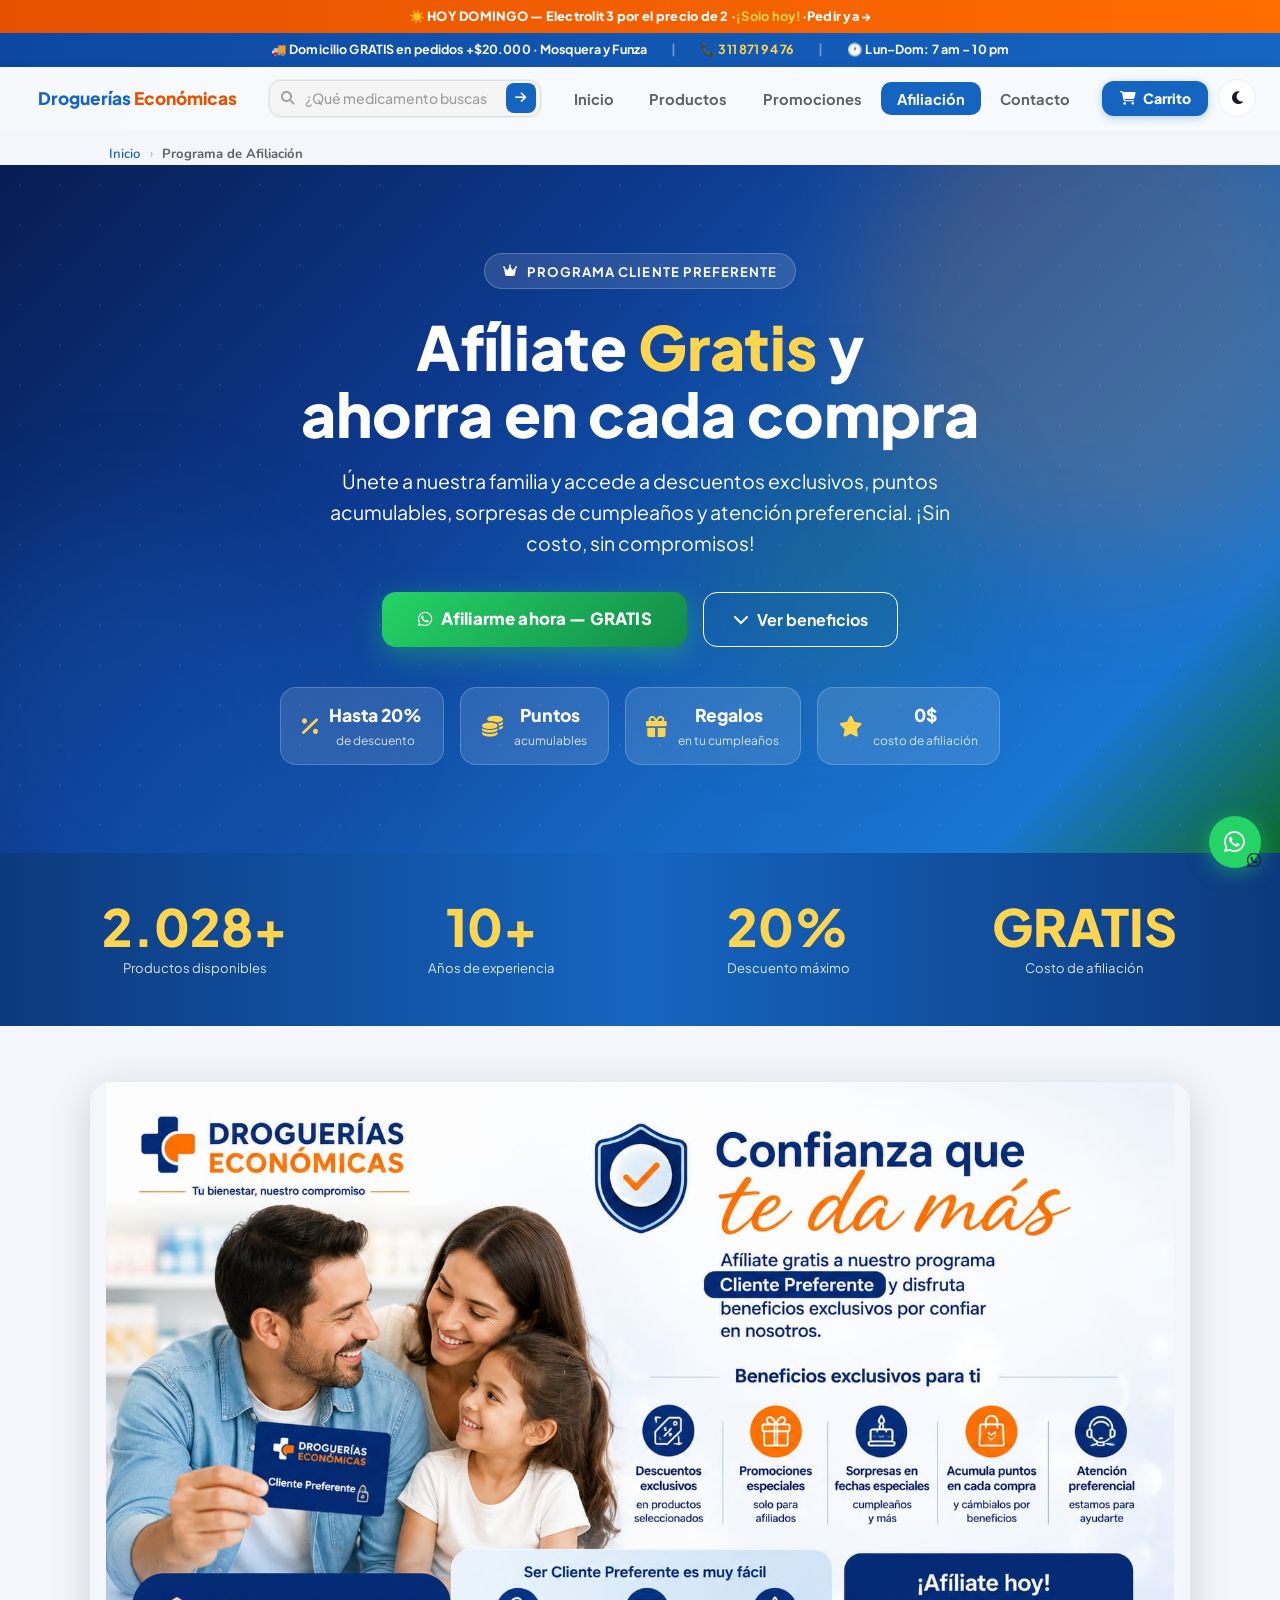
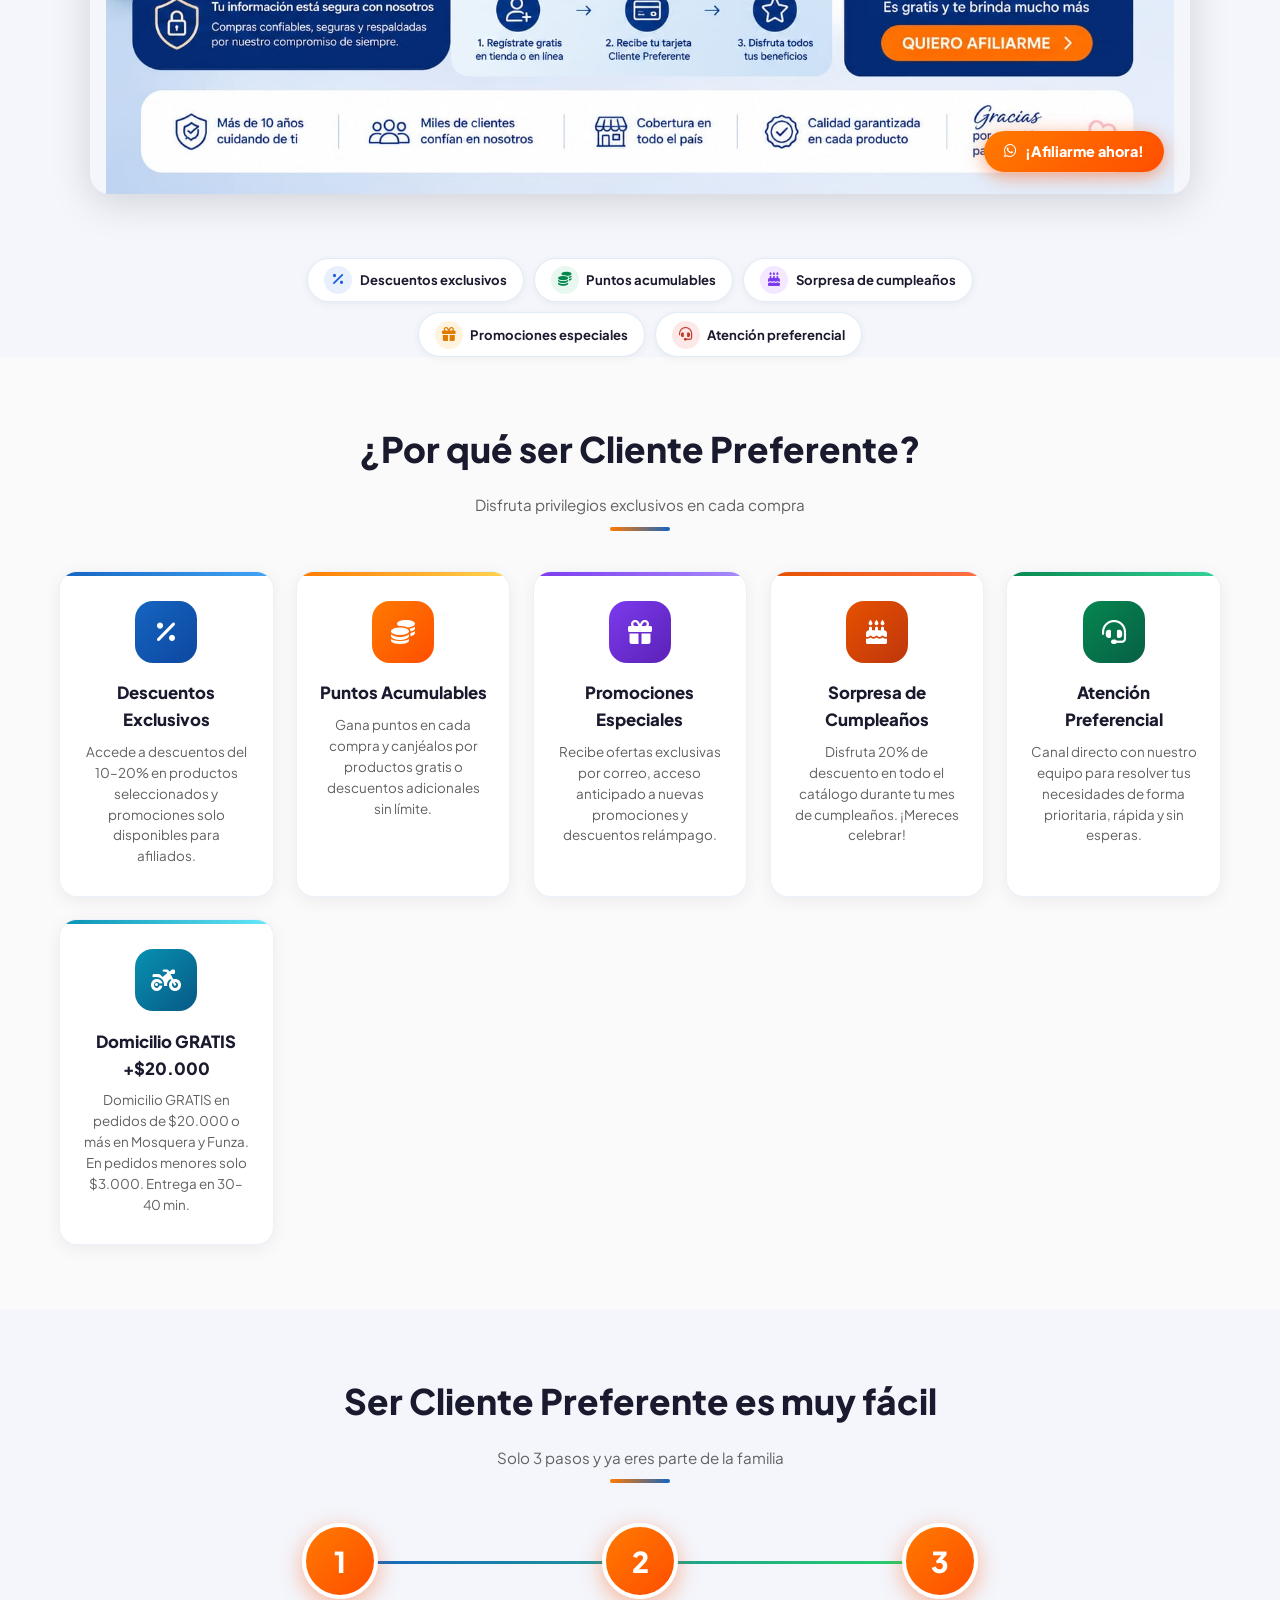
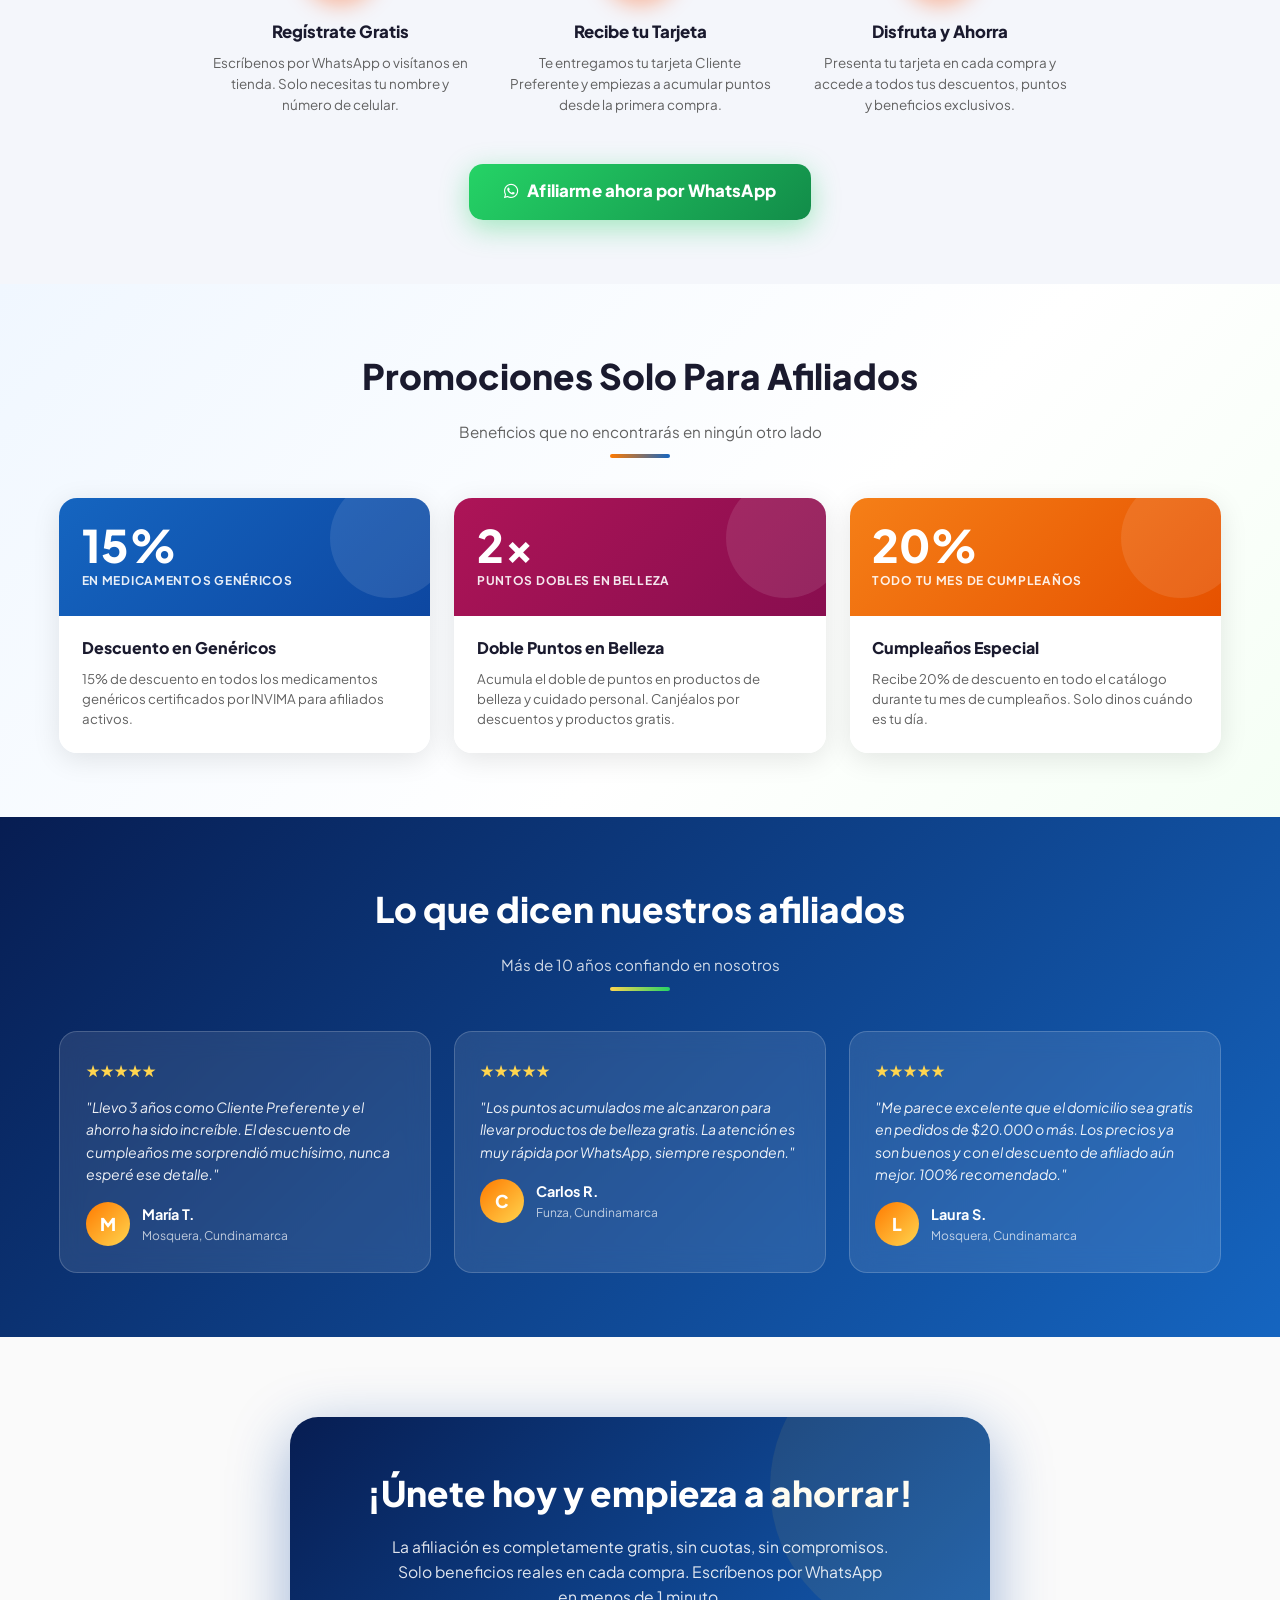
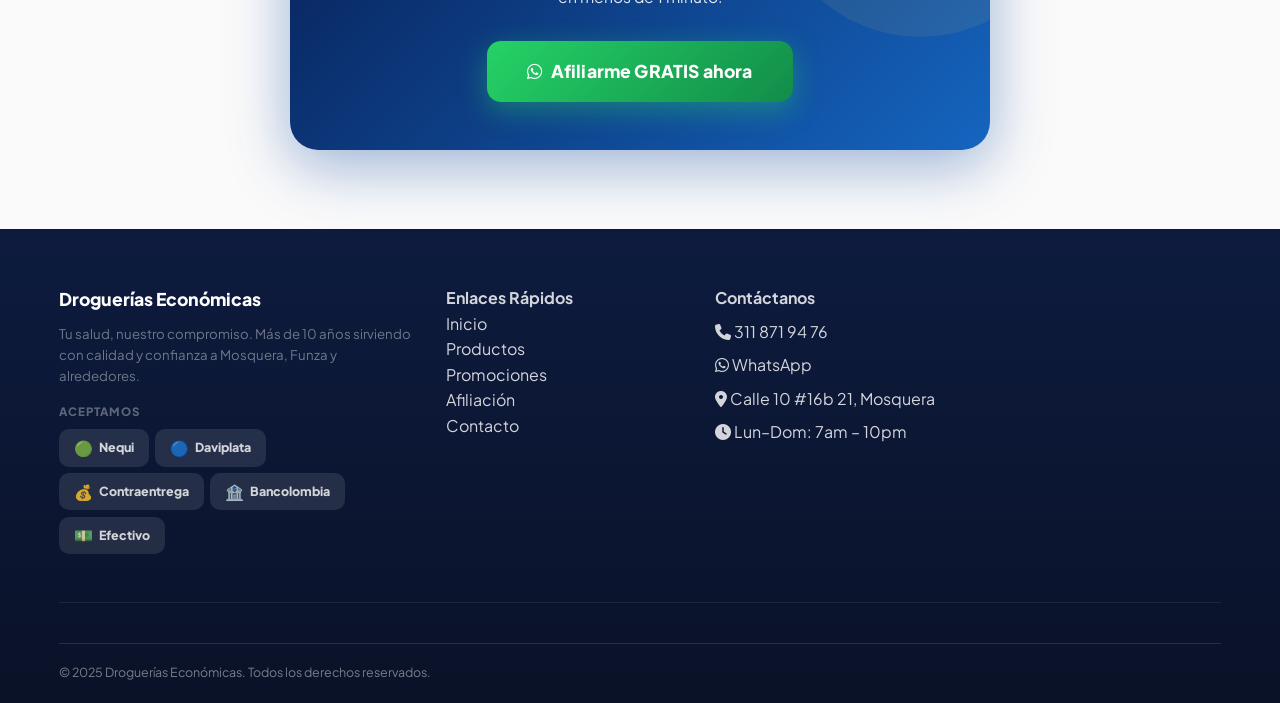
==== afiliaciones.html @ 94e88b1b "Top Ventas con imagenes y modal, precios unificados, fix modo oscuro, promos julio, deploy limpio" ====
<!DOCTYPE html>
<html lang="es">
<head>
  <meta charset="UTF-8">
  <script>
    (function(){
      try {
        var t = localStorage.getItem('tema');
        if (!t) t = (window.matchMedia && window.matchMedia('(prefers-color-scheme:dark)').matches) ? 'dark' : 'light';
        if (t === 'dark') document.documentElement.setAttribute('data-theme', 'dark');
      } catch(e) {}
    })();
  </script>
  <meta name="viewport" content="width=device-width, initial-scale=1.0">
  <title>Programa de Afiliación | Droguerías Económicas – Mosquera, Funza</title>
  <meta name="description" content="Únete gratis al programa Cliente Preferente de Droguerías Económicas. Descuentos exclusivos, puntos acumulables y promociones especiales en Mosquera y Funza.">
  <meta name="keywords" content="programa afiliación droguería Mosquera, cliente preferente farmacia, descuentos exclusivos Funza">
  <link rel="shortcut icon" href="img/favicon.ico" type="image/x-icon">
  <link rel="preconnect" href="https://fonts.googleapis.com">
  <link rel="preconnect" href="https://fonts.gstatic.com" crossorigin>
  <link href="https://fonts.googleapis.com/css2?family=Nunito:wght@400;600;700;800;900&family=Plus+Jakarta+Sans:wght@400;500;600;700;800&display=swap" rel="stylesheet">
  <link rel="stylesheet" href="https://cdnjs.cloudflare.com/ajax/libs/font-awesome/6.5.0/css/all.min.css">
  <link rel="stylesheet" href="css/estilos.css">

  <style>
/* ═══════════════════════════════════════════════
   AFILIACIONES CINEMATOGRÁFICO — Estilos propios
   Scoped bajo body.pagina-afiliacion para evitar
   afectar otras páginas
═══════════════════════════════════════════════ */

/* ── Keyframes globales ── */
@keyframes afiCinemaFadeUp {
  from { opacity:0; transform:translateY(40px); }
  to   { opacity:1; transform:translateY(0); }
}
@keyframes afiCinemaFadeLeft {
  from { opacity:0; transform:translateX(-50px); }
  to   { opacity:1; transform:translateX(0); }
}
@keyframes afiCinemaFadeRight {
  from { opacity:0; transform:translateX(50px); }
  to   { opacity:1; transform:translateX(0); }
}
@keyframes afiCinemaScale {
  from { opacity:0; transform:scale(.85); }
  to   { opacity:1; transform:scale(1); }
}
@keyframes afiPulseGlow {
  0%,100% { box-shadow:0 0 0 0 rgba(255,122,0,.4); }
  50%      { box-shadow:0 0 0 14px rgba(255,122,0,0); }
}
@keyframes afiFloat {
  0%,100% { transform:translateY(0); }
  50%      { transform:translateY(-8px); }
}
@keyframes afiShimmer {
  0%   { background-position:-600px 0; }
  100% { background-position:600px 0; }
}
@keyframes afiCounterUp {
  from { opacity:0; transform:translateY(20px); }
  to   { opacity:1; transform:translateY(0); }
}
@keyframes afiOrb1 {
  0%,100% { transform:translate(0,0) scale(1); }
  33%     { transform:translate(30px,-40px) scale(1.1); }
  66%     { transform:translate(-20px,20px) scale(.95); }
}
@keyframes afiOrb2 {
  0%,100% { transform:translate(0,0) scale(1); }
  33%     { transform:translate(-35px,30px) scale(.9); }
  66%     { transform:translate(25px,-15px) scale(1.05); }
}
@keyframes afiReveal {
  from { opacity:0; transform:translateY(32px); }
  to   { opacity:1; transform:translateY(0); }
}
@keyframes afiStagger1 { from{opacity:0;transform:translateY(30px)} to{opacity:1;transform:translateY(0)} }
@keyframes afiStagger2 { from{opacity:0;transform:translateY(30px)} to{opacity:1;transform:translateY(0)} }
@keyframes afiStagger3 { from{opacity:0;transform:translateY(30px)} to{opacity:1;transform:translateY(0)} }

/* ── HERO CINEMATOGRÁFICO ── */
body.pagina-afiliacion .afi-hero {
  position:relative;
  min-height:clamp(480px,72vh,700px);
  background:linear-gradient(135deg, #071d52 0%, #0d3a8f 35%, #1565C0 65%, #1976D2 85%, #0e6b2e 100%);
  overflow:hidden;
  display:flex;
  align-items:center;
  justify-content:center;
}

/* Orbes de fondo animados */
body.pagina-afiliacion .afi-hero-orb {
  position:absolute;
  border-radius:50%;
  filter:blur(60px);
  pointer-events:none;
}
body.pagina-afiliacion .afi-hero-orb-1 {
  width:500px; height:500px;
  background:rgba(255,122,0,.18);
  top:-100px; right:-80px;
  animation:afiOrb1 12s ease-in-out infinite;
}
body.pagina-afiliacion .afi-hero-orb-2 {
  width:380px; height:380px;
  background:rgba(21,101,192,.25);
  bottom:-60px; left:-60px;
  animation:afiOrb2 15s ease-in-out infinite;
}
body.pagina-afiliacion .afi-hero-orb-3 {
  width:260px; height:260px;
  background:rgba(46,125,50,.2);
  top:40%; right:25%;
  animation:afiOrb1 18s ease-in-out infinite reverse;
}

/* Partículas decorativas */
body.pagina-afiliacion .afi-hero-particles {
  position:absolute; inset:0;
  background-image:
    radial-gradient(circle, rgba(255,255,255,.07) 1px, transparent 1px);
  background-size:40px 40px;
  pointer-events:none;
}

body.pagina-afiliacion .afi-hero-content {
  position:relative;
  z-index:2;
  text-align:center;
  color:#fff;
  padding:2rem 1.5rem;
  max-width:860px;
  animation:afiCinemaFadeUp .9s cubic-bezier(.22,1,.36,1) both;
}

body.pagina-afiliacion .afi-hero-badge {
  display:inline-flex;
  align-items:center;
  gap:.5rem;
  background:rgba(255,255,255,.12);
  backdrop-filter:blur(8px);
  border:1px solid rgba(255,255,255,.22);
  border-radius:30px;
  padding:.4rem 1.1rem;
  font-size:.82rem;
  font-weight:700;
  text-transform:uppercase;
  letter-spacing:.08em;
  margin-bottom:1.5rem;
  animation:afiCinemaFadeUp .7s .2s both;
}

body.pagina-afiliacion .afi-hero-title {
  font-size:clamp(2rem,5.5vw,3.8rem);
  font-weight:900;
  line-height:1.1;
  margin-bottom:1.2rem;
  animation:afiCinemaFadeUp .8s .35s both;
}
body.pagina-afiliacion .afi-hero-title em {
  font-style:normal;
  color:#FFD54F;
}

body.pagina-afiliacion .afi-hero-sub {
  font-size:clamp(1rem,2vw,1.22rem);
  opacity:.9;
  max-width:620px;
  margin:0 auto 2rem;
  line-height:1.6;
  animation:afiCinemaFadeUp .8s .5s both;
}

body.pagina-afiliacion .afi-hero-btns {
  display:flex;
  gap:1rem;
  justify-content:center;
  flex-wrap:wrap;
  animation:afiCinemaFadeUp .8s .65s both;
}

body.pagina-afiliacion .afi-btn-primary {
  display:inline-flex;
  align-items:center;
  gap:.55rem;
  background:linear-gradient(135deg,#25D366,#128c49);
  color:#fff;
  font-weight:800;
  font-size:1.05rem;
  padding:.9rem 2.2rem;
  border-radius:40px;
  text-decoration:none;
  box-shadow:0 8px 28px rgba(37,211,102,.4);
  transition:transform .22s, box-shadow .22s;
  animation:afiPulseGlow 2.5s ease-in-out infinite;
}
body.pagina-afiliacion .afi-btn-primary:hover {
  transform:translateY(-3px) scale(1.04);
  box-shadow:0 14px 40px rgba(37,211,102,.55);
}

body.pagina-afiliacion .afi-btn-secondary {
  display:inline-flex;
  align-items:center;
  gap:.55rem;
  background:rgba(255,255,255,.12);
  backdrop-filter:blur(6px);
  color:#fff;
  font-weight:700;
  font-size:1rem;
  padding:.85rem 2rem;
  border-radius:40px;
  border:1.5px solid rgba(255,255,255,.35);
  text-decoration:none;
  transition:background .2s, border-color .2s, transform .2s;
}
body.pagina-afiliacion .afi-btn-secondary:hover {
  background:rgba(255,255,255,.22);
  border-color:rgba(255,255,255,.7);
  transform:translateY(-2px);
}

/* Float cards sobre hero */
body.pagina-afiliacion .afi-hero-float-cards {
  display:flex;
  gap:1rem;
  justify-content:center;
  flex-wrap:wrap;
  margin-top:2.5rem;
  animation:afiCinemaFadeUp .8s .8s both;
}
body.pagina-afiliacion .afi-float-card {
  background:rgba(255,255,255,.12);
  backdrop-filter:blur(12px);
  border:1px solid rgba(255,255,255,.2);
  border-radius:16px;
  padding:.8rem 1.3rem;
  display:flex;
  align-items:center;
  gap:.7rem;
  color:#fff;
  font-size:.85rem;
}
body.pagina-afiliacion .afi-float-card i {
  font-size:1.3rem;
  color:#FFD54F;
}
body.pagina-afiliacion .afi-float-card strong {
  display:block;
  font-size:1.1rem;
  font-weight:900;
}
body.pagina-afiliacion .afi-float-card span {
  font-size:.75rem;
  opacity:.8;
}

/* ── STATS ANIMADOS ── */
body.pagina-afiliacion .afi-stats-section {
  background:var(--azul,#1565C0);
  padding:3rem 0;
  position:relative;
  overflow:hidden;
}
body.pagina-afiliacion .afi-stats-section::before {
  content:'';
  position:absolute;
  inset:0;
  background:linear-gradient(90deg,#071d52,#1565C0,#071d52);
  opacity:.6;
}
body.pagina-afiliacion .afi-stats-grid {
  position:relative;
  display:grid;
  grid-template-columns:repeat(auto-fit,minmax(160px,1fr));
  gap:1.5rem;
  text-align:center;
  color:#fff;
}
body.pagina-afiliacion .afi-stat-item {
  animation:afiReveal .7s ease both;
}
body.pagina-afiliacion .afi-stat-num {
  font-size:clamp(2rem,4vw,3.2rem);
  font-weight:900;
  color:#FFD54F;
  line-height:1;
  display:block;
}
body.pagina-afiliacion .afi-stat-label {
  font-size:.82rem;
  opacity:.85;
  margin-top:.3rem;
  display:block;
}

/* ── SECCIÓN BANNER ── */
body.pagina-afiliacion .afi-banner-section {
  padding:3.5rem 0 2rem;
}
body.pagina-afiliacion .afi-banner-wrap {
  max-width:1100px;
  margin:0 auto;
  padding:0 1rem;
  border-radius:20px;
  overflow:hidden;
  box-shadow:0 8px 40px rgba(0,0,0,.15);
  position:relative;
  animation:afiCinemaScale .8s cubic-bezier(.22,1,.36,1) both;
  transition:transform .35s, box-shadow .35s;
}
body.pagina-afiliacion .afi-banner-wrap:hover {
  transform:translateY(-4px);
  box-shadow:0 18px 60px rgba(0,0,0,.22);
}
body.pagina-afiliacion .afi-banner-wrap img {
  width:100%;
  height:auto;
  display:block;
}
body.pagina-afiliacion .afi-banner-cta {
  position:absolute;
  bottom:1.4rem;
  right:1.6rem;
  background:linear-gradient(135deg,#ff7a00,#ff4e00);
  color:#fff;
  font-weight:800;
  font-size:.9rem;
  padding:.55rem 1.3rem;
  border-radius:30px;
  text-decoration:none;
  display:flex;
  align-items:center;
  gap:.45rem;
  box-shadow:0 4px 18px rgba(255,78,0,.5);
  animation:afiPulseGlow 2s ease-in-out infinite, afiFloat 3s ease-in-out infinite;
  transition:transform .2s;
}
body.pagina-afiliacion .afi-banner-cta:hover { transform:scale(1.07); }

/* ── BENEFICIOS CARDS ── */
body.pagina-afiliacion .afi-benefits-section {
  padding:4rem 0;
  background:var(--gris-50,#fafafa);
}
[data-theme="dark"] body.pagina-afiliacion .afi-benefits-section,
body.pagina-afiliacion.oscuro .afi-benefits-section {
  background:#0f1929;
}
body.pagina-afiliacion .afi-section-title {
  text-align:center;
  font-size:clamp(1.5rem,3vw,2.2rem);
  font-weight:900;
  color:var(--texto,#1a1a2e);
  margin-bottom:.6rem;
  position:relative;
  display:inline-block;
}
body.pagina-afiliacion .afi-section-title-wrap {
  text-align:center;
  margin-bottom:2.5rem;
}
body.pagina-afiliacion .afi-section-sub {
  color:var(--gris-700,#616161);
  font-size:.95rem;
  margin-top:.4rem;
}
body.pagina-afiliacion .afi-section-line {
  display:block;
  width:60px;
  height:4px;
  background:linear-gradient(90deg,#ff7a00,#1565C0);
  border-radius:4px;
  margin:.6rem auto 0;
}

body.pagina-afiliacion .afi-benefits-grid {
  display:grid;
  grid-template-columns:repeat(auto-fit,minmax(210px,1fr));
  gap:1.4rem;
}
body.pagina-afiliacion .afi-benefit-card {
  background:#fff;
  border-radius:18px;
  padding:1.8rem 1.4rem;
  text-align:center;
  border:1.5px solid rgba(0,82,204,.08);
  box-shadow:0 4px 18px rgba(0,0,0,.06);
  transition:transform .25s, box-shadow .25s, border-color .25s;
  position:relative;
  overflow:hidden;
}
body.pagina-afiliacion .afi-benefit-card::before {
  content:'';
  position:absolute;
  top:0; left:0; right:0;
  height:4px;
  background:var(--card-accent,linear-gradient(90deg,#1565C0,#25D366));
  border-radius:18px 18px 0 0;
}
body.pagina-afiliacion .afi-benefit-card:hover {
  transform:translateY(-7px);
  box-shadow:0 16px 48px rgba(21,101,192,.15);
  border-color:rgba(21,101,192,.22);
}
body.pagina-afiliacion .afi-benefit-icon {
  width:62px; height:62px;
  border-radius:18px;
  display:flex;
  align-items:center;
  justify-content:center;
  margin:0 auto 1.1rem;
  font-size:1.5rem;
  color:#fff;
  position:relative;
}
body.pagina-afiliacion .afi-benefit-card h3 {
  font-weight:800;
  font-size:1.05rem;
  margin-bottom:.5rem;
  color:var(--texto,#1a1a2e);
}
body.pagina-afiliacion .afi-benefit-card p {
  font-size:.84rem;
  color:var(--gris-700,#616161);
  line-height:1.55;
}
[data-theme="dark"] body.pagina-afiliacion .afi-benefit-card,
body.pagina-afiliacion.oscuro .afi-benefit-card {
  background:rgba(255,255,255,.05);
  border-color:rgba(255,255,255,.1);
}
[data-theme="dark"] body.pagina-afiliacion .afi-benefit-card h3,
body.pagina-afiliacion.oscuro .afi-benefit-card h3 {
  color:#e2e8f0;
}

/* ── TIMELINE DE PASOS ── */
body.pagina-afiliacion .afi-steps-section {
  padding:4rem 0;
  position:relative;
}
body.pagina-afiliacion .afi-steps-timeline {
  display:grid;
  grid-template-columns:repeat(auto-fit,minmax(220px,1fr));
  gap:0;
  position:relative;
  max-width:900px;
  margin:0 auto;
}
body.pagina-afiliacion .afi-steps-timeline::before {
  content:'';
  position:absolute;
  top:38px;
  left:calc(50%/3 + 16px);
  right:calc(50%/3 + 16px);
  height:3px;
  background:linear-gradient(90deg,#1565C0,#25D366);
  z-index:0;
}
body.pagina-afiliacion .afi-step {
  text-align:center;
  padding:0 1.2rem;
  position:relative;
  z-index:1;
}
body.pagina-afiliacion .afi-step-num {
  width:76px; height:76px;
  border-radius:50%;
  background:linear-gradient(135deg,#ff7a00,#ff4e00);
  color:#fff;
  font-size:1.8rem;
  font-weight:900;
  display:flex;
  align-items:center;
  justify-content:center;
  margin:0 auto 1.2rem;
  box-shadow:0 6px 22px rgba(255,78,0,.4);
  border:4px solid #fff;
  transition:transform .25s;
  position:relative;
}
body.pagina-afiliacion .afi-step:hover .afi-step-num {
  transform:scale(1.12);
}
body.pagina-afiliacion .afi-step h4 {
  font-weight:800;
  font-size:1.05rem;
  margin-bottom:.5rem;
  color:var(--texto,#1a1a2e);
}
body.pagina-afiliacion .afi-step p {
  font-size:.84rem;
  color:var(--gris-700,#616161);
  line-height:1.55;
}
[data-theme="dark"] body.pagina-afiliacion .afi-step h4,
body.pagina-afiliacion.oscuro .afi-step h4 { color:#e2e8f0; }

/* ── PROMOS EXCLUSIVAS ── */
body.pagina-afiliacion .afi-promos-section {
  padding:4rem 0;
  background:linear-gradient(135deg,#f0f7ff,#fff 60%,#f5fff5);
}
[data-theme="dark"] body.pagina-afiliacion .afi-promos-section,
body.pagina-afiliacion.oscuro .afi-promos-section {
  background:#0f1929;
}
body.pagina-afiliacion .afi-promos-grid {
  display:grid;
  grid-template-columns:repeat(auto-fit,minmax(260px,1fr));
  gap:1.5rem;
}
body.pagina-afiliacion .afi-promo-card {
  border-radius:18px;
  overflow:hidden;
  box-shadow:0 6px 28px rgba(0,0,0,.1);
  transition:transform .25s, box-shadow .25s;
  display:flex;
  flex-direction:column;
}
body.pagina-afiliacion .afi-promo-card:hover {
  transform:translateY(-6px);
  box-shadow:0 18px 50px rgba(0,0,0,.16);
}
body.pagina-afiliacion .afi-promo-header {
  padding:1.6rem 1.4rem;
  color:#fff;
  position:relative;
  overflow:hidden;
}
body.pagina-afiliacion .afi-promo-header::before {
  content:'';
  position:absolute;
  right:-20px; top:-20px;
  width:120px; height:120px;
  border-radius:50%;
  background:rgba(255,255,255,.1);
}
body.pagina-afiliacion .afi-promo-pct {
  font-size:2.8rem;
  font-weight:900;
  line-height:1;
}
body.pagina-afiliacion .afi-promo-tag {
  font-size:.75rem;
  font-weight:700;
  opacity:.9;
  text-transform:uppercase;
  letter-spacing:.06em;
  margin-top:.2rem;
}
body.pagina-afiliacion .afi-promo-body {
  background:#fff;
  flex:1;
  padding:1.2rem 1.4rem 1.5rem;
}
[data-theme="dark"] body.pagina-afiliacion .afi-promo-body,
body.pagina-afiliacion.oscuro .afi-promo-body {
  background:#1a2340;
}
body.pagina-afiliacion .afi-promo-body h3 {
  font-weight:800;
  font-size:1rem;
  margin-bottom:.5rem;
  color:var(--texto,#1a1a2e);
}
[data-theme="dark"] body.pagina-afiliacion .afi-promo-body h3,
body.pagina-afiliacion.oscuro .afi-promo-body h3 { color:#e2e8f0; }
body.pagina-afiliacion .afi-promo-body p {
  font-size:.83rem;
  color:var(--gris-700,#616161);
  line-height:1.5;
}

/* ── TESTIMONIOS ── */
body.pagina-afiliacion .afi-testimonios-section {
  padding:4rem 0;
  background:var(--azul,#1565C0);
  position:relative;
  overflow:hidden;
}
body.pagina-afiliacion .afi-testimonios-section::before {
  content:'';
  position:absolute;
  inset:0;
  background:linear-gradient(135deg,#071d52,#1565C0);
}
body.pagina-afiliacion .afi-testimonios-grid {
  position:relative;
  display:grid;
  grid-template-columns:repeat(auto-fit,minmax(260px,1fr));
  gap:1.4rem;
}
body.pagina-afiliacion .afi-testimonial {
  background:rgba(255,255,255,.1);
  backdrop-filter:blur(12px);
  border:1px solid rgba(255,255,255,.18);
  border-radius:18px;
  padding:1.6rem;
  color:#fff;
  transition:background .2s, transform .25s;
}
body.pagina-afiliacion .afi-testimonial:hover {
  background:rgba(255,255,255,.17);
  transform:translateY(-4px);
}
body.pagina-afiliacion .afi-testimonial-stars {
  color:#FFD54F;
  font-size:1rem;
  margin-bottom:.8rem;
}
body.pagina-afiliacion .afi-testimonial p {
  font-size:.88rem;
  opacity:.92;
  line-height:1.6;
  margin-bottom:1rem;
  font-style:italic;
}
body.pagina-afiliacion .afi-testimonial-author {
  display:flex;
  align-items:center;
  gap:.75rem;
}
body.pagina-afiliacion .afi-testimonial-avatar {
  width:44px; height:44px;
  border-radius:50%;
  background:linear-gradient(135deg,#ff7a00,#FFD54F);
  display:flex;
  align-items:center;
  justify-content:center;
  font-size:1.1rem;
  font-weight:900;
  color:#fff;
  flex-shrink:0;
}
body.pagina-afiliacion .afi-testimonial-name {
  font-weight:700;
  font-size:.9rem;
}
body.pagina-afiliacion .afi-testimonial-role {
  font-size:.75rem;
  opacity:.7;
}

/* ── CTA FINAL ── */
body.pagina-afiliacion .afi-cta-section {
  padding:5rem 0;
  text-align:center;
  background:var(--gris-50,#fafafa);
}
[data-theme="dark"] body.pagina-afiliacion .afi-cta-section,
body.pagina-afiliacion.oscuro .afi-cta-section { background:#0f1929; }
body.pagina-afiliacion .afi-cta-box {
  background:linear-gradient(135deg,#071d52,#1565C0);
  border-radius:28px;
  padding:3rem 2rem;
  color:#fff;
  max-width:700px;
  margin:0 auto;
  position:relative;
  overflow:hidden;
  box-shadow:0 16px 60px rgba(13,71,161,.4);
  animation:afiCinemaScale .8s cubic-bezier(.22,1,.36,1) both;
}
body.pagina-afiliacion .afi-cta-box::before {
  content:'';
  position:absolute;
  width:300px; height:300px;
  border-radius:50%;
  background:rgba(255,213,79,.08);
  top:-80px; right:-80px;
}
body.pagina-afiliacion .afi-cta-box h2 {
  font-size:clamp(1.5rem,3vw,2.2rem);
  font-weight:900;
  margin-bottom:.8rem;
}
body.pagina-afiliacion .afi-cta-box p {
  opacity:.88;
  margin-bottom:2rem;
  font-size:.98rem;
  line-height:1.6;
  max-width:500px;
  margin-left:auto;
  margin-right:auto;
}

/* ── CHIPS DE BENEFICIOS RÁPIDOS ── */
body.pagina-afiliacion .afi-chips {
  display:flex;
  flex-wrap:wrap;
  gap:.65rem;
  justify-content:center;
  margin:2rem auto 0;
  max-width:900px;
}
body.pagina-afiliacion .afi-chip {
  display:flex;
  align-items:center;
  gap:.45rem;
  background:#fff;
  border:1.5px solid rgba(21,101,192,.12);
  border-radius:30px;
  padding:.45rem 1rem;
  font-weight:700;
  font-size:.82rem;
  color:var(--texto,#1a1a2e);
  box-shadow:0 2px 8px rgba(0,0,0,.05);
  transition:transform .2s, box-shadow .2s, border-color .2s;
}
body.pagina-afiliacion .afi-chip:hover {
  transform:translateY(-3px);
  box-shadow:0 8px 22px rgba(21,101,192,.15);
  border-color:rgba(21,101,192,.3);
}
body.pagina-afiliacion .afi-chip-icon {
  width:28px; height:28px;
  border-radius:50%;
  display:flex;
  align-items:center;
  justify-content:center;
  font-size:.85rem;
  flex-shrink:0;
}
[data-theme="dark"] body.pagina-afiliacion .afi-chip,
body.pagina-afiliacion.oscuro .afi-chip {
  background:rgba(255,255,255,.07);
  border-color:rgba(255,255,255,.12);
  color:#e2e8f0;
}

/* ── RESPONSIVE ── */
@media (max-width:768px) {
  body.pagina-afiliacion .afi-hero { min-height:clamp(420px,80vh,580px); }
  body.pagina-afiliacion .afi-hero-btns { flex-direction:column; align-items:center; }
  body.pagina-afiliacion .afi-hero-float-cards { flex-direction:column; align-items:center; }
  body.pagina-afiliacion .afi-steps-timeline::before { display:none; }
  body.pagina-afiliacion .afi-steps-timeline { grid-template-columns:1fr; gap:2rem; }
  body.pagina-afiliacion .afi-banner-cta { font-size:.78rem; padding:.42rem .9rem; }
}
@media (max-width:480px) {
  body.pagina-afiliacion .afi-stat-num { font-size:2.2rem; }
}
  </style>
</head>
<body class="pagina-afiliacion">

  <!-- PROMO DEL DÍA -->
  <div class="promo-dia-bar" id="promoDiaBar" aria-label="Promoción del día" role="banner"></div>

  <!-- NAVBAR -->
  <header class="header" role="banner">
    <div class="top-bar">
      <span>🚚 Domicilio GRATIS en pedidos +$20.000 · Mosquera y Funza</span>
      <span class="top-bar-sep">|</span>
      <a href="tel:+573118719476">📞 311 871 94 76</a>
      <span class="top-bar-sep">|</span>
      <span>🕐 Lun–Dom: 7 am – 10 pm</span>
    </div>
    <nav class="navbar" role="navigation" aria-label="Menú principal">
      <div class="navbar-brand">
        <a href="index.html">
          <img src="img/icono.jpg" alt="Droguerías Económicas" onerror="this.style.display='none'">
          <span>Droguerías <em>Económicas</em></span>
        </a>
      </div>
      <button class="navbar-toggle" id="navToggle" aria-label="Toggle navigation" aria-expanded="false">
        <span></span><span></span><span></span>
      </button>
      <ul class="navbar-links" id="navLinks">
        <li><a href="index.html">Inicio</a></li>
        <li><a href="productos.html">Productos</a></li>
        <li><a href="promociones.html">Promociones</a></li>
        <li><a href="afiliaciones.html" class="activo">Afiliación</a></li>
        <li><a href="contacto.html">Contacto</a></li>
      </ul>
      <div style="display:flex;align-items:center;gap:.6rem;margin-left:auto">
        <button class="btn-carrito" id="btnAbrirCarrito" aria-label="Abrir carrito">
          <i class="fas fa-shopping-cart"></i> Carrito
          <span class="carrito-badge oculto" aria-live="polite">0</span>
        </button>
        <button class="btn-tema" id="btnTema" onclick="toggleTema()" aria-label="Cambiar tema">
          <i class="fas fa-moon"></i>
        </button>
      </div>
    </nav>
  </header>

  <!-- BREADCRUMB -->
  <div style="max-width:1100px;margin:.9rem auto 0;padding:0 1.2rem;font-size:.82rem;color:var(--gris-700,#616161);font-family:'Nunito',sans-serif">
    <a href="index.html" style="color:var(--azul,#1565C0);text-decoration:none;font-weight:600">Inicio</a>
    <span style="margin:0 .4rem;opacity:.5">›</span>
    <span style="font-weight:700">Programa de Afiliación</span>
  </div>

  <!-- ══════════════════════════
       HERO CINEMATOGRÁFICO
  ══════════════════════════ -->
  <section class="afi-hero" aria-label="Programa Cliente Preferente">
    <div class="afi-hero-orb afi-hero-orb-1" aria-hidden="true"></div>
    <div class="afi-hero-orb afi-hero-orb-2" aria-hidden="true"></div>
    <div class="afi-hero-orb afi-hero-orb-3" aria-hidden="true"></div>
    <div class="afi-hero-particles" aria-hidden="true"></div>

    <div class="afi-hero-content">
      <div class="afi-hero-badge">
        <i class="fas fa-crown"></i> Programa Cliente Preferente
      </div>
      <h1 class="afi-hero-title">
        Afíliate <em>Gratis</em> y<br>ahorra en cada compra
      </h1>
      <p class="afi-hero-sub">
        Únete a nuestra familia y accede a descuentos exclusivos, puntos acumulables, sorpresas de cumpleaños y atención preferencial. ¡Sin costo, sin compromisos!
      </p>
      <div class="afi-hero-btns">
        <a href="https://wa.me/573118719476?text=Hola%2C+quiero+afiliarme+al+programa+Cliente+Preferente+de+Droguer%C3%ADas+Econ%C3%B3micas+%F0%9F%91%8D"
           target="_blank" rel="noopener"
           class="afi-btn-primary"
           aria-label="Afiliarme gratis por WhatsApp">
          <i class="fab fa-whatsapp"></i> Afiliarme ahora — GRATIS
        </a>
        <a href="#beneficios" class="afi-btn-secondary">
          <i class="fas fa-chevron-down"></i> Ver beneficios
        </a>
      </div>
      <div class="afi-hero-float-cards">
        <div class="afi-float-card">
          <i class="fas fa-percent"></i>
          <div><strong>Hasta 20%</strong><span>de descuento</span></div>
        </div>
        <div class="afi-float-card">
          <i class="fas fa-coins"></i>
          <div><strong>Puntos</strong><span>acumulables</span></div>
        </div>
        <div class="afi-float-card">
          <i class="fas fa-gift"></i>
          <div><strong>Regalos</strong><span>en tu cumpleaños</span></div>
        </div>
        <div class="afi-float-card">
          <i class="fas fa-star"></i>
          <div><strong>0$</strong><span>costo de afiliación</span></div>
        </div>
      </div>
    </div>
  </section>

  <!-- ══════════════════════════
       STATS ANIMADOS
  ══════════════════════════ -->
  <section class="afi-stats-section" aria-label="Estadísticas del programa">
    <div class="container">
      <div class="afi-stats-grid">
        <div class="afi-stat-item" style="animation-delay:.1s">
          <span class="afi-stat-num" data-target="2028">2.028+</span>
          <span class="afi-stat-label">Productos disponibles</span>
        </div>
        <div class="afi-stat-item" style="animation-delay:.2s">
          <span class="afi-stat-num" data-target="10">10+</span>
          <span class="afi-stat-label">Años de experiencia</span>
        </div>
        <div class="afi-stat-item" style="animation-delay:.3s">
          <span class="afi-stat-num" data-target="20">20%</span>
          <span class="afi-stat-label">Descuento máximo</span>
        </div>
        <div class="afi-stat-item" style="animation-delay:.4s">
          <span class="afi-stat-num">GRATIS</span>
          <span class="afi-stat-label">Costo de afiliación</span>
        </div>
      </div>
    </div>
  </section>

  <!-- ══════════════════════════
       BANNER CLIENTE PREFERENTE
  ══════════════════════════ -->
  <section class="afi-banner-section" aria-label="Banner Cliente Preferente">
    <div class="afi-banner-wrap" id="afiBannerWrap">
      <img id="bannerAfiliacionImg" src="" alt="Droguerías Económicas — Programa Cliente Preferente: Afíliate gratis y disfruta descuentos exclusivos, puntos acumulables y atención preferencial." loading="eager">
      <a href="https://wa.me/573118719476?text=Hola%2C+quiero+afiliarme+al+programa+Cliente+Preferente"
         target="_blank" rel="noopener"
         class="afi-banner-cta"
         aria-label="Afiliarme ahora por WhatsApp">
        <i class="fab fa-whatsapp"></i> ¡Afiliarme ahora!
      </a>
    </div>
  </section>

  <!-- CHIPS RÁPIDOS -->
  <div class="afi-chips container" role="list" aria-label="Beneficios rápidos">
    <div class="afi-chip" role="listitem">
      <span class="afi-chip-icon" style="background:#e8f0fe;color:#1a56db"><i class="fas fa-percent"></i></span>
      Descuentos exclusivos
    </div>
    <div class="afi-chip" role="listitem">
      <span class="afi-chip-icon" style="background:#e8f8f0;color:#06874e"><i class="fas fa-coins"></i></span>
      Puntos acumulables
    </div>
    <div class="afi-chip" role="listitem">
      <span class="afi-chip-icon" style="background:#f3e8ff;color:#7c3aed"><i class="fas fa-birthday-cake"></i></span>
      Sorpresa de cumpleaños
    </div>
    <div class="afi-chip" role="listitem">
      <span class="afi-chip-icon" style="background:#fff3e0;color:#e07b00"><i class="fas fa-gift"></i></span>
      Promociones especiales
    </div>
    <div class="afi-chip" role="listitem">
      <span class="afi-chip-icon" style="background:#fde8e8;color:#c0392b"><i class="fas fa-headset"></i></span>
      Atención preferencial
    </div>
  </div>

  <!-- ══════════════════════════
       BENEFICIOS
  ══════════════════════════ -->
  <section class="afi-benefits-section" id="beneficios" aria-labelledby="afi-tit-benefits">
    <div class="container">
      <div class="afi-section-title-wrap">
        <h2 class="afi-section-title" id="afi-tit-benefits">¿Por qué ser Cliente Preferente?</h2>
        <p class="afi-section-sub">Disfruta privilegios exclusivos en cada compra</p>
        <span class="afi-section-line"></span>
      </div>
      <div class="afi-benefits-grid">

        <article class="afi-benefit-card" style="--card-accent:linear-gradient(90deg,#1565C0,#42a5f5);animation:afiReveal .7s .1s both">
          <div class="afi-benefit-icon" style="background:linear-gradient(135deg,#1565C0,#0d47a1)">
            <i class="fas fa-percent"></i>
          </div>
          <h3>Descuentos Exclusivos</h3>
          <p>Accede a descuentos del 10–20% en productos seleccionados y promociones solo disponibles para afiliados.</p>
        </article>

        <article class="afi-benefit-card" style="--card-accent:linear-gradient(90deg,#ff7a00,#ffd54f);animation:afiReveal .7s .2s both">
          <div class="afi-benefit-icon" style="background:linear-gradient(135deg,#ff7a00,#ff4e00)">
            <i class="fas fa-coins"></i>
          </div>
          <h3>Puntos Acumulables</h3>
          <p>Gana puntos en cada compra y canjéalos por productos gratis o descuentos adicionales sin límite.</p>
        </article>

        <article class="afi-benefit-card" style="--card-accent:linear-gradient(90deg,#7c3aed,#a78bfa);animation:afiReveal .7s .3s both">
          <div class="afi-benefit-icon" style="background:linear-gradient(135deg,#7c3aed,#5b21b6)">
            <i class="fas fa-gift"></i>
          </div>
          <h3>Promociones Especiales</h3>
          <p>Recibe ofertas exclusivas por correo, acceso anticipado a nuevas promociones y descuentos relámpago.</p>
        </article>

        <article class="afi-benefit-card" style="--card-accent:linear-gradient(90deg,#e65100,#ff7043);animation:afiReveal .7s .4s both">
          <div class="afi-benefit-icon" style="background:linear-gradient(135deg,#e65100,#bf360c)">
            <i class="fas fa-birthday-cake"></i>
          </div>
          <h3>Sorpresa de Cumpleaños</h3>
          <p>Disfruta 20% de descuento en todo el catálogo durante tu mes de cumpleaños. ¡Mereces celebrar!</p>
        </article>

        <article class="afi-benefit-card" style="--card-accent:linear-gradient(90deg,#06874e,#34d399);animation:afiReveal .7s .5s both">
          <div class="afi-benefit-icon" style="background:linear-gradient(135deg,#06874e,#065f46)">
            <i class="fas fa-headset"></i>
          </div>
          <h3>Atención Preferencial</h3>
          <p>Canal directo con nuestro equipo para resolver tus necesidades de forma prioritaria, rápida y sin esperas.</p>
        </article>

        <article class="afi-benefit-card" style="--card-accent:linear-gradient(90deg,#0891b2,#67e8f9);animation:afiReveal .7s .6s both">
          <div class="afi-benefit-icon" style="background:linear-gradient(135deg,#0891b2,#075985)">
            <i class="fas fa-motorcycle"></i>
          </div>
          <h3>Domicilio GRATIS +$20.000</h3>
          <p>Domicilio GRATIS en pedidos de $20.000 o más en Mosquera y Funza. En pedidos menores solo $3.000. Entrega en 30–40 min.</p>
        </article>

      </div>
    </div>
  </section>

  <!-- ══════════════════════════
       PASOS PARA AFILIARSE
  ══════════════════════════ -->
  <section class="afi-steps-section" aria-labelledby="afi-tit-steps">
    <div class="container">
      <div class="afi-section-title-wrap">
        <h2 class="afi-section-title" id="afi-tit-steps">Ser Cliente Preferente es muy fácil</h2>
        <p class="afi-section-sub">Solo 3 pasos y ya eres parte de la familia</p>
        <span class="afi-section-line"></span>
      </div>
      <div class="afi-steps-timeline">
        <div class="afi-step" style="animation:afiStagger1 .7s .15s both">
          <div class="afi-step-num">1</div>
          <h4>Regístrate Gratis</h4>
          <p>Escríbenos por WhatsApp o visítanos en tienda. Solo necesitas tu nombre y número de celular.</p>
        </div>
        <div class="afi-step" style="animation:afiStagger2 .7s .3s both">
          <div class="afi-step-num">2</div>
          <h4>Recibe tu Tarjeta</h4>
          <p>Te entregamos tu tarjeta Cliente Preferente y empiezas a acumular puntos desde la primera compra.</p>
        </div>
        <div class="afi-step" style="animation:afiStagger3 .7s .45s both">
          <div class="afi-step-num">3</div>
          <h4>Disfruta y Ahorra</h4>
          <p>Presenta tu tarjeta en cada compra y accede a todos tus descuentos, puntos y beneficios exclusivos.</p>
        </div>
      </div>
      <div style="text-align:center;margin-top:3rem">
        <a href="https://wa.me/573118719476?text=Hola%2C+quiero+afiliarme+al+programa+Cliente+Preferente+de+Droguer%C3%ADas+Econ%C3%B3micas"
           target="_blank" rel="noopener"
           class="afi-btn-primary"
           style="display:inline-flex;animation:afiPulseGlow 2.5s ease-in-out infinite">
          <i class="fab fa-whatsapp"></i> Afiliarme ahora por WhatsApp
        </a>
      </div>
    </div>
  </section>

  <!-- ══════════════════════════
       PROMOS EXCLUSIVAS
  ══════════════════════════ -->
  <section class="afi-promos-section" aria-labelledby="afi-tit-promos">
    <div class="container">
      <div class="afi-section-title-wrap">
        <h2 class="afi-section-title" id="afi-tit-promos">Promociones Solo Para Afiliados</h2>
        <p class="afi-section-sub">Beneficios que no encontrarás en ningún otro lado</p>
        <span class="afi-section-line"></span>
      </div>
      <div class="afi-promos-grid">
        <div class="afi-promo-card" style="animation:afiCinemaFadeLeft .7s .1s both">
          <div class="afi-promo-header" style="background:linear-gradient(135deg,#1565C0,#0d47a1)">
            <div class="afi-promo-pct">15%</div>
            <div class="afi-promo-tag">En medicamentos genéricos</div>
          </div>
          <div class="afi-promo-body">
            <h3>Descuento en Genéricos</h3>
            <p>15% de descuento en todos los medicamentos genéricos certificados por INVIMA para afiliados activos.</p>
          </div>
        </div>
        <div class="afi-promo-card" style="animation:afiCinemaFadeUp .7s .25s both">
          <div class="afi-promo-header" style="background:linear-gradient(135deg,#ad1457,#880e4f)">
            <div class="afi-promo-pct">2×</div>
            <div class="afi-promo-tag">Puntos dobles en Belleza</div>
          </div>
          <div class="afi-promo-body">
            <h3>Doble Puntos en Belleza</h3>
            <p>Acumula el doble de puntos en productos de belleza y cuidado personal. Canjéalos por descuentos y productos gratis.</p>
          </div>
        </div>
        <div class="afi-promo-card" style="animation:afiCinemaFadeRight .7s .4s both">
          <div class="afi-promo-header" style="background:linear-gradient(135deg,#f57f17,#e65100)">
            <div class="afi-promo-pct">20%</div>
            <div class="afi-promo-tag">Todo tu mes de cumpleaños</div>
          </div>
          <div class="afi-promo-body">
            <h3>Cumpleaños Especial</h3>
            <p>Recibe 20% de descuento en todo el catálogo durante tu mes de cumpleaños. Solo dinos cuándo es tu día.</p>
          </div>
        </div>
      </div>
    </div>
  </section>

  <!-- ══════════════════════════
       TESTIMONIOS
  ══════════════════════════ -->
  <section class="afi-testimonios-section" aria-labelledby="afi-tit-testimonios">
    <div class="container">
      <div class="afi-section-title-wrap" style="position:relative">
        <h2 class="afi-section-title" id="afi-tit-testimonios" style="color:#fff">Lo que dicen nuestros afiliados</h2>
        <p class="afi-section-sub" style="color:rgba(255,255,255,.8)">Más de 10 años confiando en nosotros</p>
        <span class="afi-section-line" style="background:linear-gradient(90deg,#FFD54F,#25D366)"></span>
      </div>
      <div class="afi-testimonios-grid">
        <div class="afi-testimonial" style="animation:afiReveal .7s .1s both">
          <div class="afi-testimonial-stars">★★★★★</div>
          <p>"Llevo 3 años como Cliente Preferente y el ahorro ha sido increíble. El descuento de cumpleaños me sorprendió muchísimo, nunca esperé ese detalle."</p>
          <div class="afi-testimonial-author">
            <div class="afi-testimonial-avatar">M</div>
            <div>
              <div class="afi-testimonial-name">María T.</div>
              <div class="afi-testimonial-role">Mosquera, Cundinamarca</div>
            </div>
          </div>
        </div>
        <div class="afi-testimonial" style="animation:afiReveal .7s .25s both">
          <div class="afi-testimonial-stars">★★★★★</div>
          <p>"Los puntos acumulados me alcanzaron para llevar productos de belleza gratis. La atención es muy rápida por WhatsApp, siempre responden."</p>
          <div class="afi-testimonial-author">
            <div class="afi-testimonial-avatar">C</div>
            <div>
              <div class="afi-testimonial-name">Carlos R.</div>
              <div class="afi-testimonial-role">Funza, Cundinamarca</div>
            </div>
          </div>
        </div>
        <div class="afi-testimonial" style="animation:afiReveal .7s .4s both">
          <div class="afi-testimonial-stars">★★★★★</div>
          <p>"Me parece excelente que el domicilio sea gratis en pedidos de $20.000 o más. Los precios ya son buenos y con el descuento de afiliado aún mejor. 100% recomendado."</p>
          <div class="afi-testimonial-author">
            <div class="afi-testimonial-avatar">L</div>
            <div>
              <div class="afi-testimonial-name">Laura S.</div>
              <div class="afi-testimonial-role">Mosquera, Cundinamarca</div>
            </div>
          </div>
        </div>
      </div>
    </div>
  </section>

  <!-- ══════════════════════════
       CTA FINAL
  ══════════════════════════ -->
  <section class="afi-cta-section" aria-labelledby="afi-tit-cta">
    <div class="container">
      <div class="afi-cta-box">
        <h2 id="afi-tit-cta">¡Únete hoy y empieza a ahorrar!</h2>
        <p>La afiliación es completamente gratis, sin cuotas, sin compromisos. Solo beneficios reales en cada compra. Escríbenos por WhatsApp en menos de 1 minuto.</p>
        <a href="https://wa.me/573118719476?text=Hola%2C+quiero+afiliarme+al+programa+Cliente+Preferente+de+Droguer%C3%ADas+Econ%C3%B3micas+%F0%9F%91%8D"
           target="_blank" rel="noopener"
           class="afi-btn-primary"
           style="display:inline-flex;font-size:1.1rem;padding:1rem 2.5rem"
           aria-label="Afiliarme gratis por WhatsApp">
          <i class="fab fa-whatsapp"></i> Afiliarme GRATIS ahora
        </a>
      </div>
    </div>
  </section>


<footer class="footer" role="contentinfo">
    <div class="container">
      <div class="footer-grid">
        <div class="footer-marca">
          <h3>Droguerías Económicas</h3>
          <p>Tu salud, nuestro compromiso. Más de 10 años sirviendo con calidad y confianza a Mosquera, Funza y alrededores.</p>
          <div style="margin-top:1rem">
            <p style="font-size:.72rem;font-weight:800;color:rgba(255,255,255,.45);text-transform:uppercase;letter-spacing:.08em;margin-bottom:.5rem">Aceptamos</p>
            <div class="pagos-strip">
              <span class="pago-chip"><span>🟢</span> Nequi</span>
              <span class="pago-chip"><span>🔵</span> Daviplata</span>
              <span class="pago-chip"><span>💰</span> Contraentrega</span>
              <span class="pago-chip"><span>🏦</span> Bancolombia</span>
              <span class="pago-chip"><span>💵</span> Efectivo</span>
            </div>
          </div>
        </div>
        <div class="footer-enlaces">
          <h4>Enlaces Rápidos</h4>
          <ul>
            <li><a href="index.html">Inicio</a></li>
            <li><a href="productos.html">Productos</a></li>
            <li><a href="promociones.html">Promociones</a></li>
            <li><a href="afiliaciones.html">Afiliación</a></li>
            <li><a href="contacto.html">Contacto</a></li>
          </ul>
        </div>
        <div class="footer-contacto">
          <h4>Contáctanos</h4>
          <p><i class="fas fa-phone"></i> <a href="tel:+573118719476">311 871 94 76</a></p>
          <p><i class="fab fa-whatsapp"></i> <a href="https://wa.me/573118719476" target="_blank">WhatsApp</a></p>
          <p><i class="fas fa-map-marker-alt"></i> Calle 10 #16b 21, Mosquera</p>
          <p><i class="fas fa-clock"></i> Lun–Dom: 7am – 10pm</p>
        </div>
      </div>
      <div class="footer-bottom">
        <p>&copy; 2025 Droguerías Económicas. Todos los derechos reservados.</p>
      </div>
    </div>
  </footer>

  <!-- ╔══════════════════════════════════════════╗
       ║  MODAL CARRITO                           ║
       ╚══════════════════════════════════════════╝ -->
  <div class="modal-overlay" id="carritoModal" role="dialog" aria-modal="true" aria-label="Carrito de compras">
    <div class="carrito-panel">
      <div class="carrito-header">
        <h2><i class="fas fa-shopping-cart"></i> Mi Carrito</h2>
        <button class="btn-cerrar-carrito" id="btnCerrarCarrito" aria-label="Cerrar carrito">✕</button>
      </div>
      <div class="carrito-items" id="carritoItems">
        <div class="carrito-vacio">
          <i class="fas fa-shopping-basket"></i>
          <p>Tu carrito está vacío</p>
        </div>
      </div>
      <div class="carrito-footer">
        <div class="domicilio-info">
          <i class="fas fa-motorcycle"></i>
          <div>
            <strong>🛵 Domicilio GRATIS en pedidos +$20.000</strong> · Mosquera y Funza<br>
            <span style="font-weight:600;font-size:.73rem">⏱️ Entrega estimada: 30–40 minutos</span>
          </div>
        </div>
        <div class="carrito-resumen">
          <div class="carrito-resumen-fila">
            <span>Subtotal</span><span id="carritoSubtotal">$0</span>
          </div>
          <div class="carrito-resumen-fila">
            <span>Envío</span><span id="carritoEnvio">$0</span>
          </div>
          <div id="carritoEnvioMsg">🛵 Agrega $20.000 para obtener domicilio GRATIS</div>
        </div>
        <div class="carrito-total-fila">
          <span>Total</span><span id="carritoTotal">$0</span>
        </div>
        <div>
          <div class="pagos-carrito-title">💳 Aceptamos:</div>
          <div class="pagos-carrito">
            <span class="pago-mini">🟢 Nequi</span>
            <span class="pago-mini">🔵 Daviplata</span>
            <span class="pago-mini">💰 Contraentrega</span>
            <span class="pago-mini">🏦 Bancolombia</span>
            <span class="pago-mini">💵 Efectivo</span>
          </div>
        </div>
        <button class="btn-checkout" id="btnCheckout">
          <i class="fab fa-whatsapp"></i> Pedir por WhatsApp
        </button>
        <button class="btn-vaciar" id="btnVaciarCarrito">
          <i class="fas fa-trash"></i> Vaciar carrito
        </button>
      </div>
    </div>
  </div>

  <!-- WhatsApp flotante -->
  <div class="whatsapp-float">
    <div class="whatsapp-tooltip">¡Escríbenos por WhatsApp!</div>
    <a href="https://wa.me/573118719476?text=Hola%2C+quiero+información+sobre+sus+productos"
       target="_blank" rel="noopener noreferrer"
       class="whatsapp-btn" aria-label="Contactar por WhatsApp">
      <i class="fab fa-whatsapp"></i>
    </a>
  </div>

  <!-- Toast -->
  <div id="toast" class="toast" aria-live="assertive"></div>

  <!-- Scripts -->
  <script src="js/wa-config.js"></script>
  <script src="js/productos-data.js"></script>
  <script src="js/laboratorio-precios.js"></script>
  <script src="js/catalogo.js"></script>
  <script src="js/carrito.js"></script>
  <script src="js/pago.js"></script>

  <script>
    /* ══════════════════════════════════════════
       BANNER BASE64 — inyección dinámica
       Evita que el HTML pese demasiado al editar
    ══════════════════════════════════════════ */
    (function() {
      var B64 = '/9j/4AAQSkZJRgABAQAAAQABAAD/2wCEAAYGBgYHBgcICAcKCwoLCg8ODAwODxYQERAREBYiFRkVFRkVIh4kHhweJB42KiYmKjY+NDI0PkxERExfWl98fKcBBgYGBgcGBwgIBwoLCgsKDw4MDA4PFhAREBEQFiIVGRUVGRUiHiQeHB4kHjYqJiYqNj40MjQ+TERETF9aX3x8p//CABEIBAAGAAMBIgACEQEDEQH/xAAzAAEAAgMBAQAAAAAAAAAAAAAAAQMCBAUGBwEBAQEBAQEBAAAAAAAAAAAAAAECAwQFBv/[base64]/yZdnq02ZuTynp7LDzZ6R5X0hcM6AAAAAABAAAAAAAAAUAAAcmzrOB27LBnQAAAAAAAAAAAAAAAAAIAAAAABCRAAAAAAAoBEiAAAAAAQmAEAAAAzE0ABLjcjefX+Tr0OuNebfWannPccrDwezsOPZjXVHo8/K5HW53bn0/Le78Iel5vR83Z2Z4fsV8r6XyvvI4/G9d4iuzVR2i6rn8eO/TdTHZ8t6nyx0MY5m56Zy+rz1wuh56e2Otq+h4Ob6PV2/Mc9Ud3W5fTHq/J+44WN7XR8R6g6Q5bAAAAAABAAAAAAAAAACNCuhq8HHpiLK+J159+ji9Re91vM63Pfr3D6/LdolAAANXye8+1n5zd0x9AcHvcegSgAAANfz3H7c/oFPO8nL9Ecrq89BKAAACAAAAAAQmAAAAAAAKRIgAAAAEAABAAMxNCSEweS4vZ43s4DLWfWa/Q5fw/[base64]/wB1a1J5/ndfefVdDw1x7PR2vnmb9B0vN4bz7evyPaxrznc89s9+ftOfn5Hjv32ejws67bzVHTHvK/O9DnvceH3emfSdH5/[base64]/l9CywduQAAAAAAAIAAAAAAA1tnWrg8Dv8An/XwHXq71Ex5OyIiJnFWfM6A+e4+x8d35z3uD3tZv9H5z0fn7BjTQ38LPnv0P596nvz7RV5+l2lw+tvPjvoPz76D0j579C+fHs/Ee48RrPva9ijh08R9D+dfReufDei856WzqfP/AKD89l9rOHjc30eju16zy/Rec9HXmPd+H9xm8Dn9DnansdW7xPPVPr9Xt2RyMOCdvgen810z6Ls8bs8Oj579C+e9M+w6Oh0Oe/Deg4He7c+F3uD3Ts/P/f8Az6X1/jfZeN1n0eG7ZjXkPofH7EoctAAAABSJgAAARMAAJmJoAmBKB5T1flOmON6TzD0c/bdH5/8AQPL2DNA1eZ09Dw+26xsbxq9Hibhv8bZG+5kazRsHHvRZvcyNrT3MDq1aGHfhXbdTw715bukVdbS3OnPlbel1efXLZ49vbh0tFqFlN+t5/R3eP0NP0efX6/N28b3B7fGAACAAAAAAAAAAAANbZ1q4XnvQ+d9fDL33kPbcekY5YctILBTNY5cjq+T1bHjPZcP3+LzPf4HoOuLvR+c9Hw6hjQHF8r9Ep648fqesu3nzXssnHfjKvb87pnzOfo+kV/PPo/PzdyjajGvnv0TR3t58L6Xavqz559D0ZY8f72pPNafpN7U8X6TbnOvIe50N/Lhcv1de5wuD7yizz0+hmtTzPv8An5cTke0s00exVbx28t6lZ4Hb9Fl1x4v1PE7mnN5nveZi+f5/[base64]/A7/[base64]/n692VGs56Gj0fN6selyd/[base64]/Z8xB7Hd8FsWe2jzXUOi1dmyUCUDJjJKBKBKBKBKFSgSxEoGTEZNDi5vpNHy1UvoNfjyvat4mZ6bf8Zs2euef6VzvCwAAAB5b1Ne55/wA72Lu/Lz+OcabPQ40Yvd0ueImWo6tW6lPrNHqcOoc9gANXa4vDtr+g53Ux0gery4+f3dP5/wBDo7Gnn15U9dPbhDVs1Lid4jm7nB8nqz7lezrM8i/mc+uff5/Q6cp1b+BUdfDfxrHRr0c67tkT7PIV05u0N5x8/wBDR+f79+vDr9ObjdbgHRzrvXV0uzyuPbu5H0fm1cK3Y8H0LOi0fV5M8uH6Dl2slHr8kci7o+b0ef73Lo8/[base64]/P9+9pVz34OX3uNw9HdzjW9vh1tON3we/o6FWx6fPztqLPP36OGGl6/[base64]/u2dQdOYAAAQ09xXl6/WV9MeYx9Ls2cbsS5dAgAAFAq4noNfzejDU2ts1ds78NTndxy68mzpJcMzvwCgNPR7Th31Ns68sOF6Cvl10rNqxNHS7RdfYOvGrndZjfP6BqBvDldVz3zuiUG8a2yZoazp6/Uce1WGw6Y4u9uOXREu/HlT1HDvhzOtq2XadNvLpoda6zWQ9PmARMAAAAAAUIAISzpEiEohKqtfZ0rGGFffht3aV8l+LCaX6Wymzix59J851/HSowZ2rKymqYkgiJWYsxEIM5xkytoylsxqxq/[base64]/danH1/QZrwtT0snG6G1GXK0Njf3M+J6irN4t/[base64]/P2M69flr7HbgFAAJgSAIATAkADDPgaczmYvXwlvdDN4U9bYOBF7conKYwdTlwi6nUl6OnGuEur1MYz72b5+bq9zBmjBdjVc59DLmIzqPQebS/R2jueTtkwiM3G29N6dbUjqOXvF0YaxutKw2RAAAAAAAEAAACgAAgAKAA1556Og0BvzoSbzTk3GpJtTqjaaw2WsNlrSbHH39OXxuOWJiAiSQATEiGZcbIsjodbib/Pr1Mte7n1tnDNJyxzsicosjDLQ1ntNZ147LXGxOsrZa8RfyNzzWdaPodOeXa7n4Xy9W3n7ud55YWIZTVdGxicLl+p4m+ejCOnKYiKYsU6GdFk1N1NkTdXOdem6PE7XXnI1kAABMSABAEokAeb9Jwtzyo9fD0Xnr+vz3ze/[base64]/DLn1zzqusyzxx1izHR0q7MU7mucsnXliyGLKDGIwzqjzvX5mN92rPLj6eNqeg1bnX6OGxLRZq6FnoM/[base64]/G1jWx3sOnLWWU2RnXOpnbr2Rv5U3Y6Z9ridKPR2UX9+IEJgAlEgCYEgCAAAETJEwJBCYBJCYE6+wAAAQkAARIIkRIaW5KgiJBEiJBEgBEiAAAAAAAAABQEAAAAAApVWebtlE46kzXkWDWcNe/[base64]/M227dTa0pJ18tfWdjLDOLsqbZq7LAXWa1llutr83WbtOY1mPTae7rGWeEJZXNY0tnk51tWUxLp8jq8rWep0dLcx1z6HHub3NZSmrht4xs56tebt0aujrOxpWX9OWtZtV2axFzZnXmtqMoywmVojaRp7mpsL6Lo8/[base64]/YrzIupsSOT3OT5/Tnsat/[base64]/YUGUSExImABRCABQAEAAAAAEEoGSJjEWAskkJg0YswSK86NZzYtYzyxkRONVYbGpZjdjmaG7jqJ04yxWKrq7NC7C1MaNiiy62jbzrDm9efN6+Tsaezw77DGJqcVSXYYYFU7tfbjzLccu/ns6uj0t4xTjrPN3aM036bqc6yzqtMUDPDLBcMcoNayMOPXn47NHm9c5YprLLDcNvZx27MMM8LOFq9eYm/[base64]/dw3jV0Ojo6xzLYv6c8Ja1z2nPs1MqcouejhnGdY54TWGVN6Mc6pc6ra6qqt1ufRqdDn+T1pM9J2tPYN7Z0rzf1sBdN1llc5TrEJgx5HU5EvNpv1984iZ1IsrmMmNgsqsXY5u7zUy39PcX1O7ob/TnMxNiYkmHLLfP8rH08bYwdM9D0HkGNfQ3nfRebqEoAAABHG49d7S1Xz/oX26jG+vuec3fX5OsPb4goAAAYGXF4vP78+pr6dvXHR7njWb9FeW9T5+oZoAAQAKpc9DQr8H0NnGqeHbb3+G6c/RtHe+j88N4gCQhIhIg41m5w+LHo5b2WhG56Lu+A2OevexqbXn6oLExMJgswFdVlSatFmXXlTnSub5qtWKdmDU3dWuzZovxMdTZoN6q3WTbiUutmoqrS6Oglmr1NUy3eTqzfsb/[base64]/Gdmz1Y83YAxzIAIjmaGWXyPr27GePfhXnuae86lPR5/m9PT6Hn/Qe3wh6vMMDMADy/pfn/XGI9PLY9D571HHfkImO2HqfLbeNe6Hj7BQwMxADhdTieL3Df8nqyr2tf0+erV6mly609vh7tz1kvqfMiSCazMAGn4ftcT1cnV1ujZDWszdfn+m81ubXt/nvr+euoOOwAAK6NjXk51NrrywmzGyZrWX2a8rdrXDGvC1MdXZ0zqU31LN+h0IrquqsjmdTknT1d2mtDl9zh6BuiSEwAImBniM9nTR0J5w6WfKR358+j0mXmZPU4ed7WLfOGck4TWV61+vnVk4z5vTp0dPlY6T1OR6KazyXzpoa/W1pNi+nMuyrz1jGuyvOtW2cJrPS2MTX3tfZXU4e/wA7fKM8Z6ck15rhXlWm7ZhsTXdvr3unOck6yB5jg+k856uO5sWck6SMpeX1N7gWV9DndWz2A8ncDCzDMgCm6rGuFZW+P9jo1xp9+Hd5+1yenPpc3c0eXafQef8AQ9uGQ9/hYZ4GYANLw/u/Cejk7HI7W83Z8C3N6upodc4cxPTP0LKJ8XoAYZ4GYgDn8vq8v5n053NW/G6a77q1NvT3DSuo2ca7Y+x8cCa88KzEEK8Ro9Hn+vh29LoYY3xGePXn2dbe1+W+R6Hz3pNTvDzdQBBIK+Zu8y4mIw6YtzotsyzxRLLMqXYlVG3XWnrTRc9yrKmWjq8frDCyJaOX1uRrPZo2Naao4Xo/N6sjpJ9V06vN1q8X3tPj30b9je9fm4tPr+ccCPQK8+6G9ZwZ6uJy56WvZqtrVoEdvid/DYlXhE5VRTRsa2dZzjl5/TjTdlm6nb0bs76GevnjpnRnjLNlWRfNKyyuIljKupd7HR5Vz3+NyJ6YszqyuIzrysztwzl08sbLNy7U38b9FtVW9uMzE6iYGp4X6L5brinV193rijqaWhXRpimKfVcT2uNSOHQDHPDMhMAHBq63J+T9bd09ubnb4/Rw3iNPZ1eXbZ7ets/Q+eHfgwzxMgBEeD97xeuPK+j852e2MZiIz2NWJeP0+d7TU6A8nYBhnhWYgKq4Po+T4/Zq5U7nl9WtZdlZo7aqKeho93rzsH0fnCYV2VmYISrznnPoHh/Ryp6fL6m879WnjjWfO6Ol0zT7Tz/[base64]/pnn6hADDPCswAIlHK0fR1eT2cB1MfP6Obf0trryquPb4Q1ExMK7MDMCJEae7FeE1PovM78/Gz6SdZ811fQ7uNYZS5bhMCJEJgA1tPo8y5oznHpymJtsxzzmWMkKxyGDKEq4PoebWxodOvG+X2cp5dboW53zNPu0deNuvbX058bnb+h2gUABEgzwS52UJdidZjW5hrJduzQiXf0YneUS6c8+1yetzls4zlhhhtZ10tqHD0ZzMFeN9ctON+Etfm/[base64]/[base64]/OXev0794v8z6Pxfq82/[base64]/[base64]/qfL/Q8UDtyAAAAAAdLm72NTTZqS4jpjtXY0cW/2PKeg4d9xM50yiTHHKtdjDLBLMc8SK7Klpo3tbl1qmHPpGNu3rNG+jtwxRlZXjnEticbExkSKeB995zN8rZF81njG9nWz0qIT0M45deUmqbTn31suZZW/[base64]/[base64]/[base64]/[base64]/XlqXYT05XGE1OLEpjXp572t7k7fTGxNw19bY1c2Ojpb/AJPbdfVdz6WTDWa9Xb4tnoc9TY1i27Xz1nYROpGFiK5yEZQJiBMMTLXz58syy4ejKzHPWZiYTR4/c0N552duO8Y7+v1Jbt7HPWMpiRMSAAAAAAAIAKgAAAAAAAAAACYEgAAAhIAAgAAAAAAAglEgCYkCIFQBEwBYJIjOJcSbAOLMOnLOCXSRPm9UJc+mMzBnnjcta3EmzXtS7LC4ZTV0xqxjn7PDlnXmu5nRbjpljMFeNlcMq4LsMIlp1b9SXHd5/[base64]/AJ76DOvRjjuQYxMWAcZjPXlkiZdLOcOHeUxy7QmRZhlFs45E5wsyy09fry6Wmw7+eyyuNZtymZrO7WzzrZmrMnDOCnG7BacbK4qovpl1t7R2tZs1NmjpyyywmMOds6Wd4212S55xdrERsZmvXs1TW3tat/j92xOGcRMxZq02Z9eW7OjvRu5zG8BQAAAA8/qegjn1J1Z0NmW5w77OpHnt+ulOlpx2Y4u5W9OhbG1j5zc1Ow585u8850NTptLCXoOfWdRycjqOd0YRytit1r1xuOXbW+1cDda2mdWOQs688yo7EcrqyhAAAAFuVdmNYeD9b4zvgO3MAAAAAAAAAAAAAAAAAAAAAAAD1/V8r6ry9gxqILAOVRvanXljnVkOf0tPOs51efy77+vovTw2502s7k6Q3Y01bLWXO1OoNtqDfjRLutIb2XPHQc8dCNAb+OkNvHWF2esNqNYl864sxxGU4C6zVG3GqNnGgbU6jOt3LQLv28sdzc8vs8tekjC/h26kTG+YAAAAEcjsRZ5uj1ePTPD70TjXA2OtjZ5+r002cHPtJfM3egWcDr7CXg59uLOJHdLyeZ6rBPO7XYzPP39cefx9FFeZ9DZlHltvuzXLr66ORR3h5y/uaVa+W/ZHG1vQTXDdyTk9ZObAgAAADOyuzOuV4/2Hj+/[base64]/[base64]/L7EeXqAIAAAoCIni2cbUv6fp5cV1hyo60m/1/D+247yHPQACJVAAAMfH9fzvbDN2d51ed2uXLT6TzVlnuUT5uoAFltVuNcnx3sfHejmHXAkhOZW7PMlqMrMJyg2dTLbl021r2YxlAjboK2W2aTK2WmNmmzFdlLrMpswm3A2MKZlwbmsYLa7IZyVr4KWeAAAB1/VeV9V5+oc9BQGtGUaxjGY53mPUeX7ZDebe/[base64]/K+q8r2yG87Wxq73LfJ9H5z0FUdHia8RT2eNqdvid3h5sS6PTPNbmRot/[base64]/QCSC2yqzGuX472Hj/RzDrgABK3Nqjcnl10m6NJujSbo0m6NJuwabcGm3RpN0aTdGk3YNNuSaTdGk3RpN0aTdLpNvX3jAdOYAAHX9V5X1Xn6hjQQTBQN5BOf5X1flO2Q3mfQee7fPfG7nJ6Jq8/t5Rjzsusuvx8sN4nd0Zrct5yNvd48nQy5iujq646EaA6OOhMdSrQHUw50HT0qR18OXmvZ1+bjG5sc2dToObMs7mnjZ0NnjTL0LuON+3mQdbDmDqU6KwLFtVq+/iY8fYAAkRhnCef53sZ6Z8Zv+jFNxz0BCYAAoBEiEwARyOxGp5Kv2M7z5ju7LNDFAACoSIAAAiRx+V61vPjtz0sVrbSOehJCYALM67M65fj/AGHj+/MOuABt43sb5+e+4TPLpitx1ME5xWsmqluBizgxTnLWm1KVkVgZy4M8SF1dmLLKK1qqhmyzwsiMoXkanoeD9r5GA93jAA6/qvK+r8/[base64]/IejmHTADq8rqeP1b5Hwvsujzt3tybWVHfz6vQqrzq2mal3a641mzLGI5vU5/Q59dbo6cb52YRkaHQo2Mb2OfsR152RXjZZs6os1rKOe9eDy+q6zKjtyqmHHrPI63H93j1R9v5AAHX9X5T1fn6wOegAKBvIDx/[base64]/P1hLnqAAUDeQEhy/[base64]/[base64]/z3aNOvCnc9BTVy8Xa3uJtanSz8/0s3pjGgGGeCZhQBWZuDdvOzlrrOtHIpl7yJxrTUa+857nIx3O7jysM3u6VWodfa8v2ou1p51dh5vrpdfwr67OXD3s3pjGgAAMM67EBUTWcvDWntz2Jo3lo3edjHf1Nrn89Ts6uludG/grO5hz7ZdrY4F508uQOzjzNU7uxy+niyJVdlaWBQHM2NHeWNvQs5WzXVXba9/LWhNNm5fq8vLc7mvp0R39Pj7516tLWzes4W9W9Hnt+zds5GwdJyq5ejbwtizv5cvqc9BKwzwTMKiRx7rNbpjU2OpbLwbO0OLR27DgY+hmuTX0NqGRjQAADBVLbnTguyotTIWY12V3IUABrjeQANqyuzlsFA5G/[base64]/PMsrfJzYkAGGeCZolRWmtdwt3pOtPnOvluR56NPROGju6/LpO5bx9c9BPG1j0LgdaXacGbO65PVzarFWd3xMXKi2uavFzjXZXchQAGsN5ABNuyuzl0BQK+T2tbUnU1r9TocfLsxKWNcOzsN54OXcHnY9Grkanokcba3pl4mp6ZZzI6kS8/okBKAwzwTMKBHC70WcrR9HGpzY6aPO73UmuL2k5vOp66uFvb5OBb2VcGztSafL9Ajjb22XiW9YnBd6K5Wh6Qc/W7My8TtSgJQMMsc0iRRBy0V9cWK7jK3V3M3a53SZvJ1+81OLR6AanH9IjR0+1ScWn0quH1NlKGaArswTMKBRye7RqaGVMbzZrXdWJzlz3w47k7zoVdRLxdX0kWcLHvjU4npqzn6/[base64]/xAAC/9oADAMBAAIAAwAAACHzzzzzzzzzzzzzzzzzzzzzzzzzzzzzzzzzzzz3333301lX1zz3333333320EEEEEEEMPf/AP8A7ywwANPPPLAAEMFP/wB8sMP3P33zzzzzzzzzzzzzzzzzzzzzzzzzzzzzzzzzzz33333332AH3Xzzzzzzz33332EEEEEEEEMPPPP/APPDDRw08sAAAw88/wDww09//fPPPPPOPPPPPPPPPPPPPPPPPPPPPPPPPPPPfffffffaQQBHPPfffPPPPPPPPPffTfTTSQQQw89//wC88MBDDDywAADTy8MNPPPzzzy07vTygvLn+MYQ4q4r3DrXXPzzzzzzz333X33330DTzzLnzzzzzzzzzzzzzzzzzz320kEMPP8A/wD7yzwQEPPLCAANP7yww/PPAsKpeAAes0KuEKj62CYISh8OPPPPPPPPfQQQUQScaXePk9jOvPPPMF9vPPPOIQHfPPPLSSQQQQ9//wD88sIFHzwAADy488vzjRzujfhbTAJYhiEYIJxHPsGU03zzzzzzzz0EEEEEHW83MFbPRdL7yv1Y4sZluqGPg8YTQ7Oec8WW8Clpv+8sIADywADz7+/zzxzlGBygsFuozhth93NGnwE4dnzzzzzzzy0EEMMMEHQyzu+Ab8HbylLVMBBVmhPCbNxk4V/PXvLg46DWKT/88sMBSwABTz/zzST4RnzxHoW3bz2Z3Lk6iaUV97zzz3kEEEEMMMMMMNSwbdvC/lLzzyhbc7odW0lAaKC9XZA8TZk/AZe4MPf/APvPDA08IAww8888fb9887Sxe7ScIieeTfutt+d8889xBDDDDDDHPDDA4KcM7MzS0888se88888888sA+8888889tShBBBGDTT3/ALwwPLCAAPPPEoggpGWe5Tc7eccP9eWe+uMsv/PPaQQwwwxz3/7zxzBEJUDrPl/PPPttvPPPPPMGw/PPPPPPPPKQQQQwQzBg9/6wwFPKCMMMMIAMMITbQXPSB71bQkfUA8PPPPMMRTQxy1//AP8A/wD/AP8Ahgzs1f0lU88sWOrsN888m1AO8lc88s/3e7hSVCtHGDDD3/vDA888CCOOywwwwwxx1FnaH2Fa+++K++++AAM8MCWMYQ//AP8AP/8A4Cc3NBjqw88pI4U4T449PQ3AR2cz8jDVQgRAPkknvPgDT/8A6wANPIhnpinf+vs/8WxYYJw/Uldf9Ywgtului8kqxYuBePw0d/7mP8YegQdfReFw2LPPEa2By9Jtv3tQzRIu6VNzzM6wQz//AMsMBTzwDhQ63hTWMXKmaHbkkG5QyXULskrb711XkykHymrAAABHew7FIEEFDxrO303/AM8cc4i8fts8tc8/tjIBAQELKDDX/wD+4wgBPPHBzdRtuMVw62PkrQURcxBq/wA3kdrbJyda/ZTgAMEkgwAAFP8A/LBBFJU888888888888888888888cJBBBBDDDH//AP8AsMMIc8stH1EjKlRxWFkkYVk0n7OsmbizKXvZBMQ1CSVDs6JZbzzwFNP+sMEEX2+HBh3X94HbTLj7jn7D/wDw8/lIBBDDH/8A/wD+sMFf+9/yIe9IFxzWZGo4bpqrHoaqTPLebFiYoHdvHxuE+fS4/TjywHP/APDBBR0r7FgEvOaykjrptMvt6sz+v/B8jDDDDf8A/wDsMAf/ALBziSiCUO6BpJ5umeGCc5paKp8zxViyMFrEXBDTyTw0WCPAQ8sB3/vDBA2DPw+v5JCLACEnuAtzmy0ZCDDDDDDDD/8A6wQAX6wAAJVbdXbQfeSiWnlvuPCYRkx4zXsrAns38u2uLWrAhL1/KANPKAf/AMsNKd4j06LJty96xngmsPFXIr1oIMMMMMNf/vMMADesAADONfYboeU3HkIy0OFLdFpk/UsFX2YMi6Jlyv8AU++nj5mAAAQ8BXz/AL040pYsbXnrHYvIlCqx2Q+WZ77iwwwwxz/+wwAAE6wQAJvqshZooQTaiPmOTDNmpHjCb5VZRku79SS99yF84fNCYADCMDAR/wD/APPfi2a7O2CDTPm4dH3cm53ceyYjPf8A/wD/APrDAAUsLDDA95JNJUmRt12BZazEzkx2EvEbLKfvz3hWcOEY/X7Ep03hA2+IQsAX/wD/APuPGvPO8MUPMEHNOPEONONMNP8A/wD/AP8A/PLDAA888888a4UFdlr+jCh/ux+LLbGNCM/d09PSVL/w+01gvEA60CxFC+e+IQkBz/8AzzgeihhGv6QQwwwwwwzzzx3TW/8Av/8A7DBAAU888435SjR0z9wRpppRI/EfND4hL/qsKBopOLG74tAckx87MbJuSgo++KAoADz/AP8A/wDvfjzDDDDDDHff/wD/AP8AYAMcf7jDAAAAMc8YwvVfdS15UjT69y/CHJDWGAuXZGtbPibyC0nlAgKn1q/jmST2TgAW++C0JBB3/wD/AP8A/wD7zzz0z3//AP8A/wD/AOugAAD3OEAABTzygAACQceH7nPG0WufdByjVfez3bYO55fug2RGBjV5qxRy7/TTrzRQoRb76pTwAEEJr/PrL7vvfvPXP7/v/uswMEC2EAAATzzCgAAABAClHhxTlAAggS5Gki2o5CQjAt+cMoL4rGwCQs+WpavNKQGI/KFINO45DAg/gvX4N6ZSP+lC+kN7FkcAMQznDDAQww4/OJh7777LVvRRNB8jQZp/1cSFDd6JkP8ATMQa80c/WPYDzXdYHkzWCOj+ygAE888IQAAhB9PPvfvPfvspxQPfTNcl/wCAAPPPOABDF+/iJOZc74ZAo1JMnjtizB2mKWcCh270LI1pCPfH9HJ/7x53ONtfnEwAFPPPLAAAAU8c99//AP8A/wD85TQ//wC8MNesABzywAAB75gcbXjyjdia979WDWrBYw44Z91/hGLzXOCXOBgrVz0omuBpsw8jWrkqeaLfjzzzz98qkMAAFH0pCriEHEPP+RVYADyTHEu8ZqJ2uZpYxKQQhCB+Ohr9mp9WTWoo0pSfFDPMjCQ3r51qEtjYXdJiaKl3FK+fzzDz/Mkzg8AQE0gQsgQNUQPNX8hr/Cff/wDC65c69xBxXP2jVYLPsL/uQPx1Pz1hDwGfRqTXfPjJCXOpyMJQTjkm5dIgeitQb88i8vCZ7F1BEBRBRDL+p9IDDrHTk7DXYDNrkFnwBBFB3wovDTUvX/rxgHfr7Oc00okQhdMHryTDnT3XWkDUC/LDvzosCWUOic8C09cH/MhBQBfvmVLFfvMDAE9oPUB7XPxbXbQsBV9B6InP3czytBeJ3fhpM16UCRp9kst289AX8pjeVGUf4TnIGck55ozGAB0A8wk8DvBBUhBP9LdW738QBDckijAj7NZ0xjfRlZ19BnbXNRnwW/OZcCBxhhyASSF6Rzb3yN3vuPJ1+iI/sIv09TXqpe0Om2RCBMHPhTDGUByzLuYgW3gSrbXqD1BK9RxUJdJjE1Eds7JPDCIHG6CqIsEkSNGAFJBRJBWNddnd3EwUBy8IfvYfHvgegNjoG8BIVQRXZFvg0067JL1djh4or3FVFxV0wP7bJ1FXAL8feL8fdTuy0Z0gUy8Of/2jtaH29Xyc7Vnn03sHZ0b8a4PPgE4Uq2agodBg4dRg2+tBAZRgYL/qPH2HIOvgCWfbAThx5qhA/TTVXEKne5x2RLXbrjjLLBBBBBjx/eaGuchychBlrbW2WU6kRf8AwzzHLkNYQBCJFsuKAFERTtOOClATBwnObGlC9HjMu4DxXaVLvT/D8PKy8CdvIep35Jah/AwTxSgwPsNcjMO+yFr6E5FPE54n2WICEKHiwPPHRwe4gFAT/PyTWMg1EBib9XS6/[base64]/MIDGMMPzzw887TTTXfXcNesx//wA89/8A/wD/AII444447/8Aveu4WxdzM2Nk8mTm2XbdH/Dg9psNrmt7fBISjtf3888gAEbj/WrdBZz9xoGLayy88PNU99xx9bm++++++++//wD/AP8A/wD/AP8A/vf/AP8A7/8A96ZCZuxONvt8e/Pcss8ccMsv+fdfvddssfAU8AwwI2FMSfevNFwjbR91RJj2C4UA9pAAAo/+++++/wA2xQN5e7zue5jz3/8Af/8AfVjOEJ0H/jX/AP8AvPPP/wD/AP8A/vP/AP8A/wD/APz3/wDk1PPCP7RsIw0//wAADzcUD/8ArDVt9NKqvcAAAhX+++//AOl50WaqsvNGlxh//wD/AP8A/YDjjptj/wC8Z/8A31FERxx+/FAF/wD7ySQQyOf+lvPONRf4iwx/+4ALt/XV5zw0ffeYq5/wgADV1+s8D7fj3WdclwvpYPs+cc//AP8AW+88HyYDqQPi6EVWgMRP1WKL+3XNKBk4eKsU8sI/6JcLDD/nAArMlO+z/l1W9QnYfVJACx3fqFcPEBQ3tvz6F9Cp1pFK9/8A/wB7777PMwNtylrO7Scf3ABFd3lnIJmG33XLflTzzy97a0c9/wDAAciRyAkzDDR19AwbAy++Gff/APvo3cccfdfccYdecUcQPP8A/wD/AFvPtpj9HzCMaN+sw7bXS810zE2QEgrljrf6FPPEM5mrw9/6QENCpIPSwwwcfbRBlzRvtvml/wD7j/LBvyk0Df3g5z+D8uT/AP8A/wDL77L7xT/+FAw5O1J/QdCtY+d6Q55zGf8A/wD6nvDeQu+O1lv7yIPAEbXILrATfbkqPHtmn/hsd/ux5IgyGorA4/wbTmx9ryzT9wvvvvvvf/8A13//AP8A7jjvvvvv/wD/AP8A/wD/AP8A/wDvezzzU10oOAM7yIAQDSQ4/eGIf33ikBAySoLJxX/+4J+nDUDCJCB/7DhT/wDx/Pf/AAsvvnvoM/8ADTwxzzzDDDDDDDDDHHDHHH388dTygDHeNPd+sADziLP/APjDjD99pAkOyCCCOK4//wDvvPDPPPPLDPPPLHPPLv8A/wD5iCCS+8A0rP7Bcg+ie919/wC8cQRTTCAAAAAAANvusggEdfTTTffbTQQfeccQQQccQQSQQUgXlj/zz/8A/wD/APzzywwwzz/z+8888AgggvOAELMYUenrmoAAQcAAQUcdfddfQQQQQQQRcYQdffffdffTTTT/[base64]/bW35skAMBC2KNpiYAAAB88IAMIIIIIIMABU0PNGwIQECpsAAMABRYaIeNLBLFnaXAEsAAMBQSrGWHi0YmGABcgAXkiDUG0ixMA2wiAAEgE69xsIefYs2YScAMIIL778MAACjnDEGAPiOSEAAUADbz/wA6wDtpDwzHcayAATgENJrxB9TTvQAATAAkd7QJAn9xXqhNBAAFANHEwEgom38H5jyAnCCC5BXoAAAwAAAAAAAAAAAAEIAAAAAAAAAAAAAAAAAAAAAAAAAAAAAAAAAAAAAAAAAAAAAAAAAAAAAAAH0Rt8D/[base64]//AO8oABwgAABSsMMP/wD/APbYQQAAFPOAQQVfPPOPLAACAAAgglstvvvvvvvvvvvvvvvvvvvvvvvsvssvmv/EAAL/2gAMAwEAAgADAAAAEPPPPPPPPPNPPPPPPPPPPPPPPPKBONOMAAAAAAwwwww856w4ggwwwwwwww0//wD/AP8A/wD80HX3z5ra40nX00lG4pLJYkWPcsP3LzzzzzzzzzzzzzzzzzzzzzzzzzzzzzwAwAAACIMMMMMMMN78MsIIIIIIIMMMMN//AP8A/wD/AP8AzQccMSwsvrmMdQWfTjsvvjQf609/vPPPPPMOPPPPPPPPPPPPPPPPPPPLKHMAAAAgwwwwwww1/wD7qIIMMMIAAIIIIIIMMPMPPPc88EHHU8pLL61HGE1H247b5H+9PPLzzzy0WPTyk7P/AOgCFGKoH6rd/wCdKNCAAAAAwwywwwww/iggjQQssAAABAAAAAACCAAAAw09ywQcffDktsrCUTSURzgtjUZx/wDzzw7V6jJTJ+JZIjj1vc3udi9+iawgAAAAAMP/AP8A7/8Ac9eMNaNLg4AAByOnigQwxxErgwgAJPff/wDvJ1tLCy2/AQtN9PK+Yxz384kC4MLs7oGpKtV9wPTwNQs3yuWMMAAMAACD/wA0889y1dcThT/pZ6ALhdNZL2lr6ST3XSi3FUBctbHxdgGjktjwQbWfSvrCU/PPD5+z1uDE7V2vAkIh5AfxgRMG7EAAAAAgk64wQRc/24l+Fu8foyOKCsw6koY6EBJPa7kecwazjgHVSH6XLjupriRUfylvvfPNJO7sfPI4gjSmA+1eYvaJS4ob4AAAx/8A/PMEEEEEFX/X2fouprUoCytwIcHwKeRxdc08T8jVwKfoiH5w2LX2xrK4HUncLLLzzzw1nzzxhO1uw+2jF8/Qy/NN+OAAAM/+EEEEEEU0EFdHEAi+PkErzzyzvzzzzzzzyibeAAABAANP5/8A/rHBRR3rSuBNdl5yww0TjGO6JXsfDI9nv93FHGgI06+oQADX/wAQQQRTX/7TQqnfgxTtW5AENIyOvLPPPPMEIPLAABCCAgl//wD+qM00MHWtb4lU1XYwwwBDAAACwxL9hGR6wxFCxPUwAAAAw/e8EUlX3/[base64]//LDw2qh4sc89eykxq6/IH5M05GUady/SVaDBN5C2+pV9IkEEL4k/cYVtVHGxuZp2cIrSw3qpdXL2tFA73ofQChR1sKDjRe//AP7gl6H+RsMMLLNGzDb7ML4QgU7VbbHFNTwQVcYhnswRffWesCfQtK89vHAikebnXEOuN6ddMXQfwH1iWBK/4FQTQQdLlv2f/wDveoJzzwwhTzyxzyxzzwAIAIKLf/8A/wC4QQRffwhvqhyjhmH236kzAlEWCipRjuSv+aKeDpvKjJT0DG16MebzBdGPcfQLr9qUf/8AsMNA/n1zVjJTvn7ZonD8EUIYdDT/ADhRl9znCW+8u8oUEPSOipMTVu5RlZlBxJPhj/RETAk68JIYhoTi7lF3YDJHBtQOS/B3/vKdSL48piZhXHqGngYcpcbFQ34qxBBBBdDCG+96CG8OAsMsk9qqeCx1pdZZb3bd24eCGGd6PX4+UkHlzMln8k6/vBtUKClV/s50M8rT3+DaohgLumULk/7Od19hBBBBBrDW890mW95xCGiTtlVFJ/[base64]/pM5l+eSQ0hHp7l/iOaPFQ6S+/NjC1zy/lGUQRJ95EbeP+For3SiNc9iCCW+9pVt6++5yCOEJ4ZrCppetPYUvoiwfAepsEubcJTCYtBWGmZ8/vDYqgQKvFxqC2+a8PVtVzxLhd/PlxhQBhRhxBR8CyCCCy2+pB9d5xxhV6xxvEyZpjloKfWMhP3eD90xakugbKv2UJbTfAU/48AwIoswavpwOCSp/GTcL+rEU/tJRBBBBNNNBv8A1ShgghvvOYVaQQSftKIPsiQqg17jXbchDgL0gdPsCraEaLfAQt8sw6lbAmlpFRJxwkCN4cfjgsvv7jMYAUYQQQRX389//wDgAxxUZ773mEE1kGczovU/E2QHt1cXJxIrGu6J/h15Gr0Ej3klEpOCi/n/ALwufLWZRTrMCQAJI08KCCCy2/vNNMRNd/8A/wAIJK2gAAD85z3GFX3HX/7J3h4ZXVdwjZWHCLgx2fYM3eNx2iFnVzMksxvRWwAF204G83OMz8QwCjv1HTzqYI4HHHbPf/Pb7Gc44bEwUQC9z2EEX0E9X64JKLKOHoW2SdfEKrKr6b8RzK7rnarHZiD0PLuMz15z4pkS+DTC8QzzO+TyLcFhrgSdmUa3YU8/k++liRE/Zijz+8rb44AHmgljAximjX4YXZKcQ8ydVQ0Mj8GyI+jG6uo6nvaNRr1aS3FY23/gX9TCLbtP30nG10wwBKKKJKKKLGSxyIYVNjcIXkH3GEfoZ4qURd0/wYsxcT20CsT8D0ZzO4SwU0p7Avb8Uavz2dIzL5AF2rThwQEbHesMPG0FHHy4w4ooIIIII5jD4JKZHFVb0F2FP/6JCQW+ixkhqRFAytKAWdeGfsFtnTjeqtMkuPWxaIpVh7XHu6y/1WW1EADLvmK4cNH331Kafb33ywCosEVzwz47b+M+0G2nzjneA/53uAimlP7tF7ZSKocLSKkz86lEPr7EoZUvDmrR2wM8zbfa/V+11iSfHGpckHP/ALRum3Y998w/y0YA+o5+OsvWUFx2+zrYZ200BJzOH8n54TfpKOVbsDLH4YXdCBCSJLuJ9/N7NiKLi6xdkZ67BZTb/[base64]/U8ykzxKGKDtkeR6kOBdCDXTEvMNV92+g501AMxSgFHKVNffnvtrjFUqzyIkvfGiZE7l+ZwaWxpaseFZBI62+h4AENvnRl37/wDCD/4KmqinhhRx3PdYb3J63vhSoQxJ0axVMy5CyQbDAmkrfaJUMO97UVTtRA23H9mLIFcgsQEJaf7enWgZ1vCONpCgZw2s3E8yrNew4Z+E8H76mMjRNnwYmUWtvw4Ur3HuRsOuZ/ZbqCbx1+COu5uYvQ6J6NY5LBAJJkUIsu8OJD3cvnpfU4IOG+eG+ImIDD/N1KwUaYfaCZdCczjpJc5pJ17qeCFsYUVhzq6hE8nwwE7uNNd//wD/APsRE4xD7MDzdsu59gnbb0axMnprUFJf12MrFJCMHi/B/sIPK+8oH8zqFp4KkA5XcJdpuxPHVrqtPiaTZgyAPyq8WH458beH+6/LeV+gW3b1iE0MnWg4EQ4p2t9YSYeiSpur91LqZLNR/wDMoNVETj/qyVzd2WdtocDSBQq2KAD8fW2CpZTp9s6pJPf3McKV2nLcUwGeIl/eXMjl0VwLN5FE6UMuMDhFOLki6+c8B8L5CR0NPiSD+MMO4AS+376wxzLy1jx40veRX0DYloVEYTkHlWeObpy7vJIr7p5JksV0htLL/wBNgTFKsnt9xGkEEEE1nFvUEMMFH3322wlEEEAEEEF332N//wD6yi7MXsK1zJu2CFVXFAhqpJa4EvMkKtLKCKzUx+uhOmr5kz8XTeNWhPgweDWpDDDDHPJNoNDDDVNNR199tBBBBxBB9pHf26yGKGhyLQWrJuOOwbWKHYGrzJHW11X4wIk3d21t9H6d6BhED1wwMSqGPBtNWBhBOWayN5hNjDQ8wwgAwPZOyG++KCS2y+/z/wD+xx28NEv/AMiizcxsxP7IvE+n85vaXnTvqa3NJG0liEfG6+bGABypTEgNG8C9szfh/wAAcPAFH9ic4wOOwus3/wD/AO8MMMYIIZ4YoAAJKAADMZx6C6NIBCi5GP0sTxpL7LK8145+x9xw/sbxNjWjwwzRn3ow8d2S+70luzs7sjamPFohatPMFZO//wD/AOoSgjDGPLtCUVsMIACAAA7XMQBVZIHKAABDDDAAAAABDAggAAADCFP5NfCNAUHTyw0/gvQfqWzKw1+1cIMNU5aqw80Ed/3/AL7muHPnP2HzAH7PgAAAAANMMf8AjTgyQ1sKEE33lLHMF37xBFZ/71x4HG5f94E24gEjDH/OdBvVTBqbz/ZMA0dlKBBDfjJ67w3IqleXdxa0E9+zyoJFNAAAUjBAyfu9TAdhsF/4z4QXtNBI0+gLYpH72smBAQ0qnBHKTjTT9hpiNaAPDYBJI7UbwVrDBPLirSXErRUA9Ybic+opvspR9AAAYGf+tNz9gFAGvi7f79vRJLV265aau21hNAdBBAAj+xtHPfC9pZdUBsQP7zQ0AvlYEZ41FHqC3/jbbjfzvPD7THLPzzwd4AAAMd/2YxhhpEWsuILiEtgP7h+20+GlH4GA9yQRhEgFrniD36U9dmwQfg/+LBx9Q7Rp8m5xwZiCTzkThnKQdyCIO45kaeNDsAAAY/8A8xLgQLEkCz3YIGYuc1WDt6GxmD0yAAAhjxUXOinunrSktTQJdbxY+5ADKFZ1HyXk+GPhCgxjLw5pXa6/pevJVEs5Jj88Caf/AP8AAQxcBTygAA0tNN9999Q84gA84AAAEIIx1rwXI5CKcLf5FG2B6zqMtH9oVp5t3zZ+PYoCGcjGRU5MIucsTyRJsvyEDwgBBz/+gEm4INJBxhPNN9NBxBBNNMMNAMMEK0nfBUyzx9b2aWBBrGYjf/8A/jy/QVI5qHPnvpf7xgv7Xy8z/wD/APTzDDPvf/bOuaAHRBBT8+SJOXZ/2kHnl+2uMISzPLDCGOOOOCCCW+6u6AV5BxBBtNdPDPx5xCzjCyu++2OOeuh60M888MMAMsA2OO+iSCyGOMMyBBNN/wCgrdU4ZdrrSZzwjuz/AL6wzgAggH3/AP8A/wA89s9/[base64]/[base64]/[base64]/80kEHU0EEEEEH2AAAAXnHG1mFH3a5776kHVW85LaTQMfwAAi/f20jb6YkEEGmoIP00EHe+MMIIJb7oMfesIJAQKwAAgAHf/8ArOKCDDCCuymCeqCCG++qCe++++y+yy+a/8QASBEAAQMCAwQGBQkHBAICAgMAAQIDEQAEEiExBRNBURAUImFxkRUgMlKBBiMwQlNykrHRMzRAVIKhwRZQVWIkQyVgNaJzgOH/2gAIAQIBAT8A/wD6SbMbbcu0haQRBMGtxbfYN/hFbWaabcbKEBMgzAjpYsbh9BWgCJjWn7K5YTiWjs8xmKZsn3kY0ARMU/aPsAFacjoRVvZXFwCpCezzOQq4s37eCtOR4jMUxbPPqIbTMangKesbhlOJSQU8SK6s7uN9HYmKbt3HG1uJiE601s+5dbDiAMJ76dsn2ltoUBKzAzo7Lux9UedWjKjchJbxFMkpJjSniVuq7ABmISKftHrcJLgyNW9q9cKIbTMangKuLN+3AK05ExI/hWWHXlYW0FRp62fY/aNkf7mzs25ebC0hIB0k1YWD7FwFrKYwnQ1f7StrFsrdUMhOsVe/LDZr6xJVCZgpTSPlLsxa0pxLEmJKcuhglOyXiCR2/wBK2c646HW1qKkQNc9atGi5YOJS4EHGYPlV4NxZBlxzGtRkeE1tBbjTLDaCQgg6cYqycces7lDkqSkZE8KWtTOzGt0YxntEd9M2zrtucN4CCmVI1IoT6J/q/wA1ZfuN34f4poIVs1tKnS32iZ+JqALu3CXi4MaeMxnRtnV3YcFxCRBKZq2cQ9tRZQcsGR5xFWjO8v1ckrKj8DT+9uWH0rQoFK5RlwqwuGUIcadUUhX1hV5brQylSHy40Dl3T/BttOOGEIKj3Cm9mhMKuF4f+ic1GkMqwBKU7tHujU+NKaWlJwwpPFCqdsGnDLKsCuLaqdt32vbbI7+Hq2ti9cZiEp940diKjsvgnwp+3dYXgWP0PrW+y0rZDjruCRIFMbOQ688gOyEEAEcZp5vdurRM4VET/sVl+6MfcFHIV8sNouv3xZmEphRHMnoTrQ0q1vmGrZTLrRWCqad2igNKbt2Q2DqeNJuUi0UzBknXypy7Q7bIbWk406Kpm/b3QauGt4lOhp+/QWSyw1gQdatb4NILTiMbZ4cqVfsobUm3Zw4tSat9rW1r/wCPcYCl09lJIBJ7qfvmiyWmGsCVa0zeW6bdDTrRUBTlxa71hbTBRgWCrvo33/l75IMQARzFM3jTV2p5KDBBy7zTN4hpNwQk41kkHlVvtF5tyXFKUmKZurZG9StgKQpUjmO6rm9bWyGWWsCJkz/AgEkAcaatW2lbtDKFrTGNa8xJrdPGAXQlPJAiihllJUSBzJNL2qwkwkKVQ2q0dUKFNrauBIINBDifYdMclCacZaVAeZRByxJyIq4a3Ly25nCehtGNaU8yBV+/[base64]/O88RrVzbLt3cCs+IPMfwLG1VtNIbLYVhEAzFWe0DcvBstxkTrOlfLHZT7F6XwglBACjyjQ1sfYqdopdUXijAQIwzM0j5JMpWkqulETmAmOjaO1L9naDVpbMtrUtvEJ+PeOVWd1tDA+u/ZbaQhIIIM+PE0nbG1rrG7Z2KVMg5FWp/[base64]/AtftW/vimf3i7+8n8qfdQy2pajkKfuHbheJRy4DgKCaw0jEhQUgkGrR8PI5KGoq4PzfxFbR/fHfh+XQysIdbVyUDW1mVOMtupzCZmORoJKiABJNGzet3WS6BhK05zW2cXzOuHPzrY0y9Ps5Vs0JL17Gm8y8zSCTdJM57wfnW2jKmP6q2if/jmP6PyrYyoW/4CrezNxdPkqICFmY1zNMHZibhtKELK8YhUmJq+/wDyVp/T+dbY/bNAaYKYJOyFjhhXVhZm5dzybTqf8VtK8CzuGskJ1jjFWlm2WFPvKIRByHIVYGyLygw2sKwZk8qvf3t/75rYwGJ+dYTVzi6w7i1xmr7H6Naxawiavh/8Yz4I/KtjAy+RyTWzYx3Ua7zOi7stK53LuIHmdfOto3TdwW8IUCmZkR/BbIMXifuqq6tGLsYXEzVxsm12cuGEpG8zMCNOnbW7O3LcOPqZTuM3BqNaaQy9YXrFveruVlM9qZ8K2PtixYsEsvr3bjUgpIPOtrPek9jh9hC8KHcRBEGBIr/UGzepY8Yx4P2UGZjSkMONfJt8rSQHHUqSDykCry1dsrZq6YHzb9sG3k96ka060458nLRxKZDa1lQ7sRE0/t/ZyrFakrlakEBuM5I0py3dZ+TnzgIxvhYB1Aq6tLtp3q1uDurxLZJ4A8a2Uwi323etIHZQyAP7Vs9h1/YN+hsSregxziDVht3ZzezmQ45hW22ElEGZTW1dqId2PjaCwXzgSCIPfTqL60RZOqsi2LYgY5mZM51tZzZNyLVNwtaCtGNtwDQGtjXDyNpOWrdybhgInEZgfwLX7Vv74pn94u/vJ/KtrPEqbaGmppIoCrm5ZtWVuvLCUJGZrZO1dp7S2opaBhtEziSR5Z86tVYXR35U+fmh4ito/vjvw/LptNpqZSELBUkacxR2lYJ7SGCFdyQKurtdwsE5AaCmtqNraDdy3ijjEzT202Utbu2aw98RFWF6i23mIKOIjTupKwHQvgFTV/eN3JbKEqGGde+rm+aetW2UpUCnDJPcKsbtu3LmIKOIDSrTaG4fdUUkoWZI40q+sELxs25xE5k1d7Ttg+zcLVgQ3ElUDjV3eM3ZbcaMpwZHnTV82ixUwUqkhQnhnVttG3ZYQ2W1SBnAEGjfbOI/dB+BNWd+221uXkEoziM9aa2jaMLIaZISdTxq5cDr7jgmFKmra4Xbu4055QRzFL2hYqhZYlY5gVtFxTlg2sj2sB8xVrtFkMhp9BIAjSQRTe1bdoqShkpRwgCSaZvFsvrcSJCiZHMUb6wKt4WDj8BV1cquHcZSBwA/gkrUhQUlRBGhFddu/[base64]/AtftW/vCmP3i6+8n8q2kD1s/dFbev9oWLLLtshJRiO8JExyqx21Z3Vmq5xhAQPnEnVNOu3nyjvw03KLdB8hzPeatLRm0YQyymEp/v3mmv2rf3hT37MeIraP7278Py9W/2/bWdyljApxWWOPqz9Fte8d2pft2dvmhK4HIq4qqztkWts0wgyEJifoXb5TtshgoACQkTPL1VbXsU3qbTeS4TGQkA8j/A9bY5n8JrrbHM/hNdbY5n8JrrbHNX4TTRQspJnCfgadtcJXhOScWuvZMULTFBSoHsYiNDpNGxWFQXUTMfGYoWSpSC4gEiYnmJrqZJSAsSUyZBGZMRSmSlxKMQJMfCa6mvskLSQSAD5/pRslggFxExpMma6pPsuJ0Tz+sMVdXOIjEnDgCsXcaTaKV/7E6SdchE0q0Ikl1MASTn3frRslJ9pxA5684o2Sxq4ieWepn9KVZKkwtORM6mAOflT4DBOIyIBkcjmK60xzP4TXW2OZ/Ca62xzP4TSFpWnEnT+ABgg8jSFxcvEaOIQoVtRpXYdjTI0UJcQUqAKSIIOhFXvyVuhdhNqRuHDmSfY8edWFgxY26WWhkNTxUeZ6LVBU5MaUsYi0nmsVerx3bx/[base64]/qadAdQRwIq4tXWTkJTSVCgRTTTjhgDLnTDW7TFOOhAce4IEJ71GiZM9L2wFOurWvaD+FSicPKaTZNXW0+rWxUUYoxqMmBqqm9h7KQIFog+Mq/OlNbOskF/cstBA9oJAIo7T2rtR9TdiN00nVZ/ya2RdXovbqzuHg7uwCHB+XqbR+USg71ewRvHCYxxInkkUo/KOzZN28+hSUwVtHWD4Ck49ubYkghlP9kJ/WkgJSABAAra3ygbtFlhhIce0PJNBHymLSrpT6UQMW7MSQO6K2ZeG8smn1JwqUDI4SDHTf3iLO1deV9UZDmeArYN/[base64]/[base64]/dr5NWe4sd6odt44vhwrb+1DZsBto/PODL/AKjnXyf2OGkJu3xLis0A/[base64]/[base64]/aW44pEeKzFNNpaaQ2nJKUgDwFXF8u5dVa2RlQyce+q2P8AJrYTTY2w42/BUkLgK1KgacdaaQVrWlKRxJgUq+uNorLVjKGphdwR/ZFWts1bNBtsQBqeJPM9DKBd/KR0unJDqzB5N5AVdbQdvHTZ2Cs//[base64]/u20ptUC1twIStQlRH/AFTwrbjDYvW2GnXHnYAWpSsRKjoKtmy0w0gmSlCR5D6OampqaRmaQiRSwRSZpYy6BSl55dAVQ9U1FQZpaTlSSRImgTU+qpQSJqCTJoCoorJMCgnnRojiKBmiKYcwqwHQ6esha0KCkKIPMUjaRMb5oK/7DI0vaSB+yZz95VPPuvKlxZPrba2Q/duM3FssJeb4HjBkULTbN4MN2+hlvilr2lVbWzFs0GmWwlIq/[base64]/[base64]/[base64]/DjT6kqfdKdCtRHhP8Hl9FofUJomiqiqnlgTJomaQJNJSBxo4yJjKrBEhSz4Co6StOYkU6qVE+6JpRxKJpDy0pwzI5GlZkkCBSAk6qg1ulAcxzFKRRyNWq8bYzqK4UaOlHNBHI1ZKyUn6Rva1whOFSUq7zrR2o+EJWWkQokD4UNsPfZor0w8f/Uijth3TdIpW0blsSW2/ZBjFnnSdqvLWEhtEnmYFDbL3BpFemX/skV6Ye+zTQ2y99kimtqXDjiUJaQSTAr0w99kihtZ9RSkNozMaxXph4EjdIp/aT7qSmAkHWKCjhKZMcp9SegAkgDUmnGVtziKclRkQc/4cesvgaHRc3ygsobjLIqpF8tJ7cEeEGg+hfsms4q4UpKMuiKQnvoLSNBJpzGTKjMcKs3AkxwV+dFdFZmlOmDToThxDWmkgtKnik0UEyQaSk0oAJwikBGMBWhotraJzPiKDx0UKUmatSpLoANDSluEEJSBJopo8a51aHC6Rz+lZK+rtBCkAhwzMaZc6CmP/AFBOHGrECUgROUzwig6iWUdjAWTiGWudOLbDXZAw7sRmPa8NZpxxtbj2NQKfmvLKaClb9BcU0UYzh00j8qTgCW80brddsZTijzmnsKrYGUiAmACCD4cRTCmgw3AB13gKgPOaBa3CQSjeQnH/APxzp40lahdIKltYA72IjT9KQEHcuSjCGVA5iZg1KClkkpSApvKUkHn3jvpKmsBcJTibxgDnOhpRRhXm3ud12RlOKPOZq8hTYVKR2hCQUkRHCM4pvJFrJbDeD5yYkiTSC3DcFG53fbGUz+c1dOAhtAjCG0ac4pfsJwlvdYEyMpnj3zSlpxLxlst407qI5/pQfBUolSZS+nBpkkkzQUhxXacSDv1mctAMtaUtCQVdnHuFakEziEaUSSSTx/[base64]/VpBQEtRg3OD5zSZoOlW5WpSCncK1j2gDTaipLKgW81EvYo5/lFK3ardQThSkJVGaTOeU8ZpaChZSSCRyMj6aan6eegW6mzIpHbIBpbACZFBwgQattKQhazTbaAYIosjhQSaCcqCZUBTqZbUKedWFrTOhpRBoQCSaWBqKbQcNGinoSqkNqUJOlBDSR2wMudFlEDEyADpIiglKRCRApVKFRVvqYp9X/kuT4UFkAiAZpW6P1aWpmICM+c1GdNMFZyNIUhsRW+QamRU9GfA0ZymnIiat/[base64]/Ok/wE/QjLoGVNOqaWFpiR0E+oB9PNTRFMImTQHQKSJjgaOsjI0rNNA0nUUfaoU5ANXtnjUopyVTiCkwRB6BWuQq2t8CQpQzppEJAIpohJjvoyaVmiaRrSqOlcKAraCO0lXMQacELUO/pabBJJNKKYIpq5CEqQpIINZBUJ0OlFMikDCqKSJFQaJ6NKQSV0/PZUNRSDKQefQTQP8fP0h16DRoCjpTSIQmgKhJyNYJy48O/oHbH/[base64]/[base64]/[base64]/wDU6dAE9OyWQp1TivqaeJqa2gCHU8exKIPsqnU1lV6xvmFjiBKfEdIEz0/Ku9ViatUnKMa+/kKtbJy4C1hbaEogFS1BIlWmtXaLtq7UGL5htts4UN70CAOYra2zy09cOtlvdhY7KVAlOLur5OXyra/Q3PYeOEjv4HpGc9OzGEt24V9ZeZ8OFXLiivdoxZJxKKdczAAo260jFufwuHHVq6pYUlRkpgzpIOlbUZEJdAgzB9VOZFIypJHhX9QNFHdFJBHhxFQJjgaIzFJPapYhdJPQk9g1apGFR6JFRImpo1hTyooQdUA1uWvcFdXa5V1NEyCaNn/[base64]/lTKz1whSu0cYI7kns0FoJKZzptauvKwqJOIhQ4YQmR/etokdUXOuX5+rbJBJNIGQogdGIjQ0FzrQJiCKEGOdJHaNPDIUDQ9mkmEknQSTWz30PNKUgGMZqBV5tDfoW1gCQDJUTlCc5NbK+V+yA83Zo36lOPBKVYBhJVAHGnrlSXsIKYhJwnUyYypu8WoqG7B7QCeGp411swZRmJxZiBBjU0bptIJMwCr/8AUSaFy3KAZBVpIPExTbqF4c4KpKRzA40laFCUqB8D0XYyR4zWpo07pTo+cX4mjTycVFUailKBoKisdE1qRTbKnckCKbs0N5rViVWHjR0rlSjCackirf8AZjp2XcYZZUclGU+NFl9K1KRgIVHtEjSlNvvEB3CEDUJJ7XjNNtvh/[base64]/[base64]/[base64]/UPs/Cj8m9rgxuAe8LTVj8k3SoKu3QE+4jMmmWWmG0ttoCUpEADoNJ0V4VNTSFqQoKSSCNDTG1UwA6kzzFek7T3z5GrjahOTSSn/ALGiZM1PqW3tE8hSBOtFQTkKUupPQDnW9S2QpagkcyYp3a1i0FfOBR5Jzp35QNRAZPnSNuLJncpjxpnbVssJStKkd+oppaFJKkLB8DTI+aR4dMmoHKlNNLw4kJOEyJEwaXZ2q5x27ZnHqkfX9rz416H2bgwdVQU55ePPyo7Es5xILja8UpWlWaTKjlM++aXsFlT2/Fw9vQIxEhWWAoiDlxrZtl1G1DG9UuFEycongBwHQ+Di+HQ+5gSTSiSZPQU0UVtAQG/[base64]/lCQZ0hQ5xRtX/[base64]/[base64]/vN62XCopVliEKKSBr0O/[base64]/ahmD4VbqbQ4SsSMJAymDS32VBSQkCUq+rGc5UlxgBrQQMxgBz5zXWLYFWERIUD2czKY+FOO2+NogSATiyiRQeYzxQo8TgAxCNKU+zmMCYz+qNMP606+wlTsBJPawkIECn3GVIQEDMd0UNFeHRblCQ6VEA4RBInjXWLfGIbSE4VfVBgk/pXWWTAIEDFHZ0k0LhjEBgAGE/[base64]/[base64]/XEdmOOWsUHncMhIgEZxocyKW4pYTMZCB0cB4npDywgJyjlSnLkTI0/sczTb64bQlIkfrNKfdxJVIymPiIpSitRUdSZ6Br071eWSdI01FG4cJkkTM/3J/wA0bpYMpgaULl0Z5QaD6wAMoGndTjinCCeAjoHHw6C4rdtoGWEkzSX3AFGEgKkExQuF4iZEn/[base64]/sNKbuFIQEifPvBoXSBh7By7/UHHpbeCEFJBMk+BkRnRu+1ITliBI7hwrrfZgJjsx+X6V1hIVOCR7vCjcAoUmFZiJJ18ekaHw6WHUtLxETReRCREykYiOcj9KNyn3TEzAOQiaVdSTAIBSRAPMzTzgcUDEdBodCyczRFOrS02patAKffW+4VKOXAcqNAUoQZoAmoUKAVSEkrAKq3E/XNWjLJYRLYxAntc6iiKIo0atf2aPEfnSqFGn1CW0zErFYQOhVbZXKkI5CaSnOgnKmwd6DyFN86SZHQdaGnqOEhMilPtNgYlDwo3oPsJ+Jpbzyvrkdwyq2blKieKqAATpWFUzQbUYINAEAAmT/tQ9Uih0LqK2u6ZQ0PE1FRWlRNAVhNBFNWzy1dhtSvAVbbJeXm6rAOXGghKBhQOyNKiiKIpQoirMShP3j+VHSpE0dDT4K3m+SaTMCppdbUM3C+6BSE1GVNIlajyFJIpKugiaj1HFwk5UQSdKQk8qimRhR8aI0riAKSISBR/[base64]/vL869E23vL869E23vL869E23vL869E23vL869E2/vL869E23vL869E2/vL869E2/vL869E2/vL869E2/vL869E23vL869EW3vL869E2/vL869FW/vL869FW/vL8xVzs1baSptWIcuNGuNDoIzNEVtNkh4L4EVhqKKaw020VqCQMzTeyLgnNSQKtbJm2BIMqjNRpIQ52kmYNPKlXhUVHQRRFEVbmHBU5xRpxU5UZ4UkmM6Kad7KFnkDS9aBNCmW/[base64]/vW5dhRwHIkH4a02w4txtERjgjwPGjbKAdV2oSYBjXmaFq7iSFJUkGc4nQTTre7UBM9kHzE+ssdo1shsYHHCMyY+A/ir5sN3KwNDn59A6EKkClJq5ZDrRHEaVZ7Kfuln6iAYKjTOxbBoCWys81GvR9j/LN/hFejrD+Va/CKRY2aDKbdsHnhFbtsfUFFps6oFJabSICABW4Z+zT5VuGfs0+Vbhn7NPlW4Y+yT5V1dj7JPlXV7f7JPlXVrf7FHlQt2AZDSfKt017ifKt037grcM/Zp8q3DP2afKty17grcte4KLDJBBbSQe6js6w/lWvwivR1h/[base64]/hM03cILqAE4E70rUVGddRSn09YDgTkFCB3DQUm5QlspDeZSoTlxo3KN7vQ0cRJKu1lmIyp1zGoGI7IHkI9Zz2zWyf3Y/fPrm5R1dx2FAIkQRGlWVy+VKQ8ZVgC05ag03drUblaluJCcQAw5D/[base64]/[base64]/vP9I9QUFVZewtXfHS/tFltW7QC47wQjM/HlW/2myd66yhbZ1Q3mtH61bX1tciWnATxToR4jodfQ1GKc+QJ/[base64]/[base64]/uqklpwIWguZPN+0onU+JragAaaA1xdKYkTMUwGN4NYjtYoiKXhxKwzhnKdY6baDatAe4Kt2kMulstIKgMQXAkiePfV2ElKZbSpSlBKcQyk1btBhoIknvp2C65GmI9L37Q1sj92P3z0qEgik2riWsCkpyw/XJ08RTqCGWJSFYCJASYOUcBTNsrdk4UhRahMjQyT/[base64]/pHrWH7E/ePQf/yrXewqPOr8OObu2BA3pIJPAATT1vcPpU2bto4SJARmOI41bvOPMNrIzKc4rZQJYcVwLzhHnS14IGEkmt81nJg1v2+dB9uJxZeB8aDjZCu17Otb1swJo3CBBEq18gJpTyQYzmY/P9KS+2TBUNRSVpUjEk5c63zeXa1pLzRmFDISfAVvW/e4xQcQUhQORMCi8gBJnIiRQfa58JovNxIVQfRIHdJovtymDM/pNJcQogA5noX7J8PV2bcpcaFupUKHs94pFvdNJSlL6IAAHY5fGnLLfpG+UkrChBwxkDpV6+i3YLLcAkQAOA+gZdLTiVjUGt21cBDrbq0mIyjyM11RX8y7/wDr+ldVhSVLeWoJMwSIkeAq+uA87CfZTkPoNnXCY3SzHu07bOKeK0vQkpAMDPLlS7RfYCHjhC0qIV2ogzkau7gMt+0Co6Cj0ujtmtk/ux++fUfube2QXH3kNo95agkf3o/KbYH/ACTHnX+p9gf8kx51/qfYP/JM+df6n2B/yTPnX+p9gf8AJM+df6n2B/yTHnX+p9g/8kx51/qfYP8AyTHnX+p9gf8AJM+df6m2D/yTPnX+ptg/8kx51/qfYP8AyTPnX+p9gf8AJM+df6n2B/yTPnX+p9g/8kx51/qfYP8AyTPnVptbZl4rDb3rLivdSoT5ertH95/pHrWH7E/ePRtBK29zdIEllUqHNByNXC1OKtX2U7wJkwDEhQpKrgKWoWa5VE9pPCluLs7BpuJeUMCEjUqNWrIt7ZpkZ4U5nmeNLRjjMgjQitwjji8+Ok0plCikgkEKJ886Ns0UYYVEzr3RW5SCuZ7Qg0W0alSjpOesGRW5QRofZw/CIoMNhRVKgZmfP9a6u0CCkGRHfpSGsEgExQt2ZHOO7Ok2+uNZJIiRyjSjbtqKczIMxPfNKYSlookwTM0ppDgHKKVbIKciQQKVbtKVJxEzmZo2yDxVFC2bAgFQHKeMRSLdtCkkTlPQv2T4eqMoNI2ncoABhXjTm07lYywp8BRUVEkkkn6Fl51pUoURXpR/ilFPXb7whSsuQ+hzpu/uEJiQod9K2i+oQMKaUpSzKiSfUc9s1sr93P3z07RvmrCyuLp32WkFUczwHxNbV2tebUulP3LhJ+qn6qRyAoBSiAASTSmH0rDamlhZ0SQZpLTqxKUKOcZCc+VdWuSjGGXMMTiwmKWy+hIUppaQdCQRRZeDYcLawg/WgxSELWrChJUeQEmm2H3ZwNrVGsAmK3D/ANkvjwPDWglZSpQSYESYyE0W3RglChi9nLXwpbD6FJSppYJ0BBE0GnSsoDaioaiDNbi4wY9y5hicWExU0ttxGHGkjEkETxB40la0KCkqIIMgivkZ8oXdpsOW1yqX2QCF8Vo9TaP7z/[base64]/pSkOkNQrMCFSaQ0+MlOEjszCjzFFt0YQMRBOfbPI0WXsI+cM8e0eUUJjP1HVBLaieAPShY3biDAmIMUy4xuUIcE8/xTSTa+1hSEgiczOo0pBtSBiAzwz7XxpJtg3mlOIpM5Kympti+AhAjCYzMTwmlGy3hTCYE+8eP6VNqRmBocu1kYHqDUU4UKcSQsKAgTBE045aqxEozjKZnU8q3luC4Bhg6ZKjjrTotikbpOeLiTTpt+2UxJmAJ5/pRXakkkDUQAFDlQNukIKkAq7MiTTpYwDBGLFnE6fH1EGFDOM9axt9YDkjD4d1BxhWEKg8zmAe/KluMLAGEA4YnPKEj/NTakgYUgCRoqdaQWAhAWEyNdefdWO2KIAHAiZ1jjFPFjCndiMzzmOhftGtl/u5++en5chw/[base64]/qgVdqKtmMYMRi2SCQ8ABBMgo49Cju9mhFwQpSyFMJ4oHFXgeXR8gEOHbaynQW68XhI9TaP7x/SPWtHg25norI/xm0HwlG7GqtfDpbZZLSVqczIUSPCcqDbUuCdCmDPA0bZn7WcwB8Zz8KFs3knecVZzrpBooQGsYVnH+YijbMTG94gA+PHwpLLO5Cyc4zA11NC2aKo3wOZk0oQoiZg+ohCIaMAgxiMwQZpTTeuPgTl3A5ULdnLt8KSGcCAcirjyzpLTJAJXqnyJ/Sgy0FRvOdbtmYxk5Hu5082hGHCuZ9VtCVIPvSfymt02FoGKRjg+E0LdGUuRPDiKLbOGd58ONLbbUqQcp0nTMjOk27ZUO30r9o1sv8Adz989N5as3ds9bvCUOIKVCtt/JvaGyXlY21LYnsPJHZPjyPRJ+hmpqanptLO6vHQ1bsLcWeCRNfJT5O+h7RZeg3LsFcaJA0SPU2j+8/[base64]/wBqfOn9opAhoSeZpSlKJKjJNEQfUn6ST9JPrKMkmtlvAY2jqTI9SK6lZ/yzX4BXUrP+Wa/AK6lZ/wAs1+AV1Kz/AJZr8ArqVn/LNfgFdSs/5Zr8ArqVn/LNfgFdStP5Zr8Arqdn/LtfgFdSs/5Zr8ArqVn/ACzX4BXUrP8AlmvwCupWf8s1+AV1Kz/lmvwCupWf8s1+AV1Kz/lmvwCm2m2xCEJSOQEeoSBnV06HX1qGmg/[base64]//AFgEg0DIn13TLi/H1G7d9xJUhtRA/wB1ShapwpJjWB/[base64]/hh0o2beB5SSrsFQE8cNN2bSm2lFau1EwOZiNKebQndlMwpEwfGOhP1vDptm0QHFJx9vClHM9/[base64]/9E6CjdtlvBucsATry/[base64]/ADTV0pttSI4yO4xFOXKnAZGq8VdbJCwpAKVqUSJj2iD/AIrrypktpJk+R4Ck3mHDDYhJQUidMBJ/zSLopQkYASlJSDJ0Jmn3d6sKwBOUdKtfgOkqYUyB1hAJaQIhWoM8qU4kEbu7SnsIByVqkRyp5SCyqX0rWVg6HlHEU04W3ELAmDMUm8KIKWxIAEzPZBkCheAJSjdDCmIEnUEn/NNXi0Y8pxKxcoNIfRidK0zibCQPCP0pN8RJ3aZ/Qg07cbxtKSgZHXU9KePh0sPpSN24mWyZPMHmKKUuGcbDpGqiSgxzOk0p9toJUFoWsHsBIISjvz1NEkmTQvVhKRh0Ea8AIoXBCgSkEYMBHMUi9KEwhpI5ec0m8CCIZEAkjOdTNNXKUJVKJJdSsfCa62STiQCCE5TGaKF8oKx4Bjyz8FYtK62MCUboYBECTqCT/mkXcBMtgxh4xmjSlKKlFR1Jnp+qfEdAkERS13anZO8xmSNdDypLdwe2EKISJk8ppbtzjClKWFEZa6GlNXKYlK5KZjOYBpIuCjGMZSFajnrSQ+4qAVEgYhQ34gAr4iBPCiX1BBOMgZJ1/tRN1K83OAVr/elsvhS8aFSFQrxpSSCQoEGu1QEdDfs+u8IcV4+pJ/8AoyTCknvo3qA4ohskYlESeZB4jupd2VrUSkwUYYnvmnLwqdbcCIKV44yiT4AUi+CAEpQYERJBMgk8R30zcbsEFM9qdY4QaFwkOTgMbvBE5xEa0L6Mi3lpqJ4cweVJv1heLBOQ/OaVdgpUMBgiBmMvIChfJClqDWalFWvMg8qWoqUpXMz6jY7PrvNbwSNRSkqSYIj/[base64]/9m//EAEYRAAEEAAQEAgYIBAQFBAIDAAEAAgMRBBIhMQUTQVEQcRQgIjJSYQYwM0JUgZGhFiNAkhVQYrE0U3LB8ENg0eEkgnOAwv/aAAgBAwEBPwD/APpJi3ObCS00bXNm/wCY79Vgnvcx2ZxNHxkxEUbg1xN0o8RFIaa7XspMRHG6nKOaOS8pUmIijNOOvZRTxy3lOvZSSxxi3FR4iJ5oHVc1nMydU6RrXNadyn4qJji0k2EzERva4i6aNUMZB3KmkAiLg6geqYAGDUnTcqOZkhIadlLNHEAXFRzxyXlOv9K+RkYt7gAo5opPccD/AJm/FRMcWkmwsTiY5Isrbu1hMHPi5AyNpJJoULJWG+iXE2M2YL6Fyf8ARnibGOdlYaF0Ha+EgBxkd/CsU1jcjgAHKd+XEsJbfs7KA82fO1uVoWGa175HOFutTtayeJzdCUGiTFvzi6GgT5WMlFwGwaDkf+M/JT/8RCn5hi3kMzabIEmGS2BpooTMbDkMdk6AqVro8G0O3tTvy4cdyAFHkiliLXAgtpyxEUjnNewAkdCoJWl5BjyPr+jc9jBbnAKTGt2jF/M7Jzi51vdZQIBsGj3UeLcNJBfzCZLG/wB1wPqzYhkWh1PYIcQF6xn9VHIyRttPrS4steWsZdKTFFjIzk1cmOzMa6tx/kWI+3k8/D6I4CKLBekUC95LQewHg/3SjupsPI+Vr2PDaFJmGdmDpZC4jYIxEzNfegTISyVzmnQ7hSYZ2cvjflJ3UeHOcPkdmcNlNh87g9rsrkMPI5wMj7pP4ficQDNCx/8ALHtOAJA81Hh35w+R+YjZPglMpe14FpkU2SRr5M1igvR/5HLJ16FPge+ARlwu90+AvMdkZWjUKXCsc2mgA2nwyuyFslOA/JRQOa8yPfbv6G6BKknkk1zloOwC03qz80wOcaAspuDkO5ARwbxs4FPY5m4VDsmyys2efIqJ+djXdx4ONNJ7BYaPmyuc/Wk6Jjm0WhQwCK9bT8W8vyxMtMxbg/LKyliJzFloA2n4ueszY/Y7kJuIc+Evay3Doo5ZBKSGWeymnLI4y5gs7gqSYRxB5G4Gi9KxIGcxjKmzh0JkaNgdEMZK4U2K3KDFue/I9tFSzzteQ2Kx3ooYyXMGmMXaxGI5WUBtuK9KnYRzI6BQIIBGxUsjY2FxQxWIPtCK2qHEmWSstBRzl8rmUKFrETmENIF2VJM2OMPPXYL0nEVn5YyqKUSszD8x/QyYRr3l2Yi1PhhEzMHL6I8ThlwowxcA8Elg7grjHGjw50IEIkzg/eqqUn0ulcxwbhGg1oS6/Dh3C8BNw6XF4qaRgZLlOXatPke6xmF4eXwR4CaSV73UQ4V5dAn8G4RhMkWMx7mzuAsNGg/Yp3CHHiTcJDOyQHXONgPmncL4DzPRhj5OfdX93N22UHCD/ircFO4gGzmb1FWCFi+DejcTgw7nOMUr2hr+tE1+oTuDl/Fn4KFxptEud0FAkoYThRj/AMNj4pIHF3u0Mpd+gv8AVYXgt8Tfg8Q4jK0m29VxHhb8Ljxho8zs+Xl3uc2i4xwWHAYeJ7JHucXZXXVbLiPBhBjsNhsO5zzK0H2u9p/CuBYdwgnx7+f1I0aD+hWJwvJxToGSNlp1BzetrinAI8HgRPHK57mlolBqha4VwyHFMnmxEpZDCLdW5XEMNwuOJkuDxbn26ixw9rz2H9C/3HeRTvs4/IqNjnuDQo42RNob9Si5ZkSHCiLCmjyH5ILC/YM/P/fweMzXDuFgnhsjmHS0SAEJ2SseGHUArA17ffRY/Zlb6rFE5MPfwogcoj/SsAKbJ+Sww/8AyZPzWPFtj8ypZ+VFGKskKQYsxOJc0NrULDf8LN+f+ywP2bu9qQD01vmFiZxEzT3jssLAWjmP94qed4kEbALWIGJDBzXNIvYLD/Yx+Sx91HXcqKuWytqCgy+lOrbVQf8AFv8ANyx1VHfcrF7Q38KyYwt+0ZVdlhYXxB1kEGqr+ixv2B8woZ5IDbDSbxLFY5o58jnZNBZvfx4LzBwHEGOBszufpG7Y+6pZJocfgp8TgmYZgdXsgV56LjHCcbPj3zQM5kcuUtcCO1LhUP8AhnGORO9hc+LKCDYBJBAK/h/iJxmTJ7Gf7SxVd1JPFJ9JIAxwPLic1xHeiVhMVFjcVLhZz/MgxTpIXdw12yhmij+keMjc6jJG1rT88rTSh4BxFuOY1zKY14JlsVQO6ZiIpvpF/LcCGQFhI2tYXGYSSIYjEVzcG6QD5jouKzvxHBcFK8+0+Uk/uuJTQ4fj3D3yGm8kgntmsLHcD4hLxGYxx5mSSFwfYoBxvVcL4W+HjGSUsIgGckGx8lFJgcW/GxNxwkOJHuVWWhWi4RHxbDHFPw7GPDH5JIidyOwXGYIJOGR4p+Fbh8QX1lHX+hf7jvIo/ZxrBMprn/knFWsNhpsVMyKFhc9xoBcV4TwzhvC2se7Ni3EZXA799Oyk1aV1Kwv2DPz/AN/GbCiQ5mmihhMSdHSWPMqGFsTaGpO5T8I4PLon0o8I8uzSvtYjDmXLRApFtsI+Sw0Dog4Eg3SigcyVzyRRtYiF0obRGhU+G5sbBdOaE3D4hzcr5dFhsFO9joY2l73XQaCVFh5MPmZIKcHajak7DudOJLFClLhZJJHOzhDD4m/tz+pU+Gc94ex1OTsLNI325ASomFkbWnoFLEJGZSm4XEC2iWmrDMDcQ5o6WFNhXl+eN1G7TsHI+i6S3KSBskYadxsV6PiQMolGVQxCJmW7/oiARRFhciL4GprGtFNAHjDjsZAzJDiJGNu6a4gWp8ZisQAJp3vA2zOJUWPxsLMkeJka3sHFOc5zi5xJJNklf4nxHl8v0uXLVVmKimlhkEkcjmvGzgaKE0ol5okcJM15r1tSSyyvMkj3Oed3E2U7iWPdHyzipS2qrMVDPNA/PFI5ju7TRRcSSSbJTsRO6JkTpXmNptrSdAp8TPiHB00r3kCgXG9EziWPjj5bMVKGdg4qPFYmISCOZ7RIKfRrN5qOWSJ7Xxvc1w2INEKPGYqOV0rJ5Gvdu4ONnzU+KxGIcHTTPeRtmN/0L/cd5FH7ONYX7Eea4FgcBjpZosRI4Py/ywDV91jODYvD4xuGDC8vNRuGzlFDgvo5w8yyU/EPH5uPYdgFi8XNi53zTOtzv2+QR2d5LusL9gz8/[base64]/3Beizdm/3Beizdm/3BPY5hp2/9ARYIWX2Gg/dJCwjxqxNe6N4cxxDmmwRuCsH9KMIcHmxQqeMaAD3/ACWPx0+OxDppTqdh0aOw8HmgnGgVh25YYx8vU4Tw1+OxTGEERjV7vkFxw4tuGZhMHh5CHNpxY00G/CpuH42Fhkkw72tG5I+o4Bw70vF53j+VFRd8z0C+kvEzNMMJG72Izb/m767hjOHMJnxklhh9mECy8/P5LinG58aOW0cuHowdfPwwfDsZjXEQRFwG7tgFjeA47BwGaQxuaKvKdr/o8rdDQ0WRt3lCDW/CFkb8IRYz4Qso7Isad2hZG/CFlb23WVtVQpZW9gixpqwsrSKoLK3sFkZ8IQAA0/pZ2ZZXDo8WPNMOQgqOVkg7FEFEFOLWiynuzFRs5j2tQ8YOPshijYzh0GZrQM1b0nY2TC8L9JxQYJMt5G6Czs1Scb4pISTinDypv+yZJxDGvEAlmkLz7pcTa/wvhXCoGyY882V2zB/2C4thcH6DhcbBCYua4gx3+/qcP+jo5XpOPdy4wLyXRru49EwfR3GTDBwwPa51hkour/Mp+XgfB6BHOP7vd/2Cc4uJJNklcJ+j8mLYJ53GOHcd3BF30ZErMK2AvshpkBNAn52uJ4NuDxssLXZmiqPWiL8cBg34zFxQN+8dT2HUrjuAwUbsLhsJB/Pd0G9fNcP4bw3C4mGDE1PiX/cGrGaXqvpJh8NBjWNgYGXEC4NFC7KiwGMliMseHkcwfeDTXhBBNiJWRRMLnuNABR8E4Xw6ATcRkzuP3QTV9gBqVLheE8QwmKmwUbonwNzEHYj9T4cMwfpuNhgug46n5DUrjHFG8LiiwmEjDXZLutGhTY/GzhwlxMjg42QXGv6gMJQa0IV2CtZGdkYmnY0jE4fNFpG4+tbE4oQtG9lZGdGhZY/hCMLTtonQvHT1pohKyuvQpzTdHQjcIPpNnkGzkZ5D1RfaJorDQljczvePqcAwQxXEGZhbI/bd+Wy+k+OMuKGGafYi3+bj4fR7ADC4I4t7M0kjbAG+XoB5rE4drsQ7F8Wna34cO026hsNNguJcRfjpWnLkjYMsbBsAnYN7MI3ESODc5qNh3cOp8vD6NcLbNIcXK22RmmA9XLj3GHYyYwxO/kMP957r6O8JDXsxc+9XEw9viX0lxnPx5iabZCMv5ndcA4V6bOZZW/yYzr/qPZcf4w6R7sHA6o26PI+8R08guF8Ci9FOKxhczTM2jRaBrmKlkfJI973uc4nUncpmEecLJiXODWAhrb3e7sPD6OYMYXBPxkjTnkHsjrl6AeZXEcZ6A+VwIdjptXu3ELTs1q+i+GL5Z8ZJ90ZQT3OpKxXovPk4jjmlwef/AMeDq4DQF3YLg+NnnweIxU+VsYccjQKDWsCec8jiBubpYDDQcF4c7FTj+c5uvfXZgTnY7jOPA3c7YfdY1cZ4fh+F4KNkM0gklNPF6PA3JCAJNBQyDgojcWtdi30XA/8Aps7f9TlxDBwcbwTMVhz/ADWtOX/uwocIkj1xc0WHb2cbf+TQsS/h7Y+Vh43udeszzR/Jo+vzBZlmCDgrVoJoRcrVnwtByDiveGqMY6FcrsUQR9Q1pcaCYwN6WVmKzIWUGi91WVbhSQh4sUHIgg0fVmgbKOzuhT2OY6nto9+hR0Vpoc801pUGGDPadq7/AG9X6MhkPDsXiT8ZvyY21LI6WV8jjbnOJPmVh8DHhom4rGimnWKHZ0h/7NXHpXnhEUkFhriy8uwaQo45ZXhrGOc47ACym4DD8OYJcdT5atmGB/d6xWKlxUzpZDZOwGwHYeEzzg/o3EIt3xMFjvJqSsLw+LCRDGcQb7P/AKUJ955+Y7LguMknjx+NlOvbo1rBdBRQz4zE5WNL3vcSfz3JTh/hvASIHZ35aD29XPNWoMDFw6NuLx4BedYoDuT3csZipZ/o46a7c9ozEfN9FYPhxew4jEkxYZu7ju75N7lY7G+lSNDWBkTBlijGzQuHYQ4zGQwDZzvaPZo1K4xxKPhuEa2MDmEVG3sB1Tnue9znElxNknclROw3CeCx80A+xZb8T360sXi5sXO+WV1l36Adgsc44b6N4WOMaysjb/cM5XB+FMjxWHfjNHvNxQ9TQvM7sFx6PGY/Hw4SFhLWNDielu6lYKfB4DGYfBYZwc5zwJ5u56NC+k4ml4lFG1jj/KGQAXdlYfCf4c5mZglx0n2UQ1Ed/ed81LHgMJI52LecViSbcxppoP8AqcuBzyOwUk8sUcMVksa1uUBo3KxMglnmeBQc9zgPM/[base64]/CQCFuRzR7uYEkLFYvEYqUyTSFzlwfizMEJopoi+KUagbhT8ThZE+DAwmGN/vuJt7h2J6BYT6QY/C4cQMyOaPdLgbCxGJnxMrpJpC9x6lYLi+NwTCyJ4yE3lcLCxmPxWMeHTyl1bDYDw4bj34DEiZrA72S0g9isfjpcdiXzSaXoG9AB08JcTiJmxtkle5rBTQTdDww/[base64]/5vSpV4SA5VLhQ4FRYWnp8ALVh4sshCy6JrcoDUVfqAkIOBQaXbNK9Hd1Xoz70CbgiU+DIw90DaJ8D4xNt3yCgZzXm1BGxo2T4Y39FiI3N2CIKGitWr8GmiFjG+4/[base64]/mEzalHqC09bCIokfVyvyMc7snve51ucSo43ObmLg0dLRw7ur6pwCp+tWQOqDXEXRTonNy31GiJc00bTsNIASHNJq6Qa7qCo4nPcRdULKLXWdyO6IcB1Xt3VG02KRxI10FrK7cWo5nxuBB/JAggFWFnBJAHUfui9rQTeya4EAouaBdoOaWg2KP8ASZlmVq1atX4jcI+tlTWLD6BNCIopxoIOtYsDkPPqwM9rMdgsLG5sT5Qy3OVtmALTT29ENWg0isyBWMw+cZ27hFWi7ULsm+8maOWJblmd9XiRcDwtkCyWNjS/KW2o3xMFZtA8alNnjoUQKuwb1XObbBn9nlkEfNNnZ/Kc5+zaI7HusQ5r8gsGhuFLOBo2vdAvqvSWCb3vZyUD0BXPGY+2NIyLF7oTs5Y9oaNog3qV6Q3ms9r2cn6Glzmgn2hYjIBFpk7bZcmpjIJ+abPGGj2hoCCDeqolOaQIwNy3KVK05WgC6I0QYcxIZVvBQjdlcMv3TvSEftk0PcACDHODAWbMIRa7K0ZNm1sEwEMYDvQ/rdx6mVBqDUGqCNxqgmtoJ+gTnE9ECwGr1XEpKLIx5n1Ax2hoqFlZW/EaTG5WABSQMc7MBR7hM0aATZUhcNm2FzmE1qD2KbJqqBCxbCyQ6aInwCHvIaPHzCxzdWu+sfg4nGwSEMHGSRnNhHBM+Ir0Fg+8V6Cz4yhhInbOdv2RwbGi8xRwLPjcvQY/iK9BZ8RXoEfxlOwcbWkl5oL0FnxuRwTACcxXoMZ1zFR4WNhvUqhd+sU1wdtf9HQVBUFSd6zeo8cHwthiEk1kkWG7UPmpOGROB5dtPTWwjhXx+8FpawzA6TVVQVp7/kixzjq6h8lE1gFNG/VY+Ivbmr2m/[base64]/PVO3k97Nfso5rdd582ijbWYm7zFN3N5s9lAGhWbNRzIsoAUdWG1RaNAfcCAdYGtZx32r+iylZSqKylPFK0D42KQljB94IpgtwTSOU4plnqnNa4KeDlyggW0rCt/mE0iEW0EKOifGBu4lCgU/KQpYTG8jp0QCa1RtU1tN/NB+djHDqApg4UE0iwL1QYQNU+PDl1luqbY93ZZVi5BlydV6NakysbSaRaa5DVoTxmhIR3P9EK+qAAv+pfFlCDQ5coLqsUKZoi+W9lEXHdPeB1RnrYJ8hcdUFBMHexeo2TPeCwUtwhru1LMG/[base64]/wA1OhWexS2KbI0DUrE4rO6oxp3KJHVHLtScmuIKKcfYCjdRasCQ/DRn5IaeDnUsxcUx3db7IvcDSkL3ZWtNX1QwsjRbQwnudU3BTSWZ5gIxdhuibIWm2lQ4wOoP/VMcCLBTToua4HUKQ5hqVw+ZpiEZOrV5FWSiQE6Qg0NSUyBnvPALk6FvQKRlHVSxDdqFqiiD0QceoTHiwsY2nn/[base64]/Fzg0WSmuDrpFwBAPX1gQQCPAOBJA6b+uSBuUHNLi3qPA/0Ux5rrs0NkYuxTXlp1TnMoUFnFgIop3up5vL/ANITTquBye1LH5EJpQRCc1GKtig7LuF6QOgTJlHP0tY3EtZGXmtE55LyT1WmiBTXlpsGq6rDYrmANd7yi+0asgRainGhZUVBprbwNKwdCngC/B6sdkSOy36LDOpxBOhCxMYzuoU4dO48L8CtVqtVqtVr4Yn3Y9a9saoOdUpa67It1UrdVB+mcDQpxc3O0ONBw17ApwtrfaJGcVRKLiC4ZjlzCz8lfuZHOIs7prjbSHOzX7QUJOerJUhdzHe3VVlRc7m+8cti/NMN7vdn1sJj8uWyQDHp52i52VhLz7u10Vmd7brPsuBr5LM6mlziGuJKLnZW+2as1elhSOPoxIJBoeaz1nyucW5NfkUXPAeA41ba1UpLSWhzra2xZU4uAEk9ConXI8BxIytrwNrVarVarVarVarVC/WtPdTHeStFH5rY0dk4aJrrb5Ip/ulV7LD8lqCuGz8nERvO2xTSCA4GwU06eBTmgqVjA0kp8789DZSY97HOGUaJvFSL9g35qXGSYg040BsE+7CbqF1KF6JsmXKRuCoJQ4MeE11qgnNXKDgVBHyW5c12Uct1m9pOJAtA2ptFmoom0SggFZbZUo5kGce8xOq/P+pPi9oe0g/01ILEvqmou8CnGvmDuEDYo6joU3RyITh7JQ+zCdeihulgcaWNaHatP7KN4eAWmx4FHTUrF4nmOLWnRSu9skFStLgT8kKCb7L6T9k1dQr1RK4e/wBlzexsKE5o2n5eMshAoBNa6wVNhS9zXtcQQtclmrGhQfRoKQ5mgp5oqwgPmrpbp4AYsPXtNOxCeKcW9vAD/[base64]/2lJw7ASDK/CQ/2BcV+jLA10uCuxvEdf7VRHrTY02RH+q5s5s53FR4uZp1NjsVFKyVtt/MetFFJNI2ONpc5xoALh30Yw0LQ/FfzZPh+6EMJwxlRmDDgnZuVtlY76OcPxLTymcl/Qt2/MLG4KfBTuhmbRGxGxHces97WNLnHRSYuV3u+yFzZfjcosY4Gn6juswLQQbB9W91I3tus5TSCiOo3QNGunbsjZth8wt2A9U8kZSj7toSOYHAC7Qe7UHqEHlrqQxLzkv7qGOb1YUMbCdw4IYqA/eQnhP8A6gWIlZy6DgbPQqSTJGDVoFziSd1lpVRV+yF1VWK7lE/ugsMakYfmsNJkkHYrMm+05oRc9jjHKwll+y4fNR0QcrrClZZVUmtWWmgBHCtemYCAb2Vi8O2F22hV6IKX7qiHtNWMYC4yN70UPDGvJcGdAEyRxY2NrRdm9EZAwhrK+biLUmrJBbXU0EEADW/ksI/LKG/Fp6rQXOAAskrBYaHAYFkegDGW93c7kqfENxWIMhw+NLDE3kyMY4ZHdwOtqPFzY2J78RBiZHMYBGyNrgM1XnJHUrh+KbLGInZxNHGzPnaWk2KvVfSbBNgxolYKbMCa/wBQ39XGyFrA0dd/DCEGN3n7XzFbBbkrDycuRvY6H1vongW5JcW4a3kZ8u5WKxkeHLGlkj3PBIaxpcabvssK/Cy4RhnwE8j5Rmkk5JdZPYrhWP5kGGilbLzCw05zSA7J2K+kWCbieHvkr24RnB+XUetjJC6SujVCxuXO6t6F7IStOnM/VoyqdgaQQKBv8iFg5DZZfzHqu0B8k/Uoh3mv/wBSEH/O04g+fQomxY3as2h+ZtPHsKM5o04Ipw9sJpNlUqVqlStUqtFqvSvEkuJJ8IjqmGwCo5bbRURLtjsue8bgEqw42WNHkE/W04apgQ9rRMaAdxZCOuQbG9VxGZsr6bs0Um7rone+FEPbCxDveHd5/bxxdiZy92FtDV15j5K2ZN25hHQ/+PNPuKMgj2nb/KlALlZ/1Dx6ny8MCWjGYYu2ErL8rUjBJE9h2c0g/msDHjpMLHkxjWhpcwDlA6MJb3+S4LDjnRy8vFBg9iwYw77oXDGPdNjJZZc7xIIrDcopgv8A/wBL6XlvLwY65n+B28cfednkoA23ktBysJFpuJeBQYwd9FmbJHMcjRTbFBNFnxPTz8fo05p4TFXxvvztS68Www7YeU/q5qknmgD4YMNHlZQY7MMrdNnAa32A3U7Wx4zhjWNDWh8oAGwthKx5DcDiiduS+/0R38D08ZTUr7+IqRo9H0Ggy0fPdZXAWnNHowsCqBHnawoPOb6uLeQA0J5FlB2unhlB3asgGxRAuwUbF9qT3ewFhzuE4aI+/XyThbhW5oBS4d0Lg15F0tVh8KWPa4EuJoAAa2VjvorxQQvxLjC0MiLnNzGxWqjhDo7N7nXoKCfh2ijn6WVyP9Wh20QgeSAK6fujC+idDScxwvTarPYotI3BHgXUCtqQUe6h1jZ5BC1h5Mh+RQbm1BTWkIhFiApCspCfOyHV5tS498ujG5W/[base64]/Up2zx4xk7IHSjkllNLQQc1/eIT5pTK2U8KlLwKDrjv/dE4rEYjCk4R8QjkLi5zm7ZSOhPdfSbiDYcJ6M0/wAyXf5N8T08cZEQ/OBoVEcrsxfQ7VdoyQV3HRuqlc1xsOcT8wsJFQLz129XEg0HDyRPyCsAWQAua3smuHzW+yKe4CNwPcKR1tbSgsPTkftCPknmgFnc/VziT3PhgcTI2Vrs4tha5t92mwuJfS7Hz+kwMZE2KRmStyARR1WF4Zh58FhXHMHySU5wOg1oDtZUfDY3PBMeLiuRjOWQHPaX37R20X+B4ksY+LEseXZfyc51D9jdr/[base64]/ACDT/wB6XFfpFPjGuihaYojv8TvE7epNg2vJc32SvQpuwKjwLj75ACYxrGhrRQ8T08QSCCCuHfSmSNjY8WwvA++Pe/ND6S8ILb55B7FrljvpZEGluEiJd8b9AFNNLPK6SV5c9xsk+AR3Hi5ocCCLBUmDO7D+RXok3w/uosIBq838lXq4rRgHcp5rbdBpdqUGKh4HZcl8oc1jS4mtALUPBcfMW/y8ord2ig+jUua3Tj9E/gEQFc91+Sn4FiWOc+N7X/LYqeORjg17C0/MJnu+NKymySNzZXuFijR3CbicQysszx7uzj9zb9F/iePz5/[base64]/[base64]/AnUrDQmV/yG6aAAPDoEPdKCgk5crH9ig6wCChvqnEFSzthjL3fkO5UkjpHue7cldAE89B4wO9lzUNFHTWt7rFgENPceOWTXX87WR5B0/dFr/wDwrK/v5rK+v/tdB4dfB4cRoiHgHfbusr//AAqn1+fdZHpoeCL8DsntLiK6Wg1+n+1rI4BNDwdT0WSSv/tAPI7b9d0GP/8ADsssiDZK/wDtdQn5iNEGuFG+o6qn27/5WSTS/wDdAPpyyv8A/Dsgx3c/qmtecv5XqmhwJtHceD7OWgix9b633WRyyPrfW+6yv7m1Tu37qMEXfqCgCSi4DVxpBzz7rP1VS9XBZX/[base64]/VFsg3seYXB5nx4+I5DrofzRQIuiqYs0ae6AD2mpxg+6iWRtzPaWjvuP2RML2ezI0+RWO5clRmnAG0cJD2KOCi6Fy9BB2ensylwvZFwzEK1Y8aTdCsCScREB1cAVNw9jwXR009uhUkUkbsr20UzdV7BQTTqij4BdU7YBDb1I/c89UySszujQmSE28/C+/[base64]/8AUmlEk0gdPJNFuARFOQQC4PFmxTT8IJX3VK1rtHCwn4MMt7DoNwUW0zwC3CPgUAjqUfENcdgSmFzQA4JhoHzUwDWeyNCgnNJqlyzW6yFZCjGuWb3Ca0g7+HU+LmWRqhHQbR2CyHuFkPceJ9R4JpOYCbWQ9x65bZBWTRcsWsnzQYQRt49vF7S4Usp/fRZCuWgKHqsbsEFCx0sjWN3JWHw7IIw1o16nugiU11iiiQECw91cae5oYSGo4jLsxqxk8wndUhyuAOXsrQKBQQWK+0k8j/smooLDtP8ANdV0woOJPgFwKOmSP7mk86JztVIRySO5UnZOFHwGyI19SMBzqKbBLIfZYfNNwJHvv/IJkELfuA/M6rFS05oA+6iSXK21SL2i2uCJBOgof5kxWuDQinzHyCtWt0DRRWYBF4KlxcMbafI1vmViuLwM0iGc/ss73+08+0d/C1aaUCsZo53zaEBRVHKhuFAQyGTu5Oy5iqTLXCG5cKz52U9yJ1Uz6Y0dyntKe2x4A0rR8KUcYLhqg4AbhPcD1V/NTHM/8kCBaoVZTnZnEof5fXiDt4cMoYOP81atNcE5B5pOcAp58kb3k0AE7O+3m1C3NIOw1PjatArNosXq20d0HuA3TS4kaqbNkGVblNCBHRYMZII29mBPf4TuGZo7BNIIpYiXKcrd+pVn19VZ8LKtWVqrWvqWVZVlWVZVla91Z7qyrPdWe6s91Z7pshG/[base64]/NcxutEEppsesw+yFjnG2t6Vf9Vh3l8TSdxp6kjaPmmuWGnMMoPQ7rEcQhgaPvOI0aFLxTFvOj8g7BemYv/nv/AFXpmL/57/1T8ViHgh0zyO1+A02TiXGybWd/xFZ3/EVnf8RXMf8AEVzJPiK5snxlc2X4yi95FFxVna/C3dyszu58Q5zSCDRBsIY3F/iH/qvTcZ+If+qGOxgN89yZxASECdoB+Nv/AHCbA/KHMcHA+u9pcNCPzFrkVWovW9NNU1tX80I3NPsu0tCHSr6f97Qjog6df3XKOXLf3QD+SDPZcDVlcoBtD5IR+3fS7Rj0Guov91yrDhdXX7IMIIOl6rl6AX92imtq76oR0OiLSWgWiz59Sf1TozRN2ctCkGHJVrIbGvUFZDly5tOmia2vWZ7oWN+0H/T6/JdzWMsWa2WIijADmbZspToGARNDWkmrN6lZGlsZyNsyEUuQXFxBa0Zq1KZhbbJncA4fNNw8hF20XtZ3UTf5zWOH3qIUuHI5jm1QO16gIYWQgaiyLDb1ToXjl9c2y5LWxTXRc0gX9RhPsfzKvxIBCcKKzFHU/wBXwnFFr+Q4+y73fkfVJABJNBPxzB7rSUzHMJpzCE1zXCwbH1Mk0cfvHXsvTR8H7qPExvNbH6mwE/EtGwJQxQ6tTXtcLafUj9wLG/aD/p9cmOGQOIH2YrzXPjkjkY4BtixXdc5gfAb0awAps0dM12lJPkhLCATYBzEnS7C50Rkmt1B4FGuybOwtYM+XLp7t2myjnh7jpmu02Vl4jX3rpGSF0jJi4ggatpQSWyR7m6NOYISNMcluIJINd/qML9l+Z9QotUgojxiwkjxnNMZ8TkI8FJ7DJHNeNnO913/wpsNNCfbYQO/Q+DI3Puq/[base64]/s/CdQsa1olaWtAzMaSBtZUb8hN9iP1CdK0t210/YUvSjmvKa7X87TcTsSD+vztDEEACzt/3tekt+E7oYgbU7rrevRPxGYEUdQf97TcSMrBlql6S29nda17ps4DpdDTiV6Q15+HRHEsDycpP/[base64]/O0+Zrmv31JI/VPd/JaAfaP+wTJwAy70aQhM0Sucb1BCdiBsL3Gvek7EAnrWUivztekRn4t7Rlbzs4v3a/ak3EgOBNmg39kJmABoLtve6r0gbakU4G/mpZWvb196/Jek66Zqtv7IYhgaBR6KZ7XuBF7ephvsh5n1pveHl4D/gZP/wCQLDFjc0pBOSjSZLFE4P5DxmujaljbHI5oOgKxxAkYO0bU1uazdAIRSdBa5T+y5T+yLHirG+y5bxeiELzd6JsLiLRieBsnNc11EarlSa6bJ0bxXsnelypOyLHhxFbBCN5vTY0uVJ2QjeTVLkv/AHQifrYqkY3tBJGg8Ge83z9XFxFr+aBYO6dNBI4uMTrJv3kzE8o+w0hpB0u9VBG6WTmO6G7+oewPaWnqs74i5j2NIvqueP8Aks/dc+wQ2NoJFWFh4yxmu5+oxMZ94fmmSsEYaY7IJO+ibiG+1mjF5SLGm6hjzu20HqR+4FjftB5epDh58Q8MhifI7s0En9kPo9xv8BKv4d43+AlX8O8a/ASr+HeN/gJV/DvG/wABKv4d43+AlX8Pca/ASr+HuNfgJV/D3GvwEq/h7jX4CVfw7xv8BKv4e41+AlX8Pca/ASr+HeN/gJV/D3GvwEq/h7jX4CVYnhnEcK3NPhJWN+ItNerhfsvzPrT+8PLwwpa/mQuNCQUD8xsomhglikdlJrcdkREQ1pnbQ20KYxuIxL33/Lbq4/IKeTnTPk7lNOW0JndKtCVwBBAIIQnkDsxq6pGVzsp7LO7sAuc8fraM7yKoELnPINp0metBaM0qM22VtVrr3QmeL0GqbKS8OrohI5p/[base64]/[base64]/[base64]/YcNmg9QsFDjIJS6aBzfSYX5zea36vBIG2hpR4aVkDg+INJ4a7l5GEZrbqH/6gsRhcZ6JyHRvMWHyvYfizkUP/wBbKwrQzik+fKLxTqBhJJsCiH9AqpNHM4mX4cFrWDLiHfdeeja6kd/[base64]/FcS0RWIIryXu4nd3qYX7L8z68kIdqNCjE8dFkf8JWR/wAJXLf8JXLf8JXLf8JXLf8AAVy5PgK5cnwFcuT4CuXJ8BXLk+ArlSfAVy5PgK5cnwFcuT4CuVJ8BXLk+ArlyfAVy5Pgd+i5UnwFcqT4HLlSfA5cqT4HfohFL8BUeFO70AAKHq19ZSr+hAoALFsJpw6aH1fSsV+Il/uK9Lxf4iX+4r0vF/iJf7ivS8X+Il/uK9Lxf4iX+4r0vF/iJf7ivS8X+Il/uK9Kxf4iX+4r0rFfiJf7ivS8X+Il/uK9Kxf4iX+4r0vF/iJf7ivSsX+Il/uK9Lxf4iX+4r0vF/iJf7ivS8X+Il/[base64]/ANsEX9RH7jfL1HSMaaLgD/mpIG5/oiS8kA0BuU0xtJIIrb80HsNa7rM26vVZ2gWSi8Agbk/[base64]/QL+STILbsKUckYMZaR7QohSEhhIXMA2eCCdzshM7U7/AOnrshI92lDY/PZCbQagnRCU20GtaRlcHOFDRNJN30NeB6efjI46tBrSyewTY+rWNA+epQthNCiBZF6EIGwCs3tG30QT7K5ziLXNdd2Njp+aMriG6gat/PVOkIdWm4TZXOI2QncdgEJTuSBr+gq1zj7OxulzjvY2GnZMOZoPceHUeXj7TG1Y3O25KbCBlvWtfzKETs15upKMTi0tzDzRicTebshG4vtx9WONmQySEht0ANyVyGSNzRO294O6J8L2NDtC3uDfg/f12e43y8W+/[base64]/6T+QTjITTQKOx7IhrSwdrJUQIjas7BduGizNq7FLM3uEJGWdRoncsOBJWdnxBF7AQLCLmDchCRmuvWvU6jwOya5ub3BmOu/dNksONaBc+qGU2QD3XNJF5UZTW2tIyEZtNrXN39na7TZLzabLnagZSmuzC6QGfDEDdjrI+RVlRgtw8znbOoD5nwfv67Pcb5eL2mw5u4WeH74DSOhQuQg1TR0PXwERAAzbbIRVs5GAH7xRhvNTqu7TWUd9Na/Ncn/UdNly/ZAvY2mtygDxOx8XsLqo0QbRjkJaeYNO4WWb42/2psUgv+Zub2TGZRV3qSjHZJvQ7oR0QSbpckZQMx/8ABS5I113BH6p0Qc4G02MNN30pcrYh2oAH6Lkj4ijDd27Ugg/mjHZOuhNpjcoq78R4jmB5PLPvE9OqAJvNCTqSNuqZeYfyy0UnNzNIRivdyMRsnNqnRAka7Ck5hpoB2ddrk7e0U1mU3fienn4vYTq00VZb917flVoMLiQQQDuTufDlCybRj0Ov3rRis6uKMRI1eU6MkijQykLldnVv+6MIIrMa108xS5Ru8+vkjHd+13/dAUAPHqPAoNiDaptImPaxqgyOqAFIGM7UjywaoXSORo2FbKmHcBDICar5qotNG/JBzKFEKKQscHNKd6K05hb71DdgFJK6Qi9hsBsPB+/rxm2N/wDZR2K5JLRbhdBCKgAD1tNiprhe4pGEnUuT4y7Y1ouWctZhea9kYb+9qjCKq0ISC3XzXJNAF+wpAUAPUfv68cmQ/JAg7H/[base64]/ub/xABSEAABAwICBQcIBwYFAgQGAgMBAAIDBBESIQUTMUFREBQgIjJhcRUjMEJScoGRMzRTVJKhsSRAQ1Bic2CCwdHwNeElcIOiREVVY3TxdbKAkKD/2gAIAQEAAT8C/wD+InS9fNA5kURtcXJXlOu+3P5LynXfbn8lR6VqhOwSPxNJsf5DpWvNNGGMd5x35BaN569mtqJDY9ltvz/8m9PfW2f2hywfTRe+39elXVDqemdI0AkEbV5cqfs4/wA0zTst+vC0juVLWQ1TbsOzaDtCr6l1PTmRoBNxtXl2p+zj/NR6ekv14W27lDPHPG2RhuCqmqipmY3nwG8qXTlQT1GNaPmodOTA+dY1w7sioJ454w9jrhEgAkmwVTpyxtAy/wDUU3TlWDmGH4Ki0jDVDLqv3tWkat9LC17Wg3dbNaNrX1TJC5rRhO5TPLIpHjc0lUGlJqiobG5jACDsWka6SlEWBrTivt7l5cqfs4/zXl2o+zj/ADVXO6GmfI0C4AXlyp+zj/NM07Nfrwtt3KnqY6iIPYcv0WktIOgqcAhjd1RmQqd+sp4pDtc0FOcGtJOwBeXan7OP81FIJI2PGxwurhVOnDiIgaLe0VFp2oB67GuHdkoJ454xIw5H+VVGl6eI2Z5w92xR6dYT14SO8G6iljlYHMcCP8Uae+tR/wBv/XlpqOqMkTtQ+2IZ26WmPqD/AHm/[base64]/otA9if3gqr6tP8A23fotD/XWe65ac7NN4uWjGURpvOiLFjPatdCHRjjYMgJ+C0n9Qn8B+q0NFFLLLrGB3U3rSdHStpTI1jWOBFrZXWgydZO3dhBWmfrp9wKh+p0/wDbC0xPq6TCNsht8EKQ8ydUcJLfBaEqMcDofYOXgVpDFzOfDtwKgfTsqQZx1bfmn0dDWNBbh8WKONkbAxjbNG7+UVFZBTjzjs/Z3lS1VZXuLI24WcP9ytTRUTQZjjf/AM2BNqNH1fUezAdx2fmnQVlA/WROu3/m0Kk0tBNZr+o/8j6a44+nNXTA2M8d/eTXBwuCCE+qp2PwOmYDwv8A4F0npJ1KWxxgYyL57l5brf6PkvLVb/R8lUVMtRJjkOdrKGGSeQMYMyoKSloWBxzf7X+ydXO9Vo+K59N/SufTf0qOufiGMC3Lpn6i/wB5v6rQHbqPBvJWPElXO5uwvyWlMtHW9xQPqm4tQZO/Ci6eola1zy5xNhiKoqQUsIZtdtce9fQ1nW9SbP4FBPc1jHOOwC5VC0urKe32gK060iqYeMa0S8OoYrerkVpGkrpapzogcNh61lE6VtVG1znXEgBz71pz6qz+4tA9if3gqr6rP/[base64]/MKOeKUebka7wPoauripY8T/AIDiqjSdVOT18LfZatu1RzzRG7JHD4rR+l9a4RTWxHY7j6TTNa8zahrrNb2u8qKKWXKONzvALRMUsVJMCwtfiNgfBOxXN9u9aH1nMmY+Jw+H+BNO/XG/2x0NGQNpqPXO7Txc+G4KSR0jsR6A2jl0v9Qf7zf1VHWSUheWNBxcVPpWrmbhuGg+ytGaMeXtmmbZozaDvWmfqTveatA7an/KtL0upn1jey/9Vo2r5zAL9tuTv91pfR7y81ETb37Y/wBVS6VqYGYMntGy+5VWk6ipGA2a32RvWiKB8R18osbdULSNFzqGw7bc2qKeqopXAdU+s0p+m6kts1jGnitHUk1RUNfngDrlyrabnFM9nrbW+IUFRUUUzrCx2OaVVaVnnjMdg1p22WhaN7S6d4tlZq09sp/8ypNJS0sWraxpzvmvLk/2LPzWkjfR0h4tatB/Tze4tM0uFwnbsdk7xWiazXQ6p3bZ+YWmvrv+RqhkEWi45D6sIKpIHVVWGu33LivIlJxk+ar6TmtRhF8JF2oTzzaMbLBbW2z+G1U2laqnLgeuL5hyrdISVeFuENaDsWiKZ8FN1xZzze38jrtKMpjgYMT/AMgudaXn7Idbubb9VzGtm+ml+ZuuZ0EH00tzw/7BSaUijGGni/0CmnmmN5Hk9EOLTcGxUGlpm5SjGPzX/hdV/Q78Kdohw60Uw/T9F/4xDsc8/HEoNMysfhqWfG1iE1zXNDmm4OzpVtSamoc/[base64]/AXUelKKQ2E1j35ckkscTcT3WHFR11JI8MbO0uOwKetpoMpJADw3qPStC821tvEW5JqqngI1kgbfZdeUqH7w1eUqH7w1N0hROIAnbc8k1RDCLySBq8sUN/pD+EqGpgn+jkDujLpOijNjLn3ZqHSFJMcLJRfgclJWUsTyx8zQ7gopopm4o3hw7lJXUkbyx8zQRtCimimbijeHDu5DpCiBI17Ux7XtDmm4Ow8kmk6KM2Mtz3ZqPSdFIbCWx78v5Hpz64P7Y5RmQO9VvVhYwcf06I2jlkjZI3C9oI4Fcwo/u8fyUdNTx9iJg+HJJFHK3C9ocOBUVPDFfVxtbfbZSQxytwyMDh3qKngiJMcbW+A5JaKllN3wtJUVHSxG7IWg8eWWCGYWkja7xCbo2iabiBqAsiQASU7mVS4BzA897Uyho2G7YGA+HJLTwy21kbXW2XXMKP7vH8lzGj+7x/JPjY9mBzQW8FHTQREmONrSeCfG17S17QQdxUdLTxuxMia08QFJS08jsT4muPEhGGJ0WqLBg4KKmgiJMcTWnuHJLTQTW1kbXW2XUcUcTcLGho4BS0lNMbyRNJUVFSxG7IWg8f5HK7BG9/stJWjIRNNJNLnhzz4lT6Xmc46uwbu4qSrqZO1K79OWmoqipPm2Ze0dig0DCPpXlx7sgm6OoW7IGfHNGhonbaeP5KbQlE/shzPA/7qp0LVRXLPON7tvKyWVnYe4eBTNJ1bfXDvEKQsrqIyYbPb/otBSl1O9h9R2Xx6Ne8so53f0fryQRiOGNg9VoHLbk0lpB9RI5jD5ofn3qmoKqpF42dXicgqigqqcXezq8RmFo/SD6Z4a43iO0cE89R3gtyZBWVzsYbe2V9gHcqmiqaa2sZkd4zC0ZUugqmC/UebOC0vSVFQYdUy9r3Ukb43uY4ZjaoKGqnZjjjuPFaLglgpiyRtjjJU300vvn9Vo76jT+4tMVUrpjFm1jf/coNF1c7cVg0bsSqqKemI1gyOwjYtC1b8fN3G4I6nctMfUX+LVFK+KRr27RsUWjq6cazBtzu47VNDLC8skbhK0JUvOOBx2C7Vpajqah8RiZewN815Kr/svzCnp5qcgSCxPeqGN8lVCGi/WB+AVTK6GCR7WYiBkF5+pm3vkcjoWsw36l+F0DLDLldr2lUc/OKeOTiM/Hl0xXOxc3Yff/ANlBBNO7DGy6m0XWQtxFlwOBupJXyOxPNzbb4LQf1N39wrSf1+fx/wBFoP6mf7h5JvppPfP6qg+pU/uBaVr3SSOhjPUbke8qm0fU1IxMaA3iVVaPqaYYnAFvELRFc9sggeeq7s9x/kWm6SV0jZmNLhhsbblqpfs3/Jamb7N/yKza7MZhVfXgY8bMj8+XC7gVhd7JUcUj3ABp5XvawXcbBc6g+0C51B9oOR8jGdpwCFVTn+Irg8j6mFhsXplRC/Y8cj5Y2dp1k17Xi7TcJz2tF3HJMkjffC6/JUSwuGDXW42zVNzcZMfdx5HzRsNnOsmSNeLtN+QzwgkGQIEEAgoTwucAJBfkkmij7TgEKqA+vyuqIWkgyC6BBAIOXI+aOPtOATamBxyf/I6z6rUf23LRX1er/wCbuho7RWstLP2dzeKAa0AAWA3K/Quq/RsVUC5tmycePipI3xPcx4s4bRy6O+o1Xx/RaA2VP+Xo6TF6Gf3VdMcHNDhvHQr3llJO4eyo2Y5GM4kBMa1jWsaLBosE9jXtc1wuCLFSMwSPZwcQqFxk0dGT7BHy5KRjY6aFo9kLSDQ6iqL+xf5Jn0jPeHJpD67Ue+tDfUh77uSX6aX3z+q0d9Rp/cVZPSRs8/hsd21HTtOOzC8/IKu0oypg1YhIzBvdaMP7fT+8tMfUn+LVRxiSrgadhfyaeAwQO33IWhT+3D3HclXUspoS93wHEp7paia56z3laPoW0sX9Z7R5JtJ0EUpcBjfsu0f6ry9F9g75qsmE9S+UNti3LQZ/Yz/cPLM4vlkcd7iVouERUcWWbhiPx5NIRNirJWN2XuPitB/VD/cK0p9fqPeWg/qZ/uHkm+mk98/qqeTBoxj+EN1dM03ExjWtpjYC3aU2mWSxPYac9YW2pji1zXcDf+S6d+ts/t/6rRNS2aA0zzm0Zd4U0Lojns3FM7bfEdKs+ru8Qqem12LrWsvJ/wD9z8lJJqoy7gmiWok795RoDbJ+apGztcbjq77qsmLeo3ftUFE6QYicI3KajMbcQOIKknLvNuOzYq/bH8VSz6t9j2Sqv6B3wVBsk+CrZz9G34qGic8YnGynpXRDEDcKjnLwWO2hV30w91UT8MmH2lK/VxudwV81T/Qx+Cp/rEfvKplMUeW07FDTvmJN8t5T6EgdV1+5UjZWjrdncnODWkncjieXO+JVDJijw+ynHC1x4BRRmaWxdt3qShIHUddQsLIw0m/8irPqlR/bctE/Vqr/AJu5dFUXOJNY8ebZ+Z9DpOhFTFjaPOMGXeOHLo36jVfH9FoDZU/5ejIwSMew7HCykjdG9zHbWmxWiK1skQhceu3Z3jklnjhYXvNmhM07MJHYmBzL5DeFUu51o2RzQesy4BUb8EjH8HApjg5ocDkRknPaxpc45AXKkkxyPf7TifmqBuDRsYPsE/NblD9FH7oVf9SqP7ZTO233hyaQ+u1HvrQ31Bvvu5JvppffP6rR5tQQe4p5XzSvkccyqbQsGraZSS4jdkFpKgpKelL2Ns64tmtG/X6f31pj6k/3mrRx/bqf3uTT30UPvrQw/bh7jlJIyJjnvNmjaq2sfVS4j2fVHALRNBqm66Qdc7BwHJpud0cLGNPbvfwCoKTnU+C9gBcoaHovZd+JV0ccVVIyPshaDH7Gf7h5ZG4ZHtO5xC0ZMJaOG3qjCfhyaTkbJWzObs2fJaD+pu/uFaU+v1Hvf6LQbhzRw3iQokAXOxPOJ7jxcSqePHotrOMHJFovR8kbHhrrEX7SOh6D2XfiTNFaOe3Ey5HEO/kunvrcf9r/AFTJHMcHNNiNhVNpmKQYKkWPtbk2KjkIcyQfB3SrPq7vgoTOL6vF32Ub6vG3FjtfPJV/0Q95UHYf48tX9YehsHgnWsbqlP7QxV+2P4p8HmI5R8VrsVK5h2iyoNknwU31h9/a5Jbat9/ZKovp2+BVd9MPdUzCzVvHrNB+Kqp9Y2MDhc+Kmi1YiG+2ap/oI/BU5/aI/eWkD1o/BUdubN+PLXPtGG8VSsZqpMRHWyVI7BOO/LklpJWHqZhNqaiM7T4FQyiVgcP5FV/VKj+25aK+rVX/ADdyAEkAbSqWAQQMjG4Z+PTmnEfeVDMJQcswrrSkGpq3W7L+sOTRv1Gp+P6LQGyp/[base64]/bqf3+TT30MHvn9Fob6833HLT0j8cUd+rhvbvTHFjg4bQvLOkPtf/aENMV9x50bfZC01Tumha9g+j/[base64]/V3fyXTw/ao/7f8ArywfTxe+39elWfV3fBU1Q2HHcHNc/j9lykZrofEXCikfA85eIRrmWyabqmnnkeQc27+5VsP8RvxUNZgaGuF7b1NW42lrBa+9UUJvrD8FX7Y/iqYfs7AeCqITE+27cqD+J8FWwkO1g2Haoa6zQ142b1PVawYWiwVHAW3e7fsVb9MPdT2aylYN4aLKngLpRiabDNaQ7bPBU/0Efgqf6wz3lVQmRmW0KCp1N2kXapK4W6gN+9Uksr+0MuKqX6yc28AuYP8AbapYXQuAKEzjBrALm2xRVxz1n5KqnZKGho2b1RMLYs95/kVX9UqP7blor6tVf83cmio8ddF3db5dOeYRjv3LrPdxJUEWrb3nbyacjvBG/wBl1vnyaN+o1Px/RaA2VP8Al6c1NBMPORtcjoahv2XfiUejKGPMQgnvzVuQgEWKk0TQv/hW8DZR6JoWG+rv7xugANgRzXkug+7tQAAACc1r2ua4XBGa8m0P2DeSSgo5Hue6BpJ2lRQxwtwxtwjhyHRtCSSYG5pkbI2BrRYDYFPTwzi0jA5DQ1DfsO/EhTQCIxCJuA+qmUFGxwe2AAjYVU83LME2YO5QUdCC2SKJtxsPJNTwzgCVgcAoqKlhfjjhDTxU1HTTuDpIw42Xkug+wavJdB93avJlD9g3kl0ZRSm5jsf6clDo2ihN2xXPF2amoqWZ2KSIE8VDBFC3DG3CL36Eui6GQ31Vj/SbKHRtJCcTY8+JzWlvr83w/RaD+pn+4U5rXAhwuDuT9D0LjfAR4FQUVNT/AEcdjx3o6OonOLjA252pjGsaGtFgNnJJoqikN9Vb3ckzRNCzPVX8TdAACw/ktRSw1DMMjb8F5EouD/[base64]/N3JoL61J/b/ANeXnUWK358s0wiHfuCxOe65zJUEGrFz2uXSw/YJfh+vJo36jU/H9FoDZUf5f36SQMYXFPe57i4qjjLY7n1v3LSkUrq6UiNxGWwdy0Mx7KQhzSPOHb/jyr+q1H9ty0T9Wqv+buTQjrVhHtRnkKlhMTu7cqeow9V2zcpZWxtv8k8ue65VPT4Os7b+nQ0y61ER7TwOTR31Cq+P/wDVaA2VH+X0VTPqm2HaKZLLjBDje/7nVzY34R2QqWHWvz7I2/vs9SIshm5U1S+R5a4bv5VLPDFbWSBt9l1HVU8pwxytce7k1sesMeLrAXt3J0kbXsa51i/sjj0cbcWG4vw9Bibci+Y2+kjmilBLHXs6x8R/K524oZW8WFaFzFQzuCORIVJNqamKTg7Pw5XNa5pBU0bo3W+SuTvVPBbru+A6OnJrvih4DEfjyUvU0VK7ji/[base64]/wAun1codrmTSubrbdm0dr7FTmolqagmc4I5iAxVZcykneDYhhssVTFNTXnL9cx1xbYQL5IVU3M6B+PrPlYHd651XSayVmuuJCGtAGCw4qaWdk73SySxsBGEtAcy39SjjeKvSDtc7qtB8bj/AETZKsU9M41BxTuaL27A7u9U75Y6x1O6UyDV4wTtCc6eerliZMY2xtactpur1E1Q2DnOHDEHFzPWKE9VIYYtdY698ZeBtsFjrGxVbudu/Z3WGQ63igZ6iqqGCpLGtawgC28Js9XUGlYJsGISYiBtwnagaiXnThUuZqXFrRl6u9yinqaqWMCZ0YdTB5txuopqvVUlQ6cnWShhZbK2xayqdF1XOI18mLBbHYcEyqkk5tCyod1i/E8ts7q7vFUj5ddUQPkx6u1nb89xTnW9UnwWsP2b1rD9m9a0/ZvWtP2b1rT9m9aw/ZvTXX9Ujx/kVAdRpKSLjib/AKqvj1dXM3vuPjyaHq9dTas9uPL4I8j42vbYqOka11yb9GSRkUbpH7GhTSummfI7a48lV5nRsUW82/3WimYKKL+q7vn6AkDaVWT43YQcgowwvGM5b1zyAbz8lz2L+pRTMlvh9OTZTS62Qu+Soov4h+H74/HgOC10yhbe8jsSAAFh0CQ0XJUlcPUF+8rnk/tfkqafWg3GY/khAIIKNJAYBAW9QbFDR08Dy9jTcixN7qaip5n43tOK1rgkJtJTt1VmW1Z6vxQoKQSYxHvva+V/Bc1h1crMPVkJLs+KloaeU3c3O1sja4UlDSvw9S1m4cjbLgnUVO7VdS2r7Nsl5NpLk4Dtva5sD3KSlYYqhjctbm7xTomuh1Ts24cK1MZdE4jOPs/FDRtGHAiPY64zOSfo6ldIXlm03IvkT4J9BTPkL3NOe0XNj4o0sDpdaW9bDbajTQOgEJZ1ALW8FDSwwXwNzO07SpqOCdwc9uey4Nk+ipntYDH2BZtsrBClp26rCy2rN2o0sJEww/Sm715OY+onfIMnBuGxscghTQNMRay2BpDfipaCllfjezM7c7X8UIIhJjDc8GH4IUsAjjjw9VjsTfFGhpi22D1i7bnco0FKYhHq8gbjPO/ioYIoG4Y22/lWlmOgro5277H4tWl4g9kNS3Zax/05Keokp5myM2j81S1MdVEJGfEcFbpHIXK0npDnL8DPom/+48lDBrqlg3DM/BaQJnrI4G7sviU1oa0NGwC3SnkqRK7NwG5ftb/[base64]/ZTRPikcx20HkpqqalkxxOtx4FUml6aosHHVv4Hksrck9ZT0w84/PhvVdpOWq6o6sfDj48tIBRUbpn9p2wfoFoaAyTPqX7tnifQ1MuskJ3DYqGK51h3bOhPO2JvfuCc98rruzKhogM5NvBVuAOYGgDLNU1xBHfh06msv1YzlxUcbpHWaFHRRjtdYqshZHhLRZPe57i47VRRYWYjtd+nLUVIjyHa/[base64]/SlO3s3cn6Zk3RBeWKg+tZDStT7SGlJQc7KPScbtoTZA702kad9JVNqIthPyKqoWV1O2eLtgbP8AToQ1tXB2JnW4bQm6dqxtZGUdP1O6KP8ANTaUrpf4uEf05LMm/Lo6i1ztY8dRv5lVL311U2KLs3y/3UELYImRt2Aegq5cEVhtdkmNLnBo3pjAxoaN3K94YwuOwKSR0jy4qjgwjWO27lNUNiH9XBQxOnkxu2b+nWT/AMNv+ZRxukcGhRRNibYclZPiOBuwbVBHrJGt+fLUz6puXaOxdZx4kqnphELntcjqyF12EGxyuoomRt6vSe4NaXHYE95e8uO9QYYINY/a7YFHE+pfjf2f+bEGhoAAyVZJimt7OSoGdp/wCqKvD1WbVzaRzXPkdbK/fyMvgbfgOSaURMxH4J7nPcXO2qlpbdd4z3DkkrI2Ow2J4qCOH6Rm/lc4NaSdikEs4fLbqt2JjixwcNyilZI27eWSpij33PAKJ73tu5mHh/LZKpovY5Da7/ZVFbJITZ7sKfLdeJTfFYgsSusYWNYnKKolYAWuKh0oQ60gv3jIqPSVO693fkmVULzZrs/3m6nr4It9zwCn0lPJ2SGDuTnE+sjdYlxTBkV3oHPJNnePWTNJuG1QV0UmRyPpJYmTRuY8XBXn9GVNjmw/mP8AdVlEyobzinzvtHH/ALq3oKKhdOcTso/18FV1WQpqcZbMv0C0bQCmZd30jtvd3ehq5Mcx4DJUMeZkPgOhXS9YR8Myo8GIF2xGqnkyiZZRURJxSn4IAAWHJUT4Oq3N5UDHMZ1nXO08s8uqjLvksyVTQ6pn9R28lVUW82zbvTm4SQVQx2a5/Hke8MaXHYFJIZHlxVHDYaw7Ts5Kuov5tvxUcZe9reKHJLI2NuIqmEhxSPPa2Dlr5dkY8Sow293dkbUxslXLidk0f8sgABYKV+BjncFYuPeVJLgaIItu8qnpRH1ndr9FWPwwEb3ZKFuORre/lqJtbJfcNio4MRxu2DZyVdRqxhb2v0QUMerja3kOSJdVSYR9GEAALDYqunwHG3s/ooJTE++7eueF2UcZK1VVL234RwUVNFHsGfE/yy6rqgxxuAOZyU1VI9oZfIIvVyV1UXrF3IXKPirhYlmrq5C1iY8njdUuk7NwyH5qKdklrFEgbSmSxyXwvBtt/dJZ44hdzrKq0k59w04W/mi8LEOCKF0GrJqxnOy6xWYTZFiB/wC6uRuVJpFzOq7rN/MJj2vaHNNx6Oop4qiMseMv0Tm1WjJfajPyP/dSQU1ezWRHDJv/AO6mglhdhe23RAubBU2jABrKnID1f91UVjpiIKZptsy3rR2jW03XfnJ//X0MjsDHO4BXULMEbW93LUT6sWGbjuTsRcS7aqOJuqxFouT0J6rD1I83Kngw9d+bz0K993tbwCo4sUt9zeSpqsHVb2v0VPDgBlfttcK9yo24WNbwHJpB/Zj+JVNFrJQN2/kqan+HHt3lSxGLCDtIuVQN6zncByPe1jS4lRtdUyY39gbByucGtJO5PcXuLjvUUbpXBo+KYxrGho2clfL2WfEoOIOSpYMAxO7X6cle68gbwCoI+0/4clZOADG3bvTG43Bo3prQ1oaNgVTUiLIdr9E+Nwj1jtrjkqVuKdnz5ZZH1L9XH2d5TGsiZbYAn1rRkwYintqpWkvOFtr25Kf6CPw/[base64]/N/UH5rWUVFkwYn/wDN6ZFXaRdwZ/7QqShhpW9XN29x9FWfV3/BQMxTRjv5Z6vD1GZuUFPhOskzep24ZnjvVG8GHDvHI+WOPtOT6iac4IxYKCmbFntdx6NX9YeqG2qce/NT1gHVj+apqX+JJt3BVH0MnuqBt5o/HknqBELDN3BSh4d19pzVDha2Qk71PWFxwRfNU1Nq+s7tfoq8ddp7lQOFnt3qWeOPac+Ca2SqdifkxAACw5a+SzAzigCSAFBCImW37+Wodimee9UdN/Ed/l5av6w9UthTt/NS1ZccEOZ4qeHVCO+03uqLDrSTwU9YG5MzPFU1MXHWS/JVzbxA8CqJwE2e8J8jGC7jZOklqnYGZNR1VLF/zNNjmqTiebNTIo4x1W/FVsuFmAbXJjC9waN6AsAOH8huh0R0aue2GNmb3ZKWd8QA1jMvVAVRUF5KeSvHlvyXQWIIHNcVY8l+QFEpgTgSj+i9UKne6N7ZB3/kh6ev0hq+oztIk7XbU53ernkAV02Fzs05zWDqoyErb3FZhNd/+lbhsRbvCB+X6IJrrd4VHU6l227DtQN/SVNBT1Pbb1vaG1P0bXUxLoH4h3bfkm6Tkb1J4r/l+S8pQRjzUH+iDNJ1u4tZ+EKm0NBFnL5x35IC3o52Y4nNUbzHI022Fc9gttPhZOnnnOGMWCp6VsWZzdyVNNrcxk5aiojPZPwX7a/Lr/omUJ2yO+SYxrBZot0qqm1vWb2kKSf2VDSNjzOZ5HtxNcOIQLopRcZtKdWF2UbMyoKbCccmblVUxls5vaTaOcns2UNMyLPa7jySxNlbhKNDKDk4KOhAzeb9y2dCujfrMVsrKigt5xw8Og6lhc/[base64]/qOxXNy920pxK+KzTUOCijG1ylnt1QnOVltyKHAqya7/vyHI3H/7Q7uRhstHT3BjO7s+mkiik7bGu8QmUdLGbthYD4enkpopDcjPiE2iiG25TWtaLAW/cnxRv7TbpkbGdloH8hnpmy57DxXMJPaam0A9Z/wAkyNkYs0W/kBTii5Yk1yDliRcsSaVdXV1pKrxSasHJv6p7rnkxdooK6vy25c0COCy4lAjvV1uTbIuzWPqoOsEHZkprusFCbqIdjDvsAmC3pZ5WxMLnKeV1TMXE70++5Z8lkAoo75qaW3VCxHkCtfMIjJbQrIf87uQZLYVex/VQymOQO4FNcHNDhv8A8bOT9qJV00pvI5XzTDy1U4hjve1zZPfdx8UNqc5eqOS/QvyWusJRBVuW6BRK3I7ENib2lTscXAKjhtZx3DJD0hK0vV4napvxUYwNudqc8ncsDuCwFBiZHdSvDRYJ5vyhDLw5CLG/zVrdAcEOCH/PBaPlu0xn1dnh/[base64]/RyWe5NjeU2EcFq1ze6FKmU/[base64]/9NiqaSYUD9bA3A2Hq59pc+ZDQUz2QjFJkxg2KKprRO2Oemti9ZuYHjyc/[base64]/qopYhUU2BjzYG+xVNTUMlEUMGN1r3OQVLWvfO+CaLBIBfuI/lLkEEeRvIU5M5K9+CknP9H6p21OQV1dcUFbJDlshvTgrKyaFGzJBh4JsBKFME2nCEYCDVbkacvSTyBjSqmUve4qljMs7GDec/DkJ5bJ0alhTm2Rv8eUcl1fJNchsTN4/5cLY/wAU3aQibFA2K0e+8duB/e9LTaqifbtP6o+Ki0dXsgEQrGhtuzh4rRhLIqqlf2or/JaG+oD3nKD/AKJVe/8A7Kp+r6I8WqeYvr5YZal0MbR1bHDdUGDyq/BI57dWes7eqSaKHSFeJHhuJ4tdMjYytqmTzyRXdiaQbAqijpTWkxzTSOYztHNq0jG6Sima3bt+Sp9KUopY7u67WYcFs7hQH/wSr/uf7KNzmUDHNGYgBHyUb4pKUyzV0usIPUDvysoB/wCAy/5v1TJopNFvax4JbT5jhksVJ5NomVGKx2OG5RyugraeOGrM7H9obbKRxbG9wFyGmyhkZLAZZ6+UPz6gdb8loX6j/wCo5aW+loP7y0x9Rd74VY9sWkKCR+TdXa6r6mKWqomxuxYZBcjZmVJGxmk59dM+IPza4G11TMpDXMwzzSvY0m97hHmLjNJBVvp3XN2nLPwT5Zp9CPe/tfqAU+aKXRLwx4JbCL9ypmF2jmNG+G3zC0ZWU8VMIpXiN8ZIcCtG+dqq2pH0bzZvetM/UHe81eUaPmd8YuGWwb7p0T49DxYh2p7/AAWk43yUMjWbcjbwUekqPmrHawZMzbvXNJvJbJMP8bWW7lVaSpZKR4Y67nsIw8FKf/CaD+6FpCeWClkfHt/RVWo5ni59JJI4Dq4sviFOP+i/D/RaW7dF/eWmfoqb++FUzufpB8ElS6GNrcrG1/iqLB5WOCV0g1Z6zs/[base64]/JbdAhYFhWBatBqwrCsCDVZacyp4/f/ANF6w8Fx9CETyBX5I9qhH6KOw5b9FpzVvQW5HbFpea82EHshQtEkzWneoagZMy2ZdAcpCexVEVs1fNX6Lkx+xOOwp3ZTT2vmvU8EO0RxVI+0jT3pvZH7vJIyNjnvNmgZqr0rUTOOBxYzgNqxv9o/NYne0Vid7RWJ3tFYne0Vid7RWJ3tFYne0Vjd7RWN3tFY3e0Vid7RWJ3tFXdxKu7iVid7RWJ3tFYne0Vd3ErE7iVjd7RWN/tFYne0Vif7R+axP9o/NYne0Vjd7R+axv8AaPzWN3tH5pssrTdsjh8Vo7Szi8RTnbsf/v8A4I099BF7/wDpyDpjphU8eJ2ahAw5cgPLdX6DDdvop3hrHOOwBVT3OeSdpWi4LEzu2bGqqjwOEjdip5RIy/[base64]/ahhwfRb0+rpmPwOmYDwutJVmopnYJBjNsKoZGshc99brL4b3PZK5xBiLNa24FyL7k17HtxNcCOIUtZCyB8jZGHbbPaeCoqttTEw3bjtctB2J1XStfgM7MXC/wDJ8axrGsaxrGsSxLEsSxLEsSxLEsSxLEsS0znSeDwj6dipyAo3q/IOnrcE8I9q4WJYliV1dXV1dXWlJ7RtYDtTIjU1AYN5/JS6uKMNGTQLBOILbdyY51PL/SU14cLq/SkCqIrkrYSCtnQKBTCmHMo7SmlSDb8031SqF942/L930/8A/Df5uXQecdW0dqysRkqVj21VKS0i8jSO/NO/69/6SoWtEukZrgOEjgHHcqeoibrG1GkGSseNhVNI6HREz2HMPNj8VSTPqtG1uuOLCD+igqZzoeaXWHG02BWjfqtTUl4EhceudyimhEU0VRXMla4Zck3NDQUfOXuAwi1vBT1tHFSPp6UE4tpKqqqWnoKQx9pzQL/BUn/[base64]/AM8f/ZQhNK2ZtTQ60E31gzVaylOimPhGQyaTtGaroootFnAwNvgvZCkghonOawY9Qbu35haL/wCnw/H9VRxxv0VUFzQcLnkfJaPbBHQNlIDfNnG/fZfsxpX6rRz3MsbSnb4rRZJoIbnj+v8AJsZWMrGVjKxlYisRWIrEViKxLEsSxLEsSusSuq8OfSygJ2xH0tuSMqNyYcuQco6DuvXRAfwwXH4q6uVcq6urlXV0+SwVfK5zitFw4Y3Sna/IeCrIcQNr/NR1GEBkm7YUS1w4hU+QsgUEOhZSRBwVVAWm9lfctnKeRhTe0E7teITdqd6p+Cj7K0e7a39305C50DJB6hz8Dy01TJTSiSM5/qnaToJDjkouv8FNpN81RC8izI3AhgXlOPyhznVutgtZQ6QMNTO/BdkjjdpRr6JjH6ijAc72s0yta3R76bAbk7VSVzYKaoiLCdZv+CotIMhgkglixscbqn0i2CSYCK8Dz2FLW0bYnsp6W2PaXZ8lVWtmpaeIMIMe/wCHJV1zZ6aniDCNXv8AgqLSGoY+GSPWRO9VT11LqHRU9NhxbXOzKbXNGj302A3J2qjrtQx8UkeOJ20KaupdQ6KnpsOLaXZqauY+ghpsBuw7VRV5psbCzHG/tNUldSNieynpbF20uzXPW+Tua4De+343VLXNhpKiEsJMm/4Kj0hHFA+CaLGwm6p9IRwyTN1N4HnscFJXUbYHx09LYv2l2fJmqWPUU0TXeq3NQwRTaYlezNjOseGLkrKF0srJ4ZNXK3fxT9G1UskUktSHPa4bsrIUjufuqcWRjw23rmNcxro46was+0LlSaM/YBSsfvviKq6V09JqQ62zPwWC8WB2zDYqPR9ZG0wtq7Q+HWVJQamlkgc6+InZ3qDR07I3wyVGKEsIAtsTaCu1PNzVDVWtkM1RQOp6ZkRINr/zmyqIjFM5h3FHoDf6C3IAVHYC6i23TM0FfoXV1iUDAAXb35n0ByCndbJSt1k4jB2utdWa1oa3YBYJzLhTU/ctS9vZKpC4nMWQWssmyBA8llbkqG3CnZYq62I8oX/[base64]/[base64]/6fBS6TlNBAQ7C97i1zuFt6lnipwJKfSD3vBza7Y5VMk8tfTMjlcwPhunNloqymwzveyU2IcbqeqZNWSsmqnRRR5AN3lUk+KeWlZVOkjezqv9Zq0bSl1TU+fkGrlG/teKpat8Uek5HOLsEnVuoqCeaBs76uXWuFxY5BV76mKlpMcvX1lnFuV1UyTVNcaSOQsY1t3kbSn67R88HnnvikdhIduU8gdXTMqqiSJo+jw5BULXCHOo1wv1Xdy0rVOhbDGx+DWHN/AKSohpsMlNXvkIPWY7eqt8lLPHVBzjC/ttvsuqaSbVVFdKTax1bL5WUFHUVMInkq5A92YtsC0kJ20EAmcC/[base64]/AFeKbG+LRjpmzy5xCwvkM9ylxu0fTHnWqBa3G47Smzsgqqfm9Y6Vj3We1xupBUy6UnhZO5jcIv4dyiZq42MxF1htP8qKPpNLQ4ajFbtBHoaPpgGa120/[base64]/[base64]/L+VlH0VlZaYhvCJPZ/1TkeRozWC0QCjT2Yk5zGzMYPislLEDmp4ywpiOTlSiwQ5MlmnWG1a11uoy/inTz/ZrVzyPGPZ+ijjDAiECgVe4V+QouV0SqmSwT83IOs8O71NmLqmbjPgUAgEVZOCkjDgpKfuQpzcWeoqS4F5HX8VqXjgUL8FdPKqXZohYTdWsn8g2K6ugcmkJ6YqI9opnZH84lpNZVQT4/[base64]/wDga/[base64]/[base64]/[base64]/1WQCB/xRZW9AESGjNSSkppUjVmsSB5Jc0MpHeK3hHYmhThU/ZPighyAkFMmBRkaN63k8VIUDa6BQurprlfkBV1U1QZ1W9r9EJs/FZuumU737clSUQgGL1liW5XV1dP2KV3WCYbuUsgCfmLlP2rRv0D/fTtiFwhgO0JxjuDidcbE5jHuuRcrUtG5EdyATk44U+VxOSa1NiWoyTqeycgVfuQ8CvkgvksZG4rWX2osDhkU5rm7lFmqf6FvKP8YY7K4O1FgKwJwyVkUCgU9P8ApCmXPI1SDqqDbIO9AdLEnuvyNdyi98uRz80Cp6stdq483/oo6SWRzrkXUWj77xkm0WWZT2xQBuXWRWSuWoORKun7FMNrlznVlwCa+/WcVLKSnNORWjHdWRvfdWWrWEcFhbw5CinPWKys+Z1h802ka0LVDcsJCxI55J8TgiEC5A9y+Cy4I5d61tkJG8EMJ2IsxDP5prMJVL9G34of4wOSNysIWXIfDkciFZBOF1LtBUbmluz1ir5BNRCHVqD3jpkreh4IbFdA3QKvb5IG5UeapoQ/WYt5Qp8GLC4tuoGywsLWuvnvXnsOEyGyc7iUxyKBVkeSQ5LDcEFVEJZJbchiQttKe/EqebUyYt29RyhwuCmlELCinPARddOeELyPDQo4g1oAWC6wJzE4WV0HA7VJGFZAlZ9yzVkWhOgB2FYcOTfnxTXOCa9rxwVIer4G6Y7aOQpv+JrctuV8gai9F3itvh0CERfkKvc23raGE/FVAyUBOHL2ygMkOSq6sjCmOuOQctk4I3XgrlXV93I5bE12EEqlPVuro4U5zRtcnz4ngN2XQ5L8hThZOzQU4D8ipKZ+4oscO0E7ZYBBqhc+PZ8lFVMPcVrRxTp28U+cnYruRJRVFFtdxQ5LJ+SeOsnhWQKLRwRAGxWKz7l1liQfZYmFX7wnd4+IVHLmM0x/Ydx28o/xRflmnw5AhaxvtuV+EnzzWK23I8dyw8Mig6+7Pkve/[base64]/[base64]/RbN21NsMr+KxEYrrdfket/LUt7KMaHQur8kLXMkBO9NHRkbvTm7fErehndEKyKyWS6qNsOHvVlYppPFOdsPeswe5QzOFg/wCB5R6HL0tTOINMukwl1tw91VVSyuqYBhENvWctJVsrJY6eEgPdtcdyNXV0csesqWTRuOdtyq6usGkWwwv2tFhuzRnr6OqiE02Nryq6tmNXzWB7We08qOsqaaqjimnbKx/rDcnsrPKjW64a7c/[base64]/CFA7SL2tkirGSOO2NVlVUR11GwPsHWxD4qOonj0q+nlfdjuwnVUz9KmJklooxd/[base64]/cMZJy5LBOjaVLA4ZtVPU54HbUbgtDbWP5FZWBH/CsW9Ry9Kbcm9ubvDSt7s+RqtcIts4hBNQQ5Dy2W5YUcQWtKxEoP7013esYAHHYmEEd6xgZHYo4zLNlu2o7E3ety3rLwVijt+CceKc1A5clR2R48harKy3crnW2prw9oTTksYQN+hPF6wWx6D9visV0CnFFXPFX8ESs0B3pp/wCFYQ8LWhrWX9nNUr2StwFMJY7A74FHZ6DC32QsLeAWFvshYW+yFhbwCwt4BYW8AsLfZCwt9kLC32QsLfZCwt4DoVE4p9MulIJAG73VW1R0jq44YHXutJUropYJnM1kYY1r/gh5OmlYyChc6+3MiykH/jsXuj9Fpn6aj/5vWkIGw6QM00RfC9U3MJquNsFC4t2l9yLKb/r8Xuj9FpX6/R/D9VOZKDSbqgsLo3/6qn0m+pqmshgJj9Zx3KiZjrtJMPrNePzVJWeTscFRE7tXFlQiaetmrTGQLHCOKmfo+RsmspnxTZ5BaIE4oxrL9rq34LTVM9ximDMQbk4LWaMcWNhoXucd1yFXvLzDQQDhi7u5UbzQVb6SU9R/Zcqac6LmmjmY7C7YQoK6aqbU+ZtEGOs5UcT5NEVTWi5x/pZQaRAoubCFxkwloWj5HM0XUWg1vnM291lUGieGGljlbNfsqrEnPtG4+1hZi8brTTS0wVTO0xy0RDjhqZn7ZiR8FSVB0Y+WGeN1ibghUglqtIurMBDGjq9+VlLLQP1vOKZ8Ut/VWh9dzTzl+11L8Fp7/wCG8XKp0rraYwiFwldkQquGog0fSsN8NyZLd6rDRGNvNYXAes4/oq369o73WfqtM67mvUvbF17cFNzA0w1ELsYtidwVD9Tp/wC2FpsOD6aW3Vac1pOqZVUDHsBtrrZ+Ch+ij9wcpAO0LA32QsLfZCwt9kLC32QsLfZCwt9kLC32QsLfZCwt9kLC32QsLfZCwt9kLC32QsLfZCwt9kLC32QsLfZCwt9kLC32QsLfZCwt4D0xCAsOhdTUwfmNqilN9VLt3HisPWz27+/vWW7slSXa5QvxN5DyzbkPpHe5/qrfoFsQTdimjN7qyamoKyIVlZFqLU4J4KxG6+Cz3ApmMZuabeC12bcvH4oyWdcHgmNe+wBUETY2WanK/WQKO1OC3Lcjmju4WuiLW8OScXicmu5LKyPJZGJxaclSQyWv/VsWHJOBQlkiKhnZIrchVTFniCO9A5prsk4q/Jkrdyt3cjbphVQ6x/zKmmLHAjchaeIFMdibntGR/egANg6AsNg5LKyFhsHIQDtHJYcBygAbAOUgHaOWw4clhw6BAO0cha07QOTSlHNU6jVgdUm+asL3tyWHDlsBuHLYfyc9GyuQpoWTN71HK5jtVN/lcsmDYi0kWP8AlUMmCSxRz5d6m3IfTN72uW/b6qcENqiWWKzuy4WKliMbrH58eRpQ5DykIhFPu44QvXPgrC2ah7SyLQjExwII2oQsEeTbLY9MOQTlbNDkdygZo7+/ctyBzRF2kdyCB5SgoosZ7k9mzCoYCOsdqcLBTyhm1QyslC1OE3CgdiYOKKKqDkU9XVyr3VlZC6CvyCyYc1U/[base64]/ZUEodksOHNq2i6squPK/I9qDlZWWabfPktfkF0xVP0ibkVQyYJQjnI3wP+JrIo7OW4QzWzl2qRrmnE1ZSgHeFd24/wD7TxcZ7wqF1nSR8D0JNiI87F7y3i7bZLcio3ZqwOV80wXClijnZhftHZdwT4pYH2ePB24ph5LrEi8cjpLKGlw+dlHX9VvBSt2ko9pDO6jZdrO59vmt3ISRYgX3KpbZ3iqcopybs5CmbUSnbkARtT0/YgqgecvxHRpvWKisskSiVIOtdauN65m9l3RuvxCjOIIDkkbiaQpYyyQtV0RyYjwVwr7eXNNCZtU+bnI7QVCc2qA3a093+Jiin8pCOJqZNfIomyBB5MiFIDC/ENiFntyRtg8f1TerWe83kPI7Yj9JF766lx8VxVkB1m8MVijURwABzusPVH+qpJxLc4cOdreKLFhBaWuFxwKdQj+E7/KU+OVnaYU6XvW3em9wTKSpf6uEcSoaWKHPtP8AaKe26l38AimtzYperSTFpzDmqgq3SgxyOz3FWNxdWzc2/eqnNkbs+BUJzQ2I703kcdqb2UE7P48h7ScgqgXYDwPRgPVcmSENUNQb4XhPLbJpusF0IgmiywC9+UqtaLg71IN46AV8lhB2FYeVqeesVvCZk4Kj+iZ6Crr4KUdY3d7I2qbTFXJ2Dqx3bU6aV/akcfihI9ux7h8VDpSsi/iYhwdmqTSkNRZruo/hx9PJWsbk0Yk6rnPrW8Fzif7QptZMN4KjrI35Hqn0xIAuTkqjTcLMoW4zx3KTS1a/18PgF5QrfvD1Fpisb2sL/EKl0rTT9U9R3A+nc9rBdxspK/2G/Eo1U59dc5n+0KZXSjtAFRVEcuw58PT1VdT03bd1vZG1S6bqHfRsawfMo6RrT/Hcm6Trm/xr+Kg05umj+LVFNFM3FG4OHIfQnkkOZV+g+PgmS+o9ZxO7jvQIIWxOaHtKjcY5MB2LAHO296kGGeM99vmhs5TsTu1H7wWLYTwKGdm55rtNPj8FPUEXbFlxdvQ4/[base64]/JOcXOLnG5O09LRekySIJj7jv9PSEgAkqeodKbDJvSp6kx9V3Z/T0j3sjY57jYDaq6vkqnW2R7m/78pikEbZCw4XbDy6N0oYyIpjdm53D0ssrYmXKklfI67jyAE5AXTo5G7WEctNVY+o/buPH0uktJajzUX0m8+yiS4kk3J6NPUy078cbv+6o6xlVFibt9YcPRFFYbhOyWJYgVbkLGuV8HUfm1XMDhc3jOwq9xkg7C7Cqll+sNyHXazvyU+ESMA7luTXG/IVIQ3A47A4KSojLMJeP1Uk+XUZs3lQvklldjdeykj6yw2UFRZjmkX3KkkvHhPq/[base64]/ctfBi1YiBbeynaI5XNHJRS/wz8PR6aq8Umoacm9rx5aWDX1EcftFa2GqkmocNmNbZh72oggkcuhqsyMMLzmzs+HpKiYyyE7t3LI7mzWxs7RF3FR1UjT1jiG8FVUYjl6uw5jlp5dbHffv9HXVXNqdz9+xviiS4kk3J5IKKGOEVFWSGnssG1yZXu/[base64]/[base64]/ad+nJFI6N7XtOY2KjozUuJJwxtze9VtYJGiGAYYG7Bx8U0gObcZXzVdVwyQvaJQ/[base64]/JQutKW8R0h23eA6OnJsVQyP2G/meSghE9XEw7L3PwUtRTS1c8s+bY+rHHxUmlqs9giNu4NCj0q5/UqmNkZ4Zqnijxz0YkxxSR44+7l0RNrKMA7WHD6Ep/ZcnLMLWnerxnuQb/VdEPG5Nl3HkNnCxT2BuTuwfyUbzmx20fmOKvq5u5yfk5/ewqqtjbxxBN2KYKByPLuKh+tO8FK3YnNzKdkM+Hpcb/aKxv8AaTa6ob635LyjPwavKL97AufA7WJtZFvBTa6m9o/Jc6pz/EC1sR2Pb80CNyYM0Tw3lOfiA4o8jinJy4FAqZmB3cUSgVSDqE8SmhFt9ykp3PtcnLYhTkTB2M3TEDylFSC6Flsdfchck33oXierdUlRGz3vOwBOdiz4lbk3MOQzT9ykPUUaamjrKMfs8d+9UY8w1W6Gnj52Af0HkoqR1VLhvZoF3O4BVta1zRTwZQt/9yimifQGn62sxZNA7Sq4qemp2xWDpzm4+z3JrXOcABclaRGrho4XHrsYcQ4X5NFn9vg8T+nRf2D0ag2gk8OSF2GVh71NTPfI5+JtiuZu9tnzT4b6zMZxgLmL/bZ81DA6F+sc9tgETcnkZmxvgOg71fe6OkTaiqPc5aalpG0nOanEQXWa1qj8kYXytjkGrsdq8paOxyu1Ul5BZ3gpmaIhwXjecTbixVfSwMjhngvgk3HlGYB7uj/EPu9GvPVYO/kbtHiq76wfAKR75CXFNa55s0XT5HyWxbhZVeyA/wD2+Sn+nj8ekO274dHSZvXz+9yULIqWOKrlc67zhY0LSNO2nqnMaTa1/ny6MEUMclW/F1Daw71pCmZEY5Iz5uUYhfk0F/8AED3fRSkBvJZYQVqkYjxVpRvWtv2gFdvqkhZ2/[base64]/sFYThvuUFRDTUpMf1h+V/ZCdURS0bIRHeY23f82qniZRuZGLOq5NnBikLi9xcc758mh2Yq5p9kE9F/YPRnF4Xju5ageYpvDkld9L/YHIB+wye/ytFmgd3Qd6vvdGuZjo5x/QeWT/otP/d/3Vt2II09hcvag2+8fFVv/S6DkaMTg3iUOj/EPu9GvHm2nv5I+2zxCrT+0P8AgoHyMDyGgt9YIS5eabgYO0eSq+hpj/TyUwvOzpDtu8B0dKsw103fY8kbOd0FOyMjHC/NvctOMPOg+3VLRmmRSSGzGFx7kQ5pIcLFUMJn0bURNIuZBtWlHx4aaBj8WqbYkcmgh1J3d4HoqmW7xZFXV0HIO5MIWqCwkLbtCkjuNqa/PPwd/uuxrW/8zRsaiNA5J6i7ZTeyinckH1o+CeOqpMsPiql37O/[base64]/PuXm9GM3OqnD4MVE2d1dC9zHnr3LrKsgljle5zCAXmx5NCU+CF0x9fZ4Dov7B6UrMEjm8lQfMU3u8ko+m/sDkaf2J/v8lNHjlb3Znou9X3uic1UwmCeSM7jl4IAkgDenw00dKykqKqxacWQXNdGffXfhXN9F/fHfhXNdF/fXfhU8MdRSxxU87XakX7zyaKg1tYw7mdY9L+Ifd6MzNZE5vJD9NH7wVSfPyeKY4tNwpJC/gBwHJKb0tP8eShjzc/4DpDtu+HR07D9FMPdPICQbgqiqwA+CZhkif8AMHijSyUz3spq2Nt7Eh2Tk6hsRNUymYu2NjzLrd6qpKl5tqnRstYMAtkiLcmjoNTSRg7T1j8fQudZqlyTisSvdC11ks1blyV05oduVUSwsB8PgojinvwCZsT0w9dM2chUnZcqb6z8E7YpT1h/[base64]/ALc/IJzi4kuNydpTNIVjLWndkpqiac3keXKhonVUtvUHaKa0NAAGQ2dF/ZPSq4MYxN2jkZOzVtZJFitsWupvu659Gb3h3WXOKb7sFLO1zMDI8IvmrKmh1TM+0dvRd6vj0tL0RmZrWDrtHzCFwQQjpOmksZ6Jr327V1z6g/8ApzfmufUH/wBPb81z6g/+nN+adpGEMeKelEZcLF19yDS4gAXJ2LR9HzWCx7Zzd0vXPu9KshscY2HamktcHDcjPATc0+aE9N92Wvpvu35rX0/3dTTawNaG4Wjco43PcGhRsDGBo3dIdt/gOjNCyaJ0btjgqinfTyujfu/PkGlXxswQRRxDuzKdXsksZqWOR1u1sU2kJHNjbG3VBuzCU3StWG2c4O8QpZTK/EQB4LRlEZ5cbh5tp+Z4eidm1GXisTD6oXmvZVo+CwtVgrd6z6JVVFrYy3eM2qizue9N7KkKYeuotnI5T/[base64]/JCijG8lCniHqosA2J172TmZLV71WSODmsabbyoKib1jdCZu8WVxyX6DnAKWWymlLlhKDUTylb0dyvknJmxN7QCpY/NvPcVAeoOnYEWKrdDm5fTfg/[base64]/FRjDNIB7ZTTkpXbVGeuouzy1XYVL9M5cF35LSDuwPHo0ddR82iaZWizbEFaU5rrm6gi2HO2zkpDbW5js703KVws1pLMrLVyMtjyaXZ5r9o5zvw/lZM1eqcDsdIUYW4omuGxhJWNkwc3ABYXFk+nBijwDrZX+KdSsD4m3Oe1CJlsT32F8uJTo/OBrCHX2FPie1+AG91MKjVgPmxN4Yr9Bmb2+KvhHem5q+4LYiSVgdM7Az4lQUjIm2HzTRxVhwRA4Kw4KSMbkWFYO5TC9RKe+yi3qybdBWVuS6e6yqJLoNvfJYUTZbUUM+Qbk7Yr5BO2pijHWKgFoh3gqnPUt6GSGKUWexrvFO0RQu/hkeBQ0NQj1XHxcoqaCH6OJrfQP7J9A+Nj+026dQx7iQuY/8A3PyTaGIbSSmsawWaLdN3q+PoJYIZhaSMOUmg6Z3Ye9v5ryAPvB/CotC0jO1if4pjGMbhY0NHd6D+Ifd9BJDFJ2m/FOoGbnlDR4+0/JMo4W7r+KHoB9I/wHTIBFiLhS6IopNjSw/0o6BZuqD+FN0FF607j4CygoKSDNsefE5+ksp+0iEABtRddWQasKsrctuSTJpKgc4ku4nNMd1VK7rKPtqI5LcrKrKo/pHI7FbutktI9tg7vR6x9rYjZY3YQ2+S5xLia6+YTqhxBGFovtsudPBuPZsm1IvHcHqtKD43sa15ItsKjfBGXOzO4Ivjfqi12EjLNVOHACcOO+7oQ/Ss8U0e0sz4K4Czcj1nCNm0qCFsTAAmo8eQjkLVhVkRdzz3lR7UAsKCBR5DsU5T28UyAiIZeKMOdgnwkLBZPY9NNjZW2hDaieRyjTfVVOQ6Jqiysr/ub+yfR39A71fH90/iH3f3Qdt3gP3K3Rsnm7zyb0AgOQdGyKun079dijFr5psOXWAXM4ybuN02GJmxqLk3kdEx+0JtG1hJanh2E8mkPp/h+8U/0oTc9y8SsvAKSQ+r81o6GwMp2u/RMRyN1tHIQrKysrLDmfFYUzlur8j3J4umwmWVrB8U5tm2ITYsVz3p8BLrJlGjRA7k/ReJSaMmaMs/1Tm4Sbo7booqNOdkBwVFLuUexyAyQHLUR67SuqMjw3UX6psmTPoqqSGSVz4tVjBO0WUWlHl8WsgwskNmnFc/FRaQlllOCmuwSYT1ut42T9ISl8uopTIyM2c6/wCiirNZVOhwWtGH38V5WGqvquuZSxjb7bLyo5rZ9ZEBJG3FbFcEJmkZtZCJKbC2XsG6o62px1ZnacDHHFn2O5DSco1b5aUsieeq+/6ryjK6aRsVPjax+E9brfAdB/[base64]/moK+WoeMNP5sutfFmPEKrqhTMBw3c51mjiV5Tc0TiWG0kbMVg64ITNJyayDWUxYyXsuv0PXPu8mknPe6npo3EOkdcnuCp68M0fjlvij6hG8kJtbUjFraMs82XDO4y4p1fhpKefV/SuAtfZdSaUlBqMNLiEL7OOLcmaSeZoQ6nLY5ew66bpG9DLU6vsEjDdQzHn9VJhcf2ZpwhQV8hqGwzQYC4Xb1r/ADVVWmGSFjYS8yXtmjpN7GVAlp8MkQBw32gqSswPpG4Ppu/YvK8xhMwpPNtNnHEudVflINazqYMm4t3tLyo8h8kdKXQsOb7/AKJ+kjrWsgix9QPzdhyPBMcXMaS0tuNh3cg7bvAdGWRsUb5DsaLrR8k0U7Na4nnEeIeKpqyq5zVa1hwNzOf0abpR3Uc+DDE82DsWfxCOkpvP4KTEInEOOLgnaSxalsEJe+RmK17WHep6gS8zMlO9rucYbXtYqoqteS5tM+SGF/WOK1yE/SLjJGyCDWY48bc7KiqucseSzA5jsLm+hcbNJ5RmrehsrBbFfoMt0cLSqzRzpXl7HfBSRSRmz22/d6IecOzYvF3yRPshWJ2pxxEMG0myiYGtAG5DanC4URy5Dy25JY7Pf7xWFAZrDlyXTUVgKcLLR8GTpT62zwTxkUGjAE2K7kWtaFGw7diwqyr6JkzHODevb5rVm6fu8ORm1F2/gqeTA4KIg2I2OQ6E9PW8+5xAI/[base64]/Zj9VM0dPT6iSB7XPazC4O2FSaNqZIp3OczWyvaSNwDVpLWc60fqyMeJ1rp1HVz84klwB7osDGjYFUUDpaWmb1ccVtuw9yio52iZ2qpo3FtmgC/[base64]/3TBZ4HyVHJ1cHyTDdvoJaiOHV4z23YR48pqIhO2C/XLcXw9A/sn0YnidPJCD12C5V7KGeOeMSRm7T0ner48nO6fnHN8fnOHLFURymQMPYdZ3jyFrCQSBls5L9GWVkUbnvPVaM1G9r2NeDkRcJ08TZY4ies++H4dD1z7voHTxMkjjLus/s/DlwtLg4tFxsPoR23eA6c9TDTsxyOsL2THtexrhsIuOi97Y2Oe7Y0XKjlZLG2Rh6rhkpJ44jGHntus3x9BVPs0Diht9DdXTygrJ2SLwjKFrSrycF5/[base64]/BSUlRGzG6MhqijMj7bN5PAKWnZq9ZFJiaNu4joUA82896Nin4lgL3ho2lQxNZHYbk1bkzgn7QeQpvIeSobdoPDksgigM+V2Sp4dW257R28j0E7PJNFgj0NLw4qcSb2H8inbEN63KIXQdgJB/wD0qSQ4rKN23ouqquaSoLHTjA4hgYy7cvaVTX1dO2GUn6SM3iPqu4ouq3TU9Lzo5x43yDafBVcc7OZNllx/tQse7vUNRMaXSTjIbse/D3KSetwUznPlERhBL2C5xd6180s1MxlRfHTu6wFs0ytqJmUkLX2lLzrD3MTJK2enmrBUlmEnCzdZvFS1NW/[base64]/7Q9pMVy2NmJ10K2ulpYHXfbE4SPYOtkqKo1lMXGbWYSc7WPxTauulaZ2GbFfJgZdllUT1bJ3mSWWFmWAhl2fFNNXU1VVG2qLGMw2sOIR0lVPZFFiOLG4OewXPV4LnlbFFI3r5va2OR7bbVJHW00M7udYxqjtGYKfUSuEQFU8HUtOFjMRueKFY98lBO/tCOW/[base64]/G1xtw3qWeq5w6n103mmjrMZcuPepzVTCiMrnsdrsGy3+ZSVFU+eSISzWiFrsZcuPErXV8r6OPHqnva/Flw3p81U6eWESzeaAF2MxFx4lCevlko4y8xOe12LLhvRrqqnZVxmTG5kjWtef6k6OtgjmcarGNS45jPF3LnEj4qRvOXtJiuRGy7kJ5J20JkN3NqsN+ieWpdeQ9yaMvRuVkESE6JhQhj4LCwblcJqwhOhjduT6Jp2IxTRnLMJs3FNddA2Rks0lVMmsme/ielmNiuSb3zWvm1ut1hx+0n19U98b3PzYbjJRVsjNYCxj2vdctdxTqxzo5mYGjG4HLdZM0m3VMD2PxMbYYX2B8Vz1hlo3EO812u9CrgMXWvcTl4Ftt1V1kT45cD2ecyth61u9QxsbSvc54brDYeATKdmrla2aO77b09hY9zXbQbHlo/ovisaeSqSlwDG7tH8kOwmoI5G6dmmnIcjN/JvRVr3HFEWNuUhW5CbKnhudY7/KOQI7UdiYN/SlYJI3sO9pC48sPVZnwur3JJVO62ElN2ttsI6M2jYZJHuD5GY+2GmwK8n0+sxG7vN4ADsAXkuDVxtxyXZ2X36wHBDRlMGRt6/Vkx3vtPepNFUz3yOxSAPzLQcrp+jYTgwySsIZguHbQo6GCOSFzb+bZhHxUVBDFUyTtvid8k/RNO5zutIGuN3MB6pUuj4XuxNfJH1cPUO5RRsijZGzstGXQf2T0Z6COWTWB7432tiYdoR0dDq42tfI0svZwdnmqrR4ApWRte4a/FI7f4qLR8EbnuJdI5wsS83yUei4mPYdbKWsN2sLsgn6Jge5xxyNa43cwHIp+jad5mvi840NtwwpmjY2yMkMsrnAEXJ3EWXk2n1EUYLwY+y8HrZrydDqiwvkJLsWPFncKmomQOe/G573bXO29B3q+PI2ihBqL3Ou7QKi0dHG9jtbK7B2Q45BeSafF25MF76u/[base64]/wDUmaKia9vnZcANwzFknaLhc4+dlwF2Ix3yvyfxD7vJUUccz2yYnseBbE07kNHwBsIu/qPx3vtPeubs506oucRZh7lU0Mc7w/[base64]/vU2j45JDIHvjce1gO1NooWvgcMXmgQ34qehilkMgfJG4izsB2oUULXwOGLzQIbnxTqCBxqMVzrrYvhwTNGRNxEySPJYW3cdgK8mQ+awySNLGYLg7QmaNgYIwC/qS4x4+g7Uh8eTu5bi21GePitfwYVrH+wtZ/SVjaV8eUonkBR5GdF8bDuWpt2U+SZjfo8Sqq+aW7LYRw/cZAP2JhdhGDM+JU2rEsWq37bG+9VhvVTe9y0wOoYrmyo4ta/GdjTkiFZAW5HC4Q2eCHa+KKZv5XckzfW+fRLlDTk9Z/wAByOW7k2myHKOhXRamsmZ3n5HPkY3E7uR3oRkkAbStSBAeLTZaPkxR2O0fub+yf3N3q+P7p/EPu/ug7bvAfu7RmSiUAnzNarTP/pCEDd+fisAG5WVuTJGw2K6xInpNKB6B5LXVXQMmaSO1xRBBIP7gauJzWCSnBwtte9k2aka4OED7j+pOcXOc47zflicBCzwUkhKgndE/aoKpsnVdk79VbksgthWx9kdij38p5XQu9XNZjaOQQyu3fNRU7WZ7Ty70eRm8+g07B9FN/lP+ish1QhmoHYHYt6gsW/H9FB5qrt7QQ5Z6kROYwMc97tjR3LyhH5vDG8ueXDDvu3cVBUiZruqWlrsLmncUdIgazzMhbG4h7uFlz1pmMbWONrEu3AHemV7XGO8UjWPNmPOwqsrjzeoMTJLDISjZdCpbafI+a7XyuufjqhkT3nAHkDcCufSc7hY2JxY5l/8AuvKDO1qn6rFh1u5CrvK5rYnkNfhLxsB6D+yelPU6pzGCNz3uvZo7kavsBsMjnubiwbCB33Rq9ZNRFjiGlzw9p7hvTdIsJYdU8RvdZsm4qoqmwBl2udidhACZWA6wOie17BfBtJvwsufNa2YyRPY6NocWngUap+EfsstyTYZbOKgmbNGHi/[base64]/cUypvUtxNlYHizA4WGSGk2kRu1EuF+TTxPBTVztVcB7HNnY17d6fWAxzte2SJ7WYu+3EKWq1Q+ikcGsBc5c6DJ6lznHAI4yB73BCuYMetjfGQzHY7wPBQ1BlveF7Mri+/wCSfW2mfE2F73NAJt3rnsbmxatjpC8XDRw77o6QjwsOreSXlmG2YcNyaSWgkWy2co7bvAdCWsaxzwI3uwdsj1Ua5usLWRPksAXFu7EoqqU1VTG6J2Bls+H/AO0K0Xs+GRnVLm33gIaSB1f7PL5web2dZc+ZqwcD8ePBq9+ILn7A1+Jj2vaQMG/rbFFKZAbxuYQbWKOkW+ctDIWxuIe7hZSVWC5EMjmhty4bAFztpmETI3uNmm42WO9MrAZGMMMjMfYcd/[base64]/[base64]/Qf2D0quB8uCzI3gbnZfIhMpqqHVva9r36vA/Fv3jNNoH4oi5wJxyOk/zi2SbR1RZFTvczVMI6w7RDdi0g196TBbFr8r+CfSVUuue5zWvc0NaGk2sDfb3ryfKRP1YmY4g0AHgVWUz5XxEYXNAN2OJA8VRQOghwOt2nHLvPRd6vj0Xw1DKh0sOA42gODstm9GCrbKyVro3P1WB98t97qno5InU5LgcAkv8A5zdc0k5q6K4vr8f/ALrqJlU8VrI8GF87xc7Qn6NJErQRa0WC/wD9vihQyauazIYnFthhv+qOjpTrrNiZjhLLAk5qekMr4M+q1j2u/wAwsm0tU4QRyuj1cbgbja7DsUdLOKlslo2WJxOZfr/Do+ufd5dJZiEMdabH1PjkVqGajU+rgwqKKta1kZfGGNbbENp4KGgmbLTvcI+oes4ElzstqZRyNgo2XF4n3Klo5nPlc1zetMx4/wAqkpaifWmTAHaksYBsz3lT0E0hl+jdiYAC4nqZbk6gkOPrAHBFh96NamqkfrJNWCGFrAMxnvKpKaWKVziGMaW2wMJIvxzVqkV9YYgw5R3xZblHRzQap0TmueGlrr5A3N0yjkxxSOc3FrjI/wCItl0B23fDoTUDjNK9scL9Yb9f1VUUMrz5tsIyAa/[base64]/bb45o7FH0Dy36ZW/kJQ6ddCIa2YAd4+KCG1aOY3GLqqHZPem9eohP8ARdN6MEzZmY23tcj5Zcr5cBYMLjidbIbPHowTsniEjQbEn8ui/[base64]/QoBAdZMeWvuEZ9awDfdU4zc7/lk3likDKgHFrHOe4BzXm/g5qpS4mnfrGaxzxi84S48RhQxaumZlgLpSbuwAnFsugSGxRyTeZMzgS15yyybiUhg83Gyd2oM1pDi2Zdm/BHUsMIgmcRzpoIxXAy2LE3mzpjM7nePZi337NuCfCHt0lI5z8Ubzg6x6uV1UzNkDye0yJpuZMNiRfqgIPZLL+0y2tBG5nWw7dpVMWllJHK8iEiQ7cOI4t67TC0TAxifqB7iA8W2X7lQOa6nyxZOIzOLZ38OWTsHpSuDIpHG+TSctqp7GpgaDYSxuxASFxOW/vVKxscGjnNvd83Wz8VBLq20js7BlQTbuKhlcyeHVbXxv8A4mMnK4uv2bVUThMTK6WPH1r3z3hOLNTUyvmcKlr3W62Y4ABSvwVDpJHYrOb2X2ezutv6TvV970Ehk1r6K7uvKHA//bOZWkAcEAuRedgyyTqdmLSDMT7RMBYMRyJF1PM2Rtyes2BpuZC3Mj1QN6mfk2R8mO0DCW48Dm944ppu0Hu6f8Q+70a76nU/23KMxMdRmCUue/tjFe4tvVM55MEmsYJTJ1ryG54jCsFqN1RjfrBObHFs69lKZHSVRc9rXskOEukLcI3WC1TRU1rjfEIA7adpBULo5DG2plIaKZhZ1sPiVLJIC8wyvd+xgg/[base64]/AElRHNNTRkB4/[base64]/BYIy7EWNxcbZoxxucHFjcQ32z6RGz0DKe075nvxG1m5WwhEA7QFhbnkM9qMURIJjblsyRiiOG8bTbZls9BbO/[base64]/cmPcdyvIrSrr71htyAoHkPQKct69WT4fqm7U1HafErj4q91uV1UOjfdvrAiya2yhPIUSnp6YE1BDkcVGRzm/BqvdBN6B5B6HFmUwWY0d3KXNbtKM/Bt0ZZDvt4JwuUAqmsZD1WZv8A0W9Nbmo4mPifnmP0Wocx1tibO+L1T/[base64]/SYmpvJdX6DVdF4CjN7nkPKDylOTk5DatsduN1ZMR7XwCO9HYrqZ3UKrHWpImjiFTzbAVq2uzCLXBXRcnlRdspqam8rlTkGSTxQQ5GnoW9FU2MTr8E0WaOQdCt+gPiFa4VkNnJTDC18ndkqWK0dzvQ/xLvQ5al2QbxPoAggVfksrcmSxgIyZZI3KZk0DkKPJdB3IU5OTlfrK9mxlSCzimFHd4FbAclfkqXblLIXsY3goxko5CxNla5OYE9icFCNqaEEOVyY8slLu9MkDggrppQPQt080bqoc/ZYqx4FYTwQB4LPlq23jAse0ubO70WO9k/[base64]/CV5Yofbd+EryxQ+278JXlih9t34V5Yofbd+FeWKH23fhK8sUPtu/CV5YofbP4SvLFD7Z/CV5YofbP4SvLFD7bvwleWKH23fhXlih9t34V5Yofbd+FeWKH23fhK8sUPtu/CV5Yofbd+EryxQ+278JXlih9t34V5Yofbd+FeWKH23fhXlih9t34V5Yofbd+FeWKH23fhXlih9t34V5Yofbd+FeWKH23fhXlih9t34V5Yofbd+FeWKH23fhXlih9t34V5Yofbd+FeWKH23fhXlih9t34V5Yofbd+EryxQ+278K8sUPtu/CvLFD7bvwryxQ+278K8r0Ptu/CV5Xofbd+FeV6H23fhXleh+0P4SoqmCb6OVrvRN2dCX6f4dJqAVkQs01BBXUr7NQWG3IMk09A8t1iRcnlO5L9VvgnjqnxVkxFFSusOSGSwCxRnasDDsenRDijGziFgZxCLf6lF2Qmocl+Sd2FhKZZwWBYVTtJzO7/AYNuhX6QbStsM5DsClnlmdikcSf5gDY3CoNLOuI5z4P/wB/Qt6E30rOiOQOWLksrcl06UBPeXFbVdDbyAoHoEK3QcnBFM+jjVvz5GpycpXYjyRcEHHYslgd7PzK6w/htXVIzY26LB7ITE1XVzy1GYAURMbu5NsQsKY3C0D/AAI3ZySPDGOedjRdTTOmlfI7a4/zPRFSZqfC49ZmXw9AMldDkqG9W/[base64]/[base64]/ZPeqWvBpsc2IYALuPreCZpKJzmh0cjA7sucMijkjpaHbq5Cy/btkpq6KPVgAvL+yGqnqGzh1muBabEHcqmtipnsa8O63BDS0OYMUgfuZbMqLSEUkUz8Lhq+007VzpnNecWOG17b02ujMsMeFw1jMTSudM51zcNOLDcncFpacsgwAO629QVNPS0l8EoxO2HaTbctHyQ6x8dpBK7M49pTtJwtc4Nje8N2uGxVM1NKaJ95M39XD/qqQ/wDiFd4+kZyaWdhoZe+w/mmg3Wqnt4x/p6CVvWvxR5XDJN6jy3lfVxN2Zo1sm5oXPJu75Lns/EfJc+qOI+S5/UcR8lz+p4j5Ln1T7Q+SdUzONyQhVSjePkudzcR8lzyfiPkueT8R8lzybiPkvKNTxb8l5QqeI+S5/UcR8lz+p9ofJeUar2h8l5Sq/[base64]/aqaPHNVClxaoxEZ8VE+FtMY5KmZhzBiARY1k+im57PW2orHzCtmdI06qX1gm6U1tQyOCIvHrHYm/R6X8f9VMwtZo+W7ms1YGIblTamSta5tRNKWtPWIyWireT5/F36IA+RDb7VVkgqKenljLi2I2fbchqJ56doqp5Te+zsqt+qVHuFUmjaeWnikeX5jZfJVzGNqtHsDRhB2fFaVa7XU8t3BoyLhtCpxBLWQltRPKW53IyCo86rSYG8qAsiifHLUzROBPUA2qWNjYtHAYrGW/W2rS7HkwSdbCx2ZG5RCCWrgtUzylpve2QWie3W/3VTAnRtcB7aleKjRbGxXJiw4wnOp5hEznVRISR1bbFUMdJBKwbSwgKMwim1clTO07DEApo6WJtIHPmjcGdWS35FaNqJpNcHPxsaeq+21Vn/UqFf/Of/[base64]/FGx2i6sFYKwVlhbn1Rn3Ksgnmbgjka1hHWUUbY42sGxosrIgHaFYcAiGnaAtqsPSM5NMfUXe8301TTaPbQsfHJ5zLftWiINdWs4M6xUdZi0lNBfLDl4jaqmmZBXGN/[base64]/9M+hkZfNHkupXhrCTsTnYjf8Am1NUOgfiGzeExzXBrhsPpCQNpQIOw/u+JvtD93xN4j0TN/Jpj6i73m+mqKWFmjKeUM65tc+K0OxsNI+d5tizv3BM8kMmEwqOve+1aciuIpx4H/RD/oJ93/VaC+tS/wBv/VaP/wCsVf8Am/VUv/XKn/MhSMqdLVQf2Wm571zmgFVqY6AGz8N96099JB7pWmvq0B/q/wBFowg6NcMGO2K7eKgrqbWtEWjhj3W2rSVQZ6jEYywhtiCtD/X4/By0r9fm+H6KuP8A4NB/6a0xd9FC9mbb3PhZaDa/nD3+rgsUypbHpmQjsvfhKZSNhrKmpPZLf/2nzOkqTLvL72WlJp5ZI9bCY+rkPT6F+uH+2fRSWWMclbLifgGwfr/ONGTbYj4j0VTVRUzMTz4DeVUaVqpT1TgbwCLidpur22KHSVXF6+IcHZqjr4qnLsv9n9ylljiYXvdYKo0vM/KLqDjvTnvebucT48kNZUxdmQ+BzCo9JRz2Y/qv/I/uU00cLC97rBVGlpnm0XUH5p0j35ucT48kNZUxdmQ+BzCo9JRz2Y/qv/I+gZv5NM/UXe8301e3/wAHj7gxTaSdJTc3bEGtyG3hyHSbnUfN3RA9W2K6GkTzLmurFrdq/fdUVYaWRz8GK7bKDSBhq5Z9XfHfK/FM0gWVklTq+1fK/[base64]/0z6EotRiT48LS7gETfPpw6OqZm4gLDdfepIpInYXtsf5hSOw1MXvW+foaidkETpHbvzU80k0he85nki0RVSMxHCwbsSqqGoprF46vtDZyNcWkEGxCoKznMWfbb2v9/[base64]/G3gnsew2c0g9/Qbo+jdG+QV3VZ2upxUzGseQ12Ju51rXWHOxyU8LWSvEZc5o32sooHyTMisQXHgqmBkc2rjLnW7t6wOvaxvwWB3slYH3thN/BAOOQBKsb2soYmumayUuYPDNQRsfLZziG55gXWE52BRBbtBCDXO2AlBribAElQ0ss2swjsNJPwUEQfLheS1vrGyNr5KzrXsbLC618JtxWFxuQDksLuBWE8CsLssjnsRBBsRZBrnXs0lBrnbASsLs8kWuG0EINcdgKsb2tmi1w2ghFrhtBCwutextxT6WRkEcx7L7/kiCNoKLXDa0hYXWvY248sP0sfvj0OmpsUzYtzRc+J5NFxskrYg7Zt+Sr6iSapkxHIOIA4WWjHGVs9M/Nhjv4cujZtVVs4O6p+P7hpmfDEyIevt8AqeMTTxRn1nWU0uj4ZXxcxvhNr3XO9H/wD08fiXPNH/AP08fiXO6D/6ePxKaOlmo31EUWrLHgEcbqKUwyMe31SmuDgCNhHp9MzWYyIetmfhyNY53ZaT4LR8Bp9bVTMIEbeqDvJVBKKjnFNKfpusD/[base64]/ssJ8AqanZJFVOde8bLhOY9vaaR4hCKVzcQjcRxtyCOQ7GOOV9iEchBIY6w25KCLWytab2vmQL2CmDBK8Rh2G+V9qcx7O00jxHoNDfXP8A0z6TSP1R/wAP16EMetlYz2nWUstDQHA2DE+yn0pUy5A4B3dCGeaE9R5CZpRjxhqIQVX0sDYWTw9l27lpf+nV/wDkT4ZZaXRurYXWve27NaS/6jL7zf0VQ90Z0s5hsRqlHJIToqQuOJ5c1x4i6Es72V7o3F07ZMI4hl9yhL9fQGYefwyYuNt11TVdQ+Oulc/rCMW7s0+rqBT0D8fWe4hx3mxT2PZLWvY+QDWAYYmjFsUjf2iRzB5/mrSy+2+/4qj56aujM43vwk9rYr1LaGnNJfNztZh24u9TSas1z2WD9SzFb2lVOdLo+jkebuxPF1TWbo+Axa6+M49Va9+9a466rwwTMxBmIstjaf8AumGobVVLNaXE02IZWN/DiqdlU2IPc+e75c2sbnf+paTbbSMthvb+iqRLNFUE66INaMbHAYP8pUkmCezY53R4Mmi2qIsr1XNaTmQOE3xW4/1KpaXnSTGi7jFFkO5U8T4xotr22OKXL4KmkqZnVMrpn9RtuqLusfZWlB5ujccWIsN8Xa+K/am0tFzO9iOth9rvX7U2klMItPr/AD2Db+Sxls2M5TcycZPHvUkr5tEh8jsThPa58FFNLFopxjcWnnFr/BZulDxbXmiBZ7yDpzTRmoZikE41QfkTxCl8715Hytj17ccco48Cmmr53O2cHm2F3uYd1lNLUyaNpSHPIu4SHuvvUkpdpfUvIwDst3YrIc8dT1nOwbepi9vuVSZpYaj6WLDH1mOAwZeyeWH6WP3x6GvN6yo9/[base64]/k0z9Rd7zenD9NF74/VV9TGyqmaaSN39R27FSztbSat7pYvOX1rRt7itItkbUnWPDyWg4hlcKZ80NFR6glrXA4i3e5Bz+faMxiztUb/[base64]/AFVTUTQ0+j9W8tvHcqWombpdkQd1Ljq7swow6GKd+vdFGZy0YB1slPJgqaGbA6Q6nPLreKqcUtI57Kl0kYfmHjMH0Ghvrn/pn0mkvqb/[base64]/[base64]/3R0y/1aeMBeU45OrPSsLf6dqjpon0lXMMV2O6vhyNbic1vE2VrZdJzGu7TQfFamH7JnyU1Pr5tUIgyNvadbM9wTWtY0NaLAbB0tMttUtdxZ+iofrlP74UjMekKnrsb1nZu2KSDqOdroTbhtKZYvaDsvmpaKn8+DTBkbWXZLi2qH/pFT/dbyUjcFLC3+gdJzWu2gFamL7NnyVRFrHiFkTWja5+H9FHGyJgYwWA6WmG2qgeLByaNnkZO2IdZkhs5pVZGyOqmYzsh2XJC7m+i9dEPOOfhc7gjyUjcNLCP6B0o9/Jpn6i73m9MOLSCNy8rV/2v/tCjrqmPHZ/aNyCL5qSV8ry97rk71STRtp8La10Lr9YEXHwVVW+fhdA8+abYPO/vUU8sMmsY6zlJX1UjHMdJ1XbrZLnlRqNRj6nBc+qhM6XWdZ23vU1TNPbWO2bBsAWjpIYHmd8ti29mW2p73Pe5ztpNyoKmaAkxutfao6ypiLy1/aN3bwVLNLM/FI65UNZUQswxyWGLF8VLW1Ez2Oe/s9ngE6eV02tLuve9+9GqnImBd9Kbv71rpNTqr9TFit3oaTrQ0N1uzuzTa6pbJI8Pzf2ssipaqeZobI+4BuEyaRjJGNPVf2lrZNUIr9QOvbvXOp7xHHnGLM7k/SVY8EOkyLbEW4qCvqoG4WP6vAi651P53r31gs++9CaQRPiB6rjchM0jWMYGCXIbMrkIkkkk5p88j2xhxyYLNRqpzOJi/r8VFX1MWLC/tG5uL5p1dVOex5lOJuwqesqJ24Xvy4AW9Bob65/kPpNJ/U5Ph+vQovrcHvhaW+uO91vJoWnmaXTFvVczJHQ1bc9j5qjoJ4IKpj7Xe3LNTQyQyFjxYjkqf+k03w/lsP0sfvj0Om4OxOPdcocOujxdnGLqtoKmpqHSBzMO7NeR6n24vmuY1NN5/FEcGe1Q6QlfQ1M2FmJlrZZKpq5Kl4c8NyFslomDWVOP1Y8/j+4aVgMsGMbWZ/BQSaqaOS3ZddSt0VLI6TnL2lxvbCtRov74/wDCub6K++P/AArU6L++P/Cp56WOlNPTuc/E7E5xyVJAZ52M3b/D9w0rBrIMY2s/Tk0Q3FXM7gSn0MbHvmrJQ0FxOAbSr6KqeoGmB3qu3HxRpJYNG1cb7WuHNcNh5KWAzzsZ8/Dpx7+TTP1F3vN/mmhvrn/pn0mk/qcnw/XoUpw1MB/[base64]/PuXNHCGVhb5zXRtH+YJ1JYPwyseWdsDduU9LqcXnmFzTZzRtCYxz3tY3aTYJ1KcbWMlY9xdhsOPxRpiR5uRsnWDTh4nxXMvpLTxkxtJeB3Lmr+cCG4va/wCV1zYiON5kZ1xdo37bI0mV45mSdYNNt1/FTUwiv55ji11nAbR80YzqhJuxYfAqWIxymMkXG1Ooi2RzNdH1b4/6QOK5oSW4JGOYQTj3dXamUusfZk0ZGAuvs2cU6l6rXNlY9pdhvsse+6ZStxxObKyRuta11u/xT6YYpXGRkbdY4Nvvt4KeBmvIxsY0Rs/MblzJ2I+cZgDA7WbrFS07BBTWfH1nv6+6w4oUjnGPVva8PJF9mzjdSxNZhLZmPB4dCH6aL3x+voXxskY5jhcEZqson0r882nsu6F1BTyzyYGD/sqanZTxCNvxPE/uOkKEwOL2DzZ/LosY57g1ouTuVBRimjz7Z7R/0/ca+hMDi9g82fyTXua4OaSCN4T3uecTnEnieTWy6vV43YPZvkmMc9wa0XJ3KhohTR59s9o9Nm/[base64]/2z6TSf1KT4fr0BktJgT0sFS3hn8eTTH0dF/b/wBlR1gp2VAJPXZ1bceTTX08P9pU0Jmnjj4nPwWmJQ6dsY9Rv68rpKaYMMpe14ABsL4rLXU5EseEsjJBbbMgt4rnUTRgbiwiB7Ad5Llrm6umbn1Hkn4lSOglp3OeXNDqqQtNr/NSVUZZKwA21TGM/wApvmoKqKNsPWe3D2mtHbz23UNTEy5Mj7YyXR4cTXf7KnlbHLiLeqQQR3OTJaaB8b48TyDnfq5bLLW08TJGxF7sdh1hawBujVM5zVSZ2kbIB/mTKlgnpH52jiwn81TVcUbafrvbg7TGjtd6L6WSGJj3PaW4swL7TdGvbdxDf4kRaO6MWzU1U1zH+fmdi9Q5W8TvUk8UkerxveSW4cQF2fFO1TKggOJYH7RtsuextdE+7pHNf2i0NOG1rJ1XbAWTSvIeDZ1gMlqmRc8fq5W3id2tgJ3Dim1VNrmzu1mLDbCBl2bIzR/sl23EbQHDjndS1cZimZrJH4nNIytYAqoqYXwluN8huMJc2xaPHeqDLXF7LxAYj7zMwsRL8R24rlNqwKqof1g2XFmNoubo1DS+P9onNr9bZbwCjkhke/abU0mN9g0n4JlRTQhjWhzxrA5+IW2bka2PCAZZJPOsdcgDJqfNTygh+NtpHuaQL5O3LncBkeRjZdjA19g4jDtT6yGS7HY8LomtLt92nahUUrdS0B5DS+5IHrb7J9VGWxNMsri2TFjsGnZuVVOyRrADjcCbvw4fh0IfpovfH6+ie1r2lrmgg7lUaG3wP/yuTtG1rf4JPhmho6tP8B3xUGhX7Zn27mqGGKFmGNth+5WVTomJ+cRwHhuT9GVjf4d/AoUFaf4DlDoid30jgwfMqnpIKcdQZ73b/wBysDtVRoiJ+cRwHhuT9GVjf4d/BCgrPsHKHQ87vpHBg+ZVPSQ046jc+O/0DN/Jpj6i73m+gp6UDrPGfD+RkBwsQqmn1eY7PoNDfXD/AGz6TSf1KT4fr0dFztc19LJsd2VU076eVzHfA8QmaVbqmMmpmyYRYFeUqP7g38l5So/uDfyVZVOqpsZFsrAKkjFDTOqJe24ZBPe57i5xzJz6d+hs9I9jmHC4WKLnHIuPI0FxAG0pzSCQdo5BiPVF9uxOa5ri1wsRtHKCRsPpIfpovfH6/[base64]/[base64]/[base64]/fHRcHFpwmxtkVQY8M4fIXlszhcrSL8PNuu9rTJ1sO2yjrdUyZ2J0kWMNiLztO/PghpK4cMAMmJrQGuuDi71JVSYahj4sJa1vZd7RtkmVR1xgawdQ4c39bx8FHWVDIpXyMxWmw7e/Yp6uWEdaFoyubv/[base64]/FQyza2HVtLr0wNnO796OkW2js0Bzr3DnYQLd6iqNdT6xjc88r7wqarlMdPrG/SOte6jmxmYYew/D4qCpqcE7nsBwvIHW/JCv6jvNguD2t6rrjrd6fU6qR7pWEEQg4cVxtsn6QeY5g0MxtZiFn4hZPq5Y44y6NlyL5vsFFIJYmSDY4X9BMwvZYPc3jh2qhcXa8YnFod1Q/tDxVdiwwAOIvMAbZKTFTvczWPex0Tzmcxh70K3CY4wz1GHrOsTfhxWvmZPWSubcRAADFko6iQyxxviwlwJ232J1XUOfBq4xYve3btwp9bgmDHMbbEG9rrZ77Ktmnj1OrAzkAOf5J1XJ5zDDdsfbN/[base64]/0jPdTHNh1ER9baizV1Qb/WFKKvX9S+HLwV28/FuGarG4wJG7jhKYAyMxbwy5+Kpw80jsBs7EqgVDQNY+/LDMYjxB2hVETW4Xs7LuhWjz3w6ehfrh/tn0lUzHTTN/pPTp9KdXV1LcbeKOjqWfrwT2G8bbLW0FD9ENZJxVRUyzuu93gNw6Mtc7E3V4cmNAJbmMtyjqZIxhs1wvezhfNOqJXCTE6+Mgu+CjlfG/[base64]/Bc8wwU7G4ThBuHNvndOnleHhzr4nYj4plZMxoaMOQs0kXI8E6Quaxpt1dnoaBmOsgH9V/l0m05ZiwykXm1h/wBlNDrXQm9sD8SdQsdrOuRieHj+l3FSUzxAbufI7ECMIAtbgFFTSTmpMhkAe1gu4WPVN9ikpC+UOdMS0PxBth+qNFlI3WnC6THa2w3up6PWyufrC3E3C7IH9UKOzoiJD1Y8Dsu01Q0mqLfOksbsbYfqqxpEkcjBLisRiZY/CxVJRua2F77hzXPNvf4p+j7l/niGukx2wjb4qSjx84GtIbLtFt6fR6yQOdKcIcHYbDdwPoHAlpANjbaoKR8OQqHW4YQtWdTq3PJ6ti5c0b5jPONuHxbwKiozGWjXEsGxth+qipHR4Rr3YG3ws8UKIswFk7mlsYZsC5k1oZgkIc2/[base64]/nGhYO3Mfdb0XvYwXc4AcSjNEAHaxtjsN017XNxBwI4qOrjlaDHY9fCcwLd61kePBjbi9m+aE8JdhErL8LqoqY4muzBcLdW+eZRkjD8GNuL2b5pz2tF3EAcSmua8XaQRxC1seswY24vZvmhPCXBokbfhdSTYJIW27ZPwsLoVMeAOkcxl/wCoJ0sTAC6RoB2XKdLEy2J7RfZc+hmnwOaxrMT3bG/[base64]/W2LXR2fge1xaNl1rowGY3taXDZdOkjaQHPaCdmfRbyaX+ov8Aeb06eXVyX3b/AOSyyCNhcUSSST09C/XP/TPpa+k5xHl227P9kRY2/[base64]/OMWzPtKqa90tPYHIvv+FUcBxx6yLZStbmN90yGVmpLxJbU4cmYrZ7LKSGQMEerfbU2HUDj4E7lTgiCIHbgHoJg9lSycMLhgLXAbR3qV0s8WULgNYy19pzzyT4ZQ/HhdhE8uxuLtbDZR0/XgOB2HFIes0ZXHBOic3PVGzasutb1SnQPL5mu1nXkuMLBs3Z7rKsjdJqAMX0wuRu71NSN1eWJ7nSMxE5mwKqIiJ5DZ2BzABhYHfDuXN34nAA/VQ0OPtJkDi3sy3bE4WwADMbO9SQFopC1hAa3rYW3INttlDT+cgJjdh84esNl1qizVkwkhtS82tfqlc3fiex2suZcWTBx24vRTNxwyNttaUy7DSv1L+rGWkBud8lqnatjjHIH3k9XFtOwhTsldo8t1fX1Y6oUjHyu81E6PDE9pJGHbuWqc5h6stxC4WwBo2bO9SUz/2cRtsdS8X8QoILll2ydVhyLA0bNnetRJq6QNbY6h4J4EtVsUGAUzg9sLhe1rZbO9BpjMmOBz8cbAMr7B2U6KRjW9R7pNU1vZxNdbd3dFvJpf6i/wB5voIKox9U5tTJGP7Lv5FJURx78+ClmdK65+XoNC/XP/TPpq7R4n67Mn/qnxvjdhe0g/[base64]/TywRTC0jAVLoZv8ACkt3OTtFVg3NPxXkyt+z/MLyZW/Z/mF5Mrfs/wAwvJlb9n+YXkut+z/MLyXW/Z/mF5Lrfs/zC8l1v2X5heS637P8wvJdb9l+YXkut+y/MLyXW/Z/mF5Lrfs/zC8l1v2X5heS637P8wvJdb9n+YXkut+z/MLyXW/ZfmF5LrfsvzC8l1v2X5heS637L8wvJdb9l+YXkuu+y/MLyXXfZfmF5LrvsvzC8l1v2X5heS637L8wvJdb9l+YXkut+y/MLyXW/Z/mF5KrvsvzC8lV32X5heSq77L8wvJVd9l+YXkuu+y/MLyXW/Z/mF5Lrfs/zC8lV32X5heS677L8wvJdd9l+YXkqu+y/MLyVXfZfmF5KrvsvzC8lV32X5heSq77P8wvJVb9n+YXkqt+z/MJmh6s7cDfioNDwMzkJefkEAGiwFhyj/A+kKM00xsOo7s/7fzKNjpHtY0XJ2KkpxTwNj+Z7/8AA91f+Z25LK3JZWVirKxVlZWKt0ZIo5WFj23BVRoaVpvCcQ4HajRVg/8Ah5PkuZ1f3eT8K5nV/d5PwrmdX93k/CuZ1f3eT8K5nV/d5PwrmlX93k/CuZ1f3eT8K5nV/d5PwrmdX93k/CuZ1f3eT8K5nV/d5PwrmdX93k/CuZ1f3eT8K5nV/d5PwrmdX93k/CuZ1f3eT8K5nV/d5PwrmdX93k/CuZ1f3eT8K5pV/d5PwrmdX93k/CuZ1f3eT8K5nV/d5PwrmdX93k/CuZ1f3eT8K5nV/d5PwrmdX93k/CuaVf3eT8K5nV/d5PwrmdX93k/CuZ1f3eT8K5nV/d5PwrmlX93k/CuZ1f3eT8K5nV/d5PwrmdX93k/CuZ1f3eT8K5nV/d5PwrmdX93k/CuZ1f3eT8K5nV/d5PwrmdX93k/CuZ1f3eT8K5nV/d5PwrmdX93k/CuZ1f3eT5KHRNZJtbgH9SpKGGlHVzdvcf8A/[base64]/LAj07G3P8A5ZH00XZ/8l5KyaeUw0lsu3KdgUtFDHC+WWWRzgO3i39yp9ZqItZ28IxfvLvTR9geglnihbikeGhR6Vhc8BzXMaew52woG/7yTb+U32/v987eg59Sa3V69uL9+BuOjXzyPkZSQnrP7Z9lqYyCkgAyaxvFc/ppJo4dW52I7xl4qSvayqMVsmtu93A7gmV0DopJDdgYbOxZKCubM+2qkaCLtc4ZGyqKqKBoL73PZaNpUFSJg+7HMLDZwKiLKiUVDJXloBaBsHijpGHEQ1r3hvac0XAUj2xsc93ZAuVTTVk5bLhYyE7Ae0R+4u2emj7A6VVVx0zWl1yXGwA2la/Sc/0UAiHtP2qLRrA7WTvMz+/YnxMezC9oI4FGhngzpJ7D7N+YXlGoh+s0rh/[base64]/[base64]/l6VdW6saqI3mdk0cF5PjDLz1UuzrdfJYtDYNRijt/[base64]/ZQqQx9RrJY8LSLcRfio6umkvgmYbC5UVXTTOLY5WuIVTpCGNkwZKzWNGxGshjZGZZGtLmgprmuALTcHos7PR0e3FJV1Du0ZC3wAUlSZSWQAOt2pD2W/7qkcGc6rnXIGTSdpWjaRw/aZs5ZM/C6qHxvr3NeC4RWwRD13neqWpeyaqNQ68uLC2If6Kke0z1NRUOY2RrsABPZAVZMXRtZENXDLJZ0hyvdVdS0QxwQHDETgMu63cjIY5qMZwUwuRuvbinT84fbVksGYach7z+7gtGxySRSedcIhIcAbv+PBNaGNDRs9CXtG9B7Tv6Ttnpo+wOlX/AFrR/wDdK4p2lDKcFHEZHcSMgua6Rg88ybHI7tsOxU+kWyyiF8bmS8FX/Uqj3CqX6tT/ANtv6cjGyNbLURtu+KqflxBUcLoaigxds61z/[base64]/VOppecmmDTqJHiUn9Qj9E7/APkVM17m11vvLS7fkotXLUB/OdbhjdfBHbI7lTPayamjje2ZudgWWfGtIizqWR482yTrpz2TVzzT76Z4xcSo8D4qeLnPWDm+bEXWaQtIsc+keGi+YJHEBNqKOZw1bcThG7MDshQB3/hltuplTQOa6iSowuvnHq7uxKmYOf11xc2j/RNsyio3nssq8+4XUrwK10vOBGx8bdW/BiBHBauFtPC7XyN865zJCzIX4jgtHSOeyW7WdvttFg/v9CO0/oyPwMe8+qLqgrqeNr3yOdrJHYnZLnsDtJa25wtisMjtWkKyCVkWEnKUHYQn6Qo3teMZzBHZKodIQx0zGPxYm5bLqiqI/[base64]/DiAKcxhp5HCTWB9TH6mEfBSNA0nT2FvNP6P8T/L0a17o6WZzTmGqCOno6NtRh6zmAk7yTuUVEZTrqvrOOxnqtWphtbVMtwspaJ8J11J1SNrNzlViCqoDVNb12tuCNoIVO8vgicTmWDke4UtbJLJfVytHW4EcVzxsom1UZkDYyb7ieCEodJQ2ma60g6rWWDO5N7Ef/wDJKF8EXPI6gecdI7dfEDsson4KegBwsGF3nXNvbPYhcxTnNzBVNc/q2u3jZOmpptI0Rhz7V3AZbNi0iM6aQtJjZJd+9a6N9eZImYv2d262JCXEaG0jcpW9RrLBnxVI0NZXyau7hPJ8bLW4uZWlblK3qNZYM+KgYww6Su3+LIg9kfkqSXJuqIJ+CEzIJNJSPF+syw45KOSFtLUOBZNM5uJ4tl4eATX46ylwzB/[base64]/WtH/wB0qf6Cb3HfoqSXm2i4XiJz+OFSV76gtho9pF3PPqhQxikroYh1jIwl7ztKrvqVR7hVN9Wp/[base64]/L0dJOdI6GlGWtPWPcFVdaroIfVF3fhUtTBFIxj32L9irK1lKzi93ZbxVDDMzFNM4mR+0bgqVnntIU/q4r/jC0W57Wy07s9S61+hYKysrDkACnh1jLaxzCDcEKCmcyUyySmR9rXtawVhyWCsrdCwVh0mdnoy0gfIX6yRl+1hNrqGGKFuGNth6DnMerxuDmdfD1hZa7z2qwu7N72y9FN2U3sjksByR5PcOV2z00fYHS0qCIoph/CkBQs9vEOH6qCdtC80szxh2sd48UX0VIy/[base64]/[base64]/p8Bfd1sVhl2vBR1kD2yHFhwdoOFiFDWwzOwtxA2uLi1x3dIdp/S/+cN//AB/9UJtITy1GqdE1rJC3MKlnqdfLBNgJa0G7e9UsdTUxukNZK3ruFgqd8ppq5r5C/[base64]/snaSpWvIubA2LrdUfFA9NnZ6Ev0UnulYLaPZVCd+tDRY4v/amRCqnqtbI8as2a0Ow2FtqYZanmTHSuz1oLhliDVONXRyht+rEbfJOZqqSCpbM8ydT1tt9yInqJKp2F5LHlrSJMOCyEck9VEyaRw/Zruwu2m6dFrDpFxkf5txwdbZkmNLPJ04kfjlcA+523CezWUgc5zrirI28XKdpiqTG1zsIo370YjHo5kutkxv1VzfvTxzSqbqi84onkgm9y1ObgoW1YnfrcnXxZEndZVAc2aWaXGWZWcx/0fwU+J1PJgkwktycg/mzJwGyRyam9i7ED/[base64]/CD1qVzcW691O58lC2AUsuNuG/VyFkHOpKmpLoZHCQgtc0X+C0fG+OB2Nti+RzsPC6jL6dtRCaeRznPcWkDJ2JNglZHRSETANiLTg7TVQxjz0lpesRnJtNlNii0jHJq3lrocFwL53VAxzW1GJpH7Q89N/Z+I6RmNPpCpe6CV2INwlouvKjfutR+FUlfBFUVb5cTXPfvGdl5XovbP4SvK9F7Z/CUa2HygyaJr3+aIcAM15TH3So/[base64]/+cs//H/1Wj+1Xf8A5LlF/wBVqf7TUNFQi9pphnsDlzWOnpakNLjia4m/gtH/AFKm9wcmkmPdTjC0uwvabDuWsLKptVqZCx8WHs5tI7k+CeVlROIiLzMeIztIanyOqKujc2CQNa513OFtyjMkNI+kNPI5/WAsMjffdMgcKMQk56rDf4JkHm44Hsq8WQLfU8VSBzZ60lpzly+S12r0lVnVvcMLM2i9laqZE+QMexstRiIA67WrBK7nxDZiHQdUvGZUzcJY7BUMfqmgPjzv3EKl12oj1w69s+l/E+HRniE0UkZ9YWUVRLSauCqZ1Oy2QbPiubVFM4mlIcw/[base64]/[base64]/G6PPf3+KEMYkDw2xDMPwWoi871fpO13rm8Vohh+j7HdZc2g1TosHVJuR3oUsAt1PULNp2FOgidC2It6gtYeCMTHSNkI6zb2PihQUgfj1Qve/d8k+gpXyY3RC+/[base64]/q4LWMx4MXWte3cpavVVYY9zRHqsVzxunzg04khlj7QFzsUtTBE4Nkla0nipKiCLtytGV/ghUQui1okbg9pRVMEwJZI022plZSvD7Ts6u1U9fBNAZC5rbdoX2JlXTyMc5soIbt7lFPDLi1cgdbbbv5NTntyQaBs6Ltnpoux6EMaCSGgX/APIyf6GT3ShJE7RsUDGHXEDCLb+KqZHF9UxxDDawaI7mTLiqWMGppC4bKIfqrtZpCW+RkjaGZb1GPMNp3zPD8X0YjzvfbdaRa99HIGi+y44gJ80E1VQ6pux+21rZbEGWgfBLK4PxG8eruSb7QVIw83e3acCxs5nROF/[base64]/5Kvbia5vEWUMQiiZGPVFv3x3pgbG6BuL/wDmA1xamyNP/lddX/[base64]/wDSZ//EAC4QAQACAQMDAgYCAwEBAQEAAAEAESExQVEQYXGBkSAwobHw8cHRQFDhYHCQgP/aAAgBAQABPyH/APcq5Z/8+s8d2vFE/X/0n6f+kot+CG+5UP8AQVStF+pMwQ6Qxy/+N/hOX4HDV+EpwFaMs/L/ALQ/qJR/mPc+MHrBVoyz8f8AtAm530frPyJrDN6rQ1O0T+aZQTylktjPuPDDwAWroEuTA9fwTFP4wiIwDL/HMQt/Rr2i6wQy38wWBTL7FxcIV2vEatUc/sn5/wDafj/2jvCgOmWP57+YM2e4jM+ZhHVcM1QK1WYpQEgaZjr0hXsRsaq2/DNL8j1iAq0BazFv+r4J9Q3Je694eH/U3UfEjroHrK6T+LpFzvc/9R9F+7pUDtF9DF94fCojTDDmrWEWySqoEWKNybz8A3j3EAuruU0vphRnMwnlJvx6PNfVl1uMfV2uUTnNJXZJy2Q+hmKV7I0JntkbGN2dq2bh7SzN109jtF7f7p+N46KH8rafme0t7fAHrDLpsXZ+S4QbGAlLrMxyTHUdJ/2yL6Z/M8QFb9yieKV+73liOb4buce28Ga3VZYckmhTTSHwwNRMD/UX/shn0ozbdDiQMmyVf4csTovrV9COn7rLGnvPtMv5qeo95fzqPHCk7kQGydzJiMEf/CIRWDoE7s+/OjdwKKAl5/6RyysnmFq9m0e4R6p2/ZO37JWrB2xUI9EPwXeNTNyo7tplPZHtHqi61/rU4d8IXzpL72PdQkJUVY4dIw9L8BBb/gZmzcK9GDqzbzDH73XQ2eZRFGXckG/B+zPxvEdRn4bifXfxjbOOVHHpL0mXZelcQfgbJ6h83XepWGhWo9dIbBglp4IMpL8HaXZ/coOqMy2rf3luP5L6zIpmXV/QhpKf305/X57/AOlQFWiX5KLC7fj4nmDEFYo8Mej+43dNVyvQXwh+gwyW+D8PSY1x8/kSqG+Z3YDyS/kWmtcHqpnj4j67xbWre8PeG4e0wNaVouHv8xI4RhuRZoGuSovuISuyWZ+blre9zdnI/wDCfxfL8FaIIP11247fB9R8FFInA5beI00uQZfWPw55P+p+a5n4PmLTZb8b5lT67xHF4HWAXCGv1TNQ/tRpZaPqDuzRkax+3rL0Nh4Y/wCAtv3jrMl90bo7yq4DjBH+89bnJ94kUNV76s+r/jKwe9rbw/7cLzS90n0r7ytX6EzMuPH47TVl/wAt4jrOY3G8/X/6gK9CjrLYWHleFO8yBiy7HzD2uIGVYp9gY0P9HUbv/wAsDWR7kPeL90+X6Sa/vxr+SVnByn0CdlhNjwfAwq4NEaYaF5tP+4cw/q/qZpOLy94NnOwP1nryj1AhqAWjcfhdNY8nFp4ECyVa5P8AUpMvGb7uhS8kqRUcajlg0ihwbzFAqxUiu1+2CgF2v3wAEbGLQroT9hNTPx38RFK+7RCCTolzcNct6nrHVCX9BkYvwSs5itFyU3OYeQGRpUAVQDVY1TZ3oKATi/fLGOznqu8SVNckf9yfsJQ93e+6CNQheF+DrqqWpQd3oHFOluX0mi9WBy12oanp8KM6NQv2wvYe4feGCWqY4AWr5TUE8bTMYavl0UBo054h/wAVhv0eBDYv2w8VOL9/+iZ+f5ep7oD3nClD2fD9R1XufcMT9Jitr8hvowtnQsxPD9FXUzQW6FlxUMlLRiYnc/lU/SeNLM+71qANskC2ffP3hgAANogFAWsWyeanvCfPGX3lTxcRdXP0mfqcWIBSjFENCFKKmt0YLIO7OhmDO1kMCJiqrjGkXpCloxKniOC6uZQzdFFzvgpMzxf5b9f9H+ngJqLXkzW+INnfEtTUmcDT6dfVxwGAjx6L7an8p/EGfaWNz5j2jQXfjUqsS4jflQmv+BMxTN9HJPDF2/gfDFWtg+iU7TTW6hQl1FSi0Bx3T1BVD131B3qKT6yaPz+01hOoguwjZLRRoNDRhHmaMT8HrBrXMoZPQ1zNWJS6GnmX6uhd4xx0C+gTJutNLcwqXdSq/SUY9xKaj0bbjafkuYqda7jFSlvCD3Zisx2ZnUPD8kqMTYDXz08J8lhRx6S3kG9ktY0TCBeXntHnx6/8IDU+rlqXhSJMK04HZh639MDI3uLfnvweWJT5C4k0vUPKlT8nwRez+yfj+CbnUqVUVsP5VO/QOh8TuljsPMsf4re16/6LQ8Frwn770KrOBBpwyv8AWwOv6KfpGapBrWkOiHvDrmDcAsnvEqp7MACIjonRIO+DP2jNXOHH36UtVtLldvJGdTlLsFNa6XAMsBl7SrR1l4XpTCquomGLroPAjSS/kJYxghODpqmcbx+g+on3hLgVg1JbgRY9NazjeVgb74+/+j/FcT6b+fWpXMmvf73tDbAoGAjFy5fTwUPbB67aT4J/g+fhwHu9m5g3NAQE9fg1GBh64lIf3rUrIIHYl7Rg7MdL+oaiDZ/iZVHpBBoPeS2U20Q85R1+Bnp9W6Y36xFS2tBlnwTAAeYN0dRB0ifj2n47mHHYLOazCY+wudqvoprNbfT6RE92gn0CZFT+uJdTDQbEh/4+PqNMuxUs/J06JNV765Go1J56CcqoOKXPx/BPxO0/H8EvMUUxGrj0JZ1hfIxht6Su4XRgE1MekG/9IDR1N+6flyh9JTcvcT8dz8X5zmB2RtesrIls0x3Yrza1NAhNf3ELqNrl2hQ1ItdoBtvC1mDN1xSQlsIt9uJ9JGTsuezzPqvun1f84RurH6wbRuhWZ3ad0SLhY2PJB7D7szNx9xD4djzFtnVYva9MuHC/tH7S2XOZab/IqNQ1sOs0lhcVT/6MvXqvozvqPtMCTZYtnguJbpG/+i/BcQfj39TXKP8AnNIsv4Llxjqp8GD/AAfPw69JXrAfpnoSi+NX/PHQD4MsYHj2A8yk/wAsYzP1NLcDcmVyMrUKTsS6v7FcUNT/ADE/hBX5+J+V4i/M36P33SD0SJTtf2lqJb8GxKh8KKi4lmjV2fldovzN5+H46fXvt0krIm1EeIY/MzKLE829/L0quX/hJkue5rXaBNbypr3oGbzWZk/zo6XG18x6Mspn12GIxYQvNKn4Pgi9p9kfzy9QjJKBa9iAPp7gxCtWD2lRcUYylJ+/hqx7lgf6SnoPuif1WG0E+DLfk2mtKiVfF9Z908JsFxO2eWyW9N9pXu1+0JU+x+0rh0pU7ApuPh7/AGj9iME7V79Zk3bdy4onf5JAJ2tkifcJ9BjuKDeBDkSuQyb6usww21poXNvfpcoHV/Qiq27zxFI6ZYgiJqVGCHbrUlIfEzBRycP+i/JcdZJq0AO7O5tOdzGPw05Vu39zTBqEwh1NfUdTrf8AN8/E2gozwf3Hbk0cIyw0dh90xxWluD0ilic/ZgKBQqtqifVf7iUMvDp6Sik4dD5jphP6yUA0v9oP0RX+TiG5I/M36D33TD0iJDevvK3ysdmySpaaRt6xX1bBx7z83tPwXM/LcQ6aOR/LqrVKbLLLLPrDgxaboIXWVNnfGxMKR0HDHHdLh4mGA3M8mPD+dHSpfh2fuesdZTRqPkj91pgWWm1jbalz8fwTDQS8CLMpo1HzDGkqwp1O15Dpq1jcxudntPUVGekamiBV+WI3XPb+T/Srb2/d0IdEzIavw/WfdMwmOnafhEKoxR5IDPa8H6edJVRdafsjKFZVf3lqY0DWpcqNS1h0dYr+8+mgUyxVnrFO7l9ocflvKjfYMsjaUD+Y7sXVdWGipFDtzPpP8x6nJeglUrMsrSfj9+kliJp3zuRrGjpuMUzvmyXRYfXcr+xl+IxwBssSAfuaJcAsXDs7RYOV2iVFZjx/ovy3E/L59Mv0vDaPw8nej+Y5uVe8vr/Jp0/Vak6f/N8/HQvMGfeItX2FGDlB/wA5h0VAI6jpEry96MofMgAAA0DBABHRn5DDQoCgh1aYO4zOJceeiQjvJmUW23TvKitSrdd4Q8dcEGnDS9TwzJW9rVAoCyDDF9XeTE04+y+JZUOC8PR+oWDzBlC1S94QMUFvSfhM/AYC396VHN91VJmo6Jj7zA76te0Tn0Q56uYqcQD4fRbnvD+XjPy/BBagpRYyiu3cJmC5Ofcx5RFWdWUf3Q4IglJGit7payPvCAgANA/0pbDNrRPHUOCDw1Ynj4lIZdWUNmgo9IJgeHeBOrAoQ4Oi938lRO83qlRuh4ZnYhJkOLsmTRuzekQSmJ3fyRCy7zl0u8uq1hkaBR0SaWK1qHlgUSvgNmeinqhhjl+oYVBRwQmUG8t9BwjszUzSyvW5eleWEXu/kv8A0f4LjrJLuH9k2jHX3Xw6Mtuqg2Qogbi+nUVuFwdD/X/z/wA25pbn1msyxvqKw7f4T/5rVNEYT6ArY/8AefmuOonxp9szboqur1TCfvcS4sro5jh7WaS7T8ay+v44WYTUS/P8/K9MTt3gWNcrv/Dz5l92aC3e7t/m+1Rx5hINwn+qHfNirqMwAtFmpcE0gvuYuDNUnYS+tygZUstmpZ1vpjoMUtFLyXzLl/BfS5cslkMWWq21D/VoJsfpGc8v3IewNe04fL1MM1LJUNOxlraOrmY1prBMYc+x3j8FbOt9l0M70cZPZ8nT9CamLMVXj/P+FjltnY5gMWrQQia7uX/MB1JMaXnLpKPkvU/0P6I/ufoz+5+iP7n6I/ufoj+5+iP7n6I/ufoj+5lvEZfKqiy9pXSewW5Az60UqMjnlrb1S8TAgxsGXV54Sxqje5Q2oJAoW+h45hPAUic2QwFFVM2BVmYxdLpWqdy95hndhnG72l7Ji4ZqHkwChYTL28sYLmBU6sHulsyvIWI3coL24LUp/SMzYXUh9SaG4x16pqYruyW729ppzCotmsa4JoyqjHWjkIf1RITNx1d/aX+RjtlSaeIBRpucwUqATg3isLQmZy8wt6JYtvGUDFVhB7cY2NrmzscRKxP1R/c/VH9z9Ef3P0R/c/RH9z9Uf3Fdf6LEc3exhOPH02cqBc6S77XqZHj7TRX6Fff4XMq4ze2Hjg9ITx5v3zPtfkBp4eWAd767MAn5VAQEX4iAWONR+eAVcGsXYNB2muXb+b/mFChtWEyjjaEgANj4HggN2CamFXR4pFxzWre/9JpoJT6y2iWFtld4QJditm83H2IrUA8St5g1XDqe8EZBXdXlsittTdsuuB26hSps1rMqSqLe22niouaHGNoozJXqhdjaZmbUy5YuLrkszqaRx8iZ6UqLksN+DeImG6EzmOiXKTEip4bxgm9qIEqskMckC22Zl/q1RU9WNAqZB1w1K/mQa+CyEEQ1LouvmN/DUHLNDiW9FCNS6oqTgNUZdjUK8DWYVKsdK5qoZsUFuA3LlWlRA1UYgtUrZN91x7QLbm1e6/6oQv3SZ+UE7OYYqfY2HDFp+4uHqfgoiABau0yHk/6f1CW2ZvTjc+H3s0pEPB8RsWGgxUybvclVTZbbAgC1cSsXXvRAtV+sBs92YNWmEk+8vYq5isp7tkAEbEw/I1tEvYJ3zA9+6O0om3fCCbfV4IJVAUdbRXwbsW9vlf1LOKosQL40CaAtn1KdYCTRcakCOUXI5YtQND3+RRaO8I1Z3wlnSdmXK8m58Cw0GZenB9CfXk/iD5b5WBJVbn/ZX1v/AHFPvvxt6xcNF+XdAf0T/cqALjZscMC9md8MSWipTLoZsOX6SzL6+FdDmxQM89kXOs/IZTnFNqGMPP4L05cL6KflEIDv2TzC8TYx4gA1fGRNTdz8TNo/bzB/6hBKYtJFRymDuDq33lY1XQ6F9P8ALBZPXtO1QfX46VM5eE3TtexCl6BXJLswd9vCC4bra7zw5t9Oglmdt4AvZpTHwZdlwzLfY8QUfi3P6jVZd2YXuR8AWxbX0neIPpAooMf5d9bly5cuXLly/m357l+sWT6mieReP+JcsfMfQxb+JSWYqeoaRiu6GZrPumyUq7+K+ly5fyLly5cvrfw0Ibfm2FOX2x94fS+7FKg9JLGQ12j66PEOMb5j1aPD87EFf+6esMPcbmvuIxlSsCDd9hn26U/mMMP3S0F8AlsJVdV1h03GW/5VMswpx7ufz1p3fkXSbDxvNVxVNK0ddLYjA5fpKQM9PBzOabP7R9u7XPYlfE+W8v4mqS/SFT8vLLmes2XLOBL9hANugUfwHeVu0eqs1gPV47Eui+hxmiHDm+fi0FC2a2yg++oqJmr8YgqQNCXg0H/UTP8AhrBbn3ux/wBhdItlleZU72ze3RZqbOWKhamH9oO8GN7E2bQRT5u3bq2dAyzFlpO35rNf9QH6xuPXEMBvGMO3+VfS+l9Lly5cuXLly5cuXLgmNdhsxtyhjcd9YlA2I/8ACLXQexC7GfWW5JfLxvKNNeWXrB/E71esEbVd+JjhMSiKJu6oMsaqqsc/5KCXo+9v+S0OE6veIq2fOYtrB3TiJeiJVN7O8q+5EhFiOgMVzcXE82j8yuI6SZV/78dkxPWR/ZFjD8VSoXsBy/ZBvJHnJHUl6XD5NQOF/Mxpp/0+B02nuGIGqcob9pmT3asyQ+WvlgIADQOmGewOINGV9zqW7aeUtC5Vmu8v9Ix+Z1G3bzE1Ua+ZcPYeDpoWls1Y36THv2Jz0zVxv57Qi7oKANjor9E5YGl7UOuovxxHPne7t6xD/AjhCQUGhBd2fWHIp9WbHGA54JXZJDvRHc7Lx0UqM3Zf3mKs2HL0ynma8JZe85NDPl6ICrQasz9Fy8wWVAoJhnJycoNPg5IstvL/AMn0Wv8AkyFv+ULly5cuX1uXLl9Lly5fVTiwnfvMZBABwR5zIIcsv2gdpeZoOZxa1t/feVX92HHMBN6Z1jhQY8zbFeJh595lB3B3mvmjDB9C02bgNgHeV1jQ3Ol/PuXLlbw/NJ/LNI10nYTsYv8AuAnE5EWNQhdqW2RqB394alp2pHU+yUaPB9qDgTR+XaWWjuuScrOv51Dw/wCDH+Zc2tuHw9a6IAKugS5xnZffAxHhTPYcEEK3PTw+T32GWXuzsdl56n2hcPMaY5ZvmNtiKsvBAAwdQWo45r/sX/kHwJstz5Zkpueu0uFd+5/Gsp3igdu/mXv3X7wD+Dpoj+GJbGjPhAi2plgPsTirTiWduHr0qxBKJV6h+b9dNYWzVMVzTqu1x3hA0Omlv5Yl61bSmPP8evRP28zM3h/PTVaa+DiPq5VNLEogmu/xcOK6E792CB0G3p0UBVwTZF9TvBIrUL92MX/oSm4LY07S5fJx/wAa5fS/huX1L+C4SpUrrklnwl9rhtGoBy/3ETY3lu/rGHuloVuhB2X5g2lw3qW4BfOIgMAcE7FfeOUBbZm1mIINR4fBNkM6wNh+HMbF292OxE37Moejbf3jcXUOpL+VfwXLixdjjzFib7/xK5TKJdIsNXPEA0EwzCkqX6e+WaOHeZGiRWD6QUVp7HvEubuHT0ZyA1N4+Vr5ZlmytJZXDn7XJGY+HQ9TaXFjRLPSKB3d094UUmwWyj9Xz7JXfC2312QE6Lrp/YzFthzn+j5X1Q+suTjK6A+z+P8Asawsznb/ALLL5vvmFhqtnZ6GWB23lhf1PV2hFv4Hj4W+39pTcLleLbv/AFjCByT7s+rSndvTXg6f2ivZWvvEVBpd8TNjOKaviENWSm3a+071B9ID7TrDOA0P6/uCAoNDrSfe+CGhatBDe7l9+qPcz2xMwXh/PVa/b7S82bq9ZRdXb/EzJd5zJAU6uFL/AERMoNbFv3Ygfd9ZkbVDzKkYrJy/9/qMAFr7uHeOn9ErBHO5gqn8RNbxQzdBR6f59xeoEqJ1VKlRisSnA2mRtpCh7sylm9aq4qB+Nou0Z4y+0rUUAmsDLuykLQSABV34095vfaW6rUs5lX7m4xsO33gwkBm4Zp+4Jyaj2mQJoypUrrUqVGX0qVHBCKue/EYr24jsncmb8xorJMz05lVZcU1qXen+BmfSPTubxptW/pE/g57S8/Comq24iYvh3Iguw/jkgARsdH5map8CHZ+l9W6LPcMW9VFDEvg/SaSj+PLK5uxofSAACg0D5alapjyTUC0ohcVg7f2P5YB6jx46ARKNHnzMqWm//MIJ77DJ95T6PiwqAFeSLax72R4/jzp3tCNnBJXu72fYj21uea/7LgYFU7kpCO5Z+YHjo99F4Zkt73UY9HaesAABR8FDcsBW0S1B0L9/gdMt1LwwooOoMqBXZI7AOzMrHkd2BmUG1NFTzZUaHNvg6GVYUkPku7DHW9GBJA2h01A9I4UeCXIdxpCRtVGs8dj/AB66VKlSpUroWMPWl9DVH0ZcrKDDYoIZW5fMtu6SxA9WZKtMCUVesztR1yp6QBtLZhK9wlY3udnFWdBF1ZZmaQWjK2KfR/cpumYdpRKYTM+D9oEqJKgSujBAgSoxODwP5g9g6U3yEW7y6NU7Ep2TVuOJc2s5QAURPO7PJMHGu03a8Oe8avGbPcgfcjhK4dD+V5JhpIjwWOE57PeWK5eHHzhaM7DO8GNXz70CBbLtLKUxwf4VPX3f6J4o7U/i43f3Tfz2FSuP/NVKldOXoPw1pn1jLG7PzW//ADLxd5tmaA8EwJaZzM1NMxca4lu0uASqbYdwmUCn5gBK/GYLx01FswDyS96MuDl6xjL4JpOxD4D4ElQ6PBQEx2foJqQkXk8zVMctWcEE6MUbuOY0zAkhbBrbmvmFizX+YzwX7pV3eu81OHX+5ue8Mh0YDWx+es0tBZ/7bTF0D0K6joBpEh5XUHWuWXUvKc/zBf8AKXXX4RoHzDS/aEXpLNpc3QbgYS6AVzSXWvtHQTedpY6azLC+zoX90BOrC7ff28svVurDrcH4rhBE/CPEsDy7x9x+8shTUzEcxkcd4DI71GcyQglF3RxKPa4hSxDW9nWZPJ9SDcdi9tPEwfojCr0MPl/UdbnLyf8AttMsjLpoPTJwRrAgRJeHAz5S7UOJUuO93iDwmgjhqM3m/QaS45hljllDfoYrLFJFy9qdjorEA1kBehADepcOjGHx3FyfpEV5znMThgNot5uENILkIo0JRXCHuZQzKEVJip+O8NNvSUUTenTA/aAZNJqag1NMsug+kzLNskNHGHhnna/hhk/zAHtQcty4FzlMKsd5wVSwktBuDic3L6WWlmNfkKGsO3ZdiUtrl8xQLZf+zPk8uoXPonRZoITTcRfSNRkL6zAvmXaHeOypt5iL8E39ZWXiC4uiZRxAu+lpB7yZarimkF/KPbiWOIi6Z4ioZ2ZmVXiGkdy5ewU6xrodGJDo/AoFstz6ZZrvOZTFuem0CQMRUsGo0o2iXFun9zN+aSj7YmOeNZ3PTv2hY18Q08tfMVehfDM0938zE4af2lW33gsHUxMj6pjyi/UiFzOj52YfI2/y0BVoNYtrfTGeA0tUJn2g8RYbbGk0reTdkzmXE9B7ZkhLg+QhVqywm92lX1hWkzq7c0acLvkEbepCgDv+8jG16WnT+4XrL15QbHFwZYrihHZM1+dXND3i1SbrBrcm4CDoMKcA0uBF4iE9zqp12jYLYeCQUAd8rtDIUtlruYFWfnya/wBQI5lV00h4usWh7wCuk2+yivypro4hBQjLkOHDH6bcCt4RvVoD6ILeswvRMybJ7oR5gU95he1vOflAaE2Krn2lkd4/t94c4Dn5QWLVhCWkPDdNKTPnzHTX+oqr+GfRjkol1gHmUPq2rGnvCUyuu8InlRizbmMPS7Enmbebrf8AogsuXLly5cc1dCI/AaooTLNIg84TOsWZve03Q3d5RAsfMyENDAr85m68xvBZTwSrrNcudl17ypVNNddY49tYLNQ9XLDEGB4l4l/jCHVh0YPVCWsL7RGt2rP6to1jQUabdA6NoDcLiWaTHPEC8PrKTO32ZRdnqTBr2i0tTzw/lxDR0cMRw6/yf2SrR0cR3ZuQ9r7tp64Y9JQPCPppPEfiR2f7f8vKf7NGxN3n7iKVmr5Q1CXvfvD/AB+IXqdPrMt0vSW6PpFBHd0W64x1eZl/8XE7XDzugDm11Auk2VbBjoBajEO5KJGgjO0HSCPdgHoLGA+983GDhSuOXcgDlCfx/wAkCDB9A/iKC6WqfnzCs+CAxAQpx72LK95Cp9rlYkuWUMnvL1GAKRJ2bzC+1vMME+E97mIU9CN+hsRlddtVVMY1BHkQkLHkEWqaRyg0qU3ePa6uadnC3Y38TE/hmcY8vu3mHZ857b8ATF5SPtoyDY6ZruG6vhdZ9eIf6Fh8qHe/gY8xQiiF07jcyg0elwMrDxNFS4Xo+WG0tKkRTF1K94K7YU3qdoFEMtVP5hC69YHQl9Mw7Qepiw6l0Uut32kyUcFn+4YsUUJUSZ0TLCdn8RRFDyS97m44yTL894NqP4QWZi35iWU5LJbeb5gz5gk97yTE7494svozK2tz/[base64]/5TWd7ounkhosllLp5mmP0ySqFWATh4/0NSpUroqVKl81dL0KehhinptwZa9iDXy+DeDrLnMKxFvNqLHPKWcxAYl96Qex0uEX0WpcqMJOtQ6J0VMV4m1QD1hzWKO0AUBjSaxIWdA9Al4xEiY22Y8JfS9+Iu5FjE1ExFzMr8fhMQ9EcwfZ0T1nuU9dY7/xzOwJQ02ngXlimvvp+0Z+0Yf9ifvJ+0Z+0Z+wZ+0n7Rn7Rn71n7Rh/wBqfup+0Z+8n7xn7qfsp+1Z+zZ+1Z+5T92n71n7dP3aft0BIuRQdTau9xF/Ix/rL+TUolSiVKlSiV0+vwYOrecxhCfyhL6V0uJijsg6CZOrfQQvQlJydL+O5uqKO/kt9Yw7C/Luxd1s9mBQ53hE6nRqpcQgJhnZ1ltv3Llwav8AMR3JgmE7fZmYcfaY+qplyMS8vlfeU+WZbOx9/wDHPThup0vHwO3mJaNVq/zMnD22q/tNPo1Zz2QUNFBnKCvbAEsy2qqq9Kgx00aCLSq6eiCVvesdXiFgTo4OjCrLZ5L1imm1nb3j253fZGwyoktKjYWOlKjhvG7ahgYiKP2SlyumC4t0lMdLtKfYD7IGJbo0RYOgKpeIUBOjQRRVXvCDVresdXiGiE6NB0qPpmW6NkrxsL4VDnJpZO6lFUSyOammGDZ/Emp382Ny0FPUzS6kDkAmdNtL/G/A3YaU9EsldXBtiRlp1lmVSkLyH/T1lZWUlJSV+bAAankTEmkdXo9DM3Zs/DWsrEGZf78SrHaFyHmPqEqVBl9ive1nyR9xmpgrfBO9ZPA1Z9o1EAvONzdTAwHWZHQJXR6mK90ThttLnrLjmZmsfmSVe/7zQ98TIp2ZRjtUL3PvPqB6f4/4fTrzPNeyRsIpMJxDVjRKpwn5/E1dLwDrcAqc8DO6qe2Fw6u0l9UY3gLCoLH+J3OqB21GXiA/1G/vmQFc7fzKVCzS6MpUvlBaOMXSy3iambeBSbAmxuzutEtnyTYhKML0FLyuIdHoCCbrX+pNPGQ4usz0zRa6XM59g8AhMxfw7mwrOep0Ir973LJUeE3/ACptDJ67zTUKtF/GU8QaLDrXTtAXWdUsyqaFaia090VfmX3jnmpB7X3plVo9neR780nJzKy/OjB9saHtT/WCBEjqBaWlpaWlpeWl4LStDXhufxE2x+E6HSoBXeVrNRACGUGsp3t2jUuDFLh1VHWJ0d9ECX61eX6V5eXzsRyfEq/9h/[base64]/AFZCEqV8NSutRsJN8D9pt8R36j6Oj0CEqVMIFRT9WDuE1Ey1L9ugggQ6WUVcwvWs+x6SpUqV0ro41g5a+rMu3/cZVSgB2JZEHN+qEMsHwbPESXEUidGG9GGHEBrgvULYZlTsi9P4y9E4IdhfhmZfmZZ+GsvPr+zNT7xa+f8AGBoCkdyeUKP7oniX9vn77P2+H/Xx/wCzn7fP2OJf25++z9tj/wB/Bv7c/e5+9z9jj/3s/bZ+6w/62fus/bZ+6z9zn7TP2+P/AEsP+ln73KoLwp9YCzRv3PMrBuhyR48Ntb/7ggiQ4KXlfDXWpUqMAbf1zU8TabE3nMOgvePRNCaoGailk7e8raYi6CiGcdFnpsaw9uAV1cQPxTOHHRAOmdag2hGmsWapApvF/aVMVbV4JcLbPXE1TaFFzSVX7OkRhYVvJ7RSmTvBDFCMRR0U2CXEKMIe3WimXXhiXh/MMdvx9pkvY+zF2CN0rCUryX/k2cOB3R2HtEPgKjUQZanPeoP4W6Ep26+0lEZfQJRHpRHxIV7pfRmCEu7mVM1eF4jL+K5cv4b6PAR6cwLvYsjlvKmouvbj/S0lJWVlJWU6kfFXwn7hiG9kQtVR1jq9MqAeCXRo90DpX2xO2iGAoN2xxA8qLT6SmpAgBBXS4GcTf5wTJp32iOa/GkoQUyUIJ0hzZSaRYirWUWNFpzhtJOE0ZQ8UrC/dNZrgZd7yxmVk4wZjkRONkxyek/pEtaCYKbN40LHoEokBmNUvonNYl4ly8vDHmd/vMlbfqCmPUlDK38GYf5A1zdYPCNaLoQVnHC1wBVGch6waZlToNq1zBuFfEOJmBLXSX6VbsnrEApbGyzoUKO6yhCQtHl2hDrR03ocH1gorse1dpSsmisOZg9Z/hLLoPw3rKPCXVD6wqvBld4Jk1m0XwgtbrdcEGvrPAwwLTXedkTdKg0Oms5vuid55HbwsYuXb84Kaasy+enTWVnHxaVNynaQlFXRdER6qFR3S8JJrjzUDygWRaE8w14JcsOtPC9yHhi0dCj0XNjhbz5gS0DQibaWOQCZeIv0JKiBBqkJ/y4h3cyoEeLSkWtXPaItE7QRW3eBWhiC8XL/tqOlD6ppoI3nz/s+pUroTChd6w4m056EhxWX+GYzFXmG6hAxqe/pL9gp2lLUMsF0jml6ysYwKNd+gnaXGCWhZr6zXZIHKASwmCmASmUs/SYJcxTaMJA3ED64dUzf5XNcks7QatbaZYtENsuu5ZS4ZC0acfMC8OQcyw4myZWQ8ESUIiDLobY+AAS9fEecyelRL7/1CdoYmj3JmqJ3X1kVh/wAjOqWiLw0xNH+UR7UHUdSYZWxUy6a62mLuQkbLJf3lGbHGKky5uWfFDszEFpU8tMrbTanaAbJ0QE5PNKfSLxxdZYnbuZMO93N2itph95tCHEEdqUBp2melJ0l5ThC2Z42Ih3hNK48BjSRUNd/7m7SM1GYNWeUmHe46KuNtFyjZXp2L+4RXlTgisbq82H6zm3yzPiAY8Jh0FJ3Ok4kMdCjdQLD1G9OJTuBvZQxCDIu5YOQDtukqVZPgcINAaKyl3l+Cmk15gbD2y7RulC8GHT4u7MMHzUsZXOHJm/iRvzRtCOBNlf8AYM+CoHQx3O58Qps6WAmHflTNlMmTlVtxLGHRlueMTRuGAcvEFUoeiwio4lLUlW9HkjrPuVQgWctZbPYguSh0NBzUqOO9aQJRFwmpAgm/QtsXEp1JRvMIsj3dmNfzO3RfaVAb5gZP+Gsyw66KO8pJmxHvKeEhrI52ngM/0n8w0ZWU/VFdiGDCVnWWMQpUHSbOmp0a7PWZogq02zNrKTgxH7R/kVKh8FSvgqV8FfBUr5FdRwqiY7oY/wBjfRfRcuXLijly4QMuXL6ECxkPIp3QY882lTRhE8DKpmWJCBFFFq2QWjAaM44qZK2E+sDRjQ+rHPSIp/bS7RDaZw7FazTM6CrEolExnbDpBl5lEym1xC7xOIZYSIzE3qrek8g+2X7wZbPaG60zP1CEJBOk2B5Jhv4YW4QxDM0UiE3oIvwJTUPEVXQ6FiK3FEt4zFaopnW3tHo4/f8AlX8Ny5UZcU7guMVMf+GD0ehfV/BVnSuMEUasFfrl9900uZi6lgexP5gz03pwgmJZbnEtNjE11Ya29kJUFDKHJeIHta9YZHeEDC7mEDNsoxEqN2hrvPKaiXwMsD2gmYpwRga28S2xtmWhZ2tfdBQzKr2qKQbNoMjlX8O8bAS8mKXZGym4FS0Is4uGu5i73e4hS/aBrC8z1yxKSN9JRKR4mD5xCMi9pUM8AD5g/wAcmsPu4Zg+JsO3TNaEdcPDeoW/Sd9AunVyGjxPsj38mWft+gJhLundP+RO2pc9kLoL+OIHLCO0viaFCdjnCZjp01dPNObQIHBiZ94lZby0O6eXxcdWKfUZ/[base64]/Ut4ZU3hb9EXpMXYHaUvycuxvmPtoaD0o/mVO8/8BXRcToqD0euEuKzEIHUS5DtF2Ja0BbvbpOO9XmXawXB+oCFcGlS/Eqo1gUEQVc18DKVAB5qXK8ShpGgluoodBpXpKTBSJiipaCEYmslEBVXebugsyghjblvXHFyjvGkzZ+Yd4q7aqHMZPX/iUu8wM7yoNRrM+EOHtCVw1WN5RNiChiTePdBzmaoMStZQF+YJpEdWAndhyPvErV+/2hZsQ0eZoYXwkQdX5wz3RmD7ykPvLtsL3SnJ+5uS7/[base64]/RhpHGfeL/05KldDo9U7optTnJY0lqI6yBCUywmJLHeLjsoLuszNG+JulymPF6YIdEzNJolrQhaQF8R87TYN4qIWt5TS534SzH49ZVWGubczWuRXrBu+iQwLp9jmZERZfeZF5OZYeXoaprQATQg0FjpB9uJ/AEKJvPFz7sSrHjOaDqBDLGXETLtTvHPO7KNEIL6XMLHdIpD7XL9f4wfLzL3L0ZfL3TJkSLciXrwYGg7f2mDzE0bWGaOjiGn/pjpUSHSowZj7ROVlbIzuEvma5wRk5lDS4K2uR9JvBgqGi4m7MuGY3gh0OjGb0W0cylIyuR4ILEdPEounWYF9Ey3eM0S6VVbl/lFGUSSkRaLLPtpT7xrVF3WWlTSzYibxiWJbc00CYsYvB2QHtAMsuSn3MDtA9odGAkBlJQ06ZvmEh3w+kHCME1NshGqlhuBuEsNEsOOlO9erAhW56xUomq2q1zMuGjV6/8AE0wvwygXYmmXR/gy7sMqDEVh/wCnV1V0wG8e7SE6nozAchIupdMWJxiVJRmGGBYreApdxZxG4redT7yywv8AojUZiscwPlSVsvoIx1SwZl03heFQv5gjXHaCMOIYKuIQhsdpljGsDUyucTkxcqhF/XjaFFe//I9GoOIjiXcBEskW+Ykx5BW3EVyRCKJLGO28b7IDl7DO2goxkrZWcyZRAfsPBBA6BuiVIOhGkW85xGa+qKQW4Q9P66V2295a/wDssusEVdXvxDKrXzFu57k1K14uegq8pqdMQ/8ATXL6Llw8Od3WoNd+lRMtZ8T+kosRNPyxHLVuPMANUGv9kxqsFTkrdfeaG84tnDVOuIrhUTZumIxbVEOSOZoTUv8AKgx35mw57TDaOWfECFXosup0L3npoZRRLIodGDmMu2kvU5jdcTWNNppfWHh5WVM5x/cUvziXoVYldrw/Sp2FFqOpDQtU1Wqmd0drf8RDZW4jc2i7xiKhukoTbAKjaaSgCmYIIRrlxl9Jk+viABoEEIQRU8aX0A6K2gXeszIpWssZuWdyPR9iJ2EZraW0XG8WCsSxHDUPudkdKuzaXjof41N5c03LiTYoa1fp8YAjDR5lpsCne1XWyAFeLWfPyL6BRXjPBcGK0Fb2v4DKFce7WPG/zbJct3/GlvbaMO8MEy7oNtS9v9Pg0akyyHNZa5IDXqIOe/HfvOTtAs3irEc+YR2r1DQn2TE3Vj6HiFlmbw8yhvX3YkoGJqS19UtDGn7SmV9DiqdmX6wPRjvNb0lppEtp57R8IQvgfWaVMsLH8xstpxMZeJVzQbH5zNcXpF3aJqUKlLE0vbUjcOummWoq/[base64]/C0sVaXsxwBTxlbb/sPoRMD8zWonpJhRhGkgSa5UoezGAC8VxdJ9JK4L9WzSH4qgDBBWlDUSl614Pv5hKl+r9zYp884+swjpeUWJl50uDosqmlhxMnyETHmaPb2qbox45HIDXJ/UWDi0NtwQJmPzmYn8ad6L+0ffrLi48U7+RArNukN1XM4L47XkqXOJV3bhq5hnOkYjrYnNdJu+jyufEfG003WY4rAeYme0XBQlpQbdNI2toL5OqnMpySzklnJLOSWcks5JZySzklnJLOSU5JZySzklnJL5Es5JZySzkl8iU5JZzK+VmZlstgvSXLNoLpHb6ScJmrF5q/oeYAazbd6u4YbWRIDhj5jqxqiJNyavFlA/wKnlafaEUbPiefphH1kgiM1zUpXEdwaxyaJyB+kobcTWaxy97tLSD8WcykLhYd4u1Fo8Q1pFagqkWBKXxi3VB8yjQX4Ma3RPaNQmHQQH3SpU4xMDmrm01vEYTqHoL0F/dHHA7bnpMWPPCioECLdN8kv2GVHdBLFMCS/MC3H1I25TsRe6I5aRsbnMXJRo12ZUWFgHcjU9sQM1j+qakNuoy+iDhLn6ifqp+sn6yfrp+in6KfrJ+sn6yfrJ+ugBgK6n/hjupMZve3X9RxZJPTHZ35/wA0zFm33M+qfsjcWtrmqgPwRFyb6z8Fzl4tgQ8nu9Z20oD3Q8ayPmUG8X+NJ5uprVATKN6ad97nOG5pqrfw7uW0vT/cMr27etTT0bzNQ77zgY0ch4W5HXzh6ad5iXJDmilZXrNM7sRKeHhMyiwl6j03hp6SUwx8akTeMvq+sxShLXb2ZfizLwCa3Wo3+bxCdt5H/M49f6pVZGNpzUJPH/JWDH4M6rVOUzivzUP4nNqe/ftnpW+1yh5GCM+Qwp+d466APmfpSfrZ+sn6yfrJ+sn6yfrJ+tn60n6yfrCfrJ+tJ+tJ+sn6yfrJ+sn60gDYT46PyalSolNQqiHPREjqGbebEm2f5HmUz/oOHfmWFeR47zQoGvM25ndGVllx8WH1ftgspSbDHKLM1IbHjRft8AxmXRy6zHBNoS+OJgFG8V8I/wDClgLG9pmJaoXdwPdtNEIw3BgeXdmiFOiBFk7OJuJQ749yYoM2JlyuxhvPAszBBHoY0sC+lmLS0eBB/eDm9ADlOGCcPTUyJn6sFI/[base64]/ALLQZu/9+JQmjd/ETbmIAxmJu7z+eabhfzKde1GuKod2XKLyUT83jHNucHMrPSfRTD0shhma7hHqP07yhq0KESpbJtDvOH3Iegw/kKEqawlfDIjDSPUOIdCc8k+fiNqUq3SaXtO96ljpDFxNLDUbiGrEADTaOU9A3LAATXTvLtbUrDoIIZT+G8S5jaAEqJ5RRpErx6Qc9Aekq01llz1Yd7WJ+OSVHYlkTxX+sH/mz5Sdc0vrxFiXEYvHg6dmX37+QbM19ux4lTeH3TwbmIx38StZ71P4MCwuy6CodI9o59Y2bR6L/U4GK/k7dYIxOgW89NDMutvA9kgKxVvpPIj6PSATJrDQ8wJNkukMaWLoNamBVzC29oc+H1lHjBZTN6ztQ4QZfQ4vq9oQYhCMuWAIMMxoLLm8rB3pz54ggm70ef8ApFKY1wwxXpvE09ZksgaSrkZYdMy+LMGTpLdH6wg0aPrDcDEGb2IqXt7Swy07WPvMmaH1IfDX/libfJYEdQsuc0RujcXceZo6IsRxJDNK+v4ZitDYdeSK1ynrHJ0YLce384Yibp13jWiYzAOWJHWFYywrK4feEMWg6/8AHaF8Z0vodAY5RJvFOIMLuXQNWNX8T295YwDF5amfxxL7Rd7wICIf6l0zujEVl7ptTRN99TdEKZdcJgpzKod7xYghsr7RK6DLhPo9AwlcxRyss3IHyZ+ssq5Wv3O8qZVEgoGpO8bEZLMLJzWgvPvAbH1i8IfnMzebg2/GJT9Y7AaR43Nn2iqKv1ieD8Pk1/5Ijp8kQx1iXmb6QGNLIMjO9oJhmSV5E3MdZqDUww5hrVUYKaXwpqU1j/[base64]/JpjV+IRFiIPZVuceD86wyzXk52mijwdB18Pc/qNHqmnv858ABlcBGHvbj/uaMRwX8zPf1IrmHgfpFDL+F8Pz2pR3mx+RxN+HjEA/bNAH2ZgKuTX54OtszQx6wk/n06I5q8IzMD/LZhFp3P5hF8omZdIwhWsthTcvzgyqx13ikvOlGEM1MMo3bLSLAoxQ86wBNB+jOOpwlStZrzBOJbCGphNYWgK9DoYlWGg9in6x69Z7jxxBnuhXQ19b/CYTISrpnpE6M+pQGcXsZVoPAqIxizD1lAfMu040XzM29z/[base64]/YjzHIze6JEAaG+Y89SzcTSOhZfN3+W1hjLz6VIWinNS5kY1hMdx2kAdWTd7zTOHHr0VFdC/Hj5aHvPu/56rd0ZXsZZgfQLbWig1FH06XMbStc/8/M2AcHt0qIJCA69n0Eq2j9zoNIjmVi048vll4+d0esi1d16gNtaAHkX0l4A/wBKRhs7fs9Cz28kOlYWPI/KKl7QtXpKWRCtc1IDudFyRYMJB3owJ+Q67zlg0mq+GZLtv1i2eoeIpycLoFOTFTG0Qqq2lS/GZc3ecvM3uiLEmQcE0YfV0oN/vkGawy7oeqT/AJUv/[base64]/D9H8JOaBftNYpWxgWqC52priNbQ60Y0QoO5N/jYhYAs9ckUxw1E4L4Wvx/DpjOvTMTm0eR6qpRGfLjMMJipjJmFm+qWOPtD4j6T7vw4Nrg9elWk00ovENgVeA2lL+L/kDJuDiCqUq+nDH1j4vxvf4UscWPR17/ocowd+vx/iI45omPeZrvVwPclU1mXd4iNPRk2X6NT5T6aPWK9jMGNko3bA7H6IiIvvBXcnKN9ALHN9RCKrLDyaRZjxeZmD+4Q2zVDTm5LCpplYmkQ9CV/BvNT3lC8Ww2GzVD5N9QP72ZrtCqD6iG+vpP8Aooty+8s4M4R6o16+3DWKEDY95qothqt9CNignPpDgOelZ1Vs7GZQzLna/rqGfdj0iXzM/OXDyzSJ97ZzEzWg/AtU4ZVAyNmYg1v+sAH0fEpUNoGEZz9ZkPefVzG6N9o6U9yPFOZW4KS3P2mRftMXzXtPzHZl7sFzDqn5DPRZHsHr9+5ZqGW3NrKzMKx29MMmRQGqykTHHQY8Z9Xw/S/HCKzQHMABrZbL5LOHS585lE2YBLRlq5Xo7fP2vg1+L4bd3HviV0JL/d4gekCqvXFZi6ct+fdHsDLnR9Yrnr46DWY+7B9/hPoPu/D62/bpl409nAe7oBQwS/FVtPEUg8gdGnxH6P8An8Kt4p7HS/ovccWxABg3r1bT37spfeWjevr0b7z7/JYwvfES1lOmqjA6RfEg0HeYZXsOpLQxff8ApDJKI47n3F5hBDc9todwPsTZ/wCgmJlVShEcxMmYKvp9C/eZGa3eiUVN3w3PphcdYj/BFNGD/FXhiKdQeW7LrmhgmbWBU12+kXSx8U0+ybmejwx5qksRqg95otCoxNHSasqHUuKKIxF0G0SsU2zCgqeJRTMe5zWfEJePyr+59F9SXbdoTlrWYI8U0LwwJtb7QY/NoPNEdYw94IOgfD6vf79Aq5lfh1UveLItip7UulwLru9b3YpQmraL/MSEtWdb6JsT/tX8/D9L8Plr9OlT3/8AxNJ+F5ZcL0P8SoXpOwQPg1+L4aD1xemeo3Ky+8UE1GrtAfSmu/iZuKuUrX5+3RwtQPeCgOCvhPoPu/Dbwvv6Cy5+9LvzaSuUi3iHhrBdXt0y6D4i37fF+N7/AA+hr6kqa1+u0ttSZ80Rss2mL+XQuO1DUSkha7fDFQoTipeDpXy/bZ+TcQWgZhMrgpqyy5rLdQnGy5h2hQM0Vqy2j2rTo8O3gxarxiHQGC32JcMzEYgyTLoCNgzN+7ogZGv6EUv4r69alqumodF3/BKbk2e/S5o9DSXxnE0+kHARFhdVBrQWxsaZfzFTv/UDDMGJtbTC3EurGliKJaZFwSYJDb/Gg4mgmjmAqUhmTqB1BimCnerlDVuHRWG4SxEvYAcL8zBo73BcRF2Y7Sx5MuHkxFc5h3iARm/ZBs5qegZ+LgxkNwrzqNzAspqgghzqM9Z/fyLLaldLfdZbr/tHMuKFy6+HfS/EjOzjxLnuqawvw7sqp7G/iXO0voPh1+L4QBHRn85W2TWaQHlhoO265T+D7Q6eJezdDgIMao/jNPiPoPu/DykmPJHGszgWyB3pIvkBpiIsuHFOmY/hr8X0f8/hXC/OzoQQPJiPzG0M8RB2FhBYxtC0Y5f1CYOq2B5cxlSV0Ul99+SdIFGJnhIbZhqj2wsQHQ5miUuZp9XbiLhs25DZFa3/AFiRx4el55WPXoQNpiLPylmafCHhcdi8fLX4MVwx12npqZXz6RPY9bw9oPATvPGn0pYea+uxRCQKicFKHEdHhQRw824XHimOOPe2Vf7jxsRlUMQ5uVmLuCuUG6eEBNJ+gqu2AuwFrng+D7/DSFVR+2sKmaMbsCpbo0IqiyEp756yl0hSWG5uz1m9XZqRGhlYLMoMIOjn0sl0DBMRYfaBPXA2kFT3jShF92LkcTQSn2Jpvsf1NndjHwltd1lxvTL2lF2+fiZmT+J73hmhkYSj+uKZCdUWmqzQ10Dk+ssPNr0PBD2Q/wDzO7KPwAOA+H6f4mMsenJKlEG+na+8dQLszsdAoce3dBqBrPXR/T4dXj+IXayj89IkCkbHxNEWnBcesy51vv4h6yKBqsIqtV78enxH0n3+J3P7BmvorIqMrVucJ7zt4eH7ygPQwPOX6d5oaD4vxPf4SV0j27wqM6HYckvMCckD6jKWjS6prmoKe/lbymTk2YVpgYhrfL5UzCMFZR1Uq1fcw/aZvV9Z30gywtNejBd5io1KJonkaO//AGa3v9nQpHoFc7zdHXc6VRSPRpo7oTa4Pb4D5RF6OJgS0jNbsHfYVmPAVTaUVPUNEyR9ibi15Lrh4mVLJcv0lF/Zq8MAYTNF6u9R9X9DJqMUByQT2JTRYd2uMpsw/wBzBPmmriO012ZFa1ZdwszjI+BGWGg4Ea9xrK6CXYesAIrtaEQljDmxe8at9FNFMM2TG3TIhoRljf1qEzACG5n6RvQVykshL6BQce8fS4I5Jr5l3iZWGH6EWsNEWE7SjV3IqO9suRlxi2DyJexzf4lABEpHeGCxvxh8FahT1BUAtdomB7n2oJ7bfy/F9L8d5Ot3KFyhNnpXQG1dpphscfE1eP46+As7fh3hAnqFPS+hbtloeWH4KfD44+k+/wASAgsdSKJ/[base64]/AaPbDEvuZwY5Y24d2IFjHaBwY9AmoRdeU9tK44SMyEVmUnG006p2sq9IfrmRGMR3MpY2lsxhQqS8RrtEvvAtxAR95hnQmSyJHiOCMTyuPQmU7Yg/kVQKLbpXx0BnZcS+tSPfWE9/IM+/+Bx6KE/30DcP6K5TCO3x6vH8iq67mTwxi+y6Jn2IoFt3UfSDuDBR8g+g+/wAjRG+GGIcHyXNwoyKnFAoKPkfge/xugJqOSML3Ax7MZ95An2IhwG+f+vzdBnQzvsi6YZ25gcSkASsavEtgjVjWJakui8dow82PZctVcTMI8pgwVy1ipgqXV8RfRKXi7hPdPyrXVn0eXiXaAbCWNxaPEPnBGsoTDH27wa4Ae6xeTejOGEJxUb51ZmYOpk7xPuAep3+C2hG+vTibOkVU3i7kT/Ts5YIXl5YoKT3RlEqBEcdDc431gqLiGUx6ClX0GN42WLh2X6pf2kUplRXG0UrUH7zvNcDTJmPEHD4hyLN03p20E9yJa2fvDGXDpXwV/h+uuEv49Xj/AMT7D79KlfFUr5X43v8AKqVHHxk+Fde7MGWIvRcm8CoJjpzMB0U4jQa1mg8bVpc2Ce2JYojQmBsTOVC6Nm5zBYNoDaupHp4P+RUd2GJ0JmTZ7GscM/yMcUcRqF0ns6MfZMQNCYIwxkzVFnkTGnoYPRkwZTLCsqsc34EzjNrMkUBhbByQADvmNrr6dAhaglyOPfCAC9npHY2TB9GXz9ZXS8MA4gZrJgxd7JeeZyQ6WVLK6q5cgDO8aYL/ABgL0pDTPlWndwmyhNVTjvMqxbNexJm/zHIu0oYqpsXDLUef7e8Dc0Kunabyhi5k66UnF6SF34Pj7o+IKp0DzTjE4sixhm+JaWDBrWtIuZH/ACcs7jRUXxlc0jI9YPVYWzvWxtle+AkisZnSsaeY9nNxbFMoyXgWioE7QBtuhMvj0l7+111eP4Kly+09ENJpl6PMxvrGSkZh12NYw+s0il5/KicRSjb+winSugaWGOXMRhBht2vRlcI8XsrD3+CPZEX6s7wFyp+sKNGkzNbe3wfaffo/VANp57F8YibgpzQLpbMaHWLElMMUnIuHL5InvFCmtZsJXnVawS5bag07Rg6NFGyb6jVGVrNYt/o3BQPcttF3qi0gW/mouZ0xXG4jgrcQtsd0ZKAut2PT8Z3+Fzclekynma6FuvaOrFYpwq/W45rRpEXow1+wdCv5TcYzp76VVer1R3Ir0JADtN6i2H/eEVTVQ3T8NROvYIZoWzWCDozO/VjUzKcyuNaIqDFhTDGOhGo6omaNWqWOL/HRWsN8/TFDXqMbirjaEAmgMKmMXMsq7R3miMSYErMpUGWBMoRIzlMSWZYIbmD84eKH4CenJdZZlWZVu+Ey1iOIKoP6I4Bt/M3iKsuafmWFN1MfK0+0Z7a8wVN+omhhnf4mPNX6FAozazV9mN/VG1fylnBx1H7o1KrwycCCkzaZbCwdBivVm243Q7nsBpMiWTbPtiIW3nTtMYwNRu9BqwIAt41+LpY+IwuWqG7GZuGNs3C1dRbVrKhrnN9y9JlXVPilItWzoqhqxlmRhetrh5Y+UVsUnt91SqyK7TuQWeF7i3pOWZqfZ7RN9HKjx16/H8AX/PIHaW4ewwreJQ+XHtExgMjovGsdVdpwa5YfcfHblKhwxX93twxZsuHS/RHwTLZ7qaiQs4CVn+YxIZL+LzzGf2rPht8H2n3lxYxS6X1idIWnuDlknMyMVDn+MFpGG4mS7PMMB5RwbReGgtyt0j34IYWPbEYAwuXFWjpFy/zpTN/NirzKotSs1VrE3hDZm0o41zVBqkFo0nf0qa5IiU3smFyvL0/G9/[base64]/w0l4zUNItrxmZLcjgRNWHV2livv74JMOtdWNCunDdrpgi00sViksl/La9K6X0dtQGuYgq6BbMlk01WmIfDq8MqYOTgHG+WYjLLrpVVAxVJ1EyeJR0Xco6XKBlhay/0ZOzKCZIVrDXX7T79Kl/BcoPX0rWFIxchtGS+IfBcvr+N7/FRCVsoxavYmj2rCsMU61H8pvgJcosLSU1XSrv4THpyKvtMoqsQIMqgh0xmXETREroswME3ht5ZoMv0cDZO/UpasTcoW7ooTALhwWJE13lyDbxKcI133xoPSVHlwjwQ5GauYwwsTdLogOhJL9cRWyUwI9ziLwjaTsgzPJKVWqXIK78psuyMZrQzv4CIzM8h2NbxfCN0vYFG6I6yKaxVRS8Bw6ar79oNx5nzzK1QAq0DeD2KXLD24+AxEvIEWm6l/rSMzwKgxNYesGuCzUJom7pqIk7j6fD1CiOazpSwUmPd3s7Rj2h3iWCUhFUBdYSpTBq/oMuvspFSNoYfePZl2sJ9UJzCQLPrDT4c9r0VfqlEoNPaUNVarLt2QMNmBz/AGSq859kcPxHYnyJfBvOdIrkiWpqe8uZhpO0hjTo8v7Jo3DFTur5DWFac66ue0BRZKZ3EvgMlnYPaMlrZz/AlF6FRzmTtZOzAiTe4DJX73gvthsHCrX0S2XyDdTDuTHtD778/Bq8MvEribEZ4D4R9vagGrl1s9aUNUzkcNiZlKg3nweCESvdPgxGsiF2bYcx6Pd94XCODnFNpMKJ8HaUX3flOCWLfKP87jHZKVVdztB+1uOV3InCvTgYG/3M3dNkdl9Qd+lPQffpSR57Vf4jj1daOYUZXY4nJGaaNrRlc4HCzj+YGacrVtENFGYItyHeSWctkwy0HJ7kIrij2PaNvJMCkSu4KDNMVod02G4okrrRTJp1AA1etTG38w9e4jolfWC+n43v8D0EQhfHiVXN0kyrqgDa3N9k33jtbtYB6L+Klhfgpf6aUUcnClI98/Yyq93dO+bCPVQGvZGtJrpvONpfKHBS1WvyFe8JVb2gZcy9IQLzNoFHSo8TOkFpCkQRpmKwsGwx2iAZZtB8mKXjMbQpwUYW6OswGGgJR2mH4hQUiaJFxJTdutzHxfqgEWg0C/BCaZmWdxKC/F6OEIB5saENKEwlh3Ku2om5Oqq0vaOL8UGeRdYjszJXnK6RdfhC+2d4WVKDudcb8qcAj9qiNp2nCa00dOHApXJLpOnUeigLoKiotRh1CCAIhDj8GMythucI32rFondl2w6aRnvBFyXjMr3iuYi/uJZhrrLsyzKAKPg/niBzLEesu+zi9dvCqjlxAU+XJrXZaa1vAKc8EjzKU9x3itz3mpF7HRetRe0tOniGltUUicVTBYqgPksnm0oPcn1KdZXGqDIb9zM46dPbN3oCKFbAa2jFiWtgaKldNwnYPSarZxg1RcxdLszMH137obfBq8MqIIFXpPSJ0O7Y8E8/TeiAaaMQDaSatPaMI1NLeR27F+0bs1AV1G0vc7+95d+UICld45w2owWrcvIWN7fQnFS4M2ZV4iNtZdGiFUqUUp33Ew431lz8jX0H0H3emFFys9jAjuZZ8qIgpzOBOHYjHDEtWWA67uJQKRYmweZd8AG/CVU14zq/X8oeSKv3ezPaPEK7304BvELN8IsPueKzBaM1FTeLJp8EbAn3ClrTSYIemOn0P8/gMmb+ObE+L13sXo7QY7zHx5GfJC73Sor3jfisXfqlpMxRXvG3CYyvfdxFF5BdHRFdVGzWrEQtp8Z4WUwyZt3Pb4V6owqIuaQMVW8CpVZBDNZeMzJyZdWcveZG8R7y94AlQ9C3oLErJBA6DGmaqI6yqLkwcQDuD/AEbTU1NDUhKQWKU+GZczn1LQbMQsst69I5YGKlKqXEhjoCXvh1Ty95omvy6bzR00zvjy+GiIh4/G+ixAqN44egxg6sSmxcewjyS9vQ5j99EDu8BMQ/AJZpeH0g/Hf+Hw+Xq8fyn4L+I+g+78NdL6V0v5P43v8A4Vy/g9bSr+JXSswRq7bwR/0ZrrqDRA6aEonCpcqBy0WMCBGZ+DLl9RUw2gJiNVgaf8BMKBDVEveCzUXNdhl69RXgy4CamguvH/I4U7fHhGCaMRbMcbszR4faKH9UZv0aMxSJY6kFqpxvExIdGcVOcInbz8eOizXoOIIGkuGfhGx3P54xYj7MtSBS8Jik3rCduH9ZoOoliWjdaluY6uEgDWsjaPmoh4l1DFqrk7wrd5VVd2Y0UnoudO5c1UTUYX8zOGv1ccXs/UvFu9+0U2PODtu2N5f7VM7rzXeDVvMHwda7/B9P8RW0Kjpqcwb09gfQiHgLcM6fjFTamq7buDGXGY23VytuCoA0O5GpGAlUoSpZRdMzTc3RD5AqOoikfh1eP4cYBjnqXFqwcIuCcypt/wC5l3Bb9LgpmrRqhlArk1zKFjNnI2d5a0XD7wXDffkF5lS/oBFxmd0xE+KW7eL2gabgy7z3PX4T6T79QmF7JtSeSIiNue4deiBW1dB9DJfeLcqmFclTW/MyVnCPGlBhuBo5orW4lnNcfbZwnjlAnfV5qDrzVnNtHLKgqsF7L+E2gRK0HhtNG/Q1WW8uDXrRBhdiHArBwi7R1LQq1O2Ov43v8Bvc45W7fX0lQ1VLDIxqyjiKUNl554TOFcV5umjO7AwycS/Jj0OYcesV7j3WWxtTGq+D+FNSZEYoFcneHUGHljO+vpFkFVsN9BZCQIDM+T5D66jX0JLDANXp6Qu92q1Yvb+Etf8AUzSPm4CtPwzcXpmJW9SamQzVCLjcQTvwG8FBzQ6xoPvKcxtDCYoVUPNTdQTV+5OO8bBfAms+zc08+uOsR6fOIV8CDoUB8jl/EBs7e1/cOlTchNdZgl62ywcb/PV6wgsHqsessQ0CbSOtQwfDUuq/vCCURj4QsA3fpKfj+olPnYq53+jMx0qI5mxSHNibzB8s6MKK5i8UxHFMvaBEXc5cKcyxg9kl+5deRkp0q2gL/wB3MXeH8ym0Hk2mmb3L215gDoQmo0ru4y2kPqI+0OZelBDUHyouquLtd86KaI3DQA4OyDx+dibcQ/ktLFbRlsV8Gqb0/[base64]/zDEFFoE11Z+sr+ydw+kdmOzmWZvkYz9JM2WHuR0XceSg3C5TpiGqbpQm04yXYvNEZoTXqYAmKwehX4YVrBEzLp6pwIbER9pmXJ9KFMPEQqTjmV+NQ7cRVWfRB4XJQ/Wf8AQzVvZnYlJLhMYvLiOvpipaOwvQWXW5s+SUg/deHoy45owUPo9DDiEPKD5l9Fm0OhLE4hFvEO7q9D4cAxfSyhot12mjcXd0LDmA8m/tD2BP1mJUOqTuxN3wdC7lDeXAldSUWgZ1yqXDr9L8hmQX4YUVBVSxOgtWW3aYdoWlA6N8SaTX4tXj+OokqVBVfEDbb8n7T79d7rMuXiW6taIwjQCevQlS5Wotu4O1+ZpBpooXySlsj3bVXzBqenxfQ/z+J6qYnKhl8umXUbmgv7jVyu3yn6kd+0IEAZdYF06BcuYlBlibIj3eqpeISyEqJpGDoFL3DqB2iWmWKlOj1hh0jl2rWCG21+mYlrdPvAUylaJK6dpgiasplD58ghzL2gwbn25oAHaXzE5jyw/SQdJEzAqV8n8TD6cmsxPK+009JHq0Ysw6vwKHM3l9ovr1PhMuXTDFnWpiSymkO7zo+OY9sqwA4GnwNaerRzk7Eo/[base64]/rlXqYsPUAaqt20yiryHOufjPoPu/CH8rSLeKrG612plOgL6vy1joOS5Q0KhZoHUtiZGGAzSb0SzlHMKmvuw0CI9Uwa81Kewe7VNxa5uWWHrOtWV8R9H/AD+JCFugwbG0tggfwBrNGr3ax+qNttGFW5wjbgIqtuf4m8IFZNjcSaHwQoopzmI0ZLt61aYj8kB9H/LKCG3abY6qGWVqF99pqVUKmpgmUOg+ACoEJUaPSGIlZkl9FfUnS+ipvDwxfpUQU1DAtGgPaON8xpLzDvPzXqaRgCyHGmsrK0zfK+9n4RFkf78QomCLSPHRj1Dqw+AZeUwIflwIfA6ADvOZeC5qRgxzLS2unxiDZNhrFXDUmIC7V18/AHQS1q+qCZsa1fVFbHOK9on21fRAqvCvogvC2AUPJF/Zt9UwD0P6o2SFJNh2nn+YfRLAF7sK9pYY5Q+yBhBoBQdbPl8fLleEzzAAhjs0ZdoYw8qwxu94mKY3hMsABabWtqbxJaGjFPWPVaDFPX4rPBv5D2i0sFt1KK1TZZeTeZH6Vr5iiCaSMHaefVl9HyNXwfCiAhSORmrgIAX1gSFji+qd/[base64]/c3d57CaPTuuY1FbXOjGMBzWVMcDp3/9A/ANATTGX0Io+XV2lUAaRddumP0qvWJ452IcEo2lJiURL5rgg6o9BB8Ar1lS8/TIMZpun/oVN89yOIEUizMmPvwKEVoLHiXZN2elhfWDqDppgekUESjqDow9FL+Ilysew9mJwN1pvP7CP4wYgOOiRaSbCXpzbanyxgdycmhOwhAvLN8tW/MNhfssEAFf+fv4d6g6y4sBTYjdydx+Ek0PQZkiowMJWYaYQZrKvokYIw6dxeoo4m2dpVPM/ao5XHmJEnJXhl1smKgybmJKg5gSBUaGUYbDCSrXom04OkdBGaYGbk16B+AYwdD4blkRO5TvCssOg6MvMC4uTSKmgLjiVHe2Z5MrdX7f/Qa+I3RS4ss3kgoj8ASoKmuZpogRMJCWDMtS9QkIDiTqHQp0Li6HFDB6x7KX6sofeZIbabh/MczAoxMhyTaZzoDMWJa4gZcXKLqZpr+/SPSdNEOO6uGEY4RSyzpUrop4lMzxM8TPEzHs6beY8T9NDke05SBwZnhlPDG1SGhMS1SuI1/nTPX1UpL9hiDmVpqwoo0hD/z1RPh3O0XRisOF8NQdNYlp0zoDMLSoliL1huTWEnh0B+EGug36d/[base64]/eJ+0fCgxhh+8T94+PDBxxzD94n7xP2j4UEEEP2ifsE/aJ+wT9on7RP2iftE/aJ+wT9on7RP2CftE/aJ+0dMP3ifvE/eJ+0dOP3ifvkFia0HA59vhfh0fENUnHTQ6alRPgDNsoS01Q9AIXrMreZYZ3i1Hge/RHowRi/CHaXSPeOh5feAnxb36izHLHmV0RR2d5/0E/bz/sI/[base64]/jV0v576NT0rwRs9R47en+zyuL6tnyL2HUxMsOvUixrlCNj8AQQIdHnto3qEtmOXMBAb7syBmFvQ3+8YGur30YkToCOF0ffp7x4N6TFvOYitYsEQo1ZXUSyyu0faczZZ6Tib0ljTfGYF3Mwj6DoxeNA3RynSA/[base64]/vwVLOQkVWdpYkREM/Tb0AdF7woWUB3v3ZMtSvNR0j2XCPxjaDNhqiV3s+/zN3RaW73n/aLsTfV8imnQfWVwwXX3hLlLo6akMzAWyxLPtp7zbX6zv9LX610X+rxZv6KZXXiaFAvBdEpEDF+mz9fj/wA/AP6Uo/pz9Tn6zP1GfoM/TZ+mxX+vFIFtX2Rfc9pVgOsLwHgoaIPaL/0RS16FoldIHqPJO9Lvy7krYMbU8SiAOIPrjhH9Cgot29nvKVBkEUx+byD6GT2qD438uYgK66mXDvcHVKybyRMvaFsC6dYSV9XRKfn3xLkIO13AuDquNaLrD5N8qpXVnxL/AG2GVRnMrR9d40zm4Yb+Dc91AEKJ20glq+4us0OJr4GBdZo97h6jHGjJn4CGSbEGeQ3t94G1tocmbiPw8wU7ywdqiaW6jTWbA8U39YhPvhUfgd/2ybZL6rfBvLvyR6MUfy3iYP4xKF2niA0RrsOVwf2VkDkz/CDi0IiU2YmkqMEgVu07S2EpzYQkwlWyfTPv8zd0/Lc/PFC1aDzLVncuttZc1qLVdt1ZoDu+YbxFR7h0NUR2w0eHaY4RH446inTWB77fAgAopnQimTrMal/Fo0yPFqjIF6A+e1fx0+QLqUxZ16RVjbaM5ygtr03j+VbR/tAFPc/xAj435HhhbXzj6I4S4BoBwFRsadguUKKFm/SvBOHMIoTsqBXhnXGsrQK42gNGcBUAoAdiAFADiofQBwFS1zmtARyUwAwARZFFkoqkxC68YVMF0EJIpugxZLB89C/nOCoA0AgGgDxLL0AqJAV3APRa/wAAXANEOEuAFABwYiyNFm8yXRfO8AKgXzAfUsM+YWqIsZ9JorgRCUgwSgThLIBVBWmNIoKk0UGNagZQqBbq/M3dPynPzrH777bWzapaE/jNIempJ2A696lzJbg7rr/qMgGWw3vPtAUCcnyFZJuLIduC94iWb9wd9IfsNur4ahrtHvWu0UOUHenmJeWbL+UyeOh5HRn5Libf8F4BWYQ1lE3V6JArQWXqh57z1YW/UhbG19mIF6e0IamElmuBNH+N/P1/x06X8dGmpMpdWJj7Sx3JiPBGXR2/2wHIscxFZsBH5mgB5amgD4b/AMZo1a8y3RfU/wAZa1xBNG9T5h+c5+cbQfv8oPAuy2nb3R3Xq+kHz27OY+sSPw8Ifx8Z9B/GJjpg5bQLdUuYdah/L3heNIrWfd1RVJXFYPtKe1a1ifguIX8+2Fl4+yDGKaOWDHGuqTa1wRBv+S+8qJAp2f1lcVr/AFYIrKmZm8/P/A9vkMWZL3lj/EE232m0Gr/uDtzT/r8rVjdH6EQHuz7xO3XK3Bq0j2xHSnOD0wGV/HP+EaI/r2I0j75/1L4/lXLi5j/gXFAG3/B/hUUj69iLPJ6uJW/uvoqY/wCBcUAbX8Hyr8Nz86ibM0FgtjooGa7zGjB8UfwENQ3Rre4cwvBWuV+L4qAHnXZEi7a9db7Q3Ngxa7iWg0bA51lFVKrVbczlLu/4lmc5Y4GMMq1jIaPVehUXQBNts7Cw+DEFt5WPETgirpdXFBx/ysNsoi9MSo1sb5L8/V/HT5FQS+XQXtEfaIlavxvS1cPojFx7P+wvvI+xH5Gi6MHLYlr72A4OhS97mWUoK0y9DdkWJqMK+hgH43/wLnDK4CIMAxwv7l9K6XENofwtz/AtKMrsRDgPov76AhZg7susbhK6FzI8f5W58k/Lc/OGvoGB4f4jjwjK2kt1qo2A7Ev/AANf8dPkVEj0ct2D3ficH0FQbtX/AJ29YTtq/wCVzDPZhp/[base64]/G8x1fkKO/iD06aL6680uXu8Jwqj6KgvecdVbeb/ASMNVwORQKe0HA13rr4IUxnY8tkNeqz/k0Cgnh+e77V6ejo3XgVzSfTai5i3ClF8mqpc0iwzTGCeH5B+W5+MXNGPVqbqz03eBk5apLwuogiImozvy1jXmoLUxryZ8QBonE58RoFnQQv3lxyB0tez3gH7HsHidq5Cn6xAu5pTDEG7RTDLB63Bbx3z4FjpAmo4lxykjSk4ncBoRiY9WiWdvMyqUGg/tF6f4T7pVGR3VlWspffBqvadrxCn6wtEFWhdXEhfLLbfSZ3rd9E0li6F0d5dYvWx+0oQ0c57yny+lhfvHArqEkY+DjRSccxRLVCo8zAQ8o7jEOqFT96V2f0sPv8jW/HT5NSpUPv/BIG1Rbi4FqYbf5WXY+HX7xtVehLR2zZ9JVg8hf0ZilQ7M7nX8bvNDCdS3OL8TZL8io8WVO11Q7QzBAqaeK8sZmusHc5/[base64]/G8x1fkK55ntjpvBw/qVxtzyY4rikdnVUJs3O8APv8Rw3+lg+/[base64]/Q9XN5+PKoe4wT5hVlvc9bmh9h7VJ38DoIufkXmkYCQWGjZFsGqxo3rmVO2KNWZuK8gl6e7FEO/5r1vHkjB+9c2lPyNb8dPk1KlQ/Coz/I26abp6RtL6Jq3GEBJoPfr9V/PqGQ0xw1zNFSQgYxadU2zYcM1o0uBYeVezidq6UOe8W9y31QlINAdfMV4Qrx4QibTnflMvq6sX4MAJzpfT1nelLC4CA8v9XMXQm8YL4Iorjrd9kZJeqBYGshzfVAQmRef3RXzUrcQGWaNp7TO9bPolbWcq/aYqJALKoxU3hiq9i6s7uFAynw91Y66wEFqEL9p3VAg/SbfVLl25h6uDi+ancLeWL5qLqvNO2HaAgDRT7oeC0CNe8LInRr6Jp5yED5J37CbYKBtFlPeFTmjSPTr+N5jq/Ic/Z+i+lTP3shAsbcJkru+A8TByf8A26ORqHugAcMe3xFhR6UH7z9Rh4njXIpiBUGx8XBB/[base64]/PT5n1XwzvxHEuVEqz5zFJWqSAxVexOknVz6r+f+t/G8x1fkJi/hhl9uvY7mMnBfadE36bLy+kfQrQbnMIYdBqKTNx9h/gVlz+5rNblFOYu7ybSz8x/U/Kf1Px39Sq64eFbE5Wr7RrDHz3Mc9+rXpe/11QT61buZowsa0NlsNlwuE3S77RrDHyD8Nz/tNb8dPmfVfBGpt9+eRX2xHBikFkKtkTYDnPLwd4BtaPKank/eVNyD+7+erVbMsk4cAgc2aVhsKyzJoWRvrR+8YzWFY8zVofC9o1QqL3VzWBGCBqLurXu2uXUFLbLFyaSpzJlaAMq9iX5QCQ+NneDUlMbNV51O8dorYu43/ESXcusVkv2TfItu3s1guIFFqG6UPRAQXAc3Zo8Mse/TvLLJkviUAjqTY+dfSAhZg7syrJ2ifwd5aK/MMYTweYur2NNnbjMdc8W2zNBNVZyv2KlroRtyzo2WQ3epQn3Ep1FXBrRZfmL1MFNBdvSXhm9W1vf6Qx9FLprsa4gcnTgNeWkqtxBseke8DrD4xbfgxGr2/JaGWDmHs9VdFHQazUwQ5cfvbxABjZvWB9ErVqmwIt9CBWSZuJXI/DE7/IxImErtleTs9+j0FSW06wVbd3Ycs87n1D/Ao3l8Zv18db6JbVgRBg/rH+BiqZcET9WaSFkpIlU9Ut6d4l/0Ir9VAibB/WHyK5+G5+TlXrnQh/2J+2Z+2Z+2Z+2Z+0Z+2Z+2Z+2Z+2Z+2Z+2Z+wn7yftJ+0n7Zn7aftmftGftmfvJ+0Z+0Z+2Z+2Z+0n7Rn7Rn7Bn7Rn7RgdL+GOUvl8n8j2+Z9R8ElCamSbLns/9zmfndo0hlH1YPefQPvCR/QazSHzeepU+2ZGA6lMElz2EKvle8FSTiMndpsTTlvFwce0GBbcFg0IP7m+tXnymrv43LK38ItY7wBXa/dL2kHOaqal3HbGlzAZz3lvVmB2YW3EXXrTvem4uCq8/D3lq7LFO9TNFVMhMbWXDiNvWHLD04EBlcGHWzMV574EV4KrB1JnoxrFagu3vLAPMcteau4mwc4hvpyml9LJkZbuKbLZ8HSIitBJuKMw04G4bUg6LBttZTffSNj2vVXbA21TY6CS+Q5zTt+DNvO9uPojBW0GBoBnm5b5FdomQCI/RBWe7Z1lp1wdNQ9eY+y8gEuSm8LdX1YAD2VpF5RQ2B7Y3m0ZaOlDj4YnV+Tr9mUvWp+GGLfXCH6q9BFoEeZ95Sr9Z8/4SERLHUij35z/AMxrHnJin38RY/CW0redqav8JIgEdRjj35z/AMxL67GLfv4iA8EJb2mryvlH5bn5BBe2cPP+jeCR2Yr119Pkfke3zPqPhtzv92pPwKDMWqNI6epD8N/ECb/F6SiYFHsQbvUfY9d5YcUru9aldLlqq2uOtRGliXkl9a6X1rpcs7oMPfMPEQ0FUOh32gBysBqkROE6KhFeHdFUKpNmV0tLCymuPmhOr8VSvhf8apUr/FIyvk7un4bn4/Oh67fAUUuCVIzmXdlNahoLXQgIVdd0scRrUYHjVSBAKOjUuDXDMwByETpTv0vsJrUrafo4OsCWkECdR46OAqeY5ONUIiALXQif9Uv9eG8tAXDHpxuSnA5JXicvXTdSr+AyrEpiIbvj/A9vmG/hIAqkbGEPrz7n8k1PWj0AoAtdAltzUTbz37S5L/aXv8GHtlmgsy3ssUDROTGDhqtBKUl+lCQ1o2UnVSj397xobtz0kTMUz7jsq9oFoXWx/QRLvvJWoRTMZrXrcXP6bRuS1hYbltm5VRu+OgqlfGsbKIgoOqoYmtgjCtU1hxAIWlN9NbzB2GYpTFby27tkVsKaBATf8UyarKCw43hGyO/VQU9sxAmUcbDblxL6uZ7uq6u05tdLvbq4xNYqYmoKaUQU9dARtcpmvhRnXb0mm/BdS1TbsVuaLwG9tWaO5lqNrSahKFNtyFf6a3i1ECMUpit44WmKUwtJp7WaKyvb6ygi7zr8n8LzHV+ABtVgunmovSSDVNeqFNMHaVzjFCui2yYpwibIxek+d3eKhK32c6NjrB3RRrO2voINWrkJ/bGTUGVM36ziYrJAjxxXLHiq6wxBxacdKeTDxFzh4EnbHOyMlfWXq5WlLNRqfIDG4W5TzKyumMP2PaKwpFH0ndfQdaymKwDCP2pbUPFiA1G1xnEeU5rmbO6lZ0xaGcV8OC5RoqHeoW0jY5fq2FxWn5kqnlsczK2WgNsqAVOQyGo894Rs1Coavk4g491Tg45WHKgQPf5C/NbWoGx5jFGYjFUPI/Z2pjYUu5cXjuiD72ivLZvFAtAGs43uVsr9oprMulg87tjmMYHpOX0MULswpd/y5g16NxW6tOdSguI5oxKbxHphWTys5nGNobG9YGwarGnXf0/Bc/GHefb8Hardkv8AH2O6YEgKes9pQj8O0aDTyd4zb3CXc4KF14jn1QfDrELpozFF0fKZeSGLYB6w0ud6szBqzRZ9TAlfz7wmpd31ztbR4XEZdeii3D14c1AGavpQPfdEHm2GG9dcF3p1/vq4L2WOp8AFuS/H+B7fMcnVq8mfiFERpJbnfG99TfoyQqJ7n+u3pMn1aH0Pht9lfl5VtNsnB15FwNyNOq6YScCDS9FRJW8tsxxiFVlvt7y9qr6r6KjvbYOGoLDJC5pWaviWcg1WDuMUKCpqHYICg2tBt7pZUHUaPZe8BORh1XTA2KzVoCj7zCGLgEuJcwpE7qgqBG6KJF3SxZyFu/aLQWDHUW4bFgrBogn7girWmO01SqAAoA0ANCKYnEUfAu0zkYotncNpfYa10jGlQhWFmEwBKG93UHI56Y8HFQDCrj0P2lj2PwRXEuYyjV1QV/MSxYij4UwUAlAHPLv8nsyV4y+EmqOqQyP2wlXhO+KqYyIWBh2eeJWgXm+aAlBBrdg0IbaLLhM0a6luF01bhmVTgJmHZ0QCxWVE4HiNT/[base64]/T8Nz8d3Dt7/AAN6W7n9VdqUtrbZgJdFg1gVGKv0nHAreYjDNBvH4+g9t40MdZciSpimh0GIYxkyXiPy8UspeiluYb7zkhwralvFraB+4xhEd1QvjaPh80kBBcK9N4aioBzZEw3aW0s0ihl9tcjALbk/SXmo5Zdo3o6vFyVuwY+mcHwVbgHx/ge3zWodfqvjt/2K434Z+FWd7lEWhktGkOIM41tnvNkNizKv+OYY/[base64]/tAVqLICzaBg26r1jQd0Aa9oeKrD6po+WBSWic2Q+qJgydBUBeTntL7Cik7c8RfBhEfpzNJ4BAvw7+n5Ln46pasRhBNH4BTSKra/5Fdb+DYg0OWa6C2/Hq/jp83J8zvhEQiNI/wC2/P8AjMLmqx8N9jC9FMWazINIiLFNNLmYkY1i1adoKXUdGZEd6mpkFyGXjZS1Avg3+0DdUxcdXtTKsBh2OvrWMcggWyYpvUeitAtijTa5qVAchkuFPSG/2ii4vDa0Q6+gVZZDjQrqataWlwNVC9zd8akC1BeOt18jXUcmxsBGFNXSquuAQZRVal3LUmbPahLBWGlykuVpdo1DiHTvcbLXhs1LqRTAHS8Td9gTH7T0/XKCsdxZfkm8Cmr5ozmQ/T4BZGprDHAaeWrWDTtKyhwXZKQ4l5OPLRMizSvlOFZGHeo8XcHDtemsBB6uiavsc8zAsg43ghu0ygk0d0Kzm+zlNMOMvcFUjVvmJSSdDbpkRalOiVhMyuRpWZjR5TRD08arjMO8whPfHDmbfBu6fkufkYp+4Qawfv8A6Ipu/BNqBpw+Rq/jp862r3+P+41A9n/aUCk6miVS8+q6Gnx3/tL+To6OeyV/X8kU0n7ZP3Sftk/bJ+2T9sn7ZP2yfsk/bJ+yT9sn7ZP2yftk/bJ+2T9sn7JP2yftk/bJ+2T9sn7ZP2yftk/YJ+yT9kn7ZP3SYZflflK7cR9Xz6rHbk8MZavYX9SaJ4v952vSt2su3l2cuxl2cuyl2cuy6Su3l28u2l28u3l28u2l20u2l20u260pdpLtpdtLtpdtLt5dhLsJdhLsJdpLt5dvLsJdpLtJdhLsJdhLsJdjLs5dnJXMO9vtKbgqJ0waAUHVV/4MLYY66kFb/G3+yWGuhD1lM8y/8OUlJZzLOZZLOZZLJZLJcuXL/wAiulMplMplMplMplPEp4lPEp4lPEtxKeJbiW4lPEtxLcTsS3E7EtxLcTsQcAPgJFrhjgfPUf7jtP1P2n7FP2KfsE/Yp+xT9yn7FP2KfuU/cp+xT9in7FP2KfsU/Yp+xT9in7FP3KfsU/Yp+xT9gn7FP2KfsU/cp+xT9in7FP2KfuU/Yp+xT9in7FP2KfsU/Yp+xT9in7FP2KfsE/eYoVcy/[base64]/AAf4w/8AmG+fP1vQ/wDjF/5Rp+ccnl/+LkJ+kfLG9fbIeFCNf3k/yTg+d958hj3A/iaMPVEQIlOj/kgLf9SBRx8i5cv/ABad6r+QYnLqrl/5oXHw0NjuIUHVHc8vdjgvSNPZlKuvORoG6y9K9Gww+VKk9lLFC0O37Ec8LTxi9pr7TOu/dCr8r39xSqtHYnf8lcj/AEpBhqD2kcBXu/[base64]/bAZjbvRyQTnecPiD3XdfJ+3+3xe3LzAS/devah4mordAdu9N1StH4UtLIv7sd0cPlXPftK1Op1jdvaDkvcwu2xtaQgX1DpXMHANhh66Kt+kv0Uc2zil9d9YZmCr4i5nnvDSZoZVwMMMXxbtNa4Avh/L1+LW16OW27EXn1o2WHydOvMpW5DvvpMjcNFrc6MofbjU03nMSz9DejO2tj9oktTD6MFg/MNlqVbtvtFVc1tglXGLNTITW7slEfEhaHOIw4RvEwzfefO4R9woeI4QDYuiTE/nxll+YwnPpeFPB1h0DdmsBAGNRPS+5tKrcB7kFqCxMj8Ol5fv8G/QQw+iOhvul5znZ3f1l5nCR/K59VaRB2IrGpl/bx3iwwehNPeRiiS9u8qtdsg1OXmCByRy/vxu6vd3HTghohXBB21QcNDT5Oswpj/AChPznaWAnQLl2N4kg1XM13xMtfWyzBcFwjUoxzjavZpKP2ffWopaZVZmH4swYqx648/Rsavpwzq5hW00jt6WdfEE8w04jubTSPc8w0naBb1L2iiL06x8kOuQPUS3hd03lZuGp0n2UMiNsucg0rwy7UMGnmvxfe+74gR09sLmsKVUO0eFYnWjAwRs7gFuYz2bnUJZbWNt2hSyevAh0v+fpnawMivus/O7zNOigNE43l/JBOitSfQl08igFarAeW7hYYws1/BAUduF1Sg/AXMShUXqq0gEVEr4tFjq44T3qNDeC22o7+Y9iA7TnOHWWW7iZfwoCai9Jw0OL/UNpgVDr0cfJ+uPt8JaYVeks9PQ3wQv3P+s8QTvP3iHmJWnzlF9ycHhtLxqtvA6wi/EOQ11cpWWKbDm0AIunIzBJ1Ts1ML8S6gdhrb7mJaM8TQjRmkOeyDK2k1UjAZJumNbxuF7Q7a9a21vUvAQvUFfXKF8gzHfi48u0uW3T3Sre2gVpDT4N341+Gmc2niMe7Azt6fS7l48z7fmo4wu9v/ALlDjdJmkv8Ayq8qdBJAeNm3hB46GvvM75g3OUT6yauEU3SFvXb69ji56HrgQpHpWo4YUrSQNFYU7S3Om+vOId9q3PmKYDWjFZ4IW2KvXzZhxFUWzYI4qlSYutXK4jzVxJxzjM7IbD8ZG3ouf5H0NWTsatHjiWoduz8PS8v3+GxS9ORXpQld/wABrywjmIXaBM6i2MMzaC+Z3AhKztBhLJYBqNCtI6wGKGNMVTpQ1gxwUDAfJtoMa9x2CmMCw8zWhUsR/j0/GdpcQ1JM+wtfJyzaQ5Yb+ZSLmet/BHG/NcdAjKW4lNelC4hqzTpUzXWeegHEoiDrEvEAMHxfkd/[base64]/Eg55X8RXSvdSK3j6ZaQ4uh+U1g12yaw4xe8sILQ/YV0d7Kg1e8WCuNK0x5RI+2PEzokJa+jDqTcn98TlIinHBIYNaC+ptN3z5N1Zj+mWHVzAGy4EuEBTvDKYZYAt+CNk0EscIzJsdnJen7Tm4R0H8Pj/I7/Ht/jU73bbDbitnYd4RbDVILHGrTFlacoQFUeg09YLzB+/HQLrXLCk23adi9oeQWBXB34IlTv4lAUjbP7p26gNb7rFiYenvC5cy8rNdwoNIC1diczUvyDAS3agkrjMMO3rO0SpeUSzbLLf5QrHLUEqGmlDtMtYXijwuYRQshDvG6Dy3ZmsoqHlge127yzqm3C+GbXin7y3xfXH2+LHr4NK/[base64]/lEG9JtTvAIJk+PS8v3+B0n51KX520l3smBJWWqaYhV05toGWiFFXnHKXGXWpNNrFIYzEdkxzCdQHMmQrSCBF7liB1VBdpCVuo+lUuFiBbkdfMGCZW8WNJTBH/1ocyw4zNKkqQc4M1NGQYWVmguLddnEzVHmYmjgAOOY9Rpl0OzoLco5esadRs32jgvf/[base64]/wBsoWg1tN0XPJ3HGjaosCChNaNbk9dpHuHx6Xr9/gUXUXuRS/UjVd60gk1NZKThqLdEpxTBlG2VOUlsa5W1U1rSUJL5J7GsDLSa0NdVPWS5uoqcfMcnQomQFey9TdzEtBMm+kCLux8ZfJAcRqgk1qNaPOyXLGjk1ThvDNHSaR5CNxV8HZDZnMUtwdI0tlTXOT1t4kvbRWsHQ2z6O/8AJoks+4dpl+Omkd5txpkesqbLcYKgKA0Pir/CC48/d8dR4ydl7TsntAtD5VfNr4yl5x9vi2PKR7EbWyWzy1glr1BkIf8ACxvwKSujEh2ZaBx8VfBjcBz9PSpXx051j+/xFJj9TuTEXaD90w7nu0c1GZp0GztKXVQ+Wbm5Uttrov8AwAgvv9/gZCgLXxFhB1Nbhtx3P3itI0ydlq5UoaN5bHiIoy6y34hoAC1dCGU35wylCO1d7iLOA+7ses1P4PRF+uZNXr+y5msVeAleW2Plk8zR0wKdsHth8sNbYIc92nTzFhgbz0OZvhTcuLhTrt/yj+kvY2dELfQmnvh+987Q+SmA1IVf/wAM/D8RMqhHeW+KZeAdui5jbLN4CucndnpAr4zKnafyixnbDVFpHxsw41o3CqqvnkPMRkXTutQbHNXaSsy7BSVB2bjPnlw2pmCTYqywEK9cW0bAP8QQR2VKbcbMTiwflXKJ4pq3H6ovEjGlrU94TkEv0r071KI2A6jtzCpdhX+Mvun/AMVBzRPdElUML2ldalSpXRJUrpXSpUqVK+S9D5zANodT/wCYLRHPz1LJ2F/+XJIp/[base64]/O9O9O9O9O9O9O9O9O9O9O9O9O9O9O9O9O9O9O5O9O5O9O5O9O9O9O9O9O9O9O5O9O9O9O5O5O9O9O9O9O5O9O9O9O9O9O9O9O9O9O9O9O9O9O9O9O9O9O9O5LXf/APEv/8QALRABAAIBAwMCBgMBAQEBAQAAAQARITFBURBhcYGRIDChscHwQNHxUOFggHD/2gAIAQEAAT8Q/wD0Mf8A6uf/ALGpX/Ep0BI/8Gx//jZ0cfyhUWQjhnxTh/5B0IIrU/kV8VnQGTrwKesuqV2+jof/AMRr5LMZncuZ/sYfFB63rsKto/8AmRHu5Pu5hKVRSqAdJduFW0dn2Ic/[base64]/wAlAVY56UbFSWvXIaeRI0Qzv9Hh/wDj6/[base64]/pHbdeLK4kMlW2ZmBLPmWR2gvCCAS/mqAtzvwBEe8aGT1IMgqAAiIlif/Ca5jfysOxtaDAUDsEv3X0DVNggwvMm4TaR738lz/X/3P9X/[base64]/wCJUhVgLVaCWWS27++keHeD6uk1ph/v80eNMI7/AJYSt9vUd1hDwTwNilQgt1H68w4XKwW9J1kLjzgcqLaR5JT5CRtj0bkGlbRE131Q6pTVVv1jA85vdoYwvCY3GdoG/lLiVbMrqrdPYjOXTY+VRtB4nYSChcmetfc3uN3Kh/8Aeh8LAFEm+lRNSC+5rCZDWjYNh8C9pBzLmc04C2pXYrPS1Bu1lY31QKi6KbGCu5KX05gqz8dvME66vm/sRMxAjsJipKdhVbo4BDdoFi5dzliDX8Vr0qtUWEHl9oJm7WjvJ9kjbAZsTwQA8fvtR1TGagqZ01gZzjJga4TRx2xR4uEZqNpTKJT9bEvFm/XuDDcKpQKJ3XAku+fw7Uuucwlzoj56C6M3kExJWv6rDUulN81m7po+zMWhilrRMomukW+taiXA2UslWsQWsb1rAf8AhsCEsrUI3TrB4rJbUZ+xKdUtqfqQv2tP96ZjMHh8ZggypUVR5c2sHhJpgC4/1Ravzj/3xo3Gy+hdDp3/APGXYZxhp7vohhO1ZkCfCwS0AVeAjfVmx/tasdKWjwl9jBVI1RMyRFGbwUQoeug7doEgix0qicLcOAAWq0BysNG2kM94dF3B9cg4wLEbEdyE6oFXgIR4juFWSl4mWWv2kRpv7ASiuhcLVBHNIaUEGTH+edJ6YMpFumG7kJlFx1oKhlitFAG6sbEPYv3ItSKD65IQRESxj3uDQiqJTqQFtTB/rBckkB3FX7wUhEQRMiMWMoE5If8A0WH/ALLAerMtqUEKn9ebEDLEdO8SanKIrzKk+DEfT1UR6zts0b4kgi0aJLLInbLawGUiYDBDaS4qEm2splOjNrgrDGx8cA5IoCrQRn8U/VkuRSg+uQIgjYlj/HflaOlM6DdV9YVHoh+gwED4PokDMSLpwULFWdKOwe990oI7eBQIxtIOHxLqYWEpqGjKer9N1U10NEfXPeWsF7cC58WMAiQyZFUEeHUlef4p9mwK4UAoCBwWRoBKjpcige4IKKaK0+uUgIIa07tVQ6HZDzxZHoCQLuBbQg6GAhKbyMArBAFDGdeKCghm/K4TSrtKACjJikYSN7GhD5cayhvC3Z6+8gYR0wvht/wzX0+u0pQFwyLHjQVJqBk5zLQcf+UrLbW8s1lIZDX1km51kwcF94JlMOzfeAHzFPqEFp5DWgd5U1CIojhE6tFBMrePrBTA+E/c+TuUWchPbIcfAytBTvF0PAhNB6sDL0YWKAysaopFr2HqitahRJYbCwRnGqwPdNIZIeWymSzEa0yIqCgdpfYXYFoRgN8qIR4sl8XDS8fKMrBT6PeF4/7pQdyDyPd5/YoaIUBzAMxd/bymMWr9UGJHV8kM+9qs8gFgzf0RcJfqsUzks4TolFqhYlWi96Xp78AC1bvDuJhIijnraNTIYxMNRDw5pTXfdMWjYiXg6GiZR2ovgEGzVlyPrtf0exFoeBU3C9PVwxnxTFoL0FqCfnuvWRNbfLpgeUwQLhUpS2SyzUAF5aJaZsRi7Ea1OSJ/X1dKLpYV5L8ZloKF7HqWDlNBc57gSOdz152R2/4JIG2kkaajDa/T7Ti/e7QCv2EgjeRgXrsL13+vhJrjpFpAOVYMyiD1BBWmcE/XYf6cICOGB2DRWXwSkCeUj3SGXC0WMWDAnWxn1QK89Lm/R0ZK5UbqghAUpyQOpIK74hBLUyYvzHEo6dUumgsX7YyHjAywIffcjWmDBVibMGOEtkYSBkOBokrjCC8saiAeqHsITMXifcRCCNjowhEG0lqexALFA0R6LAo01ewga5aAftH/AA1X7GfTQ0PBGMO4mtEH0ZEDAUAbARI9Ek2MNoJjK7E/k4hA5HZhAhrszfvTND4GHsHs4AfBH2iBX4yFku5UAj/02cM7yUmdqoNgIeAgEBAdHBFYu5ebotHlj6pwWDjr/[base64]/BolEQg2CKYSliQuvZ7yzJVwmB+GMQSxsgzK6kAwQNnx8kHKnQyIPQCN7rn6EcEYteaUjHC3JwG8ufpjqcTzBLgvQfNR4f8AJhUeEqnVGqmf6+SMGEj6SHf6+MVTF3Iqs1b0irn7KyICoKYIUJiJ17/[base64]/izFjM/YvYOi9pUrYVpq2I/dugEzR+3VC4GLsnD+TbsEtPu7X+xMfuPMzWAj388NXXjOtbYlCor73cI3IbKZS5Mo645eUGd0JVQkLiJMVBImzpTfSGHn+pAfpYHtMRxJ2AyKzReR4ZICV+RlwpVnpHLGvMQKJUWrHawwLAArY/4bUeFFAB9ilEKihSPN6kPW4hBY8MA+F1+/jBrcvsa8MK1cGAZZvEZDZu90Nw5niCMpL59BJ4DCS/EqxChp6ZVZgAbqfRcoP9rIrjKjOyCb5jb1zX+pLvJ+c4Lxb7pQxoaQMq/iJiX+CUx/qszuQjFEuaN1CNlipVQPfdaekPsYBKjyH62SjCt9ZGKlI7ndzHMaARDQ+8VkEeG1x9YJ5ER2cMFqm3pu5C7laufvmG1kpxmp/wAL2v38+/8Aumx4jqgW3Sgh9mGjez6zHFFl9Sx1IvVHMbBJksp3JZYjvS6thVSGG/PP6r7ZND4KuGUCrpA/jMtHZJ0K7GX/ALlYDb/0QMEu8ybDEQ8EkwBVVHyJRMXjn3KlRWN47v3mLLPu2wUiIEAYGACGJF+pxnhn25T+phGPKwkrJA/v6pokmvEPCXEmPopgI0XtJgI10SHRIs3qpc/Vrl2du8D7ppYSQckUqxW9wCwj6uuuNLLD0LVcSCTYI/PV1WVpxZhusFX0pvXcGFbGOyzO4w2a8VGF/V06vxYRkyCgM5IdHKxM94mCH6gAXw09CKoGSPZNEFAZwZWpQzBcMPwDwbBaS4amLLYab3UDljVqReaIkDm1II8IrLdZBUQ04/8AEMLRwgPiFdDIWKj2fEP2/GHjR3HlrcH0/d5mv5d9tRcT14BxGCmmKCMwIDVlsz6EcgBrNK0iqaKaU4IytgKq4cARCYWDvesD9bchcB6bipmi5Tv/AGIp5ZZQyDtMC9mYMMo1Q0AztUwhGqWK13MY/o5gCW5XvR9YmawuHYZgFQrOLeliJrRqobpqQ6wChrRKQ2pFFQegh4x6HhcO8bKgzOz+WKGbY15J/UX6eQ3wMG7QRZ8UybCjByVRECWSewB/4fv3UNjxBKLf2uIsOLHoSllH/wDV2jQvUamGhiRY0K0EYA5l09qZzHyz+q+yTQ+GiBipo4ngZI2BeywUIcOmAAAAUHQ970AUcIxfe+qbA4acLCeNQAA2Ag1WCJ2Z/qyLQYGwFBHBIuq1BiBHSCIyBF5NY3XowKaoW0OS5jCyCuubFS5o0E1ecRV3Bkgbyc5qdmKjybrK/XA3XqzGbI2tW9jUFQXV3l4mQQncUq8QoVQW1eTL+dowtdYZ/vyf+rI4EjzNJfttq29CAFVbK8CMHz3Ap4MVjErqsAueoAiCJSOiMUi2qhfQhe1rc8CGPF0nGqpxQOEYkh6bNeKUXIMAeupLWH4BLoEZARKRyIwq6uVfoMQ3Q5oxbUCgDYD/AIo5DUVX3E/3cP8A101F455fiLMUFBpw3P8AQQ/9xDHavgFQYMhQ4PqS8IuHCF3ugURpsSLbl1xIFvLS1IEj65CURrC8QKC3BdGwGkeyQo4RkoKgESkcjF5Y6lBCrj0XGIQaqSUZgh10YOwV0QvQKcKOKgt4IW5bFuejegtXgbXaY4VKZQFAdo4ZTK5Qlz0KhLMcELAKosevZtTOBbw0wPkV/L/Yc59190DB4I9Rmn6x2RtwWVMGuLKsE0YElxV6o7vaOfUEV0CU2EsvHgiVGPjZvZ0fXz/XcSafJa/iGww6brYIr9v6BsHYlqYDigx/BYbLKt1SUk1HumF/yX+cEqWy/gOlSul9KuVUt610GX0rpf8Ayiv7Ocz835Q0PE4+T5RK0JkJL4tL3+z3J4vl+l7RZtgd39RHi/bsRiZU8T4Dn32Jelj3n0wG/v8AZJp8mpQTfHyhKGYVauifwki5koON1lY6B9hAfzDqRTwPMLG5F1VbP/KBDNFmNVTPYvUaLlJXFVcbERCrZFdo21KXLIoTCKkC2C41Q4OhZLgJZFhQmJVJDqim1ysoxo1ZYSyUlkpKSjWPNEeU3YIY1+RX/CDy0/1caTn3gijmrLyqitNfvX2ZYSCJYkYPOL1O53jLPm2REhIORujghnm7fU7/AAGH9SpYSRUtjPUBGk2nyGqq93XYIu2XTYNglQyXDbG81/Bv69/PuQwcbkLKDkZ5HV/mMHEM7gd3vEprW0JeXdjXRluv9D+bfzLnR58+DHnhLORVIP0WU/aadG2lxhLNKSIjSaZwoULLxODsb0DNK4vxHgN2NIWSqVQK/[base64]/sHdcE10+zhoHYTCISwUaohSe5+LEIJYXYIBJVqNkwhDbQKobK5gQgFAOO2L0/wBxYtVoUl/Oq4X4BU6ARbWelGZ+S+z/ADBsJK0pFLFbQol5dWDjagKCX1M41qUEfe3B6EsoJwohUSS2gaH/AIgNWoOwpifQDVhYmqyEjariZLHMdiR2MrQsgAYLApUnJ7xFh3M7W9GMlMnDOVwq2p/aC+UlzPavporlw2lIiOH3sw3UYRZDZpLKX1ZQRFASFxUNO4jRVctRtib4hV+nViJuglUS+KaSJlmVCG0otQbCl3tGppQcRwC6KjBGqyXVpMeugqtE1S/vecyyVdvYeSo1BeojFOk8mMVvBrQHpFz0nNt5TDCZlNDRlRnCAI40DQmv8wqQNQ6CIkz7roN3blhYCnftZbZcyRGATrZskMS+6uezF/5NzAs8TSExEuHnoqlM98rU69pmDW4bz5qIldD1SrchQDKq6EcHlkfqe3RyCfUNHZv0Zr9hCdoB4Cj4WY+wG5bWGk+iQMV1AVjDgAGqsI2OKFQwA9SkvW8wwwXmrVqV7bRq9gR7CcnL6Eplk5uv0MB+Ahoj8hJTLXJXl0In14Kgzl0LbZoOHhP9zf8A/gNWCAGDgOtTvrPAS2C9S9op7O9SJ6MOgXD+Hh+M1SyOgEQ0ocBVEUkB0dprPQX7BuxDsUdswnRpBPkFwrv9hEiO+p7Er7fdDM+NYfC8JKldMtsFGCrOz/ZlV6S18IdN4K+xKHu7JV/i3Lly5cuXLly5cuXLly5cuXLly5cuXLl9LhCnQjaPS5cGXLly5cuXLl9L+ZcuXL6X1uX1v57WP6vr+hMupfK794UFHcTwOyRnaoK54TDaKApnmDkY8c4USjetr9lTLwuK33XCdIJ0Op+3dl/hbu/[base64]/j3Lly+i5fygBcuXLly5cuXLlxcRx0WMNHvog0mYvuoD6T2EhJRHdn2opC7qQUjx3Xnm6wMGJ6xUXrBwAnN4gqXFly5fRfUIuXLly5cv4gXL6Lly5cdQytt7QvgmLZ4V94Qa/urCLhsSUE4cabiGQpREDLPYjBL2z6J81g5+j917ToK9tmp/QhpRKToWwvR0c+swUO9v28UaSjrDbRcEVoVPdYKgSppabQG3hvLR2uY/SEIjTXvqL3X5CUxd2NyDjZRBexzzy9CMLqHu7B3ZmzGDYbBDw22m99zGwoxj+/Algrle+QAAK+Iz4Nk/[base64]/QzMLgO2A/MG2Dc2hd0LXIwNDZ3WA7xwus/okwO0TAmnjUJS+mGck4gpFbsZUu1epLKuXLly5cuDLly5fS5cuXLly5cuXLmoMx++6PqdI7pic/M3oJy2+qDz6DklSL3XYMItyq40BgEvw2RBza49gxcQHUeg/t7wUbyu/Ms77FlfrLcng+ZAPr/AGScJGrPby04IgVFcT3o25EUIIjSOESJElSpXRaD1xpWSt1Y+3EBbBW1Nv5Mia/dCLsJt5XV0qKkRPGdzS9iISGgtpkhFJOKn1tCXFJbRZUjktQKA6V9AZ5y0WO0ei3TsOuADpeXFpqyuqrABJQLxxIqWTrj1FtndK+L6BtuPSOBy/vkIoVIg/mXBsNgldjWDv8A3M+8uYu0e7jNplF4NVgaeAPBiXHs7bnAS6Lo7D0Q607xX4EdCj7/AAPdS4JFIaFpEz4wDQCbjqhzoCHzPvqRliga+vXurDDmsGp4d4ONAfGrFDMF4DLLNoBKgBasGi5g7f2g5TkG3+COmYCb1De/MG8U+qsztdh85noNYCo0AQ2lu+88u0MSEDQCW1DCNz8Ms1ViY22U/[base64]/iG7QS7jQ80lT65LLwd5Z6un07P7QlRu6b6EX/[base64]/YMA0K5/[base64]/[base64]/uJ83/u5kIsM5pUd0tcZHFKV4dHt+UFpMAYAJUuWFypyVxgbrMUWnk/0Olzg3BwYpZ5GyEZ6yr4pK9AbhoGNExX9HvCwHWOLxggLGc0GbIJ7Qdfj5YZJXu9x0yD9AqBwC5PgxeO4XL4IrWbm/f8YVHojTmsTDdf7Xuw8grJnzMwcCkiZ+IeDdhe0HwCv5Gely5cWLHpWHfTemdYYYx6AAlCZZErVqppiVE8A4Gy3RXoKyfdAp6kVLysNaVXulMNaipQ1PdiDB695T/wBMApp2IeKPxNHS+xLFb7x9JnzXLyxtUq+cTIXtwHlSw+gCbIErYpWMF/[base64]/AHOLNV75iC3owSM8sPsvd81mG3RbrjipMiIoVgACgDYPl7z98yyO1U1eHGEmMY6EMeBtb5r6cFVMZ29kgweI6TQcRRH6Gb6wTNPvY/EwM8tZ5UCCOxv3Xf4ktLEHBK+wN1VGDD0a9slVAXaL3yVKwA1Xb8MNH4BoheCZcNQX/WKIi0wEgg68no9rh9MxlmnYSiAy1dhqG5Meza5w6dd0Xk5YcYCgCgPgWJZAURqMWTyCe/wL2MsqJ3gAAAABoBGVBnZI+iYtmfImMZ66+fMwmRbLnh7MM7VykBM8j97ZUOugjcY5bVgdEFFTkVfVmhzARG0TcFRYMVJhwVBuwVR/uB1C9u6/0RC4Sg0H8gV0PwjFStgwIUwRMCIgGDiIjB0F07Ggd2GyFxW3sFlfiSqqWWqqj0liAN+A1YgeBQWAw3Iiw9YujNaxZDdpXLmKYh0g53Z4vvU0Hu4RdWReMRLxf4lqvYltlXNUcTJUatBK82tV7EQ300CVIyPZj9EEBZOsxN3J73GUyjK4R0DhWNWu/YofgA9ARUHwliBbDZUJ+fEQQUOUvd7sV7AFsxhY6d0l8liUVrxKN4FlZRDkjFXXUGncj3hveWaGTkj2BlYQr6U9zaINaDKIRa1aGh4dyZNjIxpzHclIBXU04HvEhahi9caqACAHSrx4e3EuOoQ/4GzMktFnXn6fncPqKnxcKn2hKPC/PaOeqUvmX8vgB9CATXQKPnnV1JGiwnqQ9LTVDL6sa/[base64]/AKqvgCV0SVK6JiDKOKPmNcbmWTaYkQhkIrhobYJJg1p3omTaoVml17oA5u3PKIRorXgf3KEcq3ttHTe2jvHsvZmF13Ysrg7kwuDAXKDZNCQeFmW+zAA0x0BSk3uBLgOw/MxW5C3yyu9GHwgLd2KCKYO0LB4SOh4tAZsaDzCgJZZw5X+tQBBSWnHBFLix6C4suXL6LUuDMvxdN98CabMAGiAx6yqALEdoZSg0ZnRnf+4BYNzHcQQQIhvKOJSWOfvKOTU2/HiVI12p+zKpLRz/AE9yLBwiZ4SEHxcQOVlPfciK2ta8n+4jDrgF9hhV5PqS8lOa5/8AH2isRtfdW3pCaF8w/kUuGtZz/OA/+LqVKlRIdV6MvM2jyjvDglWQ6IxkwS1Y6JjJjhTKLV7s7HSS2XnvAj0Kx2I88GqXBt90ACd30/8AYLRxNImwfaXgxfSwAyxbvAGaqI0DxF6JfmDrpC4oPmUtUBLjaZhHFHExMTN8XHCOoxEGliRZozcp6ATQwe7MmuxwVwEMukOhN9bCPS6IwiWjy4HqxwWV2g17sH2YBkATTdu4kyyPpBjK21DRlFVqxyLu4EWSgt9f7maNYHb0SWRWVl7bQve/8eGCUbUnJtCXnqeRlesEgpYTs/0xCxgW86MbAlI57QOjv5YPZxL6KwKq1Yu5OYrnfgiAT+AfMoyPQm0ogKg53EMabQm6NlLkOgsG2UuzU4NM9jMOgcCOgIp8VdBFQHLHHoZkB4hMLARLprR+O/hRIAbrUAgj/wA0+B6llxZfVcRYYCBVATSAaIQQYFMLojifTgyNseFZ3F7mSvDwQD7hy8E1FqK9iDmDlV4CWq7r6GkLbvKb7wjo8DLGdoyNas0irqI0xu2DCwSN5PclY17DEqDQl6qeVCH639y9RC5c5Jjwmxhp6zL4YgPnR/neG9IKztfbENMaQMw46DoHqIkSM9ALiueF7sQFFZW4MsxlCE42ppSWHETohUheYCw0q7w2fmc3MB5dOziLWi61OYp4dbKZcM4A3I0gYpnhygGDRVuzp7OIid4DganrqTK+PrmH0YlU1uvcx/aGhOj0nT0RTmuTzMM1qWKNFZRrzNfczFYZsH1a8jDjVInZmAYdL+x6PyT+EcISp0A1YZb5fJiVcfsPXCnapJVhObZzmmPZioSNbNioapKqXeI/1apognBAXek2vTT4p6ZX3Wy77qatEuLZisg2kMjoRiuaQr8/vhouueq1kkDjI4d5GbhkBOmSVqm6YxmPz7NkazKti859aSPgurLjpH1iK2g4kBpg1bFlSpIoFiAJtuBNiyAmdzz/AIOa3O/ij9jDJ4yIO3xj9F9YVX6G9OumkKQraSmrRSyx+NM1ZxsiSW/[base64]/8AE4kC72HPhikDSckmiFOn4P6ZkB1zFgpSemZUawEt4dvQ4YmGrB4vD7MIWuue+NgtVZcvaql/TcILSYw+NX9Jc0573IlE7X9Qh1mV9oIJdwPY3D+UpKHCNWRAWCANbMH/AG/ec8xhVH7z4+xKK1zU0G1xUtCx+ffFXzg6lcfLTc5h1gg9MM1z0x1rOHTUFQyhN15S/[base64]/Kv4hiZaOkYLL6LDBkY5ji0NUIxx2UlJLe+i9rZWVrc9NCZh7zHuNe0z6rGoPMxjQqvpH1MD+sKtO/3laHT8EcE59RhxbX7sdvBBIEQn/og1xlNrBPl9WARrZTL4BPeQxpAekjOMb2zfPrKlKgxe0EuiJBiIltxDmfZM8WOimSPo2JBxFwXjVnI9QcSSmVbTfGizAHWHUcBDj6RCAmRigG5ru3PEuQViDSsmPcjYuzkHG/tqRqt819kVBaZO8YFy/cMTWGtD50TGWvc5xNQnfWWYeD5yQimbw7lv0ZdQ4SPB/siN7R/q+s4yRd3mDYJ/IGabRUFYk+a2jDOBMaO7WotICC1QZX2grsMQTlpTGq8KIZpJfWEmyAtAHI2pDY5E06jMGEtKq+Fhoxbrm+WoQyEe2mFIalAmqVwJCBhUITbzCLOGoBgAl2nlIZQ8L4H52DmUPNKuABkle2JRgTtohuOoZCAiC5Lpk8xwptn3ho3ZZonC+4aMUMaKO40aYZHaoIVwMr/AJAp8JhmWyXTI9riBXbRXe9Q3umNUD43nFVaVAEyBADQEEvQcA0AIQL9kwMmaEA4Aj+zQoYUYOwbxAhVaA5DRCGcusuyNw6x5ZIGuWBZUE3M/hiEGpaiO4Rg3yQFiOyMFK6kr4mbCg3bDT2Ii27cX3zRgKITMjoL0ZkSa5Inb0iGCmn/[base64]/rB8NAvqzXDaq9kqZlodl/wCWWS0FfHEQ8i6K9v44LUm7BNF5G0OTj6pXVYO90ab/ANbnN7uMmYNXGP8A2fwTDVMG/wDW5Rp7uVRv9nGbX/34Bp7/AKFKfAUVEBOg+gWLwDqNwMypeWnRadXUYpMMMTEFaRKjKgy/+PSWSyWSyWSyYiEr0KdKkpEdIEamX7FqVyOXPptN/i4tXCF1TUzU8XcskwyuyKhHmo2j2cy9t7Qu2GeIxIoNBmofCYgLGozGXe0K6RWXxFh0hXHBTLJSKTEEl9URQqYu6aEV4raKAw908TxYsJP2pmFwKPDKXBqMF6QuGwSDUNcEp1i8HPaV3HB6PyShtWmTgQsCZ4/qNcmbPeAA6H1X9R0K3Tjwyhl6KSu6lg7/ANDHwlEXdym82kIi7v6xByfcYRVNK1lnOX2T+O4I7iHQTIOt+px7oAa8W8zulYi0CkDHu4HASCUZpm1RIabtg3InZtCYJqL3K9pY3tjW9pZGDnorxsAaS4otzW2jUhZb0oJ4uVAvBO4q1WZn5/Lk1iLRliq5KJWruEUmFVgiEcXbmHwxcWperiUDHDmqrzqEWO5bDwYKQ7wrZ7y9dBpDbVeiJpmkgsBu1wa0B5isHpZGErvAwuAaS4lNHW2jUh5S0kjBlneDJTksLzXdqKiM32NC7viIiCgNkw5Jny9VzfBcGiO4IbgXPrq9jEuYCmCG5cAC6ycQMFmTIQK0BUlvABLT/wBI9YaSaY4wbEYbxwnfKEeQ5mRxUgIwRBH/AIxzTuTuTvTuTuQ5pXmV5leZTmUlOZTmU5lOZTmU5iOZ/v3CTGeR9jEAHmGD/c1VHSFUAM9g4Y6Eci95YnFEvVvErJW8svZBWVjprDLTVtO5gk5QRG+8VaRh6fWPz06GUXEVW4/gN6JKynMpzK8ysrzK8yvMv1YhVthsFnqx28z0CY1kA2ADdjTVSLvZC9Kf0/sgGkFkKEMvX0ktmW0pYXHclKWJFGMXX94jneS4mFpzk4YonB0eGNUXbD3GYHkxGJul2Gz9O5KwOPwSwbYvY6kr05incw9G/swlPt9BA5xfnyP4+vwiypZnT/t0YSWqwowjHpeLCjMaE1eUpo7cOU08akMwmsGoE4MJeDtxIxlMthilA/[base64]/mHyqekROWHLDn6hECR8CqfAus6Qqo1aoDY8EuPjBSwXXi5lu24aObYYonJ5nl1gzNvWKqBtuPYlbVmZmBxCMeIN56OgySMgY+8BCDcBz00lXvGMBL9Htaj4BAidU15mbDlmJ1CkahEex/aiIw6Be9RghWnlA0GUrRxon5RY8S4g63A0OkKiys2QGNTRjQ5b1pGRCzY/qNyyHHZJaFWS0zqa9yU4vaVQMnuewwL7gXjVXsJ3crZ70eHMZbafi/wAxSez7uVLOk8hO9h/GZUhO2BfQag3IN1keFrkDKzXsOeq7xfojnuquX9vdmmSGxak/BiwgkXnpsyb8MQXUrUzwIFd8uWWD6NSivtWKg/[base64]/wDmD5TLIJCHQYIdCoEqV0EVK6AQ0SmBOhRXfUMOFGlQR8X0sM6q/wBYazYGAhVS4XQIapmtZfGcsdDevrAyrNShrQCnBFCMrBvKtB579iNEqAxHKZIFCNMTiNIZvLi2C1Y9Gi9vGgPA+HK6EtjImuhCAUWDnER29BI8SjAFEuyM9sT7zm215HsxQhmNLRkgkUpcrRNFWZi4FhmJfQZaBAKYwSdvf/uJ2TGaxZDUjbrlHuS6oyG9qZYb/CObewYcw2nQdwyCClNPZhUO7+Mp0p1iYRgXC5CnYFxLyrzhMYVaTnp1aFr0IocxK1iET46PAtEhHSopHL1oc8dDniGs5nx0u6YsdGhztOmFAe6vqkZ0ZZa8neCLPvUs8Skepuq5VtYvSiBUuXKlSoS4w/[base64]/JARFDVQ4wyssGYQI62wqM4mwtH2Zjeo+pFzDUngDfswKV4T6L/9lLHB7wUrqfWogp19RYxOYMdmEM0UN+zAzdgh5qn5R87EZZ1EhUk1uGUcSqlEcMsN5QhGW/ZM2lKVLuN6mYDcXsQRc0KiDqDoAIZmKWty4gAW8Tsg3FE6mo8gOnES9a1d5bADmAgiROIDKCJARPQCwJiNHTaxgzQ600IVPapTVrC9Cw5Jm0v/AInahwQ4o8U7EOKHFA8QyVMCBKgSuipUqVDWOSZpTDKXQj3GmILjkg+gr2mMBIWyVaDKsFGjQS+0j0QGiVFphqFTMAHBdy8zsKXDOJdZtEt+QdiOnWbqHyITQMbjlTCswA2bI64NGK5YouVzp90piVdFTjuNcUBFo7SiCaM0dC1k20CYQnAZaqhRWVLR/XQVBtklDwG0I4xvsMSPM01ymZAO6CFpRtIcR7nTeMVbFgxWGWsrNkSKNrrBcGppdMGosQtyMpESxJlg4kZgkIAigRtgNHTeapBt+Klg3iyVaC0Ra5jV2HKJmVtWZ4gWuNx/Cjbna/WLH8gL8J4oPdWTBJtFrqgCI+71G8MCCv2HqjHZiRZ4kbC467q2HEoYasXFT1Bm07IVgaVsKCpSAQ2ii3BYIkaxhBCZrwlwNDF8l3Hd1Ep8GOdoMqS1Ay8bDaS3KxrLwRBxu91+lCJC+6KGHQC/ddT0WUV/p62JAvPb8x3CcTKrUyYAwu+G8RHPSBQHNBmhZygKK0q5lkxYyjfpE5d8gc44bu6xqj07JcLGGyf5z841QdsFl+VtFrUXoUJR55lZw0U/NAGHalfzgt30fZ4zolHfcTW++oM3xd5Feh6iboZYvZrxqXQy5Ur2e3IGjmmVs9l1bAJXQYSioskTvkU3MxyV8LDJBkEB4V3asZ2Ux3XOpde//CJKgSpRGECDEOYQhAlSpXQQw4gX7X3jAY5JuS/eR7QWOQ/ouKwY5yWIa0siVFZ5VJQ7qXHL0GhqDXbxcPeAsScJSsDeOh9pSC6ZTIu8zJyQBtY4Y5Z8MAFPJFmd4w/XtCNs0ztewcsBKaNmROYjgoMMBw7I5gQoIzoZdDMUipQ3olRrgivslBcpC2lfnjVq7rEM0KRBC59p3mMbEog1mUu4JIwxoEF2cMKUw577JJKhgX/hjYNeRKTyMGosdiVkWz2l2CAm45SOMNl9DMTBrBk6KAgk7ov7ECouFQQro+81Ld+pL+5GWUVdXc1jZdyzskfVuz0W4RTqD/I7q4HRMZR7KRXhCqbnf4zQcVHPNaAIoQOyqeEdT7StTZpkoGEpNL7u9CYQ44q3MgQ4H1pBi2q/CzhMr1+whmjgMohi4C5V35bX517w1wITBNpj7uzOiyr8Vd94KJav9aU5uMx8OcibCoK+1g0/OwAg/wBH+jZIxo8ogAy35RJ3hqYtWvyOWq0HUJT2ERzxK3QtmD9MMA8laQrFXnrlV1QfSBWwXEpCU8lOrI+W9Jeenx0hYEg0YlcGb6ERoSSjknHTVJLbA03jE0coO6kB9EQa7SooD9cmIkRb1WsRpzbGEUhVVy4sy5g0i4Co2n0Hx/wl9Qj1ITQzX1OgJUrqHogIc0jmDqhoATCkxcFrdD3gDNA16GgmbjRhguogtaDTBxG6Q6gzTyiAYC45XhvDxGarCiQ8ARLIB7tdfLDjtDWExJtswE6vIiPvAjENf6GOd/wDLgygVsPBAUow5GKnaFiDyieQdIpUcdCjusmkELJS4wF4mwpuCuY2hYgNniIC2hPrLb0Uvgj/APqWuHTpA8Mposy9wUgaDO7DHGYOWW6BC0IpA0jHUAiKfWWbLdqdvaI55yrYYMtTNx7lTDj0AflhDPgI0nEvTCFfVmQQy1RuELz2jByFUYYu1T7MvsFJCQLsH+vZiVbt6ktRpJ+ENp0sPDD+Oh6MIJLl3EMJ0ldKMrAqLLlIYgxzK9F/BRBqLKSgjmPRsbKeWCL+BzKJXWiV/PuXLly/gkBiOsdDHM3SHqR0CRjlq8iwlyYv1oGIO8pbwaRF7iNvaNecjBZuep/ZEzKqhsw1ccACyeYbGSKW7GGEckNQWFkqBuoeGC1N70k92FqwwuZQmia5aCwN8uNYDQBj15lILhGfddoBsC+My5Bl3mVJzs1kZmxLFuS+xllsy8ZUW4oOcTSW7iKGDMWlDEngZQwly7HrsZkP/spTGLgpipSkKUQGoxmoWrzMrJrpADWU0Gnsj/TF4NvrnD3IxWxHFsMDYw4bn0IgH7niY7DkvgiO0aDWKkHDGMS2kdcS/NSCy1KnQB6NGK3Flagpecoq75x9HCGT+PcaIwPQCNRgsykFQpBZlmXpvV9IsVMkEj81/wCozbLToGcLwYzAyliDeU5l7WWEcIh0U9mTfhoRhlnci8BrqTKFBM/oo6xQqdJxBQGtyxrI9DAv0lu4YoBSK7Q1HVlZ1cnwEosqKAg4HLNtXEO7IfbUMJrraMDLSNIlBbGRr7HHQNzKBTAc9NYGl3YFA2S/QErDokLnLRw4IRQqELI/bUX4zVTftDdmRSZrCWdO8GFxx90Vy3CURlllD1qIqhL2YyJtqtZk7hz4gGrBgGpAtwKF3uEVpGkY5jNSthVFFQeCHdSeVIKCHGUw3cU+0TezzUzMD6kVXOLCi5SmVOGCjbYleX+4oQRRV0zrHSaN/wByy36NJZT4H+GD1biwVcShtUuaYauGQSmpdCjI2mDuCieYPII6zUC6GKhdkKBcDbu7+lR0b+ixt+7Dm51brqVrCqSxSOIIQe0XdCQ5J28nbgwbFtZkBqCU2K5FRS1wpGng1ocPwNrMdd6u+Z2H/dqVK6CvoOkUFuOaYzIYzGyuGY4EFxkPVWVrAeJd5h1nEE0tuIAa7sql3+I4O7KQNl2goNNtNDEDVI0WRZiobR1chNpsq9GL7ysGEeSHYCpgwpqQivZinlg7MJwZG4LXkHpCmj6wszDKzNbLKZlVRmdDXaV7gk4Tci+9+mFWvRFhA6gM/MBmMRa2iumhK2Y7yWUn5YTNvrEoRHeUvtIFn4JzHamqw4gRPCpaNgJ4DE21CjRLVnSGhD6FcrhMZiuUuE2FaqaJG/WXLHy4iG0+MEXmhfVjhNHvNg3uiWNo7P8AcEPLwfgxYLztvBZsK07M2FYfeFyVRDuNfFksnBJjmb19dCRSvD9HhlnwV/CF9CelmFxfaWtyMc2vK+J3Hrm60yw5eYxB6mi3Mhgy1sWCHL2cxN1AA6ZY1ZRBkvnIjhMYOD7R0MhAOcxtiYppOFYEKu3LD5cQtXuoGFii4FY38F3QVTiwF6vYbSocYFn8nPgqV/[base64]/oYyQ7idhb/u8MDVGrV6QbBozPvCzN2ReraLwYNyy6m0IHCAF9aj/Go61CMQ6ofgFH8g+N6P8AKIHRI9OHQQ6Oqlxcx5JjkPqy4PDA5NblCwEIMsqw+YPsQFqwYo0IKl1l9YjrC886EdJKK5dWD7kbtyWBrTmUIqAhL1zmEqHBgOoqrhSBLCXK/tQEAW9LV8XlliLWwZoNUM+KlXOalmDGm8FcMwlcxeoD2PPeAByJrqXC5lUV9yyGtqujQYhxcFgdJcPOlGvQid6o5CTPuawx1JRmQShRFxB4BusTRKwt/EATmEMap9DGrrJaEvlGw+ZWYeiGjM7XEdfVeqE13hBD0II741AHAR2WZZm9hEyxF7HqMRyAkPF1NaGljF1Npcx9Rmh9WjNXvoPlVO1ezWWjXc2xKaPDEiCOT/YlFC3IH1rJGIjVXfoMYbFVgsvvwzALrOSzNx3n29GC9MjolTW0Oq/KP+ifIf5RCHR6UiIyYY4kEcRczSxcvRXzMmTbS/lKgMuhh7xrXFanMpBVxL3zMleKiU+8KpsQEtoNFGYNNTdb1bixXpkeUfcglVKnpAYUXaYLMdhTWkl8hir8vd4OIgzYMvdjyOThAQBeqCICvG7/AES2cNCGu1V+XaI1VJQFhrteMKYN8nl3glVVs20IHTi0IQAZWXLuRqRgOg8I7odBGZGtiNWkwnBmCTmzA4BFMcVPuMMVKmQeStQbjkM7CAuYxmUl1/aC0N98wEwEC6wlolOg5Vtig6Lm0P7YMUsawXuX6Et6Qil56c8SxmTaOKYRhpRIthj3miQf1vFbFjZH5LgrgpvkJxo2RT7kapZctkuSHmy4ws890+5DOsCDpnYm3eLhCmkdo02tDuIhCSQKs0Y7Hwv/AGD5L/KIQZcWLGw6Gl7lRmyegiDnsQS7XxAH743JLbtN6ilUX66SuVUujMWEKxPWIMShIjAu+6D1ZeOKXtlaMuKrA5JRAdFprimPJY/Hpm+BnqYhKuFdJp0uCGWDWYYG7h5IMQVs2kB4OhJTLq2Gv7lG4TV9iaz45TjgiK80nYrDV250/dmpLDR5hVzgJbauY13tft15uHB35SEbULKtFtvMIrCyrWKSc0Swg4geEywse0vUyysqySlEXEcRbN4DThysU0Bsusawbr2ItEoJt3DGHsIKuYZCO/iM0i3zmPdqOIW0kUltZeBqypGBKlbELQMuLhZLUbexDByzgl8sBtCoq92KTaXkSD2AjzUKFld1Jbn0wRZdg+bPcmpXwyPtBnQv2fJLXUCrQXDAXelTabpxDd9wZH0auL9tU7dntMqu0V41hm2rEKeussZPRXwv/YPksf5Vy5cuXCCKjBWVMFR48SyAtYy2ykpFa0HqGZQIHhu3vBpN7lUEpmMxKOF6IyBLG2sQGHT7DXFwA7E9SuKJq+IGirSAR9KXGqrDzDVUGfuxgu8CU0nl+/eAy9oGIzMiUqMkazyfRlSGl2szGV1syfnzEoFrrVDLC9mwtb6y9TUK8XliUQH7b1AMdBfYlaLQG6lCUBhxGoXYhoiyhdFbzIRNzY1HIK7xccqvY/SDTQOk3Tct5pxBUizL5g2STMVptAWdpdDeGKIwobTtFpE57wcgrxNbk2mVBhzy/ZhXYnrCMmJIJ3Y1QuPMuFWsArKibcOJdIN3ApPyRBDKIS8pg3juwlnTUuFWbeyIND6hEBU5BGaUpO6TiDvDri+5GcUEpEfxFKqWOTv2hFpm2uBrA0axACMBY3GCCFBdkyywjpB4j94dX/skPjro/wAu5cvpWVlJWVgPILl4BvDqRd39klwInAD7WhRYsuW/rq4GU2rPJ5892DOSI1s5dyFlRXbKxR6dOg7Jiq2rLaz+TaZhyF7J7IQuq46/9LUA16MZA4M+I2RIdjZo895rBG4dL5ccEohqU6L9u8FdQumwSwKrUn3Y2Zixq6S4jL+MjhGCDMKKFcwiOkG1AXhZsVa0OjE5UPbD/[base64]/qO3cxB/UpbyQEX3lkBNRMJ3HKo2w3jj2isIdGVK/gXMhkr1a5BCMy1aCxbCmWdLIJMGx5A2mBVYDW/c2rYxlIupCopGbyt6fixcuWSuljLCUmN5gybIu6kHm4lvjaWMWDM2iiabXvuiy0lxo6WdGWEuHQTnoUggqJr2zUHdjGLRLRLygxk3v6qLt3I69GL/NvpTmA5leZXmZcjoeCNqsR0oErYMsAOKT8jHCsrtav6jwjze7El6NoDMXqF8QA4O8Km5oAeyfu5iLbo69pVMOIdFLpw6J4Y529jdyACNgYI2Js1cWiUMXSRpWqI3S0/qDHNdmFhO/IRimJiJGmZrWHCuNCgm95tQbzA3g1UtYxQHBZAkFl96EzplNNgCCcTWVb+iWNVouDgmUFFv9mAAKYA2hq3ywAFWyTRUzAe7y/qR0axdm6S1G3g4PwnEDylsoS+yS9AWyWH3JndKEFKl7wzi5oB9moqqziGxHUQazqZiNYyStaiNjZhVGoS3bmGyCBahkgQYptMHWN5lgWYJ6HaX0wKhCSajEQHmVrop9rIXe1h6AIFroVFtSu47O8WWB71mYqKjuCI5PQ/aHbu62nEKx4jeC9zGdRIKpPMAnWkGxza3Csl1R75JglWnYi+jUR4jhBgypo6KGrP94n+8T/aJ/uE/wBwn+8T/eJ/vE/3if7xP94n+pBHTokDdcm1wt0dfKwwGblyl0Ziv4KdhMozPFzg+DHOhpBgaakVgKrgxSERVEyZuQdBuAlR7p53JJlqv+Q9CA3zsEDuAVnEfe1zIT/vl+FBVhCo1QarXXuMzup9c4FxMp6F32Mqy4mneWiZuWCSq62TspiJ/F/YoczT92aHgrSrAJxWMv2oYmqgwNUEcuxoBqoyv/t4HNSU2gB9eDGDgrUmuJG4m49XXA7w/wD4DhJVKX/4igrCvC4Rbxe4xk21hPCKKWibC1i4xUSJQ9oxSYKFE2SQvdUy17RFIUs5FlwsijFLDapeh0Mr2JBrkQq+2q3UFOO14oDGQ4a4pplOyYHrQVmCLDag8sf/AFif7xP94n+8T/eJ/uT/AHif7xP94n+8T/WJ/vE/3if7xP8AaJ/vE/[base64]/0mSwPaMWA4hqk9KmLon0I021ykZQC/X6TFOD9TeC0qJfJQ0y50WdEIQHFs7sio/VZy7xVD7HwhYSgDqJZP8XP8fP8HP8ABz/Dz/Pz/Pz/AAc/wc/yc/wc/wAPC6Q4CuisIW+6zVCTdVMciqxpCG3bdTa0mGviO9kKSMA9p3j9Rd60pFFm5ExiKk2VsUQVEU/PPMHnt1K9gkqh/L7zGyP4jtTHCuKQY2oGLQVCUXZVS0xoEU1vtRQlfxai9ZZdWGdELtnnYS5mf/DZUIq++LNB6NFfuNGJ76PrmFlCJG7niUTpeyjIUO62kIbxPS1u8xQyz8Nmir3EUSssXvttBy6fvCUOl/m0zAaTvMre6Uh6NJQyLq4VqwDFRTsw5+zlsmkO6FtF6U/KWqIkWXdg+HVhWKUtDR2XCC1cDI5gJiaQ4/oGr8orvCi1OjZVKn67iBt9CaJLZX6pC01i3UD2PWvATSg9Gv8AOz/Jz/Jz/Bz/AAc/wc/yc/zvSL/B9Lv831i6/[base64]/OymunhgY2gUYBUlVak9CCB2WPVCUImSuIjMrhzvnKxLeoyjolRqRJWtbTKQqma5MsUqCzhyQWW2WDPJXJ2isIfZTgqWzYX1mVJcgbr7GWjpNVh0wUUeLwG50Dde0Imkq7ayD0w6LyXUMDudCGB8bKVZGkOGG4gUve5kKrbrgS7WFik0NxiqLmhb5qFeTlw/SIW+5BWrHxMM/QLlJR7Dg9o9gU4CxcKywMq7V95mUDrsUHtH07nwdztFQpNianMUtFgGT4L/AIWS6TBpiJcFQN1oPtABui407EAQEdRyM7OGIfSAW6LimoRIJNRLGduJIPYlF3RDQDGwA/eAMQcQ0QU8LFlRMK1RT5Sb3REHUGb0SoCfWDAAGgaQDQqA06ABfLCiLW3UAXqSjtG+splDfwQ+swKDBoRUDqAjxcbYvkdrYyaWh1g+qEogjhGG+NACAcEoY9cG0AF8ExVVFwCOo5IKCGwUTHRY/[base64]/AMjvD4gKIADuYDaE0ttiB4rG2RcXzPYm7R290XvUplAu28pC7H0hhO6y3rSb394v9whYXXO5KPI7MQaj60yiisBod6jW0utS4oPsEss0XzcY1QGrx27sJLHl17ERe7jjYaHE1haYO5LGVgQCt38lX/[base64]/[base64]/yph6HQ6MenQy2ZfbNP4lS0lEmdS4X7xG4SGrmz7kqYjuRD4RrudoggFhooDvxx5gqwAGw1GcfMdpaecy19kuGay0RlCcj3KaIYRjCzOJgQFKEq2VMxWPBiLnMoalAZtoS9szQt/[base64]/RGAFfpMiUFEd2SK5q/BCBAj0qLNT/j2cyz+G/w7l9RMYepCXLiw6mVh5NiCVWhLtLBGDNTYCETGpYzpnCGSJakLtL0VMgl6MTUjTNnUfRi6RpLy01L9JSHqh23cNqaLL2tURWlM1EzmPvomgcSNxc4xSjzL098u0Od80Bw7ky1JVrGiaQIJs4/[base64]/nnSMaxDEbXuGukA25c9G9XjWt/MEESUBhlBFtJVx6nuaMqGBiNwXkGt10motJcQLQ7lZgli+I/hpeq9iMpY+5ywCOKw+xGR3IeRuIl5R2+D7Sg3dLlLepDqoD3Gau7wjbF0G/VJAodWZZE8sfRhZY9T+7WHxoi006T4L+SgUAC1cARtV3VS+0PAfduAN/XiR2h+ekMFblb8fOK+UqAG6sV4GLn++Hnt5vrZgFXqBh/ssveltXGEF+Pn5EjupkbZ+tCM57UkP2etX3RUPBpFWKbcfo5+VXWoymqhea/0RybETB4i7fikPIfgeJjzf88tw6Do8DUYKlj8BDpcuaILBv2vE8Co6gc7xutPMV5ZTk+KQke9ioRSbmX205qN0EqOOsZEKFNoq/IjylOrgpDDxWsxh7rKNFL0YbybQiOivYZVMaoCWMa6rFLo0axuWUCA3hU15VLRFnRX7UGmeLyV5e8U9Pp2ygd7Q8TQV4dEYkvF9SCNJqZM13/78QJw/[base64]/JMzHuGfvL8wEsNiN3cKFLdnT7xyKy2axyW1v6pi5WtnzFFG6vTmNMdL+8TiB7swnWdH3gUA5ihb5+EagdbPvJzSOI2HdWD0p6MIvnGzns/zA7vKaAR+APd7p0gSyWX0qMbAuXvO0AkESxNEfluyfpQE/dZ7eWEGIe4JT6gZctY09BnezykRBHDo/MbK3Q9eIje1x6PAQYbTdhWdzYKECKgRYjSMZhfsD8pUYzLsznA/eXA0XUO6sGNcnV62/[base64]/qKvaZY7lak3qeTafWOSaMAp/eaxeirCXk++xIdHNQFVxejmrfzAsIq8hMEKplMxiMUBkQcp5TdrljBHnJN0nY4Zqn7o1yzcBloaYAycMvX2QtRLOp2WyGjU0fcljQd4FDCsxlVlGAVZA7tdzODGfyQWwaHd1lwJDodH/wDXCtA7rLXKcZwOwYIJo5GU86MaO2KlbwAM1/6xgDK7vHfFbAjdCaA3ARdbmVy9jTL5ti3QY9Z8slprubT0gzMoJ9JLl7wQuhcf5IG2p3Ypui0u5qElU+etCwmWXvG4fd8tVOq79kPE3KlxdAWoTR3oibDPZDBN15aVMrotuHRro18uoCrQQEra8Dl69FOCG8LRtzBWxgDa4jzAU+DZBuIwARE1Elry302/r8BKj8IQpdP3mwkueUWrAnC9ORrpzgX1lnTy6531qYa7P6DblVjb+vqakBmSbQFifBcuXL6PEDjXG3Qx2VPGjBMIwSmkb1hpTSQMHm4aGKZUrFcKOpvr/[base64]/vBquAvR1BeJR2qRrcYUPOiEkl3T3XD5M0jDyEehhh6Qamqn1wTXVETchWjYER0OmdU3fmOZ4a2lmW9cIHVDujaKYMLJPe4i0I9SH7ro5MkYgnrFa/pF+F/u5jq/BqjteBcY62+RzD8K9bWzT41OY3qNEzmJoBeaphy4uFuUG63phof2G8YiKtG4sekeblF6NQiOmvhwzG3wL9LZ+H6bWxYfkru7b0BgLQK0K49jdMv1Q3v/ACyxJVW1dW5cqYCq+/l/EvhkV6qn72EuA1UJSvikfgMX6zqT6GXFe+hTXXG578MHKJdQMzFQcv7p8B0Tr4+AMEeFkDMu6Q5O5F/8upp9RbK/gKkDyIKYCsPBI916qUWgUiidyVLAnyQXTGkN9CJFysg97MfKGjZ7MQHahyj75m6/[base64]/UiUJiVbTscwjFoSvAxEajYO5GJ0fbBRNKQDhQJq9UbQX3kIYhdLZmgb5WE5BZV9qqSSLoe25SAPqNaNAIuaIS7IQelA7+8hXwfSvvHV+C4HI92pcsHHeBcyG56QF+dHr5mNCNl2zMiQnQqhiyEXoo8LAjp6q9/gfrOH4VN39zIYItzWLcWXDa61fVqiTSwvjxUkdLplad2YLwDWVQvpcBqNnpH/8AApfygjHOT26Li5+5CWEbtHWWBguotuEpwJmAdFKoIDMWIhwPfHwHxeLhiq2PbnRb0GDS7hauRNjoqIenFVABEaYHVtJQSl3ft/kggPqxTMtIIMCAUxWVUq5WIoY1jLEVMbYyxe76bMsCP0VMCZwjrM5TUb37L6GKuMYdR1KA3/olcbOwkrq4Ocz2KNKnN7xUW6Ya+SIAwbPLiDhsjSl/[base64]/ErBzkIUe607GrBpwUeiuFdepfaKfT+wNwXaABD4EQmD1ujNJY+kJTWgcBFkb2yPv7KdXqUhqNczYNQVmwqjptq+bYw5l/Qhi/g+lfeOr8DHFqx5ylQLBv2/FDXslhMhYyewiSAy4J/[base64]/QGPsF+ZgfeHZFRteC2I4wDTiUtucwGGKxXOmIrZS2aE8BGEY/[base64]/b/AAywSlCqhq5gMpyW/pfC/WcPwiHYInIwdmmFyZfqQVbK+Uoh1KBVc+HWbxfDhWsP/szVwvrQS2Kq2T76cPlBKh3fvCBSBEwjMX+1xPT/AGAi6d9+Hkh7UAFLu1yyqPDNjETMB6zn5YzbiD0cMD0RR6kydMtKWsHZdWsqj8TbVA0RQGGg/[base64]/S5SsNg3p3TV0BCy7bRSYneKtA7jUl9SOsQWuXcgy9u5LjA/5EIWYD7Qt2vdgFCeT5Yl60VSso3B5IApJ0BZkg++McaLcGS9ofb+10+zKN4FVxMBzAJ3IitYwyylmXUjFVzFuqGrbKEEYeo5RpCYUAAduIW8Lj7XF8Q+5hJ9A3KlzXJCj31Xc2ibJozPgYF9tvvqe5LBeMJcA2BL0LyTnYRh6rL1hD4FHNN/dMrrWyaSAMRjfPlIlz6No1VYtdUCyo2SKTrdFqcGCV8EPGSBLHroCgPh/W7x1fhtqZg1/vJnBAK5dSDE9PaSgKDsOcwS0/ISooBDaiBCqQAyqxsDR7PHwv2XD8Sb1g9f7IdoMDZVjKlATaeJ0lIbnndzcFood8JVowBL4DgfYe3xP1PL4s/bxN/fwygmrZpZMuO96wes7ViL/AMcgW8yDeWWNky7DdQA9J3XdepD4EKldLhyOTgO4yvM17507TAAssvJpCpgy1+7M8NTD8CsZRAw4qesa+5UcVAVUHAmM7m2g5PlHRamTyREQOEsiRsLxZB7oDt/ZAaHMASiA7oUNXLLu5TgEszmUaGJck2xvmNnTMiYolVtYzXrEKIRAHiBNPGiJYaaq40QF6txuyg3zM4uCHARt+omqzHnF/bvMRe8e+OU5AUJKaHVTterB6UVbkWxm6TX0+iIWQqzoJixWKMDctaOk6DuRaI1hIPUDXEihkDrrfP8AwpxhTFNjE9ZLtBTOhHv5aFYB3MhUNJfIIujK8Yv7kZecQgnAVakBWPX/AKGYYG6avQPgFA5QhlubXoQVvB6DlgC3CnMUugYUQ7cREiF7V70Byst7JsChxc92kGPc5lQJ4ExTC1e0oYMmWPqGZXaUR8J0nBEI2M1e6KQRPeyW6MDywgQR0awzR/1fggU9rUGZYWxptoQFRVN+e8Sxu5CLNvj0Jke0Wv6TuMftAlNrwpHU2ATMI1DX6IkHzQSynhELdDrUeS4AQOERhCF5Zz5WMrKkC9HpcVMigFq9icJCHF2geRYG7um6/F9C+8dX4hKlzpnecM1ejBSQz0NkTBdhKPGe7wcvxfuuH4qg2F2hfnjDthpAPRmnRURA3NPV0ghpX0+2h+L9Ty+IugEQsRjrddGf7yL0SJUuaw0PV2RlecKzVfAfDBUqV0pi3U1u/c5IiYtrJ/rez8DNb4MlBwXQm0JoASvksq3YM+jF1QaLxHKsIPRj6wQS9QrrpL2mbSZ6NJSFopYluLK10mc3cZjdl29SUXxKcSJDJgHCFNRxvAVYyM3EIpxUzdLq5iADqsPs/vTIQDH0YGlLiE86R6pC4vXiIplMYrJHSQsSkaGAi6MuGbJyd9lls0aA4OtS0aBxgaQE/[base64]/5H3pgLugWOhqtblnAQDc1IP0xGvNkVNaYRUqVKjEnavZ08LHyeF0sz28GpZx/rZlypXw/Rn3jq/HVRbKZPDHb7LgzVHUMD2Ba/SdmPipXxfsuH5HGzn2gyRT6IyBz8Yx7hl9Hk8Z0P9KB8f6Hl8Y1Mkn9ikZJvARuf4hYCt1Z7EAiAUAUHxHxQJ0qD+mhiHcY8Xb1/VEca52mGkjiMbX6PT40ES5UqVKlSviUFq0PoSmqbVjofiFKMtWVALIG1QZop5YYVzRMgyjnrbBAbwEVLNO7HehZmTQuIkhUZUrt7QHoo1DFbVDCQu6IxcJKBC64ezGrxIO4hCqrVJ+kVCNQRXZzE9snu/[base64]/B+64fiuX0OlQGWEv4j9Hl0E9Fy+iy4BmEqJLl9KhBl/FwzMYsJlKlWmWiAGWX1qBEMUiSoHRkPELGrOxC66Vaw6QKLxH1wdEAAcQTFXMrFtY0iVggVaqxEo6MUoreYArqqMhYS9pqGA0sdtu11PaCKi6QqyvNQGACE1wOxFsw76GaQ2stgru1EgBuckt+F99K/gkjURKd4AMBFpA9ZDKQd59xiWvyYDxHviabUgDIzug5ldmk3GtgwHoCZrawJNLzC+tPusE+9HggqVQ8YwEGSCEl9NTEGyy06GduW1hr+gZmSgtJTgI+Ec22RdI1QVTAIypXwDih/6QpBaIj6G4J7dKYkR1UgDXRYVrUDXiWQ4L2Yc0BaYXkhawpnzGHckEuUc+28cmK7zUVMqorD5jXh/mihW0yylnEGsjLC1HAtafapcajYSgHraAIUPnO5CxjxqUxVNgTQZclcXwqc7GKcyGb0C0gq3Q0t1Es6/Rn3I6vR+4l3idi6Cyo86+smuRbhQLNfdCLebKalxfQKl8i5CZ6SDaTsz4C8o3nfgGkgwE0EMAqI7UT2oIV1hXB6E7UnH5GHZCxWqPZSLRZeMAVs9KidP2XD14m36UnZoQPAtWdpM8Fx6dktdp/tQFjQUyw6g50vElYAiCtXjmKp+4XIYMDviC9sZh6RZbD0mmfk8engNjlHeFoEqQ4j24x+R15ueDPU/Z5dFWIaiSAmX6tqqOVos/[base64]/eAOafcuJSR02Y5RHZQQapbA5ilg9GaFF8b6+rCpgsp7sUSXWpiNKV1vaZQacqxCoHTYEBVJXGl92FEDHJiTapuhbFFnPG6ADf0j2ZKfSKjdH7pSLYhdo/lhCd4HnBfZuJrNmUZSo3CSbUF3cQA6WpWtC8Ee1pPpQZFaK7IW6RhjNBC5rWNIN1h6SuzE7d/tYuYBl7AgSYqi3qtjM2twSeIpJXe+i4MR+eCp50hmsoArVTfr9EfeOr0qBuiLp/pAbUZGAdDWvF2R8AfjAyG05a0r2wVvfT2LYo7Ocjk0FL9QlUQLmwzAaMKTaEY2c1JmfmyLriCoONstZgVIt09KOTzpCV3DAsu+n6rh65jBu3jsojrg8rvnjEjAh7AZQPzZFRhDX0PVqJmz7Q1mGJVEAEs3yoKAS0d/m2Fl13o51KFRG7xEkRirHeOXZMQdTxsabMeuCGdF6BD9nlGDSB21mrDpnp32XYpkhj1PZGbNs0JuXWjbPHfXK7IEtsNeGDNRoMV7UaKHyNHVX3CwApDAqQ0gW91kUNu6QmRlosgXMncktUNcOlIikEt2t+JKKb5lo+kydyaxW0GPqi+ige7tfaEu3b7EcCuTtRUlWX/n5t/a4yGPW1QlchjEI2MybZw/[base64]/tT9oidmCgSKLGKyr9TCuiQLBLDFXxGrDJgm2DATOIoDUnc1Zj7g4OWBjghkGGGSZuS89MnlwquhfbO0YFWhfZ8Sq1zikAg7iAu2WO8OlXWuDkgv3MnD110CG8aYKj1HU1sBiENRjshlvbuTBZ0rcCV1+m/[base64]/mL2Oa4iCuUgSpI+84jZhDB0qo6SxXryFiTFnnN2ayKGYzGWByzKOT+QCvWCEJA4S+FwMrHpOQXXZIp/cCzKl9d20qIzSKNoUGh0G8kGwCKyW04EWfOK1i+GkHA0OeEZafB6t4DvoQzo5Ni2ZzDsBr2cspZWcaUHpJvkmqtKEzeHQixFjKCugGmMG9Iv2NWxDQcLgjAsdw/LLiNN2ZHsuAmqukADLax0bp+ZooZjyY3ZXruCINmKgEtLK+iwnELVCQ4wQ1BSUie+L4y+PCwd4o6JFUgoaCrA14HwIkSBBl1piOdQUUibkvLwMq5KwLIQS20qU/Bo3mgR+yM3fFoy9G9gpokMO/[base64]/SYYgolBfvKhJl9tRsYAxJiTIvlZIt0HmJQMLg0Gto/A/[base64]/[base64]/f+sTE0BqwCJq2FK0XM1tGAmrsRrKCHUFKnv8TBNJfaKkuR/SWeinYiHqIH3mLbD5Q64k7i0wHw1L6MsYSonS/g+iPvHV+FlD0K6pL6V8D/a2er0vpUrqHMq54ejWVH5AQhKjBnpWukLldEl9DHw0JDEXoEel/Awgy2YRvL65lrYPLBKGunZ3hGuxazdbQBaexEC5Nn/EmX3WrmC8EBAl8wgptiPIK6wACswJMcdGrG6QshRI4ERgkpKJNcKgJiCmJb9mElTg7n8GSg3iNLS00NLKn1GqFfS5Qvf+0om+ZjV0HN/bpnhExZCmNTiIckwwJ2EZfcmO6yStSx8nQxmTKkRHh0kYXvTB/[base64]/cag2xXmnwfrd46vwgc1IXfFhD2SYlrVtBGWBH0tJd8Nzgspawuw0WJpiNK0MMtt/+LV0lmZ6YAXpaQo4ZRAjaot4FuAPx2mB3Inw/[base64]/AMdZpXk+fbuITTzcGqa7oiw+TXXJCAoDAexMhmtxL+KHN5Q2jYDI9+E0B3JZ0UaHrL2OSWsZAdksfcn0MefJExHWaYN4Igy3JmFwvvHuZ1ZZLIlgyvRXHdpiog2h1gIEOqGrR2oD1vE5iCj0j0w/slfNCHpGsGV8C3UD+lPqmOx26ZR1ptKagDQjqOiBplzFZWM7BFKmO7rink2sqgmJFjQjQqBGMyt2t3jvY+A+ZF2xOpOkm2AChCKU/LHA2RBcWmIKZhE2xXfFOvKDB4965Bhpi34PoT7x1fh3s1ZVpeMOFgLeKELd6iZkjc2lYa13LUFldzLlRbC336gFKXB0lo8vw+uSRf8A90VVhbYvfkrYuiA/D+24fgY59dbFlReckBJnEooMPtLl8O+YJDSrVccpp5qUa4d4YYJNOGGbIUEUyOz9E8aV1RKjc/wZB0fi8uQCyUhaS5pqAnGNFHqC8eV+E/Z5dCEKtqJmr2Ay1Iaq1nVJAVVo0DNWPZ3oSl0xrtPFoGMnNMl0BjSYI+l8CEJKO3ujYYiKXsI+cJbHnBsF5Y3i7CFQYxowGzShxAhgTrLy1gYWos46tYVDmrgbQ3DxxD4rAg6jKvXwGvggi/agGMqcEW6IAuDFWWO/E45CdD7O5G6p9A1ymGDIwNoU53c0W3XCeHxVwNI5cxBhVHvghi5MRlBNe0DcGDq1qvwZd8GaxTq/[base64]/IRVXC+IW7Sl0EEEBact6dyOUt0Z+l3jq/[base64]/RzCP0BRhLpPMVkHQWRjQiAYEqOiZWUVNCYpdeLNudfX/xCFdASuiTDBbmrILbqqL4WG1jU7lTCSThBdyhQuLhhLBCF3DcF+DRmPJU/pX8m6rF9SYmCDuhkh5cf3GlkwtZglbBayBhW5Vhr9VqwMGDKRNJelEADTr0YRlkZXGjExudViWzpK628LMAT4pCupe5UyXO7DtXKLcvb6se0pt26PT9bvHV+HxkdJn1ypumjzaEDvRWk27wkCJYZizlRpxLakaMLcpJrUK2co3Glc7RPYUlK9rV8BW5LFl+H9xw/HdQHbITKAdqQAtfO3RBIGjxH30c8kuGrlok5RnVmbzydzQng0itUF57/ABr4BGMnblXa0UtVK0aB3WXVwwlR2oKzcb1SMy0W4UtYkrSmXhbSAMZ3ltBKZd/32543kCy9iSDWhm498O3bJ/LLFYwUkhgRLTLnN/1VFTsCSSDVymttqsDs49U7KXBNrkOrJlrmyHUmu3h5hBiQCzUQC/YhmeMwWzoj4RHrcKujIu273YQFaFHaWTbAhQVBd8sIqK0Er/[base64]/GLgeAtRWklLylvpNNKqSYIATq0Ep3mJZq1aLra2Kg8qAACuEVDezQwOAOopNUq4/DjclFYjKmIpwNZW8PCOQ7OY9jw1CisHBui14lTApSjVIbQM4oWJrKQ7n078CLmtf+XgRfxA3dV+wT5CfW6xG81qu7CSCNVTQF6JFMqAOlkKDlLFXU3iSYIulCGFDQuY+QVu6ivhX8/C94QwB2RgSyrz5AtgARUkF5pcL7v2U2byrS7zPpJve0WRLWHUWWy3IWFzErwTEpAKKQUtluO0zI0bnlQuO9S0HzQX8Q2Wk1xl/fw1Hyo3bLkl1GmHcIwVqSEPZSBE8KWRHsDXjwTEynnmpy0TWLilYBEUijVIqE7fHlOkO49CvIC4vwHwglN2uwQ1sjAA0IWjuGCbWiNLXQ6o2O0RAANiIEGJoJiiM4CINQlzllG6kOjAdExBhXNKpG4CO4CYZWgExosFM3yUCXDZKUx6yvePmX3BNA3faHXY+/vxCX94i1wxIUVPYQgAAEUN1i45VNO8ReCtYVOXEYy+TArhC4wk4CJYrxBJiya5hS1pq0esILQAJgCYiBl0ShTUAF6L+oWFOIMOgMYIGGkYyxdA6MC4xJljSWQ2BAW5XGr1PZLXPtC471hgdVPA/LEJu5MLaCUCbVM9954kHWzrV3XeCm9IXq5w0/uIAVUAtgciMErNUYra6KfKH8FP++Q6VGPVj8JpF8FWGKjpb39otiAC5V1aZU1yhtIDIAqagSrqVUW1Fq5lCZYgIIS8uBbrDjQmyK6BKyBaYdIG1p9CXdFEZQBcvIpUGYmNGVjOJmTjdUwN6D7j+ZlqhbL/MhKaBf3fwl4Kpb9Ic0aN5bVrUBbQFYnlkE7KhgXLiNS2ME0yIuLTFYixa2JTdymwDb0lddGiYomIcoZOD/vAWaxXfmIILFcuDqV9N2yulxuCEBrinfMDAlgOXsIunqFfQjqEPD+mYXILlS6VBPvWVwQirvLBEQYKnuS1EZJhgCKPahriBUGOcss3MK/H9aAwAYAoIfw3/ALp1Xo/A/AMYX4FsHVY2HEDrzKaLiG0MsZ3kdjYjVGYL62JLARZroLJ7GixrHdJYPSzYRdpX0CGVnQq62zpOWV3noOEAsGAZ9SNOlKiCZb9I/wAzWS0CCo2QotZqZQzj7x+6H6BLUWjWLDl1Gy1VMcu28QqwjKhP21thwdIdKxGrl4CyMA9oi2VZJYXfRguKOIEhfRcWVGMhSqZBQB2tKmVayrNfXqYkVPk/[base64]/US6ffQH9LP8AzTK/80X/AKmW0CyIuBhXaicucIMEHBeaGmyu8krTYUSpRwMEKhhgeGB8WZT8t/[base64]/Sn+tA/7o8/3nfTuvedxO+nee87r3nee87j3ncTvved97zvved57zvPef7k/wBad37z/Wn+tP8AWn+lP9Kf6U/0p/pT/Sn+1P8ASn+1P96f6U/0p/vT/an+1P8Aan+1AXEi4NkNtWfC+OdufrPU/Cf8AeeqIoocMoqaaYo8euqqqq/efe+e8s/[base64]/AAalpURpZLlad4/Mspw9Expn7NsbksRsNj2H/[base64]/Vdw0Ndk8OL2KwaNxagwAYK1VlpHp57PqwhABAzAXAVLQBqsFPGrqJ7fL06L91+pODSFlRx0hLvABZTgJCSvnQwYtnKhUC2p1hWgp1RV0xOaZZ1nm0YIw24mLJkFpwyTXFRiAoW1xPtG4QsDDmqij5hfb0KtXpM1/6e7SXyPVY/BX6iHw/uFJqLo7XwwWRToIiURNSLfV6LHS420AC1cBGFcL8yKwP3tz/GQL+jOKcbftoHpMtOE5UYGCGIzfsENp9tECPtbJeYOaJNG9j1akTE0SEaCIFp14tpgV2spfWFr8TXfbT8Ws1L2UudEQhySrs6vQR0MCigTAexwGn2MdmV7RTj2nji1LcoMGqw4UgentZ/j4/wDnY6r2E1ZXo1hovZTQPYzQvYw/8VD/AM5MAL5KNHuO92EosF1jhOSFRgxWTU/MYrVSxrHrBDWN/[base64]/[base64]/p0dPcyqXP7RUHYz6ZVlh2BeGwqEVyMYBS2uRNg646+5+fh+/mLjC/DcqNO05JSwmYX+gICZ7CS+TIcvAeYhws4Ggcf9a3ils/7zaA355hjq/L+imfdPo7n2RIwj/BYhshyqPrBtMcDP8OulyjbBytEVpbgZ6HyNfo63vzXRJitgqORTouGTX2sodWyMpZpt8lCsu/qIV+OTFpWS5tUsAQK0qkMOlDK35+zjiDQW+ZGwk7rb90iKt0sg2I01dksCzuZcSXHKpb1dX0KUjk5dRmAe7j+wfQyyKL5syV5T4xZvfMJwtr+f+/5i5fwX0THjNNnbHgOViVLdcmjFG7JN6r+v+whhl9fCOr8neqNapwly/wBPu5fuuql7sKBWilfSBojW0ejqTL+0f9Xs/hbvIXVcG6zieOH4UKENyl/WcgpjNW71npD01gXn73Ri/wAEUXrlcG7C24cYmKBqr98vcwyzkd6z0hSbxz+50fkavRK6NvzNmCDlw+XvK3biLAogBMDtqiewnm3nJCo/BWuECn0qYV9cLh8rYYN6jwVbTwtxnCS6fbRf/XpmjB8pv06FajV4q7Ye4lZ2M3/sFi57h/YA2CBCd4y1qB0ZuKSuSQmgSta0gAfu+9hKgb0ddeIDEVekySwrCf30b0CESRHxaXeY6w9gXRnzv0/PyDGHpz2zGIp8C4hloq92L8Wcjya/FNVzAanI7kr4a/5SCtCHhRqfPyM3VYdVwMte7B6LiCVcqXW7R6BBU9pyz0A+Vagbk0Jkf6Dt/AGsQXQFrEuWuz/tdGWEaS9xO9u2o/wA+yC7Qc9em3/a3lTv67BKjYuuaMuYRou3XUIHxavTK6AuvzR4ElfGhYSoHR6XGB1OldLi9KhFrQNK5IEr0BwQfwX7fn5B6tRHU6vtcl/CsHvv9rDgTLIGntp8od/cj98BsOgkDzjM4b5YB6TEDX+rFKYkAstxctSd6tRENDW4ByGCDsdcsLrURIhu1kaCYjvROoncJkOp3ZEQl2TKx+ttazpENBpbFZQ+GaY/aRzVXU77Bax2J7AS5cVzAjThuJKJcp4eiDoA3mFDWrdpRdGGjMdgu0qd6Y4XhaOw9IS542DsSmQ0OMbNDnsQfAo3K0A5SrdLBVLxdbzV/wALPAuGKZUNN+f0QiBWwg7ppAmkEbMo6LxcFGIXuKtyuagBM6A1/NNSFTg8jDEWbxx3rSYzndp+xBCqKkVjUvFTTaLt2OS5s5xbZ1oreIgxq6LcVMLzu068MDZhtsByXrKyiTQnb10g0IbCuVeNAwZA2C01U3vC2EbZg7XrAUmpGLw6Mrok/Zxn1D8hZdcOf64GA8LMtEwI+NfTkkB3V8xQXBdEGKuvorAfRlV8+u4rPUSdWonNS8W6SLgL+/Hb93B4lJkJXQ1WKe4a+oif2p9mz5ty5T6u7mIQZYjcL9sGf8IPCKGVkKHtnMOK5R0Jwxs1HLoL3DU9SNHan2bPi1+nqC6/EliIhqBJIdCoV3IQuAbWtkC1EbggKRNkYAwhbBHNDUbRrCIk1eQTXbhSPzTVe6D4ALmMG/SEFzFSdFUa2YWB2V/tQf26MxjUHRhQTIyENQdGCRomWdaOI+M7sCrsESQ1AUPCMFIeX0FwC1mjgt+dMMeFyYrnIs9JCjdJcs0AGFDL8WKE5AEpIkIVFUyrhndW1Q7CMhTVpekUtJNi2i60t0ght5iXJS0ipKeuArmlzU6FlS3poTS57wnzRirh0AG6UUiOPbxl2oXLhSU9rlCCUaYDzxUaR/mI6U1sGIa4peG5QMUhDW4YsUZYoVxYufFD5H7/AJ+QSPU1fvYdL6Gdfm5rANppCl6Md0C/[base64]/cPzCroW2ztSZAFh9RNk+ELnGxXqMOyOrCbfqEBGGAXgzUWbVDyoED+VakNEiVqCHqrZZXzME1LvqL8TX6epr8X7/hLyVoZojpzn6xS4pgZIAoSieU0mPt4DIjZE5YeUeRoSa5liyy9Hl2xHoPUja5pfpy6iiw3vLom+/AOlvO4zLB3HiBIzqaTSaKhfQjlQ6iAnRlycd+MgEjW6wznv63QvcGIAr4txr8xSoZvPIJmyz9kiyBnyf1UvsXLL0R3CsgD3BRYnPupMqCtpvdQzqsKGijKEEfIlZ4mCPeToLh6zvhlpYizWNdkmcBYIGlBC2i/SDEg7TdNsAhGpTgy2N1gYXgt2jOjMLInhmBGWF6X+J+Qv3/PyD8Aq/dw+B1NacI6CNowu0jFCmTZBqhsoAMt17jC4LcrLvSoBlybahhqfVC+5gx/[base64]/4loRjtXIle7ArrxAHw1F/tlT0baX0VdqpUdm5dPkrAFzv48hAsexN6hgg7Kgh20gO/xeV93TN80x/W/tHOlr9l8uCCBQGq7q7r8NpN36D3u+g8TZYsWQ3Q6W6qAwyop+c2iUqAqNquVVlOsbHkHz8Xr9PWF1+JjKa9aSx6UEaSt32tIIMSLdyFUN6fOlBhmzN/[base64]/MEt+R+/5+QqVKlT9fwj8FcenDq7yOcLdTE1W5h6Gt3C6yJvrWaiOiJqPQ3rWpUr46j0Oiy4fEfDfQJXwV0x8X63jPqH5CdJA+9Kgklh0K7WXCo/RKUa+5gUjvab0cquGaeSEcVytn1bcu82ss90Ny8fPrhmyrucU2DS3xDkjIUOT7eL/AN2T/wBDLovvJBjV0tkIJhtf8uAAAACg4Pn33VPvimmGlp7XCsAqjow3r2oLaKj2MgKjBCN73lqEABQFBwfFq9PWF1+Uw638FfIv+T+/5+Y/f8I9dMKx60jcb6gn2BgIYqpajcvfcfucAI320RmW5+6y00RWPZKKlALAY1O1ekIEZmUbrba7ajXaXwU2DtbLEdRiqrNWVCxZKOqgsQS/[base64]/gN0AiIjkRj8vfL9LhiYwthHZJqOJBvVhFi2wLMoqwKS1ZcytQ0OO0fGqfR1Zuvx1DBTnr3GMBQ7K/qfun4n7p+J+qfifon4n75+J+yfifon4n6Z+J+mfifqn4n6t+J/p/6n++/qf6/wDqf6/+p+qfif6r+p+qfifrn4n6p+J/vv6n65+J+vfifun4n7J+J/rv6n65+J+ufifp34n75+J++fiC34f9oS9+2ph8Pyf3fPzH7fh8C10gncyQCroOz+iVK8GO/Jlmf3SDMHNG7Mx/UzgE4O3GRRZDGHErlkHLVb/VJXhmdlq1hBTGsGeC8DWRqS+3NCkP7IC7htTxb3EKrwL0YYxJtFDI+2GDNUXRkLMkxGNh/wAEE3cHEdR/Nt6ItYwGyblzGVY2KK1ICgVJ84pAtIIvgeGTy3UiyLSqHgRmBf7dZYpAAHaBw2BLQhsB/[base64]/V8J9Q/IuDqKi2MAZElAPeFQ0O6o/Vm6z/wBz4IA1/ayvLcrK+J+WGICIWI7IwXr5Qf7IRlGJpAPcA+rF7egP0IQYNWTOql/PSAEBAWI7Iwj6ZSf7IbBXG0YHuATcRxIKzBVO7+PX6JfTt+OwwZfTu7oBglfOr+DXTXKMFkyjV6vh+R+z5+Y/b8I/Akonm5hKNQztJoIGdiHQ7JNj78yQvJrjIQsOV6SD4A58+qGUOJulvU6hFhdRsti3eulRi20jIJZydFwzDqLfTOVXQlD0SpA09xn0DbqAtEIrUt9UUETWi2qKSJUotCpWl4MaXG7j1gNRjFTUptxLWo1sx6VK+R+x4T6h+K3Qy4FyqigyuiwGU/OWOYdky2iIR+eS810ToF7dFPQlMfg/DL6duvxDTWA++x8CUboFs7uDFh5qLlsWBdETu6gyrHLxsjAhzutUXTNuwgBDJQIYIx1wqowtFtcCdp1GugDJrhurglwzdVGSGTiCZB3miKrMQQy+WAqyXiYLQKj/AJABqrBFfczUeuJsiMpBQpzL4AWVhUzYWqLLgJvaoouV0GV0XBtO6cdElS2EwdmajSl8mz8f6vn5h+yV7D4VWiAaRMiMX4G14XFylI6+FVErIAFquwEC4/zo9kb8YJhYnAOvcdKjgYw1cjTwTGFvMwEN1y5RJQFshobXUYK/[base64]/ktkEqUki2aPKwB14t9NxxmHbRmQZOmi1dCGzGM/cim9CNDMlHZYB72lwWkTSgjhaFAleF2JS5RH/[base64]/BVlIZCDOixWYEV7Ntz0KgrK8QuF/RErBFa4pvRI1877EznmH0H7oNFBC1SP7xFocemhhCNalvksZk1IC4VLYiN7rEzANU4GWoB5q4uJeX0IYsjGrVKk0Mch1sZXNU7S+psb99T4/1fPzBMWsOzSHwvgQIjSJuQKGC1CmSvGrbaH0SNMCU2KPfT4RhWW0QcDoMuNowGe8eOvyzMei0kl9dsscrViNkZbBcJaFUCleHsy1vWQwNGPa5YkWrFlsywoFieEZNcBZTpo4or3y4JtG+3dIqLIUs3WMxrqAO/[base64]/FOkphKC7jYBbMdM1F+LQhxBF45ItTYS0wPLWUTDrFWkIHpFdRCF00norwJDyqV9qocs61EoFMoWmS6wxiewTwU4AbJEEDEF1UbXeYYHLxto0W9dXp6tuvxchn7fVIpkOKHWXM0FAAO4swk7cA0jbwJVpex2MNwESh0jqwEsh3e5H1Mr8r9nGCS/kXmcNRgSTCB/jhoEExAdQboYVrKhiLqSgsGiYFtLt4hApQoXaY+IVGlGYD2tNdt8x0ILXTK4yVmLahvGmEKd1Sz4lZjOURNTxBoUYUsZR4KqFM4jOukEcgIqdASECpgTssLp31YMINtrvItmNV2PTiOtwhtPzvx/q+fmgOhX+cp8YF0pZTTqf9Ebh0/I/h1y2DK+7HtSANcVeQic2KDpNWkb60nQXuNjVgzD0ydR96uEqdVJHAMXQwEQCunrAqNaK6drXNB/QF5WaF+gbwkti5LR/dS4r940jQMdRCOKj2jKZqQuR7GhGBKFqvJcxULsNa+5z8mmzGFXjIEU1qZoOTFI/prkXQuAKHHMAtUUtIQ6x9hxFW3pqlgvYEEDolrYsmTBgKKsZCfF9BeG4kF0EiGmy5g5jTLvpnO/UXKgUvE1auIV5jaKixN4YwfJ0DUK0mYG6OClQW7eMKuOYrigjktcPkXCPOJQujAvd0IQjqzYAhBc2pidwB4akK6kCQAIpRQwx/z0k+ZBSAKquHa4n1uQggQAm1eGdjiGoZeC2neveRpNTj247F9zMgoRddlH0YLsI/Dq9PXN+IH7X6bvBYBARNEfgVFIjYkUIVbV1fgrqnQej8bnpb0uVCAhLaS+uyg+0ERq3J3fj/T8/NGImdeO8JrIBSJqJ/1jQoc7O8pR94+xu934TDRw/iFeUl9TMEM2glGBhrj20R5DlCd1WjYFwAwr65jY17KGu8uvd5UpW+00bw9CirfeyY3mKkqzUkzR4YlZ82DnBHKDubNQwPXo25pNSILApKm/PtKXWgWES4kKmMpuXvFo8ANMFaGWmgN/a5AwCqnFAIjfyDx0prDvAh/VuaBJ2CIxQQ8QgbCs2jwgFolFhLp25nXl3YhG3walUdqME2wv2RYGc/[base64]/wwH2HdDydaiSvhqU8SpXSmV2np0zKldpXaVK7SpUrtKldalSiIjC2y4NaVoPkZfr5+aqX9q4OPPxGssE6f+oPuKsf+97EC31p9R3o7Px2msqUdLYq9a6X8y2WyiVKOlrAIvS+l/NuISiDUt1rpfwCk8vS2oQe6Jx8hC0jyQEAE7f8AO+8c88+u+u+++++ceu+++e+c8+muu+OFo/CiX8l/mbe6v8APoIepx4DJEeFKiCLXcl/To12fyduo5ooOqPtPmRxyf332+eeWfYz7H+Rxpt57fDDDDz/AH4cdY4YY5/+wvvq37SuPpjl3RwOwdb1Oj/8G9BAADo5EQTcZfwv2pyu8VK/6A8ml1ViNlo3nP8AAqB0r4a+OpXya+GvlV8NfKfDUg+9Ttp2E7xO0neJ3CdwncJTklOSU5JTklnMs5lkslks+ZTKZTKZTxKeJbiU8M7DOwzsM7DOwzsM7TO0zvJ3k7yd9O+ndTvp3U7qd9O6ndTuZ3c7id3O6ncReuIJQdah26/tHCTb/kH4kM77sj7/AMMyD7izyzyyzzzzzzjCC/xmYUQQVQQQYUUWWYQQUWWecX4YQccdRGifyF3M9LmJUNMTLsP/AMFlSv8A+B30OsK5MJrPGJ3/AHz/AEZ3PfO5753PfO/753PfO/753/fP2s/ezve6dyDk9073une9873un7md73Tvx3o70d6O97p3/dO97p3PdO9He9078dz3T9DO7Hdjux3Y7sfoZ3fdO57p3ehfoZ+hjyx3Y78d73TuR+hndjuR3I7sfsZ3vdO97p3PdO/H6Gd2Hljux347sd+O5Hdjvx3Y7nundjvR3ehd2O7Hcjux3Y7sd+O/Hfjvx3+jd+O/HdjvR3I7kdyO9HeZ3ujd5ncjvM7kd6O5HcjvR3I70d5neZ3o7kebpPPO8zvM7z0nmnnnmneZ3md6O8xvxHeembsYTvR3o7zO8zvMb8Md5neZ3md5neZ3oxx3mN+GO9HeZijvM7kd6PJ03eek8070dyO50TzdJ3md5nmjzx3o70d5nejvQ7Cm12cn8E6D7/GYgX82mJ/zT/m0/Bf8Kugf8M+E6Q8nzyGl5H+NWOuelfwX+K/Dn4a+DB/AT5j1Pi1+Vr/EPhup4M1+W/Lrr4dyfOE3H2Piv5lSvgrrUv52elfEfOq5XyiV8J8gjr/BPgpj8O3x11CV1v8AiLUTOtQL7cleEitsQvTtPyuZvo9K6V0v5D0eodWZDh+d9R93w31PJd3r2GqzZh+hESmKwbEdxPmV1Jjonx5AVYe7XQfknyXq/Ivpco+M63bL9S/iWXjR6KSnwEp6EflV1zrv2V1DqvVa1I2w+o+L0ng/IvrfxPzDF1K69mvg0Il2Z0L/AAKqzc3gRXUHlZAzSWBc0N6FhZmVwVMA6SqeCC6obDw7ESbwFmzprw0ZnhAkRqc/X/VR3S/XexAuWvAtrbbmB6PxPW/hZ97533P3l/CkHHZtE8ymnonzFbzzy9TYjUhFu9fNLrNN7tdAGxjUEr9mFLm69yV8m2urFKgcFtsbElFUqOJsviIpAKu7xUAz1/wuhDmkJlg6LxDM3B6wq/[base64]/1wUXrrWbBmpTxfFbezWJWBC4WbfJ+t+GYHQJlbjvInCJDAd2yvgegsdsvkQNYWpwgzSJk9zDCxpxN6h91sIQWAaTSGuKPTYYl88TZpc4sKMVB6Yh5PZDB3bn1yckx6COaD7FY326rNRd2HEMac6XhIciHdK0jAKu4DJbkh9BoSreAi2xQnbCdmZJQ3CHPw7/AA+JXlGqd4kfUoyVakofgkE5Ie4YsADQWArqmqfs4ZmBFGiX2xixkqUWNq8g1HODQgvcNa90TOSmLeKNVMsNc3bpcWZe+1RlGPcktHFywyyVTGtq5wEKrvvU1qQsaXcu6uYK8Bx4wg4/ZrV1VzKSBYXVjB/RLEBReySfmLA6F92OlBT7ugTrry1cl6kVVm7SBteNS0KhxCucXAO4nw/reXwLgSu8V7U5sV/jPBD8ynGje29BAibCgflip0oMmun67E1a/cAsOdIvljgTS8FAJZN57Y+cPRpomWv6oVqCLtGv2Ri50VIDtjd/VYj5urxtvMUrtmha/V+SxRDxqwsZOHHS/g++fO+5+/xfrOIXnSEuwFsAazESWU8uXwk7QQuXedMgdx9lGqSvmiFa07I7a3LRAtBWDTVEyxKv4FplIxU26woKIdFu+AALlGBer/mOEEi3UZZBVgPXyu1jwTgDAcUVA6wLpyhdwNYGBVHbxkMG8rt9Bg0Ahla7pbe9PALOk6usi97KruQ6a9Gp+l29CMroOKrTkaMstubGgENRLNtLA0ByP+ZlABwazSHX2dqGBT/[base64]/ZDYKYxt2QENWnSjiJy6vdH13vWJHd0KAxwVLf8Asw5CbewpsQtJaSO2ioJqKBoz6qLELAsWKUDF2kEJUNCGDDviLIOmR311lcEgRbO4IBGH5qmLeWU9UWhClC5MlWoqXQDWDJDIkFK4booBcyR24ISIiKksUvh/[base64]/rAphuMwiK6YKNHWYeJC7mW3LgXK17fHsFjiYY3wYnRRCF9AFIJAeY8ZrfrK5ol/RZzRUCgUuruwBWjqQIUAFFGkCZuYaZmJYUVbbKMRTatYFwAqBbG5RXETAE4SJQWziAADT50X0/[base64]/bhIy+6JuDcL4YNOkvtMS1OxuAg06VwEW21EERLGZO3fRl9Br7Pnfc/frjrc47VNph97IOwvyMNVd1dabNIzn6gLTuGUPkFah3KKTd0TkYqFi/BQpcM/[base64]/AFiCIWuoBwjsrHDRGbKNWuSqteCWA2V3u4lbI7dpaNCMSal6gMqxw0vhe210RR3+55M0I2hwRyNbsh+A4ydDmyjE/QPbIq/kefUB4gjSRIj12S8zs+tNYIkXerVe26y1Sr1/lm8ZeL93RGGc2+99whT8qJ0gm6M8QlSyjNDBSUJCDGEh1CeExr0BmXN2PDPRwiHiW1Gq6iClmowu9yQV3Efl6rXHZ/xnsoABHRbFa3cKO72VlE/[base64]/dMq0UFRGAFnIEjrDHslfPobaYi6Z1RIVaHGOwljeoRUhARMiPTMqV1/W8vgU5RKEaRvB+SAYoLSJVDRIMWtYcK/mnCQz8Umm8G2bjPZpE9NhgFcks4bp5VhPJm5hACqFb6gjVjglyGQ9qUPFctAVV6FLrBmDapGAdCVlqiQHdozl0QBW9FQoGeiQXMrp+egwrtBr3C/StOEHbkyNRG53lQ+uVw7MRVRDaCM4CPUnWrRyzXN0+Ov3T5D8X3v3+KiO47Ca1i34e4kV9C0RQLG1hwfstpeQslDSrpQad/olaMLil7UxoIFkhjgkUNIxn3q1tMBzKy3UcVGuANLnChMK4AUHqiFnS0QY7imevWUIryjWhvaLqdJhih7sJ2ZNWZOmVKaZGpCG4toAzq76YrFFQXBZcaOhDhO81EoXqPx/sdsv4NkZ9R8GfOCF7Ci7AwPRjZzM7tuzOMMIUQUAAB0z0RQ5t6qyIJePuzQBkjDhc5bizIOS1s0+OSEHpoFsWQ1ZtsAmfDhHtm4zmyMbspbS/FFiF7Wh1UzjC0QQVBwQaojkCcxAk0oIBoSZW+0qiBcROXVXijRpFY/8u5h6gxLP8TZOJi3RJoiis1DUAVGq1uTtq0kI3UE/XK/L9EOMKVyeHwWWpv5NVzRAAxkgChOga1kcGXgZ5slAjaTbDdV3bdaIXYoNbNawQArPgIpMN7Db0nJskkQNtODE1s9/l10VkbymlY+H+QES4T2ZbP5jNQD6BbdA5VK2z/hYY9dKYD5loxPKKQp4GBj0vqfQxXS+i118a0ayvjB7YAI0K2rq7zbmb1bPTEpZ2+pwsgMTBWkrIC1eGiJic7pwnkC0wBg4VMa4oFlTakW5tlKYM+3a+2wDvhcjaVSwQdHUshW4EC6I5wBYBtbCrUGAcSkTMSOt/dQtvCZRRMEQwWO67SLFVhcztoin8V0c/[base64]/Dcq5TlilVnlCf5qf5yI2A9ipRKOlQA3ld2evU6Np69MdKOZUolEolfILKAtYZt1SJxLEZw24nuZzLd0EyHO3RmsFp6c0KbdngN+a8cMh0SevSiU6V3ZRHJFsYUEoRL6PLq/BmWYC+/wAS1rRU1DJ3CN2Dl3BoRbWWNQ8KWZGBlrUin0nP5e78dDKDp6yyGmVcJU3afVtXfWiUSp6/A9K6V0EAjf3I9RKLI0AWsPupLOiw4uAfoTKB34Qk6FM7WDkWDdVkQS0yPWZ+7TpcSg5agNVZS6psgRSEEwWC7fdEShctfkFLr4uV9eoGxUVbBNPC4SksPNCQYmUGY5kw6SUHrFGUF21Ne1CQoBKBKtbWaxpvubaEWO1j/wBoiQEqC1sJIaxx2BNUC7DCRHX7ELy6KaibBrC6E77wI9fsvnIeyp8hCacevXkmso6v/Dx8i/lJXzsdSX1v5F/xMf8AC/Xc41yUUGWvHvD+A219wTG8bqxzN19qiS2CKItDPX0PlkxM0LSKJ3A2xLSUIRmwLhrGb6kFkQOy8L7rDVWEmtUiEY2mCO2T2Cmd5CQH9QWJpMRtbpilE+NIVZRedDbKgYSAxGIFnZHKR40eZ04cU7Ey4hOfgMBgvwmTmXfgq6hzzQBsgQQsAZIX5Gh5+dkV7Oh86/gv4Do/IP4D8+6+dX/JvrUqV8bDpfw5+SpCLk1A1Nd7VCbmohdWUcyu7E3cIoaTVcqyU6rKEbSoh3ZUpCkDKcsO96Y6Pw2PB87VwUPrrqcPR+dXROj1Phv5afFWP+DXx3Ur4L6vy7+N+VXwPya+J/4h3MSlfn3d11NmCAvafgGvhuX8V/wL6vwXMfBcP5N/Ix8vHy7fjI/MMfBfyV/g4/kd/Yza/wALS54Z/pz/AE5/pz/TjWD78/2Z/pz/AGZ/sz/dn+7P9mf7MsPzz/dn+rP92f7s/wBWf6s/1J/qz/W6L/rdC/0YHp7vwFVf7XwV3f6X/a6u7u5u5kZkQIBAiIiIiIiAiIiIiIiIiIiIiAgI73o3fzu53c7vo3dzu+jd3O7ndzv53c7udxO5ndzu53c7ud3O7ndzu53c7ud3O7ndzu53c7ud3O7nfzu5387ud/O7ndzu53M7ud3O7nfzu53c7ud/O/ndzu53c7ud/O7ndzu53c7ud3O7ndzu53M7ud3O7ndzu53c7ud3O/jrF/8AN1/+8P/Z';
      var img = document.getElementById('bannerAfiliacionImg');
      if (img && B64) {
        img.src = 'data:image/jpeg;base64,' + B64;
      }
    })();

    /* ── Navbar toggle ── */
    var navToggle = document.getElementById('navToggle');
    var navLinks  = document.getElementById('navLinks');
    if (navToggle && navLinks) {
      navToggle.addEventListener('click', function() {
        navLinks.classList.toggle('activo');
        navToggle.setAttribute('aria-expanded', navLinks.classList.contains('activo'));
      });
    }

    /* ── Init ── */
    document.addEventListener('DOMContentLoaded', function() {
      if (typeof actualizarContadorCarrito === 'function') {
        actualizarContadorCarrito();
      }
    });
  </script>

  <script src="js/theme.js"></script>
  <script src="js/promo-dia.js"></script>


  <!-- WhatsApp flotante -->
  <a href="https://wa.me/573118719476" class="whatsapp-float" target="_blank" rel="noopener" aria-label="Contactar por WhatsApp">
    <i class="fab fa-whatsapp"></i>
  </a>

  <script src="js/carrito.js"></script>
  <script src="js/checkout.js"></script>
  <script src="js/theme.js"></script>
  <script src="js/promo-dia.js"></script>
  <script src="js/navbar-search.js"></script>

  <script>
  /* ── Cargar imagen base64 del banner ── */
  (function() {
    var B64 = '/9j/4AAQSkZJRgABAQAAAQABAAD/2wCEAAYGBgYHBgcICAcKCwoLCg8ODAwODxYQERAREBYiFRkVFRkVIh4kHhweJB42KiYmKjY+NDI0PkxERExfWl98fKcBBgYGBgcGBwgIBwoLCgsKDw4MDA4PFhAREBEQFiIVGRUVGRUiHiQeHB4kHjYqJiYqNj40MjQ+TERETF9aX3x8p//CABEIBAAGAAMBIgACEQEDEQH/xAAzAAEAAgMBAQAAAAAAAAAAAAAAAQMCBAUGBwEBAQEBAQEBAAAAAAAAAAAAAAECAwQFBv/[base64]/yZdnq02ZuTynp7LDzZ6R5X0hcM6AAAAAABAAAAAAAAAUAAAcmzrOB27LBnQAAAAAAAAAAAAAAAAAIAAAAABCRAAAAAAAoBEiAAAAAAQmAEAAAAzE0ABLjcjefX+Tr0OuNebfWannPccrDwezsOPZjXVHo8/K5HW53bn0/Le78Iel5vR83Z2Z4fsV8r6XyvvI4/G9d4iuzVR2i6rn8eO/TdTHZ8t6nyx0MY5m56Zy+rz1wuh56e2Otq+h4Ob6PV2/Mc9Ud3W5fTHq/J+44WN7XR8R6g6Q5bAAAAAABAAAAAAAAAACNCuhq8HHpiLK+J159+ji9Re91vM63Pfr3D6/LdolAAANXye8+1n5zd0x9AcHvcegSgAAANfz3H7c/oFPO8nL9Ecrq89BKAAACAAAAAAQmAAAAAAAKRIgAAAAEAABAAMxNCSEweS4vZ43s4DLWfWa/Q5fw/[base64]/wB1a1J5/ndfefVdDw1x7PR2vnmb9B0vN4bz7evyPaxrznc89s9+ftOfn5Hjv32ejws67bzVHTHvK/O9DnvceH3emfSdH5/[base64]/l9CywduQAAAAAAAIAAAAAAA1tnWrg8Dv8An/XwHXq71Ex5OyIiJnFWfM6A+e4+x8d35z3uD3tZv9H5z0fn7BjTQ38LPnv0P596nvz7RV5+l2lw+tvPjvoPz76D0j579C+fHs/Ee48RrPva9ijh08R9D+dfReufDei856WzqfP/AKD89l9rOHjc30eju16zy/Rec9HXmPd+H9xm8Dn9DnansdW7xPPVPr9Xt2RyMOCdvgen810z6Ls8bs8Oj579C+e9M+w6Oh0Oe/Deg4He7c+F3uD3Ts/P/f8Az6X1/jfZeN1n0eG7ZjXkPofH7EoctAAAABSJgAAARMAAJmJoAmBKB5T1flOmON6TzD0c/bdH5/8AQPL2DNA1eZ09Dw+26xsbxq9Hibhv8bZG+5kazRsHHvRZvcyNrT3MDq1aGHfhXbdTw715bukVdbS3OnPlbel1efXLZ49vbh0tFqFlN+t5/R3eP0NP0efX6/N28b3B7fGAACAAAAAAAAAAAANbZ1q4XnvQ+d9fDL33kPbcekY5YctILBTNY5cjq+T1bHjPZcP3+LzPf4HoOuLvR+c9Hw6hjQHF8r9Ep648fqesu3nzXssnHfjKvb87pnzOfo+kV/PPo/PzdyjajGvnv0TR3t58L6Xavqz559D0ZY8f72pPNafpN7U8X6TbnOvIe50N/Lhcv1de5wuD7yizz0+hmtTzPv8An5cTke0s00exVbx28t6lZ4Hb9Fl1x4v1PE7mnN5nveZi+f5/[base64]/A7/[base64]/n692VGs56Gj0fN6selyd/[base64]/Z8xB7Hd8FsWe2jzXUOi1dmyUCUDJjJKBKBKBKBKFSgSxEoGTEZNDi5vpNHy1UvoNfjyvat4mZ6bf8Zs2euef6VzvCwAAAB5b1Ne55/wA72Lu/Lz+OcabPQ40Yvd0ueImWo6tW6lPrNHqcOoc9gANXa4vDtr+g53Ux0gery4+f3dP5/wBDo7Gnn15U9dPbhDVs1Lid4jm7nB8nqz7lezrM8i/mc+uff5/Q6cp1b+BUdfDfxrHRr0c67tkT7PIV05u0N5x8/wBDR+f79+vDr9ObjdbgHRzrvXV0uzyuPbu5H0fm1cK3Y8H0LOi0fV5M8uH6Dl2slHr8kci7o+b0ef73Lo8/[base64]/P9+9pVz34OX3uNw9HdzjW9vh1tON3we/o6FWx6fPztqLPP36OGGl6/[base64]/u2dQdOYAAAQ09xXl6/WV9MeYx9Ls2cbsS5dAgAAFAq4noNfzejDU2ts1ds78NTndxy68mzpJcMzvwCgNPR7Th31Ns68sOF6Cvl10rNqxNHS7RdfYOvGrndZjfP6BqBvDldVz3zuiUG8a2yZoazp6/Uce1WGw6Y4u9uOXREu/HlT1HDvhzOtq2XadNvLpoda6zWQ9PmARMAAAAAAUIAISzpEiEohKqtfZ0rGGFffht3aV8l+LCaX6Wymzix59J851/HSowZ2rKymqYkgiJWYsxEIM5xkytoylsxqxq/[base64]/danH1/QZrwtT0snG6G1GXK0Njf3M+J6irN4t/[base64]/P2M69flr7HbgFAAJgSAIATAkADDPgaczmYvXwlvdDN4U9bYOBF7conKYwdTlwi6nUl6OnGuEur1MYz72b5+bq9zBmjBdjVc59DLmIzqPQebS/R2jueTtkwiM3G29N6dbUjqOXvF0YaxutKw2RAAAAAAAEAAACgAAgAKAA1556Og0BvzoSbzTk3GpJtTqjaaw2WsNlrSbHH39OXxuOWJiAiSQATEiGZcbIsjodbib/Pr1Mte7n1tnDNJyxzsicosjDLQ1ntNZ147LXGxOsrZa8RfyNzzWdaPodOeXa7n4Xy9W3n7ud55YWIZTVdGxicLl+p4m+ejCOnKYiKYsU6GdFk1N1NkTdXOdem6PE7XXnI1kAABMSABAEokAeb9Jwtzyo9fD0Xnr+vz3ze/[base64]/DLn1zzqusyzxx1izHR0q7MU7mucsnXliyGLKDGIwzqjzvX5mN92rPLj6eNqeg1bnX6OGxLRZq6FnoM/[base64]/G1jWx3sOnLWWU2RnXOpnbr2Rv5U3Y6Z9ridKPR2UX9+IEJgAlEgCYEgCAAAETJEwJBCYBJCYE6+wAAAQkAARIIkRIaW5KgiJBEiJBEgBEiAAAAAAAAABQEAAAAAApVWebtlE46kzXkWDWcNe/[base64]/M227dTa0pJ18tfWdjLDOLsqbZq7LAXWa1llutr83WbtOY1mPTae7rGWeEJZXNY0tnk51tWUxLp8jq8rWep0dLcx1z6HHub3NZSmrht4xs56tebt0aujrOxpWX9OWtZtV2axFzZnXmtqMoywmVojaRp7mpsL6Lo8/[base64]/YrzIupsSOT3OT5/Tnsat/[base64]/YUGUSExImABRCABQAEAAAAAEEoGSJjEWAskkJg0YswSK86NZzYtYzyxkRONVYbGpZjdjmaG7jqJ04yxWKrq7NC7C1MaNiiy62jbzrDm9efN6+Tsaezw77DGJqcVSXYYYFU7tfbjzLccu/ns6uj0t4xTjrPN3aM036bqc6yzqtMUDPDLBcMcoNayMOPXn47NHm9c5YprLLDcNvZx27MMM8LOFq9eYm/[base64]/dw3jV0Ojo6xzLYv6c8Ja1z2nPs1MqcouejhnGdY54TWGVN6Mc6pc6ra6qqt1ufRqdDn+T1pM9J2tPYN7Z0rzf1sBdN1llc5TrEJgx5HU5EvNpv1984iZ1IsrmMmNgsqsXY5u7zUy39PcX1O7ob/TnMxNiYkmHLLfP8rH08bYwdM9D0HkGNfQ3nfRebqEoAAABHG49d7S1Xz/oX26jG+vuec3fX5OsPb4goAAAYGXF4vP78+pr6dvXHR7njWb9FeW9T5+oZoAAQAKpc9DQr8H0NnGqeHbb3+G6c/RtHe+j88N4gCQhIhIg41m5w+LHo5b2WhG56Lu+A2OevexqbXn6oLExMJgswFdVlSatFmXXlTnSub5qtWKdmDU3dWuzZovxMdTZoN6q3WTbiUutmoqrS6Oglmr1NUy3eTqzfsb/[base64]/Gdmz1Y83YAxzIAIjmaGWXyPr27GePfhXnuae86lPR5/m9PT6Hn/Qe3wh6vMMDMADy/pfn/XGI9PLY9D571HHfkImO2HqfLbeNe6Hj7BQwMxADhdTieL3Df8nqyr2tf0+erV6mly609vh7tz1kvqfMiSCazMAGn4ftcT1cnV1ujZDWszdfn+m81ubXt/nvr+euoOOwAAK6NjXk51NrrywmzGyZrWX2a8rdrXDGvC1MdXZ0zqU31LN+h0IrquqsjmdTknT1d2mtDl9zh6BuiSEwAImBniM9nTR0J5w6WfKR358+j0mXmZPU4ed7WLfOGck4TWV61+vnVk4z5vTp0dPlY6T1OR6KazyXzpoa/W1pNi+nMuyrz1jGuyvOtW2cJrPS2MTX3tfZXU4e/wA7fKM8Z6ck15rhXlWm7ZhsTXdvr3unOck6yB5jg+k856uO5sWck6SMpeX1N7gWV9DndWz2A8ncDCzDMgCm6rGuFZW+P9jo1xp9+Hd5+1yenPpc3c0eXafQef8AQ9uGQ9/hYZ4GYANLw/u/Cejk7HI7W83Z8C3N6upodc4cxPTP0LKJ8XoAYZ4GYgDn8vq8v5n053NW/G6a77q1NvT3DSuo2ca7Y+x8cCa88KzEEK8Ro9Hn+vh29LoYY3xGePXn2dbe1+W+R6Hz3pNTvDzdQBBIK+Zu8y4mIw6YtzotsyzxRLLMqXYlVG3XWnrTRc9yrKmWjq8frDCyJaOX1uRrPZo2Naao4Xo/N6sjpJ9V06vN1q8X3tPj30b9je9fm4tPr+ccCPQK8+6G9ZwZ6uJy56WvZqtrVoEdvid/DYlXhE5VRTRsa2dZzjl5/TjTdlm6nb0bs76GevnjpnRnjLNlWRfNKyyuIljKupd7HR5Vz3+NyJ6YszqyuIzrysztwzl08sbLNy7U38b9FtVW9uMzE6iYGp4X6L5brinV193rijqaWhXRpimKfVcT2uNSOHQDHPDMhMAHBq63J+T9bd09ubnb4/Rw3iNPZ1eXbZ7ets/Q+eHfgwzxMgBEeD97xeuPK+j852e2MZiIz2NWJeP0+d7TU6A8nYBhnhWYgKq4Po+T4/Zq5U7nl9WtZdlZo7aqKeho93rzsH0fnCYV2VmYISrznnPoHh/Ryp6fL6m879WnjjWfO6Ol0zT7Tz/[base64]/pnn6hADDPCswAIlHK0fR1eT2cB1MfP6Obf0trryquPb4Q1ExMK7MDMCJEae7FeE1PovM78/Gz6SdZ811fQ7uNYZS5bhMCJEJgA1tPo8y5oznHpymJtsxzzmWMkKxyGDKEq4PoebWxodOvG+X2cp5dboW53zNPu0deNuvbX058bnb+h2gUABEgzwS52UJdidZjW5hrJduzQiXf0YneUS6c8+1yetzls4zlhhhtZ10tqHD0ZzMFeN9ctON+Etfm/[base64]/[base64]/OXev0794v8z6Pxfq82/[base64]/[base64]/qfL/Q8UDtyAAAAAAdLm72NTTZqS4jpjtXY0cW/2PKeg4d9xM50yiTHHKtdjDLBLMc8SK7Klpo3tbl1qmHPpGNu3rNG+jtwxRlZXjnEticbExkSKeB995zN8rZF81njG9nWz0qIT0M45deUmqbTn31suZZW/[base64]/[base64]/[base64]/[base64]/XlqXYT05XGE1OLEpjXp572t7k7fTGxNw19bY1c2Ojpb/AJPbdfVdz6WTDWa9Xb4tnoc9TY1i27Xz1nYROpGFiK5yEZQJiBMMTLXz58syy4ejKzHPWZiYTR4/c0N552duO8Y7+v1Jbt7HPWMpiRMSAAAAAAAIAKgAAAAAAAAAACYEgAAAhIAAgAAAAAAAglEgCYkCIFQBEwBYJIjOJcSbAOLMOnLOCXSRPm9UJc+mMzBnnjcta3EmzXtS7LC4ZTV0xqxjn7PDlnXmu5nRbjpljMFeNlcMq4LsMIlp1b9SXHd5/[base64]/AJ76DOvRjjuQYxMWAcZjPXlkiZdLOcOHeUxy7QmRZhlFs45E5wsyy09fry6Wmw7+eyyuNZtymZrO7WzzrZmrMnDOCnG7BacbK4qovpl1t7R2tZs1NmjpyyywmMOds6Wd4212S55xdrERsZmvXs1TW3tat/j92xOGcRMxZq02Z9eW7OjvRu5zG8BQAAAA8/qegjn1J1Z0NmW5w77OpHnt+ulOlpx2Y4u5W9OhbG1j5zc1Ow585u8850NTptLCXoOfWdRycjqOd0YRytit1r1xuOXbW+1cDda2mdWOQs688yo7EcrqyhAAAAFuVdmNYeD9b4zvgO3MAAAAAAAAAAAAAAAAAAAAAAAD1/V8r6ry9gxqILAOVRvanXljnVkOf0tPOs51efy77+vovTw2502s7k6Q3Y01bLWXO1OoNtqDfjRLutIb2XPHQc8dCNAb+OkNvHWF2esNqNYl864sxxGU4C6zVG3GqNnGgbU6jOt3LQLv28sdzc8vs8tekjC/h26kTG+YAAAAEcjsRZ5uj1ePTPD70TjXA2OtjZ5+r002cHPtJfM3egWcDr7CXg59uLOJHdLyeZ6rBPO7XYzPP39cefx9FFeZ9DZlHltvuzXLr66ORR3h5y/uaVa+W/ZHG1vQTXDdyTk9ZObAgAAADOyuzOuV4/2Hj+/[base64]/[base64]/L7EeXqAIAAAoCIni2cbUv6fp5cV1hyo60m/1/D+247yHPQACJVAAAMfH9fzvbDN2d51ed2uXLT6TzVlnuUT5uoAFltVuNcnx3sfHejmHXAkhOZW7PMlqMrMJyg2dTLbl021r2YxlAjboK2W2aTK2WmNmmzFdlLrMpswm3A2MKZlwbmsYLa7IZyVr4KWeAAAB1/VeV9V5+oc9BQGtGUaxjGY53mPUeX7ZDebe/[base64]/K+q8r2yG87Wxq73LfJ9H5z0FUdHia8RT2eNqdvid3h5sS6PTPNbmRot/[base64]/QCSC2yqzGuX472Hj/RzDrgABK3Nqjcnl10m6NJujSbo0m6NJuwabcGm3RpN0aTdGk3YNNuSaTdGk3RpN0aTdLpNvX3jAdOYAAHX9V5X1Xn6hjQQTBQN5BOf5X1flO2Q3mfQee7fPfG7nJ6Jq8/t5Rjzsusuvx8sN4nd0Zrct5yNvd48nQy5iujq646EaA6OOhMdSrQHUw50HT0qR18OXmvZ1+bjG5sc2dToObMs7mnjZ0NnjTL0LuON+3mQdbDmDqU6KwLFtVq+/iY8fYAAkRhnCef53sZ6Z8Zv+jFNxz0BCYAAoBEiEwARyOxGp5Kv2M7z5ju7LNDFAACoSIAAAiRx+V61vPjtz0sVrbSOehJCYALM67M65fj/AGHj+/MOuABt43sb5+e+4TPLpitx1ME5xWsmqluBizgxTnLWm1KVkVgZy4M8SF1dmLLKK1qqhmyzwsiMoXkanoeD9r5GA93jAA6/qvK+r8/[base64]/IejmHTADq8rqeP1b5Hwvsujzt3tybWVHfz6vQqrzq2mal3a641mzLGI5vU5/Q59dbo6cb52YRkaHQo2Mb2OfsR152RXjZZs6os1rKOe9eDy+q6zKjtyqmHHrPI63H93j1R9v5AAHX9X5T1fn6wOegAKBvIDx/[base64]/P1hLnqAAUDeQEhy/[base64]/[base64]/z3aNOvCnc9BTVy8Xa3uJtanSz8/0s3pjGgGGeCZhQBWZuDdvOzlrrOtHIpl7yJxrTUa+857nIx3O7jysM3u6VWodfa8v2ou1p51dh5vrpdfwr67OXD3s3pjGgAAMM67EBUTWcvDWntz2Jo3lo3edjHf1Nrn89Ts6uludG/grO5hz7ZdrY4F508uQOzjzNU7uxy+niyJVdlaWBQHM2NHeWNvQs5WzXVXba9/LWhNNm5fq8vLc7mvp0R39Pj7516tLWzes4W9W9Hnt+zds5GwdJyq5ejbwtizv5cvqc9BKwzwTMKiRx7rNbpjU2OpbLwbO0OLR27DgY+hmuTX0NqGRjQAADBVLbnTguyotTIWY12V3IUABrjeQANqyuzlsFA5G/[base64]/PMsrfJzYkAGGeCZolRWmtdwt3pOtPnOvluR56NPROGju6/LpO5bx9c9BPG1j0LgdaXacGbO65PVzarFWd3xMXKi2uavFzjXZXchQAGsN5ABNuyuzl0BQK+T2tbUnU1r9TocfLsxKWNcOzsN54OXcHnY9Grkanokcba3pl4mp6ZZzI6kS8/okBKAwzwTMKBHC70WcrR9HGpzY6aPO73UmuL2k5vOp66uFvb5OBb2VcGztSafL9Ajjb22XiW9YnBd6K5Wh6Qc/W7My8TtSgJQMMsc0iRRBy0V9cWK7jK3V3M3a53SZvJ1+81OLR6AanH9IjR0+1ScWn0quH1NlKGaArswTMKBRye7RqaGVMbzZrXdWJzlz3w47k7zoVdRLxdX0kWcLHvjU4npqzn6/[base64]/xAAC/9oADAMBAAIAAwAAACHzzzzzzzzzzzzzzzzzzzzzzzzzzzzzzzzzzzz3333301lX1zz3333333320EEEEEEEMPf/AP8A7ywwANPPPLAAEMFP/wB8sMP3P33zzzzzzzzzzzzzzzzzzzzzzzzzzzzzzzzzzz33333332AH3Xzzzzzzz33332EEEEEEEEMPPPP/APPDDRw08sAAAw88/wDww09//fPPPPPOPPPPPPPPPPPPPPPPPPPPPPPPPPPPfffffffaQQBHPPfffPPPPPPPPPffTfTTSQQQw89//wC88MBDDDywAADTy8MNPPPzzzy07vTygvLn+MYQ4q4r3DrXXPzzzzzzz333X33330DTzzLnzzzzzzzzzzzzzzzzzz320kEMPP8A/wD7yzwQEPPLCAANP7yww/PPAsKpeAAes0KuEKj62CYISh8OPPPPPPPPfQQQUQScaXePk9jOvPPPMF9vPPPOIQHfPPPLSSQQQQ9//wD88sIFHzwAADy488vzjRzujfhbTAJYhiEYIJxHPsGU03zzzzzzzz0EEEEEHW83MFbPRdL7yv1Y4sZluqGPg8YTQ7Oec8WW8Clpv+8sIADywADz7+/zzxzlGBygsFuozhth93NGnwE4dnzzzzzzzy0EEMMMEHQyzu+Ab8HbylLVMBBVmhPCbNxk4V/PXvLg46DWKT/88sMBSwABTz/zzST4RnzxHoW3bz2Z3Lk6iaUV97zzz3kEEEEMMMMMMNSwbdvC/lLzzyhbc7odW0lAaKC9XZA8TZk/AZe4MPf/APvPDA08IAww8888fb9887Sxe7ScIieeTfutt+d8889xBDDDDDDHPDDA4KcM7MzS0888se88888888sA+8888889tShBBBGDTT3/ALwwPLCAAPPPEoggpGWe5Tc7eccP9eWe+uMsv/PPaQQwwwxz3/7zxzBEJUDrPl/PPPttvPPPPPMGw/PPPPPPPPKQQQQwQzBg9/6wwFPKCMMMMIAMMITbQXPSB71bQkfUA8PPPPMMRTQxy1//AP8A/wD/AP8Ahgzs1f0lU88sWOrsN888m1AO8lc88s/3e7hSVCtHGDDD3/vDA888CCOOywwwwwxx1FnaH2Fa+++K++++AAM8MCWMYQ//AP8AP/8A4Cc3NBjqw88pI4U4T449PQ3AR2cz8jDVQgRAPkknvPgDT/8A6wANPIhnpinf+vs/8WxYYJw/Uldf9Ywgtului8kqxYuBePw0d/7mP8YegQdfReFw2LPPEa2By9Jtv3tQzRIu6VNzzM6wQz//AMsMBTzwDhQ63hTWMXKmaHbkkG5QyXULskrb711XkykHymrAAABHew7FIEEFDxrO303/AM8cc4i8fts8tc8/tjIBAQELKDDX/wD+4wgBPPHBzdRtuMVw62PkrQURcxBq/wA3kdrbJyda/ZTgAMEkgwAAFP8A/LBBFJU888888888888888888888cJBBBBDDDH//AP8AsMMIc8stH1EjKlRxWFkkYVk0n7OsmbizKXvZBMQ1CSVDs6JZbzzwFNP+sMEEX2+HBh3X94HbTLj7jn7D/wDw8/lIBBDDH/8A/wD+sMFf+9/yIe9IFxzWZGo4bpqrHoaqTPLebFiYoHdvHxuE+fS4/TjywHP/APDBBR0r7FgEvOaykjrptMvt6sz+v/B8jDDDDf8A/wDsMAf/ALBziSiCUO6BpJ5umeGCc5paKp8zxViyMFrEXBDTyTw0WCPAQ8sB3/vDBA2DPw+v5JCLACEnuAtzmy0ZCDDDDDDDD/8A6wQAX6wAAJVbdXbQfeSiWnlvuPCYRkx4zXsrAns38u2uLWrAhL1/KANPKAf/AMsNKd4j06LJty96xngmsPFXIr1oIMMMMMNf/vMMADesAADONfYboeU3HkIy0OFLdFpk/UsFX2YMi6Jlyv8AU++nj5mAAAQ8BXz/AL040pYsbXnrHYvIlCqx2Q+WZ77iwwwwxz/+wwAAE6wQAJvqshZooQTaiPmOTDNmpHjCb5VZRku79SS99yF84fNCYADCMDAR/wD/APPfi2a7O2CDTPm4dH3cm53ceyYjPf8A/wD/APrDAAUsLDDA95JNJUmRt12BZazEzkx2EvEbLKfvz3hWcOEY/X7Ep03hA2+IQsAX/wD/APuPGvPO8MUPMEHNOPEONONMNP8A/wD/AP8A/PLDAA888888a4UFdlr+jCh/ux+LLbGNCM/d09PSVL/w+01gvEA60CxFC+e+IQkBz/8AzzgeihhGv6QQwwwwwwzzzx3TW/8Av/8A7DBAAU888435SjR0z9wRpppRI/EfND4hL/qsKBopOLG74tAckx87MbJuSgo++KAoADz/AP8A/wDvfjzDDDDDDHff/wD/AP8AYAMcf7jDAAAAMc8YwvVfdS15UjT69y/CHJDWGAuXZGtbPibyC0nlAgKn1q/jmST2TgAW++C0JBB3/wD/AP8A/wD7zzz0z3//AP8A/wD/AOugAAD3OEAABTzygAACQceH7nPG0WufdByjVfez3bYO55fug2RGBjV5qxRy7/TTrzRQoRb76pTwAEEJr/PrL7vvfvPXP7/v/uswMEC2EAAATzzCgAAABAClHhxTlAAggS5Gki2o5CQjAt+cMoL4rGwCQs+WpavNKQGI/KFINO45DAg/gvX4N6ZSP+lC+kN7FkcAMQznDDAQww4/OJh7777LVvRRNB8jQZp/1cSFDd6JkP8ATMQa80c/WPYDzXdYHkzWCOj+ygAE888IQAAhB9PPvfvPfvspxQPfTNcl/wCAAPPPOABDF+/iJOZc74ZAo1JMnjtizB2mKWcCh270LI1pCPfH9HJ/7x53ONtfnEwAFPPPLAAAAU8c99//AP8A/wD85TQ//wC8MNesABzywAAB75gcbXjyjdia979WDWrBYw44Z91/hGLzXOCXOBgrVz0omuBpsw8jWrkqeaLfjzzzz98qkMAAFH0pCriEHEPP+RVYADyTHEu8ZqJ2uZpYxKQQhCB+Ohr9mp9WTWoo0pSfFDPMjCQ3r51qEtjYXdJiaKl3FK+fzzDz/Mkzg8AQE0gQsgQNUQPNX8hr/Cff/wDC65c69xBxXP2jVYLPsL/uQPx1Pz1hDwGfRqTXfPjJCXOpyMJQTjkm5dIgeitQb88i8vCZ7F1BEBRBRDL+p9IDDrHTk7DXYDNrkFnwBBFB3wovDTUvX/rxgHfr7Oc00okQhdMHryTDnT3XWkDUC/LDvzosCWUOic8C09cH/MhBQBfvmVLFfvMDAE9oPUB7XPxbXbQsBV9B6InP3czytBeJ3fhpM16UCRp9kst289AX8pjeVGUf4TnIGck55ozGAB0A8wk8DvBBUhBP9LdW738QBDckijAj7NZ0xjfRlZ19BnbXNRnwW/OZcCBxhhyASSF6Rzb3yN3vuPJ1+iI/sIv09TXqpe0Om2RCBMHPhTDGUByzLuYgW3gSrbXqD1BK9RxUJdJjE1Eds7JPDCIHG6CqIsEkSNGAFJBRJBWNddnd3EwUBy8IfvYfHvgegNjoG8BIVQRXZFvg0067JL1djh4or3FVFxV0wP7bJ1FXAL8feL8fdTuy0Z0gUy8Of/2jtaH29Xyc7Vnn03sHZ0b8a4PPgE4Uq2agodBg4dRg2+tBAZRgYL/qPH2HIOvgCWfbAThx5qhA/TTVXEKne5x2RLXbrjjLLBBBBBjx/eaGuchychBlrbW2WU6kRf8AwzzHLkNYQBCJFsuKAFERTtOOClATBwnObGlC9HjMu4DxXaVLvT/D8PKy8CdvIep35Jah/AwTxSgwPsNcjMO+yFr6E5FPE54n2WICEKHiwPPHRwe4gFAT/PyTWMg1EBib9XS6/[base64]/MIDGMMPzzw887TTTXfXcNesx//wA89/8A/wD/AII444447/8Aveu4WxdzM2Nk8mTm2XbdH/Dg9psNrmt7fBISjtf3888gAEbj/WrdBZz9xoGLayy88PNU99xx9bm++++++++//wD/AP8A/wD/AP8A/vf/AP8A7/8A96ZCZuxONvt8e/Pcss8ccMsv+fdfvddssfAU8AwwI2FMSfevNFwjbR91RJj2C4UA9pAAAo/+++++/wA2xQN5e7zue5jz3/8Af/8AfVjOEJ0H/jX/AP8AvPPP/wD/AP8A/vP/AP8A/wD/APz3/wDk1PPCP7RsIw0//wAADzcUD/8ArDVt9NKqvcAAAhX+++//AOl50WaqsvNGlxh//wD/AP8A/YDjjptj/wC8Z/8A31FERxx+/FAF/wD7ySQQyOf+lvPONRf4iwx/+4ALt/XV5zw0ffeYq5/wgADV1+s8D7fj3WdclwvpYPs+cc//AP8AW+88HyYDqQPi6EVWgMRP1WKL+3XNKBk4eKsU8sI/6JcLDD/nAArMlO+z/l1W9QnYfVJACx3fqFcPEBQ3tvz6F9Cp1pFK9/8A/wB7777PMwNtylrO7Scf3ABFd3lnIJmG33XLflTzzy97a0c9/wDAAciRyAkzDDR19AwbAy++Gff/APvo3cccfdfccYdecUcQPP8A/wD/AFvPtpj9HzCMaN+sw7bXS810zE2QEgrljrf6FPPEM5mrw9/6QENCpIPSwwwcfbRBlzRvtvml/wD7j/LBvyk0Df3g5z+D8uT/AP8A/wDL77L7xT/+FAw5O1J/QdCtY+d6Q55zGf8A/wD6nvDeQu+O1lv7yIPAEbXILrATfbkqPHtmn/hsd/ux5IgyGorA4/wbTmx9ryzT9wvvvvvvf/8A13//AP8A7jjvvvvv/wD/AP8A/wD/AP8A/wDvezzzU10oOAM7yIAQDSQ4/eGIf33ikBAySoLJxX/+4J+nDUDCJCB/7DhT/wDx/Pf/AAsvvnvoM/8ADTwxzzzDDDDDDDDDHHDHHH388dTygDHeNPd+sADziLP/APjDjD99pAkOyCCCOK4//wDvvPDPPPPLDPPPLHPPLv8A/wD5iCCS+8A0rP7Bcg+ie919/wC8cQRTTCAAAAAAANvusggEdfTTTffbTQQfeccQQQccQQSQQUgXlj/zz/8A/wD/APzzywwwzz/z+8888AgggvOAELMYUenrmoAAQcAAQUcdfddfQQQQQQQRcYQdffffdffTTTT/[base64]/bW35skAMBC2KNpiYAAAB88IAMIIIIIIMABU0PNGwIQECpsAAMABRYaIeNLBLFnaXAEsAAMBQSrGWHi0YmGABcgAXkiDUG0ixMA2wiAAEgE69xsIefYs2YScAMIIL778MAACjnDEGAPiOSEAAUADbz/wA6wDtpDwzHcayAATgENJrxB9TTvQAATAAkd7QJAn9xXqhNBAAFANHEwEgom38H5jyAnCCC5BXoAAAwAAAAAAAAAAAAEIAAAAAAAAAAAAAAAAAAAAAAAAAAAAAAAAAAAAAAAAAAAAAAAAAAAAAAAH0Rt8D/[base64]//AO8oABwgAABSsMMP/wD/APbYQQAAFPOAQQVfPPOPLAACAAAgglstvvvvvvvvvvvvvvvvvvvvvvvsvssvmv/EAAL/2gAMAwEAAgADAAAAEPPPPPPPPPNPPPPPPPPPPPPPPPKBONOMAAAAAAwwwww856w4ggwwwwwwww0//wD/AP8A/wD80HX3z5ra40nX00lG4pLJYkWPcsP3LzzzzzzzzzzzzzzzzzzzzzzzzzzzzzwAwAAACIMMMMMMMN78MsIIIIIIIMMMMN//AP8A/wD/AP8AzQccMSwsvrmMdQWfTjsvvjQf609/vPPPPPMOPPPPPPPPPPPPPPPPPPPLKHMAAAAgwwwwwww1/wD7qIIMMMIAAIIIIIIMMPMPPPc88EHHU8pLL61HGE1H247b5H+9PPLzzzy0WPTyk7P/AOgCFGKoH6rd/wCdKNCAAAAAwwywwwww/iggjQQssAAABAAAAAACCAAAAw09ywQcffDktsrCUTSURzgtjUZx/wDzzw7V6jJTJ+JZIjj1vc3udi9+iawgAAAAAMP/AP8A7/8Ac9eMNaNLg4AAByOnigQwxxErgwgAJPff/wDvJ1tLCy2/AQtN9PK+Yxz384kC4MLs7oGpKtV9wPTwNQs3yuWMMAAMAACD/wA0889y1dcThT/pZ6ALhdNZL2lr6ST3XSi3FUBctbHxdgGjktjwQbWfSvrCU/PPD5+z1uDE7V2vAkIh5AfxgRMG7EAAAAAgk64wQRc/24l+Fu8foyOKCsw6koY6EBJPa7kecwazjgHVSH6XLjupriRUfylvvfPNJO7sfPI4gjSmA+1eYvaJS4ob4AAAx/8A/PMEEEEEFX/X2fouprUoCytwIcHwKeRxdc08T8jVwKfoiH5w2LX2xrK4HUncLLLzzzw1nzzxhO1uw+2jF8/Qy/NN+OAAAM/+EEEEEEU0EFdHEAi+PkErzzyzvzzzzzzzyibeAAABAANP5/8A/rHBRR3rSuBNdl5yww0TjGO6JXsfDI9nv93FHGgI06+oQADX/wAQQQRTX/7TQqnfgxTtW5AENIyOvLPPPPMEIPLAABCCAgl//wD+qM00MHWtb4lU1XYwwwBDAAACwxL9hGR6wxFCxPUwAAAAw/e8EUlX3/[base64]//LDw2qh4sc89eykxq6/IH5M05GUady/SVaDBN5C2+pV9IkEEL4k/cYVtVHGxuZp2cIrSw3qpdXL2tFA73ofQChR1sKDjRe//AP7gl6H+RsMMLLNGzDb7ML4QgU7VbbHFNTwQVcYhnswRffWesCfQtK89vHAikebnXEOuN6ddMXQfwH1iWBK/4FQTQQdLlv2f/wDveoJzzwwhTzyxzyxzzwAIAIKLf/8A/wC4QQRffwhvqhyjhmH236kzAlEWCipRjuSv+aKeDpvKjJT0DG16MebzBdGPcfQLr9qUf/8AsMNA/n1zVjJTvn7ZonD8EUIYdDT/ADhRl9znCW+8u8oUEPSOipMTVu5RlZlBxJPhj/RETAk68JIYhoTi7lF3YDJHBtQOS/B3/vKdSL48piZhXHqGngYcpcbFQ34qxBBBBdDCG+96CG8OAsMsk9qqeCx1pdZZb3bd24eCGGd6PX4+UkHlzMln8k6/vBtUKClV/s50M8rT3+DaohgLumULk/7Od19hBBBBBrDW890mW95xCGiTtlVFJ/[base64]/pM5l+eSQ0hHp7l/iOaPFQ6S+/NjC1zy/lGUQRJ95EbeP+For3SiNc9iCCW+9pVt6++5yCOEJ4ZrCppetPYUvoiwfAepsEubcJTCYtBWGmZ8/vDYqgQKvFxqC2+a8PVtVzxLhd/PlxhQBhRhxBR8CyCCCy2+pB9d5xxhV6xxvEyZpjloKfWMhP3eD90xakugbKv2UJbTfAU/48AwIoswavpwOCSp/GTcL+rEU/tJRBBBBNNNBv8A1ShgghvvOYVaQQSftKIPsiQqg17jXbchDgL0gdPsCraEaLfAQt8sw6lbAmlpFRJxwkCN4cfjgsvv7jMYAUYQQQRX389//wDgAxxUZ773mEE1kGczovU/E2QHt1cXJxIrGu6J/h15Gr0Ej3klEpOCi/n/ALwufLWZRTrMCQAJI08KCCCy2/vNNMRNd/8A/wAIJK2gAAD85z3GFX3HX/7J3h4ZXVdwjZWHCLgx2fYM3eNx2iFnVzMksxvRWwAF204G83OMz8QwCjv1HTzqYI4HHHbPf/Pb7Gc44bEwUQC9z2EEX0E9X64JKLKOHoW2SdfEKrKr6b8RzK7rnarHZiD0PLuMz15z4pkS+DTC8QzzO+TyLcFhrgSdmUa3YU8/k++liRE/Zijz+8rb44AHmgljAximjX4YXZKcQ8ydVQ0Mj8GyI+jG6uo6nvaNRr1aS3FY23/gX9TCLbtP30nG10wwBKKKJKKKLGSxyIYVNjcIXkH3GEfoZ4qURd0/wYsxcT20CsT8D0ZzO4SwU0p7Avb8Uavz2dIzL5AF2rThwQEbHesMPG0FHHy4w4ooIIIII5jD4JKZHFVb0F2FP/6JCQW+ixkhqRFAytKAWdeGfsFtnTjeqtMkuPWxaIpVh7XHu6y/1WW1EADLvmK4cNH331Kafb33ywCosEVzwz47b+M+0G2nzjneA/53uAimlP7tF7ZSKocLSKkz86lEPr7EoZUvDmrR2wM8zbfa/V+11iSfHGpckHP/ALRum3Y998w/y0YA+o5+OsvWUFx2+zrYZ200BJzOH8n54TfpKOVbsDLH4YXdCBCSJLuJ9/N7NiKLi6xdkZ67BZTb/[base64]/U8ykzxKGKDtkeR6kOBdCDXTEvMNV92+g501AMxSgFHKVNffnvtrjFUqzyIkvfGiZE7l+ZwaWxpaseFZBI62+h4AENvnRl37/wDCD/4KmqinhhRx3PdYb3J63vhSoQxJ0axVMy5CyQbDAmkrfaJUMO97UVTtRA23H9mLIFcgsQEJaf7enWgZ1vCONpCgZw2s3E8yrNew4Z+E8H76mMjRNnwYmUWtvw4Ur3HuRsOuZ/ZbqCbx1+COu5uYvQ6J6NY5LBAJJkUIsu8OJD3cvnpfU4IOG+eG+ImIDD/N1KwUaYfaCZdCczjpJc5pJ17qeCFsYUVhzq6hE8nwwE7uNNd//wD/APsRE4xD7MDzdsu59gnbb0axMnprUFJf12MrFJCMHi/B/sIPK+8oH8zqFp4KkA5XcJdpuxPHVrqtPiaTZgyAPyq8WH458beH+6/LeV+gW3b1iE0MnWg4EQ4p2t9YSYeiSpur91LqZLNR/wDMoNVETj/qyVzd2WdtocDSBQq2KAD8fW2CpZTp9s6pJPf3McKV2nLcUwGeIl/eXMjl0VwLN5FE6UMuMDhFOLki6+c8B8L5CR0NPiSD+MMO4AS+376wxzLy1jx40veRX0DYloVEYTkHlWeObpy7vJIr7p5JksV0htLL/wBNgTFKsnt9xGkEEEE1nFvUEMMFH3322wlEEEAEEEF332N//wD6yi7MXsK1zJu2CFVXFAhqpJa4EvMkKtLKCKzUx+uhOmr5kz8XTeNWhPgweDWpDDDDHPJNoNDDDVNNR199tBBBBxBB9pHf26yGKGhyLQWrJuOOwbWKHYGrzJHW11X4wIk3d21t9H6d6BhED1wwMSqGPBtNWBhBOWayN5hNjDQ8wwgAwPZOyG++KCS2y+/z/wD+xx28NEv/AMiizcxsxP7IvE+n85vaXnTvqa3NJG0liEfG6+bGABypTEgNG8C9szfh/wAAcPAFH9ic4wOOwus3/wD/AO8MMMYIIZ4YoAAJKAADMZx6C6NIBCi5GP0sTxpL7LK8145+x9xw/sbxNjWjwwzRn3ow8d2S+70luzs7sjamPFohatPMFZO//wD/AOoSgjDGPLtCUVsMIACAAA7XMQBVZIHKAABDDDAAAAABDAggAAADCFP5NfCNAUHTyw0/gvQfqWzKw1+1cIMNU5aqw80Ed/3/AL7muHPnP2HzAH7PgAAAAANMMf8AjTgyQ1sKEE33lLHMF37xBFZ/71x4HG5f94E24gEjDH/OdBvVTBqbz/ZMA0dlKBBDfjJ67w3IqleXdxa0E9+zyoJFNAAAUjBAyfu9TAdhsF/4z4QXtNBI0+gLYpH72smBAQ0qnBHKTjTT9hpiNaAPDYBJI7UbwVrDBPLirSXErRUA9Ybic+opvspR9AAAYGf+tNz9gFAGvi7f79vRJLV265aau21hNAdBBAAj+xtHPfC9pZdUBsQP7zQ0AvlYEZ41FHqC3/jbbjfzvPD7THLPzzwd4AAAMd/2YxhhpEWsuILiEtgP7h+20+GlH4GA9yQRhEgFrniD36U9dmwQfg/+LBx9Q7Rp8m5xwZiCTzkThnKQdyCIO45kaeNDsAAAY/8A8xLgQLEkCz3YIGYuc1WDt6GxmD0yAAAhjxUXOinunrSktTQJdbxY+5ADKFZ1HyXk+GPhCgxjLw5pXa6/pevJVEs5Jj88Caf/AP8AAQxcBTygAA0tNN9999Q84gA84AAAEIIx1rwXI5CKcLf5FG2B6zqMtH9oVp5t3zZ+PYoCGcjGRU5MIucsTyRJsvyEDwgBBz/+gEm4INJBxhPNN9NBxBBNNMMNAMMEK0nfBUyzx9b2aWBBrGYjf/8A/jy/QVI5qHPnvpf7xgv7Xy8z/wD/APTzDDPvf/bOuaAHRBBT8+SJOXZ/2kHnl+2uMISzPLDCGOOOOCCCW+6u6AV5BxBBtNdPDPx5xCzjCyu++2OOeuh60M888MMAMsA2OO+iSCyGOMMyBBNN/wCgrdU4ZdrrSZzwjuz/AL6wzgAggH3/AP8A/wA89s9/[base64]/[base64]/[base64]/80kEHU0EEEEEH2AAAAXnHG1mFH3a5776kHVW85LaTQMfwAAi/f20jb6YkEEGmoIP00EHe+MMIIJb7oMfesIJAQKwAAgAHf/8ArOKCDDCCuymCeqCCG++qCe++++y+yy+a/8QASBEAAQMCAwQGBQkHBAICAgMAAQIDEQAEEiExBRNBURAUImFxkRUgMlKBBiMwQlNykrHRMzRAVIKhwRZQVWIkQyVgNaJzgOH/2gAIAQIBAT8A/wD6SbMbbcu0haQRBMGtxbfYN/hFbWaabcbKEBMgzAjpYsbh9BWgCJjWn7K5YTiWjs8xmKZsn3kY0ARMU/aPsAFacjoRVvZXFwCpCezzOQq4s37eCtOR4jMUxbPPqIbTMangKesbhlOJSQU8SK6s7uN9HYmKbt3HG1uJiE601s+5dbDiAMJ76dsn2ltoUBKzAzo7Lux9UedWjKjchJbxFMkpJjSniVuq7ABmISKftHrcJLgyNW9q9cKIbTMangKuLN+3AK05ExI/hWWHXlYW0FRp62fY/aNkf7mzs25ebC0hIB0k1YWD7FwFrKYwnQ1f7StrFsrdUMhOsVe/LDZr6xJVCZgpTSPlLsxa0pxLEmJKcuhglOyXiCR2/wBK2c646HW1qKkQNc9atGi5YOJS4EHGYPlV4NxZBlxzGtRkeE1tBbjTLDaCQgg6cYqycces7lDkqSkZE8KWtTOzGt0YxntEd9M2zrtucN4CCmVI1IoT6J/q/wA1ZfuN34f4poIVs1tKnS32iZ+JqALu3CXi4MaeMxnRtnV3YcFxCRBKZq2cQ9tRZQcsGR5xFWjO8v1ckrKj8DT+9uWH0rQoFK5RlwqwuGUIcadUUhX1hV5brQylSHy40Dl3T/BttOOGEIKj3Cm9mhMKuF4f+ic1GkMqwBKU7tHujU+NKaWlJwwpPFCqdsGnDLKsCuLaqdt32vbbI7+Hq2ti9cZiEp940diKjsvgnwp+3dYXgWP0PrW+y0rZDjruCRIFMbOQ688gOyEEAEcZp5vdurRM4VET/sVl+6MfcFHIV8sNouv3xZmEphRHMnoTrQ0q1vmGrZTLrRWCqad2igNKbt2Q2DqeNJuUi0UzBknXypy7Q7bIbWk406Kpm/b3QauGt4lOhp+/QWSyw1gQdatb4NILTiMbZ4cqVfsobUm3Zw4tSat9rW1r/wCPcYCl09lJIBJ7qfvmiyWmGsCVa0zeW6bdDTrRUBTlxa71hbTBRgWCrvo33/l75IMQARzFM3jTV2p5KDBBy7zTN4hpNwQk41kkHlVvtF5tyXFKUmKZurZG9StgKQpUjmO6rm9bWyGWWsCJkz/AgEkAcaatW2lbtDKFrTGNa8xJrdPGAXQlPJAiihllJUSBzJNL2qwkwkKVQ2q0dUKFNrauBIINBDifYdMclCacZaVAeZRByxJyIq4a3Ly25nCehtGNaU8yBV+/[base64]/O88RrVzbLt3cCs+IPMfwLG1VtNIbLYVhEAzFWe0DcvBstxkTrOlfLHZT7F6XwglBACjyjQ1sfYqdopdUXijAQIwzM0j5JMpWkqulETmAmOjaO1L9naDVpbMtrUtvEJ+PeOVWd1tDA+u/ZbaQhIIIM+PE0nbG1rrG7Z2KVMg5FWp/[base64]/AtftW/vimf3i7+8n8qfdQy2pajkKfuHbheJRy4DgKCaw0jEhQUgkGrR8PI5KGoq4PzfxFbR/fHfh+XQysIdbVyUDW1mVOMtupzCZmORoJKiABJNGzet3WS6BhK05zW2cXzOuHPzrY0y9Ps5Vs0JL17Gm8y8zSCTdJM57wfnW2jKmP6q2if/jmP6PyrYyoW/4CrezNxdPkqICFmY1zNMHZibhtKELK8YhUmJq+/wDyVp/T+dbY/bNAaYKYJOyFjhhXVhZm5dzybTqf8VtK8CzuGskJ1jjFWlm2WFPvKIRByHIVYGyLygw2sKwZk8qvf3t/75rYwGJ+dYTVzi6w7i1xmr7H6Naxawiavh/8Yz4I/KtjAy+RyTWzYx3Ua7zOi7stK53LuIHmdfOto3TdwW8IUCmZkR/BbIMXifuqq6tGLsYXEzVxsm12cuGEpG8zMCNOnbW7O3LcOPqZTuM3BqNaaQy9YXrFveruVlM9qZ8K2PtixYsEsvr3bjUgpIPOtrPek9jh9hC8KHcRBEGBIr/UGzepY8Yx4P2UGZjSkMONfJt8rSQHHUqSDykCry1dsrZq6YHzb9sG3k96ka060458nLRxKZDa1lQ7sRE0/t/ZyrFakrlakEBuM5I0py3dZ+TnzgIxvhYB1Aq6tLtp3q1uDurxLZJ4A8a2Uwi323etIHZQyAP7Vs9h1/YN+hsSregxziDVht3ZzezmQ45hW22ElEGZTW1dqId2PjaCwXzgSCIPfTqL60RZOqsi2LYgY5mZM51tZzZNyLVNwtaCtGNtwDQGtjXDyNpOWrdybhgInEZgfwLX7Vv74pn94u/vJ/KtrPEqbaGmppIoCrm5ZtWVuvLCUJGZrZO1dp7S2opaBhtEziSR5Z86tVYXR35U+fmh4ito/vjvw/LptNpqZSELBUkacxR2lYJ7SGCFdyQKurtdwsE5AaCmtqNraDdy3ijjEzT202Utbu2aw98RFWF6i23mIKOIjTupKwHQvgFTV/eN3JbKEqGGde+rm+aetW2UpUCnDJPcKsbtu3LmIKOIDSrTaG4fdUUkoWZI40q+sELxs25xE5k1d7Ttg+zcLVgQ3ElUDjV3eM3ZbcaMpwZHnTV82ixUwUqkhQnhnVttG3ZYQ2W1SBnAEGjfbOI/dB+BNWd+221uXkEoziM9aa2jaMLIaZISdTxq5cDr7jgmFKmra4Xbu4055QRzFL2hYqhZYlY5gVtFxTlg2sj2sB8xVrtFkMhp9BIAjSQRTe1bdoqShkpRwgCSaZvFsvrcSJCiZHMUb6wKt4WDj8BV1cquHcZSBwA/gkrUhQUlRBGhFddu/[base64]/AtftW/vCmP3i6+8n8q2kD1s/dFbev9oWLLLtshJRiO8JExyqx21Z3Vmq5xhAQPnEnVNOu3nyjvw03KLdB8hzPeatLRm0YQyymEp/v3mmv2rf3hT37MeIraP7278Py9W/2/bWdyljApxWWOPqz9Fte8d2pft2dvmhK4HIq4qqztkWts0wgyEJifoXb5TtshgoACQkTPL1VbXsU3qbTeS4TGQkA8j/A9bY5n8JrrbHM/hNdbY5n8JrrbHNX4TTRQspJnCfgadtcJXhOScWuvZMULTFBSoHsYiNDpNGxWFQXUTMfGYoWSpSC4gEiYnmJrqZJSAsSUyZBGZMRSmSlxKMQJMfCa6mvskLSQSAD5/pRslggFxExpMma6pPsuJ0Tz+sMVdXOIjEnDgCsXcaTaKV/7E6SdchE0q0Ikl1MASTn3frRslJ9pxA5684o2Sxq4ieWepn9KVZKkwtORM6mAOflT4DBOIyIBkcjmK60xzP4TXW2OZ/Ca62xzP4TSFpWnEnT+ABgg8jSFxcvEaOIQoVtRpXYdjTI0UJcQUqAKSIIOhFXvyVuhdhNqRuHDmSfY8edWFgxY26WWhkNTxUeZ6LVBU5MaUsYi0nmsVerx3bx/[base64]/qadAdQRwIq4tXWTkJTSVCgRTTTjhgDLnTDW7TFOOhAce4IEJ71GiZM9L2wFOurWvaD+FSicPKaTZNXW0+rWxUUYoxqMmBqqm9h7KQIFog+Mq/OlNbOskF/cstBA9oJAIo7T2rtR9TdiN00nVZ/ya2RdXovbqzuHg7uwCHB+XqbR+USg71ewRvHCYxxInkkUo/KOzZN28+hSUwVtHWD4Ck49ubYkghlP9kJ/WkgJSABAAra3ygbtFlhhIce0PJNBHymLSrpT6UQMW7MSQO6K2ZeG8smn1JwqUDI4SDHTf3iLO1deV9UZDmeArYN/[base64]/[base64]/dr5NWe4sd6odt44vhwrb+1DZsBto/PODL/AKjnXyf2OGkJu3xLis0A/[base64]/[base64]/aW44pEeKzFNNpaaQ2nJKUgDwFXF8u5dVa2RlQyce+q2P8AJrYTTY2w42/BUkLgK1KgacdaaQVrWlKRxJgUq+uNorLVjKGphdwR/ZFWts1bNBtsQBqeJPM9DKBd/KR0unJDqzB5N5AVdbQdvHTZ2Cs//[base64]/u20ptUC1twIStQlRH/AFTwrbjDYvW2GnXHnYAWpSsRKjoKtmy0w0gmSlCR5D6OampqaRmaQiRSwRSZpYy6BSl55dAVQ9U1FQZpaTlSSRImgTU+qpQSJqCTJoCoorJMCgnnRojiKBmiKYcwqwHQ6esha0KCkKIPMUjaRMb5oK/7DI0vaSB+yZz95VPPuvKlxZPrba2Q/duM3FssJeb4HjBkULTbN4MN2+hlvilr2lVbWzFs0GmWwlIq/[base64]/[base64]/[base64]/DjT6kqfdKdCtRHhP8Hl9FofUJomiqiqnlgTJomaQJNJSBxo4yJjKrBEhSz4Co6StOYkU6qVE+6JpRxKJpDy0pwzI5GlZkkCBSAk6qg1ulAcxzFKRRyNWq8bYzqK4UaOlHNBHI1ZKyUn6Rva1whOFSUq7zrR2o+EJWWkQokD4UNsPfZor0w8f/Uijth3TdIpW0blsSW2/ZBjFnnSdqvLWEhtEnmYFDbL3BpFemX/skV6Ye+zTQ2y99kimtqXDjiUJaQSTAr0w99kihtZ9RSkNozMaxXph4EjdIp/aT7qSmAkHWKCjhKZMcp9SegAkgDUmnGVtziKclRkQc/4cesvgaHRc3ygsobjLIqpF8tJ7cEeEGg+hfsms4q4UpKMuiKQnvoLSNBJpzGTKjMcKs3AkxwV+dFdFZmlOmDToThxDWmkgtKnik0UEyQaSk0oAJwikBGMBWhotraJzPiKDx0UKUmatSpLoANDSluEEJSBJopo8a51aHC6Rz+lZK+rtBCkAhwzMaZc6CmP/AFBOHGrECUgROUzwig6iWUdjAWTiGWudOLbDXZAw7sRmPa8NZpxxtbj2NQKfmvLKaClb9BcU0UYzh00j8qTgCW80brddsZTijzmnsKrYGUiAmACCD4cRTCmgw3AB13gKgPOaBa3CQSjeQnH/APxzp40lahdIKltYA72IjT9KQEHcuSjCGVA5iZg1KClkkpSApvKUkHn3jvpKmsBcJTibxgDnOhpRRhXm3ud12RlOKPOZq8hTYVKR2hCQUkRHCM4pvJFrJbDeD5yYkiTSC3DcFG53fbGUz+c1dOAhtAjCG0ac4pfsJwlvdYEyMpnj3zSlpxLxlst407qI5/pQfBUolSZS+nBpkkkzQUhxXacSDv1mctAMtaUtCQVdnHuFakEziEaUSSSTx/[base64]/VpBQEtRg3OD5zSZoOlW5WpSCncK1j2gDTaipLKgW81EvYo5/lFK3ardQThSkJVGaTOeU8ZpaChZSSCRyMj6aan6eegW6mzIpHbIBpbACZFBwgQattKQhazTbaAYIosjhQSaCcqCZUBTqZbUKedWFrTOhpRBoQCSaWBqKbQcNGinoSqkNqUJOlBDSR2wMudFlEDEyADpIiglKRCRApVKFRVvqYp9X/kuT4UFkAiAZpW6P1aWpmICM+c1GdNMFZyNIUhsRW+QamRU9GfA0ZymnIiat/[base64]/Ok/wE/QjLoGVNOqaWFpiR0E+oB9PNTRFMImTQHQKSJjgaOsjI0rNNA0nUUfaoU5ANXtnjUopyVTiCkwRB6BWuQq2t8CQpQzppEJAIpohJjvoyaVmiaRrSqOlcKAraCO0lXMQacELUO/pabBJJNKKYIpq5CEqQpIINZBUJ0OlFMikDCqKSJFQaJ6NKQSV0/PZUNRSDKQefQTQP8fP0h16DRoCjpTSIQmgKhJyNYJy48O/oHbH/[base64]/[base64]/[base64]/wDU6dAE9OyWQp1TivqaeJqa2gCHU8exKIPsqnU1lV6xvmFjiBKfEdIEz0/Ku9ViatUnKMa+/kKtbJy4C1hbaEogFS1BIlWmtXaLtq7UGL5htts4UN70CAOYra2zy09cOtlvdhY7KVAlOLur5OXyra/Q3PYeOEjv4HpGc9OzGEt24V9ZeZ8OFXLiivdoxZJxKKdczAAo260jFufwuHHVq6pYUlRkpgzpIOlbUZEJdAgzB9VOZFIypJHhX9QNFHdFJBHhxFQJjgaIzFJPapYhdJPQk9g1apGFR6JFRImpo1hTyooQdUA1uWvcFdXa5V1NEyCaNn/[base64]/lTKz1whSu0cYI7kns0FoJKZzptauvKwqJOIhQ4YQmR/etokdUXOuX5+rbJBJNIGQogdGIjQ0FzrQJiCKEGOdJHaNPDIUDQ9mkmEknQSTWz30PNKUgGMZqBV5tDfoW1gCQDJUTlCc5NbK+V+yA83Zo36lOPBKVYBhJVAHGnrlSXsIKYhJwnUyYypu8WoqG7B7QCeGp411swZRmJxZiBBjU0bptIJMwCr/8AUSaFy3KAZBVpIPExTbqF4c4KpKRzA40laFCUqB8D0XYyR4zWpo07pTo+cX4mjTycVFUailKBoKisdE1qRTbKnckCKbs0N5rViVWHjR0rlSjCackirf8AZjp2XcYZZUclGU+NFl9K1KRgIVHtEjSlNvvEB3CEDUJJ7XjNNtvh/[base64]/[base64]/[base64]/UPs/Cj8m9rgxuAe8LTVj8k3SoKu3QE+4jMmmWWmG0ttoCUpEADoNJ0V4VNTSFqQoKSSCNDTG1UwA6kzzFek7T3z5GrjahOTSSn/ALGiZM1PqW3tE8hSBOtFQTkKUupPQDnW9S2QpagkcyYp3a1i0FfOBR5Jzp35QNRAZPnSNuLJncpjxpnbVssJStKkd+oppaFJKkLB8DTI+aR4dMmoHKlNNLw4kJOEyJEwaXZ2q5x27ZnHqkfX9rz416H2bgwdVQU55ePPyo7Es5xILja8UpWlWaTKjlM++aXsFlT2/Fw9vQIxEhWWAoiDlxrZtl1G1DG9UuFEycongBwHQ+Di+HQ+5gSTSiSZPQU0UVtAQG/[base64]/lCQZ0hQ5xRtX/[base64]/[base64]/vN62XCopVliEKKSBr0O/[base64]/ahmD4VbqbQ4SsSMJAymDS32VBSQkCUq+rGc5UlxgBrQQMxgBz5zXWLYFWERIUD2czKY+FOO2+NogSATiyiRQeYzxQo8TgAxCNKU+zmMCYz+qNMP606+wlTsBJPawkIECn3GVIQEDMd0UNFeHRblCQ6VEA4RBInjXWLfGIbSE4VfVBgk/pXWWTAIEDFHZ0k0LhjEBgAGE/[base64]/[base64]/XEdmOOWsUHncMhIgEZxocyKW4pYTMZCB0cB4npDywgJyjlSnLkTI0/sczTb64bQlIkfrNKfdxJVIymPiIpSitRUdSZ6Br071eWSdI01FG4cJkkTM/3J/wA0bpYMpgaULl0Z5QaD6wAMoGndTjinCCeAjoHHw6C4rdtoGWEkzSX3AFGEgKkExQuF4iZEn/[base64]/sNKbuFIQEifPvBoXSBh7By7/UHHpbeCEFJBMk+BkRnRu+1ITliBI7hwrrfZgJjsx+X6V1hIVOCR7vCjcAoUmFZiJJ18ekaHw6WHUtLxETReRCREykYiOcj9KNyn3TEzAOQiaVdSTAIBSRAPMzTzgcUDEdBodCyczRFOrS02patAKffW+4VKOXAcqNAUoQZoAmoUKAVSEkrAKq3E/XNWjLJYRLYxAntc6iiKIo0atf2aPEfnSqFGn1CW0zErFYQOhVbZXKkI5CaSnOgnKmwd6DyFN86SZHQdaGnqOEhMilPtNgYlDwo3oPsJ+Jpbzyvrkdwyq2blKieKqAATpWFUzQbUYINAEAAmT/tQ9Uih0LqK2u6ZQ0PE1FRWlRNAVhNBFNWzy1dhtSvAVbbJeXm6rAOXGghKBhQOyNKiiKIpQoirMShP3j+VHSpE0dDT4K3m+SaTMCppdbUM3C+6BSE1GVNIlajyFJIpKugiaj1HFwk5UQSdKQk8qimRhR8aI0riAKSISBR/[base64]/vL869E23vL869E23vL869E23vL869E23vL869E2/vL869E23vL869E2/vL869E2/vL869E2/vL869E2/vL869E23vL869EW3vL869E2/vL869FW/vL869FW/vL8xVzs1baSptWIcuNGuNDoIzNEVtNkh4L4EVhqKKaw020VqCQMzTeyLgnNSQKtbJm2BIMqjNRpIQ52kmYNPKlXhUVHQRRFEVbmHBU5xRpxU5UZ4UkmM6Kad7KFnkDS9aBNCmW/[base64]/vW5dhRwHIkH4a02w4txtERjgjwPGjbKAdV2oSYBjXmaFq7iSFJUkGc4nQTTre7UBM9kHzE+ssdo1shsYHHCMyY+A/ir5sN3KwNDn59A6EKkClJq5ZDrRHEaVZ7Kfuln6iAYKjTOxbBoCWys81GvR9j/LN/hFejrD+Va/CKRY2aDKbdsHnhFbtsfUFFps6oFJabSICABW4Z+zT5VuGfs0+Vbhn7NPlW4Y+yT5V1dj7JPlXV7f7JPlXVrf7FHlQt2AZDSfKt017ifKt037grcM/Zp8q3DP2afKty17grcte4KLDJBBbSQe6js6w/lWvwivR1h/[base64]/hM03cILqAE4E70rUVGddRSn09YDgTkFCB3DQUm5QlspDeZSoTlxo3KN7vQ0cRJKu1lmIyp1zGoGI7IHkI9Zz2zWyf3Y/fPrm5R1dx2FAIkQRGlWVy+VKQ8ZVgC05ag03drUblaluJCcQAw5D/[base64]/[base64]/vP9I9QUFVZewtXfHS/tFltW7QC47wQjM/HlW/2myd66yhbZ1Q3mtH61bX1tciWnATxToR4jodfQ1GKc+QJ/[base64]/[base64]/uqklpwIWguZPN+0onU+JragAaaA1xdKYkTMUwGN4NYjtYoiKXhxKwzhnKdY6baDatAe4Kt2kMulstIKgMQXAkiePfV2ElKZbSpSlBKcQyk1btBhoIknvp2C65GmI9L37Q1sj92P3z0qEgik2riWsCkpyw/XJ08RTqCGWJSFYCJASYOUcBTNsrdk4UhRahMjQyT/[base64]/pHrWH7E/ePQf/yrXewqPOr8OObu2BA3pIJPAATT1vcPpU2bto4SJARmOI41bvOPMNrIzKc4rZQJYcVwLzhHnS14IGEkmt81nJg1v2+dB9uJxZeB8aDjZCu17Otb1swJo3CBBEq18gJpTyQYzmY/P9KS+2TBUNRSVpUjEk5c63zeXa1pLzRmFDISfAVvW/e4xQcQUhQORMCi8gBJnIiRQfa58JovNxIVQfRIHdJovtymDM/pNJcQogA5noX7J8PV2bcpcaFupUKHs94pFvdNJSlL6IAAHY5fGnLLfpG+UkrChBwxkDpV6+i3YLLcAkQAOA+gZdLTiVjUGt21cBDrbq0mIyjyM11RX8y7/wDr+ldVhSVLeWoJMwSIkeAq+uA87CfZTkPoNnXCY3SzHu07bOKeK0vQkpAMDPLlS7RfYCHjhC0qIV2ogzkau7gMt+0Co6Cj0ujtmtk/ux++fUfube2QXH3kNo95agkf3o/KbYH/ACTHnX+p9gf8kx51/qfYP/JM+df6n2B/yTPnX+p9gf8AJM+df6n2B/yTHnX+p9g/8kx51/qfYP8AyTHnX+p9gf8AJM+df6m2D/yTPnX+ptg/8kx51/qfYP8AyTPnX+p9gf8AJM+df6n2B/yTPnX+p9g/8kx51/qfYP8AyTPnVptbZl4rDb3rLivdSoT5ertH95/pHrWH7E/ePRtBK29zdIEllUqHNByNXC1OKtX2U7wJkwDEhQpKrgKWoWa5VE9pPCluLs7BpuJeUMCEjUqNWrIt7ZpkZ4U5nmeNLRjjMgjQitwjji8+Ok0plCikgkEKJ886Ns0UYYVEzr3RW5SCuZ7Qg0W0alSjpOesGRW5QRofZw/CIoMNhRVKgZmfP9a6u0CCkGRHfpSGsEgExQt2ZHOO7Ok2+uNZJIiRyjSjbtqKczIMxPfNKYSlookwTM0ppDgHKKVbIKciQQKVbtKVJxEzmZo2yDxVFC2bAgFQHKeMRSLdtCkkTlPQv2T4eqMoNI2ncoABhXjTm07lYywp8BRUVEkkkn6Fl51pUoURXpR/ilFPXb7whSsuQ+hzpu/uEJiQod9K2i+oQMKaUpSzKiSfUc9s1sr93P3z07RvmrCyuLp32WkFUczwHxNbV2tebUulP3LhJ+qn6qRyAoBSiAASTSmH0rDamlhZ0SQZpLTqxKUKOcZCc+VdWuSjGGXMMTiwmKWy+hIUppaQdCQRRZeDYcLawg/WgxSELWrChJUeQEmm2H3ZwNrVGsAmK3D/ANkvjwPDWglZSpQSYESYyE0W3RglChi9nLXwpbD6FJSppYJ0BBE0GnSsoDaioaiDNbi4wY9y5hicWExU0ttxGHGkjEkETxB40la0KCkqIIMgivkZ8oXdpsOW1yqX2QCF8Vo9TaP7z/[base64]/pSkOkNQrMCFSaQ0+MlOEjszCjzFFt0YQMRBOfbPI0WXsI+cM8e0eUUJjP1HVBLaieAPShY3biDAmIMUy4xuUIcE8/xTSTa+1hSEgiczOo0pBtSBiAzwz7XxpJtg3mlOIpM5Kympti+AhAjCYzMTwmlGy3hTCYE+8eP6VNqRmBocu1kYHqDUU4UKcSQsKAgTBE045aqxEozjKZnU8q3luC4Bhg6ZKjjrTotikbpOeLiTTpt+2UxJmAJ5/pRXakkkDUQAFDlQNukIKkAq7MiTTpYwDBGLFnE6fH1EGFDOM9axt9YDkjD4d1BxhWEKg8zmAe/KluMLAGEA4YnPKEj/NTakgYUgCRoqdaQWAhAWEyNdefdWO2KIAHAiZ1jjFPFjCndiMzzmOhftGtl/u5++en5chw/[base64]/qgVdqKtmMYMRi2SCQ8ABBMgo49Cju9mhFwQpSyFMJ4oHFXgeXR8gEOHbaynQW68XhI9TaP7x/SPWtHg25norI/xm0HwlG7GqtfDpbZZLSVqczIUSPCcqDbUuCdCmDPA0bZn7WcwB8Zz8KFs3knecVZzrpBooQGsYVnH+YijbMTG94gA+PHwpLLO5Cyc4zA11NC2aKo3wOZk0oQoiZg+ohCIaMAgxiMwQZpTTeuPgTl3A5ULdnLt8KSGcCAcirjyzpLTJAJXqnyJ/Sgy0FRvOdbtmYxk5Hu5082hGHCuZ9VtCVIPvSfymt02FoGKRjg+E0LdGUuRPDiKLbOGd58ONLbbUqQcp0nTMjOk27ZUO30r9o1sv8Adz989N5as3ds9bvCUOIKVCtt/JvaGyXlY21LYnsPJHZPjyPRJ+hmpqanptLO6vHQ1bsLcWeCRNfJT5O+h7RZeg3LsFcaJA0SPU2j+8/[base64]/wBqfOn9opAhoSeZpSlKJKjJNEQfUn6ST9JPrKMkmtlvAY2jqTI9SK6lZ/yzX4BXUrP+Wa/AK6lZ/wAs1+AV1Kz/AJZr8ArqVn/LNfgFdSs/5Zr8ArqVn/LNfgFdStP5Zr8Arqdn/LtfgFdSs/5Zr8ArqVn/ACzX4BXUrP8AlmvwCupWf8s1+AV1Kz/lmvwCupWf8s1+AV1Kz/lmvwCm2m2xCEJSOQEeoSBnV06HX1qGmg/[base64]//AFgEg0DIn13TLi/H1G7d9xJUhtRA/wB1ShapwpJjWB/[base64]/hh0o2beB5SSrsFQE8cNN2bSm2lFau1EwOZiNKebQndlMwpEwfGOhP1vDptm0QHFJx9vClHM9/[base64]/9E6CjdtlvBucsATry/[base64]/ADTV0pttSI4yO4xFOXKnAZGq8VdbJCwpAKVqUSJj2iD/AIrrypktpJk+R4Ck3mHDDYhJQUidMBJ/zSLopQkYASlJSDJ0Jmn3d6sKwBOUdKtfgOkqYUyB1hAJaQIhWoM8qU4kEbu7SnsIByVqkRyp5SCyqX0rWVg6HlHEU04W3ELAmDMUm8KIKWxIAEzPZBkCheAJSjdDCmIEnUEn/NNXi0Y8pxKxcoNIfRidK0zibCQPCP0pN8RJ3aZ/Qg07cbxtKSgZHXU9KePh0sPpSN24mWyZPMHmKKUuGcbDpGqiSgxzOk0p9toJUFoWsHsBIISjvz1NEkmTQvVhKRh0Ea8AIoXBCgSkEYMBHMUi9KEwhpI5ec0m8CCIZEAkjOdTNNXKUJVKJJdSsfCa62STiQCCE5TGaKF8oKx4Bjyz8FYtK62MCUboYBECTqCT/mkXcBMtgxh4xmjSlKKlFR1Jnp+qfEdAkERS13anZO8xmSNdDypLdwe2EKISJk8ppbtzjClKWFEZa6GlNXKYlK5KZjOYBpIuCjGMZSFajnrSQ+4qAVEgYhQ34gAr4iBPCiX1BBOMgZJ1/tRN1K83OAVr/elsvhS8aFSFQrxpSSCQoEGu1QEdDfs+u8IcV4+pJ/8AoyTCknvo3qA4ohskYlESeZB4jupd2VrUSkwUYYnvmnLwqdbcCIKV44yiT4AUi+CAEpQYERJBMgk8R30zcbsEFM9qdY4QaFwkOTgMbvBE5xEa0L6Mi3lpqJ4cweVJv1heLBOQ/OaVdgpUMBgiBmMvIChfJClqDWalFWvMg8qWoqUpXMz6jY7PrvNbwSNRSkqSYIj/[base64]/9m//EAEYRAAEEAAQEAgYIBAQFBAIDAAEAAgMRBBIhMQUTQVEQcRQgIjJSYQYwM0JUgZGhFiNAkhVQYrE0U3LB8ENg0eEkgnOAwv/aAAgBAwEBPwD/APpJi3ObCS00bXNm/wCY79Vgnvcx2ZxNHxkxEUbg1xN0o8RFIaa7XspMRHG6nKOaOS8pUmIijNOOvZRTxy3lOvZSSxxi3FR4iJ5oHVc1nMydU6RrXNadyn4qJji0k2EzERva4i6aNUMZB3KmkAiLg6geqYAGDUnTcqOZkhIadlLNHEAXFRzxyXlOv9K+RkYt7gAo5opPccD/AJm/FRMcWkmwsTiY5Isrbu1hMHPi5AyNpJJoULJWG+iXE2M2YL6Fyf8ARnibGOdlYaF0Ha+EgBxkd/CsU1jcjgAHKd+XEsJbfs7KA82fO1uVoWGa175HOFutTtayeJzdCUGiTFvzi6GgT5WMlFwGwaDkf+M/JT/8RCn5hi3kMzabIEmGS2BpooTMbDkMdk6AqVro8G0O3tTvy4cdyAFHkiliLXAgtpyxEUjnNewAkdCoJWl5BjyPr+jc9jBbnAKTGt2jF/M7Jzi51vdZQIBsGj3UeLcNJBfzCZLG/wB1wPqzYhkWh1PYIcQF6xn9VHIyRttPrS4steWsZdKTFFjIzk1cmOzMa6tx/kWI+3k8/D6I4CKLBekUC95LQewHg/3SjupsPI+Vr2PDaFJmGdmDpZC4jYIxEzNfegTISyVzmnQ7hSYZ2cvjflJ3UeHOcPkdmcNlNh87g9rsrkMPI5wMj7pP4ficQDNCx/8ALHtOAJA81Hh35w+R+YjZPglMpe14FpkU2SRr5M1igvR/5HLJ16FPge+ARlwu90+AvMdkZWjUKXCsc2mgA2nwyuyFslOA/JRQOa8yPfbv6G6BKknkk1zloOwC03qz80wOcaAspuDkO5ARwbxs4FPY5m4VDsmyys2efIqJ+djXdx4ONNJ7BYaPmyuc/Wk6Jjm0WhQwCK9bT8W8vyxMtMxbg/LKyliJzFloA2n4ueszY/Y7kJuIc+Evay3Doo5ZBKSGWeymnLI4y5gs7gqSYRxB5G4Gi9KxIGcxjKmzh0JkaNgdEMZK4U2K3KDFue/I9tFSzzteQ2Kx3ooYyXMGmMXaxGI5WUBtuK9KnYRzI6BQIIBGxUsjY2FxQxWIPtCK2qHEmWSstBRzl8rmUKFrETmENIF2VJM2OMPPXYL0nEVn5YyqKUSszD8x/QyYRr3l2Yi1PhhEzMHL6I8ThlwowxcA8Elg7grjHGjw50IEIkzg/eqqUn0ulcxwbhGg1oS6/Dh3C8BNw6XF4qaRgZLlOXatPke6xmF4eXwR4CaSV73UQ4V5dAn8G4RhMkWMx7mzuAsNGg/Yp3CHHiTcJDOyQHXONgPmncL4DzPRhj5OfdX93N22UHCD/ircFO4gGzmb1FWCFi+DejcTgw7nOMUr2hr+tE1+oTuDl/Fn4KFxptEud0FAkoYThRj/AMNj4pIHF3u0Mpd+gv8AVYXgt8Tfg8Q4jK0m29VxHhb8Ljxho8zs+Xl3uc2i4xwWHAYeJ7JHucXZXXVbLiPBhBjsNhsO5zzK0H2u9p/CuBYdwgnx7+f1I0aD+hWJwvJxToGSNlp1BzetrinAI8HgRPHK57mlolBqha4VwyHFMnmxEpZDCLdW5XEMNwuOJkuDxbn26ixw9rz2H9C/3HeRTvs4/IqNjnuDQo42RNob9Si5ZkSHCiLCmjyH5ILC/YM/P/fweMzXDuFgnhsjmHS0SAEJ2SseGHUArA17ffRY/Zlb6rFE5MPfwogcoj/SsAKbJ+Sww/8AyZPzWPFtj8ypZ+VFGKskKQYsxOJc0NrULDf8LN+f+ywP2bu9qQD01vmFiZxEzT3jssLAWjmP94qed4kEbALWIGJDBzXNIvYLD/Yx+Sx91HXcqKuWytqCgy+lOrbVQf8AFv8ANyx1VHfcrF7Q38KyYwt+0ZVdlhYXxB1kEGqr+ixv2B8woZ5IDbDSbxLFY5o58jnZNBZvfx4LzBwHEGOBszufpG7Y+6pZJocfgp8TgmYZgdXsgV56LjHCcbPj3zQM5kcuUtcCO1LhUP8AhnGORO9hc+LKCDYBJBAK/h/iJxmTJ7Gf7SxVd1JPFJ9JIAxwPLic1xHeiVhMVFjcVLhZz/MgxTpIXdw12yhmij+keMjc6jJG1rT88rTSh4BxFuOY1zKY14JlsVQO6ZiIpvpF/LcCGQFhI2tYXGYSSIYjEVzcG6QD5jouKzvxHBcFK8+0+Uk/uuJTQ4fj3D3yGm8kgntmsLHcD4hLxGYxx5mSSFwfYoBxvVcL4W+HjGSUsIgGckGx8lFJgcW/GxNxwkOJHuVWWhWi4RHxbDHFPw7GPDH5JIidyOwXGYIJOGR4p+Fbh8QX1lHX+hf7jvIo/ZxrBMprn/knFWsNhpsVMyKFhc9xoBcV4TwzhvC2se7Ni3EZXA799Oyk1aV1Kwv2DPz/AN/GbCiQ5mmihhMSdHSWPMqGFsTaGpO5T8I4PLon0o8I8uzSvtYjDmXLRApFtsI+Sw0Dog4Eg3SigcyVzyRRtYiF0obRGhU+G5sbBdOaE3D4hzcr5dFhsFO9joY2l73XQaCVFh5MPmZIKcHajak7DudOJLFClLhZJJHOzhDD4m/tz+pU+Gc94ex1OTsLNI325ASomFkbWnoFLEJGZSm4XEC2iWmrDMDcQ5o6WFNhXl+eN1G7TsHI+i6S3KSBskYadxsV6PiQMolGVQxCJmW7/oiARRFhciL4GprGtFNAHjDjsZAzJDiJGNu6a4gWp8ZisQAJp3vA2zOJUWPxsLMkeJka3sHFOc5zi5xJJNklf4nxHl8v0uXLVVmKimlhkEkcjmvGzgaKE0ol5okcJM15r1tSSyyvMkj3Oed3E2U7iWPdHyzipS2qrMVDPNA/PFI5ju7TRRcSSSbJTsRO6JkTpXmNptrSdAp8TPiHB00r3kCgXG9EziWPjj5bMVKGdg4qPFYmISCOZ7RIKfRrN5qOWSJ7Xxvc1w2INEKPGYqOV0rJ5Gvdu4ONnzU+KxGIcHTTPeRtmN/0L/cd5FH7ONYX7Eea4FgcBjpZosRI4Py/ywDV91jODYvD4xuGDC8vNRuGzlFDgvo5w8yyU/EPH5uPYdgFi8XNi53zTOtzv2+QR2d5LusL9gz8/[base64]/3Beizdm/3Beizdm/3BPY5hp2/9ARYIWX2Gg/dJCwjxqxNe6N4cxxDmmwRuCsH9KMIcHmxQqeMaAD3/ACWPx0+OxDppTqdh0aOw8HmgnGgVh25YYx8vU4Tw1+OxTGEERjV7vkFxw4tuGZhMHh5CHNpxY00G/CpuH42Fhkkw72tG5I+o4Bw70vF53j+VFRd8z0C+kvEzNMMJG72Izb/m767hjOHMJnxklhh9mECy8/P5LinG58aOW0cuHowdfPwwfDsZjXEQRFwG7tgFjeA47BwGaQxuaKvKdr/o8rdDQ0WRt3lCDW/CFkb8IRYz4Qso7Isad2hZG/CFlb23WVtVQpZW9gixpqwsrSKoLK3sFkZ8IQAA0/pZ2ZZXDo8WPNMOQgqOVkg7FEFEFOLWiynuzFRs5j2tQ8YOPshijYzh0GZrQM1b0nY2TC8L9JxQYJMt5G6Czs1Scb4pISTinDypv+yZJxDGvEAlmkLz7pcTa/wvhXCoGyY882V2zB/2C4thcH6DhcbBCYua4gx3+/qcP+jo5XpOPdy4wLyXRru49EwfR3GTDBwwPa51hkour/Mp+XgfB6BHOP7vd/2Cc4uJJNklcJ+j8mLYJ53GOHcd3BF30ZErMK2AvshpkBNAn52uJ4NuDxssLXZmiqPWiL8cBg34zFxQN+8dT2HUrjuAwUbsLhsJB/Pd0G9fNcP4bw3C4mGDE1PiX/cGrGaXqvpJh8NBjWNgYGXEC4NFC7KiwGMliMseHkcwfeDTXhBBNiJWRRMLnuNABR8E4Xw6ATcRkzuP3QTV9gBqVLheE8QwmKmwUbonwNzEHYj9T4cMwfpuNhgug46n5DUrjHFG8LiiwmEjDXZLutGhTY/GzhwlxMjg42QXGv6gMJQa0IV2CtZGdkYmnY0jE4fNFpG4+tbE4oQtG9lZGdGhZY/hCMLTtonQvHT1pohKyuvQpzTdHQjcIPpNnkGzkZ5D1RfaJorDQljczvePqcAwQxXEGZhbI/bd+Wy+k+OMuKGGafYi3+bj4fR7ADC4I4t7M0kjbAG+XoB5rE4drsQ7F8Wna34cO026hsNNguJcRfjpWnLkjYMsbBsAnYN7MI3ESODc5qNh3cOp8vD6NcLbNIcXK22RmmA9XLj3GHYyYwxO/kMP957r6O8JDXsxc+9XEw9viX0lxnPx5iabZCMv5ndcA4V6bOZZW/yYzr/qPZcf4w6R7sHA6o26PI+8R08guF8Ci9FOKxhczTM2jRaBrmKlkfJI973uc4nUncpmEecLJiXODWAhrb3e7sPD6OYMYXBPxkjTnkHsjrl6AeZXEcZ6A+VwIdjptXu3ELTs1q+i+GL5Z8ZJ90ZQT3OpKxXovPk4jjmlwef/AMeDq4DQF3YLg+NnnweIxU+VsYccjQKDWsCec8jiBubpYDDQcF4c7FTj+c5uvfXZgTnY7jOPA3c7YfdY1cZ4fh+F4KNkM0gklNPF6PA3JCAJNBQyDgojcWtdi30XA/8Aps7f9TlxDBwcbwTMVhz/ADWtOX/uwocIkj1xc0WHb2cbf+TQsS/h7Y+Vh43udeszzR/Jo+vzBZlmCDgrVoJoRcrVnwtByDiveGqMY6FcrsUQR9Q1pcaCYwN6WVmKzIWUGi91WVbhSQh4sUHIgg0fVmgbKOzuhT2OY6nto9+hR0Vpoc801pUGGDPadq7/AG9X6MhkPDsXiT8ZvyY21LI6WV8jjbnOJPmVh8DHhom4rGimnWKHZ0h/7NXHpXnhEUkFhriy8uwaQo45ZXhrGOc47ACym4DD8OYJcdT5atmGB/d6xWKlxUzpZDZOwGwHYeEzzg/o3EIt3xMFjvJqSsLw+LCRDGcQb7P/AKUJ955+Y7LguMknjx+NlOvbo1rBdBRQz4zE5WNL3vcSfz3JTh/hvASIHZ35aD29XPNWoMDFw6NuLx4BedYoDuT3csZipZ/o46a7c9ozEfN9FYPhxew4jEkxYZu7ju75N7lY7G+lSNDWBkTBlijGzQuHYQ4zGQwDZzvaPZo1K4xxKPhuEa2MDmEVG3sB1Tnue9znElxNknclROw3CeCx80A+xZb8T360sXi5sXO+WV1l36Adgsc44b6N4WOMaysjb/cM5XB+FMjxWHfjNHvNxQ9TQvM7sFx6PGY/Hw4SFhLWNDielu6lYKfB4DGYfBYZwc5zwJ5u56NC+k4ml4lFG1jj/KGQAXdlYfCf4c5mZglx0n2UQ1Ed/ed81LHgMJI52LecViSbcxppoP8AqcuBzyOwUk8sUcMVksa1uUBo3KxMglnmeBQc9zgPM/[base64]/CQCFuRzR7uYEkLFYvEYqUyTSFzlwfizMEJopoi+KUagbhT8ThZE+DAwmGN/vuJt7h2J6BYT6QY/C4cQMyOaPdLgbCxGJnxMrpJpC9x6lYLi+NwTCyJ4yE3lcLCxmPxWMeHTyl1bDYDw4bj34DEiZrA72S0g9isfjpcdiXzSaXoG9AB08JcTiJmxtkle5rBTQTdDww/[base64]/5vSpV4SA5VLhQ4FRYWnp8ALVh4sshCy6JrcoDUVfqAkIOBQaXbNK9Hd1Xoz70CbgiU+DIw90DaJ8D4xNt3yCgZzXm1BGxo2T4Y39FiI3N2CIKGitWr8GmiFjG+4/[base64]/mEzalHqC09bCIokfVyvyMc7snve51ucSo43ObmLg0dLRw7ur6pwCp+tWQOqDXEXRTonNy31GiJc00bTsNIASHNJq6Qa7qCo4nPcRdULKLXWdyO6IcB1Xt3VG02KRxI10FrK7cWo5nxuBB/JAggFWFnBJAHUfui9rQTeya4EAouaBdoOaWg2KP8ASZlmVq1atX4jcI+tlTWLD6BNCIopxoIOtYsDkPPqwM9rMdgsLG5sT5Qy3OVtmALTT29ENWg0isyBWMw+cZ27hFWi7ULsm+8maOWJblmd9XiRcDwtkCyWNjS/KW2o3xMFZtA8alNnjoUQKuwb1XObbBn9nlkEfNNnZ/Kc5+zaI7HusQ5r8gsGhuFLOBo2vdAvqvSWCb3vZyUD0BXPGY+2NIyLF7oTs5Y9oaNog3qV6Q3ms9r2cn6Glzmgn2hYjIBFpk7bZcmpjIJ+abPGGj2hoCCDeqolOaQIwNy3KVK05WgC6I0QYcxIZVvBQjdlcMv3TvSEftk0PcACDHODAWbMIRa7K0ZNm1sEwEMYDvQ/rdx6mVBqDUGqCNxqgmtoJ+gTnE9ECwGr1XEpKLIx5n1Ax2hoqFlZW/EaTG5WABSQMc7MBR7hM0aATZUhcNm2FzmE1qD2KbJqqBCxbCyQ6aInwCHvIaPHzCxzdWu+sfg4nGwSEMHGSRnNhHBM+Ir0Fg+8V6Cz4yhhInbOdv2RwbGi8xRwLPjcvQY/iK9BZ8RXoEfxlOwcbWkl5oL0FnxuRwTACcxXoMZ1zFR4WNhvUqhd+sU1wdtf9HQVBUFSd6zeo8cHwthiEk1kkWG7UPmpOGROB5dtPTWwjhXx+8FpawzA6TVVQVp7/kixzjq6h8lE1gFNG/VY+Ivbmr2m/[base64]/PVO3k97Nfso5rdd582ijbWYm7zFN3N5s9lAGhWbNRzIsoAUdWG1RaNAfcCAdYGtZx32r+iylZSqKylPFK0D42KQljB94IpgtwTSOU4plnqnNa4KeDlyggW0rCt/mE0iEW0EKOifGBu4lCgU/KQpYTG8jp0QCa1RtU1tN/NB+djHDqApg4UE0iwL1QYQNU+PDl1luqbY93ZZVi5BlydV6NakysbSaRaa5DVoTxmhIR3P9EK+qAAv+pfFlCDQ5coLqsUKZoi+W9lEXHdPeB1RnrYJ8hcdUFBMHexeo2TPeCwUtwhru1LMG/[base64]/wA1OhWexS2KbI0DUrE4rO6oxp3KJHVHLtScmuIKKcfYCjdRasCQ/DRn5IaeDnUsxcUx3db7IvcDSkL3ZWtNX1QwsjRbQwnudU3BTSWZ5gIxdhuibIWm2lQ4wOoP/VMcCLBTToua4HUKQ5hqVw+ZpiEZOrV5FWSiQE6Qg0NSUyBnvPALk6FvQKRlHVSxDdqFqiiD0QceoTHiwsY2nn/[base64]/Fzg0WSmuDrpFwBAPX1gQQCPAOBJA6b+uSBuUHNLi3qPA/0Ux5rrs0NkYuxTXlp1TnMoUFnFgIop3up5vL/ANITTquBye1LH5EJpQRCc1GKtig7LuF6QOgTJlHP0tY3EtZGXmtE55LyT1WmiBTXlpsGq6rDYrmANd7yi+0asgRainGhZUVBprbwNKwdCngC/B6sdkSOy36LDOpxBOhCxMYzuoU4dO48L8CtVqtVqtVr4Yn3Y9a9saoOdUpa67It1UrdVB+mcDQpxc3O0ONBw17ApwtrfaJGcVRKLiC4ZjlzCz8lfuZHOIs7prjbSHOzX7QUJOerJUhdzHe3VVlRc7m+8cti/NMN7vdn1sJj8uWyQDHp52i52VhLz7u10Vmd7brPsuBr5LM6mlziGuJKLnZW+2as1elhSOPoxIJBoeaz1nyucW5NfkUXPAeA41ba1UpLSWhzra2xZU4uAEk9ConXI8BxIytrwNrVarVarVarVarVC/WtPdTHeStFH5rY0dk4aJrrb5Ip/ulV7LD8lqCuGz8nERvO2xTSCA4GwU06eBTmgqVjA0kp8789DZSY97HOGUaJvFSL9g35qXGSYg040BsE+7CbqF1KF6JsmXKRuCoJQ4MeE11qgnNXKDgVBHyW5c12Uct1m9pOJAtA2ptFmoom0SggFZbZUo5kGce8xOq/P+pPi9oe0g/01ILEvqmou8CnGvmDuEDYo6joU3RyITh7JQ+zCdeihulgcaWNaHatP7KN4eAWmx4FHTUrF4nmOLWnRSu9skFStLgT8kKCb7L6T9k1dQr1RK4e/wBlzexsKE5o2n5eMshAoBNa6wVNhS9zXtcQQtclmrGhQfRoKQ5mgp5oqwgPmrpbp4AYsPXtNOxCeKcW9vAD/[base64]/2lJw7ASDK/CQ/2BcV+jLA10uCuxvEdf7VRHrTY02RH+q5s5s53FR4uZp1NjsVFKyVtt/MetFFJNI2ONpc5xoALh30Yw0LQ/FfzZPh+6EMJwxlRmDDgnZuVtlY76OcPxLTymcl/Qt2/MLG4KfBTuhmbRGxGxHces97WNLnHRSYuV3u+yFzZfjcosY4Gn6juswLQQbB9W91I3tus5TSCiOo3QNGunbsjZth8wt2A9U8kZSj7toSOYHAC7Qe7UHqEHlrqQxLzkv7qGOb1YUMbCdw4IYqA/eQnhP8A6gWIlZy6DgbPQqSTJGDVoFziSd1lpVRV+yF1VWK7lE/ugsMakYfmsNJkkHYrMm+05oRc9jjHKwll+y4fNR0QcrrClZZVUmtWWmgBHCtemYCAb2Vi8O2F22hV6IKX7qiHtNWMYC4yN70UPDGvJcGdAEyRxY2NrRdm9EZAwhrK+biLUmrJBbXU0EEADW/ksI/LKG/Fp6rQXOAAskrBYaHAYFkegDGW93c7kqfENxWIMhw+NLDE3kyMY4ZHdwOtqPFzY2J78RBiZHMYBGyNrgM1XnJHUrh+KbLGInZxNHGzPnaWk2KvVfSbBNgxolYKbMCa/wBQ39XGyFrA0dd/DCEGN3n7XzFbBbkrDycuRvY6H1vongW5JcW4a3kZ8u5WKxkeHLGlkj3PBIaxpcabvssK/Cy4RhnwE8j5Rmkk5JdZPYrhWP5kGGilbLzCw05zSA7J2K+kWCbieHvkr24RnB+XUetjJC6SujVCxuXO6t6F7IStOnM/VoyqdgaQQKBv8iFg5DZZfzHqu0B8k/Uoh3mv/wBSEH/O04g+fQomxY3as2h+ZtPHsKM5o04Ipw9sJpNlUqVqlStUqtFqvSvEkuJJ8IjqmGwCo5bbRURLtjsue8bgEqw42WNHkE/W04apgQ9rRMaAdxZCOuQbG9VxGZsr6bs0Um7rone+FEPbCxDveHd5/bxxdiZy92FtDV15j5K2ZN25hHQ/+PNPuKMgj2nb/KlALlZ/1Dx6ny8MCWjGYYu2ErL8rUjBJE9h2c0g/msDHjpMLHkxjWhpcwDlA6MJb3+S4LDjnRy8vFBg9iwYw77oXDGPdNjJZZc7xIIrDcopgv8A/wBL6XlvLwY65n+B28cfednkoA23ktBysJFpuJeBQYwd9FmbJHMcjRTbFBNFnxPTz8fo05p4TFXxvvztS68Www7YeU/q5qknmgD4YMNHlZQY7MMrdNnAa32A3U7Wx4zhjWNDWh8oAGwthKx5DcDiiduS+/0R38D08ZTUr7+IqRo9H0Ggy0fPdZXAWnNHowsCqBHnawoPOb6uLeQA0J5FlB2unhlB3asgGxRAuwUbF9qT3ewFhzuE4aI+/XyThbhW5oBS4d0Lg15F0tVh8KWPa4EuJoAAa2VjvorxQQvxLjC0MiLnNzGxWqjhDo7N7nXoKCfh2ijn6WVyP9Wh20QgeSAK6fujC+idDScxwvTarPYotI3BHgXUCtqQUe6h1jZ5BC1h5Mh+RQbm1BTWkIhFiApCspCfOyHV5tS498ujG5W/[base64]/Up2zx4xk7IHSjkllNLQQc1/eIT5pTK2U8KlLwKDrjv/dE4rEYjCk4R8QjkLi5zm7ZSOhPdfSbiDYcJ6M0/wAyXf5N8T08cZEQ/OBoVEcrsxfQ7VdoyQV3HRuqlc1xsOcT8wsJFQLz129XEg0HDyRPyCsAWQAua3smuHzW+yKe4CNwPcKR1tbSgsPTkftCPknmgFnc/VziT3PhgcTI2Vrs4tha5t92mwuJfS7Hz+kwMZE2KRmStyARR1WF4Zh58FhXHMHySU5wOg1oDtZUfDY3PBMeLiuRjOWQHPaX37R20X+B4ksY+LEseXZfyc51D9jdr/[base64]/ACDT/wB6XFfpFPjGuihaYojv8TvE7epNg2vJc32SvQpuwKjwLj75ACYxrGhrRQ8T08QSCCCuHfSmSNjY8WwvA++Pe/ND6S8ILb55B7FrljvpZEGluEiJd8b9AFNNLPK6SV5c9xsk+AR3Hi5ocCCLBUmDO7D+RXok3w/uosIBq838lXq4rRgHcp5rbdBpdqUGKh4HZcl8oc1jS4mtALUPBcfMW/y8ord2ig+jUua3Tj9E/gEQFc91+Sn4FiWOc+N7X/LYqeORjg17C0/MJnu+NKymySNzZXuFijR3CbicQysszx7uzj9zb9F/iePz5/[base64]/[base64]/AnUrDQmV/yG6aAAPDoEPdKCgk5crH9ig6wCChvqnEFSzthjL3fkO5UkjpHue7cldAE89B4wO9lzUNFHTWt7rFgENPceOWTXX87WR5B0/dFr/wDwrK/v5rK+v/tdB4dfB4cRoiHgHfbusr//AAqn1+fdZHpoeCL8DsntLiK6Wg1+n+1rI4BNDwdT0WSSv/tAPI7b9d0GP/8ADsssiDZK/wDtdQn5iNEGuFG+o6qn27/5WSTS/wDdAPpyyv8A/Dsgx3c/qmtecv5XqmhwJtHceD7OWgix9b633WRyyPrfW+6yv7m1Tu37qMEXfqCgCSi4DVxpBzz7rP1VS9XBZX/[base64]/VFsg3seYXB5nx4+I5DrofzRQIuiqYs0ae6AD2mpxg+6iWRtzPaWjvuP2RML2ezI0+RWO5clRmnAG0cJD2KOCi6Fy9BB2ensylwvZFwzEK1Y8aTdCsCScREB1cAVNw9jwXR009uhUkUkbsr20UzdV7BQTTqij4BdU7YBDb1I/c89UySszujQmSE28/C+/[base64]/8AUmlEk0gdPJNFuARFOQQC4PFmxTT8IJX3VK1rtHCwn4MMt7DoNwUW0zwC3CPgUAjqUfENcdgSmFzQA4JhoHzUwDWeyNCgnNJqlyzW6yFZCjGuWb3Ca0g7+HU+LmWRqhHQbR2CyHuFkPceJ9R4JpOYCbWQ9x65bZBWTRcsWsnzQYQRt49vF7S4Usp/fRZCuWgKHqsbsEFCx0sjWN3JWHw7IIw1o16nugiU11iiiQECw91cae5oYSGo4jLsxqxk8wndUhyuAOXsrQKBQQWK+0k8j/smooLDtP8ANdV0woOJPgFwKOmSP7mk86JztVIRySO5UnZOFHwGyI19SMBzqKbBLIfZYfNNwJHvv/IJkELfuA/M6rFS05oA+6iSXK21SL2i2uCJBOgof5kxWuDQinzHyCtWt0DRRWYBF4KlxcMbafI1vmViuLwM0iGc/ss73+08+0d/C1aaUCsZo53zaEBRVHKhuFAQyGTu5Oy5iqTLXCG5cKz52U9yJ1Uz6Y0dyntKe2x4A0rR8KUcYLhqg4AbhPcD1V/NTHM/8kCBaoVZTnZnEof5fXiDt4cMoYOP81atNcE5B5pOcAp58kb3k0AE7O+3m1C3NIOw1PjatArNosXq20d0HuA3TS4kaqbNkGVblNCBHRYMZII29mBPf4TuGZo7BNIIpYiXKcrd+pVn19VZ8LKtWVqrWvqWVZVlWVZVla91Z7qyrPdWe6s91Z7pshG/[base64]/NcxutEEppsesw+yFjnG2t6Vf9Vh3l8TSdxp6kjaPmmuWGnMMoPQ7rEcQhgaPvOI0aFLxTFvOj8g7BemYv/nv/AFXpmL/57/1T8ViHgh0zyO1+A02TiXGybWd/xFZ3/EVnf8RXMf8AEVzJPiK5snxlc2X4yi95FFxVna/C3dyszu58Q5zSCDRBsIY3F/iH/qvTcZ+If+qGOxgN89yZxASECdoB+Nv/AHCbA/KHMcHA+u9pcNCPzFrkVWovW9NNU1tX80I3NPsu0tCHSr6f97Qjog6df3XKOXLf3QD+SDPZcDVlcoBtD5IR+3fS7Rj0Guov91yrDhdXX7IMIIOl6rl6AX92imtq76oR0OiLSWgWiz59Sf1TozRN2ctCkGHJVrIbGvUFZDly5tOmia2vWZ7oWN+0H/T6/JdzWMsWa2WIijADmbZspToGARNDWkmrN6lZGlsZyNsyEUuQXFxBa0Zq1KZhbbJncA4fNNw8hF20XtZ3UTf5zWOH3qIUuHI5jm1QO16gIYWQgaiyLDb1ToXjl9c2y5LWxTXRc0gX9RhPsfzKvxIBCcKKzFHU/wBXwnFFr+Q4+y73fkfVJABJNBPxzB7rSUzHMJpzCE1zXCwbH1Mk0cfvHXsvTR8H7qPExvNbH6mwE/EtGwJQxQ6tTXtcLafUj9wLG/aD/p9cmOGQOIH2YrzXPjkjkY4BtixXdc5gfAb0awAps0dM12lJPkhLCATYBzEnS7C50Rkmt1B4FGuybOwtYM+XLp7t2myjnh7jpmu02Vl4jX3rpGSF0jJi4ggatpQSWyR7m6NOYISNMcluIJINd/qML9l+Z9QotUgojxiwkjxnNMZ8TkI8FJ7DJHNeNnO913/wpsNNCfbYQO/Q+DI3Puq/[base64]/s/CdQsa1olaWtAzMaSBtZUb8hN9iP1CdK0t210/YUvSjmvKa7X87TcTsSD+vztDEEACzt/3tekt+E7oYgbU7rrevRPxGYEUdQf97TcSMrBlql6S29nda17ps4DpdDTiV6Q15+HRHEsDycpP/[base64]/O0+Zrmv31JI/VPd/JaAfaP+wTJwAy70aQhM0Sucb1BCdiBsL3Gvek7EAnrWUivztekRn4t7Rlbzs4v3a/ak3EgOBNmg39kJmABoLtve6r0gbakU4G/mpZWvb196/Jek66Zqtv7IYhgaBR6KZ7XuBF7ephvsh5n1pveHl4D/gZP/wCQLDFjc0pBOSjSZLFE4P5DxmujaljbHI5oOgKxxAkYO0bU1uazdAIRSdBa5T+y5T+yLHirG+y5bxeiELzd6JsLiLRieBsnNc11EarlSa6bJ0bxXsnelypOyLHhxFbBCN5vTY0uVJ2QjeTVLkv/AHQifrYqkY3tBJGg8Ge83z9XFxFr+aBYO6dNBI4uMTrJv3kzE8o+w0hpB0u9VBG6WTmO6G7+oewPaWnqs74i5j2NIvqueP8Aks/dc+wQ2NoJFWFh4yxmu5+oxMZ94fmmSsEYaY7IJO+ibiG+1mjF5SLGm6hjzu20HqR+4FjftB5epDh58Q8MhifI7s0En9kPo9xv8BKv4d43+AlX8O8a/ASr+HeN/gJV/DvG/wABKv4d43+AlX8Pca/ASr+HuNfgJV/D3GvwEq/h7jX4CVfw7xv8BKv4e41+AlX8Pca/ASr+HeN/gJV/D3GvwEq/h7jX4CVYnhnEcK3NPhJWN+ItNerhfsvzPrT+8PLwwpa/mQuNCQUD8xsomhglikdlJrcdkREQ1pnbQ20KYxuIxL33/Lbq4/IKeTnTPk7lNOW0JndKtCVwBBAIIQnkDsxq6pGVzsp7LO7sAuc8fraM7yKoELnPINp0metBaM0qM22VtVrr3QmeL0GqbKS8OrohI5p/[base64]/[base64]/[base64]/YcNmg9QsFDjIJS6aBzfSYX5zea36vBIG2hpR4aVkDg+INJ4a7l5GEZrbqH/6gsRhcZ6JyHRvMWHyvYfizkUP/wBbKwrQzik+fKLxTqBhJJsCiH9AqpNHM4mX4cFrWDLiHfdeeja6kd/[base64]/FcS0RWIIryXu4nd3qYX7L8z68kIdqNCjE8dFkf8JWR/wAJXLf8JXLf8JXLf8JXLf8AAVy5PgK5cnwFcuT4CuXJ8BXLk+ArlSfAVy5PgK5cnwFcuT4CuVJ8BXLk+ArlyfAVy5Pgd+i5UnwFcqT4HLlSfA5cqT4HfohFL8BUeFO70AAKHq19ZSr+hAoALFsJpw6aH1fSsV+Il/uK9Lxf4iX+4r0vF/iJf7ivS8X+Il/uK9Lxf4iX+4r0vF/iJf7ivS8X+Il/uK9Kxf4iX+4r0rFfiJf7ivS8X+Il/uK9Kxf4iX+4r0vF/iJf7ivSsX+Il/uK9Lxf4iX+4r0vF/iJf7ivS8X+Il/[base64]/ANsEX9RH7jfL1HSMaaLgD/mpIG5/oiS8kA0BuU0xtJIIrb80HsNa7rM26vVZ2gWSi8Agbk/[base64]/QL+STILbsKUckYMZaR7QohSEhhIXMA2eCCdzshM7U7/AOnrshI92lDY/PZCbQagnRCU20GtaRlcHOFDRNJN30NeB6efjI46tBrSyewTY+rWNA+epQthNCiBZF6EIGwCs3tG30QT7K5ziLXNdd2Njp+aMriG6gat/PVOkIdWm4TZXOI2QncdgEJTuSBr+gq1zj7OxulzjvY2GnZMOZoPceHUeXj7TG1Y3O25KbCBlvWtfzKETs15upKMTi0tzDzRicTebshG4vtx9WONmQySEht0ANyVyGSNzRO294O6J8L2NDtC3uDfg/f12e43y8W+/[base64]/6T+QTjITTQKOx7IhrSwdrJUQIjas7BduGizNq7FLM3uEJGWdRoncsOBJWdnxBF7AQLCLmDchCRmuvWvU6jwOya5ub3BmOu/dNksONaBc+qGU2QD3XNJF5UZTW2tIyEZtNrXN39na7TZLzabLnagZSmuzC6QGfDEDdjrI+RVlRgtw8znbOoD5nwfv67Pcb5eL2mw5u4WeH74DSOhQuQg1TR0PXwERAAzbbIRVs5GAH7xRhvNTqu7TWUd9Na/Ncn/UdNly/ZAvY2mtygDxOx8XsLqo0QbRjkJaeYNO4WWb42/2psUgv+Zub2TGZRV3qSjHZJvQ7oR0QSbpckZQMx/8ABS5I113BH6p0Qc4G02MNN30pcrYh2oAH6Lkj4ijDd27Ugg/mjHZOuhNpjcoq78R4jmB5PLPvE9OqAJvNCTqSNuqZeYfyy0UnNzNIRivdyMRsnNqnRAka7Ck5hpoB2ddrk7e0U1mU3fienn4vYTq00VZb917flVoMLiQQQDuTufDlCybRj0Ov3rRis6uKMRI1eU6MkijQykLldnVv+6MIIrMa108xS5Ru8+vkjHd+13/dAUAPHqPAoNiDaptImPaxqgyOqAFIGM7UjywaoXSORo2FbKmHcBDICar5qotNG/JBzKFEKKQscHNKd6K05hb71DdgFJK6Qi9hsBsPB+/rxm2N/wDZR2K5JLRbhdBCKgAD1tNiprhe4pGEnUuT4y7Y1ouWctZhea9kYb+9qjCKq0ISC3XzXJNAF+wpAUAPUfv68cmQ/JAg7H/[base64]/ub/xABSEAABAwICBQcIBwYFAgQGAgMBAAIDBBESIQUTMUFREBQgIjJhcRUjMEJScoGRMzRTVJKhsSRAQ1Bic2CCwdHwNeElcIOiREVVY3TxdbKAkKD/2gAIAQEAAT8C/wD+InS9fNA5kURtcXJXlOu+3P5LynXfbn8lR6VqhOwSPxNJsf5DpWvNNGGMd5x35BaN569mtqJDY9ltvz/8m9PfW2f2hywfTRe+39elXVDqemdI0AkEbV5cqfs4/wA0zTst+vC0juVLWQ1TbsOzaDtCr6l1PTmRoBNxtXl2p+zj/NR6ekv14W27lDPHPG2RhuCqmqipmY3nwG8qXTlQT1GNaPmodOTA+dY1w7sioJ454w9jrhEgAkmwVTpyxtAy/wDUU3TlWDmGH4Ki0jDVDLqv3tWkat9LC17Wg3dbNaNrX1TJC5rRhO5TPLIpHjc0lUGlJqiobG5jACDsWka6SlEWBrTivt7l5cqfs4/zXl2o+zj/ADVXO6GmfI0C4AXlyp+zj/NM07Nfrwtt3KnqY6iIPYcv0WktIOgqcAhjd1RmQqd+sp4pDtc0FOcGtJOwBeXan7OP81FIJI2PGxwurhVOnDiIgaLe0VFp2oB67GuHdkoJ454xIw5H+VVGl6eI2Z5w92xR6dYT14SO8G6iljlYHMcCP8Uae+tR/wBv/XlpqOqMkTtQ+2IZ26WmPqD/AHm/[base64]/otA9if3gqr6tP8A23fotD/XWe65ac7NN4uWjGURpvOiLFjPatdCHRjjYMgJ+C0n9Qn8B+q0NFFLLLrGB3U3rSdHStpTI1jWOBFrZXWgydZO3dhBWmfrp9wKh+p0/wDbC0xPq6TCNsht8EKQ8ydUcJLfBaEqMcDofYOXgVpDFzOfDtwKgfTsqQZx1bfmn0dDWNBbh8WKONkbAxjbNG7+UVFZBTjzjs/Z3lS1VZXuLI24WcP9ytTRUTQZjjf/AM2BNqNH1fUezAdx2fmnQVlA/WROu3/m0Kk0tBNZr+o/8j6a44+nNXTA2M8d/eTXBwuCCE+qp2PwOmYDwv8A4F0npJ1KWxxgYyL57l5brf6PkvLVb/R8lUVMtRJjkOdrKGGSeQMYMyoKSloWBxzf7X+ydXO9Vo+K59N/SufTf0qOufiGMC3Lpn6i/wB5v6rQHbqPBvJWPElXO5uwvyWlMtHW9xQPqm4tQZO/Ci6eola1zy5xNhiKoqQUsIZtdtce9fQ1nW9SbP4FBPc1jHOOwC5VC0urKe32gK060iqYeMa0S8OoYrerkVpGkrpapzogcNh61lE6VtVG1znXEgBz71pz6qz+4tA9if3gqr6rP/[base64]/MKOeKUebka7wPoauripY8T/AIDiqjSdVOT18LfZatu1RzzRG7JHD4rR+l9a4RTWxHY7j6TTNa8zahrrNb2u8qKKWXKONzvALRMUsVJMCwtfiNgfBOxXN9u9aH1nMmY+Jw+H+BNO/XG/2x0NGQNpqPXO7Txc+G4KSR0jsR6A2jl0v9Qf7zf1VHWSUheWNBxcVPpWrmbhuGg+ytGaMeXtmmbZozaDvWmfqTveatA7an/KtL0upn1jey/9Vo2r5zAL9tuTv91pfR7y81ETb37Y/wBVS6VqYGYMntGy+5VWk6ipGA2a32RvWiKB8R18osbdULSNFzqGw7bc2qKeqopXAdU+s0p+m6kts1jGnitHUk1RUNfngDrlyrabnFM9nrbW+IUFRUUUzrCx2OaVVaVnnjMdg1p22WhaN7S6d4tlZq09sp/8ypNJS0sWraxpzvmvLk/2LPzWkjfR0h4tatB/Tze4tM0uFwnbsdk7xWiazXQ6p3bZ+YWmvrv+RqhkEWi45D6sIKpIHVVWGu33LivIlJxk+ar6TmtRhF8JF2oTzzaMbLBbW2z+G1U2laqnLgeuL5hyrdISVeFuENaDsWiKZ8FN1xZzze38jrtKMpjgYMT/AMgudaXn7Idbubb9VzGtm+ml+ZuuZ0EH00tzw/7BSaUijGGni/0CmnmmN5Hk9EOLTcGxUGlpm5SjGPzX/hdV/Q78Kdohw60Uw/T9F/4xDsc8/HEoNMysfhqWfG1iE1zXNDmm4OzpVtSamoc/[base64]/AXUelKKQ2E1j35ckkscTcT3WHFR11JI8MbO0uOwKetpoMpJADw3qPStC821tvEW5JqqngI1kgbfZdeUqH7w1eUqH7w1N0hROIAnbc8k1RDCLySBq8sUN/pD+EqGpgn+jkDujLpOijNjLn3ZqHSFJMcLJRfgclJWUsTyx8zQ7gopopm4o3hw7lJXUkbyx8zQRtCimimbijeHDu5DpCiBI17Ux7XtDmm4Ow8kmk6KM2Mtz3ZqPSdFIbCWx78v5Hpz64P7Y5RmQO9VvVhYwcf06I2jlkjZI3C9oI4Fcwo/u8fyUdNTx9iJg+HJJFHK3C9ocOBUVPDFfVxtbfbZSQxytwyMDh3qKngiJMcbW+A5JaKllN3wtJUVHSxG7IWg8eWWCGYWkja7xCbo2iabiBqAsiQASU7mVS4BzA897Uyho2G7YGA+HJLTwy21kbXW2XXMKP7vH8lzGj+7x/JPjY9mBzQW8FHTQREmONrSeCfG17S17QQdxUdLTxuxMia08QFJS08jsT4muPEhGGJ0WqLBg4KKmgiJMcTWnuHJLTQTW1kbXW2XUcUcTcLGho4BS0lNMbyRNJUVFSxG7IWg8f5HK7BG9/stJWjIRNNJNLnhzz4lT6Xmc46uwbu4qSrqZO1K79OWmoqipPm2Ze0dig0DCPpXlx7sgm6OoW7IGfHNGhonbaeP5KbQlE/shzPA/7qp0LVRXLPON7tvKyWVnYe4eBTNJ1bfXDvEKQsrqIyYbPb/otBSl1O9h9R2Xx6Ne8so53f0fryQRiOGNg9VoHLbk0lpB9RI5jD5ofn3qmoKqpF42dXicgqigqqcXezq8RmFo/SD6Z4a43iO0cE89R3gtyZBWVzsYbe2V9gHcqmiqaa2sZkd4zC0ZUugqmC/UebOC0vSVFQYdUy9r3Ukb43uY4ZjaoKGqnZjjjuPFaLglgpiyRtjjJU300vvn9Vo76jT+4tMVUrpjFm1jf/coNF1c7cVg0bsSqqKemI1gyOwjYtC1b8fN3G4I6nctMfUX+LVFK+KRr27RsUWjq6cazBtzu47VNDLC8skbhK0JUvOOBx2C7Vpajqah8RiZewN815Kr/svzCnp5qcgSCxPeqGN8lVCGi/WB+AVTK6GCR7WYiBkF5+pm3vkcjoWsw36l+F0DLDLldr2lUc/OKeOTiM/Hl0xXOxc3Yff/ANlBBNO7DGy6m0XWQtxFlwOBupJXyOxPNzbb4LQf1N39wrSf1+fx/wBFoP6mf7h5JvppPfP6qg+pU/uBaVr3SSOhjPUbke8qm0fU1IxMaA3iVVaPqaYYnAFvELRFc9sggeeq7s9x/kWm6SV0jZmNLhhsbblqpfs3/Jamb7N/yKza7MZhVfXgY8bMj8+XC7gVhd7JUcUj3ABp5XvawXcbBc6g+0C51B9oOR8jGdpwCFVTn+Irg8j6mFhsXplRC/Y8cj5Y2dp1k17Xi7TcJz2tF3HJMkjffC6/JUSwuGDXW42zVNzcZMfdx5HzRsNnOsmSNeLtN+QzwgkGQIEEAgoTwucAJBfkkmij7TgEKqA+vyuqIWkgyC6BBAIOXI+aOPtOATamBxyf/I6z6rUf23LRX1er/wCbuho7RWstLP2dzeKAa0AAWA3K/Quq/RsVUC5tmycePipI3xPcx4s4bRy6O+o1Xx/RaA2VP+Xo6TF6Gf3VdMcHNDhvHQr3llJO4eyo2Y5GM4kBMa1jWsaLBosE9jXtc1wuCLFSMwSPZwcQqFxk0dGT7BHy5KRjY6aFo9kLSDQ6iqL+xf5Jn0jPeHJpD67Ue+tDfUh77uSX6aX3z+q0d9Rp/cVZPSRs8/hsd21HTtOOzC8/IKu0oypg1YhIzBvdaMP7fT+8tMfUn+LVRxiSrgadhfyaeAwQO33IWhT+3D3HclXUspoS93wHEp7paia56z3laPoW0sX9Z7R5JtJ0EUpcBjfsu0f6ry9F9g75qsmE9S+UNti3LQZ/Yz/cPLM4vlkcd7iVouERUcWWbhiPx5NIRNirJWN2XuPitB/VD/cK0p9fqPeWg/qZ/uHkm+mk98/qqeTBoxj+EN1dM03ExjWtpjYC3aU2mWSxPYac9YW2pji1zXcDf+S6d+ts/t/6rRNS2aA0zzm0Zd4U0Lojns3FM7bfEdKs+ru8Qqem12LrWsvJ/wD9z8lJJqoy7gmiWok795RoDbJ+apGztcbjq77qsmLeo3ftUFE6QYicI3KajMbcQOIKknLvNuOzYq/bH8VSz6t9j2Sqv6B3wVBsk+CrZz9G34qGic8YnGynpXRDEDcKjnLwWO2hV30w91UT8MmH2lK/VxudwV81T/Qx+Cp/rEfvKplMUeW07FDTvmJN8t5T6EgdV1+5UjZWjrdncnODWkncjieXO+JVDJijw+ynHC1x4BRRmaWxdt3qShIHUddQsLIw0m/8irPqlR/bctE/Vqr/AJu5dFUXOJNY8ebZ+Z9DpOhFTFjaPOMGXeOHLo36jVfH9FoDZU/5ejIwSMew7HCykjdG9zHbWmxWiK1skQhceu3Z3jklnjhYXvNmhM07MJHYmBzL5DeFUu51o2RzQesy4BUb8EjH8HApjg5ocDkRknPaxpc45AXKkkxyPf7TifmqBuDRsYPsE/NblD9FH7oVf9SqP7ZTO233hyaQ+u1HvrQ31Bvvu5JvppffP6rR5tQQe4p5XzSvkccyqbQsGraZSS4jdkFpKgpKelL2Ns64tmtG/X6f31pj6k/3mrRx/bqf3uTT30UPvrQw/bh7jlJIyJjnvNmjaq2sfVS4j2fVHALRNBqm66Qdc7BwHJpud0cLGNPbvfwCoKTnU+C9gBcoaHovZd+JV0ccVVIyPshaDH7Gf7h5ZG4ZHtO5xC0ZMJaOG3qjCfhyaTkbJWzObs2fJaD+pu/uFaU+v1Hvf6LQbhzRw3iQokAXOxPOJ7jxcSqePHotrOMHJFovR8kbHhrrEX7SOh6D2XfiTNFaOe3Ey5HEO/kunvrcf9r/AFTJHMcHNNiNhVNpmKQYKkWPtbk2KjkIcyQfB3SrPq7vgoTOL6vF32Ub6vG3FjtfPJV/0Q95UHYf48tX9YehsHgnWsbqlP7QxV+2P4p8HmI5R8VrsVK5h2iyoNknwU31h9/a5Jbat9/ZKovp2+BVd9MPdUzCzVvHrNB+Kqp9Y2MDhc+Kmi1YiG+2ap/oI/BU5/aI/eWkD1o/BUdubN+PLXPtGG8VSsZqpMRHWyVI7BOO/LklpJWHqZhNqaiM7T4FQyiVgcP5FV/VKj+25aK+rVX/ADdyAEkAbSqWAQQMjG4Z+PTmnEfeVDMJQcswrrSkGpq3W7L+sOTRv1Gp+P6LQGyp/[base64]/bqf3+TT30MHvn9Fob6833HLT0j8cUd+rhvbvTHFjg4bQvLOkPtf/aENMV9x50bfZC01Tumha9g+j/[base64]/V3fyXTw/ao/7f8ArywfTxe+39elWfV3fBU1Q2HHcHNc/j9lykZrofEXCikfA85eIRrmWyabqmnnkeQc27+5VsP8RvxUNZgaGuF7b1NW42lrBa+9UUJvrD8FX7Y/iqYfs7AeCqITE+27cqD+J8FWwkO1g2Haoa6zQ142b1PVawYWiwVHAW3e7fsVb9MPdT2aylYN4aLKngLpRiabDNaQ7bPBU/0Efgqf6wz3lVQmRmW0KCp1N2kXapK4W6gN+9Uksr+0MuKqX6yc28AuYP8AbapYXQuAKEzjBrALm2xRVxz1n5KqnZKGho2b1RMLYs95/kVX9UqP7blor6tVf83cmio8ddF3db5dOeYRjv3LrPdxJUEWrb3nbyacjvBG/wBl1vnyaN+o1Px/RaA2VP8Al6c1NBMPORtcjoahv2XfiUejKGPMQgnvzVuQgEWKk0TQv/hW8DZR6JoWG+rv7xugANgRzXkug+7tQAAACc1r2ua4XBGa8m0P2DeSSgo5Hue6BpJ2lRQxwtwxtwjhyHRtCSSYG5pkbI2BrRYDYFPTwzi0jA5DQ1DfsO/EhTQCIxCJuA+qmUFGxwe2AAjYVU83LME2YO5QUdCC2SKJtxsPJNTwzgCVgcAoqKlhfjjhDTxU1HTTuDpIw42Xkug+wavJdB93avJlD9g3kl0ZRSm5jsf6clDo2ihN2xXPF2amoqWZ2KSIE8VDBFC3DG3CL36Eui6GQ31Vj/SbKHRtJCcTY8+JzWlvr83w/RaD+pn+4U5rXAhwuDuT9D0LjfAR4FQUVNT/AEcdjx3o6OonOLjA252pjGsaGtFgNnJJoqikN9Vb3ckzRNCzPVX8TdAACw/ktRSw1DMMjb8F5EouD/[base64]/N3JoL61J/b/ANeXnUWK358s0wiHfuCxOe65zJUEGrFz2uXSw/YJfh+vJo36jU/H9FoDZUf5f36SQMYXFPe57i4qjjLY7n1v3LSkUrq6UiNxGWwdy0Mx7KQhzSPOHb/jyr+q1H9ty0T9Wqv+buTQjrVhHtRnkKlhMTu7cqeow9V2zcpZWxtv8k8ue65VPT4Os7b+nQ0y61ER7TwOTR31Cq+P/wDVaA2VH+X0VTPqm2HaKZLLjBDje/7nVzY34R2QqWHWvz7I2/vs9SIshm5U1S+R5a4bv5VLPDFbWSBt9l1HVU8pwxytce7k1sesMeLrAXt3J0kbXsa51i/sjj0cbcWG4vw9Bibci+Y2+kjmilBLHXs6x8R/K524oZW8WFaFzFQzuCORIVJNqamKTg7Pw5XNa5pBU0bo3W+SuTvVPBbru+A6OnJrvih4DEfjyUvU0VK7ji/[base64]/wAun1codrmTSubrbdm0dr7FTmolqagmc4I5iAxVZcykneDYhhssVTFNTXnL9cx1xbYQL5IVU3M6B+PrPlYHd651XSayVmuuJCGtAGCw4qaWdk73SySxsBGEtAcy39SjjeKvSDtc7qtB8bj/AETZKsU9M41BxTuaL27A7u9U75Y6x1O6UyDV4wTtCc6eerliZMY2xtactpur1E1Q2DnOHDEHFzPWKE9VIYYtdY698ZeBtsFjrGxVbudu/Z3WGQ63igZ6iqqGCpLGtawgC28Js9XUGlYJsGISYiBtwnagaiXnThUuZqXFrRl6u9yinqaqWMCZ0YdTB5txuopqvVUlQ6cnWShhZbK2xayqdF1XOI18mLBbHYcEyqkk5tCyod1i/E8ts7q7vFUj5ddUQPkx6u1nb89xTnW9UnwWsP2b1rD9m9a0/ZvWtP2b1rT9m9aw/ZvTXX9Ujx/kVAdRpKSLjib/AKqvj1dXM3vuPjyaHq9dTas9uPL4I8j42vbYqOka11yb9GSRkUbpH7GhTSummfI7a48lV5nRsUW82/3WimYKKL+q7vn6AkDaVWT43YQcgowwvGM5b1zyAbz8lz2L+pRTMlvh9OTZTS62Qu+Soov4h+H74/HgOC10yhbe8jsSAAFh0CQ0XJUlcPUF+8rnk/tfkqafWg3GY/khAIIKNJAYBAW9QbFDR08Dy9jTcixN7qaip5n43tOK1rgkJtJTt1VmW1Z6vxQoKQSYxHvva+V/Bc1h1crMPVkJLs+KloaeU3c3O1sja4UlDSvw9S1m4cjbLgnUVO7VdS2r7Nsl5NpLk4Dtva5sD3KSlYYqhjctbm7xTomuh1Ts24cK1MZdE4jOPs/FDRtGHAiPY64zOSfo6ldIXlm03IvkT4J9BTPkL3NOe0XNj4o0sDpdaW9bDbajTQOgEJZ1ALW8FDSwwXwNzO07SpqOCdwc9uey4Nk+ipntYDH2BZtsrBClp26rCy2rN2o0sJEww/Sm715OY+onfIMnBuGxscghTQNMRay2BpDfipaCllfjezM7c7X8UIIhJjDc8GH4IUsAjjjw9VjsTfFGhpi22D1i7bnco0FKYhHq8gbjPO/ioYIoG4Y22/lWlmOgro5277H4tWl4g9kNS3Zax/05Keokp5myM2j81S1MdVEJGfEcFbpHIXK0npDnL8DPom/+48lDBrqlg3DM/BaQJnrI4G7sviU1oa0NGwC3SnkqRK7NwG5ftb/[base64]/ZTRPikcx20HkpqqalkxxOtx4FUml6aosHHVv4Hksrck9ZT0w84/PhvVdpOWq6o6sfDj48tIBRUbpn9p2wfoFoaAyTPqX7tnifQ1MuskJ3DYqGK51h3bOhPO2JvfuCc98rruzKhogM5NvBVuAOYGgDLNU1xBHfh06msv1YzlxUcbpHWaFHRRjtdYqshZHhLRZPe57i47VRRYWYjtd+nLUVIjyHa/[base64]/SlO3s3cn6Zk3RBeWKg+tZDStT7SGlJQc7KPScbtoTZA702kad9JVNqIthPyKqoWV1O2eLtgbP8AToQ1tXB2JnW4bQm6dqxtZGUdP1O6KP8ANTaUrpf4uEf05LMm/Lo6i1ztY8dRv5lVL311U2KLs3y/3UELYImRt2Aegq5cEVhtdkmNLnBo3pjAxoaN3K94YwuOwKSR0jy4qjgwjWO27lNUNiH9XBQxOnkxu2b+nWT/AMNv+ZRxukcGhRRNibYclZPiOBuwbVBHrJGt+fLUz6puXaOxdZx4kqnphELntcjqyF12EGxyuoomRt6vSe4NaXHYE95e8uO9QYYINY/a7YFHE+pfjf2f+bEGhoAAyVZJimt7OSoGdp/wCqKvD1WbVzaRzXPkdbK/fyMvgbfgOSaURMxH4J7nPcXO2qlpbdd4z3DkkrI2Ow2J4qCOH6Rm/lc4NaSdikEs4fLbqt2JjixwcNyilZI27eWSpij33PAKJ73tu5mHh/LZKpovY5Da7/ZVFbJITZ7sKfLdeJTfFYgsSusYWNYnKKolYAWuKh0oQ60gv3jIqPSVO693fkmVULzZrs/3m6nr4It9zwCn0lPJ2SGDuTnE+sjdYlxTBkV3oHPJNnePWTNJuG1QV0UmRyPpJYmTRuY8XBXn9GVNjmw/mP8AdVlEyobzinzvtHH/ALq3oKKhdOcTso/18FV1WQpqcZbMv0C0bQCmZd30jtvd3ehq5Mcx4DJUMeZkPgOhXS9YR8Myo8GIF2xGqnkyiZZRURJxSn4IAAWHJUT4Oq3N5UDHMZ1nXO08s8uqjLvksyVTQ6pn9R28lVUW82zbvTm4SQVQx2a5/Hke8MaXHYFJIZHlxVHDYaw7Ts5Kuov5tvxUcZe9reKHJLI2NuIqmEhxSPPa2Dlr5dkY8Sow293dkbUxslXLidk0f8sgABYKV+BjncFYuPeVJLgaIItu8qnpRH1ndr9FWPwwEb3ZKFuORre/lqJtbJfcNio4MRxu2DZyVdRqxhb2v0QUMerja3kOSJdVSYR9GEAALDYqunwHG3s/ooJTE++7eueF2UcZK1VVL234RwUVNFHsGfE/yy6rqgxxuAOZyU1VI9oZfIIvVyV1UXrF3IXKPirhYlmrq5C1iY8njdUuk7NwyH5qKdklrFEgbSmSxyXwvBtt/dJZ44hdzrKq0k59w04W/mi8LEOCKF0GrJqxnOy6xWYTZFiB/wC6uRuVJpFzOq7rN/MJj2vaHNNx6Oop4qiMseMv0Tm1WjJfajPyP/dSQU1ezWRHDJv/AO6mglhdhe23RAubBU2jABrKnID1f91UVjpiIKZptsy3rR2jW03XfnJ//X0MjsDHO4BXULMEbW93LUT6sWGbjuTsRcS7aqOJuqxFouT0J6rD1I83Kngw9d+bz0K993tbwCo4sUt9zeSpqsHVb2v0VPDgBlfttcK9yo24WNbwHJpB/Zj+JVNFrJQN2/kqan+HHt3lSxGLCDtIuVQN6zncByPe1jS4lRtdUyY39gbByucGtJO5PcXuLjvUUbpXBo+KYxrGho2clfL2WfEoOIOSpYMAxO7X6cle68gbwCoI+0/4clZOADG3bvTG43Bo3prQ1oaNgVTUiLIdr9E+Nwj1jtrjkqVuKdnz5ZZH1L9XH2d5TGsiZbYAn1rRkwYintqpWkvOFtr25Kf6CPw/[base64]/N/UH5rWUVFkwYn/wDN6ZFXaRdwZ/7QqShhpW9XN29x9FWfV3/BQMxTRjv5Z6vD1GZuUFPhOskzep24ZnjvVG8GHDvHI+WOPtOT6iac4IxYKCmbFntdx6NX9YeqG2qce/NT1gHVj+apqX+JJt3BVH0MnuqBt5o/HknqBELDN3BSh4d19pzVDha2Qk71PWFxwRfNU1Nq+s7tfoq8ddp7lQOFnt3qWeOPac+Ca2SqdifkxAACw5a+SzAzigCSAFBCImW37+Wodimee9UdN/Ed/l5av6w9UthTt/NS1ZccEOZ4qeHVCO+03uqLDrSTwU9YG5MzPFU1MXHWS/JVzbxA8CqJwE2e8J8jGC7jZOklqnYGZNR1VLF/zNNjmqTiebNTIo4x1W/FVsuFmAbXJjC9waN6AsAOH8huh0R0aue2GNmb3ZKWd8QA1jMvVAVRUF5KeSvHlvyXQWIIHNcVY8l+QFEpgTgSj+i9UKne6N7ZB3/kh6ev0hq+oztIk7XbU53ernkAV02Fzs05zWDqoyErb3FZhNd/+lbhsRbvCB+X6IJrrd4VHU6l227DtQN/SVNBT1Pbb1vaG1P0bXUxLoH4h3bfkm6Tkb1J4r/l+S8pQRjzUH+iDNJ1u4tZ+EKm0NBFnL5x35IC3o52Y4nNUbzHI022Fc9gttPhZOnnnOGMWCp6VsWZzdyVNNrcxk5aiojPZPwX7a/Lr/omUJ2yO+SYxrBZot0qqm1vWb2kKSf2VDSNjzOZ5HtxNcOIQLopRcZtKdWF2UbMyoKbCccmblVUxls5vaTaOcns2UNMyLPa7jySxNlbhKNDKDk4KOhAzeb9y2dCujfrMVsrKigt5xw8Og6lhc/[base64]/qOxXNy920pxK+KzTUOCijG1ylnt1QnOVltyKHAqya7/vyHI3H/7Q7uRhstHT3BjO7s+mkiik7bGu8QmUdLGbthYD4enkpopDcjPiE2iiG25TWtaLAW/cnxRv7TbpkbGdloH8hnpmy57DxXMJPaam0A9Z/wAkyNkYs0W/kBTii5Yk1yDliRcsSaVdXV1pKrxSasHJv6p7rnkxdooK6vy25c0COCy4lAjvV1uTbIuzWPqoOsEHZkprusFCbqIdjDvsAmC3pZ5WxMLnKeV1TMXE70++5Z8lkAoo75qaW3VCxHkCtfMIjJbQrIf87uQZLYVex/VQymOQO4FNcHNDhv8A8bOT9qJV00pvI5XzTDy1U4hjve1zZPfdx8UNqc5eqOS/QvyWusJRBVuW6BRK3I7ENib2lTscXAKjhtZx3DJD0hK0vV4napvxUYwNudqc8ncsDuCwFBiZHdSvDRYJ5vyhDLw5CLG/zVrdAcEOCH/PBaPlu0xn1dnh/[base64]/RyWe5NjeU2EcFq1ze6FKmU/[base64]/9NiqaSYUD9bA3A2Hq59pc+ZDQUz2QjFJkxg2KKprRO2Oemti9ZuYHjyc/[base64]/qopYhUU2BjzYG+xVNTUMlEUMGN1r3OQVLWvfO+CaLBIBfuI/lLkEEeRvIU5M5K9+CknP9H6p21OQV1dcUFbJDlshvTgrKyaFGzJBh4JsBKFME2nCEYCDVbkacvSTyBjSqmUve4qljMs7GDec/DkJ5bJ0alhTm2Rv8eUcl1fJNchsTN4/5cLY/wAU3aQibFA2K0e+8duB/e9LTaqifbtP6o+Ki0dXsgEQrGhtuzh4rRhLIqqlf2or/JaG+oD3nKD/AKJVe/8A7Kp+r6I8WqeYvr5YZal0MbR1bHDdUGDyq/BI57dWes7eqSaKHSFeJHhuJ4tdMjYytqmTzyRXdiaQbAqijpTWkxzTSOYztHNq0jG6Sima3bt+Sp9KUopY7u67WYcFs7hQH/wSr/uf7KNzmUDHNGYgBHyUb4pKUyzV0usIPUDvysoB/wCAy/5v1TJopNFvax4JbT5jhksVJ5NomVGKx2OG5RyugraeOGrM7H9obbKRxbG9wFyGmyhkZLAZZ6+UPz6gdb8loX6j/wCo5aW+loP7y0x9Rd74VY9sWkKCR+TdXa6r6mKWqomxuxYZBcjZmVJGxmk59dM+IPza4G11TMpDXMwzzSvY0m97hHmLjNJBVvp3XN2nLPwT5Zp9CPe/tfqAU+aKXRLwx4JbCL9ypmF2jmNG+G3zC0ZWU8VMIpXiN8ZIcCtG+dqq2pH0bzZvetM/UHe81eUaPmd8YuGWwb7p0T49DxYh2p7/AAWk43yUMjWbcjbwUekqPmrHawZMzbvXNJvJbJMP8bWW7lVaSpZKR4Y67nsIw8FKf/CaD+6FpCeWClkfHt/RVWo5ni59JJI4Dq4sviFOP+i/D/RaW7dF/eWmfoqb++FUzufpB8ElS6GNrcrG1/iqLB5WOCV0g1Z6zs/[base64]/JbdAhYFhWBatBqwrCsCDVZacyp4/f/ANF6w8Fx9CETyBX5I9qhH6KOw5b9FpzVvQW5HbFpea82EHshQtEkzWneoagZMy2ZdAcpCexVEVs1fNX6Lkx+xOOwp3ZTT2vmvU8EO0RxVI+0jT3pvZH7vJIyNjnvNmgZqr0rUTOOBxYzgNqxv9o/NYne0Vid7RWJ3tFYne0Vid7RWJ3tFYne0Vjd7RWN3tFY3e0Vid7RWJ3tFXdxKu7iVid7RWJ3tFYne0Vd3ErE7iVjd7RWN/tFYne0Vif7R+axP9o/NYne0Vjd7R+axv8AaPzWN3tH5pssrTdsjh8Vo7Szi8RTnbsf/v8A4I099BF7/wDpyDpjphU8eJ2ahAw5cgPLdX6DDdvop3hrHOOwBVT3OeSdpWi4LEzu2bGqqjwOEjdip5RIy/[base64]/ahhwfRb0+rpmPwOmYDwutJVmopnYJBjNsKoZGshc99brL4b3PZK5xBiLNa24FyL7k17HtxNcCOIUtZCyB8jZGHbbPaeCoqttTEw3bjtctB2J1XStfgM7MXC/wDJ8axrGsaxrGsSxLEsSxLEsSxLEsSxLEsS0znSeDwj6dipyAo3q/IOnrcE8I9q4WJYliV1dXV1dXWlJ7RtYDtTIjU1AYN5/JS6uKMNGTQLBOILbdyY51PL/SU14cLq/SkCqIrkrYSCtnQKBTCmHMo7SmlSDb8031SqF942/L930/8A/Df5uXQecdW0dqysRkqVj21VKS0i8jSO/NO/69/6SoWtEukZrgOEjgHHcqeoibrG1GkGSseNhVNI6HREz2HMPNj8VSTPqtG1uuOLCD+igqZzoeaXWHG02BWjfqtTUl4EhceudyimhEU0VRXMla4Zck3NDQUfOXuAwi1vBT1tHFSPp6UE4tpKqqqWnoKQx9pzQL/BUn/[base64]/AM8f/ZQhNK2ZtTQ60E31gzVaylOimPhGQyaTtGaroootFnAwNvgvZCkghonOawY9Qbu35haL/wCnw/H9VRxxv0VUFzQcLnkfJaPbBHQNlIDfNnG/fZfsxpX6rRz3MsbSnb4rRZJoIbnj+v8AJsZWMrGVjKxlYisRWIrEViKxLEsSxLEsSusSuq8OfSygJ2xH0tuSMqNyYcuQco6DuvXRAfwwXH4q6uVcq6urlXV0+SwVfK5zitFw4Y3Sna/IeCrIcQNr/NR1GEBkm7YUS1w4hU+QsgUEOhZSRBwVVAWm9lfctnKeRhTe0E7teITdqd6p+Cj7K0e7a39305C50DJB6hz8Dy01TJTSiSM5/qnaToJDjkouv8FNpN81RC8izI3AhgXlOPyhznVutgtZQ6QMNTO/BdkjjdpRr6JjH6ijAc72s0yta3R76bAbk7VSVzYKaoiLCdZv+CotIMhgkglixscbqn0i2CSYCK8Dz2FLW0bYnsp6W2PaXZ8lVWtmpaeIMIMe/wCHJV1zZ6aniDCNXv8AgqLSGoY+GSPWRO9VT11LqHRU9NhxbXOzKbXNGj302A3J2qjrtQx8UkeOJ20KaupdQ6KnpsOLaXZqauY+ghpsBuw7VRV5psbCzHG/tNUldSNieynpbF20uzXPW+Tua4De+343VLXNhpKiEsJMm/4Kj0hHFA+CaLGwm6p9IRwyTN1N4HnscFJXUbYHx09LYv2l2fJmqWPUU0TXeq3NQwRTaYlezNjOseGLkrKF0srJ4ZNXK3fxT9G1UskUktSHPa4bsrIUjufuqcWRjw23rmNcxro46was+0LlSaM/YBSsfvviKq6V09JqQ62zPwWC8WB2zDYqPR9ZG0wtq7Q+HWVJQamlkgc6+InZ3qDR07I3wyVGKEsIAtsTaCu1PNzVDVWtkM1RQOp6ZkRINr/zmyqIjFM5h3FHoDf6C3IAVHYC6i23TM0FfoXV1iUDAAXb35n0ByCndbJSt1k4jB2utdWa1oa3YBYJzLhTU/ctS9vZKpC4nMWQWssmyBA8llbkqG3CnZYq62I8oX/[base64]/[base64]/6fBS6TlNBAQ7C97i1zuFt6lnipwJKfSD3vBza7Y5VMk8tfTMjlcwPhunNloqymwzveyU2IcbqeqZNWSsmqnRRR5AN3lUk+KeWlZVOkjezqv9Zq0bSl1TU+fkGrlG/teKpat8Uek5HOLsEnVuoqCeaBs76uXWuFxY5BV76mKlpMcvX1lnFuV1UyTVNcaSOQsY1t3kbSn67R88HnnvikdhIduU8gdXTMqqiSJo+jw5BULXCHOo1wv1Xdy0rVOhbDGx+DWHN/AKSohpsMlNXvkIPWY7eqt8lLPHVBzjC/ttvsuqaSbVVFdKTax1bL5WUFHUVMInkq5A92YtsC0kJ20EAmcC/[base64]/AFeKbG+LRjpmzy5xCwvkM9ylxu0fTHnWqBa3G47Smzsgqqfm9Y6Vj3We1xupBUy6UnhZO5jcIv4dyiZq42MxF1htP8qKPpNLQ4ajFbtBHoaPpgGa120/[base64]/[base64]/L+VlH0VlZaYhvCJPZ/1TkeRozWC0QCjT2Yk5zGzMYPislLEDmp4ywpiOTlSiwQ5MlmnWG1a11uoy/inTz/ZrVzyPGPZ+ijjDAiECgVe4V+QouV0SqmSwT83IOs8O71NmLqmbjPgUAgEVZOCkjDgpKfuQpzcWeoqS4F5HX8VqXjgUL8FdPKqXZohYTdWsn8g2K6ugcmkJ6YqI9opnZH84lpNZVQT4/[base64]/wDga/[base64]/[base64]/[base64]/1WQCB/xRZW9AESGjNSSkppUjVmsSB5Jc0MpHeK3hHYmhThU/ZPighyAkFMmBRkaN63k8VIUDa6BQurprlfkBV1U1QZ1W9r9EJs/FZuumU737clSUQgGL1liW5XV1dP2KV3WCYbuUsgCfmLlP2rRv0D/fTtiFwhgO0JxjuDidcbE5jHuuRcrUtG5EdyATk44U+VxOSa1NiWoyTqeycgVfuQ8CvkgvksZG4rWX2osDhkU5rm7lFmqf6FvKP8YY7K4O1FgKwJwyVkUCgU9P8ApCmXPI1SDqqDbIO9AdLEnuvyNdyi98uRz80Cp6stdq483/oo6SWRzrkXUWj77xkm0WWZT2xQBuXWRWSuWoORKun7FMNrlznVlwCa+/WcVLKSnNORWjHdWRvfdWWrWEcFhbw5CinPWKys+Z1h802ka0LVDcsJCxI55J8TgiEC5A9y+Cy4I5d61tkJG8EMJ2IsxDP5prMJVL9G34of4wOSNysIWXIfDkciFZBOF1LtBUbmluz1ir5BNRCHVqD3jpkreh4IbFdA3QKvb5IG5UeapoQ/WYt5Qp8GLC4tuoGywsLWuvnvXnsOEyGyc7iUxyKBVkeSQ5LDcEFVEJZJbchiQttKe/EqebUyYt29RyhwuCmlELCinPARddOeELyPDQo4g1oAWC6wJzE4WV0HA7VJGFZAlZ9yzVkWhOgB2FYcOTfnxTXOCa9rxwVIer4G6Y7aOQpv+JrctuV8gai9F3itvh0CERfkKvc23raGE/FVAyUBOHL2ygMkOSq6sjCmOuOQctk4I3XgrlXV93I5bE12EEqlPVuro4U5zRtcnz4ngN2XQ5L8hThZOzQU4D8ipKZ+4oscO0E7ZYBBqhc+PZ8lFVMPcVrRxTp28U+cnYruRJRVFFtdxQ5LJ+SeOsnhWQKLRwRAGxWKz7l1liQfZYmFX7wnd4+IVHLmM0x/Ydx28o/xRflmnw5AhaxvtuV+EnzzWK23I8dyw8Mig6+7Pkve/[base64]/[base64]/RbN21NsMr+KxEYrrdfket/LUt7KMaHQur8kLXMkBO9NHRkbvTm7fErehndEKyKyWS6qNsOHvVlYppPFOdsPeswe5QzOFg/wCB5R6HL0tTOINMukwl1tw91VVSyuqYBhENvWctJVsrJY6eEgPdtcdyNXV0csesqWTRuOdtyq6usGkWwwv2tFhuzRnr6OqiE02Nryq6tmNXzWB7We08qOsqaaqjimnbKx/rDcnsrPKjW64a7c/[base64]/CFA7SL2tkirGSOO2NVlVUR11GwPsHWxD4qOonj0q+nlfdjuwnVUz9KmJklooxd/[base64]/cMZJy5LBOjaVLA4ZtVPU54HbUbgtDbWP5FZWBH/CsW9Ry9Kbcm9ubvDSt7s+RqtcIts4hBNQQ5Dy2W5YUcQWtKxEoP7013esYAHHYmEEd6xgZHYo4zLNlu2o7E3ety3rLwVijt+CceKc1A5clR2R48harKy3crnW2prw9oTTksYQN+hPF6wWx6D9visV0CnFFXPFX8ESs0B3pp/wCFYQ8LWhrWX9nNUr2StwFMJY7A74FHZ6DC32QsLeAWFvshYW+yFhbwCwt4BYW8AsLfZCwt9kLC32QsLfZCwt4DoVE4p9MulIJAG73VW1R0jq44YHXutJUropYJnM1kYY1r/gh5OmlYyChc6+3MiykH/jsXuj9Fpn6aj/5vWkIGw6QM00RfC9U3MJquNsFC4t2l9yLKb/r8Xuj9FpX6/R/D9VOZKDSbqgsLo3/6qn0m+pqmshgJj9Zx3KiZjrtJMPrNePzVJWeTscFRE7tXFlQiaetmrTGQLHCOKmfo+RsmspnxTZ5BaIE4oxrL9rq34LTVM9ximDMQbk4LWaMcWNhoXucd1yFXvLzDQQDhi7u5UbzQVb6SU9R/Zcqac6LmmjmY7C7YQoK6aqbU+ZtEGOs5UcT5NEVTWi5x/pZQaRAoubCFxkwloWj5HM0XUWg1vnM291lUGieGGljlbNfsqrEnPtG4+1hZi8brTTS0wVTO0xy0RDjhqZn7ZiR8FSVB0Y+WGeN1ibghUglqtIurMBDGjq9+VlLLQP1vOKZ8Ut/VWh9dzTzl+11L8Fp7/wCG8XKp0rraYwiFwldkQquGog0fSsN8NyZLd6rDRGNvNYXAes4/oq369o73WfqtM67mvUvbF17cFNzA0w1ELsYtidwVD9Tp/wC2FpsOD6aW3Vac1pOqZVUDHsBtrrZ+Ch+ij9wcpAO0LA32QsLfZCwt9kLC32QsLfZCwt9kLC32QsLfZCwt9kLC32QsLfZCwt9kLC32QsLfZCwt9kLC32QsLfZCwt9kLC32QsLfZCwt4D0xCAsOhdTUwfmNqilN9VLt3HisPWz27+/vWW7slSXa5QvxN5DyzbkPpHe5/qrfoFsQTdimjN7qyamoKyIVlZFqLU4J4KxG6+Cz3ApmMZuabeC12bcvH4oyWdcHgmNe+wBUETY2WanK/WQKO1OC3Lcjmju4WuiLW8OScXicmu5LKyPJZGJxaclSQyWv/VsWHJOBQlkiKhnZIrchVTFniCO9A5prsk4q/Jkrdyt3cjbphVQ6x/zKmmLHAjchaeIFMdibntGR/egANg6AsNg5LKyFhsHIQDtHJYcBygAbAOUgHaOWw4clhw6BAO0cha07QOTSlHNU6jVgdUm+asL3tyWHDlsBuHLYfyc9GyuQpoWTN71HK5jtVN/lcsmDYi0kWP8AlUMmCSxRz5d6m3IfTN72uW/b6qcENqiWWKzuy4WKliMbrH58eRpQ5DykIhFPu44QvXPgrC2ah7SyLQjExwII2oQsEeTbLY9MOQTlbNDkdygZo7+/ctyBzRF2kdyCB5SgoosZ7k9mzCoYCOsdqcLBTyhm1QyslC1OE3CgdiYOKKKqDkU9XVyr3VlZC6CvyCyYc1U/[base64]/ZUEodksOHNq2i6squPK/I9qDlZWWabfPktfkF0xVP0ibkVQyYJQjnI3wP+JrIo7OW4QzWzl2qRrmnE1ZSgHeFd24/wD7TxcZ7wqF1nSR8D0JNiI87F7y3i7bZLcio3ZqwOV80wXClijnZhftHZdwT4pYH2ePB24ph5LrEi8cjpLKGlw+dlHX9VvBSt2ko9pDO6jZdrO59vmt3ISRYgX3KpbZ3iqcopybs5CmbUSnbkARtT0/YgqgecvxHRpvWKisskSiVIOtdauN65m9l3RuvxCjOIIDkkbiaQpYyyQtV0RyYjwVwr7eXNNCZtU+bnI7QVCc2qA3a093+Jiin8pCOJqZNfIomyBB5MiFIDC/ENiFntyRtg8f1TerWe83kPI7Yj9JF766lx8VxVkB1m8MVijURwABzusPVH+qpJxLc4cOdreKLFhBaWuFxwKdQj+E7/KU+OVnaYU6XvW3em9wTKSpf6uEcSoaWKHPtP8AaKe26l38AimtzYperSTFpzDmqgq3SgxyOz3FWNxdWzc2/eqnNkbs+BUJzQ2I703kcdqb2UE7P48h7ScgqgXYDwPRgPVcmSENUNQb4XhPLbJpusF0IgmiywC9+UqtaLg71IN46AV8lhB2FYeVqeesVvCZk4Kj+iZ6Crr4KUdY3d7I2qbTFXJ2Dqx3bU6aV/akcfihI9ux7h8VDpSsi/iYhwdmqTSkNRZruo/hx9PJWsbk0Yk6rnPrW8Fzif7QptZMN4KjrI35Hqn0xIAuTkqjTcLMoW4zx3KTS1a/18PgF5QrfvD1Fpisb2sL/EKl0rTT9U9R3A+nc9rBdxspK/2G/Eo1U59dc5n+0KZXSjtAFRVEcuw58PT1VdT03bd1vZG1S6bqHfRsawfMo6RrT/Hcm6Trm/xr+Kg05umj+LVFNFM3FG4OHIfQnkkOZV+g+PgmS+o9ZxO7jvQIIWxOaHtKjcY5MB2LAHO296kGGeM99vmhs5TsTu1H7wWLYTwKGdm55rtNPj8FPUEXbFlxdvQ4/[base64]/JOcXOLnG5O09LRekySIJj7jv9PSEgAkqeodKbDJvSp6kx9V3Z/T0j3sjY57jYDaq6vkqnW2R7m/78pikEbZCw4XbDy6N0oYyIpjdm53D0ssrYmXKklfI67jyAE5AXTo5G7WEctNVY+o/buPH0uktJajzUX0m8+yiS4kk3J6NPUy078cbv+6o6xlVFibt9YcPRFFYbhOyWJYgVbkLGuV8HUfm1XMDhc3jOwq9xkg7C7Cqll+sNyHXazvyU+ESMA7luTXG/IVIQ3A47A4KSojLMJeP1Uk+XUZs3lQvklldjdeykj6yw2UFRZjmkX3KkkvHhPq/[base64]/ctfBi1YiBbeynaI5XNHJRS/wz8PR6aq8Umoacm9rx5aWDX1EcftFa2GqkmocNmNbZh72oggkcuhqsyMMLzmzs+HpKiYyyE7t3LI7mzWxs7RF3FR1UjT1jiG8FVUYjl6uw5jlp5dbHffv9HXVXNqdz9+xviiS4kk3J5IKKGOEVFWSGnssG1yZXu/[base64]/[base64]/ad+nJFI6N7XtOY2KjozUuJJwxtze9VtYJGiGAYYG7Bx8U0gObcZXzVdVwyQvaJQ/[base64]/JQutKW8R0h23eA6OnJsVQyP2G/meSghE9XEw7L3PwUtRTS1c8s+bY+rHHxUmlqs9giNu4NCj0q5/UqmNkZ4Zqnijxz0YkxxSR44+7l0RNrKMA7WHD6Ep/ZcnLMLWnerxnuQb/VdEPG5Nl3HkNnCxT2BuTuwfyUbzmx20fmOKvq5u5yfk5/ewqqtjbxxBN2KYKByPLuKh+tO8FK3YnNzKdkM+Hpcb/aKxv8AaTa6ob635LyjPwavKL97AufA7WJtZFvBTa6m9o/Jc6pz/EC1sR2Pb80CNyYM0Tw3lOfiA4o8jinJy4FAqZmB3cUSgVSDqE8SmhFt9ykp3PtcnLYhTkTB2M3TEDylFSC6Flsdfchck33oXierdUlRGz3vOwBOdiz4lbk3MOQzT9ykPUUaamjrKMfs8d+9UY8w1W6Gnj52Af0HkoqR1VLhvZoF3O4BVta1zRTwZQt/9yimifQGn62sxZNA7Sq4qemp2xWDpzm4+z3JrXOcABclaRGrho4XHrsYcQ4X5NFn9vg8T+nRf2D0ag2gk8OSF2GVh71NTPfI5+JtiuZu9tnzT4b6zMZxgLmL/bZ81DA6F+sc9tgETcnkZmxvgOg71fe6OkTaiqPc5aalpG0nOanEQXWa1qj8kYXytjkGrsdq8paOxyu1Ul5BZ3gpmaIhwXjecTbixVfSwMjhngvgk3HlGYB7uj/EPu9GvPVYO/kbtHiq76wfAKR75CXFNa55s0XT5HyWxbhZVeyA/wD2+Sn+nj8ekO274dHSZvXz+9yULIqWOKrlc67zhY0LSNO2nqnMaTa1/ny6MEUMclW/F1Daw71pCmZEY5Iz5uUYhfk0F/8AED3fRSkBvJZYQVqkYjxVpRvWtv2gFdvqkhZ2/[base64]/sFYThvuUFRDTUpMf1h+V/ZCdURS0bIRHeY23f82qniZRuZGLOq5NnBikLi9xcc758mh2Yq5p9kE9F/YPRnF4Xju5ageYpvDkld9L/YHIB+wye/ytFmgd3Qd6vvdGuZjo5x/QeWT/otP/d/3Vt2II09hcvag2+8fFVv/S6DkaMTg3iUOj/EPu9GvHm2nv5I+2zxCrT+0P8AgoHyMDyGgt9YIS5eabgYO0eSq+hpj/TyUwvOzpDtu8B0dKsw103fY8kbOd0FOyMjHC/NvctOMPOg+3VLRmmRSSGzGFx7kQ5pIcLFUMJn0bURNIuZBtWlHx4aaBj8WqbYkcmgh1J3d4HoqmW7xZFXV0HIO5MIWqCwkLbtCkjuNqa/PPwd/uuxrW/8zRsaiNA5J6i7ZTeyinckH1o+CeOqpMsPiql37O/[base64]/PuXm9GM3OqnD4MVE2d1dC9zHnr3LrKsgljle5zCAXmx5NCU+CF0x9fZ4Dov7B6UrMEjm8lQfMU3u8ko+m/sDkaf2J/v8lNHjlb3Znou9X3uic1UwmCeSM7jl4IAkgDenw00dKykqKqxacWQXNdGffXfhXN9F/fHfhXNdF/fXfhU8MdRSxxU87XakX7zyaKg1tYw7mdY9L+Ifd6MzNZE5vJD9NH7wVSfPyeKY4tNwpJC/gBwHJKb0tP8eShjzc/4DpDtu+HR07D9FMPdPICQbgqiqwA+CZhkif8AMHijSyUz3spq2Nt7Eh2Tk6hsRNUymYu2NjzLrd6qpKl5tqnRstYMAtkiLcmjoNTSRg7T1j8fQudZqlyTisSvdC11ks1blyV05oduVUSwsB8PgojinvwCZsT0w9dM2chUnZcqb6z8E7YpT1h/[base64]/ALc/IJzi4kuNydpTNIVjLWndkpqiac3keXKhonVUtvUHaKa0NAAGQ2dF/ZPSq4MYxN2jkZOzVtZJFitsWupvu659Gb3h3WXOKb7sFLO1zMDI8IvmrKmh1TM+0dvRd6vj0tL0RmZrWDrtHzCFwQQjpOmksZ6Jr327V1z6g/8ApzfmufUH/wBPb81z6g/+nN+adpGEMeKelEZcLF19yDS4gAXJ2LR9HzWCx7Zzd0vXPu9KshscY2HamktcHDcjPATc0+aE9N92Wvpvu35rX0/3dTTawNaG4Wjco43PcGhRsDGBo3dIdt/gOjNCyaJ0btjgqinfTyujfu/PkGlXxswQRRxDuzKdXsksZqWOR1u1sU2kJHNjbG3VBuzCU3StWG2c4O8QpZTK/EQB4LRlEZ5cbh5tp+Z4eidm1GXisTD6oXmvZVo+CwtVgrd6z6JVVFrYy3eM2qizue9N7KkKYeuotnI5T/[base64]/JCijG8lCniHqosA2J172TmZLV71WSODmsabbyoKib1jdCZu8WVxyX6DnAKWWymlLlhKDUTylb0dyvknJmxN7QCpY/NvPcVAeoOnYEWKrdDm5fTfg/[base64]/FRjDNIB7ZTTkpXbVGeuouzy1XYVL9M5cF35LSDuwPHo0ddR82iaZWizbEFaU5rrm6gi2HO2zkpDbW5js703KVws1pLMrLVyMtjyaXZ5r9o5zvw/lZM1eqcDsdIUYW4omuGxhJWNkwc3ABYXFk+nBijwDrZX+KdSsD4m3Oe1CJlsT32F8uJTo/OBrCHX2FPie1+AG91MKjVgPmxN4Yr9Bmb2+KvhHem5q+4LYiSVgdM7Az4lQUjIm2HzTRxVhwRA4Kw4KSMbkWFYO5TC9RKe+yi3qybdBWVuS6e6yqJLoNvfJYUTZbUUM+Qbk7Yr5BO2pijHWKgFoh3gqnPUt6GSGKUWexrvFO0RQu/hkeBQ0NQj1XHxcoqaCH6OJrfQP7J9A+Nj+026dQx7iQuY/8A3PyTaGIbSSmsawWaLdN3q+PoJYIZhaSMOUmg6Z3Ye9v5ryAPvB/CotC0jO1if4pjGMbhY0NHd6D+Ifd9BJDFJ2m/FOoGbnlDR4+0/JMo4W7r+KHoB9I/wHTIBFiLhS6IopNjSw/0o6BZuqD+FN0FF607j4CygoKSDNsefE5+ksp+0iEABtRddWQasKsrctuSTJpKgc4ku4nNMd1VK7rKPtqI5LcrKrKo/pHI7FbutktI9tg7vR6x9rYjZY3YQ2+S5xLia6+YTqhxBGFovtsudPBuPZsm1IvHcHqtKD43sa15ItsKjfBGXOzO4Ivjfqi12EjLNVOHACcOO+7oQ/Ss8U0e0sz4K4Czcj1nCNm0qCFsTAAmo8eQjkLVhVkRdzz3lR7UAsKCBR5DsU5T28UyAiIZeKMOdgnwkLBZPY9NNjZW2hDaieRyjTfVVOQ6Jqiysr/ub+yfR39A71fH90/iH3f3Qdt3gP3K3Rsnm7zyb0AgOQdGyKun079dijFr5psOXWAXM4ybuN02GJmxqLk3kdEx+0JtG1hJanh2E8mkPp/h+8U/0oTc9y8SsvAKSQ+r81o6GwMp2u/RMRyN1tHIQrKysrLDmfFYUzlur8j3J4umwmWVrB8U5tm2ITYsVz3p8BLrJlGjRA7k/ReJSaMmaMs/1Tm4Sbo7booqNOdkBwVFLuUexyAyQHLUR67SuqMjw3UX6psmTPoqqSGSVz4tVjBO0WUWlHl8WsgwskNmnFc/FRaQlllOCmuwSYT1ut42T9ISl8uopTIyM2c6/wCiirNZVOhwWtGH38V5WGqvquuZSxjb7bLyo5rZ9ZEBJG3FbFcEJmkZtZCJKbC2XsG6o62px1ZnacDHHFn2O5DSco1b5aUsieeq+/6ryjK6aRsVPjax+E9brfAdB/[base64]/moK+WoeMNP5sutfFmPEKrqhTMBw3c51mjiV5Tc0TiWG0kbMVg64ITNJyayDWUxYyXsuv0PXPu8mknPe6npo3EOkdcnuCp68M0fjlvij6hG8kJtbUjFraMs82XDO4y4p1fhpKefV/SuAtfZdSaUlBqMNLiEL7OOLcmaSeZoQ6nLY5ew66bpG9DLU6vsEjDdQzHn9VJhcf2ZpwhQV8hqGwzQYC4Xb1r/ADVVWmGSFjYS8yXtmjpN7GVAlp8MkQBw32gqSswPpG4Ppu/YvK8xhMwpPNtNnHEudVflINazqYMm4t3tLyo8h8kdKXQsOb7/AKJ+kjrWsgix9QPzdhyPBMcXMaS0tuNh3cg7bvAdGWRsUb5DsaLrR8k0U7Na4nnEeIeKpqyq5zVa1hwNzOf0abpR3Uc+DDE82DsWfxCOkpvP4KTEInEOOLgnaSxalsEJe+RmK17WHep6gS8zMlO9rucYbXtYqoqteS5tM+SGF/WOK1yE/SLjJGyCDWY48bc7KiqucseSzA5jsLm+hcbNJ5RmrehsrBbFfoMt0cLSqzRzpXl7HfBSRSRmz22/d6IecOzYvF3yRPshWJ2pxxEMG0myiYGtAG5DanC4URy5Dy25JY7Pf7xWFAZrDlyXTUVgKcLLR8GTpT62zwTxkUGjAE2K7kWtaFGw7diwqyr6JkzHODevb5rVm6fu8ORm1F2/gqeTA4KIg2I2OQ6E9PW8+5xAI/[base64]/Zj9VM0dPT6iSB7XPazC4O2FSaNqZIp3OczWyvaSNwDVpLWc60fqyMeJ1rp1HVz84klwB7osDGjYFUUDpaWmb1ccVtuw9yio52iZ2qpo3FtmgC/[base64]/3TBZ4HyVHJ1cHyTDdvoJaiOHV4z23YR48pqIhO2C/XLcXw9A/sn0YnidPJCD12C5V7KGeOeMSRm7T0ner48nO6fnHN8fnOHLFURymQMPYdZ3jyFrCQSBls5L9GWVkUbnvPVaM1G9r2NeDkRcJ08TZY4ies++H4dD1z7voHTxMkjjLus/s/DlwtLg4tFxsPoR23eA6c9TDTsxyOsL2THtexrhsIuOi97Y2Oe7Y0XKjlZLG2Rh6rhkpJ44jGHntus3x9BVPs0Diht9DdXTygrJ2SLwjKFrSrycF5/[base64]/BSUlRGzG6MhqijMj7bN5PAKWnZq9ZFJiaNu4joUA82896Nin4lgL3ho2lQxNZHYbk1bkzgn7QeQpvIeSobdoPDksgigM+V2Sp4dW257R28j0E7PJNFgj0NLw4qcSb2H8inbEN63KIXQdgJB/wD0qSQ4rKN23ouqquaSoLHTjA4hgYy7cvaVTX1dO2GUn6SM3iPqu4ouq3TU9Lzo5x43yDafBVcc7OZNllx/tQse7vUNRMaXSTjIbse/D3KSetwUznPlERhBL2C5xd6180s1MxlRfHTu6wFs0ytqJmUkLX2lLzrD3MTJK2enmrBUlmEnCzdZvFS1NW/[base64]/7Q9pMVy2NmJ10K2ulpYHXfbE4SPYOtkqKo1lMXGbWYSc7WPxTauulaZ2GbFfJgZdllUT1bJ3mSWWFmWAhl2fFNNXU1VVG2qLGMw2sOIR0lVPZFFiOLG4OewXPV4LnlbFFI3r5va2OR7bbVJHW00M7udYxqjtGYKfUSuEQFU8HUtOFjMRueKFY98lBO/tCOW/[base64]/G1xtw3qWeq5w6n103mmjrMZcuPepzVTCiMrnsdrsGy3+ZSVFU+eSISzWiFrsZcuPErXV8r6OPHqnva/Flw3p81U6eWESzeaAF2MxFx4lCevlko4y8xOe12LLhvRrqqnZVxmTG5kjWtef6k6OtgjmcarGNS45jPF3LnEj4qRvOXtJiuRGy7kJ5J20JkN3NqsN+ieWpdeQ9yaMvRuVkESE6JhQhj4LCwblcJqwhOhjduT6Jp2IxTRnLMJs3FNddA2Rks0lVMmsme/ielmNiuSb3zWvm1ut1hx+0n19U98b3PzYbjJRVsjNYCxj2vdctdxTqxzo5mYGjG4HLdZM0m3VMD2PxMbYYX2B8Vz1hlo3EO812u9CrgMXWvcTl4Ftt1V1kT45cD2ecyth61u9QxsbSvc54brDYeATKdmrla2aO77b09hY9zXbQbHlo/ovisaeSqSlwDG7tH8kOwmoI5G6dmmnIcjN/JvRVr3HFEWNuUhW5CbKnhudY7/KOQI7UdiYN/SlYJI3sO9pC48sPVZnwur3JJVO62ElN2ttsI6M2jYZJHuD5GY+2GmwK8n0+sxG7vN4ADsAXkuDVxtxyXZ2X36wHBDRlMGRt6/Vkx3vtPepNFUz3yOxSAPzLQcrp+jYTgwySsIZguHbQo6GCOSFzb+bZhHxUVBDFUyTtvid8k/RNO5zutIGuN3MB6pUuj4XuxNfJH1cPUO5RRsijZGzstGXQf2T0Z6COWTWB7432tiYdoR0dDq42tfI0svZwdnmqrR4ApWRte4a/FI7f4qLR8EbnuJdI5wsS83yUei4mPYdbKWsN2sLsgn6Jge5xxyNa43cwHIp+jad5mvi840NtwwpmjY2yMkMsrnAEXJ3EWXk2n1EUYLwY+y8HrZrydDqiwvkJLsWPFncKmomQOe/G573bXO29B3q+PI2ihBqL3Ou7QKi0dHG9jtbK7B2Q45BeSafF25MF76u/[base64]/wDUmaKia9vnZcANwzFknaLhc4+dlwF2Ix3yvyfxD7vJUUccz2yYnseBbE07kNHwBsIu/qPx3vtPeubs506oucRZh7lU0Mc7w/[base64]/vU2j45JDIHvjce1gO1NooWvgcMXmgQ34qehilkMgfJG4izsB2oUULXwOGLzQIbnxTqCBxqMVzrrYvhwTNGRNxEySPJYW3cdgK8mQ+awySNLGYLg7QmaNgYIwC/qS4x4+g7Uh8eTu5bi21GePitfwYVrH+wtZ/SVjaV8eUonkBR5GdF8bDuWpt2U+SZjfo8Sqq+aW7LYRw/cZAP2JhdhGDM+JU2rEsWq37bG+9VhvVTe9y0wOoYrmyo4ta/GdjTkiFZAW5HC4Q2eCHa+KKZv5XckzfW+fRLlDTk9Z/wAByOW7k2myHKOhXRamsmZ3n5HPkY3E7uR3oRkkAbStSBAeLTZaPkxR2O0fub+yf3N3q+P7p/EPu/ug7bvAfu7RmSiUAnzNarTP/pCEDd+fisAG5WVuTJGw2K6xInpNKB6B5LXVXQMmaSO1xRBBIP7gauJzWCSnBwtte9k2aka4OED7j+pOcXOc47zflicBCzwUkhKgndE/aoKpsnVdk79VbksgthWx9kdij38p5XQu9XNZjaOQQyu3fNRU7WZ7Ty70eRm8+g07B9FN/lP+ish1QhmoHYHYt6gsW/H9FB5qrt7QQ5Z6kROYwMc97tjR3LyhH5vDG8ueXDDvu3cVBUiZruqWlrsLmncUdIgazzMhbG4h7uFlz1pmMbWONrEu3AHemV7XGO8UjWPNmPOwqsrjzeoMTJLDISjZdCpbafI+a7XyuufjqhkT3nAHkDcCufSc7hY2JxY5l/8AuvKDO1qn6rFh1u5CrvK5rYnkNfhLxsB6D+yelPU6pzGCNz3uvZo7kavsBsMjnubiwbCB33Rq9ZNRFjiGlzw9p7hvTdIsJYdU8RvdZsm4qoqmwBl2udidhACZWA6wOie17BfBtJvwsufNa2YyRPY6NocWngUap+EfsstyTYZbOKgmbNGHi/[base64]/cUypvUtxNlYHizA4WGSGk2kRu1EuF+TTxPBTVztVcB7HNnY17d6fWAxzte2SJ7WYu+3EKWq1Q+ikcGsBc5c6DJ6lznHAI4yB73BCuYMetjfGQzHY7wPBQ1BlveF7Mri+/wCSfW2mfE2F73NAJt3rnsbmxatjpC8XDRw77o6QjwsOreSXlmG2YcNyaSWgkWy2co7bvAdCWsaxzwI3uwdsj1Ua5usLWRPksAXFu7EoqqU1VTG6J2Bls+H/AO0K0Xs+GRnVLm33gIaSB1f7PL5web2dZc+ZqwcD8ePBq9+ILn7A1+Jj2vaQMG/rbFFKZAbxuYQbWKOkW+ctDIWxuIe7hZSVWC5EMjmhty4bAFztpmETI3uNmm42WO9MrAZGMMMjMfYcd/[base64]/[base64]/Qf2D0quB8uCzI3gbnZfIhMpqqHVva9r36vA/Fv3jNNoH4oi5wJxyOk/zi2SbR1RZFTvczVMI6w7RDdi0g196TBbFr8r+CfSVUuue5zWvc0NaGk2sDfb3ryfKRP1YmY4g0AHgVWUz5XxEYXNAN2OJA8VRQOghwOt2nHLvPRd6vj0Xw1DKh0sOA42gODstm9GCrbKyVro3P1WB98t97qno5InU5LgcAkv8A5zdc0k5q6K4vr8f/ALrqJlU8VrI8GF87xc7Qn6NJErQRa0WC/wD9vihQyauazIYnFthhv+qOjpTrrNiZjhLLAk5qekMr4M+q1j2u/wAwsm0tU4QRyuj1cbgbja7DsUdLOKlslo2WJxOZfr/Do+ufd5dJZiEMdabH1PjkVqGajU+rgwqKKta1kZfGGNbbENp4KGgmbLTvcI+oes4ElzstqZRyNgo2XF4n3Klo5nPlc1zetMx4/wAqkpaifWmTAHaksYBsz3lT0E0hl+jdiYAC4nqZbk6gkOPrAHBFh96NamqkfrJNWCGFrAMxnvKpKaWKVziGMaW2wMJIvxzVqkV9YYgw5R3xZblHRzQap0TmueGlrr5A3N0yjkxxSOc3FrjI/wCItl0B23fDoTUDjNK9scL9Yb9f1VUUMrz5tsIyAa/[base64]/bb45o7FH0Dy36ZW/kJQ6ddCIa2YAd4+KCG1aOY3GLqqHZPem9eohP8ARdN6MEzZmY23tcj5Zcr5cBYMLjidbIbPHowTsniEjQbEn8ui/[base64]/QoBAdZMeWvuEZ9awDfdU4zc7/lk3likDKgHFrHOe4BzXm/g5qpS4mnfrGaxzxi84S48RhQxaumZlgLpSbuwAnFsugSGxRyTeZMzgS15yyybiUhg83Gyd2oM1pDi2Zdm/BHUsMIgmcRzpoIxXAy2LE3mzpjM7nePZi337NuCfCHt0lI5z8Ubzg6x6uV1UzNkDye0yJpuZMNiRfqgIPZLL+0y2tBG5nWw7dpVMWllJHK8iEiQ7cOI4t67TC0TAxifqB7iA8W2X7lQOa6nyxZOIzOLZ38OWTsHpSuDIpHG+TSctqp7GpgaDYSxuxASFxOW/vVKxscGjnNvd83Wz8VBLq20js7BlQTbuKhlcyeHVbXxv8A4mMnK4uv2bVUThMTK6WPH1r3z3hOLNTUyvmcKlr3W62Y4ABSvwVDpJHYrOb2X2ezutv6TvV970Ehk1r6K7uvKHA//bOZWkAcEAuRedgyyTqdmLSDMT7RMBYMRyJF1PM2Rtyes2BpuZC3Mj1QN6mfk2R8mO0DCW48Dm944ppu0Hu6f8Q+70a76nU/23KMxMdRmCUue/tjFe4tvVM55MEmsYJTJ1ryG54jCsFqN1RjfrBObHFs69lKZHSVRc9rXskOEukLcI3WC1TRU1rjfEIA7adpBULo5DG2plIaKZhZ1sPiVLJIC8wyvd+xgg/[base64]/AElRHNNTRkB4/[base64]/BYIy7EWNxcbZoxxucHFjcQ32z6RGz0DKe075nvxG1m5WwhEA7QFhbnkM9qMURIJjblsyRiiOG8bTbZls9BbO/[base64]/cmPcdyvIrSrr71htyAoHkPQKct69WT4fqm7U1HafErj4q91uV1UOjfdvrAiya2yhPIUSnp6YE1BDkcVGRzm/BqvdBN6B5B6HFmUwWY0d3KXNbtKM/Bt0ZZDvt4JwuUAqmsZD1WZv8A0W9Nbmo4mPifnmP0Wocx1tibO+L1T/[base64]/SYmpvJdX6DVdF4CjN7nkPKDylOTk5DatsduN1ZMR7XwCO9HYrqZ3UKrHWpImjiFTzbAVq2uzCLXBXRcnlRdspqam8rlTkGSTxQQ5GnoW9FU2MTr8E0WaOQdCt+gPiFa4VkNnJTDC18ndkqWK0dzvQ/xLvQ5al2QbxPoAggVfksrcmSxgIyZZI3KZk0DkKPJdB3IU5OTlfrK9mxlSCzimFHd4FbAclfkqXblLIXsY3goxko5CxNla5OYE9icFCNqaEEOVyY8slLu9MkDggrppQPQt080bqoc/ZYqx4FYTwQB4LPlq23jAse0ubO70WO9k/[base64]/CV5Yofbd+EryxQ+278JXlih9t34V5Yofbd+FeWKH23fhK8sUPtu/CV5YofbP4SvLFD7Z/CV5YofbP4SvLFD7bvwleWKH23fhXlih9t34V5Yofbd+FeWKH23fhK8sUPtu/CV5Yofbd+EryxQ+278JXlih9t34V5Yofbd+FeWKH23fhXlih9t34V5Yofbd+FeWKH23fhXlih9t34V5Yofbd+FeWKH23fhXlih9t34V5Yofbd+FeWKH23fhXlih9t34V5Yofbd+FeWKH23fhXlih9t34V5Yofbd+EryxQ+278K8sUPtu/CvLFD7bvwryxQ+278K8r0Ptu/CV5Xofbd+FeV6H23fhXleh+0P4SoqmCb6OVrvRN2dCX6f4dJqAVkQs01BBXUr7NQWG3IMk09A8t1iRcnlO5L9VvgnjqnxVkxFFSusOSGSwCxRnasDDsenRDijGziFgZxCLf6lF2Qmocl+Sd2FhKZZwWBYVTtJzO7/AYNuhX6QbStsM5DsClnlmdikcSf5gDY3CoNLOuI5z4P/wB/Qt6E30rOiOQOWLksrcl06UBPeXFbVdDbyAoHoEK3QcnBFM+jjVvz5GpycpXYjyRcEHHYslgd7PzK6w/htXVIzY26LB7ITE1XVzy1GYAURMbu5NsQsKY3C0D/AAI3ZySPDGOedjRdTTOmlfI7a4/zPRFSZqfC49ZmXw9AMldDkqG9W/[base64]/[base64]/ZPeqWvBpsc2IYALuPreCZpKJzmh0cjA7sucMijkjpaHbq5Cy/btkpq6KPVgAvL+yGqnqGzh1muBabEHcqmtipnsa8O63BDS0OYMUgfuZbMqLSEUkUz8Lhq+007VzpnNecWOG17b02ujMsMeFw1jMTSudM51zcNOLDcncFpacsgwAO629QVNPS0l8EoxO2HaTbctHyQ6x8dpBK7M49pTtJwtc4Nje8N2uGxVM1NKaJ95M39XD/qqQ/wDiFd4+kZyaWdhoZe+w/mmg3Wqnt4x/p6CVvWvxR5XDJN6jy3lfVxN2Zo1sm5oXPJu75Lns/EfJc+qOI+S5/UcR8lz+p4j5Ln1T7Q+SdUzONyQhVSjePkudzcR8lzyfiPkueT8R8lzybiPkvKNTxb8l5QqeI+S5/UcR8lz+p9ofJeUar2h8l5Sq/[base64]/aqaPHNVClxaoxEZ8VE+FtMY5KmZhzBiARY1k+im57PW2orHzCtmdI06qX1gm6U1tQyOCIvHrHYm/R6X8f9VMwtZo+W7ms1YGIblTamSta5tRNKWtPWIyWireT5/F36IA+RDb7VVkgqKenljLi2I2fbchqJ56doqp5Te+zsqt+qVHuFUmjaeWnikeX5jZfJVzGNqtHsDRhB2fFaVa7XU8t3BoyLhtCpxBLWQltRPKW53IyCo86rSYG8qAsiifHLUzROBPUA2qWNjYtHAYrGW/W2rS7HkwSdbCx2ZG5RCCWrgtUzylpve2QWie3W/3VTAnRtcB7aleKjRbGxXJiw4wnOp5hEznVRISR1bbFUMdJBKwbSwgKMwim1clTO07DEApo6WJtIHPmjcGdWS35FaNqJpNcHPxsaeq+21Vn/UqFf/Of/[base64]/FGx2i6sFYKwVlhbn1Rn3Ksgnmbgjka1hHWUUbY42sGxosrIgHaFYcAiGnaAtqsPSM5NMfUXe8301TTaPbQsfHJ5zLftWiINdWs4M6xUdZi0lNBfLDl4jaqmmZBXGN/[base64]/9M+hkZfNHkupXhrCTsTnYjf8Am1NUOgfiGzeExzXBrhsPpCQNpQIOw/u+JvtD93xN4j0TN/Jpj6i73m+mqKWFmjKeUM65tc+K0OxsNI+d5tizv3BM8kMmEwqOve+1aciuIpx4H/RD/oJ93/VaC+tS/wBv/VaP/wCsVf8Am/VUv/XKn/MhSMqdLVQf2Wm571zmgFVqY6AGz8N96099JB7pWmvq0B/q/wBFowg6NcMGO2K7eKgrqbWtEWjhj3W2rSVQZ6jEYywhtiCtD/X4/By0r9fm+H6KuP8A4NB/6a0xd9FC9mbb3PhZaDa/nD3+rgsUypbHpmQjsvfhKZSNhrKmpPZLf/2nzOkqTLvL72WlJp5ZI9bCY+rkPT6F+uH+2fRSWWMclbLifgGwfr/ONGTbYj4j0VTVRUzMTz4DeVUaVqpT1TgbwCLidpur22KHSVXF6+IcHZqjr4qnLsv9n9ylljiYXvdYKo0vM/KLqDjvTnvebucT48kNZUxdmQ+BzCo9JRz2Y/qv/I/uU00cLC97rBVGlpnm0XUH5p0j35ucT48kNZUxdmQ+BzCo9JRz2Y/qv/I+gZv5NM/UXe8301e3/wAHj7gxTaSdJTc3bEGtyG3hyHSbnUfN3RA9W2K6GkTzLmurFrdq/fdUVYaWRz8GK7bKDSBhq5Z9XfHfK/FM0gWVklTq+1fK/[base64]/0z6EotRiT48LS7gETfPpw6OqZm4gLDdfepIpInYXtsf5hSOw1MXvW+foaidkETpHbvzU80k0he85nki0RVSMxHCwbsSqqGoprF46vtDZyNcWkEGxCoKznMWfbb2v9/[base64]/G3gnsew2c0g9/Qbo+jdG+QV3VZ2upxUzGseQ12Ju51rXWHOxyU8LWSvEZc5o32sooHyTMisQXHgqmBkc2rjLnW7t6wOvaxvwWB3slYH3thN/BAOOQBKsb2soYmumayUuYPDNQRsfLZziG55gXWE52BRBbtBCDXO2AlBribAElQ0ss2swjsNJPwUEQfLheS1vrGyNr5KzrXsbLC618JtxWFxuQDksLuBWE8CsLssjnsRBBsRZBrnXs0lBrnbASsLs8kWuG0EINcdgKsb2tmi1w2ghFrhtBCwutextxT6WRkEcx7L7/kiCNoKLXDa0hYXWvY248sP0sfvj0OmpsUzYtzRc+J5NFxskrYg7Zt+Sr6iSapkxHIOIA4WWjHGVs9M/Nhjv4cujZtVVs4O6p+P7hpmfDEyIevt8AqeMTTxRn1nWU0uj4ZXxcxvhNr3XO9H/wD08fiXPNH/AP08fiXO6D/6ePxKaOlmo31EUWrLHgEcbqKUwyMe31SmuDgCNhHp9MzWYyIetmfhyNY53ZaT4LR8Bp9bVTMIEbeqDvJVBKKjnFNKfpusD/[base64]/ssJ8AqanZJFVOde8bLhOY9vaaR4hCKVzcQjcRxtyCOQ7GOOV9iEchBIY6w25KCLWytab2vmQL2CmDBK8Rh2G+V9qcx7O00jxHoNDfXP8A0z6TSP1R/wAP16EMetlYz2nWUstDQHA2DE+yn0pUy5A4B3dCGeaE9R5CZpRjxhqIQVX0sDYWTw9l27lpf+nV/wDkT4ZZaXRurYXWve27NaS/6jL7zf0VQ90Z0s5hsRqlHJIToqQuOJ5c1x4i6Es72V7o3F07ZMI4hl9yhL9fQGYefwyYuNt11TVdQ+Oulc/rCMW7s0+rqBT0D8fWe4hx3mxT2PZLWvY+QDWAYYmjFsUjf2iRzB5/mrSy+2+/4qj56aujM43vwk9rYr1LaGnNJfNztZh24u9TSas1z2WD9SzFb2lVOdLo+jkebuxPF1TWbo+Axa6+M49Va9+9a466rwwTMxBmIstjaf8AumGobVVLNaXE02IZWN/DiqdlU2IPc+e75c2sbnf+paTbbSMthvb+iqRLNFUE66INaMbHAYP8pUkmCezY53R4Mmi2qIsr1XNaTmQOE3xW4/1KpaXnSTGi7jFFkO5U8T4xotr22OKXL4KmkqZnVMrpn9RtuqLusfZWlB5ujccWIsN8Xa+K/am0tFzO9iOth9rvX7U2klMItPr/AD2Db+Sxls2M5TcycZPHvUkr5tEh8jsThPa58FFNLFopxjcWnnFr/BZulDxbXmiBZ7yDpzTRmoZikE41QfkTxCl8715Hytj17ccco48Cmmr53O2cHm2F3uYd1lNLUyaNpSHPIu4SHuvvUkpdpfUvIwDst3YrIc8dT1nOwbepi9vuVSZpYaj6WLDH1mOAwZeyeWH6WP3x6GvN6yo9/[base64]/k0z9Rd7zenD9NF74/VV9TGyqmaaSN39R27FSztbSat7pYvOX1rRt7itItkbUnWPDyWg4hlcKZ80NFR6glrXA4i3e5Bz+faMxiztUb/[base64]/AFVTUTQ0+j9W8tvHcqWombpdkQd1Ljq7swow6GKd+vdFGZy0YB1slPJgqaGbA6Q6nPLreKqcUtI57Kl0kYfmHjMH0Ghvrn/pn0mkvqb/[base64]/[base64]/3R0y/1aeMBeU45OrPSsLf6dqjpon0lXMMV2O6vhyNbic1vE2VrZdJzGu7TQfFamH7JnyU1Pr5tUIgyNvadbM9wTWtY0NaLAbB0tMttUtdxZ+iofrlP74UjMekKnrsb1nZu2KSDqOdroTbhtKZYvaDsvmpaKn8+DTBkbWXZLi2qH/pFT/dbyUjcFLC3+gdJzWu2gFamL7NnyVRFrHiFkTWja5+H9FHGyJgYwWA6WmG2qgeLByaNnkZO2IdZkhs5pVZGyOqmYzsh2XJC7m+i9dEPOOfhc7gjyUjcNLCP6B0o9/Jpn6i73m9MOLSCNy8rV/2v/tCjrqmPHZ/aNyCL5qSV8ry97rk71STRtp8La10Lr9YEXHwVVW+fhdA8+abYPO/vUU8sMmsY6zlJX1UjHMdJ1XbrZLnlRqNRj6nBc+qhM6XWdZ23vU1TNPbWO2bBsAWjpIYHmd8ti29mW2p73Pe5ztpNyoKmaAkxutfao6ypiLy1/aN3bwVLNLM/FI65UNZUQswxyWGLF8VLW1Ez2Oe/s9ngE6eV02tLuve9+9GqnImBd9Kbv71rpNTqr9TFit3oaTrQ0N1uzuzTa6pbJI8Pzf2ssipaqeZobI+4BuEyaRjJGNPVf2lrZNUIr9QOvbvXOp7xHHnGLM7k/SVY8EOkyLbEW4qCvqoG4WP6vAi651P53r31gs++9CaQRPiB6rjchM0jWMYGCXIbMrkIkkkk5p88j2xhxyYLNRqpzOJi/r8VFX1MWLC/tG5uL5p1dVOex5lOJuwqesqJ24Xvy4AW9Bob65/kPpNJ/U5Ph+vQovrcHvhaW+uO91vJoWnmaXTFvVczJHQ1bc9j5qjoJ4IKpj7Xe3LNTQyQyFjxYjkqf+k03w/lsP0sfvj0Om4OxOPdcocOujxdnGLqtoKmpqHSBzMO7NeR6n24vmuY1NN5/FEcGe1Q6QlfQ1M2FmJlrZZKpq5Kl4c8NyFslomDWVOP1Y8/j+4aVgMsGMbWZ/BQSaqaOS3ZddSt0VLI6TnL2lxvbCtRov74/wDCub6K++P/AArU6L++P/Cp56WOlNPTuc/E7E5xyVJAZ52M3b/D9w0rBrIMY2s/Tk0Q3FXM7gSn0MbHvmrJQ0FxOAbSr6KqeoGmB3qu3HxRpJYNG1cb7WuHNcNh5KWAzzsZ8/Dpx7+TTP1F3vN/mmhvrn/pn0mk/qcnw/XoUpw1MB/[base64]/PuXNHCGVhb5zXRtH+YJ1JYPwyseWdsDduU9LqcXnmFzTZzRtCYxz3tY3aTYJ1KcbWMlY9xdhsOPxRpiR5uRsnWDTh4nxXMvpLTxkxtJeB3Lmr+cCG4va/wCV1zYiON5kZ1xdo37bI0mV45mSdYNNt1/FTUwiv55ji11nAbR80YzqhJuxYfAqWIxymMkXG1Ooi2RzNdH1b4/6QOK5oSW4JGOYQTj3dXamUusfZk0ZGAuvs2cU6l6rXNlY9pdhvsse+6ZStxxObKyRuta11u/xT6YYpXGRkbdY4Nvvt4KeBmvIxsY0Rs/MblzJ2I+cZgDA7WbrFS07BBTWfH1nv6+6w4oUjnGPVva8PJF9mzjdSxNZhLZmPB4dCH6aL3x+voXxskY5jhcEZqson0r882nsu6F1BTyzyYGD/sqanZTxCNvxPE/uOkKEwOL2DzZ/LosY57g1ouTuVBRimjz7Z7R/0/ca+hMDi9g82fyTXua4OaSCN4T3uecTnEnieTWy6vV43YPZvkmMc9wa0XJ3KhohTR59s9o9Nm/[base64]/2z6TSf1KT4fr0BktJgT0sFS3hn8eTTH0dF/b/wBlR1gp2VAJPXZ1bceTTX08P9pU0Jmnjj4nPwWmJQ6dsY9Rv68rpKaYMMpe14ABsL4rLXU5EseEsjJBbbMgt4rnUTRgbiwiB7Ad5Llrm6umbn1Hkn4lSOglp3OeXNDqqQtNr/NSVUZZKwA21TGM/wApvmoKqKNsPWe3D2mtHbz23UNTEy5Mj7YyXR4cTXf7KnlbHLiLeqQQR3OTJaaB8b48TyDnfq5bLLW08TJGxF7sdh1hawBujVM5zVSZ2kbIB/mTKlgnpH52jiwn81TVcUbafrvbg7TGjtd6L6WSGJj3PaW4swL7TdGvbdxDf4kRaO6MWzU1U1zH+fmdi9Q5W8TvUk8UkerxveSW4cQF2fFO1TKggOJYH7RtsuextdE+7pHNf2i0NOG1rJ1XbAWTSvIeDZ1gMlqmRc8fq5W3id2tgJ3Dim1VNrmzu1mLDbCBl2bIzR/sl23EbQHDjndS1cZimZrJH4nNIytYAqoqYXwluN8huMJc2xaPHeqDLXF7LxAYj7zMwsRL8R24rlNqwKqof1g2XFmNoubo1DS+P9onNr9bZbwCjkhke/abU0mN9g0n4JlRTQhjWhzxrA5+IW2bka2PCAZZJPOsdcgDJqfNTygh+NtpHuaQL5O3LncBkeRjZdjA19g4jDtT6yGS7HY8LomtLt92nahUUrdS0B5DS+5IHrb7J9VGWxNMsri2TFjsGnZuVVOyRrADjcCbvw4fh0IfpovfH6+ie1r2lrmgg7lUaG3wP/yuTtG1rf4JPhmho6tP8B3xUGhX7Zn27mqGGKFmGNth+5WVTomJ+cRwHhuT9GVjf4d/AoUFaf4DlDoid30jgwfMqnpIKcdQZ73b/wBysDtVRoiJ+cRwHhuT9GVjf4d/BCgrPsHKHQ87vpHBg+ZVPSQ046jc+O/0DN/Jpj6i73m+gp6UDrPGfD+RkBwsQqmn1eY7PoNDfXD/AGz6TSf1KT4fr0dFztc19LJsd2VU076eVzHfA8QmaVbqmMmpmyYRYFeUqP7g38l5So/uDfyVZVOqpsZFsrAKkjFDTOqJe24ZBPe57i5xzJz6d+hs9I9jmHC4WKLnHIuPI0FxAG0pzSCQdo5BiPVF9uxOa5ri1wsRtHKCRsPpIfpovfH6/[base64]/[base64]/[base64]/fHRcHFpwmxtkVQY8M4fIXlszhcrSL8PNuu9rTJ1sO2yjrdUyZ2J0kWMNiLztO/PghpK4cMAMmJrQGuuDi71JVSYahj4sJa1vZd7RtkmVR1xgawdQ4c39bx8FHWVDIpXyMxWmw7e/Yp6uWEdaFoyubv/[base64]/FQyza2HVtLr0wNnO796OkW2js0Bzr3DnYQLd6iqNdT6xjc88r7wqarlMdPrG/SOte6jmxmYYew/D4qCpqcE7nsBwvIHW/JCv6jvNguD2t6rrjrd6fU6qR7pWEEQg4cVxtsn6QeY5g0MxtZiFn4hZPq5Y44y6NlyL5vsFFIJYmSDY4X9BMwvZYPc3jh2qhcXa8YnFod1Q/tDxVdiwwAOIvMAbZKTFTvczWPex0Tzmcxh70K3CY4wz1GHrOsTfhxWvmZPWSubcRAADFko6iQyxxviwlwJ232J1XUOfBq4xYve3btwp9bgmDHMbbEG9rrZ77Ktmnj1OrAzkAOf5J1XJ5zDDdsfbN/[base64]/0jPdTHNh1ER9baizV1Qb/WFKKvX9S+HLwV28/FuGarG4wJG7jhKYAyMxbwy5+Kpw80jsBs7EqgVDQNY+/LDMYjxB2hVETW4Xs7LuhWjz3w6ehfrh/tn0lUzHTTN/pPTp9KdXV1LcbeKOjqWfrwT2G8bbLW0FD9ENZJxVRUyzuu93gNw6Mtc7E3V4cmNAJbmMtyjqZIxhs1wvezhfNOqJXCTE6+Mgu+CjlfG/[base64]/Bc8wwU7G4ThBuHNvndOnleHhzr4nYj4plZMxoaMOQs0kXI8E6Quaxpt1dnoaBmOsgH9V/l0m05ZiwykXm1h/wBlNDrXQm9sD8SdQsdrOuRieHj+l3FSUzxAbufI7ECMIAtbgFFTSTmpMhkAe1gu4WPVN9ikpC+UOdMS0PxBth+qNFlI3WnC6THa2w3up6PWyufrC3E3C7IH9UKOzoiJD1Y8Dsu01Q0mqLfOksbsbYfqqxpEkcjBLisRiZY/CxVJRua2F77hzXPNvf4p+j7l/niGukx2wjb4qSjx84GtIbLtFt6fR6yQOdKcIcHYbDdwPoHAlpANjbaoKR8OQqHW4YQtWdTq3PJ6ti5c0b5jPONuHxbwKiozGWjXEsGxth+qipHR4Rr3YG3ws8UKIswFk7mlsYZsC5k1oZgkIc2/[base64]/nGhYO3Mfdb0XvYwXc4AcSjNEAHaxtjsN017XNxBwI4qOrjlaDHY9fCcwLd61kePBjbi9m+aE8JdhErL8LqoqY4muzBcLdW+eZRkjD8GNuL2b5pz2tF3EAcSmua8XaQRxC1seswY24vZvmhPCXBokbfhdSTYJIW27ZPwsLoVMeAOkcxl/wCoJ0sTAC6RoB2XKdLEy2J7RfZc+hmnwOaxrMT3bG/[base64]/W2LXR2fge1xaNl1rowGY3taXDZdOkjaQHPaCdmfRbyaX+ov8Aeb06eXVyX3b/AOSyyCNhcUSSST09C/XP/TPpa+k5xHl227P9kRY2/[base64]/OMWzPtKqa90tPYHIvv+FUcBxx6yLZStbmN90yGVmpLxJbU4cmYrZ7LKSGQMEerfbU2HUDj4E7lTgiCIHbgHoJg9lSycMLhgLXAbR3qV0s8WULgNYy19pzzyT4ZQ/HhdhE8uxuLtbDZR0/XgOB2HFIes0ZXHBOic3PVGzasutb1SnQPL5mu1nXkuMLBs3Z7rKsjdJqAMX0wuRu71NSN1eWJ7nSMxE5mwKqIiJ5DZ2BzABhYHfDuXN34nAA/VQ0OPtJkDi3sy3bE4WwADMbO9SQFopC1hAa3rYW3INttlDT+cgJjdh84esNl1qizVkwkhtS82tfqlc3fiex2suZcWTBx24vRTNxwyNttaUy7DSv1L+rGWkBud8lqnatjjHIH3k9XFtOwhTsldo8t1fX1Y6oUjHyu81E6PDE9pJGHbuWqc5h6stxC4WwBo2bO9SUz/2cRtsdS8X8QoILll2ydVhyLA0bNnetRJq6QNbY6h4J4EtVsUGAUzg9sLhe1rZbO9BpjMmOBz8cbAMr7B2U6KRjW9R7pNU1vZxNdbd3dFvJpf6i/wB5voIKox9U5tTJGP7Lv5FJURx78+ClmdK65+XoNC/XP/TPpq7R4n67Mn/qnxvjdhe0g/[base64]/TywRTC0jAVLoZv8ACkt3OTtFVg3NPxXkyt+z/MLyZW/Z/mF5Mrfs/wAwvJlb9n+YXkut+z/MLyXW/Z/mF5Lrfs/zC8l1v2X5heS637P8wvJdb9l+YXkut+y/MLyXW/Z/mF5Lrfs/zC8l1v2X5heS637P8wvJdb9n+YXkut+z/MLyXW/ZfmF5LrfsvzC8l1v2X5heS637L8wvJdb9l+YXkuu+y/MLyXXfZfmF5LrvsvzC8l1v2X5heS637L8wvJdb9l+YXkut+y/MLyXW/Z/mF5KrvsvzC8lV32X5heSq77L8wvJVd9l+YXkuu+y/MLyXW/Z/mF5Lrfs/zC8lV32X5heS677L8wvJdd9l+YXkqu+y/MLyVXfZfmF5KrvsvzC8lV32X5heSq77P8wvJVb9n+YXkqt+z/MJmh6s7cDfioNDwMzkJefkEAGiwFhyj/A+kKM00xsOo7s/7fzKNjpHtY0XJ2KkpxTwNj+Z7/8AA91f+Z25LK3JZWVirKxVlZWKt0ZIo5WFj23BVRoaVpvCcQ4HajRVg/8Ah5PkuZ1f3eT8K5nV/d5PwrmdX93k/CuZ1f3eT8K5nV/d5PwrmlX93k/CuZ1f3eT8K5nV/d5PwrmdX93k/CuZ1f3eT8K5nV/d5PwrmdX93k/CuZ1f3eT8K5nV/d5PwrmdX93k/CuZ1f3eT8K5nV/d5PwrmdX93k/CuZ1f3eT8K5pV/d5PwrmdX93k/CuZ1f3eT8K5nV/d5PwrmdX93k/CuZ1f3eT8K5nV/d5PwrmdX93k/CuaVf3eT8K5nV/d5PwrmdX93k/CuZ1f3eT8K5nV/d5PwrmlX93k/CuZ1f3eT8K5nV/d5PwrmdX93k/CuZ1f3eT8K5nV/d5PwrmdX93k/CuZ1f3eT8K5nV/d5PwrmdX93k/CuZ1f3eT8K5nV/d5PwrmdX93k/CuZ1f3eT5KHRNZJtbgH9SpKGGlHVzdvcf8A/[base64]/LAj07G3P8A5ZH00XZ/8l5KyaeUw0lsu3KdgUtFDHC+WWWRzgO3i39yp9ZqItZ28IxfvLvTR9geglnihbikeGhR6Vhc8BzXMaew52woG/7yTb+U32/v987eg59Sa3V69uL9+BuOjXzyPkZSQnrP7Z9lqYyCkgAyaxvFc/ppJo4dW52I7xl4qSvayqMVsmtu93A7gmV0DopJDdgYbOxZKCubM+2qkaCLtc4ZGyqKqKBoL73PZaNpUFSJg+7HMLDZwKiLKiUVDJXloBaBsHijpGHEQ1r3hvac0XAUj2xsc93ZAuVTTVk5bLhYyE7Ae0R+4u2emj7A6VVVx0zWl1yXGwA2la/Sc/0UAiHtP2qLRrA7WTvMz+/YnxMezC9oI4FGhngzpJ7D7N+YXlGoh+s0rh/[base64]/[base64]/l6VdW6saqI3mdk0cF5PjDLz1UuzrdfJYtDYNRijt/[base64]/ZQqQx9RrJY8LSLcRfio6umkvgmYbC5UVXTTOLY5WuIVTpCGNkwZKzWNGxGshjZGZZGtLmgprmuALTcHos7PR0e3FJV1Du0ZC3wAUlSZSWQAOt2pD2W/7qkcGc6rnXIGTSdpWjaRw/aZs5ZM/C6qHxvr3NeC4RWwRD13neqWpeyaqNQ68uLC2If6Kke0z1NRUOY2RrsABPZAVZMXRtZENXDLJZ0hyvdVdS0QxwQHDETgMu63cjIY5qMZwUwuRuvbinT84fbVksGYach7z+7gtGxySRSedcIhIcAbv+PBNaGNDRs9CXtG9B7Tv6Ttnpo+wOlX/AFrR/wDdK4p2lDKcFHEZHcSMgua6Rg88ybHI7tsOxU+kWyyiF8bmS8FX/Uqj3CqX6tT/ANtv6cjGyNbLURtu+KqflxBUcLoaigxds61z/[base64]/VOppecmmDTqJHiUn9Qj9E7/APkVM17m11vvLS7fkotXLUB/OdbhjdfBHbI7lTPayamjje2ZudgWWfGtIizqWR482yTrpz2TVzzT76Z4xcSo8D4qeLnPWDm+bEXWaQtIsc+keGi+YJHEBNqKOZw1bcThG7MDshQB3/hltuplTQOa6iSowuvnHq7uxKmYOf11xc2j/RNsyio3nssq8+4XUrwK10vOBGx8bdW/BiBHBauFtPC7XyN865zJCzIX4jgtHSOeyW7WdvttFg/v9CO0/oyPwMe8+qLqgrqeNr3yOdrJHYnZLnsDtJa25wtisMjtWkKyCVkWEnKUHYQn6Qo3teMZzBHZKodIQx0zGPxYm5bLqiqI/[base64]/DiAKcxhp5HCTWB9TH6mEfBSNA0nT2FvNP6P8T/L0a17o6WZzTmGqCOno6NtRh6zmAk7yTuUVEZTrqvrOOxnqtWphtbVMtwspaJ8J11J1SNrNzlViCqoDVNb12tuCNoIVO8vgicTmWDke4UtbJLJfVytHW4EcVzxsom1UZkDYyb7ieCEodJQ2ma60g6rWWDO5N7Ef/wDJKF8EXPI6gecdI7dfEDsson4KegBwsGF3nXNvbPYhcxTnNzBVNc/q2u3jZOmpptI0Rhz7V3AZbNi0iM6aQtJjZJd+9a6N9eZImYv2d262JCXEaG0jcpW9RrLBnxVI0NZXyau7hPJ8bLW4uZWlblK3qNZYM+KgYww6Su3+LIg9kfkqSXJuqIJ+CEzIJNJSPF+syw45KOSFtLUOBZNM5uJ4tl4eATX46ylwzB/[base64]/WtH/wB0qf6Cb3HfoqSXm2i4XiJz+OFSV76gtho9pF3PPqhQxikroYh1jIwl7ztKrvqVR7hVN9Wp/[base64]/L0dJOdI6GlGWtPWPcFVdaroIfVF3fhUtTBFIxj32L9irK1lKzi93ZbxVDDMzFNM4mR+0bgqVnntIU/q4r/jC0W57Wy07s9S61+hYKysrDkACnh1jLaxzCDcEKCmcyUyySmR9rXtawVhyWCsrdCwVh0mdnoy0gfIX6yRl+1hNrqGGKFuGNth6DnMerxuDmdfD1hZa7z2qwu7N72y9FN2U3sjksByR5PcOV2z00fYHS0qCIoph/CkBQs9vEOH6qCdtC80szxh2sd48UX0VIy/[base64]/[base64]/p8Bfd1sVhl2vBR1kD2yHFhwdoOFiFDWwzOwtxA2uLi1x3dIdp/S/+cN//AB/9UJtITy1GqdE1rJC3MKlnqdfLBNgJa0G7e9UsdTUxukNZK3ruFgqd8ppq5r5C/[base64]/snaSpWvIubA2LrdUfFA9NnZ6Ev0UnulYLaPZVCd+tDRY4v/amRCqnqtbI8as2a0Ow2FtqYZanmTHSuz1oLhliDVONXRyht+rEbfJOZqqSCpbM8ydT1tt9yInqJKp2F5LHlrSJMOCyEck9VEyaRw/Zruwu2m6dFrDpFxkf5txwdbZkmNLPJ04kfjlcA+523CezWUgc5zrirI28XKdpiqTG1zsIo370YjHo5kutkxv1VzfvTxzSqbqi84onkgm9y1ObgoW1YnfrcnXxZEndZVAc2aWaXGWZWcx/0fwU+J1PJgkwktycg/mzJwGyRyam9i7ED/[base64]/CD1qVzcW691O58lC2AUsuNuG/VyFkHOpKmpLoZHCQgtc0X+C0fG+OB2Nti+RzsPC6jL6dtRCaeRznPcWkDJ2JNglZHRSETANiLTg7TVQxjz0lpesRnJtNlNii0jHJq3lrocFwL53VAxzW1GJpH7Q89N/Z+I6RmNPpCpe6CV2INwlouvKjfutR+FUlfBFUVb5cTXPfvGdl5XovbP4SvK9F7Z/CUa2HygyaJr3+aIcAM15TH3So/[base64]/+cs//H/1Wj+1Xf8A5LlF/wBVqf7TUNFQi9pphnsDlzWOnpakNLjia4m/gtH/AFKm9wcmkmPdTjC0uwvabDuWsLKptVqZCx8WHs5tI7k+CeVlROIiLzMeIztIanyOqKujc2CQNa513OFtyjMkNI+kNPI5/WAsMjffdMgcKMQk56rDf4JkHm44Hsq8WQLfU8VSBzZ60lpzly+S12r0lVnVvcMLM2i9laqZE+QMexstRiIA67WrBK7nxDZiHQdUvGZUzcJY7BUMfqmgPjzv3EKl12oj1w69s+l/E+HRniE0UkZ9YWUVRLSauCqZ1Oy2QbPiubVFM4mlIcw/[base64]/[base64]/G6PPf3+KEMYkDw2xDMPwWoi871fpO13rm8Vohh+j7HdZc2g1TosHVJuR3oUsAt1PULNp2FOgidC2It6gtYeCMTHSNkI6zb2PihQUgfj1Qve/d8k+gpXyY3RC+/[base64]/q4LWMx4MXWte3cpavVVYY9zRHqsVzxunzg04khlj7QFzsUtTBE4Nkla0nipKiCLtytGV/ghUQui1okbg9pRVMEwJZI022plZSvD7Ts6u1U9fBNAZC5rbdoX2JlXTyMc5soIbt7lFPDLi1cgdbbbv5NTntyQaBs6Ltnpoux6EMaCSGgX/APIyf6GT3ShJE7RsUDGHXEDCLb+KqZHF9UxxDDawaI7mTLiqWMGppC4bKIfqrtZpCW+RkjaGZb1GPMNp3zPD8X0YjzvfbdaRa99HIGi+y44gJ80E1VQ6pux+21rZbEGWgfBLK4PxG8eruSb7QVIw83e3acCxs5nROF/[base64]/5Kvbia5vEWUMQiiZGPVFv3x3pgbG6BuL/wDmA1xamyNP/lddX/[base64]/wDSZ//EAC4QAQACAQMDAgYCAwEBAQEAAAEAESExQVEQYXGBkSAwobHw8cHRQFDhYHCQgP/aAAgBAQABPyH/APcq5Z/8+s8d2vFE/X/0n6f+kot+CG+5UP8AQVStF+pMwQ6Qxy/+N/hOX4HDV+EpwFaMs/L/ALQ/qJR/mPc+MHrBVoyz8f8AtAm530frPyJrDN6rQ1O0T+aZQTylktjPuPDDwAWroEuTA9fwTFP4wiIwDL/HMQt/Rr2i6wQy38wWBTL7FxcIV2vEatUc/sn5/wDafj/2jvCgOmWP57+YM2e4jM+ZhHVcM1QK1WYpQEgaZjr0hXsRsaq2/DNL8j1iAq0BazFv+r4J9Q3Je694eH/U3UfEjroHrK6T+LpFzvc/9R9F+7pUDtF9DF94fCojTDDmrWEWySqoEWKNybz8A3j3EAuruU0vphRnMwnlJvx6PNfVl1uMfV2uUTnNJXZJy2Q+hmKV7I0JntkbGN2dq2bh7SzN109jtF7f7p+N46KH8rafme0t7fAHrDLpsXZ+S4QbGAlLrMxyTHUdJ/2yL6Z/M8QFb9yieKV+73liOb4buce28Ga3VZYckmhTTSHwwNRMD/UX/shn0ozbdDiQMmyVf4csTovrV9COn7rLGnvPtMv5qeo95fzqPHCk7kQGydzJiMEf/CIRWDoE7s+/OjdwKKAl5/6RyysnmFq9m0e4R6p2/ZO37JWrB2xUI9EPwXeNTNyo7tplPZHtHqi61/rU4d8IXzpL72PdQkJUVY4dIw9L8BBb/gZmzcK9GDqzbzDH73XQ2eZRFGXckG/B+zPxvEdRn4bifXfxjbOOVHHpL0mXZelcQfgbJ6h83XepWGhWo9dIbBglp4IMpL8HaXZ/coOqMy2rf3luP5L6zIpmXV/QhpKf305/X57/AOlQFWiX5KLC7fj4nmDEFYo8Mej+43dNVyvQXwh+gwyW+D8PSY1x8/kSqG+Z3YDyS/kWmtcHqpnj4j67xbWre8PeG4e0wNaVouHv8xI4RhuRZoGuSovuISuyWZ+blre9zdnI/wDCfxfL8FaIIP11247fB9R8FFInA5beI00uQZfWPw55P+p+a5n4PmLTZb8b5lT67xHF4HWAXCGv1TNQ/tRpZaPqDuzRkax+3rL0Nh4Y/wCAtv3jrMl90bo7yq4DjBH+89bnJ94kUNV76s+r/jKwe9rbw/7cLzS90n0r7ytX6EzMuPH47TVl/wAt4jrOY3G8/X/6gK9CjrLYWHleFO8yBiy7HzD2uIGVYp9gY0P9HUbv/wAsDWR7kPeL90+X6Sa/vxr+SVnByn0CdlhNjwfAwq4NEaYaF5tP+4cw/q/qZpOLy94NnOwP1nryj1AhqAWjcfhdNY8nFp4ECyVa5P8AUpMvGb7uhS8kqRUcajlg0ihwbzFAqxUiu1+2CgF2v3wAEbGLQroT9hNTPx38RFK+7RCCTolzcNct6nrHVCX9BkYvwSs5itFyU3OYeQGRpUAVQDVY1TZ3oKATi/fLGOznqu8SVNckf9yfsJQ93e+6CNQheF+DrqqWpQd3oHFOluX0mi9WBy12oanp8KM6NQv2wvYe4feGCWqY4AWr5TUE8bTMYavl0UBo054h/wAVhv0eBDYv2w8VOL9/+iZ+f5ep7oD3nClD2fD9R1XufcMT9Jitr8hvowtnQsxPD9FXUzQW6FlxUMlLRiYnc/lU/SeNLM+71qANskC2ffP3hgAANogFAWsWyeanvCfPGX3lTxcRdXP0mfqcWIBSjFENCFKKmt0YLIO7OhmDO1kMCJiqrjGkXpCloxKniOC6uZQzdFFzvgpMzxf5b9f9H+ngJqLXkzW+INnfEtTUmcDT6dfVxwGAjx6L7an8p/EGfaWNz5j2jQXfjUqsS4jflQmv+BMxTN9HJPDF2/gfDFWtg+iU7TTW6hQl1FSi0Bx3T1BVD131B3qKT6yaPz+01hOoguwjZLRRoNDRhHmaMT8HrBrXMoZPQ1zNWJS6GnmX6uhd4xx0C+gTJutNLcwqXdSq/SUY9xKaj0bbjafkuYqda7jFSlvCD3Zisx2ZnUPD8kqMTYDXz08J8lhRx6S3kG9ktY0TCBeXntHnx6/8IDU+rlqXhSJMK04HZh639MDI3uLfnvweWJT5C4k0vUPKlT8nwRez+yfj+CbnUqVUVsP5VO/QOh8TuljsPMsf4re16/6LQ8Frwn770KrOBBpwyv8AWwOv6KfpGapBrWkOiHvDrmDcAsnvEqp7MACIjonRIO+DP2jNXOHH36UtVtLldvJGdTlLsFNa6XAMsBl7SrR1l4XpTCquomGLroPAjSS/kJYxghODpqmcbx+g+on3hLgVg1JbgRY9NazjeVgb74+/+j/FcT6b+fWpXMmvf73tDbAoGAjFy5fTwUPbB67aT4J/g+fhwHu9m5g3NAQE9fg1GBh64lIf3rUrIIHYl7Rg7MdL+oaiDZ/iZVHpBBoPeS2U20Q85R1+Bnp9W6Y36xFS2tBlnwTAAeYN0dRB0ifj2n47mHHYLOazCY+wudqvoprNbfT6RE92gn0CZFT+uJdTDQbEh/4+PqNMuxUs/J06JNV765Go1J56CcqoOKXPx/BPxO0/H8EvMUUxGrj0JZ1hfIxht6Su4XRgE1MekG/9IDR1N+6flyh9JTcvcT8dz8X5zmB2RtesrIls0x3Yrza1NAhNf3ELqNrl2hQ1ItdoBtvC1mDN1xSQlsIt9uJ9JGTsuezzPqvun1f84RurH6wbRuhWZ3ad0SLhY2PJB7D7szNx9xD4djzFtnVYva9MuHC/tH7S2XOZab/IqNQ1sOs0lhcVT/6MvXqvozvqPtMCTZYtnguJbpG/+i/BcQfj39TXKP8AnNIsv4Llxjqp8GD/AAfPw69JXrAfpnoSi+NX/PHQD4MsYHj2A8yk/wAsYzP1NLcDcmVyMrUKTsS6v7FcUNT/ADE/hBX5+J+V4i/M36P33SD0SJTtf2lqJb8GxKh8KKi4lmjV2fldovzN5+H46fXvt0krIm1EeIY/MzKLE829/L0quX/hJkue5rXaBNbypr3oGbzWZk/zo6XG18x6Mspn12GIxYQvNKn4Pgi9p9kfzy9QjJKBa9iAPp7gxCtWD2lRcUYylJ+/hqx7lgf6SnoPuif1WG0E+DLfk2mtKiVfF9Z908JsFxO2eWyW9N9pXu1+0JU+x+0rh0pU7ApuPh7/AGj9iME7V79Zk3bdy4onf5JAJ2tkifcJ9BjuKDeBDkSuQyb6usww21poXNvfpcoHV/Qiq27zxFI6ZYgiJqVGCHbrUlIfEzBRycP+i/JcdZJq0AO7O5tOdzGPw05Vu39zTBqEwh1NfUdTrf8AN8/E2gozwf3Hbk0cIyw0dh90xxWluD0ilic/ZgKBQqtqifVf7iUMvDp6Sik4dD5jphP6yUA0v9oP0RX+TiG5I/M36D33TD0iJDevvK3ysdmySpaaRt6xX1bBx7z83tPwXM/LcQ6aOR/LqrVKbLLLLPrDgxaboIXWVNnfGxMKR0HDHHdLh4mGA3M8mPD+dHSpfh2fuesdZTRqPkj91pgWWm1jbalz8fwTDQS8CLMpo1HzDGkqwp1O15Dpq1jcxudntPUVGekamiBV+WI3XPb+T/Srb2/d0IdEzIavw/WfdMwmOnafhEKoxR5IDPa8H6edJVRdafsjKFZVf3lqY0DWpcqNS1h0dYr+8+mgUyxVnrFO7l9ocflvKjfYMsjaUD+Y7sXVdWGipFDtzPpP8x6nJeglUrMsrSfj9+kliJp3zuRrGjpuMUzvmyXRYfXcr+xl+IxwBssSAfuaJcAsXDs7RYOV2iVFZjx/ovy3E/L59Mv0vDaPw8nej+Y5uVe8vr/Jp0/Vak6f/N8/HQvMGfeItX2FGDlB/wA5h0VAI6jpEry96MofMgAAA0DBABHRn5DDQoCgh1aYO4zOJceeiQjvJmUW23TvKitSrdd4Q8dcEGnDS9TwzJW9rVAoCyDDF9XeTE04+y+JZUOC8PR+oWDzBlC1S94QMUFvSfhM/AYC396VHN91VJmo6Jj7zA76te0Tn0Q56uYqcQD4fRbnvD+XjPy/BBagpRYyiu3cJmC5Ofcx5RFWdWUf3Q4IglJGit7payPvCAgANA/0pbDNrRPHUOCDw1Ynj4lIZdWUNmgo9IJgeHeBOrAoQ4Oi938lRO83qlRuh4ZnYhJkOLsmTRuzekQSmJ3fyRCy7zl0u8uq1hkaBR0SaWK1qHlgUSvgNmeinqhhjl+oYVBRwQmUG8t9BwjszUzSyvW5eleWEXu/kv8A0f4LjrJLuH9k2jHX3Xw6Mtuqg2Qogbi+nUVuFwdD/X/z/wA25pbn1msyxvqKw7f4T/5rVNEYT6ArY/8AefmuOonxp9szboqur1TCfvcS4sro5jh7WaS7T8ay+v44WYTUS/P8/K9MTt3gWNcrv/Dz5l92aC3e7t/m+1Rx5hINwn+qHfNirqMwAtFmpcE0gvuYuDNUnYS+tygZUstmpZ1vpjoMUtFLyXzLl/BfS5cslkMWWq21D/VoJsfpGc8v3IewNe04fL1MM1LJUNOxlraOrmY1prBMYc+x3j8FbOt9l0M70cZPZ8nT9CamLMVXj/P+FjltnY5gMWrQQia7uX/MB1JMaXnLpKPkvU/0P6I/ufoz+5+iP7n6I/ufoj+5+iP7n6I/ufoj+5lvEZfKqiy9pXSewW5Az60UqMjnlrb1S8TAgxsGXV54Sxqje5Q2oJAoW+h45hPAUic2QwFFVM2BVmYxdLpWqdy95hndhnG72l7Ji4ZqHkwChYTL28sYLmBU6sHulsyvIWI3coL24LUp/SMzYXUh9SaG4x16pqYruyW729ppzCotmsa4JoyqjHWjkIf1RITNx1d/aX+RjtlSaeIBRpucwUqATg3isLQmZy8wt6JYtvGUDFVhB7cY2NrmzscRKxP1R/c/VH9z9Ef3P0R/c/RH9z9Uf3Fdf6LEc3exhOPH02cqBc6S77XqZHj7TRX6Fff4XMq4ze2Hjg9ITx5v3zPtfkBp4eWAd767MAn5VAQEX4iAWONR+eAVcGsXYNB2muXb+b/mFChtWEyjjaEgANj4HggN2CamFXR4pFxzWre/9JpoJT6y2iWFtld4QJditm83H2IrUA8St5g1XDqe8EZBXdXlsittTdsuuB26hSps1rMqSqLe22niouaHGNoozJXqhdjaZmbUy5YuLrkszqaRx8iZ6UqLksN+DeImG6EzmOiXKTEip4bxgm9qIEqskMckC22Zl/q1RU9WNAqZB1w1K/mQa+CyEEQ1LouvmN/DUHLNDiW9FCNS6oqTgNUZdjUK8DWYVKsdK5qoZsUFuA3LlWlRA1UYgtUrZN91x7QLbm1e6/6oQv3SZ+UE7OYYqfY2HDFp+4uHqfgoiABau0yHk/6f1CW2ZvTjc+H3s0pEPB8RsWGgxUybvclVTZbbAgC1cSsXXvRAtV+sBs92YNWmEk+8vYq5isp7tkAEbEw/I1tEvYJ3zA9+6O0om3fCCbfV4IJVAUdbRXwbsW9vlf1LOKosQL40CaAtn1KdYCTRcakCOUXI5YtQND3+RRaO8I1Z3wlnSdmXK8m58Cw0GZenB9CfXk/iD5b5WBJVbn/ZX1v/AHFPvvxt6xcNF+XdAf0T/cqALjZscMC9md8MSWipTLoZsOX6SzL6+FdDmxQM89kXOs/IZTnFNqGMPP4L05cL6KflEIDv2TzC8TYx4gA1fGRNTdz8TNo/bzB/6hBKYtJFRymDuDq33lY1XQ6F9P8ALBZPXtO1QfX46VM5eE3TtexCl6BXJLswd9vCC4bra7zw5t9Oglmdt4AvZpTHwZdlwzLfY8QUfi3P6jVZd2YXuR8AWxbX0neIPpAooMf5d9bly5cuXLly/m357l+sWT6mieReP+JcsfMfQxb+JSWYqeoaRiu6GZrPumyUq7+K+ly5fyLly5cvrfw0Ibfm2FOX2x94fS+7FKg9JLGQ12j66PEOMb5j1aPD87EFf+6esMPcbmvuIxlSsCDd9hn26U/mMMP3S0F8AlsJVdV1h03GW/5VMswpx7ufz1p3fkXSbDxvNVxVNK0ddLYjA5fpKQM9PBzOabP7R9u7XPYlfE+W8v4mqS/SFT8vLLmes2XLOBL9hANugUfwHeVu0eqs1gPV47Eui+hxmiHDm+fi0FC2a2yg++oqJmr8YgqQNCXg0H/UTP8AhrBbn3ux/wBhdItlleZU72ze3RZqbOWKhamH9oO8GN7E2bQRT5u3bq2dAyzFlpO35rNf9QH6xuPXEMBvGMO3+VfS+l9Lly5cuXLly5cuXLgmNdhsxtyhjcd9YlA2I/8ACLXQexC7GfWW5JfLxvKNNeWXrB/E71esEbVd+JjhMSiKJu6oMsaqqsc/5KCXo+9v+S0OE6veIq2fOYtrB3TiJeiJVN7O8q+5EhFiOgMVzcXE82j8yuI6SZV/78dkxPWR/ZFjD8VSoXsBy/ZBvJHnJHUl6XD5NQOF/Mxpp/0+B02nuGIGqcob9pmT3asyQ+WvlgIADQOmGewOINGV9zqW7aeUtC5Vmu8v9Ix+Z1G3bzE1Ua+ZcPYeDpoWls1Y36THv2Jz0zVxv57Qi7oKANjor9E5YGl7UOuovxxHPne7t6xD/AjhCQUGhBd2fWHIp9WbHGA54JXZJDvRHc7Lx0UqM3Zf3mKs2HL0ynma8JZe85NDPl6ICrQasz9Fy8wWVAoJhnJycoNPg5IstvL/AMn0Wv8AkyFv+ULly5cuX1uXLl9Lly5fVTiwnfvMZBABwR5zIIcsv2gdpeZoOZxa1t/feVX92HHMBN6Z1jhQY8zbFeJh595lB3B3mvmjDB9C02bgNgHeV1jQ3Ol/PuXLlbw/NJ/LNI10nYTsYv8AuAnE5EWNQhdqW2RqB394alp2pHU+yUaPB9qDgTR+XaWWjuuScrOv51Dw/wCDH+Zc2tuHw9a6IAKugS5xnZffAxHhTPYcEEK3PTw+T32GWXuzsdl56n2hcPMaY5ZvmNtiKsvBAAwdQWo45r/sX/kHwJstz5Zkpueu0uFd+5/Gsp3igdu/mXv3X7wD+Dpoj+GJbGjPhAi2plgPsTirTiWduHr0qxBKJV6h+b9dNYWzVMVzTqu1x3hA0Omlv5Yl61bSmPP8evRP28zM3h/PTVaa+DiPq5VNLEogmu/xcOK6E792CB0G3p0UBVwTZF9TvBIrUL92MX/oSm4LY07S5fJx/wAa5fS/huX1L+C4SpUrrklnwl9rhtGoBy/3ETY3lu/rGHuloVuhB2X5g2lw3qW4BfOIgMAcE7FfeOUBbZm1mIINR4fBNkM6wNh+HMbF292OxE37Moejbf3jcXUOpL+VfwXLixdjjzFib7/xK5TKJdIsNXPEA0EwzCkqX6e+WaOHeZGiRWD6QUVp7HvEubuHT0ZyA1N4+Vr5ZlmytJZXDn7XJGY+HQ9TaXFjRLPSKB3d094UUmwWyj9Xz7JXfC2312QE6Lrp/YzFthzn+j5X1Q+suTjK6A+z+P8Asawsznb/ALLL5vvmFhqtnZ6GWB23lhf1PV2hFv4Hj4W+39pTcLleLbv/AFjCByT7s+rSndvTXg6f2ivZWvvEVBpd8TNjOKaviENWSm3a+071B9ID7TrDOA0P6/uCAoNDrSfe+CGhatBDe7l9+qPcz2xMwXh/PVa/b7S82bq9ZRdXb/EzJd5zJAU6uFL/AERMoNbFv3Ygfd9ZkbVDzKkYrJy/9/qMAFr7uHeOn9ErBHO5gqn8RNbxQzdBR6f59xeoEqJ1VKlRisSnA2mRtpCh7sylm9aq4qB+Nou0Z4y+0rUUAmsDLuykLQSABV34095vfaW6rUs5lX7m4xsO33gwkBm4Zp+4Jyaj2mQJoypUrrUqVGX0qVHBCKue/EYr24jsncmb8xorJMz05lVZcU1qXen+BmfSPTubxptW/pE/g57S8/Comq24iYvh3Iguw/jkgARsdH5map8CHZ+l9W6LPcMW9VFDEvg/SaSj+PLK5uxofSAACg0D5alapjyTUC0ohcVg7f2P5YB6jx46ARKNHnzMqWm//MIJ77DJ95T6PiwqAFeSLax72R4/jzp3tCNnBJXu72fYj21uea/7LgYFU7kpCO5Z+YHjo99F4Zkt73UY9HaesAABR8FDcsBW0S1B0L9/gdMt1LwwooOoMqBXZI7AOzMrHkd2BmUG1NFTzZUaHNvg6GVYUkPku7DHW9GBJA2h01A9I4UeCXIdxpCRtVGs8dj/AB66VKlSpUroWMPWl9DVH0ZcrKDDYoIZW5fMtu6SxA9WZKtMCUVesztR1yp6QBtLZhK9wlY3udnFWdBF1ZZmaQWjK2KfR/cpumYdpRKYTM+D9oEqJKgSujBAgSoxODwP5g9g6U3yEW7y6NU7Ep2TVuOJc2s5QAURPO7PJMHGu03a8Oe8avGbPcgfcjhK4dD+V5JhpIjwWOE57PeWK5eHHzhaM7DO8GNXz70CBbLtLKUxwf4VPX3f6J4o7U/i43f3Tfz2FSuP/NVKldOXoPw1pn1jLG7PzW//ADLxd5tmaA8EwJaZzM1NMxca4lu0uASqbYdwmUCn5gBK/GYLx01FswDyS96MuDl6xjL4JpOxD4D4ElQ6PBQEx2foJqQkXk8zVMctWcEE6MUbuOY0zAkhbBrbmvmFizX+YzwX7pV3eu81OHX+5ue8Mh0YDWx+es0tBZ/7bTF0D0K6joBpEh5XUHWuWXUvKc/zBf8AKXXX4RoHzDS/aEXpLNpc3QbgYS6AVzSXWvtHQTedpY6azLC+zoX90BOrC7ff28svVurDrcH4rhBE/CPEsDy7x9x+8shTUzEcxkcd4DI71GcyQglF3RxKPa4hSxDW9nWZPJ9SDcdi9tPEwfojCr0MPl/UdbnLyf8AttMsjLpoPTJwRrAgRJeHAz5S7UOJUuO93iDwmgjhqM3m/QaS45hljllDfoYrLFJFy9qdjorEA1kBehADepcOjGHx3FyfpEV5znMThgNot5uENILkIo0JRXCHuZQzKEVJip+O8NNvSUUTenTA/aAZNJqag1NMsug+kzLNskNHGHhnna/hhk/zAHtQcty4FzlMKsd5wVSwktBuDic3L6WWlmNfkKGsO3ZdiUtrl8xQLZf+zPk8uoXPonRZoITTcRfSNRkL6zAvmXaHeOypt5iL8E39ZWXiC4uiZRxAu+lpB7yZarimkF/KPbiWOIi6Z4ioZ2ZmVXiGkdy5ewU6xrodGJDo/AoFstz6ZZrvOZTFuem0CQMRUsGo0o2iXFun9zN+aSj7YmOeNZ3PTv2hY18Q08tfMVehfDM0938zE4af2lW33gsHUxMj6pjyi/UiFzOj52YfI2/y0BVoNYtrfTGeA0tUJn2g8RYbbGk0reTdkzmXE9B7ZkhLg+QhVqywm92lX1hWkzq7c0acLvkEbepCgDv+8jG16WnT+4XrL15QbHFwZYrihHZM1+dXND3i1SbrBrcm4CDoMKcA0uBF4iE9zqp12jYLYeCQUAd8rtDIUtlruYFWfnya/wBQI5lV00h4usWh7wCuk2+yivypro4hBQjLkOHDH6bcCt4RvVoD6ILeswvRMybJ7oR5gU95he1vOflAaE2Krn2lkd4/t94c4Dn5QWLVhCWkPDdNKTPnzHTX+oqr+GfRjkol1gHmUPq2rGnvCUyuu8InlRizbmMPS7Enmbebrf8AogsuXLly5cc1dCI/AaooTLNIg84TOsWZve03Q3d5RAsfMyENDAr85m68xvBZTwSrrNcudl17ypVNNddY49tYLNQ9XLDEGB4l4l/jCHVh0YPVCWsL7RGt2rP6to1jQUabdA6NoDcLiWaTHPEC8PrKTO32ZRdnqTBr2i0tTzw/lxDR0cMRw6/yf2SrR0cR3ZuQ9r7tp64Y9JQPCPppPEfiR2f7f8vKf7NGxN3n7iKVmr5Q1CXvfvD/AB+IXqdPrMt0vSW6PpFBHd0W64x1eZl/8XE7XDzugDm11Auk2VbBjoBajEO5KJGgjO0HSCPdgHoLGA+983GDhSuOXcgDlCfx/wAkCDB9A/iKC6WqfnzCs+CAxAQpx72LK95Cp9rlYkuWUMnvL1GAKRJ2bzC+1vMME+E97mIU9CN+hsRlddtVVMY1BHkQkLHkEWqaRyg0qU3ePa6uadnC3Y38TE/hmcY8vu3mHZ857b8ATF5SPtoyDY6ZruG6vhdZ9eIf6Fh8qHe/gY8xQiiF07jcyg0elwMrDxNFS4Xo+WG0tKkRTF1K94K7YU3qdoFEMtVP5hC69YHQl9Mw7Qepiw6l0Uut32kyUcFn+4YsUUJUSZ0TLCdn8RRFDyS97m44yTL894NqP4QWZi35iWU5LJbeb5gz5gk97yTE7494svozK2tz/[base64]/5TWd7ounkhosllLp5mmP0ySqFWATh4/0NSpUroqVKl81dL0KehhinptwZa9iDXy+DeDrLnMKxFvNqLHPKWcxAYl96Qex0uEX0WpcqMJOtQ6J0VMV4m1QD1hzWKO0AUBjSaxIWdA9Al4xEiY22Y8JfS9+Iu5FjE1ExFzMr8fhMQ9EcwfZ0T1nuU9dY7/xzOwJQ02ngXlimvvp+0Z+0Yf9ifvJ+0Z+0Z+wZ+0n7Rn7Rn71n7Rh/wBqfup+0Z+8n7xn7qfsp+1Z+zZ+1Z+5T92n71n7dP3aft0BIuRQdTau9xF/Ix/rL+TUolSiVKlSiV0+vwYOrecxhCfyhL6V0uJijsg6CZOrfQQvQlJydL+O5uqKO/kt9Yw7C/Luxd1s9mBQ53hE6nRqpcQgJhnZ1ltv3Llwav8AMR3JgmE7fZmYcfaY+qplyMS8vlfeU+WZbOx9/wDHPThup0vHwO3mJaNVq/zMnD22q/tNPo1Zz2QUNFBnKCvbAEsy2qqq9Kgx00aCLSq6eiCVvesdXiFgTo4OjCrLZ5L1imm1nb3j253fZGwyoktKjYWOlKjhvG7ahgYiKP2SlyumC4t0lMdLtKfYD7IGJbo0RYOgKpeIUBOjQRRVXvCDVresdXiGiE6NB0qPpmW6NkrxsL4VDnJpZO6lFUSyOammGDZ/Emp382Ny0FPUzS6kDkAmdNtL/G/A3YaU9EsldXBtiRlp1lmVSkLyH/T1lZWUlJSV+bAAankTEmkdXo9DM3Zs/DWsrEGZf78SrHaFyHmPqEqVBl9ive1nyR9xmpgrfBO9ZPA1Z9o1EAvONzdTAwHWZHQJXR6mK90ThttLnrLjmZmsfmSVe/7zQ98TIp2ZRjtUL3PvPqB6f4/4fTrzPNeyRsIpMJxDVjRKpwn5/E1dLwDrcAqc8DO6qe2Fw6u0l9UY3gLCoLH+J3OqB21GXiA/1G/vmQFc7fzKVCzS6MpUvlBaOMXSy3iambeBSbAmxuzutEtnyTYhKML0FLyuIdHoCCbrX+pNPGQ4usz0zRa6XM59g8AhMxfw7mwrOep0Ir973LJUeE3/ACptDJ67zTUKtF/GU8QaLDrXTtAXWdUsyqaFaia090VfmX3jnmpB7X3plVo9neR780nJzKy/OjB9saHtT/WCBEjqBaWlpaWlpeWl4LStDXhufxE2x+E6HSoBXeVrNRACGUGsp3t2jUuDFLh1VHWJ0d9ECX61eX6V5eXzsRyfEq/9h/[base64]/AFZCEqV8NSutRsJN8D9pt8R36j6Oj0CEqVMIFRT9WDuE1Ey1L9ugggQ6WUVcwvWs+x6SpUqV0ro41g5a+rMu3/cZVSgB2JZEHN+qEMsHwbPESXEUidGG9GGHEBrgvULYZlTsi9P4y9E4IdhfhmZfmZZ+GsvPr+zNT7xa+f8AGBoCkdyeUKP7oniX9vn77P2+H/Xx/wCzn7fP2OJf25++z9tj/wB/Bv7c/e5+9z9jj/3s/bZ+6w/62fus/bZ+6z9zn7TP2+P/AEsP+ln73KoLwp9YCzRv3PMrBuhyR48Ntb/7ggiQ4KXlfDXWpUqMAbf1zU8TabE3nMOgvePRNCaoGailk7e8raYi6CiGcdFnpsaw9uAV1cQPxTOHHRAOmdag2hGmsWapApvF/aVMVbV4JcLbPXE1TaFFzSVX7OkRhYVvJ7RSmTvBDFCMRR0U2CXEKMIe3WimXXhiXh/MMdvx9pkvY+zF2CN0rCUryX/k2cOB3R2HtEPgKjUQZanPeoP4W6Ep26+0lEZfQJRHpRHxIV7pfRmCEu7mVM1eF4jL+K5cv4b6PAR6cwLvYsjlvKmouvbj/S0lJWVlJWU6kfFXwn7hiG9kQtVR1jq9MqAeCXRo90DpX2xO2iGAoN2xxA8qLT6SmpAgBBXS4GcTf5wTJp32iOa/GkoQUyUIJ0hzZSaRYirWUWNFpzhtJOE0ZQ8UrC/dNZrgZd7yxmVk4wZjkRONkxyek/pEtaCYKbN40LHoEokBmNUvonNYl4ly8vDHmd/vMlbfqCmPUlDK38GYf5A1zdYPCNaLoQVnHC1wBVGch6waZlToNq1zBuFfEOJmBLXSX6VbsnrEApbGyzoUKO6yhCQtHl2hDrR03ocH1gorse1dpSsmisOZg9Z/hLLoPw3rKPCXVD6wqvBld4Jk1m0XwgtbrdcEGvrPAwwLTXedkTdKg0Oms5vuid55HbwsYuXb84Kaasy+enTWVnHxaVNynaQlFXRdER6qFR3S8JJrjzUDygWRaE8w14JcsOtPC9yHhi0dCj0XNjhbz5gS0DQibaWOQCZeIv0JKiBBqkJ/y4h3cyoEeLSkWtXPaItE7QRW3eBWhiC8XL/tqOlD6ppoI3nz/s+pUroTChd6w4m056EhxWX+GYzFXmG6hAxqe/pL9gp2lLUMsF0jml6ysYwKNd+gnaXGCWhZr6zXZIHKASwmCmASmUs/SYJcxTaMJA3ED64dUzf5XNcks7QatbaZYtENsuu5ZS4ZC0acfMC8OQcyw4myZWQ8ESUIiDLobY+AAS9fEecyelRL7/1CdoYmj3JmqJ3X1kVh/wAjOqWiLw0xNH+UR7UHUdSYZWxUy6a62mLuQkbLJf3lGbHGKky5uWfFDszEFpU8tMrbTanaAbJ0QE5PNKfSLxxdZYnbuZMO93N2itph95tCHEEdqUBp2melJ0l5ThC2Z42Ih3hNK48BjSRUNd/7m7SM1GYNWeUmHe46KuNtFyjZXp2L+4RXlTgisbq82H6zm3yzPiAY8Jh0FJ3Ok4kMdCjdQLD1G9OJTuBvZQxCDIu5YOQDtukqVZPgcINAaKyl3l+Cmk15gbD2y7RulC8GHT4u7MMHzUsZXOHJm/iRvzRtCOBNlf8AYM+CoHQx3O58Qps6WAmHflTNlMmTlVtxLGHRlueMTRuGAcvEFUoeiwio4lLUlW9HkjrPuVQgWctZbPYguSh0NBzUqOO9aQJRFwmpAgm/QtsXEp1JRvMIsj3dmNfzO3RfaVAb5gZP+Gsyw66KO8pJmxHvKeEhrI52ngM/0n8w0ZWU/VFdiGDCVnWWMQpUHSbOmp0a7PWZogq02zNrKTgxH7R/kVKh8FSvgqV8FfBUr5FdRwqiY7oY/wBjfRfRcuXLijly4QMuXL6ECxkPIp3QY882lTRhE8DKpmWJCBFFFq2QWjAaM44qZK2E+sDRjQ+rHPSIp/bS7RDaZw7FazTM6CrEolExnbDpBl5lEym1xC7xOIZYSIzE3qrek8g+2X7wZbPaG60zP1CEJBOk2B5Jhv4YW4QxDM0UiE3oIvwJTUPEVXQ6FiK3FEt4zFaopnW3tHo4/f8AlX8Ny5UZcU7guMVMf+GD0ehfV/BVnSuMEUasFfrl9900uZi6lgexP5gz03pwgmJZbnEtNjE11Ya29kJUFDKHJeIHta9YZHeEDC7mEDNsoxEqN2hrvPKaiXwMsD2gmYpwRga28S2xtmWhZ2tfdBQzKr2qKQbNoMjlX8O8bAS8mKXZGym4FS0Is4uGu5i73e4hS/aBrC8z1yxKSN9JRKR4mD5xCMi9pUM8AD5g/wAcmsPu4Zg+JsO3TNaEdcPDeoW/Sd9AunVyGjxPsj38mWft+gJhLundP+RO2pc9kLoL+OIHLCO0viaFCdjnCZjp01dPNObQIHBiZ94lZby0O6eXxcdWKfUZ/[base64]/Ut4ZU3hb9EXpMXYHaUvycuxvmPtoaD0o/mVO8/8BXRcToqD0euEuKzEIHUS5DtF2Ja0BbvbpOO9XmXawXB+oCFcGlS/Eqo1gUEQVc18DKVAB5qXK8ShpGgluoodBpXpKTBSJiipaCEYmslEBVXebugsyghjblvXHFyjvGkzZ+Yd4q7aqHMZPX/iUu8wM7yoNRrM+EOHtCVw1WN5RNiChiTePdBzmaoMStZQF+YJpEdWAndhyPvErV+/2hZsQ0eZoYXwkQdX5wz3RmD7ykPvLtsL3SnJ+5uS7/[base64]/RhpHGfeL/05KldDo9U7optTnJY0lqI6yBCUywmJLHeLjsoLuszNG+JulymPF6YIdEzNJolrQhaQF8R87TYN4qIWt5TS534SzH49ZVWGubczWuRXrBu+iQwLp9jmZERZfeZF5OZYeXoaprQATQg0FjpB9uJ/AEKJvPFz7sSrHjOaDqBDLGXETLtTvHPO7KNEIL6XMLHdIpD7XL9f4wfLzL3L0ZfL3TJkSLciXrwYGg7f2mDzE0bWGaOjiGn/pjpUSHSowZj7ROVlbIzuEvma5wRk5lDS4K2uR9JvBgqGi4m7MuGY3gh0OjGb0W0cylIyuR4ILEdPEounWYF9Ey3eM0S6VVbl/lFGUSSkRaLLPtpT7xrVF3WWlTSzYibxiWJbc00CYsYvB2QHtAMsuSn3MDtA9odGAkBlJQ06ZvmEh3w+kHCME1NshGqlhuBuEsNEsOOlO9erAhW56xUomq2q1zMuGjV6/8AE0wvwygXYmmXR/gy7sMqDEVh/wCnV1V0wG8e7SE6nozAchIupdMWJxiVJRmGGBYreApdxZxG4redT7yywv8AojUZiscwPlSVsvoIx1SwZl03heFQv5gjXHaCMOIYKuIQhsdpljGsDUyucTkxcqhF/XjaFFe//I9GoOIjiXcBEskW+Ykx5BW3EVyRCKJLGO28b7IDl7DO2goxkrZWcyZRAfsPBBA6BuiVIOhGkW85xGa+qKQW4Q9P66V2295a/wDssusEVdXvxDKrXzFu57k1K14uegq8pqdMQ/8ATXL6Llw8Od3WoNd+lRMtZ8T+kosRNPyxHLVuPMANUGv9kxqsFTkrdfeaG84tnDVOuIrhUTZumIxbVEOSOZoTUv8AKgx35mw57TDaOWfECFXosup0L3npoZRRLIodGDmMu2kvU5jdcTWNNppfWHh5WVM5x/cUvziXoVYldrw/Sp2FFqOpDQtU1Wqmd0drf8RDZW4jc2i7xiKhukoTbAKjaaSgCmYIIRrlxl9Jk+viABoEEIQRU8aX0A6K2gXeszIpWssZuWdyPR9iJ2EZraW0XG8WCsSxHDUPudkdKuzaXjof41N5c03LiTYoa1fp8YAjDR5lpsCne1XWyAFeLWfPyL6BRXjPBcGK0Fb2v4DKFce7WPG/zbJct3/GlvbaMO8MEy7oNtS9v9Pg0akyyHNZa5IDXqIOe/HfvOTtAs3irEc+YR2r1DQn2TE3Vj6HiFlmbw8yhvX3YkoGJqS19UtDGn7SmV9DiqdmX6wPRjvNb0lppEtp57R8IQvgfWaVMsLH8xstpxMZeJVzQbH5zNcXpF3aJqUKlLE0vbUjcOummWoq/[base64]/C0sVaXsxwBTxlbb/sPoRMD8zWonpJhRhGkgSa5UoezGAC8VxdJ9JK4L9WzSH4qgDBBWlDUSl614Pv5hKl+r9zYp884+swjpeUWJl50uDosqmlhxMnyETHmaPb2qbox45HIDXJ/UWDi0NtwQJmPzmYn8ad6L+0ffrLi48U7+RArNukN1XM4L47XkqXOJV3bhq5hnOkYjrYnNdJu+jyufEfG003WY4rAeYme0XBQlpQbdNI2toL5OqnMpySzklnJLOSWcks5JZySzklnJLOSU5JZySzklnJL5Es5JZySzkl8iU5JZzK+VmZlstgvSXLNoLpHb6ScJmrF5q/oeYAazbd6u4YbWRIDhj5jqxqiJNyavFlA/wKnlafaEUbPiefphH1kgiM1zUpXEdwaxyaJyB+kobcTWaxy97tLSD8WcykLhYd4u1Fo8Q1pFagqkWBKXxi3VB8yjQX4Ma3RPaNQmHQQH3SpU4xMDmrm01vEYTqHoL0F/dHHA7bnpMWPPCioECLdN8kv2GVHdBLFMCS/MC3H1I25TsRe6I5aRsbnMXJRo12ZUWFgHcjU9sQM1j+qakNuoy+iDhLn6ifqp+sn6yfrp+in6KfrJ+sn6yfrJ+ugBgK6n/hjupMZve3X9RxZJPTHZ35/wA0zFm33M+qfsjcWtrmqgPwRFyb6z8Fzl4tgQ8nu9Z20oD3Q8ayPmUG8X+NJ5uprVATKN6ad97nOG5pqrfw7uW0vT/cMr27etTT0bzNQ77zgY0ch4W5HXzh6ad5iXJDmilZXrNM7sRKeHhMyiwl6j03hp6SUwx8akTeMvq+sxShLXb2ZfizLwCa3Wo3+bxCdt5H/M49f6pVZGNpzUJPH/JWDH4M6rVOUzivzUP4nNqe/ftnpW+1yh5GCM+Qwp+d466APmfpSfrZ+sn6yfrJ+sn6yfrJ+tn60n6yfrCfrJ+tJ+tJ+sn6yfrJ+sn60gDYT46PyalSolNQqiHPREjqGbebEm2f5HmUz/oOHfmWFeR47zQoGvM25ndGVllx8WH1ftgspSbDHKLM1IbHjRft8AxmXRy6zHBNoS+OJgFG8V8I/wDClgLG9pmJaoXdwPdtNEIw3BgeXdmiFOiBFk7OJuJQ749yYoM2JlyuxhvPAszBBHoY0sC+lmLS0eBB/eDm9ADlOGCcPTUyJn6sFI/[base64]/ALLQZu/9+JQmjd/ETbmIAxmJu7z+eabhfzKde1GuKod2XKLyUT83jHNucHMrPSfRTD0shhma7hHqP07yhq0KESpbJtDvOH3Iegw/kKEqawlfDIjDSPUOIdCc8k+fiNqUq3SaXtO96ljpDFxNLDUbiGrEADTaOU9A3LAATXTvLtbUrDoIIZT+G8S5jaAEqJ5RRpErx6Qc9Aekq01llz1Yd7WJ+OSVHYlkTxX+sH/mz5Sdc0vrxFiXEYvHg6dmX37+QbM19ux4lTeH3TwbmIx38StZ71P4MCwuy6CodI9o59Y2bR6L/U4GK/k7dYIxOgW89NDMutvA9kgKxVvpPIj6PSATJrDQ8wJNkukMaWLoNamBVzC29oc+H1lHjBZTN6ztQ4QZfQ4vq9oQYhCMuWAIMMxoLLm8rB3pz54ggm70ef8ApFKY1wwxXpvE09ZksgaSrkZYdMy+LMGTpLdH6wg0aPrDcDEGb2IqXt7Swy07WPvMmaH1IfDX/libfJYEdQsuc0RujcXceZo6IsRxJDNK+v4ZitDYdeSK1ynrHJ0YLce384Yibp13jWiYzAOWJHWFYywrK4feEMWg6/8AHaF8Z0vodAY5RJvFOIMLuXQNWNX8T295YwDF5amfxxL7Rd7wICIf6l0zujEVl7ptTRN99TdEKZdcJgpzKod7xYghsr7RK6DLhPo9AwlcxRyss3IHyZ+ssq5Wv3O8qZVEgoGpO8bEZLMLJzWgvPvAbH1i8IfnMzebg2/GJT9Y7AaR43Nn2iqKv1ieD8Pk1/5Ijp8kQx1iXmb6QGNLIMjO9oJhmSV5E3MdZqDUww5hrVUYKaXwpqU1j/[base64]/JpjV+IRFiIPZVuceD86wyzXk52mijwdB18Pc/qNHqmnv858ABlcBGHvbj/uaMRwX8zPf1IrmHgfpFDL+F8Pz2pR3mx+RxN+HjEA/bNAH2ZgKuTX54OtszQx6wk/n06I5q8IzMD/LZhFp3P5hF8omZdIwhWsthTcvzgyqx13ikvOlGEM1MMo3bLSLAoxQ86wBNB+jOOpwlStZrzBOJbCGphNYWgK9DoYlWGg9in6x69Z7jxxBnuhXQ19b/CYTISrpnpE6M+pQGcXsZVoPAqIxizD1lAfMu040XzM29z/[base64]/YjzHIze6JEAaG+Y89SzcTSOhZfN3+W1hjLz6VIWinNS5kY1hMdx2kAdWTd7zTOHHr0VFdC/Hj5aHvPu/56rd0ZXsZZgfQLbWig1FH06XMbStc/8/M2AcHt0qIJCA69n0Eq2j9zoNIjmVi048vll4+d0esi1d16gNtaAHkX0l4A/wBKRhs7fs9Cz28kOlYWPI/KKl7QtXpKWRCtc1IDudFyRYMJB3owJ+Q67zlg0mq+GZLtv1i2eoeIpycLoFOTFTG0Qqq2lS/GZc3ecvM3uiLEmQcE0YfV0oN/vkGawy7oeqT/AJUv/[base64]/D9H8JOaBftNYpWxgWqC52priNbQ60Y0QoO5N/jYhYAs9ckUxw1E4L4Wvx/DpjOvTMTm0eR6qpRGfLjMMJipjJmFm+qWOPtD4j6T7vw4Nrg9elWk00ovENgVeA2lL+L/kDJuDiCqUq+nDH1j4vxvf4UscWPR17/ocowd+vx/iI45omPeZrvVwPclU1mXd4iNPRk2X6NT5T6aPWK9jMGNko3bA7H6IiIvvBXcnKN9ALHN9RCKrLDyaRZjxeZmD+4Q2zVDTm5LCpplYmkQ9CV/BvNT3lC8Ww2GzVD5N9QP72ZrtCqD6iG+vpP8Aooty+8s4M4R6o16+3DWKEDY95qothqt9CNignPpDgOelZ1Vs7GZQzLna/rqGfdj0iXzM/OXDyzSJ97ZzEzWg/AtU4ZVAyNmYg1v+sAH0fEpUNoGEZz9ZkPefVzG6N9o6U9yPFOZW4KS3P2mRftMXzXtPzHZl7sFzDqn5DPRZHsHr9+5ZqGW3NrKzMKx29MMmRQGqykTHHQY8Z9Xw/S/HCKzQHMABrZbL5LOHS585lE2YBLRlq5Xo7fP2vg1+L4bd3HviV0JL/d4gekCqvXFZi6ct+fdHsDLnR9Yrnr46DWY+7B9/hPoPu/D62/bpl409nAe7oBQwS/FVtPEUg8gdGnxH6P8An8Kt4p7HS/ovccWxABg3r1bT37spfeWjevr0b7z7/JYwvfES1lOmqjA6RfEg0HeYZXsOpLQxff8ApDJKI47n3F5hBDc9todwPsTZ/wCgmJlVShEcxMmYKvp9C/eZGa3eiUVN3w3PphcdYj/BFNGD/FXhiKdQeW7LrmhgmbWBU12+kXSx8U0+ybmejwx5qksRqg95otCoxNHSasqHUuKKIxF0G0SsU2zCgqeJRTMe5zWfEJePyr+59F9SXbdoTlrWYI8U0LwwJtb7QY/NoPNEdYw94IOgfD6vf79Aq5lfh1UveLItip7UulwLru9b3YpQmraL/MSEtWdb6JsT/tX8/D9L8Plr9OlT3/8AxNJ+F5ZcL0P8SoXpOwQPg1+L4aD1xemeo3Ky+8UE1GrtAfSmu/iZuKuUrX5+3RwtQPeCgOCvhPoPu/Dbwvv6Cy5+9LvzaSuUi3iHhrBdXt0y6D4i37fF+N7/AA+hr6kqa1+u0ttSZ80Rss2mL+XQuO1DUSkha7fDFQoTipeDpXy/bZ+TcQWgZhMrgpqyy5rLdQnGy5h2hQM0Vqy2j2rTo8O3gxarxiHQGC32JcMzEYgyTLoCNgzN+7ogZGv6EUv4r69alqumodF3/BKbk2e/S5o9DSXxnE0+kHARFhdVBrQWxsaZfzFTv/UDDMGJtbTC3EurGliKJaZFwSYJDb/Gg4mgmjmAqUhmTqB1BimCnerlDVuHRWG4SxEvYAcL8zBo73BcRF2Y7Sx5MuHkxFc5h3iARm/ZBs5qegZ+LgxkNwrzqNzAspqgghzqM9Z/fyLLaldLfdZbr/tHMuKFy6+HfS/EjOzjxLnuqawvw7sqp7G/iXO0voPh1+L4QBHRn85W2TWaQHlhoO265T+D7Q6eJezdDgIMao/jNPiPoPu/DykmPJHGszgWyB3pIvkBpiIsuHFOmY/hr8X0f8/hXC/OzoQQPJiPzG0M8RB2FhBYxtC0Y5f1CYOq2B5cxlSV0Ul99+SdIFGJnhIbZhqj2wsQHQ5miUuZp9XbiLhs25DZFa3/AFiRx4el55WPXoQNpiLPylmafCHhcdi8fLX4MVwx12npqZXz6RPY9bw9oPATvPGn0pYea+uxRCQKicFKHEdHhQRw824XHimOOPe2Vf7jxsRlUMQ5uVmLuCuUG6eEBNJ+gqu2AuwFrng+D7/DSFVR+2sKmaMbsCpbo0IqiyEp756yl0hSWG5uz1m9XZqRGhlYLMoMIOjn0sl0DBMRYfaBPXA2kFT3jShF92LkcTQSn2Jpvsf1NndjHwltd1lxvTL2lF2+fiZmT+J73hmhkYSj+uKZCdUWmqzQ10Dk+ssPNr0PBD2Q/wDzO7KPwAOA+H6f4mMsenJKlEG+na+8dQLszsdAoce3dBqBrPXR/T4dXj+IXayj89IkCkbHxNEWnBcesy51vv4h6yKBqsIqtV78enxH0n3+J3P7BmvorIqMrVucJ7zt4eH7ygPQwPOX6d5oaD4vxPf4SV0j27wqM6HYckvMCckD6jKWjS6prmoKe/lbymTk2YVpgYhrfL5UzCMFZR1Uq1fcw/aZvV9Z30gywtNejBd5io1KJonkaO//AGa3v9nQpHoFc7zdHXc6VRSPRpo7oTa4Pb4D5RF6OJgS0jNbsHfYVmPAVTaUVPUNEyR9ibi15Lrh4mVLJcv0lF/Zq8MAYTNF6u9R9X9DJqMUByQT2JTRYd2uMpsw/wBzBPmmriO012ZFa1ZdwszjI+BGWGg4Ea9xrK6CXYesAIrtaEQljDmxe8at9FNFMM2TG3TIhoRljf1qEzACG5n6RvQVykshL6BQce8fS4I5Jr5l3iZWGH6EWsNEWE7SjV3IqO9suRlxi2DyJexzf4lABEpHeGCxvxh8FahT1BUAtdomB7n2oJ7bfy/F9L8d5Ot3KFyhNnpXQG1dpphscfE1eP46+As7fh3hAnqFPS+hbtloeWH4KfD44+k+/wASAgsdSKJ/[base64]/AaPbDEvuZwY5Y24d2IFjHaBwY9AmoRdeU9tK44SMyEVmUnG006p2sq9IfrmRGMR3MpY2lsxhQqS8RrtEvvAtxAR95hnQmSyJHiOCMTyuPQmU7Yg/kVQKLbpXx0BnZcS+tSPfWE9/IM+/+Bx6KE/30DcP6K5TCO3x6vH8iq67mTwxi+y6Jn2IoFt3UfSDuDBR8g+g+/wAjRG+GGIcHyXNwoyKnFAoKPkfge/xugJqOSML3Ax7MZ95An2IhwG+f+vzdBnQzvsi6YZ25gcSkASsavEtgjVjWJakui8dow82PZctVcTMI8pgwVy1ipgqXV8RfRKXi7hPdPyrXVn0eXiXaAbCWNxaPEPnBGsoTDH27wa4Ae6xeTejOGEJxUb51ZmYOpk7xPuAep3+C2hG+vTibOkVU3i7kT/Ts5YIXl5YoKT3RlEqBEcdDc431gqLiGUx6ClX0GN42WLh2X6pf2kUplRXG0UrUH7zvNcDTJmPEHD4hyLN03p20E9yJa2fvDGXDpXwV/h+uuEv49Xj/AMT7D79KlfFUr5X43v8AKqVHHxk+Fde7MGWIvRcm8CoJjpzMB0U4jQa1mg8bVpc2Ce2JYojQmBsTOVC6Nm5zBYNoDaupHp4P+RUd2GJ0JmTZ7GscM/yMcUcRqF0ns6MfZMQNCYIwxkzVFnkTGnoYPRkwZTLCsqsc34EzjNrMkUBhbByQADvmNrr6dAhaglyOPfCAC9npHY2TB9GXz9ZXS8MA4gZrJgxd7JeeZyQ6WVLK6q5cgDO8aYL/ABgL0pDTPlWndwmyhNVTjvMqxbNexJm/zHIu0oYqpsXDLUef7e8Dc0Kunabyhi5k66UnF6SF34Pj7o+IKp0DzTjE4sixhm+JaWDBrWtIuZH/ACcs7jRUXxlc0jI9YPVYWzvWxtle+AkisZnSsaeY9nNxbFMoyXgWioE7QBtuhMvj0l7+111eP4Kly+09ENJpl6PMxvrGSkZh12NYw+s0il5/KicRSjb+winSugaWGOXMRhBht2vRlcI8XsrD3+CPZEX6s7wFyp+sKNGkzNbe3wfaffo/VANp57F8YibgpzQLpbMaHWLElMMUnIuHL5InvFCmtZsJXnVawS5bag07Rg6NFGyb6jVGVrNYt/o3BQPcttF3qi0gW/mouZ0xXG4jgrcQtsd0ZKAut2PT8Z3+Fzclekynma6FuvaOrFYpwq/W45rRpEXow1+wdCv5TcYzp76VVer1R3Ir0JADtN6i2H/eEVTVQ3T8NROvYIZoWzWCDozO/VjUzKcyuNaIqDFhTDGOhGo6omaNWqWOL/HRWsN8/TFDXqMbirjaEAmgMKmMXMsq7R3miMSYErMpUGWBMoRIzlMSWZYIbmD84eKH4CenJdZZlWZVu+Ey1iOIKoP6I4Bt/M3iKsuafmWFN1MfK0+0Z7a8wVN+omhhnf4mPNX6FAozazV9mN/VG1fylnBx1H7o1KrwycCCkzaZbCwdBivVm243Q7nsBpMiWTbPtiIW3nTtMYwNRu9BqwIAt41+LpY+IwuWqG7GZuGNs3C1dRbVrKhrnN9y9JlXVPilItWzoqhqxlmRhetrh5Y+UVsUnt91SqyK7TuQWeF7i3pOWZqfZ7RN9HKjx16/H8AX/PIHaW4ewwreJQ+XHtExgMjovGsdVdpwa5YfcfHblKhwxX93twxZsuHS/RHwTLZ7qaiQs4CVn+YxIZL+LzzGf2rPht8H2n3lxYxS6X1idIWnuDlknMyMVDn+MFpGG4mS7PMMB5RwbReGgtyt0j34IYWPbEYAwuXFWjpFy/zpTN/NirzKotSs1VrE3hDZm0o41zVBqkFo0nf0qa5IiU3smFyvL0/G9/[base64]/w0l4zUNItrxmZLcjgRNWHV2livv74JMOtdWNCunDdrpgi00sViksl/La9K6X0dtQGuYgq6BbMlk01WmIfDq8MqYOTgHG+WYjLLrpVVAxVJ1EyeJR0Xco6XKBlhay/0ZOzKCZIVrDXX7T79Kl/BcoPX0rWFIxchtGS+IfBcvr+N7/FRCVsoxavYmj2rCsMU61H8pvgJcosLSU1XSrv4THpyKvtMoqsQIMqgh0xmXETREroswME3ht5ZoMv0cDZO/UpasTcoW7ooTALhwWJE13lyDbxKcI133xoPSVHlwjwQ5GauYwwsTdLogOhJL9cRWyUwI9ziLwjaTsgzPJKVWqXIK78psuyMZrQzv4CIzM8h2NbxfCN0vYFG6I6yKaxVRS8Bw6ar79oNx5nzzK1QAq0DeD2KXLD24+AxEvIEWm6l/rSMzwKgxNYesGuCzUJom7pqIk7j6fD1CiOazpSwUmPd3s7Rj2h3iWCUhFUBdYSpTBq/oMuvspFSNoYfePZl2sJ9UJzCQLPrDT4c9r0VfqlEoNPaUNVarLt2QMNmBz/AGSq859kcPxHYnyJfBvOdIrkiWpqe8uZhpO0hjTo8v7Jo3DFTur5DWFac66ue0BRZKZ3EvgMlnYPaMlrZz/AlF6FRzmTtZOzAiTe4DJX73gvthsHCrX0S2XyDdTDuTHtD778/Bq8MvEribEZ4D4R9vagGrl1s9aUNUzkcNiZlKg3nweCESvdPgxGsiF2bYcx6Pd94XCODnFNpMKJ8HaUX3flOCWLfKP87jHZKVVdztB+1uOV3InCvTgYG/3M3dNkdl9Qd+lPQffpSR57Vf4jj1daOYUZXY4nJGaaNrRlc4HCzj+YGacrVtENFGYItyHeSWctkwy0HJ7kIrij2PaNvJMCkSu4KDNMVod02G4okrrRTJp1AA1etTG38w9e4jolfWC+n43v8D0EQhfHiVXN0kyrqgDa3N9k33jtbtYB6L+Klhfgpf6aUUcnClI98/Yyq93dO+bCPVQGvZGtJrpvONpfKHBS1WvyFe8JVb2gZcy9IQLzNoFHSo8TOkFpCkQRpmKwsGwx2iAZZtB8mKXjMbQpwUYW6OswGGgJR2mH4hQUiaJFxJTdutzHxfqgEWg0C/BCaZmWdxKC/F6OEIB5saENKEwlh3Ku2om5Oqq0vaOL8UGeRdYjszJXnK6RdfhC+2d4WVKDudcb8qcAj9qiNp2nCa00dOHApXJLpOnUeigLoKiotRh1CCAIhDj8GMythucI32rFondl2w6aRnvBFyXjMr3iuYi/uJZhrrLsyzKAKPg/niBzLEesu+zi9dvCqjlxAU+XJrXZaa1vAKc8EjzKU9x3itz3mpF7HRetRe0tOniGltUUicVTBYqgPksnm0oPcn1KdZXGqDIb9zM46dPbN3oCKFbAa2jFiWtgaKldNwnYPSarZxg1RcxdLszMH137obfBq8MqIIFXpPSJ0O7Y8E8/TeiAaaMQDaSatPaMI1NLeR27F+0bs1AV1G0vc7+95d+UICld45w2owWrcvIWN7fQnFS4M2ZV4iNtZdGiFUqUUp33Ew431lz8jX0H0H3emFFys9jAjuZZ8qIgpzOBOHYjHDEtWWA67uJQKRYmweZd8AG/CVU14zq/X8oeSKv3ezPaPEK7304BvELN8IsPueKzBaM1FTeLJp8EbAn3ClrTSYIemOn0P8/gMmb+ObE+L13sXo7QY7zHx5GfJC73Sor3jfisXfqlpMxRXvG3CYyvfdxFF5BdHRFdVGzWrEQtp8Z4WUwyZt3Pb4V6owqIuaQMVW8CpVZBDNZeMzJyZdWcveZG8R7y94AlQ9C3oLErJBA6DGmaqI6yqLkwcQDuD/AEbTU1NDUhKQWKU+GZczn1LQbMQsst69I5YGKlKqXEhjoCXvh1Ty95omvy6bzR00zvjy+GiIh4/G+ixAqN44egxg6sSmxcewjyS9vQ5j99EDu8BMQ/AJZpeH0g/Hf+Hw+Xq8fyn4L+I+g+78NdL6V0v5P43v8A4Vy/g9bSr+JXSswRq7bwR/0ZrrqDRA6aEonCpcqBy0WMCBGZ+DLl9RUw2gJiNVgaf8BMKBDVEveCzUXNdhl69RXgy4CamguvH/I4U7fHhGCaMRbMcbszR4faKH9UZv0aMxSJY6kFqpxvExIdGcVOcInbz8eOizXoOIIGkuGfhGx3P54xYj7MtSBS8Jik3rCduH9ZoOoliWjdaluY6uEgDWsjaPmoh4l1DFqrk7wrd5VVd2Y0UnoudO5c1UTUYX8zOGv1ccXs/UvFu9+0U2PODtu2N5f7VM7rzXeDVvMHwda7/B9P8RW0Kjpqcwb09gfQiHgLcM6fjFTamq7buDGXGY23VytuCoA0O5GpGAlUoSpZRdMzTc3RD5AqOoikfh1eP4cYBjnqXFqwcIuCcypt/wC5l3Bb9LgpmrRqhlArk1zKFjNnI2d5a0XD7wXDffkF5lS/oBFxmd0xE+KW7eL2gabgy7z3PX4T6T79QmF7JtSeSIiNue4deiBW1dB9DJfeLcqmFclTW/MyVnCPGlBhuBo5orW4lnNcfbZwnjlAnfV5qDrzVnNtHLKgqsF7L+E2gRK0HhtNG/Q1WW8uDXrRBhdiHArBwi7R1LQq1O2Ov43v8Bvc45W7fX0lQ1VLDIxqyjiKUNl554TOFcV5umjO7AwycS/Jj0OYcesV7j3WWxtTGq+D+FNSZEYoFcneHUGHljO+vpFkFVsN9BZCQIDM+T5D66jX0JLDANXp6Qu92q1Yvb+Etf8AUzSPm4CtPwzcXpmJW9SamQzVCLjcQTvwG8FBzQ6xoPvKcxtDCYoVUPNTdQTV+5OO8bBfAms+zc08+uOsR6fOIV8CDoUB8jl/EBs7e1/cOlTchNdZgl62ywcb/PV6wgsHqsessQ0CbSOtQwfDUuq/vCCURj4QsA3fpKfj+olPnYq53+jMx0qI5mxSHNibzB8s6MKK5i8UxHFMvaBEXc5cKcyxg9kl+5deRkp0q2gL/wB3MXeH8ym0Hk2mmb3L215gDoQmo0ru4y2kPqI+0OZelBDUHyouquLtd86KaI3DQA4OyDx+dibcQ/ktLFbRlsV8Gqb0/[base64]/zDEFFoE11Z+sr+ydw+kdmOzmWZvkYz9JM2WHuR0XceSg3C5TpiGqbpQm04yXYvNEZoTXqYAmKwehX4YVrBEzLp6pwIbER9pmXJ9KFMPEQqTjmV+NQ7cRVWfRB4XJQ/Wf8AQzVvZnYlJLhMYvLiOvpipaOwvQWXW5s+SUg/deHoy45owUPo9DDiEPKD5l9Fm0OhLE4hFvEO7q9D4cAxfSyhot12mjcXd0LDmA8m/tD2BP1mJUOqTuxN3wdC7lDeXAldSUWgZ1yqXDr9L8hmQX4YUVBVSxOgtWW3aYdoWlA6N8SaTX4tXj+OokqVBVfEDbb8n7T79d7rMuXiW6taIwjQCevQlS5Wotu4O1+ZpBpooXySlsj3bVXzBqenxfQ/z+J6qYnKhl8umXUbmgv7jVyu3yn6kd+0IEAZdYF06BcuYlBlibIj3eqpeISyEqJpGDoFL3DqB2iWmWKlOj1hh0jl2rWCG21+mYlrdPvAUylaJK6dpgiasplD58ghzL2gwbn25oAHaXzE5jyw/SQdJEzAqV8n8TD6cmsxPK+009JHq0Ysw6vwKHM3l9ovr1PhMuXTDFnWpiSymkO7zo+OY9sqwA4GnwNaerRzk7Eo/[base64]/rlXqYsPUAaqt20yiryHOufjPoPu/CH8rSLeKrG612plOgL6vy1joOS5Q0KhZoHUtiZGGAzSb0SzlHMKmvuw0CI9Uwa81Kewe7VNxa5uWWHrOtWV8R9H/AD+JCFugwbG0tggfwBrNGr3ax+qNttGFW5wjbgIqtuf4m8IFZNjcSaHwQoopzmI0ZLt61aYj8kB9H/LKCG3abY6qGWVqF99pqVUKmpgmUOg+ACoEJUaPSGIlZkl9FfUnS+ipvDwxfpUQU1DAtGgPaON8xpLzDvPzXqaRgCyHGmsrK0zfK+9n4RFkf78QomCLSPHRj1Dqw+AZeUwIflwIfA6ADvOZeC5qRgxzLS2unxiDZNhrFXDUmIC7V18/AHQS1q+qCZsa1fVFbHOK9on21fRAqvCvogvC2AUPJF/Zt9UwD0P6o2SFJNh2nn+YfRLAF7sK9pYY5Q+yBhBoBQdbPl8fLleEzzAAhjs0ZdoYw8qwxu94mKY3hMsABabWtqbxJaGjFPWPVaDFPX4rPBv5D2i0sFt1KK1TZZeTeZH6Vr5iiCaSMHaefVl9HyNXwfCiAhSORmrgIAX1gSFji+qd/[base64]/c3d57CaPTuuY1FbXOjGMBzWVMcDp3/9A/ANATTGX0Io+XV2lUAaRddumP0qvWJ452IcEo2lJiURL5rgg6o9BB8Ar1lS8/TIMZpun/oVN89yOIEUizMmPvwKEVoLHiXZN2elhfWDqDppgekUESjqDow9FL+Ilysew9mJwN1pvP7CP4wYgOOiRaSbCXpzbanyxgdycmhOwhAvLN8tW/MNhfssEAFf+fv4d6g6y4sBTYjdydx+Ek0PQZkiowMJWYaYQZrKvokYIw6dxeoo4m2dpVPM/ao5XHmJEnJXhl1smKgybmJKg5gSBUaGUYbDCSrXom04OkdBGaYGbk16B+AYwdD4blkRO5TvCssOg6MvMC4uTSKmgLjiVHe2Z5MrdX7f/Qa+I3RS4ss3kgoj8ASoKmuZpogRMJCWDMtS9QkIDiTqHQp0Li6HFDB6x7KX6sofeZIbabh/MczAoxMhyTaZzoDMWJa4gZcXKLqZpr+/SPSdNEOO6uGEY4RSyzpUrop4lMzxM8TPEzHs6beY8T9NDke05SBwZnhlPDG1SGhMS1SuI1/nTPX1UpL9hiDmVpqwoo0hD/z1RPh3O0XRisOF8NQdNYlp0zoDMLSoliL1huTWEnh0B+EGug36d/[base64]/eJ+0fCgxhh+8T94+PDBxxzD94n7xP2j4UEEEP2ifsE/aJ+wT9on7RP2iftE/aJ+wT9on7RP2CftE/aJ+0dMP3ifvE/eJ+0dOP3ifvkFia0HA59vhfh0fENUnHTQ6alRPgDNsoS01Q9AIXrMreZYZ3i1Hge/RHowRi/CHaXSPeOh5feAnxb36izHLHmV0RR2d5/0E/bz/sI/[base64]/jV0v576NT0rwRs9R47en+zyuL6tnyL2HUxMsOvUixrlCNj8AQQIdHnto3qEtmOXMBAb7syBmFvQ3+8YGur30YkToCOF0ffp7x4N6TFvOYitYsEQo1ZXUSyyu0faczZZ6Tib0ljTfGYF3Mwj6DoxeNA3RynSA/[base64]/vwVLOQkVWdpYkREM/Tb0AdF7woWUB3v3ZMtSvNR0j2XCPxjaDNhqiV3s+/zN3RaW73n/aLsTfV8imnQfWVwwXX3hLlLo6akMzAWyxLPtp7zbX6zv9LX610X+rxZv6KZXXiaFAvBdEpEDF+mz9fj/wA/AP6Uo/pz9Tn6zP1GfoM/TZ+mxX+vFIFtX2Rfc9pVgOsLwHgoaIPaL/0RS16FoldIHqPJO9Lvy7krYMbU8SiAOIPrjhH9Cgot29nvKVBkEUx+byD6GT2qD438uYgK66mXDvcHVKybyRMvaFsC6dYSV9XRKfn3xLkIO13AuDquNaLrD5N8qpXVnxL/AG2GVRnMrR9d40zm4Yb+Dc91AEKJ20glq+4us0OJr4GBdZo97h6jHGjJn4CGSbEGeQ3t94G1tocmbiPw8wU7ywdqiaW6jTWbA8U39YhPvhUfgd/2ybZL6rfBvLvyR6MUfy3iYP4xKF2niA0RrsOVwf2VkDkz/CDi0IiU2YmkqMEgVu07S2EpzYQkwlWyfTPv8zd0/Lc/PFC1aDzLVncuttZc1qLVdt1ZoDu+YbxFR7h0NUR2w0eHaY4RH446inTWB77fAgAopnQimTrMal/Fo0yPFqjIF6A+e1fx0+QLqUxZ16RVjbaM5ygtr03j+VbR/tAFPc/xAj435HhhbXzj6I4S4BoBwFRsadguUKKFm/SvBOHMIoTsqBXhnXGsrQK42gNGcBUAoAdiAFADiofQBwFS1zmtARyUwAwARZFFkoqkxC68YVMF0EJIpugxZLB89C/nOCoA0AgGgDxLL0AqJAV3APRa/wAAXANEOEuAFABwYiyNFm8yXRfO8AKgXzAfUsM+YWqIsZ9JorgRCUgwSgThLIBVBWmNIoKk0UGNagZQqBbq/M3dPynPzrH777bWzapaE/jNIempJ2A696lzJbg7rr/qMgGWw3vPtAUCcnyFZJuLIduC94iWb9wd9IfsNur4ahrtHvWu0UOUHenmJeWbL+UyeOh5HRn5Libf8F4BWYQ1lE3V6JArQWXqh57z1YW/UhbG19mIF6e0IamElmuBNH+N/P1/x06X8dGmpMpdWJj7Sx3JiPBGXR2/2wHIscxFZsBH5mgB5amgD4b/AMZo1a8y3RfU/wAZa1xBNG9T5h+c5+cbQfv8oPAuy2nb3R3Xq+kHz27OY+sSPw8Ifx8Z9B/GJjpg5bQLdUuYdah/L3heNIrWfd1RVJXFYPtKe1a1ifguIX8+2Fl4+yDGKaOWDHGuqTa1wRBv+S+8qJAp2f1lcVr/AFYIrKmZm8/P/A9vkMWZL3lj/EE232m0Gr/uDtzT/r8rVjdH6EQHuz7xO3XK3Bq0j2xHSnOD0wGV/HP+EaI/r2I0j75/1L4/lXLi5j/gXFAG3/B/hUUj69iLPJ6uJW/uvoqY/wCBcUAbX8Hyr8Nz86ibM0FgtjooGa7zGjB8UfwENQ3Rre4cwvBWuV+L4qAHnXZEi7a9db7Q3Ngxa7iWg0bA51lFVKrVbczlLu/4lmc5Y4GMMq1jIaPVehUXQBNts7Cw+DEFt5WPETgirpdXFBx/ysNsoi9MSo1sb5L8/V/HT5FQS+XQXtEfaIlavxvS1cPojFx7P+wvvI+xH5Gi6MHLYlr72A4OhS97mWUoK0y9DdkWJqMK+hgH43/wLnDK4CIMAxwv7l9K6XENofwtz/AtKMrsRDgPov76AhZg7susbhK6FzI8f5W58k/Lc/OGvoGB4f4jjwjK2kt1qo2A7Ev/AANf8dPkVEj0ct2D3ficH0FQbtX/AJ29YTtq/wCVzDPZhp/[base64]/G8x1fkKO/iD06aL6680uXu8Jwqj6KgvecdVbeb/ASMNVwORQKe0HA13rr4IUxnY8tkNeqz/k0Cgnh+e77V6ejo3XgVzSfTai5i3ClF8mqpc0iwzTGCeH5B+W5+MXNGPVqbqz03eBk5apLwuogiImozvy1jXmoLUxryZ8QBonE58RoFnQQv3lxyB0tez3gH7HsHidq5Cn6xAu5pTDEG7RTDLB63Bbx3z4FjpAmo4lxykjSk4ncBoRiY9WiWdvMyqUGg/tF6f4T7pVGR3VlWspffBqvadrxCn6wtEFWhdXEhfLLbfSZ3rd9E0li6F0d5dYvWx+0oQ0c57yny+lhfvHArqEkY+DjRSccxRLVCo8zAQ8o7jEOqFT96V2f0sPv8jW/HT5NSpUPv/BIG1Rbi4FqYbf5WXY+HX7xtVehLR2zZ9JVg8hf0ZilQ7M7nX8bvNDCdS3OL8TZL8io8WVO11Q7QzBAqaeK8sZmusHc5/[base64]/G8x1fkK55ntjpvBw/qVxtzyY4rikdnVUJs3O8APv8Rw3+lg+/[base64]/Q9XN5+PKoe4wT5hVlvc9bmh9h7VJ38DoIufkXmkYCQWGjZFsGqxo3rmVO2KNWZuK8gl6e7FEO/5r1vHkjB+9c2lPyNb8dPk1KlQ/Coz/I26abp6RtL6Jq3GEBJoPfr9V/PqGQ0xw1zNFSQgYxadU2zYcM1o0uBYeVezidq6UOe8W9y31QlINAdfMV4Qrx4QibTnflMvq6sX4MAJzpfT1nelLC4CA8v9XMXQm8YL4Iorjrd9kZJeqBYGshzfVAQmRef3RXzUrcQGWaNp7TO9bPolbWcq/aYqJALKoxU3hiq9i6s7uFAynw91Y66wEFqEL9p3VAg/SbfVLl25h6uDi+ancLeWL5qLqvNO2HaAgDRT7oeC0CNe8LInRr6Jp5yED5J37CbYKBtFlPeFTmjSPTr+N5jq/Ic/Z+i+lTP3shAsbcJkru+A8TByf8A26ORqHugAcMe3xFhR6UH7z9Rh4njXIpiBUGx8XBB/[base64]/PT5n1XwzvxHEuVEqz5zFJWqSAxVexOknVz6r+f+t/G8x1fkJi/hhl9uvY7mMnBfadE36bLy+kfQrQbnMIYdBqKTNx9h/gVlz+5rNblFOYu7ybSz8x/U/Kf1Px39Sq64eFbE5Wr7RrDHz3Mc9+rXpe/11QT61buZowsa0NlsNlwuE3S77RrDHyD8Nz/tNb8dPmfVfBGpt9+eRX2xHBikFkKtkTYDnPLwd4BtaPKank/eVNyD+7+erVbMsk4cAgc2aVhsKyzJoWRvrR+8YzWFY8zVofC9o1QqL3VzWBGCBqLurXu2uXUFLbLFyaSpzJlaAMq9iX5QCQ+NneDUlMbNV51O8dorYu43/ESXcusVkv2TfItu3s1guIFFqG6UPRAQXAc3Zo8Mse/TvLLJkviUAjqTY+dfSAhZg7syrJ2ifwd5aK/MMYTweYur2NNnbjMdc8W2zNBNVZyv2KlroRtyzo2WQ3epQn3Ep1FXBrRZfmL1MFNBdvSXhm9W1vf6Qx9FLprsa4gcnTgNeWkqtxBseke8DrD4xbfgxGr2/JaGWDmHs9VdFHQazUwQ5cfvbxABjZvWB9ErVqmwIt9CBWSZuJXI/DE7/IxImErtleTs9+j0FSW06wVbd3Ycs87n1D/Ao3l8Zv18db6JbVgRBg/rH+BiqZcET9WaSFkpIlU9Ut6d4l/0Ir9VAibB/WHyK5+G5+TlXrnQh/2J+2Z+2Z+2Z+2Z+0Z+2Z+2Z+2Z+2Z+2Z+2Z+wn7yftJ+0n7Zn7aftmftGftmfvJ+0Z+0Z+2Z+2Z+0n7Rn7Rn7Bn7Rn7RgdL+GOUvl8n8j2+Z9R8ElCamSbLns/9zmfndo0hlH1YPefQPvCR/QazSHzeepU+2ZGA6lMElz2EKvle8FSTiMndpsTTlvFwce0GBbcFg0IP7m+tXnymrv43LK38ItY7wBXa/dL2kHOaqal3HbGlzAZz3lvVmB2YW3EXXrTvem4uCq8/D3lq7LFO9TNFVMhMbWXDiNvWHLD04EBlcGHWzMV574EV4KrB1JnoxrFagu3vLAPMcteau4mwc4hvpyml9LJkZbuKbLZ8HSIitBJuKMw04G4bUg6LBttZTffSNj2vVXbA21TY6CS+Q5zTt+DNvO9uPojBW0GBoBnm5b5FdomQCI/RBWe7Z1lp1wdNQ9eY+y8gEuSm8LdX1YAD2VpF5RQ2B7Y3m0ZaOlDj4YnV+Tr9mUvWp+GGLfXCH6q9BFoEeZ95Sr9Z8/4SERLHUij35z/AMxrHnJin38RY/CW0redqav8JIgEdRjj35z/AMxL67GLfv4iA8EJb2mryvlH5bn5BBe2cPP+jeCR2Yr119Pkfke3zPqPhtzv92pPwKDMWqNI6epD8N/ECb/F6SiYFHsQbvUfY9d5YcUru9aldLlqq2uOtRGliXkl9a6X1rpcs7oMPfMPEQ0FUOh32gBysBqkROE6KhFeHdFUKpNmV0tLCymuPmhOr8VSvhf8apUr/FIyvk7un4bn4/Oh67fAUUuCVIzmXdlNahoLXQgIVdd0scRrUYHjVSBAKOjUuDXDMwByETpTv0vsJrUrafo4OsCWkECdR46OAqeY5ONUIiALXQif9Uv9eG8tAXDHpxuSnA5JXicvXTdSr+AyrEpiIbvj/A9vmG/hIAqkbGEPrz7n8k1PWj0AoAtdAltzUTbz37S5L/aXv8GHtlmgsy3ssUDROTGDhqtBKUl+lCQ1o2UnVSj397xobtz0kTMUz7jsq9oFoXWx/QRLvvJWoRTMZrXrcXP6bRuS1hYbltm5VRu+OgqlfGsbKIgoOqoYmtgjCtU1hxAIWlN9NbzB2GYpTFby27tkVsKaBATf8UyarKCw43hGyO/VQU9sxAmUcbDblxL6uZ7uq6u05tdLvbq4xNYqYmoKaUQU9dARtcpmvhRnXb0mm/BdS1TbsVuaLwG9tWaO5lqNrSahKFNtyFf6a3i1ECMUpit44WmKUwtJp7WaKyvb6ygi7zr8n8LzHV+ABtVgunmovSSDVNeqFNMHaVzjFCui2yYpwibIxek+d3eKhK32c6NjrB3RRrO2voINWrkJ/bGTUGVM36ziYrJAjxxXLHiq6wxBxacdKeTDxFzh4EnbHOyMlfWXq5WlLNRqfIDG4W5TzKyumMP2PaKwpFH0ndfQdaymKwDCP2pbUPFiA1G1xnEeU5rmbO6lZ0xaGcV8OC5RoqHeoW0jY5fq2FxWn5kqnlsczK2WgNsqAVOQyGo894Rs1Coavk4g491Tg45WHKgQPf5C/NbWoGx5jFGYjFUPI/Z2pjYUu5cXjuiD72ivLZvFAtAGs43uVsr9oprMulg87tjmMYHpOX0MULswpd/y5g16NxW6tOdSguI5oxKbxHphWTys5nGNobG9YGwarGnXf0/Bc/GHefb8Hardkv8AH2O6YEgKes9pQj8O0aDTyd4zb3CXc4KF14jn1QfDrELpozFF0fKZeSGLYB6w0ud6szBqzRZ9TAlfz7wmpd31ztbR4XEZdeii3D14c1AGavpQPfdEHm2GG9dcF3p1/vq4L2WOp8AFuS/H+B7fMcnVq8mfiFERpJbnfG99TfoyQqJ7n+u3pMn1aH0Pht9lfl5VtNsnB15FwNyNOq6YScCDS9FRJW8tsxxiFVlvt7y9qr6r6KjvbYOGoLDJC5pWaviWcg1WDuMUKCpqHYICg2tBt7pZUHUaPZe8BORh1XTA2KzVoCj7zCGLgEuJcwpE7qgqBG6KJF3SxZyFu/aLQWDHUW4bFgrBogn7girWmO01SqAAoA0ANCKYnEUfAu0zkYotncNpfYa10jGlQhWFmEwBKG93UHI56Y8HFQDCrj0P2lj2PwRXEuYyjV1QV/MSxYij4UwUAlAHPLv8nsyV4y+EmqOqQyP2wlXhO+KqYyIWBh2eeJWgXm+aAlBBrdg0IbaLLhM0a6luF01bhmVTgJmHZ0QCxWVE4HiNT/[base64]/T8Nz8d3Dt7/AAN6W7n9VdqUtrbZgJdFg1gVGKv0nHAreYjDNBvH4+g9t40MdZciSpimh0GIYxkyXiPy8UspeiluYb7zkhwralvFraB+4xhEd1QvjaPh80kBBcK9N4aioBzZEw3aW0s0ihl9tcjALbk/SXmo5Zdo3o6vFyVuwY+mcHwVbgHx/ge3zWodfqvjt/2K434Z+FWd7lEWhktGkOIM41tnvNkNizKv+OYY/[base64]/tAVqLICzaBg26r1jQd0Aa9oeKrD6po+WBSWic2Q+qJgydBUBeTntL7Cik7c8RfBhEfpzNJ4BAvw7+n5Ln46pasRhBNH4BTSKra/5Fdb+DYg0OWa6C2/Hq/jp83J8zvhEQiNI/wC2/P8AjMLmqx8N9jC9FMWazINIiLFNNLmYkY1i1adoKXUdGZEd6mpkFyGXjZS1Avg3+0DdUxcdXtTKsBh2OvrWMcggWyYpvUeitAtijTa5qVAchkuFPSG/2ii4vDa0Q6+gVZZDjQrqataWlwNVC9zd8akC1BeOt18jXUcmxsBGFNXSquuAQZRVal3LUmbPahLBWGlykuVpdo1DiHTvcbLXhs1LqRTAHS8Td9gTH7T0/XKCsdxZfkm8Cmr5ozmQ/T4BZGprDHAaeWrWDTtKyhwXZKQ4l5OPLRMizSvlOFZGHeo8XcHDtemsBB6uiavsc8zAsg43ghu0ygk0d0Kzm+zlNMOMvcFUjVvmJSSdDbpkRalOiVhMyuRpWZjR5TRD08arjMO8whPfHDmbfBu6fkufkYp+4Qawfv8A6Ipu/BNqBpw+Rq/jp862r3+P+41A9n/aUCk6miVS8+q6Gnx3/tL+To6OeyV/X8kU0n7ZP3Sftk/bJ+2T9sn7ZP2yfsk/bJ+yT9sn7ZP2yftk/bJ+2T9sn7JP2yftk/bJ+2T9sn7ZP2yftk/YJ+yT9kn7ZP3SYZflflK7cR9Xz6rHbk8MZavYX9SaJ4v952vSt2su3l2cuxl2cuyl2cuy6Su3l28u2l28u3l28u2l20u2l20u260pdpLtpdtLtpdtLt5dhLsJdhLsJdpLt5dvLsJdpLtJdhLsJdhLsJdjLs5dnJXMO9vtKbgqJ0waAUHVV/4MLYY66kFb/G3+yWGuhD1lM8y/8OUlJZzLOZZLOZZLJZLJcuXL/wAiulMplMplMplMplPEp4lPEp4lPEtxKeJbiW4lPEtxLcTsS3E7EtxLcTsQcAPgJFrhjgfPUf7jtP1P2n7FP2KfsE/Yp+xT9yn7FP2KfuU/cp+xT9in7FP2KfsU/Yp+xT9in7FP3KfsU/Yp+xT9gn7FP2KfsU/cp+xT9in7FP2KfuU/Yp+xT9in7FP2KfsU/Yp+xT9in7FP2KfsE/eYoVcy/[base64]/AAf4w/8AmG+fP1vQ/wDjF/5Rp+ccnl/+LkJ+kfLG9fbIeFCNf3k/yTg+d958hj3A/iaMPVEQIlOj/kgLf9SBRx8i5cv/ABad6r+QYnLqrl/5oXHw0NjuIUHVHc8vdjgvSNPZlKuvORoG6y9K9Gww+VKk9lLFC0O37Ec8LTxi9pr7TOu/dCr8r39xSqtHYnf8lcj/AEpBhqD2kcBXu/[base64]/bAZjbvRyQTnecPiD3XdfJ+3+3xe3LzAS/devah4mordAdu9N1StH4UtLIv7sd0cPlXPftK1Op1jdvaDkvcwu2xtaQgX1DpXMHANhh66Kt+kv0Uc2zil9d9YZmCr4i5nnvDSZoZVwMMMXxbtNa4Avh/L1+LW16OW27EXn1o2WHydOvMpW5DvvpMjcNFrc6MofbjU03nMSz9DejO2tj9oktTD6MFg/MNlqVbtvtFVc1tglXGLNTITW7slEfEhaHOIw4RvEwzfefO4R9woeI4QDYuiTE/nxll+YwnPpeFPB1h0DdmsBAGNRPS+5tKrcB7kFqCxMj8Ol5fv8G/QQw+iOhvul5znZ3f1l5nCR/K59VaRB2IrGpl/bx3iwwehNPeRiiS9u8qtdsg1OXmCByRy/vxu6vd3HTghohXBB21QcNDT5Oswpj/AChPznaWAnQLl2N4kg1XM13xMtfWyzBcFwjUoxzjavZpKP2ffWopaZVZmH4swYqx648/Rsavpwzq5hW00jt6WdfEE8w04jubTSPc8w0naBb1L2iiL06x8kOuQPUS3hd03lZuGp0n2UMiNsucg0rwy7UMGnmvxfe+74gR09sLmsKVUO0eFYnWjAwRs7gFuYz2bnUJZbWNt2hSyevAh0v+fpnawMivus/O7zNOigNE43l/JBOitSfQl08igFarAeW7hYYws1/BAUduF1Sg/AXMShUXqq0gEVEr4tFjq44T3qNDeC22o7+Y9iA7TnOHWWW7iZfwoCai9Jw0OL/UNpgVDr0cfJ+uPt8JaYVeks9PQ3wQv3P+s8QTvP3iHmJWnzlF9ycHhtLxqtvA6wi/EOQ11cpWWKbDm0AIunIzBJ1Ts1ML8S6gdhrb7mJaM8TQjRmkOeyDK2k1UjAZJumNbxuF7Q7a9a21vUvAQvUFfXKF8gzHfi48u0uW3T3Sre2gVpDT4N341+Gmc2niMe7Azt6fS7l48z7fmo4wu9v/ALlDjdJmkv8Ayq8qdBJAeNm3hB46GvvM75g3OUT6yauEU3SFvXb69ji56HrgQpHpWo4YUrSQNFYU7S3Om+vOId9q3PmKYDWjFZ4IW2KvXzZhxFUWzYI4qlSYutXK4jzVxJxzjM7IbD8ZG3ouf5H0NWTsatHjiWoduz8PS8v3+GxS9ORXpQld/wABrywjmIXaBM6i2MMzaC+Z3AhKztBhLJYBqNCtI6wGKGNMVTpQ1gxwUDAfJtoMa9x2CmMCw8zWhUsR/j0/GdpcQ1JM+wtfJyzaQ5Yb+ZSLmet/BHG/NcdAjKW4lNelC4hqzTpUzXWeegHEoiDrEvEAMHxfkd/[base64]/Eg55X8RXSvdSK3j6ZaQ4uh+U1g12yaw4xe8sILQ/YV0d7Kg1e8WCuNK0x5RI+2PEzokJa+jDqTcn98TlIinHBIYNaC+ptN3z5N1Zj+mWHVzAGy4EuEBTvDKYZYAt+CNk0EscIzJsdnJen7Tm4R0H8Pj/I7/Ht/jU73bbDbitnYd4RbDVILHGrTFlacoQFUeg09YLzB+/HQLrXLCk23adi9oeQWBXB34IlTv4lAUjbP7p26gNb7rFiYenvC5cy8rNdwoNIC1diczUvyDAS3agkrjMMO3rO0SpeUSzbLLf5QrHLUEqGmlDtMtYXijwuYRQshDvG6Dy3ZmsoqHlge127yzqm3C+GbXin7y3xfXH2+LHr4NK/[base64]/lEG9JtTvAIJk+PS8v3+B0n51KX520l3smBJWWqaYhV05toGWiFFXnHKXGXWpNNrFIYzEdkxzCdQHMmQrSCBF7liB1VBdpCVuo+lUuFiBbkdfMGCZW8WNJTBH/1ocyw4zNKkqQc4M1NGQYWVmguLddnEzVHmYmjgAOOY9Rpl0OzoLco5esadRs32jgvf/[base64]/wBsoWg1tN0XPJ3HGjaosCChNaNbk9dpHuHx6Xr9/gUXUXuRS/UjVd60gk1NZKThqLdEpxTBlG2VOUlsa5W1U1rSUJL5J7GsDLSa0NdVPWS5uoqcfMcnQomQFey9TdzEtBMm+kCLux8ZfJAcRqgk1qNaPOyXLGjk1ThvDNHSaR5CNxV8HZDZnMUtwdI0tlTXOT1t4kvbRWsHQ2z6O/8AJoks+4dpl+Omkd5txpkesqbLcYKgKA0Pir/CC48/d8dR4ydl7TsntAtD5VfNr4yl5x9vi2PKR7EbWyWzy1glr1BkIf8ACxvwKSujEh2ZaBx8VfBjcBz9PSpXx051j+/xFJj9TuTEXaD90w7nu0c1GZp0GztKXVQ+Wbm5Uttrov8AwAgvv9/gZCgLXxFhB1Nbhtx3P3itI0ydlq5UoaN5bHiIoy6y34hoAC1dCGU35wylCO1d7iLOA+7ses1P4PRF+uZNXr+y5msVeAleW2Plk8zR0wKdsHth8sNbYIc92nTzFhgbz0OZvhTcuLhTrt/yj+kvY2dELfQmnvh+987Q+SmA1IVf/wAM/D8RMqhHeW+KZeAdui5jbLN4CucndnpAr4zKnafyixnbDVFpHxsw41o3CqqvnkPMRkXTutQbHNXaSsy7BSVB2bjPnlw2pmCTYqywEK9cW0bAP8QQR2VKbcbMTiwflXKJ4pq3H6ovEjGlrU94TkEv0r071KI2A6jtzCpdhX+Mvun/AMVBzRPdElUML2ldalSpXRJUrpXSpUqVK+S9D5zANodT/wCYLRHPz1LJ2F/+XJIp/[base64]/O9O9O9O9O9O9O9O9O9O9O9O9O9O9O9O9O9O9O5O9O5O9O5O9O9O9O9O9O9O9O5O9O9O9O5O5O9O9O9O9O5O9O9O9O9O9O9O9O9O9O9O9O9O9O9O9O9O9O9O5LXf/APEv/8QALRABAAIBAwMCBgMBAQEBAQAAAQARITFBURBhcYGRIDChscHwQNHxUOFggHD/2gAIAQEAAT8Q/wD0Mf8A6uf/ALGpX/Ep0BI/8Gx//jZ0cfyhUWQjhnxTh/5B0IIrU/kV8VnQGTrwKesuqV2+jof/AMRr5LMZncuZ/sYfFB63rsKto/8AmRHu5Pu5hKVRSqAdJduFW0dn2Ic/[base64]/wAlAVY56UbFSWvXIaeRI0Qzv9Hh/wDj6/[base64]/pHbdeLK4kMlW2ZmBLPmWR2gvCCAS/mqAtzvwBEe8aGT1IMgqAAiIlif/Ca5jfysOxtaDAUDsEv3X0DVNggwvMm4TaR738lz/X/3P9X/[base64]/wCJUhVgLVaCWWS27++keHeD6uk1ph/v80eNMI7/AJYSt9vUd1hDwTwNilQgt1H68w4XKwW9J1kLjzgcqLaR5JT5CRtj0bkGlbRE131Q6pTVVv1jA85vdoYwvCY3GdoG/lLiVbMrqrdPYjOXTY+VRtB4nYSChcmetfc3uN3Kh/8Aeh8LAFEm+lRNSC+5rCZDWjYNh8C9pBzLmc04C2pXYrPS1Bu1lY31QKi6KbGCu5KX05gqz8dvME66vm/sRMxAjsJipKdhVbo4BDdoFi5dzliDX8Vr0qtUWEHl9oJm7WjvJ9kjbAZsTwQA8fvtR1TGagqZ01gZzjJga4TRx2xR4uEZqNpTKJT9bEvFm/XuDDcKpQKJ3XAku+fw7Uuucwlzoj56C6M3kExJWv6rDUulN81m7po+zMWhilrRMomukW+taiXA2UslWsQWsb1rAf8AhsCEsrUI3TrB4rJbUZ+xKdUtqfqQv2tP96ZjMHh8ZggypUVR5c2sHhJpgC4/1Ravzj/3xo3Gy+hdDp3/APGXYZxhp7vohhO1ZkCfCwS0AVeAjfVmx/tasdKWjwl9jBVI1RMyRFGbwUQoeug7doEgix0qicLcOAAWq0BysNG2kM94dF3B9cg4wLEbEdyE6oFXgIR4juFWSl4mWWv2kRpv7ASiuhcLVBHNIaUEGTH+edJ6YMpFumG7kJlFx1oKhlitFAG6sbEPYv3ItSKD65IQRESxj3uDQiqJTqQFtTB/rBckkB3FX7wUhEQRMiMWMoE5If8A0WH/ALLAerMtqUEKn9ebEDLEdO8SanKIrzKk+DEfT1UR6zts0b4kgi0aJLLInbLawGUiYDBDaS4qEm2splOjNrgrDGx8cA5IoCrQRn8U/VkuRSg+uQIgjYlj/HflaOlM6DdV9YVHoh+gwED4PokDMSLpwULFWdKOwe990oI7eBQIxtIOHxLqYWEpqGjKer9N1U10NEfXPeWsF7cC58WMAiQyZFUEeHUlef4p9mwK4UAoCBwWRoBKjpcige4IKKaK0+uUgIIa07tVQ6HZDzxZHoCQLuBbQg6GAhKbyMArBAFDGdeKCghm/K4TSrtKACjJikYSN7GhD5cayhvC3Z6+8gYR0wvht/wzX0+u0pQFwyLHjQVJqBk5zLQcf+UrLbW8s1lIZDX1km51kwcF94JlMOzfeAHzFPqEFp5DWgd5U1CIojhE6tFBMrePrBTA+E/c+TuUWchPbIcfAytBTvF0PAhNB6sDL0YWKAysaopFr2HqitahRJYbCwRnGqwPdNIZIeWymSzEa0yIqCgdpfYXYFoRgN8qIR4sl8XDS8fKMrBT6PeF4/7pQdyDyPd5/YoaIUBzAMxd/bymMWr9UGJHV8kM+9qs8gFgzf0RcJfqsUzks4TolFqhYlWi96Xp78AC1bvDuJhIijnraNTIYxMNRDw5pTXfdMWjYiXg6GiZR2ovgEGzVlyPrtf0exFoeBU3C9PVwxnxTFoL0FqCfnuvWRNbfLpgeUwQLhUpS2SyzUAF5aJaZsRi7Ea1OSJ/X1dKLpYV5L8ZloKF7HqWDlNBc57gSOdz152R2/4JIG2kkaajDa/T7Ti/e7QCv2EgjeRgXrsL13+vhJrjpFpAOVYMyiD1BBWmcE/XYf6cICOGB2DRWXwSkCeUj3SGXC0WMWDAnWxn1QK89Lm/R0ZK5UbqghAUpyQOpIK74hBLUyYvzHEo6dUumgsX7YyHjAywIffcjWmDBVibMGOEtkYSBkOBokrjCC8saiAeqHsITMXifcRCCNjowhEG0lqexALFA0R6LAo01ewga5aAftH/AA1X7GfTQ0PBGMO4mtEH0ZEDAUAbARI9Ek2MNoJjK7E/k4hA5HZhAhrszfvTND4GHsHs4AfBH2iBX4yFku5UAj/02cM7yUmdqoNgIeAgEBAdHBFYu5ebotHlj6pwWDjr/[base64]/BolEQg2CKYSliQuvZ7yzJVwmB+GMQSxsgzK6kAwQNnx8kHKnQyIPQCN7rn6EcEYteaUjHC3JwG8ufpjqcTzBLgvQfNR4f8AJhUeEqnVGqmf6+SMGEj6SHf6+MVTF3Iqs1b0irn7KyICoKYIUJiJ17/[base64]/izFjM/YvYOi9pUrYVpq2I/dugEzR+3VC4GLsnD+TbsEtPu7X+xMfuPMzWAj388NXXjOtbYlCor73cI3IbKZS5Mo645eUGd0JVQkLiJMVBImzpTfSGHn+pAfpYHtMRxJ2AyKzReR4ZICV+RlwpVnpHLGvMQKJUWrHawwLAArY/4bUeFFAB9ilEKihSPN6kPW4hBY8MA+F1+/jBrcvsa8MK1cGAZZvEZDZu90Nw5niCMpL59BJ4DCS/EqxChp6ZVZgAbqfRcoP9rIrjKjOyCb5jb1zX+pLvJ+c4Lxb7pQxoaQMq/iJiX+CUx/qszuQjFEuaN1CNlipVQPfdaekPsYBKjyH62SjCt9ZGKlI7ndzHMaARDQ+8VkEeG1x9YJ5ER2cMFqm3pu5C7laufvmG1kpxmp/wAL2v38+/8Aumx4jqgW3Sgh9mGjez6zHFFl9Sx1IvVHMbBJksp3JZYjvS6thVSGG/PP6r7ZND4KuGUCrpA/jMtHZJ0K7GX/ALlYDb/0QMEu8ybDEQ8EkwBVVHyJRMXjn3KlRWN47v3mLLPu2wUiIEAYGACGJF+pxnhn25T+phGPKwkrJA/v6pokmvEPCXEmPopgI0XtJgI10SHRIs3qpc/Vrl2du8D7ppYSQckUqxW9wCwj6uuuNLLD0LVcSCTYI/PV1WVpxZhusFX0pvXcGFbGOyzO4w2a8VGF/V06vxYRkyCgM5IdHKxM94mCH6gAXw09CKoGSPZNEFAZwZWpQzBcMPwDwbBaS4amLLYab3UDljVqReaIkDm1II8IrLdZBUQ04/8AEMLRwgPiFdDIWKj2fEP2/GHjR3HlrcH0/d5mv5d9tRcT14BxGCmmKCMwIDVlsz6EcgBrNK0iqaKaU4IytgKq4cARCYWDvesD9bchcB6bipmi5Tv/AGIp5ZZQyDtMC9mYMMo1Q0AztUwhGqWK13MY/o5gCW5XvR9YmawuHYZgFQrOLeliJrRqobpqQ6wChrRKQ2pFFQegh4x6HhcO8bKgzOz+WKGbY15J/UX6eQ3wMG7QRZ8UybCjByVRECWSewB/4fv3UNjxBKLf2uIsOLHoSllH/wDV2jQvUamGhiRY0K0EYA5l09qZzHyz+q+yTQ+GiBipo4ngZI2BeywUIcOmAAAAUHQ970AUcIxfe+qbA4acLCeNQAA2Ag1WCJ2Z/qyLQYGwFBHBIuq1BiBHSCIyBF5NY3XowKaoW0OS5jCyCuubFS5o0E1ecRV3Bkgbyc5qdmKjybrK/XA3XqzGbI2tW9jUFQXV3l4mQQncUq8QoVQW1eTL+dowtdYZ/vyf+rI4EjzNJfttq29CAFVbK8CMHz3Ap4MVjErqsAueoAiCJSOiMUi2qhfQhe1rc8CGPF0nGqpxQOEYkh6bNeKUXIMAeupLWH4BLoEZARKRyIwq6uVfoMQ3Q5oxbUCgDYD/AIo5DUVX3E/3cP8A101F455fiLMUFBpw3P8AQQ/9xDHavgFQYMhQ4PqS8IuHCF3ugURpsSLbl1xIFvLS1IEj65CURrC8QKC3BdGwGkeyQo4RkoKgESkcjF5Y6lBCrj0XGIQaqSUZgh10YOwV0QvQKcKOKgt4IW5bFuejegtXgbXaY4VKZQFAdo4ZTK5Qlz0KhLMcELAKosevZtTOBbw0wPkV/L/Yc59190DB4I9Rmn6x2RtwWVMGuLKsE0YElxV6o7vaOfUEV0CU2EsvHgiVGPjZvZ0fXz/XcSafJa/iGww6brYIr9v6BsHYlqYDigx/BYbLKt1SUk1HumF/yX+cEqWy/gOlSul9KuVUt610GX0rpf8Ayiv7Ocz835Q0PE4+T5RK0JkJL4tL3+z3J4vl+l7RZtgd39RHi/bsRiZU8T4Dn32Jelj3n0wG/v8AZJp8mpQTfHyhKGYVauifwki5koON1lY6B9hAfzDqRTwPMLG5F1VbP/KBDNFmNVTPYvUaLlJXFVcbERCrZFdo21KXLIoTCKkC2C41Q4OhZLgJZFhQmJVJDqim1ysoxo1ZYSyUlkpKSjWPNEeU3YIY1+RX/CDy0/1caTn3gijmrLyqitNfvX2ZYSCJYkYPOL1O53jLPm2REhIORujghnm7fU7/AAGH9SpYSRUtjPUBGk2nyGqq93XYIu2XTYNglQyXDbG81/Bv69/PuQwcbkLKDkZ5HV/mMHEM7gd3vEprW0JeXdjXRluv9D+bfzLnR58+DHnhLORVIP0WU/aadG2lxhLNKSIjSaZwoULLxODsb0DNK4vxHgN2NIWSqVQK/[base64]/sHdcE10+zhoHYTCISwUaohSe5+LEIJYXYIBJVqNkwhDbQKobK5gQgFAOO2L0/wBxYtVoUl/Oq4X4BU6ARbWelGZ+S+z/ADBsJK0pFLFbQol5dWDjagKCX1M41qUEfe3B6EsoJwohUSS2gaH/AIgNWoOwpifQDVhYmqyEjariZLHMdiR2MrQsgAYLApUnJ7xFh3M7W9GMlMnDOVwq2p/aC+UlzPavporlw2lIiOH3sw3UYRZDZpLKX1ZQRFASFxUNO4jRVctRtib4hV+nViJuglUS+KaSJlmVCG0otQbCl3tGppQcRwC6KjBGqyXVpMeugqtE1S/vecyyVdvYeSo1BeojFOk8mMVvBrQHpFz0nNt5TDCZlNDRlRnCAI40DQmv8wqQNQ6CIkz7roN3blhYCnftZbZcyRGATrZskMS+6uezF/5NzAs8TSExEuHnoqlM98rU69pmDW4bz5qIldD1SrchQDKq6EcHlkfqe3RyCfUNHZv0Zr9hCdoB4Cj4WY+wG5bWGk+iQMV1AVjDgAGqsI2OKFQwA9SkvW8wwwXmrVqV7bRq9gR7CcnL6Eplk5uv0MB+Ahoj8hJTLXJXl0In14Kgzl0LbZoOHhP9zf8A/gNWCAGDgOtTvrPAS2C9S9op7O9SJ6MOgXD+Hh+M1SyOgEQ0ocBVEUkB0dprPQX7BuxDsUdswnRpBPkFwrv9hEiO+p7Er7fdDM+NYfC8JKldMtsFGCrOz/ZlV6S18IdN4K+xKHu7JV/i3Lly5cuXLly5cuXLly5cuXLly5cuXLl9LhCnQjaPS5cGXLly5cuXLl9L+ZcuXL6X1uX1v57WP6vr+hMupfK794UFHcTwOyRnaoK54TDaKApnmDkY8c4USjetr9lTLwuK33XCdIJ0Op+3dl/hbu/[base64]/j3Lly+i5fygBcuXLly5cuXLlxcRx0WMNHvog0mYvuoD6T2EhJRHdn2opC7qQUjx3Xnm6wMGJ6xUXrBwAnN4gqXFly5fRfUIuXLly5cv4gXL6Lly5cdQytt7QvgmLZ4V94Qa/urCLhsSUE4cabiGQpREDLPYjBL2z6J81g5+j917ToK9tmp/QhpRKToWwvR0c+swUO9v28UaSjrDbRcEVoVPdYKgSppabQG3hvLR2uY/SEIjTXvqL3X5CUxd2NyDjZRBexzzy9CMLqHu7B3ZmzGDYbBDw22m99zGwoxj+/Algrle+QAAK+Iz4Nk/[base64]/QzMLgO2A/MG2Dc2hd0LXIwNDZ3WA7xwus/okwO0TAmnjUJS+mGck4gpFbsZUu1epLKuXLly5cuDLly5fS5cuXLly5cuXLmoMx++6PqdI7pic/M3oJy2+qDz6DklSL3XYMItyq40BgEvw2RBza49gxcQHUeg/t7wUbyu/Ms77FlfrLcng+ZAPr/AGScJGrPby04IgVFcT3o25EUIIjSOESJElSpXRaD1xpWSt1Y+3EBbBW1Nv5Mia/dCLsJt5XV0qKkRPGdzS9iISGgtpkhFJOKn1tCXFJbRZUjktQKA6V9AZ5y0WO0ei3TsOuADpeXFpqyuqrABJQLxxIqWTrj1FtndK+L6BtuPSOBy/vkIoVIg/mXBsNgldjWDv8A3M+8uYu0e7jNplF4NVgaeAPBiXHs7bnAS6Lo7D0Q607xX4EdCj7/AAPdS4JFIaFpEz4wDQCbjqhzoCHzPvqRliga+vXurDDmsGp4d4ONAfGrFDMF4DLLNoBKgBasGi5g7f2g5TkG3+COmYCb1De/MG8U+qsztdh85noNYCo0AQ2lu+88u0MSEDQCW1DCNz8Ms1ViY22U/[base64]/iG7QS7jQ80lT65LLwd5Z6un07P7QlRu6b6EX/[base64]/YMA0K5/[base64]/[base64]/uJ83/u5kIsM5pUd0tcZHFKV4dHt+UFpMAYAJUuWFypyVxgbrMUWnk/0Olzg3BwYpZ5GyEZ6yr4pK9AbhoGNExX9HvCwHWOLxggLGc0GbIJ7Qdfj5YZJXu9x0yD9AqBwC5PgxeO4XL4IrWbm/f8YVHojTmsTDdf7Xuw8grJnzMwcCkiZ+IeDdhe0HwCv5Gely5cWLHpWHfTemdYYYx6AAlCZZErVqppiVE8A4Gy3RXoKyfdAp6kVLysNaVXulMNaipQ1PdiDB695T/wBMApp2IeKPxNHS+xLFb7x9JnzXLyxtUq+cTIXtwHlSw+gCbIErYpWMF/[base64]/AHOLNV75iC3owSM8sPsvd81mG3RbrjipMiIoVgACgDYPl7z98yyO1U1eHGEmMY6EMeBtb5r6cFVMZ29kgweI6TQcRRH6Gb6wTNPvY/EwM8tZ5UCCOxv3Xf4ktLEHBK+wN1VGDD0a9slVAXaL3yVKwA1Xb8MNH4BoheCZcNQX/WKIi0wEgg68no9rh9MxlmnYSiAy1dhqG5Meza5w6dd0Xk5YcYCgCgPgWJZAURqMWTyCe/wL2MsqJ3gAAAABoBGVBnZI+iYtmfImMZ66+fMwmRbLnh7MM7VykBM8j97ZUOugjcY5bVgdEFFTkVfVmhzARG0TcFRYMVJhwVBuwVR/uB1C9u6/0RC4Sg0H8gV0PwjFStgwIUwRMCIgGDiIjB0F07Ggd2GyFxW3sFlfiSqqWWqqj0liAN+A1YgeBQWAw3Iiw9YujNaxZDdpXLmKYh0g53Z4vvU0Hu4RdWReMRLxf4lqvYltlXNUcTJUatBK82tV7EQ300CVIyPZj9EEBZOsxN3J73GUyjK4R0DhWNWu/YofgA9ARUHwliBbDZUJ+fEQQUOUvd7sV7AFsxhY6d0l8liUVrxKN4FlZRDkjFXXUGncj3hveWaGTkj2BlYQr6U9zaINaDKIRa1aGh4dyZNjIxpzHclIBXU04HvEhahi9caqACAHSrx4e3EuOoQ/4GzMktFnXn6fncPqKnxcKn2hKPC/PaOeqUvmX8vgB9CATXQKPnnV1JGiwnqQ9LTVDL6sa/[base64]/AKqvgCV0SVK6JiDKOKPmNcbmWTaYkQhkIrhobYJJg1p3omTaoVml17oA5u3PKIRorXgf3KEcq3ttHTe2jvHsvZmF13Ysrg7kwuDAXKDZNCQeFmW+zAA0x0BSk3uBLgOw/MxW5C3yyu9GHwgLd2KCKYO0LB4SOh4tAZsaDzCgJZZw5X+tQBBSWnHBFLix6C4suXL6LUuDMvxdN98CabMAGiAx6yqALEdoZSg0ZnRnf+4BYNzHcQQQIhvKOJSWOfvKOTU2/HiVI12p+zKpLRz/AE9yLBwiZ4SEHxcQOVlPfciK2ta8n+4jDrgF9hhV5PqS8lOa5/8AH2isRtfdW3pCaF8w/kUuGtZz/OA/+LqVKlRIdV6MvM2jyjvDglWQ6IxkwS1Y6JjJjhTKLV7s7HSS2XnvAj0Kx2I88GqXBt90ACd30/8AYLRxNImwfaXgxfSwAyxbvAGaqI0DxF6JfmDrpC4oPmUtUBLjaZhHFHExMTN8XHCOoxEGliRZozcp6ATQwe7MmuxwVwEMukOhN9bCPS6IwiWjy4HqxwWV2g17sH2YBkATTdu4kyyPpBjK21DRlFVqxyLu4EWSgt9f7maNYHb0SWRWVl7bQve/8eGCUbUnJtCXnqeRlesEgpYTs/0xCxgW86MbAlI57QOjv5YPZxL6KwKq1Yu5OYrnfgiAT+AfMoyPQm0ogKg53EMabQm6NlLkOgsG2UuzU4NM9jMOgcCOgIp8VdBFQHLHHoZkB4hMLARLprR+O/hRIAbrUAgj/wA0+B6llxZfVcRYYCBVATSAaIQQYFMLojifTgyNseFZ3F7mSvDwQD7hy8E1FqK9iDmDlV4CWq7r6GkLbvKb7wjo8DLGdoyNas0irqI0xu2DCwSN5PclY17DEqDQl6qeVCH639y9RC5c5Jjwmxhp6zL4YgPnR/neG9IKztfbENMaQMw46DoHqIkSM9ALiueF7sQFFZW4MsxlCE42ppSWHETohUheYCw0q7w2fmc3MB5dOziLWi61OYp4dbKZcM4A3I0gYpnhygGDRVuzp7OIid4DganrqTK+PrmH0YlU1uvcx/aGhOj0nT0RTmuTzMM1qWKNFZRrzNfczFYZsH1a8jDjVInZmAYdL+x6PyT+EcISp0A1YZb5fJiVcfsPXCnapJVhObZzmmPZioSNbNioapKqXeI/1apognBAXek2vTT4p6ZX3Wy77qatEuLZisg2kMjoRiuaQr8/vhouueq1kkDjI4d5GbhkBOmSVqm6YxmPz7NkazKti859aSPgurLjpH1iK2g4kBpg1bFlSpIoFiAJtuBNiyAmdzz/AIOa3O/ij9jDJ4yIO3xj9F9YVX6G9OumkKQraSmrRSyx+NM1ZxsiSW/[base64]/8AE4kC72HPhikDSckmiFOn4P6ZkB1zFgpSemZUawEt4dvQ4YmGrB4vD7MIWuue+NgtVZcvaql/TcILSYw+NX9Jc0573IlE7X9Qh1mV9oIJdwPY3D+UpKHCNWRAWCANbMH/AG/ec8xhVH7z4+xKK1zU0G1xUtCx+ffFXzg6lcfLTc5h1gg9MM1z0x1rOHTUFQyhN15S/[base64]/Kv4hiZaOkYLL6LDBkY5ji0NUIxx2UlJLe+i9rZWVrc9NCZh7zHuNe0z6rGoPMxjQqvpH1MD+sKtO/3laHT8EcE59RhxbX7sdvBBIEQn/og1xlNrBPl9WARrZTL4BPeQxpAekjOMb2zfPrKlKgxe0EuiJBiIltxDmfZM8WOimSPo2JBxFwXjVnI9QcSSmVbTfGizAHWHUcBDj6RCAmRigG5ru3PEuQViDSsmPcjYuzkHG/tqRqt819kVBaZO8YFy/cMTWGtD50TGWvc5xNQnfWWYeD5yQimbw7lv0ZdQ4SPB/siN7R/q+s4yRd3mDYJ/IGabRUFYk+a2jDOBMaO7WotICC1QZX2grsMQTlpTGq8KIZpJfWEmyAtAHI2pDY5E06jMGEtKq+Fhoxbrm+WoQyEe2mFIalAmqVwJCBhUITbzCLOGoBgAl2nlIZQ8L4H52DmUPNKuABkle2JRgTtohuOoZCAiC5Lpk8xwptn3ho3ZZonC+4aMUMaKO40aYZHaoIVwMr/AJAp8JhmWyXTI9riBXbRXe9Q3umNUD43nFVaVAEyBADQEEvQcA0AIQL9kwMmaEA4Aj+zQoYUYOwbxAhVaA5DRCGcusuyNw6x5ZIGuWBZUE3M/hiEGpaiO4Rg3yQFiOyMFK6kr4mbCg3bDT2Ii27cX3zRgKITMjoL0ZkSa5Inb0iGCmn/[base64]/rB8NAvqzXDaq9kqZlodl/wCWWS0FfHEQ8i6K9v44LUm7BNF5G0OTj6pXVYO90ab/ANbnN7uMmYNXGP8A2fwTDVMG/wDW5Rp7uVRv9nGbX/34Bp7/AKFKfAUVEBOg+gWLwDqNwMypeWnRadXUYpMMMTEFaRKjKgy/+PSWSyWSyWSyYiEr0KdKkpEdIEamX7FqVyOXPptN/i4tXCF1TUzU8XcskwyuyKhHmo2j2cy9t7Qu2GeIxIoNBmofCYgLGozGXe0K6RWXxFh0hXHBTLJSKTEEl9URQqYu6aEV4raKAw908TxYsJP2pmFwKPDKXBqMF6QuGwSDUNcEp1i8HPaV3HB6PyShtWmTgQsCZ4/qNcmbPeAA6H1X9R0K3Tjwyhl6KSu6lg7/ANDHwlEXdym82kIi7v6xByfcYRVNK1lnOX2T+O4I7iHQTIOt+px7oAa8W8zulYi0CkDHu4HASCUZpm1RIabtg3InZtCYJqL3K9pY3tjW9pZGDnorxsAaS4otzW2jUhZb0oJ4uVAvBO4q1WZn5/Lk1iLRliq5KJWruEUmFVgiEcXbmHwxcWperiUDHDmqrzqEWO5bDwYKQ7wrZ7y9dBpDbVeiJpmkgsBu1wa0B5isHpZGErvAwuAaS4lNHW2jUh5S0kjBlneDJTksLzXdqKiM32NC7viIiCgNkw5Jny9VzfBcGiO4IbgXPrq9jEuYCmCG5cAC6ycQMFmTIQK0BUlvABLT/wBI9YaSaY4wbEYbxwnfKEeQ5mRxUgIwRBH/AIxzTuTuTvTuTuQ5pXmV5leZTmUlOZTmU5lOZTmU5iOZ/v3CTGeR9jEAHmGD/c1VHSFUAM9g4Y6Eci95YnFEvVvErJW8svZBWVjprDLTVtO5gk5QRG+8VaRh6fWPz06GUXEVW4/gN6JKynMpzK8ysrzK8yvMv1YhVthsFnqx28z0CY1kA2ADdjTVSLvZC9Kf0/sgGkFkKEMvX0ktmW0pYXHclKWJFGMXX94jneS4mFpzk4YonB0eGNUXbD3GYHkxGJul2Gz9O5KwOPwSwbYvY6kr05incw9G/swlPt9BA5xfnyP4+vwiypZnT/t0YSWqwowjHpeLCjMaE1eUpo7cOU08akMwmsGoE4MJeDtxIxlMthilA/[base64]/mHyqekROWHLDn6hECR8CqfAus6Qqo1aoDY8EuPjBSwXXi5lu24aObYYonJ5nl1gzNvWKqBtuPYlbVmZmBxCMeIN56OgySMgY+8BCDcBz00lXvGMBL9Htaj4BAidU15mbDlmJ1CkahEex/aiIw6Be9RghWnlA0GUrRxon5RY8S4g63A0OkKiys2QGNTRjQ5b1pGRCzY/qNyyHHZJaFWS0zqa9yU4vaVQMnuewwL7gXjVXsJ3crZ70eHMZbafi/wAxSez7uVLOk8hO9h/GZUhO2BfQag3IN1keFrkDKzXsOeq7xfojnuquX9vdmmSGxak/BiwgkXnpsyb8MQXUrUzwIFd8uWWD6NSivtWKg/[base64]/wDmD5TLIJCHQYIdCoEqV0EVK6AQ0SmBOhRXfUMOFGlQR8X0sM6q/wBYazYGAhVS4XQIapmtZfGcsdDevrAyrNShrQCnBFCMrBvKtB579iNEqAxHKZIFCNMTiNIZvLi2C1Y9Gi9vGgPA+HK6EtjImuhCAUWDnER29BI8SjAFEuyM9sT7zm215HsxQhmNLRkgkUpcrRNFWZi4FhmJfQZaBAKYwSdvf/uJ2TGaxZDUjbrlHuS6oyG9qZYb/CObewYcw2nQdwyCClNPZhUO7+Mp0p1iYRgXC5CnYFxLyrzhMYVaTnp1aFr0IocxK1iET46PAtEhHSopHL1oc8dDniGs5nx0u6YsdGhztOmFAe6vqkZ0ZZa8neCLPvUs8Skepuq5VtYvSiBUuXKlSoS4w/[base64]/JARFDVQ4wyssGYQI62wqM4mwtH2Zjeo+pFzDUngDfswKV4T6L/9lLHB7wUrqfWogp19RYxOYMdmEM0UN+zAzdgh5qn5R87EZZ1EhUk1uGUcSqlEcMsN5QhGW/ZM2lKVLuN6mYDcXsQRc0KiDqDoAIZmKWty4gAW8Tsg3FE6mo8gOnES9a1d5bADmAgiROIDKCJARPQCwJiNHTaxgzQ600IVPapTVrC9Cw5Jm0v/AInahwQ4o8U7EOKHFA8QyVMCBKgSuipUqVDWOSZpTDKXQj3GmILjkg+gr2mMBIWyVaDKsFGjQS+0j0QGiVFphqFTMAHBdy8zsKXDOJdZtEt+QdiOnWbqHyITQMbjlTCswA2bI64NGK5YouVzp90piVdFTjuNcUBFo7SiCaM0dC1k20CYQnAZaqhRWVLR/XQVBtklDwG0I4xvsMSPM01ymZAO6CFpRtIcR7nTeMVbFgxWGWsrNkSKNrrBcGppdMGosQtyMpESxJlg4kZgkIAigRtgNHTeapBt+Klg3iyVaC0Ra5jV2HKJmVtWZ4gWuNx/Cjbna/WLH8gL8J4oPdWTBJtFrqgCI+71G8MCCv2HqjHZiRZ4kbC467q2HEoYasXFT1Bm07IVgaVsKCpSAQ2ii3BYIkaxhBCZrwlwNDF8l3Hd1Ep8GOdoMqS1Ay8bDaS3KxrLwRBxu91+lCJC+6KGHQC/ddT0WUV/p62JAvPb8x3CcTKrUyYAwu+G8RHPSBQHNBmhZygKK0q5lkxYyjfpE5d8gc44bu6xqj07JcLGGyf5z841QdsFl+VtFrUXoUJR55lZw0U/NAGHalfzgt30fZ4zolHfcTW++oM3xd5Feh6iboZYvZrxqXQy5Ur2e3IGjmmVs9l1bAJXQYSioskTvkU3MxyV8LDJBkEB4V3asZ2Ux3XOpde//CJKgSpRGECDEOYQhAlSpXQQw4gX7X3jAY5JuS/eR7QWOQ/ouKwY5yWIa0siVFZ5VJQ7qXHL0GhqDXbxcPeAsScJSsDeOh9pSC6ZTIu8zJyQBtY4Y5Z8MAFPJFmd4w/XtCNs0ztewcsBKaNmROYjgoMMBw7I5gQoIzoZdDMUipQ3olRrgivslBcpC2lfnjVq7rEM0KRBC59p3mMbEog1mUu4JIwxoEF2cMKUw577JJKhgX/hjYNeRKTyMGosdiVkWz2l2CAm45SOMNl9DMTBrBk6KAgk7ov7ECouFQQro+81Ld+pL+5GWUVdXc1jZdyzskfVuz0W4RTqD/I7q4HRMZR7KRXhCqbnf4zQcVHPNaAIoQOyqeEdT7StTZpkoGEpNL7u9CYQ44q3MgQ4H1pBi2q/CzhMr1+whmjgMohi4C5V35bX517w1wITBNpj7uzOiyr8Vd94KJav9aU5uMx8OcibCoK+1g0/OwAg/wBH+jZIxo8ogAy35RJ3hqYtWvyOWq0HUJT2ERzxK3QtmD9MMA8laQrFXnrlV1QfSBWwXEpCU8lOrI+W9Jeenx0hYEg0YlcGb6ERoSSjknHTVJLbA03jE0coO6kB9EQa7SooD9cmIkRb1WsRpzbGEUhVVy4sy5g0i4Co2n0Hx/wl9Qj1ITQzX1OgJUrqHogIc0jmDqhoATCkxcFrdD3gDNA16GgmbjRhguogtaDTBxG6Q6gzTyiAYC45XhvDxGarCiQ8ARLIB7tdfLDjtDWExJtswE6vIiPvAjENf6GOd/wDLgygVsPBAUow5GKnaFiDyieQdIpUcdCjusmkELJS4wF4mwpuCuY2hYgNniIC2hPrLb0Uvgj/APqWuHTpA8Mposy9wUgaDO7DHGYOWW6BC0IpA0jHUAiKfWWbLdqdvaI55yrYYMtTNx7lTDj0AflhDPgI0nEvTCFfVmQQy1RuELz2jByFUYYu1T7MvsFJCQLsH+vZiVbt6ktRpJ+ENp0sPDD+Oh6MIJLl3EMJ0ldKMrAqLLlIYgxzK9F/BRBqLKSgjmPRsbKeWCL+BzKJXWiV/PuXLly/gkBiOsdDHM3SHqR0CRjlq8iwlyYv1oGIO8pbwaRF7iNvaNecjBZuep/ZEzKqhsw1ccACyeYbGSKW7GGEckNQWFkqBuoeGC1N70k92FqwwuZQmia5aCwN8uNYDQBj15lILhGfddoBsC+My5Bl3mVJzs1kZmxLFuS+xllsy8ZUW4oOcTSW7iKGDMWlDEngZQwly7HrsZkP/spTGLgpipSkKUQGoxmoWrzMrJrpADWU0Gnsj/TF4NvrnD3IxWxHFsMDYw4bn0IgH7niY7DkvgiO0aDWKkHDGMS2kdcS/NSCy1KnQB6NGK3Flagpecoq75x9HCGT+PcaIwPQCNRgsykFQpBZlmXpvV9IsVMkEj81/wCozbLToGcLwYzAyliDeU5l7WWEcIh0U9mTfhoRhlnci8BrqTKFBM/oo6xQqdJxBQGtyxrI9DAv0lu4YoBSK7Q1HVlZ1cnwEosqKAg4HLNtXEO7IfbUMJrraMDLSNIlBbGRr7HHQNzKBTAc9NYGl3YFA2S/QErDokLnLRw4IRQqELI/bUX4zVTftDdmRSZrCWdO8GFxx90Vy3CURlllD1qIqhL2YyJtqtZk7hz4gGrBgGpAtwKF3uEVpGkY5jNSthVFFQeCHdSeVIKCHGUw3cU+0TezzUzMD6kVXOLCi5SmVOGCjbYleX+4oQRRV0zrHSaN/wByy36NJZT4H+GD1biwVcShtUuaYauGQSmpdCjI2mDuCieYPII6zUC6GKhdkKBcDbu7+lR0b+ixt+7Dm51brqVrCqSxSOIIQe0XdCQ5J28nbgwbFtZkBqCU2K5FRS1wpGng1ocPwNrMdd6u+Z2H/dqVK6CvoOkUFuOaYzIYzGyuGY4EFxkPVWVrAeJd5h1nEE0tuIAa7sql3+I4O7KQNl2goNNtNDEDVI0WRZiobR1chNpsq9GL7ysGEeSHYCpgwpqQivZinlg7MJwZG4LXkHpCmj6wszDKzNbLKZlVRmdDXaV7gk4Tci+9+mFWvRFhA6gM/MBmMRa2iumhK2Y7yWUn5YTNvrEoRHeUvtIFn4JzHamqw4gRPCpaNgJ4DE21CjRLVnSGhD6FcrhMZiuUuE2FaqaJG/WXLHy4iG0+MEXmhfVjhNHvNg3uiWNo7P8AcEPLwfgxYLztvBZsK07M2FYfeFyVRDuNfFksnBJjmb19dCRSvD9HhlnwV/CF9CelmFxfaWtyMc2vK+J3Hrm60yw5eYxB6mi3Mhgy1sWCHL2cxN1AA6ZY1ZRBkvnIjhMYOD7R0MhAOcxtiYppOFYEKu3LD5cQtXuoGFii4FY38F3QVTiwF6vYbSocYFn8nPgqV/[base64]/oYyQ7idhb/u8MDVGrV6QbBozPvCzN2ReraLwYNyy6m0IHCAF9aj/Go61CMQ6ofgFH8g+N6P8AKIHRI9OHQQ6Oqlxcx5JjkPqy4PDA5NblCwEIMsqw+YPsQFqwYo0IKl1l9YjrC886EdJKK5dWD7kbtyWBrTmUIqAhL1zmEqHBgOoqrhSBLCXK/tQEAW9LV8XlliLWwZoNUM+KlXOalmDGm8FcMwlcxeoD2PPeAByJrqXC5lUV9yyGtqujQYhxcFgdJcPOlGvQid6o5CTPuawx1JRmQShRFxB4BusTRKwt/EATmEMap9DGrrJaEvlGw+ZWYeiGjM7XEdfVeqE13hBD0II741AHAR2WZZm9hEyxF7HqMRyAkPF1NaGljF1Npcx9Rmh9WjNXvoPlVO1ezWWjXc2xKaPDEiCOT/YlFC3IH1rJGIjVXfoMYbFVgsvvwzALrOSzNx3n29GC9MjolTW0Oq/KP+ifIf5RCHR6UiIyYY4kEcRczSxcvRXzMmTbS/lKgMuhh7xrXFanMpBVxL3zMleKiU+8KpsQEtoNFGYNNTdb1bixXpkeUfcglVKnpAYUXaYLMdhTWkl8hir8vd4OIgzYMvdjyOThAQBeqCICvG7/AES2cNCGu1V+XaI1VJQFhrteMKYN8nl3glVVs20IHTi0IQAZWXLuRqRgOg8I7odBGZGtiNWkwnBmCTmzA4BFMcVPuMMVKmQeStQbjkM7CAuYxmUl1/aC0N98wEwEC6wlolOg5Vtig6Lm0P7YMUsawXuX6Et6Qil56c8SxmTaOKYRhpRIthj3miQf1vFbFjZH5LgrgpvkJxo2RT7kapZctkuSHmy4ws890+5DOsCDpnYm3eLhCmkdo02tDuIhCSQKs0Y7Hwv/AGD5L/KIQZcWLGw6Gl7lRmyegiDnsQS7XxAH743JLbtN6ilUX66SuVUujMWEKxPWIMShIjAu+6D1ZeOKXtlaMuKrA5JRAdFprimPJY/Hpm+BnqYhKuFdJp0uCGWDWYYG7h5IMQVs2kB4OhJTLq2Gv7lG4TV9iaz45TjgiK80nYrDV250/dmpLDR5hVzgJbauY13tft15uHB35SEbULKtFtvMIrCyrWKSc0Swg4geEywse0vUyysqySlEXEcRbN4DThysU0Bsusawbr2ItEoJt3DGHsIKuYZCO/iM0i3zmPdqOIW0kUltZeBqypGBKlbELQMuLhZLUbexDByzgl8sBtCoq92KTaXkSD2AjzUKFld1Jbn0wRZdg+bPcmpXwyPtBnQv2fJLXUCrQXDAXelTabpxDd9wZH0auL9tU7dntMqu0V41hm2rEKeussZPRXwv/YPksf5Vy5cuXCCKjBWVMFR48SyAtYy2ykpFa0HqGZQIHhu3vBpN7lUEpmMxKOF6IyBLG2sQGHT7DXFwA7E9SuKJq+IGirSAR9KXGqrDzDVUGfuxgu8CU0nl+/eAy9oGIzMiUqMkazyfRlSGl2szGV1syfnzEoFrrVDLC9mwtb6y9TUK8XliUQH7b1AMdBfYlaLQG6lCUBhxGoXYhoiyhdFbzIRNzY1HIK7xccqvY/SDTQOk3Tct5pxBUizL5g2STMVptAWdpdDeGKIwobTtFpE57wcgrxNbk2mVBhzy/ZhXYnrCMmJIJ3Y1QuPMuFWsArKibcOJdIN3ApPyRBDKIS8pg3juwlnTUuFWbeyIND6hEBU5BGaUpO6TiDvDri+5GcUEpEfxFKqWOTv2hFpm2uBrA0axACMBY3GCCFBdkyywjpB4j94dX/skPjro/wAu5cvpWVlJWVgPILl4BvDqRd39klwInAD7WhRYsuW/rq4GU2rPJ5892DOSI1s5dyFlRXbKxR6dOg7Jiq2rLaz+TaZhyF7J7IQuq46/9LUA16MZA4M+I2RIdjZo895rBG4dL5ccEohqU6L9u8FdQumwSwKrUn3Y2Zixq6S4jL+MjhGCDMKKFcwiOkG1AXhZsVa0OjE5UPbD/[base64]/qO3cxB/UpbyQEX3lkBNRMJ3HKo2w3jj2isIdGVK/gXMhkr1a5BCMy1aCxbCmWdLIJMGx5A2mBVYDW/c2rYxlIupCopGbyt6fixcuWSuljLCUmN5gybIu6kHm4lvjaWMWDM2iiabXvuiy0lxo6WdGWEuHQTnoUggqJr2zUHdjGLRLRLygxk3v6qLt3I69GL/NvpTmA5leZXmZcjoeCNqsR0oErYMsAOKT8jHCsrtav6jwjze7El6NoDMXqF8QA4O8Km5oAeyfu5iLbo69pVMOIdFLpw6J4Y529jdyACNgYI2Js1cWiUMXSRpWqI3S0/qDHNdmFhO/IRimJiJGmZrWHCuNCgm95tQbzA3g1UtYxQHBZAkFl96EzplNNgCCcTWVb+iWNVouDgmUFFv9mAAKYA2hq3ywAFWyTRUzAe7y/qR0axdm6S1G3g4PwnEDylsoS+yS9AWyWH3JndKEFKl7wzi5oB9moqqziGxHUQazqZiNYyStaiNjZhVGoS3bmGyCBahkgQYptMHWN5lgWYJ6HaX0wKhCSajEQHmVrop9rIXe1h6AIFroVFtSu47O8WWB71mYqKjuCI5PQ/aHbu62nEKx4jeC9zGdRIKpPMAnWkGxza3Csl1R75JglWnYi+jUR4jhBgypo6KGrP94n+8T/aJ/uE/wBwn+8T/eJ/vE/3if7xP94n+pBHTokDdcm1wt0dfKwwGblyl0Ziv4KdhMozPFzg+DHOhpBgaakVgKrgxSERVEyZuQdBuAlR7p53JJlqv+Q9CA3zsEDuAVnEfe1zIT/vl+FBVhCo1QarXXuMzup9c4FxMp6F32Mqy4mneWiZuWCSq62TspiJ/F/YoczT92aHgrSrAJxWMv2oYmqgwNUEcuxoBqoyv/t4HNSU2gB9eDGDgrUmuJG4m49XXA7w/wD4DhJVKX/4igrCvC4Rbxe4xk21hPCKKWibC1i4xUSJQ9oxSYKFE2SQvdUy17RFIUs5FlwsijFLDapeh0Mr2JBrkQq+2q3UFOO14oDGQ4a4pplOyYHrQVmCLDag8sf/AFif7xP94n+8T/eJ/uT/AHif7xP94n+8T/WJ/vE/3if7xP8AaJ/vE/[base64]/0mSwPaMWA4hqk9KmLon0I021ykZQC/X6TFOD9TeC0qJfJQ0y50WdEIQHFs7sio/VZy7xVD7HwhYSgDqJZP8XP8fP8HP8ABz/Dz/Pz/Pz/AAc/wc/yc/wc/wAPC6Q4CuisIW+6zVCTdVMciqxpCG3bdTa0mGviO9kKSMA9p3j9Rd60pFFm5ExiKk2VsUQVEU/PPMHnt1K9gkqh/L7zGyP4jtTHCuKQY2oGLQVCUXZVS0xoEU1vtRQlfxai9ZZdWGdELtnnYS5mf/DZUIq++LNB6NFfuNGJ76PrmFlCJG7niUTpeyjIUO62kIbxPS1u8xQyz8Nmir3EUSssXvttBy6fvCUOl/m0zAaTvMre6Uh6NJQyLq4VqwDFRTsw5+zlsmkO6FtF6U/KWqIkWXdg+HVhWKUtDR2XCC1cDI5gJiaQ4/oGr8orvCi1OjZVKn67iBt9CaJLZX6pC01i3UD2PWvATSg9Gv8AOz/Jz/Jz/Bz/AAc/wc/yc/zvSL/B9Lv831i6/[base64]/OymunhgY2gUYBUlVak9CCB2WPVCUImSuIjMrhzvnKxLeoyjolRqRJWtbTKQqma5MsUqCzhyQWW2WDPJXJ2isIfZTgqWzYX1mVJcgbr7GWjpNVh0wUUeLwG50Dde0Imkq7ayD0w6LyXUMDudCGB8bKVZGkOGG4gUve5kKrbrgS7WFik0NxiqLmhb5qFeTlw/SIW+5BWrHxMM/QLlJR7Dg9o9gU4CxcKywMq7V95mUDrsUHtH07nwdztFQpNianMUtFgGT4L/AIWS6TBpiJcFQN1oPtABui407EAQEdRyM7OGIfSAW6LimoRIJNRLGduJIPYlF3RDQDGwA/eAMQcQ0QU8LFlRMK1RT5Sb3REHUGb0SoCfWDAAGgaQDQqA06ABfLCiLW3UAXqSjtG+splDfwQ+swKDBoRUDqAjxcbYvkdrYyaWh1g+qEogjhGG+NACAcEoY9cG0AF8ExVVFwCOo5IKCGwUTHRY/[base64]/AMjvD4gKIADuYDaE0ttiB4rG2RcXzPYm7R290XvUplAu28pC7H0hhO6y3rSb394v9whYXXO5KPI7MQaj60yiisBod6jW0utS4oPsEss0XzcY1QGrx27sJLHl17ERe7jjYaHE1haYO5LGVgQCt38lX/[base64]/[base64]/yph6HQ6MenQy2ZfbNP4lS0lEmdS4X7xG4SGrmz7kqYjuRD4RrudoggFhooDvxx5gqwAGw1GcfMdpaecy19kuGay0RlCcj3KaIYRjCzOJgQFKEq2VMxWPBiLnMoalAZtoS9szQt/[base64]/RGAFfpMiUFEd2SK5q/BCBAj0qLNT/j2cyz+G/w7l9RMYepCXLiw6mVh5NiCVWhLtLBGDNTYCETGpYzpnCGSJakLtL0VMgl6MTUjTNnUfRi6RpLy01L9JSHqh23cNqaLL2tURWlM1EzmPvomgcSNxc4xSjzL098u0Od80Bw7ky1JVrGiaQIJs4/[base64]/nnSMaxDEbXuGukA25c9G9XjWt/MEESUBhlBFtJVx6nuaMqGBiNwXkGt10motJcQLQ7lZgli+I/hpeq9iMpY+5ywCOKw+xGR3IeRuIl5R2+D7Sg3dLlLepDqoD3Gau7wjbF0G/VJAodWZZE8sfRhZY9T+7WHxoi006T4L+SgUAC1cARtV3VS+0PAfduAN/XiR2h+ekMFblb8fOK+UqAG6sV4GLn++Hnt5vrZgFXqBh/ssveltXGEF+Pn5EjupkbZ+tCM57UkP2etX3RUPBpFWKbcfo5+VXWoymqhea/0RybETB4i7fikPIfgeJjzf88tw6Do8DUYKlj8BDpcuaILBv2vE8Co6gc7xutPMV5ZTk+KQke9ioRSbmX205qN0EqOOsZEKFNoq/IjylOrgpDDxWsxh7rKNFL0YbybQiOivYZVMaoCWMa6rFLo0axuWUCA3hU15VLRFnRX7UGmeLyV5e8U9Pp2ygd7Q8TQV4dEYkvF9SCNJqZM13/78QJw/[base64]/JMzHuGfvL8wEsNiN3cKFLdnT7xyKy2axyW1v6pi5WtnzFFG6vTmNMdL+8TiB7swnWdH3gUA5ihb5+EagdbPvJzSOI2HdWD0p6MIvnGzns/zA7vKaAR+APd7p0gSyWX0qMbAuXvO0AkESxNEfluyfpQE/dZ7eWEGIe4JT6gZctY09BnezykRBHDo/MbK3Q9eIje1x6PAQYbTdhWdzYKECKgRYjSMZhfsD8pUYzLsznA/eXA0XUO6sGNcnV62/[base64]/qKvaZY7lak3qeTafWOSaMAp/eaxeirCXk++xIdHNQFVxejmrfzAsIq8hMEKplMxiMUBkQcp5TdrljBHnJN0nY4Zqn7o1yzcBloaYAycMvX2QtRLOp2WyGjU0fcljQd4FDCsxlVlGAVZA7tdzODGfyQWwaHd1lwJDodH/wDXCtA7rLXKcZwOwYIJo5GU86MaO2KlbwAM1/6xgDK7vHfFbAjdCaA3ARdbmVy9jTL5ti3QY9Z8slprubT0gzMoJ9JLl7wQuhcf5IG2p3Ypui0u5qElU+etCwmWXvG4fd8tVOq79kPE3KlxdAWoTR3oibDPZDBN15aVMrotuHRro18uoCrQQEra8Dl69FOCG8LRtzBWxgDa4jzAU+DZBuIwARE1Elry302/r8BKj8IQpdP3mwkueUWrAnC9ORrpzgX1lnTy6531qYa7P6DblVjb+vqakBmSbQFifBcuXL6PEDjXG3Qx2VPGjBMIwSmkb1hpTSQMHm4aGKZUrFcKOpvr/[base64]/vBquAvR1BeJR2qRrcYUPOiEkl3T3XD5M0jDyEehhh6Qamqn1wTXVETchWjYER0OmdU3fmOZ4a2lmW9cIHVDujaKYMLJPe4i0I9SH7ro5MkYgnrFa/pF+F/u5jq/BqjteBcY62+RzD8K9bWzT41OY3qNEzmJoBeaphy4uFuUG63phof2G8YiKtG4sekeblF6NQiOmvhwzG3wL9LZ+H6bWxYfkru7b0BgLQK0K49jdMv1Q3v/ACyxJVW1dW5cqYCq+/l/EvhkV6qn72EuA1UJSvikfgMX6zqT6GXFe+hTXXG578MHKJdQMzFQcv7p8B0Tr4+AMEeFkDMu6Q5O5F/8upp9RbK/gKkDyIKYCsPBI916qUWgUiidyVLAnyQXTGkN9CJFysg97MfKGjZ7MQHahyj75m6/[base64]/UiUJiVbTscwjFoSvAxEajYO5GJ0fbBRNKQDhQJq9UbQX3kIYhdLZmgb5WE5BZV9qqSSLoe25SAPqNaNAIuaIS7IQelA7+8hXwfSvvHV+C4HI92pcsHHeBcyG56QF+dHr5mNCNl2zMiQnQqhiyEXoo8LAjp6q9/gfrOH4VN39zIYItzWLcWXDa61fVqiTSwvjxUkdLplad2YLwDWVQvpcBqNnpH/8AApfygjHOT26Li5+5CWEbtHWWBguotuEpwJmAdFKoIDMWIhwPfHwHxeLhiq2PbnRb0GDS7hauRNjoqIenFVABEaYHVtJQSl3ft/kggPqxTMtIIMCAUxWVUq5WIoY1jLEVMbYyxe76bMsCP0VMCZwjrM5TUb37L6GKuMYdR1KA3/olcbOwkrq4Ocz2KNKnN7xUW6Ya+SIAwbPLiDhsjSl/[base64]/ErBzkIUe607GrBpwUeiuFdepfaKfT+wNwXaABD4EQmD1ujNJY+kJTWgcBFkb2yPv7KdXqUhqNczYNQVmwqjptq+bYw5l/Qhi/g+lfeOr8DHFqx5ylQLBv2/FDXslhMhYyewiSAy4J/[base64]/QGPsF+ZgfeHZFRteC2I4wDTiUtucwGGKxXOmIrZS2aE8BGEY/[base64]/b/AAywSlCqhq5gMpyW/pfC/WcPwiHYInIwdmmFyZfqQVbK+Uoh1KBVc+HWbxfDhWsP/szVwvrQS2Kq2T76cPlBKh3fvCBSBEwjMX+1xPT/AGAi6d9+Hkh7UAFLu1yyqPDNjETMB6zn5YzbiD0cMD0RR6kydMtKWsHZdWsqj8TbVA0RQGGg/[base64]/S5SsNg3p3TV0BCy7bRSYneKtA7jUl9SOsQWuXcgy9u5LjA/5EIWYD7Qt2vdgFCeT5Yl60VSso3B5IApJ0BZkg++McaLcGS9ofb+10+zKN4FVxMBzAJ3IitYwyylmXUjFVzFuqGrbKEEYeo5RpCYUAAduIW8Lj7XF8Q+5hJ9A3KlzXJCj31Xc2ibJozPgYF9tvvqe5LBeMJcA2BL0LyTnYRh6rL1hD4FHNN/dMrrWyaSAMRjfPlIlz6No1VYtdUCyo2SKTrdFqcGCV8EPGSBLHroCgPh/W7x1fhtqZg1/vJnBAK5dSDE9PaSgKDsOcwS0/ISooBDaiBCqQAyqxsDR7PHwv2XD8Sb1g9f7IdoMDZVjKlATaeJ0lIbnndzcFood8JVowBL4DgfYe3xP1PL4s/bxN/fwygmrZpZMuO96wes7ViL/AMcgW8yDeWWNky7DdQA9J3XdepD4EKldLhyOTgO4yvM17507TAAssvJpCpgy1+7M8NTD8CsZRAw4qesa+5UcVAVUHAmM7m2g5PlHRamTyREQOEsiRsLxZB7oDt/ZAaHMASiA7oUNXLLu5TgEszmUaGJck2xvmNnTMiYolVtYzXrEKIRAHiBNPGiJYaaq40QF6txuyg3zM4uCHARt+omqzHnF/bvMRe8e+OU5AUJKaHVTterB6UVbkWxm6TX0+iIWQqzoJixWKMDctaOk6DuRaI1hIPUDXEihkDrrfP8AwpxhTFNjE9ZLtBTOhHv5aFYB3MhUNJfIIujK8Yv7kZecQgnAVakBWPX/AKGYYG6avQPgFA5QhlubXoQVvB6DlgC3CnMUugYUQ7cREiF7V70Byst7JsChxc92kGPc5lQJ4ExTC1e0oYMmWPqGZXaUR8J0nBEI2M1e6KQRPeyW6MDywgQR0awzR/1fggU9rUGZYWxptoQFRVN+e8Sxu5CLNvj0Jke0Wv6TuMftAlNrwpHU2ATMI1DX6IkHzQSynhELdDrUeS4AQOERhCF5Zz5WMrKkC9HpcVMigFq9icJCHF2geRYG7um6/F9C+8dX4hKlzpnecM1ejBSQz0NkTBdhKPGe7wcvxfuuH4qg2F2hfnjDthpAPRmnRURA3NPV0ghpX0+2h+L9Ty+IugEQsRjrddGf7yL0SJUuaw0PV2RlecKzVfAfDBUqV0pi3U1u/c5IiYtrJ/rez8DNb4MlBwXQm0JoASvksq3YM+jF1QaLxHKsIPRj6wQS9QrrpL2mbSZ6NJSFopYluLK10mc3cZjdl29SUXxKcSJDJgHCFNRxvAVYyM3EIpxUzdLq5iADqsPs/vTIQDH0YGlLiE86R6pC4vXiIplMYrJHSQsSkaGAi6MuGbJyd9lls0aA4OtS0aBxgaQE/[base64]/5H3pgLugWOhqtblnAQDc1IP0xGvNkVNaYRUqVKjEnavZ08LHyeF0sz28GpZx/rZlypXw/Rn3jq/HVRbKZPDHb7LgzVHUMD2Ba/SdmPipXxfsuH5HGzn2gyRT6IyBz8Yx7hl9Hk8Z0P9KB8f6Hl8Y1Mkn9ikZJvARuf4hYCt1Z7EAiAUAUHxHxQJ0qD+mhiHcY8Xb1/VEca52mGkjiMbX6PT40ES5UqVKlSviUFq0PoSmqbVjofiFKMtWVALIG1QZop5YYVzRMgyjnrbBAbwEVLNO7HehZmTQuIkhUZUrt7QHoo1DFbVDCQu6IxcJKBC64ezGrxIO4hCqrVJ+kVCNQRXZzE9snu/[base64]/B+64fiuX0OlQGWEv4j9Hl0E9Fy+iy4BmEqJLl9KhBl/FwzMYsJlKlWmWiAGWX1qBEMUiSoHRkPELGrOxC66Vaw6QKLxH1wdEAAcQTFXMrFtY0iVggVaqxEo6MUoreYArqqMhYS9pqGA0sdtu11PaCKi6QqyvNQGACE1wOxFsw76GaQ2stgru1EgBuckt+F99K/gkjURKd4AMBFpA9ZDKQd59xiWvyYDxHviabUgDIzug5ldmk3GtgwHoCZrawJNLzC+tPusE+9HggqVQ8YwEGSCEl9NTEGyy06GduW1hr+gZmSgtJTgI+Ec22RdI1QVTAIypXwDih/6QpBaIj6G4J7dKYkR1UgDXRYVrUDXiWQ4L2Yc0BaYXkhawpnzGHckEuUc+28cmK7zUVMqorD5jXh/mihW0yylnEGsjLC1HAtafapcajYSgHraAIUPnO5CxjxqUxVNgTQZclcXwqc7GKcyGb0C0gq3Q0t1Es6/Rn3I6vR+4l3idi6Cyo86+smuRbhQLNfdCLebKalxfQKl8i5CZ6SDaTsz4C8o3nfgGkgwE0EMAqI7UT2oIV1hXB6E7UnH5GHZCxWqPZSLRZeMAVs9KidP2XD14m36UnZoQPAtWdpM8Fx6dktdp/tQFjQUyw6g50vElYAiCtXjmKp+4XIYMDviC9sZh6RZbD0mmfk8engNjlHeFoEqQ4j24x+R15ueDPU/Z5dFWIaiSAmX6tqqOVos/[base64]/eAOafcuJSR02Y5RHZQQapbA5ilg9GaFF8b6+rCpgsp7sUSXWpiNKV1vaZQacqxCoHTYEBVJXGl92FEDHJiTapuhbFFnPG6ADf0j2ZKfSKjdH7pSLYhdo/lhCd4HnBfZuJrNmUZSo3CSbUF3cQA6WpWtC8Ee1pPpQZFaK7IW6RhjNBC5rWNIN1h6SuzE7d/tYuYBl7AgSYqi3qtjM2twSeIpJXe+i4MR+eCp50hmsoArVTfr9EfeOr0qBuiLp/pAbUZGAdDWvF2R8AfjAyG05a0r2wVvfT2LYo7Ocjk0FL9QlUQLmwzAaMKTaEY2c1JmfmyLriCoONstZgVIt09KOTzpCV3DAsu+n6rh65jBu3jsojrg8rvnjEjAh7AZQPzZFRhDX0PVqJmz7Q1mGJVEAEs3yoKAS0d/m2Fl13o51KFRG7xEkRirHeOXZMQdTxsabMeuCGdF6BD9nlGDSB21mrDpnp32XYpkhj1PZGbNs0JuXWjbPHfXK7IEtsNeGDNRoMV7UaKHyNHVX3CwApDAqQ0gW91kUNu6QmRlosgXMncktUNcOlIikEt2t+JKKb5lo+kydyaxW0GPqi+ige7tfaEu3b7EcCuTtRUlWX/n5t/a4yGPW1QlchjEI2MybZw/[base64]/tT9oidmCgSKLGKyr9TCuiQLBLDFXxGrDJgm2DATOIoDUnc1Zj7g4OWBjghkGGGSZuS89MnlwquhfbO0YFWhfZ8Sq1zikAg7iAu2WO8OlXWuDkgv3MnD110CG8aYKj1HU1sBiENRjshlvbuTBZ0rcCV1+m/[base64]/mL2Oa4iCuUgSpI+84jZhDB0qo6SxXryFiTFnnN2ayKGYzGWByzKOT+QCvWCEJA4S+FwMrHpOQXXZIp/cCzKl9d20qIzSKNoUGh0G8kGwCKyW04EWfOK1i+GkHA0OeEZafB6t4DvoQzo5Ni2ZzDsBr2cspZWcaUHpJvkmqtKEzeHQixFjKCugGmMG9Iv2NWxDQcLgjAsdw/LLiNN2ZHsuAmqukADLax0bp+ZooZjyY3ZXruCINmKgEtLK+iwnELVCQ4wQ1BSUie+L4y+PCwd4o6JFUgoaCrA14HwIkSBBl1piOdQUUibkvLwMq5KwLIQS20qU/Bo3mgR+yM3fFoy9G9gpokMO/[base64]/SYYgolBfvKhJl9tRsYAxJiTIvlZIt0HmJQMLg0Gto/A/[base64]/[base64]/f+sTE0BqwCJq2FK0XM1tGAmrsRrKCHUFKnv8TBNJfaKkuR/SWeinYiHqIH3mLbD5Q64k7i0wHw1L6MsYSonS/g+iPvHV+FlD0K6pL6V8D/a2er0vpUrqHMq54ejWVH5AQhKjBnpWukLldEl9DHw0JDEXoEel/Awgy2YRvL65lrYPLBKGunZ3hGuxazdbQBaexEC5Nn/EmX3WrmC8EBAl8wgptiPIK6wACswJMcdGrG6QshRI4ERgkpKJNcKgJiCmJb9mElTg7n8GSg3iNLS00NLKn1GqFfS5Qvf+0om+ZjV0HN/bpnhExZCmNTiIckwwJ2EZfcmO6yStSx8nQxmTKkRHh0kYXvTB/[base64]/cag2xXmnwfrd46vwgc1IXfFhD2SYlrVtBGWBH0tJd8Nzgspawuw0WJpiNK0MMtt/+LV0lmZ6YAXpaQo4ZRAjaot4FuAPx2mB3Inw/[base64]/AMdZpXk+fbuITTzcGqa7oiw+TXXJCAoDAexMhmtxL+KHN5Q2jYDI9+E0B3JZ0UaHrL2OSWsZAdksfcn0MefJExHWaYN4Igy3JmFwvvHuZ1ZZLIlgyvRXHdpiog2h1gIEOqGrR2oD1vE5iCj0j0w/slfNCHpGsGV8C3UD+lPqmOx26ZR1ptKagDQjqOiBplzFZWM7BFKmO7rink2sqgmJFjQjQqBGMyt2t3jvY+A+ZF2xOpOkm2AChCKU/LHA2RBcWmIKZhE2xXfFOvKDB4965Bhpi34PoT7x1fh3s1ZVpeMOFgLeKELd6iZkjc2lYa13LUFldzLlRbC336gFKXB0lo8vw+uSRf8A90VVhbYvfkrYuiA/D+24fgY59dbFlReckBJnEooMPtLl8O+YJDSrVccpp5qUa4d4YYJNOGGbIUEUyOz9E8aV1RKjc/wZB0fi8uQCyUhaS5pqAnGNFHqC8eV+E/Z5dCEKtqJmr2Ay1Iaq1nVJAVVo0DNWPZ3oSl0xrtPFoGMnNMl0BjSYI+l8CEJKO3ujYYiKXsI+cJbHnBsF5Y3i7CFQYxowGzShxAhgTrLy1gYWos46tYVDmrgbQ3DxxD4rAg6jKvXwGvggi/agGMqcEW6IAuDFWWO/E45CdD7O5G6p9A1ymGDIwNoU53c0W3XCeHxVwNI5cxBhVHvghi5MRlBNe0DcGDq1qvwZd8GaxTq/[base64]/IRVXC+IW7Sl0EEEBact6dyOUt0Z+l3jq/[base64]/RzCP0BRhLpPMVkHQWRjQiAYEqOiZWUVNCYpdeLNudfX/xCFdASuiTDBbmrILbqqL4WG1jU7lTCSThBdyhQuLhhLBCF3DcF+DRmPJU/pX8m6rF9SYmCDuhkh5cf3GlkwtZglbBayBhW5Vhr9VqwMGDKRNJelEADTr0YRlkZXGjExudViWzpK628LMAT4pCupe5UyXO7DtXKLcvb6se0pt26PT9bvHV+HxkdJn1ypumjzaEDvRWk27wkCJYZizlRpxLakaMLcpJrUK2co3Glc7RPYUlK9rV8BW5LFl+H9xw/HdQHbITKAdqQAtfO3RBIGjxH30c8kuGrlok5RnVmbzydzQng0itUF57/ABr4BGMnblXa0UtVK0aB3WXVwwlR2oKzcb1SMy0W4UtYkrSmXhbSAMZ3ltBKZd/32543kCy9iSDWhm498O3bJ/LLFYwUkhgRLTLnN/1VFTsCSSDVymttqsDs49U7KXBNrkOrJlrmyHUmu3h5hBiQCzUQC/YhmeMwWzoj4RHrcKujIu273YQFaFHaWTbAhQVBd8sIqK0Er/[base64]/GLgeAtRWklLylvpNNKqSYIATq0Ep3mJZq1aLra2Kg8qAACuEVDezQwOAOopNUq4/DjclFYjKmIpwNZW8PCOQ7OY9jw1CisHBui14lTApSjVIbQM4oWJrKQ7n078CLmtf+XgRfxA3dV+wT5CfW6xG81qu7CSCNVTQF6JFMqAOlkKDlLFXU3iSYIulCGFDQuY+QVu6ivhX8/C94QwB2RgSyrz5AtgARUkF5pcL7v2U2byrS7zPpJve0WRLWHUWWy3IWFzErwTEpAKKQUtluO0zI0bnlQuO9S0HzQX8Q2Wk1xl/fw1Hyo3bLkl1GmHcIwVqSEPZSBE8KWRHsDXjwTEynnmpy0TWLilYBEUijVIqE7fHlOkO49CvIC4vwHwglN2uwQ1sjAA0IWjuGCbWiNLXQ6o2O0RAANiIEGJoJiiM4CINQlzllG6kOjAdExBhXNKpG4CO4CYZWgExosFM3yUCXDZKUx6yvePmX3BNA3faHXY+/vxCX94i1wxIUVPYQgAAEUN1i45VNO8ReCtYVOXEYy+TArhC4wk4CJYrxBJiya5hS1pq0esILQAJgCYiBl0ShTUAF6L+oWFOIMOgMYIGGkYyxdA6MC4xJljSWQ2BAW5XGr1PZLXPtC471hgdVPA/LEJu5MLaCUCbVM9954kHWzrV3XeCm9IXq5w0/uIAVUAtgciMErNUYra6KfKH8FP++Q6VGPVj8JpF8FWGKjpb39otiAC5V1aZU1yhtIDIAqagSrqVUW1Fq5lCZYgIIS8uBbrDjQmyK6BKyBaYdIG1p9CXdFEZQBcvIpUGYmNGVjOJmTjdUwN6D7j+ZlqhbL/MhKaBf3fwl4Kpb9Ic0aN5bVrUBbQFYnlkE7KhgXLiNS2ME0yIuLTFYixa2JTdymwDb0lddGiYomIcoZOD/vAWaxXfmIILFcuDqV9N2yulxuCEBrinfMDAlgOXsIunqFfQjqEPD+mYXILlS6VBPvWVwQirvLBEQYKnuS1EZJhgCKPahriBUGOcss3MK/H9aAwAYAoIfw3/ALp1Xo/A/AMYX4FsHVY2HEDrzKaLiG0MsZ3kdjYjVGYL62JLARZroLJ7GixrHdJYPSzYRdpX0CGVnQq62zpOWV3noOEAsGAZ9SNOlKiCZb9I/wAzWS0CCo2QotZqZQzj7x+6H6BLUWjWLDl1Gy1VMcu28QqwjKhP21thwdIdKxGrl4CyMA9oi2VZJYXfRguKOIEhfRcWVGMhSqZBQB2tKmVayrNfXqYkVPk/[base64]/US6ffQH9LP8AzTK/80X/AKmW0CyIuBhXaicucIMEHBeaGmyu8krTYUSpRwMEKhhgeGB8WZT8t/[base64]/Sn+tA/7o8/3nfTuvedxO+nee87r3nee87j3ncTvved97zvved57zvPef7k/wBad37z/Wn+tP8AWn+lP9Kf6U/0p/pT/Sn+1P8ASn+1P96f6U/0p/vT/an+1P8Aan+1AXEi4NkNtWfC+OdufrPU/Cf8AeeqIoocMoqaaYo8euqqqq/efe+e8s/[base64]/AAalpURpZLlad4/Mspw9Expn7NsbksRsNj2H/[base64]/Vdw0Ndk8OL2KwaNxagwAYK1VlpHp57PqwhABAzAXAVLQBqsFPGrqJ7fL06L91+pODSFlRx0hLvABZTgJCSvnQwYtnKhUC2p1hWgp1RV0xOaZZ1nm0YIw24mLJkFpwyTXFRiAoW1xPtG4QsDDmqij5hfb0KtXpM1/6e7SXyPVY/BX6iHw/uFJqLo7XwwWRToIiURNSLfV6LHS420AC1cBGFcL8yKwP3tz/GQL+jOKcbftoHpMtOE5UYGCGIzfsENp9tECPtbJeYOaJNG9j1akTE0SEaCIFp14tpgV2spfWFr8TXfbT8Ws1L2UudEQhySrs6vQR0MCigTAexwGn2MdmV7RTj2nji1LcoMGqw4UgentZ/j4/wDnY6r2E1ZXo1hovZTQPYzQvYw/8VD/AM5MAL5KNHuO92EosF1jhOSFRgxWTU/MYrVSxrHrBDWN/[base64]/[base64]/p0dPcyqXP7RUHYz6ZVlh2BeGwqEVyMYBS2uRNg646+5+fh+/mLjC/DcqNO05JSwmYX+gICZ7CS+TIcvAeYhws4Ggcf9a3ils/7zaA355hjq/L+imfdPo7n2RIwj/BYhshyqPrBtMcDP8OulyjbBytEVpbgZ6HyNfo63vzXRJitgqORTouGTX2sodWyMpZpt8lCsu/qIV+OTFpWS5tUsAQK0qkMOlDK35+zjiDQW+ZGwk7rb90iKt0sg2I01dksCzuZcSXHKpb1dX0KUjk5dRmAe7j+wfQyyKL5syV5T4xZvfMJwtr+f+/5i5fwX0THjNNnbHgOViVLdcmjFG7JN6r+v+whhl9fCOr8neqNapwly/wBPu5fuuql7sKBWilfSBojW0ejqTL+0f9Xs/hbvIXVcG6zieOH4UKENyl/WcgpjNW71npD01gXn73Ri/wAEUXrlcG7C24cYmKBqr98vcwyzkd6z0hSbxz+50fkavRK6NvzNmCDlw+XvK3biLAogBMDtqiewnm3nJCo/BWuECn0qYV9cLh8rYYN6jwVbTwtxnCS6fbRf/XpmjB8pv06FajV4q7Ye4lZ2M3/sFi57h/YA2CBCd4y1qB0ZuKSuSQmgSta0gAfu+9hKgb0ddeIDEVekySwrCf30b0CESRHxaXeY6w9gXRnzv0/PyDGHpz2zGIp8C4hloq92L8Wcjya/FNVzAanI7kr4a/5SCtCHhRqfPyM3VYdVwMte7B6LiCVcqXW7R6BBU9pyz0A+Vagbk0Jkf6Dt/AGsQXQFrEuWuz/tdGWEaS9xO9u2o/wA+yC7Qc9em3/a3lTv67BKjYuuaMuYRou3XUIHxavTK6AuvzR4ElfGhYSoHR6XGB1OldLi9KhFrQNK5IEr0BwQfwX7fn5B6tRHU6vtcl/CsHvv9rDgTLIGntp8od/cj98BsOgkDzjM4b5YB6TEDX+rFKYkAstxctSd6tRENDW4ByGCDsdcsLrURIhu1kaCYjvROoncJkOp3ZEQl2TKx+ttazpENBpbFZQ+GaY/aRzVXU77Bax2J7AS5cVzAjThuJKJcp4eiDoA3mFDWrdpRdGGjMdgu0qd6Y4XhaOw9IS542DsSmQ0OMbNDnsQfAo3K0A5SrdLBVLxdbzV/wALPAuGKZUNN+f0QiBWwg7ppAmkEbMo6LxcFGIXuKtyuagBM6A1/NNSFTg8jDEWbxx3rSYzndp+xBCqKkVjUvFTTaLt2OS5s5xbZ1oreIgxq6LcVMLzu068MDZhtsByXrKyiTQnb10g0IbCuVeNAwZA2C01U3vC2EbZg7XrAUmpGLw6Mrok/Zxn1D8hZdcOf64GA8LMtEwI+NfTkkB3V8xQXBdEGKuvorAfRlV8+u4rPUSdWonNS8W6SLgL+/Hb93B4lJkJXQ1WKe4a+oif2p9mz5ty5T6u7mIQZYjcL9sGf8IPCKGVkKHtnMOK5R0Jwxs1HLoL3DU9SNHan2bPi1+nqC6/EliIhqBJIdCoV3IQuAbWtkC1EbggKRNkYAwhbBHNDUbRrCIk1eQTXbhSPzTVe6D4ALmMG/SEFzFSdFUa2YWB2V/tQf26MxjUHRhQTIyENQdGCRomWdaOI+M7sCrsESQ1AUPCMFIeX0FwC1mjgt+dMMeFyYrnIs9JCjdJcs0AGFDL8WKE5AEpIkIVFUyrhndW1Q7CMhTVpekUtJNi2i60t0ght5iXJS0ipKeuArmlzU6FlS3poTS57wnzRirh0AG6UUiOPbxl2oXLhSU9rlCCUaYDzxUaR/mI6U1sGIa4peG5QMUhDW4YsUZYoVxYufFD5H7/AJ+QSPU1fvYdL6Gdfm5rANppCl6Md0C/[base64]/cPzCroW2ztSZAFh9RNk+ELnGxXqMOyOrCbfqEBGGAXgzUWbVDyoED+VakNEiVqCHqrZZXzME1LvqL8TX6epr8X7/hLyVoZojpzn6xS4pgZIAoSieU0mPt4DIjZE5YeUeRoSa5liyy9Hl2xHoPUja5pfpy6iiw3vLom+/AOlvO4zLB3HiBIzqaTSaKhfQjlQ6iAnRlycd+MgEjW6wznv63QvcGIAr4txr8xSoZvPIJmyz9kiyBnyf1UvsXLL0R3CsgD3BRYnPupMqCtpvdQzqsKGijKEEfIlZ4mCPeToLh6zvhlpYizWNdkmcBYIGlBC2i/SDEg7TdNsAhGpTgy2N1gYXgt2jOjMLInhmBGWF6X+J+Qv3/PyD8Aq/dw+B1NacI6CNowu0jFCmTZBqhsoAMt17jC4LcrLvSoBlybahhqfVC+5gx/[base64]/4loRjtXIle7ArrxAHw1F/tlT0baX0VdqpUdm5dPkrAFzv48hAsexN6hgg7Kgh20gO/xeV93TN80x/W/tHOlr9l8uCCBQGq7q7r8NpN36D3u+g8TZYsWQ3Q6W6qAwyop+c2iUqAqNquVVlOsbHkHz8Xr9PWF1+JjKa9aSx6UEaSt32tIIMSLdyFUN6fOlBhmzN/[base64]/MEt+R+/5+QqVKlT9fwj8FcenDq7yOcLdTE1W5h6Gt3C6yJvrWaiOiJqPQ3rWpUr46j0Oiy4fEfDfQJXwV0x8X63jPqH5CdJA+9Kgklh0K7WXCo/RKUa+5gUjvab0cquGaeSEcVytn1bcu82ss90Ny8fPrhmyrucU2DS3xDkjIUOT7eL/AN2T/wBDLovvJBjV0tkIJhtf8uAAAACg4Pn33VPvimmGlp7XCsAqjow3r2oLaKj2MgKjBCN73lqEABQFBwfFq9PWF1+Uw638FfIv+T+/5+Y/f8I9dMKx60jcb6gn2BgIYqpajcvfcfucAI320RmW5+6y00RWPZKKlALAY1O1ekIEZmUbrba7ajXaXwU2DtbLEdRiqrNWVCxZKOqgsQS/[base64]/gN0AiIjkRj8vfL9LhiYwthHZJqOJBvVhFi2wLMoqwKS1ZcytQ0OO0fGqfR1Zuvx1DBTnr3GMBQ7K/qfun4n7p+J+qfifon4n75+J+yfifon4n6Z+J+mfifqn4n6t+J/p/6n++/qf6/wDqf6/+p+qfif6r+p+qfifrn4n6p+J/vv6n65+J+vfifun4n7J+J/rv6n65+J+ufifp34n75+J++fiC34f9oS9+2ph8Pyf3fPzH7fh8C10gncyQCroOz+iVK8GO/Jlmf3SDMHNG7Mx/UzgE4O3GRRZDGHErlkHLVb/VJXhmdlq1hBTGsGeC8DWRqS+3NCkP7IC7htTxb3EKrwL0YYxJtFDI+2GDNUXRkLMkxGNh/wAEE3cHEdR/Nt6ItYwGyblzGVY2KK1ICgVJ84pAtIIvgeGTy3UiyLSqHgRmBf7dZYpAAHaBw2BLQhsB/[base64]/V8J9Q/IuDqKi2MAZElAPeFQ0O6o/Vm6z/wBz4IA1/ayvLcrK+J+WGICIWI7IwXr5Qf7IRlGJpAPcA+rF7egP0IQYNWTOql/PSAEBAWI7Iwj6ZSf7IbBXG0YHuATcRxIKzBVO7+PX6JfTt+OwwZfTu7oBglfOr+DXTXKMFkyjV6vh+R+z5+Y/b8I/Akonm5hKNQztJoIGdiHQ7JNj78yQvJrjIQsOV6SD4A58+qGUOJulvU6hFhdRsti3eulRi20jIJZydFwzDqLfTOVXQlD0SpA09xn0DbqAtEIrUt9UUETWi2qKSJUotCpWl4MaXG7j1gNRjFTUptxLWo1sx6VK+R+x4T6h+K3Qy4FyqigyuiwGU/OWOYdky2iIR+eS810ToF7dFPQlMfg/DL6duvxDTWA++x8CUboFs7uDFh5qLlsWBdETu6gyrHLxsjAhzutUXTNuwgBDJQIYIx1wqowtFtcCdp1GugDJrhurglwzdVGSGTiCZB3miKrMQQy+WAqyXiYLQKj/AJABqrBFfczUeuJsiMpBQpzL4AWVhUzYWqLLgJvaoouV0GV0XBtO6cdElS2EwdmajSl8mz8f6vn5h+yV7D4VWiAaRMiMX4G14XFylI6+FVErIAFquwEC4/zo9kb8YJhYnAOvcdKjgYw1cjTwTGFvMwEN1y5RJQFshobXUYK/[base64]/ktkEqUki2aPKwB14t9NxxmHbRmQZOmi1dCGzGM/cim9CNDMlHZYB72lwWkTSgjhaFAleF2JS5RH/[base64]/BVlIZCDOixWYEV7Ntz0KgrK8QuF/RErBFa4pvRI1877EznmH0H7oNFBC1SP7xFocemhhCNalvksZk1IC4VLYiN7rEzANU4GWoB5q4uJeX0IYsjGrVKk0Mch1sZXNU7S+psb99T4/1fPzBMWsOzSHwvgQIjSJuQKGC1CmSvGrbaH0SNMCU2KPfT4RhWW0QcDoMuNowGe8eOvyzMei0kl9dsscrViNkZbBcJaFUCleHsy1vWQwNGPa5YkWrFlsywoFieEZNcBZTpo4or3y4JtG+3dIqLIUs3WMxrqAO/[base64]/FOkphKC7jYBbMdM1F+LQhxBF45ItTYS0wPLWUTDrFWkIHpFdRCF00norwJDyqV9qocs61EoFMoWmS6wxiewTwU4AbJEEDEF1UbXeYYHLxto0W9dXp6tuvxchn7fVIpkOKHWXM0FAAO4swk7cA0jbwJVpex2MNwESh0jqwEsh3e5H1Mr8r9nGCS/kXmcNRgSTCB/jhoEExAdQboYVrKhiLqSgsGiYFtLt4hApQoXaY+IVGlGYD2tNdt8x0ILXTK4yVmLahvGmEKd1Sz4lZjOURNTxBoUYUsZR4KqFM4jOukEcgIqdASECpgTssLp31YMINtrvItmNV2PTiOtwhtPzvx/q+fmgOhX+cp8YF0pZTTqf9Ebh0/I/h1y2DK+7HtSANcVeQic2KDpNWkb60nQXuNjVgzD0ydR96uEqdVJHAMXQwEQCunrAqNaK6drXNB/QF5WaF+gbwkti5LR/dS4r940jQMdRCOKj2jKZqQuR7GhGBKFqvJcxULsNa+5z8mmzGFXjIEU1qZoOTFI/prkXQuAKHHMAtUUtIQ6x9hxFW3pqlgvYEEDolrYsmTBgKKsZCfF9BeG4kF0EiGmy5g5jTLvpnO/UXKgUvE1auIV5jaKixN4YwfJ0DUK0mYG6OClQW7eMKuOYrigjktcPkXCPOJQujAvd0IQjqzYAhBc2pidwB4akK6kCQAIpRQwx/z0k+ZBSAKquHa4n1uQggQAm1eGdjiGoZeC2neveRpNTj247F9zMgoRddlH0YLsI/Dq9PXN+IH7X6bvBYBARNEfgVFIjYkUIVbV1fgrqnQej8bnpb0uVCAhLaS+uyg+0ERq3J3fj/T8/NGImdeO8JrIBSJqJ/1jQoc7O8pR94+xu934TDRw/iFeUl9TMEM2glGBhrj20R5DlCd1WjYFwAwr65jY17KGu8uvd5UpW+00bw9CirfeyY3mKkqzUkzR4YlZ82DnBHKDubNQwPXo25pNSILApKm/PtKXWgWES4kKmMpuXvFo8ANMFaGWmgN/a5AwCqnFAIjfyDx0prDvAh/VuaBJ2CIxQQ8QgbCs2jwgFolFhLp25nXl3YhG3walUdqME2wv2RYGc/[base64]/wwH2HdDydaiSvhqU8SpXSmV2np0zKldpXaVK7SpUrtKldalSiIjC2y4NaVoPkZfr5+aqX9q4OPPxGssE6f+oPuKsf+97EC31p9R3o7Px2msqUdLYq9a6X8y2WyiVKOlrAIvS+l/NuISiDUt1rpfwCk8vS2oQe6Jx8hC0jyQEAE7f8AO+8c88+u+u+++++ceu+++e+c8+muu+OFo/CiX8l/mbe6v8APoIepx4DJEeFKiCLXcl/To12fyduo5ooOqPtPmRxyf332+eeWfYz7H+Rxpt57fDDDDz/AH4cdY4YY5/+wvvq37SuPpjl3RwOwdb1Oj/8G9BAADo5EQTcZfwv2pyu8VK/6A8ml1ViNlo3nP8AAqB0r4a+OpXya+GvlV8NfKfDUg+9Ttp2E7xO0neJ3CdwncJTklOSU5JTklnMs5lkslks+ZTKZTKZTxKeJbiU8M7DOwzsM7DOwzsM7TO0zvJ3k7yd9O+ndTvp3U7qd9O6ndTuZ3c7id3O6ncReuIJQdah26/tHCTb/kH4kM77sj7/AMMyD7izyzyyzzzzzzjCC/xmYUQQVQQQYUUWWYQQUWWecX4YQccdRGifyF3M9LmJUNMTLsP/AMFlSv8A+B30OsK5MJrPGJ3/AHz/AEZ3PfO5753PfO/753PfO/753/fP2s/ezve6dyDk9073une9873un7md73Tvx3o70d6O97p3/dO97p3PdO9He9078dz3T9DO7Hdjux3Y7sfoZ3fdO57p3ehfoZ+hjyx3Y78d73TuR+hndjuR3I7sfsZ3vdO97p3PdO/H6Gd2Hljux347sd+O5Hdjvx3Y7nundjvR3ehd2O7Hcjux3Y7sd+O/Hfjvx3+jd+O/HdjvR3I7kdyO9HeZ3ujd5ncjvM7kd6O5HcjvR3I70d5neZ3o7kebpPPO8zvM7z0nmnnnmneZ3md6O8xvxHeembsYTvR3o7zO8zvMb8Md5neZ3md5neZ3oxx3mN+GO9HeZijvM7kd6PJ03eek8070dyO50TzdJ3md5nmjzx3o70d5nejvQ7Cm12cn8E6D7/GYgX82mJ/zT/m0/Bf8Kugf8M+E6Q8nzyGl5H+NWOuelfwX+K/Dn4a+DB/AT5j1Pi1+Vr/EPhup4M1+W/Lrr4dyfOE3H2Piv5lSvgrrUv52elfEfOq5XyiV8J8gjr/BPgpj8O3x11CV1v8AiLUTOtQL7cleEitsQvTtPyuZvo9K6V0v5D0eodWZDh+d9R93w31PJd3r2GqzZh+hESmKwbEdxPmV1Jjonx5AVYe7XQfknyXq/Ivpco+M63bL9S/iWXjR6KSnwEp6EflV1zrv2V1DqvVa1I2w+o+L0ng/IvrfxPzDF1K69mvg0Il2Z0L/AAKqzc3gRXUHlZAzSWBc0N6FhZmVwVMA6SqeCC6obDw7ESbwFmzprw0ZnhAkRqc/X/VR3S/XexAuWvAtrbbmB6PxPW/hZ97533P3l/CkHHZtE8ymnonzFbzzy9TYjUhFu9fNLrNN7tdAGxjUEr9mFLm69yV8m2urFKgcFtsbElFUqOJsviIpAKu7xUAz1/wuhDmkJlg6LxDM3B6wq/[base64]/1wUXrrWbBmpTxfFbezWJWBC4WbfJ+t+GYHQJlbjvInCJDAd2yvgegsdsvkQNYWpwgzSJk9zDCxpxN6h91sIQWAaTSGuKPTYYl88TZpc4sKMVB6Yh5PZDB3bn1yckx6COaD7FY326rNRd2HEMac6XhIciHdK0jAKu4DJbkh9BoSreAi2xQnbCdmZJQ3CHPw7/AA+JXlGqd4kfUoyVakofgkE5Ie4YsADQWArqmqfs4ZmBFGiX2xixkqUWNq8g1HODQgvcNa90TOSmLeKNVMsNc3bpcWZe+1RlGPcktHFywyyVTGtq5wEKrvvU1qQsaXcu6uYK8Bx4wg4/ZrV1VzKSBYXVjB/RLEBReySfmLA6F92OlBT7ugTrry1cl6kVVm7SBteNS0KhxCucXAO4nw/reXwLgSu8V7U5sV/jPBD8ynGje29BAibCgflip0oMmun67E1a/cAsOdIvljgTS8FAJZN57Y+cPRpomWv6oVqCLtGv2Ri50VIDtjd/VYj5urxtvMUrtmha/V+SxRDxqwsZOHHS/g++fO+5+/xfrOIXnSEuwFsAazESWU8uXwk7QQuXedMgdx9lGqSvmiFa07I7a3LRAtBWDTVEyxKv4FplIxU26woKIdFu+AALlGBer/mOEEi3UZZBVgPXyu1jwTgDAcUVA6wLpyhdwNYGBVHbxkMG8rt9Bg0Ahla7pbe9PALOk6usi97KruQ6a9Gp+l29CMroOKrTkaMstubGgENRLNtLA0ByP+ZlABwazSHX2dqGBT/[base64]/ZDYKYxt2QENWnSjiJy6vdH13vWJHd0KAxwVLf8Asw5CbewpsQtJaSO2ioJqKBoz6qLELAsWKUDF2kEJUNCGDDviLIOmR311lcEgRbO4IBGH5qmLeWU9UWhClC5MlWoqXQDWDJDIkFK4booBcyR24ISIiKksUvh/[base64]/rAphuMwiK6YKNHWYeJC7mW3LgXK17fHsFjiYY3wYnRRCF9AFIJAeY8ZrfrK5ol/RZzRUCgUuruwBWjqQIUAFFGkCZuYaZmJYUVbbKMRTatYFwAqBbG5RXETAE4SJQWziAADT50X0/[base64]/bhIy+6JuDcL4YNOkvtMS1OxuAg06VwEW21EERLGZO3fRl9Br7Pnfc/frjrc47VNph97IOwvyMNVd1dabNIzn6gLTuGUPkFah3KKTd0TkYqFi/BQpcM/[base64]/AFiCIWuoBwjsrHDRGbKNWuSqteCWA2V3u4lbI7dpaNCMSal6gMqxw0vhe210RR3+55M0I2hwRyNbsh+A4ydDmyjE/QPbIq/kefUB4gjSRIj12S8zs+tNYIkXerVe26y1Sr1/lm8ZeL93RGGc2+99whT8qJ0gm6M8QlSyjNDBSUJCDGEh1CeExr0BmXN2PDPRwiHiW1Gq6iClmowu9yQV3Efl6rXHZ/xnsoABHRbFa3cKO72VlE/[base64]/dMq0UFRGAFnIEjrDHslfPobaYi6Z1RIVaHGOwljeoRUhARMiPTMqV1/W8vgU5RKEaRvB+SAYoLSJVDRIMWtYcK/mnCQz8Umm8G2bjPZpE9NhgFcks4bp5VhPJm5hACqFb6gjVjglyGQ9qUPFctAVV6FLrBmDapGAdCVlqiQHdozl0QBW9FQoGeiQXMrp+egwrtBr3C/StOEHbkyNRG53lQ+uVw7MRVRDaCM4CPUnWrRyzXN0+Ov3T5D8X3v3+KiO47Ca1i34e4kV9C0RQLG1hwfstpeQslDSrpQad/olaMLil7UxoIFkhjgkUNIxn3q1tMBzKy3UcVGuANLnChMK4AUHqiFnS0QY7imevWUIryjWhvaLqdJhih7sJ2ZNWZOmVKaZGpCG4toAzq76YrFFQXBZcaOhDhO81EoXqPx/sdsv4NkZ9R8GfOCF7Ci7AwPRjZzM7tuzOMMIUQUAAB0z0RQ5t6qyIJePuzQBkjDhc5bizIOS1s0+OSEHpoFsWQ1ZtsAmfDhHtm4zmyMbspbS/FFiF7Wh1UzjC0QQVBwQaojkCcxAk0oIBoSZW+0qiBcROXVXijRpFY/8u5h6gxLP8TZOJi3RJoiis1DUAVGq1uTtq0kI3UE/XK/L9EOMKVyeHwWWpv5NVzRAAxkgChOga1kcGXgZ5slAjaTbDdV3bdaIXYoNbNawQArPgIpMN7Db0nJskkQNtODE1s9/l10VkbymlY+H+QES4T2ZbP5jNQD6BbdA5VK2z/hYY9dKYD5loxPKKQp4GBj0vqfQxXS+i118a0ayvjB7YAI0K2rq7zbmb1bPTEpZ2+pwsgMTBWkrIC1eGiJic7pwnkC0wBg4VMa4oFlTakW5tlKYM+3a+2wDvhcjaVSwQdHUshW4EC6I5wBYBtbCrUGAcSkTMSOt/dQtvCZRRMEQwWO67SLFVhcztoin8V0c/[base64]/Dcq5TlilVnlCf5qf5yI2A9ipRKOlQA3ld2evU6Np69MdKOZUolEolfILKAtYZt1SJxLEZw24nuZzLd0EyHO3RmsFp6c0KbdngN+a8cMh0SevSiU6V3ZRHJFsYUEoRL6PLq/BmWYC+/wAS1rRU1DJ3CN2Dl3BoRbWWNQ8KWZGBlrUin0nP5e78dDKDp6yyGmVcJU3afVtXfWiUSp6/A9K6V0EAjf3I9RKLI0AWsPupLOiw4uAfoTKB34Qk6FM7WDkWDdVkQS0yPWZ+7TpcSg5agNVZS6psgRSEEwWC7fdEShctfkFLr4uV9eoGxUVbBNPC4SksPNCQYmUGY5kw6SUHrFGUF21Ne1CQoBKBKtbWaxpvubaEWO1j/wBoiQEqC1sJIaxx2BNUC7DCRHX7ELy6KaibBrC6E77wI9fsvnIeyp8hCacevXkmso6v/Dx8i/lJXzsdSX1v5F/xMf8AC/Xc41yUUGWvHvD+A219wTG8bqxzN19qiS2CKItDPX0PlkxM0LSKJ3A2xLSUIRmwLhrGb6kFkQOy8L7rDVWEmtUiEY2mCO2T2Cmd5CQH9QWJpMRtbpilE+NIVZRedDbKgYSAxGIFnZHKR40eZ04cU7Ey4hOfgMBgvwmTmXfgq6hzzQBsgQQsAZIX5Gh5+dkV7Oh86/gv4Do/IP4D8+6+dX/JvrUqV8bDpfw5+SpCLk1A1Nd7VCbmohdWUcyu7E3cIoaTVcqyU6rKEbSoh3ZUpCkDKcsO96Y6Pw2PB87VwUPrrqcPR+dXROj1Phv5afFWP+DXx3Ur4L6vy7+N+VXwPya+J/4h3MSlfn3d11NmCAvafgGvhuX8V/wL6vwXMfBcP5N/Ix8vHy7fjI/MMfBfyV/g4/kd/Yza/wALS54Z/pz/AE5/pz/TjWD78/2Z/pz/AGZ/sz/dn+7P9mf7MsPzz/dn+rP92f7s/wBWf6s/1J/qz/W6L/rdC/0YHp7vwFVf7XwV3f6X/a6u7u5u5kZkQIBAiIiIiIiAiIiIiIiIiIiIiAgI73o3fzu53c7vo3dzu+jd3O7ndzv53c7udxO5ndzu53c7ud3O7ndzu53c7ud3O7ndzu53c7ud3O7nfzu5387ud/O7ndzu53M7ud3O7nfzu53c7ud/O/ndzu53c7ud/O7ndzu53c7ud3O7ndzu53M7ud3O7ndzu53c7ud3O/jrF/8AN1/+8P/Z';
    var img = document.getElementById('bannerAfiliacionImg');
    if (img && B64) {
      img.src = 'data:image/jpeg;base64,' + B64;
    }
  })();

  /* ── Navbar toggle ── */
  (function() {
    var navToggle = document.getElementById('navToggle');
    var navLinks  = document.getElementById('navLinks');
    if (navToggle && navLinks) {
      navToggle.addEventListener('click', function() {
        navLinks.classList.toggle('activo');
        navToggle.setAttribute('aria-expanded', navLinks.classList.contains('activo') ? 'true' : 'false');
      });
    }
  })();

  /* ── Inicializar carrito ── */
  document.addEventListener('DOMContentLoaded', function() {
    if (typeof actualizarContadorCarrito === 'function') {
      actualizarContadorCarrito();
    }
    /* Reveal on scroll */
    var revealEls = document.querySelectorAll('.afi-benefit-card,.afi-step,.afi-promo-card,.afi-testimonial,.afi-stat-item');
    if ('IntersectionObserver' in window) {
      var obs = new IntersectionObserver(function(entries) {
        entries.forEach(function(e) {
          if (e.isIntersecting) {
            e.target.style.opacity = '1';
            e.target.style.transform = 'translateY(0)';
          }
        });
      }, { threshold: .15 });
      revealEls.forEach(function(el) {
        el.style.opacity = '0';
        el.style.transform = 'translateY(28px)';
        el.style.transition = 'opacity .6s ease, transform .6s ease';
        obs.observe(el);
      });
    }
  });
  </script>
</body>
</html>
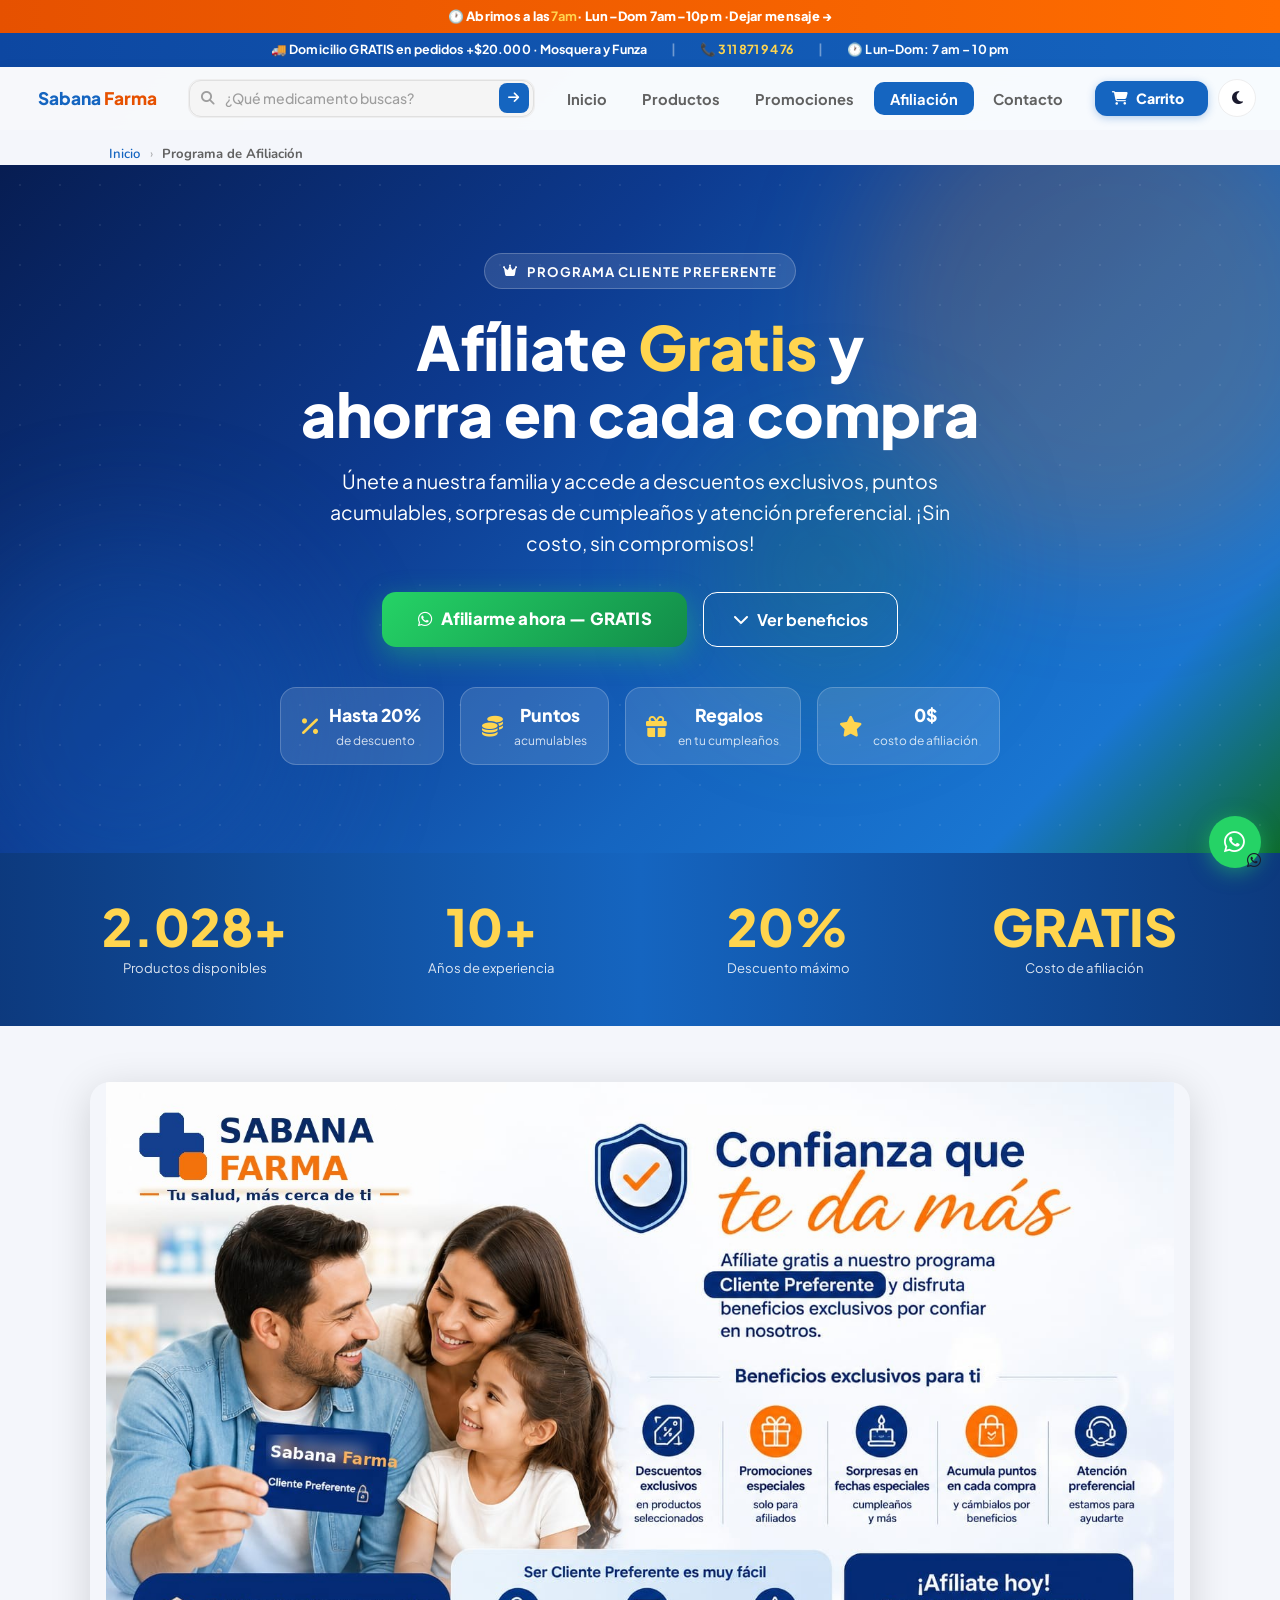
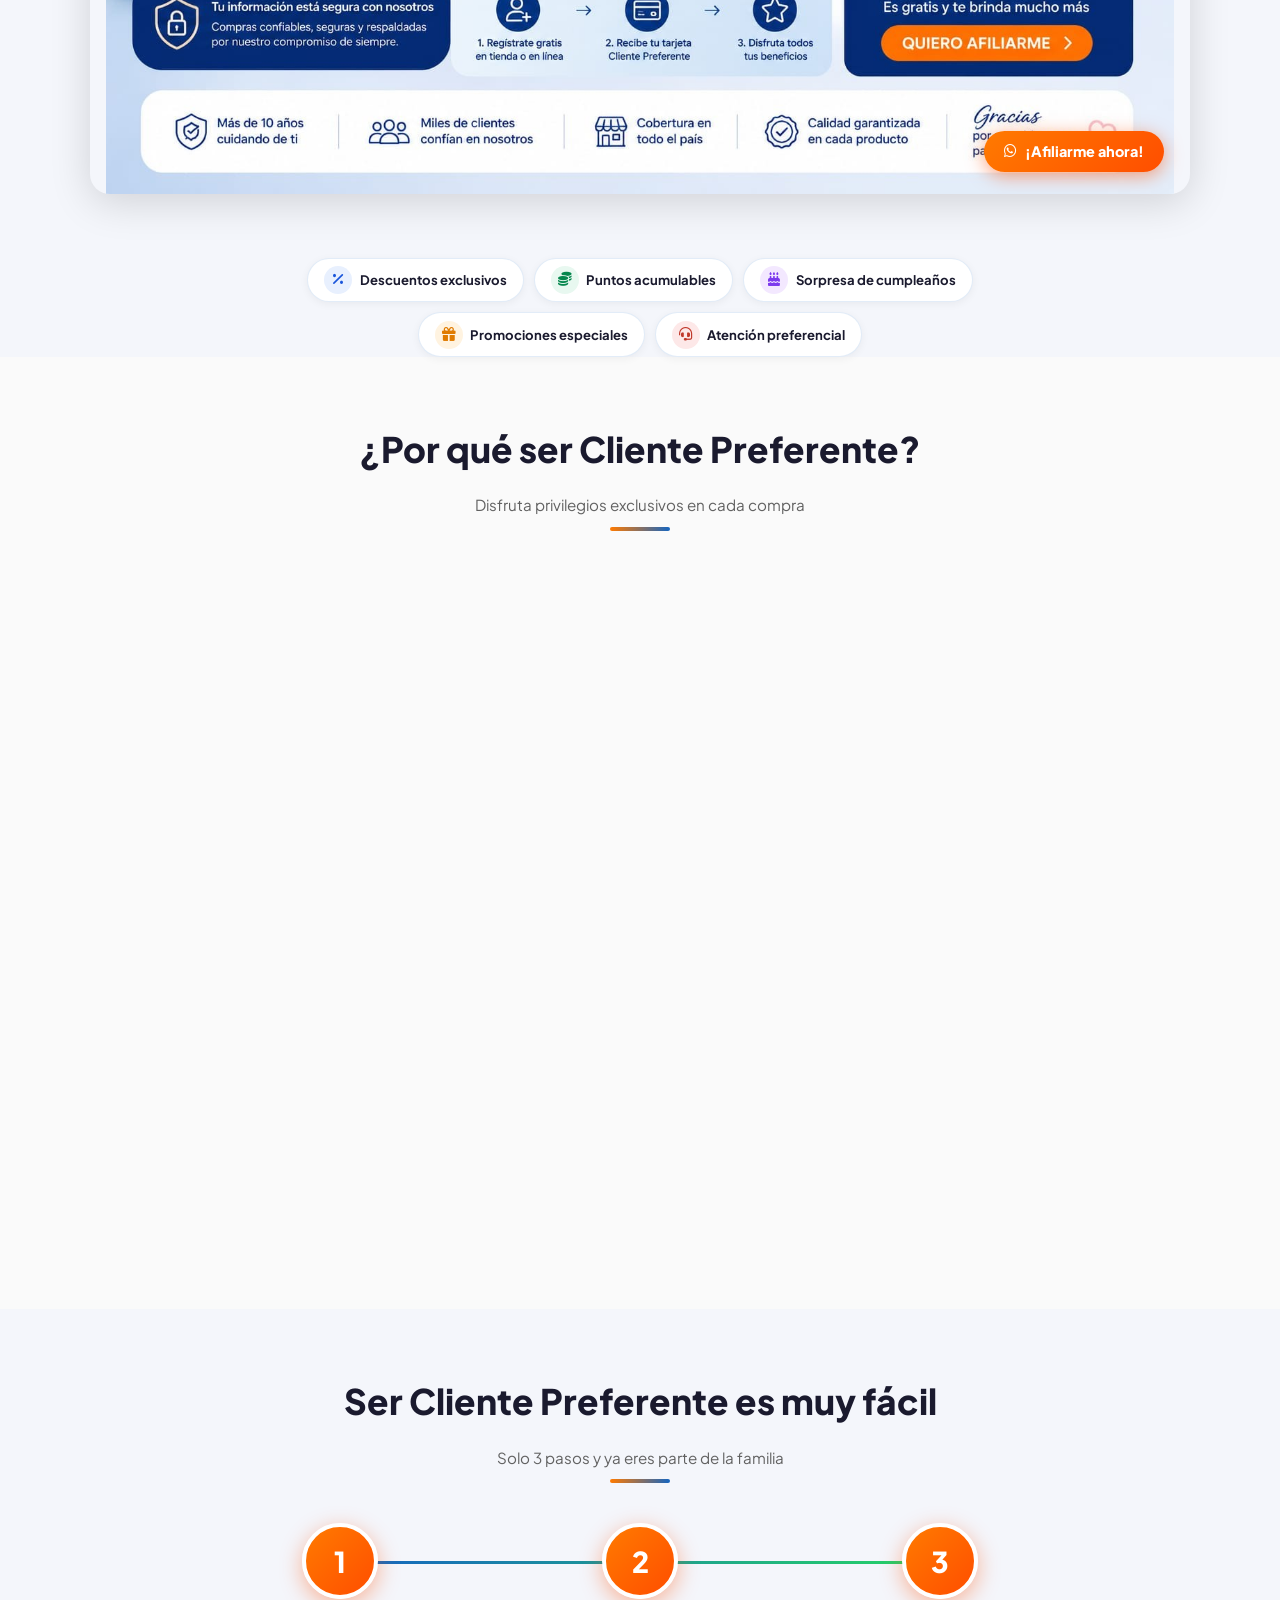
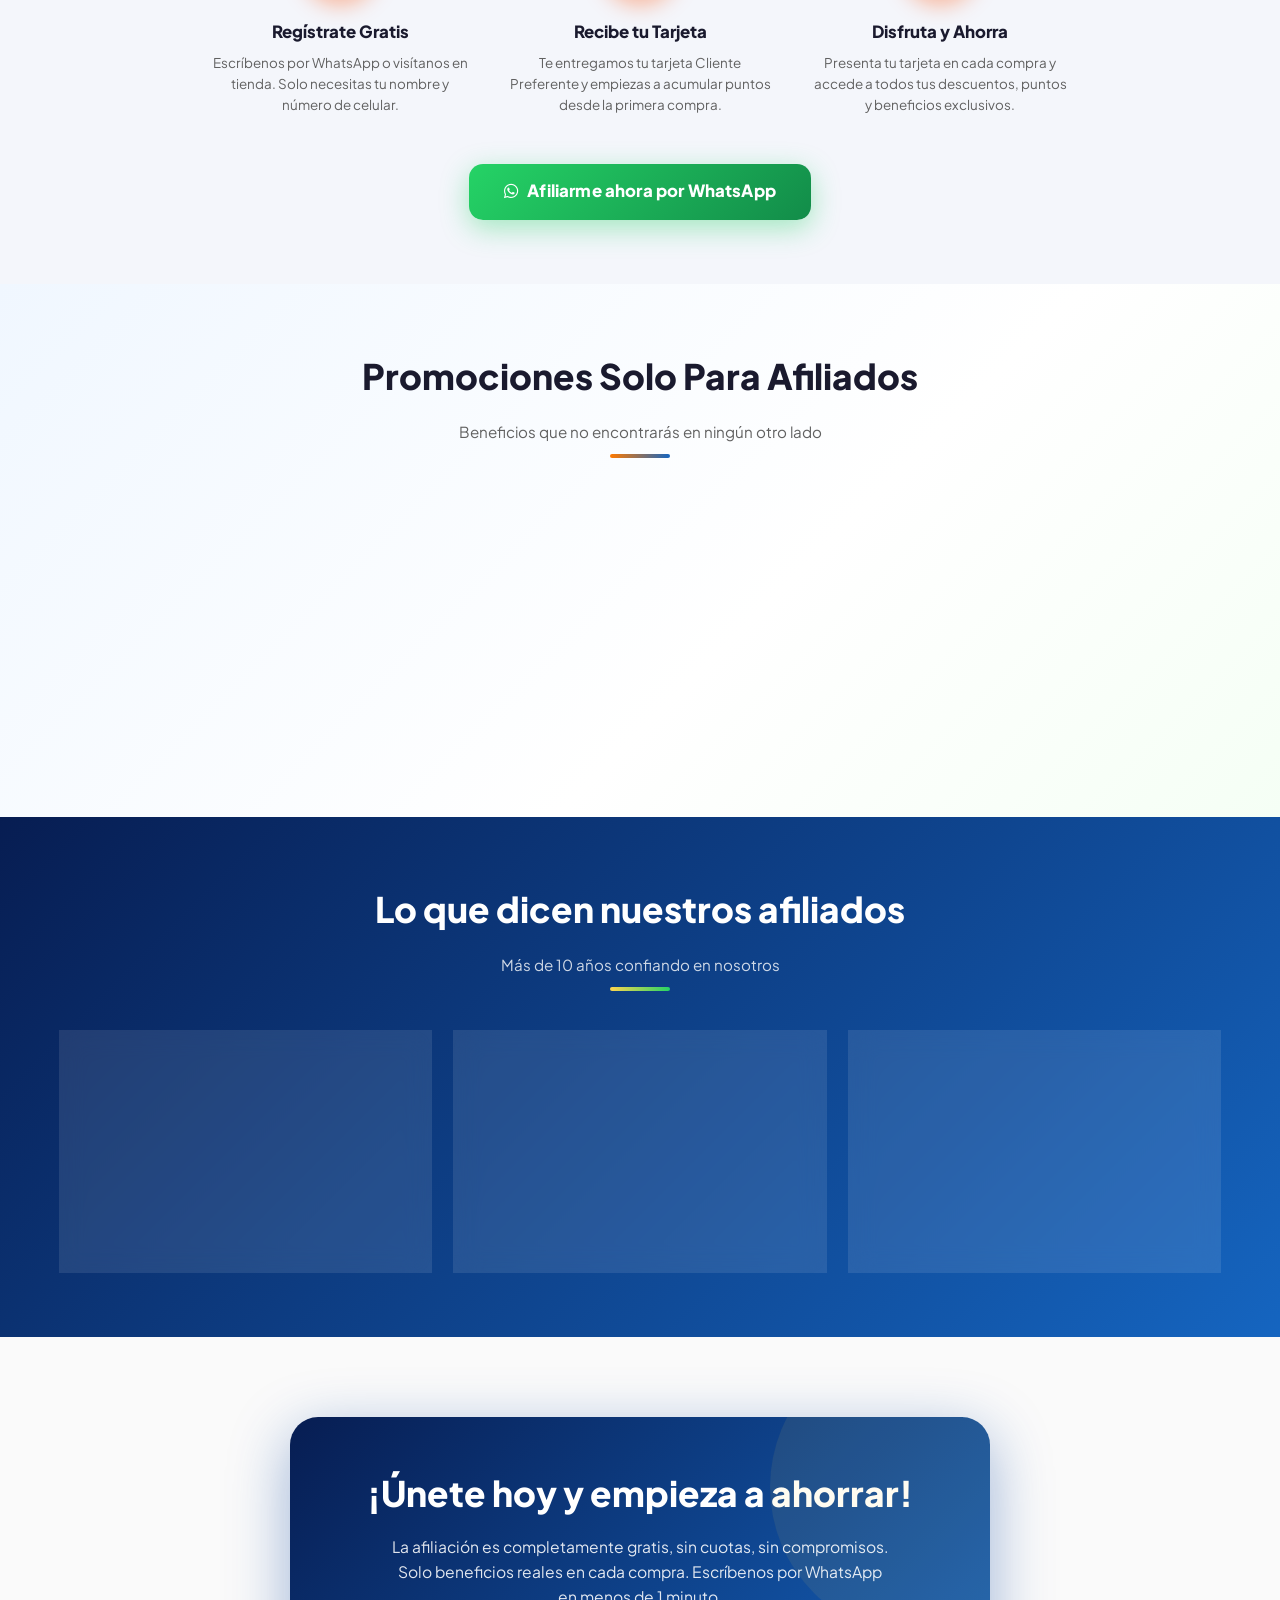
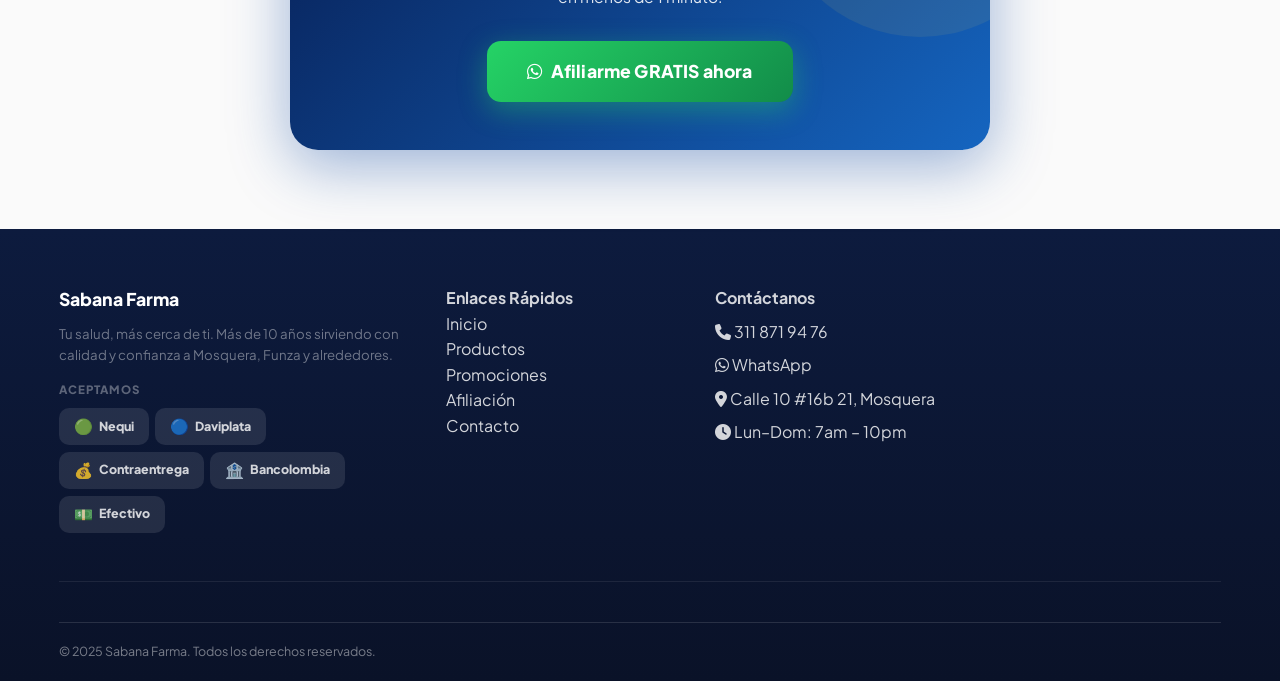
==== commit d513b284: "Rebranding Sabana Farma: descuentos, dominio nuevo, registro de ventas" ====
--- a/afiliaciones.html
+++ b/afiliaciones.html
@@ -12,8 +12,8 @@
     })();
   </script>
   <meta name="viewport" content="width=device-width, initial-scale=1.0">
-  <title>Programa de Afiliación | Droguerías Económicas – Mosquera, Funza</title>
-  <meta name="description" content="Únete gratis al programa Cliente Preferente de Droguerías Económicas. Descuentos exclusivos, puntos acumulables y promociones especiales en Mosquera y Funza.">
+  <title>Programa de Afiliación | Sabana Farma – Mosquera, Funza</title>
+  <meta name="description" content="Únete gratis al programa Cliente Preferente de Sabana Farma. Descuentos exclusivos, puntos acumulables y promociones especiales en Mosquera y Funza.">
   <meta name="keywords" content="programa afiliación droguería Mosquera, cliente preferente farmacia, descuentos exclusivos Funza">
   <link rel="shortcut icon" href="img/favicon.ico" type="image/x-icon">
   <link rel="preconnect" href="https://fonts.googleapis.com">
@@ -764,8 +764,8 @@
     <nav class="navbar" role="navigation" aria-label="Menú principal">
       <div class="navbar-brand">
         <a href="index.html">
-          <img src="img/icono.jpg" alt="Droguerías Económicas" onerror="this.style.display='none'">
-          <span>Droguerías <em>Económicas</em></span>
+          <img src="img/icono.jpg" alt="Sabana Farma" onerror="this.style.display='none'">
+          <span>Sabana <em>Farma</em></span>
         </a>
       </div>
       <button class="navbar-toggle" id="navToggle" aria-label="Toggle navigation" aria-expanded="false">
@@ -879,7 +879,7 @@
   ══════════════════════════ -->
   <section class="afi-banner-section" aria-label="Banner Cliente Preferente">
     <div class="afi-banner-wrap" id="afiBannerWrap">
-      <img id="bannerAfiliacionImg" src="" alt="Droguerías Económicas — Programa Cliente Preferente: Afíliate gratis y disfruta descuentos exclusivos, puntos acumulables y atención preferencial." loading="eager">
+      <img id="bannerAfiliacionImg" src="" alt="Sabana Farma — Programa Cliente Preferente: Afíliate gratis y disfruta descuentos exclusivos, puntos acumulables y atención preferencial." loading="eager">
       <a href="https://wa.me/573118719476?text=Hola%2C+quiero+afiliarme+al+programa+Cliente+Preferente"
          target="_blank" rel="noopener"
          class="afi-banner-cta"
@@ -1132,8 +1132,8 @@
     <div class="container">
       <div class="footer-grid">
         <div class="footer-marca">
-          <h3>Droguerías Económicas</h3>
-          <p>Tu salud, nuestro compromiso. Más de 10 años sirviendo con calidad y confianza a Mosquera, Funza y alrededores.</p>
+          <h3>Sabana Farma</h3>
+          <p>Tu salud, más cerca de ti. Más de 10 años sirviendo con calidad y confianza a Mosquera, Funza y alrededores.</p>
           <div style="margin-top:1rem">
             <p style="font-size:.72rem;font-weight:800;color:rgba(255,255,255,.45);text-transform:uppercase;letter-spacing:.08em;margin-bottom:.5rem">Aceptamos</p>
             <div class="pagos-strip">
@@ -1164,7 +1164,7 @@
         </div>
       </div>
       <div class="footer-bottom">
-        <p>&copy; 2025 Droguerías Económicas. Todos los derechos reservados.</p>
+        <p>&copy; 2025 Sabana Farma. Todos los derechos reservados.</p>
       </div>
     </div>
   </footer>
@@ -1251,7 +1251,7 @@
        Evita que el HTML pese demasiado al editar
     ══════════════════════════════════════════ */
     (function() {
-      var B64 = '/9j/4AAQSkZJRgABAQAAAQABAAD/2wCEAAYGBgYHBgcICAcKCwoLCg8ODAwODxYQERAREBYiFRkVFRkVIh4kHhweJB42KiYmKjY+NDI0PkxERExfWl98fKcBBgYGBgcGBwgIBwoLCgsKDw4MDA4PFhAREBEQFiIVGRUVGRUiHiQeHB4kHjYqJiYqNj40MjQ+TERETF9aX3x8p//CABEIBAAGAAMBIgACEQEDEQH/xAAzAAEAAgMBAQAAAAAAAAAAAAAAAQMCBAUGBwEBAQEBAQEBAAAAAAAAAAAAAAECAwQFBv/[base64]/yZdnq02ZuTynp7LDzZ6R5X0hcM6AAAAAABAAAAAAAAAUAAAcmzrOB27LBnQAAAAAAAAAAAAAAAAAIAAAAABCRAAAAAAAoBEiAAAAAAQmAEAAAAzE0ABLjcjefX+Tr0OuNebfWannPccrDwezsOPZjXVHo8/K5HW53bn0/Le78Iel5vR83Z2Z4fsV8r6XyvvI4/G9d4iuzVR2i6rn8eO/TdTHZ8t6nyx0MY5m56Zy+rz1wuh56e2Otq+h4Ob6PV2/Mc9Ud3W5fTHq/J+44WN7XR8R6g6Q5bAAAAAABAAAAAAAAAACNCuhq8HHpiLK+J159+ji9Re91vM63Pfr3D6/LdolAAANXye8+1n5zd0x9AcHvcegSgAAANfz3H7c/oFPO8nL9Ecrq89BKAAACAAAAAAQmAAAAAAAKRIgAAAAEAABAAMxNCSEweS4vZ43s4DLWfWa/Q5fw/[base64]/wB1a1J5/ndfefVdDw1x7PR2vnmb9B0vN4bz7evyPaxrznc89s9+ftOfn5Hjv32ejws67bzVHTHvK/O9DnvceH3emfSdH5/[base64]/l9CywduQAAAAAAAIAAAAAAA1tnWrg8Dv8An/XwHXq71Ex5OyIiJnFWfM6A+e4+x8d35z3uD3tZv9H5z0fn7BjTQ38LPnv0P596nvz7RV5+l2lw+tvPjvoPz76D0j579C+fHs/Ee48RrPva9ijh08R9D+dfReufDei856WzqfP/AKD89l9rOHjc30eju16zy/Rec9HXmPd+H9xm8Dn9DnansdW7xPPVPr9Xt2RyMOCdvgen810z6Ls8bs8Oj579C+e9M+w6Oh0Oe/Deg4He7c+F3uD3Ts/P/f8Az6X1/jfZeN1n0eG7ZjXkPofH7EoctAAAABSJgAAARMAAJmJoAmBKB5T1flOmON6TzD0c/bdH5/8AQPL2DNA1eZ09Dw+26xsbxq9Hibhv8bZG+5kazRsHHvRZvcyNrT3MDq1aGHfhXbdTw715bukVdbS3OnPlbel1efXLZ49vbh0tFqFlN+t5/R3eP0NP0efX6/N28b3B7fGAACAAAAAAAAAAAANbZ1q4XnvQ+d9fDL33kPbcekY5YctILBTNY5cjq+T1bHjPZcP3+LzPf4HoOuLvR+c9Hw6hjQHF8r9Ep648fqesu3nzXssnHfjKvb87pnzOfo+kV/PPo/PzdyjajGvnv0TR3t58L6Xavqz559D0ZY8f72pPNafpN7U8X6TbnOvIe50N/Lhcv1de5wuD7yizz0+hmtTzPv8An5cTke0s00exVbx28t6lZ4Hb9Fl1x4v1PE7mnN5nveZi+f5/[base64]/A7/[base64]/n692VGs56Gj0fN6selyd/[base64]/Z8xB7Hd8FsWe2jzXUOi1dmyUCUDJjJKBKBKBKBKFSgSxEoGTEZNDi5vpNHy1UvoNfjyvat4mZ6bf8Zs2euef6VzvCwAAAB5b1Ne55/wA72Lu/Lz+OcabPQ40Yvd0ueImWo6tW6lPrNHqcOoc9gANXa4vDtr+g53Ux0gery4+f3dP5/wBDo7Gnn15U9dPbhDVs1Lid4jm7nB8nqz7lezrM8i/mc+uff5/Q6cp1b+BUdfDfxrHRr0c67tkT7PIV05u0N5x8/wBDR+f79+vDr9ObjdbgHRzrvXV0uzyuPbu5H0fm1cK3Y8H0LOi0fV5M8uH6Dl2slHr8kci7o+b0ef73Lo8/[base64]/P9+9pVz34OX3uNw9HdzjW9vh1tON3we/o6FWx6fPztqLPP36OGGl6/[base64]/u2dQdOYAAAQ09xXl6/WV9MeYx9Ls2cbsS5dAgAAFAq4noNfzejDU2ts1ds78NTndxy68mzpJcMzvwCgNPR7Th31Ns68sOF6Cvl10rNqxNHS7RdfYOvGrndZjfP6BqBvDldVz3zuiUG8a2yZoazp6/Uce1WGw6Y4u9uOXREu/HlT1HDvhzOtq2XadNvLpoda6zWQ9PmARMAAAAAAUIAISzpEiEohKqtfZ0rGGFffht3aV8l+LCaX6Wymzix59J851/HSowZ2rKymqYkgiJWYsxEIM5xkytoylsxqxq/[base64]/danH1/QZrwtT0snG6G1GXK0Njf3M+J6irN4t/[base64]/P2M69flr7HbgFAAJgSAIATAkADDPgaczmYvXwlvdDN4U9bYOBF7conKYwdTlwi6nUl6OnGuEur1MYz72b5+bq9zBmjBdjVc59DLmIzqPQebS/R2jueTtkwiM3G29N6dbUjqOXvF0YaxutKw2RAAAAAAAEAAACgAAgAKAA1556Og0BvzoSbzTk3GpJtTqjaaw2WsNlrSbHH39OXxuOWJiAiSQATEiGZcbIsjodbib/Pr1Mte7n1tnDNJyxzsicosjDLQ1ntNZ147LXGxOsrZa8RfyNzzWdaPodOeXa7n4Xy9W3n7ud55YWIZTVdGxicLl+p4m+ejCOnKYiKYsU6GdFk1N1NkTdXOdem6PE7XXnI1kAABMSABAEokAeb9Jwtzyo9fD0Xnr+vz3ze/[base64]/DLn1zzqusyzxx1izHR0q7MU7mucsnXliyGLKDGIwzqjzvX5mN92rPLj6eNqeg1bnX6OGxLRZq6FnoM/[base64]/G1jWx3sOnLWWU2RnXOpnbr2Rv5U3Y6Z9ridKPR2UX9+IEJgAlEgCYEgCAAAETJEwJBCYBJCYE6+wAAAQkAARIIkRIaW5KgiJBEiJBEgBEiAAAAAAAAABQEAAAAAApVWebtlE46kzXkWDWcNe/[base64]/M227dTa0pJ18tfWdjLDOLsqbZq7LAXWa1llutr83WbtOY1mPTae7rGWeEJZXNY0tnk51tWUxLp8jq8rWep0dLcx1z6HHub3NZSmrht4xs56tebt0aujrOxpWX9OWtZtV2axFzZnXmtqMoywmVojaRp7mpsL6Lo8/[base64]/YrzIupsSOT3OT5/Tnsat/[base64]/YUGUSExImABRCABQAEAAAAAEEoGSJjEWAskkJg0YswSK86NZzYtYzyxkRONVYbGpZjdjmaG7jqJ04yxWKrq7NC7C1MaNiiy62jbzrDm9efN6+Tsaezw77DGJqcVSXYYYFU7tfbjzLccu/ns6uj0t4xTjrPN3aM036bqc6yzqtMUDPDLBcMcoNayMOPXn47NHm9c5YprLLDcNvZx27MMM8LOFq9eYm/[base64]/dw3jV0Ojo6xzLYv6c8Ja1z2nPs1MqcouejhnGdY54TWGVN6Mc6pc6ra6qqt1ufRqdDn+T1pM9J2tPYN7Z0rzf1sBdN1llc5TrEJgx5HU5EvNpv1984iZ1IsrmMmNgsqsXY5u7zUy39PcX1O7ob/TnMxNiYkmHLLfP8rH08bYwdM9D0HkGNfQ3nfRebqEoAAABHG49d7S1Xz/oX26jG+vuec3fX5OsPb4goAAAYGXF4vP78+pr6dvXHR7njWb9FeW9T5+oZoAAQAKpc9DQr8H0NnGqeHbb3+G6c/RtHe+j88N4gCQhIhIg41m5w+LHo5b2WhG56Lu+A2OevexqbXn6oLExMJgswFdVlSatFmXXlTnSub5qtWKdmDU3dWuzZovxMdTZoN6q3WTbiUutmoqrS6Oglmr1NUy3eTqzfsb/[base64]/Gdmz1Y83YAxzIAIjmaGWXyPr27GePfhXnuae86lPR5/m9PT6Hn/Qe3wh6vMMDMADy/pfn/XGI9PLY9D571HHfkImO2HqfLbeNe6Hj7BQwMxADhdTieL3Df8nqyr2tf0+erV6mly609vh7tz1kvqfMiSCazMAGn4ftcT1cnV1ujZDWszdfn+m81ubXt/nvr+euoOOwAAK6NjXk51NrrywmzGyZrWX2a8rdrXDGvC1MdXZ0zqU31LN+h0IrquqsjmdTknT1d2mtDl9zh6BuiSEwAImBniM9nTR0J5w6WfKR358+j0mXmZPU4ed7WLfOGck4TWV61+vnVk4z5vTp0dPlY6T1OR6KazyXzpoa/W1pNi+nMuyrz1jGuyvOtW2cJrPS2MTX3tfZXU4e/wA7fKM8Z6ck15rhXlWm7ZhsTXdvr3unOck6yB5jg+k856uO5sWck6SMpeX1N7gWV9DndWz2A8ncDCzDMgCm6rGuFZW+P9jo1xp9+Hd5+1yenPpc3c0eXafQef8AQ9uGQ9/hYZ4GYANLw/u/Cejk7HI7W83Z8C3N6upodc4cxPTP0LKJ8XoAYZ4GYgDn8vq8v5n053NW/G6a77q1NvT3DSuo2ca7Y+x8cCa88KzEEK8Ro9Hn+vh29LoYY3xGePXn2dbe1+W+R6Hz3pNTvDzdQBBIK+Zu8y4mIw6YtzotsyzxRLLMqXYlVG3XWnrTRc9yrKmWjq8frDCyJaOX1uRrPZo2Naao4Xo/N6sjpJ9V06vN1q8X3tPj30b9je9fm4tPr+ccCPQK8+6G9ZwZ6uJy56WvZqtrVoEdvid/DYlXhE5VRTRsa2dZzjl5/TjTdlm6nb0bs76GevnjpnRnjLNlWRfNKyyuIljKupd7HR5Vz3+NyJ6YszqyuIzrysztwzl08sbLNy7U38b9FtVW9uMzE6iYGp4X6L5brinV193rijqaWhXRpimKfVcT2uNSOHQDHPDMhMAHBq63J+T9bd09ubnb4/Rw3iNPZ1eXbZ7ets/Q+eHfgwzxMgBEeD97xeuPK+j852e2MZiIz2NWJeP0+d7TU6A8nYBhnhWYgKq4Po+T4/Zq5U7nl9WtZdlZo7aqKeho93rzsH0fnCYV2VmYISrznnPoHh/Ryp6fL6m879WnjjWfO6Ol0zT7Tz/[base64]/pnn6hADDPCswAIlHK0fR1eT2cB1MfP6Obf0trryquPb4Q1ExMK7MDMCJEae7FeE1PovM78/Gz6SdZ811fQ7uNYZS5bhMCJEJgA1tPo8y5oznHpymJtsxzzmWMkKxyGDKEq4PoebWxodOvG+X2cp5dboW53zNPu0deNuvbX058bnb+h2gUABEgzwS52UJdidZjW5hrJduzQiXf0YneUS6c8+1yetzls4zlhhhtZ10tqHD0ZzMFeN9ctON+Etfm/[base64]/[base64]/OXev0794v8z6Pxfq82/[base64]/[base64]/qfL/Q8UDtyAAAAAAdLm72NTTZqS4jpjtXY0cW/2PKeg4d9xM50yiTHHKtdjDLBLMc8SK7Klpo3tbl1qmHPpGNu3rNG+jtwxRlZXjnEticbExkSKeB995zN8rZF81njG9nWz0qIT0M45deUmqbTn31suZZW/[base64]/[base64]/[base64]/[base64]/XlqXYT05XGE1OLEpjXp572t7k7fTGxNw19bY1c2Ojpb/AJPbdfVdz6WTDWa9Xb4tnoc9TY1i27Xz1nYROpGFiK5yEZQJiBMMTLXz58syy4ejKzHPWZiYTR4/c0N552duO8Y7+v1Jbt7HPWMpiRMSAAAAAAAIAKgAAAAAAAAAACYEgAAAhIAAgAAAAAAAglEgCYkCIFQBEwBYJIjOJcSbAOLMOnLOCXSRPm9UJc+mMzBnnjcta3EmzXtS7LC4ZTV0xqxjn7PDlnXmu5nRbjpljMFeNlcMq4LsMIlp1b9SXHd5/[base64]/AJ76DOvRjjuQYxMWAcZjPXlkiZdLOcOHeUxy7QmRZhlFs45E5wsyy09fry6Wmw7+eyyuNZtymZrO7WzzrZmrMnDOCnG7BacbK4qovpl1t7R2tZs1NmjpyyywmMOds6Wd4212S55xdrERsZmvXs1TW3tat/j92xOGcRMxZq02Z9eW7OjvRu5zG8BQAAAA8/qegjn1J1Z0NmW5w77OpHnt+ulOlpx2Y4u5W9OhbG1j5zc1Ow585u8850NTptLCXoOfWdRycjqOd0YRytit1r1xuOXbW+1cDda2mdWOQs688yo7EcrqyhAAAAFuVdmNYeD9b4zvgO3MAAAAAAAAAAAAAAAAAAAAAAAD1/V8r6ry9gxqILAOVRvanXljnVkOf0tPOs51efy77+vovTw2502s7k6Q3Y01bLWXO1OoNtqDfjRLutIb2XPHQc8dCNAb+OkNvHWF2esNqNYl864sxxGU4C6zVG3GqNnGgbU6jOt3LQLv28sdzc8vs8tekjC/h26kTG+YAAAAEcjsRZ5uj1ePTPD70TjXA2OtjZ5+r002cHPtJfM3egWcDr7CXg59uLOJHdLyeZ6rBPO7XYzPP39cefx9FFeZ9DZlHltvuzXLr66ORR3h5y/uaVa+W/ZHG1vQTXDdyTk9ZObAgAAADOyuzOuV4/2Hj+/[base64]/[base64]/L7EeXqAIAAAoCIni2cbUv6fp5cV1hyo60m/1/D+247yHPQACJVAAAMfH9fzvbDN2d51ed2uXLT6TzVlnuUT5uoAFltVuNcnx3sfHejmHXAkhOZW7PMlqMrMJyg2dTLbl021r2YxlAjboK2W2aTK2WmNmmzFdlLrMpswm3A2MKZlwbmsYLa7IZyVr4KWeAAAB1/VeV9V5+oc9BQGtGUaxjGY53mPUeX7ZDebe/[base64]/K+q8r2yG87Wxq73LfJ9H5z0FUdHia8RT2eNqdvid3h5sS6PTPNbmRot/[base64]/QCSC2yqzGuX472Hj/RzDrgABK3Nqjcnl10m6NJujSbo0m6NJuwabcGm3RpN0aTdGk3YNNuSaTdGk3RpN0aTdLpNvX3jAdOYAAHX9V5X1Xn6hjQQTBQN5BOf5X1flO2Q3mfQee7fPfG7nJ6Jq8/t5Rjzsusuvx8sN4nd0Zrct5yNvd48nQy5iujq646EaA6OOhMdSrQHUw50HT0qR18OXmvZ1+bjG5sc2dToObMs7mnjZ0NnjTL0LuON+3mQdbDmDqU6KwLFtVq+/iY8fYAAkRhnCef53sZ6Z8Zv+jFNxz0BCYAAoBEiEwARyOxGp5Kv2M7z5ju7LNDFAACoSIAAAiRx+V61vPjtz0sVrbSOehJCYALM67M65fj/AGHj+/MOuABt43sb5+e+4TPLpitx1ME5xWsmqluBizgxTnLWm1KVkVgZy4M8SF1dmLLKK1qqhmyzwsiMoXkanoeD9r5GA93jAA6/qvK+r8/[base64]/IejmHTADq8rqeP1b5Hwvsujzt3tybWVHfz6vQqrzq2mal3a641mzLGI5vU5/Q59dbo6cb52YRkaHQo2Mb2OfsR152RXjZZs6os1rKOe9eDy+q6zKjtyqmHHrPI63H93j1R9v5AAHX9X5T1fn6wOegAKBvIDx/[base64]/P1hLnqAAUDeQEhy/[base64]/[base64]/z3aNOvCnc9BTVy8Xa3uJtanSz8/0s3pjGgGGeCZhQBWZuDdvOzlrrOtHIpl7yJxrTUa+857nIx3O7jysM3u6VWodfa8v2ou1p51dh5vrpdfwr67OXD3s3pjGgAAMM67EBUTWcvDWntz2Jo3lo3edjHf1Nrn89Ts6uludG/grO5hz7ZdrY4F508uQOzjzNU7uxy+niyJVdlaWBQHM2NHeWNvQs5WzXVXba9/LWhNNm5fq8vLc7mvp0R39Pj7516tLWzes4W9W9Hnt+zds5GwdJyq5ejbwtizv5cvqc9BKwzwTMKiRx7rNbpjU2OpbLwbO0OLR27DgY+hmuTX0NqGRjQAADBVLbnTguyotTIWY12V3IUABrjeQANqyuzlsFA5G/[base64]/PMsrfJzYkAGGeCZolRWmtdwt3pOtPnOvluR56NPROGju6/LpO5bx9c9BPG1j0LgdaXacGbO65PVzarFWd3xMXKi2uavFzjXZXchQAGsN5ABNuyuzl0BQK+T2tbUnU1r9TocfLsxKWNcOzsN54OXcHnY9Grkanokcba3pl4mp6ZZzI6kS8/okBKAwzwTMKBHC70WcrR9HGpzY6aPO73UmuL2k5vOp66uFvb5OBb2VcGztSafL9Ajjb22XiW9YnBd6K5Wh6Qc/W7My8TtSgJQMMsc0iRRBy0V9cWK7jK3V3M3a53SZvJ1+81OLR6AanH9IjR0+1ScWn0quH1NlKGaArswTMKBRye7RqaGVMbzZrXdWJzlz3w47k7zoVdRLxdX0kWcLHvjU4npqzn6/[base64]/xAAC/9oADAMBAAIAAwAAACHzzzzzzzzzzzzzzzzzzzzzzzzzzzzzzzzzzzz3333301lX1zz3333333320EEEEEEEMPf/AP8A7ywwANPPPLAAEMFP/wB8sMP3P33zzzzzzzzzzzzzzzzzzzzzzzzzzzzzzzzzzz33333332AH3Xzzzzzzz33332EEEEEEEEMPPPP/APPDDRw08sAAAw88/wDww09//fPPPPPOPPPPPPPPPPPPPPPPPPPPPPPPPPPPfffffffaQQBHPPfffPPPPPPPPPffTfTTSQQQw89//wC88MBDDDywAADTy8MNPPPzzzy07vTygvLn+MYQ4q4r3DrXXPzzzzzzz333X33330DTzzLnzzzzzzzzzzzzzzzzzz320kEMPP8A/wD7yzwQEPPLCAANP7yww/PPAsKpeAAes0KuEKj62CYISh8OPPPPPPPPfQQQUQScaXePk9jOvPPPMF9vPPPOIQHfPPPLSSQQQQ9//wD88sIFHzwAADy488vzjRzujfhbTAJYhiEYIJxHPsGU03zzzzzzzz0EEEEEHW83MFbPRdL7yv1Y4sZluqGPg8YTQ7Oec8WW8Clpv+8sIADywADz7+/zzxzlGBygsFuozhth93NGnwE4dnzzzzzzzy0EEMMMEHQyzu+Ab8HbylLVMBBVmhPCbNxk4V/PXvLg46DWKT/88sMBSwABTz/zzST4RnzxHoW3bz2Z3Lk6iaUV97zzz3kEEEEMMMMMMNSwbdvC/lLzzyhbc7odW0lAaKC9XZA8TZk/AZe4MPf/APvPDA08IAww8888fb9887Sxe7ScIieeTfutt+d8889xBDDDDDDHPDDA4KcM7MzS0888se88888888sA+8888889tShBBBGDTT3/ALwwPLCAAPPPEoggpGWe5Tc7eccP9eWe+uMsv/PPaQQwwwxz3/7zxzBEJUDrPl/PPPttvPPPPPMGw/PPPPPPPPKQQQQwQzBg9/6wwFPKCMMMMIAMMITbQXPSB71bQkfUA8PPPPMMRTQxy1//AP8A/wD/AP8Ahgzs1f0lU88sWOrsN888m1AO8lc88s/3e7hSVCtHGDDD3/vDA888CCOOywwwwwxx1FnaH2Fa+++K++++AAM8MCWMYQ//AP8AP/8A4Cc3NBjqw88pI4U4T449PQ3AR2cz8jDVQgRAPkknvPgDT/8A6wANPIhnpinf+vs/8WxYYJw/Uldf9Ywgtului8kqxYuBePw0d/7mP8YegQdfReFw2LPPEa2By9Jtv3tQzRIu6VNzzM6wQz//AMsMBTzwDhQ63hTWMXKmaHbkkG5QyXULskrb711XkykHymrAAABHew7FIEEFDxrO303/AM8cc4i8fts8tc8/tjIBAQELKDDX/wD+4wgBPPHBzdRtuMVw62PkrQURcxBq/wA3kdrbJyda/ZTgAMEkgwAAFP8A/LBBFJU888888888888888888888cJBBBBDDDH//AP8AsMMIc8stH1EjKlRxWFkkYVk0n7OsmbizKXvZBMQ1CSVDs6JZbzzwFNP+sMEEX2+HBh3X94HbTLj7jn7D/wDw8/lIBBDDH/8A/wD+sMFf+9/yIe9IFxzWZGo4bpqrHoaqTPLebFiYoHdvHxuE+fS4/TjywHP/APDBBR0r7FgEvOaykjrptMvt6sz+v/B8jDDDDf8A/wDsMAf/ALBziSiCUO6BpJ5umeGCc5paKp8zxViyMFrEXBDTyTw0WCPAQ8sB3/vDBA2DPw+v5JCLACEnuAtzmy0ZCDDDDDDDD/8A6wQAX6wAAJVbdXbQfeSiWnlvuPCYRkx4zXsrAns38u2uLWrAhL1/KANPKAf/AMsNKd4j06LJty96xngmsPFXIr1oIMMMMMNf/vMMADesAADONfYboeU3HkIy0OFLdFpk/UsFX2YMi6Jlyv8AU++nj5mAAAQ8BXz/AL040pYsbXnrHYvIlCqx2Q+WZ77iwwwwxz/+wwAAE6wQAJvqshZooQTaiPmOTDNmpHjCb5VZRku79SS99yF84fNCYADCMDAR/wD/APPfi2a7O2CDTPm4dH3cm53ceyYjPf8A/wD/APrDAAUsLDDA95JNJUmRt12BZazEzkx2EvEbLKfvz3hWcOEY/X7Ep03hA2+IQsAX/wD/APuPGvPO8MUPMEHNOPEONONMNP8A/wD/AP8A/PLDAA888888a4UFdlr+jCh/ux+LLbGNCM/d09PSVL/w+01gvEA60CxFC+e+IQkBz/8AzzgeihhGv6QQwwwwwwzzzx3TW/8Av/8A7DBAAU888435SjR0z9wRpppRI/EfND4hL/qsKBopOLG74tAckx87MbJuSgo++KAoADz/AP8A/wDvfjzDDDDDDHff/wD/AP8AYAMcf7jDAAAAMc8YwvVfdS15UjT69y/CHJDWGAuXZGtbPibyC0nlAgKn1q/jmST2TgAW++C0JBB3/wD/AP8A/wD7zzz0z3//AP8A/wD/AOugAAD3OEAABTzygAACQceH7nPG0WufdByjVfez3bYO55fug2RGBjV5qxRy7/TTrzRQoRb76pTwAEEJr/PrL7vvfvPXP7/v/uswMEC2EAAATzzCgAAABAClHhxTlAAggS5Gki2o5CQjAt+cMoL4rGwCQs+WpavNKQGI/KFINO45DAg/gvX4N6ZSP+lC+kN7FkcAMQznDDAQww4/OJh7777LVvRRNB8jQZp/1cSFDd6JkP8ATMQa80c/WPYDzXdYHkzWCOj+ygAE888IQAAhB9PPvfvPfvspxQPfTNcl/wCAAPPPOABDF+/iJOZc74ZAo1JMnjtizB2mKWcCh270LI1pCPfH9HJ/7x53ONtfnEwAFPPPLAAAAU8c99//AP8A/wD85TQ//wC8MNesABzywAAB75gcbXjyjdia979WDWrBYw44Z91/hGLzXOCXOBgrVz0omuBpsw8jWrkqeaLfjzzzz98qkMAAFH0pCriEHEPP+RVYADyTHEu8ZqJ2uZpYxKQQhCB+Ohr9mp9WTWoo0pSfFDPMjCQ3r51qEtjYXdJiaKl3FK+fzzDz/Mkzg8AQE0gQsgQNUQPNX8hr/Cff/wDC65c69xBxXP2jVYLPsL/uQPx1Pz1hDwGfRqTXfPjJCXOpyMJQTjkm5dIgeitQb88i8vCZ7F1BEBRBRDL+p9IDDrHTk7DXYDNrkFnwBBFB3wovDTUvX/rxgHfr7Oc00okQhdMHryTDnT3XWkDUC/LDvzosCWUOic8C09cH/MhBQBfvmVLFfvMDAE9oPUB7XPxbXbQsBV9B6InP3czytBeJ3fhpM16UCRp9kst289AX8pjeVGUf4TnIGck55ozGAB0A8wk8DvBBUhBP9LdW738QBDckijAj7NZ0xjfRlZ19BnbXNRnwW/OZcCBxhhyASSF6Rzb3yN3vuPJ1+iI/sIv09TXqpe0Om2RCBMHPhTDGUByzLuYgW3gSrbXqD1BK9RxUJdJjE1Eds7JPDCIHG6CqIsEkSNGAFJBRJBWNddnd3EwUBy8IfvYfHvgegNjoG8BIVQRXZFvg0067JL1djh4or3FVFxV0wP7bJ1FXAL8feL8fdTuy0Z0gUy8Of/2jtaH29Xyc7Vnn03sHZ0b8a4PPgE4Uq2agodBg4dRg2+tBAZRgYL/qPH2HIOvgCWfbAThx5qhA/TTVXEKne5x2RLXbrjjLLBBBBBjx/eaGuchychBlrbW2WU6kRf8AwzzHLkNYQBCJFsuKAFERTtOOClATBwnObGlC9HjMu4DxXaVLvT/D8PKy8CdvIep35Jah/AwTxSgwPsNcjMO+yFr6E5FPE54n2WICEKHiwPPHRwe4gFAT/PyTWMg1EBib9XS6/[base64]/MIDGMMPzzw887TTTXfXcNesx//wA89/8A/wD/AII444447/8Aveu4WxdzM2Nk8mTm2XbdH/Dg9psNrmt7fBISjtf3888gAEbj/WrdBZz9xoGLayy88PNU99xx9bm++++++++//wD/AP8A/wD/AP8A/vf/AP8A7/8A96ZCZuxONvt8e/Pcss8ccMsv+fdfvddssfAU8AwwI2FMSfevNFwjbR91RJj2C4UA9pAAAo/+++++/wA2xQN5e7zue5jz3/8Af/8AfVjOEJ0H/jX/AP8AvPPP/wD/AP8A/vP/AP8A/wD/APz3/wDk1PPCP7RsIw0//wAADzcUD/8ArDVt9NKqvcAAAhX+++//AOl50WaqsvNGlxh//wD/AP8A/YDjjptj/wC8Z/8A31FERxx+/FAF/wD7ySQQyOf+lvPONRf4iwx/+4ALt/XV5zw0ffeYq5/wgADV1+s8D7fj3WdclwvpYPs+cc//AP8AW+88HyYDqQPi6EVWgMRP1WKL+3XNKBk4eKsU8sI/6JcLDD/nAArMlO+z/l1W9QnYfVJACx3fqFcPEBQ3tvz6F9Cp1pFK9/8A/wB7777PMwNtylrO7Scf3ABFd3lnIJmG33XLflTzzy97a0c9/wDAAciRyAkzDDR19AwbAy++Gff/APvo3cccfdfccYdecUcQPP8A/wD/AFvPtpj9HzCMaN+sw7bXS810zE2QEgrljrf6FPPEM5mrw9/6QENCpIPSwwwcfbRBlzRvtvml/wD7j/LBvyk0Df3g5z+D8uT/AP8A/wDL77L7xT/+FAw5O1J/QdCtY+d6Q55zGf8A/wD6nvDeQu+O1lv7yIPAEbXILrATfbkqPHtmn/hsd/ux5IgyGorA4/wbTmx9ryzT9wvvvvvvf/8A13//AP8A7jjvvvvv/wD/AP8A/wD/AP8A/wDvezzzU10oOAM7yIAQDSQ4/eGIf33ikBAySoLJxX/+4J+nDUDCJCB/7DhT/wDx/Pf/AAsvvnvoM/8ADTwxzzzDDDDDDDDDHHDHHH388dTygDHeNPd+sADziLP/APjDjD99pAkOyCCCOK4//wDvvPDPPPPLDPPPLHPPLv8A/wD5iCCS+8A0rP7Bcg+ie919/wC8cQRTTCAAAAAAANvusggEdfTTTffbTQQfeccQQQccQQSQQUgXlj/zz/8A/wD/APzzywwwzz/z+8888AgggvOAELMYUenrmoAAQcAAQUcdfddfQQQQQQQRcYQdffffdffTTTT/[base64]/bW35skAMBC2KNpiYAAAB88IAMIIIIIIMABU0PNGwIQECpsAAMABRYaIeNLBLFnaXAEsAAMBQSrGWHi0YmGABcgAXkiDUG0ixMA2wiAAEgE69xsIefYs2YScAMIIL778MAACjnDEGAPiOSEAAUADbz/wA6wDtpDwzHcayAATgENJrxB9TTvQAATAAkd7QJAn9xXqhNBAAFANHEwEgom38H5jyAnCCC5BXoAAAwAAAAAAAAAAAAEIAAAAAAAAAAAAAAAAAAAAAAAAAAAAAAAAAAAAAAAAAAAAAAAAAAAAAAAH0Rt8D/[base64]//AO8oABwgAABSsMMP/wD/APbYQQAAFPOAQQVfPPOPLAACAAAgglstvvvvvvvvvvvvvvvvvvvvvvvsvssvmv/EAAL/2gAMAwEAAgADAAAAEPPPPPPPPPNPPPPPPPPPPPPPPPKBONOMAAAAAAwwwww856w4ggwwwwwwww0//wD/AP8A/wD80HX3z5ra40nX00lG4pLJYkWPcsP3LzzzzzzzzzzzzzzzzzzzzzzzzzzzzzwAwAAACIMMMMMMMN78MsIIIIIIIMMMMN//AP8A/wD/AP8AzQccMSwsvrmMdQWfTjsvvjQf609/vPPPPPMOPPPPPPPPPPPPPPPPPPPLKHMAAAAgwwwwwww1/wD7qIIMMMIAAIIIIIIMMPMPPPc88EHHU8pLL61HGE1H247b5H+9PPLzzzy0WPTyk7P/AOgCFGKoH6rd/wCdKNCAAAAAwwywwwww/iggjQQssAAABAAAAAACCAAAAw09ywQcffDktsrCUTSURzgtjUZx/wDzzw7V6jJTJ+JZIjj1vc3udi9+iawgAAAAAMP/AP8A7/8Ac9eMNaNLg4AAByOnigQwxxErgwgAJPff/wDvJ1tLCy2/AQtN9PK+Yxz384kC4MLs7oGpKtV9wPTwNQs3yuWMMAAMAACD/wA0889y1dcThT/pZ6ALhdNZL2lr6ST3XSi3FUBctbHxdgGjktjwQbWfSvrCU/PPD5+z1uDE7V2vAkIh5AfxgRMG7EAAAAAgk64wQRc/24l+Fu8foyOKCsw6koY6EBJPa7kecwazjgHVSH6XLjupriRUfylvvfPNJO7sfPI4gjSmA+1eYvaJS4ob4AAAx/8A/PMEEEEEFX/X2fouprUoCytwIcHwKeRxdc08T8jVwKfoiH5w2LX2xrK4HUncLLLzzzw1nzzxhO1uw+2jF8/Qy/NN+OAAAM/+EEEEEEU0EFdHEAi+PkErzzyzvzzzzzzzyibeAAABAANP5/8A/rHBRR3rSuBNdl5yww0TjGO6JXsfDI9nv93FHGgI06+oQADX/wAQQQRTX/7TQqnfgxTtW5AENIyOvLPPPPMEIPLAABCCAgl//wD+qM00MHWtb4lU1XYwwwBDAAACwxL9hGR6wxFCxPUwAAAAw/e8EUlX3/[base64]//LDw2qh4sc89eykxq6/IH5M05GUady/SVaDBN5C2+pV9IkEEL4k/cYVtVHGxuZp2cIrSw3qpdXL2tFA73ofQChR1sKDjRe//AP7gl6H+RsMMLLNGzDb7ML4QgU7VbbHFNTwQVcYhnswRffWesCfQtK89vHAikebnXEOuN6ddMXQfwH1iWBK/4FQTQQdLlv2f/wDveoJzzwwhTzyxzyxzzwAIAIKLf/8A/wC4QQRffwhvqhyjhmH236kzAlEWCipRjuSv+aKeDpvKjJT0DG16MebzBdGPcfQLr9qUf/8AsMNA/n1zVjJTvn7ZonD8EUIYdDT/ADhRl9znCW+8u8oUEPSOipMTVu5RlZlBxJPhj/RETAk68JIYhoTi7lF3YDJHBtQOS/B3/vKdSL48piZhXHqGngYcpcbFQ34qxBBBBdDCG+96CG8OAsMsk9qqeCx1pdZZb3bd24eCGGd6PX4+UkHlzMln8k6/vBtUKClV/s50M8rT3+DaohgLumULk/7Od19hBBBBBrDW890mW95xCGiTtlVFJ/[base64]/pM5l+eSQ0hHp7l/iOaPFQ6S+/NjC1zy/lGUQRJ95EbeP+For3SiNc9iCCW+9pVt6++5yCOEJ4ZrCppetPYUvoiwfAepsEubcJTCYtBWGmZ8/vDYqgQKvFxqC2+a8PVtVzxLhd/PlxhQBhRhxBR8CyCCCy2+pB9d5xxhV6xxvEyZpjloKfWMhP3eD90xakugbKv2UJbTfAU/48AwIoswavpwOCSp/GTcL+rEU/tJRBBBBNNNBv8A1ShgghvvOYVaQQSftKIPsiQqg17jXbchDgL0gdPsCraEaLfAQt8sw6lbAmlpFRJxwkCN4cfjgsvv7jMYAUYQQQRX389//wDgAxxUZ773mEE1kGczovU/E2QHt1cXJxIrGu6J/h15Gr0Ej3klEpOCi/n/ALwufLWZRTrMCQAJI08KCCCy2/vNNMRNd/8A/wAIJK2gAAD85z3GFX3HX/7J3h4ZXVdwjZWHCLgx2fYM3eNx2iFnVzMksxvRWwAF204G83OMz8QwCjv1HTzqYI4HHHbPf/Pb7Gc44bEwUQC9z2EEX0E9X64JKLKOHoW2SdfEKrKr6b8RzK7rnarHZiD0PLuMz15z4pkS+DTC8QzzO+TyLcFhrgSdmUa3YU8/k++liRE/Zijz+8rb44AHmgljAximjX4YXZKcQ8ydVQ0Mj8GyI+jG6uo6nvaNRr1aS3FY23/gX9TCLbtP30nG10wwBKKKJKKKLGSxyIYVNjcIXkH3GEfoZ4qURd0/wYsxcT20CsT8D0ZzO4SwU0p7Avb8Uavz2dIzL5AF2rThwQEbHesMPG0FHHy4w4ooIIIII5jD4JKZHFVb0F2FP/6JCQW+ixkhqRFAytKAWdeGfsFtnTjeqtMkuPWxaIpVh7XHu6y/1WW1EADLvmK4cNH331Kafb33ywCosEVzwz47b+M+0G2nzjneA/53uAimlP7tF7ZSKocLSKkz86lEPr7EoZUvDmrR2wM8zbfa/V+11iSfHGpckHP/ALRum3Y998w/y0YA+o5+OsvWUFx2+zrYZ200BJzOH8n54TfpKOVbsDLH4YXdCBCSJLuJ9/N7NiKLi6xdkZ67BZTb/[base64]/U8ykzxKGKDtkeR6kOBdCDXTEvMNV92+g501AMxSgFHKVNffnvtrjFUqzyIkvfGiZE7l+ZwaWxpaseFZBI62+h4AENvnRl37/wDCD/4KmqinhhRx3PdYb3J63vhSoQxJ0axVMy5CyQbDAmkrfaJUMO97UVTtRA23H9mLIFcgsQEJaf7enWgZ1vCONpCgZw2s3E8yrNew4Z+E8H76mMjRNnwYmUWtvw4Ur3HuRsOuZ/ZbqCbx1+COu5uYvQ6J6NY5LBAJJkUIsu8OJD3cvnpfU4IOG+eG+ImIDD/N1KwUaYfaCZdCczjpJc5pJ17qeCFsYUVhzq6hE8nwwE7uNNd//wD/APsRE4xD7MDzdsu59gnbb0axMnprUFJf12MrFJCMHi/B/sIPK+8oH8zqFp4KkA5XcJdpuxPHVrqtPiaTZgyAPyq8WH458beH+6/LeV+gW3b1iE0MnWg4EQ4p2t9YSYeiSpur91LqZLNR/wDMoNVETj/qyVzd2WdtocDSBQq2KAD8fW2CpZTp9s6pJPf3McKV2nLcUwGeIl/eXMjl0VwLN5FE6UMuMDhFOLki6+c8B8L5CR0NPiSD+MMO4AS+376wxzLy1jx40veRX0DYloVEYTkHlWeObpy7vJIr7p5JksV0htLL/wBNgTFKsnt9xGkEEEE1nFvUEMMFH3322wlEEEAEEEF332N//wD6yi7MXsK1zJu2CFVXFAhqpJa4EvMkKtLKCKzUx+uhOmr5kz8XTeNWhPgweDWpDDDDHPJNoNDDDVNNR199tBBBBxBB9pHf26yGKGhyLQWrJuOOwbWKHYGrzJHW11X4wIk3d21t9H6d6BhED1wwMSqGPBtNWBhBOWayN5hNjDQ8wwgAwPZOyG++KCS2y+/z/wD+xx28NEv/AMiizcxsxP7IvE+n85vaXnTvqa3NJG0liEfG6+bGABypTEgNG8C9szfh/wAAcPAFH9ic4wOOwus3/wD/AO8MMMYIIZ4YoAAJKAADMZx6C6NIBCi5GP0sTxpL7LK8145+x9xw/sbxNjWjwwzRn3ow8d2S+70luzs7sjamPFohatPMFZO//wD/AOoSgjDGPLtCUVsMIACAAA7XMQBVZIHKAABDDDAAAAABDAggAAADCFP5NfCNAUHTyw0/gvQfqWzKw1+1cIMNU5aqw80Ed/3/AL7muHPnP2HzAH7PgAAAAANMMf8AjTgyQ1sKEE33lLHMF37xBFZ/71x4HG5f94E24gEjDH/OdBvVTBqbz/ZMA0dlKBBDfjJ67w3IqleXdxa0E9+zyoJFNAAAUjBAyfu9TAdhsF/4z4QXtNBI0+gLYpH72smBAQ0qnBHKTjTT9hpiNaAPDYBJI7UbwVrDBPLirSXErRUA9Ybic+opvspR9AAAYGf+tNz9gFAGvi7f79vRJLV265aau21hNAdBBAAj+xtHPfC9pZdUBsQP7zQ0AvlYEZ41FHqC3/jbbjfzvPD7THLPzzwd4AAAMd/2YxhhpEWsuILiEtgP7h+20+GlH4GA9yQRhEgFrniD36U9dmwQfg/+LBx9Q7Rp8m5xwZiCTzkThnKQdyCIO45kaeNDsAAAY/8A8xLgQLEkCz3YIGYuc1WDt6GxmD0yAAAhjxUXOinunrSktTQJdbxY+5ADKFZ1HyXk+GPhCgxjLw5pXa6/pevJVEs5Jj88Caf/AP8AAQxcBTygAA0tNN9999Q84gA84AAAEIIx1rwXI5CKcLf5FG2B6zqMtH9oVp5t3zZ+PYoCGcjGRU5MIucsTyRJsvyEDwgBBz/+gEm4INJBxhPNN9NBxBBNNMMNAMMEK0nfBUyzx9b2aWBBrGYjf/8A/jy/QVI5qHPnvpf7xgv7Xy8z/wD/APTzDDPvf/bOuaAHRBBT8+SJOXZ/2kHnl+2uMISzPLDCGOOOOCCCW+6u6AV5BxBBtNdPDPx5xCzjCyu++2OOeuh60M888MMAMsA2OO+iSCyGOMMyBBNN/wCgrdU4ZdrrSZzwjuz/AL6wzgAggH3/AP8A/wA89s9/[base64]/[base64]/[base64]/80kEHU0EEEEEH2AAAAXnHG1mFH3a5776kHVW85LaTQMfwAAi/f20jb6YkEEGmoIP00EHe+MMIIJb7oMfesIJAQKwAAgAHf/8ArOKCDDCCuymCeqCCG++qCe++++y+yy+a/8QASBEAAQMCAwQGBQkHBAICAgMAAQIDEQAEEiExBRNBURAUImFxkRUgMlKBBiMwQlNykrHRMzRAVIKhwRZQVWIkQyVgNaJzgOH/2gAIAQIBAT8A/wD6SbMbbcu0haQRBMGtxbfYN/hFbWaabcbKEBMgzAjpYsbh9BWgCJjWn7K5YTiWjs8xmKZsn3kY0ARMU/aPsAFacjoRVvZXFwCpCezzOQq4s37eCtOR4jMUxbPPqIbTMangKesbhlOJSQU8SK6s7uN9HYmKbt3HG1uJiE601s+5dbDiAMJ76dsn2ltoUBKzAzo7Lux9UedWjKjchJbxFMkpJjSniVuq7ABmISKftHrcJLgyNW9q9cKIbTMangKuLN+3AK05ExI/hWWHXlYW0FRp62fY/aNkf7mzs25ebC0hIB0k1YWD7FwFrKYwnQ1f7StrFsrdUMhOsVe/LDZr6xJVCZgpTSPlLsxa0pxLEmJKcuhglOyXiCR2/wBK2c646HW1qKkQNc9atGi5YOJS4EHGYPlV4NxZBlxzGtRkeE1tBbjTLDaCQgg6cYqycces7lDkqSkZE8KWtTOzGt0YxntEd9M2zrtucN4CCmVI1IoT6J/q/wA1ZfuN34f4poIVs1tKnS32iZ+JqALu3CXi4MaeMxnRtnV3YcFxCRBKZq2cQ9tRZQcsGR5xFWjO8v1ckrKj8DT+9uWH0rQoFK5RlwqwuGUIcadUUhX1hV5brQylSHy40Dl3T/BttOOGEIKj3Cm9mhMKuF4f+ic1GkMqwBKU7tHujU+NKaWlJwwpPFCqdsGnDLKsCuLaqdt32vbbI7+Hq2ti9cZiEp940diKjsvgnwp+3dYXgWP0PrW+y0rZDjruCRIFMbOQ688gOyEEAEcZp5vdurRM4VET/sVl+6MfcFHIV8sNouv3xZmEphRHMnoTrQ0q1vmGrZTLrRWCqad2igNKbt2Q2DqeNJuUi0UzBknXypy7Q7bIbWk406Kpm/b3QauGt4lOhp+/QWSyw1gQdatb4NILTiMbZ4cqVfsobUm3Zw4tSat9rW1r/wCPcYCl09lJIBJ7qfvmiyWmGsCVa0zeW6bdDTrRUBTlxa71hbTBRgWCrvo33/l75IMQARzFM3jTV2p5KDBBy7zTN4hpNwQk41kkHlVvtF5tyXFKUmKZurZG9StgKQpUjmO6rm9bWyGWWsCJkz/AgEkAcaatW2lbtDKFrTGNa8xJrdPGAXQlPJAiihllJUSBzJNL2qwkwkKVQ2q0dUKFNrauBIINBDifYdMclCacZaVAeZRByxJyIq4a3Ly25nCehtGNaU8yBV+/[base64]/O88RrVzbLt3cCs+IPMfwLG1VtNIbLYVhEAzFWe0DcvBstxkTrOlfLHZT7F6XwglBACjyjQ1sfYqdopdUXijAQIwzM0j5JMpWkqulETmAmOjaO1L9naDVpbMtrUtvEJ+PeOVWd1tDA+u/ZbaQhIIIM+PE0nbG1rrG7Z2KVMg5FWp/[base64]/AtftW/vimf3i7+8n8qfdQy2pajkKfuHbheJRy4DgKCaw0jEhQUgkGrR8PI5KGoq4PzfxFbR/fHfh+XQysIdbVyUDW1mVOMtupzCZmORoJKiABJNGzet3WS6BhK05zW2cXzOuHPzrY0y9Ps5Vs0JL17Gm8y8zSCTdJM57wfnW2jKmP6q2if/jmP6PyrYyoW/4CrezNxdPkqICFmY1zNMHZibhtKELK8YhUmJq+/wDyVp/T+dbY/bNAaYKYJOyFjhhXVhZm5dzybTqf8VtK8CzuGskJ1jjFWlm2WFPvKIRByHIVYGyLygw2sKwZk8qvf3t/75rYwGJ+dYTVzi6w7i1xmr7H6Naxawiavh/8Yz4I/KtjAy+RyTWzYx3Ua7zOi7stK53LuIHmdfOto3TdwW8IUCmZkR/BbIMXifuqq6tGLsYXEzVxsm12cuGEpG8zMCNOnbW7O3LcOPqZTuM3BqNaaQy9YXrFveruVlM9qZ8K2PtixYsEsvr3bjUgpIPOtrPek9jh9hC8KHcRBEGBIr/UGzepY8Yx4P2UGZjSkMONfJt8rSQHHUqSDykCry1dsrZq6YHzb9sG3k96ka060458nLRxKZDa1lQ7sRE0/t/ZyrFakrlakEBuM5I0py3dZ+TnzgIxvhYB1Aq6tLtp3q1uDurxLZJ4A8a2Uwi323etIHZQyAP7Vs9h1/YN+hsSregxziDVht3ZzezmQ45hW22ElEGZTW1dqId2PjaCwXzgSCIPfTqL60RZOqsi2LYgY5mZM51tZzZNyLVNwtaCtGNtwDQGtjXDyNpOWrdybhgInEZgfwLX7Vv74pn94u/vJ/KtrPEqbaGmppIoCrm5ZtWVuvLCUJGZrZO1dp7S2opaBhtEziSR5Z86tVYXR35U+fmh4ito/vjvw/LptNpqZSELBUkacxR2lYJ7SGCFdyQKurtdwsE5AaCmtqNraDdy3ijjEzT202Utbu2aw98RFWF6i23mIKOIjTupKwHQvgFTV/eN3JbKEqGGde+rm+aetW2UpUCnDJPcKsbtu3LmIKOIDSrTaG4fdUUkoWZI40q+sELxs25xE5k1d7Ttg+zcLVgQ3ElUDjV3eM3ZbcaMpwZHnTV82ixUwUqkhQnhnVttG3ZYQ2W1SBnAEGjfbOI/dB+BNWd+221uXkEoziM9aa2jaMLIaZISdTxq5cDr7jgmFKmra4Xbu4055QRzFL2hYqhZYlY5gVtFxTlg2sj2sB8xVrtFkMhp9BIAjSQRTe1bdoqShkpRwgCSaZvFsvrcSJCiZHMUb6wKt4WDj8BV1cquHcZSBwA/gkrUhQUlRBGhFddu/[base64]/AtftW/vCmP3i6+8n8q2kD1s/dFbev9oWLLLtshJRiO8JExyqx21Z3Vmq5xhAQPnEnVNOu3nyjvw03KLdB8hzPeatLRm0YQyymEp/v3mmv2rf3hT37MeIraP7278Py9W/2/bWdyljApxWWOPqz9Fte8d2pft2dvmhK4HIq4qqztkWts0wgyEJifoXb5TtshgoACQkTPL1VbXsU3qbTeS4TGQkA8j/A9bY5n8JrrbHM/hNdbY5n8JrrbHNX4TTRQspJnCfgadtcJXhOScWuvZMULTFBSoHsYiNDpNGxWFQXUTMfGYoWSpSC4gEiYnmJrqZJSAsSUyZBGZMRSmSlxKMQJMfCa6mvskLSQSAD5/pRslggFxExpMma6pPsuJ0Tz+sMVdXOIjEnDgCsXcaTaKV/7E6SdchE0q0Ikl1MASTn3frRslJ9pxA5684o2Sxq4ieWepn9KVZKkwtORM6mAOflT4DBOIyIBkcjmK60xzP4TXW2OZ/Ca62xzP4TSFpWnEnT+ABgg8jSFxcvEaOIQoVtRpXYdjTI0UJcQUqAKSIIOhFXvyVuhdhNqRuHDmSfY8edWFgxY26WWhkNTxUeZ6LVBU5MaUsYi0nmsVerx3bx/[base64]/qadAdQRwIq4tXWTkJTSVCgRTTTjhgDLnTDW7TFOOhAce4IEJ71GiZM9L2wFOurWvaD+FSicPKaTZNXW0+rWxUUYoxqMmBqqm9h7KQIFog+Mq/OlNbOskF/cstBA9oJAIo7T2rtR9TdiN00nVZ/ya2RdXovbqzuHg7uwCHB+XqbR+USg71ewRvHCYxxInkkUo/KOzZN28+hSUwVtHWD4Ck49ubYkghlP9kJ/WkgJSABAAra3ygbtFlhhIce0PJNBHymLSrpT6UQMW7MSQO6K2ZeG8smn1JwqUDI4SDHTf3iLO1deV9UZDmeArYN/[base64]/[base64]/dr5NWe4sd6odt44vhwrb+1DZsBto/PODL/AKjnXyf2OGkJu3xLis0A/[base64]/[base64]/aW44pEeKzFNNpaaQ2nJKUgDwFXF8u5dVa2RlQyce+q2P8AJrYTTY2w42/BUkLgK1KgacdaaQVrWlKRxJgUq+uNorLVjKGphdwR/ZFWts1bNBtsQBqeJPM9DKBd/KR0unJDqzB5N5AVdbQdvHTZ2Cs//[base64]/u20ptUC1twIStQlRH/AFTwrbjDYvW2GnXHnYAWpSsRKjoKtmy0w0gmSlCR5D6OampqaRmaQiRSwRSZpYy6BSl55dAVQ9U1FQZpaTlSSRImgTU+qpQSJqCTJoCoorJMCgnnRojiKBmiKYcwqwHQ6esha0KCkKIPMUjaRMb5oK/7DI0vaSB+yZz95VPPuvKlxZPrba2Q/duM3FssJeb4HjBkULTbN4MN2+hlvilr2lVbWzFs0GmWwlIq/[base64]/[base64]/[base64]/DjT6kqfdKdCtRHhP8Hl9FofUJomiqiqnlgTJomaQJNJSBxo4yJjKrBEhSz4Co6StOYkU6qVE+6JpRxKJpDy0pwzI5GlZkkCBSAk6qg1ulAcxzFKRRyNWq8bYzqK4UaOlHNBHI1ZKyUn6Rva1whOFSUq7zrR2o+EJWWkQokD4UNsPfZor0w8f/Uijth3TdIpW0blsSW2/ZBjFnnSdqvLWEhtEnmYFDbL3BpFemX/skV6Ye+zTQ2y99kimtqXDjiUJaQSTAr0w99kihtZ9RSkNozMaxXph4EjdIp/aT7qSmAkHWKCjhKZMcp9SegAkgDUmnGVtziKclRkQc/4cesvgaHRc3ygsobjLIqpF8tJ7cEeEGg+hfsms4q4UpKMuiKQnvoLSNBJpzGTKjMcKs3AkxwV+dFdFZmlOmDToThxDWmkgtKnik0UEyQaSk0oAJwikBGMBWhotraJzPiKDx0UKUmatSpLoANDSluEEJSBJopo8a51aHC6Rz+lZK+rtBCkAhwzMaZc6CmP/AFBOHGrECUgROUzwig6iWUdjAWTiGWudOLbDXZAw7sRmPa8NZpxxtbj2NQKfmvLKaClb9BcU0UYzh00j8qTgCW80brddsZTijzmnsKrYGUiAmACCD4cRTCmgw3AB13gKgPOaBa3CQSjeQnH/APxzp40lahdIKltYA72IjT9KQEHcuSjCGVA5iZg1KClkkpSApvKUkHn3jvpKmsBcJTibxgDnOhpRRhXm3ud12RlOKPOZq8hTYVKR2hCQUkRHCM4pvJFrJbDeD5yYkiTSC3DcFG53fbGUz+c1dOAhtAjCG0ac4pfsJwlvdYEyMpnj3zSlpxLxlst407qI5/pQfBUolSZS+nBpkkkzQUhxXacSDv1mctAMtaUtCQVdnHuFakEziEaUSSSTx/[base64]/VpBQEtRg3OD5zSZoOlW5WpSCncK1j2gDTaipLKgW81EvYo5/lFK3ardQThSkJVGaTOeU8ZpaChZSSCRyMj6aan6eegW6mzIpHbIBpbACZFBwgQattKQhazTbaAYIosjhQSaCcqCZUBTqZbUKedWFrTOhpRBoQCSaWBqKbQcNGinoSqkNqUJOlBDSR2wMudFlEDEyADpIiglKRCRApVKFRVvqYp9X/kuT4UFkAiAZpW6P1aWpmICM+c1GdNMFZyNIUhsRW+QamRU9GfA0ZymnIiat/[base64]/Ok/wE/QjLoGVNOqaWFpiR0E+oB9PNTRFMImTQHQKSJjgaOsjI0rNNA0nUUfaoU5ANXtnjUopyVTiCkwRB6BWuQq2t8CQpQzppEJAIpohJjvoyaVmiaRrSqOlcKAraCO0lXMQacELUO/pabBJJNKKYIpq5CEqQpIINZBUJ0OlFMikDCqKSJFQaJ6NKQSV0/PZUNRSDKQefQTQP8fP0h16DRoCjpTSIQmgKhJyNYJy48O/oHbH/[base64]/[base64]/[base64]/wDU6dAE9OyWQp1TivqaeJqa2gCHU8exKIPsqnU1lV6xvmFjiBKfEdIEz0/Ku9ViatUnKMa+/kKtbJy4C1hbaEogFS1BIlWmtXaLtq7UGL5htts4UN70CAOYra2zy09cOtlvdhY7KVAlOLur5OXyra/Q3PYeOEjv4HpGc9OzGEt24V9ZeZ8OFXLiivdoxZJxKKdczAAo260jFufwuHHVq6pYUlRkpgzpIOlbUZEJdAgzB9VOZFIypJHhX9QNFHdFJBHhxFQJjgaIzFJPapYhdJPQk9g1apGFR6JFRImpo1hTyooQdUA1uWvcFdXa5V1NEyCaNn/[base64]/lTKz1whSu0cYI7kns0FoJKZzptauvKwqJOIhQ4YQmR/etokdUXOuX5+rbJBJNIGQogdGIjQ0FzrQJiCKEGOdJHaNPDIUDQ9mkmEknQSTWz30PNKUgGMZqBV5tDfoW1gCQDJUTlCc5NbK+V+yA83Zo36lOPBKVYBhJVAHGnrlSXsIKYhJwnUyYypu8WoqG7B7QCeGp411swZRmJxZiBBjU0bptIJMwCr/8AUSaFy3KAZBVpIPExTbqF4c4KpKRzA40laFCUqB8D0XYyR4zWpo07pTo+cX4mjTycVFUailKBoKisdE1qRTbKnckCKbs0N5rViVWHjR0rlSjCackirf8AZjp2XcYZZUclGU+NFl9K1KRgIVHtEjSlNvvEB3CEDUJJ7XjNNtvh/[base64]/[base64]/[base64]/UPs/Cj8m9rgxuAe8LTVj8k3SoKu3QE+4jMmmWWmG0ttoCUpEADoNJ0V4VNTSFqQoKSSCNDTG1UwA6kzzFek7T3z5GrjahOTSSn/ALGiZM1PqW3tE8hSBOtFQTkKUupPQDnW9S2QpagkcyYp3a1i0FfOBR5Jzp35QNRAZPnSNuLJncpjxpnbVssJStKkd+oppaFJKkLB8DTI+aR4dMmoHKlNNLw4kJOEyJEwaXZ2q5x27ZnHqkfX9rz416H2bgwdVQU55ePPyo7Es5xILja8UpWlWaTKjlM++aXsFlT2/Fw9vQIxEhWWAoiDlxrZtl1G1DG9UuFEycongBwHQ+Di+HQ+5gSTSiSZPQU0UVtAQG/[base64]/lCQZ0hQ5xRtX/[base64]/[base64]/vN62XCopVliEKKSBr0O/[base64]/ahmD4VbqbQ4SsSMJAymDS32VBSQkCUq+rGc5UlxgBrQQMxgBz5zXWLYFWERIUD2czKY+FOO2+NogSATiyiRQeYzxQo8TgAxCNKU+zmMCYz+qNMP606+wlTsBJPawkIECn3GVIQEDMd0UNFeHRblCQ6VEA4RBInjXWLfGIbSE4VfVBgk/pXWWTAIEDFHZ0k0LhjEBgAGE/[base64]/[base64]/XEdmOOWsUHncMhIgEZxocyKW4pYTMZCB0cB4npDywgJyjlSnLkTI0/sczTb64bQlIkfrNKfdxJVIymPiIpSitRUdSZ6Br071eWSdI01FG4cJkkTM/3J/wA0bpYMpgaULl0Z5QaD6wAMoGndTjinCCeAjoHHw6C4rdtoGWEkzSX3AFGEgKkExQuF4iZEn/[base64]/sNKbuFIQEifPvBoXSBh7By7/UHHpbeCEFJBMk+BkRnRu+1ITliBI7hwrrfZgJjsx+X6V1hIVOCR7vCjcAoUmFZiJJ18ekaHw6WHUtLxETReRCREykYiOcj9KNyn3TEzAOQiaVdSTAIBSRAPMzTzgcUDEdBodCyczRFOrS02patAKffW+4VKOXAcqNAUoQZoAmoUKAVSEkrAKq3E/XNWjLJYRLYxAntc6iiKIo0atf2aPEfnSqFGn1CW0zErFYQOhVbZXKkI5CaSnOgnKmwd6DyFN86SZHQdaGnqOEhMilPtNgYlDwo3oPsJ+Jpbzyvrkdwyq2blKieKqAATpWFUzQbUYINAEAAmT/tQ9Uih0LqK2u6ZQ0PE1FRWlRNAVhNBFNWzy1dhtSvAVbbJeXm6rAOXGghKBhQOyNKiiKIpQoirMShP3j+VHSpE0dDT4K3m+SaTMCppdbUM3C+6BSE1GVNIlajyFJIpKugiaj1HFwk5UQSdKQk8qimRhR8aI0riAKSISBR/[base64]/vL869E23vL869E23vL869E23vL869E23vL869E2/vL869E23vL869E2/vL869E2/vL869E2/vL869E2/vL869E23vL869EW3vL869E2/vL869FW/vL869FW/vL8xVzs1baSptWIcuNGuNDoIzNEVtNkh4L4EVhqKKaw020VqCQMzTeyLgnNSQKtbJm2BIMqjNRpIQ52kmYNPKlXhUVHQRRFEVbmHBU5xRpxU5UZ4UkmM6Kad7KFnkDS9aBNCmW/[base64]/vW5dhRwHIkH4a02w4txtERjgjwPGjbKAdV2oSYBjXmaFq7iSFJUkGc4nQTTre7UBM9kHzE+ssdo1shsYHHCMyY+A/ir5sN3KwNDn59A6EKkClJq5ZDrRHEaVZ7Kfuln6iAYKjTOxbBoCWys81GvR9j/LN/hFejrD+Va/CKRY2aDKbdsHnhFbtsfUFFps6oFJabSICABW4Z+zT5VuGfs0+Vbhn7NPlW4Y+yT5V1dj7JPlXV7f7JPlXVrf7FHlQt2AZDSfKt017ifKt037grcM/Zp8q3DP2afKty17grcte4KLDJBBbSQe6js6w/lWvwivR1h/[base64]/hM03cILqAE4E70rUVGddRSn09YDgTkFCB3DQUm5QlspDeZSoTlxo3KN7vQ0cRJKu1lmIyp1zGoGI7IHkI9Zz2zWyf3Y/fPrm5R1dx2FAIkQRGlWVy+VKQ8ZVgC05ag03drUblaluJCcQAw5D/[base64]/[base64]/vP9I9QUFVZewtXfHS/tFltW7QC47wQjM/HlW/2myd66yhbZ1Q3mtH61bX1tciWnATxToR4jodfQ1GKc+QJ/[base64]/[base64]/uqklpwIWguZPN+0onU+JragAaaA1xdKYkTMUwGN4NYjtYoiKXhxKwzhnKdY6baDatAe4Kt2kMulstIKgMQXAkiePfV2ElKZbSpSlBKcQyk1btBhoIknvp2C65GmI9L37Q1sj92P3z0qEgik2riWsCkpyw/XJ08RTqCGWJSFYCJASYOUcBTNsrdk4UhRahMjQyT/[base64]/pHrWH7E/ePQf/yrXewqPOr8OObu2BA3pIJPAATT1vcPpU2bto4SJARmOI41bvOPMNrIzKc4rZQJYcVwLzhHnS14IGEkmt81nJg1v2+dB9uJxZeB8aDjZCu17Otb1swJo3CBBEq18gJpTyQYzmY/P9KS+2TBUNRSVpUjEk5c63zeXa1pLzRmFDISfAVvW/e4xQcQUhQORMCi8gBJnIiRQfa58JovNxIVQfRIHdJovtymDM/pNJcQogA5noX7J8PV2bcpcaFupUKHs94pFvdNJSlL6IAAHY5fGnLLfpG+UkrChBwxkDpV6+i3YLLcAkQAOA+gZdLTiVjUGt21cBDrbq0mIyjyM11RX8y7/wDr+ldVhSVLeWoJMwSIkeAq+uA87CfZTkPoNnXCY3SzHu07bOKeK0vQkpAMDPLlS7RfYCHjhC0qIV2ogzkau7gMt+0Co6Cj0ujtmtk/ux++fUfube2QXH3kNo95agkf3o/KbYH/ACTHnX+p9gf8kx51/qfYP/JM+df6n2B/yTPnX+p9gf8AJM+df6n2B/yTHnX+p9g/8kx51/qfYP8AyTHnX+p9gf8AJM+df6m2D/yTPnX+ptg/8kx51/qfYP8AyTPnX+p9gf8AJM+df6n2B/yTPnX+p9g/8kx51/qfYP8AyTPnVptbZl4rDb3rLivdSoT5ertH95/pHrWH7E/ePRtBK29zdIEllUqHNByNXC1OKtX2U7wJkwDEhQpKrgKWoWa5VE9pPCluLs7BpuJeUMCEjUqNWrIt7ZpkZ4U5nmeNLRjjMgjQitwjji8+Ok0plCikgkEKJ886Ns0UYYVEzr3RW5SCuZ7Qg0W0alSjpOesGRW5QRofZw/CIoMNhRVKgZmfP9a6u0CCkGRHfpSGsEgExQt2ZHOO7Ok2+uNZJIiRyjSjbtqKczIMxPfNKYSlookwTM0ppDgHKKVbIKciQQKVbtKVJxEzmZo2yDxVFC2bAgFQHKeMRSLdtCkkTlPQv2T4eqMoNI2ncoABhXjTm07lYywp8BRUVEkkkn6Fl51pUoURXpR/ilFPXb7whSsuQ+hzpu/uEJiQod9K2i+oQMKaUpSzKiSfUc9s1sr93P3z07RvmrCyuLp32WkFUczwHxNbV2tebUulP3LhJ+qn6qRyAoBSiAASTSmH0rDamlhZ0SQZpLTqxKUKOcZCc+VdWuSjGGXMMTiwmKWy+hIUppaQdCQRRZeDYcLawg/WgxSELWrChJUeQEmm2H3ZwNrVGsAmK3D/ANkvjwPDWglZSpQSYESYyE0W3RglChi9nLXwpbD6FJSppYJ0BBE0GnSsoDaioaiDNbi4wY9y5hicWExU0ttxGHGkjEkETxB40la0KCkqIIMgivkZ8oXdpsOW1yqX2QCF8Vo9TaP7z/[base64]/pSkOkNQrMCFSaQ0+MlOEjszCjzFFt0YQMRBOfbPI0WXsI+cM8e0eUUJjP1HVBLaieAPShY3biDAmIMUy4xuUIcE8/xTSTa+1hSEgiczOo0pBtSBiAzwz7XxpJtg3mlOIpM5Kympti+AhAjCYzMTwmlGy3hTCYE+8eP6VNqRmBocu1kYHqDUU4UKcSQsKAgTBE045aqxEozjKZnU8q3luC4Bhg6ZKjjrTotikbpOeLiTTpt+2UxJmAJ5/pRXakkkDUQAFDlQNukIKkAq7MiTTpYwDBGLFnE6fH1EGFDOM9axt9YDkjD4d1BxhWEKg8zmAe/KluMLAGEA4YnPKEj/NTakgYUgCRoqdaQWAhAWEyNdefdWO2KIAHAiZ1jjFPFjCndiMzzmOhftGtl/u5++en5chw/[base64]/qgVdqKtmMYMRi2SCQ8ABBMgo49Cju9mhFwQpSyFMJ4oHFXgeXR8gEOHbaynQW68XhI9TaP7x/SPWtHg25norI/xm0HwlG7GqtfDpbZZLSVqczIUSPCcqDbUuCdCmDPA0bZn7WcwB8Zz8KFs3knecVZzrpBooQGsYVnH+YijbMTG94gA+PHwpLLO5Cyc4zA11NC2aKo3wOZk0oQoiZg+ohCIaMAgxiMwQZpTTeuPgTl3A5ULdnLt8KSGcCAcirjyzpLTJAJXqnyJ/Sgy0FRvOdbtmYxk5Hu5082hGHCuZ9VtCVIPvSfymt02FoGKRjg+E0LdGUuRPDiKLbOGd58ONLbbUqQcp0nTMjOk27ZUO30r9o1sv8Adz989N5as3ds9bvCUOIKVCtt/JvaGyXlY21LYnsPJHZPjyPRJ+hmpqanptLO6vHQ1bsLcWeCRNfJT5O+h7RZeg3LsFcaJA0SPU2j+8/[base64]/wBqfOn9opAhoSeZpSlKJKjJNEQfUn6ST9JPrKMkmtlvAY2jqTI9SK6lZ/yzX4BXUrP+Wa/AK6lZ/wAs1+AV1Kz/AJZr8ArqVn/LNfgFdSs/5Zr8ArqVn/LNfgFdStP5Zr8Arqdn/LtfgFdSs/5Zr8ArqVn/ACzX4BXUrP8AlmvwCupWf8s1+AV1Kz/lmvwCupWf8s1+AV1Kz/lmvwCm2m2xCEJSOQEeoSBnV06HX1qGmg/[base64]//AFgEg0DIn13TLi/H1G7d9xJUhtRA/wB1ShapwpJjWB/[base64]/hh0o2beB5SSrsFQE8cNN2bSm2lFau1EwOZiNKebQndlMwpEwfGOhP1vDptm0QHFJx9vClHM9/[base64]/9E6CjdtlvBucsATry/[base64]/ADTV0pttSI4yO4xFOXKnAZGq8VdbJCwpAKVqUSJj2iD/AIrrypktpJk+R4Ck3mHDDYhJQUidMBJ/zSLopQkYASlJSDJ0Jmn3d6sKwBOUdKtfgOkqYUyB1hAJaQIhWoM8qU4kEbu7SnsIByVqkRyp5SCyqX0rWVg6HlHEU04W3ELAmDMUm8KIKWxIAEzPZBkCheAJSjdDCmIEnUEn/NNXi0Y8pxKxcoNIfRidK0zibCQPCP0pN8RJ3aZ/Qg07cbxtKSgZHXU9KePh0sPpSN24mWyZPMHmKKUuGcbDpGqiSgxzOk0p9toJUFoWsHsBIISjvz1NEkmTQvVhKRh0Ea8AIoXBCgSkEYMBHMUi9KEwhpI5ec0m8CCIZEAkjOdTNNXKUJVKJJdSsfCa62STiQCCE5TGaKF8oKx4Bjyz8FYtK62MCUboYBECTqCT/mkXcBMtgxh4xmjSlKKlFR1Jnp+qfEdAkERS13anZO8xmSNdDypLdwe2EKISJk8ppbtzjClKWFEZa6GlNXKYlK5KZjOYBpIuCjGMZSFajnrSQ+4qAVEgYhQ34gAr4iBPCiX1BBOMgZJ1/tRN1K83OAVr/elsvhS8aFSFQrxpSSCQoEGu1QEdDfs+u8IcV4+pJ/8AoyTCknvo3qA4ohskYlESeZB4jupd2VrUSkwUYYnvmnLwqdbcCIKV44yiT4AUi+CAEpQYERJBMgk8R30zcbsEFM9qdY4QaFwkOTgMbvBE5xEa0L6Mi3lpqJ4cweVJv1heLBOQ/OaVdgpUMBgiBmMvIChfJClqDWalFWvMg8qWoqUpXMz6jY7PrvNbwSNRSkqSYIj/[base64]/9m//EAEYRAAEEAAQEAgYIBAQFBAIDAAEAAgMRBBIhMQUTQVEQcRQgIjJSYQYwM0JUgZGhFiNAkhVQYrE0U3LB8ENg0eEkgnOAwv/aAAgBAwEBPwD/APpJi3ObCS00bXNm/wCY79Vgnvcx2ZxNHxkxEUbg1xN0o8RFIaa7XspMRHG6nKOaOS8pUmIijNOOvZRTxy3lOvZSSxxi3FR4iJ5oHVc1nMydU6RrXNadyn4qJji0k2EzERva4i6aNUMZB3KmkAiLg6geqYAGDUnTcqOZkhIadlLNHEAXFRzxyXlOv9K+RkYt7gAo5opPccD/AJm/FRMcWkmwsTiY5Isrbu1hMHPi5AyNpJJoULJWG+iXE2M2YL6Fyf8ARnibGOdlYaF0Ha+EgBxkd/CsU1jcjgAHKd+XEsJbfs7KA82fO1uVoWGa175HOFutTtayeJzdCUGiTFvzi6GgT5WMlFwGwaDkf+M/JT/8RCn5hi3kMzabIEmGS2BpooTMbDkMdk6AqVro8G0O3tTvy4cdyAFHkiliLXAgtpyxEUjnNewAkdCoJWl5BjyPr+jc9jBbnAKTGt2jF/M7Jzi51vdZQIBsGj3UeLcNJBfzCZLG/wB1wPqzYhkWh1PYIcQF6xn9VHIyRttPrS4steWsZdKTFFjIzk1cmOzMa6tx/kWI+3k8/D6I4CKLBekUC95LQewHg/3SjupsPI+Vr2PDaFJmGdmDpZC4jYIxEzNfegTISyVzmnQ7hSYZ2cvjflJ3UeHOcPkdmcNlNh87g9rsrkMPI5wMj7pP4ficQDNCx/8ALHtOAJA81Hh35w+R+YjZPglMpe14FpkU2SRr5M1igvR/5HLJ16FPge+ARlwu90+AvMdkZWjUKXCsc2mgA2nwyuyFslOA/JRQOa8yPfbv6G6BKknkk1zloOwC03qz80wOcaAspuDkO5ARwbxs4FPY5m4VDsmyys2efIqJ+djXdx4ONNJ7BYaPmyuc/Wk6Jjm0WhQwCK9bT8W8vyxMtMxbg/LKyliJzFloA2n4ueszY/Y7kJuIc+Evay3Doo5ZBKSGWeymnLI4y5gs7gqSYRxB5G4Gi9KxIGcxjKmzh0JkaNgdEMZK4U2K3KDFue/I9tFSzzteQ2Kx3ooYyXMGmMXaxGI5WUBtuK9KnYRzI6BQIIBGxUsjY2FxQxWIPtCK2qHEmWSstBRzl8rmUKFrETmENIF2VJM2OMPPXYL0nEVn5YyqKUSszD8x/QyYRr3l2Yi1PhhEzMHL6I8ThlwowxcA8Elg7grjHGjw50IEIkzg/eqqUn0ulcxwbhGg1oS6/Dh3C8BNw6XF4qaRgZLlOXatPke6xmF4eXwR4CaSV73UQ4V5dAn8G4RhMkWMx7mzuAsNGg/Yp3CHHiTcJDOyQHXONgPmncL4DzPRhj5OfdX93N22UHCD/ircFO4gGzmb1FWCFi+DejcTgw7nOMUr2hr+tE1+oTuDl/Fn4KFxptEud0FAkoYThRj/AMNj4pIHF3u0Mpd+gv8AVYXgt8Tfg8Q4jK0m29VxHhb8Ljxho8zs+Xl3uc2i4xwWHAYeJ7JHucXZXXVbLiPBhBjsNhsO5zzK0H2u9p/CuBYdwgnx7+f1I0aD+hWJwvJxToGSNlp1BzetrinAI8HgRPHK57mlolBqha4VwyHFMnmxEpZDCLdW5XEMNwuOJkuDxbn26ixw9rz2H9C/3HeRTvs4/IqNjnuDQo42RNob9Si5ZkSHCiLCmjyH5ILC/YM/P/fweMzXDuFgnhsjmHS0SAEJ2SseGHUArA17ffRY/Zlb6rFE5MPfwogcoj/SsAKbJ+Sww/8AyZPzWPFtj8ypZ+VFGKskKQYsxOJc0NrULDf8LN+f+ywP2bu9qQD01vmFiZxEzT3jssLAWjmP94qed4kEbALWIGJDBzXNIvYLD/Yx+Sx91HXcqKuWytqCgy+lOrbVQf8AFv8ANyx1VHfcrF7Q38KyYwt+0ZVdlhYXxB1kEGqr+ixv2B8woZ5IDbDSbxLFY5o58jnZNBZvfx4LzBwHEGOBszufpG7Y+6pZJocfgp8TgmYZgdXsgV56LjHCcbPj3zQM5kcuUtcCO1LhUP8AhnGORO9hc+LKCDYBJBAK/h/iJxmTJ7Gf7SxVd1JPFJ9JIAxwPLic1xHeiVhMVFjcVLhZz/MgxTpIXdw12yhmij+keMjc6jJG1rT88rTSh4BxFuOY1zKY14JlsVQO6ZiIpvpF/LcCGQFhI2tYXGYSSIYjEVzcG6QD5jouKzvxHBcFK8+0+Uk/uuJTQ4fj3D3yGm8kgntmsLHcD4hLxGYxx5mSSFwfYoBxvVcL4W+HjGSUsIgGckGx8lFJgcW/GxNxwkOJHuVWWhWi4RHxbDHFPw7GPDH5JIidyOwXGYIJOGR4p+Fbh8QX1lHX+hf7jvIo/ZxrBMprn/knFWsNhpsVMyKFhc9xoBcV4TwzhvC2se7Ni3EZXA799Oyk1aV1Kwv2DPz/AN/GbCiQ5mmihhMSdHSWPMqGFsTaGpO5T8I4PLon0o8I8uzSvtYjDmXLRApFtsI+Sw0Dog4Eg3SigcyVzyRRtYiF0obRGhU+G5sbBdOaE3D4hzcr5dFhsFO9joY2l73XQaCVFh5MPmZIKcHajak7DudOJLFClLhZJJHOzhDD4m/tz+pU+Gc94ex1OTsLNI325ASomFkbWnoFLEJGZSm4XEC2iWmrDMDcQ5o6WFNhXl+eN1G7TsHI+i6S3KSBskYadxsV6PiQMolGVQxCJmW7/oiARRFhciL4GprGtFNAHjDjsZAzJDiJGNu6a4gWp8ZisQAJp3vA2zOJUWPxsLMkeJka3sHFOc5zi5xJJNklf4nxHl8v0uXLVVmKimlhkEkcjmvGzgaKE0ol5okcJM15r1tSSyyvMkj3Oed3E2U7iWPdHyzipS2qrMVDPNA/PFI5ju7TRRcSSSbJTsRO6JkTpXmNptrSdAp8TPiHB00r3kCgXG9EziWPjj5bMVKGdg4qPFYmISCOZ7RIKfRrN5qOWSJ7Xxvc1w2INEKPGYqOV0rJ5Gvdu4ONnzU+KxGIcHTTPeRtmN/0L/cd5FH7ONYX7Eea4FgcBjpZosRI4Py/ywDV91jODYvD4xuGDC8vNRuGzlFDgvo5w8yyU/EPH5uPYdgFi8XNi53zTOtzv2+QR2d5LusL9gz8/[base64]/3Beizdm/3Beizdm/3BPY5hp2/9ARYIWX2Gg/dJCwjxqxNe6N4cxxDmmwRuCsH9KMIcHmxQqeMaAD3/ACWPx0+OxDppTqdh0aOw8HmgnGgVh25YYx8vU4Tw1+OxTGEERjV7vkFxw4tuGZhMHh5CHNpxY00G/CpuH42Fhkkw72tG5I+o4Bw70vF53j+VFRd8z0C+kvEzNMMJG72Izb/m767hjOHMJnxklhh9mECy8/P5LinG58aOW0cuHowdfPwwfDsZjXEQRFwG7tgFjeA47BwGaQxuaKvKdr/o8rdDQ0WRt3lCDW/CFkb8IRYz4Qso7Isad2hZG/CFlb23WVtVQpZW9gixpqwsrSKoLK3sFkZ8IQAA0/pZ2ZZXDo8WPNMOQgqOVkg7FEFEFOLWiynuzFRs5j2tQ8YOPshijYzh0GZrQM1b0nY2TC8L9JxQYJMt5G6Czs1Scb4pISTinDypv+yZJxDGvEAlmkLz7pcTa/wvhXCoGyY882V2zB/2C4thcH6DhcbBCYua4gx3+/qcP+jo5XpOPdy4wLyXRru49EwfR3GTDBwwPa51hkour/Mp+XgfB6BHOP7vd/2Cc4uJJNklcJ+j8mLYJ53GOHcd3BF30ZErMK2AvshpkBNAn52uJ4NuDxssLXZmiqPWiL8cBg34zFxQN+8dT2HUrjuAwUbsLhsJB/Pd0G9fNcP4bw3C4mGDE1PiX/cGrGaXqvpJh8NBjWNgYGXEC4NFC7KiwGMliMseHkcwfeDTXhBBNiJWRRMLnuNABR8E4Xw6ATcRkzuP3QTV9gBqVLheE8QwmKmwUbonwNzEHYj9T4cMwfpuNhgug46n5DUrjHFG8LiiwmEjDXZLutGhTY/GzhwlxMjg42QXGv6gMJQa0IV2CtZGdkYmnY0jE4fNFpG4+tbE4oQtG9lZGdGhZY/hCMLTtonQvHT1pohKyuvQpzTdHQjcIPpNnkGzkZ5D1RfaJorDQljczvePqcAwQxXEGZhbI/bd+Wy+k+OMuKGGafYi3+bj4fR7ADC4I4t7M0kjbAG+XoB5rE4drsQ7F8Wna34cO026hsNNguJcRfjpWnLkjYMsbBsAnYN7MI3ESODc5qNh3cOp8vD6NcLbNIcXK22RmmA9XLj3GHYyYwxO/kMP957r6O8JDXsxc+9XEw9viX0lxnPx5iabZCMv5ndcA4V6bOZZW/yYzr/qPZcf4w6R7sHA6o26PI+8R08guF8Ci9FOKxhczTM2jRaBrmKlkfJI973uc4nUncpmEecLJiXODWAhrb3e7sPD6OYMYXBPxkjTnkHsjrl6AeZXEcZ6A+VwIdjptXu3ELTs1q+i+GL5Z8ZJ90ZQT3OpKxXovPk4jjmlwef/AMeDq4DQF3YLg+NnnweIxU+VsYccjQKDWsCec8jiBubpYDDQcF4c7FTj+c5uvfXZgTnY7jOPA3c7YfdY1cZ4fh+F4KNkM0gklNPF6PA3JCAJNBQyDgojcWtdi30XA/8Aps7f9TlxDBwcbwTMVhz/ADWtOX/uwocIkj1xc0WHb2cbf+TQsS/h7Y+Vh43udeszzR/Jo+vzBZlmCDgrVoJoRcrVnwtByDiveGqMY6FcrsUQR9Q1pcaCYwN6WVmKzIWUGi91WVbhSQh4sUHIgg0fVmgbKOzuhT2OY6nto9+hR0Vpoc801pUGGDPadq7/AG9X6MhkPDsXiT8ZvyY21LI6WV8jjbnOJPmVh8DHhom4rGimnWKHZ0h/7NXHpXnhEUkFhriy8uwaQo45ZXhrGOc47ACym4DD8OYJcdT5atmGB/d6xWKlxUzpZDZOwGwHYeEzzg/o3EIt3xMFjvJqSsLw+LCRDGcQb7P/AKUJ955+Y7LguMknjx+NlOvbo1rBdBRQz4zE5WNL3vcSfz3JTh/hvASIHZ35aD29XPNWoMDFw6NuLx4BedYoDuT3csZipZ/o46a7c9ozEfN9FYPhxew4jEkxYZu7ju75N7lY7G+lSNDWBkTBlijGzQuHYQ4zGQwDZzvaPZo1K4xxKPhuEa2MDmEVG3sB1Tnue9znElxNknclROw3CeCx80A+xZb8T360sXi5sXO+WV1l36Adgsc44b6N4WOMaysjb/cM5XB+FMjxWHfjNHvNxQ9TQvM7sFx6PGY/Hw4SFhLWNDielu6lYKfB4DGYfBYZwc5zwJ5u56NC+k4ml4lFG1jj/KGQAXdlYfCf4c5mZglx0n2UQ1Ed/ed81LHgMJI52LecViSbcxppoP8AqcuBzyOwUk8sUcMVksa1uUBo3KxMglnmeBQc9zgPM/[base64]/CQCFuRzR7uYEkLFYvEYqUyTSFzlwfizMEJopoi+KUagbhT8ThZE+DAwmGN/vuJt7h2J6BYT6QY/C4cQMyOaPdLgbCxGJnxMrpJpC9x6lYLi+NwTCyJ4yE3lcLCxmPxWMeHTyl1bDYDw4bj34DEiZrA72S0g9isfjpcdiXzSaXoG9AB08JcTiJmxtkle5rBTQTdDww/[base64]/5vSpV4SA5VLhQ4FRYWnp8ALVh4sshCy6JrcoDUVfqAkIOBQaXbNK9Hd1Xoz70CbgiU+DIw90DaJ8D4xNt3yCgZzXm1BGxo2T4Y39FiI3N2CIKGitWr8GmiFjG+4/[base64]/mEzalHqC09bCIokfVyvyMc7snve51ucSo43ObmLg0dLRw7ur6pwCp+tWQOqDXEXRTonNy31GiJc00bTsNIASHNJq6Qa7qCo4nPcRdULKLXWdyO6IcB1Xt3VG02KRxI10FrK7cWo5nxuBB/JAggFWFnBJAHUfui9rQTeya4EAouaBdoOaWg2KP8ASZlmVq1atX4jcI+tlTWLD6BNCIopxoIOtYsDkPPqwM9rMdgsLG5sT5Qy3OVtmALTT29ENWg0isyBWMw+cZ27hFWi7ULsm+8maOWJblmd9XiRcDwtkCyWNjS/KW2o3xMFZtA8alNnjoUQKuwb1XObbBn9nlkEfNNnZ/Kc5+zaI7HusQ5r8gsGhuFLOBo2vdAvqvSWCb3vZyUD0BXPGY+2NIyLF7oTs5Y9oaNog3qV6Q3ms9r2cn6Glzmgn2hYjIBFpk7bZcmpjIJ+abPGGj2hoCCDeqolOaQIwNy3KVK05WgC6I0QYcxIZVvBQjdlcMv3TvSEftk0PcACDHODAWbMIRa7K0ZNm1sEwEMYDvQ/rdx6mVBqDUGqCNxqgmtoJ+gTnE9ECwGr1XEpKLIx5n1Ax2hoqFlZW/EaTG5WABSQMc7MBR7hM0aATZUhcNm2FzmE1qD2KbJqqBCxbCyQ6aInwCHvIaPHzCxzdWu+sfg4nGwSEMHGSRnNhHBM+Ir0Fg+8V6Cz4yhhInbOdv2RwbGi8xRwLPjcvQY/iK9BZ8RXoEfxlOwcbWkl5oL0FnxuRwTACcxXoMZ1zFR4WNhvUqhd+sU1wdtf9HQVBUFSd6zeo8cHwthiEk1kkWG7UPmpOGROB5dtPTWwjhXx+8FpawzA6TVVQVp7/kixzjq6h8lE1gFNG/VY+Ivbmr2m/[base64]/PVO3k97Nfso5rdd582ijbWYm7zFN3N5s9lAGhWbNRzIsoAUdWG1RaNAfcCAdYGtZx32r+iylZSqKylPFK0D42KQljB94IpgtwTSOU4plnqnNa4KeDlyggW0rCt/mE0iEW0EKOifGBu4lCgU/KQpYTG8jp0QCa1RtU1tN/NB+djHDqApg4UE0iwL1QYQNU+PDl1luqbY93ZZVi5BlydV6NakysbSaRaa5DVoTxmhIR3P9EK+qAAv+pfFlCDQ5coLqsUKZoi+W9lEXHdPeB1RnrYJ8hcdUFBMHexeo2TPeCwUtwhru1LMG/[base64]/wA1OhWexS2KbI0DUrE4rO6oxp3KJHVHLtScmuIKKcfYCjdRasCQ/DRn5IaeDnUsxcUx3db7IvcDSkL3ZWtNX1QwsjRbQwnudU3BTSWZ5gIxdhuibIWm2lQ4wOoP/VMcCLBTToua4HUKQ5hqVw+ZpiEZOrV5FWSiQE6Qg0NSUyBnvPALk6FvQKRlHVSxDdqFqiiD0QceoTHiwsY2nn/[base64]/Fzg0WSmuDrpFwBAPX1gQQCPAOBJA6b+uSBuUHNLi3qPA/0Ux5rrs0NkYuxTXlp1TnMoUFnFgIop3up5vL/ANITTquBye1LH5EJpQRCc1GKtig7LuF6QOgTJlHP0tY3EtZGXmtE55LyT1WmiBTXlpsGq6rDYrmANd7yi+0asgRainGhZUVBprbwNKwdCngC/B6sdkSOy36LDOpxBOhCxMYzuoU4dO48L8CtVqtVqtVr4Yn3Y9a9saoOdUpa67It1UrdVB+mcDQpxc3O0ONBw17ApwtrfaJGcVRKLiC4ZjlzCz8lfuZHOIs7prjbSHOzX7QUJOerJUhdzHe3VVlRc7m+8cti/NMN7vdn1sJj8uWyQDHp52i52VhLz7u10Vmd7brPsuBr5LM6mlziGuJKLnZW+2as1elhSOPoxIJBoeaz1nyucW5NfkUXPAeA41ba1UpLSWhzra2xZU4uAEk9ConXI8BxIytrwNrVarVarVarVarVC/WtPdTHeStFH5rY0dk4aJrrb5Ip/ulV7LD8lqCuGz8nERvO2xTSCA4GwU06eBTmgqVjA0kp8789DZSY97HOGUaJvFSL9g35qXGSYg040BsE+7CbqF1KF6JsmXKRuCoJQ4MeE11qgnNXKDgVBHyW5c12Uct1m9pOJAtA2ptFmoom0SggFZbZUo5kGce8xOq/P+pPi9oe0g/01ILEvqmou8CnGvmDuEDYo6joU3RyITh7JQ+zCdeihulgcaWNaHatP7KN4eAWmx4FHTUrF4nmOLWnRSu9skFStLgT8kKCb7L6T9k1dQr1RK4e/wBlzexsKE5o2n5eMshAoBNa6wVNhS9zXtcQQtclmrGhQfRoKQ5mgp5oqwgPmrpbp4AYsPXtNOxCeKcW9vAD/[base64]/2lJw7ASDK/CQ/2BcV+jLA10uCuxvEdf7VRHrTY02RH+q5s5s53FR4uZp1NjsVFKyVtt/MetFFJNI2ONpc5xoALh30Yw0LQ/FfzZPh+6EMJwxlRmDDgnZuVtlY76OcPxLTymcl/Qt2/MLG4KfBTuhmbRGxGxHces97WNLnHRSYuV3u+yFzZfjcosY4Gn6juswLQQbB9W91I3tus5TSCiOo3QNGunbsjZth8wt2A9U8kZSj7toSOYHAC7Qe7UHqEHlrqQxLzkv7qGOb1YUMbCdw4IYqA/eQnhP8A6gWIlZy6DgbPQqSTJGDVoFziSd1lpVRV+yF1VWK7lE/ugsMakYfmsNJkkHYrMm+05oRc9jjHKwll+y4fNR0QcrrClZZVUmtWWmgBHCtemYCAb2Vi8O2F22hV6IKX7qiHtNWMYC4yN70UPDGvJcGdAEyRxY2NrRdm9EZAwhrK+biLUmrJBbXU0EEADW/ksI/LKG/Fp6rQXOAAskrBYaHAYFkegDGW93c7kqfENxWIMhw+NLDE3kyMY4ZHdwOtqPFzY2J78RBiZHMYBGyNrgM1XnJHUrh+KbLGInZxNHGzPnaWk2KvVfSbBNgxolYKbMCa/wBQ39XGyFrA0dd/DCEGN3n7XzFbBbkrDycuRvY6H1vongW5JcW4a3kZ8u5WKxkeHLGlkj3PBIaxpcabvssK/Cy4RhnwE8j5Rmkk5JdZPYrhWP5kGGilbLzCw05zSA7J2K+kWCbieHvkr24RnB+XUetjJC6SujVCxuXO6t6F7IStOnM/VoyqdgaQQKBv8iFg5DZZfzHqu0B8k/Uoh3mv/wBSEH/O04g+fQomxY3as2h+ZtPHsKM5o04Ipw9sJpNlUqVqlStUqtFqvSvEkuJJ8IjqmGwCo5bbRURLtjsue8bgEqw42WNHkE/W04apgQ9rRMaAdxZCOuQbG9VxGZsr6bs0Um7rone+FEPbCxDveHd5/bxxdiZy92FtDV15j5K2ZN25hHQ/+PNPuKMgj2nb/KlALlZ/1Dx6ny8MCWjGYYu2ErL8rUjBJE9h2c0g/msDHjpMLHkxjWhpcwDlA6MJb3+S4LDjnRy8vFBg9iwYw77oXDGPdNjJZZc7xIIrDcopgv8A/wBL6XlvLwY65n+B28cfednkoA23ktBysJFpuJeBQYwd9FmbJHMcjRTbFBNFnxPTz8fo05p4TFXxvvztS68Www7YeU/q5qknmgD4YMNHlZQY7MMrdNnAa32A3U7Wx4zhjWNDWh8oAGwthKx5DcDiiduS+/0R38D08ZTUr7+IqRo9H0Ggy0fPdZXAWnNHowsCqBHnawoPOb6uLeQA0J5FlB2unhlB3asgGxRAuwUbF9qT3ewFhzuE4aI+/XyThbhW5oBS4d0Lg15F0tVh8KWPa4EuJoAAa2VjvorxQQvxLjC0MiLnNzGxWqjhDo7N7nXoKCfh2ijn6WVyP9Wh20QgeSAK6fujC+idDScxwvTarPYotI3BHgXUCtqQUe6h1jZ5BC1h5Mh+RQbm1BTWkIhFiApCspCfOyHV5tS498ujG5W/[base64]/Up2zx4xk7IHSjkllNLQQc1/eIT5pTK2U8KlLwKDrjv/dE4rEYjCk4R8QjkLi5zm7ZSOhPdfSbiDYcJ6M0/wAyXf5N8T08cZEQ/OBoVEcrsxfQ7VdoyQV3HRuqlc1xsOcT8wsJFQLz129XEg0HDyRPyCsAWQAua3smuHzW+yKe4CNwPcKR1tbSgsPTkftCPknmgFnc/VziT3PhgcTI2Vrs4tha5t92mwuJfS7Hz+kwMZE2KRmStyARR1WF4Zh58FhXHMHySU5wOg1oDtZUfDY3PBMeLiuRjOWQHPaX37R20X+B4ksY+LEseXZfyc51D9jdr/[base64]/ACDT/wB6XFfpFPjGuihaYojv8TvE7epNg2vJc32SvQpuwKjwLj75ACYxrGhrRQ8T08QSCCCuHfSmSNjY8WwvA++Pe/ND6S8ILb55B7FrljvpZEGluEiJd8b9AFNNLPK6SV5c9xsk+AR3Hi5ocCCLBUmDO7D+RXok3w/uosIBq838lXq4rRgHcp5rbdBpdqUGKh4HZcl8oc1jS4mtALUPBcfMW/y8ord2ig+jUua3Tj9E/gEQFc91+Sn4FiWOc+N7X/LYqeORjg17C0/MJnu+NKymySNzZXuFijR3CbicQysszx7uzj9zb9F/iePz5/[base64]/[base64]/AnUrDQmV/yG6aAAPDoEPdKCgk5crH9ig6wCChvqnEFSzthjL3fkO5UkjpHue7cldAE89B4wO9lzUNFHTWt7rFgENPceOWTXX87WR5B0/dFr/wDwrK/v5rK+v/tdB4dfB4cRoiHgHfbusr//AAqn1+fdZHpoeCL8DsntLiK6Wg1+n+1rI4BNDwdT0WSSv/tAPI7b9d0GP/8ADsssiDZK/wDtdQn5iNEGuFG+o6qn27/5WSTS/wDdAPpyyv8A/Dsgx3c/qmtecv5XqmhwJtHceD7OWgix9b633WRyyPrfW+6yv7m1Tu37qMEXfqCgCSi4DVxpBzz7rP1VS9XBZX/[base64]/VFsg3seYXB5nx4+I5DrofzRQIuiqYs0ae6AD2mpxg+6iWRtzPaWjvuP2RML2ezI0+RWO5clRmnAG0cJD2KOCi6Fy9BB2ensylwvZFwzEK1Y8aTdCsCScREB1cAVNw9jwXR009uhUkUkbsr20UzdV7BQTTqij4BdU7YBDb1I/c89UySszujQmSE28/C+/[base64]/8AUmlEk0gdPJNFuARFOQQC4PFmxTT8IJX3VK1rtHCwn4MMt7DoNwUW0zwC3CPgUAjqUfENcdgSmFzQA4JhoHzUwDWeyNCgnNJqlyzW6yFZCjGuWb3Ca0g7+HU+LmWRqhHQbR2CyHuFkPceJ9R4JpOYCbWQ9x65bZBWTRcsWsnzQYQRt49vF7S4Usp/fRZCuWgKHqsbsEFCx0sjWN3JWHw7IIw1o16nugiU11iiiQECw91cae5oYSGo4jLsxqxk8wndUhyuAOXsrQKBQQWK+0k8j/smooLDtP8ANdV0woOJPgFwKOmSP7mk86JztVIRySO5UnZOFHwGyI19SMBzqKbBLIfZYfNNwJHvv/IJkELfuA/M6rFS05oA+6iSXK21SL2i2uCJBOgof5kxWuDQinzHyCtWt0DRRWYBF4KlxcMbafI1vmViuLwM0iGc/ss73+08+0d/C1aaUCsZo53zaEBRVHKhuFAQyGTu5Oy5iqTLXCG5cKz52U9yJ1Uz6Y0dyntKe2x4A0rR8KUcYLhqg4AbhPcD1V/NTHM/8kCBaoVZTnZnEof5fXiDt4cMoYOP81atNcE5B5pOcAp58kb3k0AE7O+3m1C3NIOw1PjatArNosXq20d0HuA3TS4kaqbNkGVblNCBHRYMZII29mBPf4TuGZo7BNIIpYiXKcrd+pVn19VZ8LKtWVqrWvqWVZVlWVZVla91Z7qyrPdWe6s91Z7pshG/[base64]/NcxutEEppsesw+yFjnG2t6Vf9Vh3l8TSdxp6kjaPmmuWGnMMoPQ7rEcQhgaPvOI0aFLxTFvOj8g7BemYv/nv/AFXpmL/57/1T8ViHgh0zyO1+A02TiXGybWd/xFZ3/EVnf8RXMf8AEVzJPiK5snxlc2X4yi95FFxVna/C3dyszu58Q5zSCDRBsIY3F/iH/qvTcZ+If+qGOxgN89yZxASECdoB+Nv/AHCbA/KHMcHA+u9pcNCPzFrkVWovW9NNU1tX80I3NPsu0tCHSr6f97Qjog6df3XKOXLf3QD+SDPZcDVlcoBtD5IR+3fS7Rj0Guov91yrDhdXX7IMIIOl6rl6AX92imtq76oR0OiLSWgWiz59Sf1TozRN2ctCkGHJVrIbGvUFZDly5tOmia2vWZ7oWN+0H/T6/JdzWMsWa2WIijADmbZspToGARNDWkmrN6lZGlsZyNsyEUuQXFxBa0Zq1KZhbbJncA4fNNw8hF20XtZ3UTf5zWOH3qIUuHI5jm1QO16gIYWQgaiyLDb1ToXjl9c2y5LWxTXRc0gX9RhPsfzKvxIBCcKKzFHU/wBXwnFFr+Q4+y73fkfVJABJNBPxzB7rSUzHMJpzCE1zXCwbH1Mk0cfvHXsvTR8H7qPExvNbH6mwE/EtGwJQxQ6tTXtcLafUj9wLG/aD/p9cmOGQOIH2YrzXPjkjkY4BtixXdc5gfAb0awAps0dM12lJPkhLCATYBzEnS7C50Rkmt1B4FGuybOwtYM+XLp7t2myjnh7jpmu02Vl4jX3rpGSF0jJi4ggatpQSWyR7m6NOYISNMcluIJINd/qML9l+Z9QotUgojxiwkjxnNMZ8TkI8FJ7DJHNeNnO913/wpsNNCfbYQO/Q+DI3Puq/[base64]/s/CdQsa1olaWtAzMaSBtZUb8hN9iP1CdK0t210/YUvSjmvKa7X87TcTsSD+vztDEEACzt/3tekt+E7oYgbU7rrevRPxGYEUdQf97TcSMrBlql6S29nda17ps4DpdDTiV6Q15+HRHEsDycpP/[base64]/O0+Zrmv31JI/VPd/JaAfaP+wTJwAy70aQhM0Sucb1BCdiBsL3Gvek7EAnrWUivztekRn4t7Rlbzs4v3a/ak3EgOBNmg39kJmABoLtve6r0gbakU4G/mpZWvb196/Jek66Zqtv7IYhgaBR6KZ7XuBF7ephvsh5n1pveHl4D/gZP/wCQLDFjc0pBOSjSZLFE4P5DxmujaljbHI5oOgKxxAkYO0bU1uazdAIRSdBa5T+y5T+yLHirG+y5bxeiELzd6JsLiLRieBsnNc11EarlSa6bJ0bxXsnelypOyLHhxFbBCN5vTY0uVJ2QjeTVLkv/AHQifrYqkY3tBJGg8Ge83z9XFxFr+aBYO6dNBI4uMTrJv3kzE8o+w0hpB0u9VBG6WTmO6G7+oewPaWnqs74i5j2NIvqueP8Aks/dc+wQ2NoJFWFh4yxmu5+oxMZ94fmmSsEYaY7IJO+ibiG+1mjF5SLGm6hjzu20HqR+4FjftB5epDh58Q8MhifI7s0En9kPo9xv8BKv4d43+AlX8O8a/ASr+HeN/gJV/DvG/wABKv4d43+AlX8Pca/ASr+HuNfgJV/D3GvwEq/h7jX4CVfw7xv8BKv4e41+AlX8Pca/ASr+HeN/gJV/D3GvwEq/h7jX4CVYnhnEcK3NPhJWN+ItNerhfsvzPrT+8PLwwpa/mQuNCQUD8xsomhglikdlJrcdkREQ1pnbQ20KYxuIxL33/Lbq4/IKeTnTPk7lNOW0JndKtCVwBBAIIQnkDsxq6pGVzsp7LO7sAuc8fraM7yKoELnPINp0metBaM0qM22VtVrr3QmeL0GqbKS8OrohI5p/[base64]/[base64]/[base64]/YcNmg9QsFDjIJS6aBzfSYX5zea36vBIG2hpR4aVkDg+INJ4a7l5GEZrbqH/6gsRhcZ6JyHRvMWHyvYfizkUP/wBbKwrQzik+fKLxTqBhJJsCiH9AqpNHM4mX4cFrWDLiHfdeeja6kd/[base64]/FcS0RWIIryXu4nd3qYX7L8z68kIdqNCjE8dFkf8JWR/wAJXLf8JXLf8JXLf8JXLf8AAVy5PgK5cnwFcuT4CuXJ8BXLk+ArlSfAVy5PgK5cnwFcuT4CuVJ8BXLk+ArlyfAVy5Pgd+i5UnwFcqT4HLlSfA5cqT4HfohFL8BUeFO70AAKHq19ZSr+hAoALFsJpw6aH1fSsV+Il/uK9Lxf4iX+4r0vF/iJf7ivS8X+Il/uK9Lxf4iX+4r0vF/iJf7ivS8X+Il/uK9Kxf4iX+4r0rFfiJf7ivS8X+Il/uK9Kxf4iX+4r0vF/iJf7ivSsX+Il/uK9Lxf4iX+4r0vF/iJf7ivS8X+Il/[base64]/ANsEX9RH7jfL1HSMaaLgD/mpIG5/oiS8kA0BuU0xtJIIrb80HsNa7rM26vVZ2gWSi8Agbk/[base64]/QL+STILbsKUckYMZaR7QohSEhhIXMA2eCCdzshM7U7/AOnrshI92lDY/PZCbQagnRCU20GtaRlcHOFDRNJN30NeB6efjI46tBrSyewTY+rWNA+epQthNCiBZF6EIGwCs3tG30QT7K5ziLXNdd2Njp+aMriG6gat/PVOkIdWm4TZXOI2QncdgEJTuSBr+gq1zj7OxulzjvY2GnZMOZoPceHUeXj7TG1Y3O25KbCBlvWtfzKETs15upKMTi0tzDzRicTebshG4vtx9WONmQySEht0ANyVyGSNzRO294O6J8L2NDtC3uDfg/f12e43y8W+/[base64]/6T+QTjITTQKOx7IhrSwdrJUQIjas7BduGizNq7FLM3uEJGWdRoncsOBJWdnxBF7AQLCLmDchCRmuvWvU6jwOya5ub3BmOu/dNksONaBc+qGU2QD3XNJF5UZTW2tIyEZtNrXN39na7TZLzabLnagZSmuzC6QGfDEDdjrI+RVlRgtw8znbOoD5nwfv67Pcb5eL2mw5u4WeH74DSOhQuQg1TR0PXwERAAzbbIRVs5GAH7xRhvNTqu7TWUd9Na/Ncn/UdNly/ZAvY2mtygDxOx8XsLqo0QbRjkJaeYNO4WWb42/2psUgv+Zub2TGZRV3qSjHZJvQ7oR0QSbpckZQMx/8ABS5I113BH6p0Qc4G02MNN30pcrYh2oAH6Lkj4ijDd27Ugg/mjHZOuhNpjcoq78R4jmB5PLPvE9OqAJvNCTqSNuqZeYfyy0UnNzNIRivdyMRsnNqnRAka7Ck5hpoB2ddrk7e0U1mU3fienn4vYTq00VZb917flVoMLiQQQDuTufDlCybRj0Ov3rRis6uKMRI1eU6MkijQykLldnVv+6MIIrMa108xS5Ru8+vkjHd+13/dAUAPHqPAoNiDaptImPaxqgyOqAFIGM7UjywaoXSORo2FbKmHcBDICar5qotNG/JBzKFEKKQscHNKd6K05hb71DdgFJK6Qi9hsBsPB+/rxm2N/wDZR2K5JLRbhdBCKgAD1tNiprhe4pGEnUuT4y7Y1ouWctZhea9kYb+9qjCKq0ISC3XzXJNAF+wpAUAPUfv68cmQ/JAg7H/[base64]/ub/xABSEAABAwICBQcIBwYFAgQGAgMBAAIDBBESIQUTMUFREBQgIjJhcRUjMEJScoGRMzRTVJKhsSRAQ1Bic2CCwdHwNeElcIOiREVVY3TxdbKAkKD/2gAIAQEAAT8C/wD+InS9fNA5kURtcXJXlOu+3P5LynXfbn8lR6VqhOwSPxNJsf5DpWvNNGGMd5x35BaN569mtqJDY9ltvz/8m9PfW2f2hywfTRe+39elXVDqemdI0AkEbV5cqfs4/wA0zTst+vC0juVLWQ1TbsOzaDtCr6l1PTmRoBNxtXl2p+zj/NR6ekv14W27lDPHPG2RhuCqmqipmY3nwG8qXTlQT1GNaPmodOTA+dY1w7sioJ454w9jrhEgAkmwVTpyxtAy/wDUU3TlWDmGH4Ki0jDVDLqv3tWkat9LC17Wg3dbNaNrX1TJC5rRhO5TPLIpHjc0lUGlJqiobG5jACDsWka6SlEWBrTivt7l5cqfs4/zXl2o+zj/ADVXO6GmfI0C4AXlyp+zj/NM07Nfrwtt3KnqY6iIPYcv0WktIOgqcAhjd1RmQqd+sp4pDtc0FOcGtJOwBeXan7OP81FIJI2PGxwurhVOnDiIgaLe0VFp2oB67GuHdkoJ454xIw5H+VVGl6eI2Z5w92xR6dYT14SO8G6iljlYHMcCP8Uae+tR/wBv/XlpqOqMkTtQ+2IZ26WmPqD/AHm/[base64]/otA9if3gqr6tP8A23fotD/XWe65ac7NN4uWjGURpvOiLFjPatdCHRjjYMgJ+C0n9Qn8B+q0NFFLLLrGB3U3rSdHStpTI1jWOBFrZXWgydZO3dhBWmfrp9wKh+p0/wDbC0xPq6TCNsht8EKQ8ydUcJLfBaEqMcDofYOXgVpDFzOfDtwKgfTsqQZx1bfmn0dDWNBbh8WKONkbAxjbNG7+UVFZBTjzjs/Z3lS1VZXuLI24WcP9ytTRUTQZjjf/AM2BNqNH1fUezAdx2fmnQVlA/WROu3/m0Kk0tBNZr+o/8j6a44+nNXTA2M8d/eTXBwuCCE+qp2PwOmYDwv8A4F0npJ1KWxxgYyL57l5brf6PkvLVb/R8lUVMtRJjkOdrKGGSeQMYMyoKSloWBxzf7X+ydXO9Vo+K59N/SufTf0qOufiGMC3Lpn6i/wB5v6rQHbqPBvJWPElXO5uwvyWlMtHW9xQPqm4tQZO/Ci6eola1zy5xNhiKoqQUsIZtdtce9fQ1nW9SbP4FBPc1jHOOwC5VC0urKe32gK060iqYeMa0S8OoYrerkVpGkrpapzogcNh61lE6VtVG1znXEgBz71pz6qz+4tA9if3gqr6rP/[base64]/MKOeKUebka7wPoauripY8T/AIDiqjSdVOT18LfZatu1RzzRG7JHD4rR+l9a4RTWxHY7j6TTNa8zahrrNb2u8qKKWXKONzvALRMUsVJMCwtfiNgfBOxXN9u9aH1nMmY+Jw+H+BNO/XG/2x0NGQNpqPXO7Txc+G4KSR0jsR6A2jl0v9Qf7zf1VHWSUheWNBxcVPpWrmbhuGg+ytGaMeXtmmbZozaDvWmfqTveatA7an/KtL0upn1jey/9Vo2r5zAL9tuTv91pfR7y81ETb37Y/wBVS6VqYGYMntGy+5VWk6ipGA2a32RvWiKB8R18osbdULSNFzqGw7bc2qKeqopXAdU+s0p+m6kts1jGnitHUk1RUNfngDrlyrabnFM9nrbW+IUFRUUUzrCx2OaVVaVnnjMdg1p22WhaN7S6d4tlZq09sp/8ypNJS0sWraxpzvmvLk/2LPzWkjfR0h4tatB/Tze4tM0uFwnbsdk7xWiazXQ6p3bZ+YWmvrv+RqhkEWi45D6sIKpIHVVWGu33LivIlJxk+ar6TmtRhF8JF2oTzzaMbLBbW2z+G1U2laqnLgeuL5hyrdISVeFuENaDsWiKZ8FN1xZzze38jrtKMpjgYMT/AMgudaXn7Idbubb9VzGtm+ml+ZuuZ0EH00tzw/7BSaUijGGni/0CmnmmN5Hk9EOLTcGxUGlpm5SjGPzX/hdV/Q78Kdohw60Uw/T9F/4xDsc8/HEoNMysfhqWfG1iE1zXNDmm4OzpVtSamoc/[base64]/AXUelKKQ2E1j35ckkscTcT3WHFR11JI8MbO0uOwKetpoMpJADw3qPStC821tvEW5JqqngI1kgbfZdeUqH7w1eUqH7w1N0hROIAnbc8k1RDCLySBq8sUN/pD+EqGpgn+jkDujLpOijNjLn3ZqHSFJMcLJRfgclJWUsTyx8zQ7gopopm4o3hw7lJXUkbyx8zQRtCimimbijeHDu5DpCiBI17Ux7XtDmm4Ow8kmk6KM2Mtz3ZqPSdFIbCWx78v5Hpz64P7Y5RmQO9VvVhYwcf06I2jlkjZI3C9oI4Fcwo/u8fyUdNTx9iJg+HJJFHK3C9ocOBUVPDFfVxtbfbZSQxytwyMDh3qKngiJMcbW+A5JaKllN3wtJUVHSxG7IWg8eWWCGYWkja7xCbo2iabiBqAsiQASU7mVS4BzA897Uyho2G7YGA+HJLTwy21kbXW2XXMKP7vH8lzGj+7x/JPjY9mBzQW8FHTQREmONrSeCfG17S17QQdxUdLTxuxMia08QFJS08jsT4muPEhGGJ0WqLBg4KKmgiJMcTWnuHJLTQTW1kbXW2XUcUcTcLGho4BS0lNMbyRNJUVFSxG7IWg8f5HK7BG9/stJWjIRNNJNLnhzz4lT6Xmc46uwbu4qSrqZO1K79OWmoqipPm2Ze0dig0DCPpXlx7sgm6OoW7IGfHNGhonbaeP5KbQlE/shzPA/7qp0LVRXLPON7tvKyWVnYe4eBTNJ1bfXDvEKQsrqIyYbPb/otBSl1O9h9R2Xx6Ne8so53f0fryQRiOGNg9VoHLbk0lpB9RI5jD5ofn3qmoKqpF42dXicgqigqqcXezq8RmFo/SD6Z4a43iO0cE89R3gtyZBWVzsYbe2V9gHcqmiqaa2sZkd4zC0ZUugqmC/UebOC0vSVFQYdUy9r3Ukb43uY4ZjaoKGqnZjjjuPFaLglgpiyRtjjJU300vvn9Vo76jT+4tMVUrpjFm1jf/coNF1c7cVg0bsSqqKemI1gyOwjYtC1b8fN3G4I6nctMfUX+LVFK+KRr27RsUWjq6cazBtzu47VNDLC8skbhK0JUvOOBx2C7Vpajqah8RiZewN815Kr/svzCnp5qcgSCxPeqGN8lVCGi/WB+AVTK6GCR7WYiBkF5+pm3vkcjoWsw36l+F0DLDLldr2lUc/OKeOTiM/Hl0xXOxc3Yff/ANlBBNO7DGy6m0XWQtxFlwOBupJXyOxPNzbb4LQf1N39wrSf1+fx/wBFoP6mf7h5JvppPfP6qg+pU/uBaVr3SSOhjPUbke8qm0fU1IxMaA3iVVaPqaYYnAFvELRFc9sggeeq7s9x/kWm6SV0jZmNLhhsbblqpfs3/Jamb7N/yKza7MZhVfXgY8bMj8+XC7gVhd7JUcUj3ABp5XvawXcbBc6g+0C51B9oOR8jGdpwCFVTn+Irg8j6mFhsXplRC/Y8cj5Y2dp1k17Xi7TcJz2tF3HJMkjffC6/JUSwuGDXW42zVNzcZMfdx5HzRsNnOsmSNeLtN+QzwgkGQIEEAgoTwucAJBfkkmij7TgEKqA+vyuqIWkgyC6BBAIOXI+aOPtOATamBxyf/I6z6rUf23LRX1er/wCbuho7RWstLP2dzeKAa0AAWA3K/Quq/RsVUC5tmycePipI3xPcx4s4bRy6O+o1Xx/RaA2VP+Xo6TF6Gf3VdMcHNDhvHQr3llJO4eyo2Y5GM4kBMa1jWsaLBosE9jXtc1wuCLFSMwSPZwcQqFxk0dGT7BHy5KRjY6aFo9kLSDQ6iqL+xf5Jn0jPeHJpD67Ue+tDfUh77uSX6aX3z+q0d9Rp/cVZPSRs8/hsd21HTtOOzC8/IKu0oypg1YhIzBvdaMP7fT+8tMfUn+LVRxiSrgadhfyaeAwQO33IWhT+3D3HclXUspoS93wHEp7paia56z3laPoW0sX9Z7R5JtJ0EUpcBjfsu0f6ry9F9g75qsmE9S+UNti3LQZ/Yz/cPLM4vlkcd7iVouERUcWWbhiPx5NIRNirJWN2XuPitB/VD/cK0p9fqPeWg/qZ/uHkm+mk98/qqeTBoxj+EN1dM03ExjWtpjYC3aU2mWSxPYac9YW2pji1zXcDf+S6d+ts/t/6rRNS2aA0zzm0Zd4U0Lojns3FM7bfEdKs+ru8Qqem12LrWsvJ/wD9z8lJJqoy7gmiWok795RoDbJ+apGztcbjq77qsmLeo3ftUFE6QYicI3KajMbcQOIKknLvNuOzYq/bH8VSz6t9j2Sqv6B3wVBsk+CrZz9G34qGic8YnGynpXRDEDcKjnLwWO2hV30w91UT8MmH2lK/VxudwV81T/Qx+Cp/rEfvKplMUeW07FDTvmJN8t5T6EgdV1+5UjZWjrdncnODWkncjieXO+JVDJijw+ynHC1x4BRRmaWxdt3qShIHUddQsLIw0m/8irPqlR/bctE/Vqr/AJu5dFUXOJNY8ebZ+Z9DpOhFTFjaPOMGXeOHLo36jVfH9FoDZU/5ejIwSMew7HCykjdG9zHbWmxWiK1skQhceu3Z3jklnjhYXvNmhM07MJHYmBzL5DeFUu51o2RzQesy4BUb8EjH8HApjg5ocDkRknPaxpc45AXKkkxyPf7TifmqBuDRsYPsE/NblD9FH7oVf9SqP7ZTO233hyaQ+u1HvrQ31Bvvu5JvppffP6rR5tQQe4p5XzSvkccyqbQsGraZSS4jdkFpKgpKelL2Ns64tmtG/X6f31pj6k/3mrRx/bqf3uTT30UPvrQw/bh7jlJIyJjnvNmjaq2sfVS4j2fVHALRNBqm66Qdc7BwHJpud0cLGNPbvfwCoKTnU+C9gBcoaHovZd+JV0ccVVIyPshaDH7Gf7h5ZG4ZHtO5xC0ZMJaOG3qjCfhyaTkbJWzObs2fJaD+pu/uFaU+v1Hvf6LQbhzRw3iQokAXOxPOJ7jxcSqePHotrOMHJFovR8kbHhrrEX7SOh6D2XfiTNFaOe3Ey5HEO/kunvrcf9r/AFTJHMcHNNiNhVNpmKQYKkWPtbk2KjkIcyQfB3SrPq7vgoTOL6vF32Ub6vG3FjtfPJV/0Q95UHYf48tX9YehsHgnWsbqlP7QxV+2P4p8HmI5R8VrsVK5h2iyoNknwU31h9/a5Jbat9/ZKovp2+BVd9MPdUzCzVvHrNB+Kqp9Y2MDhc+Kmi1YiG+2ap/oI/BU5/aI/eWkD1o/BUdubN+PLXPtGG8VSsZqpMRHWyVI7BOO/LklpJWHqZhNqaiM7T4FQyiVgcP5FV/VKj+25aK+rVX/ADdyAEkAbSqWAQQMjG4Z+PTmnEfeVDMJQcswrrSkGpq3W7L+sOTRv1Gp+P6LQGyp/[base64]/bqf3+TT30MHvn9Fob6833HLT0j8cUd+rhvbvTHFjg4bQvLOkPtf/aENMV9x50bfZC01Tumha9g+j/[base64]/V3fyXTw/ao/7f8ArywfTxe+39elWfV3fBU1Q2HHcHNc/j9lykZrofEXCikfA85eIRrmWyabqmnnkeQc27+5VsP8RvxUNZgaGuF7b1NW42lrBa+9UUJvrD8FX7Y/iqYfs7AeCqITE+27cqD+J8FWwkO1g2Haoa6zQ142b1PVawYWiwVHAW3e7fsVb9MPdT2aylYN4aLKngLpRiabDNaQ7bPBU/0Efgqf6wz3lVQmRmW0KCp1N2kXapK4W6gN+9Uksr+0MuKqX6yc28AuYP8AbapYXQuAKEzjBrALm2xRVxz1n5KqnZKGho2b1RMLYs95/kVX9UqP7blor6tVf83cmio8ddF3db5dOeYRjv3LrPdxJUEWrb3nbyacjvBG/wBl1vnyaN+o1Px/RaA2VP8Al6c1NBMPORtcjoahv2XfiUejKGPMQgnvzVuQgEWKk0TQv/hW8DZR6JoWG+rv7xugANgRzXkug+7tQAAACc1r2ua4XBGa8m0P2DeSSgo5Hue6BpJ2lRQxwtwxtwjhyHRtCSSYG5pkbI2BrRYDYFPTwzi0jA5DQ1DfsO/EhTQCIxCJuA+qmUFGxwe2AAjYVU83LME2YO5QUdCC2SKJtxsPJNTwzgCVgcAoqKlhfjjhDTxU1HTTuDpIw42Xkug+wavJdB93avJlD9g3kl0ZRSm5jsf6clDo2ihN2xXPF2amoqWZ2KSIE8VDBFC3DG3CL36Eui6GQ31Vj/SbKHRtJCcTY8+JzWlvr83w/RaD+pn+4U5rXAhwuDuT9D0LjfAR4FQUVNT/AEcdjx3o6OonOLjA252pjGsaGtFgNnJJoqikN9Vb3ckzRNCzPVX8TdAACw/ktRSw1DMMjb8F5EouD/[base64]/N3JoL61J/b/ANeXnUWK358s0wiHfuCxOe65zJUEGrFz2uXSw/YJfh+vJo36jU/H9FoDZUf5f36SQMYXFPe57i4qjjLY7n1v3LSkUrq6UiNxGWwdy0Mx7KQhzSPOHb/jyr+q1H9ty0T9Wqv+buTQjrVhHtRnkKlhMTu7cqeow9V2zcpZWxtv8k8ue65VPT4Os7b+nQ0y61ER7TwOTR31Cq+P/wDVaA2VH+X0VTPqm2HaKZLLjBDje/7nVzY34R2QqWHWvz7I2/vs9SIshm5U1S+R5a4bv5VLPDFbWSBt9l1HVU8pwxytce7k1sesMeLrAXt3J0kbXsa51i/sjj0cbcWG4vw9Bibci+Y2+kjmilBLHXs6x8R/K524oZW8WFaFzFQzuCORIVJNqamKTg7Pw5XNa5pBU0bo3W+SuTvVPBbru+A6OnJrvih4DEfjyUvU0VK7ji/[base64]/wAun1codrmTSubrbdm0dr7FTmolqagmc4I5iAxVZcykneDYhhssVTFNTXnL9cx1xbYQL5IVU3M6B+PrPlYHd651XSayVmuuJCGtAGCw4qaWdk73SySxsBGEtAcy39SjjeKvSDtc7qtB8bj/AETZKsU9M41BxTuaL27A7u9U75Y6x1O6UyDV4wTtCc6eerliZMY2xtactpur1E1Q2DnOHDEHFzPWKE9VIYYtdY698ZeBtsFjrGxVbudu/Z3WGQ63igZ6iqqGCpLGtawgC28Js9XUGlYJsGISYiBtwnagaiXnThUuZqXFrRl6u9yinqaqWMCZ0YdTB5txuopqvVUlQ6cnWShhZbK2xayqdF1XOI18mLBbHYcEyqkk5tCyod1i/E8ts7q7vFUj5ddUQPkx6u1nb89xTnW9UnwWsP2b1rD9m9a0/ZvWtP2b1rT9m9aw/ZvTXX9Ujx/kVAdRpKSLjib/AKqvj1dXM3vuPjyaHq9dTas9uPL4I8j42vbYqOka11yb9GSRkUbpH7GhTSummfI7a48lV5nRsUW82/3WimYKKL+q7vn6AkDaVWT43YQcgowwvGM5b1zyAbz8lz2L+pRTMlvh9OTZTS62Qu+Soov4h+H74/HgOC10yhbe8jsSAAFh0CQ0XJUlcPUF+8rnk/tfkqafWg3GY/khAIIKNJAYBAW9QbFDR08Dy9jTcixN7qaip5n43tOK1rgkJtJTt1VmW1Z6vxQoKQSYxHvva+V/Bc1h1crMPVkJLs+KloaeU3c3O1sja4UlDSvw9S1m4cjbLgnUVO7VdS2r7Nsl5NpLk4Dtva5sD3KSlYYqhjctbm7xTomuh1Ts24cK1MZdE4jOPs/FDRtGHAiPY64zOSfo6ldIXlm03IvkT4J9BTPkL3NOe0XNj4o0sDpdaW9bDbajTQOgEJZ1ALW8FDSwwXwNzO07SpqOCdwc9uey4Nk+ipntYDH2BZtsrBClp26rCy2rN2o0sJEww/Sm715OY+onfIMnBuGxscghTQNMRay2BpDfipaCllfjezM7c7X8UIIhJjDc8GH4IUsAjjjw9VjsTfFGhpi22D1i7bnco0FKYhHq8gbjPO/ioYIoG4Y22/lWlmOgro5277H4tWl4g9kNS3Zax/05Keokp5myM2j81S1MdVEJGfEcFbpHIXK0npDnL8DPom/+48lDBrqlg3DM/BaQJnrI4G7sviU1oa0NGwC3SnkqRK7NwG5ftb/[base64]/ZTRPikcx20HkpqqalkxxOtx4FUml6aosHHVv4Hksrck9ZT0w84/PhvVdpOWq6o6sfDj48tIBRUbpn9p2wfoFoaAyTPqX7tnifQ1MuskJ3DYqGK51h3bOhPO2JvfuCc98rruzKhogM5NvBVuAOYGgDLNU1xBHfh06msv1YzlxUcbpHWaFHRRjtdYqshZHhLRZPe57i47VRRYWYjtd+nLUVIjyHa/[base64]/SlO3s3cn6Zk3RBeWKg+tZDStT7SGlJQc7KPScbtoTZA702kad9JVNqIthPyKqoWV1O2eLtgbP8AToQ1tXB2JnW4bQm6dqxtZGUdP1O6KP8ANTaUrpf4uEf05LMm/Lo6i1ztY8dRv5lVL311U2KLs3y/3UELYImRt2Aegq5cEVhtdkmNLnBo3pjAxoaN3K94YwuOwKSR0jy4qjgwjWO27lNUNiH9XBQxOnkxu2b+nWT/AMNv+ZRxukcGhRRNibYclZPiOBuwbVBHrJGt+fLUz6puXaOxdZx4kqnphELntcjqyF12EGxyuoomRt6vSe4NaXHYE95e8uO9QYYINY/a7YFHE+pfjf2f+bEGhoAAyVZJimt7OSoGdp/wCqKvD1WbVzaRzXPkdbK/fyMvgbfgOSaURMxH4J7nPcXO2qlpbdd4z3DkkrI2Ow2J4qCOH6Rm/lc4NaSdikEs4fLbqt2JjixwcNyilZI27eWSpij33PAKJ73tu5mHh/LZKpovY5Da7/ZVFbJITZ7sKfLdeJTfFYgsSusYWNYnKKolYAWuKh0oQ60gv3jIqPSVO693fkmVULzZrs/3m6nr4It9zwCn0lPJ2SGDuTnE+sjdYlxTBkV3oHPJNnePWTNJuG1QV0UmRyPpJYmTRuY8XBXn9GVNjmw/mP8AdVlEyobzinzvtHH/ALq3oKKhdOcTso/18FV1WQpqcZbMv0C0bQCmZd30jtvd3ehq5Mcx4DJUMeZkPgOhXS9YR8Myo8GIF2xGqnkyiZZRURJxSn4IAAWHJUT4Oq3N5UDHMZ1nXO08s8uqjLvksyVTQ6pn9R28lVUW82zbvTm4SQVQx2a5/Hke8MaXHYFJIZHlxVHDYaw7Ts5Kuov5tvxUcZe9reKHJLI2NuIqmEhxSPPa2Dlr5dkY8Sow293dkbUxslXLidk0f8sgABYKV+BjncFYuPeVJLgaIItu8qnpRH1ndr9FWPwwEb3ZKFuORre/lqJtbJfcNio4MRxu2DZyVdRqxhb2v0QUMerja3kOSJdVSYR9GEAALDYqunwHG3s/ooJTE++7eueF2UcZK1VVL234RwUVNFHsGfE/yy6rqgxxuAOZyU1VI9oZfIIvVyV1UXrF3IXKPirhYlmrq5C1iY8njdUuk7NwyH5qKdklrFEgbSmSxyXwvBtt/dJZ44hdzrKq0k59w04W/mi8LEOCKF0GrJqxnOy6xWYTZFiB/wC6uRuVJpFzOq7rN/MJj2vaHNNx6Oop4qiMseMv0Tm1WjJfajPyP/dSQU1ezWRHDJv/AO6mglhdhe23RAubBU2jABrKnID1f91UVjpiIKZptsy3rR2jW03XfnJ//X0MjsDHO4BXULMEbW93LUT6sWGbjuTsRcS7aqOJuqxFouT0J6rD1I83Kngw9d+bz0K993tbwCo4sUt9zeSpqsHVb2v0VPDgBlfttcK9yo24WNbwHJpB/Zj+JVNFrJQN2/kqan+HHt3lSxGLCDtIuVQN6zncByPe1jS4lRtdUyY39gbByucGtJO5PcXuLjvUUbpXBo+KYxrGho2clfL2WfEoOIOSpYMAxO7X6cle68gbwCoI+0/4clZOADG3bvTG43Bo3prQ1oaNgVTUiLIdr9E+Nwj1jtrjkqVuKdnz5ZZH1L9XH2d5TGsiZbYAn1rRkwYintqpWkvOFtr25Kf6CPw/[base64]/N/UH5rWUVFkwYn/wDN6ZFXaRdwZ/7QqShhpW9XN29x9FWfV3/BQMxTRjv5Z6vD1GZuUFPhOskzep24ZnjvVG8GHDvHI+WOPtOT6iac4IxYKCmbFntdx6NX9YeqG2qce/NT1gHVj+apqX+JJt3BVH0MnuqBt5o/HknqBELDN3BSh4d19pzVDha2Qk71PWFxwRfNU1Nq+s7tfoq8ddp7lQOFnt3qWeOPac+Ca2SqdifkxAACw5a+SzAzigCSAFBCImW37+Wodimee9UdN/Ed/l5av6w9UthTt/NS1ZccEOZ4qeHVCO+03uqLDrSTwU9YG5MzPFU1MXHWS/JVzbxA8CqJwE2e8J8jGC7jZOklqnYGZNR1VLF/zNNjmqTiebNTIo4x1W/FVsuFmAbXJjC9waN6AsAOH8huh0R0aue2GNmb3ZKWd8QA1jMvVAVRUF5KeSvHlvyXQWIIHNcVY8l+QFEpgTgSj+i9UKne6N7ZB3/kh6ev0hq+oztIk7XbU53ernkAV02Fzs05zWDqoyErb3FZhNd/+lbhsRbvCB+X6IJrrd4VHU6l227DtQN/SVNBT1Pbb1vaG1P0bXUxLoH4h3bfkm6Tkb1J4r/l+S8pQRjzUH+iDNJ1u4tZ+EKm0NBFnL5x35IC3o52Y4nNUbzHI022Fc9gttPhZOnnnOGMWCp6VsWZzdyVNNrcxk5aiojPZPwX7a/Lr/omUJ2yO+SYxrBZot0qqm1vWb2kKSf2VDSNjzOZ5HtxNcOIQLopRcZtKdWF2UbMyoKbCccmblVUxls5vaTaOcns2UNMyLPa7jySxNlbhKNDKDk4KOhAzeb9y2dCujfrMVsrKigt5xw8Og6lhc/[base64]/qOxXNy920pxK+KzTUOCijG1ylnt1QnOVltyKHAqya7/vyHI3H/7Q7uRhstHT3BjO7s+mkiik7bGu8QmUdLGbthYD4enkpopDcjPiE2iiG25TWtaLAW/cnxRv7TbpkbGdloH8hnpmy57DxXMJPaam0A9Z/wAkyNkYs0W/kBTii5Yk1yDliRcsSaVdXV1pKrxSasHJv6p7rnkxdooK6vy25c0COCy4lAjvV1uTbIuzWPqoOsEHZkprusFCbqIdjDvsAmC3pZ5WxMLnKeV1TMXE70++5Z8lkAoo75qaW3VCxHkCtfMIjJbQrIf87uQZLYVex/VQymOQO4FNcHNDhv8A8bOT9qJV00pvI5XzTDy1U4hjve1zZPfdx8UNqc5eqOS/QvyWusJRBVuW6BRK3I7ENib2lTscXAKjhtZx3DJD0hK0vV4napvxUYwNudqc8ncsDuCwFBiZHdSvDRYJ5vyhDLw5CLG/zVrdAcEOCH/PBaPlu0xn1dnh/[base64]/RyWe5NjeU2EcFq1ze6FKmU/[base64]/9NiqaSYUD9bA3A2Hq59pc+ZDQUz2QjFJkxg2KKprRO2Oemti9ZuYHjyc/[base64]/qopYhUU2BjzYG+xVNTUMlEUMGN1r3OQVLWvfO+CaLBIBfuI/lLkEEeRvIU5M5K9+CknP9H6p21OQV1dcUFbJDlshvTgrKyaFGzJBh4JsBKFME2nCEYCDVbkacvSTyBjSqmUve4qljMs7GDec/DkJ5bJ0alhTm2Rv8eUcl1fJNchsTN4/5cLY/wAU3aQibFA2K0e+8duB/e9LTaqifbtP6o+Ki0dXsgEQrGhtuzh4rRhLIqqlf2or/JaG+oD3nKD/AKJVe/8A7Kp+r6I8WqeYvr5YZal0MbR1bHDdUGDyq/BI57dWes7eqSaKHSFeJHhuJ4tdMjYytqmTzyRXdiaQbAqijpTWkxzTSOYztHNq0jG6Sima3bt+Sp9KUopY7u67WYcFs7hQH/wSr/uf7KNzmUDHNGYgBHyUb4pKUyzV0usIPUDvysoB/wCAy/5v1TJopNFvax4JbT5jhksVJ5NomVGKx2OG5RyugraeOGrM7H9obbKRxbG9wFyGmyhkZLAZZ6+UPz6gdb8loX6j/wCo5aW+loP7y0x9Rd74VY9sWkKCR+TdXa6r6mKWqomxuxYZBcjZmVJGxmk59dM+IPza4G11TMpDXMwzzSvY0m97hHmLjNJBVvp3XN2nLPwT5Zp9CPe/tfqAU+aKXRLwx4JbCL9ypmF2jmNG+G3zC0ZWU8VMIpXiN8ZIcCtG+dqq2pH0bzZvetM/UHe81eUaPmd8YuGWwb7p0T49DxYh2p7/AAWk43yUMjWbcjbwUekqPmrHawZMzbvXNJvJbJMP8bWW7lVaSpZKR4Y67nsIw8FKf/CaD+6FpCeWClkfHt/RVWo5ni59JJI4Dq4sviFOP+i/D/RaW7dF/eWmfoqb++FUzufpB8ElS6GNrcrG1/iqLB5WOCV0g1Z6zs/[base64]/JbdAhYFhWBatBqwrCsCDVZacyp4/f/ANF6w8Fx9CETyBX5I9qhH6KOw5b9FpzVvQW5HbFpea82EHshQtEkzWneoagZMy2ZdAcpCexVEVs1fNX6Lkx+xOOwp3ZTT2vmvU8EO0RxVI+0jT3pvZH7vJIyNjnvNmgZqr0rUTOOBxYzgNqxv9o/NYne0Vid7RWJ3tFYne0Vid7RWJ3tFYne0Vjd7RWN3tFY3e0Vid7RWJ3tFXdxKu7iVid7RWJ3tFYne0Vd3ErE7iVjd7RWN/tFYne0Vif7R+axP9o/NYne0Vjd7R+axv8AaPzWN3tH5pssrTdsjh8Vo7Szi8RTnbsf/v8A4I099BF7/wDpyDpjphU8eJ2ahAw5cgPLdX6DDdvop3hrHOOwBVT3OeSdpWi4LEzu2bGqqjwOEjdip5RIy/[base64]/ahhwfRb0+rpmPwOmYDwutJVmopnYJBjNsKoZGshc99brL4b3PZK5xBiLNa24FyL7k17HtxNcCOIUtZCyB8jZGHbbPaeCoqttTEw3bjtctB2J1XStfgM7MXC/wDJ8axrGsaxrGsSxLEsSxLEsSxLEsSxLEsS0znSeDwj6dipyAo3q/IOnrcE8I9q4WJYliV1dXV1dXWlJ7RtYDtTIjU1AYN5/JS6uKMNGTQLBOILbdyY51PL/SU14cLq/SkCqIrkrYSCtnQKBTCmHMo7SmlSDb8031SqF942/L930/8A/Df5uXQecdW0dqysRkqVj21VKS0i8jSO/NO/69/6SoWtEukZrgOEjgHHcqeoibrG1GkGSseNhVNI6HREz2HMPNj8VSTPqtG1uuOLCD+igqZzoeaXWHG02BWjfqtTUl4EhceudyimhEU0VRXMla4Zck3NDQUfOXuAwi1vBT1tHFSPp6UE4tpKqqqWnoKQx9pzQL/BUn/[base64]/AM8f/ZQhNK2ZtTQ60E31gzVaylOimPhGQyaTtGaroootFnAwNvgvZCkghonOawY9Qbu35haL/wCnw/H9VRxxv0VUFzQcLnkfJaPbBHQNlIDfNnG/fZfsxpX6rRz3MsbSnb4rRZJoIbnj+v8AJsZWMrGVjKxlYisRWIrEViKxLEsSxLEsSusSuq8OfSygJ2xH0tuSMqNyYcuQco6DuvXRAfwwXH4q6uVcq6urlXV0+SwVfK5zitFw4Y3Sna/IeCrIcQNr/NR1GEBkm7YUS1w4hU+QsgUEOhZSRBwVVAWm9lfctnKeRhTe0E7teITdqd6p+Cj7K0e7a39305C50DJB6hz8Dy01TJTSiSM5/qnaToJDjkouv8FNpN81RC8izI3AhgXlOPyhznVutgtZQ6QMNTO/BdkjjdpRr6JjH6ijAc72s0yta3R76bAbk7VSVzYKaoiLCdZv+CotIMhgkglixscbqn0i2CSYCK8Dz2FLW0bYnsp6W2PaXZ8lVWtmpaeIMIMe/wCHJV1zZ6aniDCNXv8AgqLSGoY+GSPWRO9VT11LqHRU9NhxbXOzKbXNGj302A3J2qjrtQx8UkeOJ20KaupdQ6KnpsOLaXZqauY+ghpsBuw7VRV5psbCzHG/tNUldSNieynpbF20uzXPW+Tua4De+343VLXNhpKiEsJMm/4Kj0hHFA+CaLGwm6p9IRwyTN1N4HnscFJXUbYHx09LYv2l2fJmqWPUU0TXeq3NQwRTaYlezNjOseGLkrKF0srJ4ZNXK3fxT9G1UskUktSHPa4bsrIUjufuqcWRjw23rmNcxro46was+0LlSaM/YBSsfvviKq6V09JqQ62zPwWC8WB2zDYqPR9ZG0wtq7Q+HWVJQamlkgc6+InZ3qDR07I3wyVGKEsIAtsTaCu1PNzVDVWtkM1RQOp6ZkRINr/zmyqIjFM5h3FHoDf6C3IAVHYC6i23TM0FfoXV1iUDAAXb35n0ByCndbJSt1k4jB2utdWa1oa3YBYJzLhTU/ctS9vZKpC4nMWQWssmyBA8llbkqG3CnZYq62I8oX/[base64]/[base64]/6fBS6TlNBAQ7C97i1zuFt6lnipwJKfSD3vBza7Y5VMk8tfTMjlcwPhunNloqymwzveyU2IcbqeqZNWSsmqnRRR5AN3lUk+KeWlZVOkjezqv9Zq0bSl1TU+fkGrlG/teKpat8Uek5HOLsEnVuoqCeaBs76uXWuFxY5BV76mKlpMcvX1lnFuV1UyTVNcaSOQsY1t3kbSn67R88HnnvikdhIduU8gdXTMqqiSJo+jw5BULXCHOo1wv1Xdy0rVOhbDGx+DWHN/AKSohpsMlNXvkIPWY7eqt8lLPHVBzjC/ttvsuqaSbVVFdKTax1bL5WUFHUVMInkq5A92YtsC0kJ20EAmcC/[base64]/AFeKbG+LRjpmzy5xCwvkM9ylxu0fTHnWqBa3G47Smzsgqqfm9Y6Vj3We1xupBUy6UnhZO5jcIv4dyiZq42MxF1htP8qKPpNLQ4ajFbtBHoaPpgGa120/[base64]/[base64]/L+VlH0VlZaYhvCJPZ/1TkeRozWC0QCjT2Yk5zGzMYPislLEDmp4ywpiOTlSiwQ5MlmnWG1a11uoy/inTz/ZrVzyPGPZ+ijjDAiECgVe4V+QouV0SqmSwT83IOs8O71NmLqmbjPgUAgEVZOCkjDgpKfuQpzcWeoqS4F5HX8VqXjgUL8FdPKqXZohYTdWsn8g2K6ugcmkJ6YqI9opnZH84lpNZVQT4/[base64]/wDga/[base64]/[base64]/[base64]/1WQCB/xRZW9AESGjNSSkppUjVmsSB5Jc0MpHeK3hHYmhThU/ZPighyAkFMmBRkaN63k8VIUDa6BQurprlfkBV1U1QZ1W9r9EJs/FZuumU737clSUQgGL1liW5XV1dP2KV3WCYbuUsgCfmLlP2rRv0D/fTtiFwhgO0JxjuDidcbE5jHuuRcrUtG5EdyATk44U+VxOSa1NiWoyTqeycgVfuQ8CvkgvksZG4rWX2osDhkU5rm7lFmqf6FvKP8YY7K4O1FgKwJwyVkUCgU9P8ApCmXPI1SDqqDbIO9AdLEnuvyNdyi98uRz80Cp6stdq483/oo6SWRzrkXUWj77xkm0WWZT2xQBuXWRWSuWoORKun7FMNrlznVlwCa+/WcVLKSnNORWjHdWRvfdWWrWEcFhbw5CinPWKys+Z1h802ka0LVDcsJCxI55J8TgiEC5A9y+Cy4I5d61tkJG8EMJ2IsxDP5prMJVL9G34of4wOSNysIWXIfDkciFZBOF1LtBUbmluz1ir5BNRCHVqD3jpkreh4IbFdA3QKvb5IG5UeapoQ/WYt5Qp8GLC4tuoGywsLWuvnvXnsOEyGyc7iUxyKBVkeSQ5LDcEFVEJZJbchiQttKe/EqebUyYt29RyhwuCmlELCinPARddOeELyPDQo4g1oAWC6wJzE4WV0HA7VJGFZAlZ9yzVkWhOgB2FYcOTfnxTXOCa9rxwVIer4G6Y7aOQpv+JrctuV8gai9F3itvh0CERfkKvc23raGE/FVAyUBOHL2ygMkOSq6sjCmOuOQctk4I3XgrlXV93I5bE12EEqlPVuro4U5zRtcnz4ngN2XQ5L8hThZOzQU4D8ipKZ+4oscO0E7ZYBBqhc+PZ8lFVMPcVrRxTp28U+cnYruRJRVFFtdxQ5LJ+SeOsnhWQKLRwRAGxWKz7l1liQfZYmFX7wnd4+IVHLmM0x/Ydx28o/xRflmnw5AhaxvtuV+EnzzWK23I8dyw8Mig6+7Pkve/[base64]/[base64]/RbN21NsMr+KxEYrrdfket/LUt7KMaHQur8kLXMkBO9NHRkbvTm7fErehndEKyKyWS6qNsOHvVlYppPFOdsPeswe5QzOFg/wCB5R6HL0tTOINMukwl1tw91VVSyuqYBhENvWctJVsrJY6eEgPdtcdyNXV0csesqWTRuOdtyq6usGkWwwv2tFhuzRnr6OqiE02Nryq6tmNXzWB7We08qOsqaaqjimnbKx/rDcnsrPKjW64a7c/[base64]/CFA7SL2tkirGSOO2NVlVUR11GwPsHWxD4qOonj0q+nlfdjuwnVUz9KmJklooxd/[base64]/cMZJy5LBOjaVLA4ZtVPU54HbUbgtDbWP5FZWBH/CsW9Ry9Kbcm9ubvDSt7s+RqtcIts4hBNQQ5Dy2W5YUcQWtKxEoP7013esYAHHYmEEd6xgZHYo4zLNlu2o7E3ety3rLwVijt+CceKc1A5clR2R48harKy3crnW2prw9oTTksYQN+hPF6wWx6D9visV0CnFFXPFX8ESs0B3pp/wCFYQ8LWhrWX9nNUr2StwFMJY7A74FHZ6DC32QsLeAWFvshYW+yFhbwCwt4BYW8AsLfZCwt9kLC32QsLfZCwt4DoVE4p9MulIJAG73VW1R0jq44YHXutJUropYJnM1kYY1r/gh5OmlYyChc6+3MiykH/jsXuj9Fpn6aj/5vWkIGw6QM00RfC9U3MJquNsFC4t2l9yLKb/r8Xuj9FpX6/R/D9VOZKDSbqgsLo3/6qn0m+pqmshgJj9Zx3KiZjrtJMPrNePzVJWeTscFRE7tXFlQiaetmrTGQLHCOKmfo+RsmspnxTZ5BaIE4oxrL9rq34LTVM9ximDMQbk4LWaMcWNhoXucd1yFXvLzDQQDhi7u5UbzQVb6SU9R/Zcqac6LmmjmY7C7YQoK6aqbU+ZtEGOs5UcT5NEVTWi5x/pZQaRAoubCFxkwloWj5HM0XUWg1vnM291lUGieGGljlbNfsqrEnPtG4+1hZi8brTTS0wVTO0xy0RDjhqZn7ZiR8FSVB0Y+WGeN1ibghUglqtIurMBDGjq9+VlLLQP1vOKZ8Ut/VWh9dzTzl+11L8Fp7/wCG8XKp0rraYwiFwldkQquGog0fSsN8NyZLd6rDRGNvNYXAes4/oq369o73WfqtM67mvUvbF17cFNzA0w1ELsYtidwVD9Tp/wC2FpsOD6aW3Vac1pOqZVUDHsBtrrZ+Ch+ij9wcpAO0LA32QsLfZCwt9kLC32QsLfZCwt9kLC32QsLfZCwt9kLC32QsLfZCwt9kLC32QsLfZCwt9kLC32QsLfZCwt9kLC32QsLfZCwt4D0xCAsOhdTUwfmNqilN9VLt3HisPWz27+/vWW7slSXa5QvxN5DyzbkPpHe5/qrfoFsQTdimjN7qyamoKyIVlZFqLU4J4KxG6+Cz3ApmMZuabeC12bcvH4oyWdcHgmNe+wBUETY2WanK/WQKO1OC3Lcjmju4WuiLW8OScXicmu5LKyPJZGJxaclSQyWv/VsWHJOBQlkiKhnZIrchVTFniCO9A5prsk4q/Jkrdyt3cjbphVQ6x/zKmmLHAjchaeIFMdibntGR/egANg6AsNg5LKyFhsHIQDtHJYcBygAbAOUgHaOWw4clhw6BAO0cha07QOTSlHNU6jVgdUm+asL3tyWHDlsBuHLYfyc9GyuQpoWTN71HK5jtVN/lcsmDYi0kWP8AlUMmCSxRz5d6m3IfTN72uW/b6qcENqiWWKzuy4WKliMbrH58eRpQ5DykIhFPu44QvXPgrC2ah7SyLQjExwII2oQsEeTbLY9MOQTlbNDkdygZo7+/ctyBzRF2kdyCB5SgoosZ7k9mzCoYCOsdqcLBTyhm1QyslC1OE3CgdiYOKKKqDkU9XVyr3VlZC6CvyCyYc1U/[base64]/ZUEodksOHNq2i6squPK/I9qDlZWWabfPktfkF0xVP0ibkVQyYJQjnI3wP+JrIo7OW4QzWzl2qRrmnE1ZSgHeFd24/wD7TxcZ7wqF1nSR8D0JNiI87F7y3i7bZLcio3ZqwOV80wXClijnZhftHZdwT4pYH2ePB24ph5LrEi8cjpLKGlw+dlHX9VvBSt2ko9pDO6jZdrO59vmt3ISRYgX3KpbZ3iqcopybs5CmbUSnbkARtT0/YgqgecvxHRpvWKisskSiVIOtdauN65m9l3RuvxCjOIIDkkbiaQpYyyQtV0RyYjwVwr7eXNNCZtU+bnI7QVCc2qA3a093+Jiin8pCOJqZNfIomyBB5MiFIDC/ENiFntyRtg8f1TerWe83kPI7Yj9JF766lx8VxVkB1m8MVijURwABzusPVH+qpJxLc4cOdreKLFhBaWuFxwKdQj+E7/KU+OVnaYU6XvW3em9wTKSpf6uEcSoaWKHPtP8AaKe26l38AimtzYperSTFpzDmqgq3SgxyOz3FWNxdWzc2/eqnNkbs+BUJzQ2I703kcdqb2UE7P48h7ScgqgXYDwPRgPVcmSENUNQb4XhPLbJpusF0IgmiywC9+UqtaLg71IN46AV8lhB2FYeVqeesVvCZk4Kj+iZ6Crr4KUdY3d7I2qbTFXJ2Dqx3bU6aV/akcfihI9ux7h8VDpSsi/iYhwdmqTSkNRZruo/hx9PJWsbk0Yk6rnPrW8Fzif7QptZMN4KjrI35Hqn0xIAuTkqjTcLMoW4zx3KTS1a/18PgF5QrfvD1Fpisb2sL/EKl0rTT9U9R3A+nc9rBdxspK/2G/Eo1U59dc5n+0KZXSjtAFRVEcuw58PT1VdT03bd1vZG1S6bqHfRsawfMo6RrT/Hcm6Trm/xr+Kg05umj+LVFNFM3FG4OHIfQnkkOZV+g+PgmS+o9ZxO7jvQIIWxOaHtKjcY5MB2LAHO296kGGeM99vmhs5TsTu1H7wWLYTwKGdm55rtNPj8FPUEXbFlxdvQ4/[base64]/JOcXOLnG5O09LRekySIJj7jv9PSEgAkqeodKbDJvSp6kx9V3Z/T0j3sjY57jYDaq6vkqnW2R7m/78pikEbZCw4XbDy6N0oYyIpjdm53D0ssrYmXKklfI67jyAE5AXTo5G7WEctNVY+o/buPH0uktJajzUX0m8+yiS4kk3J6NPUy078cbv+6o6xlVFibt9YcPRFFYbhOyWJYgVbkLGuV8HUfm1XMDhc3jOwq9xkg7C7Cqll+sNyHXazvyU+ESMA7luTXG/IVIQ3A47A4KSojLMJeP1Uk+XUZs3lQvklldjdeykj6yw2UFRZjmkX3KkkvHhPq/[base64]/ctfBi1YiBbeynaI5XNHJRS/wz8PR6aq8Umoacm9rx5aWDX1EcftFa2GqkmocNmNbZh72oggkcuhqsyMMLzmzs+HpKiYyyE7t3LI7mzWxs7RF3FR1UjT1jiG8FVUYjl6uw5jlp5dbHffv9HXVXNqdz9+xviiS4kk3J5IKKGOEVFWSGnssG1yZXu/[base64]/[base64]/ad+nJFI6N7XtOY2KjozUuJJwxtze9VtYJGiGAYYG7Bx8U0gObcZXzVdVwyQvaJQ/[base64]/JQutKW8R0h23eA6OnJsVQyP2G/meSghE9XEw7L3PwUtRTS1c8s+bY+rHHxUmlqs9giNu4NCj0q5/UqmNkZ4Zqnijxz0YkxxSR44+7l0RNrKMA7WHD6Ep/ZcnLMLWnerxnuQb/VdEPG5Nl3HkNnCxT2BuTuwfyUbzmx20fmOKvq5u5yfk5/ewqqtjbxxBN2KYKByPLuKh+tO8FK3YnNzKdkM+Hpcb/aKxv8AaTa6ob635LyjPwavKL97AufA7WJtZFvBTa6m9o/Jc6pz/EC1sR2Pb80CNyYM0Tw3lOfiA4o8jinJy4FAqZmB3cUSgVSDqE8SmhFt9ykp3PtcnLYhTkTB2M3TEDylFSC6Flsdfchck33oXierdUlRGz3vOwBOdiz4lbk3MOQzT9ykPUUaamjrKMfs8d+9UY8w1W6Gnj52Af0HkoqR1VLhvZoF3O4BVta1zRTwZQt/9yimifQGn62sxZNA7Sq4qemp2xWDpzm4+z3JrXOcABclaRGrho4XHrsYcQ4X5NFn9vg8T+nRf2D0ag2gk8OSF2GVh71NTPfI5+JtiuZu9tnzT4b6zMZxgLmL/bZ81DA6F+sc9tgETcnkZmxvgOg71fe6OkTaiqPc5aalpG0nOanEQXWa1qj8kYXytjkGrsdq8paOxyu1Ul5BZ3gpmaIhwXjecTbixVfSwMjhngvgk3HlGYB7uj/EPu9GvPVYO/kbtHiq76wfAKR75CXFNa55s0XT5HyWxbhZVeyA/wD2+Sn+nj8ekO274dHSZvXz+9yULIqWOKrlc67zhY0LSNO2nqnMaTa1/ny6MEUMclW/F1Daw71pCmZEY5Iz5uUYhfk0F/8AED3fRSkBvJZYQVqkYjxVpRvWtv2gFdvqkhZ2/[base64]/sFYThvuUFRDTUpMf1h+V/ZCdURS0bIRHeY23f82qniZRuZGLOq5NnBikLi9xcc758mh2Yq5p9kE9F/YPRnF4Xju5ageYpvDkld9L/YHIB+wye/ytFmgd3Qd6vvdGuZjo5x/QeWT/otP/d/3Vt2II09hcvag2+8fFVv/S6DkaMTg3iUOj/EPu9GvHm2nv5I+2zxCrT+0P8AgoHyMDyGgt9YIS5eabgYO0eSq+hpj/TyUwvOzpDtu8B0dKsw103fY8kbOd0FOyMjHC/NvctOMPOg+3VLRmmRSSGzGFx7kQ5pIcLFUMJn0bURNIuZBtWlHx4aaBj8WqbYkcmgh1J3d4HoqmW7xZFXV0HIO5MIWqCwkLbtCkjuNqa/PPwd/uuxrW/8zRsaiNA5J6i7ZTeyinckH1o+CeOqpMsPiql37O/[base64]/PuXm9GM3OqnD4MVE2d1dC9zHnr3LrKsgljle5zCAXmx5NCU+CF0x9fZ4Dov7B6UrMEjm8lQfMU3u8ko+m/sDkaf2J/v8lNHjlb3Znou9X3uic1UwmCeSM7jl4IAkgDenw00dKykqKqxacWQXNdGffXfhXN9F/fHfhXNdF/fXfhU8MdRSxxU87XakX7zyaKg1tYw7mdY9L+Ifd6MzNZE5vJD9NH7wVSfPyeKY4tNwpJC/gBwHJKb0tP8eShjzc/4DpDtu+HR07D9FMPdPICQbgqiqwA+CZhkif8AMHijSyUz3spq2Nt7Eh2Tk6hsRNUymYu2NjzLrd6qpKl5tqnRstYMAtkiLcmjoNTSRg7T1j8fQudZqlyTisSvdC11ks1blyV05oduVUSwsB8PgojinvwCZsT0w9dM2chUnZcqb6z8E7YpT1h/[base64]/ALc/IJzi4kuNydpTNIVjLWndkpqiac3keXKhonVUtvUHaKa0NAAGQ2dF/ZPSq4MYxN2jkZOzVtZJFitsWupvu659Gb3h3WXOKb7sFLO1zMDI8IvmrKmh1TM+0dvRd6vj0tL0RmZrWDrtHzCFwQQjpOmksZ6Jr327V1z6g/8ApzfmufUH/wBPb81z6g/+nN+adpGEMeKelEZcLF19yDS4gAXJ2LR9HzWCx7Zzd0vXPu9KshscY2HamktcHDcjPATc0+aE9N92Wvpvu35rX0/3dTTawNaG4Wjco43PcGhRsDGBo3dIdt/gOjNCyaJ0btjgqinfTyujfu/PkGlXxswQRRxDuzKdXsksZqWOR1u1sU2kJHNjbG3VBuzCU3StWG2c4O8QpZTK/EQB4LRlEZ5cbh5tp+Z4eidm1GXisTD6oXmvZVo+CwtVgrd6z6JVVFrYy3eM2qizue9N7KkKYeuotnI5T/[base64]/JCijG8lCniHqosA2J172TmZLV71WSODmsabbyoKib1jdCZu8WVxyX6DnAKWWymlLlhKDUTylb0dyvknJmxN7QCpY/NvPcVAeoOnYEWKrdDm5fTfg/[base64]/FRjDNIB7ZTTkpXbVGeuouzy1XYVL9M5cF35LSDuwPHo0ddR82iaZWizbEFaU5rrm6gi2HO2zkpDbW5js703KVws1pLMrLVyMtjyaXZ5r9o5zvw/lZM1eqcDsdIUYW4omuGxhJWNkwc3ABYXFk+nBijwDrZX+KdSsD4m3Oe1CJlsT32F8uJTo/OBrCHX2FPie1+AG91MKjVgPmxN4Yr9Bmb2+KvhHem5q+4LYiSVgdM7Az4lQUjIm2HzTRxVhwRA4Kw4KSMbkWFYO5TC9RKe+yi3qybdBWVuS6e6yqJLoNvfJYUTZbUUM+Qbk7Yr5BO2pijHWKgFoh3gqnPUt6GSGKUWexrvFO0RQu/hkeBQ0NQj1XHxcoqaCH6OJrfQP7J9A+Nj+026dQx7iQuY/8A3PyTaGIbSSmsawWaLdN3q+PoJYIZhaSMOUmg6Z3Ye9v5ryAPvB/CotC0jO1if4pjGMbhY0NHd6D+Ifd9BJDFJ2m/FOoGbnlDR4+0/JMo4W7r+KHoB9I/wHTIBFiLhS6IopNjSw/0o6BZuqD+FN0FF607j4CygoKSDNsefE5+ksp+0iEABtRddWQasKsrctuSTJpKgc4ku4nNMd1VK7rKPtqI5LcrKrKo/pHI7FbutktI9tg7vR6x9rYjZY3YQ2+S5xLia6+YTqhxBGFovtsudPBuPZsm1IvHcHqtKD43sa15ItsKjfBGXOzO4Ivjfqi12EjLNVOHACcOO+7oQ/Ss8U0e0sz4K4Czcj1nCNm0qCFsTAAmo8eQjkLVhVkRdzz3lR7UAsKCBR5DsU5T28UyAiIZeKMOdgnwkLBZPY9NNjZW2hDaieRyjTfVVOQ6Jqiysr/ub+yfR39A71fH90/iH3f3Qdt3gP3K3Rsnm7zyb0AgOQdGyKun079dijFr5psOXWAXM4ybuN02GJmxqLk3kdEx+0JtG1hJanh2E8mkPp/h+8U/0oTc9y8SsvAKSQ+r81o6GwMp2u/RMRyN1tHIQrKysrLDmfFYUzlur8j3J4umwmWVrB8U5tm2ITYsVz3p8BLrJlGjRA7k/ReJSaMmaMs/1Tm4Sbo7booqNOdkBwVFLuUexyAyQHLUR67SuqMjw3UX6psmTPoqqSGSVz4tVjBO0WUWlHl8WsgwskNmnFc/FRaQlllOCmuwSYT1ut42T9ISl8uopTIyM2c6/wCiirNZVOhwWtGH38V5WGqvquuZSxjb7bLyo5rZ9ZEBJG3FbFcEJmkZtZCJKbC2XsG6o62px1ZnacDHHFn2O5DSco1b5aUsieeq+/6ryjK6aRsVPjax+E9brfAdB/[base64]/moK+WoeMNP5sutfFmPEKrqhTMBw3c51mjiV5Tc0TiWG0kbMVg64ITNJyayDWUxYyXsuv0PXPu8mknPe6npo3EOkdcnuCp68M0fjlvij6hG8kJtbUjFraMs82XDO4y4p1fhpKefV/SuAtfZdSaUlBqMNLiEL7OOLcmaSeZoQ6nLY5ew66bpG9DLU6vsEjDdQzHn9VJhcf2ZpwhQV8hqGwzQYC4Xb1r/ADVVWmGSFjYS8yXtmjpN7GVAlp8MkQBw32gqSswPpG4Ppu/YvK8xhMwpPNtNnHEudVflINazqYMm4t3tLyo8h8kdKXQsOb7/AKJ+kjrWsgix9QPzdhyPBMcXMaS0tuNh3cg7bvAdGWRsUb5DsaLrR8k0U7Na4nnEeIeKpqyq5zVa1hwNzOf0abpR3Uc+DDE82DsWfxCOkpvP4KTEInEOOLgnaSxalsEJe+RmK17WHep6gS8zMlO9rucYbXtYqoqteS5tM+SGF/WOK1yE/SLjJGyCDWY48bc7KiqucseSzA5jsLm+hcbNJ5RmrehsrBbFfoMt0cLSqzRzpXl7HfBSRSRmz22/d6IecOzYvF3yRPshWJ2pxxEMG0myiYGtAG5DanC4URy5Dy25JY7Pf7xWFAZrDlyXTUVgKcLLR8GTpT62zwTxkUGjAE2K7kWtaFGw7diwqyr6JkzHODevb5rVm6fu8ORm1F2/gqeTA4KIg2I2OQ6E9PW8+5xAI/[base64]/Zj9VM0dPT6iSB7XPazC4O2FSaNqZIp3OczWyvaSNwDVpLWc60fqyMeJ1rp1HVz84klwB7osDGjYFUUDpaWmb1ccVtuw9yio52iZ2qpo3FtmgC/[base64]/3TBZ4HyVHJ1cHyTDdvoJaiOHV4z23YR48pqIhO2C/XLcXw9A/sn0YnidPJCD12C5V7KGeOeMSRm7T0ner48nO6fnHN8fnOHLFURymQMPYdZ3jyFrCQSBls5L9GWVkUbnvPVaM1G9r2NeDkRcJ08TZY4ies++H4dD1z7voHTxMkjjLus/s/DlwtLg4tFxsPoR23eA6c9TDTsxyOsL2THtexrhsIuOi97Y2Oe7Y0XKjlZLG2Rh6rhkpJ44jGHntus3x9BVPs0Diht9DdXTygrJ2SLwjKFrSrycF5/[base64]/BSUlRGzG6MhqijMj7bN5PAKWnZq9ZFJiaNu4joUA82896Nin4lgL3ho2lQxNZHYbk1bkzgn7QeQpvIeSobdoPDksgigM+V2Sp4dW257R28j0E7PJNFgj0NLw4qcSb2H8inbEN63KIXQdgJB/wD0qSQ4rKN23ouqquaSoLHTjA4hgYy7cvaVTX1dO2GUn6SM3iPqu4ouq3TU9Lzo5x43yDafBVcc7OZNllx/tQse7vUNRMaXSTjIbse/D3KSetwUznPlERhBL2C5xd6180s1MxlRfHTu6wFs0ytqJmUkLX2lLzrD3MTJK2enmrBUlmEnCzdZvFS1NW/[base64]/7Q9pMVy2NmJ10K2ulpYHXfbE4SPYOtkqKo1lMXGbWYSc7WPxTauulaZ2GbFfJgZdllUT1bJ3mSWWFmWAhl2fFNNXU1VVG2qLGMw2sOIR0lVPZFFiOLG4OewXPV4LnlbFFI3r5va2OR7bbVJHW00M7udYxqjtGYKfUSuEQFU8HUtOFjMRueKFY98lBO/tCOW/[base64]/G1xtw3qWeq5w6n103mmjrMZcuPepzVTCiMrnsdrsGy3+ZSVFU+eSISzWiFrsZcuPErXV8r6OPHqnva/Flw3p81U6eWESzeaAF2MxFx4lCevlko4y8xOe12LLhvRrqqnZVxmTG5kjWtef6k6OtgjmcarGNS45jPF3LnEj4qRvOXtJiuRGy7kJ5J20JkN3NqsN+ieWpdeQ9yaMvRuVkESE6JhQhj4LCwblcJqwhOhjduT6Jp2IxTRnLMJs3FNddA2Rks0lVMmsme/ielmNiuSb3zWvm1ut1hx+0n19U98b3PzYbjJRVsjNYCxj2vdctdxTqxzo5mYGjG4HLdZM0m3VMD2PxMbYYX2B8Vz1hlo3EO812u9CrgMXWvcTl4Ftt1V1kT45cD2ecyth61u9QxsbSvc54brDYeATKdmrla2aO77b09hY9zXbQbHlo/ovisaeSqSlwDG7tH8kOwmoI5G6dmmnIcjN/JvRVr3HFEWNuUhW5CbKnhudY7/KOQI7UdiYN/SlYJI3sO9pC48sPVZnwur3JJVO62ElN2ttsI6M2jYZJHuD5GY+2GmwK8n0+sxG7vN4ADsAXkuDVxtxyXZ2X36wHBDRlMGRt6/Vkx3vtPepNFUz3yOxSAPzLQcrp+jYTgwySsIZguHbQo6GCOSFzb+bZhHxUVBDFUyTtvid8k/RNO5zutIGuN3MB6pUuj4XuxNfJH1cPUO5RRsijZGzstGXQf2T0Z6COWTWB7432tiYdoR0dDq42tfI0svZwdnmqrR4ApWRte4a/FI7f4qLR8EbnuJdI5wsS83yUei4mPYdbKWsN2sLsgn6Jge5xxyNa43cwHIp+jad5mvi840NtwwpmjY2yMkMsrnAEXJ3EWXk2n1EUYLwY+y8HrZrydDqiwvkJLsWPFncKmomQOe/G573bXO29B3q+PI2ihBqL3Ou7QKi0dHG9jtbK7B2Q45BeSafF25MF76u/[base64]/wDUmaKia9vnZcANwzFknaLhc4+dlwF2Ix3yvyfxD7vJUUccz2yYnseBbE07kNHwBsIu/qPx3vtPeubs506oucRZh7lU0Mc7w/[base64]/vU2j45JDIHvjce1gO1NooWvgcMXmgQ34qehilkMgfJG4izsB2oUULXwOGLzQIbnxTqCBxqMVzrrYvhwTNGRNxEySPJYW3cdgK8mQ+awySNLGYLg7QmaNgYIwC/qS4x4+g7Uh8eTu5bi21GePitfwYVrH+wtZ/SVjaV8eUonkBR5GdF8bDuWpt2U+SZjfo8Sqq+aW7LYRw/cZAP2JhdhGDM+JU2rEsWq37bG+9VhvVTe9y0wOoYrmyo4ta/GdjTkiFZAW5HC4Q2eCHa+KKZv5XckzfW+fRLlDTk9Z/wAByOW7k2myHKOhXRamsmZ3n5HPkY3E7uR3oRkkAbStSBAeLTZaPkxR2O0fub+yf3N3q+P7p/EPu/ug7bvAfu7RmSiUAnzNarTP/pCEDd+fisAG5WVuTJGw2K6xInpNKB6B5LXVXQMmaSO1xRBBIP7gauJzWCSnBwtte9k2aka4OED7j+pOcXOc47zflicBCzwUkhKgndE/aoKpsnVdk79VbksgthWx9kdij38p5XQu9XNZjaOQQyu3fNRU7WZ7Ty70eRm8+g07B9FN/lP+ish1QhmoHYHYt6gsW/H9FB5qrt7QQ5Z6kROYwMc97tjR3LyhH5vDG8ueXDDvu3cVBUiZruqWlrsLmncUdIgazzMhbG4h7uFlz1pmMbWONrEu3AHemV7XGO8UjWPNmPOwqsrjzeoMTJLDISjZdCpbafI+a7XyuufjqhkT3nAHkDcCufSc7hY2JxY5l/8AuvKDO1qn6rFh1u5CrvK5rYnkNfhLxsB6D+yelPU6pzGCNz3uvZo7kavsBsMjnubiwbCB33Rq9ZNRFjiGlzw9p7hvTdIsJYdU8RvdZsm4qoqmwBl2udidhACZWA6wOie17BfBtJvwsufNa2YyRPY6NocWngUap+EfsstyTYZbOKgmbNGHi/[base64]/cUypvUtxNlYHizA4WGSGk2kRu1EuF+TTxPBTVztVcB7HNnY17d6fWAxzte2SJ7WYu+3EKWq1Q+ikcGsBc5c6DJ6lznHAI4yB73BCuYMetjfGQzHY7wPBQ1BlveF7Mri+/wCSfW2mfE2F73NAJt3rnsbmxatjpC8XDRw77o6QjwsOreSXlmG2YcNyaSWgkWy2co7bvAdCWsaxzwI3uwdsj1Ua5usLWRPksAXFu7EoqqU1VTG6J2Bls+H/AO0K0Xs+GRnVLm33gIaSB1f7PL5web2dZc+ZqwcD8ePBq9+ILn7A1+Jj2vaQMG/rbFFKZAbxuYQbWKOkW+ctDIWxuIe7hZSVWC5EMjmhty4bAFztpmETI3uNmm42WO9MrAZGMMMjMfYcd/[base64]/[base64]/Qf2D0quB8uCzI3gbnZfIhMpqqHVva9r36vA/Fv3jNNoH4oi5wJxyOk/zi2SbR1RZFTvczVMI6w7RDdi0g196TBbFr8r+CfSVUuue5zWvc0NaGk2sDfb3ryfKRP1YmY4g0AHgVWUz5XxEYXNAN2OJA8VRQOghwOt2nHLvPRd6vj0Xw1DKh0sOA42gODstm9GCrbKyVro3P1WB98t97qno5InU5LgcAkv8A5zdc0k5q6K4vr8f/ALrqJlU8VrI8GF87xc7Qn6NJErQRa0WC/wD9vihQyauazIYnFthhv+qOjpTrrNiZjhLLAk5qekMr4M+q1j2u/wAwsm0tU4QRyuj1cbgbja7DsUdLOKlslo2WJxOZfr/Do+ufd5dJZiEMdabH1PjkVqGajU+rgwqKKta1kZfGGNbbENp4KGgmbLTvcI+oes4ElzstqZRyNgo2XF4n3Klo5nPlc1zetMx4/wAqkpaifWmTAHaksYBsz3lT0E0hl+jdiYAC4nqZbk6gkOPrAHBFh96NamqkfrJNWCGFrAMxnvKpKaWKVziGMaW2wMJIvxzVqkV9YYgw5R3xZblHRzQap0TmueGlrr5A3N0yjkxxSOc3FrjI/wCItl0B23fDoTUDjNK9scL9Yb9f1VUUMrz5tsIyAa/[base64]/bb45o7FH0Dy36ZW/kJQ6ddCIa2YAd4+KCG1aOY3GLqqHZPem9eohP8ARdN6MEzZmY23tcj5Zcr5cBYMLjidbIbPHowTsniEjQbEn8ui/[base64]/QoBAdZMeWvuEZ9awDfdU4zc7/lk3likDKgHFrHOe4BzXm/g5qpS4mnfrGaxzxi84S48RhQxaumZlgLpSbuwAnFsugSGxRyTeZMzgS15yyybiUhg83Gyd2oM1pDi2Zdm/BHUsMIgmcRzpoIxXAy2LE3mzpjM7nePZi337NuCfCHt0lI5z8Ubzg6x6uV1UzNkDye0yJpuZMNiRfqgIPZLL+0y2tBG5nWw7dpVMWllJHK8iEiQ7cOI4t67TC0TAxifqB7iA8W2X7lQOa6nyxZOIzOLZ38OWTsHpSuDIpHG+TSctqp7GpgaDYSxuxASFxOW/vVKxscGjnNvd83Wz8VBLq20js7BlQTbuKhlcyeHVbXxv8A4mMnK4uv2bVUThMTK6WPH1r3z3hOLNTUyvmcKlr3W62Y4ABSvwVDpJHYrOb2X2ezutv6TvV970Ehk1r6K7uvKHA//bOZWkAcEAuRedgyyTqdmLSDMT7RMBYMRyJF1PM2Rtyes2BpuZC3Mj1QN6mfk2R8mO0DCW48Dm944ppu0Hu6f8Q+70a76nU/23KMxMdRmCUue/tjFe4tvVM55MEmsYJTJ1ryG54jCsFqN1RjfrBObHFs69lKZHSVRc9rXskOEukLcI3WC1TRU1rjfEIA7adpBULo5DG2plIaKZhZ1sPiVLJIC8wyvd+xgg/[base64]/AElRHNNTRkB4/[base64]/BYIy7EWNxcbZoxxucHFjcQ32z6RGz0DKe075nvxG1m5WwhEA7QFhbnkM9qMURIJjblsyRiiOG8bTbZls9BbO/[base64]/cmPcdyvIrSrr71htyAoHkPQKct69WT4fqm7U1HafErj4q91uV1UOjfdvrAiya2yhPIUSnp6YE1BDkcVGRzm/BqvdBN6B5B6HFmUwWY0d3KXNbtKM/Bt0ZZDvt4JwuUAqmsZD1WZv8A0W9Nbmo4mPifnmP0Wocx1tibO+L1T/[base64]/SYmpvJdX6DVdF4CjN7nkPKDylOTk5DatsduN1ZMR7XwCO9HYrqZ3UKrHWpImjiFTzbAVq2uzCLXBXRcnlRdspqam8rlTkGSTxQQ5GnoW9FU2MTr8E0WaOQdCt+gPiFa4VkNnJTDC18ndkqWK0dzvQ/xLvQ5al2QbxPoAggVfksrcmSxgIyZZI3KZk0DkKPJdB3IU5OTlfrK9mxlSCzimFHd4FbAclfkqXblLIXsY3goxko5CxNla5OYE9icFCNqaEEOVyY8slLu9MkDggrppQPQt080bqoc/ZYqx4FYTwQB4LPlq23jAse0ubO70WO9k/[base64]/CV5Yofbd+EryxQ+278JXlih9t34V5Yofbd+FeWKH23fhK8sUPtu/CV5YofbP4SvLFD7Z/CV5YofbP4SvLFD7bvwleWKH23fhXlih9t34V5Yofbd+FeWKH23fhK8sUPtu/CV5Yofbd+EryxQ+278JXlih9t34V5Yofbd+FeWKH23fhXlih9t34V5Yofbd+FeWKH23fhXlih9t34V5Yofbd+FeWKH23fhXlih9t34V5Yofbd+FeWKH23fhXlih9t34V5Yofbd+FeWKH23fhXlih9t34V5Yofbd+EryxQ+278K8sUPtu/CvLFD7bvwryxQ+278K8r0Ptu/CV5Xofbd+FeV6H23fhXleh+0P4SoqmCb6OVrvRN2dCX6f4dJqAVkQs01BBXUr7NQWG3IMk09A8t1iRcnlO5L9VvgnjqnxVkxFFSusOSGSwCxRnasDDsenRDijGziFgZxCLf6lF2Qmocl+Sd2FhKZZwWBYVTtJzO7/AYNuhX6QbStsM5DsClnlmdikcSf5gDY3CoNLOuI5z4P/wB/Qt6E30rOiOQOWLksrcl06UBPeXFbVdDbyAoHoEK3QcnBFM+jjVvz5GpycpXYjyRcEHHYslgd7PzK6w/htXVIzY26LB7ITE1XVzy1GYAURMbu5NsQsKY3C0D/AAI3ZySPDGOedjRdTTOmlfI7a4/zPRFSZqfC49ZmXw9AMldDkqG9W/[base64]/[base64]/ZPeqWvBpsc2IYALuPreCZpKJzmh0cjA7sucMijkjpaHbq5Cy/btkpq6KPVgAvL+yGqnqGzh1muBabEHcqmtipnsa8O63BDS0OYMUgfuZbMqLSEUkUz8Lhq+007VzpnNecWOG17b02ujMsMeFw1jMTSudM51zcNOLDcncFpacsgwAO629QVNPS0l8EoxO2HaTbctHyQ6x8dpBK7M49pTtJwtc4Nje8N2uGxVM1NKaJ95M39XD/qqQ/wDiFd4+kZyaWdhoZe+w/mmg3Wqnt4x/p6CVvWvxR5XDJN6jy3lfVxN2Zo1sm5oXPJu75Lns/EfJc+qOI+S5/UcR8lz+p4j5Ln1T7Q+SdUzONyQhVSjePkudzcR8lzyfiPkueT8R8lzybiPkvKNTxb8l5QqeI+S5/UcR8lz+p9ofJeUar2h8l5Sq/[base64]/aqaPHNVClxaoxEZ8VE+FtMY5KmZhzBiARY1k+im57PW2orHzCtmdI06qX1gm6U1tQyOCIvHrHYm/R6X8f9VMwtZo+W7ms1YGIblTamSta5tRNKWtPWIyWireT5/F36IA+RDb7VVkgqKenljLi2I2fbchqJ56doqp5Te+zsqt+qVHuFUmjaeWnikeX5jZfJVzGNqtHsDRhB2fFaVa7XU8t3BoyLhtCpxBLWQltRPKW53IyCo86rSYG8qAsiifHLUzROBPUA2qWNjYtHAYrGW/W2rS7HkwSdbCx2ZG5RCCWrgtUzylpve2QWie3W/3VTAnRtcB7aleKjRbGxXJiw4wnOp5hEznVRISR1bbFUMdJBKwbSwgKMwim1clTO07DEApo6WJtIHPmjcGdWS35FaNqJpNcHPxsaeq+21Vn/UqFf/Of/[base64]/FGx2i6sFYKwVlhbn1Rn3Ksgnmbgjka1hHWUUbY42sGxosrIgHaFYcAiGnaAtqsPSM5NMfUXe8301TTaPbQsfHJ5zLftWiINdWs4M6xUdZi0lNBfLDl4jaqmmZBXGN/[base64]/9M+hkZfNHkupXhrCTsTnYjf8Am1NUOgfiGzeExzXBrhsPpCQNpQIOw/u+JvtD93xN4j0TN/Jpj6i73m+mqKWFmjKeUM65tc+K0OxsNI+d5tizv3BM8kMmEwqOve+1aciuIpx4H/RD/oJ93/VaC+tS/wBv/VaP/wCsVf8Am/VUv/XKn/MhSMqdLVQf2Wm571zmgFVqY6AGz8N96099JB7pWmvq0B/q/wBFowg6NcMGO2K7eKgrqbWtEWjhj3W2rSVQZ6jEYywhtiCtD/X4/By0r9fm+H6KuP8A4NB/6a0xd9FC9mbb3PhZaDa/nD3+rgsUypbHpmQjsvfhKZSNhrKmpPZLf/2nzOkqTLvL72WlJp5ZI9bCY+rkPT6F+uH+2fRSWWMclbLifgGwfr/ONGTbYj4j0VTVRUzMTz4DeVUaVqpT1TgbwCLidpur22KHSVXF6+IcHZqjr4qnLsv9n9ylljiYXvdYKo0vM/KLqDjvTnvebucT48kNZUxdmQ+BzCo9JRz2Y/qv/I/uU00cLC97rBVGlpnm0XUH5p0j35ucT48kNZUxdmQ+BzCo9JRz2Y/qv/I+gZv5NM/UXe8301e3/wAHj7gxTaSdJTc3bEGtyG3hyHSbnUfN3RA9W2K6GkTzLmurFrdq/fdUVYaWRz8GK7bKDSBhq5Z9XfHfK/FM0gWVklTq+1fK/[base64]/0z6EotRiT48LS7gETfPpw6OqZm4gLDdfepIpInYXtsf5hSOw1MXvW+foaidkETpHbvzU80k0he85nki0RVSMxHCwbsSqqGoprF46vtDZyNcWkEGxCoKznMWfbb2v9/[base64]/G3gnsew2c0g9/Qbo+jdG+QV3VZ2upxUzGseQ12Ju51rXWHOxyU8LWSvEZc5o32sooHyTMisQXHgqmBkc2rjLnW7t6wOvaxvwWB3slYH3thN/BAOOQBKsb2soYmumayUuYPDNQRsfLZziG55gXWE52BRBbtBCDXO2AlBribAElQ0ss2swjsNJPwUEQfLheS1vrGyNr5KzrXsbLC618JtxWFxuQDksLuBWE8CsLssjnsRBBsRZBrnXs0lBrnbASsLs8kWuG0EINcdgKsb2tmi1w2ghFrhtBCwutextxT6WRkEcx7L7/kiCNoKLXDa0hYXWvY248sP0sfvj0OmpsUzYtzRc+J5NFxskrYg7Zt+Sr6iSapkxHIOIA4WWjHGVs9M/Nhjv4cujZtVVs4O6p+P7hpmfDEyIevt8AqeMTTxRn1nWU0uj4ZXxcxvhNr3XO9H/wD08fiXPNH/AP08fiXO6D/6ePxKaOlmo31EUWrLHgEcbqKUwyMe31SmuDgCNhHp9MzWYyIetmfhyNY53ZaT4LR8Bp9bVTMIEbeqDvJVBKKjnFNKfpusD/[base64]/ssJ8AqanZJFVOde8bLhOY9vaaR4hCKVzcQjcRxtyCOQ7GOOV9iEchBIY6w25KCLWytab2vmQL2CmDBK8Rh2G+V9qcx7O00jxHoNDfXP8A0z6TSP1R/wAP16EMetlYz2nWUstDQHA2DE+yn0pUy5A4B3dCGeaE9R5CZpRjxhqIQVX0sDYWTw9l27lpf+nV/wDkT4ZZaXRurYXWve27NaS/6jL7zf0VQ90Z0s5hsRqlHJIToqQuOJ5c1x4i6Es72V7o3F07ZMI4hl9yhL9fQGYefwyYuNt11TVdQ+Oulc/rCMW7s0+rqBT0D8fWe4hx3mxT2PZLWvY+QDWAYYmjFsUjf2iRzB5/mrSy+2+/4qj56aujM43vwk9rYr1LaGnNJfNztZh24u9TSas1z2WD9SzFb2lVOdLo+jkebuxPF1TWbo+Axa6+M49Va9+9a466rwwTMxBmIstjaf8AumGobVVLNaXE02IZWN/DiqdlU2IPc+e75c2sbnf+paTbbSMthvb+iqRLNFUE66INaMbHAYP8pUkmCezY53R4Mmi2qIsr1XNaTmQOE3xW4/1KpaXnSTGi7jFFkO5U8T4xotr22OKXL4KmkqZnVMrpn9RtuqLusfZWlB5ujccWIsN8Xa+K/am0tFzO9iOth9rvX7U2klMItPr/AD2Db+Sxls2M5TcycZPHvUkr5tEh8jsThPa58FFNLFopxjcWnnFr/BZulDxbXmiBZ7yDpzTRmoZikE41QfkTxCl8715Hytj17ccco48Cmmr53O2cHm2F3uYd1lNLUyaNpSHPIu4SHuvvUkpdpfUvIwDst3YrIc8dT1nOwbepi9vuVSZpYaj6WLDH1mOAwZeyeWH6WP3x6GvN6yo9/[base64]/k0z9Rd7zenD9NF74/VV9TGyqmaaSN39R27FSztbSat7pYvOX1rRt7itItkbUnWPDyWg4hlcKZ80NFR6glrXA4i3e5Bz+faMxiztUb/[base64]/AFVTUTQ0+j9W8tvHcqWombpdkQd1Ljq7swow6GKd+vdFGZy0YB1slPJgqaGbA6Q6nPLreKqcUtI57Kl0kYfmHjMH0Ghvrn/pn0mkvqb/[base64]/[base64]/3R0y/1aeMBeU45OrPSsLf6dqjpon0lXMMV2O6vhyNbic1vE2VrZdJzGu7TQfFamH7JnyU1Pr5tUIgyNvadbM9wTWtY0NaLAbB0tMttUtdxZ+iofrlP74UjMekKnrsb1nZu2KSDqOdroTbhtKZYvaDsvmpaKn8+DTBkbWXZLi2qH/pFT/dbyUjcFLC3+gdJzWu2gFamL7NnyVRFrHiFkTWja5+H9FHGyJgYwWA6WmG2qgeLByaNnkZO2IdZkhs5pVZGyOqmYzsh2XJC7m+i9dEPOOfhc7gjyUjcNLCP6B0o9/Jpn6i73m9MOLSCNy8rV/2v/tCjrqmPHZ/aNyCL5qSV8ry97rk71STRtp8La10Lr9YEXHwVVW+fhdA8+abYPO/vUU8sMmsY6zlJX1UjHMdJ1XbrZLnlRqNRj6nBc+qhM6XWdZ23vU1TNPbWO2bBsAWjpIYHmd8ti29mW2p73Pe5ztpNyoKmaAkxutfao6ypiLy1/aN3bwVLNLM/FI65UNZUQswxyWGLF8VLW1Ez2Oe/s9ngE6eV02tLuve9+9GqnImBd9Kbv71rpNTqr9TFit3oaTrQ0N1uzuzTa6pbJI8Pzf2ssipaqeZobI+4BuEyaRjJGNPVf2lrZNUIr9QOvbvXOp7xHHnGLM7k/SVY8EOkyLbEW4qCvqoG4WP6vAi651P53r31gs++9CaQRPiB6rjchM0jWMYGCXIbMrkIkkkk5p88j2xhxyYLNRqpzOJi/r8VFX1MWLC/tG5uL5p1dVOex5lOJuwqesqJ24Xvy4AW9Bob65/kPpNJ/U5Ph+vQovrcHvhaW+uO91vJoWnmaXTFvVczJHQ1bc9j5qjoJ4IKpj7Xe3LNTQyQyFjxYjkqf+k03w/lsP0sfvj0Om4OxOPdcocOujxdnGLqtoKmpqHSBzMO7NeR6n24vmuY1NN5/FEcGe1Q6QlfQ1M2FmJlrZZKpq5Kl4c8NyFslomDWVOP1Y8/j+4aVgMsGMbWZ/BQSaqaOS3ZddSt0VLI6TnL2lxvbCtRov74/wDCub6K++P/AArU6L++P/Cp56WOlNPTuc/E7E5xyVJAZ52M3b/D9w0rBrIMY2s/Tk0Q3FXM7gSn0MbHvmrJQ0FxOAbSr6KqeoGmB3qu3HxRpJYNG1cb7WuHNcNh5KWAzzsZ8/Dpx7+TTP1F3vN/mmhvrn/pn0mk/qcnw/XoUpw1MB/[base64]/PuXNHCGVhb5zXRtH+YJ1JYPwyseWdsDduU9LqcXnmFzTZzRtCYxz3tY3aTYJ1KcbWMlY9xdhsOPxRpiR5uRsnWDTh4nxXMvpLTxkxtJeB3Lmr+cCG4va/wCV1zYiON5kZ1xdo37bI0mV45mSdYNNt1/FTUwiv55ji11nAbR80YzqhJuxYfAqWIxymMkXG1Ooi2RzNdH1b4/6QOK5oSW4JGOYQTj3dXamUusfZk0ZGAuvs2cU6l6rXNlY9pdhvsse+6ZStxxObKyRuta11u/xT6YYpXGRkbdY4Nvvt4KeBmvIxsY0Rs/MblzJ2I+cZgDA7WbrFS07BBTWfH1nv6+6w4oUjnGPVva8PJF9mzjdSxNZhLZmPB4dCH6aL3x+voXxskY5jhcEZqson0r882nsu6F1BTyzyYGD/sqanZTxCNvxPE/uOkKEwOL2DzZ/LosY57g1ouTuVBRimjz7Z7R/0/ca+hMDi9g82fyTXua4OaSCN4T3uecTnEnieTWy6vV43YPZvkmMc9wa0XJ3KhohTR59s9o9Nm/[base64]/2z6TSf1KT4fr0BktJgT0sFS3hn8eTTH0dF/b/wBlR1gp2VAJPXZ1bceTTX08P9pU0Jmnjj4nPwWmJQ6dsY9Rv68rpKaYMMpe14ABsL4rLXU5EseEsjJBbbMgt4rnUTRgbiwiB7Ad5Llrm6umbn1Hkn4lSOglp3OeXNDqqQtNr/NSVUZZKwA21TGM/wApvmoKqKNsPWe3D2mtHbz23UNTEy5Mj7YyXR4cTXf7KnlbHLiLeqQQR3OTJaaB8b48TyDnfq5bLLW08TJGxF7sdh1hawBujVM5zVSZ2kbIB/mTKlgnpH52jiwn81TVcUbafrvbg7TGjtd6L6WSGJj3PaW4swL7TdGvbdxDf4kRaO6MWzU1U1zH+fmdi9Q5W8TvUk8UkerxveSW4cQF2fFO1TKggOJYH7RtsuextdE+7pHNf2i0NOG1rJ1XbAWTSvIeDZ1gMlqmRc8fq5W3id2tgJ3Dim1VNrmzu1mLDbCBl2bIzR/sl23EbQHDjndS1cZimZrJH4nNIytYAqoqYXwluN8huMJc2xaPHeqDLXF7LxAYj7zMwsRL8R24rlNqwKqof1g2XFmNoubo1DS+P9onNr9bZbwCjkhke/abU0mN9g0n4JlRTQhjWhzxrA5+IW2bka2PCAZZJPOsdcgDJqfNTygh+NtpHuaQL5O3LncBkeRjZdjA19g4jDtT6yGS7HY8LomtLt92nahUUrdS0B5DS+5IHrb7J9VGWxNMsri2TFjsGnZuVVOyRrADjcCbvw4fh0IfpovfH6+ie1r2lrmgg7lUaG3wP/yuTtG1rf4JPhmho6tP8B3xUGhX7Zn27mqGGKFmGNth+5WVTomJ+cRwHhuT9GVjf4d/AoUFaf4DlDoid30jgwfMqnpIKcdQZ73b/wBysDtVRoiJ+cRwHhuT9GVjf4d/BCgrPsHKHQ87vpHBg+ZVPSQ046jc+O/0DN/Jpj6i73m+gp6UDrPGfD+RkBwsQqmn1eY7PoNDfXD/AGz6TSf1KT4fr0dFztc19LJsd2VU076eVzHfA8QmaVbqmMmpmyYRYFeUqP7g38l5So/uDfyVZVOqpsZFsrAKkjFDTOqJe24ZBPe57i5xzJz6d+hs9I9jmHC4WKLnHIuPI0FxAG0pzSCQdo5BiPVF9uxOa5ri1wsRtHKCRsPpIfpovfH6/[base64]/[base64]/[base64]/fHRcHFpwmxtkVQY8M4fIXlszhcrSL8PNuu9rTJ1sO2yjrdUyZ2J0kWMNiLztO/PghpK4cMAMmJrQGuuDi71JVSYahj4sJa1vZd7RtkmVR1xgawdQ4c39bx8FHWVDIpXyMxWmw7e/Yp6uWEdaFoyubv/[base64]/FQyza2HVtLr0wNnO796OkW2js0Bzr3DnYQLd6iqNdT6xjc88r7wqarlMdPrG/SOte6jmxmYYew/D4qCpqcE7nsBwvIHW/JCv6jvNguD2t6rrjrd6fU6qR7pWEEQg4cVxtsn6QeY5g0MxtZiFn4hZPq5Y44y6NlyL5vsFFIJYmSDY4X9BMwvZYPc3jh2qhcXa8YnFod1Q/tDxVdiwwAOIvMAbZKTFTvczWPex0Tzmcxh70K3CY4wz1GHrOsTfhxWvmZPWSubcRAADFko6iQyxxviwlwJ232J1XUOfBq4xYve3btwp9bgmDHMbbEG9rrZ77Ktmnj1OrAzkAOf5J1XJ5zDDdsfbN/[base64]/0jPdTHNh1ER9baizV1Qb/WFKKvX9S+HLwV28/FuGarG4wJG7jhKYAyMxbwy5+Kpw80jsBs7EqgVDQNY+/LDMYjxB2hVETW4Xs7LuhWjz3w6ehfrh/tn0lUzHTTN/pPTp9KdXV1LcbeKOjqWfrwT2G8bbLW0FD9ENZJxVRUyzuu93gNw6Mtc7E3V4cmNAJbmMtyjqZIxhs1wvezhfNOqJXCTE6+Mgu+CjlfG/[base64]/Bc8wwU7G4ThBuHNvndOnleHhzr4nYj4plZMxoaMOQs0kXI8E6Quaxpt1dnoaBmOsgH9V/l0m05ZiwykXm1h/wBlNDrXQm9sD8SdQsdrOuRieHj+l3FSUzxAbufI7ECMIAtbgFFTSTmpMhkAe1gu4WPVN9ikpC+UOdMS0PxBth+qNFlI3WnC6THa2w3up6PWyufrC3E3C7IH9UKOzoiJD1Y8Dsu01Q0mqLfOksbsbYfqqxpEkcjBLisRiZY/CxVJRua2F77hzXPNvf4p+j7l/niGukx2wjb4qSjx84GtIbLtFt6fR6yQOdKcIcHYbDdwPoHAlpANjbaoKR8OQqHW4YQtWdTq3PJ6ti5c0b5jPONuHxbwKiozGWjXEsGxth+qipHR4Rr3YG3ws8UKIswFk7mlsYZsC5k1oZgkIc2/[base64]/nGhYO3Mfdb0XvYwXc4AcSjNEAHaxtjsN017XNxBwI4qOrjlaDHY9fCcwLd61kePBjbi9m+aE8JdhErL8LqoqY4muzBcLdW+eZRkjD8GNuL2b5pz2tF3EAcSmua8XaQRxC1seswY24vZvmhPCXBokbfhdSTYJIW27ZPwsLoVMeAOkcxl/wCoJ0sTAC6RoB2XKdLEy2J7RfZc+hmnwOaxrMT3bG/[base64]/W2LXR2fge1xaNl1rowGY3taXDZdOkjaQHPaCdmfRbyaX+ov8Aeb06eXVyX3b/AOSyyCNhcUSSST09C/XP/TPpa+k5xHl227P9kRY2/[base64]/OMWzPtKqa90tPYHIvv+FUcBxx6yLZStbmN90yGVmpLxJbU4cmYrZ7LKSGQMEerfbU2HUDj4E7lTgiCIHbgHoJg9lSycMLhgLXAbR3qV0s8WULgNYy19pzzyT4ZQ/HhdhE8uxuLtbDZR0/XgOB2HFIes0ZXHBOic3PVGzasutb1SnQPL5mu1nXkuMLBs3Z7rKsjdJqAMX0wuRu71NSN1eWJ7nSMxE5mwKqIiJ5DZ2BzABhYHfDuXN34nAA/VQ0OPtJkDi3sy3bE4WwADMbO9SQFopC1hAa3rYW3INttlDT+cgJjdh84esNl1qizVkwkhtS82tfqlc3fiex2suZcWTBx24vRTNxwyNttaUy7DSv1L+rGWkBud8lqnatjjHIH3k9XFtOwhTsldo8t1fX1Y6oUjHyu81E6PDE9pJGHbuWqc5h6stxC4WwBo2bO9SUz/2cRtsdS8X8QoILll2ydVhyLA0bNnetRJq6QNbY6h4J4EtVsUGAUzg9sLhe1rZbO9BpjMmOBz8cbAMr7B2U6KRjW9R7pNU1vZxNdbd3dFvJpf6i/wB5voIKox9U5tTJGP7Lv5FJURx78+ClmdK65+XoNC/XP/TPpq7R4n67Mn/qnxvjdhe0g/[base64]/TywRTC0jAVLoZv8ACkt3OTtFVg3NPxXkyt+z/MLyZW/Z/mF5Mrfs/wAwvJlb9n+YXkut+z/MLyXW/Z/mF5Lrfs/zC8l1v2X5heS637P8wvJdb9l+YXkut+y/MLyXW/Z/mF5Lrfs/zC8l1v2X5heS637P8wvJdb9n+YXkut+z/MLyXW/ZfmF5LrfsvzC8l1v2X5heS637L8wvJdb9l+YXkuu+y/MLyXXfZfmF5LrvsvzC8l1v2X5heS637L8wvJdb9l+YXkut+y/MLyXW/Z/mF5KrvsvzC8lV32X5heSq77L8wvJVd9l+YXkuu+y/MLyXW/Z/mF5Lrfs/zC8lV32X5heS677L8wvJdd9l+YXkqu+y/MLyVXfZfmF5KrvsvzC8lV32X5heSq77P8wvJVb9n+YXkqt+z/MJmh6s7cDfioNDwMzkJefkEAGiwFhyj/A+kKM00xsOo7s/7fzKNjpHtY0XJ2KkpxTwNj+Z7/8AA91f+Z25LK3JZWVirKxVlZWKt0ZIo5WFj23BVRoaVpvCcQ4HajRVg/8Ah5PkuZ1f3eT8K5nV/d5PwrmdX93k/CuZ1f3eT8K5nV/d5PwrmlX93k/CuZ1f3eT8K5nV/d5PwrmdX93k/CuZ1f3eT8K5nV/d5PwrmdX93k/CuZ1f3eT8K5nV/d5PwrmdX93k/CuZ1f3eT8K5nV/d5PwrmdX93k/CuZ1f3eT8K5pV/d5PwrmdX93k/CuZ1f3eT8K5nV/d5PwrmdX93k/CuZ1f3eT8K5nV/d5PwrmdX93k/CuaVf3eT8K5nV/d5PwrmdX93k/CuZ1f3eT8K5nV/d5PwrmlX93k/CuZ1f3eT8K5nV/d5PwrmdX93k/CuZ1f3eT8K5nV/d5PwrmdX93k/CuZ1f3eT8K5nV/d5PwrmdX93k/CuZ1f3eT8K5nV/d5PwrmdX93k/CuZ1f3eT5KHRNZJtbgH9SpKGGlHVzdvcf8A/[base64]/LAj07G3P8A5ZH00XZ/8l5KyaeUw0lsu3KdgUtFDHC+WWWRzgO3i39yp9ZqItZ28IxfvLvTR9geglnihbikeGhR6Vhc8BzXMaew52woG/7yTb+U32/v987eg59Sa3V69uL9+BuOjXzyPkZSQnrP7Z9lqYyCkgAyaxvFc/ppJo4dW52I7xl4qSvayqMVsmtu93A7gmV0DopJDdgYbOxZKCubM+2qkaCLtc4ZGyqKqKBoL73PZaNpUFSJg+7HMLDZwKiLKiUVDJXloBaBsHijpGHEQ1r3hvac0XAUj2xsc93ZAuVTTVk5bLhYyE7Ae0R+4u2emj7A6VVVx0zWl1yXGwA2la/Sc/0UAiHtP2qLRrA7WTvMz+/YnxMezC9oI4FGhngzpJ7D7N+YXlGoh+s0rh/[base64]/[base64]/l6VdW6saqI3mdk0cF5PjDLz1UuzrdfJYtDYNRijt/[base64]/ZQqQx9RrJY8LSLcRfio6umkvgmYbC5UVXTTOLY5WuIVTpCGNkwZKzWNGxGshjZGZZGtLmgprmuALTcHos7PR0e3FJV1Du0ZC3wAUlSZSWQAOt2pD2W/7qkcGc6rnXIGTSdpWjaRw/aZs5ZM/C6qHxvr3NeC4RWwRD13neqWpeyaqNQ68uLC2If6Kke0z1NRUOY2RrsABPZAVZMXRtZENXDLJZ0hyvdVdS0QxwQHDETgMu63cjIY5qMZwUwuRuvbinT84fbVksGYach7z+7gtGxySRSedcIhIcAbv+PBNaGNDRs9CXtG9B7Tv6Ttnpo+wOlX/AFrR/wDdK4p2lDKcFHEZHcSMgua6Rg88ybHI7tsOxU+kWyyiF8bmS8FX/Uqj3CqX6tT/ANtv6cjGyNbLURtu+KqflxBUcLoaigxds61z/[base64]/VOppecmmDTqJHiUn9Qj9E7/APkVM17m11vvLS7fkotXLUB/OdbhjdfBHbI7lTPayamjje2ZudgWWfGtIizqWR482yTrpz2TVzzT76Z4xcSo8D4qeLnPWDm+bEXWaQtIsc+keGi+YJHEBNqKOZw1bcThG7MDshQB3/hltuplTQOa6iSowuvnHq7uxKmYOf11xc2j/RNsyio3nssq8+4XUrwK10vOBGx8bdW/BiBHBauFtPC7XyN865zJCzIX4jgtHSOeyW7WdvttFg/v9CO0/oyPwMe8+qLqgrqeNr3yOdrJHYnZLnsDtJa25wtisMjtWkKyCVkWEnKUHYQn6Qo3teMZzBHZKodIQx0zGPxYm5bLqiqI/[base64]/DiAKcxhp5HCTWB9TH6mEfBSNA0nT2FvNP6P8T/L0a17o6WZzTmGqCOno6NtRh6zmAk7yTuUVEZTrqvrOOxnqtWphtbVMtwspaJ8J11J1SNrNzlViCqoDVNb12tuCNoIVO8vgicTmWDke4UtbJLJfVytHW4EcVzxsom1UZkDYyb7ieCEodJQ2ma60g6rWWDO5N7Ef/wDJKF8EXPI6gecdI7dfEDsson4KegBwsGF3nXNvbPYhcxTnNzBVNc/q2u3jZOmpptI0Rhz7V3AZbNi0iM6aQtJjZJd+9a6N9eZImYv2d262JCXEaG0jcpW9RrLBnxVI0NZXyau7hPJ8bLW4uZWlblK3qNZYM+KgYww6Su3+LIg9kfkqSXJuqIJ+CEzIJNJSPF+syw45KOSFtLUOBZNM5uJ4tl4eATX46ylwzB/[base64]/WtH/wB0qf6Cb3HfoqSXm2i4XiJz+OFSV76gtho9pF3PPqhQxikroYh1jIwl7ztKrvqVR7hVN9Wp/[base64]/L0dJOdI6GlGWtPWPcFVdaroIfVF3fhUtTBFIxj32L9irK1lKzi93ZbxVDDMzFNM4mR+0bgqVnntIU/q4r/jC0W57Wy07s9S61+hYKysrDkACnh1jLaxzCDcEKCmcyUyySmR9rXtawVhyWCsrdCwVh0mdnoy0gfIX6yRl+1hNrqGGKFuGNth6DnMerxuDmdfD1hZa7z2qwu7N72y9FN2U3sjksByR5PcOV2z00fYHS0qCIoph/CkBQs9vEOH6qCdtC80szxh2sd48UX0VIy/[base64]/[base64]/p8Bfd1sVhl2vBR1kD2yHFhwdoOFiFDWwzOwtxA2uLi1x3dIdp/S/+cN//AB/9UJtITy1GqdE1rJC3MKlnqdfLBNgJa0G7e9UsdTUxukNZK3ruFgqd8ppq5r5C/[base64]/snaSpWvIubA2LrdUfFA9NnZ6Ev0UnulYLaPZVCd+tDRY4v/amRCqnqtbI8as2a0Ow2FtqYZanmTHSuz1oLhliDVONXRyht+rEbfJOZqqSCpbM8ydT1tt9yInqJKp2F5LHlrSJMOCyEck9VEyaRw/Zruwu2m6dFrDpFxkf5txwdbZkmNLPJ04kfjlcA+523CezWUgc5zrirI28XKdpiqTG1zsIo370YjHo5kutkxv1VzfvTxzSqbqi84onkgm9y1ObgoW1YnfrcnXxZEndZVAc2aWaXGWZWcx/0fwU+J1PJgkwktycg/mzJwGyRyam9i7ED/[base64]/CD1qVzcW691O58lC2AUsuNuG/VyFkHOpKmpLoZHCQgtc0X+C0fG+OB2Nti+RzsPC6jL6dtRCaeRznPcWkDJ2JNglZHRSETANiLTg7TVQxjz0lpesRnJtNlNii0jHJq3lrocFwL53VAxzW1GJpH7Q89N/Z+I6RmNPpCpe6CV2INwlouvKjfutR+FUlfBFUVb5cTXPfvGdl5XovbP4SvK9F7Z/CUa2HygyaJr3+aIcAM15TH3So/[base64]/+cs//H/1Wj+1Xf8A5LlF/wBVqf7TUNFQi9pphnsDlzWOnpakNLjia4m/gtH/AFKm9wcmkmPdTjC0uwvabDuWsLKptVqZCx8WHs5tI7k+CeVlROIiLzMeIztIanyOqKujc2CQNa513OFtyjMkNI+kNPI5/WAsMjffdMgcKMQk56rDf4JkHm44Hsq8WQLfU8VSBzZ60lpzly+S12r0lVnVvcMLM2i9laqZE+QMexstRiIA67WrBK7nxDZiHQdUvGZUzcJY7BUMfqmgPjzv3EKl12oj1w69s+l/E+HRniE0UkZ9YWUVRLSauCqZ1Oy2QbPiubVFM4mlIcw/[base64]/[base64]/G6PPf3+KEMYkDw2xDMPwWoi871fpO13rm8Vohh+j7HdZc2g1TosHVJuR3oUsAt1PULNp2FOgidC2It6gtYeCMTHSNkI6zb2PihQUgfj1Qve/d8k+gpXyY3RC+/[base64]/q4LWMx4MXWte3cpavVVYY9zRHqsVzxunzg04khlj7QFzsUtTBE4Nkla0nipKiCLtytGV/ghUQui1okbg9pRVMEwJZI022plZSvD7Ts6u1U9fBNAZC5rbdoX2JlXTyMc5soIbt7lFPDLi1cgdbbbv5NTntyQaBs6Ltnpoux6EMaCSGgX/APIyf6GT3ShJE7RsUDGHXEDCLb+KqZHF9UxxDDawaI7mTLiqWMGppC4bKIfqrtZpCW+RkjaGZb1GPMNp3zPD8X0YjzvfbdaRa99HIGi+y44gJ80E1VQ6pux+21rZbEGWgfBLK4PxG8eruSb7QVIw83e3acCxs5nROF/[base64]/5Kvbia5vEWUMQiiZGPVFv3x3pgbG6BuL/wDmA1xamyNP/lddX/[base64]/wDSZ//EAC4QAQACAQMDAgYCAwEBAQEAAAEAESExQVEQYXGBkSAwobHw8cHRQFDhYHCQgP/aAAgBAQABPyH/APcq5Z/8+s8d2vFE/X/0n6f+kot+CG+5UP8AQVStF+pMwQ6Qxy/+N/hOX4HDV+EpwFaMs/L/ALQ/qJR/mPc+MHrBVoyz8f8AtAm530frPyJrDN6rQ1O0T+aZQTylktjPuPDDwAWroEuTA9fwTFP4wiIwDL/HMQt/Rr2i6wQy38wWBTL7FxcIV2vEatUc/sn5/wDafj/2jvCgOmWP57+YM2e4jM+ZhHVcM1QK1WYpQEgaZjr0hXsRsaq2/DNL8j1iAq0BazFv+r4J9Q3Je694eH/U3UfEjroHrK6T+LpFzvc/9R9F+7pUDtF9DF94fCojTDDmrWEWySqoEWKNybz8A3j3EAuruU0vphRnMwnlJvx6PNfVl1uMfV2uUTnNJXZJy2Q+hmKV7I0JntkbGN2dq2bh7SzN109jtF7f7p+N46KH8rafme0t7fAHrDLpsXZ+S4QbGAlLrMxyTHUdJ/2yL6Z/M8QFb9yieKV+73liOb4buce28Ga3VZYckmhTTSHwwNRMD/UX/shn0ozbdDiQMmyVf4csTovrV9COn7rLGnvPtMv5qeo95fzqPHCk7kQGydzJiMEf/CIRWDoE7s+/OjdwKKAl5/6RyysnmFq9m0e4R6p2/ZO37JWrB2xUI9EPwXeNTNyo7tplPZHtHqi61/rU4d8IXzpL72PdQkJUVY4dIw9L8BBb/gZmzcK9GDqzbzDH73XQ2eZRFGXckG/B+zPxvEdRn4bifXfxjbOOVHHpL0mXZelcQfgbJ6h83XepWGhWo9dIbBglp4IMpL8HaXZ/coOqMy2rf3luP5L6zIpmXV/QhpKf305/X57/AOlQFWiX5KLC7fj4nmDEFYo8Mej+43dNVyvQXwh+gwyW+D8PSY1x8/kSqG+Z3YDyS/kWmtcHqpnj4j67xbWre8PeG4e0wNaVouHv8xI4RhuRZoGuSovuISuyWZ+blre9zdnI/wDCfxfL8FaIIP11247fB9R8FFInA5beI00uQZfWPw55P+p+a5n4PmLTZb8b5lT67xHF4HWAXCGv1TNQ/tRpZaPqDuzRkax+3rL0Nh4Y/wCAtv3jrMl90bo7yq4DjBH+89bnJ94kUNV76s+r/jKwe9rbw/7cLzS90n0r7ytX6EzMuPH47TVl/wAt4jrOY3G8/X/6gK9CjrLYWHleFO8yBiy7HzD2uIGVYp9gY0P9HUbv/wAsDWR7kPeL90+X6Sa/vxr+SVnByn0CdlhNjwfAwq4NEaYaF5tP+4cw/q/qZpOLy94NnOwP1nryj1AhqAWjcfhdNY8nFp4ECyVa5P8AUpMvGb7uhS8kqRUcajlg0ihwbzFAqxUiu1+2CgF2v3wAEbGLQroT9hNTPx38RFK+7RCCTolzcNct6nrHVCX9BkYvwSs5itFyU3OYeQGRpUAVQDVY1TZ3oKATi/fLGOznqu8SVNckf9yfsJQ93e+6CNQheF+DrqqWpQd3oHFOluX0mi9WBy12oanp8KM6NQv2wvYe4feGCWqY4AWr5TUE8bTMYavl0UBo054h/wAVhv0eBDYv2w8VOL9/+iZ+f5ep7oD3nClD2fD9R1XufcMT9Jitr8hvowtnQsxPD9FXUzQW6FlxUMlLRiYnc/lU/SeNLM+71qANskC2ffP3hgAANogFAWsWyeanvCfPGX3lTxcRdXP0mfqcWIBSjFENCFKKmt0YLIO7OhmDO1kMCJiqrjGkXpCloxKniOC6uZQzdFFzvgpMzxf5b9f9H+ngJqLXkzW+INnfEtTUmcDT6dfVxwGAjx6L7an8p/EGfaWNz5j2jQXfjUqsS4jflQmv+BMxTN9HJPDF2/gfDFWtg+iU7TTW6hQl1FSi0Bx3T1BVD131B3qKT6yaPz+01hOoguwjZLRRoNDRhHmaMT8HrBrXMoZPQ1zNWJS6GnmX6uhd4xx0C+gTJutNLcwqXdSq/SUY9xKaj0bbjafkuYqda7jFSlvCD3Zisx2ZnUPD8kqMTYDXz08J8lhRx6S3kG9ktY0TCBeXntHnx6/8IDU+rlqXhSJMK04HZh639MDI3uLfnvweWJT5C4k0vUPKlT8nwRez+yfj+CbnUqVUVsP5VO/QOh8TuljsPMsf4re16/6LQ8Frwn770KrOBBpwyv8AWwOv6KfpGapBrWkOiHvDrmDcAsnvEqp7MACIjonRIO+DP2jNXOHH36UtVtLldvJGdTlLsFNa6XAMsBl7SrR1l4XpTCquomGLroPAjSS/kJYxghODpqmcbx+g+on3hLgVg1JbgRY9NazjeVgb74+/+j/FcT6b+fWpXMmvf73tDbAoGAjFy5fTwUPbB67aT4J/g+fhwHu9m5g3NAQE9fg1GBh64lIf3rUrIIHYl7Rg7MdL+oaiDZ/iZVHpBBoPeS2U20Q85R1+Bnp9W6Y36xFS2tBlnwTAAeYN0dRB0ifj2n47mHHYLOazCY+wudqvoprNbfT6RE92gn0CZFT+uJdTDQbEh/4+PqNMuxUs/J06JNV765Go1J56CcqoOKXPx/BPxO0/H8EvMUUxGrj0JZ1hfIxht6Su4XRgE1MekG/9IDR1N+6flyh9JTcvcT8dz8X5zmB2RtesrIls0x3Yrza1NAhNf3ELqNrl2hQ1ItdoBtvC1mDN1xSQlsIt9uJ9JGTsuezzPqvun1f84RurH6wbRuhWZ3ad0SLhY2PJB7D7szNx9xD4djzFtnVYva9MuHC/tH7S2XOZab/IqNQ1sOs0lhcVT/6MvXqvozvqPtMCTZYtnguJbpG/+i/BcQfj39TXKP8AnNIsv4Llxjqp8GD/AAfPw69JXrAfpnoSi+NX/PHQD4MsYHj2A8yk/wAsYzP1NLcDcmVyMrUKTsS6v7FcUNT/ADE/hBX5+J+V4i/M36P33SD0SJTtf2lqJb8GxKh8KKi4lmjV2fldovzN5+H46fXvt0krIm1EeIY/MzKLE829/L0quX/hJkue5rXaBNbypr3oGbzWZk/zo6XG18x6Mspn12GIxYQvNKn4Pgi9p9kfzy9QjJKBa9iAPp7gxCtWD2lRcUYylJ+/hqx7lgf6SnoPuif1WG0E+DLfk2mtKiVfF9Z908JsFxO2eWyW9N9pXu1+0JU+x+0rh0pU7ApuPh7/AGj9iME7V79Zk3bdy4onf5JAJ2tkifcJ9BjuKDeBDkSuQyb6usww21poXNvfpcoHV/Qiq27zxFI6ZYgiJqVGCHbrUlIfEzBRycP+i/JcdZJq0AO7O5tOdzGPw05Vu39zTBqEwh1NfUdTrf8AN8/E2gozwf3Hbk0cIyw0dh90xxWluD0ilic/ZgKBQqtqifVf7iUMvDp6Sik4dD5jphP6yUA0v9oP0RX+TiG5I/M36D33TD0iJDevvK3ysdmySpaaRt6xX1bBx7z83tPwXM/LcQ6aOR/LqrVKbLLLLPrDgxaboIXWVNnfGxMKR0HDHHdLh4mGA3M8mPD+dHSpfh2fuesdZTRqPkj91pgWWm1jbalz8fwTDQS8CLMpo1HzDGkqwp1O15Dpq1jcxudntPUVGekamiBV+WI3XPb+T/Srb2/d0IdEzIavw/WfdMwmOnafhEKoxR5IDPa8H6edJVRdafsjKFZVf3lqY0DWpcqNS1h0dYr+8+mgUyxVnrFO7l9ocflvKjfYMsjaUD+Y7sXVdWGipFDtzPpP8x6nJeglUrMsrSfj9+kliJp3zuRrGjpuMUzvmyXRYfXcr+xl+IxwBssSAfuaJcAsXDs7RYOV2iVFZjx/ovy3E/L59Mv0vDaPw8nej+Y5uVe8vr/Jp0/Vak6f/N8/HQvMGfeItX2FGDlB/wA5h0VAI6jpEry96MofMgAAA0DBABHRn5DDQoCgh1aYO4zOJceeiQjvJmUW23TvKitSrdd4Q8dcEGnDS9TwzJW9rVAoCyDDF9XeTE04+y+JZUOC8PR+oWDzBlC1S94QMUFvSfhM/AYC396VHN91VJmo6Jj7zA76te0Tn0Q56uYqcQD4fRbnvD+XjPy/BBagpRYyiu3cJmC5Ofcx5RFWdWUf3Q4IglJGit7payPvCAgANA/0pbDNrRPHUOCDw1Ynj4lIZdWUNmgo9IJgeHeBOrAoQ4Oi938lRO83qlRuh4ZnYhJkOLsmTRuzekQSmJ3fyRCy7zl0u8uq1hkaBR0SaWK1qHlgUSvgNmeinqhhjl+oYVBRwQmUG8t9BwjszUzSyvW5eleWEXu/kv8A0f4LjrJLuH9k2jHX3Xw6Mtuqg2Qogbi+nUVuFwdD/X/z/wA25pbn1msyxvqKw7f4T/5rVNEYT6ArY/8AefmuOonxp9szboqur1TCfvcS4sro5jh7WaS7T8ay+v44WYTUS/P8/K9MTt3gWNcrv/Dz5l92aC3e7t/m+1Rx5hINwn+qHfNirqMwAtFmpcE0gvuYuDNUnYS+tygZUstmpZ1vpjoMUtFLyXzLl/BfS5cslkMWWq21D/VoJsfpGc8v3IewNe04fL1MM1LJUNOxlraOrmY1prBMYc+x3j8FbOt9l0M70cZPZ8nT9CamLMVXj/P+FjltnY5gMWrQQia7uX/MB1JMaXnLpKPkvU/0P6I/ufoz+5+iP7n6I/ufoj+5+iP7n6I/ufoj+5lvEZfKqiy9pXSewW5Az60UqMjnlrb1S8TAgxsGXV54Sxqje5Q2oJAoW+h45hPAUic2QwFFVM2BVmYxdLpWqdy95hndhnG72l7Ji4ZqHkwChYTL28sYLmBU6sHulsyvIWI3coL24LUp/SMzYXUh9SaG4x16pqYruyW729ppzCotmsa4JoyqjHWjkIf1RITNx1d/aX+RjtlSaeIBRpucwUqATg3isLQmZy8wt6JYtvGUDFVhB7cY2NrmzscRKxP1R/c/VH9z9Ef3P0R/c/RH9z9Uf3Fdf6LEc3exhOPH02cqBc6S77XqZHj7TRX6Fff4XMq4ze2Hjg9ITx5v3zPtfkBp4eWAd767MAn5VAQEX4iAWONR+eAVcGsXYNB2muXb+b/mFChtWEyjjaEgANj4HggN2CamFXR4pFxzWre/9JpoJT6y2iWFtld4QJditm83H2IrUA8St5g1XDqe8EZBXdXlsittTdsuuB26hSps1rMqSqLe22niouaHGNoozJXqhdjaZmbUy5YuLrkszqaRx8iZ6UqLksN+DeImG6EzmOiXKTEip4bxgm9qIEqskMckC22Zl/q1RU9WNAqZB1w1K/mQa+CyEEQ1LouvmN/DUHLNDiW9FCNS6oqTgNUZdjUK8DWYVKsdK5qoZsUFuA3LlWlRA1UYgtUrZN91x7QLbm1e6/6oQv3SZ+UE7OYYqfY2HDFp+4uHqfgoiABau0yHk/6f1CW2ZvTjc+H3s0pEPB8RsWGgxUybvclVTZbbAgC1cSsXXvRAtV+sBs92YNWmEk+8vYq5isp7tkAEbEw/I1tEvYJ3zA9+6O0om3fCCbfV4IJVAUdbRXwbsW9vlf1LOKosQL40CaAtn1KdYCTRcakCOUXI5YtQND3+RRaO8I1Z3wlnSdmXK8m58Cw0GZenB9CfXk/iD5b5WBJVbn/ZX1v/AHFPvvxt6xcNF+XdAf0T/cqALjZscMC9md8MSWipTLoZsOX6SzL6+FdDmxQM89kXOs/IZTnFNqGMPP4L05cL6KflEIDv2TzC8TYx4gA1fGRNTdz8TNo/bzB/6hBKYtJFRymDuDq33lY1XQ6F9P8ALBZPXtO1QfX46VM5eE3TtexCl6BXJLswd9vCC4bra7zw5t9Oglmdt4AvZpTHwZdlwzLfY8QUfi3P6jVZd2YXuR8AWxbX0neIPpAooMf5d9bly5cuXLly/m357l+sWT6mieReP+JcsfMfQxb+JSWYqeoaRiu6GZrPumyUq7+K+ly5fyLly5cvrfw0Ibfm2FOX2x94fS+7FKg9JLGQ12j66PEOMb5j1aPD87EFf+6esMPcbmvuIxlSsCDd9hn26U/mMMP3S0F8AlsJVdV1h03GW/5VMswpx7ufz1p3fkXSbDxvNVxVNK0ddLYjA5fpKQM9PBzOabP7R9u7XPYlfE+W8v4mqS/SFT8vLLmes2XLOBL9hANugUfwHeVu0eqs1gPV47Eui+hxmiHDm+fi0FC2a2yg++oqJmr8YgqQNCXg0H/UTP8AhrBbn3ux/wBhdItlleZU72ze3RZqbOWKhamH9oO8GN7E2bQRT5u3bq2dAyzFlpO35rNf9QH6xuPXEMBvGMO3+VfS+l9Lly5cuXLly5cuXLgmNdhsxtyhjcd9YlA2I/8ACLXQexC7GfWW5JfLxvKNNeWXrB/E71esEbVd+JjhMSiKJu6oMsaqqsc/5KCXo+9v+S0OE6veIq2fOYtrB3TiJeiJVN7O8q+5EhFiOgMVzcXE82j8yuI6SZV/78dkxPWR/ZFjD8VSoXsBy/ZBvJHnJHUl6XD5NQOF/Mxpp/0+B02nuGIGqcob9pmT3asyQ+WvlgIADQOmGewOINGV9zqW7aeUtC5Vmu8v9Ix+Z1G3bzE1Ua+ZcPYeDpoWls1Y36THv2Jz0zVxv57Qi7oKANjor9E5YGl7UOuovxxHPne7t6xD/AjhCQUGhBd2fWHIp9WbHGA54JXZJDvRHc7Lx0UqM3Zf3mKs2HL0ynma8JZe85NDPl6ICrQasz9Fy8wWVAoJhnJycoNPg5IstvL/AMn0Wv8AkyFv+ULly5cuX1uXLl9Lly5fVTiwnfvMZBABwR5zIIcsv2gdpeZoOZxa1t/feVX92HHMBN6Z1jhQY8zbFeJh595lB3B3mvmjDB9C02bgNgHeV1jQ3Ol/PuXLlbw/NJ/LNI10nYTsYv8AuAnE5EWNQhdqW2RqB394alp2pHU+yUaPB9qDgTR+XaWWjuuScrOv51Dw/wCDH+Zc2tuHw9a6IAKugS5xnZffAxHhTPYcEEK3PTw+T32GWXuzsdl56n2hcPMaY5ZvmNtiKsvBAAwdQWo45r/sX/kHwJstz5Zkpueu0uFd+5/Gsp3igdu/mXv3X7wD+Dpoj+GJbGjPhAi2plgPsTirTiWduHr0qxBKJV6h+b9dNYWzVMVzTqu1x3hA0Omlv5Yl61bSmPP8evRP28zM3h/PTVaa+DiPq5VNLEogmu/xcOK6E792CB0G3p0UBVwTZF9TvBIrUL92MX/oSm4LY07S5fJx/wAa5fS/huX1L+C4SpUrrklnwl9rhtGoBy/3ETY3lu/rGHuloVuhB2X5g2lw3qW4BfOIgMAcE7FfeOUBbZm1mIINR4fBNkM6wNh+HMbF292OxE37Moejbf3jcXUOpL+VfwXLixdjjzFib7/xK5TKJdIsNXPEA0EwzCkqX6e+WaOHeZGiRWD6QUVp7HvEubuHT0ZyA1N4+Vr5ZlmytJZXDn7XJGY+HQ9TaXFjRLPSKB3d094UUmwWyj9Xz7JXfC2312QE6Lrp/YzFthzn+j5X1Q+suTjK6A+z+P8Asawsznb/ALLL5vvmFhqtnZ6GWB23lhf1PV2hFv4Hj4W+39pTcLleLbv/AFjCByT7s+rSndvTXg6f2ivZWvvEVBpd8TNjOKaviENWSm3a+071B9ID7TrDOA0P6/uCAoNDrSfe+CGhatBDe7l9+qPcz2xMwXh/PVa/b7S82bq9ZRdXb/EzJd5zJAU6uFL/AERMoNbFv3Ygfd9ZkbVDzKkYrJy/9/qMAFr7uHeOn9ErBHO5gqn8RNbxQzdBR6f59xeoEqJ1VKlRisSnA2mRtpCh7sylm9aq4qB+Nou0Z4y+0rUUAmsDLuykLQSABV34095vfaW6rUs5lX7m4xsO33gwkBm4Zp+4Jyaj2mQJoypUrrUqVGX0qVHBCKue/EYr24jsncmb8xorJMz05lVZcU1qXen+BmfSPTubxptW/pE/g57S8/Comq24iYvh3Iguw/jkgARsdH5map8CHZ+l9W6LPcMW9VFDEvg/SaSj+PLK5uxofSAACg0D5alapjyTUC0ohcVg7f2P5YB6jx46ARKNHnzMqWm//MIJ77DJ95T6PiwqAFeSLax72R4/jzp3tCNnBJXu72fYj21uea/7LgYFU7kpCO5Z+YHjo99F4Zkt73UY9HaesAABR8FDcsBW0S1B0L9/gdMt1LwwooOoMqBXZI7AOzMrHkd2BmUG1NFTzZUaHNvg6GVYUkPku7DHW9GBJA2h01A9I4UeCXIdxpCRtVGs8dj/AB66VKlSpUroWMPWl9DVH0ZcrKDDYoIZW5fMtu6SxA9WZKtMCUVesztR1yp6QBtLZhK9wlY3udnFWdBF1ZZmaQWjK2KfR/cpumYdpRKYTM+D9oEqJKgSujBAgSoxODwP5g9g6U3yEW7y6NU7Ep2TVuOJc2s5QAURPO7PJMHGu03a8Oe8avGbPcgfcjhK4dD+V5JhpIjwWOE57PeWK5eHHzhaM7DO8GNXz70CBbLtLKUxwf4VPX3f6J4o7U/i43f3Tfz2FSuP/NVKldOXoPw1pn1jLG7PzW//ADLxd5tmaA8EwJaZzM1NMxca4lu0uASqbYdwmUCn5gBK/GYLx01FswDyS96MuDl6xjL4JpOxD4D4ElQ6PBQEx2foJqQkXk8zVMctWcEE6MUbuOY0zAkhbBrbmvmFizX+YzwX7pV3eu81OHX+5ue8Mh0YDWx+es0tBZ/7bTF0D0K6joBpEh5XUHWuWXUvKc/zBf8AKXXX4RoHzDS/aEXpLNpc3QbgYS6AVzSXWvtHQTedpY6azLC+zoX90BOrC7ff28svVurDrcH4rhBE/CPEsDy7x9x+8shTUzEcxkcd4DI71GcyQglF3RxKPa4hSxDW9nWZPJ9SDcdi9tPEwfojCr0MPl/UdbnLyf8AttMsjLpoPTJwRrAgRJeHAz5S7UOJUuO93iDwmgjhqM3m/QaS45hljllDfoYrLFJFy9qdjorEA1kBehADepcOjGHx3FyfpEV5znMThgNot5uENILkIo0JRXCHuZQzKEVJip+O8NNvSUUTenTA/aAZNJqag1NMsug+kzLNskNHGHhnna/hhk/zAHtQcty4FzlMKsd5wVSwktBuDic3L6WWlmNfkKGsO3ZdiUtrl8xQLZf+zPk8uoXPonRZoITTcRfSNRkL6zAvmXaHeOypt5iL8E39ZWXiC4uiZRxAu+lpB7yZarimkF/KPbiWOIi6Z4ioZ2ZmVXiGkdy5ewU6xrodGJDo/AoFstz6ZZrvOZTFuem0CQMRUsGo0o2iXFun9zN+aSj7YmOeNZ3PTv2hY18Q08tfMVehfDM0938zE4af2lW33gsHUxMj6pjyi/UiFzOj52YfI2/y0BVoNYtrfTGeA0tUJn2g8RYbbGk0reTdkzmXE9B7ZkhLg+QhVqywm92lX1hWkzq7c0acLvkEbepCgDv+8jG16WnT+4XrL15QbHFwZYrihHZM1+dXND3i1SbrBrcm4CDoMKcA0uBF4iE9zqp12jYLYeCQUAd8rtDIUtlruYFWfnya/wBQI5lV00h4usWh7wCuk2+yivypro4hBQjLkOHDH6bcCt4RvVoD6ILeswvRMybJ7oR5gU95he1vOflAaE2Krn2lkd4/t94c4Dn5QWLVhCWkPDdNKTPnzHTX+oqr+GfRjkol1gHmUPq2rGnvCUyuu8InlRizbmMPS7Enmbebrf8AogsuXLly5cc1dCI/AaooTLNIg84TOsWZve03Q3d5RAsfMyENDAr85m68xvBZTwSrrNcudl17ypVNNddY49tYLNQ9XLDEGB4l4l/jCHVh0YPVCWsL7RGt2rP6to1jQUabdA6NoDcLiWaTHPEC8PrKTO32ZRdnqTBr2i0tTzw/lxDR0cMRw6/yf2SrR0cR3ZuQ9r7tp64Y9JQPCPppPEfiR2f7f8vKf7NGxN3n7iKVmr5Q1CXvfvD/AB+IXqdPrMt0vSW6PpFBHd0W64x1eZl/8XE7XDzugDm11Auk2VbBjoBajEO5KJGgjO0HSCPdgHoLGA+983GDhSuOXcgDlCfx/wAkCDB9A/iKC6WqfnzCs+CAxAQpx72LK95Cp9rlYkuWUMnvL1GAKRJ2bzC+1vMME+E97mIU9CN+hsRlddtVVMY1BHkQkLHkEWqaRyg0qU3ePa6uadnC3Y38TE/hmcY8vu3mHZ857b8ATF5SPtoyDY6ZruG6vhdZ9eIf6Fh8qHe/gY8xQiiF07jcyg0elwMrDxNFS4Xo+WG0tKkRTF1K94K7YU3qdoFEMtVP5hC69YHQl9Mw7Qepiw6l0Uut32kyUcFn+4YsUUJUSZ0TLCdn8RRFDyS97m44yTL894NqP4QWZi35iWU5LJbeb5gz5gk97yTE7494svozK2tz/[base64]/5TWd7ounkhosllLp5mmP0ySqFWATh4/0NSpUroqVKl81dL0KehhinptwZa9iDXy+DeDrLnMKxFvNqLHPKWcxAYl96Qex0uEX0WpcqMJOtQ6J0VMV4m1QD1hzWKO0AUBjSaxIWdA9Al4xEiY22Y8JfS9+Iu5FjE1ExFzMr8fhMQ9EcwfZ0T1nuU9dY7/xzOwJQ02ngXlimvvp+0Z+0Yf9ifvJ+0Z+0Z+wZ+0n7Rn7Rn71n7Rh/wBqfup+0Z+8n7xn7qfsp+1Z+zZ+1Z+5T92n71n7dP3aft0BIuRQdTau9xF/Ix/rL+TUolSiVKlSiV0+vwYOrecxhCfyhL6V0uJijsg6CZOrfQQvQlJydL+O5uqKO/kt9Yw7C/Luxd1s9mBQ53hE6nRqpcQgJhnZ1ltv3Llwav8AMR3JgmE7fZmYcfaY+qplyMS8vlfeU+WZbOx9/wDHPThup0vHwO3mJaNVq/zMnD22q/tNPo1Zz2QUNFBnKCvbAEsy2qqq9Kgx00aCLSq6eiCVvesdXiFgTo4OjCrLZ5L1imm1nb3j253fZGwyoktKjYWOlKjhvG7ahgYiKP2SlyumC4t0lMdLtKfYD7IGJbo0RYOgKpeIUBOjQRRVXvCDVresdXiGiE6NB0qPpmW6NkrxsL4VDnJpZO6lFUSyOammGDZ/Emp382Ny0FPUzS6kDkAmdNtL/G/A3YaU9EsldXBtiRlp1lmVSkLyH/T1lZWUlJSV+bAAankTEmkdXo9DM3Zs/DWsrEGZf78SrHaFyHmPqEqVBl9ive1nyR9xmpgrfBO9ZPA1Z9o1EAvONzdTAwHWZHQJXR6mK90ThttLnrLjmZmsfmSVe/7zQ98TIp2ZRjtUL3PvPqB6f4/4fTrzPNeyRsIpMJxDVjRKpwn5/E1dLwDrcAqc8DO6qe2Fw6u0l9UY3gLCoLH+J3OqB21GXiA/1G/vmQFc7fzKVCzS6MpUvlBaOMXSy3iambeBSbAmxuzutEtnyTYhKML0FLyuIdHoCCbrX+pNPGQ4usz0zRa6XM59g8AhMxfw7mwrOep0Ir973LJUeE3/ACptDJ67zTUKtF/GU8QaLDrXTtAXWdUsyqaFaia090VfmX3jnmpB7X3plVo9neR780nJzKy/OjB9saHtT/WCBEjqBaWlpaWlpeWl4LStDXhufxE2x+E6HSoBXeVrNRACGUGsp3t2jUuDFLh1VHWJ0d9ECX61eX6V5eXzsRyfEq/9h/[base64]/AFZCEqV8NSutRsJN8D9pt8R36j6Oj0CEqVMIFRT9WDuE1Ey1L9ugggQ6WUVcwvWs+x6SpUqV0ro41g5a+rMu3/cZVSgB2JZEHN+qEMsHwbPESXEUidGG9GGHEBrgvULYZlTsi9P4y9E4IdhfhmZfmZZ+GsvPr+zNT7xa+f8AGBoCkdyeUKP7oniX9vn77P2+H/Xx/wCzn7fP2OJf25++z9tj/wB/Bv7c/e5+9z9jj/3s/bZ+6w/62fus/bZ+6z9zn7TP2+P/AEsP+ln73KoLwp9YCzRv3PMrBuhyR48Ntb/7ggiQ4KXlfDXWpUqMAbf1zU8TabE3nMOgvePRNCaoGailk7e8raYi6CiGcdFnpsaw9uAV1cQPxTOHHRAOmdag2hGmsWapApvF/aVMVbV4JcLbPXE1TaFFzSVX7OkRhYVvJ7RSmTvBDFCMRR0U2CXEKMIe3WimXXhiXh/MMdvx9pkvY+zF2CN0rCUryX/k2cOB3R2HtEPgKjUQZanPeoP4W6Ep26+0lEZfQJRHpRHxIV7pfRmCEu7mVM1eF4jL+K5cv4b6PAR6cwLvYsjlvKmouvbj/S0lJWVlJWU6kfFXwn7hiG9kQtVR1jq9MqAeCXRo90DpX2xO2iGAoN2xxA8qLT6SmpAgBBXS4GcTf5wTJp32iOa/GkoQUyUIJ0hzZSaRYirWUWNFpzhtJOE0ZQ8UrC/dNZrgZd7yxmVk4wZjkRONkxyek/pEtaCYKbN40LHoEokBmNUvonNYl4ly8vDHmd/vMlbfqCmPUlDK38GYf5A1zdYPCNaLoQVnHC1wBVGch6waZlToNq1zBuFfEOJmBLXSX6VbsnrEApbGyzoUKO6yhCQtHl2hDrR03ocH1gorse1dpSsmisOZg9Z/hLLoPw3rKPCXVD6wqvBld4Jk1m0XwgtbrdcEGvrPAwwLTXedkTdKg0Oms5vuid55HbwsYuXb84Kaasy+enTWVnHxaVNynaQlFXRdER6qFR3S8JJrjzUDygWRaE8w14JcsOtPC9yHhi0dCj0XNjhbz5gS0DQibaWOQCZeIv0JKiBBqkJ/y4h3cyoEeLSkWtXPaItE7QRW3eBWhiC8XL/tqOlD6ppoI3nz/s+pUroTChd6w4m056EhxWX+GYzFXmG6hAxqe/pL9gp2lLUMsF0jml6ysYwKNd+gnaXGCWhZr6zXZIHKASwmCmASmUs/SYJcxTaMJA3ED64dUzf5XNcks7QatbaZYtENsuu5ZS4ZC0acfMC8OQcyw4myZWQ8ESUIiDLobY+AAS9fEecyelRL7/1CdoYmj3JmqJ3X1kVh/wAjOqWiLw0xNH+UR7UHUdSYZWxUy6a62mLuQkbLJf3lGbHGKky5uWfFDszEFpU8tMrbTanaAbJ0QE5PNKfSLxxdZYnbuZMO93N2itph95tCHEEdqUBp2melJ0l5ThC2Z42Ih3hNK48BjSRUNd/7m7SM1GYNWeUmHe46KuNtFyjZXp2L+4RXlTgisbq82H6zm3yzPiAY8Jh0FJ3Ok4kMdCjdQLD1G9OJTuBvZQxCDIu5YOQDtukqVZPgcINAaKyl3l+Cmk15gbD2y7RulC8GHT4u7MMHzUsZXOHJm/iRvzRtCOBNlf8AYM+CoHQx3O58Qps6WAmHflTNlMmTlVtxLGHRlueMTRuGAcvEFUoeiwio4lLUlW9HkjrPuVQgWctZbPYguSh0NBzUqOO9aQJRFwmpAgm/QtsXEp1JRvMIsj3dmNfzO3RfaVAb5gZP+Gsyw66KO8pJmxHvKeEhrI52ngM/0n8w0ZWU/VFdiGDCVnWWMQpUHSbOmp0a7PWZogq02zNrKTgxH7R/kVKh8FSvgqV8FfBUr5FdRwqiY7oY/wBjfRfRcuXLijly4QMuXL6ECxkPIp3QY882lTRhE8DKpmWJCBFFFq2QWjAaM44qZK2E+sDRjQ+rHPSIp/bS7RDaZw7FazTM6CrEolExnbDpBl5lEym1xC7xOIZYSIzE3qrek8g+2X7wZbPaG60zP1CEJBOk2B5Jhv4YW4QxDM0UiE3oIvwJTUPEVXQ6FiK3FEt4zFaopnW3tHo4/f8AlX8Ny5UZcU7guMVMf+GD0ehfV/BVnSuMEUasFfrl9900uZi6lgexP5gz03pwgmJZbnEtNjE11Ya29kJUFDKHJeIHta9YZHeEDC7mEDNsoxEqN2hrvPKaiXwMsD2gmYpwRga28S2xtmWhZ2tfdBQzKr2qKQbNoMjlX8O8bAS8mKXZGym4FS0Is4uGu5i73e4hS/aBrC8z1yxKSN9JRKR4mD5xCMi9pUM8AD5g/wAcmsPu4Zg+JsO3TNaEdcPDeoW/Sd9AunVyGjxPsj38mWft+gJhLundP+RO2pc9kLoL+OIHLCO0viaFCdjnCZjp01dPNObQIHBiZ94lZby0O6eXxcdWKfUZ/[base64]/Ut4ZU3hb9EXpMXYHaUvycuxvmPtoaD0o/mVO8/8BXRcToqD0euEuKzEIHUS5DtF2Ja0BbvbpOO9XmXawXB+oCFcGlS/Eqo1gUEQVc18DKVAB5qXK8ShpGgluoodBpXpKTBSJiipaCEYmslEBVXebugsyghjblvXHFyjvGkzZ+Yd4q7aqHMZPX/iUu8wM7yoNRrM+EOHtCVw1WN5RNiChiTePdBzmaoMStZQF+YJpEdWAndhyPvErV+/2hZsQ0eZoYXwkQdX5wz3RmD7ykPvLtsL3SnJ+5uS7/[base64]/RhpHGfeL/05KldDo9U7optTnJY0lqI6yBCUywmJLHeLjsoLuszNG+JulymPF6YIdEzNJolrQhaQF8R87TYN4qIWt5TS534SzH49ZVWGubczWuRXrBu+iQwLp9jmZERZfeZF5OZYeXoaprQATQg0FjpB9uJ/AEKJvPFz7sSrHjOaDqBDLGXETLtTvHPO7KNEIL6XMLHdIpD7XL9f4wfLzL3L0ZfL3TJkSLciXrwYGg7f2mDzE0bWGaOjiGn/pjpUSHSowZj7ROVlbIzuEvma5wRk5lDS4K2uR9JvBgqGi4m7MuGY3gh0OjGb0W0cylIyuR4ILEdPEounWYF9Ey3eM0S6VVbl/lFGUSSkRaLLPtpT7xrVF3WWlTSzYibxiWJbc00CYsYvB2QHtAMsuSn3MDtA9odGAkBlJQ06ZvmEh3w+kHCME1NshGqlhuBuEsNEsOOlO9erAhW56xUomq2q1zMuGjV6/8AE0wvwygXYmmXR/gy7sMqDEVh/wCnV1V0wG8e7SE6nozAchIupdMWJxiVJRmGGBYreApdxZxG4redT7yywv8AojUZiscwPlSVsvoIx1SwZl03heFQv5gjXHaCMOIYKuIQhsdpljGsDUyucTkxcqhF/XjaFFe//I9GoOIjiXcBEskW+Ykx5BW3EVyRCKJLGO28b7IDl7DO2goxkrZWcyZRAfsPBBA6BuiVIOhGkW85xGa+qKQW4Q9P66V2295a/wDssusEVdXvxDKrXzFu57k1K14uegq8pqdMQ/8ATXL6Llw8Od3WoNd+lRMtZ8T+kosRNPyxHLVuPMANUGv9kxqsFTkrdfeaG84tnDVOuIrhUTZumIxbVEOSOZoTUv8AKgx35mw57TDaOWfECFXosup0L3npoZRRLIodGDmMu2kvU5jdcTWNNppfWHh5WVM5x/cUvziXoVYldrw/Sp2FFqOpDQtU1Wqmd0drf8RDZW4jc2i7xiKhukoTbAKjaaSgCmYIIRrlxl9Jk+viABoEEIQRU8aX0A6K2gXeszIpWssZuWdyPR9iJ2EZraW0XG8WCsSxHDUPudkdKuzaXjof41N5c03LiTYoa1fp8YAjDR5lpsCne1XWyAFeLWfPyL6BRXjPBcGK0Fb2v4DKFce7WPG/zbJct3/GlvbaMO8MEy7oNtS9v9Pg0akyyHNZa5IDXqIOe/HfvOTtAs3irEc+YR2r1DQn2TE3Vj6HiFlmbw8yhvX3YkoGJqS19UtDGn7SmV9DiqdmX6wPRjvNb0lppEtp57R8IQvgfWaVMsLH8xstpxMZeJVzQbH5zNcXpF3aJqUKlLE0vbUjcOummWoq/[base64]/C0sVaXsxwBTxlbb/sPoRMD8zWonpJhRhGkgSa5UoezGAC8VxdJ9JK4L9WzSH4qgDBBWlDUSl614Pv5hKl+r9zYp884+swjpeUWJl50uDosqmlhxMnyETHmaPb2qbox45HIDXJ/UWDi0NtwQJmPzmYn8ad6L+0ffrLi48U7+RArNukN1XM4L47XkqXOJV3bhq5hnOkYjrYnNdJu+jyufEfG003WY4rAeYme0XBQlpQbdNI2toL5OqnMpySzklnJLOSWcks5JZySzklnJLOSU5JZySzklnJL5Es5JZySzkl8iU5JZzK+VmZlstgvSXLNoLpHb6ScJmrF5q/oeYAazbd6u4YbWRIDhj5jqxqiJNyavFlA/wKnlafaEUbPiefphH1kgiM1zUpXEdwaxyaJyB+kobcTWaxy97tLSD8WcykLhYd4u1Fo8Q1pFagqkWBKXxi3VB8yjQX4Ma3RPaNQmHQQH3SpU4xMDmrm01vEYTqHoL0F/dHHA7bnpMWPPCioECLdN8kv2GVHdBLFMCS/MC3H1I25TsRe6I5aRsbnMXJRo12ZUWFgHcjU9sQM1j+qakNuoy+iDhLn6ifqp+sn6yfrp+in6KfrJ+sn6yfrJ+ugBgK6n/hjupMZve3X9RxZJPTHZ35/wA0zFm33M+qfsjcWtrmqgPwRFyb6z8Fzl4tgQ8nu9Z20oD3Q8ayPmUG8X+NJ5uprVATKN6ad97nOG5pqrfw7uW0vT/cMr27etTT0bzNQ77zgY0ch4W5HXzh6ad5iXJDmilZXrNM7sRKeHhMyiwl6j03hp6SUwx8akTeMvq+sxShLXb2ZfizLwCa3Wo3+bxCdt5H/M49f6pVZGNpzUJPH/JWDH4M6rVOUzivzUP4nNqe/ftnpW+1yh5GCM+Qwp+d466APmfpSfrZ+sn6yfrJ+sn6yfrJ+tn60n6yfrCfrJ+tJ+tJ+sn6yfrJ+sn60gDYT46PyalSolNQqiHPREjqGbebEm2f5HmUz/oOHfmWFeR47zQoGvM25ndGVllx8WH1ftgspSbDHKLM1IbHjRft8AxmXRy6zHBNoS+OJgFG8V8I/wDClgLG9pmJaoXdwPdtNEIw3BgeXdmiFOiBFk7OJuJQ749yYoM2JlyuxhvPAszBBHoY0sC+lmLS0eBB/eDm9ADlOGCcPTUyJn6sFI/[base64]/ALLQZu/9+JQmjd/ETbmIAxmJu7z+eabhfzKde1GuKod2XKLyUT83jHNucHMrPSfRTD0shhma7hHqP07yhq0KESpbJtDvOH3Iegw/kKEqawlfDIjDSPUOIdCc8k+fiNqUq3SaXtO96ljpDFxNLDUbiGrEADTaOU9A3LAATXTvLtbUrDoIIZT+G8S5jaAEqJ5RRpErx6Qc9Aekq01llz1Yd7WJ+OSVHYlkTxX+sH/mz5Sdc0vrxFiXEYvHg6dmX37+QbM19ux4lTeH3TwbmIx38StZ71P4MCwuy6CodI9o59Y2bR6L/U4GK/k7dYIxOgW89NDMutvA9kgKxVvpPIj6PSATJrDQ8wJNkukMaWLoNamBVzC29oc+H1lHjBZTN6ztQ4QZfQ4vq9oQYhCMuWAIMMxoLLm8rB3pz54ggm70ef8ApFKY1wwxXpvE09ZksgaSrkZYdMy+LMGTpLdH6wg0aPrDcDEGb2IqXt7Swy07WPvMmaH1IfDX/libfJYEdQsuc0RujcXceZo6IsRxJDNK+v4ZitDYdeSK1ynrHJ0YLce384Yibp13jWiYzAOWJHWFYywrK4feEMWg6/8AHaF8Z0vodAY5RJvFOIMLuXQNWNX8T295YwDF5amfxxL7Rd7wICIf6l0zujEVl7ptTRN99TdEKZdcJgpzKod7xYghsr7RK6DLhPo9AwlcxRyss3IHyZ+ssq5Wv3O8qZVEgoGpO8bEZLMLJzWgvPvAbH1i8IfnMzebg2/GJT9Y7AaR43Nn2iqKv1ieD8Pk1/5Ijp8kQx1iXmb6QGNLIMjO9oJhmSV5E3MdZqDUww5hrVUYKaXwpqU1j/[base64]/JpjV+IRFiIPZVuceD86wyzXk52mijwdB18Pc/qNHqmnv858ABlcBGHvbj/uaMRwX8zPf1IrmHgfpFDL+F8Pz2pR3mx+RxN+HjEA/bNAH2ZgKuTX54OtszQx6wk/n06I5q8IzMD/LZhFp3P5hF8omZdIwhWsthTcvzgyqx13ikvOlGEM1MMo3bLSLAoxQ86wBNB+jOOpwlStZrzBOJbCGphNYWgK9DoYlWGg9in6x69Z7jxxBnuhXQ19b/CYTISrpnpE6M+pQGcXsZVoPAqIxizD1lAfMu040XzM29z/[base64]/YjzHIze6JEAaG+Y89SzcTSOhZfN3+W1hjLz6VIWinNS5kY1hMdx2kAdWTd7zTOHHr0VFdC/Hj5aHvPu/56rd0ZXsZZgfQLbWig1FH06XMbStc/8/M2AcHt0qIJCA69n0Eq2j9zoNIjmVi048vll4+d0esi1d16gNtaAHkX0l4A/wBKRhs7fs9Cz28kOlYWPI/KKl7QtXpKWRCtc1IDudFyRYMJB3owJ+Q67zlg0mq+GZLtv1i2eoeIpycLoFOTFTG0Qqq2lS/GZc3ecvM3uiLEmQcE0YfV0oN/vkGawy7oeqT/AJUv/[base64]/D9H8JOaBftNYpWxgWqC52priNbQ60Y0QoO5N/jYhYAs9ckUxw1E4L4Wvx/DpjOvTMTm0eR6qpRGfLjMMJipjJmFm+qWOPtD4j6T7vw4Nrg9elWk00ovENgVeA2lL+L/kDJuDiCqUq+nDH1j4vxvf4UscWPR17/ocowd+vx/iI45omPeZrvVwPclU1mXd4iNPRk2X6NT5T6aPWK9jMGNko3bA7H6IiIvvBXcnKN9ALHN9RCKrLDyaRZjxeZmD+4Q2zVDTm5LCpplYmkQ9CV/BvNT3lC8Ww2GzVD5N9QP72ZrtCqD6iG+vpP8Aooty+8s4M4R6o16+3DWKEDY95qothqt9CNignPpDgOelZ1Vs7GZQzLna/rqGfdj0iXzM/OXDyzSJ97ZzEzWg/AtU4ZVAyNmYg1v+sAH0fEpUNoGEZz9ZkPefVzG6N9o6U9yPFOZW4KS3P2mRftMXzXtPzHZl7sFzDqn5DPRZHsHr9+5ZqGW3NrKzMKx29MMmRQGqykTHHQY8Z9Xw/S/HCKzQHMABrZbL5LOHS585lE2YBLRlq5Xo7fP2vg1+L4bd3HviV0JL/d4gekCqvXFZi6ct+fdHsDLnR9Yrnr46DWY+7B9/hPoPu/D62/bpl409nAe7oBQwS/FVtPEUg8gdGnxH6P8An8Kt4p7HS/ovccWxABg3r1bT37spfeWjevr0b7z7/JYwvfES1lOmqjA6RfEg0HeYZXsOpLQxff8ApDJKI47n3F5hBDc9todwPsTZ/wCgmJlVShEcxMmYKvp9C/eZGa3eiUVN3w3PphcdYj/BFNGD/FXhiKdQeW7LrmhgmbWBU12+kXSx8U0+ybmejwx5qksRqg95otCoxNHSasqHUuKKIxF0G0SsU2zCgqeJRTMe5zWfEJePyr+59F9SXbdoTlrWYI8U0LwwJtb7QY/NoPNEdYw94IOgfD6vf79Aq5lfh1UveLItip7UulwLru9b3YpQmraL/MSEtWdb6JsT/tX8/D9L8Plr9OlT3/8AxNJ+F5ZcL0P8SoXpOwQPg1+L4aD1xemeo3Ky+8UE1GrtAfSmu/iZuKuUrX5+3RwtQPeCgOCvhPoPu/Dbwvv6Cy5+9LvzaSuUi3iHhrBdXt0y6D4i37fF+N7/AA+hr6kqa1+u0ttSZ80Rss2mL+XQuO1DUSkha7fDFQoTipeDpXy/bZ+TcQWgZhMrgpqyy5rLdQnGy5h2hQM0Vqy2j2rTo8O3gxarxiHQGC32JcMzEYgyTLoCNgzN+7ogZGv6EUv4r69alqumodF3/BKbk2e/S5o9DSXxnE0+kHARFhdVBrQWxsaZfzFTv/UDDMGJtbTC3EurGliKJaZFwSYJDb/Gg4mgmjmAqUhmTqB1BimCnerlDVuHRWG4SxEvYAcL8zBo73BcRF2Y7Sx5MuHkxFc5h3iARm/ZBs5qegZ+LgxkNwrzqNzAspqgghzqM9Z/fyLLaldLfdZbr/tHMuKFy6+HfS/EjOzjxLnuqawvw7sqp7G/iXO0voPh1+L4QBHRn85W2TWaQHlhoO265T+D7Q6eJezdDgIMao/jNPiPoPu/DykmPJHGszgWyB3pIvkBpiIsuHFOmY/hr8X0f8/hXC/OzoQQPJiPzG0M8RB2FhBYxtC0Y5f1CYOq2B5cxlSV0Ul99+SdIFGJnhIbZhqj2wsQHQ5miUuZp9XbiLhs25DZFa3/AFiRx4el55WPXoQNpiLPylmafCHhcdi8fLX4MVwx12npqZXz6RPY9bw9oPATvPGn0pYea+uxRCQKicFKHEdHhQRw824XHimOOPe2Vf7jxsRlUMQ5uVmLuCuUG6eEBNJ+gqu2AuwFrng+D7/DSFVR+2sKmaMbsCpbo0IqiyEp756yl0hSWG5uz1m9XZqRGhlYLMoMIOjn0sl0DBMRYfaBPXA2kFT3jShF92LkcTQSn2Jpvsf1NndjHwltd1lxvTL2lF2+fiZmT+J73hmhkYSj+uKZCdUWmqzQ10Dk+ssPNr0PBD2Q/wDzO7KPwAOA+H6f4mMsenJKlEG+na+8dQLszsdAoce3dBqBrPXR/T4dXj+IXayj89IkCkbHxNEWnBcesy51vv4h6yKBqsIqtV78enxH0n3+J3P7BmvorIqMrVucJ7zt4eH7ygPQwPOX6d5oaD4vxPf4SV0j27wqM6HYckvMCckD6jKWjS6prmoKe/lbymTk2YVpgYhrfL5UzCMFZR1Uq1fcw/aZvV9Z30gywtNejBd5io1KJonkaO//AGa3v9nQpHoFc7zdHXc6VRSPRpo7oTa4Pb4D5RF6OJgS0jNbsHfYVmPAVTaUVPUNEyR9ibi15Lrh4mVLJcv0lF/Zq8MAYTNF6u9R9X9DJqMUByQT2JTRYd2uMpsw/wBzBPmmriO012ZFa1ZdwszjI+BGWGg4Ea9xrK6CXYesAIrtaEQljDmxe8at9FNFMM2TG3TIhoRljf1qEzACG5n6RvQVykshL6BQce8fS4I5Jr5l3iZWGH6EWsNEWE7SjV3IqO9suRlxi2DyJexzf4lABEpHeGCxvxh8FahT1BUAtdomB7n2oJ7bfy/F9L8d5Ot3KFyhNnpXQG1dpphscfE1eP46+As7fh3hAnqFPS+hbtloeWH4KfD44+k+/wASAgsdSKJ/[base64]/AaPbDEvuZwY5Y24d2IFjHaBwY9AmoRdeU9tK44SMyEVmUnG006p2sq9IfrmRGMR3MpY2lsxhQqS8RrtEvvAtxAR95hnQmSyJHiOCMTyuPQmU7Yg/kVQKLbpXx0BnZcS+tSPfWE9/IM+/+Bx6KE/30DcP6K5TCO3x6vH8iq67mTwxi+y6Jn2IoFt3UfSDuDBR8g+g+/wAjRG+GGIcHyXNwoyKnFAoKPkfge/xugJqOSML3Ax7MZ95An2IhwG+f+vzdBnQzvsi6YZ25gcSkASsavEtgjVjWJakui8dow82PZctVcTMI8pgwVy1ipgqXV8RfRKXi7hPdPyrXVn0eXiXaAbCWNxaPEPnBGsoTDH27wa4Ae6xeTejOGEJxUb51ZmYOpk7xPuAep3+C2hG+vTibOkVU3i7kT/Ts5YIXl5YoKT3RlEqBEcdDc431gqLiGUx6ClX0GN42WLh2X6pf2kUplRXG0UrUH7zvNcDTJmPEHD4hyLN03p20E9yJa2fvDGXDpXwV/h+uuEv49Xj/AMT7D79KlfFUr5X43v8AKqVHHxk+Fde7MGWIvRcm8CoJjpzMB0U4jQa1mg8bVpc2Ce2JYojQmBsTOVC6Nm5zBYNoDaupHp4P+RUd2GJ0JmTZ7GscM/yMcUcRqF0ns6MfZMQNCYIwxkzVFnkTGnoYPRkwZTLCsqsc34EzjNrMkUBhbByQADvmNrr6dAhaglyOPfCAC9npHY2TB9GXz9ZXS8MA4gZrJgxd7JeeZyQ6WVLK6q5cgDO8aYL/ABgL0pDTPlWndwmyhNVTjvMqxbNexJm/zHIu0oYqpsXDLUef7e8Dc0Kunabyhi5k66UnF6SF34Pj7o+IKp0DzTjE4sixhm+JaWDBrWtIuZH/ACcs7jRUXxlc0jI9YPVYWzvWxtle+AkisZnSsaeY9nNxbFMoyXgWioE7QBtuhMvj0l7+111eP4Kly+09ENJpl6PMxvrGSkZh12NYw+s0il5/KicRSjb+winSugaWGOXMRhBht2vRlcI8XsrD3+CPZEX6s7wFyp+sKNGkzNbe3wfaffo/VANp57F8YibgpzQLpbMaHWLElMMUnIuHL5InvFCmtZsJXnVawS5bag07Rg6NFGyb6jVGVrNYt/o3BQPcttF3qi0gW/mouZ0xXG4jgrcQtsd0ZKAut2PT8Z3+Fzclekynma6FuvaOrFYpwq/W45rRpEXow1+wdCv5TcYzp76VVer1R3Ir0JADtN6i2H/eEVTVQ3T8NROvYIZoWzWCDozO/VjUzKcyuNaIqDFhTDGOhGo6omaNWqWOL/HRWsN8/TFDXqMbirjaEAmgMKmMXMsq7R3miMSYErMpUGWBMoRIzlMSWZYIbmD84eKH4CenJdZZlWZVu+Ey1iOIKoP6I4Bt/M3iKsuafmWFN1MfK0+0Z7a8wVN+omhhnf4mPNX6FAozazV9mN/VG1fylnBx1H7o1KrwycCCkzaZbCwdBivVm243Q7nsBpMiWTbPtiIW3nTtMYwNRu9BqwIAt41+LpY+IwuWqG7GZuGNs3C1dRbVrKhrnN9y9JlXVPilItWzoqhqxlmRhetrh5Y+UVsUnt91SqyK7TuQWeF7i3pOWZqfZ7RN9HKjx16/H8AX/PIHaW4ewwreJQ+XHtExgMjovGsdVdpwa5YfcfHblKhwxX93twxZsuHS/RHwTLZ7qaiQs4CVn+YxIZL+LzzGf2rPht8H2n3lxYxS6X1idIWnuDlknMyMVDn+MFpGG4mS7PMMB5RwbReGgtyt0j34IYWPbEYAwuXFWjpFy/zpTN/NirzKotSs1VrE3hDZm0o41zVBqkFo0nf0qa5IiU3smFyvL0/G9/[base64]/w0l4zUNItrxmZLcjgRNWHV2livv74JMOtdWNCunDdrpgi00sViksl/La9K6X0dtQGuYgq6BbMlk01WmIfDq8MqYOTgHG+WYjLLrpVVAxVJ1EyeJR0Xco6XKBlhay/0ZOzKCZIVrDXX7T79Kl/BcoPX0rWFIxchtGS+IfBcvr+N7/FRCVsoxavYmj2rCsMU61H8pvgJcosLSU1XSrv4THpyKvtMoqsQIMqgh0xmXETREroswME3ht5ZoMv0cDZO/UpasTcoW7ooTALhwWJE13lyDbxKcI133xoPSVHlwjwQ5GauYwwsTdLogOhJL9cRWyUwI9ziLwjaTsgzPJKVWqXIK78psuyMZrQzv4CIzM8h2NbxfCN0vYFG6I6yKaxVRS8Bw6ar79oNx5nzzK1QAq0DeD2KXLD24+AxEvIEWm6l/rSMzwKgxNYesGuCzUJom7pqIk7j6fD1CiOazpSwUmPd3s7Rj2h3iWCUhFUBdYSpTBq/oMuvspFSNoYfePZl2sJ9UJzCQLPrDT4c9r0VfqlEoNPaUNVarLt2QMNmBz/AGSq859kcPxHYnyJfBvOdIrkiWpqe8uZhpO0hjTo8v7Jo3DFTur5DWFac66ue0BRZKZ3EvgMlnYPaMlrZz/AlF6FRzmTtZOzAiTe4DJX73gvthsHCrX0S2XyDdTDuTHtD778/Bq8MvEribEZ4D4R9vagGrl1s9aUNUzkcNiZlKg3nweCESvdPgxGsiF2bYcx6Pd94XCODnFNpMKJ8HaUX3flOCWLfKP87jHZKVVdztB+1uOV3InCvTgYG/3M3dNkdl9Qd+lPQffpSR57Vf4jj1daOYUZXY4nJGaaNrRlc4HCzj+YGacrVtENFGYItyHeSWctkwy0HJ7kIrij2PaNvJMCkSu4KDNMVod02G4okrrRTJp1AA1etTG38w9e4jolfWC+n43v8D0EQhfHiVXN0kyrqgDa3N9k33jtbtYB6L+Klhfgpf6aUUcnClI98/Yyq93dO+bCPVQGvZGtJrpvONpfKHBS1WvyFe8JVb2gZcy9IQLzNoFHSo8TOkFpCkQRpmKwsGwx2iAZZtB8mKXjMbQpwUYW6OswGGgJR2mH4hQUiaJFxJTdutzHxfqgEWg0C/BCaZmWdxKC/F6OEIB5saENKEwlh3Ku2om5Oqq0vaOL8UGeRdYjszJXnK6RdfhC+2d4WVKDudcb8qcAj9qiNp2nCa00dOHApXJLpOnUeigLoKiotRh1CCAIhDj8GMythucI32rFondl2w6aRnvBFyXjMr3iuYi/uJZhrrLsyzKAKPg/niBzLEesu+zi9dvCqjlxAU+XJrXZaa1vAKc8EjzKU9x3itz3mpF7HRetRe0tOniGltUUicVTBYqgPksnm0oPcn1KdZXGqDIb9zM46dPbN3oCKFbAa2jFiWtgaKldNwnYPSarZxg1RcxdLszMH137obfBq8MqIIFXpPSJ0O7Y8E8/TeiAaaMQDaSatPaMI1NLeR27F+0bs1AV1G0vc7+95d+UICld45w2owWrcvIWN7fQnFS4M2ZV4iNtZdGiFUqUUp33Ew431lz8jX0H0H3emFFys9jAjuZZ8qIgpzOBOHYjHDEtWWA67uJQKRYmweZd8AG/CVU14zq/X8oeSKv3ezPaPEK7304BvELN8IsPueKzBaM1FTeLJp8EbAn3ClrTSYIemOn0P8/gMmb+ObE+L13sXo7QY7zHx5GfJC73Sor3jfisXfqlpMxRXvG3CYyvfdxFF5BdHRFdVGzWrEQtp8Z4WUwyZt3Pb4V6owqIuaQMVW8CpVZBDNZeMzJyZdWcveZG8R7y94AlQ9C3oLErJBA6DGmaqI6yqLkwcQDuD/AEbTU1NDUhKQWKU+GZczn1LQbMQsst69I5YGKlKqXEhjoCXvh1Ty95omvy6bzR00zvjy+GiIh4/G+ixAqN44egxg6sSmxcewjyS9vQ5j99EDu8BMQ/AJZpeH0g/Hf+Hw+Xq8fyn4L+I+g+78NdL6V0v5P43v8A4Vy/g9bSr+JXSswRq7bwR/0ZrrqDRA6aEonCpcqBy0WMCBGZ+DLl9RUw2gJiNVgaf8BMKBDVEveCzUXNdhl69RXgy4CamguvH/I4U7fHhGCaMRbMcbszR4faKH9UZv0aMxSJY6kFqpxvExIdGcVOcInbz8eOizXoOIIGkuGfhGx3P54xYj7MtSBS8Jik3rCduH9ZoOoliWjdaluY6uEgDWsjaPmoh4l1DFqrk7wrd5VVd2Y0UnoudO5c1UTUYX8zOGv1ccXs/UvFu9+0U2PODtu2N5f7VM7rzXeDVvMHwda7/B9P8RW0Kjpqcwb09gfQiHgLcM6fjFTamq7buDGXGY23VytuCoA0O5GpGAlUoSpZRdMzTc3RD5AqOoikfh1eP4cYBjnqXFqwcIuCcypt/wC5l3Bb9LgpmrRqhlArk1zKFjNnI2d5a0XD7wXDffkF5lS/oBFxmd0xE+KW7eL2gabgy7z3PX4T6T79QmF7JtSeSIiNue4deiBW1dB9DJfeLcqmFclTW/MyVnCPGlBhuBo5orW4lnNcfbZwnjlAnfV5qDrzVnNtHLKgqsF7L+E2gRK0HhtNG/Q1WW8uDXrRBhdiHArBwi7R1LQq1O2Ov43v8Bvc45W7fX0lQ1VLDIxqyjiKUNl554TOFcV5umjO7AwycS/Jj0OYcesV7j3WWxtTGq+D+FNSZEYoFcneHUGHljO+vpFkFVsN9BZCQIDM+T5D66jX0JLDANXp6Qu92q1Yvb+Etf8AUzSPm4CtPwzcXpmJW9SamQzVCLjcQTvwG8FBzQ6xoPvKcxtDCYoVUPNTdQTV+5OO8bBfAms+zc08+uOsR6fOIV8CDoUB8jl/EBs7e1/cOlTchNdZgl62ywcb/PV6wgsHqsessQ0CbSOtQwfDUuq/vCCURj4QsA3fpKfj+olPnYq53+jMx0qI5mxSHNibzB8s6MKK5i8UxHFMvaBEXc5cKcyxg9kl+5deRkp0q2gL/wB3MXeH8ym0Hk2mmb3L215gDoQmo0ru4y2kPqI+0OZelBDUHyouquLtd86KaI3DQA4OyDx+dibcQ/ktLFbRlsV8Gqb0/[base64]/zDEFFoE11Z+sr+ydw+kdmOzmWZvkYz9JM2WHuR0XceSg3C5TpiGqbpQm04yXYvNEZoTXqYAmKwehX4YVrBEzLp6pwIbER9pmXJ9KFMPEQqTjmV+NQ7cRVWfRB4XJQ/Wf8AQzVvZnYlJLhMYvLiOvpipaOwvQWXW5s+SUg/deHoy45owUPo9DDiEPKD5l9Fm0OhLE4hFvEO7q9D4cAxfSyhot12mjcXd0LDmA8m/tD2BP1mJUOqTuxN3wdC7lDeXAldSUWgZ1yqXDr9L8hmQX4YUVBVSxOgtWW3aYdoWlA6N8SaTX4tXj+OokqVBVfEDbb8n7T79d7rMuXiW6taIwjQCevQlS5Wotu4O1+ZpBpooXySlsj3bVXzBqenxfQ/z+J6qYnKhl8umXUbmgv7jVyu3yn6kd+0IEAZdYF06BcuYlBlibIj3eqpeISyEqJpGDoFL3DqB2iWmWKlOj1hh0jl2rWCG21+mYlrdPvAUylaJK6dpgiasplD58ghzL2gwbn25oAHaXzE5jyw/SQdJEzAqV8n8TD6cmsxPK+009JHq0Ysw6vwKHM3l9ovr1PhMuXTDFnWpiSymkO7zo+OY9sqwA4GnwNaerRzk7Eo/[base64]/rlXqYsPUAaqt20yiryHOufjPoPu/CH8rSLeKrG612plOgL6vy1joOS5Q0KhZoHUtiZGGAzSb0SzlHMKmvuw0CI9Uwa81Kewe7VNxa5uWWHrOtWV8R9H/AD+JCFugwbG0tggfwBrNGr3ax+qNttGFW5wjbgIqtuf4m8IFZNjcSaHwQoopzmI0ZLt61aYj8kB9H/LKCG3abY6qGWVqF99pqVUKmpgmUOg+ACoEJUaPSGIlZkl9FfUnS+ipvDwxfpUQU1DAtGgPaON8xpLzDvPzXqaRgCyHGmsrK0zfK+9n4RFkf78QomCLSPHRj1Dqw+AZeUwIflwIfA6ADvOZeC5qRgxzLS2unxiDZNhrFXDUmIC7V18/AHQS1q+qCZsa1fVFbHOK9on21fRAqvCvogvC2AUPJF/Zt9UwD0P6o2SFJNh2nn+YfRLAF7sK9pYY5Q+yBhBoBQdbPl8fLleEzzAAhjs0ZdoYw8qwxu94mKY3hMsABabWtqbxJaGjFPWPVaDFPX4rPBv5D2i0sFt1KK1TZZeTeZH6Vr5iiCaSMHaefVl9HyNXwfCiAhSORmrgIAX1gSFji+qd/[base64]/c3d57CaPTuuY1FbXOjGMBzWVMcDp3/9A/ANATTGX0Io+XV2lUAaRddumP0qvWJ452IcEo2lJiURL5rgg6o9BB8Ar1lS8/TIMZpun/oVN89yOIEUizMmPvwKEVoLHiXZN2elhfWDqDppgekUESjqDow9FL+Ilysew9mJwN1pvP7CP4wYgOOiRaSbCXpzbanyxgdycmhOwhAvLN8tW/MNhfssEAFf+fv4d6g6y4sBTYjdydx+Ek0PQZkiowMJWYaYQZrKvokYIw6dxeoo4m2dpVPM/ao5XHmJEnJXhl1smKgybmJKg5gSBUaGUYbDCSrXom04OkdBGaYGbk16B+AYwdD4blkRO5TvCssOg6MvMC4uTSKmgLjiVHe2Z5MrdX7f/Qa+I3RS4ss3kgoj8ASoKmuZpogRMJCWDMtS9QkIDiTqHQp0Li6HFDB6x7KX6sofeZIbabh/MczAoxMhyTaZzoDMWJa4gZcXKLqZpr+/SPSdNEOO6uGEY4RSyzpUrop4lMzxM8TPEzHs6beY8T9NDke05SBwZnhlPDG1SGhMS1SuI1/nTPX1UpL9hiDmVpqwoo0hD/z1RPh3O0XRisOF8NQdNYlp0zoDMLSoliL1huTWEnh0B+EGug36d/[base64]/eJ+0fCgxhh+8T94+PDBxxzD94n7xP2j4UEEEP2ifsE/aJ+wT9on7RP2iftE/aJ+wT9on7RP2CftE/aJ+0dMP3ifvE/eJ+0dOP3ifvkFia0HA59vhfh0fENUnHTQ6alRPgDNsoS01Q9AIXrMreZYZ3i1Hge/RHowRi/CHaXSPeOh5feAnxb36izHLHmV0RR2d5/0E/bz/sI/[base64]/jV0v576NT0rwRs9R47en+zyuL6tnyL2HUxMsOvUixrlCNj8AQQIdHnto3qEtmOXMBAb7syBmFvQ3+8YGur30YkToCOF0ffp7x4N6TFvOYitYsEQo1ZXUSyyu0faczZZ6Tib0ljTfGYF3Mwj6DoxeNA3RynSA/[base64]/vwVLOQkVWdpYkREM/Tb0AdF7woWUB3v3ZMtSvNR0j2XCPxjaDNhqiV3s+/zN3RaW73n/aLsTfV8imnQfWVwwXX3hLlLo6akMzAWyxLPtp7zbX6zv9LX610X+rxZv6KZXXiaFAvBdEpEDF+mz9fj/wA/AP6Uo/pz9Tn6zP1GfoM/TZ+mxX+vFIFtX2Rfc9pVgOsLwHgoaIPaL/0RS16FoldIHqPJO9Lvy7krYMbU8SiAOIPrjhH9Cgot29nvKVBkEUx+byD6GT2qD438uYgK66mXDvcHVKybyRMvaFsC6dYSV9XRKfn3xLkIO13AuDquNaLrD5N8qpXVnxL/AG2GVRnMrR9d40zm4Yb+Dc91AEKJ20glq+4us0OJr4GBdZo97h6jHGjJn4CGSbEGeQ3t94G1tocmbiPw8wU7ywdqiaW6jTWbA8U39YhPvhUfgd/2ybZL6rfBvLvyR6MUfy3iYP4xKF2niA0RrsOVwf2VkDkz/CDi0IiU2YmkqMEgVu07S2EpzYQkwlWyfTPv8zd0/Lc/PFC1aDzLVncuttZc1qLVdt1ZoDu+YbxFR7h0NUR2w0eHaY4RH446inTWB77fAgAopnQimTrMal/Fo0yPFqjIF6A+e1fx0+QLqUxZ16RVjbaM5ygtr03j+VbR/tAFPc/xAj435HhhbXzj6I4S4BoBwFRsadguUKKFm/SvBOHMIoTsqBXhnXGsrQK42gNGcBUAoAdiAFADiofQBwFS1zmtARyUwAwARZFFkoqkxC68YVMF0EJIpugxZLB89C/nOCoA0AgGgDxLL0AqJAV3APRa/wAAXANEOEuAFABwYiyNFm8yXRfO8AKgXzAfUsM+YWqIsZ9JorgRCUgwSgThLIBVBWmNIoKk0UGNagZQqBbq/M3dPynPzrH777bWzapaE/jNIempJ2A696lzJbg7rr/qMgGWw3vPtAUCcnyFZJuLIduC94iWb9wd9IfsNur4ahrtHvWu0UOUHenmJeWbL+UyeOh5HRn5Libf8F4BWYQ1lE3V6JArQWXqh57z1YW/UhbG19mIF6e0IamElmuBNH+N/P1/x06X8dGmpMpdWJj7Sx3JiPBGXR2/2wHIscxFZsBH5mgB5amgD4b/AMZo1a8y3RfU/wAZa1xBNG9T5h+c5+cbQfv8oPAuy2nb3R3Xq+kHz27OY+sSPw8Ifx8Z9B/GJjpg5bQLdUuYdah/L3heNIrWfd1RVJXFYPtKe1a1ifguIX8+2Fl4+yDGKaOWDHGuqTa1wRBv+S+8qJAp2f1lcVr/AFYIrKmZm8/P/A9vkMWZL3lj/EE232m0Gr/uDtzT/r8rVjdH6EQHuz7xO3XK3Bq0j2xHSnOD0wGV/HP+EaI/r2I0j75/1L4/lXLi5j/gXFAG3/B/hUUj69iLPJ6uJW/uvoqY/wCBcUAbX8Hyr8Nz86ibM0FgtjooGa7zGjB8UfwENQ3Rre4cwvBWuV+L4qAHnXZEi7a9db7Q3Ngxa7iWg0bA51lFVKrVbczlLu/4lmc5Y4GMMq1jIaPVehUXQBNts7Cw+DEFt5WPETgirpdXFBx/ysNsoi9MSo1sb5L8/V/HT5FQS+XQXtEfaIlavxvS1cPojFx7P+wvvI+xH5Gi6MHLYlr72A4OhS97mWUoK0y9DdkWJqMK+hgH43/wLnDK4CIMAxwv7l9K6XENofwtz/AtKMrsRDgPov76AhZg7susbhK6FzI8f5W58k/Lc/OGvoGB4f4jjwjK2kt1qo2A7Ev/AANf8dPkVEj0ct2D3ficH0FQbtX/AJ29YTtq/wCVzDPZhp/[base64]/G8x1fkKO/iD06aL6680uXu8Jwqj6KgvecdVbeb/ASMNVwORQKe0HA13rr4IUxnY8tkNeqz/k0Cgnh+e77V6ejo3XgVzSfTai5i3ClF8mqpc0iwzTGCeH5B+W5+MXNGPVqbqz03eBk5apLwuogiImozvy1jXmoLUxryZ8QBonE58RoFnQQv3lxyB0tez3gH7HsHidq5Cn6xAu5pTDEG7RTDLB63Bbx3z4FjpAmo4lxykjSk4ncBoRiY9WiWdvMyqUGg/tF6f4T7pVGR3VlWspffBqvadrxCn6wtEFWhdXEhfLLbfSZ3rd9E0li6F0d5dYvWx+0oQ0c57yny+lhfvHArqEkY+DjRSccxRLVCo8zAQ8o7jEOqFT96V2f0sPv8jW/HT5NSpUPv/BIG1Rbi4FqYbf5WXY+HX7xtVehLR2zZ9JVg8hf0ZilQ7M7nX8bvNDCdS3OL8TZL8io8WVO11Q7QzBAqaeK8sZmusHc5/[base64]/G8x1fkK55ntjpvBw/qVxtzyY4rikdnVUJs3O8APv8Rw3+lg+/[base64]/Q9XN5+PKoe4wT5hVlvc9bmh9h7VJ38DoIufkXmkYCQWGjZFsGqxo3rmVO2KNWZuK8gl6e7FEO/5r1vHkjB+9c2lPyNb8dPk1KlQ/Coz/I26abp6RtL6Jq3GEBJoPfr9V/PqGQ0xw1zNFSQgYxadU2zYcM1o0uBYeVezidq6UOe8W9y31QlINAdfMV4Qrx4QibTnflMvq6sX4MAJzpfT1nelLC4CA8v9XMXQm8YL4Iorjrd9kZJeqBYGshzfVAQmRef3RXzUrcQGWaNp7TO9bPolbWcq/aYqJALKoxU3hiq9i6s7uFAynw91Y66wEFqEL9p3VAg/SbfVLl25h6uDi+ancLeWL5qLqvNO2HaAgDRT7oeC0CNe8LInRr6Jp5yED5J37CbYKBtFlPeFTmjSPTr+N5jq/Ic/Z+i+lTP3shAsbcJkru+A8TByf8A26ORqHugAcMe3xFhR6UH7z9Rh4njXIpiBUGx8XBB/[base64]/PT5n1XwzvxHEuVEqz5zFJWqSAxVexOknVz6r+f+t/G8x1fkJi/hhl9uvY7mMnBfadE36bLy+kfQrQbnMIYdBqKTNx9h/gVlz+5rNblFOYu7ybSz8x/U/Kf1Px39Sq64eFbE5Wr7RrDHz3Mc9+rXpe/11QT61buZowsa0NlsNlwuE3S77RrDHyD8Nz/tNb8dPmfVfBGpt9+eRX2xHBikFkKtkTYDnPLwd4BtaPKank/eVNyD+7+erVbMsk4cAgc2aVhsKyzJoWRvrR+8YzWFY8zVofC9o1QqL3VzWBGCBqLurXu2uXUFLbLFyaSpzJlaAMq9iX5QCQ+NneDUlMbNV51O8dorYu43/ESXcusVkv2TfItu3s1guIFFqG6UPRAQXAc3Zo8Mse/TvLLJkviUAjqTY+dfSAhZg7syrJ2ifwd5aK/MMYTweYur2NNnbjMdc8W2zNBNVZyv2KlroRtyzo2WQ3epQn3Ep1FXBrRZfmL1MFNBdvSXhm9W1vf6Qx9FLprsa4gcnTgNeWkqtxBseke8DrD4xbfgxGr2/JaGWDmHs9VdFHQazUwQ5cfvbxABjZvWB9ErVqmwIt9CBWSZuJXI/DE7/IxImErtleTs9+j0FSW06wVbd3Ycs87n1D/Ao3l8Zv18db6JbVgRBg/rH+BiqZcET9WaSFkpIlU9Ut6d4l/0Ir9VAibB/WHyK5+G5+TlXrnQh/2J+2Z+2Z+2Z+2Z+0Z+2Z+2Z+2Z+2Z+2Z+2Z+wn7yftJ+0n7Zn7aftmftGftmfvJ+0Z+0Z+2Z+2Z+0n7Rn7Rn7Bn7Rn7RgdL+GOUvl8n8j2+Z9R8ElCamSbLns/9zmfndo0hlH1YPefQPvCR/QazSHzeepU+2ZGA6lMElz2EKvle8FSTiMndpsTTlvFwce0GBbcFg0IP7m+tXnymrv43LK38ItY7wBXa/dL2kHOaqal3HbGlzAZz3lvVmB2YW3EXXrTvem4uCq8/D3lq7LFO9TNFVMhMbWXDiNvWHLD04EBlcGHWzMV574EV4KrB1JnoxrFagu3vLAPMcteau4mwc4hvpyml9LJkZbuKbLZ8HSIitBJuKMw04G4bUg6LBttZTffSNj2vVXbA21TY6CS+Q5zTt+DNvO9uPojBW0GBoBnm5b5FdomQCI/RBWe7Z1lp1wdNQ9eY+y8gEuSm8LdX1YAD2VpF5RQ2B7Y3m0ZaOlDj4YnV+Tr9mUvWp+GGLfXCH6q9BFoEeZ95Sr9Z8/4SERLHUij35z/AMxrHnJin38RY/CW0redqav8JIgEdRjj35z/AMxL67GLfv4iA8EJb2mryvlH5bn5BBe2cPP+jeCR2Yr119Pkfke3zPqPhtzv92pPwKDMWqNI6epD8N/ECb/F6SiYFHsQbvUfY9d5YcUru9aldLlqq2uOtRGliXkl9a6X1rpcs7oMPfMPEQ0FUOh32gBysBqkROE6KhFeHdFUKpNmV0tLCymuPmhOr8VSvhf8apUr/FIyvk7un4bn4/Oh67fAUUuCVIzmXdlNahoLXQgIVdd0scRrUYHjVSBAKOjUuDXDMwByETpTv0vsJrUrafo4OsCWkECdR46OAqeY5ONUIiALXQif9Uv9eG8tAXDHpxuSnA5JXicvXTdSr+AyrEpiIbvj/A9vmG/hIAqkbGEPrz7n8k1PWj0AoAtdAltzUTbz37S5L/aXv8GHtlmgsy3ssUDROTGDhqtBKUl+lCQ1o2UnVSj397xobtz0kTMUz7jsq9oFoXWx/QRLvvJWoRTMZrXrcXP6bRuS1hYbltm5VRu+OgqlfGsbKIgoOqoYmtgjCtU1hxAIWlN9NbzB2GYpTFby27tkVsKaBATf8UyarKCw43hGyO/VQU9sxAmUcbDblxL6uZ7uq6u05tdLvbq4xNYqYmoKaUQU9dARtcpmvhRnXb0mm/BdS1TbsVuaLwG9tWaO5lqNrSahKFNtyFf6a3i1ECMUpit44WmKUwtJp7WaKyvb6ygi7zr8n8LzHV+ABtVgunmovSSDVNeqFNMHaVzjFCui2yYpwibIxek+d3eKhK32c6NjrB3RRrO2voINWrkJ/bGTUGVM36ziYrJAjxxXLHiq6wxBxacdKeTDxFzh4EnbHOyMlfWXq5WlLNRqfIDG4W5TzKyumMP2PaKwpFH0ndfQdaymKwDCP2pbUPFiA1G1xnEeU5rmbO6lZ0xaGcV8OC5RoqHeoW0jY5fq2FxWn5kqnlsczK2WgNsqAVOQyGo894Rs1Coavk4g491Tg45WHKgQPf5C/NbWoGx5jFGYjFUPI/Z2pjYUu5cXjuiD72ivLZvFAtAGs43uVsr9oprMulg87tjmMYHpOX0MULswpd/y5g16NxW6tOdSguI5oxKbxHphWTys5nGNobG9YGwarGnXf0/Bc/GHefb8Hardkv8AH2O6YEgKes9pQj8O0aDTyd4zb3CXc4KF14jn1QfDrELpozFF0fKZeSGLYB6w0ud6szBqzRZ9TAlfz7wmpd31ztbR4XEZdeii3D14c1AGavpQPfdEHm2GG9dcF3p1/vq4L2WOp8AFuS/H+B7fMcnVq8mfiFERpJbnfG99TfoyQqJ7n+u3pMn1aH0Pht9lfl5VtNsnB15FwNyNOq6YScCDS9FRJW8tsxxiFVlvt7y9qr6r6KjvbYOGoLDJC5pWaviWcg1WDuMUKCpqHYICg2tBt7pZUHUaPZe8BORh1XTA2KzVoCj7zCGLgEuJcwpE7qgqBG6KJF3SxZyFu/aLQWDHUW4bFgrBogn7girWmO01SqAAoA0ANCKYnEUfAu0zkYotncNpfYa10jGlQhWFmEwBKG93UHI56Y8HFQDCrj0P2lj2PwRXEuYyjV1QV/MSxYij4UwUAlAHPLv8nsyV4y+EmqOqQyP2wlXhO+KqYyIWBh2eeJWgXm+aAlBBrdg0IbaLLhM0a6luF01bhmVTgJmHZ0QCxWVE4HiNT/[base64]/T8Nz8d3Dt7/AAN6W7n9VdqUtrbZgJdFg1gVGKv0nHAreYjDNBvH4+g9t40MdZciSpimh0GIYxkyXiPy8UspeiluYb7zkhwralvFraB+4xhEd1QvjaPh80kBBcK9N4aioBzZEw3aW0s0ihl9tcjALbk/SXmo5Zdo3o6vFyVuwY+mcHwVbgHx/ge3zWodfqvjt/2K434Z+FWd7lEWhktGkOIM41tnvNkNizKv+OYY/[base64]/tAVqLICzaBg26r1jQd0Aa9oeKrD6po+WBSWic2Q+qJgydBUBeTntL7Cik7c8RfBhEfpzNJ4BAvw7+n5Ln46pasRhBNH4BTSKra/5Fdb+DYg0OWa6C2/Hq/jp83J8zvhEQiNI/wC2/P8AjMLmqx8N9jC9FMWazINIiLFNNLmYkY1i1adoKXUdGZEd6mpkFyGXjZS1Avg3+0DdUxcdXtTKsBh2OvrWMcggWyYpvUeitAtijTa5qVAchkuFPSG/2ii4vDa0Q6+gVZZDjQrqataWlwNVC9zd8akC1BeOt18jXUcmxsBGFNXSquuAQZRVal3LUmbPahLBWGlykuVpdo1DiHTvcbLXhs1LqRTAHS8Td9gTH7T0/XKCsdxZfkm8Cmr5ozmQ/T4BZGprDHAaeWrWDTtKyhwXZKQ4l5OPLRMizSvlOFZGHeo8XcHDtemsBB6uiavsc8zAsg43ghu0ygk0d0Kzm+zlNMOMvcFUjVvmJSSdDbpkRalOiVhMyuRpWZjR5TRD08arjMO8whPfHDmbfBu6fkufkYp+4Qawfv8A6Ipu/BNqBpw+Rq/jp862r3+P+41A9n/aUCk6miVS8+q6Gnx3/tL+To6OeyV/X8kU0n7ZP3Sftk/bJ+2T9sn7ZP2yfsk/bJ+yT9sn7ZP2yftk/bJ+2T9sn7JP2yftk/bJ+2T9sn7ZP2yftk/YJ+yT9kn7ZP3SYZflflK7cR9Xz6rHbk8MZavYX9SaJ4v952vSt2su3l2cuxl2cuyl2cuy6Su3l28u2l28u3l28u2l20u2l20u260pdpLtpdtLtpdtLt5dhLsJdhLsJdpLt5dvLsJdpLtJdhLsJdhLsJdjLs5dnJXMO9vtKbgqJ0waAUHVV/4MLYY66kFb/G3+yWGuhD1lM8y/8OUlJZzLOZZLOZZLJZLJcuXL/wAiulMplMplMplMplPEp4lPEp4lPEtxKeJbiW4lPEtxLcTsS3E7EtxLcTsQcAPgJFrhjgfPUf7jtP1P2n7FP2KfsE/Yp+xT9yn7FP2KfuU/cp+xT9in7FP2KfsU/Yp+xT9in7FP3KfsU/Yp+xT9gn7FP2KfsU/cp+xT9in7FP2KfuU/Yp+xT9in7FP2KfsU/Yp+xT9in7FP2KfsE/eYoVcy/[base64]/AAf4w/8AmG+fP1vQ/wDjF/5Rp+ccnl/+LkJ+kfLG9fbIeFCNf3k/yTg+d958hj3A/iaMPVEQIlOj/kgLf9SBRx8i5cv/ABad6r+QYnLqrl/5oXHw0NjuIUHVHc8vdjgvSNPZlKuvORoG6y9K9Gww+VKk9lLFC0O37Ec8LTxi9pr7TOu/dCr8r39xSqtHYnf8lcj/AEpBhqD2kcBXu/[base64]/bAZjbvRyQTnecPiD3XdfJ+3+3xe3LzAS/devah4mordAdu9N1StH4UtLIv7sd0cPlXPftK1Op1jdvaDkvcwu2xtaQgX1DpXMHANhh66Kt+kv0Uc2zil9d9YZmCr4i5nnvDSZoZVwMMMXxbtNa4Avh/L1+LW16OW27EXn1o2WHydOvMpW5DvvpMjcNFrc6MofbjU03nMSz9DejO2tj9oktTD6MFg/MNlqVbtvtFVc1tglXGLNTITW7slEfEhaHOIw4RvEwzfefO4R9woeI4QDYuiTE/nxll+YwnPpeFPB1h0DdmsBAGNRPS+5tKrcB7kFqCxMj8Ol5fv8G/QQw+iOhvul5znZ3f1l5nCR/K59VaRB2IrGpl/bx3iwwehNPeRiiS9u8qtdsg1OXmCByRy/vxu6vd3HTghohXBB21QcNDT5Oswpj/AChPznaWAnQLl2N4kg1XM13xMtfWyzBcFwjUoxzjavZpKP2ffWopaZVZmH4swYqx648/Rsavpwzq5hW00jt6WdfEE8w04jubTSPc8w0naBb1L2iiL06x8kOuQPUS3hd03lZuGp0n2UMiNsucg0rwy7UMGnmvxfe+74gR09sLmsKVUO0eFYnWjAwRs7gFuYz2bnUJZbWNt2hSyevAh0v+fpnawMivus/O7zNOigNE43l/JBOitSfQl08igFarAeW7hYYws1/BAUduF1Sg/AXMShUXqq0gEVEr4tFjq44T3qNDeC22o7+Y9iA7TnOHWWW7iZfwoCai9Jw0OL/UNpgVDr0cfJ+uPt8JaYVeks9PQ3wQv3P+s8QTvP3iHmJWnzlF9ycHhtLxqtvA6wi/EOQ11cpWWKbDm0AIunIzBJ1Ts1ML8S6gdhrb7mJaM8TQjRmkOeyDK2k1UjAZJumNbxuF7Q7a9a21vUvAQvUFfXKF8gzHfi48u0uW3T3Sre2gVpDT4N341+Gmc2niMe7Azt6fS7l48z7fmo4wu9v/ALlDjdJmkv8Ayq8qdBJAeNm3hB46GvvM75g3OUT6yauEU3SFvXb69ji56HrgQpHpWo4YUrSQNFYU7S3Om+vOId9q3PmKYDWjFZ4IW2KvXzZhxFUWzYI4qlSYutXK4jzVxJxzjM7IbD8ZG3ouf5H0NWTsatHjiWoduz8PS8v3+GxS9ORXpQld/wABrywjmIXaBM6i2MMzaC+Z3AhKztBhLJYBqNCtI6wGKGNMVTpQ1gxwUDAfJtoMa9x2CmMCw8zWhUsR/j0/GdpcQ1JM+wtfJyzaQ5Yb+ZSLmet/BHG/NcdAjKW4lNelC4hqzTpUzXWeegHEoiDrEvEAMHxfkd/[base64]/Eg55X8RXSvdSK3j6ZaQ4uh+U1g12yaw4xe8sILQ/YV0d7Kg1e8WCuNK0x5RI+2PEzokJa+jDqTcn98TlIinHBIYNaC+ptN3z5N1Zj+mWHVzAGy4EuEBTvDKYZYAt+CNk0EscIzJsdnJen7Tm4R0H8Pj/I7/Ht/jU73bbDbitnYd4RbDVILHGrTFlacoQFUeg09YLzB+/HQLrXLCk23adi9oeQWBXB34IlTv4lAUjbP7p26gNb7rFiYenvC5cy8rNdwoNIC1diczUvyDAS3agkrjMMO3rO0SpeUSzbLLf5QrHLUEqGmlDtMtYXijwuYRQshDvG6Dy3ZmsoqHlge127yzqm3C+GbXin7y3xfXH2+LHr4NK/[base64]/lEG9JtTvAIJk+PS8v3+B0n51KX520l3smBJWWqaYhV05toGWiFFXnHKXGXWpNNrFIYzEdkxzCdQHMmQrSCBF7liB1VBdpCVuo+lUuFiBbkdfMGCZW8WNJTBH/1ocyw4zNKkqQc4M1NGQYWVmguLddnEzVHmYmjgAOOY9Rpl0OzoLco5esadRs32jgvf/[base64]/wBsoWg1tN0XPJ3HGjaosCChNaNbk9dpHuHx6Xr9/gUXUXuRS/UjVd60gk1NZKThqLdEpxTBlG2VOUlsa5W1U1rSUJL5J7GsDLSa0NdVPWS5uoqcfMcnQomQFey9TdzEtBMm+kCLux8ZfJAcRqgk1qNaPOyXLGjk1ThvDNHSaR5CNxV8HZDZnMUtwdI0tlTXOT1t4kvbRWsHQ2z6O/8AJoks+4dpl+Omkd5txpkesqbLcYKgKA0Pir/CC48/d8dR4ydl7TsntAtD5VfNr4yl5x9vi2PKR7EbWyWzy1glr1BkIf8ACxvwKSujEh2ZaBx8VfBjcBz9PSpXx051j+/xFJj9TuTEXaD90w7nu0c1GZp0GztKXVQ+Wbm5Uttrov8AwAgvv9/gZCgLXxFhB1Nbhtx3P3itI0ydlq5UoaN5bHiIoy6y34hoAC1dCGU35wylCO1d7iLOA+7ses1P4PRF+uZNXr+y5msVeAleW2Plk8zR0wKdsHth8sNbYIc92nTzFhgbz0OZvhTcuLhTrt/yj+kvY2dELfQmnvh+987Q+SmA1IVf/wAM/D8RMqhHeW+KZeAdui5jbLN4CucndnpAr4zKnafyixnbDVFpHxsw41o3CqqvnkPMRkXTutQbHNXaSsy7BSVB2bjPnlw2pmCTYqywEK9cW0bAP8QQR2VKbcbMTiwflXKJ4pq3H6ovEjGlrU94TkEv0r071KI2A6jtzCpdhX+Mvun/AMVBzRPdElUML2ldalSpXRJUrpXSpUqVK+S9D5zANodT/wCYLRHPz1LJ2F/+XJIp/[base64]/O9O9O9O9O9O9O9O9O9O9O9O9O9O9O9O9O9O9O5O9O5O9O5O9O9O9O9O9O9O9O5O9O9O9O5O5O9O9O9O9O5O9O9O9O9O9O9O9O9O9O9O9O9O9O9O9O9O9O9O5LXf/APEv/8QALRABAAIBAwMCBgMBAQEBAQAAAQARITFBURBhcYGRIDChscHwQNHxUOFggHD/2gAIAQEAAT8Q/wD0Mf8A6uf/ALGpX/Ep0BI/8Gx//jZ0cfyhUWQjhnxTh/5B0IIrU/kV8VnQGTrwKesuqV2+jof/AMRr5LMZncuZ/sYfFB63rsKto/8AmRHu5Pu5hKVRSqAdJduFW0dn2Ic/[base64]/wAlAVY56UbFSWvXIaeRI0Qzv9Hh/wDj6/[base64]/pHbdeLK4kMlW2ZmBLPmWR2gvCCAS/mqAtzvwBEe8aGT1IMgqAAiIlif/Ca5jfysOxtaDAUDsEv3X0DVNggwvMm4TaR738lz/X/3P9X/[base64]/wCJUhVgLVaCWWS27++keHeD6uk1ph/v80eNMI7/AJYSt9vUd1hDwTwNilQgt1H68w4XKwW9J1kLjzgcqLaR5JT5CRtj0bkGlbRE131Q6pTVVv1jA85vdoYwvCY3GdoG/lLiVbMrqrdPYjOXTY+VRtB4nYSChcmetfc3uN3Kh/8Aeh8LAFEm+lRNSC+5rCZDWjYNh8C9pBzLmc04C2pXYrPS1Bu1lY31QKi6KbGCu5KX05gqz8dvME66vm/sRMxAjsJipKdhVbo4BDdoFi5dzliDX8Vr0qtUWEHl9oJm7WjvJ9kjbAZsTwQA8fvtR1TGagqZ01gZzjJga4TRx2xR4uEZqNpTKJT9bEvFm/XuDDcKpQKJ3XAku+fw7Uuucwlzoj56C6M3kExJWv6rDUulN81m7po+zMWhilrRMomukW+taiXA2UslWsQWsb1rAf8AhsCEsrUI3TrB4rJbUZ+xKdUtqfqQv2tP96ZjMHh8ZggypUVR5c2sHhJpgC4/1Ravzj/3xo3Gy+hdDp3/APGXYZxhp7vohhO1ZkCfCwS0AVeAjfVmx/tasdKWjwl9jBVI1RMyRFGbwUQoeug7doEgix0qicLcOAAWq0BysNG2kM94dF3B9cg4wLEbEdyE6oFXgIR4juFWSl4mWWv2kRpv7ASiuhcLVBHNIaUEGTH+edJ6YMpFumG7kJlFx1oKhlitFAG6sbEPYv3ItSKD65IQRESxj3uDQiqJTqQFtTB/rBckkB3FX7wUhEQRMiMWMoE5If8A0WH/ALLAerMtqUEKn9ebEDLEdO8SanKIrzKk+DEfT1UR6zts0b4kgi0aJLLInbLawGUiYDBDaS4qEm2splOjNrgrDGx8cA5IoCrQRn8U/VkuRSg+uQIgjYlj/HflaOlM6DdV9YVHoh+gwED4PokDMSLpwULFWdKOwe990oI7eBQIxtIOHxLqYWEpqGjKer9N1U10NEfXPeWsF7cC58WMAiQyZFUEeHUlef4p9mwK4UAoCBwWRoBKjpcige4IKKaK0+uUgIIa07tVQ6HZDzxZHoCQLuBbQg6GAhKbyMArBAFDGdeKCghm/K4TSrtKACjJikYSN7GhD5cayhvC3Z6+8gYR0wvht/wzX0+u0pQFwyLHjQVJqBk5zLQcf+UrLbW8s1lIZDX1km51kwcF94JlMOzfeAHzFPqEFp5DWgd5U1CIojhE6tFBMrePrBTA+E/c+TuUWchPbIcfAytBTvF0PAhNB6sDL0YWKAysaopFr2HqitahRJYbCwRnGqwPdNIZIeWymSzEa0yIqCgdpfYXYFoRgN8qIR4sl8XDS8fKMrBT6PeF4/7pQdyDyPd5/YoaIUBzAMxd/bymMWr9UGJHV8kM+9qs8gFgzf0RcJfqsUzks4TolFqhYlWi96Xp78AC1bvDuJhIijnraNTIYxMNRDw5pTXfdMWjYiXg6GiZR2ovgEGzVlyPrtf0exFoeBU3C9PVwxnxTFoL0FqCfnuvWRNbfLpgeUwQLhUpS2SyzUAF5aJaZsRi7Ea1OSJ/X1dKLpYV5L8ZloKF7HqWDlNBc57gSOdz152R2/4JIG2kkaajDa/T7Ti/e7QCv2EgjeRgXrsL13+vhJrjpFpAOVYMyiD1BBWmcE/XYf6cICOGB2DRWXwSkCeUj3SGXC0WMWDAnWxn1QK89Lm/R0ZK5UbqghAUpyQOpIK74hBLUyYvzHEo6dUumgsX7YyHjAywIffcjWmDBVibMGOEtkYSBkOBokrjCC8saiAeqHsITMXifcRCCNjowhEG0lqexALFA0R6LAo01ewga5aAftH/AA1X7GfTQ0PBGMO4mtEH0ZEDAUAbARI9Ek2MNoJjK7E/k4hA5HZhAhrszfvTND4GHsHs4AfBH2iBX4yFku5UAj/02cM7yUmdqoNgIeAgEBAdHBFYu5ebotHlj6pwWDjr/[base64]/BolEQg2CKYSliQuvZ7yzJVwmB+GMQSxsgzK6kAwQNnx8kHKnQyIPQCN7rn6EcEYteaUjHC3JwG8ufpjqcTzBLgvQfNR4f8AJhUeEqnVGqmf6+SMGEj6SHf6+MVTF3Iqs1b0irn7KyICoKYIUJiJ17/[base64]/izFjM/YvYOi9pUrYVpq2I/dugEzR+3VC4GLsnD+TbsEtPu7X+xMfuPMzWAj388NXXjOtbYlCor73cI3IbKZS5Mo645eUGd0JVQkLiJMVBImzpTfSGHn+pAfpYHtMRxJ2AyKzReR4ZICV+RlwpVnpHLGvMQKJUWrHawwLAArY/4bUeFFAB9ilEKihSPN6kPW4hBY8MA+F1+/jBrcvsa8MK1cGAZZvEZDZu90Nw5niCMpL59BJ4DCS/EqxChp6ZVZgAbqfRcoP9rIrjKjOyCb5jb1zX+pLvJ+c4Lxb7pQxoaQMq/iJiX+CUx/qszuQjFEuaN1CNlipVQPfdaekPsYBKjyH62SjCt9ZGKlI7ndzHMaARDQ+8VkEeG1x9YJ5ER2cMFqm3pu5C7laufvmG1kpxmp/wAL2v38+/8Aumx4jqgW3Sgh9mGjez6zHFFl9Sx1IvVHMbBJksp3JZYjvS6thVSGG/PP6r7ZND4KuGUCrpA/jMtHZJ0K7GX/ALlYDb/0QMEu8ybDEQ8EkwBVVHyJRMXjn3KlRWN47v3mLLPu2wUiIEAYGACGJF+pxnhn25T+phGPKwkrJA/v6pokmvEPCXEmPopgI0XtJgI10SHRIs3qpc/Vrl2du8D7ppYSQckUqxW9wCwj6uuuNLLD0LVcSCTYI/PV1WVpxZhusFX0pvXcGFbGOyzO4w2a8VGF/V06vxYRkyCgM5IdHKxM94mCH6gAXw09CKoGSPZNEFAZwZWpQzBcMPwDwbBaS4amLLYab3UDljVqReaIkDm1II8IrLdZBUQ04/8AEMLRwgPiFdDIWKj2fEP2/GHjR3HlrcH0/d5mv5d9tRcT14BxGCmmKCMwIDVlsz6EcgBrNK0iqaKaU4IytgKq4cARCYWDvesD9bchcB6bipmi5Tv/AGIp5ZZQyDtMC9mYMMo1Q0AztUwhGqWK13MY/o5gCW5XvR9YmawuHYZgFQrOLeliJrRqobpqQ6wChrRKQ2pFFQegh4x6HhcO8bKgzOz+WKGbY15J/UX6eQ3wMG7QRZ8UybCjByVRECWSewB/4fv3UNjxBKLf2uIsOLHoSllH/wDV2jQvUamGhiRY0K0EYA5l09qZzHyz+q+yTQ+GiBipo4ngZI2BeywUIcOmAAAAUHQ970AUcIxfe+qbA4acLCeNQAA2Ag1WCJ2Z/qyLQYGwFBHBIuq1BiBHSCIyBF5NY3XowKaoW0OS5jCyCuubFS5o0E1ecRV3Bkgbyc5qdmKjybrK/XA3XqzGbI2tW9jUFQXV3l4mQQncUq8QoVQW1eTL+dowtdYZ/vyf+rI4EjzNJfttq29CAFVbK8CMHz3Ap4MVjErqsAueoAiCJSOiMUi2qhfQhe1rc8CGPF0nGqpxQOEYkh6bNeKUXIMAeupLWH4BLoEZARKRyIwq6uVfoMQ3Q5oxbUCgDYD/AIo5DUVX3E/3cP8A101F455fiLMUFBpw3P8AQQ/9xDHavgFQYMhQ4PqS8IuHCF3ugURpsSLbl1xIFvLS1IEj65CURrC8QKC3BdGwGkeyQo4RkoKgESkcjF5Y6lBCrj0XGIQaqSUZgh10YOwV0QvQKcKOKgt4IW5bFuejegtXgbXaY4VKZQFAdo4ZTK5Qlz0KhLMcELAKosevZtTOBbw0wPkV/L/Yc59190DB4I9Rmn6x2RtwWVMGuLKsE0YElxV6o7vaOfUEV0CU2EsvHgiVGPjZvZ0fXz/XcSafJa/iGww6brYIr9v6BsHYlqYDigx/BYbLKt1SUk1HumF/yX+cEqWy/gOlSul9KuVUt610GX0rpf8Ayiv7Ocz835Q0PE4+T5RK0JkJL4tL3+z3J4vl+l7RZtgd39RHi/bsRiZU8T4Dn32Jelj3n0wG/v8AZJp8mpQTfHyhKGYVauifwki5koON1lY6B9hAfzDqRTwPMLG5F1VbP/KBDNFmNVTPYvUaLlJXFVcbERCrZFdo21KXLIoTCKkC2C41Q4OhZLgJZFhQmJVJDqim1ysoxo1ZYSyUlkpKSjWPNEeU3YIY1+RX/CDy0/1caTn3gijmrLyqitNfvX2ZYSCJYkYPOL1O53jLPm2REhIORujghnm7fU7/AAGH9SpYSRUtjPUBGk2nyGqq93XYIu2XTYNglQyXDbG81/Bv69/PuQwcbkLKDkZ5HV/mMHEM7gd3vEprW0JeXdjXRluv9D+bfzLnR58+DHnhLORVIP0WU/aadG2lxhLNKSIjSaZwoULLxODsb0DNK4vxHgN2NIWSqVQK/[base64]/sHdcE10+zhoHYTCISwUaohSe5+LEIJYXYIBJVqNkwhDbQKobK5gQgFAOO2L0/wBxYtVoUl/Oq4X4BU6ARbWelGZ+S+z/ADBsJK0pFLFbQol5dWDjagKCX1M41qUEfe3B6EsoJwohUSS2gaH/AIgNWoOwpifQDVhYmqyEjariZLHMdiR2MrQsgAYLApUnJ7xFh3M7W9GMlMnDOVwq2p/aC+UlzPavporlw2lIiOH3sw3UYRZDZpLKX1ZQRFASFxUNO4jRVctRtib4hV+nViJuglUS+KaSJlmVCG0otQbCl3tGppQcRwC6KjBGqyXVpMeugqtE1S/vecyyVdvYeSo1BeojFOk8mMVvBrQHpFz0nNt5TDCZlNDRlRnCAI40DQmv8wqQNQ6CIkz7roN3blhYCnftZbZcyRGATrZskMS+6uezF/5NzAs8TSExEuHnoqlM98rU69pmDW4bz5qIldD1SrchQDKq6EcHlkfqe3RyCfUNHZv0Zr9hCdoB4Cj4WY+wG5bWGk+iQMV1AVjDgAGqsI2OKFQwA9SkvW8wwwXmrVqV7bRq9gR7CcnL6Eplk5uv0MB+Ahoj8hJTLXJXl0In14Kgzl0LbZoOHhP9zf8A/gNWCAGDgOtTvrPAS2C9S9op7O9SJ6MOgXD+Hh+M1SyOgEQ0ocBVEUkB0dprPQX7BuxDsUdswnRpBPkFwrv9hEiO+p7Er7fdDM+NYfC8JKldMtsFGCrOz/ZlV6S18IdN4K+xKHu7JV/i3Lly5cuXLly5cuXLly5cuXLly5cuXLl9LhCnQjaPS5cGXLly5cuXLl9L+ZcuXL6X1uX1v57WP6vr+hMupfK794UFHcTwOyRnaoK54TDaKApnmDkY8c4USjetr9lTLwuK33XCdIJ0Op+3dl/hbu/[base64]/j3Lly+i5fygBcuXLly5cuXLlxcRx0WMNHvog0mYvuoD6T2EhJRHdn2opC7qQUjx3Xnm6wMGJ6xUXrBwAnN4gqXFly5fRfUIuXLly5cv4gXL6Lly5cdQytt7QvgmLZ4V94Qa/urCLhsSUE4cabiGQpREDLPYjBL2z6J81g5+j917ToK9tmp/QhpRKToWwvR0c+swUO9v28UaSjrDbRcEVoVPdYKgSppabQG3hvLR2uY/SEIjTXvqL3X5CUxd2NyDjZRBexzzy9CMLqHu7B3ZmzGDYbBDw22m99zGwoxj+/Algrle+QAAK+Iz4Nk/[base64]/QzMLgO2A/MG2Dc2hd0LXIwNDZ3WA7xwus/okwO0TAmnjUJS+mGck4gpFbsZUu1epLKuXLly5cuDLly5fS5cuXLly5cuXLmoMx++6PqdI7pic/M3oJy2+qDz6DklSL3XYMItyq40BgEvw2RBza49gxcQHUeg/t7wUbyu/Ms77FlfrLcng+ZAPr/AGScJGrPby04IgVFcT3o25EUIIjSOESJElSpXRaD1xpWSt1Y+3EBbBW1Nv5Mia/dCLsJt5XV0qKkRPGdzS9iISGgtpkhFJOKn1tCXFJbRZUjktQKA6V9AZ5y0WO0ei3TsOuADpeXFpqyuqrABJQLxxIqWTrj1FtndK+L6BtuPSOBy/vkIoVIg/mXBsNgldjWDv8A3M+8uYu0e7jNplF4NVgaeAPBiXHs7bnAS6Lo7D0Q607xX4EdCj7/AAPdS4JFIaFpEz4wDQCbjqhzoCHzPvqRliga+vXurDDmsGp4d4ONAfGrFDMF4DLLNoBKgBasGi5g7f2g5TkG3+COmYCb1De/MG8U+qsztdh85noNYCo0AQ2lu+88u0MSEDQCW1DCNz8Ms1ViY22U/[base64]/iG7QS7jQ80lT65LLwd5Z6un07P7QlRu6b6EX/[base64]/YMA0K5/[base64]/[base64]/uJ83/u5kIsM5pUd0tcZHFKV4dHt+UFpMAYAJUuWFypyVxgbrMUWnk/0Olzg3BwYpZ5GyEZ6yr4pK9AbhoGNExX9HvCwHWOLxggLGc0GbIJ7Qdfj5YZJXu9x0yD9AqBwC5PgxeO4XL4IrWbm/f8YVHojTmsTDdf7Xuw8grJnzMwcCkiZ+IeDdhe0HwCv5Gely5cWLHpWHfTemdYYYx6AAlCZZErVqppiVE8A4Gy3RXoKyfdAp6kVLysNaVXulMNaipQ1PdiDB695T/wBMApp2IeKPxNHS+xLFb7x9JnzXLyxtUq+cTIXtwHlSw+gCbIErYpWMF/[base64]/AHOLNV75iC3owSM8sPsvd81mG3RbrjipMiIoVgACgDYPl7z98yyO1U1eHGEmMY6EMeBtb5r6cFVMZ29kgweI6TQcRRH6Gb6wTNPvY/EwM8tZ5UCCOxv3Xf4ktLEHBK+wN1VGDD0a9slVAXaL3yVKwA1Xb8MNH4BoheCZcNQX/WKIi0wEgg68no9rh9MxlmnYSiAy1dhqG5Meza5w6dd0Xk5YcYCgCgPgWJZAURqMWTyCe/wL2MsqJ3gAAAABoBGVBnZI+iYtmfImMZ66+fMwmRbLnh7MM7VykBM8j97ZUOugjcY5bVgdEFFTkVfVmhzARG0TcFRYMVJhwVBuwVR/uB1C9u6/0RC4Sg0H8gV0PwjFStgwIUwRMCIgGDiIjB0F07Ggd2GyFxW3sFlfiSqqWWqqj0liAN+A1YgeBQWAw3Iiw9YujNaxZDdpXLmKYh0g53Z4vvU0Hu4RdWReMRLxf4lqvYltlXNUcTJUatBK82tV7EQ300CVIyPZj9EEBZOsxN3J73GUyjK4R0DhWNWu/YofgA9ARUHwliBbDZUJ+fEQQUOUvd7sV7AFsxhY6d0l8liUVrxKN4FlZRDkjFXXUGncj3hveWaGTkj2BlYQr6U9zaINaDKIRa1aGh4dyZNjIxpzHclIBXU04HvEhahi9caqACAHSrx4e3EuOoQ/4GzMktFnXn6fncPqKnxcKn2hKPC/PaOeqUvmX8vgB9CATXQKPnnV1JGiwnqQ9LTVDL6sa/[base64]/AKqvgCV0SVK6JiDKOKPmNcbmWTaYkQhkIrhobYJJg1p3omTaoVml17oA5u3PKIRorXgf3KEcq3ttHTe2jvHsvZmF13Ysrg7kwuDAXKDZNCQeFmW+zAA0x0BSk3uBLgOw/MxW5C3yyu9GHwgLd2KCKYO0LB4SOh4tAZsaDzCgJZZw5X+tQBBSWnHBFLix6C4suXL6LUuDMvxdN98CabMAGiAx6yqALEdoZSg0ZnRnf+4BYNzHcQQQIhvKOJSWOfvKOTU2/HiVI12p+zKpLRz/AE9yLBwiZ4SEHxcQOVlPfciK2ta8n+4jDrgF9hhV5PqS8lOa5/8AH2isRtfdW3pCaF8w/kUuGtZz/OA/+LqVKlRIdV6MvM2jyjvDglWQ6IxkwS1Y6JjJjhTKLV7s7HSS2XnvAj0Kx2I88GqXBt90ACd30/8AYLRxNImwfaXgxfSwAyxbvAGaqI0DxF6JfmDrpC4oPmUtUBLjaZhHFHExMTN8XHCOoxEGliRZozcp6ATQwe7MmuxwVwEMukOhN9bCPS6IwiWjy4HqxwWV2g17sH2YBkATTdu4kyyPpBjK21DRlFVqxyLu4EWSgt9f7maNYHb0SWRWVl7bQve/8eGCUbUnJtCXnqeRlesEgpYTs/0xCxgW86MbAlI57QOjv5YPZxL6KwKq1Yu5OYrnfgiAT+AfMoyPQm0ogKg53EMabQm6NlLkOgsG2UuzU4NM9jMOgcCOgIp8VdBFQHLHHoZkB4hMLARLprR+O/hRIAbrUAgj/wA0+B6llxZfVcRYYCBVATSAaIQQYFMLojifTgyNseFZ3F7mSvDwQD7hy8E1FqK9iDmDlV4CWq7r6GkLbvKb7wjo8DLGdoyNas0irqI0xu2DCwSN5PclY17DEqDQl6qeVCH639y9RC5c5Jjwmxhp6zL4YgPnR/neG9IKztfbENMaQMw46DoHqIkSM9ALiueF7sQFFZW4MsxlCE42ppSWHETohUheYCw0q7w2fmc3MB5dOziLWi61OYp4dbKZcM4A3I0gYpnhygGDRVuzp7OIid4DganrqTK+PrmH0YlU1uvcx/aGhOj0nT0RTmuTzMM1qWKNFZRrzNfczFYZsH1a8jDjVInZmAYdL+x6PyT+EcISp0A1YZb5fJiVcfsPXCnapJVhObZzmmPZioSNbNioapKqXeI/1apognBAXek2vTT4p6ZX3Wy77qatEuLZisg2kMjoRiuaQr8/vhouueq1kkDjI4d5GbhkBOmSVqm6YxmPz7NkazKti859aSPgurLjpH1iK2g4kBpg1bFlSpIoFiAJtuBNiyAmdzz/AIOa3O/ij9jDJ4yIO3xj9F9YVX6G9OumkKQraSmrRSyx+NM1ZxsiSW/[base64]/8AE4kC72HPhikDSckmiFOn4P6ZkB1zFgpSemZUawEt4dvQ4YmGrB4vD7MIWuue+NgtVZcvaql/TcILSYw+NX9Jc0573IlE7X9Qh1mV9oIJdwPY3D+UpKHCNWRAWCANbMH/AG/ec8xhVH7z4+xKK1zU0G1xUtCx+ffFXzg6lcfLTc5h1gg9MM1z0x1rOHTUFQyhN15S/[base64]/Kv4hiZaOkYLL6LDBkY5ji0NUIxx2UlJLe+i9rZWVrc9NCZh7zHuNe0z6rGoPMxjQqvpH1MD+sKtO/3laHT8EcE59RhxbX7sdvBBIEQn/og1xlNrBPl9WARrZTL4BPeQxpAekjOMb2zfPrKlKgxe0EuiJBiIltxDmfZM8WOimSPo2JBxFwXjVnI9QcSSmVbTfGizAHWHUcBDj6RCAmRigG5ru3PEuQViDSsmPcjYuzkHG/tqRqt819kVBaZO8YFy/cMTWGtD50TGWvc5xNQnfWWYeD5yQimbw7lv0ZdQ4SPB/siN7R/q+s4yRd3mDYJ/IGabRUFYk+a2jDOBMaO7WotICC1QZX2grsMQTlpTGq8KIZpJfWEmyAtAHI2pDY5E06jMGEtKq+Fhoxbrm+WoQyEe2mFIalAmqVwJCBhUITbzCLOGoBgAl2nlIZQ8L4H52DmUPNKuABkle2JRgTtohuOoZCAiC5Lpk8xwptn3ho3ZZonC+4aMUMaKO40aYZHaoIVwMr/AJAp8JhmWyXTI9riBXbRXe9Q3umNUD43nFVaVAEyBADQEEvQcA0AIQL9kwMmaEA4Aj+zQoYUYOwbxAhVaA5DRCGcusuyNw6x5ZIGuWBZUE3M/hiEGpaiO4Rg3yQFiOyMFK6kr4mbCg3bDT2Ii27cX3zRgKITMjoL0ZkSa5Inb0iGCmn/[base64]/rB8NAvqzXDaq9kqZlodl/wCWWS0FfHEQ8i6K9v44LUm7BNF5G0OTj6pXVYO90ab/ANbnN7uMmYNXGP8A2fwTDVMG/wDW5Rp7uVRv9nGbX/34Bp7/AKFKfAUVEBOg+gWLwDqNwMypeWnRadXUYpMMMTEFaRKjKgy/+PSWSyWSyWSyYiEr0KdKkpEdIEamX7FqVyOXPptN/i4tXCF1TUzU8XcskwyuyKhHmo2j2cy9t7Qu2GeIxIoNBmofCYgLGozGXe0K6RWXxFh0hXHBTLJSKTEEl9URQqYu6aEV4raKAw908TxYsJP2pmFwKPDKXBqMF6QuGwSDUNcEp1i8HPaV3HB6PyShtWmTgQsCZ4/qNcmbPeAA6H1X9R0K3Tjwyhl6KSu6lg7/ANDHwlEXdym82kIi7v6xByfcYRVNK1lnOX2T+O4I7iHQTIOt+px7oAa8W8zulYi0CkDHu4HASCUZpm1RIabtg3InZtCYJqL3K9pY3tjW9pZGDnorxsAaS4otzW2jUhZb0oJ4uVAvBO4q1WZn5/Lk1iLRliq5KJWruEUmFVgiEcXbmHwxcWperiUDHDmqrzqEWO5bDwYKQ7wrZ7y9dBpDbVeiJpmkgsBu1wa0B5isHpZGErvAwuAaS4lNHW2jUh5S0kjBlneDJTksLzXdqKiM32NC7viIiCgNkw5Jny9VzfBcGiO4IbgXPrq9jEuYCmCG5cAC6ycQMFmTIQK0BUlvABLT/wBI9YaSaY4wbEYbxwnfKEeQ5mRxUgIwRBH/AIxzTuTuTvTuTuQ5pXmV5leZTmUlOZTmU5lOZTmU5iOZ/v3CTGeR9jEAHmGD/c1VHSFUAM9g4Y6Eci95YnFEvVvErJW8svZBWVjprDLTVtO5gk5QRG+8VaRh6fWPz06GUXEVW4/gN6JKynMpzK8ysrzK8yvMv1YhVthsFnqx28z0CY1kA2ADdjTVSLvZC9Kf0/sgGkFkKEMvX0ktmW0pYXHclKWJFGMXX94jneS4mFpzk4YonB0eGNUXbD3GYHkxGJul2Gz9O5KwOPwSwbYvY6kr05incw9G/swlPt9BA5xfnyP4+vwiypZnT/t0YSWqwowjHpeLCjMaE1eUpo7cOU08akMwmsGoE4MJeDtxIxlMthilA/[base64]/mHyqekROWHLDn6hECR8CqfAus6Qqo1aoDY8EuPjBSwXXi5lu24aObYYonJ5nl1gzNvWKqBtuPYlbVmZmBxCMeIN56OgySMgY+8BCDcBz00lXvGMBL9Htaj4BAidU15mbDlmJ1CkahEex/aiIw6Be9RghWnlA0GUrRxon5RY8S4g63A0OkKiys2QGNTRjQ5b1pGRCzY/qNyyHHZJaFWS0zqa9yU4vaVQMnuewwL7gXjVXsJ3crZ70eHMZbafi/wAxSez7uVLOk8hO9h/GZUhO2BfQag3IN1keFrkDKzXsOeq7xfojnuquX9vdmmSGxak/BiwgkXnpsyb8MQXUrUzwIFd8uWWD6NSivtWKg/[base64]/wDmD5TLIJCHQYIdCoEqV0EVK6AQ0SmBOhRXfUMOFGlQR8X0sM6q/wBYazYGAhVS4XQIapmtZfGcsdDevrAyrNShrQCnBFCMrBvKtB579iNEqAxHKZIFCNMTiNIZvLi2C1Y9Gi9vGgPA+HK6EtjImuhCAUWDnER29BI8SjAFEuyM9sT7zm215HsxQhmNLRkgkUpcrRNFWZi4FhmJfQZaBAKYwSdvf/uJ2TGaxZDUjbrlHuS6oyG9qZYb/CObewYcw2nQdwyCClNPZhUO7+Mp0p1iYRgXC5CnYFxLyrzhMYVaTnp1aFr0IocxK1iET46PAtEhHSopHL1oc8dDniGs5nx0u6YsdGhztOmFAe6vqkZ0ZZa8neCLPvUs8Skepuq5VtYvSiBUuXKlSoS4w/[base64]/JARFDVQ4wyssGYQI62wqM4mwtH2Zjeo+pFzDUngDfswKV4T6L/9lLHB7wUrqfWogp19RYxOYMdmEM0UN+zAzdgh5qn5R87EZZ1EhUk1uGUcSqlEcMsN5QhGW/ZM2lKVLuN6mYDcXsQRc0KiDqDoAIZmKWty4gAW8Tsg3FE6mo8gOnES9a1d5bADmAgiROIDKCJARPQCwJiNHTaxgzQ600IVPapTVrC9Cw5Jm0v/AInahwQ4o8U7EOKHFA8QyVMCBKgSuipUqVDWOSZpTDKXQj3GmILjkg+gr2mMBIWyVaDKsFGjQS+0j0QGiVFphqFTMAHBdy8zsKXDOJdZtEt+QdiOnWbqHyITQMbjlTCswA2bI64NGK5YouVzp90piVdFTjuNcUBFo7SiCaM0dC1k20CYQnAZaqhRWVLR/XQVBtklDwG0I4xvsMSPM01ymZAO6CFpRtIcR7nTeMVbFgxWGWsrNkSKNrrBcGppdMGosQtyMpESxJlg4kZgkIAigRtgNHTeapBt+Klg3iyVaC0Ra5jV2HKJmVtWZ4gWuNx/Cjbna/WLH8gL8J4oPdWTBJtFrqgCI+71G8MCCv2HqjHZiRZ4kbC467q2HEoYasXFT1Bm07IVgaVsKCpSAQ2ii3BYIkaxhBCZrwlwNDF8l3Hd1Ep8GOdoMqS1Ay8bDaS3KxrLwRBxu91+lCJC+6KGHQC/ddT0WUV/p62JAvPb8x3CcTKrUyYAwu+G8RHPSBQHNBmhZygKK0q5lkxYyjfpE5d8gc44bu6xqj07JcLGGyf5z841QdsFl+VtFrUXoUJR55lZw0U/NAGHalfzgt30fZ4zolHfcTW++oM3xd5Feh6iboZYvZrxqXQy5Ur2e3IGjmmVs9l1bAJXQYSioskTvkU3MxyV8LDJBkEB4V3asZ2Ux3XOpde//CJKgSpRGECDEOYQhAlSpXQQw4gX7X3jAY5JuS/eR7QWOQ/ouKwY5yWIa0siVFZ5VJQ7qXHL0GhqDXbxcPeAsScJSsDeOh9pSC6ZTIu8zJyQBtY4Y5Z8MAFPJFmd4w/XtCNs0ztewcsBKaNmROYjgoMMBw7I5gQoIzoZdDMUipQ3olRrgivslBcpC2lfnjVq7rEM0KRBC59p3mMbEog1mUu4JIwxoEF2cMKUw577JJKhgX/hjYNeRKTyMGosdiVkWz2l2CAm45SOMNl9DMTBrBk6KAgk7ov7ECouFQQro+81Ld+pL+5GWUVdXc1jZdyzskfVuz0W4RTqD/I7q4HRMZR7KRXhCqbnf4zQcVHPNaAIoQOyqeEdT7StTZpkoGEpNL7u9CYQ44q3MgQ4H1pBi2q/CzhMr1+whmjgMohi4C5V35bX517w1wITBNpj7uzOiyr8Vd94KJav9aU5uMx8OcibCoK+1g0/OwAg/wBH+jZIxo8ogAy35RJ3hqYtWvyOWq0HUJT2ERzxK3QtmD9MMA8laQrFXnrlV1QfSBWwXEpCU8lOrI+W9Jeenx0hYEg0YlcGb6ERoSSjknHTVJLbA03jE0coO6kB9EQa7SooD9cmIkRb1WsRpzbGEUhVVy4sy5g0i4Co2n0Hx/wl9Qj1ITQzX1OgJUrqHogIc0jmDqhoATCkxcFrdD3gDNA16GgmbjRhguogtaDTBxG6Q6gzTyiAYC45XhvDxGarCiQ8ARLIB7tdfLDjtDWExJtswE6vIiPvAjENf6GOd/wDLgygVsPBAUow5GKnaFiDyieQdIpUcdCjusmkELJS4wF4mwpuCuY2hYgNniIC2hPrLb0Uvgj/APqWuHTpA8Mposy9wUgaDO7DHGYOWW6BC0IpA0jHUAiKfWWbLdqdvaI55yrYYMtTNx7lTDj0AflhDPgI0nEvTCFfVmQQy1RuELz2jByFUYYu1T7MvsFJCQLsH+vZiVbt6ktRpJ+ENp0sPDD+Oh6MIJLl3EMJ0ldKMrAqLLlIYgxzK9F/BRBqLKSgjmPRsbKeWCL+BzKJXWiV/PuXLly/gkBiOsdDHM3SHqR0CRjlq8iwlyYv1oGIO8pbwaRF7iNvaNecjBZuep/ZEzKqhsw1ccACyeYbGSKW7GGEckNQWFkqBuoeGC1N70k92FqwwuZQmia5aCwN8uNYDQBj15lILhGfddoBsC+My5Bl3mVJzs1kZmxLFuS+xllsy8ZUW4oOcTSW7iKGDMWlDEngZQwly7HrsZkP/spTGLgpipSkKUQGoxmoWrzMrJrpADWU0Gnsj/TF4NvrnD3IxWxHFsMDYw4bn0IgH7niY7DkvgiO0aDWKkHDGMS2kdcS/NSCy1KnQB6NGK3Flagpecoq75x9HCGT+PcaIwPQCNRgsykFQpBZlmXpvV9IsVMkEj81/wCozbLToGcLwYzAyliDeU5l7WWEcIh0U9mTfhoRhlnci8BrqTKFBM/oo6xQqdJxBQGtyxrI9DAv0lu4YoBSK7Q1HVlZ1cnwEosqKAg4HLNtXEO7IfbUMJrraMDLSNIlBbGRr7HHQNzKBTAc9NYGl3YFA2S/QErDokLnLRw4IRQqELI/bUX4zVTftDdmRSZrCWdO8GFxx90Vy3CURlllD1qIqhL2YyJtqtZk7hz4gGrBgGpAtwKF3uEVpGkY5jNSthVFFQeCHdSeVIKCHGUw3cU+0TezzUzMD6kVXOLCi5SmVOGCjbYleX+4oQRRV0zrHSaN/wByy36NJZT4H+GD1biwVcShtUuaYauGQSmpdCjI2mDuCieYPII6zUC6GKhdkKBcDbu7+lR0b+ixt+7Dm51brqVrCqSxSOIIQe0XdCQ5J28nbgwbFtZkBqCU2K5FRS1wpGng1ocPwNrMdd6u+Z2H/dqVK6CvoOkUFuOaYzIYzGyuGY4EFxkPVWVrAeJd5h1nEE0tuIAa7sql3+I4O7KQNl2goNNtNDEDVI0WRZiobR1chNpsq9GL7ysGEeSHYCpgwpqQivZinlg7MJwZG4LXkHpCmj6wszDKzNbLKZlVRmdDXaV7gk4Tci+9+mFWvRFhA6gM/MBmMRa2iumhK2Y7yWUn5YTNvrEoRHeUvtIFn4JzHamqw4gRPCpaNgJ4DE21CjRLVnSGhD6FcrhMZiuUuE2FaqaJG/WXLHy4iG0+MEXmhfVjhNHvNg3uiWNo7P8AcEPLwfgxYLztvBZsK07M2FYfeFyVRDuNfFksnBJjmb19dCRSvD9HhlnwV/CF9CelmFxfaWtyMc2vK+J3Hrm60yw5eYxB6mi3Mhgy1sWCHL2cxN1AA6ZY1ZRBkvnIjhMYOD7R0MhAOcxtiYppOFYEKu3LD5cQtXuoGFii4FY38F3QVTiwF6vYbSocYFn8nPgqV/[base64]/oYyQ7idhb/u8MDVGrV6QbBozPvCzN2ReraLwYNyy6m0IHCAF9aj/Go61CMQ6ofgFH8g+N6P8AKIHRI9OHQQ6Oqlxcx5JjkPqy4PDA5NblCwEIMsqw+YPsQFqwYo0IKl1l9YjrC886EdJKK5dWD7kbtyWBrTmUIqAhL1zmEqHBgOoqrhSBLCXK/tQEAW9LV8XlliLWwZoNUM+KlXOalmDGm8FcMwlcxeoD2PPeAByJrqXC5lUV9yyGtqujQYhxcFgdJcPOlGvQid6o5CTPuawx1JRmQShRFxB4BusTRKwt/EATmEMap9DGrrJaEvlGw+ZWYeiGjM7XEdfVeqE13hBD0II741AHAR2WZZm9hEyxF7HqMRyAkPF1NaGljF1Npcx9Rmh9WjNXvoPlVO1ezWWjXc2xKaPDEiCOT/YlFC3IH1rJGIjVXfoMYbFVgsvvwzALrOSzNx3n29GC9MjolTW0Oq/KP+ifIf5RCHR6UiIyYY4kEcRczSxcvRXzMmTbS/lKgMuhh7xrXFanMpBVxL3zMleKiU+8KpsQEtoNFGYNNTdb1bixXpkeUfcglVKnpAYUXaYLMdhTWkl8hir8vd4OIgzYMvdjyOThAQBeqCICvG7/AES2cNCGu1V+XaI1VJQFhrteMKYN8nl3glVVs20IHTi0IQAZWXLuRqRgOg8I7odBGZGtiNWkwnBmCTmzA4BFMcVPuMMVKmQeStQbjkM7CAuYxmUl1/aC0N98wEwEC6wlolOg5Vtig6Lm0P7YMUsawXuX6Et6Qil56c8SxmTaOKYRhpRIthj3miQf1vFbFjZH5LgrgpvkJxo2RT7kapZctkuSHmy4ws890+5DOsCDpnYm3eLhCmkdo02tDuIhCSQKs0Y7Hwv/AGD5L/KIQZcWLGw6Gl7lRmyegiDnsQS7XxAH743JLbtN6ilUX66SuVUujMWEKxPWIMShIjAu+6D1ZeOKXtlaMuKrA5JRAdFprimPJY/Hpm+BnqYhKuFdJp0uCGWDWYYG7h5IMQVs2kB4OhJTLq2Gv7lG4TV9iaz45TjgiK80nYrDV250/dmpLDR5hVzgJbauY13tft15uHB35SEbULKtFtvMIrCyrWKSc0Swg4geEywse0vUyysqySlEXEcRbN4DThysU0Bsusawbr2ItEoJt3DGHsIKuYZCO/iM0i3zmPdqOIW0kUltZeBqypGBKlbELQMuLhZLUbexDByzgl8sBtCoq92KTaXkSD2AjzUKFld1Jbn0wRZdg+bPcmpXwyPtBnQv2fJLXUCrQXDAXelTabpxDd9wZH0auL9tU7dntMqu0V41hm2rEKeussZPRXwv/YPksf5Vy5cuXCCKjBWVMFR48SyAtYy2ykpFa0HqGZQIHhu3vBpN7lUEpmMxKOF6IyBLG2sQGHT7DXFwA7E9SuKJq+IGirSAR9KXGqrDzDVUGfuxgu8CU0nl+/eAy9oGIzMiUqMkazyfRlSGl2szGV1syfnzEoFrrVDLC9mwtb6y9TUK8XliUQH7b1AMdBfYlaLQG6lCUBhxGoXYhoiyhdFbzIRNzY1HIK7xccqvY/SDTQOk3Tct5pxBUizL5g2STMVptAWdpdDeGKIwobTtFpE57wcgrxNbk2mVBhzy/ZhXYnrCMmJIJ3Y1QuPMuFWsArKibcOJdIN3ApPyRBDKIS8pg3juwlnTUuFWbeyIND6hEBU5BGaUpO6TiDvDri+5GcUEpEfxFKqWOTv2hFpm2uBrA0axACMBY3GCCFBdkyywjpB4j94dX/skPjro/wAu5cvpWVlJWVgPILl4BvDqRd39klwInAD7WhRYsuW/rq4GU2rPJ5892DOSI1s5dyFlRXbKxR6dOg7Jiq2rLaz+TaZhyF7J7IQuq46/9LUA16MZA4M+I2RIdjZo895rBG4dL5ccEohqU6L9u8FdQumwSwKrUn3Y2Zixq6S4jL+MjhGCDMKKFcwiOkG1AXhZsVa0OjE5UPbD/[base64]/qO3cxB/UpbyQEX3lkBNRMJ3HKo2w3jj2isIdGVK/gXMhkr1a5BCMy1aCxbCmWdLIJMGx5A2mBVYDW/c2rYxlIupCopGbyt6fixcuWSuljLCUmN5gybIu6kHm4lvjaWMWDM2iiabXvuiy0lxo6WdGWEuHQTnoUggqJr2zUHdjGLRLRLygxk3v6qLt3I69GL/NvpTmA5leZXmZcjoeCNqsR0oErYMsAOKT8jHCsrtav6jwjze7El6NoDMXqF8QA4O8Km5oAeyfu5iLbo69pVMOIdFLpw6J4Y529jdyACNgYI2Js1cWiUMXSRpWqI3S0/qDHNdmFhO/IRimJiJGmZrWHCuNCgm95tQbzA3g1UtYxQHBZAkFl96EzplNNgCCcTWVb+iWNVouDgmUFFv9mAAKYA2hq3ywAFWyTRUzAe7y/qR0axdm6S1G3g4PwnEDylsoS+yS9AWyWH3JndKEFKl7wzi5oB9moqqziGxHUQazqZiNYyStaiNjZhVGoS3bmGyCBahkgQYptMHWN5lgWYJ6HaX0wKhCSajEQHmVrop9rIXe1h6AIFroVFtSu47O8WWB71mYqKjuCI5PQ/aHbu62nEKx4jeC9zGdRIKpPMAnWkGxza3Csl1R75JglWnYi+jUR4jhBgypo6KGrP94n+8T/aJ/uE/wBwn+8T/eJ/vE/3if7xP94n+pBHTokDdcm1wt0dfKwwGblyl0Ziv4KdhMozPFzg+DHOhpBgaakVgKrgxSERVEyZuQdBuAlR7p53JJlqv+Q9CA3zsEDuAVnEfe1zIT/vl+FBVhCo1QarXXuMzup9c4FxMp6F32Mqy4mneWiZuWCSq62TspiJ/F/YoczT92aHgrSrAJxWMv2oYmqgwNUEcuxoBqoyv/t4HNSU2gB9eDGDgrUmuJG4m49XXA7w/wD4DhJVKX/4igrCvC4Rbxe4xk21hPCKKWibC1i4xUSJQ9oxSYKFE2SQvdUy17RFIUs5FlwsijFLDapeh0Mr2JBrkQq+2q3UFOO14oDGQ4a4pplOyYHrQVmCLDag8sf/AFif7xP94n+8T/eJ/uT/AHif7xP94n+8T/WJ/vE/3if7xP8AaJ/vE/[base64]/0mSwPaMWA4hqk9KmLon0I021ykZQC/X6TFOD9TeC0qJfJQ0y50WdEIQHFs7sio/VZy7xVD7HwhYSgDqJZP8XP8fP8HP8ABz/Dz/Pz/Pz/AAc/wc/yc/wc/wAPC6Q4CuisIW+6zVCTdVMciqxpCG3bdTa0mGviO9kKSMA9p3j9Rd60pFFm5ExiKk2VsUQVEU/PPMHnt1K9gkqh/L7zGyP4jtTHCuKQY2oGLQVCUXZVS0xoEU1vtRQlfxai9ZZdWGdELtnnYS5mf/DZUIq++LNB6NFfuNGJ76PrmFlCJG7niUTpeyjIUO62kIbxPS1u8xQyz8Nmir3EUSssXvttBy6fvCUOl/m0zAaTvMre6Uh6NJQyLq4VqwDFRTsw5+zlsmkO6FtF6U/KWqIkWXdg+HVhWKUtDR2XCC1cDI5gJiaQ4/oGr8orvCi1OjZVKn67iBt9CaJLZX6pC01i3UD2PWvATSg9Gv8AOz/Jz/Jz/Bz/AAc/wc/yc/zvSL/B9Lv831i6/[base64]/OymunhgY2gUYBUlVak9CCB2WPVCUImSuIjMrhzvnKxLeoyjolRqRJWtbTKQqma5MsUqCzhyQWW2WDPJXJ2isIfZTgqWzYX1mVJcgbr7GWjpNVh0wUUeLwG50Dde0Imkq7ayD0w6LyXUMDudCGB8bKVZGkOGG4gUve5kKrbrgS7WFik0NxiqLmhb5qFeTlw/SIW+5BWrHxMM/QLlJR7Dg9o9gU4CxcKywMq7V95mUDrsUHtH07nwdztFQpNianMUtFgGT4L/AIWS6TBpiJcFQN1oPtABui407EAQEdRyM7OGIfSAW6LimoRIJNRLGduJIPYlF3RDQDGwA/eAMQcQ0QU8LFlRMK1RT5Sb3REHUGb0SoCfWDAAGgaQDQqA06ABfLCiLW3UAXqSjtG+splDfwQ+swKDBoRUDqAjxcbYvkdrYyaWh1g+qEogjhGG+NACAcEoY9cG0AF8ExVVFwCOo5IKCGwUTHRY/[base64]/AMjvD4gKIADuYDaE0ttiB4rG2RcXzPYm7R290XvUplAu28pC7H0hhO6y3rSb394v9whYXXO5KPI7MQaj60yiisBod6jW0utS4oPsEss0XzcY1QGrx27sJLHl17ERe7jjYaHE1haYO5LGVgQCt38lX/[base64]/[base64]/yph6HQ6MenQy2ZfbNP4lS0lEmdS4X7xG4SGrmz7kqYjuRD4RrudoggFhooDvxx5gqwAGw1GcfMdpaecy19kuGay0RlCcj3KaIYRjCzOJgQFKEq2VMxWPBiLnMoalAZtoS9szQt/[base64]/RGAFfpMiUFEd2SK5q/BCBAj0qLNT/j2cyz+G/w7l9RMYepCXLiw6mVh5NiCVWhLtLBGDNTYCETGpYzpnCGSJakLtL0VMgl6MTUjTNnUfRi6RpLy01L9JSHqh23cNqaLL2tURWlM1EzmPvomgcSNxc4xSjzL098u0Od80Bw7ky1JVrGiaQIJs4/[base64]/nnSMaxDEbXuGukA25c9G9XjWt/MEESUBhlBFtJVx6nuaMqGBiNwXkGt10motJcQLQ7lZgli+I/hpeq9iMpY+5ywCOKw+xGR3IeRuIl5R2+D7Sg3dLlLepDqoD3Gau7wjbF0G/VJAodWZZE8sfRhZY9T+7WHxoi006T4L+SgUAC1cARtV3VS+0PAfduAN/XiR2h+ekMFblb8fOK+UqAG6sV4GLn++Hnt5vrZgFXqBh/ssveltXGEF+Pn5EjupkbZ+tCM57UkP2etX3RUPBpFWKbcfo5+VXWoymqhea/0RybETB4i7fikPIfgeJjzf88tw6Do8DUYKlj8BDpcuaILBv2vE8Co6gc7xutPMV5ZTk+KQke9ioRSbmX205qN0EqOOsZEKFNoq/IjylOrgpDDxWsxh7rKNFL0YbybQiOivYZVMaoCWMa6rFLo0axuWUCA3hU15VLRFnRX7UGmeLyV5e8U9Pp2ygd7Q8TQV4dEYkvF9SCNJqZM13/78QJw/[base64]/JMzHuGfvL8wEsNiN3cKFLdnT7xyKy2axyW1v6pi5WtnzFFG6vTmNMdL+8TiB7swnWdH3gUA5ihb5+EagdbPvJzSOI2HdWD0p6MIvnGzns/zA7vKaAR+APd7p0gSyWX0qMbAuXvO0AkESxNEfluyfpQE/dZ7eWEGIe4JT6gZctY09BnezykRBHDo/MbK3Q9eIje1x6PAQYbTdhWdzYKECKgRYjSMZhfsD8pUYzLsznA/eXA0XUO6sGNcnV62/[base64]/qKvaZY7lak3qeTafWOSaMAp/eaxeirCXk++xIdHNQFVxejmrfzAsIq8hMEKplMxiMUBkQcp5TdrljBHnJN0nY4Zqn7o1yzcBloaYAycMvX2QtRLOp2WyGjU0fcljQd4FDCsxlVlGAVZA7tdzODGfyQWwaHd1lwJDodH/wDXCtA7rLXKcZwOwYIJo5GU86MaO2KlbwAM1/6xgDK7vHfFbAjdCaA3ARdbmVy9jTL5ti3QY9Z8slprubT0gzMoJ9JLl7wQuhcf5IG2p3Ypui0u5qElU+etCwmWXvG4fd8tVOq79kPE3KlxdAWoTR3oibDPZDBN15aVMrotuHRro18uoCrQQEra8Dl69FOCG8LRtzBWxgDa4jzAU+DZBuIwARE1Elry302/r8BKj8IQpdP3mwkueUWrAnC9ORrpzgX1lnTy6531qYa7P6DblVjb+vqakBmSbQFifBcuXL6PEDjXG3Qx2VPGjBMIwSmkb1hpTSQMHm4aGKZUrFcKOpvr/[base64]/vBquAvR1BeJR2qRrcYUPOiEkl3T3XD5M0jDyEehhh6Qamqn1wTXVETchWjYER0OmdU3fmOZ4a2lmW9cIHVDujaKYMLJPe4i0I9SH7ro5MkYgnrFa/pF+F/u5jq/BqjteBcY62+RzD8K9bWzT41OY3qNEzmJoBeaphy4uFuUG63phof2G8YiKtG4sekeblF6NQiOmvhwzG3wL9LZ+H6bWxYfkru7b0BgLQK0K49jdMv1Q3v/ACyxJVW1dW5cqYCq+/l/EvhkV6qn72EuA1UJSvikfgMX6zqT6GXFe+hTXXG578MHKJdQMzFQcv7p8B0Tr4+AMEeFkDMu6Q5O5F/8upp9RbK/gKkDyIKYCsPBI916qUWgUiidyVLAnyQXTGkN9CJFysg97MfKGjZ7MQHahyj75m6/[base64]/UiUJiVbTscwjFoSvAxEajYO5GJ0fbBRNKQDhQJq9UbQX3kIYhdLZmgb5WE5BZV9qqSSLoe25SAPqNaNAIuaIS7IQelA7+8hXwfSvvHV+C4HI92pcsHHeBcyG56QF+dHr5mNCNl2zMiQnQqhiyEXoo8LAjp6q9/gfrOH4VN39zIYItzWLcWXDa61fVqiTSwvjxUkdLplad2YLwDWVQvpcBqNnpH/8AApfygjHOT26Li5+5CWEbtHWWBguotuEpwJmAdFKoIDMWIhwPfHwHxeLhiq2PbnRb0GDS7hauRNjoqIenFVABEaYHVtJQSl3ft/kggPqxTMtIIMCAUxWVUq5WIoY1jLEVMbYyxe76bMsCP0VMCZwjrM5TUb37L6GKuMYdR1KA3/olcbOwkrq4Ocz2KNKnN7xUW6Ya+SIAwbPLiDhsjSl/[base64]/ErBzkIUe607GrBpwUeiuFdepfaKfT+wNwXaABD4EQmD1ujNJY+kJTWgcBFkb2yPv7KdXqUhqNczYNQVmwqjptq+bYw5l/Qhi/g+lfeOr8DHFqx5ylQLBv2/FDXslhMhYyewiSAy4J/[base64]/QGPsF+ZgfeHZFRteC2I4wDTiUtucwGGKxXOmIrZS2aE8BGEY/[base64]/b/AAywSlCqhq5gMpyW/pfC/WcPwiHYInIwdmmFyZfqQVbK+Uoh1KBVc+HWbxfDhWsP/szVwvrQS2Kq2T76cPlBKh3fvCBSBEwjMX+1xPT/AGAi6d9+Hkh7UAFLu1yyqPDNjETMB6zn5YzbiD0cMD0RR6kydMtKWsHZdWsqj8TbVA0RQGGg/[base64]/S5SsNg3p3TV0BCy7bRSYneKtA7jUl9SOsQWuXcgy9u5LjA/5EIWYD7Qt2vdgFCeT5Yl60VSso3B5IApJ0BZkg++McaLcGS9ofb+10+zKN4FVxMBzAJ3IitYwyylmXUjFVzFuqGrbKEEYeo5RpCYUAAduIW8Lj7XF8Q+5hJ9A3KlzXJCj31Xc2ibJozPgYF9tvvqe5LBeMJcA2BL0LyTnYRh6rL1hD4FHNN/dMrrWyaSAMRjfPlIlz6No1VYtdUCyo2SKTrdFqcGCV8EPGSBLHroCgPh/W7x1fhtqZg1/vJnBAK5dSDE9PaSgKDsOcwS0/ISooBDaiBCqQAyqxsDR7PHwv2XD8Sb1g9f7IdoMDZVjKlATaeJ0lIbnndzcFood8JVowBL4DgfYe3xP1PL4s/bxN/fwygmrZpZMuO96wes7ViL/AMcgW8yDeWWNky7DdQA9J3XdepD4EKldLhyOTgO4yvM17507TAAssvJpCpgy1+7M8NTD8CsZRAw4qesa+5UcVAVUHAmM7m2g5PlHRamTyREQOEsiRsLxZB7oDt/ZAaHMASiA7oUNXLLu5TgEszmUaGJck2xvmNnTMiYolVtYzXrEKIRAHiBNPGiJYaaq40QF6txuyg3zM4uCHARt+omqzHnF/bvMRe8e+OU5AUJKaHVTterB6UVbkWxm6TX0+iIWQqzoJixWKMDctaOk6DuRaI1hIPUDXEihkDrrfP8AwpxhTFNjE9ZLtBTOhHv5aFYB3MhUNJfIIujK8Yv7kZecQgnAVakBWPX/AKGYYG6avQPgFA5QhlubXoQVvB6DlgC3CnMUugYUQ7cREiF7V70Byst7JsChxc92kGPc5lQJ4ExTC1e0oYMmWPqGZXaUR8J0nBEI2M1e6KQRPeyW6MDywgQR0awzR/1fggU9rUGZYWxptoQFRVN+e8Sxu5CLNvj0Jke0Wv6TuMftAlNrwpHU2ATMI1DX6IkHzQSynhELdDrUeS4AQOERhCF5Zz5WMrKkC9HpcVMigFq9icJCHF2geRYG7um6/F9C+8dX4hKlzpnecM1ejBSQz0NkTBdhKPGe7wcvxfuuH4qg2F2hfnjDthpAPRmnRURA3NPV0ghpX0+2h+L9Ty+IugEQsRjrddGf7yL0SJUuaw0PV2RlecKzVfAfDBUqV0pi3U1u/c5IiYtrJ/rez8DNb4MlBwXQm0JoASvksq3YM+jF1QaLxHKsIPRj6wQS9QrrpL2mbSZ6NJSFopYluLK10mc3cZjdl29SUXxKcSJDJgHCFNRxvAVYyM3EIpxUzdLq5iADqsPs/vTIQDH0YGlLiE86R6pC4vXiIplMYrJHSQsSkaGAi6MuGbJyd9lls0aA4OtS0aBxgaQE/[base64]/5H3pgLugWOhqtblnAQDc1IP0xGvNkVNaYRUqVKjEnavZ08LHyeF0sz28GpZx/rZlypXw/Rn3jq/HVRbKZPDHb7LgzVHUMD2Ba/SdmPipXxfsuH5HGzn2gyRT6IyBz8Yx7hl9Hk8Z0P9KB8f6Hl8Y1Mkn9ikZJvARuf4hYCt1Z7EAiAUAUHxHxQJ0qD+mhiHcY8Xb1/VEca52mGkjiMbX6PT40ES5UqVKlSviUFq0PoSmqbVjofiFKMtWVALIG1QZop5YYVzRMgyjnrbBAbwEVLNO7HehZmTQuIkhUZUrt7QHoo1DFbVDCQu6IxcJKBC64ezGrxIO4hCqrVJ+kVCNQRXZzE9snu/[base64]/B+64fiuX0OlQGWEv4j9Hl0E9Fy+iy4BmEqJLl9KhBl/FwzMYsJlKlWmWiAGWX1qBEMUiSoHRkPELGrOxC66Vaw6QKLxH1wdEAAcQTFXMrFtY0iVggVaqxEo6MUoreYArqqMhYS9pqGA0sdtu11PaCKi6QqyvNQGACE1wOxFsw76GaQ2stgru1EgBuckt+F99K/gkjURKd4AMBFpA9ZDKQd59xiWvyYDxHviabUgDIzug5ldmk3GtgwHoCZrawJNLzC+tPusE+9HggqVQ8YwEGSCEl9NTEGyy06GduW1hr+gZmSgtJTgI+Ec22RdI1QVTAIypXwDih/6QpBaIj6G4J7dKYkR1UgDXRYVrUDXiWQ4L2Yc0BaYXkhawpnzGHckEuUc+28cmK7zUVMqorD5jXh/mihW0yylnEGsjLC1HAtafapcajYSgHraAIUPnO5CxjxqUxVNgTQZclcXwqc7GKcyGb0C0gq3Q0t1Es6/Rn3I6vR+4l3idi6Cyo86+smuRbhQLNfdCLebKalxfQKl8i5CZ6SDaTsz4C8o3nfgGkgwE0EMAqI7UT2oIV1hXB6E7UnH5GHZCxWqPZSLRZeMAVs9KidP2XD14m36UnZoQPAtWdpM8Fx6dktdp/tQFjQUyw6g50vElYAiCtXjmKp+4XIYMDviC9sZh6RZbD0mmfk8engNjlHeFoEqQ4j24x+R15ueDPU/Z5dFWIaiSAmX6tqqOVos/[base64]/eAOafcuJSR02Y5RHZQQapbA5ilg9GaFF8b6+rCpgsp7sUSXWpiNKV1vaZQacqxCoHTYEBVJXGl92FEDHJiTapuhbFFnPG6ADf0j2ZKfSKjdH7pSLYhdo/lhCd4HnBfZuJrNmUZSo3CSbUF3cQA6WpWtC8Ee1pPpQZFaK7IW6RhjNBC5rWNIN1h6SuzE7d/tYuYBl7AgSYqi3qtjM2twSeIpJXe+i4MR+eCp50hmsoArVTfr9EfeOr0qBuiLp/pAbUZGAdDWvF2R8AfjAyG05a0r2wVvfT2LYo7Ocjk0FL9QlUQLmwzAaMKTaEY2c1JmfmyLriCoONstZgVIt09KOTzpCV3DAsu+n6rh65jBu3jsojrg8rvnjEjAh7AZQPzZFRhDX0PVqJmz7Q1mGJVEAEs3yoKAS0d/m2Fl13o51KFRG7xEkRirHeOXZMQdTxsabMeuCGdF6BD9nlGDSB21mrDpnp32XYpkhj1PZGbNs0JuXWjbPHfXK7IEtsNeGDNRoMV7UaKHyNHVX3CwApDAqQ0gW91kUNu6QmRlosgXMncktUNcOlIikEt2t+JKKb5lo+kydyaxW0GPqi+ige7tfaEu3b7EcCuTtRUlWX/n5t/a4yGPW1QlchjEI2MybZw/[base64]/tT9oidmCgSKLGKyr9TCuiQLBLDFXxGrDJgm2DATOIoDUnc1Zj7g4OWBjghkGGGSZuS89MnlwquhfbO0YFWhfZ8Sq1zikAg7iAu2WO8OlXWuDkgv3MnD110CG8aYKj1HU1sBiENRjshlvbuTBZ0rcCV1+m/[base64]/mL2Oa4iCuUgSpI+84jZhDB0qo6SxXryFiTFnnN2ayKGYzGWByzKOT+QCvWCEJA4S+FwMrHpOQXXZIp/cCzKl9d20qIzSKNoUGh0G8kGwCKyW04EWfOK1i+GkHA0OeEZafB6t4DvoQzo5Ni2ZzDsBr2cspZWcaUHpJvkmqtKEzeHQixFjKCugGmMG9Iv2NWxDQcLgjAsdw/LLiNN2ZHsuAmqukADLax0bp+ZooZjyY3ZXruCINmKgEtLK+iwnELVCQ4wQ1BSUie+L4y+PCwd4o6JFUgoaCrA14HwIkSBBl1piOdQUUibkvLwMq5KwLIQS20qU/Bo3mgR+yM3fFoy9G9gpokMO/[base64]/SYYgolBfvKhJl9tRsYAxJiTIvlZIt0HmJQMLg0Gto/A/[base64]/[base64]/f+sTE0BqwCJq2FK0XM1tGAmrsRrKCHUFKnv8TBNJfaKkuR/SWeinYiHqIH3mLbD5Q64k7i0wHw1L6MsYSonS/g+iPvHV+FlD0K6pL6V8D/a2er0vpUrqHMq54ejWVH5AQhKjBnpWukLldEl9DHw0JDEXoEel/Awgy2YRvL65lrYPLBKGunZ3hGuxazdbQBaexEC5Nn/EmX3WrmC8EBAl8wgptiPIK6wACswJMcdGrG6QshRI4ERgkpKJNcKgJiCmJb9mElTg7n8GSg3iNLS00NLKn1GqFfS5Qvf+0om+ZjV0HN/bpnhExZCmNTiIckwwJ2EZfcmO6yStSx8nQxmTKkRHh0kYXvTB/[base64]/cag2xXmnwfrd46vwgc1IXfFhD2SYlrVtBGWBH0tJd8Nzgspawuw0WJpiNK0MMtt/+LV0lmZ6YAXpaQo4ZRAjaot4FuAPx2mB3Inw/[base64]/AMdZpXk+fbuITTzcGqa7oiw+TXXJCAoDAexMhmtxL+KHN5Q2jYDI9+E0B3JZ0UaHrL2OSWsZAdksfcn0MefJExHWaYN4Igy3JmFwvvHuZ1ZZLIlgyvRXHdpiog2h1gIEOqGrR2oD1vE5iCj0j0w/slfNCHpGsGV8C3UD+lPqmOx26ZR1ptKagDQjqOiBplzFZWM7BFKmO7rink2sqgmJFjQjQqBGMyt2t3jvY+A+ZF2xOpOkm2AChCKU/LHA2RBcWmIKZhE2xXfFOvKDB4965Bhpi34PoT7x1fh3s1ZVpeMOFgLeKELd6iZkjc2lYa13LUFldzLlRbC336gFKXB0lo8vw+uSRf8A90VVhbYvfkrYuiA/D+24fgY59dbFlReckBJnEooMPtLl8O+YJDSrVccpp5qUa4d4YYJNOGGbIUEUyOz9E8aV1RKjc/wZB0fi8uQCyUhaS5pqAnGNFHqC8eV+E/Z5dCEKtqJmr2Ay1Iaq1nVJAVVo0DNWPZ3oSl0xrtPFoGMnNMl0BjSYI+l8CEJKO3ujYYiKXsI+cJbHnBsF5Y3i7CFQYxowGzShxAhgTrLy1gYWos46tYVDmrgbQ3DxxD4rAg6jKvXwGvggi/agGMqcEW6IAuDFWWO/E45CdD7O5G6p9A1ymGDIwNoU53c0W3XCeHxVwNI5cxBhVHvghi5MRlBNe0DcGDq1qvwZd8GaxTq/[base64]/IRVXC+IW7Sl0EEEBact6dyOUt0Z+l3jq/[base64]/RzCP0BRhLpPMVkHQWRjQiAYEqOiZWUVNCYpdeLNudfX/xCFdASuiTDBbmrILbqqL4WG1jU7lTCSThBdyhQuLhhLBCF3DcF+DRmPJU/pX8m6rF9SYmCDuhkh5cf3GlkwtZglbBayBhW5Vhr9VqwMGDKRNJelEADTr0YRlkZXGjExudViWzpK628LMAT4pCupe5UyXO7DtXKLcvb6se0pt26PT9bvHV+HxkdJn1ypumjzaEDvRWk27wkCJYZizlRpxLakaMLcpJrUK2co3Glc7RPYUlK9rV8BW5LFl+H9xw/HdQHbITKAdqQAtfO3RBIGjxH30c8kuGrlok5RnVmbzydzQng0itUF57/ABr4BGMnblXa0UtVK0aB3WXVwwlR2oKzcb1SMy0W4UtYkrSmXhbSAMZ3ltBKZd/32543kCy9iSDWhm498O3bJ/LLFYwUkhgRLTLnN/1VFTsCSSDVymttqsDs49U7KXBNrkOrJlrmyHUmu3h5hBiQCzUQC/YhmeMwWzoj4RHrcKujIu273YQFaFHaWTbAhQVBd8sIqK0Er/[base64]/GLgeAtRWklLylvpNNKqSYIATq0Ep3mJZq1aLra2Kg8qAACuEVDezQwOAOopNUq4/DjclFYjKmIpwNZW8PCOQ7OY9jw1CisHBui14lTApSjVIbQM4oWJrKQ7n078CLmtf+XgRfxA3dV+wT5CfW6xG81qu7CSCNVTQF6JFMqAOlkKDlLFXU3iSYIulCGFDQuY+QVu6ivhX8/C94QwB2RgSyrz5AtgARUkF5pcL7v2U2byrS7zPpJve0WRLWHUWWy3IWFzErwTEpAKKQUtluO0zI0bnlQuO9S0HzQX8Q2Wk1xl/fw1Hyo3bLkl1GmHcIwVqSEPZSBE8KWRHsDXjwTEynnmpy0TWLilYBEUijVIqE7fHlOkO49CvIC4vwHwglN2uwQ1sjAA0IWjuGCbWiNLXQ6o2O0RAANiIEGJoJiiM4CINQlzllG6kOjAdExBhXNKpG4CO4CYZWgExosFM3yUCXDZKUx6yvePmX3BNA3faHXY+/vxCX94i1wxIUVPYQgAAEUN1i45VNO8ReCtYVOXEYy+TArhC4wk4CJYrxBJiya5hS1pq0esILQAJgCYiBl0ShTUAF6L+oWFOIMOgMYIGGkYyxdA6MC4xJljSWQ2BAW5XGr1PZLXPtC471hgdVPA/LEJu5MLaCUCbVM9954kHWzrV3XeCm9IXq5w0/uIAVUAtgciMErNUYra6KfKH8FP++Q6VGPVj8JpF8FWGKjpb39otiAC5V1aZU1yhtIDIAqagSrqVUW1Fq5lCZYgIIS8uBbrDjQmyK6BKyBaYdIG1p9CXdFEZQBcvIpUGYmNGVjOJmTjdUwN6D7j+ZlqhbL/MhKaBf3fwl4Kpb9Ic0aN5bVrUBbQFYnlkE7KhgXLiNS2ME0yIuLTFYixa2JTdymwDb0lddGiYomIcoZOD/vAWaxXfmIILFcuDqV9N2yulxuCEBrinfMDAlgOXsIunqFfQjqEPD+mYXILlS6VBPvWVwQirvLBEQYKnuS1EZJhgCKPahriBUGOcss3MK/H9aAwAYAoIfw3/ALp1Xo/A/AMYX4FsHVY2HEDrzKaLiG0MsZ3kdjYjVGYL62JLARZroLJ7GixrHdJYPSzYRdpX0CGVnQq62zpOWV3noOEAsGAZ9SNOlKiCZb9I/wAzWS0CCo2QotZqZQzj7x+6H6BLUWjWLDl1Gy1VMcu28QqwjKhP21thwdIdKxGrl4CyMA9oi2VZJYXfRguKOIEhfRcWVGMhSqZBQB2tKmVayrNfXqYkVPk/[base64]/US6ffQH9LP8AzTK/80X/AKmW0CyIuBhXaicucIMEHBeaGmyu8krTYUSpRwMEKhhgeGB8WZT8t/[base64]/Sn+tA/7o8/3nfTuvedxO+nee87r3nee87j3ncTvved97zvved57zvPef7k/wBad37z/Wn+tP8AWn+lP9Kf6U/0p/pT/Sn+1P8ASn+1P96f6U/0p/vT/an+1P8Aan+1AXEi4NkNtWfC+OdufrPU/Cf8AeeqIoocMoqaaYo8euqqqq/efe+e8s/[base64]/AAalpURpZLlad4/Mspw9Expn7NsbksRsNj2H/[base64]/Vdw0Ndk8OL2KwaNxagwAYK1VlpHp57PqwhABAzAXAVLQBqsFPGrqJ7fL06L91+pODSFlRx0hLvABZTgJCSvnQwYtnKhUC2p1hWgp1RV0xOaZZ1nm0YIw24mLJkFpwyTXFRiAoW1xPtG4QsDDmqij5hfb0KtXpM1/6e7SXyPVY/BX6iHw/uFJqLo7XwwWRToIiURNSLfV6LHS420AC1cBGFcL8yKwP3tz/GQL+jOKcbftoHpMtOE5UYGCGIzfsENp9tECPtbJeYOaJNG9j1akTE0SEaCIFp14tpgV2spfWFr8TXfbT8Ws1L2UudEQhySrs6vQR0MCigTAexwGn2MdmV7RTj2nji1LcoMGqw4UgentZ/j4/wDnY6r2E1ZXo1hovZTQPYzQvYw/8VD/AM5MAL5KNHuO92EosF1jhOSFRgxWTU/MYrVSxrHrBDWN/[base64]/[base64]/p0dPcyqXP7RUHYz6ZVlh2BeGwqEVyMYBS2uRNg646+5+fh+/mLjC/DcqNO05JSwmYX+gICZ7CS+TIcvAeYhws4Ggcf9a3ils/7zaA355hjq/L+imfdPo7n2RIwj/BYhshyqPrBtMcDP8OulyjbBytEVpbgZ6HyNfo63vzXRJitgqORTouGTX2sodWyMpZpt8lCsu/qIV+OTFpWS5tUsAQK0qkMOlDK35+zjiDQW+ZGwk7rb90iKt0sg2I01dksCzuZcSXHKpb1dX0KUjk5dRmAe7j+wfQyyKL5syV5T4xZvfMJwtr+f+/5i5fwX0THjNNnbHgOViVLdcmjFG7JN6r+v+whhl9fCOr8neqNapwly/wBPu5fuuql7sKBWilfSBojW0ejqTL+0f9Xs/hbvIXVcG6zieOH4UKENyl/WcgpjNW71npD01gXn73Ri/wAEUXrlcG7C24cYmKBqr98vcwyzkd6z0hSbxz+50fkavRK6NvzNmCDlw+XvK3biLAogBMDtqiewnm3nJCo/BWuECn0qYV9cLh8rYYN6jwVbTwtxnCS6fbRf/XpmjB8pv06FajV4q7Ye4lZ2M3/sFi57h/YA2CBCd4y1qB0ZuKSuSQmgSta0gAfu+9hKgb0ddeIDEVekySwrCf30b0CESRHxaXeY6w9gXRnzv0/PyDGHpz2zGIp8C4hloq92L8Wcjya/FNVzAanI7kr4a/5SCtCHhRqfPyM3VYdVwMte7B6LiCVcqXW7R6BBU9pyz0A+Vagbk0Jkf6Dt/AGsQXQFrEuWuz/tdGWEaS9xO9u2o/wA+yC7Qc9em3/a3lTv67BKjYuuaMuYRou3XUIHxavTK6AuvzR4ElfGhYSoHR6XGB1OldLi9KhFrQNK5IEr0BwQfwX7fn5B6tRHU6vtcl/CsHvv9rDgTLIGntp8od/cj98BsOgkDzjM4b5YB6TEDX+rFKYkAstxctSd6tRENDW4ByGCDsdcsLrURIhu1kaCYjvROoncJkOp3ZEQl2TKx+ttazpENBpbFZQ+GaY/aRzVXU77Bax2J7AS5cVzAjThuJKJcp4eiDoA3mFDWrdpRdGGjMdgu0qd6Y4XhaOw9IS542DsSmQ0OMbNDnsQfAo3K0A5SrdLBVLxdbzV/wALPAuGKZUNN+f0QiBWwg7ppAmkEbMo6LxcFGIXuKtyuagBM6A1/NNSFTg8jDEWbxx3rSYzndp+xBCqKkVjUvFTTaLt2OS5s5xbZ1oreIgxq6LcVMLzu068MDZhtsByXrKyiTQnb10g0IbCuVeNAwZA2C01U3vC2EbZg7XrAUmpGLw6Mrok/Zxn1D8hZdcOf64GA8LMtEwI+NfTkkB3V8xQXBdEGKuvorAfRlV8+u4rPUSdWonNS8W6SLgL+/Hb93B4lJkJXQ1WKe4a+oif2p9mz5ty5T6u7mIQZYjcL9sGf8IPCKGVkKHtnMOK5R0Jwxs1HLoL3DU9SNHan2bPi1+nqC6/EliIhqBJIdCoV3IQuAbWtkC1EbggKRNkYAwhbBHNDUbRrCIk1eQTXbhSPzTVe6D4ALmMG/SEFzFSdFUa2YWB2V/tQf26MxjUHRhQTIyENQdGCRomWdaOI+M7sCrsESQ1AUPCMFIeX0FwC1mjgt+dMMeFyYrnIs9JCjdJcs0AGFDL8WKE5AEpIkIVFUyrhndW1Q7CMhTVpekUtJNi2i60t0ght5iXJS0ipKeuArmlzU6FlS3poTS57wnzRirh0AG6UUiOPbxl2oXLhSU9rlCCUaYDzxUaR/mI6U1sGIa4peG5QMUhDW4YsUZYoVxYufFD5H7/AJ+QSPU1fvYdL6Gdfm5rANppCl6Md0C/[base64]/cPzCroW2ztSZAFh9RNk+ELnGxXqMOyOrCbfqEBGGAXgzUWbVDyoED+VakNEiVqCHqrZZXzME1LvqL8TX6epr8X7/hLyVoZojpzn6xS4pgZIAoSieU0mPt4DIjZE5YeUeRoSa5liyy9Hl2xHoPUja5pfpy6iiw3vLom+/AOlvO4zLB3HiBIzqaTSaKhfQjlQ6iAnRlycd+MgEjW6wznv63QvcGIAr4txr8xSoZvPIJmyz9kiyBnyf1UvsXLL0R3CsgD3BRYnPupMqCtpvdQzqsKGijKEEfIlZ4mCPeToLh6zvhlpYizWNdkmcBYIGlBC2i/SDEg7TdNsAhGpTgy2N1gYXgt2jOjMLInhmBGWF6X+J+Qv3/PyD8Aq/dw+B1NacI6CNowu0jFCmTZBqhsoAMt17jC4LcrLvSoBlybahhqfVC+5gx/[base64]/4loRjtXIle7ArrxAHw1F/tlT0baX0VdqpUdm5dPkrAFzv48hAsexN6hgg7Kgh20gO/xeV93TN80x/W/tHOlr9l8uCCBQGq7q7r8NpN36D3u+g8TZYsWQ3Q6W6qAwyop+c2iUqAqNquVVlOsbHkHz8Xr9PWF1+JjKa9aSx6UEaSt32tIIMSLdyFUN6fOlBhmzN/[base64]/MEt+R+/5+QqVKlT9fwj8FcenDq7yOcLdTE1W5h6Gt3C6yJvrWaiOiJqPQ3rWpUr46j0Oiy4fEfDfQJXwV0x8X63jPqH5CdJA+9Kgklh0K7WXCo/RKUa+5gUjvab0cquGaeSEcVytn1bcu82ss90Ny8fPrhmyrucU2DS3xDkjIUOT7eL/AN2T/wBDLovvJBjV0tkIJhtf8uAAAACg4Pn33VPvimmGlp7XCsAqjow3r2oLaKj2MgKjBCN73lqEABQFBwfFq9PWF1+Uw638FfIv+T+/5+Y/f8I9dMKx60jcb6gn2BgIYqpajcvfcfucAI320RmW5+6y00RWPZKKlALAY1O1ekIEZmUbrba7ajXaXwU2DtbLEdRiqrNWVCxZKOqgsQS/[base64]/gN0AiIjkRj8vfL9LhiYwthHZJqOJBvVhFi2wLMoqwKS1ZcytQ0OO0fGqfR1Zuvx1DBTnr3GMBQ7K/qfun4n7p+J+qfifon4n75+J+yfifon4n6Z+J+mfifqn4n6t+J/p/6n++/qf6/wDqf6/+p+qfif6r+p+qfifrn4n6p+J/vv6n65+J+vfifun4n7J+J/rv6n65+J+ufifp34n75+J++fiC34f9oS9+2ph8Pyf3fPzH7fh8C10gncyQCroOz+iVK8GO/Jlmf3SDMHNG7Mx/UzgE4O3GRRZDGHErlkHLVb/VJXhmdlq1hBTGsGeC8DWRqS+3NCkP7IC7htTxb3EKrwL0YYxJtFDI+2GDNUXRkLMkxGNh/wAEE3cHEdR/Nt6ItYwGyblzGVY2KK1ICgVJ84pAtIIvgeGTy3UiyLSqHgRmBf7dZYpAAHaBw2BLQhsB/[base64]/V8J9Q/IuDqKi2MAZElAPeFQ0O6o/Vm6z/wBz4IA1/ayvLcrK+J+WGICIWI7IwXr5Qf7IRlGJpAPcA+rF7egP0IQYNWTOql/PSAEBAWI7Iwj6ZSf7IbBXG0YHuATcRxIKzBVO7+PX6JfTt+OwwZfTu7oBglfOr+DXTXKMFkyjV6vh+R+z5+Y/b8I/Akonm5hKNQztJoIGdiHQ7JNj78yQvJrjIQsOV6SD4A58+qGUOJulvU6hFhdRsti3eulRi20jIJZydFwzDqLfTOVXQlD0SpA09xn0DbqAtEIrUt9UUETWi2qKSJUotCpWl4MaXG7j1gNRjFTUptxLWo1sx6VK+R+x4T6h+K3Qy4FyqigyuiwGU/OWOYdky2iIR+eS810ToF7dFPQlMfg/DL6duvxDTWA++x8CUboFs7uDFh5qLlsWBdETu6gyrHLxsjAhzutUXTNuwgBDJQIYIx1wqowtFtcCdp1GugDJrhurglwzdVGSGTiCZB3miKrMQQy+WAqyXiYLQKj/AJABqrBFfczUeuJsiMpBQpzL4AWVhUzYWqLLgJvaoouV0GV0XBtO6cdElS2EwdmajSl8mz8f6vn5h+yV7D4VWiAaRMiMX4G14XFylI6+FVErIAFquwEC4/zo9kb8YJhYnAOvcdKjgYw1cjTwTGFvMwEN1y5RJQFshobXUYK/[base64]/ktkEqUki2aPKwB14t9NxxmHbRmQZOmi1dCGzGM/cim9CNDMlHZYB72lwWkTSgjhaFAleF2JS5RH/[base64]/BVlIZCDOixWYEV7Ntz0KgrK8QuF/RErBFa4pvRI1877EznmH0H7oNFBC1SP7xFocemhhCNalvksZk1IC4VLYiN7rEzANU4GWoB5q4uJeX0IYsjGrVKk0Mch1sZXNU7S+psb99T4/1fPzBMWsOzSHwvgQIjSJuQKGC1CmSvGrbaH0SNMCU2KPfT4RhWW0QcDoMuNowGe8eOvyzMei0kl9dsscrViNkZbBcJaFUCleHsy1vWQwNGPa5YkWrFlsywoFieEZNcBZTpo4or3y4JtG+3dIqLIUs3WMxrqAO/[base64]/FOkphKC7jYBbMdM1F+LQhxBF45ItTYS0wPLWUTDrFWkIHpFdRCF00norwJDyqV9qocs61EoFMoWmS6wxiewTwU4AbJEEDEF1UbXeYYHLxto0W9dXp6tuvxchn7fVIpkOKHWXM0FAAO4swk7cA0jbwJVpex2MNwESh0jqwEsh3e5H1Mr8r9nGCS/kXmcNRgSTCB/jhoEExAdQboYVrKhiLqSgsGiYFtLt4hApQoXaY+IVGlGYD2tNdt8x0ILXTK4yVmLahvGmEKd1Sz4lZjOURNTxBoUYUsZR4KqFM4jOukEcgIqdASECpgTssLp31YMINtrvItmNV2PTiOtwhtPzvx/q+fmgOhX+cp8YF0pZTTqf9Ebh0/I/h1y2DK+7HtSANcVeQic2KDpNWkb60nQXuNjVgzD0ydR96uEqdVJHAMXQwEQCunrAqNaK6drXNB/QF5WaF+gbwkti5LR/dS4r940jQMdRCOKj2jKZqQuR7GhGBKFqvJcxULsNa+5z8mmzGFXjIEU1qZoOTFI/prkXQuAKHHMAtUUtIQ6x9hxFW3pqlgvYEEDolrYsmTBgKKsZCfF9BeG4kF0EiGmy5g5jTLvpnO/UXKgUvE1auIV5jaKixN4YwfJ0DUK0mYG6OClQW7eMKuOYrigjktcPkXCPOJQujAvd0IQjqzYAhBc2pidwB4akK6kCQAIpRQwx/z0k+ZBSAKquHa4n1uQggQAm1eGdjiGoZeC2neveRpNTj247F9zMgoRddlH0YLsI/Dq9PXN+IH7X6bvBYBARNEfgVFIjYkUIVbV1fgrqnQej8bnpb0uVCAhLaS+uyg+0ERq3J3fj/T8/NGImdeO8JrIBSJqJ/1jQoc7O8pR94+xu934TDRw/iFeUl9TMEM2glGBhrj20R5DlCd1WjYFwAwr65jY17KGu8uvd5UpW+00bw9CirfeyY3mKkqzUkzR4YlZ82DnBHKDubNQwPXo25pNSILApKm/PtKXWgWES4kKmMpuXvFo8ANMFaGWmgN/a5AwCqnFAIjfyDx0prDvAh/VuaBJ2CIxQQ8QgbCs2jwgFolFhLp25nXl3YhG3walUdqME2wv2RYGc/[base64]/wwH2HdDydaiSvhqU8SpXSmV2np0zKldpXaVK7SpUrtKldalSiIjC2y4NaVoPkZfr5+aqX9q4OPPxGssE6f+oPuKsf+97EC31p9R3o7Px2msqUdLYq9a6X8y2WyiVKOlrAIvS+l/NuISiDUt1rpfwCk8vS2oQe6Jx8hC0jyQEAE7f8AO+8c88+u+u+++++ceu+++e+c8+muu+OFo/CiX8l/mbe6v8APoIepx4DJEeFKiCLXcl/To12fyduo5ooOqPtPmRxyf332+eeWfYz7H+Rxpt57fDDDDz/AH4cdY4YY5/+wvvq37SuPpjl3RwOwdb1Oj/8G9BAADo5EQTcZfwv2pyu8VK/6A8ml1ViNlo3nP8AAqB0r4a+OpXya+GvlV8NfKfDUg+9Ttp2E7xO0neJ3CdwncJTklOSU5JTklnMs5lkslks+ZTKZTKZTxKeJbiU8M7DOwzsM7DOwzsM7TO0zvJ3k7yd9O+ndTvp3U7qd9O6ndTuZ3c7id3O6ncReuIJQdah26/tHCTb/kH4kM77sj7/AMMyD7izyzyyzzzzzzjCC/xmYUQQVQQQYUUWWYQQUWWecX4YQccdRGifyF3M9LmJUNMTLsP/AMFlSv8A+B30OsK5MJrPGJ3/AHz/AEZ3PfO5753PfO/753PfO/753/fP2s/ezve6dyDk9073une9873un7md73Tvx3o70d6O97p3/dO97p3PdO9He9078dz3T9DO7Hdjux3Y7sfoZ3fdO57p3ehfoZ+hjyx3Y78d73TuR+hndjuR3I7sfsZ3vdO97p3PdO/H6Gd2Hljux347sd+O5Hdjvx3Y7nundjvR3ehd2O7Hcjux3Y7sd+O/Hfjvx3+jd+O/HdjvR3I7kdyO9HeZ3ujd5ncjvM7kd6O5HcjvR3I70d5neZ3o7kebpPPO8zvM7z0nmnnnmneZ3md6O8xvxHeembsYTvR3o7zO8zvMb8Md5neZ3md5neZ3oxx3mN+GO9HeZijvM7kd6PJ03eek8070dyO50TzdJ3md5nmjzx3o70d5nejvQ7Cm12cn8E6D7/GYgX82mJ/zT/m0/Bf8Kugf8M+E6Q8nzyGl5H+NWOuelfwX+K/Dn4a+DB/AT5j1Pi1+Vr/EPhup4M1+W/Lrr4dyfOE3H2Piv5lSvgrrUv52elfEfOq5XyiV8J8gjr/BPgpj8O3x11CV1v8AiLUTOtQL7cleEitsQvTtPyuZvo9K6V0v5D0eodWZDh+d9R93w31PJd3r2GqzZh+hESmKwbEdxPmV1Jjonx5AVYe7XQfknyXq/Ivpco+M63bL9S/iWXjR6KSnwEp6EflV1zrv2V1DqvVa1I2w+o+L0ng/IvrfxPzDF1K69mvg0Il2Z0L/AAKqzc3gRXUHlZAzSWBc0N6FhZmVwVMA6SqeCC6obDw7ESbwFmzprw0ZnhAkRqc/X/VR3S/XexAuWvAtrbbmB6PxPW/hZ97533P3l/CkHHZtE8ymnonzFbzzy9TYjUhFu9fNLrNN7tdAGxjUEr9mFLm69yV8m2urFKgcFtsbElFUqOJsviIpAKu7xUAz1/wuhDmkJlg6LxDM3B6wq/[base64]/1wUXrrWbBmpTxfFbezWJWBC4WbfJ+t+GYHQJlbjvInCJDAd2yvgegsdsvkQNYWpwgzSJk9zDCxpxN6h91sIQWAaTSGuKPTYYl88TZpc4sKMVB6Yh5PZDB3bn1yckx6COaD7FY326rNRd2HEMac6XhIciHdK0jAKu4DJbkh9BoSreAi2xQnbCdmZJQ3CHPw7/AA+JXlGqd4kfUoyVakofgkE5Ie4YsADQWArqmqfs4ZmBFGiX2xixkqUWNq8g1HODQgvcNa90TOSmLeKNVMsNc3bpcWZe+1RlGPcktHFywyyVTGtq5wEKrvvU1qQsaXcu6uYK8Bx4wg4/ZrV1VzKSBYXVjB/RLEBReySfmLA6F92OlBT7ugTrry1cl6kVVm7SBteNS0KhxCucXAO4nw/reXwLgSu8V7U5sV/jPBD8ynGje29BAibCgflip0oMmun67E1a/cAsOdIvljgTS8FAJZN57Y+cPRpomWv6oVqCLtGv2Ri50VIDtjd/VYj5urxtvMUrtmha/V+SxRDxqwsZOHHS/g++fO+5+/xfrOIXnSEuwFsAazESWU8uXwk7QQuXedMgdx9lGqSvmiFa07I7a3LRAtBWDTVEyxKv4FplIxU26woKIdFu+AALlGBer/mOEEi3UZZBVgPXyu1jwTgDAcUVA6wLpyhdwNYGBVHbxkMG8rt9Bg0Ahla7pbe9PALOk6usi97KruQ6a9Gp+l29CMroOKrTkaMstubGgENRLNtLA0ByP+ZlABwazSHX2dqGBT/[base64]/ZDYKYxt2QENWnSjiJy6vdH13vWJHd0KAxwVLf8Asw5CbewpsQtJaSO2ioJqKBoz6qLELAsWKUDF2kEJUNCGDDviLIOmR311lcEgRbO4IBGH5qmLeWU9UWhClC5MlWoqXQDWDJDIkFK4booBcyR24ISIiKksUvh/[base64]/rAphuMwiK6YKNHWYeJC7mW3LgXK17fHsFjiYY3wYnRRCF9AFIJAeY8ZrfrK5ol/RZzRUCgUuruwBWjqQIUAFFGkCZuYaZmJYUVbbKMRTatYFwAqBbG5RXETAE4SJQWziAADT50X0/[base64]/bhIy+6JuDcL4YNOkvtMS1OxuAg06VwEW21EERLGZO3fRl9Br7Pnfc/frjrc47VNph97IOwvyMNVd1dabNIzn6gLTuGUPkFah3KKTd0TkYqFi/BQpcM/[base64]/AFiCIWuoBwjsrHDRGbKNWuSqteCWA2V3u4lbI7dpaNCMSal6gMqxw0vhe210RR3+55M0I2hwRyNbsh+A4ydDmyjE/QPbIq/kefUB4gjSRIj12S8zs+tNYIkXerVe26y1Sr1/lm8ZeL93RGGc2+99whT8qJ0gm6M8QlSyjNDBSUJCDGEh1CeExr0BmXN2PDPRwiHiW1Gq6iClmowu9yQV3Efl6rXHZ/xnsoABHRbFa3cKO72VlE/[base64]/dMq0UFRGAFnIEjrDHslfPobaYi6Z1RIVaHGOwljeoRUhARMiPTMqV1/W8vgU5RKEaRvB+SAYoLSJVDRIMWtYcK/mnCQz8Umm8G2bjPZpE9NhgFcks4bp5VhPJm5hACqFb6gjVjglyGQ9qUPFctAVV6FLrBmDapGAdCVlqiQHdozl0QBW9FQoGeiQXMrp+egwrtBr3C/StOEHbkyNRG53lQ+uVw7MRVRDaCM4CPUnWrRyzXN0+Ov3T5D8X3v3+KiO47Ca1i34e4kV9C0RQLG1hwfstpeQslDSrpQad/olaMLil7UxoIFkhjgkUNIxn3q1tMBzKy3UcVGuANLnChMK4AUHqiFnS0QY7imevWUIryjWhvaLqdJhih7sJ2ZNWZOmVKaZGpCG4toAzq76YrFFQXBZcaOhDhO81EoXqPx/sdsv4NkZ9R8GfOCF7Ci7AwPRjZzM7tuzOMMIUQUAAB0z0RQ5t6qyIJePuzQBkjDhc5bizIOS1s0+OSEHpoFsWQ1ZtsAmfDhHtm4zmyMbspbS/FFiF7Wh1UzjC0QQVBwQaojkCcxAk0oIBoSZW+0qiBcROXVXijRpFY/8u5h6gxLP8TZOJi3RJoiis1DUAVGq1uTtq0kI3UE/XK/L9EOMKVyeHwWWpv5NVzRAAxkgChOga1kcGXgZ5slAjaTbDdV3bdaIXYoNbNawQArPgIpMN7Db0nJskkQNtODE1s9/l10VkbymlY+H+QES4T2ZbP5jNQD6BbdA5VK2z/hYY9dKYD5loxPKKQp4GBj0vqfQxXS+i118a0ayvjB7YAI0K2rq7zbmb1bPTEpZ2+pwsgMTBWkrIC1eGiJic7pwnkC0wBg4VMa4oFlTakW5tlKYM+3a+2wDvhcjaVSwQdHUshW4EC6I5wBYBtbCrUGAcSkTMSOt/dQtvCZRRMEQwWO67SLFVhcztoin8V0c/[base64]/Dcq5TlilVnlCf5qf5yI2A9ipRKOlQA3ld2evU6Np69MdKOZUolEolfILKAtYZt1SJxLEZw24nuZzLd0EyHO3RmsFp6c0KbdngN+a8cMh0SevSiU6V3ZRHJFsYUEoRL6PLq/BmWYC+/wAS1rRU1DJ3CN2Dl3BoRbWWNQ8KWZGBlrUin0nP5e78dDKDp6yyGmVcJU3afVtXfWiUSp6/A9K6V0EAjf3I9RKLI0AWsPupLOiw4uAfoTKB34Qk6FM7WDkWDdVkQS0yPWZ+7TpcSg5agNVZS6psgRSEEwWC7fdEShctfkFLr4uV9eoGxUVbBNPC4SksPNCQYmUGY5kw6SUHrFGUF21Ne1CQoBKBKtbWaxpvubaEWO1j/wBoiQEqC1sJIaxx2BNUC7DCRHX7ELy6KaibBrC6E77wI9fsvnIeyp8hCacevXkmso6v/Dx8i/lJXzsdSX1v5F/xMf8AC/Xc41yUUGWvHvD+A219wTG8bqxzN19qiS2CKItDPX0PlkxM0LSKJ3A2xLSUIRmwLhrGb6kFkQOy8L7rDVWEmtUiEY2mCO2T2Cmd5CQH9QWJpMRtbpilE+NIVZRedDbKgYSAxGIFnZHKR40eZ04cU7Ey4hOfgMBgvwmTmXfgq6hzzQBsgQQsAZIX5Gh5+dkV7Oh86/gv4Do/IP4D8+6+dX/JvrUqV8bDpfw5+SpCLk1A1Nd7VCbmohdWUcyu7E3cIoaTVcqyU6rKEbSoh3ZUpCkDKcsO96Y6Pw2PB87VwUPrrqcPR+dXROj1Phv5afFWP+DXx3Ur4L6vy7+N+VXwPya+J/4h3MSlfn3d11NmCAvafgGvhuX8V/wL6vwXMfBcP5N/Ix8vHy7fjI/MMfBfyV/g4/kd/Yza/wALS54Z/pz/AE5/pz/TjWD78/2Z/pz/AGZ/sz/dn+7P9mf7MsPzz/dn+rP92f7s/wBWf6s/1J/qz/W6L/rdC/0YHp7vwFVf7XwV3f6X/a6u7u5u5kZkQIBAiIiIiIiAiIiIiIiIiIiIiAgI73o3fzu53c7vo3dzu+jd3O7ndzv53c7udxO5ndzu53c7ud3O7ndzu53c7ud3O7ndzu53c7ud3O7nfzu5387ud/O7ndzu53M7ud3O7nfzu53c7ud/O/ndzu53c7ud/O7ndzu53c7ud3O7ndzu53M7ud3O7ndzu53c7ud3O/jrF/8AN1/+8P/Z';
+      var B64 = '/9j/4AAQSkZJRgABAQAAAQABAAD/2wBDAAMCAgMCAgMDAwMEAwMEBQgFBQQEBQoHBwYIDAoMDAsKCwsNDhIQDQ4RDgsLEBYQERMUFRUVDA8XGBYUGBIUFRT/2wBDAQMEBAUEBQkFBQkUDQsNFBQUFBQUFBQUFBQUFBQUFBQUFBQUFBQUFBQUFBQUFBQUFBQUFBQUFBQUFBQUFBQUFBT/wAARCAQABgADASIAAhEBAxEB/8QAHwAAAQUBAQEBAQEAAAAAAAAAAAECAwQFBgcICQoL/[base64]/8QAHwEAAwEBAQEBAQEBAQAAAAAAAAECAwQFBgcICQoL/[base64]/[base64]/wUx8IeB/E0+j+FPD83jdbSV4bnUlvltLRmAXBgcJIZVyXBbCr8oKl1YNXD/8PYP+qW/+XD/9y17kMkzCpFTjS0fml+DdzzpZhhYtxc/wf+R+gVFfn7/w9g/6pb/5cP8A9y19M/s4/tW+EP2kdPuU0kTaR4hsYkkvdEvmUyqpC7pImB/exByU34Vgdu5E3rnHEZVjcLD2lanaPe6f5NmlLG4etLkhLX5/[base64]/ALf1OHSLuVWdZBbtHLK6qVYff8kIwOQUd1I5yPqGvj3/AIKi/wDJAPD/AP2M9v8A+kl3Xq5VFSx1JSXU4sa2sPNrsfl5RRRX7QfAhXQfD7xzqvwz8baL4p0SbydU0m6S6hyzqkmD80b7GVijrlGUEblZh3rn6KmUVOLjJXTGm4u6P6BaKKK/BD9KCiiigAooooAivLyDT7Se6upo7a1gRpZZpmCpGijLMxPAAAJJNfAPxm/4KvaZoOs3WmfDnwyniCGBin9s6rK0UEpHeOJQGZfdmU+3eva/+CjHim98L/so+KBYSPDJqU1tp8kiEgiJ5QZB9GVSh9mIr8w/2PvAfhH4l/tC+FfD3jeZE0C6eUvDJMYVuZFjZo4S4II3OFHBBP3RyRX0mW4KjOjPE11dK+nornk4vEVI1I0abs31PeIP+CtXxSWfM3hbwhJDn7iW90rY+puD/KvZvgP/AMFQJ/id8QvDng/W/AUdlc61exWMd/YaiWSN3YKCYnjzjJ/v19RH9lP4NmwFn/wq/wAJ+SF27v7Ih8zH/XTbuz75zXm3/Dvb4X6L8SvDXjbwlFe+FdQ0XUodQ+x28zT2lxscMVKSEshOMAqwAz901MsRltWLTpOL6P8A4ZjVLFwafPc+naKK4P48fE6D4N/B/wAWeMZyu7S7F5LdH6SXDfJCh/3pGQfjXgQi5yUY7s9STUU2z5S+M/8AwVGsPhb8UfEfhHTfAH/CSW+jXRsm1L+2/swllQASgR/Z3xtfcv3jnbnjOK3v2av+Cjth8f8A4rWPgm98Ff8ACKy38EzWt4dX+1CSZF3+UV8iPGUVznPVQMc8flz4G8I6x8X/AIkaR4es5Dca1r+oJB58xJ+eR/mlc9cDJZj6A0nhnXNZ+D/xL0/VYo2tdd8N6osphc42zQyfMje2VKkema+6llGF9m6cV79t7vfvv3Pm1jq3MpN+7fyP6Eq4b44fE7/hTXwo8SeNf7N/tj+xrYXH2Hz/ACPO+dVxv2tt+9nO09K6Lwf4psPHHhPRvEWlyebp2q2cV7bv3MciB1z74PNeSftwf8mo/Ej/ALBw/wDRqV8VRgpVowmuqT+8+gqStTco9j5U/wCHwn/VJP8Ay5P/ALkp8P8AwWCjZwJfhO6J6p4iDH8vsor8/fAOmW2t+O/DmnXsXnWd3qVtbzx7iu9HlVWGQQRkE8g5r9gdY/4Jv/ALUtNuLa28IXGkzyIVS8tNXvGkiP8AeUSSuhI/2lIr6zF0MtwTiqlN69m/8zxaFTF103Ca09P8jnvhB/wU1+F/xJ1m10fWre/8E39y4jim1LZJZsxOApmU/Lz3dVUdzX14DkZHSv53PGOgDwr4u1zRFuFu102+nsxcIMCXy5GTcPY7c/jX7f8A7HPiLUPFX7MPw51HVJHlvW0tYWklJLOsTNEjEnqSqKc985rzc0y+lhoRq0dn0OrB4mdZuFTdHslfHX7Tn/BRaw/Z5+Kdx4Ks/Bn/AAlc9nbQy3d1/a32QQyyDeItvkSZwhjbOR9/GOMn6z8T+IrHwh4b1XXdTl8jTdMtZby5lP8ABFGhdj+QNfgD458Vat8X/ibrGvTxvcav4g1J51gT5jvlf5I19hlVA9AKjKcFDFTlKqrxX5l43ESoxSg9WfpF8Iv+Cp1h8SfiZ4b8K6l8P/8AhHbXWLxLL+0/7c+0CF3+WPKfZ0yC5VSdwwDnnGK+7q/nv+IvgbWPg98R9Z8Mam3k6xod4YWmgJAJU5SRD1ww2sD6EV+5f7PHxSi+NHwW8JeMFZWuNRsl+1qnRLlMxzrjsBIr49sVea4KlQjCrQXuv1fmt+5GCxE6jlCo9Udh4s13/hF/Cus6z5H2n+zrKa88jfs8zy0L7d2DjOMZwcelfnv/AMPhP+qSf+XJ/wDclfefxZ/5JX4y/wCwLe/+iHr+e8DJrTKMHQxUZutG9rdX+hOOr1KLioO1z94P2Y/2idK/aY+GcXirT7P+ybuO4ktL7SmuPPa1lU5A37V3BkKsDtHUjqDW38e/it/wo/4ReIvHH9l/21/ZEUcn2D7R9n83dKkePM2ttxvz909K/Kj/AIJ9fH1/gd8codI1ac23hvxMyabfrKdqwT7iIJiD02uxQk9FkYnpX6L/ALe//Jo3xF/69rf/ANKoa5cTgY4fGwp29yTVvRvVG1LEOrh3P7STPDfhN/wVI/4Wj8TfC/hH/hWX9mf23qENh9s/t/zfJ8xwu/Z9mXdjOcZGfWvvGvwd/ZN/5OZ+GH/Yw2f/AKNWv3iqs3wtHC1Ixoqya8/1Fga060G5u4jMEUsxCqBkk9BX56eJP+CutjpXiLVLLTPhodW062upYba/Ov8AlfaYlchJdn2Ztu4AHG44z1NfR/7c/wAWv+FQfs2+KL6CbydV1ZBo1gQcN5s4IZgexWISuD6qK/G/4X/DDW/i54ml0LQIPPvo7G6vyuDjZBC8pHHdioQf7TrXRleBo1qU62IWi21a9djLGYipTnGnSep+s37JP7dth+1F4u1nw5N4V/4RPUbKzF7bqdT+1i5QOFk/5ZR7SpaM45yGPTbz9T1+Cn7M3xWb4K/HPwj4saQx2VpeLFfY72sg8ubjvhGZh7qK/emORZY1dGDowDKynIIPQg1yZrg44SqvZq0Wv+HN8FXlWg+d6odRRRXiHoBRRRQAUUUUAFFFFABRRRQAUUUUAFFFFABRRRQAUUUUAFFFFABRRRVkBRRRQAUUUUAFFNp1ABRRRQAUUUUAFFFFABRRRQAUUUUANooooLHUU2nUAFFFFABRRRQAUUySZYEZ3avkr4zf8FG/h98Nr6403w/DP441OBikx06RUtIW95+ldGHwtbEy5KMW2Y1K0KKvUdkfXFFfAvgj/grBoWo6itv4n8D3uk2ufmu9Lv1vQn+8pRK+0vAXxG8O/[base64]/PX9s/8Abr1qw8Tal4B+G17No66bLNZaxrixhZ5ZgGjkgg3DMaoc5lGHLqChVV3SfIv/AA0P8Vf+imeMf/B/d/8AxyvrMLw7icRSVWUlG/R7ni1s1pUpuCV7H7iV8e/8FRf+SAeH/wDsZ7f/ANJLuvz9/wCGh/ir/wBFM8Y/+D+7/wDjlY3in4qeNfHGnx2HiPxhr3iCxjlE6W2qanPcxLIAVDhXYgMAzDPXDH1r2MFw9VwuIhWlUTUXfZnBiM0hWpSpqL1OXooor7k+dCiiigD+gWivw7/4aH+Kv/RTPGP/AIP7v/45R/w0P8Vf+imeMf8Awf3f/wAcr85/1Wrf8/V9zPqv7Yp/yM/cSivxL0D9qP4u+GtWg1K0+JHiSa4h3bU1DUZLyE5Uqd0MxeNuCcblODgjBANfqH+yf+05YftK+Cbi6a0/szxPpHlRavYxq3khnDbJYWOco+x8KSWQqQcja7+TmGSYjAU/atqUerXT1O3C5hSxMuRKzPcaKKK+ePUPO/2hPg/bfHj4P+I/BVxOLR9RhBtrplyIJ0YSROR1xvUZx1Ukd6/EL4sfBHxr8EfEEuk+MNButKlVysVyyFra5A/iilHyuD14OR3APFfvL4y8caD8PNEOseJdVttF0pZY4HvLttkSPIwRNzdFBYgZOAO5FXpYNM8UaQFljtNW0u7QMA6rNDMh5B7qwNe1gMwqYFNct4v8/JnBicLDEO97NH4TeB/2p/i38OViTQfiDrltbw4EdrcXRuYEA7CKXcgH4V9hfs5f8FSdTutfsNB+K9lZtY3MiwjxHp8fktAxOA08X3SuTyybdo52tX1D8VP2EPg18TtNu1PhOz8M6nIjeVqegoLRonx94xpiN+eoZTn1HWvxQv7YWV9cW6ypOsMjRiWM5V8HG4ex619FReDzWElyWa+/XzR5VT2+Ckveuj+jNWDKGUggjII71+e3/BWj4tfYdA8KfDizmxLfSHWNQRTg+UmY4FPqGcyn6xLX2b8Ari6ufgR8OZ9QZmvZPDenPcM/UyG1jLE++c1+L37WXxa/4XV8f/F3iWKbztNN0bPTiDlfssP7uMj03BS/1c14mUYbnxbb2h+ey/zPQx1blopLeR9Bf8Ep/hV/wk3xg1rxtdQ7rPw1ZeVbuR/y9XAZAR64iWbPpvWuE/4KPfCv/hXH7Suq6hbw+XpnieFdYhKj5fNbKzjPr5is5/66CvMvhL+1P8T/AIF6DdaN4H8SroenXVybuaIabaTs8pVV3F5YmboqjGcDnjk5z/jB+0V8Qfj2NL/4TvXl106X5n2RvsFtbtF5m3eMwxoSDsXg56V9NHD4hY14htcjVra3t93c8h1aTw6pWfNv/XyP0m/4JcfFr/hNfgbeeEbubfqPhS7MUascsbSYtJEfwcTL7BVr1v8Abg/5NR+JH/YOH/o1K/NH/gnh8Wv+FXftJ6LbXM3laV4lU6Lc7j8oeQgwN9fNVFz2DtX6Xftwf8mo/Ej/ALBw/wDRqV83jaHsMxi1tJp/jr+J62Hqe0wrT3Sa/A/EHStTudE1Sz1Gyl8m8tJkuIJNobY6MGU4IIOCBwRiveNY/b8+PuuabcWNz8Q7hIJ0KO1pp9nbSAH+7JHCrqfdSDXkvws/5Kd4Q/7DFn/6PSv6Dbuzgv7eS3uYI7iCQbXilQMrD0IPBr3MzxdLDSh7Skp3vv0/BnnYShOspcs3H+vU/nw+Hdn4X1XxtpkHjbVr/R/Dksw+232nWwuZ0XPOFLDr3bDEddrdK/e/4Zx+Gofh74ci8HS283hWOwhj0yS1ffG1uqAJg9+BznnOc85r8WP21fD/AIY8LftO+OdM8IRW1tosFzFi3swBDDMYY2njQDgBZS42jhTkDGK+/wD/AIJT67qGq/s5apZ3cjy2mm+ILi3syx4SNoYZWQe2+R2+rmuPOIe3w0MQm0tNPX9TowMvZ1ZUmvn6Fv8A4KffFr/hBPgHH4YtZvL1PxZdC1wpwwtYsSTEfU+Uh9pDXw//AME8PhV/ws39pjQp7iHzdM8OI2t3GRxujIEAz6+a0bY7hWq5/wAFHfi1/wALL/aQ1PTbabzNK8LRDR4Qp+UzKS1w2PXzGKH2iFeQfB/9oTx/8BZNUk8Ca6uhyamI1u3+w21w0gj3bBmaN9oG9uFxnjOcDHXhMLUhl/s6ekpK+vn/AMD8TCvWjLE80tl+n/BPqb/gq/8ACv8AsD4oeHvHdrDttfEFmbS7dR/y82+ACT/tRMgH/XI13f8AwSW+LXnWPi74b3k3zQsNa09GPO07Y7hR7A+SQP8AaY18ZfFj9qz4pfHHw7BoXjfxMuuaXBcrdxQnTbSApKFZQweKJW6OwxnBzUP7L3xYb4KfHfwj4qeUxWFvdiC/54NrKPLmJHfCsWA9VFXLB1JYB4epZyS0t5bf5EqvFYn2sNE/6Z+3vxZ/5JX4y/7At7/6Iev58Y/9Yv1Ff0GfFZ1k+FPjFlIZW0W8IIOQR5D1/PnH/rF+orgyD4Knqv1OnMvigfXH/BSP9n7/AIVP8ZD4q0q28rw54tZ7tdi4WC9BzPH7biRIP99gPu17pcftA/8AC+f+Ca3jdtQufO8UaBbWum6pubLyEXMPlTn/AK6IOT3ZX9K+s/2pPgdbftB/BfXPCjrGup7PtelTv/yxvIwTGc9g2SjH+67V+JmieMde+HNp4y8NbHtotZtTpWq2M4KlWjnSQZHZ0ePH0LDvVYOSzChBS+Om191/8vxQq6eFqSa+GaZ1X7Jv/JzPww/7GGz/APRq1+8Vfg7+yb/ycz8MP+xhs/8A0atful4i1+y8K+H9T1rUphb6dptrLeXMp6JFGhdz+ABrjz5XrQS7fqb5bpTl6n5ff8FW/i1/wkXxR0LwFaTbrTw7a/arxVPBupwCAR/sxBCP+urV33/BJP4VeTp/jH4i3UPzTuuiWDsOdq7ZZyPYkwjPqjCvz++J3jy9+KHxD8R+LNRJF3rF9LeMhOfLDMSqD2VcKPYCvQvhx+2T8YPhJ4Qs/C/hLxaukaHZl2htV0qylwXcuxLyQszEsx5JPYdABXtVMFU+orC0mk9L3+99+p58cRD6w609uhU/ay+Ff/Cm/wBoLxj4bih8nTlvDd2AAwv2ab95GB67Q2z6oa/Vf9gz4tf8Lb/Zr8NT3E3naroinRb7Jy26EARsfUtEYiT6k1+QPxZ+M/jH45eIbfXPG2rLrWq29stpHcizgtyIgzMFIhRAcF25IJ5r6r/4JU/Fr/hF/i5rPgW7m22Xia0861Vjx9rgDMAPTdEZc+uxaxzHDTqYFc+soa/5/wCZphasYYh8vwy/pH6s0UUV8GfSBRRRQAUUUUAFFFFABRRRQAUUUUAFFFFABRRRQAUUUUAFFFFABRRRVkBRRRQA2iiigAooooAKKKKACnU2igAooooAKKdTaAHUU2igB1Np1NoAKdRSO60ALRVW5vILC2kuLiVIIUXczyPtVa8B+Jv7dXwj+GnnW7+Il8Qamo/48NAX7W//AH192tqOHq13anFt+SM51adJXm7H0PvVK8t+NP7SvgP4Dac0/inWEjvXTfb6Ta4lvbn/AHYutfB/j79vv4tfG/U28O/C7w7N4fSUf8uS/bdR/wC+vuQVT8DfsYW+nG68afHHxYqJ/wAfF5bfb/8A0pu2r6KhkvJaeLlb+6tWzx62Zx+Girmf8Qfjv8X/ANtjXbnw14O0640Hwh9y4srabbHt/vXtz26dBXTQfDb4KfsiaRa6h8QLy38X+LnXfFbSW3n/APfi0/8Aastc38Wf269F8JaJ/wAIf8FdIt9N0u3+RdY+zbIk/wBqCD/2aWvifXtYvvEeq3Op6nfT6lqNw2+e5u3aWWVv9pmr6ijhZcijBckOy3fqeNObnK9V3Z9+aP8AGP8AZ6/afn/4R3X/AA5F4M1eX5LG8nSC0b/gNzFXD+I/hB8Xv2J/Etx4u8B6vcan4aP+vmjTcu3+7e21fFaV9R/s8/t2eKvhDDbaLr6v4v8ACifIttO/+mWi/wDTKSiphqkIvk96PWLHGSi7xdmfdf7PP/BQ/wAE/FlLfSvE7ReCvE8nHl3Uw+xXjf8ATGfvX1okyyJvSvzT134HfBf9rnTbnxB8MNbt/DfiTbvns4Idv/f+0/8AZoq800zxv+0d+xQ628u/VvB0TfKs+6/0z/gL/egr5mvlNKs+bDPll/Kz2KOYSWlVXP16or4a+FX/AAVK8CeKo4rfxjpV94NuyMG5Q/a7I/8AAh0/KvrfwN8WPCPxNtRc+FfEml6/AF66feJKy/Va+fr4PEYf+JBr8j16eIpVPhdzrqKTz19aWuI6AooooAKKKKACiiigApPMWvKP2hP2ivC/7Ongttd1+dp55t0Wn6XB/r72b+4tflF8Zf26/ir8Yr64V/EE/hjRX+7pGhu0C7f9qX70lezgMrr47WOke7OHEYyGH0erP2pudWs7Vtsl1BG/9ySZVq0k6yJvr+c65uWvrlpbud553++877m/8ersvA/xZ8Z/DO8juvDHizVtGdf+fW8byv8AgUX3Wr6CXDE7e5VTfoeZHN1f3oM/oBor4J/Y9/4KIN8RNfsvA/xGS1s/EF38mn6zb/LBeyf885V/gkr71jfzBXyGKwlXCVPZ1V/kz2qNWFaN4MWiiiuU3CiiigAooooAKKKKACiimO/yUAK8ixozlsV53fftEfDLTNR+wXfxB8MQXn/PCTV4Af51+ev/AAUr/aZ13UfiRcfC/RtSn07QNKhT+1VtX2m9nkXcEb/ZWvkLwD8PfFfxJuZ7Xwr4Y1TxC9v/AK9NOs2nSL/e219bg8ijWoKviKnKnqjxq+YOE3CnG9j9/tH1yx1+wW+027tb6zf7txazLJE3/AlrjvEfx8+HPhDxCug61438P6VrBH/Hld6jHFL+Rr5x/wCCf3w78XfDT9nvxza6hoF7oXiefUrmazstRhMLlhaxiH9RX5Ua2moT6lfPqfmyao80j3j3f+tebd+88zd/FvrHCZPDE16lNVNI7PvcqtjnShCXLqz+iCGeO4RXRldGG5XSpa+U/wDgm+3iOT9l/Q/+EhaXYlzcJpfn/e+x5+X8M5r6sr5/[base64]/NAooooAKKKKACiiigAooooAK+wv+CXX/ACX/AMQf9ixcf+ldpXx7X2F/wS6/5L/4g/7Fi4/9K7SvIzf/AHCr6Hdgf95h6n6h0UUV+Mn3p4N+3B8NPEfxb/Zy8Q+G/CmnHVdbnmtZYrQSpGXWOdHbBdgudoJxnntzX5X6Pd/tCfs1SvBYxeNfBkCsWaBrecWbnu2xlMT/AFwa/cmivYwmYvC03SlBSi3fX+v0OGvhVWlzqTTPw88T/tjfHn4jaRP4d1Hxrqt3aXKGGW2sLOG2klU8FGaGNXII4IJ5BxXV/sy/sG+PfjJ4p0668R6JfeFvBUcqyXl7qUTW8txGDkxwRthmLYxvxtXJOSQAf2YorrlnLjBww9JQv/[base64]/B2ueG9RXdY6vYzWM/GcJIhQke4zkVtUV5KbTujtaurH4OXP7M/xk8N69Klv8N/GL3NhclY7uy0O7dC6Pw8brHgjIyGHXg1+qfxru/Evxb/Yb1qc+GtWi8WatoUJn0I6fKt4t0HTzUEG3f95WI45XB6V9IUV7OJzOWJlCUoJOLucNLCKipJS0Z+CNr+zr8ZLG6hubb4Y+Obe5hcSRTRaBeK6MDkMpEeQQRkEV31xY/taalC9tcQ/Ga4gkG14p11Yow9CDxj61+2FFdks8lL4qSZzrLktps/FH4dfsBfGz4janEk3hSfw1ZSMDNqHiBxbLGD1JjOZWP0U++K/UPwV8Obf9kv8AZsvNI8K2F74m1HR7Ge7WK1tXluNTvmBIIiTJ+Z9qgDO1QOTgmva6K8/FZlVxdlNLlXRHVRwkKF3Hd9T8G3/Zw+M/iXXWluvhr4ze91C53S3V1oV0imSRss7uY8AZJJJ4HJr9w/h54MtPh14D8PeF7DH2TR7CCxjYDG4RoF3H3JGT7k10NFLG5hPGqMZKyQYfCxw7bTvcSSNZY2R1DowKsrDIIPUEV+Hvxh/ZH+JHhD4p+KtH0L4e+KdX0O11GZbC+sNGubiGa3LExFXRCp+QqDg8EEdq/cOipwWOngXJxV7lYjDRxCSbtY+dfgdq3ivxd+xmbLxL4e1nSvFlnoN3o81hqVhLBczvFC0cTqjqGfenlnIHLFhyRX5MR/s1/F0Ov/Fq/GvUf8y7ef8Axuv3xorfDZnLCym4QXvO/oZVcIqyipS2Cvy9/wCCiX7IviR/izF428BeFtU8QWfiNS+o2ui2Ml09teJgNIyxqSFkBDZ/vB89RX6hUVxYTFzwdT2kNfI6K9GNeHLI/Fn9mP4A/E/QP2hvh1qWp/Djxbp2nWuu2k1xd3eh3UUUKCQEs7tGAoA6knFfoZ/wUI1HxdL+z/d+G/BfhzWvEWqeIbmOynXRdPmumgtV/eSs3lqdobaqc9Q7elfTVFddfMZYivCtKC93oY08KqVOVNS3Pxv/AGQv2UvHmrftEeDZPFfgTxFoXh/TrsaldXeraRPbQHyAZI0LSIAd0iouM8gmv2QoornxuNnjZqclayNMPh44eLine55j+018Mv8AhcHwG8aeFY4vOvLzT3ks0xkm5ixLCB9ZEUfQmvx8+Hfwh+Nfw28eeH/FWm/CzxsL7R76K9iH/[base64]/v3EW/pRFOUlFdR83KnI+bP2r/28NI+A2ot4Y8P2MXiTxgq7pkaTbbWA9ZjXzDB8fv2vPjFbJcaFaanaaZcfcm0vR4bSD/v/AD1lfsO/DS3+L3xH8VfEXxrs1VNHk+1ul98yy3su+XzpP9lKo/Fb/gox421vxBfReDIrDRdBRmS2murZZ7qVf73zV+g4fAU6ElRpU1KStzSlqrs+RrYqpW15rJnTx/sm/G34sy+f4/8AGSW4b70eo6lJqDf9+k+Wug/4Zp+AXwTT7R8RfGyazfJ/y4T3KwL/AOA0O6Svjrxf+0P8TPG+5NY8a6zPC/8Ay7wXP2aL/vmLbXm+9t7Pu+d6936tWlZOajHtFWPObW+78z7o8a/t8eFfAmlNoXwl8H29va/w3N1bLaW3/fhPmavkD4l/F3xh8W9V+2+KtbutW2N+6tvuwW//AFziX5VrmP8AWV6f8Fv2XviF+0Dd7fCeiO+lqxWfV739zZRd+G70pU6GEjzzdvNs2pRlUfLFXZ5Mj1Jsr9Q/hb/wSa8H6NbR3HjrxFqPiS9/jt9O/wBCtq+jNA/Ys+B/hiJRbfDbw+/+1fQfaf8A0ZmvCqcQYem7QTZ6sMtqS3dj8MNlV5n8uv3r1X9lT4Na4m2++GvhJk/6Z6VFC3/fSV4x8RP+CXnwZ8YxzPodtqngy6P8el3bSR/jHNurGPEFKXxQaNHls4/C7n4/aVrd9oWpQahpt5PYXtu2+K5tZmilT/dZa+sPhH/wUQ8X+HIY9P8AGtjF4z077jXI2wX3/wATJSfGv/gmX8TfheLjUPDBXx/o0XzMLBNl8q+8Pf8ACvk94WtHaJ1eORGZGR/lZGFepRq0ccuaLucdSlKl8SP0Mh/4ZZ/aLff58HgzxDN/t/2XP/8AGGrI8Qf8E7NWsXTVfAvjizu/44Huka2l/wCAzw7q+DPOrf8ADHxA8UeC5vO8P+I9U0b/AK8bySKulUakP4c9OzVzksj7Jt4f2v8A4SY/s7Vtf1O1T/njfQavF/3zLuaux+Ev/BTHxZ4X8TLoPxh0DCK2y4vrWza0u7X/AGpIK+ZvCv7dXxd8Muv2jXrXxAn9zWLOOX/x5drV9J+NrzQf2xv2YtQ8ZJpiWPi7QYZn/wBq3mhXzJId38UMiVw1sLRnpiKa16rRmsK9altL7z9IPD+v6d4o0ay1XS7uK/069hW4trmB9ySxv8ystaVfCn/BKf4iXfiH4SeIfDF65kXw9qCG0PdYZwSP6191I/yV+fYuh9Vryo3vY+soVPawU+4tFFFch0BUF1KsULu8mxEVmZ/7qip68a/a48VzeDP2cfiRqtu2y4TR5oon/wBqX91/WtaVP2s4w7tIzm+WLl2PyL/ak+ON9+0D8YtZ8RyzvJpEMjWmj238MVqn/wAV99q9t/Ye/YdtfjnEfGnjUzr4PimaK0sE+RtScd/9mFfTvXxk8Mn3Iv8AcWv6B/hF4Jg+HXw18MeGLVVWDSNNgtR/vKgDGv0DNsV9QwsaGH0v+SPmsFS+sVnOprYp+HvgT8P/AAnpyWGkeCPD1hagbdkelw14V+0r+wN4J+LPh69uvDGk2HhXxgiM9tdadCsFtcP/AHZo1619bU16+FpYyvRqKpCbv6n0M8PTqR5Wj+fvwV8B/iP4+8TXWj+GvCOs32r2N01tPsh2pZTI3/LSdtqqy1+5vwet/FcPw08Np43MH/CVxWUaak1rL5iPOBhmDV1iWccAbaqp8zPT3ufs6V35hmM8w5VKKVjHD4VYe+twubuKygkllkSOJF3M8j7VVfUtXz74y/b5+CXgu8e0n8Zw6jcIdrppEEl6Af8AejGK/PP9tL9sLWPjn4y1Lw3oOoSWvw+sJWt4oIH+XUmXlp5fbnivPfgv+yh8TvjzZHUfC/h5n0cFlOp3sy29uWXqqE8mvXw2SUoUVXxlTlv02scNTH1HPkoRufqh4N/b5+CXjS8S0g8a2+nXLn5I9Xgksif+BScV7/a3sF/BHcW8izwyqHV433Kyn+IV+HPxi/ZI+JvwN04aj4m0Af2MxCnU9OmW4t42PTeRyldp+x3+2JrH7P3iyw0XV7+W9+H95MsV1ZT/ADf2fn/ltF7e1VicipToutgqnMvVCp5hOM+SvGx+ylzOlnbSTzP5cMSszP8A3VFeLJ+2x8DT/wA1N8P/APgTXp3im/SfwjqzQFJI2spSjp8ysDG1fzxo7T2aJ/s15uV5bDHqfO2rWOnF4t4e3Kr3P6AfHvxw8C/DPw5aa74n8T6fo+lXahra4uJebhSu4eUq/M34CvHrT/gox8Dbq98hvFN3bt/z8T6VcrF/6DX5w+GvhZ8Yv2x/EUuu6fpz6xFZwxaeL26dbays441wtvGTWJ8Z/wBmP4i/ANLSfxXoogsLpgkOoWUy3FuWP8JI5Fe3QyTA39jWrfvOyaOCpmGItzwh7p+3XhHxtoPj3RYNX8O6vZ63pU/Md3ZTLIh/EVzfxS+N/gX4PtYR+MfE1h4ee/Dtbfaz/rVUfNX5L/sN/HPVfg/8d9CsvtrHwz4iu49M1Kz/AId8nyxTf7ytX2T/AMFFP2eviD8c9U8CSeCNEGsrpsN6t0DdQwbfMMP/AD0+lePWyqGFxkaFadoPqdsMZKrQdSEbtdD87v2ofE+n+OP2ifH2u6RepqOl32qM9reR/clj2pX21/wT/wD2gfhX8JPgImkeKPF2l6Frtxqt1cT213X59eMfB2r+AfFGq+HdctPsur6bM1vc24dZdsg/2lr0b4V/sn/FX4y+GV8ReD/DSalpDzSW/wBoe/gg+ZP9l2r7PGYbDzwkYVJ8sFazutdDxKNeqqzcY3fY/aL4a/FHwz8UdBk1fwnrVr4g0xLhrdri0+6sg5Za+ePHfxA/ZH8Q+NLzUfFV34LvvEtvOyTT3dsfMEyf3+Ofxrc/YI+Efiv4J/BW/wDD3jLTF0rV5dZnu1hS5Wb92yxKvzJ9K/JD4l7n+Jfi/wD7DV7/AOlL18lgMvhiMRVhTm0o7NPdHsYnFOlTg5x1Z+9/gjxRonjPwrputeHbuC/0S7hV7O6thiJ4+i7a172+t9NtZLi5ljgtol3ySzPtRFHcsa8W/Yw/d/ssfDP/ALA8NfB//BRv46+LPE3xIv8AwLs1DQvCGluEW3dGhXVZhy0pP8aDNebh8veKxcqEZWSb1fZHXWxCo0VUa3tofaviv9v34H+EZzby+NY9TuF6rpVtNdgfigx+tSeCf28/gp42v47G18bW9jeSHYiavBJZE/8AApa/N74R/sIfFr4xaBBrltYWHh/Sbhd9tca3cNC86/3hGqs1cN8dP2Y/Hn7P13Zr4ssIP7OvWZLbUbF/OtpWHr6V9Esny6pL2MKt5+qPM+vYqK9pKHun7tx3Mc6K6Mroy71esDx38RPD3wy8PT694n1e30XSIWVJLy6OFVnbatfnd/wTK/aH1mPxW3wn12+a+0u5tXudEM7/ADWrx/M8P9a+hv8AgpN+7/ZV17/r+sP/AEfXz9TLnQxkcLUeja18menHFKdB1oLY9V8KftXfCPxv4hsdB0Lx/o+p6zft5dtZwyMZJW9AKX4r/tRfDL4LTrZ+LPFtnpup7N66cm6e5I/65R81+I3gT4iav8NPGWm+J9GkSDVtMZmtpZE3pExjePdXs/gb9jH43/GrS38W2+hNIupE3RvtdvlhuL3d0k+eveqZFhaM1KrVtDzsnc82OY1Zq0IXZ+j/AIN/b9+CXjLUV0+HxiunXLH5Bq9pNZg/8Ck4r6It7iK6jR42V43UMrJyrKa/AD4ifDXxL8KfE9x4f8W6PNomqxrvMEpyJEP8Suvyutfd3/BLr446tqsut/DPVrtrq2srQajpBccwIH2zQfmf51z5jkcKFD6zhpc0f0LwuYSq1PZ1Y2Z9q/Ev49fD74O3VjbeMvFNh4fnvkaW2W9dhvVepri2/be+Bnf4laJ/321eCf8ABRD9nD4j/HDxX4KvfBWiLrMOnWdzDcv9sgg2s7J/fr5Jf/gn78ff+hKX/wAGlpWGDy/A1qEZ1q3LJ9NDWvicRCbUIXXzP0zX9tv4G9viXof/AH8arWj/ALY3wZ1/VLTTdP8AiHo93fX0y28EEcjb3kZtqrX41/FP4M+Mvgfqtjp/jLTotGvb6FriC2+2QTt5Y+XcyxM1dD+yz4L1v4gfH3wPZ6NaNfTW2rWuozk/cit4J0eSRq9GWRYRUnVVRtb30sc0cxquSg4an7toVrifiX8ZvBPwh05Lzxh4k07w/DL/AKr7XNiSU/7MY+ZvwrM+O3j/AFT4XfCvxL4l0fRbjX9Us7f/AESzt4mmLyN8qs6r/wAs1+81fivcDx1+0D8TmRv7Q8W+M9Xl/wB6Rh/7SjX/AL4WvGyvK1jnKpUnywjud2Lxf1eyjG8mfqc//BSH4GpeeR/wk17j/nv/AGTc+X+eK9k+GXxz8BfGW1ll8G+KNO10xfNLDBJtmi/3o2wy/jX5jXf/AATM+L8GkPco3h6e+xn+y0v383H1xivmiy1DxP8ACfx0Z7aa88MeKtFuWQg/u54Jl+8rV7P9i4LFQf1SreS9GcP17EUmvbQsmf0HUV5Z+zV8Wj8cfgz4Z8YvGkN3e2+27hT7qXCNsk/ka9Vr4qpTdKbhLdaM92MlJKS2Y2kJUDNNd/Lr81P+Ckn7V2qL4im+FHhfUGtLa3iV9eubX70rP8y2tdWDwk8ZVVKH39kZV6saEHNn1d4+/bo+DHw/1KbT9Q8Z293fxHbLDpEUl6UP+9FWj8Mf2xfhL8XNTTS/D3i+1/taUZSx1BHtZpf90SV+Nnwq+EnjL41eIP7F8G6FPrN0g3S7Pkit1/vSSt8q1618Rv2FvjH8LtAl1zUNAivbC2XzppNJu1uJIMex5r66eS5fC1KVa033seLHHYmXvqF4n6reNf2mPhf8OfEVxoPibxvpGjazAqvJZ3c21lDLuWun+HnxO8KfFbRpNX8Ja5ZeINMima3e5sX3Ksi8sv8AKvwV8cePNd+IWvPrWv6g2o6o9vFby3j/AHpVijRFZv7zbUr9P/8AglTu/wCGbtW/7GS7/wDRNvXnZhk8cDQVTmu9F5HVhsa8RU5bWR7z4v8A2qfhN4E8R33h/wAQePNH0nV7FlS5s7h23xMV3V2Hw9+Jnhb4r6E2teEtctfEGmLM1u1zYvuTzByy1+NH7c0zR/tZ/Ej/AK/o/wD0mhr7y/4JWbn/AGa9R/7GO7/9F29YYvLKeHwkMQpNt209TSjinVrOnbRH2ZXjV9+2N8GNOv7myufiLolvdW8rRSpJM3yMtexun7xN3XK1+A3xIdv+FkeLP+w1e/8ApS9ZZVl8MwlOM5W5Uth4vFPCpNK9z95fCvivSfGvh7T9d0W+i1LSb6Pzra7g+7Kv95a1HkWNGd28tErx/wDZC/5Nj+Gf/YDgr4L/AG/v2ttW8feLtU+Hnha/ey8J6U7WmotauN+pXA7f9cVrHDZfUxmJlQp7Ju77JGlbExo01UfXofa3jn9uv4LeBb+ayvPGdve3kR2PDpEEl6R/wKKm+B/27/gt49v0sLXxnFp15KdqR6vbyWRP/ApP8a/MH4H/ALHPxN+Pml/2r4f021sdB3MqaprE3kwSsP8Ann95mp3x3/Y4+JP7P+nLqmu2NrqWhMyo+q6PM08ETH/npuVWWvof7Iy/m9h7X3/VbnmfXcTb2nJ7p+3iSLIisjeYjLvV6ceK/LX/AIJ2ftUav4b8c6f8MPEmoPd+HNX/AHWlPct89hdfwxL/ALL5r9Sq+YxuCqYGr7Kfqn3R69CusRDnQU2nUVwHSNop1NoAZRT6KCRlFFFWAUUUUAMooooAKbTqKAG0UUUAMop9MqyBlFFFABSPS0VQBRRRQQFNp1FAGxRRRXEdYUUUUAFFFFAH4NfEHwNqvwz8ba14W1uHydU0m6e1mwrqkmD8sib1Vijrh1YgblZT3rn6/Zz9o79lLwh+0jp9s+rGbSPENjE8dlrdiqmVVIbbHKpH72IOQ+zKsDu2um9s/M3/AA6f/wCqpf8Alvf/AHVX6nheIsJUpJ15csuujf3WR8dWyuvGbVNXXqv1Pz8or9A/+HT/AP1VL/y3v/uqvHv2ov2I/wDhmzwBp/ib/hM/[base64]/4Z28Sf8AP7pX/f2T/wCN0f8ADO3iT/n90r/v7J/8br6Jor+Zv+Is8Tfzw/8AAEf0D/xDTh/+Wf8A4Ez52/4Z28Sf8/ulf9/ZP/jdfU3/AATk+EeteDvjF4p1bUZ7BbaHRDZxpHcZkuGlnhffGmM7E8kqxbGC6YBByMKr2h65f+G9WtdT0y6ks7+2ffFNGeVPT6EEZBB4IJBBBral4rZ3Ubp45RnTlo0o2du6d9/XT81zV/DXKFDmwblCotU27q/Zq23pr+T/AEcorN8Maz/wkfhrSdW8n7P9vtIbryd27y96BtucDOM4zgVpV+rQnGpFTjs9Ufjk4SpycJbrQKK5P4sa7feGfh3rmqabP9mvraDfFLsV9p3AZwwIPXuK+S/+GkPiL/0MX/klbf8Axuvls34lwmS1o0cRGTclf3Un1a6tdj6nKOGsXnVGVbDyilF295tdE+ifc+4KK+H/APhpD4i/9DF/5JW3/wAbro/hz8efHWvePNA06+1zz7O6vYoZovskC7lLAEZCAj8DXkUeOMtr1I0o053k0to9dP5j163A+ZUKcqsqkLRTe8umv8p9e0UV8fePf2kPF3/CY6smg6yLXSI52ito1tYXBVfl3bmQk7iC3J719HnGd4bJKcKmJTfM7JK1/XVrT/M+cyfJMTndSdPDNLlV23e3ponr/kfYNFfK3wa/aB8T6v8AEHTdN8R6qL3Tr4m3Cm3ij2St9w5RAeWAXGcfNX1TWmUZxh85ouvhk0k7NO1/wbM83yfEZNWVDEtNtXTV7fikFFcn8WNdvvDPw71zVNNn+zX1tBvil2K+07gM4YEHr3FfJf8Aw0h8Rf8AoYv/ACStv/jdefm/EuEyWtGjiIybkr+6k+rXVrsehlHDWLzqjKth5RSi7e82uifRPufcFFfEKftJfERWydfDj0ayt/6R123gf9rTVbe/hg8T2kF3YuwV7q1Qxyx/7RXOGA9AAf5V5eH43yqvNQlzQv1klb8Gz1MRwRmtCDnHlnbpFu/4pH1RRUdtcxXltFcQSLLBKgkjkQ5DKRkEexFeB/tI/FPxR4B8Q6RbaDqf2CCe1aSRfs8Um5t5GcupI49K+qzLMqOV4V4usm4q21m9fVr8z5XLctrZpilhKLSk773S09E/yPoCiviax/aV8f297by3GtC6gSRWkga0gUSKDypIjBGRxkc19naPqttruk2eo2j+Za3cKzxN6qwBH864Mn4gwmduaw6acbXUklv2s2d+ccP4vJFB4hpqV7OLb273SLdFed/HX4hy/DrwLNd2Uoi1a6kW3tGKhtrHlnwQQcKD1GMkV8x/8NIfEX/oYv8AyStv/jdcmbcUYHJ6/[base64]/mW1zEs0Tj+JWAIP5GrFfcpqSUlsz4ZpxbT3QUUUUxBRRRQAUUUUAFFFFABRRRQAUUUUAFFFFABRRRQAUUUUAFFFFABRRRQAUUUVYBRRRQAU2nUUEDaZT6ZQA+mUUUAFFFFUAUUUUAFFFPoAKKZRUgPooooAdXm37STbP2f/AIk+3hy//wDRD16PXm37SX/JvnxJ/wCxcv8A/wBEPW1D+ND1RnU/hv5nwd/wT6/5Iv8AGf8A64/+2UtfAyfcX/dWvvv/AIJ8Q/8AFk/jJ/u/+2U1fACP8i/7tfq2E/3nEeq/I+Gqfw4A9NeGn19afsA/svxfG3xxJ4p8R2gk8HaBMuI5CNt/eZBEX0Ga6sXiIYSlKrN6IqhSlWkoROw/Yu/YBb4g29j44+JEEkHhx9sun6Eflkv1/wCek392L2r9QtK0nT/DmmW1hp1pBY2NrGsUFpaosccSj+FVFW/9QmyqM01flOKxdbHVOeb06Loj7KjRhh42W5JNeNVV5qheaoXesowBzLH2mpEuaz99N31pyE85tJqXGx6+Y/2tv2JPCv7Rel3WsaUtt4c8eIpMGqom2O5/2LkAc/zr6C86pEmaqp81KSnTdmEmprlauj+fLxr4K134beLNS8N+JdPl0rWdPm8q5tJv/Ql/vK38LVnJX7C/t1/stW3x++H0uv6LZKfHmgQNLY4+9f24yzWp/wA/zr8ekda+5y7FrFQ7SW54WJo+yfkSIlfd37FSeX+yv8X/APY+2/8ApBXwfvr7w/Yn+f8AZU+MH/b7/wCkFduMf7v7jgR3f/BIl/8AQfin/vaX/wC3NfozH9xK/OT/AIJEf8enxT/3tK/9uK/RuP7iV+fZv/vtT5fkfV4D/d4/P8xaKKK8Y7wrwH9ueya+/ZV+I6xdU09Zv+/cyPXv1YHjjwlZ+OPCWt6BqHNlqtlNZS/7si7a3w9RUqsJvo0zOrHni13P58UvFtLlZf7jK/5V/Qz4d1e317RbHVrR99tfW8dxF/uOu5a/n48X+EdR8BeLNW8N6zAIdT0q6e0uVHdkr9QP+Cdv7Tml+OfAOnfDnWb9LXxPocf2eySdxm+tF+4V9WQcflX3nEGHliKEMRDVLt2Z85ltRU6sqctLn25v3UbKh3LXL/EL4n+H/hV4U1DxJ4l1GPTdGso98kz/AKKv95jX58oObUYq7Z9K5KKOvCgDivGf2tvFNx4M/Zz+Ier2T7LqLSZoon/utJ+6r4Y8L/8ABVDxfY+M9Sudb8P2Ws+Gbi8ke1sVPkXlnD/Cok6H8RX1n8atfT9oj9ijxXruhWN9aLrOgtqFtZ3ibJ9sbeb/AEr2nl1fBVqbxC91tHAsTDEQkqb1R+Pngzwn/wAJV4w0Hw/E+x9UvrfTl/2PMkSOv6AfCPhrT/B/h7T9B0m1Sw0nTII7W1t0G1UjQYFfz/eCfE7eFfG3h7xEi+Z/ZmoW2o7P7/lyJJX9AnhrW7HxPoljrWmXMd3pmoW6XFtcxvuWWNl3K1e5xLzfuv5dfvODK7e93G+K/C+neMvD+o6Lq1sl7pmo272lzbSfdeN+CK/n58beEpPCPjPxD4flfzP7M1C4sWf+/wCXI6V/QR4j8U6b4P0LUdX1W5S007T7eS7ubh/upGi7mav5+fG3jNvGPjPxD4gmXy/7W1C51H/v7I70cNc3NU5vh0DNdo8u5+yn7LHiGbxr+xz4U1C9l33a6DNavJ/1w8yH/wBlr8T/ACfItlf/AKZ1+2X7Jvh2bwj+xj4VsbqMw3T6HPdvH3BmMkv/ALNX4qunmWf/AGzruyVRdbE8u19PvZzY5vko83Y/eP8AZ38I6d4H+CngnR9NgWC1t9Jtn/3pHjR5Gb/aZ3rnv2yNCste/Zj+JMd3GHjg0ma9T/ZeJRIrD8QK9F+Gtv5Pw58Kqn/QKtP/AESlcJ+12+z9mP4n/wDYv3f/AKKr4qlJvFxlfXmX5nvSS9i15H4m+FbloPGGhun7t01C2df+/wClf0It0FfzveGJv+Kq0X/sIQf+jEr+iFn4FfS8SvmnR+Z5WVLljM/Df9r7/k5/4nf9hmWv0W/4Jl/8mu2f+3rF9X5w/tizf8ZSfE//ALDUlfpF/wAEzP8Ak1TTP+wtffzNdecP/hLo/wDbv5EYJf7VP5n1UPkkH0r8APiK6/8ACy/F/wD2Gr3/ANKXr+gOf7y1/Pl8S/k+J3jH/sNXv/pS9cnDUrVKr8kaZsuaMD9p/wB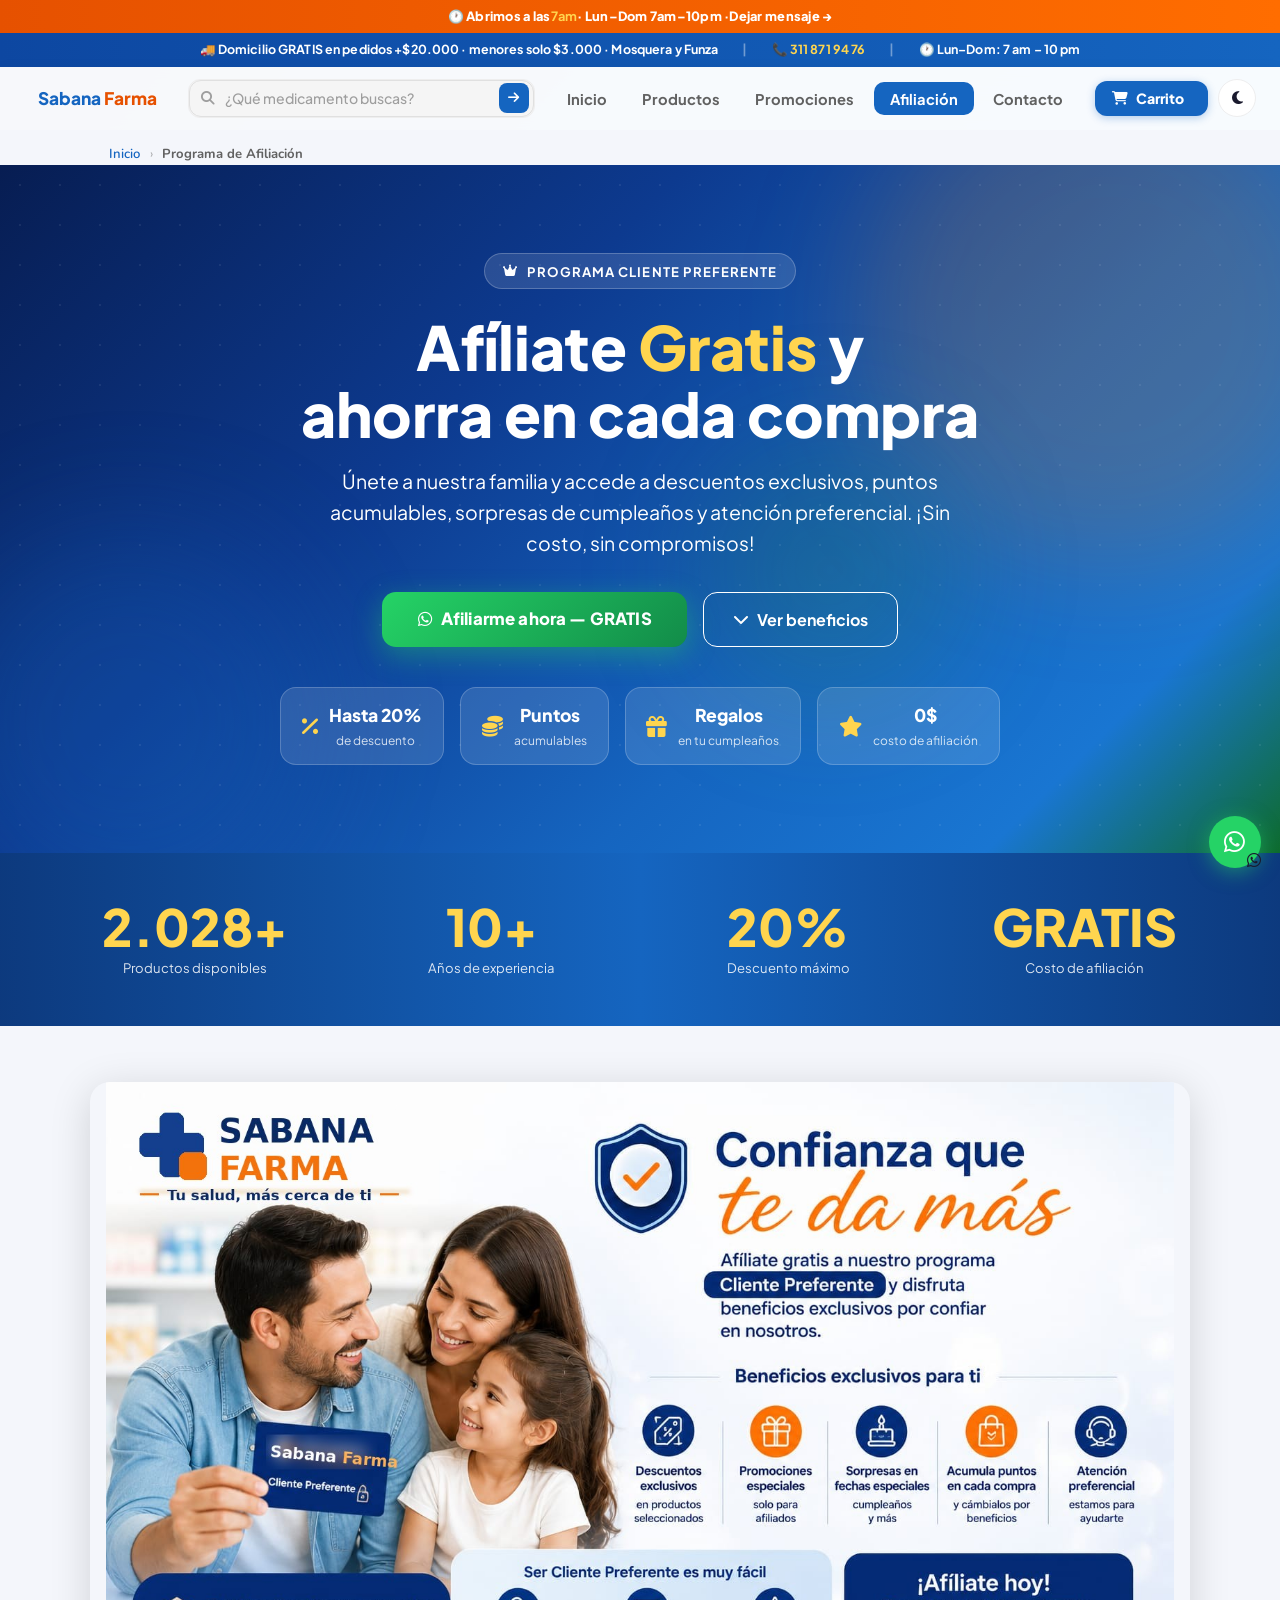
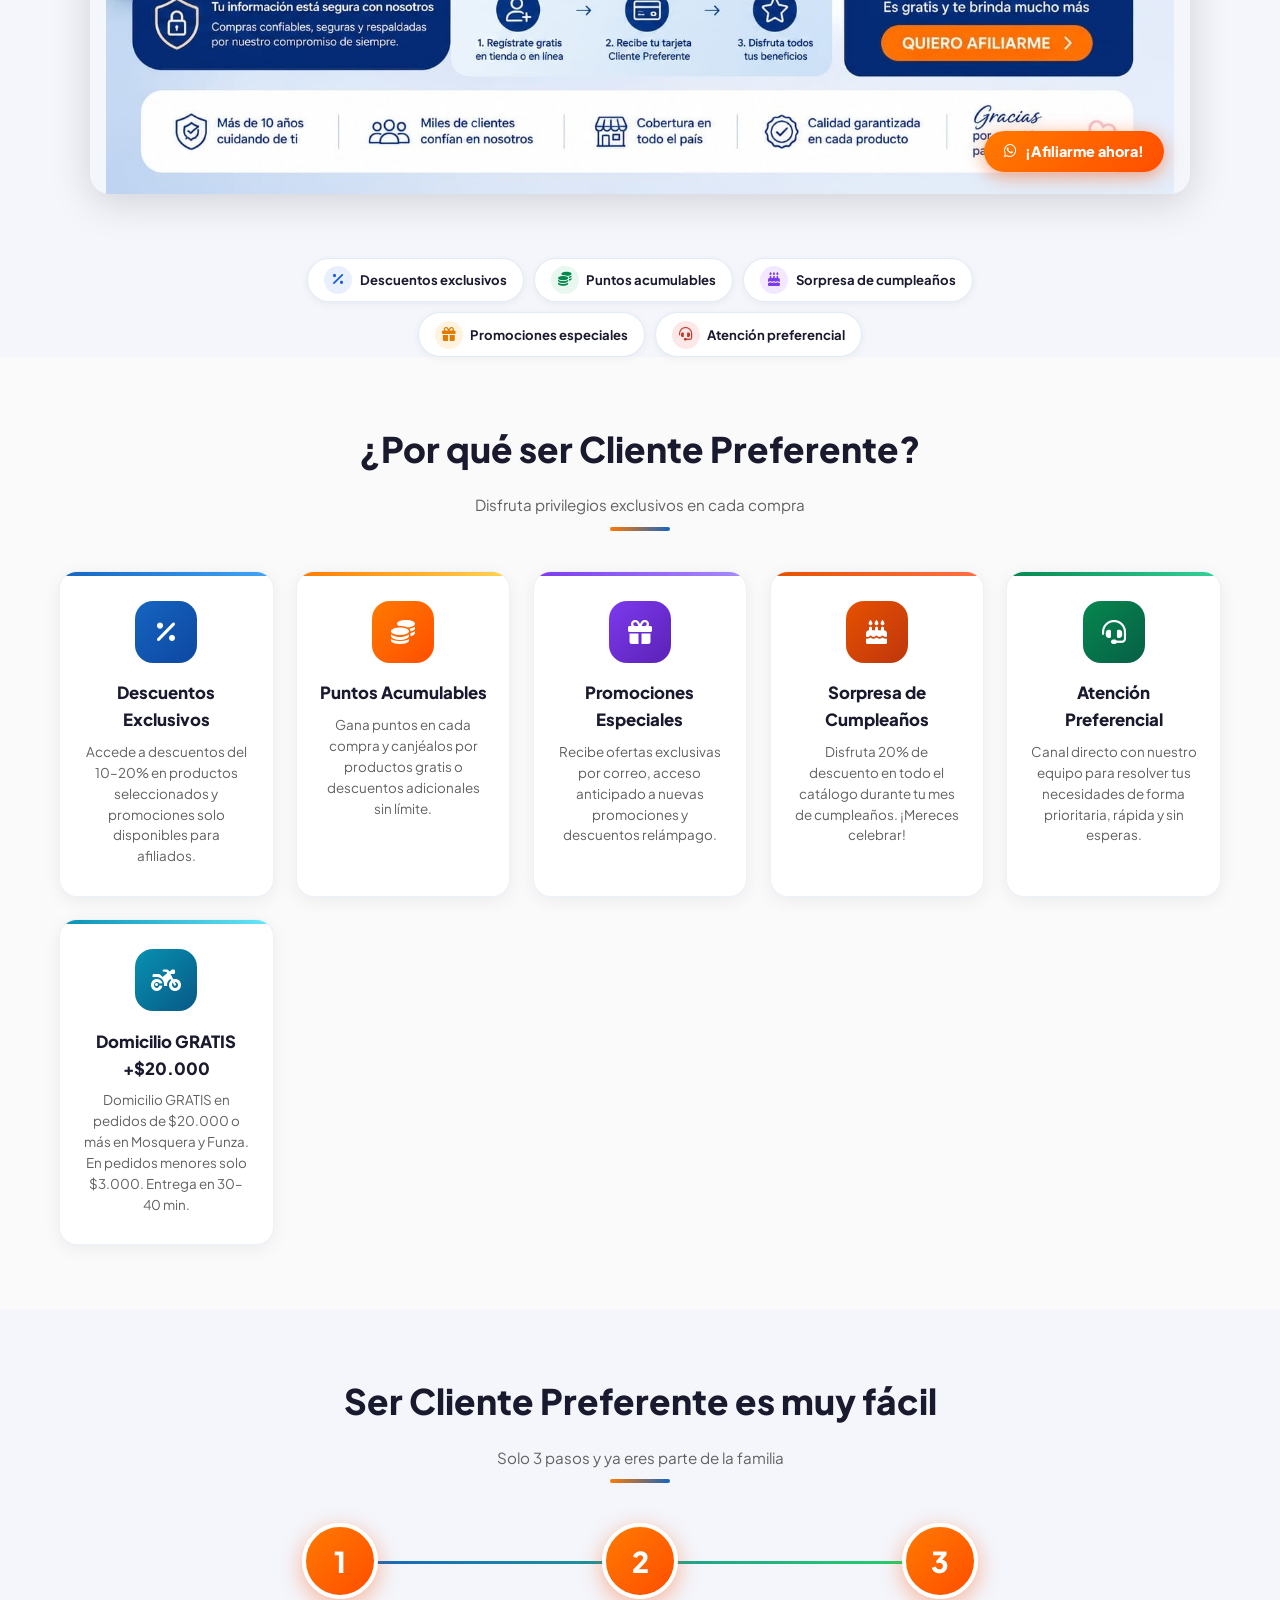
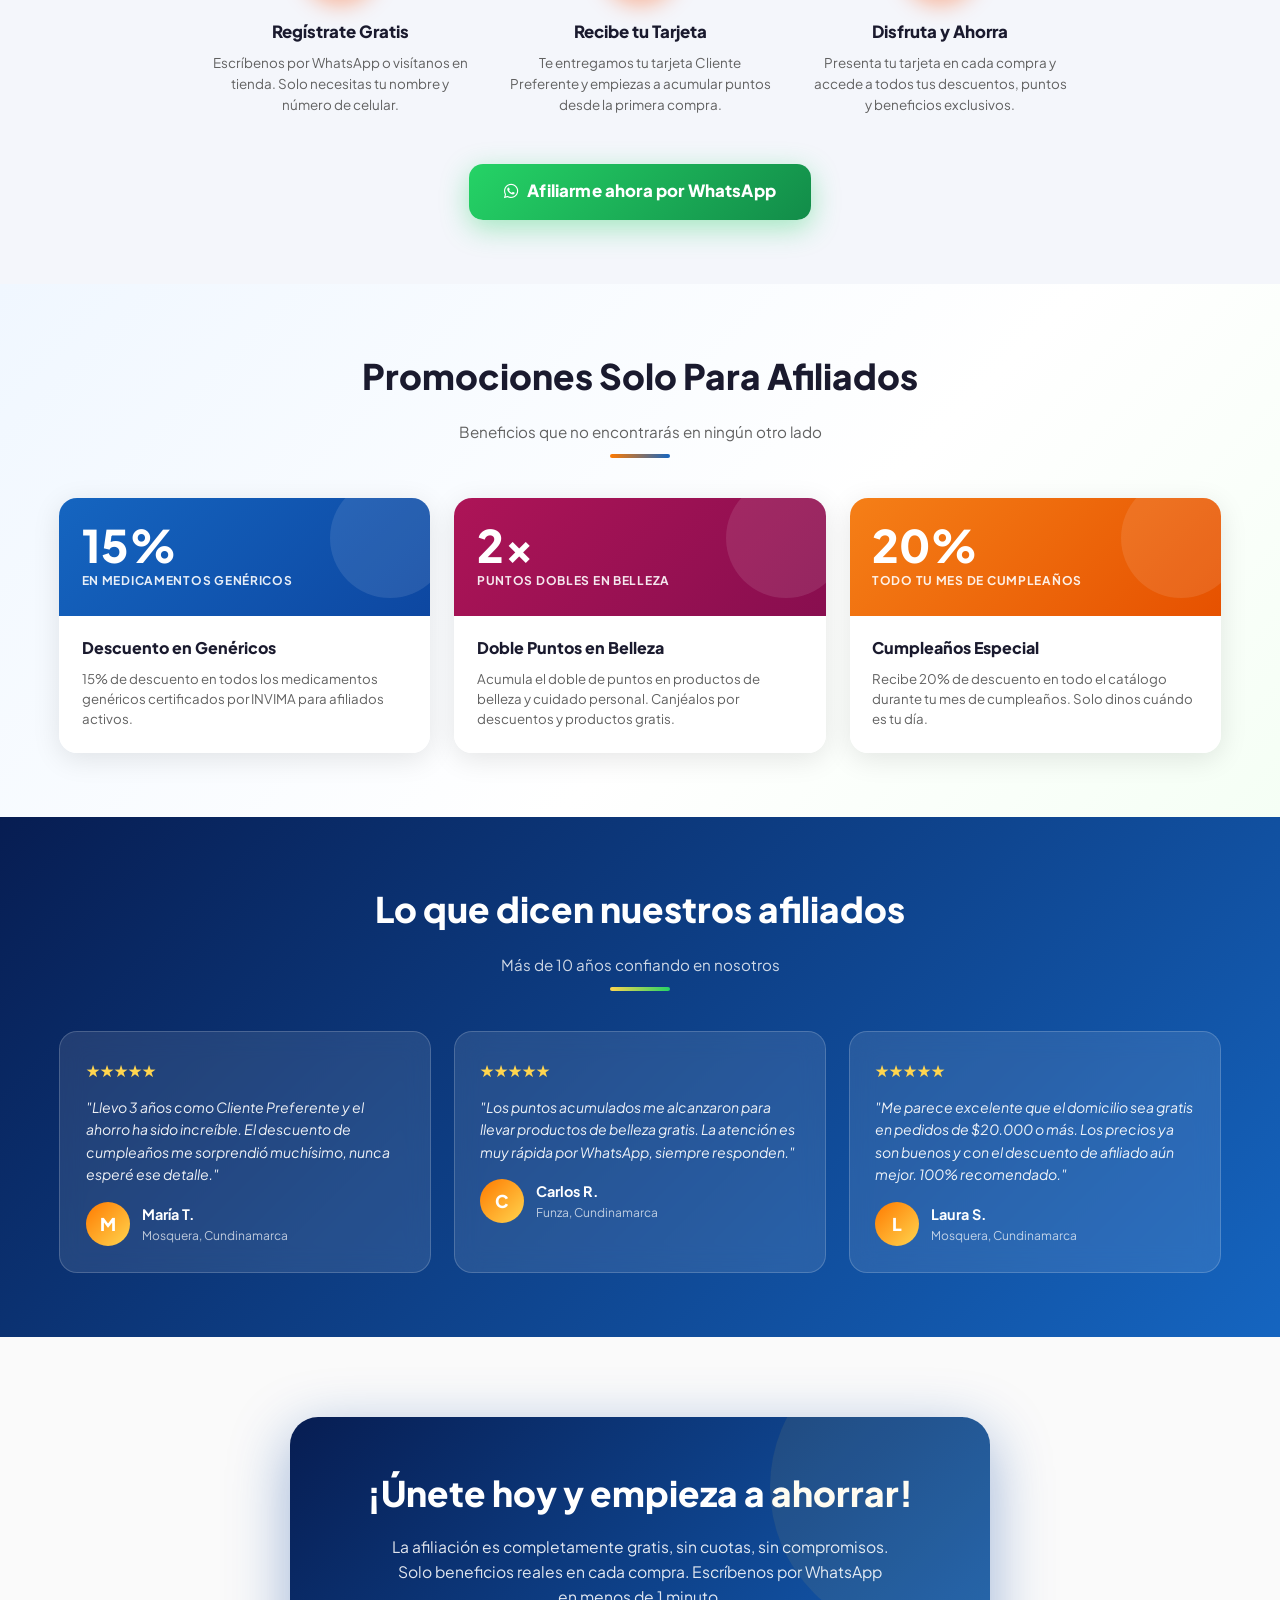
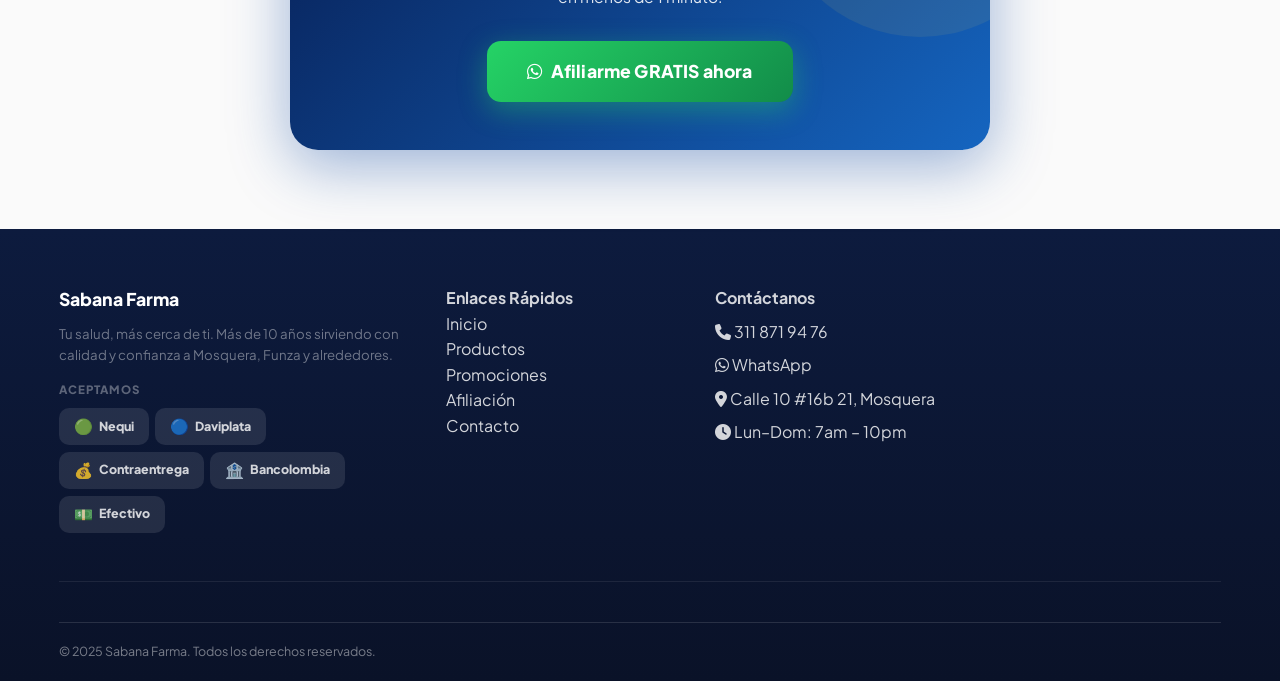
==== commit 00483d92: "Mostrar domicilio .000 en pedidos menores y reubicar tarjeta flotante del hero" ====
--- a/afiliaciones.html
+++ b/afiliaciones.html
@@ -755,7 +755,7 @@
   <!-- NAVBAR -->
   <header class="header" role="banner">
     <div class="top-bar">
-      <span>🚚 Domicilio GRATIS en pedidos +$20.000 · Mosquera y Funza</span>
+      <span>🚚 Domicilio GRATIS en pedidos +$20.000 · menores solo $3.000 · Mosquera y Funza</span>
       <span class="top-bar-sep">|</span>
       <a href="tel:+573118719476">📞 311 871 94 76</a>
       <span class="top-bar-sep">|</span>
--- a/css/estilos.css
+++ b/css/estilos.css
@@ -12148,4 +12148,21 @@
 [data-theme="dark"] .cs-item:hover,
 body.oscuro .cs-item:hover { border-color: var(--azul); background: #1a2540 }
 [data-theme="dark"] .cs-nombre,
-body.oscuro .cs-nombre { color: #e0e0e0 }+body.oscuro .cs-nombre { color: #e0e0e0 }
+
+/* ══════════════════════════════════════════════════════════
+   AJUSTE HERO (jul 2026) — tarjeta flotante "Domicilio GRATIS"
+   Se reubica arriba a la derecha (espejo de la de Productos)
+   para que no tape el nombre y eslogan de Sabana Farma.
+   Además muestra el costo de $3.000 en pedidos menores.
+   ══════════════════════════════════════════════════════════ */
+.hero-float-der {
+  top: 10% !important;
+  bottom: auto !important;
+  right: -8px !important;
+}
+/* En pantallas medianas, más pegada al borde para despejar el centro */
+@media (max-width: 900px) {
+  .hero-float-der { top: 6% !important; right: 2% !important; }
+  .hero-float-izq { top: auto !important; bottom: 8% !important; left: 2% !important; }
+}
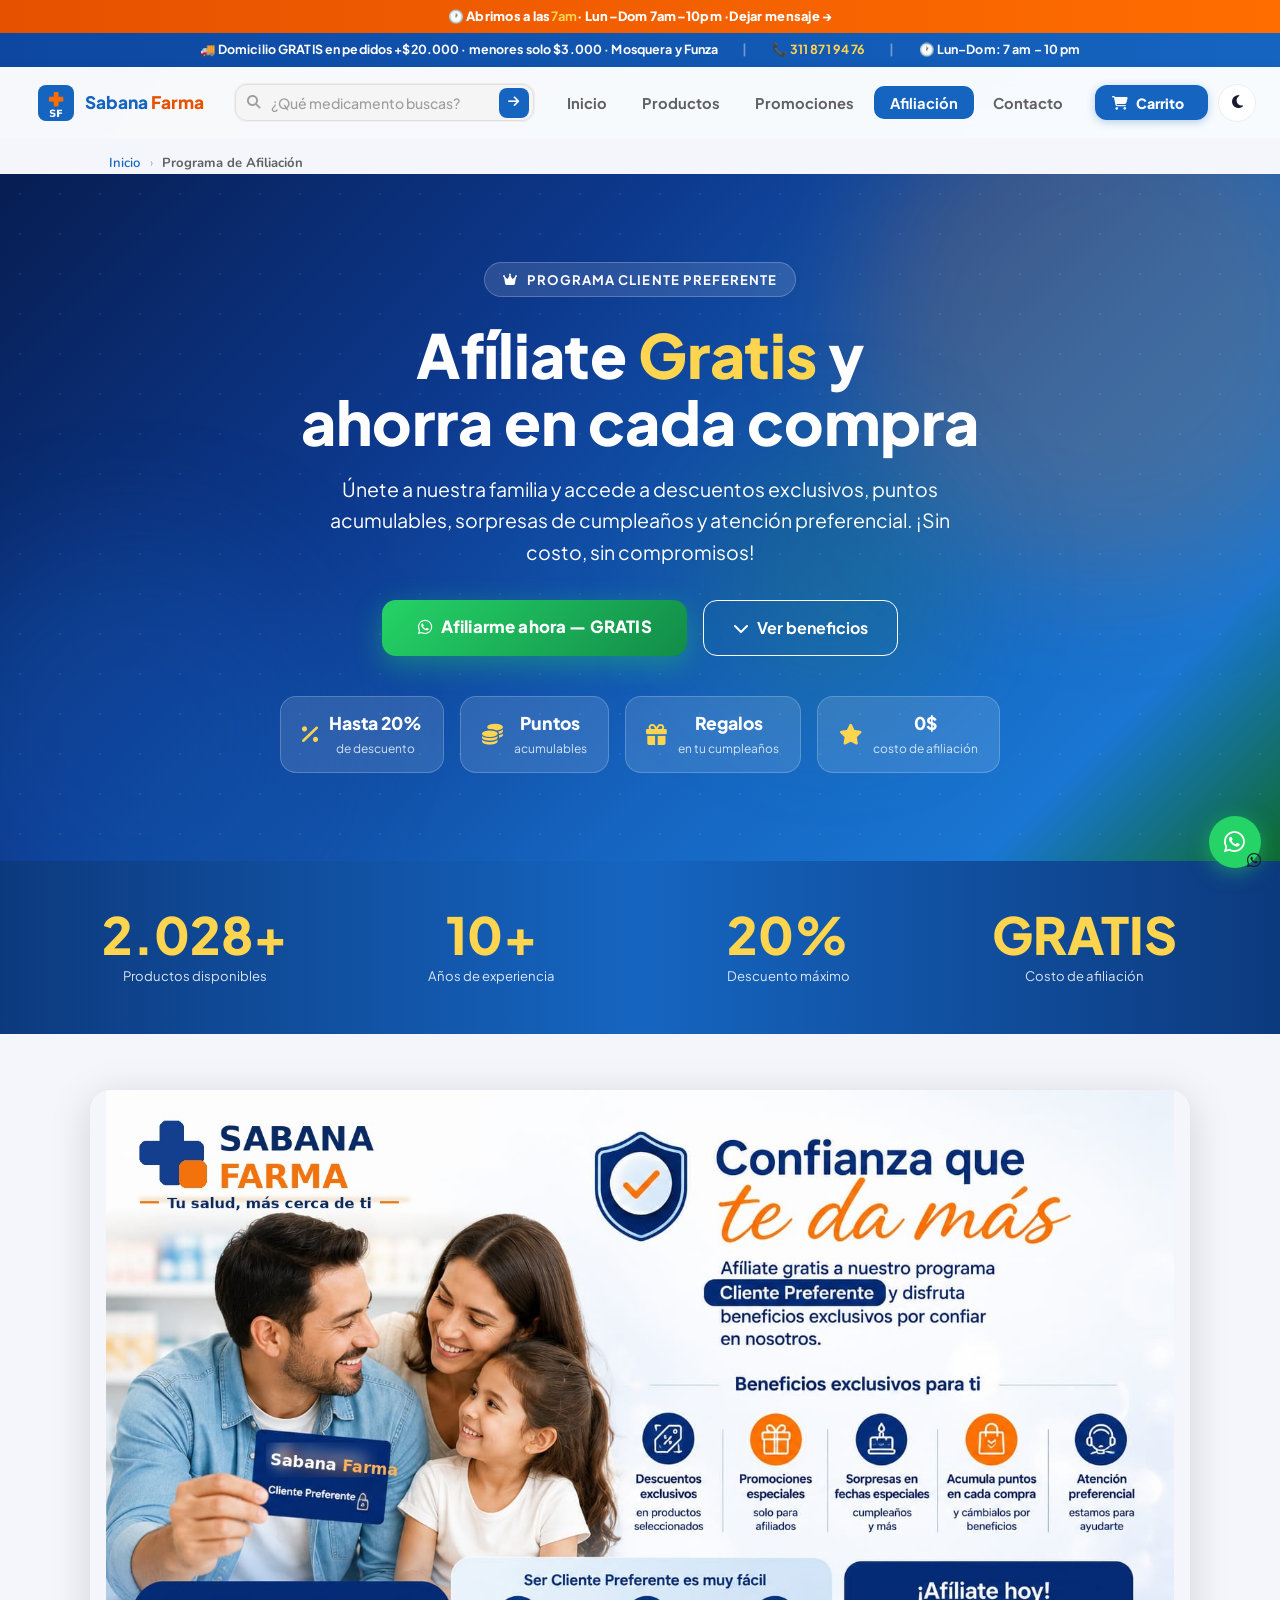
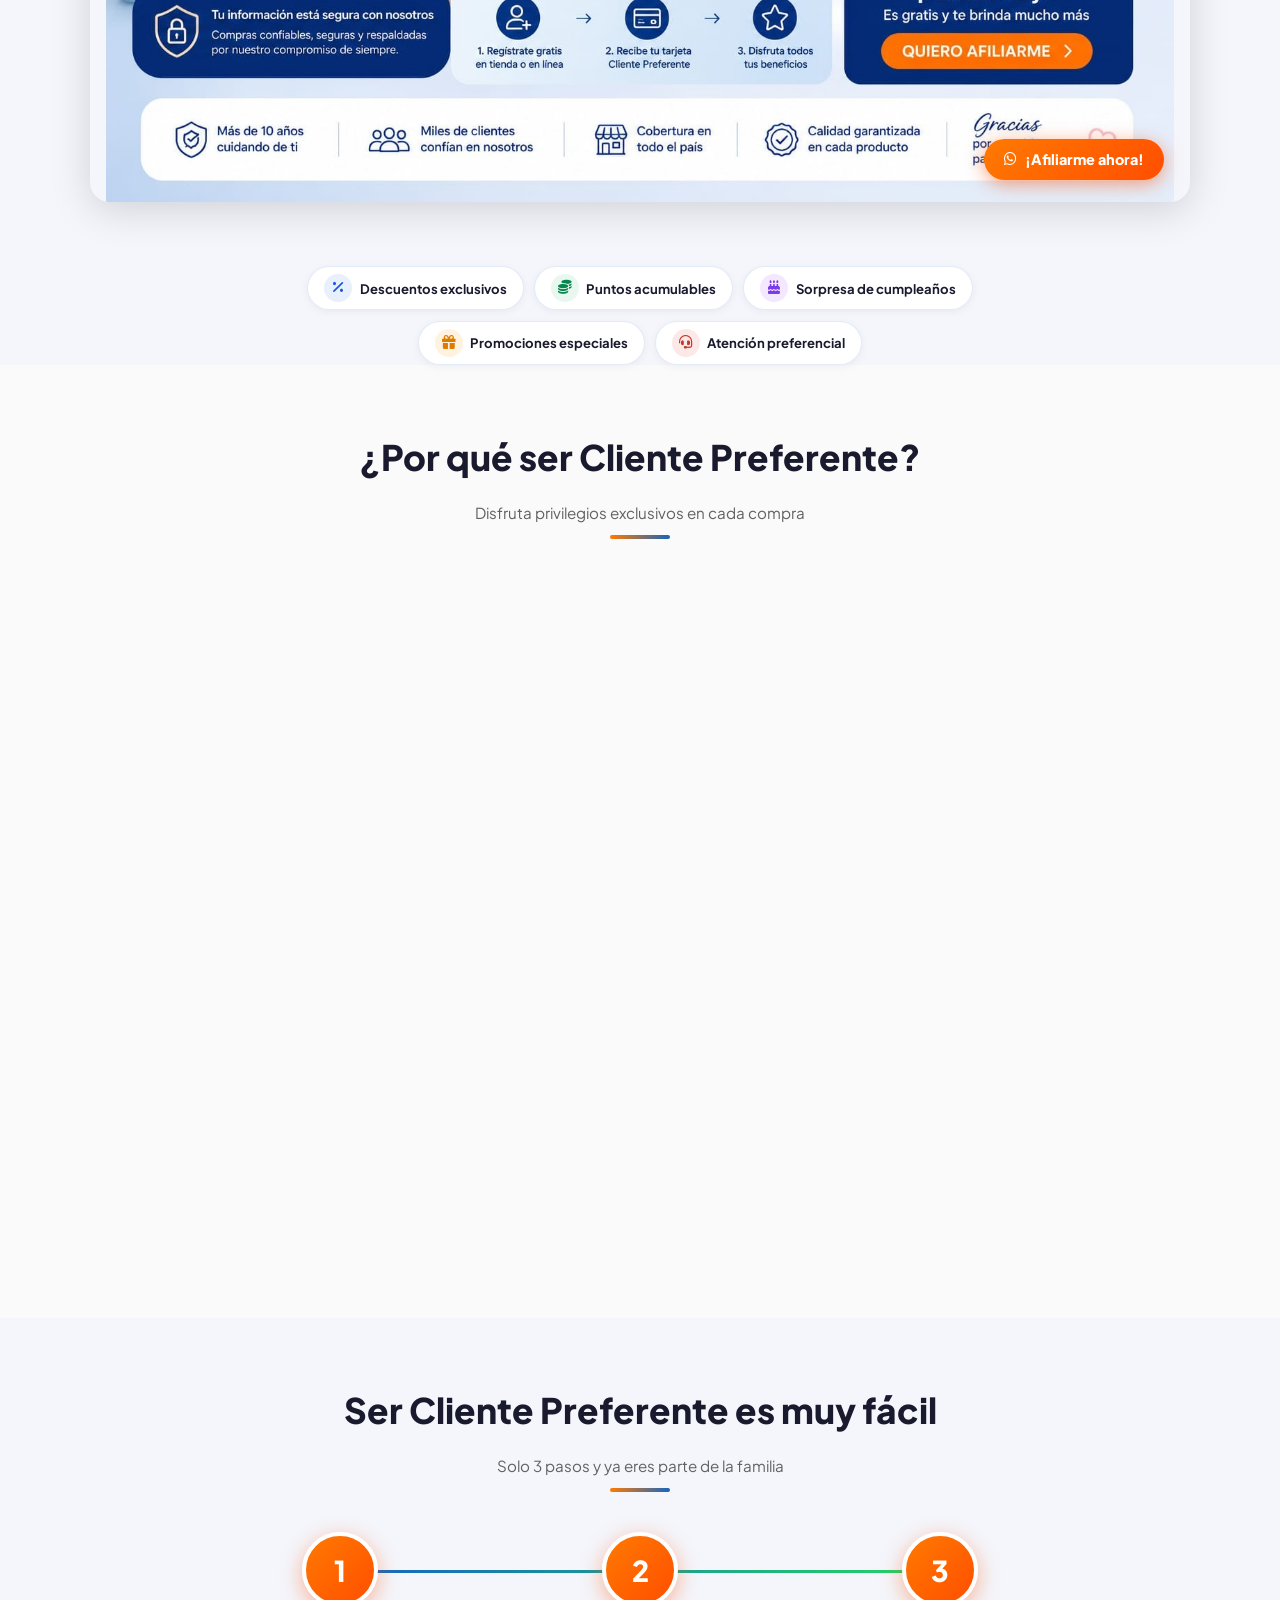
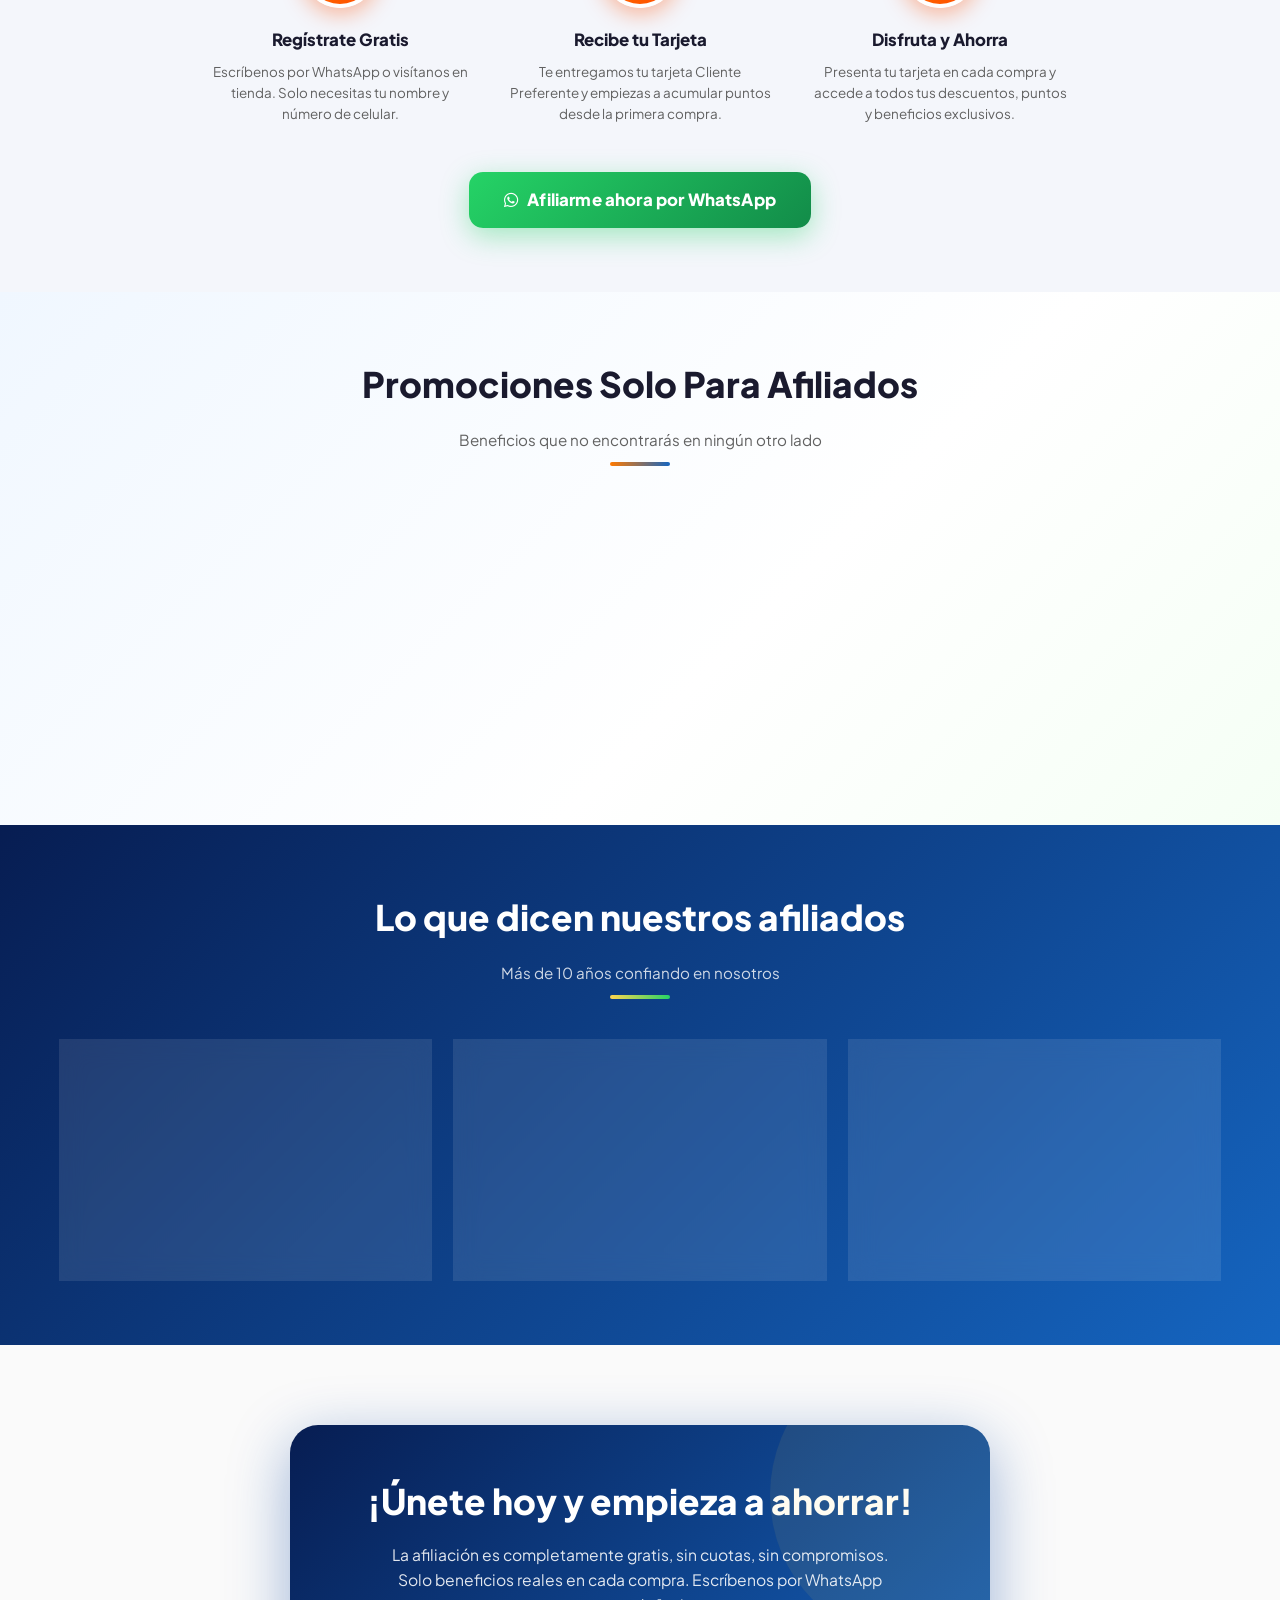
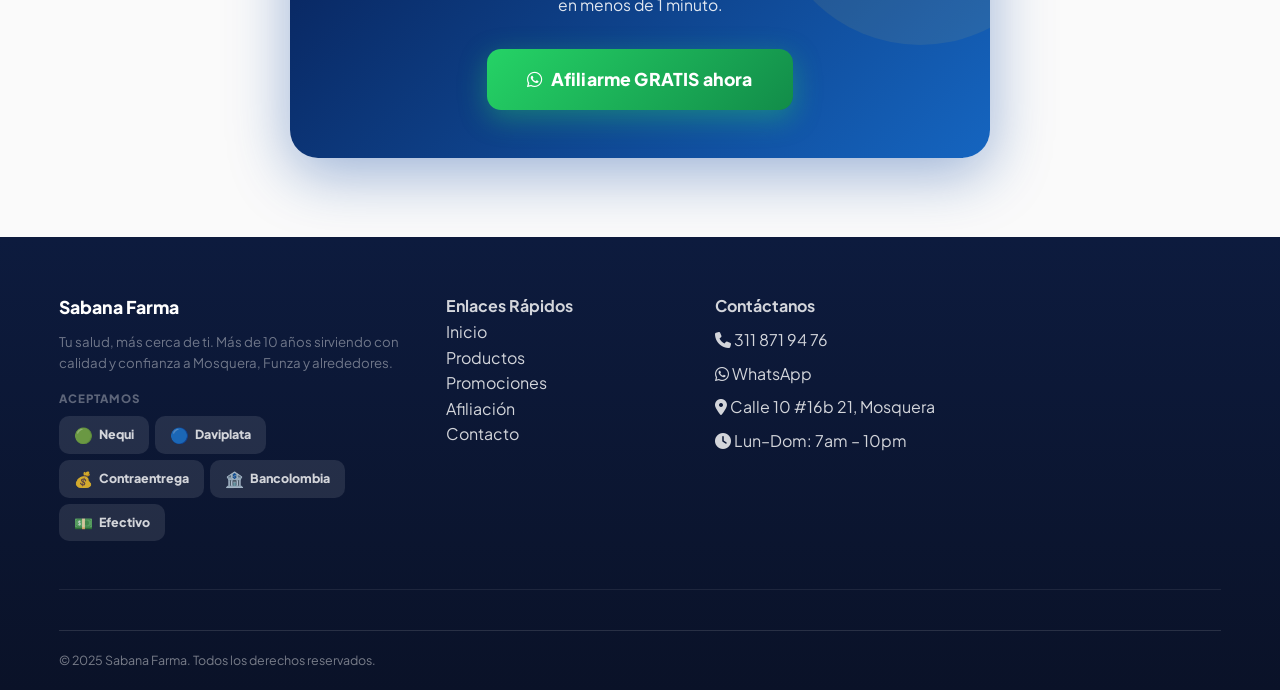
==== commit af60dd6f: "Fix auditoria: numeros unificados, pago demo eliminado, XSS corregido, cross-sell reparado, buscador" ====
--- a/afiliaciones.html
+++ b/afiliaciones.html
@@ -12,13 +12,45 @@
     })();
   </script>
   <meta name="viewport" content="width=device-width, initial-scale=1.0">
-  <title>Programa de Afiliación | Sabana Farma – Mosquera, Funza</title>
-  <meta name="description" content="Únete gratis al programa Cliente Preferente de Sabana Farma. Descuentos exclusivos, puntos acumulables y promociones especiales en Mosquera y Funza.">
+  <title>Programa de Afiliación Gratis | Sabana Farma – Mosquera y Funza</title>
+  <meta name="description" content="Afíliate GRATIS al programa Cliente Preferente de Sabana Farma: descuentos exclusivos, puntos dobles en belleza y promociones especiales en Mosquera y Funza.">
   <meta name="keywords" content="programa afiliación droguería Mosquera, cliente preferente farmacia, descuentos exclusivos Funza">
-  <link rel="shortcut icon" href="img/favicon.ico" type="image/x-icon">
+  <meta name="robots" content="index, follow">
+  <meta name="theme-color" content="#1565C0">
+  <link rel="canonical" href="https://sabanafarma.com/afiliaciones.html">
+  <meta property="og:title" content="Programa de Afiliación Gratis | Sabana Farma">
+  <meta property="og:description" content="Descuentos exclusivos, puntos dobles en belleza y promociones especiales. Afíliate gratis.">
+  <meta property="og:type" content="website">
+  <meta property="og:url" content="https://sabanafarma.com/afiliaciones.html">
+  <meta property="og:site_name" content="Sabana Farma">
+  <meta property="og:locale" content="es_CO">
+  <meta property="og:image" content="https://sabanafarma.com/img/og-banner.jpg">
+  <meta name="twitter:card" content="summary_large_image">
+  <meta name="twitter:title" content="Programa de Afiliación Gratis | Sabana Farma">
+  <meta name="twitter:description" content="Descuentos exclusivos y puntos dobles en belleza. Afíliate gratis en Mosquera y Funza.">
+  <meta name="twitter:image" content="https://sabanafarma.com/img/og-banner.jpg">
+
+  <!-- Schema.org: Breadcrumb -->
+  <script type="application/ld+json">
+  {
+    "@context": "https://schema.org",
+    "@type": "BreadcrumbList",
+    "itemListElement": [
+      { "@type": "ListItem", "position": 1, "name": "Inicio", "item": "https://sabanafarma.com/" },
+      { "@type": "ListItem", "position": 2, "name": "Afiliación", "item": "https://sabanafarma.com/afiliaciones.html" }
+    ]
+  }
+  </script>
+
+  <link rel="icon" href="img/favicon.ico" sizes="48x48">
+  <link rel="icon" href="img/favicon-32.png" sizes="32x32" type="image/png">
+  <link rel="icon" href="img/favicon-16.png" sizes="16x16" type="image/png">
+  <link rel="apple-touch-icon" href="img/apple-touch-icon.png" sizes="180x180">
+  <link rel="manifest" href="manifest.json">
   <link rel="preconnect" href="https://fonts.googleapis.com">
   <link rel="preconnect" href="https://fonts.gstatic.com" crossorigin>
   <link href="https://fonts.googleapis.com/css2?family=Nunito:wght@400;600;700;800;900&family=Plus+Jakarta+Sans:wght@400;500;600;700;800&display=swap" rel="stylesheet">
+  <link rel="preconnect" href="https://cdnjs.cloudflare.com" crossorigin>
   <link rel="stylesheet" href="https://cdnjs.cloudflare.com/ajax/libs/font-awesome/6.5.0/css/all.min.css">
   <link rel="stylesheet" href="css/estilos.css">
 
--- a/css/estilos.css
+++ b/css/estilos.css
@@ -12165,4 +12165,35 @@
 @media (max-width: 900px) {
   .hero-float-der { top: 6% !important; right: 2% !important; }
   .hero-float-izq { top: auto !important; bottom: 8% !important; left: 2% !important; }
+}
+
+/* ══════════════════════════════════════════════════════════
+   BUSCADOR HERO ARRIBA EN MÓVIL
+   En pantallas ≤900px el buscador del hero se reubica (vía JS
+   en index.html) como primer elemento del hero, justo debajo
+   del navbar, para que sea lo primero que ve el cliente.
+   ══════════════════════════════════════════════════════════ */
+@media (max-width: 900px) {
+  .hero-search.hero-search-top {
+    width: 100%;
+    max-width: 540px;
+    margin: 0 auto .25rem;
+    grid-column: 1 / -1;
+  }
+  .hero-search-top .hero-search-inner {
+    border-radius: 999px;               /* píldora como el mockup */
+    box-shadow: 0 6px 24px rgba(0,0,0,.28);
+    border: 2.5px solid rgba(255,255,255,.9);
+  }
+  .hero-search-top .hero-search-input {
+    font-size: 1.05rem;
+    font-weight: 800;
+  }
+  .hero-search-top .hero-search-input::placeholder {
+    color: #263238;
+    font-weight: 900;
+  }
+  .hero-search-top .hero-search-btn { border-radius: 999px; }
+  /* Chips "Popular" más compactos arriba */
+  .hero-search-top .hero-search-chips { justify-content: center; }
 }
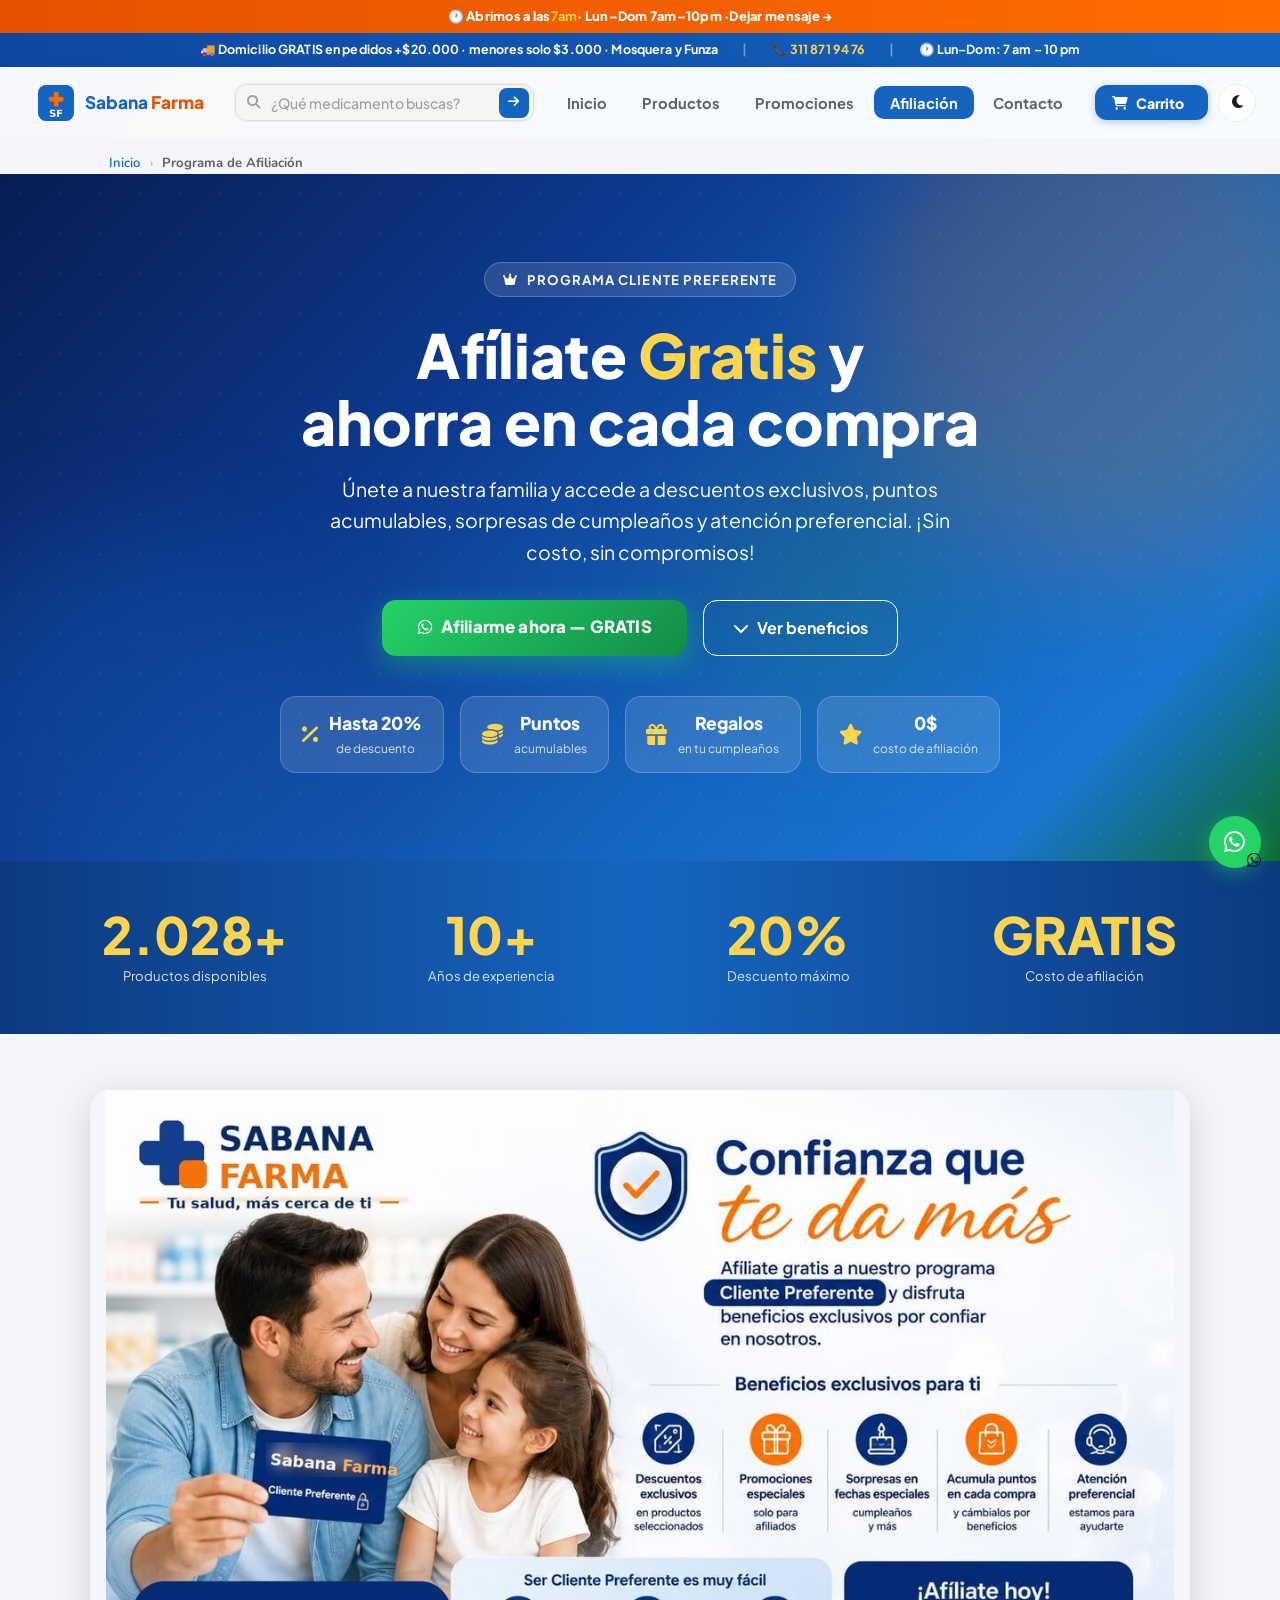
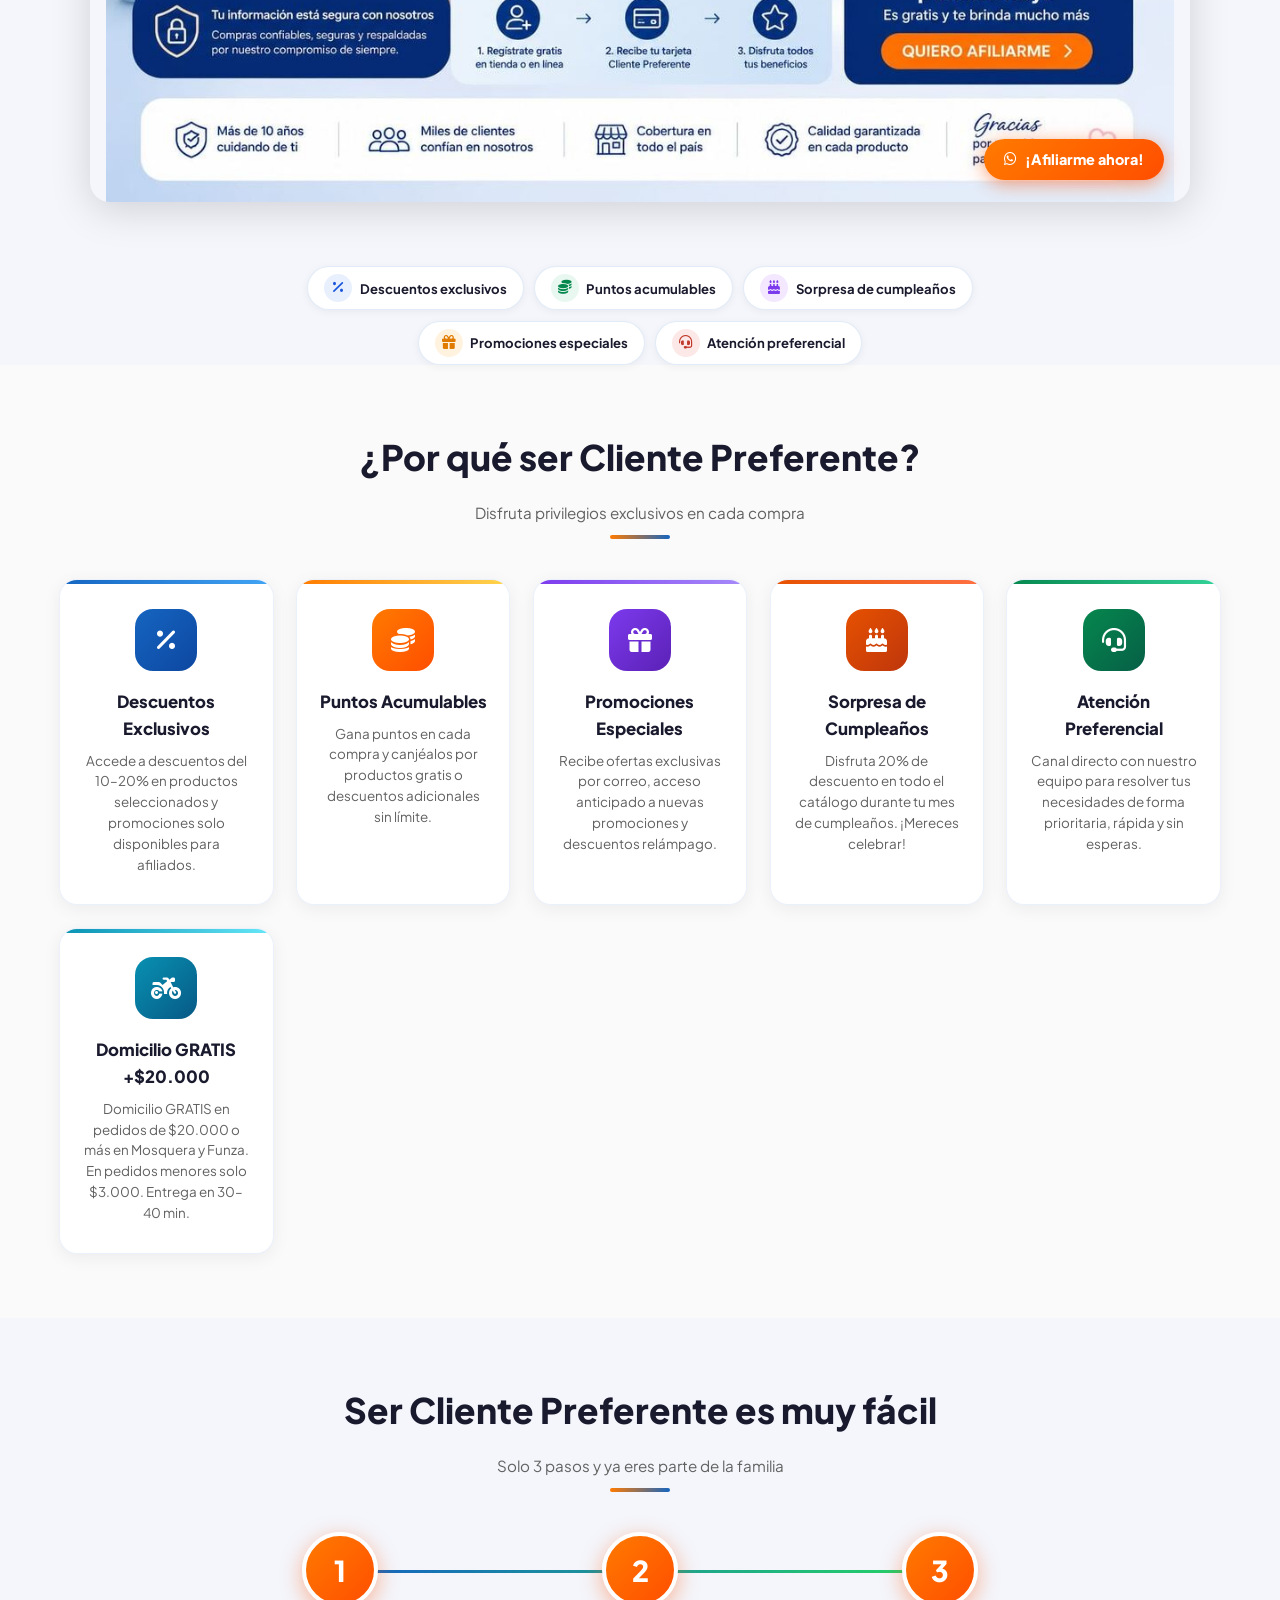
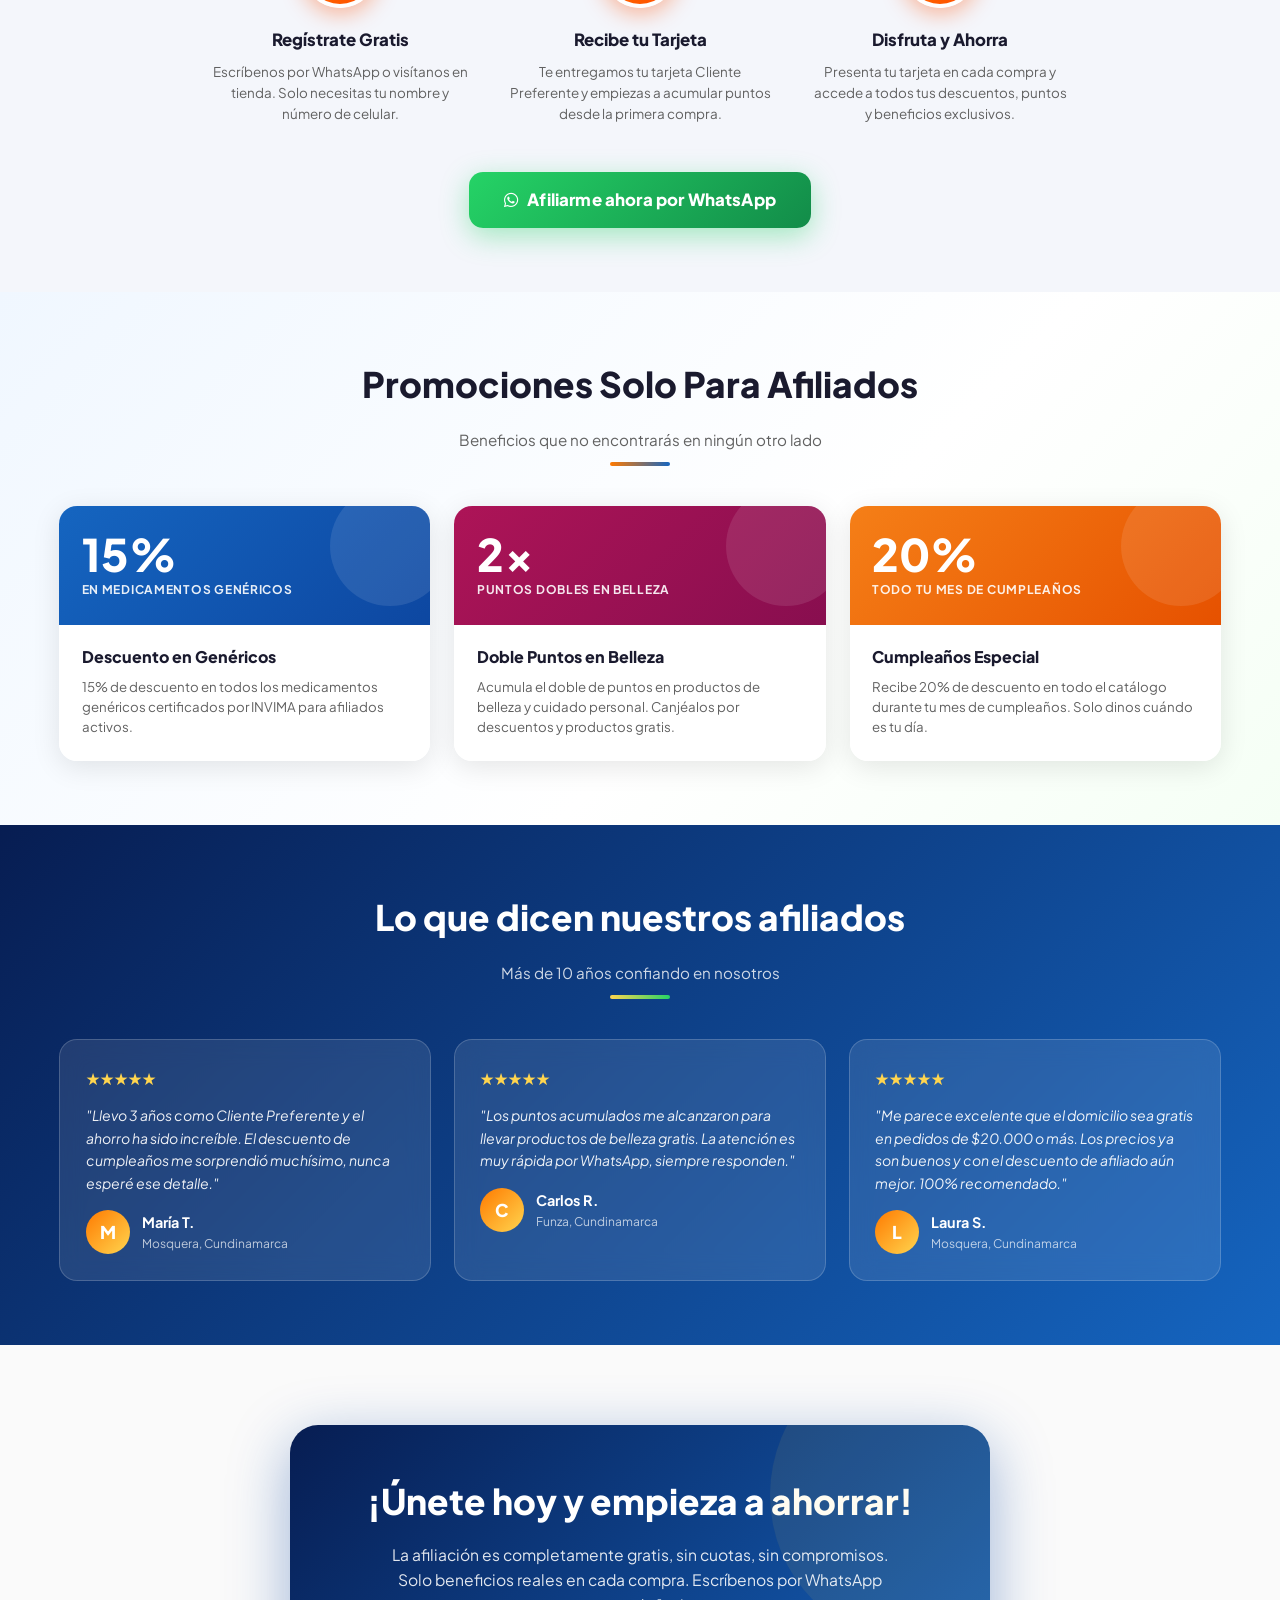
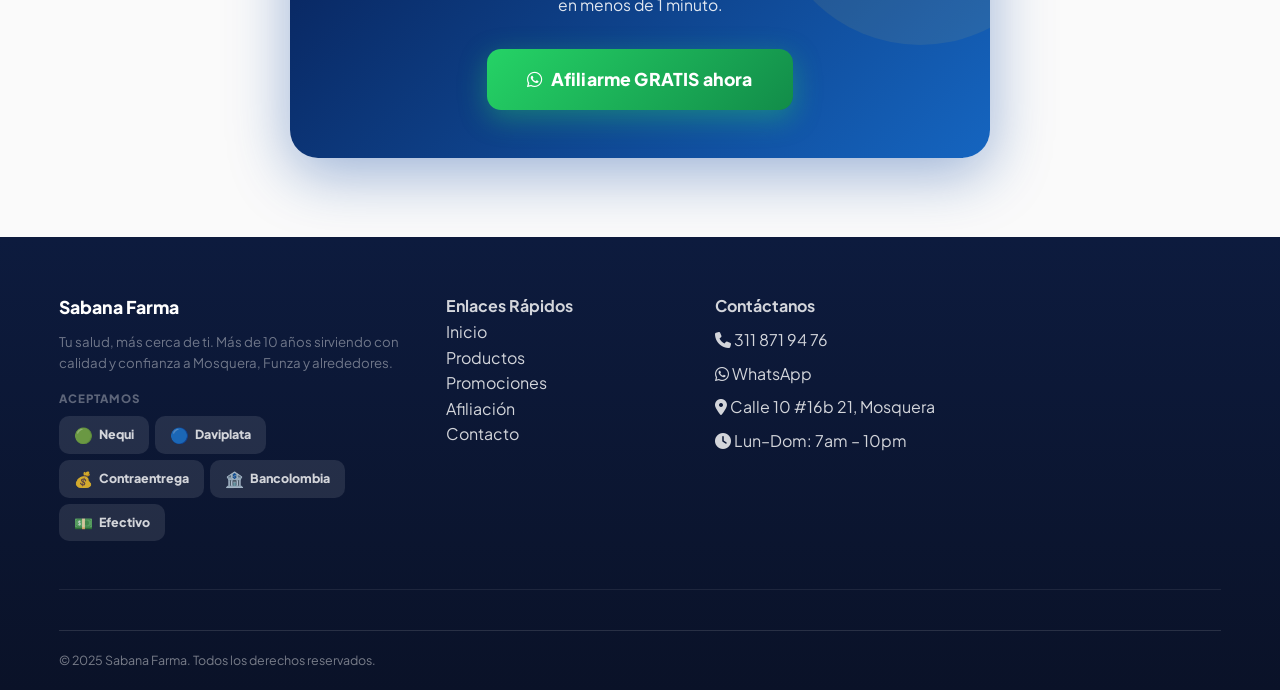
==== commit 4be08e27: "Optimiza afiliaciones (783KB a 48KB), pagos Nequi/Daviplata, receta INVIMA x165, promos 2+1 25%, PWA" ====
--- a/afiliaciones.html
+++ b/afiliaciones.html
@@ -911,7 +911,7 @@
   ══════════════════════════ -->
   <section class="afi-banner-section" aria-label="Banner Cliente Preferente">
     <div class="afi-banner-wrap" id="afiBannerWrap">
-      <img id="bannerAfiliacionImg" src="" alt="Sabana Farma — Programa Cliente Preferente: Afíliate gratis y disfruta descuentos exclusivos, puntos acumulables y atención preferencial." loading="eager">
+      <img id="bannerAfiliacionImg" src="img/banner-afiliacion.jpg" alt="Sabana Farma — Programa Cliente Preferente: Afíliate gratis y disfruta descuentos exclusivos, puntos acumulables y atención preferencial." loading="eager">
       <a href="https://wa.me/573118719476?text=Hola%2C+quiero+afiliarme+al+programa+Cliente+Preferente"
          target="_blank" rel="noopener"
          class="afi-banner-cta"
@@ -1277,39 +1277,7 @@
   <script src="js/carrito.js"></script>
   <script src="js/pago.js"></script>
 
-  <script>
-    /* ══════════════════════════════════════════
-       BANNER BASE64 — inyección dinámica
-       Evita que el HTML pese demasiado al editar
-    ══════════════════════════════════════════ */
-    (function() {
-      var B64 = '/9j/4AAQSkZJRgABAQAAAQABAAD/2wBDAAMCAgMCAgMDAwMEAwMEBQgFBQQEBQoHBwYIDAoMDAsKCwsNDhIQDQ4RDgsLEBYQERMUFRUVDA8XGBYUGBIUFRT/2wBDAQMEBAUEBQkFBQkUDQsNFBQUFBQUFBQUFBQUFBQUFBQUFBQUFBQUFBQUFBQUFBQUFBQUFBQUFBQUFBQUFBQUFBT/wAARCAQABgADASIAAhEBAxEB/8QAHwAAAQUBAQEBAQEAAAAAAAAAAAECAwQFBgcICQoL/[base64]/8QAHwEAAwEBAQEBAQEBAQAAAAAAAAECAwQFBgcICQoL/[base64]/[base64]/wUx8IeB/E0+j+FPD83jdbSV4bnUlvltLRmAXBgcJIZVyXBbCr8oKl1YNXD/8PYP+qW/+XD/9y17kMkzCpFTjS0fml+DdzzpZhhYtxc/wf+R+gVFfn7/w9g/6pb/5cP8A9y19M/s4/tW+EP2kdPuU0kTaR4hsYkkvdEvmUyqpC7pImB/exByU34Vgdu5E3rnHEZVjcLD2lanaPe6f5NmlLG4etLkhLX5/[base64]/ALf1OHSLuVWdZBbtHLK6qVYff8kIwOQUd1I5yPqGvj3/AIKi/wDJAPD/AP2M9v8A+kl3Xq5VFSx1JSXU4sa2sPNrsfl5RRRX7QfAhXQfD7xzqvwz8baL4p0SbydU0m6S6hyzqkmD80b7GVijrlGUEblZh3rn6KmUVOLjJXTGm4u6P6BaKKK/BD9KCiiigAooooAivLyDT7Se6upo7a1gRpZZpmCpGijLMxPAAAJJNfAPxm/4KvaZoOs3WmfDnwyniCGBin9s6rK0UEpHeOJQGZfdmU+3eva/+CjHim98L/so+KBYSPDJqU1tp8kiEgiJ5QZB9GVSh9mIr8w/2PvAfhH4l/tC+FfD3jeZE0C6eUvDJMYVuZFjZo4S4II3OFHBBP3RyRX0mW4KjOjPE11dK+nornk4vEVI1I0abs31PeIP+CtXxSWfM3hbwhJDn7iW90rY+puD/KvZvgP/AMFQJ/id8QvDng/W/AUdlc61exWMd/YaiWSN3YKCYnjzjJ/v19RH9lP4NmwFn/wq/wAJ+SF27v7Ih8zH/XTbuz75zXm3/Dvb4X6L8SvDXjbwlFe+FdQ0XUodQ+x28zT2lxscMVKSEshOMAqwAz901MsRltWLTpOL6P8A4ZjVLFwafPc+naKK4P48fE6D4N/B/wAWeMZyu7S7F5LdH6SXDfJCh/3pGQfjXgQi5yUY7s9STUU2z5S+M/8AwVGsPhb8UfEfhHTfAH/CSW+jXRsm1L+2/swllQASgR/Z3xtfcv3jnbnjOK3v2av+Cjth8f8A4rWPgm98Ff8ACKy38EzWt4dX+1CSZF3+UV8iPGUVznPVQMc8flz4G8I6x8X/AIkaR4es5Dca1r+oJB58xJ+eR/mlc9cDJZj6A0nhnXNZ+D/xL0/VYo2tdd8N6osphc42zQyfMje2VKkema+6llGF9m6cV79t7vfvv3Pm1jq3MpN+7fyP6Eq4b44fE7/hTXwo8SeNf7N/tj+xrYXH2Hz/ACPO+dVxv2tt+9nO09K6Lwf4psPHHhPRvEWlyebp2q2cV7bv3MciB1z74PNeSftwf8mo/Ej/ALBw/wDRqV8VRgpVowmuqT+8+gqStTco9j5U/wCHwn/VJP8Ay5P/ALkp8P8AwWCjZwJfhO6J6p4iDH8vsor8/fAOmW2t+O/DmnXsXnWd3qVtbzx7iu9HlVWGQQRkE8g5r9gdY/4Jv/ALUtNuLa28IXGkzyIVS8tNXvGkiP8AeUSSuhI/2lIr6zF0MtwTiqlN69m/8zxaFTF103Ca09P8jnvhB/wU1+F/xJ1m10fWre/8E39y4jim1LZJZsxOApmU/Lz3dVUdzX14DkZHSv53PGOgDwr4u1zRFuFu102+nsxcIMCXy5GTcPY7c/jX7f8A7HPiLUPFX7MPw51HVJHlvW0tYWklJLOsTNEjEnqSqKc985rzc0y+lhoRq0dn0OrB4mdZuFTdHslfHX7Tn/BRaw/Z5+Kdx4Ks/Bn/AAlc9nbQy3d1/a32QQyyDeItvkSZwhjbOR9/GOMn6z8T+IrHwh4b1XXdTl8jTdMtZby5lP8ABFGhdj+QNfgD458Vat8X/ibrGvTxvcav4g1J51gT5jvlf5I19hlVA9AKjKcFDFTlKqrxX5l43ESoxSg9WfpF8Iv+Cp1h8SfiZ4b8K6l8P/8AhHbXWLxLL+0/7c+0CF3+WPKfZ0yC5VSdwwDnnGK+7q/nv+IvgbWPg98R9Z8Mam3k6xod4YWmgJAJU5SRD1ww2sD6EV+5f7PHxSi+NHwW8JeMFZWuNRsl+1qnRLlMxzrjsBIr49sVea4KlQjCrQXuv1fmt+5GCxE6jlCo9Udh4s13/hF/Cus6z5H2n+zrKa88jfs8zy0L7d2DjOMZwcelfnv/AMPhP+qSf+XJ/wDclfefxZ/5JX4y/wCwLe/+iHr+e8DJrTKMHQxUZutG9rdX+hOOr1KLioO1z94P2Y/2idK/aY+GcXirT7P+ybuO4ktL7SmuPPa1lU5A37V3BkKsDtHUjqDW38e/it/wo/4ReIvHH9l/21/ZEUcn2D7R9n83dKkePM2ttxvz909K/Kj/AIJ9fH1/gd8codI1ac23hvxMyabfrKdqwT7iIJiD02uxQk9FkYnpX6L/ALe//Jo3xF/69rf/ANKoa5cTgY4fGwp29yTVvRvVG1LEOrh3P7STPDfhN/wVI/4Wj8TfC/hH/hWX9mf23qENh9s/t/zfJ8xwu/Z9mXdjOcZGfWvvGvwd/ZN/5OZ+GH/Yw2f/AKNWv3iqs3wtHC1Ixoqya8/1Fga060G5u4jMEUsxCqBkk9BX56eJP+CutjpXiLVLLTPhodW062upYba/Ov8AlfaYlchJdn2Ztu4AHG44z1NfR/7c/wAWv+FQfs2+KL6CbydV1ZBo1gQcN5s4IZgexWISuD6qK/G/4X/DDW/i54ml0LQIPPvo7G6vyuDjZBC8pHHdioQf7TrXRleBo1qU62IWi21a9djLGYipTnGnSep+s37JP7dth+1F4u1nw5N4V/4RPUbKzF7bqdT+1i5QOFk/5ZR7SpaM45yGPTbz9T1+Cn7M3xWb4K/HPwj4saQx2VpeLFfY72sg8ubjvhGZh7qK/emORZY1dGDowDKynIIPQg1yZrg44SqvZq0Wv+HN8FXlWg+d6odRRRXiHoBRRRQAUUUUAFFFFABRRRQAUUUUAFFFFABRRRQAUUUUAFFFFABRRRVkBRRRQAUUUUAFFNp1ABRRRQAUUUUAFFFFABRRRQAUUUUANooooLHUU2nUAFFFFABRRRQAUUySZYEZ3avkr4zf8FG/h98Nr6403w/DP441OBikx06RUtIW95+ldGHwtbEy5KMW2Y1K0KKvUdkfXFFfAvgj/grBoWo6itv4n8D3uk2ufmu9Lv1vQn+8pRK+0vAXxG8O/[base64]/PX9s/8Abr1qw8Tal4B+G17No66bLNZaxrixhZ5ZgGjkgg3DMaoc5lGHLqChVV3SfIv/AA0P8Vf+imeMf/B/d/8AxyvrMLw7icRSVWUlG/R7ni1s1pUpuCV7H7iV8e/8FRf+SAeH/wDsZ7f/ANJLuvz9/wCGh/ir/wBFM8Y/+D+7/wDjlY3in4qeNfHGnx2HiPxhr3iCxjlE6W2qanPcxLIAVDhXYgMAzDPXDH1r2MFw9VwuIhWlUTUXfZnBiM0hWpSpqL1OXooor7k+dCiiigD+gWivw7/4aH+Kv/RTPGP/AIP7v/45R/w0P8Vf+imeMf8Awf3f/wAcr85/1Wrf8/V9zPqv7Yp/yM/cSivxL0D9qP4u+GtWg1K0+JHiSa4h3bU1DUZLyE5Uqd0MxeNuCcblODgjBANfqH+yf+05YftK+Cbi6a0/szxPpHlRavYxq3khnDbJYWOco+x8KSWQqQcja7+TmGSYjAU/atqUerXT1O3C5hSxMuRKzPcaKKK+ePUPO/2hPg/bfHj4P+I/BVxOLR9RhBtrplyIJ0YSROR1xvUZx1Ukd6/EL4sfBHxr8EfEEuk+MNButKlVysVyyFra5A/iilHyuD14OR3APFfvL4y8caD8PNEOseJdVttF0pZY4HvLttkSPIwRNzdFBYgZOAO5FXpYNM8UaQFljtNW0u7QMA6rNDMh5B7qwNe1gMwqYFNct4v8/JnBicLDEO97NH4TeB/2p/i38OViTQfiDrltbw4EdrcXRuYEA7CKXcgH4V9hfs5f8FSdTutfsNB+K9lZtY3MiwjxHp8fktAxOA08X3SuTyybdo52tX1D8VP2EPg18TtNu1PhOz8M6nIjeVqegoLRonx94xpiN+eoZTn1HWvxQv7YWV9cW6ypOsMjRiWM5V8HG4ex619FReDzWElyWa+/XzR5VT2+Ckveuj+jNWDKGUggjII71+e3/BWj4tfYdA8KfDizmxLfSHWNQRTg+UmY4FPqGcyn6xLX2b8Ari6ufgR8OZ9QZmvZPDenPcM/UyG1jLE++c1+L37WXxa/4XV8f/F3iWKbztNN0bPTiDlfssP7uMj03BS/1c14mUYbnxbb2h+ey/zPQx1blopLeR9Bf8Ep/hV/wk3xg1rxtdQ7rPw1ZeVbuR/y9XAZAR64iWbPpvWuE/4KPfCv/hXH7Suq6hbw+XpnieFdYhKj5fNbKzjPr5is5/66CvMvhL+1P8T/AIF6DdaN4H8SroenXVybuaIabaTs8pVV3F5YmboqjGcDnjk5z/jB+0V8Qfj2NL/4TvXl106X5n2RvsFtbtF5m3eMwxoSDsXg56V9NHD4hY14htcjVra3t93c8h1aTw6pWfNv/XyP0m/4JcfFr/hNfgbeeEbubfqPhS7MUascsbSYtJEfwcTL7BVr1v8Abg/5NR+JH/YOH/o1K/NH/gnh8Wv+FXftJ6LbXM3laV4lU6Lc7j8oeQgwN9fNVFz2DtX6Xftwf8mo/Ej/ALBw/wDRqV83jaHsMxi1tJp/jr+J62Hqe0wrT3Sa/A/EHStTudE1Sz1Gyl8m8tJkuIJNobY6MGU4IIOCBwRiveNY/b8+PuuabcWNz8Q7hIJ0KO1pp9nbSAH+7JHCrqfdSDXkvws/5Kd4Q/7DFn/6PSv6Dbuzgv7eS3uYI7iCQbXilQMrD0IPBr3MzxdLDSh7Skp3vv0/BnnYShOspcs3H+vU/nw+Hdn4X1XxtpkHjbVr/R/Dksw+232nWwuZ0XPOFLDr3bDEddrdK/e/4Zx+Gofh74ci8HS283hWOwhj0yS1ffG1uqAJg9+BznnOc85r8WP21fD/AIY8LftO+OdM8IRW1tosFzFi3swBDDMYY2njQDgBZS42jhTkDGK+/wD/AIJT67qGq/s5apZ3cjy2mm+ILi3syx4SNoYZWQe2+R2+rmuPOIe3w0MQm0tNPX9TowMvZ1ZUmvn6Fv8A4KffFr/hBPgHH4YtZvL1PxZdC1wpwwtYsSTEfU+Uh9pDXw//AME8PhV/ws39pjQp7iHzdM8OI2t3GRxujIEAz6+a0bY7hWq5/wAFHfi1/wALL/aQ1PTbabzNK8LRDR4Qp+UzKS1w2PXzGKH2iFeQfB/9oTx/8BZNUk8Ca6uhyamI1u3+w21w0gj3bBmaN9oG9uFxnjOcDHXhMLUhl/s6ekpK+vn/AMD8TCvWjLE80tl+n/BPqb/gq/8ACv8AsD4oeHvHdrDttfEFmbS7dR/y82+ACT/tRMgH/XI13f8AwSW+LXnWPi74b3k3zQsNa09GPO07Y7hR7A+SQP8AaY18ZfFj9qz4pfHHw7BoXjfxMuuaXBcrdxQnTbSApKFZQweKJW6OwxnBzUP7L3xYb4KfHfwj4qeUxWFvdiC/54NrKPLmJHfCsWA9VFXLB1JYB4epZyS0t5bf5EqvFYn2sNE/6Z+3vxZ/5JX4y/7At7/6Iev58Y/9Yv1Ff0GfFZ1k+FPjFlIZW0W8IIOQR5D1/PnH/rF+orgyD4Knqv1OnMvigfXH/BSP9n7/AIVP8ZD4q0q28rw54tZ7tdi4WC9BzPH7biRIP99gPu17pcftA/8AC+f+Ca3jdtQufO8UaBbWum6pubLyEXMPlTn/AK6IOT3ZX9K+s/2pPgdbftB/BfXPCjrGup7PtelTv/yxvIwTGc9g2SjH+67V+JmieMde+HNp4y8NbHtotZtTpWq2M4KlWjnSQZHZ0ePH0LDvVYOSzChBS+Om191/8vxQq6eFqSa+GaZ1X7Jv/JzPww/7GGz/APRq1+8Vfg7+yb/ycz8MP+xhs/8A0atful4i1+y8K+H9T1rUphb6dptrLeXMp6JFGhdz+ABrjz5XrQS7fqb5bpTl6n5ff8FW/i1/wkXxR0LwFaTbrTw7a/arxVPBupwCAR/sxBCP+urV33/BJP4VeTp/jH4i3UPzTuuiWDsOdq7ZZyPYkwjPqjCvz++J3jy9+KHxD8R+LNRJF3rF9LeMhOfLDMSqD2VcKPYCvQvhx+2T8YPhJ4Qs/C/hLxaukaHZl2htV0qylwXcuxLyQszEsx5JPYdABXtVMFU+orC0mk9L3+99+p58cRD6w609uhU/ay+Ff/Cm/wBoLxj4bih8nTlvDd2AAwv2ab95GB67Q2z6oa/Vf9gz4tf8Lb/Zr8NT3E3naroinRb7Jy26EARsfUtEYiT6k1+QPxZ+M/jH45eIbfXPG2rLrWq29stpHcizgtyIgzMFIhRAcF25IJ5r6r/4JU/Fr/hF/i5rPgW7m22Xia0861Vjx9rgDMAPTdEZc+uxaxzHDTqYFc+soa/5/wCZphasYYh8vwy/pH6s0UUV8GfSBRRRQAUUUUAFFFFABRRRQAUUUUAFFFFABRRRQAUUUUAFFFFABRRRVkBRRRQA2iiigAooooAKKKKACnU2igAooooAKKdTaAHUU2igB1Np1NoAKdRSO60ALRVW5vILC2kuLiVIIUXczyPtVa8B+Jv7dXwj+GnnW7+Il8Qamo/48NAX7W//AH192tqOHq13anFt+SM51adJXm7H0PvVK8t+NP7SvgP4Dac0/inWEjvXTfb6Ta4lvbn/AHYutfB/j79vv4tfG/U28O/C7w7N4fSUf8uS/bdR/wC+vuQVT8DfsYW+nG68afHHxYqJ/wAfF5bfb/8A0pu2r6KhkvJaeLlb+6tWzx62Zx+Girmf8Qfjv8X/ANtjXbnw14O0640Hwh9y4srabbHt/vXtz26dBXTQfDb4KfsiaRa6h8QLy38X+LnXfFbSW3n/APfi0/8Aastc38Wf269F8JaJ/wAIf8FdIt9N0u3+RdY+zbIk/wBqCD/2aWvifXtYvvEeq3Op6nfT6lqNw2+e5u3aWWVv9pmr6ijhZcijBckOy3fqeNObnK9V3Z9+aP8AGP8AZ6/afn/4R3X/AA5F4M1eX5LG8nSC0b/gNzFXD+I/hB8Xv2J/Etx4u8B6vcan4aP+vmjTcu3+7e21fFaV9R/s8/t2eKvhDDbaLr6v4v8ACifIttO/+mWi/wDTKSiphqkIvk96PWLHGSi7xdmfdf7PP/BQ/wAE/FlLfSvE7ReCvE8nHl3Uw+xXjf8ATGfvX1okyyJvSvzT134HfBf9rnTbnxB8MNbt/DfiTbvns4Idv/f+0/8AZoq800zxv+0d+xQ628u/VvB0TfKs+6/0z/gL/egr5mvlNKs+bDPll/Kz2KOYSWlVXP16or4a+FX/AAVK8CeKo4rfxjpV94NuyMG5Q/a7I/8AAh0/KvrfwN8WPCPxNtRc+FfEml6/AF66feJKy/Va+fr4PEYf+JBr8j16eIpVPhdzrqKTz19aWuI6AooooAKKKKACiiigApPMWvKP2hP2ivC/7Ongttd1+dp55t0Wn6XB/r72b+4tflF8Zf26/ir8Yr64V/EE/hjRX+7pGhu0C7f9qX70lezgMrr47WOke7OHEYyGH0erP2pudWs7Vtsl1BG/9ySZVq0k6yJvr+c65uWvrlpbud553++877m/8ersvA/xZ8Z/DO8juvDHizVtGdf+fW8byv8AgUX3Wr6CXDE7e5VTfoeZHN1f3oM/oBor4J/Y9/4KIN8RNfsvA/xGS1s/EF38mn6zb/LBeyf885V/gkr71jfzBXyGKwlXCVPZ1V/kz2qNWFaN4MWiiiuU3CiiigAooooAKKKKACiimO/yUAK8ixozlsV53fftEfDLTNR+wXfxB8MQXn/PCTV4Af51+ev/AAUr/aZ13UfiRcfC/RtSn07QNKhT+1VtX2m9nkXcEb/ZWvkLwD8PfFfxJuZ7Xwr4Y1TxC9v/AK9NOs2nSL/e219bg8ijWoKviKnKnqjxq+YOE3CnG9j9/tH1yx1+wW+027tb6zf7txazLJE3/AlrjvEfx8+HPhDxCug61438P6VrBH/Hld6jHFL+Rr5x/wCCf3w78XfDT9nvxza6hoF7oXiefUrmazstRhMLlhaxiH9RX5Ua2moT6lfPqfmyao80j3j3f+tebd+88zd/FvrHCZPDE16lNVNI7PvcqtjnShCXLqz+iCGeO4RXRldGG5XSpa+U/wDgm+3iOT9l/Q/+EhaXYlzcJpfn/e+x5+X8M5r6sr5/[base64]/NAooooAKKKKACiiigAooooAK+wv+CXX/ACX/AMQf9ixcf+ldpXx7X2F/wS6/5L/4g/7Fi4/9K7SvIzf/AHCr6Hdgf95h6n6h0UUV+Mn3p4N+3B8NPEfxb/Zy8Q+G/CmnHVdbnmtZYrQSpGXWOdHbBdgudoJxnntzX5X6Pd/tCfs1SvBYxeNfBkCsWaBrecWbnu2xlMT/AFwa/cmivYwmYvC03SlBSi3fX+v0OGvhVWlzqTTPw88T/tjfHn4jaRP4d1Hxrqt3aXKGGW2sLOG2klU8FGaGNXII4IJ5BxXV/sy/sG+PfjJ4p0668R6JfeFvBUcqyXl7qUTW8txGDkxwRthmLYxvxtXJOSQAf2YorrlnLjBww9JQv/[base64]/B2ueG9RXdY6vYzWM/GcJIhQke4zkVtUV5KbTujtaurH4OXP7M/xk8N69Klv8N/GL3NhclY7uy0O7dC6Pw8brHgjIyGHXg1+qfxru/Evxb/Yb1qc+GtWi8WatoUJn0I6fKt4t0HTzUEG3f95WI45XB6V9IUV7OJzOWJlCUoJOLucNLCKipJS0Z+CNr+zr8ZLG6hubb4Y+Obe5hcSRTRaBeK6MDkMpEeQQRkEV31xY/taalC9tcQ/Ga4gkG14p11Yow9CDxj61+2FFdks8lL4qSZzrLktps/FH4dfsBfGz4janEk3hSfw1ZSMDNqHiBxbLGD1JjOZWP0U++K/UPwV8Obf9kv8AZsvNI8K2F74m1HR7Ge7WK1tXluNTvmBIIiTJ+Z9qgDO1QOTgmva6K8/FZlVxdlNLlXRHVRwkKF3Hd9T8G3/Zw+M/iXXWluvhr4ze91C53S3V1oV0imSRss7uY8AZJJJ4HJr9w/h54MtPh14D8PeF7DH2TR7CCxjYDG4RoF3H3JGT7k10NFLG5hPGqMZKyQYfCxw7bTvcSSNZY2R1DowKsrDIIPUEV+Hvxh/ZH+JHhD4p+KtH0L4e+KdX0O11GZbC+sNGubiGa3LExFXRCp+QqDg8EEdq/cOipwWOngXJxV7lYjDRxCSbtY+dfgdq3ivxd+xmbLxL4e1nSvFlnoN3o81hqVhLBczvFC0cTqjqGfenlnIHLFhyRX5MR/s1/F0Ov/Fq/GvUf8y7ef8Axuv3xorfDZnLCym4QXvO/oZVcIqyipS2Cvy9/wCCiX7IviR/izF428BeFtU8QWfiNS+o2ui2Ml09teJgNIyxqSFkBDZ/vB89RX6hUVxYTFzwdT2kNfI6K9GNeHLI/Fn9mP4A/E/QP2hvh1qWp/Djxbp2nWuu2k1xd3eh3UUUKCQEs7tGAoA6knFfoZ/wUI1HxdL+z/d+G/BfhzWvEWqeIbmOynXRdPmumgtV/eSs3lqdobaqc9Q7elfTVFddfMZYivCtKC93oY08KqVOVNS3Pxv/AGQv2UvHmrftEeDZPFfgTxFoXh/TrsaldXeraRPbQHyAZI0LSIAd0iouM8gmv2QoornxuNnjZqclayNMPh44eLine55j+018Mv8AhcHwG8aeFY4vOvLzT3ks0xkm5ixLCB9ZEUfQmvx8+Hfwh+Nfw28eeH/FWm/CzxsL7R76K9iH/[base64]/v3EW/pRFOUlFdR83KnI+bP2r/28NI+A2ot4Y8P2MXiTxgq7pkaTbbWA9ZjXzDB8fv2vPjFbJcaFaanaaZcfcm0vR4bSD/v/AD1lfsO/DS3+L3xH8VfEXxrs1VNHk+1ul98yy3su+XzpP9lKo/Fb/gox421vxBfReDIrDRdBRmS2murZZ7qVf73zV+g4fAU6ElRpU1KStzSlqrs+RrYqpW15rJnTx/sm/G34sy+f4/8AGSW4b70eo6lJqDf9+k+Wug/4Zp+AXwTT7R8RfGyazfJ/y4T3KwL/AOA0O6Svjrxf+0P8TPG+5NY8a6zPC/8Ay7wXP2aL/vmLbXm+9t7Pu+d6936tWlZOajHtFWPObW+78z7o8a/t8eFfAmlNoXwl8H29va/w3N1bLaW3/fhPmavkD4l/F3xh8W9V+2+KtbutW2N+6tvuwW//AFziX5VrmP8AWV6f8Fv2XviF+0Dd7fCeiO+lqxWfV739zZRd+G70pU6GEjzzdvNs2pRlUfLFXZ5Mj1Jsr9Q/hb/wSa8H6NbR3HjrxFqPiS9/jt9O/wBCtq+jNA/Ys+B/hiJRbfDbw+/+1fQfaf8A0ZmvCqcQYem7QTZ6sMtqS3dj8MNlV5n8uv3r1X9lT4Na4m2++GvhJk/6Z6VFC3/fSV4x8RP+CXnwZ8YxzPodtqngy6P8el3bSR/jHNurGPEFKXxQaNHls4/C7n4/aVrd9oWpQahpt5PYXtu2+K5tZmilT/dZa+sPhH/wUQ8X+HIY9P8AGtjF4z077jXI2wX3/wATJSfGv/gmX8TfheLjUPDBXx/o0XzMLBNl8q+8Pf8ACvk94WtHaJ1eORGZGR/lZGFepRq0ccuaLucdSlKl8SP0Mh/4ZZ/aLff58HgzxDN/t/2XP/8AGGrI8Qf8E7NWsXTVfAvjizu/44Huka2l/wCAzw7q+DPOrf8ADHxA8UeC5vO8P+I9U0b/AK8bySKulUakP4c9OzVzksj7Jt4f2v8A4SY/s7Vtf1O1T/njfQavF/3zLuaux+Ev/BTHxZ4X8TLoPxh0DCK2y4vrWza0u7X/AGpIK+ZvCv7dXxd8Muv2jXrXxAn9zWLOOX/x5drV9J+NrzQf2xv2YtQ8ZJpiWPi7QYZn/wBq3mhXzJId38UMiVw1sLRnpiKa16rRmsK9altL7z9IPD+v6d4o0ay1XS7uK/069hW4trmB9ySxv8ystaVfCn/BKf4iXfiH4SeIfDF65kXw9qCG0PdYZwSP6191I/yV+fYuh9Vryo3vY+soVPawU+4tFFFch0BUF1KsULu8mxEVmZ/7qip68a/a48VzeDP2cfiRqtu2y4TR5oon/wBqX91/WtaVP2s4w7tIzm+WLl2PyL/ak+ON9+0D8YtZ8RyzvJpEMjWmj238MVqn/wAV99q9t/Ye/YdtfjnEfGnjUzr4PimaK0sE+RtScd/9mFfTvXxk8Mn3Iv8AcWv6B/hF4Jg+HXw18MeGLVVWDSNNgtR/vKgDGv0DNsV9QwsaGH0v+SPmsFS+sVnOprYp+HvgT8P/AAnpyWGkeCPD1hagbdkelw14V+0r+wN4J+LPh69uvDGk2HhXxgiM9tdadCsFtcP/AHZo1619bU16+FpYyvRqKpCbv6n0M8PTqR5Wj+fvwV8B/iP4+8TXWj+GvCOs32r2N01tPsh2pZTI3/LSdtqqy1+5vwet/FcPw08Np43MH/CVxWUaak1rL5iPOBhmDV1iWccAbaqp8zPT3ufs6V35hmM8w5VKKVjHD4VYe+twubuKygkllkSOJF3M8j7VVfUtXz74y/b5+CXgu8e0n8Zw6jcIdrppEEl6Af8AejGK/PP9tL9sLWPjn4y1Lw3oOoSWvw+sJWt4oIH+XUmXlp5fbnivPfgv+yh8TvjzZHUfC/h5n0cFlOp3sy29uWXqqE8mvXw2SUoUVXxlTlv02scNTH1HPkoRufqh4N/b5+CXjS8S0g8a2+nXLn5I9Xgksif+BScV7/a3sF/BHcW8izwyqHV433Kyn+IV+HPxi/ZI+JvwN04aj4m0Af2MxCnU9OmW4t42PTeRyldp+x3+2JrH7P3iyw0XV7+W9+H95MsV1ZT/ADf2fn/ltF7e1VicipToutgqnMvVCp5hOM+SvGx+ylzOlnbSTzP5cMSszP8A3VFeLJ+2x8DT/wA1N8P/APgTXp3im/SfwjqzQFJI2spSjp8ysDG1fzxo7T2aJ/s15uV5bDHqfO2rWOnF4t4e3Kr3P6AfHvxw8C/DPw5aa74n8T6fo+lXahra4uJebhSu4eUq/M34CvHrT/gox8Dbq98hvFN3bt/z8T6VcrF/6DX5w+GvhZ8Yv2x/EUuu6fpz6xFZwxaeL26dbays441wtvGTWJ8Z/wBmP4i/ANLSfxXoogsLpgkOoWUy3FuWP8JI5Fe3QyTA39jWrfvOyaOCpmGItzwh7p+3XhHxtoPj3RYNX8O6vZ63pU/Md3ZTLIh/EVzfxS+N/gX4PtYR+MfE1h4ee/Dtbfaz/rVUfNX5L/sN/HPVfg/8d9CsvtrHwz4iu49M1Kz/AId8nyxTf7ytX2T/AMFFP2eviD8c9U8CSeCNEGsrpsN6t0DdQwbfMMP/AD0+lePWyqGFxkaFadoPqdsMZKrQdSEbtdD87v2ofE+n+OP2ifH2u6RepqOl32qM9reR/clj2pX21/wT/wD2gfhX8JPgImkeKPF2l6Frtxqt1cT213X59eMfB2r+AfFGq+HdctPsur6bM1vc24dZdsg/2lr0b4V/sn/FX4y+GV8ReD/DSalpDzSW/wBoe/gg+ZP9l2r7PGYbDzwkYVJ8sFazutdDxKNeqqzcY3fY/aL4a/FHwz8UdBk1fwnrVr4g0xLhrdri0+6sg5Za+ePHfxA/ZH8Q+NLzUfFV34LvvEtvOyTT3dsfMEyf3+Ofxrc/YI+Efiv4J/BW/wDD3jLTF0rV5dZnu1hS5Wb92yxKvzJ9K/JD4l7n+Jfi/wD7DV7/AOlL18lgMvhiMRVhTm0o7NPdHsYnFOlTg5x1Z+9/gjxRonjPwrputeHbuC/0S7hV7O6thiJ4+i7a172+t9NtZLi5ljgtol3ySzPtRFHcsa8W/Yw/d/ssfDP/ALA8NfB//BRv46+LPE3xIv8AwLs1DQvCGluEW3dGhXVZhy0pP8aDNebh8veKxcqEZWSb1fZHXWxCo0VUa3tofaviv9v34H+EZzby+NY9TuF6rpVtNdgfigx+tSeCf28/gp42v47G18bW9jeSHYiavBJZE/8AApa/N74R/sIfFr4xaBBrltYWHh/Sbhd9tca3cNC86/3hGqs1cN8dP2Y/Hn7P13Zr4ssIP7OvWZLbUbF/OtpWHr6V9Esny6pL2MKt5+qPM+vYqK9pKHun7tx3Mc6K6Mroy71esDx38RPD3wy8PT694n1e30XSIWVJLy6OFVnbatfnd/wTK/aH1mPxW3wn12+a+0u5tXudEM7/ADWrx/M8P9a+hv8AgpN+7/ZV17/r+sP/AEfXz9TLnQxkcLUeja18menHFKdB1oLY9V8KftXfCPxv4hsdB0Lx/o+p6zft5dtZwyMZJW9AKX4r/tRfDL4LTrZ+LPFtnpup7N66cm6e5I/65R81+I3gT4iav8NPGWm+J9GkSDVtMZmtpZE3pExjePdXs/gb9jH43/GrS38W2+hNIupE3RvtdvlhuL3d0k+eveqZFhaM1KrVtDzsnc82OY1Zq0IXZ+j/AIN/b9+CXjLUV0+HxiunXLH5Bq9pNZg/8Ck4r6It7iK6jR42V43UMrJyrKa/AD4ifDXxL8KfE9x4f8W6PNomqxrvMEpyJEP8Suvyutfd3/BLr446tqsut/DPVrtrq2srQajpBccwIH2zQfmf51z5jkcKFD6zhpc0f0LwuYSq1PZ1Y2Z9q/Ev49fD74O3VjbeMvFNh4fnvkaW2W9dhvVepri2/be+Bnf4laJ/321eCf8ABRD9nD4j/HDxX4KvfBWiLrMOnWdzDcv9sgg2s7J/fr5Jf/gn78ff+hKX/wAGlpWGDy/A1qEZ1q3LJ9NDWvicRCbUIXXzP0zX9tv4G9viXof/AH8arWj/ALY3wZ1/VLTTdP8AiHo93fX0y28EEcjb3kZtqrX41/FP4M+Mvgfqtjp/jLTotGvb6FriC2+2QTt5Y+XcyxM1dD+yz4L1v4gfH3wPZ6NaNfTW2rWuozk/cit4J0eSRq9GWRYRUnVVRtb30sc0cxquSg4an7toVrifiX8ZvBPwh05Lzxh4k07w/DL/AKr7XNiSU/7MY+ZvwrM+O3j/AFT4XfCvxL4l0fRbjX9Us7f/AESzt4mmLyN8qs6r/wAs1+81fivcDx1+0D8TmRv7Q8W+M9Xl/wB6Rh/7SjX/AL4WvGyvK1jnKpUnywjud2Lxf1eyjG8mfqc//BSH4GpeeR/wk17j/nv/AGTc+X+eK9k+GXxz8BfGW1ll8G+KNO10xfNLDBJtmi/3o2wy/jX5jXf/AATM+L8GkPco3h6e+xn+y0v383H1xivmiy1DxP8ACfx0Z7aa88MeKtFuWQg/u54Jl+8rV7P9i4LFQf1SreS9GcP17EUmvbQsmf0HUV5Z+zV8Wj8cfgz4Z8YvGkN3e2+27hT7qXCNsk/ka9Vr4qpTdKbhLdaM92MlJKS2Y2kJUDNNd/Lr81P+Ckn7V2qL4im+FHhfUGtLa3iV9eubX70rP8y2tdWDwk8ZVVKH39kZV6saEHNn1d4+/bo+DHw/1KbT9Q8Z293fxHbLDpEUl6UP+9FWj8Mf2xfhL8XNTTS/D3i+1/taUZSx1BHtZpf90SV+Nnwq+EnjL41eIP7F8G6FPrN0g3S7Pkit1/vSSt8q1618Rv2FvjH8LtAl1zUNAivbC2XzppNJu1uJIMex5r66eS5fC1KVa033seLHHYmXvqF4n6reNf2mPhf8OfEVxoPibxvpGjazAqvJZ3c21lDLuWun+HnxO8KfFbRpNX8Ja5ZeINMima3e5sX3Ksi8sv8AKvwV8cePNd+IWvPrWv6g2o6o9vFby3j/AHpVijRFZv7zbUr9P/8AglTu/wCGbtW/7GS7/wDRNvXnZhk8cDQVTmu9F5HVhsa8RU5bWR7z4v8A2qfhN4E8R33h/wAQePNH0nV7FlS5s7h23xMV3V2Hw9+Jnhb4r6E2teEtctfEGmLM1u1zYvuTzByy1+NH7c0zR/tZ/Ej/AK/o/wD0mhr7y/4JWbn/AGa9R/7GO7/9F29YYvLKeHwkMQpNt209TSjinVrOnbRH2ZXjV9+2N8GNOv7myufiLolvdW8rRSpJM3yMtexun7xN3XK1+A3xIdv+FkeLP+w1e/8ApS9ZZVl8MwlOM5W5Uth4vFPCpNK9z95fCvivSfGvh7T9d0W+i1LSb6Pzra7g+7Kv95a1HkWNGd28tErx/wDZC/5Nj+Gf/YDgr4L/AG/v2ttW8feLtU+Hnha/ey8J6U7WmotauN+pXA7f9cVrHDZfUxmJlQp7Ju77JGlbExo01UfXofa3jn9uv4LeBb+ayvPGdve3kR2PDpEEl6R/wKKm+B/27/gt49v0sLXxnFp15KdqR6vbyWRP/ApP8a/MH4H/ALHPxN+Pml/2r4f021sdB3MqaprE3kwSsP8Ann95mp3x3/Y4+JP7P+nLqmu2NrqWhMyo+q6PM08ETH/npuVWWvof7Iy/m9h7X3/VbnmfXcTb2nJ7p+3iSLIisjeYjLvV6ceK/LX/AIJ2ftUav4b8c6f8MPEmoPd+HNX/AHWlPct89hdfwxL/ALL5r9Sq+YxuCqYGr7Kfqn3R69CusRDnQU2nUVwHSNop1NoAZRT6KCRlFFFWAUUUUAMooooAKbTqKAG0UUUAMop9MqyBlFFFABSPS0VQBRRRQQFNp1FAGxRRRXEdYUUUUAFFFFAH4NfEHwNqvwz8ba14W1uHydU0m6e1mwrqkmD8sib1Vijrh1YgblZT3rn6/Zz9o79lLwh+0jp9s+rGbSPENjE8dlrdiqmVVIbbHKpH72IOQ+zKsDu2um9s/M3/AA6f/wCqpf8Alvf/AHVX6nheIsJUpJ15csuujf3WR8dWyuvGbVNXXqv1Pz8or9A/+HT/AP1VL/y3v/uqvHv2ov2I/wDhmzwBp/ib/hM/[base64]/4Z28Sf8AP7pX/f2T/wCN0f8ADO3iT/n90r/v7J/8br6Jor+Zv+Is8Tfzw/8AAEf0D/xDTh/+Wf8A4Ez52/4Z28Sf8/ulf9/ZP/jdfU3/AATk+EeteDvjF4p1bUZ7BbaHRDZxpHcZkuGlnhffGmM7E8kqxbGC6YBByMKr2h65f+G9WtdT0y6ks7+2ffFNGeVPT6EEZBB4IJBBBral4rZ3Ubp45RnTlo0o2du6d9/XT81zV/DXKFDmwblCotU27q/Zq23pr+T/AEcorN8Maz/wkfhrSdW8n7P9vtIbryd27y96BtucDOM4zgVpV+rQnGpFTjs9Ufjk4SpycJbrQKK5P4sa7feGfh3rmqabP9mvraDfFLsV9p3AZwwIPXuK+S/+GkPiL/0MX/klbf8Axuvls34lwmS1o0cRGTclf3Un1a6tdj6nKOGsXnVGVbDyilF295tdE+ifc+4KK+H/APhpD4i/9DF/5JW3/wAbro/hz8efHWvePNA06+1zz7O6vYoZovskC7lLAEZCAj8DXkUeOMtr1I0o053k0to9dP5j163A+ZUKcqsqkLRTe8umv8p9e0UV8fePf2kPF3/CY6smg6yLXSI52ito1tYXBVfl3bmQk7iC3J719HnGd4bJKcKmJTfM7JK1/XVrT/M+cyfJMTndSdPDNLlV23e3ponr/kfYNFfK3wa/aB8T6v8AEHTdN8R6qL3Tr4m3Cm3ij2St9w5RAeWAXGcfNX1TWmUZxh85ouvhk0k7NO1/wbM83yfEZNWVDEtNtXTV7fikFFcn8WNdvvDPw71zVNNn+zX1tBvil2K+07gM4YEHr3FfJf8Aw0h8Rf8AoYv/ACStv/jdefm/EuEyWtGjiIybkr+6k+rXVrsehlHDWLzqjKth5RSi7e82uifRPufcFFfEKftJfERWydfDj0ayt/6R123gf9rTVbe/hg8T2kF3YuwV7q1Qxyx/7RXOGA9AAf5V5eH43yqvNQlzQv1klb8Gz1MRwRmtCDnHlnbpFu/4pH1RRUdtcxXltFcQSLLBKgkjkQ5DKRkEexFeB/tI/FPxR4B8Q6RbaDqf2CCe1aSRfs8Um5t5GcupI49K+qzLMqOV4V4usm4q21m9fVr8z5XLctrZpilhKLSk773S09E/yPoCiviax/aV8f297by3GtC6gSRWkga0gUSKDypIjBGRxkc19naPqttruk2eo2j+Za3cKzxN6qwBH864Mn4gwmduaw6acbXUklv2s2d+ccP4vJFB4hpqV7OLb273SLdFed/HX4hy/DrwLNd2Uoi1a6kW3tGKhtrHlnwQQcKD1GMkV8x/8NIfEX/oYv8AyStv/jdcmbcUYHJ6/[base64]/mW1zEs0Tj+JWAIP5GrFfcpqSUlsz4ZpxbT3QUUUUxBRRRQAUUUUAFFFFABRRRQAUUUUAFFFFABRRRQAUUUUAFFFFABRRRQAUUUVYBRRRQAU2nUUEDaZT6ZQA+mUUUAFFFFUAUUUUAFFFPoAKKZRUgPooooAdXm37STbP2f/AIk+3hy//wDRD16PXm37SX/JvnxJ/wCxcv8A/wBEPW1D+ND1RnU/hv5nwd/wT6/5Iv8AGf8A64/+2UtfAyfcX/dWvvv/AIJ8Q/8AFk/jJ/u/+2U1fACP8i/7tfq2E/3nEeq/I+Gqfw4A9NeGn19afsA/svxfG3xxJ4p8R2gk8HaBMuI5CNt/eZBEX0Ga6sXiIYSlKrN6IqhSlWkoROw/Yu/YBb4g29j44+JEEkHhx9sun6Eflkv1/wCek392L2r9QtK0nT/DmmW1hp1pBY2NrGsUFpaosccSj+FVFW/9QmyqM01flOKxdbHVOeb06Loj7KjRhh42W5JNeNVV5qheaoXesowBzLH2mpEuaz99N31pyE85tJqXGx6+Y/2tv2JPCv7Rel3WsaUtt4c8eIpMGqom2O5/2LkAc/zr6C86pEmaqp81KSnTdmEmprlauj+fLxr4K134beLNS8N+JdPl0rWdPm8q5tJv/Ql/vK38LVnJX7C/t1/stW3x++H0uv6LZKfHmgQNLY4+9f24yzWp/wA/zr8ekda+5y7FrFQ7SW54WJo+yfkSIlfd37FSeX+yv8X/APY+2/8ApBXwfvr7w/Yn+f8AZU+MH/b7/wCkFduMf7v7jgR3f/BIl/8AQfin/vaX/wC3NfozH9xK/OT/AIJEf8enxT/3tK/9uK/RuP7iV+fZv/vtT5fkfV4D/d4/P8xaKKK8Y7wrwH9ueya+/ZV+I6xdU09Zv+/cyPXv1YHjjwlZ+OPCWt6BqHNlqtlNZS/7si7a3w9RUqsJvo0zOrHni13P58UvFtLlZf7jK/5V/Qz4d1e317RbHVrR99tfW8dxF/uOu5a/n48X+EdR8BeLNW8N6zAIdT0q6e0uVHdkr9QP+Cdv7Tml+OfAOnfDnWb9LXxPocf2eySdxm+tF+4V9WQcflX3nEGHliKEMRDVLt2Z85ltRU6sqctLn25v3UbKh3LXL/EL4n+H/hV4U1DxJ4l1GPTdGso98kz/AKKv95jX58oObUYq7Z9K5KKOvCgDivGf2tvFNx4M/Zz+Ier2T7LqLSZoon/utJ+6r4Y8L/8ABVDxfY+M9Sudb8P2Ws+Gbi8ke1sVPkXlnD/Cok6H8RX1n8atfT9oj9ijxXruhWN9aLrOgtqFtZ3ibJ9sbeb/AEr2nl1fBVqbxC91tHAsTDEQkqb1R+Pngzwn/wAJV4w0Hw/E+x9UvrfTl/2PMkSOv6AfCPhrT/B/h7T9B0m1Sw0nTII7W1t0G1UjQYFfz/eCfE7eFfG3h7xEi+Z/ZmoW2o7P7/lyJJX9AnhrW7HxPoljrWmXMd3pmoW6XFtcxvuWWNl3K1e5xLzfuv5dfvODK7e93G+K/C+neMvD+o6Lq1sl7pmo272lzbSfdeN+CK/n58beEpPCPjPxD4flfzP7M1C4sWf+/wCXI6V/QR4j8U6b4P0LUdX1W5S007T7eS7ubh/upGi7mav5+fG3jNvGPjPxD4gmXy/7W1C51H/v7I70cNc3NU5vh0DNdo8u5+yn7LHiGbxr+xz4U1C9l33a6DNavJ/1w8yH/wBlr8T/ACfItlf/AKZ1+2X7Jvh2bwj+xj4VsbqMw3T6HPdvH3BmMkv/ALNX4qunmWf/AGzruyVRdbE8u19PvZzY5vko83Y/eP8AZ38I6d4H+CngnR9NgWC1t9Jtn/3pHjR5Gb/aZ3rnv2yNCste/Zj+JMd3GHjg0ma9T/ZeJRIrD8QK9F+Gtv5Pw58Kqn/QKtP/AESlcJ+12+z9mP4n/wDYv3f/AKKr4qlJvFxlfXmX5nvSS9i15H4m+FbloPGGhun7t01C2df+/wClf0It0FfzveGJv+Kq0X/sIQf+jEr+iFn4FfS8SvmnR+Z5WVLljM/Df9r7/k5/4nf9hmWv0W/4Jl/8mu2f+3rF9X5w/tizf8ZSfE//ALDUlfpF/wAEzP8Ak1TTP+wtffzNdecP/hLo/wDbv5EYJf7VP5n1UPkkH0r8APiK6/8ACy/F/wD2Gr3/ANKXr+gOf7y1/Pl8S/k+J3jH/sNXv/pS9cnDUrVKr8kaZsuaMD9p/wBjBx/wyv8ADX/sEJ/Nqf8AtIfFz4UfDzwsIPifPplxZ3XzQaVd263c9zj/AJ5w96yf2O9Rj0/9kT4fXEv3LfQhcN/uruNfjv8AFT4i6z8W/HeueLdduXur3UJml/65Q/8ALOFf9lUrjweXPG4urJuyi3e2+5vXxX1ejCNrto/RS7/4KueA7Bvs+k+CNfv7dfkWSSS3th+Wa8Q/at/bt0P9ob4TS+ErXwVf6PdfbYLuK7ur6KZE8s17L8D/APgmR4H/AOEN0zU/Ht7qWs6zeW6XEtvZXP2a2g388etc9+2p+yT8Jfgf8BL3xB4d0iax1z7ba29tO+oTzdW+tehhnlUMTGFOLc773drnNVjjJUm20ony7+xHdyL+1b8Ngeh1Fh+cD1+i/wDwUgTzP2W/EH/X9Yf+j6/OT9ix1/4at+Gn/YVP/op6/Rr/AIKQyqn7LniI/wDT/Yf+j62zX/ka0Pl+Zlgv90qfP8j8xf2aPBVj46/aF+H+h6nEk+nXWrxefC/3ZVT95tr927ZPk2V+H/7G13t/au+GI9dV/wDaT1+3ybq4OI/94hFbWOrKv4T7nwB/wVs0qyXwz8PNXMSrfpf3NkJfWExbyP0/WvBP+CZd/wD8ZU2IP8ejXx/XNfQn/BW5G/4V94A/7DEv/oivnb/gmfab/wBqrTv+wNfV6OFbeSSXS0jlqxX19fI/YfYs4ry39on43aF+z18Ob3xPrGySb/VWFhv+e9uD92Na7Hxt440b4b+E9U8ReIb1bHRtMha4ubl/4VFfih+0v+0fq/7R3xDn12832ui2+630jSz922t/U/8ATRq+cynLpY+t72kI7v8AQ9TG4pYeGnxM5DxPrniz49fE2fUr1J9d8V+ILxUWGBPvsfljhjX+6tfrx+x5+yxYfs1eA9tx5V34w1NVfV7/AP8AQYU/2Vryr/gn1+yT/wAKy0SL4jeLLPZ4u1OH/QLSdfm021ft/wBdX719vfLGldmdZkqr+q4fSEe3WxhgcK4r21X4mVvtKwJvf5I0r5B+JX7cvwG+G/j651axtU8U+LUiNlNqOhWMbHH9xrk/4msT/gqP8WdV8GfDPQPC2j3TWh8S3E63zxj5ntYQC8Y/OvhT9kv9nv8A4aP+Kh8N3GoNpWk2Nm2oX1xD/rTCGRdkdLL8tpyw7xWJk1HXRdkGKxU1VVGmtT7ak/4KyeGB0+HmsN/3EIK+Cf2k/ifZfGf40+IvGmm6ZNpFtqphb7LcOrOrJAkbV+m9j/wTc+CVtb7X0jVrv/bn1eevzY/as8D+Gvh18f8AxX4X8II8ehaY8NvGjzNMySeQjS/M1e9lDwDrtYWDUrbvsedjI4pQXt2mvI/RD/glfdtN+zTeK7cp4hux/wCOw19kpXxt/wAErrcJ+zbqTd/+Eiuj/wCQbevsivi8y/3yr6s97B/wYBNCrjNfz4fEvxDdeMPiL4q126bfNqeqXN2z/WR6/oNNxwa/nw8c6PN4Z8c+I9Ful2T6fqVzaSp/tJI619Bw0lz1b72R5ma35YWP2A/YJ+G1n8O/2bPCU1vbomoa7brrF9L/AByvL8y/pivoqRs14F+wr8Q7H4hfs1+DDayrJc6PaJpF8n9yWAAf0FfQFyq4XbXzWM5/rM+fe7PWoW9lG22h+G/7Y/gCw+F37S/jXw/pcCQaZ9ojvraGP7kSzxpLtr9Av+CV/wDybpqP/YyXf/om3r4K/bf8Z2Hj/wDah8batpcqXFhHLDp8c8ZykhhgSJ6+8f8AglZ/ybjqn/Yx3f8A6Jt6+yzTn/sulz7+7+R4eF5frcuXbU+Df26P+Ts/iN/1/p/6TpX3t/wSsTZ+zXqP/Yx3f/ou3r4O/bokVP2tviSvrfRD87aGvuj/AIJV65Z3f7Pms6ejr9qtfEM7XEfs8UJFGaR/4SaTX938gwv++y+Z9lyy7ZAx7tX8/nxIud/xI8W/9hq9/wDSl6/fnVr230qwnvbuVLezgja4nmkO1VjT5mZq/n28SX8ev+Lda1OL/UX2oXF2n+7JI7LXJw3F81VrsjbNLWhc/Xr4NeMZfBn7C+h+Iom2TaZ4Me8i/wB6OF2r8c/tkk/zys8jv87P/E7Gv2J+EXhNvGH7B2keHkG6bUfBMlrF/vtCwH6kV+OyQ+Xt3r/wCvSyXl9piLb82pyZhtTv2P0S8I/8FQ/DXgzwppWhaV8LbyDTtNtYrW3jTV4+EReB/qaxvij/AMFL9C+JXw+8Q+F774a3qWusWMtpv/tWJtu78K9o8AfsC/s//EDwZoniLTNO1efT9TtIruB/7Zl6FfrW7d/8E2PgVHFK8ukasgVd7O2tzj+teU6+UwqX9nLmT7vf7zs9njJQ+JWPyP8ADGtXHh/XtK1i3by7rTryG7if/ajZGr+hWCbzgG/vLvr4+8I/8E//ANnbxrpEWq+H/tus6ZN9y8svEEs6V9jQwrGi7P4FriznHUsdKDgmnG+5tgcPPDp3d0+wlFFFfPHqhRRRQA2inUUANplS02gAplPooAZRT6ZVkhTKfTKACm06igBtFFFWAyin0yggKZT6ZQAUUUUAFFFFUQbFFFFcR1hRRRQAUU49KbQAUUUUAFfHv/BUX/kgHh//ALGe3/8ASS7r7Cr49/4Ki/8AJAPD/wD2M9v/AOkl3Xr5R/v9L1OHHf7tP0Py8ooor9mPggr6/wDA3/Ik+H/+wfb/APota+QK+v8AwN/yJPh//sH2/wD6LWv5z8af+Rfg/wDHL/0k/dvCf/fcV/gX5m5RRRX8ln9MBRRRQB+gvwx/5Jt4T/7BNp/6JSulrmvhj/yTbwn/ANgm0/8ARKV0tf1vgv8AdaX+Ffkj+SMb/vNX/E/zZwnx1/5JJ4m/69h/6GtfEvhP/kadG/6/Yf8A0MV9tfHX/kknib/r2H/oa18K2lrLfXUNtAu+aZ1jRcgZYnAGT7mvxvjpuOZ0JJXtFf8ApTP2XgVKWWV03a8n/wCko/SWivh//hm/4i/9C7/5O23/AMcrvfgd8FvGXg/4laZqur6N9ksIUmEk32qF8bomUcK5PUjtX2OF4jzHEV6dKpl04KTScnzWSb3fuLbfdHxuK4cy7D0KlanmMJuKbUVy3bS2Xvvf0Z7X8afF/wDwhXw31e+R9l3LH9ltiDz5j/KCPcDLf8Br4y+G3hE+OvHGkaL8whuJh5zJ1WJRucg9jtBx74r1/wDa68X/AGzXNL8NwvmOzj+1XAB/5aPwoPuFBP8AwOrf7IPhPzLrWfEkqfLGosbdiP4jhpD9QNg/4Ea+Wzd/27xHTwK1hT0fy96X/wAj8j6nKF/YXDlXHPSdTVfP3Y//ACXzPBtb0y78HeKLyxZzHe6bdNGJF4O5G4YfkCK++PA3ieLxl4Q0nWosYvLdXdV6K/R1/Bgw/CvmD9rDwn/ZHjm11qJMQarB85A/5ax4Vv8Ax0p+tdp+yJ4v+1aRqvhuZ8yWri7twTz5bcOB7BsH/gdVw3N5NntfK5v3ZXS+Wsfvi3+BPEkFnORUM0h8UbN/PSX3SS/E9M+Ov/JJPE3/AF7D/wBDWviXwn/yNOjf9fsP/oYr7a+Ov/JJPE3/AF7D/wBDWvhW0upbG6huYG2TQusiNgHDA5BwfcVy8dSUMzoSfSK/9KZ18Cxc8srxXWT/APSUfo1qukWWuWMtnqFrDeWsqlXimQMpB+tfnTqkEVtqd3Dbv5kEczpG+c7lDEA/lXbar8e/HutWMtpdeIpfIlUq4hgihYg9RuRAf1qT4J+DfDnjTxZb2ev6sbP5wYrIIR9rP9zzOi59Op6DmuLPc0ocT4jD0MFDllqrzst7abvt3v2R2ZFlVfhjD4ivjZ80dHaF3tfXZd+1u7Prf4OrOvwt8Li4yJPsEWN3Xbj5f/HcV4J+2F/yNmg/9eTf+jDX1TDClvCkUSLHEihVRRgKBwABXyt+2F/yNmg/9eTf+jDX3vFVL6vkDo3vy8iv6NI+C4Vq/WM/Va1ubnf3ps8WsvDlxf8AhrU9ZiG6DT54IZlA6CUSYb6ZjA/4EK+nv2T/ABv/AGv4Uu/DtxJm50t/MhBPJgck4/4C2f8Avpa4v9mDw5b+LvDPxA0a6H7i8htYi2M7SRNtYe4OCPpXmHhLxPqvwd8c3M6RAX1n51nPAx+Vjgrg+oDBW/4CK/OsqqPIp4PNH/DqqUZfKTX5crXezP0XNaaz2OMytfxKTjKPzin+fMn6o679pzxv/wAJT8QW0yCTfZaOptlAPBmPMh/MBf8AgFebeKfDtx4T1uXS7vi6hjiaVcY2M8auV/Ddj8K7b4D+D5PiB8TrWS7BntrRjqF2787yDlQfXc5GfbNVv2g/+SxeJP8ArpF/6JSvMzCnUx2GqZzW3qVOVelm392iXoz08vqU8DiaeTUdqdPmfrdJffq36o+kP2YP+SRaf/18T/8AoZr1G9vIdPs57q4cRW8EbSyOeiqoyT+Qry79mD/kkWn/APXxP/6Gai/ac8X/APCN/Deaxifbd6vILVQDyI+sh+mAF/4HX7ZgsZHAZBSxU9oU0/nZWXzeh+KY3Byx+f1cLDeVRr5X1fyWp8l+L/EM/jPxZqeryBjLfXDSKnUqpOEUfQYH4VufFf4cTfDXW7CylJZbmxhuNx5HmbcSrn2cN+BFXvgD4T/4S74n6VE6b7WyY30/GRtjwVB9i5QfjXu37WHhP+1/A9rrUSZn0qf5yB/yykwp/wDHgn61+P4TJ55hlOKzOes07rztrN/c/vR+v4vOIZfm2FyyGkGrPyvpBfevuZd/Zc8X/wDCQ/Dz+zJX3XWkSmAgnnymy0Z/9CX/AIBXsdfF37M/i/8A4Rn4lW9pK+201ZDaOCeBJ1jP13Db/wADNfaNfrXCWP8Ar2VwUn71P3X8tvwsfkvFuA+o5pNxXu1PeXz3/G4UUUV9kfGhRRRQAUUUUAFFFFABRRRQAUUUUAFFFFABRRRQAUUUVZAUUU2gAooooAKKKKACimUUAPoplFABRRRVAFFFFABRRRQAUUUUAFFFFABRRRQAU+mU+gArzf8AaQOP2fPiV/s+G9R/9EPXpFeaftKf8m+fEv8A7Fy//wDSdq0o/wAaHqjOp/DfzPhz/gn1/wAkQ+L/APwL/wBInr89P4E/3a/Qn/gn9/yRH4w/8C/9Ipa/PL+Bf92v1TCf7ziPVfkfEy/hxLmlWFxrGpWen2UTz313NHbwQp/HI7bVWv3t+AXwosfgn8KfD/g6yVP+Jfar9pmQf6+4PzTyf8CfNfkV+wN4HXxp+1X4LSYb7bTGl1b/AL8r8tfto7/ua+U4hxLlOGHjtuz6DLKXLF1CvcvWbM9XLl6zXevm4RPTnIjd6j30PUNdEYnLclopiVxnxV+Jtn8O9K2rsu9WuF/0a2/9qN/s1xY7HUMuoSr4mVoo7sDgq2Y140MPG8mVfiZ8W7H4dxx26xfbtXl+dbbft2L/AHpKtfDD4n23xI0+5Itvsl7abfNh37l2n+Ja+Trl9T8U660rebfanfTf7zSsa+pvhF8OV+H+jytcMkmr3ar9qeP7qY+7GtfluQZ9mue5s6lNWwyvdW+7XufqGfZBlWQ5SqdV3xLtZp/fp2PQPtjQP8lfjT+3v8Io/hD+0Lqj2EPkaF4jX+2bFB91Wdts8dfsg9fDX/BVTweuq/Cnwp4oRcPo+rNaO/8A0xuFr9ywM/Z1l56H41V96LPzQR6++/2H03/sqfFv/evf/SCvgK2/eV+gP7D48v8AZS+Lf+9e/wDpBX1eKf7lfI8Tqzsv+CQ3/IL+Kn+9pf8A6DcV+jMf3Er86P8AgkL/AMgz4qfXTf8A0G4r9F4/uJXweb/77U+X5H0+B/3ePz/MWiiivHO8KTZ5lLRQB8Vft1/sUP8AGuMeNPBiRReN7SHZPafdTVIR2/66r2r8r9S0rWvB3iGTT9Qs73RdbsZvntp0aCe3kFf0S7FrhviT8E/A3xes1t/F3hfTPECJ9xruH94n+7IPmWvqMvzueEiqVVc0V96PJxOBVZ88HZn5BeGf24vjj4V0tbC08fXk8X8J1G2gu3/77lVmry74m/Fnxn8V79b3xh4n1HxC8P8AqvtU37qL/djX5Vr9Wr3/AIJqfA+6umlGj6var/zytNXnCfzrsfA/7DHwV8CTpd2Xgiyv7xT8lxq8j35H/f0mvZedZdD36VK0vRI85Zfipe7Od18z82f2QP2MfEHx/wDEFnrWt2k+k/D63k3z3cnytqH/[base64]/AAT0+B3iy4a5PhFtGuG+82kXktqP0P8ASveoZ7SqUVQx0Oa3Xe551TL5Rm50JWPzR+N37X3xL+PumHSPEWr29poR+d9L0qHyIJf+un3matf9j39j7Wf2hvGdnqWoWc9r8P7KXff6hJ8q3eP+XeGv0V8If8E8vgh4SvBdr4Vl1qVRx/bN7JdKPzNfRmnWNvpdtFa2lvHaWsS7I4YEWONFHZVFTic8owpexwVPl89rBRwFSUuevK5i+JLFbHwhqcNuipAljKionyqiiOv56LaZksP+2df0bXdrFfWslvMokhlUo6/7JrwL/hgv4D/9Ey0r/vub/GuDKszhgOfnTfN2OnF4R4jls7WPWvhhIsvw48Jev9kWZ/8AIKVxX7WUP2j9mv4nD08P3o/8hk/0r0/TdLt9G0+2srSJILW3jWKKJP4FC7VWq/iXw3pni3QtQ0XV7KPUdMv4Gt7m2mzsljb7ynFeLCoo1lV6J3PQcL0+U/n28N22zxVov/YQt/8A0Ylf0Mtyorw6P9iH4HR3MNxH8N9LjmiYMjo03+Ne7oigdK9fNcxp4+UJU4tct9/M4cHhZYdSUne5+Ff7YVsx/ak+J5/6jUlfpD/wTPGz9lXT/wDsLX38zXqXi39kT4O+OPEeoa/rvgLTdT1fUJDPdXkjS75X9Ttau68A/Dnw38K/DqaF4T0iDQtISRpVtLXdsV35Zua2xuaUsVg4YaEWnG2r8kKhhZUqzqN6M6Gd/mWv57vicjf8LL8Y/wDYavf/AEpev6FHhz714Te/sQ/BDVNRu7+7+HWl3F1dytPO8jTfOzdT1rDK8wp4Fz503zJbGmLw0sQlZ7EP7HWnx3/7JPw+tbj7k+hLE3+69fkH8XfhdrPwX+IOr+ENdtngurKZkid0+S6h/wCWc0f+y1fvF4R8H6P4E8N6foWhWUWm6Tp8Pk21pEMJEtc78VPgp4J+MulpYeMPDtnrkMX+oe4TE0JP/PORfmWtsvzf6niKk2rwk9V1McVgvrFOKvaSPzV+E3/BTDxv8PPBFl4d1bw/pvi1bCFbe1vpbpraYqPlVZPy615B8bvjP8Tv2sJtT1vUrb/invC1v9rex05Ntpp6uyJubd96Rq/Ru2/4Jp/A6O8+0HRNWmH/AD7yaxOYvyzXttn8DvAWmeALrwTbeE9LtvCd3GUn0mGALFKO+7HzMePrXfPNMupT9rhqPvN63OeGExM48lSeh+NX7Fe5P2rfhl/2E/8A2g9fo5/wUj3Sfsq69/1/WH/o+vVPC37IPwc8F+IdP1/Q/Aen6bq+nv5treI0u+JvUZerXxzk+HWr+Gz4b+IMcF/pl4yudOfcxcxtuVtqV5OY55hViKeMqvljC29l1O/BZbXqQeGpLmk72STZ+Rf7F9rn9qr4Zt6auD/5Cev3Ft/uNXg/wq/Zx+BdpquneLfBng/S4tQ0+UvbX1s0paGT25/nXv8A/u1zY/MqOZyjWoaxtp5l0MHUwV6VZWknqtrHwZ/wVvVT8N/AP/YZl/8ASdq+Z/8AgmZcFf2sNMB/6A9/X6p/E/4NeDfjPplpp/jTw/a+IbK0m+0QQ3e75JNu3d8tYPw//Zc+Ffwt8RJr/hPwVp+hausbQrd2rPv2t1HLV6NDNadLL5YRxd3fXpqc88JKeIVa+iPhv/grL441v/hLvCPg1Lxk8PPYf2m9oB/rbjzXRGavhHwzr154V8Q6frFisH22ymW4g+1QrPFuH3dyvuVq/dj4nfs1/Db4x6zbar4y8KWmv6hbwfZ4prhpBsj3btvysK4z/hg74D/9E10r/vub/Gu/A5zhsJh40ZQd1vtZnLXwNWvUc+Y/O2L/AIKOfHkj/kb7f/wS2VXdK/4KKfHe61Szhl8W2gSSdI3T+xbToetfoQv7CPwIH/NM9J/77m/xqWD9hv4GWsyyp8NtLR1OQQ03+NOWZ5W1ph//ACWJMcJir/xfzPJf+Cmvwb1X4m/DHSfEmh2bXd94WnklubdD8z2kigOR/wB81+bHwY+MPiL4EeOrbxZ4ZmiN4kbW8sM/zQXUJ+9G9fv15C+lfPnxD/YR+DXxI1ObU9Q8LDTdSuDuluNFnayZz/uqcfpXJl2bU6FH6tiY3hr+JtisFKrNVKbtI+JfG3/BUvx/r/hyey0PwxpPhvUHXY2q/aWuWi/2o1avkrxp4W8TeFdbX/hKra6tdX1C3j1Nvt3+vlWf5lkk/wBpq/Zn4a/sP/B34W6nHqWl+FI73VIjugu9Zme9ki/3Q54/Kum+In7MHwu+Lev/ANueLfB1jrWr+Utv9rnaRWKL0Hyt0rroZzhMHUaw9JqL37mM8DXrx/eTuzwz/gljIH/Zs1If9THdL/5Bt6+xvl2Vx3w1+FPhT4QaDLovhHRrfQtMe4a6NtBu2+YyqGb5vpXZV8tjKqxFedZbSdz16FN0qag+gx4c1+W3/BSH9lLVNF8aXfxV8OWTXeh6nh9Zjg+/Z3A/5b/7r1+pgqK4jS5RkdVdGXayv91lNa4LGTwNb2sNejXdE16Crw5Gfgh8G/jh42+BGtS6r4O1ttNe4VVubaRFkgnUf342r1X4h/8ABQj4xePtBuNHm1iy0e0uV2zHRrQxXEit6Oelfon46/YD+CvjzUZL+bwmdIu2+8+i3LWgf/gKnH6VofDT9ib4R/CPVIdU0PwqkurxHdBf6nM97LEf9nea+qqZvl9S1V0bzXdI8aGBxMbwU7RPxi8YeFda8B68+ia/p8ulaokMNw9nP96JZY0dd391tj1+o/8AwSv/AOTatQ/7GS7/APRdvXxN/wAFEIWj/a88cf7tl/6RQ19u/wDBKb/k23Uf+xku/wD0Xb11ZzWlXy6nUa35X+BngqahiXBdLnzh/wAFQPgfqmg/E22+JNrbmTQ9bt4rW+lB/wCPe6TofxxXzP8ABX44+NfgH4hn1fwhqv2GS4VUurZ0WSC4Uf8APRTX7ya7oGm+JdKuNN1Wxg1LTrqPyp7S6iWSKVf7rK3WvmvxB/wTe+B2t6gbpPD1/o5xzb6VqcsMH5Zry8DnNGNBYfFQul800dWIwM5T9pRdmfn98Q/2wvjL+0ba2/gcXCGLVXFt/ZPh602SX5PVGJ+grwbXNDvvDHiHVdF1BVj1DTLqW0uUR9ypJG21l3V+5Hwk/Zh+G/wNDS+D/DNvp96ybH1GVmmu3X/ro+TWJqv7F3wV1zWL7VtQ+H2l3eo3s0lzc3Egky8jtuZutdVHP8Nh3KFKlyw8kr3MZ5dUq2c53kWP2Qk2fszfDP8A7AdvX52ft2fsi6z8JfGuq+M/D1g134G1Wdrl2tU3f2VM33o3/wCmdfrJ4X8L6V4K8P6domi2SWOl6fCtvbW0f3YoxWhcwx3kLRSxrJG42Mj/ADKymvnsNmM8LiJVoLSTd13R6lXCxrU1CW6PxC+Av7YPxH/Z6sW07w/e2upaEzM39l6qjSwI396Paystb/xm/b3+Kfxl0K50K5urDw/ol0uy5tNEhaN51/uvKzMwr9GfHX7AfwT8cX0l7P4PTSbpj88miXDWWf8AgK/LVXwl/wAE9Pgf4Uuhd/8ACJyazcAcf2vey3SD8/8ACvfeaZdKXtpUve9Eeb9TxUVyKfunxR/wTl+EXxA8RfE+z8X6bqGqeHPBNhJvvZ43ZY9WZcBbb+7IBnk1+tVVrCwttJs4LWygitLWJdkcMCbVRR/[base64]/eXxZ8PPCvj37L/AMJN4Z0fxF9k3/Z/7WsIrryd2N2zzFO3O1c467R6Vz//AAzx8Kv+iZ+Dv/BBaf8AxuvvocUw5V7Sk79bPQ+alk8rvlnofh1X1z8Or2G/8CaDLA/mItnFETgj5kUIw59GUj8K/Qz/AIZ4+FX/AETPwd/4ILT/AON1W+JPwI0Dx9oWn2VtFDoFzpsSW9jPZ26hIYF4EPlgqDGB91QRtPTgsD+Y+IEXxVl9OlhYtVKcuZJtWatZrye1ne3R73X6HwRi4cOY6dTEu9OorNpO61un5rut+q2s/h6ivcP+GQ/GP/QS0P8A7/zf/GqP+GQ/GP8A0EtD/wC/83/xqv5s/wBW83/6B5H9B/6yZR/0ERPD6K9w/wCGQ/GP/QS0P/v/ADf/ABqvSvhD+zVbeCNSh1rX7mDVdVh+a3t4UJgt3DHEgLYLtjaRlQFOeCQrDswnCea4mtGnOk4Re8nsl9+vovy1OPF8WZVhqMqkKqnJbRW7f3aer/PQ9U8C6bc6N4I8PafeR+Td2mnW8E0e4NtdYlVhkEg4IPI4rcoor+jaVNUqcacdkkvuP5yq1HVqSqS3bb+84T46/wDJJPE3/XsP/Q1r4l8J/wDI06N/1+w/+hivvD4k+Grrxj4G1jRrKSGK6vIfLjeckIDuB5IBPb0r530T9lHxbputWF3LqOitHb3EcrBJ5iSFYE4/ddeK/K+LcrxuOzGhVw1Jyioq7X+Js/[base64]/xLpd3qt9pE2nQXCSzxQSys7opBKgGMDnGOvevqWvxvJ+EKmYOrXzbmhJvS1k3e7bd0/wCrn7JnHF9PL1SoZTyzilre7StZJKzX9WPhbVPgF490bTbq/vNBMVpaxNNM4u4HKooyxwrknAHYVT+Dfi//AIQj4i6PqLvstWl+z3JJ48p/lJP0yG/4DX3jcW8d3bywTIJIpVKOh6MpGCK+Trv9kPxV9qm+zanoxtt7eUZZpQ+3PGQIiM4x3ozPhWvlVehiMoUqjTu72bTTTWyWjDLOKqGa0K+HzdxppqytdJppp7t6o96+Ov8AySTxN/17D/0Na+JfCf8AyNOjf9fsP/[base64]/wAn+Fzx+EM9hl1aWGxc7UpLS+ya/wA1+Njufg14+X4ieBLLUZHB1CL/AEe8UdpVAycf7QIb8cdq8M/bC/5GzQf+vJv/AEYa734GfB/xd8LNdu3vr7S7nSLyLbNDbTSlw68o4DRgdyDyOD7U/wCPPwT1z4o63pl5pV1p9vFbW5hcXkjqxJYnjajcVnmFLMMy4dVGrSftvdTXV2a1+a19bmmX1cvy3iL21KqvYvmafRXT0+T09LHLfsafd8X/AFtP/a1L8f8A4E694n8aLrXhnTlvUvIh9rQTxxbJV43fOy53Ljp3Bz1rt/gB8ItY+FQ10atc2Nx9v8jyvsUjtjZ5md25F/vjGM969crqy7IY4zIaOAzCLi029LJp80mt01qn9zOXMc+lg8+rY/L5KSaS1vZrlin1T0a+9HlX7PPwxu/hz4VuW1W3FvrN/NvnjDq5jRchF3KSD/E3B/i9q+bf2g/+SxeJP+ukX/olK+56+b/il+zd4m8b+PdW1uxvtJitLt0ZEuJpVkGI1U5AjI6qe9cfEmS1FlFDA5fTcuSS9bWldvbdvXzZ2cN51Teb18dmFRRc4v0veNkt9ktPJHc/swf8ki0//r4n/wDQzXhn7UHi/wD4SL4jNp8T7rXSIxbgA8GU/NIf/QV/4BX0h8I/BOp/Dv4fRaNdyWlxqETzSKYXYxEsxKgkqD6Z4/OvBtQ/ZR8b6pf3N5c6roklxcSNNK5nmyzMSSf9V6muTOcJmNTJMLgMPRbdo89unKlo/n+R15Ni8up53isfiKySvLkv15m9V8vzPPvDPwX8Z+MdHh1XSNGN3YTFhHMbmGPdtJBwHcHqCOnatT/hm/4i/wDQu/8Ak7bf/HK+x/BfhyPwj4T0nRoypFlbpEzL0ZwPmb8WyfxrZrXD8B4F0YOvOfPZXs42vbW3uvqZYjjzHKtNUKcOS7tdSva+l/eXTyPzjuIL7wzrckMqtaalYXBVhkbo5Ub1HHBFfoD4J8SxeMfCela1DgLeW6yMo6K/R1/BgR+FeIfFn9mrWvGfjm/1rRbzTLe1vAjvFdSSKwkCgMcKjDBxnr1Jr0X4HeBNf+HPhe40bW7myuo1uDLbNZyO+1WHzKdyLjkZGM/eNZ8MZdj8nzGvh6lN+xle0unuv3X81f8AA04nzHAZxl1DEU6i9tG149feXvL5O34notFFFfqp+VBRRRQAUUUUAFFFFABRRRQAUUUUAFFFFABRRRQAmylooqyAoptFABRRRQAUyiiqAKKKKACiiigAooooAKKKKACiiigAooplAD6KZRQA+iiigAooooAK85/aV/5N8+JP/YuX/wD6IevRq84/aPRn/Z++JXv4c1H/ANEPWlD+ND1RnU/hv5nw1/wT+/5Ih8Xf+Bf+kT1+eKJ8i/7q1+iv/BPX958Efi7/AL3/ALZPX52J9xf92v1TB/7zX9V+R8TL+HE+2f8Agk5bRP8AH7xPKy/PF4al2/jc29fqz/yyWvyO/wCCW+vxaT+0vcacOusaDdW6/wC8jpLX63u/lwpXwudJ/XX6I+owH8BGfcuwavKpv2gvCaa9/ZnmXDp5mxr/AGfuEavUb394jpXxd8RfhrffDnXvJfdPplwzfY7n+9/st/tLX5bxXmuZZRRp18FFON/e0v6H6HwtleX5vVqUMXNqVvd1tfufYuzzER0/1b1XmRo68D+Dfxl/4R8QaHrs3/EsPyW1y/8Ay7/7Lf7Nev8AxC+IGm+B9Aa9uCJ5pfktrdP+Wrf/ABNerlfE+CzDAvGuXLyr3l1R5WY8NYzBY5YKMXLm+FrZmF8TPidZ/DnSvNbbPqM3/HrZ/wB//ab/AGa+XLrWtQ8Ya011dySX+oXcn/AnY/dVai8U6nqHi7W59T1CVp7q4b/vj/ZWvfPgt8H28JRrresRZ1d1/cQ/8+q//HK/Kq9fG8dZj7CleNCL/Du/Nn61Qw2A4Gy116tpV5L5t9l2SOn+FXwoh8DWH23UEWTXZl+Z/wDn3X+6tdu6eXUnn0tfvGXZdQyzDxw2HVkvx82fg+Y5jXzPESxGId2/w8kQPXzv/wAFC9Khuv2RvF0r/wDLKaymX/wJSvo2vlT/AIKX+IP7H/ZbubL/AJaatq9lafkzy17VD+LC3dHlPZn5Lw19+fsSf8mp/Fv/AHr3/wBIK+A4a+9/2MP3f7JPxdl/2r39NNr7HE/w16o8Pud5/wAEhv8AkF/FH/rtpv8A6DcV+jMf3K/OX/gkKjf2X8UX/wBrTP8A0G4r9Go/uV8Hm/8AvlT5fkfT4H/d4/P8xaKKK8c7wooooAKKKKACn0yigB5K4qISKxwGBP1ryv47fFn/AIV9ows7BlfW7xWEP/TFf77V8w+GvHXiq18T2dza6tfXV9LOvySStJ55LfdZa+GzTizC5bi44RRc5aXt0ufa5Vwri8zwksXzKEVe1+tj70opEJKLnrilr7hO6ufFbBRRRTAKKKKACiiigAooooAKKKKACiiigAooooAKd5optNkUKCT0FJ6AYHjrxhZ+B/Dl5rF8f3MC/c/ikb+ECvhLxR4lv/Gev3er6i2+5uG/4Ci/wqv+ytd7+0N8Tm8aeKjpllJv0fTpCg/uyzfxNUPwJ+G//Cw/FKPcx/8AEmsNslx/01P8MdfgvEOY1uIcxhluD1gnbyb6s/euHsuo8O5bLNMYrTkr+aXRerPcv2aPB934b8HS3t7uSXU3WeOA/wACBflFey0yKIKoC9B2p9ftOXYKGX4Wnhabuoqx+K5hjJ5hiqmKqKzk7+gUUUV6R54UUUUAFFFFABRRRQAUUUUAFFFFABRRRVkBTHp9FAH5A/t5fDvxX4n/AGrPGOoaZ4W1zU7GVLILc2OlzTxsVtIeOK+xP+CZ/hvV/Cv7Pl/ZavpN9o122vXMi2uo27QSBDHFg4/OvrfFHbivZxGaTxGFjhZRso21v2OKnhFCs619WO30lFFeMdoUUUUAFFFFABTKfTKACivKvi78cLL4eg6fYqt7rbr/AKsH5YF/[base64]/KrnANRf2lN71yPEJM3VFs6TevqKN6+tc3/AGlN70n9oze9H1lD9izpd6+tG9fWuZ/tGb3r45+PP7Qn7SP7Png+PxNr9r8MLzTZb1LJI9Oi1GSbc6uykh5EGMIc8+nFdeGTxU+SDV/N2uc9b9zHmlsfdm9fWjevrXyJ8MPjR8Zr/Q/C/jnx/qfws8PfDnVLaK8uLhZ7y1u445Y90Shpn8oPuKAgsR1wTxXu198UvDml+GYPEd74l0m08PThTDq09/ElpIG+6VlLbDntg80qvNRly7+muvb1HBKor7ep6LvX1o3r61yGl+JoNb0621DTryHULC6jWaC6tZVkilRhlWRlJDAjkEHFUvEvxA0jwZZLeeINb0/QrNm2i41K7jt4yfTc5AzXOq93ypamvsrK9zvN6+tG9fWuB8N/EXRfGVu9x4f13TtdgT70um3kdwq/UoxFZuv/ABp8HeFL/wCw634y0DRr3/n21DVIIJP++XcGqVWTlyqLuL2aSvfQ9Q3r60b19a8V+NnxHv8AQPgT4x8U+GdSjW7tNGuLyw1CDy50DrGSrrkMjDI7givOP2S/2hdS8Vfs6WnjT4l+KrKKc389vLq2otb2MIAk2opICID2HGTXRGM5UXXS0T5bdbsydlUVN72v5H1jvX1o3r6151ffFLw5pfhmDxHe+JdJtPD04Uw6tPfxJaSBvulZS2w57YPNXP8AhOtL/wCEeXXv7Xsf7CeEXC6n9pT7MYiMiQS527SCMHOOa5vbP+Vm3s/M7nevrRvX1r4b/bb/AGqde8DfDjwxr3wq8a2BW81OS1uL3TfsuoRuBEW2ZZZFBBweMGvrHRNZurvRbCeZi8stvG7tgDLFQSeK6KqnRpQrTWkrrz03uYwtUnKnHdW/E7PevrRvX1rmf7Rm96wNR+KfhzSPEdv4fvvEukWWvXCh4dLuL+KO6lU5wViLBiPlbkDsfSuWNfm+FXNnStuz0XevrRvX1rzfR/iz4Y8Q2t/c6V4p0bUrfTwTeTWeoQypbAZyZCrEJ0PXHSrHhj4j6H43tprjw7r+m6/bwtskl0u8juVRvRijEA+xqnVkr3i9BKmnsz0DevrSeYPWvnn9oL4neV4XufDGh/Ebwr4J8R37pbTX2s6vHb3FlbscSyQR5y023hQSoBOdwIFd74BjtvDXgfS7Sz1y88QWNvbgjWNS1Br2W5HVpXnZjuycng4HQAAAVpKfLTVR9en6kqF5uK6HpPmCjzBXlumfG/wTrep/2bp3jXw9f6iW2fZLXVYJJd3psVyc/hXW/wBoze9ZyrOGkotFqnzbM6XzBR5grh/EPjnS/CNh9u13V7HRbLO37TqFykEefTc5Apnhvx/pHjKyN54f1rT9csw203Gm3UdxGD6bkJGaXtvd5rOwey1tfU7vzBR5grzHWvjN4P8ADerDS9W8YaDpepkgCyvdTghmJPT5GYH9K1df8daX4U0d9W1vV7HR9KTbuvr+5SCBdxAXLuQoySAOec0/avT3Xrt5h7Na67Hc+YKPMFea2vxd8K315pVpbeK9EuLvVY/N0+CLUYWkvEwTuhUNmQYU8rnofSma38ZPCPhrVRpmr+L9C0rUiQBZ3upwQzHPT5GYH9KftJXtyu/oLkVr3PTfMFHmCuM1LxbZ6NprajqGoW1jp6qGa7uZljiAPQlyQMfjWP4Z+L/hPxpdva+HvFuh67dICzQ6ZqUNw6gdSVRiRSVZtcyi7D9mk7NnpfmCjzBXNf2hN71geI/ih4c8HXNtba/4k0nQ7i6/[base64]/ZM/bCh+NngxJfGGteF9H8Xz6lJaW2i2d0IJZowqFCsMsrSMSWcZHB28Dg1B+zR8Tvid4p+MPxL03xh4l0nWdAsLiRdJs7C+0yeW2UXDqBIlqxlQ7Ao/fAHIIPOa7p0alJ1FUsnDfz1tp3OaM4z5HHXm/rU+vPMFHmCua/tCb3pRqE3vXnfWV2Or2LOl3r6ijevqK5z+0Zqb/aM3vR9ZQexZ0u9fUUb19RXOf2jN6Uo1CWj6yuwexZ0W4HvS1l2Vy8h5rTU5FdMJcyuYyjyi0UUVZIUUUUAFFFFWQFNp1NoAKKKKACimUVQBRRRQAUUUUAFFFFABRRTKAH0UyigB9MoooAKKKKACn0yigB9FMooAfXKfFjSJNd+F3i/S4xve90e8tk+rQuB/OurqKQZZacXyyUuwpR5otH5rf8Ev5odV034o+H3b57i3tJfzWaKvz91KFtOv7m0f79vI0Lf7yNtr7V/ZJvJPgp+2/4k8FTvsju5NR0cf70befBXzt+1z4Gb4e/tF+OdKRfLtZr5tRtv+uNx+9r9QoVeXFVGtpqLR8a4e4k+lzD/Z8+KLfCH44+CvGDt5drpmpR/bP+veT91P8A+OPX75b1u4VliZJEdd6ulfzj+T5lfsZ/wTf/AGh4/i18HU8J6jciTxZ4Ujjs5Qfvz2f3YJ/xH8vevAz7Dy93EW20Z7GX1FrTPqR4ayvEfh3TvE+j3Om6lCs9tKv/AAJf9pf9qt28/dvWe9fIypRxFNwqK8XpZ9j1oVZYeop0naS103ufFHxL8E6h8PdeayuP3lrL89tcfwyrXNvql5epCs9xLOkC+VF5j7tq/wB1a+2fFvgzTfGmjz6bqcHmQP8AOr/xRN/eWvO/Bn7Oun+GdbXUNQvl1ZLdt8Ft5O1d396SvwvM+A8XHG8mBf7mb11+H17n7nl3HODlgefHL99BaafF6FL4K/CFdNSDxBrsH+lffs7OT/ll/wBNG/2q9dnqR6hev2rKMow+T4aOHoLbd9W+7PxfNs1xGcYl4iu99l0S7IbRTKXfXvHiA9fm5/wVX+KC33inwX4At5P+QZbyazff70vywV+hHjrxvovw28E6z4q8QT/ZNI0m1a4nf/0FV/2mf5Fr8K/ij8QNU+L/AMR/EHjLWP8AkIaxdNcsn/PJfuxxr/solejgabqVea2xlUlyo5xK/QL4A27eDv8Agn9411V/+YiuqOv4qlqtfn/D+7r9Dvj66/CT9iHwV4Kf5NQ1BbS3n/8ASqevp6q53Th3aPGm7JnqP/BJfQDafC7xxqh632tRwD/tjCB/7NX3elfN/wDwT98Inwh+y94TEw2TaqZtVI9DM2f6ivpGvzzM6ntcZUl5/lofVYSHJRggooorzTsCiiigAopMqO9COo7j86V0gFrB8Y+LLLwboF5qt82y3hj3/wC0zfwgVo6jrdlpcZe6uoIU/wCm0qrXyL+0V8UU8Y6/Ho+nXCy6XYnczRtuWaX0r5XPs7o5ThJVItOeyXmz6fIMlq5vi4UmmoLWT8keeeLvGF74y8RXWrX7fvp2+5/Ci/wqte9/s1fC3aq+LdUg+dvlsYn/AIV/il/GvAPClppF74is1124a20pG33BRGLOo/5Zjb/er6ut/wBo7wJp1vFDBPeIiLtVUs3/AMK/IeF4YOpipZlmVVJp6JtXb3ufrXFMsZSwsMty2jKzWrinZLsewbBRXkDftP8AhUfci1F/+3df/iq7LwH8TtH+IkdwdLlk8yDb5kUqbWTNfuGGzjAYuoqVCqpSfY/E8RlWOwsHVrUnGK6tHW0UUV7J5QUUUUAFFFFABRRRQAUUUUAFFFFABRT6Cu+gAryX9oL4iHwd4Sa1s5fL1TUQYIT/ABRp/E9el6jfRaZaT3NxIqQRKzyM/wB1VFfCXxE+IEvxD8YXeqPuS1/1VpF/diHevg+Lc5/svB+zpv8AeVNF5Lqz7nhPJnmeN9pUX7unq/N9Ec5Y6PPquo21lZQtPc3EixRw/wB5jX3V8LPAdv8ADvwlaaVFsecDfcS4/wBbKfvNXjv7MHw6Eksviy9jBAzFYg+n3ZH/ABr6XryeCsl+rUXmFde/PbyR63GuePF11l9B+5Dfzf8AwBlFFFfqR+YBRRRQAUUUUAFFFFABRRRQAUUUUAFFFFABRRRVgFFFFABTadTaCAooooAKKKKACiiigBDXjHxv+O9v4FhbSNHdZ9fdfnx8y2yn+JvevS/GVvrN34bvYtAmt4NWddsEtz9xa8d8KfsrWMV82peKtRfWrpm3tCrssbsf7zfeavk86nmNWKwuXQs5bzeyX+Z9XktPLaUnisxldR2gldyfn5HiPgzwN4g+KGqStZxNOHk33GoXP+rVj6t/E1fWnwz+FelfDTSzHaZub2UL9ovH+9J/8SK6vStLtNEtI7WxgjtbeJdixQptVKt7648j4XoZS/bVHz1XvJ/odWecS4jNV7GC5KXSK/UKKfRX3R8UMoqlrGsWegWE17qFzHa20S72lmfaq14J4z/auggla38NWP2z/p6uztX8BXhZjnOCyqN8VNJvpu2e3l2T43NZcuFpuSXXZI+iKK+M5P2ifHk11vTUoUT/AJ5JaoVr3r4HfFib4k6bex31usOpWbKJGh+7IrfdavGyvizL81r/AFajdSe11uetmfCuYZXQ+sV+Vx02e1z1Kiiivtj44ZRT6ZQAUUUUAFNp1NoAKKKKAGUU+mVZIUyn0ygAooooAKbTqbQAUU6m1ZBpUUzfRvrkOgfRTN9G+gB9I6Bxg03fRvoA8d139lrwtr+tahqc+oawk97cSXMixTRBAzsWIAMZOMnuTVH/AIZE8I/9BLW/+/0P/wAar27fRvr5yXDmUzk5Sw8bs+jjxFm0IqMcRKyPEv8AhkTwj/0Etb/7/wAP/wAarsvh18GdG+GX9of2Zc3tz9t8vzPtjo23Zuxt2qv985zntXd76N9bYfIstwlVVqFFRktmvu/IxxGeZli6To16zlF7p+Wv5lf+zY/QflXx3/wVPs1g/Zs09gMH/hIrUdP+mNxX2Zvrjfir8IvCPxt8Mx+H/Gukf21pEdyl2tv9pmgxKqsqtuidW4DtxnHPSvpMJKGHrwqyWiZ89XUqtOUE9z43/aEsD/w7A8HzIhbbpOhMxA6A+UMn8SB+Ncn8ffEOjJ/wTO+G9suoWz3t4mnwQwJIC7vEGMoxnPy7SD6HAPUV9/L8NPC3/CuofAkmi29z4Rhsk05NLui00f2dFCohLkscBRhiScgHOea8wt/2G/gXa6FqGjxfD+0Syv3R5z9suvOba25QJvN8xVzglVYKcDIOBXqUcXQjbnT0nzK1v8zjqUKjvytaxsbn7K9gkn7NnwxYjk+HbE9P+mK14R+2l+zz4l+JXxa8FeJPCU/hfxDqOi2Z3+C/EtwoS5XzWIl8osA6MSVbJX/VryecfXvhTw1pngjwzpfh/RbX7FpGmW0dpaW/mNJ5USKFVdzkscADkkn3rkPip+z78OvjY9tJ428KWeu3FsnlQ3MheKZEyTtEkbK23JJxnGSa4aNaNLEustL36X3+a/M6akJTpKm/L8P67Hyv+yL8QtLj/aK8R+BNd+Efh/4e+PrXTXW4uvCsg+yuimOQxNFGzICQyMGDEjG04NeR+GfEiftGxfE3WvCHwt+EWgeHdOea91LVPHIuJdQYTGR2lEsZ3IxIY8ABSQATiv0B+FH7O/w4+B8t1N4J8KWmiXNynlzXQeSed0yDs82VmfbkA4zjIHpWFL+x/wDBmbxrJ4sfwBph1x5TcNLukEXmE5L+Rv8AKDZ5zsznnrXesXh1UnNReqVvlvpzdemrscvsargk2tL/ANbfpqfDv7JOpXeofsJfH6xnneW0sLa5e3jc5EXmWpLhfQEqDj1JPc1RtrMyf8EqLuZVLbPEALEDoPtajJ/EgfjX394O/Zh+GPgHwR4k8IaD4Z+weHfESGPVLP7fdSfaFKFCN7yF1+UkfKRWr4Z+BHgHwj8NLn4fab4bgXwdc+YZtKuZZbmN953NlpWZuoBHPBAIxirnmFFzc4xes1Lp0WvXcUcLU5Um/stfefDXx98Q6Mn/AATO+G9suoWz3t4mnwQwJIC7vEGMoxnPy7SD6HAPUVyf7XV5qlp+yJ+zVYpLPD4avtMjfUWiztMqW8HkhvU7WnIHt7V9tW/7DnwLtdCv9Hi+H9ollfOj3B+2XXnNtbcoE3m+Yq5wSqsFOBkHArv9T+C/gfW/hpZ/D/UfDttf+ELOCK2t9NumeQRJGNse12YuGUcB927rzzRHHYelKDhFu0nLW3Ver1QPD1ZpptapL7j88f8Ago58N/hj8PvBPw4/4QK00vTZr3zGMeksu28tVjXy55Np/eEFiBI2Sd7cmvuvxn8bfh/8DfDnhH/hN9dGiHWLdY7L/Q57jzWRI94/dRvtx5ifex19jWFL+wv8CpvDsehn4f2q6elx9qxHe3SStJtKgtMJRIwAJwrMQMnAGayv2gP2XLv49fFT4Y3GoXNjD8O/Cayy3On+ZJ9rupWKbYwNu3y8QxgsX3YLYGcGsZ1cNiY06NSUrR5m27Xd9Vbf0NIwq0nOcEru2n9WPob+zo/QflX50ftO+D9O8Yf8FIPhzoOpxGfTL2xs0uYMkCaPdcFo2x1VgNpHcEjvX6PeZXnuu/AbwF4m+KOlfEXUtB+0+MtLRI7TUvtlwnlKu7aPLWQRnG9uqnr9K4cFVhhZym+qa07s3xEZVoqN+qZ8FN8HfCZ/4KcXHgaLRbW08HTwpPPoVtGI7OYLpy3AjeJcKU85EkKEbSR0rpf2X9EsvBf/AAUW+KvhvRLdNM0FLG726fbLthUCW3dQqDgAFmwB0BIHFfaA+A3gIfF4/FD+wf8Aiuinl/2r9suPu+T5OPK8zyv9X8v3PfrzS6B8BPAfhf4o6t8RdM0H7N4x1VHjvNS+2Tv5qsVLDy2kMYzsXoo6fWvQnj4TpuDu7wUfmuu/47nNHDSjJSVviv8ALsfnz4a8SJ+0bF8Tda8IfC34RaB4e055r3UtU8ci4l1BhMZHMoljO5GJDHgBVJABOKufsZeH734p/sZ/GHwbJ4mt/D0DXkcdpfajP5VvbtIEJRnP3UkZAhx/z0PBJwftaX9kH4MzeNX8WP4A0w648xuGl3SCHzCcl/I3+UGzznbnPPWtTwN+zL8Lvh54Q1zwtofhK3h8Pa4yvqOn3c813HcFR8pImd8YwMYxyAeta1MfQ9m4QTWsWr62t6t3IjhqikpSa2afnf5H5565pWsfsteDvDlr8Uvgb8P/ABJ4Z+0Law+IdJuETUrphl9xnRzIWwpIYoo4AOM1+pml/ZtX0y0v4FYQXUKTxh1w21lDDI7HBrxvSv2G/gRoWtxatafDywN5E4kQXFzcTwhgcj9zJI0Z+hWvdd2OnArgxtaliuVxWqvfpv5XZ1YenOjdN6f11sj82fjXY6b41/4KVaN4Z+J0q/8ACDwQwjTLW+k2Wkoaz3qDkgYe53Kf7xUKcivrzxD8O/Cnws8BfEy8+Fuh6Po3i/8AsCWf7JokSRu0scM5tS0KcAly+07RuIIyccdb8UPgf4B+NlrbweNvC9lrwt8iGabdHNED1CyoVdQe4DYqf4T/AAJ8B/A2wvbXwP4bttAivSjXLRvJLJNszs3ySMzMBubAJwNx9adXE06lKnFXXKkuX7Ls99+voTClOE5PT3m3fqv69T8t/wBmjwdqXxG+EPjaGz+Cen/E/WNTnmjn8VX3imztbzT3aNdjLFMPMUhiX8zI3kkEnbXoev8Ah3xr4T/4Jv8AjLQvG/kG50jXra2sfI1O3vvLt/Ot28ovBI4Uq7P8pIIBAwBivs/xb+xN8EfGmvzazqvw/sH1CdzJLJazz2qSOeSzRxSKhJPJJHJro779nT4b6h8MZvh43hS0g8GzSrPJpdnJJbq8isrBy8bK5bKrk7snAzkV6NTMqU5xly6cyl6W7Pma/BHLHCzjFq/Rr7++n6s+fP2f/g1oPhn9jKz8ceHvDNhf/Eg+GLvUrHWZ7RJ75bvyJfJWKRgWULhUVVIGAB3NeZf8E4/hd8Lvih8OfFur+M9O0jxR4wOqyfbP7dCXEsVuY0ZZAJM43O0pMnUkEE8V9/8AgzwlpHw+8LaZ4c0C0+waNpsIt7W2815PLQdBuclj9SSa8s8U/sX/AAS8Z+Ipdc1X4f6fJqUshlle3lmtkkcnJZo4nVGJPJJXnvXIsZGSqxm2uZ3TW/putPmbOi1yONnZbdPU8Y/be+Ivgn4O/DT4Y+HrDwNonjWwvZN2gwanOz6ZbRQQpGjnDYlGy4ULlsYJYngV8ufHTQPEvwn+P/wqutQ0z4c+FdeN1b3CW3w3SeELGZ4wpuUf5csCwBX7w3ZyMV+nnjb4GeAPiR4M0/wn4i8K2GoeH9OREsrIKYhaKihFETIVaMBQF+UjjiuKH7E/wRSDQ4Y/AVtAuiztc2TQXl1G6ysUJd2WUGU5jT/WFsBcDjNa4XG4fDwUWnfW/W9/n9+hFahVqSumulvK3yPav7Nj9BX5ufCHwxoPxR/4KH/FSw+KVpaatLaG+TSdO1lVeF1jnjSAKj8Ni3O4LjoS2MjNfpVvryv4m/sv/Cz4xeIINc8X+DbPV9XiVUF55ksDuq/dEhjdfMA6APnjjpXnYOrDD86d1zK11uvy/M6q8JVeW3R3sz4k/ZK0nQtO/wCCh3xC0/w1Ik+g2tpqENl5cnmRoiSwqERsnKKQVXr8qjFeZ/sz2+v+PPiD8SLzX/g5ZfGbxbPLsvoNb8Q2uny6exaQS7IrgEk5AXcmPL2AAjNfpb4M/Zu+Gvw78fXPjTw34Xg0fxFcW5tHuLa4mEYiwg2LDv8AKQYjQfKgxj61mfEX9kn4QfFfXpNb8T+B7G+1aUhpbuCWa1kmPrIYXTefdsmvV/tCi5SvF6xir9dPRrf1Rx/VppLVaNvy19U/yPEP+Cdnw98ffDi28eeF/F9pBY6Pb3EFzp1jHrNpqD2byeb5iN5ErlMhYz8wUEhiBya98/aX8G6T4h+Afj5NS0u01QWuhX93bJd26TCKdLaQxyIGB2up6MOR2ro/hn8IfBfwc0ufTvBnh2z8P2twweYWykvMwBALuxLNjJxknGTXW3MUN5by29xEk8EqGOSKRQyupGCCDwQR2ryK9aNXEvEJdU+23zf5nbTg4UfZNnwx/wAEwfhv4P8AEPwSl8Q3vhzRb/xLY6/cLDqk9jDJeW4EUJULKVLrjcSMEdTWF/wT/tVm/al+P6kcLfT4/wDA6avp/wAHfscfBz4f+OLLxf4e8FxaV4gs5Glt7mG/utkbMrKcRGUx42swxtwM8V1Xw++AfgL4WeKvEPiTwvoX9ma1r8jS6lc/bJ5vPZnMhO2SRlX5mJ+UDr6V31sXSqOs1f8AeJWv01v3en9WOenRnFU9vd/y9DuP7Nj9BXmXjH9m7w5428R3etX17qkN1dbN6W0saxjaioMAxk9FHfrXq9Jur5XFZfhcdBU8TBSinez7/wBM9/CY/FYGbqYabjJq112/pHiH/DInhH/oJa3/AN/4f/jVH/DInhH/AKCWt/8Af+H/AONV7lRXlf6tZR/0DxPV/wBZM3/6CJHmfw/+Aeg/DjWZtT0271G4nlt2tmW7kjZApZWyAqKc5Qd/WvQf7OT0FW6K9jDYHD4On7LDwUY9kePisbiMbU9riJuUu7IY7VY+gxUw4oortSS2ONu4UUUUxBRTaKAHUU2k31ZAtFM303fQBLTKbvpKAH0Ub6KoAoopu+gB1FN306gAplPpu+gBKKKKACiiigAooooAKKKKACiiigAooooAKXfSUUAfll/wUB8Maj8G/wBqXwz8UdLiGzUTBf4ByourTiRfyxWl/wAFG/h9Z+MPCXgj4v6F+/065tY7S6mj/wCeMn722avsL9tD4HP8dfghqum2MHmeINN/4mWlf7U0fWP/AIGvH418l/saeONJ+NnwU8T/AAK8WyYeK1lexz977IW/9Cglr7fA4n2mHp1o/FT0foz5rFU/Z1WukvzPz1mfZXR/CL4zeIfgX8RtL8Y+GZtmoWTfPC/EV1CfvQyf7LVB8SPAesfDLxxq/hfWo/L1HTLhreX+6/8AdkX/AGWWuXe2r6PERjiqbXRnDTl7FqR++fwH+OXhn9o74f2nirwxPhH+S7s5D+/spv4oZq797No6/Ar4LfHLxf8As9eL08ReDdR+xXB+S6tZPmtr2P8A55yr/Wv1a/Z5/wCCivw4+N8VtputXKeCfFzgK2m6pJthmb/pjN0P6fjX57jMDWwj0V4n0lGvCsuzPpN08uqc1a00KyfOjVVewm/u1xQmjRxZkvSVbmsJP7tVXtpI66IyRjKLGVBePHptnPd308Vpa28bTSzTvtWJR8zMzN91a4H4uftH/Dr4AWTT+MvEFvaXxXfFpcJ86+uP92EV+X/7VP7cviv9pHzdFsYn8L+Bf+gUj7pb3/auWrroUKtd8sVp3MpOMFdl79ub9sJvj74kXwv4YnaP4faTNvV/+grcf89m/wBn+5XzDbVGltUn+rr67CYf6vGx5VWfOz2b9lf4Tf8AC2vjX4e02WLzNLtJP7R1H/rjF81e3fth6hd/Gv8AaX8LfDDR33i0mh07/curht0v/fKV3/7O+lWf7JX7NutfEjxBAqeJNZhV7Wzk/wDJS3/9naj/AIJnfCS+8d/EzxF8Y/EZa6Wyklgs5pP+Xi+mO64m/wA+tZ166pRniekVZebZnRp+2qKB+k/hzRbPw/omn6VYoI7Kwt47WBP7saLtWtWmInl0+vzST5nzH2UQoooqQCkk70tFAHyT8WvG3xI0n4hajBbz6jZWfmbLRLWHdE0X8LVxqj4q+JpTt/4SS4+vmRJX3M0SsclQT60yYRwKW2gY5r87xPCs8RVlVqYufK23bsfoOF4qhhqMKVPBw5kkr23Pgzxl8PfEnhXT4L7xDAls1y2xEmuFknauQttOuL68gt7eNp5pZFSJE+8zGu5+NHj+T4g+Nri6jZv7Ntf9HskHoP4v+BV6D+y58PG1TVpPFN7EDaWbNFZ5/jl/ib8K/JI5bSzHNvqWDbcL2u3fRbs/X5ZnUyzJ/r2OSVRq9lpq9kb3h/8AZJhS2ifUddm88qvmJbRKFVq6mD9lzwnAq+dLfz/79wa9mAAGBRmv3OhwvlFGPKqCfrd/mfg9bibNq8nKVdr0svyPO7P4DeCLVMLocbH1eVzXTeGvBWieDRP/AGRp8Vj5xy5jBJbFb2a89+LnxasPhlo3my4udRl+S2tR1ZvU+1d86GWZTTeJ9nGCj1skzgp1cxzWosMpym5dLt3N7xp470bwJp32zVr1LaL+FPvNJ/sqteA+If2ubyW5ZNE0eOOD/nrfthm/4CteLa74l1n4ga811qM0l5fTtsSMf+OxxrX0H8Lv2ZbW0tY9T8WILq5cb1sB/qo/9/8AvNX5w87zfiHEOllS9nTX2n+rP0n+wso4cw8a2bv2lWW0V+iM/wALftW3gu4k17S4fsbN81xZ7t0f/ATX0dYahb6naw3NvKs0EqBklT7rKa+UP2mrfRNF8Q6PY6VaW1ncJblp1tkWNdhYeX+ua97+CNtPZfC7w7FdLtlFsrY9icrXu8O4/HLHV8uxlT2nJZ8y/I+dz/A4L6hQzLCU/Z+0bXLf8TvqKKK/Rz8/CiiigAooollEQJJwBSbsrgJn16etea/ED49eG/AUj2plfUtRUfNa2nzbf95vur+NeQfGr9o+41CefQ/Ck7W9kvyz6nH96T/ZiryfwT4Q1Tx1qy2GlW7XUz/M7/wRL/edq/KM44wnGt9TymPPN6X3V+yR+p5RwenR+vZtLkprW2zt5voeran+1rrUtwBZ6JZwwj/ntIztXa/Dn9p6z8RajBput2S6XcznZHOj7oXb61b8IfsweHNLtUfWy2uXn8QLtHCv+6orzb9o34X6T4Dg0zUtEtmsoZ5GgmijZmXd1Vq4pS4myyj/AGhiaqcVq49bP0R2U48M5pXWXYWk4ylpGetr/NncftR+Pxp+iw+GrOUfa74eZdY/hhH+NfO/gPwTdeOfFVhpNuCfPP7yUf8ALKMfeaqniDxNfeLNYuNV1B913MFDD6Ltr6f/AGYvAP8AYHht9cu4tl/qf+r/ANmAfd/P+teDTdTi/O1KStSj+EV/mfR1VHg/JORP97L8ZP8ARHsOiaPBoOl21jaxrDbwRrFGg/hUVp0yjfiv6ApxjTgoxVkj+f5zc25Sd2wzXMeM/iNoPgSy8/V76O3z/q4s7pJP91a4b40/HK38CxtpmmhLvXHX7ucrb/7TV8mXV/q/i/XvNnkn1TUrp9gx8zM391a/PM/4tp5dP6rhFz1dvJH6DkHCVXMofWsXL2dLfzaPd/Ef7XVyZSmi6Eoi/wCe19Lhv++UqPw3+1rqAuF/tnRYJLb+J7N2Vl/4Cat/Dz9l4TRxXviyVgxGf7Ot34/4G/etv4v/[base64]/uqoqzXzz+1N8RVsNOh8L2Ug+0XmJLvH8MPZf8AgVeNm2YwyvBzxM+i0830R6+VZdUzTGU8LDq9fJdWczrH7V+uSa0zabYWqaYrfKtyrGV1r6P8FeKIfGPhnT9ZhiaNLyJZdr/w18MeBPBlz448UWGj2vSdv3r/APPKMfeavsTxZ4y0X4L+D4EmASOCMQWtnH96QhfurX59wpm2OxEa+OzCp+5Xfa/kffcVZTgcPOhgcvp/vn23t5nUeJfFGl+EdLm1DVLuK0tIhlmc4/ADua+afGn7VOsXty0Xhy1j0+0xhbi5TfK34VhaZY+Mf2jvEr3kx+zaVA23zf8AljbD+6i/xNV/47/DLQPh5oWgw6WjnUp5X8yeZtzyKFrDOc5zTHYWeKwX7uhH7T0ctbaHVk+TZXgMXTwuO/e15fZWsY6X1Oj+DHx91zXPFdlomvTx3sN38sc4VVZZPSvpkY618RfAPQW1P4p6GRytu7TuP7oVeK+3QEAr6DgrG4rGZfKeKlzWlZN72sj5/jTB4XB5hGGFjy3im0tr3YUc1zPjH4i6B4Etll1jUI7Z2+5F96Rvoori/Dv7SXg/xBqyWCzXNm8rbImu4dkbtX1lbNcFQqqjUqxUn0ufKUMrxtek69KjJxXVJ2PWqbSA5GR0pa9dankhTqbXn3xX+L+m/DDSt0n+lanOrfZ7NG+Zvc/3VrixeKo4Gi69eVoo68Lha2NqxoUI3k+x1PibxTpPhDT2vtXvYLK3T+Kb+QrwXxT+19bwTNDoGivdf9PF6/lr/wB8ivBPFnjnV/Hertf6zdtO/wDCn/LKJf7qLXrPw3/Zlv8AxNDDqHiGR9IsG+dLWMf6RJ+P/LOvyWtxHmueV3h8ohaPfrbu29EfrtHhnKciw6xOdT5pP7KbtfsktWaGi/tZ6v8AaANQ0O0eE/8APrMytXv3gT4h6P8AELSvtumS7ivyzW78SQt/dZa4zVf2bvB0mhzWlrYNZ3Gz5bqOVmkVq8K/Z51e90n4sWVlEzeXdLLBcJ/CwVdwruw+OznJMbQw2ZSVSNV203TPLxGByfOsHXxOVwdOVJXaezX3s+z9lR7Kk30tfrR+VDBWX4n8R2XhTQ7vVNRnEFpax75HNalfN/7XviCeC10TRUOyGdnnlH97Zwv868LOsx/svA1MVa7W3q3ZHu5Jl39q4+nhNlJ6+i1Z4z8Tvitq/wASdYaa4drbTo2/0eyx8sf/AMU1bHwx+CWu/EMrdgf2ZpGP+PyZOX/3FrH+D/hG28cfEHS9LvP+PP5pZkP8SqudtfdtnaRWUCwwxrHCo2qqfKqqK/IOHslfEdSeYZhK8b7d2fr/ABHnkeHKUMty6CjK1722R5non7OHg3S7VEuLKTU5v4pLiVj/[base64]/Op3nUAXN9G+qfnUedQBc30b6p+dR51AFzfRvqn51HnUEFzfRvqn51HnUAXN9G+qfnVG9ysdAGlvpzv8leHeNP2gNP0+C+/s28W30uxWX7Z4he2aeBPL+9Hbr/AMtW/wBr7i18FfGX9qTX/HV3qFtp2vatHocvyNG9z80q/wC1trFzUTdU3I+8fij+178PPhm00Dam3iHU0+X7Ho4WXY3+1J92vlzx3/wUd8TX1zJF4c02w0ZPX/j7uK+N/E/jybUUgt4tkfkx7Pk/9CZq5G5dnTfd3ibP+eP8NYuUpHRGEYn09rH7Z/xM1m5XzfHV/aT/APPGxdV/8diqj/w0V8QL65+13fijWZ/4F+13lfO+j3Pmea/2xoIE+9sRYoqvQ69bxzbYme4f/bm27/8AgK/NWLv3No27HuGsftJ+NNVdkvfHWqSf9MUv5P8A0FKreHf2lvE3hjUDc6dq2rW1wGwWW7yDXk39sTbH/exRp/0z+VU/9mqmmqySebL/AKtIv+Wz/wAFTYq597+B/wDgo94iS1VPEOhWd7Iv/LcboN1el+Hv+Cing3UbnytY0i903/ptA6zrX5gp4nt7Xd5P7ud/vzT/ADNTU8WzRwslvE3z/wAcj+VVc849SfZQP2C8E/th/D3xhqK6e2oPo08v+qbUdqxP/wACr2hL+F4VlSVZE/v7/lr8F08Q6lHu/frB8u/Z9p3f+OstejeA/jN4o8JWGn6ho+tX9pPLJN8iTfKnl1Ua8o7q5m6EZfC7H7VI7SJvprvX5q/DH9vm+07W/sniuxS/gm+9eaU/2a8Rv+A/K1fT3g/9tj4c659pt73WpYJ7f/ltPZsvmrWyrxlvoYuhKPmfRW+nb68s8N/tA+DPF2oR2Oj6o13eOvnC3eFon8n/AJ6Lu+8tek712b62U1LZmLg4/Ei1vo82qu+nb6Yyxvo82q++jfQQWvOoSaqu+nb6Cy5vo31XR6dvoAsb6N9V99G+ggsb6bvqHfSUAT76PPqHfTd9AE3nUedVffRvqwLHnUedVXfRvoAsb6N9Vd9G+gCx5tG+q++jfQBa30b6q76bNeRwffagC9vpr3kcH32rwb4u/teeBfhcJ7aXUP7S1dP+Ybpzq8v/AAJvux18ZfFP9uHxx438+30q+tfCGl/88dOf9+/+9PXLOvGJ0QoSkfo94t+KPhfwVbebruvWGjR/9Pcyqzf7q14p4t/bw+HWgQzf2P8Ab/El0n/PBPIX/vp6/LTW9buNZmkll1P7XO7fM/nN5v8A31XN3lzfR/PFL/wB/mWueVecttDqjhox31PvnxR/wUw8S2zMNN8IadbJ6yvJO/6VwN1/wUd8favPLNDqkOlxJ/yzW2jNfIltr0n2lYrhWg/29+5UaprmFbtLx3i+fbvrH2s+rNvZQ6I+y7H9vz4jGZXn1S2mSJe1qu1811mnft6+LNKvp21OW1ngTazI8K18VeGLOZ9NuYkX92ism/6NuWtJ0WS5+13E/mO83y/7Cj5d1HPV7hyUux+mXgn9urwz4ghiTULH7JdP/Ak1e86F41sdcm+z7XtLr/njPt/8dZa/GbTbxoLxGtPvp/y2/hT/AOKb/ar0jR/ivrmnTRS2+qyx+V/t7t/+9XRDESj8Wpzyw0ZfDofrnRXwB4V/bq1LRrmK3voPMg8v7nnNK27/AIFX0b8Lf2sfCXxCljsrqT+x9Rb5FF1/q5q7FiYSdrnLPDTj0PcqKKK6TmCiiigAoptFADqKKKACiiigBHr8tf2z/g/rX7Mnx4034ueCFEGkanffaeD8lrff8tIW/wBmWv1LrmPiF8PNE+Kng7VfDHiK0S+0jUoWhnhx/wB8sv8AdZa9HA4t4SrzWvF6Nd0cmJoLEQt16HwH8fvhjo/7Y3wg0r4n+AoP+KrsbfZPYf8ALWVU+9at/wBNE/hr87blNjsrr5bpX2A//Cc/8E8PjfPp+oLPrXg3U/8AvnUrcfdkj/u3EVdh+0r+zJo/x38PJ8WvhG0WpTXytcX2m2vy/bf7zRr/AA3H95a+9w9dUkle9OWz/Q+WnTd7PRo+AZutU3tmetZ7OSB2ilVo3RtjI/ysjCoXSu+dBVNxRqcp6N8L/wBqL4tfBqOO38MeOtUtLKL7thdOt3a/9+pd1fQWhf8ABWX4uacipqWh+FdZ/wBt7aaD+UtfGbpUeyvLqZbQnvE7IYuotmfcmpf8FcfiTdxbLLwb4TtP/AmavFPiJ+3r8cPiKr29x4yl0OyIx9n0GJbI4+vWvBNlGysoZXQhtEt4uo+pWujcX15JdXEss91K2+Wad2aV2/2mapYU8urHk07yWr0aWHVP4Uc0qvMORK+pP2Mf2Y/+Fp+IE8YeIrbZ4N0eT7k/3dQuB/D/ANc1/irmP2Xv2VdW+NmqxaxqqT6b4Kt5P3tz91r1h/yxgr2j9ov9oGK7tLP4N/Ci28zT/l0yc6P/AMtv4Vs7eipUc/3dPfq+yOduz0OU+Nvi3XP2wvjvo3gLwRuutEt7hrex/wCeTt/y3vZP9la/Vj4Q/C/Svg58PdE8I6Mv/Ev02AR7/wCKWTrJK3+0z8/jXiX7FH7JkH7PXhSXU9ZSKfxxq8a/bpPvLZw/w2sft/n6/UNfD5pjY15KhSfuR/F9z6XBYZ0o88t2PoptFeAeqOoooqACiiigAryP9ovx0fCfgeaztZAl/qe62jP9xP8Alo35V64TgE18TftC+MG8V/EW7gibfZ6b/osf+8P9ZXxXFuZ/2dlsuR2lP3V89z7PhPLFmWZQU1eMPefy2OE8O6Bc+JNcstMsxvuLqVYlJr748IeGLXwh4dsNJs1C29pEqD/a9TXz5+yj4J82+vvE11D8kOba1+p/1jV9Q+9eLwPlSw2EeNqL36n4I9rjjNXisYsFTfuU/wAWNpUo2VG7slfp5+ZGL4x8U2fgzw9favePi3t4y5GeWPYD3NfBPjfxdqPjjxFc6tqMn76VvkT+GJf4VWvYv2qfH0l34jtfC0DA29mq3Nwf70rfd/75XJryTwlNpUOvWd1rcck+nW7ebJDEm5pcfMsdfgXF+bPMMcsvpytCDs+1+rfofvnB+VLLcA8yqx5pzV0utuiXqfQ/7N3whXSbOHxRrEA/tGdd1nFJ/wAsIz/H/vNXf/FL4xaX8ObRoiy3erun7mzQ/wDjz/3Vrx7Uvjp42+IGbDwboM9jE3yfaETzpP8Avr7q1qeA/wBme+vr3+1PGl600jNva0WQs0rf9NZO9fT4TFVI4aOX5FSb7zatG/VnymMwsamJlmGf1Uu1NO8rdFpsjjvhr4A1P4x+Lpdd1oM+m+b5l1O/Sdv+eSe1fYMMCwxLGi7AKg0zTbXRrOG0tIY7a2iXbHHEu1VWrg46V9lkuTwymk03zTlrJvds+PznOJ5tVTtywjpGK2SG00EMTjnHpXlXxk+Lp8IJHomix/bvE978kFvH83l5+6zVvfCXwnqvhPwokOtajLqOq3ErXVw8jbtrN/CvtXdDMYVcU8NRV+Xd9E+i9Tinl9SlhFiqztzfCnu11fodzRRT69Y8sZ06180ftKfFx97+FNIlwP8AmITp6f8APL8a9g+L3jyP4e+DLzUhsa5I8q1T+/Ke1fCzXNxqV7Jc3DvPc3EjMzfeZ2NflfGudzwtNYDDu05726Lt8z9R4KyKOLqvMMQvchtfq/8AgGj4P8E6j441+00nTl/fS/ef+GJR95mr7g+HXw90z4baGmn6fGCfvTXD/emk/vNXPfA74Yr8PvDSyXMa/wBsXqrLcvx8v92MfTNenyDbzXpcK8PQyygsTXV6svwXY8/iviOeaYh4ag/3Mf8AyZ9xXkUJu4wPWvkr9pH4rjxLqDeHNNk36dav/pEqf8tpR2+i12fx++MkunF/Cfh5mfVJ/luJoPvRZ/gX/po1fNer6RLompXFlc7PtEB2yKn8L/xL+FfN8ZcQOcJYHC/DtKXn2PoeDeH4xqxx+L33hF/+lG38LvCP/Cb+MtO0oDdbs++4P92JeWr72t7dLeKNI1VVRQoX0Ar58/ZQ8Fmz0vUfEdwo33beRDn/AJ5r1r6Hj5r6PgrLfqeX+3mveqa/LofP8a5l9dzJ0YO8aenz6j2XNeVfHD4sx/DzRhBZMj61eKwt0/55j++1dz4p8T2fhPQL3V75vLtbWNpJCa+C/GHjW98ceJLrWL9v3s5wifwxL/Cq1fFuevK8P7Gg/wB7PbyXcz4SyD+1sS61dfuob+b7EKQ3/iHVF2ebe397L/vSSyNX1t8GPgfbfDyx+3XwS6164X95KR8sK/8APNKwP2a/hb/Z2nr4q1OIG9ul/wBDR/8AljCf4/8AeavfiwXk/eryuEuHVh6azHGK85aq/Rd/VnqcWcRyr1HluDdqcdHbq109EU5rtLGBpXZY40XczvXhmu/tIeD/ABIb/QLm3vn0y6VrVr9Auwqfl3KP/rVzf7RXxgOrST+F9Dn/ANGVtl/cJ/y0P/PEV4t4J8JXHizxVp2jW4/4+pQrN/dX7zNXLnvFVWWLWAy5KSvZ31TvpZHTkfCtJ4OWPzFuOl1bRpLXmZ9xeAfAeieBtK8jRYdsU+JWmZ9zTcfeLV1OyqthAlpa29vF92KNUX6DirQbAr9Ww9KFGlGnTjZJbLY/K69WdapKpOTbfV7sKTIzjNcx8QfHen+APD8+pXzjd92KL+KR/wC6tcV8DrTxJqseo+K/Ed5MW1ja1tp5P7u3iH3Sq+tck8fBYqOEgryert9ld2ddPAzeFljJu0VZK+8n2R67RRRXqHmmX4n1618LaFe6reuI7WzhaWRvYV+fvizxHeeL/E2oaze/6+7mZtn9xf4V/wCA177+1f4+Ae18JWsg+bFzeH2/5Zr+YrxDwZptjcahJf6w2zRNOXz7ofxS/wB2Jf8Aadq/B+McyeY46OXU5e7Dd9L9fuP3jgzLlluAnmlaPvT2XW3RL1Z7n8LP7K+DHw0fxXri79Y1Xm1tv+Whj/hRR9PmNc/4R8E658fPEsniLxBI0OkK23Hpj/llD7e9Y/hHQte/aN8dvqepb7PQbRtrqvSFB0hj9z3NfXukabbaRp8FjZQpBbQKqRxJ91VFe/k+WPNoQhJcuFp7LZzfVs+dzjMf7InUmnzYuprJ7qmntGPmJo+i2Xh3TLaxsLeK2tLddkccYwqrXx5+0f40XxB8Rbi3if8A0bTEFsp/2vvSfpivqz4heKo/BnhDVNYmx/o0TOqg/efoq18H29jc67qag7rq/upuf9qRmrPjnGKlQpZdR+1rZdlokXwLg3Vr1czr7RVrvu9Wz379k7w2/wDxNfEcyjy222lvn85K3Pi/+0XH4dupND8N7brVfuS3H3o4G/uj+89cv4u8dP4S8P2Hw68Guz3carBdXtr95pT95Iv9pmrvPgv8AbLwakOsawi3eu/eVfvJbf7vvTy76zLDwynLHbl+OfRN7pd2LHPCfWJ5xmiupP8Ad0+rS0Tl2R5hb/BHxDr+h6j4m8S6i9g627XO24zJcOAufn/u/hXjQh3/ADV9hftJ+KY/Dfw2ubRMC51JhZoPbq36Z/Ovlz4daK/i/wAaaPpKJ8k848wf3Yx8zV8hxFllDDY+jgsLdzduZt3bbZ9hw5mWIxWAr47FWVNX5UlZJRR9yeCmnl8KaQ9yzfaGtIWl/wB8ouf1rbqKMqiKE7Cm3NzHDCzuyoirvZnr+g6S9jRipPZI/nyo/a1G0t2cn8TfiNZfDbw1Nqdxh5/uW9v/ABTPXw94l12/8Ya1c6pqk3nXtw29m/hT/ZX/AGVrpPjF8SJviX4ylu1Zv7Ktd0Vkn+z/AM9P+BV6B+zf8KR4kv8A/hI9Sh3abayf6PG//LaUd/8AdWvwrNsdiOKczjl+Ff7uL+Wm8mfu+U4LD8J5Y8xxa/eyXz12ijoPgL8A/wCzBD4j8Q22++b57Sxf/lh/tt/tV9GRSCNcdBT2ACYYYA9K8J/aB+M48H2j6Fos3/E8nTDTJ/y6xnv9a/UoQwPC+XN7JffJn5ZOpmHFOYpbyl06RRseN/2kPDnhPXptHFvPqksfyXD2rKVib+6cmr3wo8E+D4kfxR4agZ21EE+bM+5o/m+ZP9mviS0Sa4nx80kzt/wJ2Nffnwt8Hf8ACCeCNN0gtvnjj3TP/flb5m/rXy3Dua1+IMdOpiKacKesdNYt9mfV8SZPhuHcFTpYepJVKmklfSSW7aOp2VJmg81Bf3kWn20lxcSLDDErNJK77VVRX6rKUYR5pH5Wk5PliVtf12y8NaPdalqE6QWcEe55a+PvGtp4q+MtrrXjU2zQaHpvFrbuP+We75iPpjc/0rsdV1XVP2kvHC6XYNJa+DNOk3Tzf89vf6n+GvpDT9GttJ0yDTbWBIbGCMRJCv3VUV+fYijLihziny4eN0v70u/oj7/C1lwsoVLKWJlZtP7Ee3+KX4H5/wDhXXrvwlr1hrFi2y5tZNy/3X/vK3+y1fdPw++IGlfEPQ4dR01wcfLNA/8ArIX/ALrCvmb9oH4M/wDCFX7a7o8fl6PcSfvIk/5dpD/7Ka4j4X+P734c+KIb+As9m/y3dv8A89Er8+yrMcRwrmEsDi17jev6NH6Dm+W4fi7ARzDBv95FafrFn3u/FMLhRliAPc14Nc/tKXuvyG28I+GrvU5gOJZQMf8AfK1Wf4ffFD4jsG8R64NB05h81la8vj6LX6vLiCnW9zAU5VX3StH5yZ+TLIKlHXH1I0V2bvL5RR6D42+OXhjwOrQtdfbr/wD587P5m/H+7Wr8OPFmr+L9Fkv9W0VtEzKwt4Xk3M0XZmrK8C/A3wv4GK3FtZfa7/8A5+7z5m/D+7XoOMDA4+lduCp5hOp7bFyUV/LHX72zjxlTL4U/[base64]/LryXx/8Y9UjsLtPBmhz61ska0bVUdYoEk/iWNn+8y0giewPefOyV89/tUfGm8+Hng/U7LTLxbS91FvskVz/AMtUXb+9Za4nxD8ftF0a28qKz1fQtesWVLqzurllllX+Lczbllb+NWr4x/aQ+PE3irW5d949/wCSzIsz1hNnRCJD8Uf2gfEXi7QbPw+9ysGkWMcdvFbQfKvlx14fqXiqSTcnzSPu+5WfrHiH7U7bJfkT7039+sG51jejIi//ABT/AO9WfKU5nQJqVxfOyPKkf+wlTW02nwTfvZfM2KztXGzXjRpseX/gEf3ah+2SSJ8i+WlVYLnRar4qW7+RIPkT+DftWqcOvRv/AKnT1kf/AH2qjD5cf+tlig/8eer1nqUcb7LSBbh/78//AMStTylXZ02m3N9fItxK0Vpa/c86T7qf7Kr/ABNW5qXz7beW+S0S3/5Y/MzJ/tSbf+WlY+iarY2lz9t1DU4o9RRdkGxGneL/AGlVflqR7yxn3RW8E86J87PO6wL/AOzM1Z8pqRvqtvaJKit5aP8Aemnf5npttr3z/wCj7J0T/nnup1zeQwQ/6XcxWlqn3YYE3M9VX8SM/wAlpF5CfwvI+6WjlFzE0MN1dzea7PB+83+dJXQTX6yQ/Z4oG+youxU87bXns143nfI3zu1EMM0/my7Wk/u+Y9TKAKZ2iareaduS3gS0jf77wbd3+7uarn/CZ/ZUZ3ZPPT7iRv57V56mm3XnbEn8ut53s/D9tFbpbLfXrt8zyP8AKjf7q1m4I0U2egeG/Ft1qT+bFLdf2in76CaN9srsP7rLX2t+z9+3U2j6C2leLdQW7e3jbyLm+f53YV8B6PrG+wa4dvL1F7xUieP7qRx11l/qunu9y/lRSPcbfNR32/NWfwv3TT417x+zHw9+Luh/EO2tnsrm38+aPeqQTLOv+0qsv92u2v7y10q2e4vbyK0g/vzvtr8LdE8eap4Z1uK70/UE0VIvnV7SZmnra8bftCeJtYmgvdT1e/u5/Mbcl1cs1dEazMXRX2Wfs14V+I3hnxxJfQ6FrlnqU1i2y5to3/e2/wDvK1b2+vw38JfGbUPh742s/Efh++uLS6t2/wBdG/343+8rV9QeGP2//HXhzXtP/tOC18Q6DNuRbZ/ln/[base64]/hi/2pKU5qC1NIQc3ZHsXxF+Lvh/4ZaU2oa3qcVhB/C7/edv7sa/eZq+D/j3+3Dq3i5LrTNCuf8AhGtEf5N6PuvLivl34l/Frxd8V9bn1jVtQlknf7rz/wAC/wB2Nf4Vrh3tl+/dy+Y+35nkevPnUlPrZHdTpqHS7N7VfE9nPc73i8z/AK6PWa+sWsnyfZoo9/3fLest0tZ/4V/2fnps2lQzpsi/ef7G+seRG3Oya8/efPFP/wB/Kks7m+d2R1+dP+W2+nWemyRurp8j/wDjr/7NakKWuyX5f36Kz+Tv2tWygZ85asNHhu7be7eR/BsroES30NFS4linn27G/wBtf4f++krjYdY1DVbZre3i+dG+/wD31q8mjtaI0usXPmO6/c+9UyUYlK8gm8VXSQ3NvZK8m9v+WdOmm1a++R4m2P8AwRuqtVe88QrBbeUivGn/AEzRaNN1Jbr/AI977y/7yT1m5u2xpGCvuTJc3ljMqXEEscH8Pz7q6jR/GEaPsdbj/Z8u52t/3y1Z/nR2KKmoQbIJv+W0f3ay9bs7jRv9ItPKu7X+5J/d/wBlqxvzG1uQ9Ih1u11l1SWdbS6/5ZJfQ7f/AB6rE15caM+y4tv+BwPtrh9E161u7NfKl/2Gtr77u7+7/s11kOt28cK2/wAkH96zvvmi/wB5ZV/hoNPiR9T/ALPX7ZWqeDxDo+ryy+IdFQf6mT5b60X/AGP76198+GPFWk+NNEttV0e7ivtOuF3xTR1+L81tYyTRIitYTv8Adhu33RO3/TOVa9x+Avx38UfB7Wv477Trhl+02c7/AOt/+y/2q6qOJdL3ZbHHWwyqrmjoz9Rs4ornfBPjbS/iB4bs9b0efz7K4X/gSN/Erf7S10Qr24tSSaPDlFxfLIbRRRQMKdTaKsB1FNp1QAUUUUAcJ8Y/gx4Y+Ofgi78M+J7Tz7KX54po/lntZv4Zom/havzG1XRPil/wTz+ImcHXPBepzfLKflsdS/8AjFxX66Vj+KvCOj+OdBu9F13TbXVtIvY9k9ndJuida9XBY6WF9yWsHujjxGFjiF2Z+enjX4R/DP8AbU8Nz+MPAuoRaF41Rf8ATEk/vf3buNf/AEetfCfxO+Ffir4S68+leKNIn026/wCWT/eiuF/vRyr8rV9xfGz9gjxp8HfER8Z/BHUL+eK3G/8AsuOU/wBoWv8Asxn/AJbR+1ZXgn9sPwv8QtKl8F/HHw5APm8qS8+yM0G7/ptB96Bq+1wuJ5oXoS5o9uqPmqlKVKXLUVn36M+AaXZX3R8Qv+CfOj+LdN/4SP4ReKrO+064+eKwvrnzYP8AdhuVr5P8f/Bzxh8K7z7P4q8P3+jf3Zp03QP/ALsq/K1epSr062z17dTnl7pw/lUlaulaJfa5fxWWmWc+pXs33ba1haWV/wDgK19E/DT9gTx34xeK78S7PBul/wByf9/ef9+lrSpKFJXbC5802FnNqV5BaWkEt3dXDbIraBNzO391VWvs74H/ALDtvo+mv4w+MU8WjaRaL9o/sWSbb/4FyV03/CbfBT9kO2ntPC9snijxjt2M8Eyzz/8Aba5+7Ev+ylcN4e8CfHD9vLW4J3X+zfB8UuUuH3QaVa/7qfenkrgrVWoXlLlj1ZUIzqvlgi58Y/2lNV+LN9afDP4N6ZcwaPcf6DF/Z1tsnvV/55xL/wAsIa+v/wBjT9h+w+AttD4l8SrBqvj6aPr96DS1P8ENel/s5/sq+Df2btIddFgbUdduI9t7rl6M3E/+yP8AnmnsK9s6V8Xjs0VWLoYdWh1fVn0WFwSpe/PV/kLRRRXzx6oUUUUAOoptOoAKKKKAOf8AHmvp4U8I6vq0nS0tnn/ELX56PfzXUzO37yeVt7f7bGvtf9pOVo/hJq4/56NBH+co/wAa+VvhT4bXWviN4et5eUa8SRv+AjdX4fxs54rMcPg1s7ffJ2P3HghQwmWYnHPe7+6Mbn2j8MvDI8F+CNI0o43wwL5hH8bnlq6zdTI4cKo9qSRhEMnge9fsuHoww1CNKOiikvuPxmvVliK0qsneUm382ShvcZxXlvxj+L8PgKxWxsFW+8Q3PyQWo+by8/xP7Vz3xW/aAh0C5bQPDKrqevO3lF4/mWFj/wChPVj4TfBibSLo+KPFL/b/ABDOfMVJefIJHU/3n96+VxmaVMdVlgcs1l9qfSP+bPpsJllPA0o47M1aL+GHWb/SJ8i63NqN9rl5d6nJI9+8rec833vMr6g/Zq+H+mXngpdZv9Ptrm7ubiTy2uYlkKovyj+VeE/E7RW8O/ELXbCcYZbp5lH95XberV9K/szeJ7LVfAMWlo6C80+R0liz0RmJVvyr8w4XoU455Oli9ZLm36u5+o8WYic8jpVsLpF8t7bJWPX4LaK3iVYokRf7qJtFTUeYjdSK5bxd8SPD/ga3aTVtSjhf+GIHdI3+6tfu9WvQw1N1KklGK+SPwilRrYmahTi5SfZXZ1DFQCWIAA5rxP4qfHlNFmOgeFh/aOuyN5W+NN6Qt/d/2n9q4DxL8XvF3xg1ZtC8I2c9lZPwzJ/rGX+88n/LNa9W+EXwR074dxLeXRTUdbdfmuinyx/7MY9K+MnmeJzubw+WXjT2lUf5RPsYZXh8kgq+ae9U3jTT/GZV+Dnwil0B28Q+IWN74kusuzyNu8nP9a9g4xRRX1uBwVLA0lSpL1fVvuz5TG42rj6zr1XdvotkuyClekor0DhPlD9q/wARyaj4t07Q1IENhCbiTH/PR+lYX7OXgVfE3jsX1xGJLLSQs/8AvTH/AFdZn7Qs80Pxh19XXOWiZf8Ad8lK9l/ZZmsLLwFqV1JLEk/2xvPd2VdoCrtr8Bw8I5jxRUliHpGTevaOiR+8YmpLLOFaccPvOMVp3lqz3dXCAY7V4f8AHL49R+EVl0TRZVfWnX97N/DaL/8AF+1Ynxa/aShtUk0vwnJ51w/ySaj/AAJ/1z9ak+B3wKkS5j8UeKYXe/c+db2dz8zK3/PWX/br77HZtVzSq8uyp/4praK8n3PhcDlNLLaKzLN1p9iHWT812GfCf4Xr4V0a88beJY2fU44Hube3nGWh+XJdv+mjV82DUZtX1JpW+e5uJN7D+8zNX3R8aSYvhd4lYcMthLjH0NfG/wAMNAXVPiT4dt3+dGvEP5fNXwvE2Ap4SthMupbd+rbdrs+54ZzGpiqWMzOtuunRKKvZH3J4J8PxeGfCul6TEcpa26x5/vHA3H/PrW6xA61BExiUAdBXm3xc+M1n4AszY2m2912dcQ2qnO3/AGn9q/ZK2Iw+V4VSqO0YpJfokfjVHD4jMsTy0lzSk2/82zzP9rnxaXGneGbaUEZ+13Sj/wAcU/j/ACryT4MeAG+IHjqzspV32EB8+7z/AHB/D/wKq/jbTNX03XX/ALdz/adzGLmQSvub5+cGvY/2WrrStD0XxHqd3dQW0wmRZHmdV2xBa/DIVP7d4hUsZ7sU72fRRV7H7rKP9hcNuOEfNJq3Murk7XPpKC2WCFEVfLjjHyrXgHxu+N8pmk8L+GJGe7kbyLi6tvmYMePKi/2q5f4tftHX3ii+/wCEf8FrP5c7eU17Av76fP8ADFXoHwP+CKeDbdNY1xUn111+VfvLaL6fWv0XF5hWzup/Z+Vu0FpKa2S7RPzrDZZSyWkswzVXm9YU3u33kfPPjzwZc+AG0i0v3DapdWv2q4gBykOW2qtenfsn6KLzxDq+suuPssKQR/7z81X/AGrdKlsvF2kaiy5tZ7QwF/8AaRs/1rof2SdZs0g8Q6aZEF07xTqh/ij27f6V8HgMDQwfE6w70jF6X62V0fcZhjq2M4WeIveUt7ecrM+jk2kCsPxh4s0zwdos+pajcC3t4x/wJm9B71h+PPi5oHgG3f7bdLLfbMpYwENM/wBK8a0Hw9r/AO0Lr8er68z2fhaBspAvKv8A7Kf1kr9XzDOVTn9UwXv1n0Wy82fleX5RKpD63jHyUFu3u/KPdknhDR9W+PfjE+JddhaDwzZtttbOQZWT2/8AizX0vCoRQoGABVfTtLtdKsobW0hW2tolVY4kG1VUVZ2V3ZXlywMHKcuapLWUurZw5lmP1+olCPLTjpGPZEhQA1keJNftvDOhX2qXjiO2tYWlkP0rU318+ftZ+Nfseg2Hhy3Yb74+fN/1xXr/AEozjHrLcDUxEt0tPNvRBk+AlmeOp4WO0nr5Jas+avEWvXPirX7/AFa8bFxcymVh/c/2a1vAXgrUviHr9votmHS2D/aLmUdIF6bzXPafptzqt9bWVnA09zcSLFHEn8TGvuT4QfDK2+GvheO2IV9SnCy3lwP45P8AAV+DcOZPUz3GutW+BO8n3v0P3/iTOqWQYKNGglztWiuyXU6Xwl4WsPB+i2ul6dAsFrAoVUH8z7mt1gNnNRUjSbQT6Cv6OhCNGmoQVkux/Nk6kq1Rzm7t6tvds+af2uPHIL6V4agkx/y/XX06Rr+dfPuma/c6ZdrJZjZc/MkbbNzKx+X5f9qt/wCLOrTeJPiT4gvJ/wDn6eFV/urH8i16z+zX8FvPuI/Furw/KP8AkHW7/wDo2v55xNPE8SZ5ONLSzt6JaXP6Jw1TCcNZBB10m2r27ylrY7j4E/CA+FLGLWdah365OuRGf+XVT2/369ocNQiccU96/esDgaOW4eNCgrJfe33Z+B4/H1sxxEq9d3b+5Lsj5E/ay1uTU/G1jo6fcsLbe2P+eklbf7JHg7N1qviCVRhNtlD/ADkrhvj/ADY+L/iES9QYdv8Au+WlfQH7P8ljpXwi0q4EsSI/myzyM+0K3mHNfkGWRWO4nrVq70ptv7tEfreaSeA4WoUaC1qKK+9czPWNqpXz3+0h8XrewsLrwnpT+Ze3C7byWP7sEf8Ac/3mpnxA/aCuvEGpHwx4BhfUb+f5Wv4emP8AY/8Aiq8w+Lfw6/4V3p/h03c32rV9QWeW9uC/y7vk+Va+g4jzypUwlWnl+sV8U+mrtZd2eBw5kVOljKNTMdJSd4w6uyvzS7I4TwroE3ivX7DRrX/W3UoiP+x/eavv3w1odp4X0Kz0uxQR2drCsUaCvlD9mtdOi+Ic91dSwRPBZu0TTOq87kr0P4tftI2ukW8+m+GZFvNQ+41796GD6f3mrxOEq+CynAVMwxE1zSei3dl0R7XFtLG5xmNPL8NFuMEn5XfVnQfGr46W/wAP7dtN050u9dlX/gNsv956+bPE/gzUrPwnF4o1uSf7Zqt1/o8U33pF27mlkr1T4KfAu51+/XxV4wWRt0nnw2d19+Zv+ekvvXWftU6JJeeBrG+hwIrK7XzP91l2/wBa3zPB43OMHWzLFpqKV4Q7Lq2ZZZi8Fk2Oo5bgpXk2lUn3fSKPCfgX4fTxB8T9FikQPFBI11Jn/Y5WvuqNsrg9q+Lv2adWttI+KES3Uqx/a7V4I3f+/wDK1fVvirxxongyxe61XUILNP7rP8zfRa9PgieGw2Vzqzkl7zvd2tZI83jiNfE5tClCLfurlsr3uzdu7iGwgkmmkWOCNdzM7YVQK+XvHPjPWPj/AOKF8J+FmZNBibdcXY+5Iv8AfP8As+i1T1zxv4n/AGivETaD4fhfT/DqtiZn7f7Uv9I69W1C58M/s5eBkit4TPey/dQcT3s395veuzGY550pcs/Z4SPxS2cvKPkcmEwH9iuPPH2mLn8MN1C/WXmdl4Z8PaL8MfCqW0bxWdjbLvlnmdV3t/E7tXmni39p6ws7j+z/AAzYS61eN8qvsZY/wX7zVxOg+CvGvx91OPWfEV8+n6CW3wxf/Go//Zmr6F8HfDXQPAlts0nT4o5CuJLl/mlk+rV1UKuYZjTUMDH2FFaKT3a8o9Djr0sBl1Rzx8vb13q4p+6n/el1+R8++JPD/wAUPiDoF7qPiK5XR9It4HuWs5PkDBF3bdg7f71eB+bX1p+0z8QodC8KSaBayj+0dTXYyj/lnF3r5e8KeGrzxdr9hpFmv+k3Tqp/2F/iavyrijC0vr8MLQm6lTRNt3bb2R+rcK4qq8BUxeIhGnT3ikrKy3Z9rfBPdL8K/DbTRhH+xp2ru+oqho2mQ6NpFnp8C+XDawrFGP8AZVcVdr+hcDQeGw1Om90kvwP57xlZYjEVKi2bb+9hRRRXecIUUUVQBRTKKACiiigAooooAbRTqbQAUUUUAFMp9MqyQplPplABRRRQBj0VZ8qm7K8/mO3kKvze9NrQ8moXho5g5Sjvo31Y8im+TRzByMq76jd6ufZfem/ZqOYORlF3qu9zU14nl1i3NzsetqfvMxmuVFqa5qm95VOa/Ws2bUlr2qdLmR5M5cvU7KwfzK3ra2rj9E1Ja66zvPkrnqRcTSnJSLD21U7mGrj3K1TvLxaxhcqdjNk+/WlYJWG94vnVuabMslbVI6GNGXMzWS2+SmvDVhH+SmzOtch6JX8moZkWNKmeauN+IvjnTfA/h7U9b1W5SDTtMha7un/2R91V/wBpquJg2eX/ALQnxak0abTPBnhyKXUvFGvTfZFhgdl+zrt3MzMv3fkrwXx/8VNY+GWlW2n/APCWeHo59P8Aki0TTtKjliiUfws0su6vn34x/GPXNf8AEOh6rrFzdeGo3025dIbR2lvLjz23SySLuXb5v/oMVeL3+vfaklea88hPmfZs27F/4DXHOpr7p2UqOnMzovjB8abjxbqt4/mrHM8m9rmOHyPN/wB5VZl/4EteG+JNVuLt13/vHetLWPM1W/iitInjR9376f8Auj7zVmveLPfzpF+7tbRfJirMshtrZZH2XbeXv/jkTa8VZdzM29onXy67h7aOSFZU/fp/ElYupaa0lzK8K/8AA6mMzV0zlZtqffX/AL+PUb6ksfyJB/wP+KtCbSm/e7P3mz71ZL2zR1ojGUWSecv/ADy/7+PVhNSjjh2fc/2I6op/E/lJ5f8Afk+apIb+OB/kiqxG1YXK/LsX/wBlrWh1u1tfuMu//pmlci9/J+92K3z/AMclSW3+4/8A33tqSzrtNvPMvGlt4PMupv8AltP83/jtaX2aa1trnzW+/wDO39565vTdS8j5PNgtP+B1tarqS2lnAn+veb518z5flqBFG2s7q6dndfL3/wB/5a1oYY4LbyvPe7/2IPliT/elasmz1Jt/yafBv/3Kmmubi73S3rfuIf4KB3G/2kyPLL/wCJEqPzpv9bLKkCVRmud/myvt31as7Dz/AN67fJUyKibVhf8Anp8nmx7Pk/dpu/8AHmqbVbxbV/4o96/89tzVJ81rZrsX77bFSqdtYfar9U/g3M7P/siseU6OYteGLNt7XEv333PR4hsLzVZoLdF+5Hvb/eetbw263bz3D/c+4qVNrepW+mzbE/eXqf6r/Y+X/Wf/ABNHK7hzKxg3ls3ky26N8louzf8A32r0q2tmj0G2uEb57eRX3/Rq4lLOORFtHl+d/vV3Wlf6do89ujf8s2df++t1Y1IPQ2pTWp9D/BrxZqvgHxbpHi3TU2WrrPbz238FxHCyNJH/AN+nr9M7N1u4YpYn8yCVVdX/ANk18A+ANHs5Phv4Ft/LljvdtzqLO7/K6m28j5V/us719yfC52n8DaLE+/fDZw/98mNGohJxurk1YqSUjpktqsfZqmhhqx5NdUZM4zNeFkqu+6taaGqrw1VybFdEqZIamhhq0kNaiKP2amvbVrbKhmSqJMOZ/LqHzauXkNU7aGgCZEZ6d9mar1tbVa8qgDFe2aq9y/kQs7t5aJW1coqJvavl39sP9pOz+EHhKWK3lT+27tWSztv/AGs1ROagrlwg5ux57+11+2HH8PIZ/DnhqXzPEM3yPN95revz71K8up7mXUNbna71SZmdt77tjH/2aqsOpXl3eXPiDVWln1S7ZniR/mZM/wATf7TVg69qtxJ/rZYoP9hE3NXn2cnzSO7SCtEp63rc07tsuYo0rBe/uo3+Sdabc3Pn+aiXMu9/u/7bCsvfcf3nkrZRMXI3t8jzb9uxJl+b/eroNKs5H2728v8AuVz+ju0ky7P9Z/crrrPa+608ry3ejlC5emvJESW3+WTeuxn/AIq2PD3w31DxHu1C43xwJ96aus8AeBrPyUu9Vn8tE/56JR4/+LTaMjaVpk7fZU+9Cifc/wBpa55VHJ2R1RgormmZOvaxpfhLSvK0SeKSdPvPInzf98tXmd/45uL6Zt8rwO/8f3l/4EtZfiHW2u7nzZZXk3/x1k/Y2k2yp+8T++lVGH8xLnr7ptfaV1W5W3uGSxvX+7/zylo2Xmj3PzxfOjVVtraG+tmtLuOuisJpJNun6n+/nRdkE3/PxH/db/aX+GhhE3PD3iGZ7aXYv2u1/wCW9n/F/vLWs+m+XbLLZS/a9Ll+7/eiauRezW1uVe3Z450+eJ466bRNeWPdK8X3/wDj6hT7twv/AD0X/aWuVx6o6lLozPvNEmRGu7JVkf7jQyfdlX/nm3+1U2lak09suxmey3bGST/W2kn91q6Sby/tLeUyT+dHv/d/duI/7y/7S1h3ltJY3n9oWirI7/62GT7t3H/db/aqk+YlrlOisLmSS2e3dVktf4oZH3K/+zu/vf3Wre0fWJNK/wBHuEfU9I+55Mn+vt/91qwdNeORIriyZpIJl+XzPvcfejb/AKaR1uIkd2kUsSpG/wBzZv8Al/3W/wBn+7VSiVF8p9Nfs5fG2b4Xa7FK10974U1BliuT/c/2v9mRK/RGzvYb61guLedZ4JlV4pk+ZXU/davx88MXkmlXO+KL7RBcfuZYXf8A1v8A0zk/6aL/AAtX3P8AsZ/FT+0tNufBt3P5n2RWuNMeT73k/wAUP/Aa2wtbkl7N7M5sZRU4+1jutz6kplFFe8eGFPplFAD6KZT6ACnU2igodRTadUAFeL/HL9kv4dfHxWm1/Sfsuu7fk1rTv3F4n4/xV7RRWtOrOlJTpys/IicFJWkro/LrxZ+xJ8cv2eNSudY+F2v3HiLT/wDnnpb+Ref9tLY/JLWBon7dXiXQJrjw78TfBy3zp8k6JD9kn/7aW0tfrJXOeMfhx4V+IVsLfxJ4d0zxBAPuR6jZxT7f93dX0NLOpafWIc3mtGeRVyyEvgdj8yZf22/Avgezl/4QX4efZLq4+/vSDT4t3+15W5mqhpvhr9pn9rw7IrO60Lwjcfxvu0vTtv8A6Nnr9IfCn7Nvwu8EX6X2g+AvD+m3qfduI7BGkX/ddq9KAA6VdXO4/wDLinr3ZnSytR+Nnxp8DP8Agmf4E+Hhg1DxpN/wnOtISyxSp5enxfSCvsaysodOtY4LeNIIIlCRxQpsVVH8IWrFFfO4jE1sTLmqyuezTpwpK0FYKKKK5jUKKKKACiiigAp1NooLHUUUUAcb8WvCsnjLwDrGlQf8fUsW+H2dW3LXxd4S8Rz+CvF2n30ls/m6fcgvbv8AK/HystfoEQOea838dfAvwz47vGvbq2e1v2+9d2b7Gb61+d8S8PV8yq08ZgpWqw79bO6PveHOIKOW0quCxkW6U77dG1ZmVcftP+DIdPM8Mt5PcBeLVLZw/wCWK8l8QfFjxx8ZNQfRvCtpPYWjcMbZvm2/9NZv4K9Q0f8AZZ8L6fOXu577UF7RTyKE/wDHVFeraH4d07w1YrZ6ZZQWVunCxRLtWlHL87zNcmYVVTh1UN2N4/I8sbngKLqT6Oey+R5j8IPgNYfDqFL+926hrrr89wR8sf8Asxegr12NGp9FfaYLBYfAUlQw8bJHxuMxtfMKzr4id5M8j+NnwQh+Jdsl5ZzLY63brtilb7sq/wB16+eD8L/H/gfUFmg0vUEmi+7caZ83/jyV9xmgj2zXy+a8K4PM631mMnTn3j1Ppss4pxmW0PqzSqU+0uh8gwR/F/xUotmGvqvQvJm2X8/lro/C37K19e3H2vxPqXl/3re0ffI/+9I1fTQUDoAKWsqHCOFUlPF1JVWtuZ6GlbivFuLhhIQpJ/yrUwvDHhLSfBunJY6TZRWlug+6gxu/2i3et2jnNFfbUqVOjFQpRtFdFsfGVKk6snOo7yerb1bCiiitSAooooA8W+OvwOf4hPDqmlNHDrECeWyv8qzp6GvE7H9njx3Nc/Z30lYI/wCKV7iPbX2r1or4nMeEsvzHEPEzvGT3s7XPtMu4szHLcOsNC0ora6bseOfDD9nbTfBU8Wo6m66rqq/cYr+6h/3Vr2ER+WPb0p6UlfS4HL8Nl1JUsNCyPmcdj8TmFV1sTNyZh+LtEXxH4b1TTWbYl5byQ7vquK+GNMvNS+HPjeCS7ttmo6VcBniY9h/7K1foHXLeKfhv4c8ZtG+saVBeSJysrjDL/wACFfM8RZBPN3Tr4afLUhs3sfS8PZ/DKVUoYmnz06i1S3PGNe/aVvvEcEWm+EtFmTUrkbFkm2yMhI/hjB5re+EvwNl0O/8A+Em8VSf2j4glbzVSRvM8j/4p/evUvDXgPQfBqMNH0u3st33mRPmb/gRroTjJ4Fb4PJa86qxOaVPaTWyWkYvul3McVnVGnSlhsrp+zhLdt3k12b6I8P8Aj38Err4hNb6nozqmr26eU0U3yrOleMaT+zj43vbtYp9Khskz809zcLtX/vndX2rilrHH8JZfmGJ+tVLqT3s0kzbL+Lcxy/C/VKVnFbXTujzH4YfArR/hwv2rH2/V2X5ryRfu+yDsK9N8taUUV9VhMHQwNJUcPG0UfMYvGV8dVdbETcpPucp8RPh5pnxJ8PyaZqKtt3bo5U+9HIP4lr5xv/2WfF2m327TtSs5k/hn81oX/SvrmivGzLh7A5rNVa8feXVOzPXy3iDH5VB0sPL3X0auj578D/srQ2lyt74mvl1J/wDn0t9yxv8A77H5mr3yztIdOgjt7eJYYUXaqIm1VWrFFduX5VhMsg44aFr9d2zhzDNMXmU1PFT5rbLZIKKKK9g8oK+TP2ofB+syeNotYS2nutNkt0ijaFGZYmB+YNX1nTWjVxhhn614WdZVDOcK8NOVtb6eR7mTZrUybFLFU4qWjVn2Z83/ALNHwqmtZpPE2r2rQTDMVjDMvIH8Un419I4HYUKAowBgUta5TllHKcLHDUem77vuZZrmlbN8VLE1tL7LokugUdaKK9o8g8x8Q/s/eEvEviWTWrm1m86U754kl2xyt/tCvSLWCO0ijihRUjUBVVOigVNRXBh8FhsNOc6MEpS1bS3OyvjMTiYwhWm2o6JN3shHpuyn0V6BwHjfxr+AcXxKmh1OyuVsdZgTytz/AOrnj/utXnGgfsr+Irgm31PWLa208HLRwsz5/Ovqgilr5LFcMZbjMQ8TUg+Z72bSZ9ZhOKMzwWGWFpz91bXSbRyHgX4WaD8OrHyNJtAkj/665f5ppf8Aeasj4y/CxPid4bW0SVYL+3fzbWV/7391v9k16OXpobFezUy3DVcK8G4WptWsjxqeY4qliljeduone71Pixf2cfHn2v7O+lR7P+er3Efl17T8Mf2c9O8MTx6lrrpq2qId0SkfuYPp/ePvXtdJXzWA4QyzL6vtUnJra+qR9FmHF2Z5hS9lKSinvyppsBGFAAGBVHWtHtdf0m4028hWazuUaKSJ/wCJTV4ilr7SVOM4OEldPSx8bCbhJTTs1rc+UPFn7KWuW9+W0G/trqzJyqXLGORPxq/4V/ZR1G8u1uPFOsKyf88rN2Zm/wCBNX0/R1r4uPB2VRq+05Ha97Xdj7SXGObSoqlzpPa9lcw/DPhPTfCOlRafpFpFZWcP3YkFfMvxa1C1v/j0tvrzGPR7WaCI5+4sW1WbP419aV5j8V/ghpnxPeO7E7adq8S7Vu0XduX+661vxDldbF4KFLAxV4ST5dk0uhhkGZ0cLjZVcbJ2nFrm3ab+0dU/jnwzYaYty+s6ZBZhflf7THs215B8Qf2qrHTVltfC8X9oXZGPtsq7YF/H+KuSuP2SPEaXHy6xpzp/fdJFrpvD37I9sjhtb1uW6/6ZWcXl/wDjxr5uvjOJcbH2FDDql3d0fR0MHwzgpe3xGJdX+6k0eCwR638RPEDBEuNW1S8O9u7Ef+yrX1d8E/gxB8NrJr6+ZLnXrldskq/djX/nmldx4V8CaH4Hsvs+jWEFmn8TIPmb6tXQda9PIeFYZdU+t4uXPV/BHmZ9xVPMqf1TCx9nRXTqxtFFFfop+fhRRRQAUyn0ygAooooAKKKKACiim0AOptFFABRTKKCQoooqwCiimUAFFFFAEGyjZVhEo2V5/Kd/OQ010qekdKOUOYq7KPJqxsp2ypsVzlXyaHtqt0jp8lVyhznL6qmxGrz/AFjUvLmavRteT9y1eM+J7lo7xq6KEffMcRJco281vy/46x5te+b71Y9/ft81YdzeNvr7zCYZSij4PGV3G9meraJr3+1XYWfiGvE9E1Jv71d5o83mVjXwsYnLQxspWid0+vNWfeeIfkpv8NYut/u0rhpUoyfLY9CtVmoc1ySHXvMufvV22g3/AJleKw3jR3lejeGLxnRarF4dRROX4lyb5j0pLz5Kp3OpVDC/mQ1TuYWrw4wR9BObsTTX7V+c/wC23+0UviPxm3hTTL549L0OTfL9k/5eL/8A+Jir62/aB+Ltn8IPBkV7cXyWE99cLaRXMieb5S/elm2/xbUr8efFXiT+2dbvri382T7RcSTK87/NtLfek/2q58TPkXLHdm2Fg5vnlsiTxV4h/tG/luJf3by7dqJub5Qu1fvfM3+81U/m8lXl2bPv7P77Vl2cKz36fN5m9vnm/v1Hr2sNdpKkX3Nv3/7kY/8Aiq83lcmexzcqG/23+51O9hbzHdlt4n+nzVi2aLBCzv8A3qJvLg0SxiRvndpnb/Y/hqO2fZbNcN/B/qk/2q0MzS+2SRuuxvL+arH9pLPuT+N12N/t1y9tftvXf/A1WPO8vyHdv4mqXAFMkdJN7Pv+SpHRbqF9kX79P4Ka9zHI7PF+7f8AjSqvneXupBdEc2mzR/O6vVW5SH+CJo3/AO+qtJftGkqbqIZvPRt61ZOhm/aZo/ki/d0JNcf7Un/XRK2IdNhvvuMkb/3JHps3h66g+f8A9FvRdByMhsLy3gfe+n/P/fqG5ubWeZpZbm63/wC5TbyzuI0V9r1XtrCSSaqA1rC/tfm/4+p9n999q1ae8a7+RF/3UT+Cs9E8hNjr/Fvq4lytojebsjf+GFP/AGap5g5S9DD5Gmz72+/Js/Ja6rRLa3tYVR28x9u+uDubz5Irfd86Lvb/AHjWhpV/5e6W4/1cNZtORsmom9qviFbTUvvL+6X5f96qL+J2tNHndG+d49n51yt/ftPc/JEkaTbv9pqpu8k9mtaJaIzbO203xD/Z2mq+77i76x7DWJp9SudTuP3n9xKx7y5aOz+Rv4Y6dZv/AKGr/wBxlqQO60TW/wDicW0Uv7z95Hu/9Cr0T4Y6k19M2/8A55yV4n4eeT+2Ff8AuSb69i+D/hvUNY1u20+3XzJ7hdip9a5ax2UT7e+Htms9t4et9KV7j+0/s9jav8y/aMR/vZFVm+WOPfX3h4Vs2sf9H/uQx186/szfDeHSksdb1BWj/s63aG18z+6fmaZv+mkv/oNfTWmpJHC0sq+XNK29k/uf3VrGG9yqktLG5ClTVVhept9elCSseexzpVd0qZ3qq81GgixClWaqQzVNvrSIEtRPTXeo99Mkjmh31CltVzfUe+gCaFKHqPzqr6lfx2kO92+RPnoA4n4tfEXSfhz4budV1idIILeNnr8U/i18QtW/aC+KOoaxe6h5cD3G/wD694R91Vr6Y/4KL/tDza/rH/CCaU3mbG33n+3J/wA86+V/BlmvhLR59Q1CBvtszfKkcytsWvMk+eV+iO+C5I26sb4ke42SpZf99/Nuf/vquDuba6kR/v70/wDH62Ne8VXms3MqJp8X/bR2laqaeG9QnTels8f+xVOah8TKjBz2RzaTM9zFvVNnmLUyWe+Zv76NW5c+GLidNk0Dxzp9x61LDwxJdfvXX5/4v/iqqNWPcmVGXYq6VpvmQ73/AHj/AHFd69G8AeCW1K5+13EvlwQ/36d4V8HyX1zEnyxwfxPPXZePPElv4Y02LT7SKD/pq8CMqpXPOrryxOqnR05pHO/Ev4hR6NbNpWn77RP7+/5n/wB6vD7nWLi7me4eX5/79XvFV5Jqty2/946N8tczskgfejfP/wCh1tCCSOWpNyZcuf8AS0b/AJZun/jlTaVNNA6yov8AvVHDtk+dPvp/B/7L/u1pWEOx1fb/ALGx/wD0Fq0kTE6CHTYdVhiu7T92+7/vhqsXmmtd2H3X3o3/AAJGFFh5emzK6bpLK4X5v/iW/wBpa3pn8ja/ySI6/N/cda5zoVjHtn/tiz83d5c8LbJf9iT+9V62s2nh82L93dI3/fEn93/danX9mulalBqaf8es3+j3iVems5LGZni/eb12N/t/xLVFkOlXMcaKnzwWryb1f+K0m/8AiWrYeFbvzUlVEnRtkqfwo397/daseF1+0rLu8yC4bZL/ALx/+KrYdJoHV/8AWTw/Irv/AMtY/wC61Z8pfNoFgjac8qOzx2s3+t/vIw+7J/vLW9saxvPOf92j/JKn8KNWPbTLd7f76f8Aj61saVc+fDPp8rbHt/nif+/H/wDY/wDoNUI2La8XTbzzpd8lrN8l0n0+63+8tek/Djx9feAfGWn6vA3z2l1Hv/H7rf7sn3K8qs38iZrR1/h3xf7eP4f+A1vaVNHapF5qvJaxfuZf7z27/wDs0b1z1Fb3o7nRTd/dZ+v3h7W7PxHoljqtk3mWt3Cs0X+6a0K+a/2NviDJfaDqHhLUJ/MutJbzrV/[base64]/56m/gplI7/ACUCOf8AEL/uWrx3W7Bru/avXtef5GriUs1nvK3w75ZcxlWi+U4tPB/n/wANZOq+CfL+dFr3Kw0ddlV9Y0FZE+7X0lHMHF8p8zXwCqJngdnokkE1eieHtK+RavTaCqTfdrpNE01USuqvjOaJ5NDAcsxsOm/JWXrGieZC3y13kNgtU9Ss12PXkwxD5j3KmEUonic2leReV33hi2+RazdVs186ui8MQ13YmtzU0efg6HJVaOqtrb5KbcwrWlbJ8lZfi3VbXw5oN9qt3/x62NvJcy/7sa7mr5/m1PpuTQ/Kf/gpN8Uf+Eq+MFt4S0+fzLXw9Dsl/wBu7k+Zq+LXuft032eKXy4N3zP/AH/9qug+KPjO+8VeKtc8QXsrfbdWupriV/7nmNurjbP9xbNK/wDy1+5/uivPk+duR3QhyJQOgTVY4Enf/Vpt+X/YWqdy/wDxKmll/d+d89ZKTLd3MFu7fI8nz/7orS1Kbz7byt331Z2/2FqwkFhZyX0Ntv8A4I/51Y1hFSGBE/2n/wCA/wD2VTI/+jMiN88rbP8AcUU68uY/tLO//LGFn/4CPu0BzHIzJ5Fy0Sf3amufuK6fwKv/AKDVdN0lzvf/AJ6NV77N/oEu/wD55/LVCKO/98r1Yd/9J/2HosLZp7Nn/uK1TabZ+e/z/wAFSUUbxFjepIdyQ7/9qnXMLSXk6bfvtUlz+42Jt8zZQAJMsfz7fLrQ03XpLR/JmVZP7tZcMLXbyu9VX3b2qOVSHGTido9zDdu0twq7/wDfqultawPv81K5VLmSB13qsiVtW01i/wDz1gf/AL6SsZQ5TZTUi8lhvRnRX/36rzWHlvs2pGlWNl1d/JaTtP8A7Efy1saJ4J1i+m2PF5cdZymo/EzaMHP4Ucv9maO5lf8A1fzVYubOSe2X5fLT+5XsmifC63tdzvbNJ/emkqa58Eqj/wCo/cf3/wD4quV4qPQ7Pqcup4Lc6bJ8vy07StN+1XP2d/3e+vfv+FOTarbM8S06w+A811cqnkPHP/zxej61G25P1Kd9EeQv4DuvlR4vvr8tNfwHeWKfd8xHWvsbwx8FprvR4tP1Wzl+Rt8Vyldkn7P32q2+z+Um9Pngf+41cbx/Kz0oZY2fDvhvwZdSXK7F+fdX6Ofs3/AS18QaVFqf2G1gnhjjtJ0T7qbI9v8A301cv4V/ZpuPDmsW2oW9nbyfN+9tvtK/+zfxV9hfC7Sl0C5a7+xxRwSrsn+fcz/98/LWlPEe1muxjVwvsoPudx4b8Nw6bZwfM0/k/c/upj+6q10CTfPVq5SPZ8n3Kponz13Tjys8dPmNS2q0iVHbJ8lWa6IQ0OeTIJulZ8ztvrUmSs+aGqtysCS2q1UNslW62iZyKz0JTpulRpVjJHqtVt0qq6UEjt/lpXjf7RvxUt/hz4J1XUHnWOe3t96/7x+WNf8AgT169czR2ts0sv3EXfX5X/8ABRT40tdeIW0JJf8Aj3/ezp/tGuSvPljy9Wb0Ic0vJHxL4/1u48f+PJXmbz982+d3mVev+01enTaVfeJ7+z0rR4Ejghj+VIPmVFFeA6Dpza5rqtKy7PM3y+Z/dHzNX6Ufs2fCL+yvAcGt3sXl3usqtwqf3If+WS1w4mfsIKJ6WEpfWJvmPD/BnwKk+0/6Qsu//bRlr2DTfg5awQ/PFXvVt4VtbGH7tSQ6bHvb5K+TxNWpJ7n2mEo04LY+cdb+DMc/72KD/gFcjc/CuS1dnig8zZX15No8Lw/drjfE/htZ7aXyrZJH/v1jSr1IdTaphqVXofOd+kfhXSp5ftKQXu3Zs+81eG+LfEMkkzJv8zfX018Q/DavpTRWkCbHjbd5nytuH/s1fLPjPw3N9p/ir6DC1YzfvHzeMoyp/Cji7xGnTelOh2zpvf8A4H/8VW1o+myed9nuF+d/uf8ATVf7tOfSmsblti+Zs+8n9+Ovei0fOyTOZ+zXFreb0+/XSabZrqNt/wBM/uMlXv7Hhuk+R/vx74nqPTf9Efzdvzw/JKifxrQ/eRK901tB3QTS2923mJt+Z/8AZ/hkrc022a0m+xXH9791/wDE/wC61U32yItxbqkjp88X9yX+9HTYbxbuFkSX7m3yn/2T93/vl/ko5TS50yWcd1ZzxOv8Oxk/vr/DVXw8i759HuJfnh2wxTfX5om/4FTodSaRILv/AJ7bklT+5IPvL/wL761l6xc+Rf2ep7vk/wCPef8A65u3yt/wF6mxpcvQ20cb3NpKvlwP8jJ/sn/4l60LN1ewltLtv38Uiw7/AK/dam6k7T3MV66/f3een+0Pll/+Lo1VPIhW7dv3G37Pdf7p+7J/wGp5SuYa+6BFllby3Rvm/wBiriXKwX8Fx/q3/wBT+fyr/wB8v8lDwtd6VLK/3/mSf/eHytVGwh/tHR54pf3k8W6FqZZ0Gq7p7bzbf928P76KtTQdVj1KaB3by4LvdC3/AEykNZNg7T2y3b/vHRtk/wDvD73/AH0nz1Npr+ReX1o/7zzY2mX/AK6R/e2/7yPXNPY1g+Vo+kv2WvFVx4c+Iuh/3/ObS503/wDLN/u1+j0LrPCrpX5F+DNbmg1K2vUn8ud2WGV/+mg+aKSv1J+GPiqHxd4P0zUEb/j4t1m/+KX/AIC1dGXT+Kn8znzKHw1PkdVRRRXuHhBRRRQAUUUUAPooooKH06mJS1ABTqbRQA6iiigAp6Uyn0AFPplFAD6KKKkAooooAKKKdQAUUUUAFcPrPxr8C6B46svBuoeKtMtPFV7t+zaPPcKtxLu+7tWutu7+Gwt5p55Eht4lZ5Hk4VVX7zV+S3ifwvrPx68L/F39p3TZbiPVdD8SW9z4a9PsVm4/xH5V6GDwixDfO7Jfm3ZGNWq6drK7P1yWZdmc4rxLwp+2N8J/HHxWj+HeheKk1TxGzSxrHbW8jRM0a7nUTY25H17Vn+Lfi54n8Xfs16f45+G+iWXiDUtV0+O5+y3dz5CwxPHmb/gSV8wf8Eu9c8ZWHhS3trXwDpc3gd7i/ml8XtcqLwzqoKwkfpn0NXTwi9jUqT3Tta6WpDrPnjFbPU+wb79qj4aaevjl5PEJaHwQ0Sa7cw2k0kVo0jbVUsqnc2RjjNJ4i/al+GnhLTfBd/q3iaGytPGWx9Fkkik/0hW2fN/sj5x+dfIun+OdK+JX/BOH4u6zYeDdG8FA37wT2miAiKZ1mtz5pL8knd+ldb4p8Y6F4L+EH7JS6r4E0XxhLqq6bZW9zqeN2ms0Vv8AvYc9+f0FbLBU9rO92unSNxe3fytf8T7oSan185fG345fEbQPiNb+Avhn8Oz4k1Y2gv7vWNYla30u3jJxjf61yXwn/ay8aeLfFnjf4c+JvA9to3xT8O6e2oWmnWt7utNTGOMH64rhWDqyhzr81e3c39rG9j6zS7hllkjSWOSSP/WIjAsn1qevzF/ZU8a/Fa2/ac+L72Pw9sL7UNT1u0XxKj6kiLpGZpPu/wDPfv0r6O+JX7Vfi3Ufi3qHw0+Dng+18Ya9pEe/WtT1K58ix0//AKZk+tbVcvnCp7OLT0ve6sjOFdSjdqx9WUV81fs+/tS6v46+Imt/DP4ieFh4K+IulW63v2WObz7a9tf+ekLV7n468eaV8OvBuseJ9am+y6RpVq13dP8AeYIK4alGdOaptau1vO5spprmOio718ZeGv2s/jR4p0L/AIT63+C0T/DU7pUK6kP7Ue3H/LZUq54J/bX1vxV+yV45+L0nhewj1Hw/qRsINMiuHaCYbrfBJ6/8vH6V1ywFePRPVLdPV9DJYiH5vbofYe33ptfMHwL/AGl/iB8Ztd0nVLX4Ytp3w2uLNy/iGW4Hnyzqn/LKD/nm0gxmuDvf2rvj7rWiaz428N/Be3tfBOmPLvh1+8aDU5oYvvMsX50LAVudwdk15rd9B+3ja59rz3EcCM8rLGn956xfF3jjRfAvhXUPEeuX8WnaJp8DXFzdyfMiRjvxXxJ+1D8dNc+Of7GS+JfB3haObwlrdq3/AAkFxdXW240gw3EX/f3ofyrZ+CXjjxrpv7ImtyeNPh1pJ8KaJ4Nhl0jfeLcRa1CsGds0fb/69brL5Kkqk3rzctrq5Ht1zNJdLn118P8A4haD8UPCeneJfDeoJqei6gm+2uo1ZQ4DY+63vXTV8ff8NVab8Kf2WfhZ4h8PeA7WLVvFgjstD8KaXIILVJWY/LnsBx+ddN8Ofjb8arP4paR4T+JvwsttOtNYhd7fWvDNy13bWrKPuz+n/wBeuepg6i5ppWSvu1d2NFVjonvp+J9N0VGbj9yz18UXP7Wnx58Z2Wu+J/A3wWi/4Q7SppUH9v3LW+o3Cx/eZYK56GHnXvy2SXdrqVOooWufbdFeVfs6fHnSv2h/hRpfjTS7aWyS43RT2cnzNbzR8MtcT+1p+1Dd/s023gi6ttDi1y313VGsLmMO3mpGB1iUdTVQw1WdX2CXvf5CdSMY899D6L70b896+KvGP7Xvxc+D2qaN4h+I/wAKLbQfh1qd2tqLqDUPtF/Yh/8AnsBXqvjv9ofUvC37UPw++F9rpFrdaX4n02a+fUXmZZYdqzNhf+/X61q8FVVut09mrabi9vD8vxPoDpRXgPx5/aLvPg742+FmjW+kW+op4x1r+y55ppmRrdd0S71/Osn4yftR63o/xTi+F/wy8LReNPGwtvtd811ciCz02HsZnrOGDqztZaO78rITrQV9dj6U6igV82fBb9pjxDr3xWu/hf8AEzwrB4P8bx2v9oWLWVz59nqFvnlo2rgdP/a8+LXxb1PxRqPwk+Gel674Q8O3klnLdavqLRXN68f/ADxQVosDV5mtLK3VW121H7eFkfZ088drE0krrGi/xu20UqTLIiujcV+f37bfxS8dfET9kS21KHwBPoHh3WIon17+15dl5pEsd3HtUwN99Hwa7T4Q/HH4l+AP2UNW8UeK/A2naXYeGfDlhNoOy/3/ANqQiD70m37natv7On7KNW6u5ctron265mraWufZ9FfJ/wABf2p/iF8bdb8P6tb/AA3XR/hs9oz6v4lvLzZtnWFmbyFZhuhD8ZxWBZfthfFf4y6nrV/8FfhVa+IvB+lztb/2xrN6Ldr116+SpZay+o1uZxdlbfVWQ/bwsn3Ps+ivF/2av2j7H9oLw/qrf2TP4e8T6HdfYtY0K7fc9pL6fzp37WHxvv8A9n34OX/jHTNMg1a7gube3W1unZEPmOFrn+r1Paqhb3ti/aR5Oe+h7NRXxHrH7Xvxufws3xD0T4LW9x8NEi+0b7vUwuoyW4+9Ns+ldh8U/wBuPTfDn7Nfhv4ueFNMi1iy1i+hsms72Zo2t87/ADVbb/Emyul5fiE0kr3dtGtH2Zn7eGuux9WUda+X/Bv7UPit9G8Y+PPHPgV/BnwssNPW+0fULiUNf3wLAKrRbvlZwR+YrhLX9rT48a34Rb4i6X8E7SX4efNcLHJqoXUprYf8tlShYCtK+2mm637eoOvBH23R0r5u1b9t7wTpv7N0PxehSe6srhvskGkDaty990+y46ZzXl+oftc/HTwL4Ml8c+N/g1Z2XhCa382BrDUj9rsyxHkm5iPbpShgK8+ltbatK77K5TrwXU+4e9FfH/jX9tnVfCP7Lnw3+LDeG7N5/E1+lpeaeZW2QKfO3Mp7/wCp/Wuv8C/tB/Ee+8K+OPGvir4V3mieE9NsVvdDsrd/tGqakCM4aLscYpSwVaMeeS0u1ut07B7eF7fM+kc5/CjrXxBr37XHx0+Hnha1+IvjD4P6dp/w+kdPOjt9QY6pbQv91pEP4fnXbftH/tmt8G7b4VanoOhL4o0jxuzOvluyztDtiZfJX+83nVp/Z2IclGKTvfZq10rtEfWIWb2sfVIplfDHiL9uX4ofBbxfpMHxZ+FMOk6JrSSnTzo98Li63j7sZH+etbj/ALXvxS+HHxB8J2vxW+F9r4W8K+KLxbCzvbTUPtE9o7f89sVX9m10k9NdtVrbsL6xD+rn2XRXgXxw+OPj/wAMePdP8EfDj4eSeKtcuLQ3k2o6jIbbTrePONpl9axvgL+1Dr/jb4qa58L/AIieEk8HeOdNtf7QSO0ufPtrq3PcH8aw+qVfZ+0tpvur272L9tHmsfS9FFFchqFFMooAfTKKKoAp9MooAfTKKZQAUUUUAFFFFABRRRQAUUUUAFNp1NoAKKKKACiiirAKdTadUAKlJRRQAU+m76bvoAkemUUUAZyPRNc1XR6hmdq4uY9OMFcm8+pHmqjDuqw/3KgpxQ3zqtJNWa9SI7U7lcisaHn1G81Vd9JSD2SMTXpqwbB1+01qa8/yNXHpftHeV04dczOPGNQSPUrB12U2/mj2VzNhrfyVV1XxD8lelDDyueLPExjEsXLrvrU0d12V5y/iGSSauo0TUm2V6FSg4xPJp4iMpndI9Vb912NWampVXv7/AOSuGNN3PSlWVjl9bf8AfVteGJq5HVblpLmt7w3M1d1aH7tHmYapeqz0iF/kryH9rfxU3g79nj4g6mk/kTxaPJbwP/00n/dV6VDf+WlfJf8AwUs8T/ZP2eGst3/IQ1q0T8t7V4s4uKZ9DCak0j8g9e23WpfZ/wCBPvVT1ibZMyJ/B8i/hVzZ5F/bb/v3EnnN+H3VrFv/AN/eMn/fVcMTukSaU/zzy/3I6me8+eX/AIClQ237uGX/AG22flVP5v8AgbtWpBtQ37bFl/6aNWt5Mcn2ze3312f8B+Sube58uzVf96rVtc/8TJU/1abdn/jtAFqztlnhnf8A1bvMzqn0WtJLNZ7CL/ln82ysewuW+2RfN8iQt+taSX/l2zRO38X86AIdNtltLaVN3ybWepoYfI3/AO8qf8Cf5mqv9pX7Zco/3P8A2UU15vkilf8AvSTf8CNADU+S5lm3fPKzf8AX+9Uk2m+e/wDzzT7lFsnyR7/v/wDobVJfvJv/ANxaAG2Ft58N55X3Plhi/Fqp+IbNbXan99tn5VpJqUdo6IlU5ryN7yJ/K8/yv/QqAI/7N+6j/wB3e1D2Cp/sf3f7z1rJbNI/yfvJ3bez1NDokkdy01x/e/4E9ZSLiSaDYSPMr/3F3tX0B4J8N+fpsrywJdpD8+/ftlRa8x8E2ccepOn+s3rsavpz4ReHvtVnfWksrRyJD/32tfO42biz6zLaakmWNN8N3Uds1v8AZopP3aus0n71tr/drptB+Et1qU0qbmke3/1r7FVUb+7/ALTV6x4Y0SNLCCW3iSSeZY0g/Ba9E8PeG202wa0T93/H50nzb/73/Aq82N5HsSioniNh8CrW1T7Q8XmSO2z+7v8A++a9C0H4LWMHl/aP3kifPsj3NXqltoNv9pWV2ed0X5d/8FakNsse7YtdUaPdnO6i6I42z8GW9j5r+Qnz1qWfh6GP50WugdKkhT5Kz9krh7R2KsOmxp87xJvrSSZfJ+T93ULzLVfe2+q5/Zmco+0+I7zw9qX2vTdjv+8i+StCD79cX4VvGS5uYv78f8q6q2ufnr2Kc+eCkz5nEUvZ1HFHRWv3Ks1Ss3+SrtelB6HmyiI9U5nqxM9Zc03z1M56lJGlD0qeqVs9W60TM5Fa5dajhmqvfu1UbOZqszbN7fUbuuyq6P8AJVO8uW+VN3yffeqDmOR+K/jO38K+Hrm4uJ0t0SGSb9591FSvwX+N/j+48a+LdT1O4n897iaSbf8A381+n3/BQL4kf2V8NJ7L/l61xtip/chSvyB8SO095O9ed/Freh6UY+yo37nZfADwXe/E34paB4YtWfZqF0ouSP4Ldfmk/rX7DXKQ2kKxRL5cCKqRJH/Aor47/wCCcvwZl8P+G9U+I+qQlLnU0ax0rP8Az7j/AFs1fXlzM0leJmVZOpyx6H0WWUXGnztbkd5efJsSnW/+rrLvJljf71WrC5XZXzU5czPqKa5Yl50qjNYeenzs9aFs9XEhWiKKuee6x4Pjukl3/vN9eC/EX4aQ7GfyvL2M26vra5tlrz3xb4ebUvN+Va15nC0osnkVS6kfBet6IulTNFcRP5G75Zk+9F/9jVG/huLv+5HexLv3/wAMq/3v91q9+8f/AA3kRJbhE+dGrxfUraOxdUT9x8zbf+mTfxL/ALtfU4HEKqvM+NzDCuk/I5V4ZLR1lRvLgdvmT/n3kq08Mf2lZYl8t/uSw/8Asv8A8S1WLmaO6hllii8zZ8ksNZbzbNkvm+Z8v/fa17Z4PUvWf7iZokb7/wA8VRzTeRNI8W3Y6/8AAeaz3vPMSeLd88P76J4/7v8AF/3z99aqvf8Anpvf/f2f+jVqRnRf2qqPs83y4LhV3P8A3G/hk/4C/wAjVNNeQ3dm0VwvlwTboZ0/uZ+Vv++Xrk4blp5pYpW8yRPnX/bjp0N5J+/R/wB4/wD6Go+WsTpidtomsSTo1vK3mXW35v8Abmj+Vv8Av5FXSaa8d3Z/Z5f3kFx/o7V5P/avkalbS7vv7Uf/AHk+7XfaJf8An/abdG8vzo/tEH+9QI6Dwlc+e9zZS/fmh2N/18xf/FIlZ6O2leJ9ifu4L75P9yT70X/xFQ/aZNK8Q/aIvuTbbhU/2vvVN4wh3zfJ/wAtfuv9fmWo6mvQ1vD26PVbyy/1aXEf7j/eT5lqreXn9nXkVwn/AC7yQ3C/9c/9Wy1TttYkntrHWEX59371P+miNub/AMcetbxDZ+ZeRbG+SVmhX/dkX/4tKxlubLY3NKv106/2J+8gf/0H/WRV+hH7HPiqTVfB8+nyt5n2G8ZFf/ZkXdX5t6PM0lhp8u77jfZ5f/Zf/H6+wP2PPFv2HXtQtPN/4+LNbiJP9qBvmrHDT5MRHz0Nq8Pa4aXlqffCUtMR96K6U+vqj5QKKKbVgOoooqACn0yigB9PplFBRLRTaKgB1FFFABRRRQA+iiigB9FMp9SAUUUUAFOptFADqKYj0uQn8NBZ8x/8FCPie/w3/Zr15LBwmt+IiNCsVT77GfiTH4ZryT4efsZfHnwh8MLbwbp/xs0vR/DslpJHNoiaAkqp52WmjL/8CI/E+tfa/iXwh4c8XzWE2taLp2qyadL51o2oWaTtBJ/eTd91q1kuRur0KeLlRpKnBa3u7pP0OWdJTk22fFH7EWs3Xg/wB8WPglr0yPrvgqe88orzvs5EJU/n/Otz/gmVD5H7Jlp/t6pf19TweCvD0Gu3uvQ6BpcetX0P2e61GOzjE9xH/ckl27nX2NTeHvCOi+EdGXS9E0ix0fT0JZbTT7ZYIlz/ALCcU6uM9pz+7bmafzS1JhSatrtofmH8KJvL/wCCW/xg/wCw9L/6Psa7P43y5+Ef7FHtfaX/AOi7avu6P4XeC7bw7d+HYfCuiw6FeP5tzpaabEtrK395o9u1u1Ouvh54RvrbQ7e58OaRdW2isr6bDNYRMtkw+75P/POupZglPn5ftN/erGP1d2tzdEvxufHXxS+JF542/ay8Y+BPHXxU1f4T+DNEsYJNLg0rUF01tSZlRixnb6niuB/ZKfRbz9v3Xf8AhG/FOteMdHXwxOkOta9d/aJ7ohrboeN8dff/AI1+FXgj4nSWs3inwxpHiCa1OYG1KxW4ZPpmtDR/h34Z0bWodYsPDmkWOpw2i2Ed5bWUccyW4ORCrgZCe3SksbThScFFpuNulr9yvYy57t9T4i/Z8+J/hX4VftgftF2Xi7XLPQLrVtbtPsKag+z7R16fpXk/h3wPoXhL9qH4v+G/iX8R/FPwsudR1RtW0u80vVv7OttSgkkdvmkr9I/E3wW8EeNfEVl4g13wjomra3ZMrQX97YxyzoVOVw9XfGvwx8J/Ee1jtfE/hzS/EEKfdXUbRZ9v0ZqIY+MZN2auknt07DlRbSV9j44/Zl8FfC3Vf2n73UvCHjzx78QfEPh3Smjn1rWbtb3TXjk48kT46+31r3r9tPwPqnxD/Zo8b6HoULT6kII7qK1j+9ceTKkrR/pXq/hLwV4e+Hmkrp3h3RbDQ9PVt32XT7dYE3f3iFqt45j1u+8I6zD4ZvLWx8Qy2siadc3a74Ipivysy1ySxEqleNWPS2/kaqHLBwfU+T/gz+3f8LtJ+BHhm3vNVMPivSNJh0s+FI7SRr2e5hQRqkIxz0rwn4VXRl/4Jf8AxnZ18tm18/8AoVhXo1j4s+PegK1lqH7Omma58TkVrdfHsH2SNHY/KtwzKle7/ss/sx2/wk/Z+i8D+MILHxBcalPLf6vb3CLcWzTSYyvzfQV61SVHDRc0tXKLtdPZ30scSUqll2VjW8H69qHg39kjRNV0Wx+1ahpngi3u7O2/vyR2W5Vr4t8G+JPDHj/4DXPjrx/+0H4xn8b31vd7/DGna2sC+d86x262irX6faTZ2WkadbWVnbxWtpbxrFDbwptSJR8qqq1x+l/Af4eaN4nm8SWHgjQLTXZtzPqEenRrKc+9cNDGQpczlF3bvdWv6anTOlKaVmtND4w+FVjJcf8ABKHxXBAm+XZqRA9cXpP9K73w58UfCfjn9hHXdI0DXrPUtU0X4eeXqFhG/wC9tWFnj5q+uNA8JaJ4R0EaLo+j2GkaUN+LGwt0gg+b73yLxzXOaR8Hfh94at9Yt9K8GeH9Ng1ePytQhtNOhiW7j/uyKq/OtKWMjUcpOLu5cwKla2vSx8T3Os/CeX9ib4DaD8VbfVYNN1WFY7HWtMB/4ls4z++abt161keCPHeofB39pj4ceEPh38ar34xeFPEMzW+p6XeXSah9gh/v716d/wAq+/z8OfCl14TXww3hzSpPDiJsXSPscX2NV/2Y/u1R8BfA3wF8Lrua78KeD9E8PXUy7JLjTrNIpHH1rX69DlmpJu7lppbUPZO6d9jT8d63e+HPBOvatpto19qNjp89xa23/PWRI3ZVr80/hl450P4n/CK+8e/E79o/xjYeLna53+G9G1hbPY3/ACzjhtFX5t1fqhMqeorz+w+Bfw403xY/ie18EeH7fxCW3f2lHp8Yn3f3s9a5cLiIUYyTjr3Vvu1NK1OU2rPQ+fP+CX0Qj/ZbA/i/t+/rK/4KEfP49/Zz/wBvxlH/AOhW9fYfhfwtofgzTmsNC0qw0exeVrhrfT7dYIvMf7zbV/iaofEvgjw74un06bWdF07VZ9Mn+02L3tsk7W0n/PRNw+VqSxVsU8RbR3/FEul+69nc+Zf+Ckcq/wDDK+qH/qM2VcH+0V4q0/4X/te/s9eNPEE39n+Hl0KS0l1F/uI5V0AP/f8AH519qeK/CWheM9NbTNf0mw1nT3ZXaz1C2WeLcPuttaqvi34f+GvH+iLoviLQtN13SF27bO+tlkiXH91WrShi40oxi02lzf8AkysFSk27p9vwPgP9rf42+EviZ8ffgDpfhPWINeTSfE0D3l9ZfPbI0tzbbY1asjxl4M0jwd+3B4/t/iF438R/DjTvEyLf6Lrujah9giuvWGWev0E0z4IfD/R7HS7Gz8F6Db2ulXH2qxjj06ELazf89I/l+Vq2fF/w/wDDvxB0wad4l0HTtdst2/yNRt0nRW9t1dMcxhTUacIvlSa6X1d7mLw7ldyeujPjT4L+FvhNrP7UWgrofxG8ffEfxP4bsZ7uHUL2/XUNNgjdWRoWnx156fTmvLNTX4Ha5d+M/Fvw4+MviX4F+IIrudr7Qbu5FnHLcgdRa5/lmv0V8HeAvDHw609rHwvoGnaBau25oNOtFgDN/tba5nxZ+zv8M/iD4gXWvEfgTQtZ1YfevLuwV5WrOOMjzuT5rWXbp3RfsG4ra58b+J/H/jP41/8ABLjxFr/idGutaP8Ay87NrXtvBep++rvPE/xL8K/ET/gnt4jsPDevWWq3ukeDrS2v7aCT5rVvKQbZP1r7Li0LT00j+zfsMH9neV9n+x+Svk+X027Pu7fauU0P4FfDzwxo+r6VpXgvQLDTdXVU1G0t9PjSK6UD5VkTofxrP67T/ltaXMrbehpKjLv0seVfBXwnc+Iv2KfDmhWDfZ7rU/BS2kD/ANySW0ryn9iH9pD4f/Df4I2PgXxxr1l4E8UeErm7s9S0zV3EDFjO755+v6V9r6VpFnoOl22mabaQWOnWsaxQW1qixxRRj7qqorifGXwA+HfxF1dNS8S+CtE1rUE/5fLuzV5ahYiFRTjVTtJ303D2co2cHqtNT5w/Yf3/ABD+O3xx+LmnQS23gzxFfpY6XJImz7YYj88oH6fjXT/8FLU8z9lHWP8Ab1Ky/wDQhX09penWuhafDYafZwWNlAuyK3gRY4ol/uqq14D+3n8PfEvxW/Z21Tw54S0ttZ1eW9tZVtkdV+VXz/Sqp11UxsKjVopr7loTOFqLW7OWi/bU+EUH7OsV/c+ILOHVLLRRZzeGXIW+FwINnkGLrnP4V8deIPh7rHgX/gnD4Mj1y3a1k1fxvDqcNtN/BbyRuEr9MLT4C+BNUOiaxrHgvQb3xDa2kKNf3emxSThljVeuK7HxV4J0Hxvp8Vj4g0XTtctYpFmS31G2SeNJB91gr8VrDG0qDtSi7OV3d9uiJ9jOa999Dwj9uvwVq/j/APZb8R6Z4fgee+thBe/ZE+9LHCwZlX8qxPBH7bnwfg+A2jazceKLC1l0/SIobnQGkC3gmjiC+SIPrn9K+pHts155cfs5fDHUfFH/AAkV14B8PT63u3/bZNOjZ91c1OvS9mqdVNpO6sazhK/NB76an5uj4CeMrX9hHRfFiaVM723jP/hLU0raN62LRLEr/XAz9DX0V8ev23Phd46/Z08QWfh7VTrPiLxFotxaJoEdvI1xavJH8zTDH3Yq+pfjXZ+PLn4b6onw0v7DTvFw2taPqESywuB96Mg/KpPrXxx4j1D4x/ELwfqngfRf2b9O8C+JNetTpureLENvDbCFvlmZWVMn8Sf5V6lKvHGSVSsl7srr3krLzuck4OjpDqrbHnnxEuQP+Cff7NyN90eJ7UH8Guf8a+y/2yfit4l+D3wC8UeJvCUYbVY/JiSYpuFmsjbWmI74rqvAf7P3hrwt8JPB/gfVtN07xJbeHLeFIX1GzWZftCD5pgre+a9EvNKgv7Wa3uIIri1mVlkhnTcrqf4WU1w1sXTqTi+W6jKT9U3c6YU5KL1s2kfl18cpvA0n7NkWqr8e/F3j3xtrNjBLJof/AAkAntZJD5bTefaj/VRJz1xjA612vxYs90H7Bo9ZbIf+OWNfa2h/s7fDPw4mqRab8PvDdnHqSeVeLFpcIW4j/ut610lz8O/C1++g+f4c0ic6CVfS/MsY2+w4GFMH/PL7o6egro/tGMVFRTaTb1t1Vuhl9Xeuu9j5M/4KIW4Hir9n/d/0OUNaX/BS6VB4J+F7n7yeNbHH5tX1V4o8FeH/ABm+nPrmi6drD6dP9ps2vbZJmt5v78e77rU3xX4I0DxrDZw+INF07XI7Odbm3TULVJ1imX7si7vutXJSxqg6V1fkv87msqLfNrvY+IfjL8VNR8Y/tf6/8OfGHxS1P4Q+BdJ0xLiwk0u8XTn1KZlQktct2GTxXBfsvXOg3X/BQ26Xwz411r4gaRF4euYV8Qa5dfapLhwqblWX+KNa/QL4gfBbwP8AFb7MfGHhTR/Ej2/MDalaLKyVc0r4Y+EvD+sWeraf4Y0ex1Oys/7Ptru1sY45Ybb/AJ5Kyj5U9q6Fj6cKThGNrx5elr9yPYS502+p08H+rqWmUV4x2BRRRQAUUUUAFFFFABRRRQAUyiigAooooAKKKKACiim0AFFFFABRRRVkhRRTqgoKKKKAE30tFNoAKKKKsB1FNoqAKHkVG9tVjzlo3LXNynX7UhS2pzw1NvWjetHKHtSi9nUiW1Wt60b1o5A9sV/s1N8mrW9aPl96OUPanP6lpvn1gv4YXzt+2u8dFpv2Za0pPkZz1P3vxHFpoLR/w1XufDfmV3nlR0eStdkcTKJwywkZHm6eDF3/AHa1rPw95Fdl9mjp3krVPFykTHB047I5n+x6bNo++uq8paa8K1n7dmn1aJwc3hhZH+7V6w0HyP4a6z7NHUiQrQ8RKQRw0Y9DF/s2vif/AIKoedY/Bzwr9yO1fXvn/C2evvR9tfBf/BW7958IvBn/AGHJP1tnrnnN8rOiFJRkpH5S7PtWt2fzfJDb72rHtnV5rl/+mla1ttgh+dvnf5/+A/w1h2H8X+7vrlidUhu/5G/4FUf8dOd9m6nJ/rq1IB/nTY/8G6nb/LuVqF3/ANa9On++9AEkMzJ5r/8AAKm+0tJVeH77f3N2+iHdIlAFp9zvPsrStvLfyv8Avt3rPs/k+d2/5aLToX2IyP8A3tlAGpZzLs85/wDfqHVbz5Gt9392q7zb6qv/ALDfPQATTeXU2m3Lf9c0qv8AZm3tv/gpqbt7VIHVfb/kXZL5bv8A886sedG//Lfy021yqXPz/JV6wmkkdaUi4nqXg+5jg1KDZ/A1fZ3w3s5I5tqL5l09vGjIn8CmvkP4P+BpNc16J75mjgT59lfol8NNKsbTRFitIFj+Wvl8xXM1yn2GVPlTbOw8H21vp3zuib0j2L/sLXbI6/fRq8/RJLV66Sw1Jti/NXk063L7sj3K1Hm96LOgS58v7lWIbysl6b9pZ/8ApnXV7XlOX2SkdIlyslSbKw0v9n3KtQ37SVXtlIz9i4ly5m8hGWqLzUXNzvqu6NJWM5miga2g3iwalA7/AOrf5G/GvSLbTfLevK7ZPu16x4Y1JdR0eLe37+JdjV7mAkppwZ83mcOVqcfmalsmyrNRblp3mrXuciPn+Ya6VTe2q47rTfl9qORBzDYU8up6RHWjfVcpNync23mVXSw8utWmVViSv9m8tKx9e2wWc+//AJ5tureeZa83+Kni238OeG9X1i7by9O0+3aZv9th91azn7qZUI8zR+ZP/BR34lrrPxIbQrW5/wBF0m1jt2/66H5mr45+GPh608cfEvRtFuonntbuZt6R/ffCu1b3x+8W6h4n8W6hqeoSvJe30zXEr/79e2fsHfC9rG9u/ifq8ZSzt1ez0ok8PORtll/AfzNeRzqlRlWm9z3IwdWrGjBXtufTXwu+M1rdvbeHHW1tILe3WGzhgTylRU+VVWvXEdZ/nr5D+Pfgmbwlr1t4w0L93pzyK86R/wDLvJ/8S1fQXwf8f2fjzwlBdxS/v0XZOn9xq+YxMFJKrDZn12Gnyv2c1ZrY6q5tt9EKSQVoQ7d9STWy7K82x6nMOs3+Sr0M1ZL1MjtVRINTeslVbyzjkSi171aRPMrQDz3xV4V+1wybF/hr5H+MHgOaxuZbu3X50avvi5SPyWR1rwn4teGFuobnYv3/AJFralUdGamjCtSWIpuDPg99Sa1v/ORvLgm+RqozXn8cSfJu+5/cb+7Vzx5ok3h/xJeRbfk3fKn9/wD2a5n7esH735pIJvkl/D/2Za+2pT9pBSR+f1qTpTcWti5529/kfy3Sjf5b/J+7R/8Axxqo3nmRvvibzJE+df7sq0JN5iK6fvP7v/xNMgsPctHtuEX54m+5/wCy1JNc/J50X3Eqq9z5fzp+83r/AN91XhmWBJUf7if+Pxn/AOJoHFkesXLeTui/uq6103hjxOyfY7j+43/jpri7l/LSW3dvM2N8v+6ad4bvPLtmTd9xmSr5dCebU9s16/WO2sbuL+CT/wAd+8ta2sP9r0FZU/5ZfJv/APHoqw7Dbqvhi5t/40j3qn+0kn/xD1reEn+3eGLq0uP4I2T/AL4rHp6HQt/Up+Hr9fJ1W3/gdVvok/8AHmrrLn/S/De9G8x7Rtn5Mm2uD0rdaX9i/wDfaaxlT672Wu88MIs9nc2Tt/rd1v8A/E1jUNqe1inpU3/E41DT3/1F2sdxF/seZ/8AEvXu37PfiT+xvGGj3rt5aJdbJ/8Adk+WVa+f3mVNY0i4/v8AmWkv4/OteheD9VaDW2T/AFf2hftC1wVfdkprod9L3ouD63P148PXKz6PbfN5mxdn5Vo1wXwf17+2fDFnK7fO9vDN/wB9rXf19hGXNFSPjZR5ZOI2iiitiQp1NooAdRRRUAFPplFAD6fTKfQUOoptOqACiiigAp9MooAfT6ZT6ACiiipAKw/HHjbSPh54V1TxFr12ljoum27XFzcyfwKK2xzXwJ/wVh8dXem/Dvwf4Vt5GSHWdRlubr/aW3AP9a68Hh/rVeNG+5lXqeyg59j5s/aF/wCCgHxA+LmtXdv4b1S98HeEvuw2mnP5d1Mv96WYdPpXzVc+J9aunZ5dY1KR3+88l5JWXSpX65h8JRoQUKcUkfFVK1ScrydyZ9b1T+PU7z/wJko/tzVP+gle/wDgTJXtX7J37Nd3+0z8Sv7EN0+naFp8QvNUvY/vrETgJH/tPX0H4h8Y/sYfDrW5vCf/AAr3UPE0Fk7W91r8RacBx/ttOrPXm4jF0qVX2UIOUlq7LY66NGc488pWXS58MQ+IdS/6Cd7/AOBLVZ/4SHU8fNqd7n/r5avrPx1+zh8NfBX7RHwXvfBmvWHiTwL4w1i0b+wrmZbmRYTIn/fULV3XxE0rwb8Gf2+1tNN+FA8VaOvh2N4/Deg6ZHMY5iOblYMY6cUlmFJ6Kne8W+2ztbUHhJ9ZbOx8Hvreqf8AQTvf/AmSq76xqn/QTvf/AAJkrs/iJat4o+L/AIjttB8L3WkS3urzpaeGkgZp7YmT/j32L/EKTxn8DPiH8OtMTUvE3grXNA08v5YvL2xaOMV6sZUPd5rJy6Pc47VNeW7SON/tvUo/+Yne/wDgTJUyeJ9U/wCgne/+BLVp2fw38W6x4bbxBp/hjWbvQvOW3/tGCwkaDzi2xY9w/i3vUvjL4NePfh1YQah4n8H634fsrhtkdzqNm0cTNUyrUIy5U1cpQnJX1Mf/AISjVP8AoJ3v/gTJSf8ACSap/wBBO8/8CZK+n/B/7Ct/r/7K2tfEG407xTH46idv7P0BLf5bqPcio2xk3ev5V8xQ+DPEE/ipvDVvo2oz+IfOa3/spLZmuvMH3l8qsKWLoV3JK3u6M0nQnC1+ov8AwkOqf9BW/wD/AAJkqu+sap/0E73/AMCZK63xr8EvHvw0tIbrxb4P1jw/aztsjub2zZYmb+7urjtldkY0q0eanZ+hzSlOnLllcsQ6rqX/AD/Xv/gS1H9pagn3L68/8CWr9FNZ+Hv7PHwT/Z0+FnjTxp8NZNcvfEenWSzPps0u97hrXzWkbdOvfNcZ8VPgH8GvjF+zjrPxc+DdjdeF5fDomN/pVzI+XWP76OjM+xu9eNTzXDyklKm0m7XsrX2O+eCqpOUZJvc+HP7b1SP/AJid7/4EyUf8JFqn/QTvf/Alq6+X4H/EIvo4TwTr8n9tR7tN8vTpG+2Lt3bkrA034b+K9Y8Xz+FdP8OapfeJLaSSKXSoLZpZ4mT5WVlWvUlVoLWLRyxhU6pme/iHVv8AoJ3v/gTJUP8AaupP/wAxC9/8CWrc8cfCnxp8M5oIvFvhjVvDby/6r+0bZo0f/davub9lX9n6w+HH7OfiL4i+J/hHP418ctcFbDw/qun73eH5FiEcbq1cGJxlGhTVW3Ney0tq2dNGhOrJq9ranwKmsagn3NQvP/Alqm/4STVP+grf/wDgTJXYeOtP1X4k/GjxHbeHvA93pmpXl/K0fhXTLZmks/70RVUrn/Hfwv8AGPwzeBfFXhbVvDf2j/UPqNm0ay/7rV6MKlG0U7JvWxyuE7vdoyX8SaxJ/wAxe/8A/AmSm/23qn/QSv8A/wACZK2LP4R+OtS07SNStPBuuz6frEy2+n3EGmyNHeyN/DE38VH/AArTxbB4zbwk/hrVP+EnRtjaPHbM11u27v8AVrUKdCTeqG4ziupk/wDCQ6x/0Fr/AP8AAySm/wDCQ6x/0F9Q/wDAySut8b/Bnx18NreCfxZ4R1nw9bXDbIp7+0aNHaqtp8KfGWpeG7bxBY+FdYu9Eu7lbODUILSRoZZi21Y1b+9Wn7jlU7qz63J/e3tZ3MBPEOrf9BW//wDAmSpE8T6tH/zGL/8A8DJK2vGvwd8d/De2trvxV4R1nw9a3DbIrnUbNoonavoDwx+wvqOvfsuav4/udO8Ux+PIJXSx8OpafLOm5FRtjJu9fyrlqYzDUkpO1m0jaFCrNuOump81/wDCW6x/0GtS/wDAySoX8T6tJ/zGL/8A8DJKbD4J8RT+LW8L2+iajP4hSZrf+yktma58wfeXy62PHHwi8c/DOCCbxb4R1jw/BcNsim1GzaKJ2ro9tQbUdLvYx5J7q5T0Tx/4q8OX8V7pXiXWdNukb5ZrW/kVq++/2Nf+Cheq6r4hsPBPxQuork3rrb6d4kHysJD92K55xn3r84keneSz/wAdcmLy+hi6bhKOvR9Ub0cTOjJNM/o5FyCKK8K+BnxqsZ/2ZfAfjrxrrljo6Xmnwpd6jqlykET3A3RfM7fxMUr2V9esYdNbUnu4U09IftDXm9fK8vbu3bv7tfk1SlKlNxts2vuPs4yUkpGjsoesLwn410Px7o8Wq+HtXsdd0x2KreadcLPEzDhvmWq3jPx34d+HmkDVPE+t6d4f0/dt+06jcrAm7+6u6pUZN2tr2K5kdA7rUPyyV8a/tT/HuW/1z4GXXw18cLPpGs+LlsdRk0S8RkuU3Rfu5K9WstJ1+H9r6/upfixYS6C2jLt+HgkBuU+X/X+Xnp7gV2PDShBTk7XTfXo7GPtFJuKPekOyrHyn0rzHxV+0Z8NPB/iEaBrfjzw/pWr4+awutRjjlT8K8l/bd/aWT4PfBLUZfDHiTT7XxjfxwPpkaTK0zwySbWmiTvWVPDVa04wSs2VKpGCbvsfU8To/3TSsu3kV8p/ss+MNK8IfDfUvEnin46R+OY7mGyn1C41XU4Hg0aeRP9SCDxkkdcdPxr3NPjX4DfX7/QU8X6K+rafZtqF1ZR3yM9vbKMtK+PuqF5yairQnTm4rW3kwhNSSZ2b1HsrH8P8Ai/R/GeiQaxoWqWes6TcAmO+sZlngbHyttZa8y+Iv7Tfgvwr8J9e8Y6P4p8O6t9nhnisT/aKtFdXkcZZbfI/i4ohSnOXLFa7FSnGKvc9pR6dvrxL9mD9pDS/j54A0W9lv9Gi8YXFs93qGhafeb5LNRM6cqfmH410er/tG/DDQfEv/AAj2oeP/AA7aa1na1lcalEjq1OVGpCbpuLuiVOLinfRnpdFMR1kRXRqfWRYUUUUAFMoooAKKKKACiiigAooooAKKKKACiiigBlFFFABRRRQAU2nU2gAoooqwCiiigkKKZT6Cgp1FFQAU2nU2gAoooqyQooplAD6KZRQBwaeLY/71Sf8ACVR/36+f/wDhJLqOpP8AhJ7ysbD5z3z/AISqP+/Un/CTx/3q8DTxJdVMniS6/vUWDnPeP+Ekj/vU/wD4SSP+9XhSeJLr+9VhPEN1/eosHMe4J4hj/vU7/hIV/vGvGYdeuKuQ63cUWKuevf22v9+nf24v96vKU1i4qwmt3FSFz1D+2F/vU7+11rzNNYmp39szUBc9K/tdf71O/thP79ea/wBsTelO/tiagLnpX9sL/fo/thf79ebprE1O/tmagR6N/bC/36P7YX+/XnP9qzU7+2JvSgD0J9YX+9Xx/wD8FNbb+2P2eIJf+fHWrab81da98fVZq8b/AGtNK1Dxj8AfF+mWkEt3P5MdwsKfefy5EepezNVuj8bdV/0SFX/vq3/fI+WqKIsCf79aWvI32Nk/65wrWbqu6N4P92sYmkjNuU/fS1JJ2/4FTpk2O1Ro7ff/ALm6tSBs339lSSfcqH5n3b28yrCfcb5vMegB1sjTvUiIsdzP829Eb5Xpqfu9qU6H++/96gBz/wCplSmv+8Rn/wBqj/ff79EKfPQBY3rIn/PPYtV9/wB593yVZ/g/4FTHhbZUgR7PnTZ/HTfJZ3l/2K2oYYY4d/8Ay3df++Fo+zLvlfcvz1HOa8hlpC3ks7tW94Ytme5XZ+7eo/sHmTRIn92ty2hjgT5P9ysZTNoUz6E+DOq2elee+3z3+5F/ttX1d4J8TraosX9+OvifwTqsMCQW9v8A6/8Air3jwZ4haB1TzfPunX91Xz+K3PqMH7qPqC21JbuFU/j/AI60IX2fclrz3wreSfY4vOb93/6HXbQzLIi14M2fRQR0mm3PyVbrEs7ld9bCTL/eqlLmRMo8rJv/ACJWhbWzf3qo21bVntrohDmOWcuVEP2apPJ+RqvbN/8AFVd4a6OTlMYz5iGGby91YknxAl8LfFfwDZKzG11tr2ymT0xEksbf8BZa15vkmWvB9buZvF37V3gnT7TfJa+E7G51a8/2GlXy4q7MFf26R5+YRX1eUj7M/ttKd/bC/wB+vOf7Smo/tG4r6s+JPRv7YX+/R/aq/wB+vO/7SuKcmpTUAei/2qtL/ai/3q89TUpqP7RuKsD0L+1F/vUf2ov96vP/AO1JqhfVZpKmUgO4udV3w/e+Svkn9vP4qLo3gbTPDljc+XPfTedPs/55pXsXi3xt/ZVhPLu/cW6/O9fmr+178QtQ8QeIbyW4/dui+Stefiqnu8i3Z6WFp+9zvZHiPhTwBffH74zaf4dsm8v+0Lhnnuf4be3T5pZP+ApX6D/EZvD3w78G2Wh2ZXR9G0+3W0tlk3Kqxhf4mrx39gr4cHw54I1Xx3fxGO98QFrSxz/DZx9f++34/Cp/2kPhu2uabc3GmNfxvL/rYY7xvI/4FE1fLYypGdaNFu0V+Z9lgKMqdGVdRvJnXa3eWt9oMGmSt9rR7GNJ0k/jyteC+GNe1L4C+P12NLPoN83/AI7/APFLWP4M+MDeHNNs/DXjCKWP7EvlWeqx/MyKPuq1dxqWq6X4n03ZLPb6lZS/duYHrDleHbTV4s6OaOJSlF2kuh9UaD4qt9csILu3lSRJl3rXTJeefCtfPvwfebTdKe08/wAxIm+X/dr2bSrzzErzZe62j1I6xTsbyfvHq9bW1Y9ncr9/dW5ZzL9xKqJMh32apNjR1etu1STQrsrbkMecxZt3zVw/jCw37XdfMRN1egTWzVl3Nh56NvWs5IqMj4Z+NPw6bUb+5d18t3Xerx18uvC2narc2l2vybtk/wD8VX6meMPh7b+ILCVE++n3Xr4l+PfwlutD1Jr1Lb5/4vL+7LXsYDF8n7uex4eZYP2q9pDdHhro2nf6O7fufvxP/cqHzvL3On975k/uNRDefPLaOvmJ/Cn/AMTVW5drH54v3iP8n+y619KfJyLTurp/rf3b/df+41VXufLdXf8Ag+R/9tTUe+OeFnibzEqrNc+Ynz/fT73+2tXyk8w3Upvkb/nonyVn6VeNHcz028udnybv4aoW0vlyyVvGOhzueqPf/CV+0iTxbvkfcn/fcf8A8WlbHhK/8jUr5Ef5P9d/32tcT4S1VbSZX/6Zxv8A98SI1dFoMy2viGz3t8kq/Z2ri7npLoWrzdHf6hEn8EyvF/sN95a6zRL/AGXM9xF9x/LuK5PW3aDW4n3f8fdvsZP9qNq3tE2/bHt3/jjk2f7p+asZ7GkPiJvGFm0H277P/wAu7R3a/g27/wBAeuy0SZZH0q9T/nts/wCAutc74hdd+i3b/cuI/sM//oP/ALPVrwTcyPoLW7/6+32/99RtXDU96J6FPSR+mX7K/iRdS8GaZ/fTdYz/AO8nzLX0PXxR+x5r3lvqGlO3/HwqzRf7wr7QtpvtdtFL/fWvpMFPnoRPm8bDkrsnptOpteicAUUyigCWim06gAoooqACn0yn0APooooKHUUUVABRRRQA+imU+gAooooAK/OX/grt/rPhZ/u6l/7b1+jtfCP/AAVW+GV74l+F3h3xfYoZB4dvJBeY6rbz4BP8q9bJ5qnjqcpf1dHFjY82HlE/LZ6j2U5N1Pr9Z3Pi/hP0E/4JayC98GfGjRLBgniG4tLdoc9j5VxHGfzxXwJc2dxYvLaXET291bs0M8L/ACvEw+Vlau0+DPxo8R/Ajx1ZeK/DFwkV/ArQywT/ADQXUJ5aF/8AGvrPVf25PgN41vv+Ej8W/Ahb/wAW4DSSiO2nE0mP73f8a+dlCtgsTUrQhzxnbZq6aPVi4YilGEpWaPnT4AeEta8OfHr4PXepaReaba6n4g027s5ru2aNbuE3KfNHX3dd/wDKWCH/ALFI/wDoo18g/ET9uXXfin8ZfA3iXUtPOneDvCurW2o2Xh2zkyT5bfeZv4pK7IftxeHn/bA/4XN/wjGqf2Ymi/2X/ZnnQ+fv243Vx18NisVJ1HCzcJKyfW+iOilUpUly30TW573+y94a0vS/H37UXxAe7sdN1/TvE+pWVvq+oL5kWnQLvlZz7d/w/CpPg/8AFbwnotv4k0n4pftK+Gfid4Z121NsLG/ARonPBH0I7V8nfDP9sS5+Fnxs+IPie30X+2PB/jPUri5v9BvWG8CSRypGe/NdPqv7WnwV8F+GtZi+GHwQt9N13VF2Pc6/HFcwQ/RWZ646mXYjnfPFu9rNW0su72No4mlb3Xa1++p698EPG+ofCX/gnV4+8QeGrlX1DTNcvU068dVk63MUazVofs+/FDxB+0V+xZ8b4fiFenxHPpFpdiK4uo1ViPsZmX9cV8qeHP2oNM0P9jvXvg2+iX8mqandNcf2pvj8hMzpLVz9nf8Aap0v4L/Bb4meBr7Q9Q1SfxdDPFFd2kyKkG62eHmuieAqShUmoXnzprva6I+sRvFc2ln959V/Cn42+O7/AP4J0+OPGtx4knk8UaVcyWtjqpRfMgjRrZRj8zWf+xZa/bfgZ8V/jFqPiOx0jx7qeo3UM3ivV7dZFsEVU/Tn+VfP37Mf7XHh/wCFHwx8QfDnx14Rfxd4S1SZrkRQOuMNjII+qg/hVj4RftjaR8IPG/jmzs/Bov8A4S+JbqST/hGJ2TzLUMMHAORg+hpVMur2rQp095Jpq1mv5RRxVP3JTlsrfPufRfgP4j+DrPwP4z8G/Fb9onw38TtI1u0ZLZbpdk8EuOh9R3/CvzGS5/c/7e2vrHx1+1B8INA+HviDw58KvhEujXWvqUur3xCy3QgX/pkrPJXyJsr0stoVKCqOUWr9Hbp5I5cZONXlV727H6t/Euz+EOr/ALInwNh+MGt6noulDTrF7KTS9295vsX+yj9q8G+K/wC038IPhv8As9658KfgjbajfR675n9oapqKSrsWT77bpfmZq8p+O/7T2k/F74C/DPwFZaJqNje+EY4UnvLp42iuNlt5VfPaJ96uXCZY5e9Vvo27X03Nq+LUfdh2XqfqJ8dvj54m+A37J3wUvfCX2e01rWdLs7RdTngWZreEWiOwVW/zxWp+zxFHafsa+IPiSni7SvBfjXxhfXVzqnjO+t0KwTNevFk5IHbA9z+I+P8A9oP9qHSfjL8Fvhl4IstF1DTrrwjDFFLd3bxtFPttkhpf2bv2tk+EXhbWPAni3w2njT4eauzPNpRcK0Bb7+3PUHjj27VlLKqzwd1C0+a7Wl2rlfXYRr7+7b5Jn1Zc+NPA15+z9478F/Ej45eH/irPcWc0+lySqq3cTrCcdCeQ2MfU+tVPBHxz8eD/AIJ0+J/HcniKWXxXpVw1taalJDHuVUubePp+Jr53+J37VPw1j+FOpeBvhb8MV0GDVWJu9U1wrczpkjmIZck8euPauZ0H9qbS9H/Y/wDEXwbfRL+TVNTupLhdVSZfITM6S1mstm6a9x6zTs+XbrojT60uZ+9srddz6h/ZvVbH9kPxX8Sx410/wZ448X6rcvqXjbU7dZPIb7V5dVpvGPgvVv2dfHvgf4h/H3w58T724tprrRbnO28glSIsn64/M18yfs1ftTR/CHwzrXgnxZ4cXxp8PNaZnudLdgrxSH75T2rrfiJ+1J8MLX4V6n4I+FHwqg8Ox6qGF3qWshZ5UVu8XLOT/nFVLL6yrv3XZyTTVtF6vXQlYqn7Na7Lz1Z79c/FnXfgR/wTf+F/iHw55EWvymGxguJ4VlFt5jXG5l/L9a0/2SNVuPEf7P8A8U/jFq3ijTtA8e6zezW914svrNDHYxwxQomUHYdceuPSvk74kftTaP4y/ZN8E/CW30XUoNU0GeCeXUJHj8iTb53+NY/7M/7V1x8BY9b0HU9Di8W+B9e/5COiy4yP4Sy5qp5dUlhalo2m5t9LuN72D63H2sdfdt9zsfZPg/4keB0+HPjTwd8VP2iPDfxO0zWLZltPtSeXc277TwcZ4zgjvx9a5f4XfFXXPhJ/wS/XxPoDLaa4t/PHbXLqrC3aTUCm79a8O8YftTfCPQfh9r3hz4U/CEaRe65G0V1qHiF0uxArf88vmkrl/wDhp7Sf+GNIvgp/Yl//AGol59obVd8fkf8AH359YwwNRxS5HyucW07bLd2Ro8RFN6q6Wm59LfCb4keI/wBof9hH41Hx9fDxHeaNFciC7uY1WTC26zLW18PfjX4/k/4JyeK/HMviKeXxRpVy1rY6iUj3RxpPbxr7etfL3wI/ah0r4T/s+/Ej4d3uiahqN74sSdI723lRYofMthFz+Vbn7N/7Xvhz4ZfCjW/hl498GP4s8JahcSXISFlBw+C6uG+grarltS1Tkp3SmmlpqutjGnio3jeWri7+p7j+yKxuf2c/id8XtQ8V2Hhrx/rup3EFz401W3WRbBV2L+XP8q1vCHjPwVJ8LPHHgr4n/tE+G/ifp+sWkgsXulCXVrLsP9cGvnT4R/te6B8LPF3jzSk8FrqHwf8AE907jwrKy77JT8p2j0Pp/XmtPxx+1R8IvDnw11/wv8JvhHHol1rwKXN/roS48kHuqs0hP549qxqYCu6rbg7Saaty6LtfdWNo4qlGO60v31PkPZ8i/wB+pIetQu9NtkuLu5iit4mnnlZUihT7zsfuqtfauagj53lcmfrv8H/hnb/Gf/gnb4d8FXCp5mqaLMLZz/BOJneFvzwa8Q/4aJ1i+/4J7ReEsP8A8J++pL8Ovs//AC33f/w9fbnwH8ED4M/AvwjoOrTxWn9i6TEl3NMyqiSY3S18e/DH4U+E/iv/AMFGvFXiHwzcDUfCfhvZrl28JDW76tKu35ex7n8K/NKFSnOdaU/hi3NPzvt8z7CUGlBLdqx9r/BX4bW3wd+FPhbwhZbNmj2Mduz/AN+T/lo3/Anr5S+IXhLTvjt/wUTk8MeMkF/4Z8J+HY7+y0icYguZWVDk/Rpf0r7sRP3Pz180ftH/ALKmq/En4haJ8SPh74qHgr4gaXF9nF7JF5kF1Cf4XHf0rzMHXSrznOVnJNX7NnRWg+VJa2seGftc/BLwf8MPi/8AA3XvC+n22gPqviq1trrTbIbIJCkqFZlj9R/hXd23zf8ABUvWkH/Qjx1l+If2Jvid8RPGHg/xl44+KlrrnifRNWguvJj0/wAqxitY5Uk8uJV/iavYrL9nbUT+11qnxefWbf8Asu90D+x/7NSNluUYBBu3fhXfLEQVOMZT5moyV9d2znVN8zaja7R8X6T8NL/9njSvGel/GD4A3XxG0q/vZryfxto4S4lELdM5GRj8K6n9p3w58LNW/YF0LxP4AsftWn6dJDaaTqWo/NfWsTXP7+FmavYz+yh8c/CWh6t4Q8I/G23bwZqDS/N4gsDc6lCsn3lWetbxp+w/FP8AsiWvwV8Na8lm9vcx3bavqMOVlk83zZGKr61o8XTVSFR1Nebpe1u7TEqUuVq3TyOA/av+H3hX4c/sLXknhrQdP0JtQj0e4vDYwrEbhwVx5n+e5r0fSv2dfA/wt/Zf13WdH0G1XxLceCLwXmtOm67uDLabpCz98kfyrp/2iv2fdR+M37Pn/Cu9P1eDTbsLZJ9vnhZo/wBzXqtr4RgvPh9B4W1NvtVk+lLptzs+XzY/J8p64ZYl+yjHm+02/NaGyo++3bokeOfsGQL/AMMeeBj38i7P/kzNXyt+zZ4I8O+Mf2Aviffa3pFnqz6Tf6xqOnPOm5reYWSbZI69k8Ffsc/GDwBo934D0P4yrpvwtnkkKxrp4Oqxwv8AejjcrhP/AK9ehfs7fsnt8JfgD4n+GWvavBq8GuXF7uubBGi2w3EKxEfXArqliaVOVSpCd+aSate9rsyVOU1FOOyaOI/Y88OeAvBX7ImjePdR0+w0Sa40C6Ot+IbdAt28AlcsfNUZ/wD1CvDPs3w81j4Fa2ngj9mbxBrXhqSxu5bbxpqwt0uH+U/6VvPPvxj7v1r3j4RfsZ+O/B/g3xD8OPFPxHg8QfDO80W40uy0q2s/KntWkfcs2fUc1l+Hv2RvjZb/AA8Pwu1P4vadH8Oo7ZrSL+ztK26i0PRYWZuFTHFaxrUVWnU9pe8r6uSVvl1FKEuVR5dl5Hqf7BGq3er/ALJ3gOa9umuplguIPMfuI7mSNf0Ar6Fryj9mL4T33wQ+Cfh/wVqWoW2q3mm+eGubVGSNw87yf1r1bNeFiZxnXnKGzbt6XOymnGEU9xaKZRWBqPplFFABRRRQAUUUUAFFFFABRRRQAUyn0ygAooooAKKKbQA6im0UAFFFFABRRRVkhRRRQAqUtMSn1BQU2nU2gAoooqyRlFFFABRRRQB8avRvWtR/DFxTU8K3VToYlNHWpkrQTwxdVN/wjFxSAopVqCpk8PXFWrbw9cUAFslaEKVJDoM1XodHmoLIUhqx5NWk02RKd5FBZX2U5Eqxsp2ygCHZRsqxsqTZQUVfIqRIatJDTtlSBV2UbKubKPKqAKvkVDNZrPDLE/3HXY9aXk0eTQB+Hfxm+Ht18OfiRqvhy9Ro0068m2vJ/HH95WrznVU+SJ/+mdfo9/wUm+Cc19DpnxAsovkSH+ztR/8AaTV+cfzXUOx/vxMyNXP8LOn4kUbn7kr1XR1k/wBzdVh/3kP+e9Vfm8mL/gT1qQFWrOHel583l7Id/wD49UP35qdvbfK9SAJ9+rk38KJ+7RKhh/du2z79OT94jJ/c+89BRIm3ZVi2h3oz/wCrRKbZ23nvvedI/wDbq1Mi/wB59iVlKQ+Qjtk8va9O+zfOz05E/grQmhbZFF/wOs3I2jAq/Zm+X5vnerz2fkfJ/Ht/8eqRLPZMyI3mPt+Z60LaHfcrb/6uRFrNzNowIYYVg+fb8+2rFnptxdXOx22IitNK/wDcWr1zNGlzF/y0pyOru9v/AH2V5XrllM6owO08H21vY2bXbr88rfKn8VeveANsl5Ldyz+X/e/2/wDZWvMdB0241V4vskDSQIuxX/v19AfDf4S6pdvFdXsX2SBPu/3q8PE1Ur3Z9FhaMnayPWvDDyXzxPK3loi/LDXeWf8AfrH0rQY9KtlSJauI7I9eLKXMfRQhyo1obz563oUaRFrlbO5V5q6zSvvqr1VJczM6nuo0LaFq2Lb92n/POqr3NraJvlas3VfG2k6VDK8tymxF3160IKPU8mc3LodE+peXWfc6qsf8VeE+PP2nPDvhm2nle58yf/njHXjtt+0zr3jXUoE0yzeBHZvk+81VLnavbQmLgna+p9iXOsR+S0u75E3Oz1V+FHhK10rSr7W3aKfV/EM3268uY33fL92KNW/uxpXJ+FfCV14t8HrpWt+f/wATGNvtSWr7WRT/ALVeveGPB+n+EdKi0/T18u1iX5U/h/75WvWymlzJ1Jeh4OdVuVxox9Sx9mo+zVobKbsr6LlPlij5NO8irnk1NbaVcXf+qgeSgDP2UeVWhNZtaf61XjkqrNMqUDKLp5j1T1WZrHTWdPv/AHFqvrfjnRdDdUuLxI5P7lZd54t0/VbCC4SVPI8xnZ/9lPmrllVjrG51RpS0djg/i7ry2MMenxL586R71T+/M/yrX52+P/DzfEP4tWfg3TLxrh9Q1RbH7Z/6Nkr64+OvjBoPD0usW981pdXzSPB5f3vJRdtfM/7Itn/bn7Q097cf8wzS7m7i/wBhnZIq8WvPmk5dtT3MNT5eWHc+6P7K0/w5oljo+lR+Rp1jbx2ltD/cjRdq1zOt+G/7ZsJYnrae83zVeR18mvjJy9pJyP0SlD2dNRR8d/Ev4Mxv5/2i2/3bmNP/AEKvI7b4b614Y/5Al58+5n/vK/8AstX6Ca9o8N8jfLXl/iHwBbyTO/lLXXSxM4R5L3XmefWwsJy54qz8jz39nvVdUvryW31CxlsH8mTzYX+7uRk+Za+hLO5kgSWsn4XeAFtUnu3++/yRf7tegar4bWOzrGfvNySsjope7FRbuzh5vGceneUjt87tsSui0fxnZ3f+qnSSvL/H9hazo0U0rxun8cdeC+IfDGrQTeb4c1zy50b7jv5X/jy1VKMZbuzM60pR2V0foBpWpRz/AD7q3ETei/NX5z6P8fviR8OblbfW7aWeD+/On/sy19AfDf8Aa60/UoYk1C2eB67/AGEku6PO+sQbts/M+kJrNt9UZrOpPD3xL8P+LYV+z3KRv8vyPW5f2HkIz1E6RcK2pxdy6wbq8X+MGjw6rZypKq7Hr2jWE+euB8T6auqwypXC/dZ3cqkj80/iv4Vj0rUpXt64G2v1n3W9x/33/wDFV9LfHvwNcWk07+U/yMzq9fLeqwyWtz/zzkr7PAVPa01qfB5hSdKq9NC86SabN/sPVG/dfvxU221hfuv/AN8PVe5+Td5Xzp/48lepynkuRnzTb6hT760O3z0J99a6ehznpGlO2/Z/fjZPzWuq+0tI8csTfOkMN2v/AHztauHs7zyPKl/uNv8AyaumS5WB7Z93yRM0P/Ad3/2debI9OJ1Hiqbz4dPvYW/5eP8A0Na2tKv2jubO4/g3Kjf8Drl/OW+0Hyn/ALq/99JJWhoNy11oM6P99If/AB5GrGWxvH4zvvGdg134YVE/guv/AEZR4J1Lz4V1D/aV5/8A0CWtC8ddR8Kzyo337eOb/gSSbmrk/B8zadeanaf88bhvk/2TXDL3oNdj0o+7NeZ9pfs3+J18Oa9Yp5qbHk2fk1ffmiTLslT/AKaNX5b/AAo1JY9b013l8hPtEaN5n/fLV+jnwr15fEGgwXHz75Y1mZH/AL23a1eplk9HA8vNIaqZ39FFMr3zwB9MoooIH0UyigB9OqKn0FjqKKVKgB1PplPoKCnU2nVABRTaKAHUUUUAFPplFAD6o6zolh4k0q70zVLSK+067ha3nt503LLGflZWq9RR6Aflv+0F/wAEyfFPh/V7rVPhgqeItBcbxo1xcLHe2vHRWb5Zvxr5uuP2UfjJEzRt8L/FJZe8enM9fuzR8tfSUeIMVRhySSl5vc8mpl1Go+ZOx+DD/ssfGP8A6Jd4t/8ABVJTv+GUvjK6f8ku8Vf+CqSv1s/bD+PGqfs7/CVvFuj6bZ6tdf2hBafZr52VNsle4aXMt1ZwSt/HGr11vPsSoKo4Kz0Mo5bSba5tUfg6/wCyr8Zf+iXeLf8AwVSVJbfssfGX/ol3i3/wVSV+9EsMRTjH4VFs2VnHiPEfyop5ZT7n4TSfsp/GUdfhd4rb6aXJVX/hln4yf9Eu8W/+CqSv3n2rVd/keq/1jxEvsIn+y6cep+FI/ZQ+MpTj4W+Kh9dMkqCf9lT4zRct8LfFhHqNLkr95IRG6fxUs3loyrUviPEbciK/sun/ADH4Jp+y38Zf+iXeKv8AwVSVdT9ln4y/9Eu8Vf8Agqkr9KbD9pD4j/Ej9o3xD4O8BeENFuvB/hLVoNM17V9VuWW4+ZsSmHHX/wCtXrHwT8c/ELxl4j8dWvjPwOfCWnaZqH2fRLp33fb7f5/m/l+ddk87xdFXcY7J766mSy6jPZs/Hab9l74x/wDRMPFv/gqkpYv2UvjNLyPhb4sA99Lkr920Q7+1eVftC/EDx/4A07wzP8P/AAOfGk19qSwX8akj7Nb92/z6VzRz/EVJqKirvvsaPLacFe5+Qi/sm/GUf80u8U/+CySpP+GUfjL/ANEv8U/+C2Sv3aaGNNuRioJnRKUeJMT0ghPK6f8AMz8Kz+yp8ZFO4/C7xUT7aZJVab9l/wCMf/RLvFX/AIKpK/dfzhSVp/rLif5ET/ZdLufhH/wyx8Zf+iXeKv8AwVSVIn7KXxn/AOiXeKv/AAVSV+8MMK/hU3kxVz/6x4j+VGn9l0+5+EEP7Kvxl/6Jd4q/8FslPP7KvxmXr8L/ABSfppclfuxMiR1CmHrRcSYn+RC/sml/MfhE/wCyr8Zf+iXeKv8AwVSUJ+yh8Z/+iXeKv/BVJX7zfZ49uK8F/a6/aBvf2d/hxpviHTdKttVubrWYdM8m9dlRVdXbd8v0/Wro59iq1RQhBNsiWW0oRbctEfk7/wAMmfGP/ol/in/wWSVC/wCyd8ZD/wA0s8Vf+CuSv3WE3A2U5HD0v9Y8T/Iiv7Lp/wAzPwnT9ln4y/8ARLvFn/gqkqOb9ln4z/8ARLvFX/gqkr925mFcT8ZPE/iXwf8ADfWNY8I+Gm8W+I7UJ9l0pDjzyZFDDj+6Mn8Ka4hxMmoqK1G8spxTdz8Xrb9lb4zuMr8L/FQ/7h0lWv8AhlH4y/8ARL/FP/gtkr9t/AuoajrHhHQ77XNKOiavd2cUt3pwfd9nmK7nj/A5rflRUH8VZ/6yYhNpQQv7LpPW5+F+mfsY/G7Xb9bS3+Guuwf7d9ALaL/vp6+5/wBj3/gnVH8KdesvGvxCnttV8S2nzWOl2o3Wtk3/AD0LfxyV9yJMlW1cSLxyK4MVnWJxMHB6J9jqo4GlSd9znfGHhLSPHXhnUvDuuWaajpOpQtb3dtIzKJYz/u1j/DL4Q+DPg5o8+neDfDtr4fs55POnS1DM0rf3mZss1dq6f3KjRGrwlJ8rjfQ9Cyvcc70yp9ipTXWpGGxaETy6aky0PcrVASb6N9V/PqREaSpANlN2VMiVJ8tFwKuypEprlY+9R/afeqAsb6jeo97PXLfFT4g2vwr+HHiTxbeW0t1baJZSXb28f35cfdUUlFtqK3YM6tKk7V8f+A/2hfj142+EXiDx3D8MtEuIrmwiu/DGm6detJPdsZdr+av054x0r6d8BazrOt+CNC1DxHpK6Hr11ZRS32mo/mfZZio3R7vbpW9bDzo6Ta3to0yITU9jpKKh8wU/NYlhRRRQAUUUUAFFFFABRRRQAUUUygB9FMooAKKKKACiim0AFFFFABRRRVkhTKfTKACiiigB9OqKn1BQ6m06m0AFFFFWAyiiigkfRRRQB51/wjEf92nJ4bj/ALtdQ6U3ZXIb8sTn08PR/wB2mv4ej/u11CJTtlAcsTlf+Ebj/u1Inh6P+7XTbFqN6A5UYaaJH/dqZNEX+7WslWESgOU5e/0pY65e/h2PXoGpJ8lcXqqfPWsTGZmolSIlOSpEqxDdlSIlOSrCJQBHsp3k1a2UbKkoq7KNlWtlHk0AVdlO2VcSGh4aAOP+Ivgaz+IfgnWvDmoRJJBqNrJD8/zbGK/K1fhj4q8PXHhjxDqGn3sXl3tjcSWl4n+0G2tX76P8lfln/wAFDvhvD4c+Mc+sW9mkFrrdr9of/bkrCp0ZrDqj4vvHkjha3/ufOtV5k/ff8BXb/wB81qalD+5V6y3+e2VP40qYjG3P7uaWmo60b/8AX/7a1Xf/AGasDWTzLu5iit4nkd22RQx/MztXtvgj9jD4heLbNbi5S20OF/upfOzT/wDfK17B+x18ELfRfDEfjTWoUOp3cfnQPN0tbf8A+Kkr6j0rxPcT7YtMs1gT+/P8zPXyeNzWUajpUem7PvMtyGEqKrYnVvW21l5nwp4n/Yk+Jvhy2a6t0sdVgRfuwO0bV4tqWlXXhy/ay1ixurC9T70M6ba/W7UviFrHhy2b7atrdwbfmSRNteW+MLDwH8e9EuYrjRWsNRi+fZIm2VP9qNq56Wazg/3uq9LM3rZHRmn7HR/ej877aG3n+dFSP+4m/dXQWGlR+c1xcfvHr3LVf2Xf7KmaW3guLuD+/BXn+t+Hlgma3sleSNG2f7P+7ur0Vi4VfgZ4bwFSh8aOVuUa0Rrv5fn+Ss2202bfPdyt/DV7VbmGO5giml8xLdWomdrpLa383y3lZnattbHLpczbyZt8D/7yRJ/sivYPg58Im8R3kD3sX3237K8tS2X+1YHRvuL/ACr68+ANzHBD5USeZPt/evXHjJyhT909LBU1OrqeyeGPAGk6BbRRW9rFG6LXZWcPkfI9UbP94m/d89akPzv8618yfX8vKhz7qa83z7HqwiLJuif93/deqLzfP8/+49Vyi5iS2hXzmeKpNS8bWfhxG3zpvSuR17xJJYwyxWSyyP8A34689h0TWvEbzvbr/F/y3rSlDzOepU8jU8f/AB7aR/3SvsT5Nn99q8h1jxn408fu1loOmXV27t81z92L/vqvbNB+C2m/Lcax/wATKf8A6afcSuu1vWNJ8FeFby9ha3gtbSNvn/h3fwqv95q7o1Ix+FXZwypym/edkfKvhv4ITT69s8Vytd7G+5A+2B6+qPAHgzR9GeC3tNPtbT5fl2Iq1zfgNNS8VaPp93e6RLH9196fMrr/AHq9KvIWtLm2dF8tE+Rq56vPJ803e3Q6qEIRVoLfqeiWdg2lfZrhP4K7aHbIiOn3HrkfDd5Hd2yxS12Hg/yftkun3H8HzxV9FltZU3y9H+Z8vm2HdWPPb3l+KLENhNd/6pK1Lbwqv37iSthHjgTYi1G9zXvSqHzMaZG+j2NrDv8AKqazuVjh+SqepXn+jbKh37IV+aud1Xc2UFY0rma3u0/eoklYOsWGl/ZpX21DNftHWDrF/JJXPOu7M6IUVc8z8Q/s96D4qs7m4SW4tNUdmdZt9fLPxRtvEXwvefTNVglg+8kVzA/7qWvuCHXo/tK7/uOuyvG/2k5odc0qDTHVZEdmm/KvCrqPLzrc9ug5c3K9j8+/iv8AEjUpNNi0z7S0ieWqf7ij+Gsz9jbxrBofx6WC4k/d6zYz2Kf9dPklWuS+LWpR/wBpXkSf3mSuQ+FyNY/F3wZNu2f8Ta2/WWurDwUqMubqmZVJuFaPL0aP07fxCsdy3zVetvEMf3N1eM+NvFv/AAj/AO9uIm37tn7usFPE+sXfzovkJXykqTd3Fn3ka0UrSR9Kect186S1HZ+G11G5d5fuJXG+A9B1yCazl1C5eR7j5/s39xf9qvaNE0r98qfwJRCDJnM0PD2graw/drP8Wu2xokb5K6yab7JCqJ9+uZ1K28+bfu8yuyaUY8qOGEnKTbPFfGelQu/z/c/ir5V8c683hjx2tvcRT2llLJsivN6tFX3Jr2iLdJOkq/I9fGvx7+G9880sSSvGm7ev916KUYc6U9mFaU+Ryhuj2DwlpX9q2a29xEkj7fmhk+betWLz4G+HXRnSzfTXdvvwV438FvjlD4cs4PD/AIziljgt/kg1X5t0X+zNX05YeJI9Z01ZbK5g16xdflmtZl83/wCJak6NTDt6/cRGvSxNtP8AM85T4aa54Vm36PeLf2rr9zftavSvAfx7vrFP7E8VwSx3UXyLNJ/GtZb3kkE2+3ZpP7ySJtZP95Wq4j6b4j22+oQLSWJfwzQ3hV8UGerXLw31stxFKkiOu9XSuZvLD56teEvCTeH4ZYre6eSyf51hf+Bv9mtS5h8z5EonDmCE3E8j8beDLXWIZYriJZEevhn48fB+Hw5eTy2n7tK/SLWEhgRt1fHf7T9zG7sldWAlKFZRTOPMIxnQcmj4ZvEWOao/OVEq1rds0d9Kyt5ibqzK+8jsfnctxzFnNXrTRru6j85IXMK/x0/SrZbq5VHX5E+9XYa94hmSwS3t4IrSBF2KiVhVrOLUIrVnVRoxlFzm9EYfnf6My1uJctJpW/8Auba49JmdJf8Abjra0q58zTZf9iocAjPU7zTZvMs503fu/Lketbw9N5epSxf6vfIyf991yOj3i/aVR2+R42hrWsLySO5V3/16f+hR1yy6nZF7HrXg+/36VPaSv8kP3v8AYU/I1Y9nC1rr0t9F+83tslh3/N/drU8PQx/2rcp/yxvoW8r/AHiu7/0NKo37r/aUT7U2XEe/Z/tD71cPc9BdD2bwHeLBc2O//n6XdX398BPELT+GP+vS6VG8x/m/efK3/j9fmn4S1hvO+zv/ABrvX/YYV93fs8a3NqOm3ju3mebZt/wCSNt1bZfLkrOPczzCPPRUux9aQv8AJUtVrCZbuzglRvvqr1Zr6s+UCmUUUEBRTKKAH0+oafQBLRTaKCyWimUVAD6fTKKCh9FFOqACiiigAooooAKKKKAH0UyigD5C/wCCokSn9l6STsmu2JrmdY/ZG+JWofDRvHj/ABs8X/8ACyotPXUvs9vdeTpqMIvM+zJCo4GeM16D/wAFD/h54n+J/wCz4dC8J6Pc65qn9r2k32a1+9sWuC174rftJ6Z8Pn+GsfwiuNR8VTWf9ljxjaXqnT3jMez7Qf7r85x617uHlP6vCNNpNSd72207nFUS55XXRbHEePv25fFWqfsnfDvU7PU7bw34u8U6jNo2o6/j5bNLdlWe5Vfyry7x58WPC/wO0y18Y/Cr9pfX/Gviqynhe90LXJZ5bbVY/wCL5XTivoTxH+w54h0X9nD4c6L4XubK/wDiF4G1E67Gt2P9EvJ5HDTxH2PH5Vq6p8RvjR8QzpWg+H/2dbTwXqUk0Zvta8TCG40+BB97aqqCa7VOgv4CVru92kt9L36WMWp/a30tucV8a/Gnjr4lftc/Cvw54O8Z6r4S0vxV4PjvZktrhtsaP9okklWL/nsEA/IU7WtA8W/smftJ/Ci30v4h+JfFfhLxxfNpl9p3ia8+0lG3Iu4fnXp/jb4TeJ7z9v74deMbXQ538J6Z4als59TjAW2t59t18v8A48v5ir37U/wv8UeMvi5+z5qejaJdajYaDr7XOp3ELDbaxedb/M35H8jXOq8L06atyuLvtvqNwlaU+qZ86/Ff49aR8Vf2k/Gvhn4gfFvVfhZ8PPCszadaWGiSywT6lcJ8sjM6I3vWz+zp8WB4l+Lviv4I+Hfi3rHjnwL4g0KW50nxG1w/9paRMBh0V5RyBk//AFq6/wAVfDvx9+zh+0N418c+Gfh4fin4N8auLu70+yC/brC774z2/wAa9I/Zz1D4qeN/iNr3iXxh8PNK+G/g5bYW+laXJbx/2q838UjSLTqzpKl7iVuVdVv6b3HGEubXf9D5s/Yt+AtxrXxt+KlxF8QvF1kPCHi2CGRLa/2rrSxySf8AH4O/T+ddv8EP2gtd+Hvg/wDaq8U6pqd/r0nhfxBIum22qXDTrFmSWONFPpnbnHpXp37Gnwt8U+Avih8fdQ8Q6Hc6VZ694p+3aZLNt23cO64+ZfzH51xnwX/Zk8QeItD/AGm/DHi3Srrw5Z+NNdll0u9uQD5i75WjmX8dpoq1qVWpU9o7r3Pu0uOMJRjHkWupS+HP7J/jr4vfDDTfiRrvxn8YWfj/AFyzXUrJbK+8mytPMG6CMxqOQMjv3qz+1t4m+JXw3+Bvwgg1/wAYOniyTxJb2mpal4duJLZbtee/5VH4R+J/7RvwW+Gdr8NP+FLXfibXdJgGm6Z4nsrtDp0kIAWJ3yMg4xTf2nvhR8afiV8EfhNa67p0HijxxZeJIb7WP7EVY4reGkpS9vF1XFwu7bbW/IOVcmid7Gl8bvGXjT4/ftTXHwP8L+K73wR4W0LTl1DX9S0r5by53KjBEbt1ArnPElt4y/Yd+Lnw9e38e6742+G/i7Ul0a+07xHc/aJ7WY/xRtXV/G/4U/ET4YftJr8cPhnoKeMo9QsF0/XvDnneXO6j5d0f5ViXvgr4rftj/FrwPe+M/AVx8Mfh34Pvl1M2upXO+8v5/wAOgpx5IxhqvZ8uq0ve333E7tv+a/4HnXxU8bWviL9qnx34a+NfxL8X/DPQdPaNfC8OhztZ2csH/PZmVWr7I/ZU0fVNG+GWzUPiZb/FfTnvJH0zXk+Z/sv8Eckm5tzLXlfxV8UfFLSPHXiPTfGHwLsPjR4GuZg3h+bSreF3tof7kyyq/PuK0f2A/gh4q+Efg/xre+JtITwsPEmsnUbLw1FNvGmw9NufX/CufEOM8Ne6VrWV07+nVG1PSoyp+398edV+F2m+C/CWheIR4OufFV8Y7/xGRubTLKMoJXX3+avmjxb8YvBvwATS/GHwk/aE1/x3qlpdQrqvhnxFeT3EOpw872Xei4P0J+tfVv7Z/wACfEvxOg8F+MPA8drd+MfBWofb7TTr3/U30RZC0P6CuNX4j/Gb4lajo+h+H/2eLPwNKblP7V1rxVFFPaJB/GsahVJNa4eVJUIcuu/MrpffczqKXO7/AC3LHx88U+KP2dvit4d+NNtq+t618KtdjjtNf0B7ppo7FpV+SeGI/hkVn/Bnxj43j8BfEf8AaW8Z6lqT6bNZT3Phvwqbt/sNvZqDtYw+pOPwz7V0Hxo+EvjP9pz496Z4T17Rb/Q/gz4Zze3NwZFT+27rsBjnaP8AE1kfC74L+OPC9l8Sv2fdf07Urz4W6rbXP/CN+KQQ62kcgJ+zyfQnI+nvVRlQ+rxTa59L/wCG+3qLlnzu236nOfCn9mn4g/tB/DOw+Jfij4z+LdL8W65C2oafbaNdeTZWa/8ALJSmOf0rnf219L8eaF+yN8PtO+I2r2WseKoPFVuk99p/8a+Rc7d1dF8OfiD+0P8As8/DuP4aN8Grvxre6OrWmj+ItOu1Fm8P8DSUftNfCv42/E/9mDwTpniPSoPE/j9PE0N9fW2goqJa24jm/wARW0Kko4qMpyjyKWlrbf5GbipU3FJ3tqdR4t8Ua/bf8FIfAvh+LWtQTQbnwo9zLpSXbfZXl23fzNFWn+1D4k1rSP2j/wBnCxsNavtOstT1iZL22tbho4rlN1v8kid6zf2pPh38Q/CX7SvgT40+AvCsnjaLS9NbSdR0i1I+0EfveR9Vmx+Fcp4p0T4z/Gb9oP4KeMtT+F914W8KaLrGVspLxLi6tVMimW4ufTOOKxhyS5Kt1bla3V72ZXve9Czvdfccr8W/G9t4j/am8deG/jP8TPF3wz8M6cUHhePRZpLW2mTH+vZ1RsmvT/EUnij4efsH/EPU7b4tv4/aNfM0PxTp8+25ht2miURmYE8jnn0NavxS8Y/FXQPiB4p03xd8Crb4zeB7i4DeHpNKt4He2g/uTCRW5968s8G/s2fEXw/+yB8crGTwm2nav4zvUvNI8GWk3myWMQmHy/U9cf7NO8JQpuTSScdLpp9/NeY0nFy679zpfiX458U/CfRP2Z/i5J4g1Z/DElpYaV4ntDeSNBMtxbgrcSL0J3ZOfpXVftVeNde8bfH74TfB/wAJa/qWkvf3Da3rlzo9y0EqWMf+0v0rtvE3wRvfiZ+xjZfDjVbNrfVT4UtLcQzffgvYoEK/98ypXln7BnwX+I9r428U/Ef4saPPpviVtPstA06K727xbRRrub9B+tZQlRUHWbXNG6S732ZbUrqPRnPaHH42/bh+NXxEt38f654J+G3g+/8A7JgsPDlz5E91MP4mauq+EXiPxt+zr+1XpvwX8SeK77x54Q8Taa2oaHqGsN5l5aPGrZRm98VWt/AnxP8A2QvjL458QeC/A8/xL+H3jO7/ALQm03S7ny76wuO/XqOa0vhB8NviZ8YP2kR8bfiN4ZXwVZ6NpsmneHfDlxN5lwrN1kmx9TWs5QcZax9ny6bXvb773Er3W/Nf8DwDwh4xsPid4g8WH4v/ABy8WfDH4n22oz21jYC8aysLDA+UKuMH8SMe9fo/8JrPWrH4baDFr3ie18Z6slson12xhEUd76SABmHTuDzXxL498SfGHxBoet+FPib+zjb/ABJ8TYmg0/xNo0EYsmRh+6YlskY+or6P/Yw+EviX4Lfs9+HvCviy4STWoXnuJIY33LbLJJuWEe3P86wx9p0lO6Wuys1t0trYrD3jJx3+88g/a+8QfEA/tUfB/wAK+B/F154en1yxuYGKysYBywaZovuuyrzXFfHnwF48/Yz0nTvin4X+KHirxTa2moQwa5o/ia88+K9WStT9tVfEsn7ZHwQTwWtq/iiKxuJrCG/k2W9w8bs5jY/hSfGC2+NX7Yltpfw5k+Fd98MPCkt9Hd67rOs3Qn3KnaHHWuuk+WFHm5VC3vbXauzGW8979C58ZPiT4y/aQ/aK0f4OeDPFF94I8LxaNFrus6rpvyXlxFJGjoqt+IrE8Z6f4w/YU+IngLWbPx74h8ZfDfxHqa6PquleJrn7S9uz/wDLSP8AWuu+NvwO8ffCD48+H/jF8KNCHi63i0pNE1nw4Jtk80EaqiMvqcD9Kw9e8IfFj9s/4meCofFXw9vPhl8M/DN8uqXMWsThru/mHSphKlaPK17K2q0vf87lPmu7/FcyPEGlfEz4u/txfFT4e6P8Rdb8KeFIbCzubv7JcMXtoRBb8Wq/diZ2Jr7i+GnhZvh74H0bw6+q3uuvpluts2o6k+6e4/2pGrwf4W/DzxLo37dHxe8X3ehz2/hrWNHs4LDVM5iuHVLcED34P5Gvp1LavMxtZS5aa+FKO3ex00Yct297nxJ4i1fxf+1l+0z41+H+n+M9W8E/D/wPEkV4mgyeTeahctzjPpXpHw7+H3xC/ZiufGGq6n4/uPHPwtsdHm1GC11xmm1WGeNC5QP02kAj8RxXnfjP4d/Ev9m79pDxR8TvAHhCT4h+E/GMK/2rotpLsvILj1Ht/jXe/DHWfjN8e9a8WQeP/CEHw/8AhfqOkzabDot2Vk1OWSRCrTFh2wT1rpqawjyOPs7K+179fO5jHd3vzanivwp+CHjr9r/wafin42+K3iXQZdXnlbSNK8M3PkW2nxI5UfyNQ+CfjV8QbL4N/tE/DbxXr1zf+Mfh/p10bXxHA22eaHHX9BXTfDHUfjh+yf4euPh03wnvfihoenzSy6FruiXoi3RuxYLNnpjJq14K/Zp8eRfBr46eLvFdhHN8UfiNY3BOi2bqwt0KkJAD0PJFdUqsOaXtHFwuuW1u/wDkZJO2l79TiPhd8BPiF8aP2c9G8d618Y/F9prr6S1zotpY37JaxLF93zv4pWaoNT8S+IP2jf8AgnsfGuv+LNWtNV8Mw3q3iWj7ItYMbKqrc19Y/s/eBNa8I/su+D/DeradJZazaaI1tPYufmikw3y183/CT4H+PdE/4J4+N/BF/wCFr618W35vTb6O5XzX3slEcTGUnJtXjNW20V3ccqfKkrboxtI8Caz8MP2GdT+I2l/ETxhJdX/hW0ktNOk1HFtpjPPEd9qq9Dyfw+teteO7rXde/ZI+Fl/N8YIfhlaXlhYPrviG9c/bLmJoAWWJ8/64n+Rp3iL4T+ML3/gnVB4Eg0C5fxgPDtpaHSDt8zzkkRnWvNvi18A/iHH4G/Zy8R2/go+L28EafFBrHgpiMsdijIzkEjGPwqVOFeXvTSfPJ9NrabhZwWi6I43QPiponwi+Pvw0t/hZ8btZ+JnhnxDqS6Xrmj63fNd+T5jIiygsi/5Fdd4z0/4lfFL9vL4ifDrQPiFrXhPw2ul2t1dtbXDMba3EFt8tsv8AAzs/86zviT4R+LHxn+LXwm8UQ/BiTwJ4X0bxHbM1oiwG+4mRpLifZt2R17X8OPh34m07/goH8TvGV3ot1b+GNR0C3tbPVM/[base64]/fepHzKxDc2dfGv/BSD4brrPwxsfFaN8+hzbJU/vxy19Lar8fvBdqjf6c8lec+PPi74F+IfhjVdC1CB7uyvrdoZUkrR0JyT0M416cXufi3rdy0jsifcRVSsm8/d+UldR420GTw54q1DTH3f6JdMm+T+6Pu1y7ozw/7aVyo6mV/l31paPYLdXkET/xsqfnVF4fM/wC+a1PDDtJqsH99Kip8LNKK5po/WZPDa6N8OrG0t08tEbZ/wGNdqrUfgb9/ct8v3Gq14S8SR+Mfg/banE3z+THM34r/APFpUnwleG+mnevy+onzn7hSa9g2dF4n8JL4jhiTd5deI6xrGh+HPidoPh/TG+13Us0iXUyfdi+V/lr2Txn9s1hJbe0llt7V9yfI+3fXgt/oln4V8SRXcrLGlpudf96tZ+hx07y6nqD3Nva7reVVkgl+8klec+P/AIdWOsebqFv+7dI2SJE+VUzTfAGt3nxK8Q6xaJA1oliqvE8j7t6mvRrawkRGiuF/eJWcZSpsznCE0fn/APFfwNeeFdVZ3i/0W4+6/wDcb+7VXwxDHdv9olXzESPY6V9ffGPwBb+JvCt5EipvRd618j6Vo+oaVNfbIGkg8v5k+jV9NhsT7alZ7o+NxeF9jWUoq8WSX9sulaxF8iSI671r6q+A9munaVAm7zHf73+8a+aU0dp5rO4/1lrbzRv/AMBkr6i+CFtNHbRb4vkhh3s//TR6xxkvcWp1YCH71ux71YJ8n+xV5LmOD76Vl6bc/I3zVobFdP8AVJXgxkfSNE1zNb3UPyN5D/wvVdIbqdG82D95/fjdWR/++qo3Ntbz/fsfMq5Z6VZx/ImlPJ/v3LVUZuTM3DlRh68lvpULXF3+7gT7376P/wBBauZufiLqElg3/CL+HJ9Sf/ntfTLAtesP4S02fbd6hbWscEX3YUT5f+Bf3qy9e8PXF9tlt7ZbD/ngkCfv3/2mb+GtuV/EYq0tD598Q/FTxxBDF9o8JxSPLI0KvPctLFuH/TJNtYcPg/x58Q/FVnL4gnlu7KKRf3Non7q0jPy+csC/w19Cab4V1iN/K1CWKRN39z5q9I0TR7fR7Pei/O/8ddVOp2VjGpRUd3cy/A3g+18JaatuixR/89fsm5Ynb+8qt92tq8sI5HZ0b5K0PJ8yHZUf2aH+Nq2l7yM42iynZ3n2Wuqs9Skk8q4i/wCPq3+da5n7NH8zo1aWlfuH+SqpXiTVUZI9attSjvrOK4i+5Ku9ab9sXfXC6Dr32G/eydv3Erb4v9hq6SGbzNz19BSrc8Uz42vhnRqNdOhNczNPMqbvkqveT/wRNUfneZc/7lZt/eeQjPuokZxiF5r3kf62Jtn9+sl7yGfzXSXzEqF7xp0b5vkrh9V1j/iZbId8H+2lcM5nZCBe1K8jtUli3f7teC/HLxtJpVm1wj+Y6QyI3416J4q1u8gdf3qSV86/Fe8m1n7VZbV8iFWmnrz6kj0qMD4f8VXM2q+IZ9/3HkZ2/wB0VzOk+IW0rxPY6r/z73kNx/3w26u08Qwxx6xff7rV5hq8Xl3TKle9heWceXyPGxF6cubzP0Z+KKQ6lYRXsX3JmWZf9010HwT0SHxVf7JV8xLS6+b/AG4wu9a8n8B+IpPGfwJ8O3m7zJkh+wyf70fy17B8E7z/AIRXWLzf/wAvFn/48jV8g6XsqkoPpc+4jU9rTjOPWx9EWemr53yL8/8AE9dtpWlRx2y/L+8rz3wrqv2tFfza9ItpvMRdjVrQtK7HiFKNkZ94n99qp/Y4bt9iSpVx9Hm1V2ldmjgrD8VeHrfSrZnSV4J0X76PWk1KzlbQxg1dRvqR63pqwQ/crz3xt4Ms/EdgySxL92rHh74nNrDy2V2yvdQts/363ofn3JXC5qex6EabS94+RfHPwZkkuW+0W0s6IrJFNA+1v+BVxum/Bm6tbyz/ALM1yW0d93mvsaD+H/Zr7+tvCVvqP31rQs/h7p8EyP5CV1054hKyehw1KWGcuZrU+efAf7PbalYWL6n4o1Z9XT54n+2N8jf9M69IT4Y61pvzu1lqSJ/y2dPKl/4Ftr1D+x7XTUZIoE2P/rbb7qv/APEtUb37QfI8vmf88Ln++v8Adb/aWolG/wAb1CF18Gxyem/brS28qW2T/tnMqr/7M1TXN5IifP5UH+wlTareRyOzzRRb643xD4hjsYW3tWNzbkKPi3UoYIZ3T+7Xw/8AHXW47u8l3y/JLXvHxR+KMcGm3KJL/C1fHPifVZvGN5HEn8a/+OivUwVN83P0PLzCsuX2fU8zvLBrq5b70lUZtHuILz7P5TRvXtmg6Pb6VC0t6v7iH/vr/drNufD19qtzear9m8hH+dfM/uivoI4zlPl/qXMeaw6VJp3lPT/EztmJK37x4U/0i6uYvk+7DH96uJ1fVJLu8kat6XNVlzGNblpR5SFN3zf7FbFg6x2E7pXPo/yNVy2u2jG2uyUThhJXNhL/AMt1eukTVf3y3EX+z5qf+gtXBh22Mr/f+WtywufMtvnZo6wnA2hM980q/wB+m6Zd2kvmbGWr3ieFYHlliXzPKZbhP/if++HrjfAdyt3pstk7eXXafb457ZZZfuJGvm/7v3Wrx5e7I9yPvRRreFXaR4JX/wBn/ga19ofsx6r5Ftqd27bHt1WH/wBlr4j8N3LabM9v/cavpT4CeLbfTdS1C0ll8tJrXzl/3k+aoovkrKRpVXPQaP0Y8JXKvoNns+55cbr/ALpreSuH+Htyz2DW+757f5P+An94tdsn7xK+xj7yR8bLdj6ZT6ZVmYyin0yqAKKKKAH0Uyn1ID6dTaKCx1PplFQBNRTKKAH06m06oKCiiigAooooAKKKKAEeFZKh8qrG+nPtjp3AbD+7qRHWq7zUI9S0Ba30b/MpKRFWkBC8KvTUtqtPtqq81NNgSf6um7P84pqTb3qx5S0wIqXyVkp0yeXUKTbKYEn2ZaeiCOvPb747eGNO+M+k/DCaa5XxRqenNqcCJBui8kb87n7fcNeiM8f40pqatzLfUasI70b6bs96PmSloIPJWhPkpyOtOekA1Hpr/PRRVAR/ZVp3lVLRTATfRS0VADKKfRQBFsWpkbZUdPqgEd6j8ladRQA3YqU5/noeigDxf4hfs6ReOf2gfh98Tn12S0fwrDNCunrbhlufM/[base64]/IjU3tHVea8qw/3Kybx67qlV0upyqCmWkv/AJ6uJc765lHbfWpbPU/XHIr2CN5Hoem233KkevQ1lHmOPqYupTfI1cDr1/5b13WsfvEavP8AW9Hku3r0svnzS948/Hrlh7pivryx/wAVR/8ACSL/AH6LnwfNJVX/AIQyaOvpoqHc+VlUrX2Niw1vz3+9XWabeeYlcTpXh6RHrvNK0po0WuWokehQlKXxFx5vkqjNeNHVi8ubPTU/0idI65XW/GdjaIzxQPJUwg5dDapUUep0UN/Vp9btbVN9xOkdeM6r451C6m2Rfu43/uVzv9q3l3ct81dCw3dnG8Xy7I9i8T/FGGx02X+z/v8A3Fmr49+LXxdvvtkuy58x/wCJJ69Q8Z62trYeUjfJDHXxv4216bX/ABVPaRN5j7q6qdJQWhx1Kzm9S9/wlt1qupMkS/f+8leheFfDFxffvXlaCsfwT4DaxRbu4Xy/9uSuy0rWP7f15dKsm/0W3+e8m/uL/dX/AGmqrszR43+0n8E7ePRJ/GdvefPtWGW22ff/AOmlfIt5DsmbY33K/Srxtc2+uWf9lSxJ5Fx+52f7NfDvxy+FFx8PdelRG8/TrhW8p68vFYZx/eRWh62FxKn+7vqjy/8AuVqaCmy8WVPv7qzfJk+X5a1tHRvtKuleRU2Z7tL4kfeH7JfjbfYXXhy6b9xLG3lf7pr2L4bpJ4f8W6ho9w3lukm+L/bU18x/BB7iCGCV5f38Tb1+TbX1glh/wmNnY67pn/IXtF2Sw/31r88xcP3rlE/Xcsr81BQmaWseIWsdHltUXy72Fmhb/YrxHxDpSu8txcTrI717tc6xo/iCw/4mun/8TFF2b/utVrUvA2m+O/CTaZcReQ+391NH8rI395az+K2p1c6h0scD+zNpWnwf29cJt+1PNGjf7oWvQNes4Z7+fYvl14b4Y+FHjr4ZeP7PVU1KKfS0m2Tp/wA9Y69s8Q6lbyX6TRN99am6tY45r3+aOzPP/GFs0EMqJXzanhiGDxJcujfv3m/dP/Dt/u19SeJ0WTTZ3/2WrwN9NZ5ry383yPK/fRP/ALJrow0uW5w4mKlbQLDwBYwaqv8AyzstRja3b/Yk+8rV654G02PRra5t0f78m+vObZLqOaxt7iL5HVt1dZ4D1tdRmnd/+ejIv4VVa8le4UXGEtj1C2vGjRq0IbnelYqTbPuN/wADqZJt715x6nxG1bPI8zJXRWe2BN71zem/J87tWxbTfPvetYGMzatoWkmW4uPv/wAKf3K6Cz8ueufs9zuvz11Fh5aba9Sijzaw650eGT56r+SsabHrce5hrl/EOqrYwy7Pv/w11VIRj70TnpuU/dkV5tSW7uWt7edINn3pqEsGkTf57SV866V8S7rR/GF5o+sS+XepIzp/dljP8S17l4b8Z2t3bNv/AI644VIt2melUoShHmpu6Ll4lxprrKjeYlamlar9rfYipVW/1uznhrHh1W3tXbZL/wAArTnjCWjMeRzjqtTqNbtpNiv/AKt0rqrDWFu7CKX+/Hvri5vEMM+mslbWmo1jpsUUv30h+b/er0sK+acrbaHg5kvchfc2ra5jkSd6zdYuVRKIZo47b51asHWLxnfZ/BXdPY8OO5HeX7ImyKvNZtYaPWLndXbak++HZ/q0rx/VbmS01W52tXm1D0KRJ4huZrt5bjd5flV5T4z8Pfa7C5u3neP93vl2fx/7Nd5quqtJ+6/1jvVfUrD7dZwWSf771ytcx2J8p+e/j9JrG/1DevzozJXltz+8dq+nP2h/B66P4kuX/gvo/wDx4V803kOyZlr3sG1Y8XGJ3Pq79jm6GqeBfE2iu3/Hnew3if7si4/pXt2tw3SeM/B1vp9z9g+0Xywzzf8ATMxvur5v/YZnZ/EPjCP+/YRN/wB8zCvqDxUkmmzaLrCL/wAg+SG7/JvmrxMXC2Mn8n+B9blTdXCxXXU67R/HM3hm8ubS7gl8+3ZkaGP5mres/wBoqHeyJp91/wBtNq1a+Jfw6s9f8MN4r0y5eTUZdt3vjf5ZY3rx+a8vNGdf7b0qX/Zm2eU1edUoypN8ux6dCpDEwv1Wh9Aab+0DHJtV9Puo/wDvlqx/HPxCvPE+mtb2itBv+9NJ96uJ8MaloOsuiRXixz/88Z/leu6fSoY7Zn21nzTkrNlckKUuax4zN5mgX8F3b7/kb5v92vavCuvLd2yu7V574zs4URti1k+CfE/kP9kdvuVkdClzaH09pt+vk10CTLPD96vLfD2trIi11Vtra11wrHDUo6mhqU0yPvrmbzUlg81Gb+LfWpqWvQ+TXmPifxJHa7meX5KxnLXQ0hDQ0Nb8SRxwtvZa8F8f+Nrq+eWK0b5P79TeOfGfkQz7Ja8X8T/EW1sYdnmJvroo0ZStKxx168Ye7c5vx+812jRPI+9643SoVtbzYm2O6l2ov+6Kj1vxhJrNzIkX7vZ96Z6x9N0q4+2fbfNljk3f8Cr6SlRfLyvQ+TrYhe05lqelWFyujbnezW7T/ns822uX8YeJ5NYhliSdY0/uQfNVe5s7zUd1xNK8n++/y1HD4bjkfzbi5eT/AK5/KtVDCqL5m9TGeMlJcqRwd5bTeTsitZf9qbZ/6DWE/h9d/wDy1T/rptr3Wz8GabJ8+1JH/wCBNTrnwlbyIyfZvk/76r0Iz5Tz5wdQ8D/sSSDd8qyf8DWq7QzQPu+yYr2i8+Hulz/8sLeN/wDppCy1h6l8Pbi13fZLO1kj/wBh/wD4qtvaox9lI8z+XzmR4nj31Ys7/wAhK1NS0S4gmW3uIJYH3fKk/wD7K1UbzwxqVjMyPA+X/g/iqrqRKvE7bwfqvkX8W9vkeOvSEvPIuV3v5kczNC3+8f8A4qvF/DiSb4In+R4W+5/smvUP+XyJJW8yC7tV/wC+kry60VGR7FFtxOq0G/jgs2eWJZ3Tbbo8j/c+b71ewfDq/ax1iz1CJvuNv/8Aiq8T025tbqFoom8vZNIkqf7Tr97/AHd6V6h8N9Y+1vAkv7t0ry6smenS25e5+nXwf8Sf2lZ6Veu3/H3a/Z5f9iaKvWIX+dkr5V+FF/dQaPZ29p+7fd9ug+f78n3WWvfPDfi2PVbaJ93yP/44391q+ww0+emj5DE0/Z1HY7SioYZvMqau04xlI9LRQA2nUuykoAKKKKAH0+oafUgPp1NooLHU+oqdUATUUyigoloptFQA6iiigAooooA+aP29P2gtZ+A3wcgn8OTx2viXXL5dNs7x03JbKRukm/DH618e+L/GeifCbwZ/wmXgT9q3VfFvxGsVjuLjSNRvmuLLU/70KxP0/Ovs/wDbY/Z61T9oD4V29n4clgTxNot6up6cl19ydlyGiavKLj4q/FXxPoFp4b0T9l1dH8ZSNFFPqusWVudHh/vtkc19DhJU44ePIru75rtLTpe/Q4p353fbpucZ8cfjJ4++JXxT/Z1/4QDxVe+D/wDhNtD+0MiTM1rE0v3maL7srR0vxC8NeO/2QPjD8Mdc034n+JvGei+Kdaj0nU9N8RXPn7816z8YfhT4o1L9rD4A67p/hqSXQ9DtJF1S90uELZWTn+Q649sVa/bX+G3ifx1qnwck0DQrzWY9L8Ww3l+bVd32aAMnzNVwr026dOyUWnfbz3Zm4StJ9Uz6qV2Rl/3q/O34K6Z8RP2j/iR8adHvfir4m0PwnoXiW4gjt9OvG+1EmeVY4ldvuQjA/Kv0SuE/et9a+QP2Kvhp4q8EeOvjxda/oF9o1trPilrzTnul2rdwbrj5lrzsLUjTpVZ6c2lr+p0VYc8oroYf7O3xj8U/Bvxp8cPh9428RXXjXS/AGmnW7PU775roxhNxiNc98HPhL8S/2tfBy/E/xd8XPEvhdtallk0bSfDNz5FtZRKxUfyNdr4R+Bmu+I/2uf2gJvEOhXtj4P8AFnh9dLg1cr8k26OKN/L/AAz+Vcx8IfFvxo/ZM8Iv8NtV+DesfES20qeU6Hrvh2b9xLE7Fgsnp1r0OaNpSo253yvptbW1zn5WrKWyND4VfHr4qab8Mfjn4H1KT/hJ/ij8OoiNP1JIfMa+jYEhv9pkrzj4KXkHxA0rw/q/hX9qbWbT4u3EsL3uj+KLxjaO5+/ALRgN3tgn8K9l+BPwX+L3g/wZ8WPiReWulW/xk8aSC7s9MvDut7ZUOUik2/U14v8AG/w140/aO8IWfhofszXvh74lyzwi48XtbxW1rbsG/eSpOvWtYOm5TjCyTau1btro/sktSsr/AKnr37QvxA8ffFv9pLSPgT4L8Sz+DbO30xdU8Qa3Y/Lcsn92OuQ8Z2fjv9hvxt4G16L4g6946+Heu6iuk6rpviObz5bdn/ijrovi78FPiX8Hvi94M+MPgnSW+IN7aaFDoPiPSkfbPeqke1po6yPFWi/E/wDbW+IXgnStb+HOqfDX4a+HL9dU1CXXH/0i9kX+Bf8APesoShGMLW9lb3tr3KfNd783Q88+J37O2uz/ALe3h7wqvxS8TrqGt6RdanD4jMn+mafGDclbWE/3a7r9pa8+KHhT4+fBb4c+C/HurLqGo6I1hNfX1w2yeT50a8nVfvSKvNd5+014X8eeDv2q/APxh8J+Cb7x7pem6RPpd5p2lsFuFZjLyM/7wo8f+DvGfxA/a1+APjoeDNU03SrXR3bVC6hhp00iS/uZm9sgVca/P7Oc2muR9t7Mlxauktb+exz3xc1Px3+zJ4H8N/Djwv8AEDV/Fnjj4i+ITFbeItcO+awj2wxsqBt3THH1NR/FT4G/E39m/wCHd/8AE3wl8aPFXiLWNCVbzUtL8QT+fY3sQ/1nyev+Fejfto/AnxP8TNK8I+KPAbRP438Gah/aen2077Vu1+Rmjry/4lfE346ftI+B5/hppfwW1TwNPrQFtrWu63Lts7eH+Py6ilLnjTlFrV+/e3f8rFSTTknfy3ML9p/9o3W/FUfwTuZvFGtfDX4X+MNLGoavrWgqwnSfGfI80DjtXtH7J2lTWfi7W7jwz8cV+Kfw7a2j2WGo3v27UbK4/vNL/CtV/Huh/ED4DeH/AIfeGfDPgOD4q/CvS9JXTNW0uOBZdSeZBgTKr8Ed8eprz39nL4P+Ibj9qe/+J2kfCu8+EHglNFksX0W9dIX1K5bkEwDp9falP2dTDuMLRSTttrrpfrcceaNRX1Z970yvDv2X/iJ8UvH+ia/[base64]/Y/Lr8zjg5UHdH2cq6muUvJN5iVDND5lENWEr0Kf71qMjjn7hRSwqTyfLetRIaLm2ruqYVRjzROeFfUjtpqsO9UdmypN9c8aziuVmjh9or3KeY9V00pZHqZ3+er1g/zrXtYLY83FIjTQV/u1XvNEjjRnda6C/1Wx0Oz+0Xcvlp/489eP+OfiFcaruT/AFFr/DDXvU6c6rPFrVKdJeZa1LW7Wx817dftGz+OuF1j4xzWjun+rT+5U2j6qs8Pzff3VyvjbR/LdpfKr2KNGCdpI8OtXny3i7GxD8RYb59ksCVufadL1JP4Y68TR7hJmRP3j1YttYmtPKRG/wB6uh4ZfZOWGJf2j0TW9KhRP9HauduZlRHiiVv9p3/jq1Z6rDdJ/BHVWZF3s7y1zqDOhzUtjk/H6SfYJf8Aln8tfLPgO2jk8T6hcOqST/aJPnr6e8f3K3ybE+4lfMemp/Y3jDU03eX/AKQ3610Rhocs5q56V4q1tbHSmdN/mP8AIqVqaVpv/CHeG/K3J9tfc87x/wAcx+9/3ynyVys00d1qtm8zfuLdWuP73zfdWty/fz7CJImeRHZvnk+89Soc0lErncYtlVLlrq/sZa81/aHtvtVn8/7z5Wr1zQbBf3X/AEx3V5/8XdNa6tp/9haMRC9JxDDT5aqZ8/6V4Jj1/R7PVbL+Nf39t/tD5W2103h74Vwvc/a/nj/4Btqb4P7oNBuU/wBZ5V9Mleuab89fk+JrzjUlC+x+x4TCwnTjO29mXPCVt9hh8pG8zZXpHhXxbeeGL9biJn2fxJXG2EKx7a6CFFrxZyUj6Ohem9D2x/EOm+NIba4t0WOdG+au4trbyLaBNv8AwOvmew1K40e8W4t/+BJ/fr17wx8TrPUoVill8uf+5JWMbRbbPUl+9iktLHReJNEk1KFrdJXryv8AtJkubyydvnt5tlepXnjbS9Otp5bi6WvF3dp7++vX/dvdyNNU1IreJnCTimmO8YeIWtdEndF+4vzV5/DDb6lbTojfv3h+/v8AX5lrU8YX6pD5TzrHvrz/AEq//s25vLdJfMg8tUWb/tpXVRpvlPPr1FzI75NSmg8hH/eP5bbv94Ve0SwW0ubNIv3aPcM7Vk2d4sls1u/3N0b7/wC5n5mrYs4bi0hl3s1ps3Ir1Mio+9Y7L7f5kMTp/d+atKweST+KuN+2eR5Sf6x0X5v93bXSaJrEOyC383zH21xygdUJnaWG7Zvern2zy3rHhvPMh+RqHm8v+KpNTsrC5/2q6CG/8tFrzmz1VZH+Rq3ob+P5Xdv3ldkJnNOCOsfW9leb+IfHlnPqtzb+em+Fa8/+OXx7tfBT/wBhaTKtx4hmX/wEU/3v9qvm/TfiRJPeKjyy/wClzMn3/vrur0qdGU1eWx59TFUqTtHVnYfGzxtpviB4ntEinnh3Oru+1kYf7X8LV43c/tFePNDs7m3stTe08n7vmIrNtq0ltceI/tlw6+XPtkff/tDetU/DHwc1zxajfa4GsH3bFmn+49d0adGC/eLY8uVfFVnak2rkfgz40/Fj4k+PND8P6Z4v1aOfULqO32QOvyKW+Zq/SzUvg/p/yy6Zrmo2GxfmSR/tKv8A7XzV5L+zr+zHZ/B2wbXZYPtevSx7FeT/AFsUdezW2ttO7JurueGhZc9OyfkeP9crRk4wq3a8y9o/hu10CaCaWeW/nT7rz/dT/gNa32//AFiO9ZttcrdWH71qpw6l5fn/ADfcWqjCMFaCsjGdWdWV5u7Og+3s9n8jVzt5N++ZHq1NeN9mi/v7a525v5JJmR1rOZUCTWLxYLZvmrxXXtVjg1KWV5VjSvSvE9zDaabP83z7flevkvx/4haDxDbPMzSQJN8yV580d1M9Ws/Mk1XZv8x7itq5dbXzfmrlfCuqrqWsTypKmy3jVN9UfiF4wt7GFoopf91P4nauflOs8h/aQePVdNnuF/5d2/dV8i6l+/m/36+rvFTtfWc93d7dnl7N7/8AstfK/iSaODUp0T+9XqYPd2PMxWyufT37CegHZ451PPAW2tU/8ff+lfQ3jC5+ypp7P+8gePyf+BCvHP2JZlT4UeIHT78usN+kKV634hha6sPs8q+ZHXkYuf8Atc+b0PqsrvSw8JpdzW8K/Fq88I21jo8sH9peF/O+fy/mntF/2V/ijr6A1vUvCvxD8E/Z01ewngvmW3gdJl3JIW/hVv4q+P7O2uNKm3uvmQf367TSn0HVXV9Ttov9/Z81KNVxTVr3PWrZbSxTVajLla1sj2Dxz+z34fS20230pv7NvXm2edI+5nUL81eb+NtBvvAGt6ZpWleKv393HI/2a7/up/Eq0a3f+Gbq8s7uXU9XnvdPVvsM0dzJ+6b/AGd1cXr3hvR/Guttqd7aT61qm3Z9pu3ZmRaqfsX0MYYXFwSvU080ebeLf2ko9OutWtHnt9ZnspvJRLVGVrhv9msbw38bF1W8iuE0HVLGZG/ublr1b/hV2k2Pz/YbeD/YjSs3VdKhtEdLe2WNK5Kk6FuWMde9yfZVYu7nf5Hpnhv4hQz2EUyfu/l+5WpN8ToYEb97XmNhYNa2rXFx+7d41RU/uKK5/wAQvvTyom+d6862p1c/Kj1a5+K6v8iSVw/if4ix7JXeWvLfEOpf8I/bb/N+4teH+JPiDqWsXklvaN8lehh8K6r0Z5uJx6pLlaPQPH/xF+SeK3l+4teN395fajM1xLL9xW+T/aFdBo/h6a6ffKv/AANHruNB+HrSfOipIlfQUp06CsfL1lVxD5jznR7BoIYPN/eb90zf7f8ACtbV/r0MCKkX8HyLXqVz8KIbuzVN3l1g+Ifg/wD2N88sqfd3q9dH1mEjllhqkTze81iad1eWfy0/hSnQ63HUOsW0NrM2xvPeobC8k3/J/wCREatubmRy8vKzpLPxCuzY871rW2sWr/fnlkf/AGLllrBh1Kb7ktnBP/wOtiwdfvvp97B/twfvaOYqJ01nrEnkv+/lkT+46ef/AOPJ81Ftf6b5291ggk/vxuy/+O7ar21y3k77f7Ldon+xtl/75+9Vyzud6Ns82D+9/wAt1qDU0Lazs9VRvK2zp/cR1asnWPhXY6r89vFbxz/88Z4f/ifmWrkLtO7bFtbv/rnUz+LbjSkZJbO6jT+/H+/i/wDilqNfssv3Zbo4O/8AAE0Fyv8Aocsb/wAKO+7/AL8y/wAX+61N1hG/spXRvLnt5N+/7tenQ+NodVttl3EnkP8A89EWdf8AgW35lpt/4bs/EdhK9lcxRvt2b9/mxf7rVm76cxpFKz5Tx9L9rXUpXRvLS4+df/Qq9e8GaktreRXHz79y+bXlfiHR9Q0N2i+zRWjxNsl/cruTP+1/dau++HsP27zUdvvw1jWta50UG72P0S+EX2qfw94VvXbzIItQmtG/3ZFr6Gs9KW13XES/O/3k/hlrwH4Mw/8AFrtMe3l+d/JeVP8Aajnr6atv+Pb7v3Gr6PB/Aj57G/xGOs7xo083+CtxJlnTfWHMn2R/NT50f/[base64]/dvWl5NZ9zC1Y/V3CSkjT2vMuUuWz1YdKzbbdvrU2V6nxQOP4WZ8yVVf5K2HtqzdSmhsYd8v8AwFK8ethKlR+4juhWjFe8zNd/nqnc+KodN+5Km+sPUpry+dvm8iD+5WWmj2cm7zZ3k/6519Rl+AdGmvbPU+dxuP8Aay5aK08zSub+31ibzbud5H/36y9S8K2upfOn2irCQ28b/wCj/wDfdNuXb5kr3oxcdmeG5J/Ec/8A8I3NaOyW+/8A33TbTdY01buzlt2b7i/K/wDtVcvN3/LWzt5HT+PZWe8zO7PKvmf8D+5W0VI55cvw2PObnTW3y27/ALvZ95P79ZN5bSQQ7E2767bxDt87ft8t3+69c7f2fyfulr0oHlzOZs9Sa13b/wC9XUWd59rh37v3e2ufudNXerp/wOrWmwtHcujr5aOtVKKM4TaZn+KnaCFv/Q6+Z/E6SWnja8dP+W0azV9VaxZtqMLIkTXf+3v2qn/Amr5v8f23kalbam/7uDbNby+Z/AyN91qmJUi54Vmur5JXt4ovP8zydk/3No+auqR5Ps0CO63H7n5n3/fbdXH+BtY0++0Te9s0+/ULiJYf77DYtdRDeLJptn5X7v8Ac7Nn9zDVMV7zNJv3EbWjv8k+yuZ8c2Hn6PPW9oj/ADzo8tWNVsPtdtL/AOgVVWHNFkUZ8rR8z/CVPI1XxLp//PG+3/mtewabYLHs2V5TpX/FOfGPULd/3aX1vG//AAIfLXtVsi7N9fiGZJ0sVNH73lTVXCwZNbQ+W9bFtVFNtXLXvXkfEe1H3TSRFkqrcwr51Wk+5TbrtUG5R3+Q9Wv7Y8uFvmrNuXrD1K/VE83d8iferpjHmMpz5TD8T+IW1KZkeKKT72146zbbzrqFnRfk27/99v8Aab+6v92sea5+1XksW1ZPtDN8kn94VqWaQ+TLFLY+Xs/gk3MtehbkR4/O5s6zR9Yjnmb5/MSFfmf/AGjXZXL/ADq/m+ZJ5eyvP7OZZLP/AFtv8n3baBGXY1dBbXk2+J/4EbZ/8VXHOJ6VOf8AMdIiNHDFEi+ZP9+tSzubhL+JbRUkd/7n8bf/ABK1yem6lNqM0+z93A7bN/8Asit6wvPI8/7PO/8ApC/M6f3f7q1jy2+I2+L4TpJrn7K6/vfufdSs3W/FqwX7W/m/c27v94/w1G94um209xtX/j1VIv8AYYtXndhqq6rftcPvk/fNtf8A9CajkUiXVlF2PYtN1JpNmyXy681+LX7Qlx4c1iLwZ4U2X/iu4+Rn/hss/wDtSvQPBM0N9/qn8xE+6/8AfryP4FfDex8VJ4ol1vyLu6u7yR5UkTc+4s/zVth407tz6E1nOdoQdrnK+Cf2ePFnjzXtT/tPULWC9i2vP5k3mz7n/vf7Ve5fD39jxdZRpbi5spHtJmh3ybm2SCqulfBlvBU2q/2Dqt7oT6n/AK+5tLlm34/3t1dp8KNE8XfCvw3faVpWtLqVrcXElxFc30PnyxSP96vR51V6u3locqwFWCvBJvz1Oi0f9l2GPSp7i7vvuM22G1RVrovFWg+F/g7Z6ZDb6cl3rdxIvzv8zxR/xSVxrzeNoPD39iXfiq6kstzOz+SsU75bd80lcrr2sSPczy3dzLdz7f3tzO+5nroVSFFpU4a6b6m6yyvVi5YqpaCvtofQ15+/tt6NWXNDb3SebL+7f/ntHWf4b8QtdwrE7fPtWrmpbkhldG+Sv0+dFVIqE0fgyrOnNuDM17y60PzfN/f2r/dmjqvYaw13Czo3l+dJ9yrlneL/AKr+CibSofO3xL9ndP8AvmvBxOXOPvUz3sNmSnaNQL+8bZ92sP7Z5dzVq/8AOgfY9YvnSPc7K+fqwcXyyR9FSmpLmiyHxV8lhK718t/EiwjgtrnVbhf9Fhb5q+iPHOpbLPyt1cHD4ej1nTbm1vYvPguFb5K8+cdTuhLQ+U4fjlN4Dv8AU7S0lSeC4VXid6saJ4tj1V21vXblpP8AnlD/ABPXnfxj+F154O8bT2kUT/Yn+eDzK52zh1S1TY/7iP8Avu9dPsISiuVmft5ReqPQPH/j+4vkZ3Xy/wDnhbV4/wCIdHvIIba9uF+e4Vn2V2VnbW8D/a9Ql+RP4JH+/WL4t8SNrk29G8zZ/wB8pW+H/dtWRz1pe0WrPo39hfW0Ph3xTorNh4buG+VP9l12V9YppUd2nz1+aXwe+KDfCXxtBqoVpLKVWt7yFP44TX6B+DfH9n4i06C9sLlbu1uF3xzJXiZpQkqrq20Z9RlGJi6SoyeqOgufBLR/Pb1lv4et43f7RZ/P/wB816Vo9/HdQrvq1eWEM/yMq14nNI+iv/Kzy+HRNPj+5aJv/wCmnzVeRGT5EWuufRIf4/3dZd+8NqjJFWbkyuZyOdvEaT79c7qsMdqjSy7asa94ttdN3fN89ef6r4hbUdz3Evlp/cqYpmMpKJV17xPNdzbIqwbnxDDpSO7t5j1R8Q+JLW0RtjJXC6bbXnj/AMT22lWTNvlb5n/55KPvNXoQpKS5paI8+dZp8sdWy1NpWsfFvWHstNXy7VG/f3j/AHU/+KavRtB/Zy0nQ7NXdfPdPvTT17N4M+Htn4Y0e2tbKDy0Ra6S58N/bk2fwJXNVxM/gpaROqnhYP36qvI+e38AWto7fZIPM/8AHVqSHRLrTd2xljr6AufCsKQ7EX53+TfXI+IfCq/NbxL99W3P/siohXl9o0nho/ZR5C+vSSbrfz/M2N8392q95u1m2ltE/eJ/DWp4hsI9KhW3SL5/m+RK5P7fNaTPK/7tE/gr1qc+bY8etS5XqcP4n+HWoWLs6fv0rg7/AE2SB22M0bpX0pYaxY6rbSperFJv/jkrznxh4Mt5JpXt4v4Wf+8rrXqUaz+GZ4degt4Hmum6rq0D/JA06f8AfVdRpuq+f8kti0b/APfr/wBCrnUsJrSZvK2Rujf39tdRpV5fRou9fL/23da7nJHCrmlDcs+9Hs3nT+F50/8AZl3U5JrV3/fW08bp/HBN8yVah+3SfP59nP8A9c5pFrQhtrqRN+5Y3/39y/8AfS1V0HKzB1XzrH/SPkv0/hmkTa3/AH0tYr+P/sNyqSxTwb/777lruJrOb78sDf8AXaP5lf8A75rDvPD1rOjfdj3/APfL/wC8tEWiZJ9CGw8baXdzb5baKR/7+9d9dJpT6XfXK3FozWl1/f37W/76WuF1j4UWeo+RcafeNA8siwtbbPNVJD/datZNHXwzN9i0JrfyLf5JdSun3S3bfxMv92OiUV0YRm+qPYL/AMMR65YL9t8reiskV+n3ef4ZlX+H/arndH8MN4c1XytssextjI/8FZPh7XtS0598UXn/AN5IJvmf/gLbd1d1o/ifTfF1g1v5/wBguofk2Sfwf7Lf7NefUpuzPSpVFdH2F8BJpn8GaVEn/Hq8lxDK/wDtBkZVr6ysEX7NXxH+zrqv/Ena3uJ/Le0vIbvZv+X72yWvrrwlrH2v7ZaP9+3kZK97LZ3po8XMYWmzpEpsyNA+9PuPVpIdn/A/[base64]/AJa3L/vWi/3VX+KtIUXUfLFGVWsqSvJnVeJPGFrof+joyyXX9z+5XA6l4qm85pZYkkfb8vztueuBtvHOmzpL9o8Q6pG7/wAdq8cH/oK1pfb2nRX0/wAUSzp/c1WGO5V/++djV60MN7LoePUxfteptalrcc+zzYLqNNv34Nsq/wDAlX5qhhhkvtssUsUmnJ/cfdvb/aqmmsR6dNs1OK3029m+SDUt7NZ7v+Bf6pv7qtVibRPLm32Xn2F6n+tm/iuP97+9/tNXVH3TlfvDkuWgdk/j3VJ9pWCZkdfLeqtnrcN9DOkVt9kvYtzyp97ev/PSFv4lqqnlyO0ssrbP+mfzM9dFt7nP2sa1zc/Ivy1n3lnNs+SJ/I/3KzYb+S+fULd/NtEt/uzWM33P9mRmqq7tfWEDvqHl3UTM++B55/m/3l/hqox5QclIbqtm19CyJXO+TG7y7/v1a/0WRNQSLyvImbfL/o1z8jf7LKtVUtvMdnt55biC4hbb5E3n+VN/6FtrqizhlHmszL1KFkRqwba/W+v/AOzLedPtrq23+5urYvJrzVbCCJLy43vJNbywwJ8ySIv91fm/3aw7nQW86LfbPBPCzebD9p+XcPut/eg/2l+9XRE52QpCuq2Gg3t2v+lQyTW+opdTbYnmTeu2FV+83+7Xk/xms5k03Y7RXd08jPKkaSRM/wDwF9u6vorR7ZUtmb5JLr7jTfX+7/dWvE/jZtkS8t5V89Nrfudm7/vn/aoS19CXN2Wm55r8KLy+k0ed7RovPfWrlPn/AO2Nd1pVnM9nBM+2NPm/9CeuD+D6X39lXkSbILpNaabZP/ApgRq9As4ZoLZYnl8zyZpEb/vp6mkuZs0qPlSLWlOsF1Kn+1XSTI12jJ/q6495vI1Vq66w+S2lld/L3ybK2nE56TPl/wCPFtNoHjnQdT/66W7/APoVemeFdeXUtNifd/DWb+0z4V8zwwuoJ+8e3uo5v/Za4PwBrbQJFE7V+P8AEeH5cTzd9T9o4axPNhVHse5JcrWlZuvz1ydnfrOi/NXSWEy18fyn2puQ/vEp023ZUcL1Mm3+9UHTEx7mzaRJa4/W7Pz7af5vnT/xxq9CuUWRG+7WLeWy73eVUj3/ACO9dNKTictVKR4Lf/bI5mR4vL3yb98fzV0ls8yPBcWk7yb1+ZP/AGb/AHq6TxV4btdVsJf+WflNvidH+41efvqs3hm8WK4Z50f/AGPlf/7KvUT9qtNzxXH2T12Owh1K+kmZEZrvZ97y9qtWxDeSQbvtDeQ77kWHfub/AIFXAza99uuVuEX+LY3+7/tVoTa9H5O+JvLg27Ik+8z1LpeRpCt5ncW1/Ja7rSJvvxq7v/cz8zV1ELtBC0TyrG//AKB/FtrylNeuJHiR2SN9q+a//sv/AMVWtpvi2H91NvaRLiSR9if3RXLOizsp4hRPSNYmjntoERvuKz/ktee222x2xXDeWkStu8upNe8Z+RpssKf6ybbbr/31ulauTudYuJ3ld1f55NkX+2xohBhUqqTPZNH17/hHLC5u0l8uBF87Z/crS+Al5DJo7XaT+ZdTSM8qPDtZGNeT6lqqz6PPb3c/kIkfzJ/E9dR8MdVa1SzuPN/cStsVP+eWxfmqeT3X3KjUXOux9JfbFj3Sy7Nn8VZt5Np/zOsr2jv8+9H21HYXlvrNnvT95B/crj/GHh6+u7PULiGVt8sf/jobdtrnhJ3setz8i54mp4h1vT7G2aXUNXXZ/wBNJq8B8W/FSTXPE+n2Wib5LK3vIZp3/wCeuG/8djrmfijDrUl5eW9p5skG75f9ha53we7aVZ33nXyQT3EeyezkRvN4b5a+hwkFSnGrJ3asfO5jj6+Jpyw+yaZ97aVcrIkUvlfI/wB2uqhuf3Pzt5leF/CXUrXxH4e0OZNTuI0fcl15j7djIv3a9M8N6xdT6Da3F3sne4mZIk+622v16VqkVKJ+DJuM3FrudBNfw7/ni8v+7VpJmn21z82pW8lzLaJOnmI3zeZWlZ3K/M6SrJ/uVhOBvCepevLaGRPnb/erk9YsJrFJZbf94ldFM7SJ89Zt5NH5P3q8uthYV1qtT1KOLnSej0PLdbm/tXc8r/c/gq1pqLBDv/2a3Ne8PRz7niX56z7xI4NN2J9/+Kvj8Vg50G7rQ+xwuMp10rPU8P8Ai7ptj4x3Wl7Akn916+Y/GHwK1iB5ZdPvHuIK+ttb01Z7+rltokbw/drhhN037p3zgpH56XnhXUNHudmsW07p/sU/WLmG4sIrWysXtIUb5/8Abr728Q+DLGdIpfskUj/7leC/HjRFsYdMiis1g3yNW31h9UZqgtkz5zs9EWeb51eST+5Xrnwv1/Wvh7c+bp8/7h23y2cnzRPWDYW3lvXXWFssiLXDiMQ6i5T1MNhlTd1ufUHgP496LqsKJcT/ANm3v8UN2/8A6C1eiJ8RbHZvS5ik/wCB18Uw2flu1XNNdY7nZXizhGR71LEyho1c+stb+LWnwJ894teU+Kvi1dXztFp6vH/tyVwfneXTptslYxpxubTryltoNudS1Kd/NllTfWHqt/dOnzzvWs8zIlYOpO0ldUYo4ZyZzN+jTv8Aer3b9mPwHJBbX2uyr8923kwf9c0ryXw94VuvF3iGDTLdvnf55X/uR/3q+zvBmiQ6Ho9tZW6+XBbxqi0V58seTuVhafNPnl0OksLb+Ctq2tlpthbfJWhbba8vlPW5iF7BZPuVyfiS2XTdzy/u02sn/sy16JbItU9b0qPUYfKdf4qHAFM+U/ElnI/iGKJF+d1ZFri/E+lR72ihb5E/jr2jxb4SbTde2fN5ELTbP9ivJ9YRpLy6f+BG2V6FBrQ4cSnY4e5sGtX3otXrPUpvtLeavn/u23VuXkKv8jr9z+Cq/wDY7JudPvvXqRPHnHU5/VdHtZ03XFmsm/8A5bR1yt5ptvYzN9k/dv8A8CVa9Ke2aNPK2+Zvb7lZ9/YQyTNLtSf5V+T/ANmWuim2cdSCPPYbO8kmV4p4oH/vpCv/ALJWx/p0jrsa1kdP9tlrpv7NtUs5f9GSNP4vnqm9nHHDuedpE/h+Rq7os4XBxOd+06h533Io/wDb86h9bm87518z/bjmqS/v7fztk3myVH50OzZulgf/AKaOrVtbyMb+ZasPE/8AZU0u/wA2ON12MkiN/wCy02HW9Hvrlonn8iOZvlm/55N/tf7NQ6lpUkdnBL9jupEdm3PA+1Nw/wB2ubmtl3s/lXkH/A2apjEHJndW14sc32d7zTZ50/g+0/PRrEy/8fGoWMsDp92/sX3SpXI6bomnz7UuPtU/+/ub/wCJr0DRNKa7s2i0rT5/3P8Ay2e8ZV/+JquUIyPaP2b/AB4seq2yXF4k6Sq1u00f8amvvDw34nVE0PW3Xy0vo1hvP9iYV+WPgP7VofjOe0uLNLCe4j86KaCbdFKyN/6FX3Z8AfiFDfWf9iagySJ5nnRb6xoVPYVnC+jOitSdeip22Pr7es8O9KdJ9ysPQbn7DD9nSXz4Pvxf3ttajzeZD8n8dfURkfLyiR6an2SGL/Yb+dbCVmv+7/75q5C+9FqpElmikSn0iyJ6ZT3puyqIEopdlJQAUUUUAFPplPoAfTqbTqksKKKKgB9PplFAD6KZT6CgooooAKKTdXyh8a/+Chfhf4I/FHWPA994R1zVtQ07yt1xp5h2v5kKy+vvWlChUxEnClG7WpnOpGkrzdkfWFOr5D+Ff/BSr4bfEfxfY+G7vT9Y8LX17KtvBLqkcfkPKfuqWQ19c72NOrh6uHaVWNmxQqRmrwdx9FIm16PMWuc1FoptJvWgB9FIjrXy/wDtM/tsxfA7x5pngPw/4QuvGvjC+hSUafBNsVN/CrwrMzNW1KjUxEuSmrvcic1BczZ9Q0V8q+Jf2yvE/hPxB8ItHvvhVqkd341iia9i3sW013lEbR/d+ZlyD24Ir6tZ/vLSq0Z0UnNb+a6OwQmp3sMopEK4r5p+BH7Wmq/GD48ePvh9d+CLzQ7Tw40og1J2LeZ5c/lbZf7rP1/CiFOc1KUVotxuaTSfU+l6KTfTd9ZFD6KTzFqTZQAyin03er0AJRS71So/NWgB9FP+X+OsvxRrMXh3wzq+seX5yafZzXZi+7v8uNn20Xu7AaNFeKfsrftMWX7TngXUfEUGhzaBHZ3xsPs89wsxbEKSbsj6/pXtm9XrSpTnRm6c1ZoSakk4iUUx3oR6zGPor54+NH7UuofCj4++APh5a+C7zW7TxIU8zUoXA8vfJ5X7pf4tn339jX0MHUsy1rKnOnGLa0ZCmpOy6C0Um+nPtSsixKKKZvWgB9FFK9ACUUm9Upu+gB9SpUKVJQBYSimo6/3qPNjrIsdRSeaD3rzr4i/HnwN8JfEOg6J4n11dK1PXJNmnW7W80huG3KmMorfxOOvrVxhKb5YK7JckviZ6NSCvA/2uv2k7/wDZo8IaRrOn+Ep/Fcl/e/ZSkcjRx24C7gWZVb0P5GvY/C+uv4j0DStSk0+fTZL21iuGtLr/AFsDOu7y2/2lq3QnGnGq1o7/AIEqcZSceqNqjZQ33qKxNBlRPUz1Xd6qJMhKbRRWwgooooJCmUUUAFFFFABRRTKACiiigAooooAKKbRVgOptOptQAUUUVZAUyn0UAMooooAKfTKKAHb6dvqOigB2+lpm+igDzX/hKl/vU5PFS/3q8z/ef36k3v8A3q5rmp6V/wAJOn96l/4Sdf71eaedN/eo86bf96puB03jzxzfWmjy2+k/vNRuF2K/9xa+b7/wrr2pXjfaFavSLbxPearqU6WkXmInyK9dF5zSJsdU/wBqvosPejG1tWfNYl/WJXvoj531LwTqlrbNsleubTW/EnhW5R33zwI1fWH2O1nTe8SVg634G03WIWTyvnruVb+ZHC6HZnJ+A/jBp/iOHyrtlk+XZLDJ/wCzK1dlbXLeHElfcl34N272tndml0z/AKaR/wDPWH/pl/DXz78RfhFqGjXP9p6JK0F1D91463Pg58cme8Xw5rq/ZNX/AOmn3XX+8tEqal8IQquD949o1u202d2uPPeSDy/tEU1pN+9TP3ZrdvuqrVzthNfWmq/YtrQPMu+ezgm8qKWP+G4X/nkrfxVY1VLjR9V0qy0qKwk0u+kk8hLrd/oVzt3L5e3+GT+Ff71ZsMNra6bbahaTpHdeZI8r3T/vZbj/AJbxzf738Nc8ISu7s6pzhZWR2GlWa+TOlx5Ul1DMyKkafurf/rmrf+hN81WoXup7CdHn8x0b7/8As1xcOvNHuu7dmnguI2dX/ifHy/8AfS07wZ4/hndorj7+6urkdmzl9orpHXbNlyyJ/dqjqtsuxfNXzNjfK/3WT/dataZP7kqSb/nV6o3L+ZNLREGc+9tDP5+/7RJvVt2+5krPm02OCzWK3iSOD+BI/lWuiuUjSGLYvmP/AL9U7mH5GT/V1tE55HL2F4379E/gbZvrzf4qaU081nsXy0fzK9U/5eYk2/Juri/iQipNp7O//LOSuqO5yz+E8C+Gumfarzxvb6gzwJZa5D9x9uxfLrvfscP/ABM5fPaTZdN+qo1YOiJDaeLfHsTt5aX1vYXf/ocTNW18sl5q/wDpiTpuhffGm1eY6IR5b+oVZc1vREL/ALzb/sNXWaVMv2PZXIwp5iM3+sTcr10GjzfI3zVpKOhzwepV+KOif2x4D1O3/vxyJXyj4eeSPa9fb1zYLfabPvX5/Lr5N1Xw9/Y+vahZbPkSZtv+6fmWvzviajpCrbyP0zhat706Po0b2g6w3y13mj3jV5nYJ5HyV2mg3Nfm84n6hCR6BbTNV75qy9N+5W9Zp/crnkjsiU7n77PWXcp8kr7q6Sa2X5ndax7+2VPvr/wON6IyJlE5V9s6S7Fikfd/y0rm9b037XD/AKpI33fNXaTW0iO2zZH/AL6Vm/692l8ptn3H8z5a6qUzhnA8dvPB80dzP5V9LIkv3tkLfeqG5vNUsX+yIqv5MezeleyPYRyQt8vkVz8yL9g82KDzPNr0I1ubdHnyocuzPM4Ukd1R7yKB93+1LsWus0rRPnie3leSRPu/wqiisG50Ro5pfKi+f5vkT5Wrn7x9SsdzpLFOifPsdPKatuTn2Zzqfs/iR6slnb6bfzvNeRRvt+d3fdL/AOO1RmvNP+0tcS3nkJ9yJ/7i/wB1a8hfx/cQTebL+4/2JE3LVz/hIbjUn8128/8A20oWGfVh9bXRHeabqtvfalc/um2JueL/AOKavUNB1hdKhVJVitLXaqRQo+5kX7zbv7zSV856b4qktfPR75JJ5m2eSn/oTN/drqtE15rqF3e5+RN3zyP9/wD3aJ4dhTxJ9PaD8QtPTxItikrz7/L3On3XYr81eoWfirS7pL6yuP8AkI2/3k3/APjy18tw+J7HTdNsX2tHeuzWn+5hf3rVveG9Vtb6w+z3Erx6jbrJbxPv/wBao+ba1cs8N1selRxf2bnZeM79nSd7SC3kgTduT+N1rw/WPJkmilt28y1eT5Xg+We3b+6y/wB2uym8VWenXK2V23n2U3yQXMb/AOqY/d/4C1c74G8E3XxN+JcSaeywQWMizXk2/wC4ob7v/Aq78vws6tVU0tzgzTGwpUnUZ9AfD3R5tN+F2iol9e7Hj85oZ/LnVM/7LLXdWHnSQxPEumzp/C6eZbMn/oS068hW0sGt0X5EXYqVm6PctHDc2/8AwNa/XowUaaj2PxGpVcqjk+ptfZv7Ged/s08b3asiu6efEjH/AGkrL0SG3062gtIrmCR/O33TwTKrf98ttre8mSfTV+b54WV1/wB4VTubn7VqTW9xBFOjr9ydFalrrqPTQbNrdxp0Oqvdt5EFu37hJ0bdKtWHm/4lv2u4ieBH2/P95eaq+TZ2rwRW7T2G9v8AlhN8v/fLblp1zpV48MqJ5V3Bu3/u/wBw3/fP3WrGUTaLJnRtnyfvErkfE9t5btsrrNVmkur+KW3byJ/s+yK2f5Wdv/QWrB1i8jnRXu18ve0iK/0+9XLOkqitJXudlOq4O8Xax5S6NPeS7/4GretoV2Ua9ojWlzPLF/HGzxP/ALQos79Xs4t+2Od4Vmr4/G4D2D54fCfYYLH+3ShPcbcwtPDFsrx/45eHvtT6Rv8A70le0I6+TXn/AMafk0TT7j/nldL+tfP1o8sGfRYf+LE+eb/we0HzItV7NJLV9lembI7uGsO80Rfn2V4POz6j2aMVPnSq8yNBMr1pfYGR6Lmz8xK0TMXAmeZpId9U/wC0vLf71SP8lnWLNNveiJLNZ7/zKzZrn56r7mrH1vXodHmVLveiOvyzfw10QhzPlijnm+VXkemfDfQdS8HeOdP1C7X5NTVZv+An+GvsTRLDzNr1806F4tt/FukafK6RW86bXgdHWSJlHyt5bLX054ev1j02J3/u1y4i7a5kd2Hsovl2NxE8urCQ1hzeKrFPvypW5pt5HfJ8tcelztJoXaOrUM33nqN7ZqIbZqqInYxfGGgx3brdov8AvV8y+IdEktYby32+XdQ31wjf987lr7IhtvMTY9eV/FT4dSed/bGmQee6f6+2/vqP7v8AtV1cvLrE5+ZS0kfK6brrVYt/35a1LB476a5l/wBWkVU3m/s3xIqbfuRzJXN6b4ka0trn/ptcLXdSb0PLqxUbnXalpS3Ts/8Aq021G+lNJtrNh8Q/bn+9XRabeb4W2fvP7z13nnnP39t5dtLF5rf7D/xVyr21u8zfKsn+3s+auk1i/wDMhli2/wD2a1wOpeZv3pKkn+xW8Is5ahqf6KjskreXH/tpItE0Ol3b/upX/wC2dyv/AKC9ZdtqVxA+9LqWBP7n+tip01/5/wA7rZT/APANrV0crOW67HQX72f9iQaO7S/6PcTXH7x9r/vFRdvy/wC5XMvpUPnMlvEn/f5mqreX7fceBP8AgCVn3M106f8ALePZ/wA9HWqsyXJdjpLbTbi1f91F5jpXRaDf3EdzsuLmWP8A35q8vsLOS6dpZblYE3f8C/8AHa9E8PXk37pH/fwJ/wAttR/9l/iqvh6k/F0Om17WJLRLO9Sf7XBb3CvKkf8AAv8Ae3M26vYLZLjR7+KW3leTTn27bmP3+Za89TQbXxbps8TxW8jpHI8G/wCZYpNr7Wrsv+Fi2+h6J4ct9QnigebTYYbq2k+68iLXn4uF4qUVqj1MFPlk4yejPrz4Y/EjUrGGz0/xH+7d9r2t5/DLXvltc7/KlT/UOtfOv7P3iTQ/iNoMvhrUIE+SPfB8+7eteoeG7+88F6xF4a1idp7Wb/kHX/8AfX/nm3+1XuYKs5QXM7p/gzw8dRXO+VWa/FHoVy/yebU1n/cqreP5dnLViH/ll/u17J4heR6sI9U6fS5S+Ys7Kk8n5Khhmqx51Zu5qQVE7qn32qR3qvcwx3aNFLEs6P8AeR03LWiMpB9qh/57xf8Afa0faof+e8X/AH2tVf7A03/oGWf/AIDLSf2Bpv8A0D7L/wABkp6E6lv7Vb/894v++1p32mH/AJ6xf99rVX+wNL/6Btn/AOAy0f2Bpf8A0DbP/wABlo0DUufaYf8AnrF/32tO+1Q/894v++1qn/YGl/8AQPs//Adad/Yem/8AQPs//AZanQrUufaof+e8X/fa0faof+e8X/fa1T/sPTf+gfZ/+Ay0f2Dpn/QNs/8AwGWjQNS59qh/57xf99rTvtMP/PeL/vpap/2Bpf8A0DLP/wABlo/4R3S/+gZZf+Ay1Ogal77TD/z3i/77Wk86H/nrF/33VH+wNL/6Bln/AOAy07+wNL/6B9n/AOA60vd7lal9HWT7lFR20MNqnlW8awJ/cRNtSUDB0r8t/jZ8Urb4Kf8ABS7WvGVxpN5riafFD/oNh/r38zS0jr9Rndq/LX41fFmz+BP/AAUv1rxzqen32pafY2sKNbWP328zTUjr2cp+OorXvFq21zhxnww1tqc38e/jnof7X3xr+Hdm+lQ/C22sp2jm1nxA4ErZkRsDp+vr1r6w/bQ/aa8UeC/Hvhb4V/Dm9sdH8Va7Gsl3reosuywhd9qnc/vmvmL9qH4+3P7dB8LeEvAHw61ltRtrxp/tN2imQArjbx92Oum/bT+A998PPH3w68fa54am+IHgjT9FsNH8Q2lszAlrYFGZmX1/xr2nCnKVCFWNrKVot31OSMpWm4O97a7C6p+0V8W/2UfHnhm58WfFTQvi94L1if7Pepp1xHM9r/hXW/tCftDfF/Rv2zNN+H/w712F7fUtPgSz0y7hj+zedLC585jXj2nXX7OnxS+IGg+Gvhp+z1rPiUXz7b+abVbuxa1/75levUvGtj5f/BWPwZDEvyQ6fAv5WFxWajSjO86fvKMnqkr9tEaXlaylpdLQq3vxZ+Pf7KPx58Gab8Q/G6eNPDvia4SOdgP3BjaRI5PL+RWjkjzmu4/am/ad8bax8fbf4LfDLxFpng6SBVk1bxJqTqqwHb5pRWf2rmf+Cl27/hZ/wO/67Tf+ldtXCftf/C3T/hP+15c+P/iB4MufGfwt8RP5k6W5ZRHMYFjYEqRyCM9RWdGnRrOnVnFczjLRJWbT00CTnDmgnon+DOw8F/tH/Er9n349+FvBHxA+IGl/FPwn4mKRQaxpzxyPayO/lDn/AD1ryzxP4R+MCft5aToFz43sJfia8Iax8ReR/o6QfZpmVGTZXafBhPgH8V/2gvDOkfDD4Aale6LbyR3d14kutRu7ZtPlRspNs81lKqccd812nxDXb/wVw8H/APYNh/8ASO5rWlUVOrJRhytwd7pa/JCnG8VrdXXc0vjf8Yvi18Hfin8APCOoeNzdahqKQR689tbxiDUJGvFjyM9ODjirv7Q37RvxO+In7Rq/BD4OXtvol1YgNqety8lW273H+yiA4+tcR/wUBeZ/2t/gT/vW3/pfWf8AFa51/wDYy/bd1P4tXmg3mteBPE/mhri158szKnnL/syK6CuanSpzjCfKnJxk1tZu5TnJNxvpdfce0/CCz/ai+GXxi0rw74uuIviZ4Evl8y61tHRRYf7QkdUYsP7tcn+zd+0d4z1f9qH466P4x8Sy3fg/wnHqVzBbvbwotrHBeYzn6V1vwf8A27Na+Pvxv0/w78P/AIeXd/4IC/8AEy1zUW8iS19ZcLuU9hjqa8b/AGYfB8fjf9rP9qPw5cs0CatZaxYGX+6JL4p/WuZQsqn1iCTstvXc0v8AD7NtrXcteAfiJ+0j+2pqeu+IfBHi+z+Gvg6yuWtrFCOv+yzKhZmr0f8AZd/at8dp4+8afCb4tQRaj4x8PWtxeWl5aqqNeiBdzRHb353K1eKfs9ftG3H7CUHiH4Z/FTwnrMQTUG1CyuNNjV/MZlRfl3Mqshrov2UrLxn8Zv2m/G37Rtz4XvLHR47K4Gk2Tja1/KYEijhR29h19TXXWowtUUoJQS91q12+mooyd003fqct8MPjd8b/ANpu41zXdH+NugeB9Tglxp/g2QpD5/G5VG7n+dfoZ8E9R8e3fw50l/iTa6da+McMl4mnPui/2Wr8uviX4o+AXjbSfEzeL/hZ4h+GXxUR7kRadpMbeS82PleRX2p+lfbf/BOPTfG+nfs52g8ZC9TdfytpMepE/aEseMZ/WscxpR9jzxjypNaWV/k1uisO3z2vco/t1/tVa78Drbw54S8GfZ4/F/iaT5L26HyWUO5E314P4q+L/wAcP2YIdK8W6n8YvDXxZ0prkW2peHre7jlkQH0I5Fdb/wAFPvgrrmv6r4P+I+m6I3ibSNEj+yavpcfeDzvNrxCTxj+zD4hutA0v4ffs8+IPE/iPUJlil0s6hd2bJ/sqyzvuatcHTo/V4NQ5r35tE/vbasZVXP2j961tj6J/aT+OfxI+EfijwF8YPDuuXuu/B7xFFbtd+H5YYdtsJIsgA9eQc+xzzxmn/CH40/Ej9qj9pPVr/wAJeI7zwz8HfDxhDolrCW1A/wB1mdW5l6/QVzv7W3i278b33gL9l/4Z6eLMOlmmrxbhMlhFGqGO2Zh18sAO/sBVb9nPxBqH7GP7Qus/BLxhP5nhTxLMs+jawyBFMsihEY/72Nh9wKI0af1TmUV7Szt35b727g5z9rvp+o7TfjP8dP2yfiV4qsvhP4mtvAvgbQpvKS+K4eb+6S2xmYv6V6L8LNc/aA0zwv8AFHwp8WtOXVdI07Rb6PT/ABX+7U3BEJ7fK0inPWvnj4G/FS+/4J0/Ejxx4R+Ivh7VrnQdWmjks9V0+P7/AJe9VkTdtVlZf5V7r8I/2rfGX7SuifFa4fwF/Y/w7tNHvv7P113ZZXbyflhYfdkaoxNJwdqcI+yVrPr946bvvJ82p8/fsy/EDxB8OP8Agnx8UfEnhnUTpetWniO28i7RFfZvWzWvtT4JfEfxN4k/Yw03xlqeqNd+J5fDl7fNqMiKreciy7Gr4u/Zo8B6v8Qv+Cd3xh0XRLR77U31qK4itY/vS+THZzMq1q/CP9tGPTv2YE+D2neC9a1nx3b6Xe6Tbraqrw7ZN7ec5zuTar+ldGJw/wBY53BJyU9e9rGcKnJbmdk1+NzuPhV+118RbP8AYk8bfEfVtRHiXxXa65HpdhcXNsiLCrx23zMsXb5ifrisD4Wax+0b430LR/GHgv44eHvHOs3RWW58HXVzAn2dT/DKo5pv7I/irUPCH7DPxDubPwCfiTEfEb29xoLEbZrZrS23yvwcjHPFeAfFq8+DXi2z0K6+DPhrxh4b+JT3UH/Eoh3yRI2OfLbc0m76VvCjT9pUhCC+J62TVrbNdEQ5z5Yycunoz7S/aU+PPxC8B/tV/BHwtp2utpela4tl/a2m2yRvFK0l15cvzstXfBHxs8e+B/28ta+FvjnxDJq3hXV4pZdBFzbwpsEi+bENyIucYmix6ivGv2g9O8QwftWfsrjxNmTxElhow1Ij/n5F78/65r07/gpfoF14Vufh18ZtBjX+2PC+rQ287/3o93mxD/vrP5158aVGXs6Nl78Wr+d9Gbc0venfZr7ibxB+0H4z8Vft3XXgzw/4ql0b4eeELM3evRx28bI/kR+ZOpOCRywFeb+E/i/+0N+294v8R3vw78UQfDzwTo83lwMRyf7qsyozNJXb/wDBO/4YzeNfh58TviB4jBGp/EG5u7QXP8a2/wA4kb/v45/KvI/2dvjHd/8ABPnxH4y+H3xQ8M6sbG9vFvbPUtOhV0l2r5e5c7dyPitOSnF1KdCClOCSXn3Y+eVk5uyZ7P8AswftNfEfRfjprHwN+MLJqniO3ikfTdTgRQ1wyR+aV/2g0XNeNfD/AOOPxk/ai8ReINQ07416L8Mbm1m26X4WuJFh+0DHfPJ/XrXR/s56T4p/aR/bJ1T4/Dw7d6R4R0q3kXTEuvka7YW/2eGFW/WvOfiL48+BHjJ/Fg+KPwo134XfEiO4mCW3h8H98cfI8qvtiznrxW0IUlUlFU/eajeyTs+ujIlKfKve0/NH6OfAC4+Jf/Ct7L/ha9tp0Hi5WZJf7OdWSWP+Fm2/Lur5/wD+Ci/x/wDHPwRh+H0vgvX5tDbUJ7tLtUgil89Y/K/vq3qfzrov+CbNv41tf2e/+KvF7HaNfyNokeoZ8xLPaMf8A3Zx+NeN/wDBW3O34T/Z/wDXfbL/AP8AbevNw1KP9pezmk1d7LTY6K039WbTs9PUrfFDUP2ufhz4Tf4taj4zsY7KILdXnha2jVlsIH/hkjaLmvfNR+OHxJ+MH7LPh/xr8IdDsn8Vao4gvkupVA07YxSYor8EjB/D1r5v+On7fX/Cz/gtqPw4tfBOtWPxE1mFdL1CyeD5bdv+WvlL9565L9on4beP/gx+yF8JPDl/BqUegPeXl94sgsn6TTSJJBDL+Zrv+r8/s1WjGMubTs1a+yMFUa5uVtq34nV/ET4t/Hb9lG58P+J9a+Leh/E3R725MV/otrJHIQMdu4/Cu7/bV/ac+I3w1+NHwwtfAmozLaavptvejQ/LjZb+SSfasZP0r5B/aW1L4Lav4K0y4+CngjV9JsreVk1TXtQSfY0jx/Jb/O7fNX0l+07Etz+1V+y//wBeOjH/AMm66lToudKc4K9pXVktlpdIxcqiUop6aHtXh63/AGp/AXwr8eatqmoaT448dX72h0XT4pohBp/GJgVKRL36e1fPnxC8cftF/ATwzZ/EC/8AjVoXieYTwx33hWN4ZtnmV7j/AMFNE8Zf8KGjTwut5/ZX9oD+3PsXX7Ntbbu/6Z78V8YfE5/gPqvwMtD8LfAusP4nsVtH1rXrpJ9umr91vMZmaNmd65sFTjWiqk4q0nrZLRbWfY0rScG4xbukfrh8JfHS/E34b+GPFSQfZE1nTYL7yf7nmLu21+af7enhv4kaR+0h4UuNa8S2t4up6oz+FAi4OmIbqMKrevUV+gH7J/8Aybd8Mf8AsXrT/wBAFfKP/BUXTNT0zxd8KPG0djPd6Jol0ReyQLyjCaGQfyrzssmqGPcYpWd1qdOJjzUE2+zNz9pzx18b/wBnP9mDRrvWPH8N/wCOZfEnkNq2nWsPlvZtFIyx7Wg68dcZ96+zPh7qF3qngnw7eX0gnvbrTba4nlHy73aNSzV+e/7cHx80f9on9knw94n8PWmoWun/APCXmx2ahGqS747SbNfoJ8L1MXw78JhvvrpFov5QpWGMhbDQcklJuV7F0JXqSSd1ZHXcIPSkd8UyivDPQK9xcxx/ekSP/feoHvIf+e8X/fa0l9p9rqO1bu2iukX7vnorVTPhrSf+gVYf+A0dbpIzdy79ph/57xf99rR9ph/57xf99rVP/hHtJ/6BVh/4DLR/wjul/wDQNsv/AAGWnoTqXPtEP/PeL/vtab9ph/57xf8Afa1U/wCEd0v/AKBtl/4DLR/YGl/9A2z/APAdaNA1Lf2mH/nrF/33R9ph/wCe8X/fS1U/sDS/+gbZ/wDgOtN/sDS/+gZZ/wDgMtPQnUt/aof+e8X/AH2tH2qH/nvF/wB9rVT/AIRzS/8AoG2f/gMtJ/wjmk/9Aqw/8Blo90NS59qh/wCe8X/fa0fbYf8AnvF/32tUv+Ee0v8A6Bth/wCA0dL/AGDpf/QMsv8AwGWjQNS19qh/57xf99rR9qh/57xf99rVT/hHtL/6BVl/4DR07/hHtJ/6Btl/4DLRoGpZ+1Q/894v++1o+1W//PeL/vtapf8ACPaX/wBAyw/8Bo6P+Ee0n/oFWH/gNHT0DUu/aof+e8X/AH2tH2mH/nvF/wB9rVP/AIR3Sf8AoG2f/gMtH/CPaX/0DbP/AMBlp2XcnUtfaIf+e8X/AH2tH2m3/wCe8X/fa1T/ALA0v/oG2f8A4DLTf+Ed0v8A6Bln/wCAy0cse4al77ZD/wA94v8Avtack0Mj7UlWT/gdUP7A0v8A6Blh/wCA0dT22h6bazLLb6fawTp9144VVqPdKjc0PJqN6tJUMyVBZXplK9JWpAUUUUAFFFFABRS7KSgDwD7NTfs3tV50puyublKuVfs1Vb+zke2lSL77rsStbZUN/MtpDWlKHNJGNWfLBmLpthHpVn9nt1/3nq5bfPvl/wBXVXf++b/x2pppv4Nv3K9yMTwbkmzzHb5qr3MM0Cb/APWb6k3t8tSP5b7vvyVtExkZM1+rvLFcKsiV5X8UfgVZ+MU+22X+iXyfPBcwfKyNXrk2lN+/lf8AeIn3UrNttSuNNdt3/fFdEfI53/ePGfh78QrhL9/Anj1fI1T/AJdb/wC6t3j7rL/dmWvTH0eOTXvNu2T7btZ7r+H7XCF+a4h/uyL/ABrUfxI+GOh/FjRGif8Ad3sXzrNH9+Jq858DePNS8K68vgL4gSv9q3b9J1v/AJ64/wDQZKr4ldE7Oz2OwSa3guZ7i0/d6Jdt5zeY+5om/wCe3+yv96vO/GH2rwzrDPF+7+bfXqX2m18JWcsSWLzz/M86R/ddf+em5v8Alm393+GuJvNHutVs2stQgaCB939mXP8AC/8A0xXd/wCO1tAxmtD0b4b+J4fE+gsjy/On8dbzpJHNLvlWT5a+bfhp4zm8FeNl0y9/dwTNsSvpi8mjvraKVKznDlkaQnzR9DNvNsiL5tVbncjq/wDrEerly671fclNd44/vt8laRJZkvD++lrz/wCKKSQXNi6f885K9E377yX/AKa1wvxRRtli6fvP9YlbUviRy1fhZ4zptsv/AAmerpteTztDZ9m/az+Xc11FtZrPNPCsUtoiW8H7md9zp9/71YOmoyfFHTIv+fvS7+23/wC0FSSu0+zTJqSpcXySI+nxur7Pv4b/AGa26sxt7sWcjco1jctvX5KuWcy/adn8D07XrOT7S2xvMSsOzuWgvP8Anpsattzl1iz1jR/3lnPv/u14z8UfBN1aaq2ppA8lr8tvPN/cY/NFu/3q9o+Htyt0ksTy/wDAK2ntrODXp7LVV8/RNWsWsbyH+LaG3bl/6aL99a+ZzjC/WsNOn13R9dkmK+q4mFR7bM+RfsbI9bWjutdd8QvAFx4H8Qz6bdMs/wAqzQXifdu4T92Za5FIWjmr8ZnFxbjJWaP3CnJSSnF3TPQtEf5FrrtNRYH3u3yVwOg3ld9pUy7F3tXHNHdB6G09ms6fJWPeaavzVtb/AC0+Sqd5ctIn3KzNznXsFnTZVP8AspkRvvferoH8udPu0b1jfe9WZSOXvNEZ/kT7/wD6BXN6loLeSyf6t93/AAF69GvLNbtF2Vm6lpsMELPKv/j9axk4mM4KR47rGlR2u5EiT5/+edef+KrC6tUl2fu4H+9C717JqqL5zXD/APAa8r8VQ3HifVYtKsm/fzbtz/8APJR96Rv92u6hUlKajE83EU6cYuUjyn+2LiS8gt/It5EfzHV97fdFR3M0yOz/AGPy4P4tj1oPbRz+Lbn7Or/Zbe38mD/dFbFzptvBYNFdrLvmhb5IPvbj92vtqWDhKnzS3Pg6uKn7TljscDMl0/8Ax5afeSfN/wAs4WrqvDH9tWNzFqGsaLqVpZQ/Os32OTbx/DXqXwxtvL15vNi8t3aO42P/AAeZHX2RbJb6jo9i+1Pnhr16GU06sU77ni1s2qUpONtj4nT4orPeaRb29s06RKz3TyJt2ea21l/4ClO1Lxmula9LqFjeLPBb/Z3/AHf/AC1/5ZMq19gar8OtD8TabqGn3dpb7L5djP8AdZ2Dblrk7P4XaLY+D55dM0q3sHt2/epsXfyzq1bzyOMmveM4Z+4393U+Z/Deg6x4u+zWmn3iRwRf6PK93uVkYNX3B8K/h1pfgPwxBa6VF87/ADz3P/LWVv7zNXzjbbdH8SLv/javqDwlqS3dnbbG+dK9Ohl9PBr3NWzycRmVXHO03ZI1NYdntt+2uFtrxoNbZH+467K9C1v9/bMj/crzW5s2+3/e8xHrvpbHm1L3R32lXjbGV1q5f20f29X2/wANZOlP+5il3fI+3dXUJtk+f+5XPP3WdUNUYOsWHn7nRfL2NWt/rLP903zvHVXXPu0Q3P7lvm8up6Ipbsp7GezlhdfMT+4/zLXM3iR6rbb381/J3fInzSxf3tv95f8AZrrofvs+35KzbOw2al8i/I7UO2pSvocTqT+RNbRW7Jd6clvNdzzf7J+VdtczqVh/Zs1i8X/LGzhRvxrstVtvMmvNmySe7mk3aa/yrcL/AAtG38LVg3PmT2c9xLA0DyyM7Qv95F+6q1xzoqpeLWjO6Fb2dpLdFOH5/NSuX+K9n9u+HWpsit5lvtm/Jq2tNv8A/iZfZ3/55ttrQ1Ww/tjw9qGn7vM+0W8iV+eYrDuk5U2foGErqoo1EfM+j63vhWt62mjuq81sHmtPkf8AgbY1dVpt/Xyko8p91CfMb32BXeo7mwXY1WLaZZEqa5uV+zMn8dZHRyo5HUk2W0q1z9tbNPXTaknmQy1R0228hKuMjGcCl/ZTU/UvAeoaz4eubi3s0u0+4qfxO3+zXpnw98BzeNbz590GnRN+/m/9lX/ar0zxP4YmtLa2h0qBI0hXYsNCrOMkT9XVRM+a/wBnn4Y+II7OTU7hmtIJdSjt101/b701fcUOgyR6V/wGsn4Y/CW4sZk1XU4F/tF1+VI/4K9S1uzXTtNatsTV+sS57WMcLR+rR5L3ufOPiHSrqOZ03fOm7bXK2Hj/AMQfDm8ilRpZ7X+KGf7tbHxa8f2vg7z7i6b5Ko/Dfx5ovxJsIIZol2XHyReZ8yyt/d3f3q5Yqdua14nZLkvy394+gvhp8XdH8cQqj/6Jdf3Hr0j+zV2b0r5X/wCFYyeGLyW90zzfsv8AsfwV9EfCLxC3iDw3Z29w3mXsMOx/9vFdUIxkcs24q50Tw7Ko36efbba6K8tvLrB1KHy0Zv4P4qqa5SYvmPlf46/DpZNVl1XT/wB3Om12/wBvNfNN5D5E15Fu8ve2/Z/ckFfYnxg1XyLO5R2/hX9JK+PfE80k7tcJ/GzVth7yOfE+6R2GpfZL9oX/AHcj12Wj63HBYMnm/I+6vKZr/wC1v97y3T+Pf/6FWhDf3VpbN/32qV6kYcx5PPys6TxDqUbzNslrm7m88x9kq+Y/+/tpqalHfQ793l/3v4lqP7Gsn/LXzE/2HroS5TjlLmLCXPl/62L5/wC+/wArf+O06aa3nfzXii/9CrNms5IHb7OqSf8AA9rU2zmup/PRIm3oqv5KJ/tba2ijFsvJZtPu2Wfyf7lSfY/L+f7NF/3wu+nWELb281fM2feTfVx7xkT/ANBSOqJRn7JILlongWef/pm/yp/3zXTaI95/AqQbP+eCKzVysMPmbk/1Cbv7+6uo0p7e0TZFsjnT7z/3P9n/AGmrPmNIxPQPDd+3yxXEr/vm/dJH8zSt/s7f/Qq4v4x6xHp15PFLL86ak23/AGF2ov8A3zXSeGLxZ9SaWLfJ/wA9bmT7/wDsrXkfxyhaTxzqr+e0n2jb8n8KNtRvlquXmsZ8zhdnsnwQ+KN94R1iz1DT53g+yTfv7bf8qf7S/wCzX6gabc2fxm+HttdxN5b3C71dPvW8wr8R/hp4kksdS+95jp8i/wDTWM1+n37CvxI+3W0/h92eSCWPzoKnDS9hX5H8L/M2rr2+H9oviifSHhLXptc0GCK9/d6paTfZLxP+miV2CJ861xc0K6V8VF2f6jU7H7Q//XSJtu6u6h6V9RA+Zna/qJU1FFMyHUu+kooLCin0UAMp9FFSA+imU+gAoop1BYUUUUAFFFFQAUUUUAPoplPoAfUXkx79/lJTqKBDvlj+5+7prp5lPooAp2elWenIy2lrb2iN97yIVX/0Graxqj79q76WindhYV9sn8K1HNBHOjRSojo/3kk+ZWp9FIsisrO00yHyrS2gtYf7lrEsa/pTpkV337E8yn0UAQPZxyffVKJrOG4haK4iSeF/vI6blarNFHMwILCztNLhEVlaxWsI6Q2qLGv/AHyKk2Lv37Up9FSBUv8ASrPUUVbu2gu0Vt6pOit/6FUyQrH8lS0UXYFafTrG7mimuLK2mmT7rzQqzL/usauO9MopAM2VXs9KsdNmlltdPtbWZ/vtDbrGzf7zCrdFMBMfPv2JTXRZPvor0+igCpf6ba6rD5V7axXcH39k6Ky/+PVNDbQwQrEiJGifdSP7tS0UXYDEhjT7q+XUENlbWtzJcRW0Ec0v+tmjhVWf/earVFF2AqBUqvDptjBcPPFZwQ3LjDSpCqyP/wACFT0UagLNtk/gqm9t5n36t0VS90hkENt5dF7Y2epW3lXtnBdR/wBy6iWRf1qem0FjwI402InyL91KzL3Q9P1KaOW6sbW7eL/VPPCsjJ/u5rQooV4gMfdJXyH+3t+zd41/aAl+H48H21ndnRri5e8+13awfLJ5X+FfX9FbUa0qE1UhujKpBVItMY1jai7W6+zQfatu3zvKXzf++qLmGO6RkdUkR/kZJKlornua2KNtpVnaWy29vawQQf8APGOFVWrqIv8AcSloocmA/YslQWuk2FjbNb29jbW8LHcyQwqqM3+6Knp9LUCTC7du38KhmtobuF45USRH+8j/ADLUlFSBDDYW9rAsMUEUcK/wIm1an+X2pKKm7ZYUx3ptMpxiQI9LRRVgFFFNqyQooplABRRRQAyiiigAooooAKKKKACiim1YBRRTKCAooplAD6fUNFAFuF6kn+5VWF6tSfcrI1KL0lI9JW5zjqKKVKCx1O2U5Km2VFyyHZTXSrGyoqnmFY8OmhqCuhubCsO8h2PVSRnEjSub1W/8y5atjUrn7LZs9cXc3O/c9d2Fp3vI83G1eW0DW85di0I7bPnrL+0/J/7JTv7Vt0dvNWvWjE8dzNpH+/s/jq4iLJ5T/wCr+b79VbOaG+2us/z7amufMsXXf/33SGFzcq7t9/8A2apzQrdI33KtPMs/8SOlZ9ynl7ririKRzOt2dxpU32vT2+595P79Yvi3QdB+OHhiXT7hfsmqRfPE/wDFFJXfb1vof/Qq8t8Z6DqHh+//ALb0pXjf+JK6oLmt0ZyzfL5pmT8MfFWqfaZfBnihkj8Q6f8A8ed+/wB24/3v9lq7C/8AD0N9frcP5vkOvy733Nbr91oY/wC60b1nulj8SrCz1OJVg1S0b7/8Sf7NbU15qEDtLaXyQXUy/K+xZNlwF/2v+eqfJ/vVT3utGSnzKz1R4X+0D4YuI4V1u0/d3UMmy68v+CQfxf8AAq9k+CfjNfGngbTNQf8AeP5eyVP9ofK1Z/iqwXVbBre7ZEg1C3kRYZ/9bt/1kTNXk/7KniGbR9b8VeFLj/lxvPOiT/Zkon70SYe7I+mJraaN6hmRo0nTd8/l1euXa7tl+b56p72f/vlk31nFmkkVUttjy1yfxCs1/s22f/Vx+c1dhcpWH4zh8/Spfm+4yvXRDdHLOPus8J+aP4qeEHT+Nr2H87R666zh015ra30+5SdH0+RGdH/i3JWLqWmyf8J/4MmT/oKMn5wTLXTTW0kF5Y/bdK/snZZzJEny/vV3J83y1tL4jFfw0Z9/YN9j2bvn21xbwrv216BN5f2NfKridSRoHZ0WtonLO+h1nhW2b91dq33G+5XUeKt0n2a7RvM+zyK8v+wr/LXF+DNY2XkEX8Es2yvWLnTbW+tp9P8AtPl6jcQtCqWn72VGPzfNXDWsmenhr2MW58N2vxN8Kr4c1OdLC9t9z6Tqr/N9nkP8Lf8ATNv4lr5v8SWGpeC9evPD/iOxbTdXtPvQv911/hkjb+KNv4Wr608K2cepWHmpF5exY5l+fc211q58RfAHh/4y+GItC8R7rTUbRW/szXoE3T2Tf+zR/wB6KvzXNMt9rKUoaSP1XKszdKMYz1i/wPk3Qb9X+41egaPeV5H4t8B+Lvgn4qg0zxRbf6LcN/oOsWnzWd6v/TNv73+y1eieG7zeivur4etSdN8slZn31GqqqUoO6O+tnbZ96i5/uPVOG5+RahmvNk33q5jqHXMPz79v/A0qi94sfyUXPiGG1+d5Urm7zxVb3UzJE3mPTiZyOss9VtbXdvn/AOAVl69qX9o/9M4ErFtpv46w/EPjCHTUVEV555W2RW0HzSysf4VWq+L3Yky933pHM/ELxDHpVsz/ADf3FRPmZ2P3VWrT+Cbr4eeDJ21NfL8X65Hvuk/58rb7y2/+9/er2r4XfAebww8Xjjx7bJ/wlG3fo+gyfMumf9Npv+m1c3480dru5vL27bzNnzs9fWYLB+yipzWp8bmGN9tJwg9D5psNBWx1jY/33j3t/wB9V0kMMmnTb7dYpNRuG+V5E3eV/u1Tv7Zv7eil3f62Zrf/ANmq9pr/ANq3OoOi+Z+72QeY+1a+2w9O0Umj4OvP320zoPB9gyeJLH7a3mXr28yM8j/fZJ//AIh6+qtKs2/sS2/4FXiPgbwr/auieHLhIIvtWna41pKiJuV454933f8AgFfRkNtJaWctvcKm9G3q6J5Sup/2a9jDyUHynj4iDmnIow2EL0XiLPqU+jy3ixwXfyWsOz/nou75mX/bqR5vss3yfxq1Ub/VbrTks9Q0+2S/3/6JL5j7dn92vQd5Hmq0T5t8ZwyWmq/P+7dGZGr2j4P6w13pv3vMfb8tcb8bNBk0rW5bi4VY3u/9I2R+9anwZvF3+U/7utJ607nPD3Klj3a5RnhX/d+euP1628u/3pXZX+3yU/5aIlcj4h2yeZ5tcNPc9GrsXNNdfJl+Wt6zmaRPv/w1y+j7pLP52/i+auk2LsX+5RMcCnfvv3P/AKzZ/wCg1HbP5lz5T1DeOyee+7y0o8NzR3V5PLs/iqZbAt0al5/ott5SS+W71lvefZEnlSX50j+X/ePyrV7Urz7W8r/wJ8i1i+IYY/8AQ7eWWKN02zMjvtV2PyqtT0NubUzdStt833f+PSPev+xJ91ay9bsGg03f/rHiXY1aWlWF5YpFb6hK077mmZ5Pv7R8qq1Q+JJvLhVE/jaiKJbPN7yH7Dc21x/catzSrzy5v9jzKr+J4Vez+Rax9KuZHdXT+NVdq+Szil7yn3Prsnq+64dtT598W6P/AGV4w1yy/wCeN5Jt/wB0/NVO2Ro32V6J8ZtK8jxyt7t+S+t43/4EPlauN8ld9fm1aPLNxP1TDPnpKRNbXLJVzzvMrPd1jepoZvnrmO4ufY1dGer3hLwlJ4q8Q22mxN5aP88s39yMfeas17mvWvgVDGiarqD/AOs3Lbf8BC7qCz17w94bhsbODTNKtkjghXZXpHhXwBDaOlxcfv56z/Af2d0SvWLb7OltvrWhRUm22YV6ziuVIx4bOOB9mysfxPbK9tLWxqWpLA9Y+q3ivbNXRNxs4nLCErpnwn+1DoOseJka30eCCS6t2kT503PtP92vMf2f/hx4g8M6JrOsP+8n+1LDL4ekfbLcRj5mkX+7Iv8AA1fXHjbSprTxC2oRQefA/wAksNWrbwT4Z8aW2yWBI5/9zbKlTQxqpRdKaumaYnAurJVYOzRN8KPiFa+IIYLSWXz/ADlbyLmRNvm4+VlZf4ZI/wCJa7q50SbQ7ldQ0RfL+beyJXlL/s2ax4KubnXfCWrz6lvkW4utKuv42H/LSFv+ele6eBr/APtzTYHdfn21npGVobMrXku90dpbXK6zpsF2i+XvX50/uNVOazZ/kra02zW1RkT7n9yi5tl+Z67nDmRwKryuyPmf9orwZJBprahF/qPuS18Z3MKyPEj/AN6RK/T7xhoMeuaPc2VxF5iTRslfnH8RfB914R8c6ho77tnnM8T/AOyVqaS5JWLrS54pnnPiTSNly1xEv3GrHs9YjjdoU/d/3k/hrsJtS+9v/wCBI9cvqthD+9dG/eP92vYhG6Pn6j5WN/s2G6dri3l+/wDeTfTXs5rSZkeJpJ0+95f3qowvNbv91N/8Lx1oJ4huPl82z89E/v8A/srVtys5+ZEfnXm//VSx1saP9o8m53zyyb4WRU3qtEN/Y3e5E+0I/wDCjzfK9XLa/hRLlHguI9i7G89/VqGyorzK/wBpk/1Uv7xE/wCe7ruT/Z3VetrBb75HXy/+uj/LWfNMqf8AHvLbwP8A99M/+7K1Zb+ZJNvuGnkphflNybyYN32ed43/AOe0f/su6rWlW15JNFFFtgR/+BM/+6rVgwzXEk2xFSP+58/mtXTaPYSRwy72+RG/fvv/APHV/wBpqj4SviO68MW3+k+b/wAsIt235/vt/E1eT/G+ZrXxhK6N5e/bCz/3GRUr17wrM13fxRRL5cCfe/8AiVrxX4uzNquvamkStI/nedF+H7tlqacnKYVIqMDi9ESSx1KJP40X+TV9sfsr+Of+ER8eafcbvLg86GZ/91/laviu8m8i80+7SvevhjqTWuq6Y/8AsyQvUYq/uzW6N8Ja0oPZn68Xm6+8c6LLF+8gitbne/[base64]/fpgLRTN60tIB1Nop1WA2inUUANoooqAHUUUUAFFFFABT6ZRQA+n0yigB9FMooAKZT6a9TzIdhKbTqbVCCiiirJGUUUUAFMoooAKKKKACm06irAbRRRQAUUUUEBTKKKACmUm+jfVgLRRRSAfDVyT/U1XhSprn93DWT3KRnvTac9RVqZEqVNUVKlKRZaSp6qJUm+s5GpM9QvRvqF3oSIkcnf2y7K4/Urb52rubz7lc9NbLJNQ9iYWueX+LblYP3T/wAC1xqTNJM2z/VpWp45v1utVvH/AIN3y1gw3n7n/nnsr6LD0+Wmj5fF1OeszW3+ZMzvFU1/Zxzp8i/PtqnbPDsWVG+f+KpnuZN+9l/3q6kjjbMHUptQ0Obzbf7iLWt4b+J0Osutldt5cj1eheG6813auL8VeBvtSfaLT9xdVpyxejJvKOqZ2mq3kmj3Ly7f9Fetaw1K3voU8qXzK8t8JePPsvmeH/FEX+u+Rbmrk1zffDbW4km/f6Rd/wCovP4a09nfTr+ZPtLa9D0B0ktNzpVxLa31Kw3uvmeb8myprDUre+sFe3lSTfWf82nXM77n2P8APsrE0Z434ws7z4SeJP7YtN0mkXDbJ0r0Kze18VaIz2Uqx/aIf3U0f8DfeVv+AvXReIdBtfF3h65t3VZE218++BtbvPAHjafwveyv9ilZvIroj+9Xmjlf7qVvss7jUraxfw39oilW0e7ZrhbZ/mb7QPvLu/4BXiOj7dD/AGloLi3/AOPXXNJ86vfpvCVvrmsS28t5LAiR/boIU+67O373/wAfSvF/GdhDofxa8L3duy+Rb301ovl/887hd60iuzPp6Hy50g/2N26ob9I9/nJ9x2qPSrlYNNX/AHdn36ufubuFYk/77kesl7rOh6ox7ndvZ9vlp5dZfiHb/Zs6Ov7zbXQeSr+ajsm/7jVg6qm/TZfm/hroW6OWezPM9Shb/hM/B29fk/tqH9Y3Wt6GbR57/T/s8vkeVDdoySbqj1tFg1jw1cP9yHVoH/JXpv8Abaulne6hBFaf6PcpKiW0kS7nX5fvfeZqqcveM6cfdM13/wBGvJXX5PMXan1rFubDfMz/AO18z/w1tabbSXz2elW8V1P/AGnM0UUz/uIt0a7qxfJbXNEuZZWitIEuFRvM+W1t2SR/vf8APVtlaOfLczUOaxT0qwmn1jSrdN39kTalJp11NB/rdxj+X/aWt7UvjH4d+C2lW1lrep/a/EOnw+S3h7RtrTvIPuyXDfdiryv4tfGm8sZtQ0XwV5umvcSM91rf3bq4b/pj/wA8lr5/s7ZfOS9+f/SFb7V/Ezt/eb/arhq80/I9Clyw82foF+zr8V7P4mpfXsWmLoVrb3X2SWz+0+fsjn+eKT/vuvarzwxJHc7HX56+S/gP4G1D4ZaVP4jfU4LvSPJX+2LCP+Cyk+ZbhW/i8t6+zvDHiFfs0Vpe7J4Nq7f90/dZWr53EOM25wd+jPqMLzU0oTVr7FNNHs9V0e50TXdPg1nSLj/X2F8nmxPXl2vfsqW9vuuPA+q7If4dH1h/uf7Mc/8A8VX0K+lRzpvt/wB+n/jyU1NNaP7leHXw1LEK00fQYbF1sM+am/kfGfifwT4q8FQt/aug6labP+W3ktLF/wB9JuWvD9e8eN9plSK5WN933N9fqJDNfWv+qlas+/8ADek658+p6DpOpf7d3YQS/wDoS14M8lV/cmfQQz129+B+Wb+dqPz3F5/4/W1oNszzLDZW1xdv/ctEaVv/AB2v0kT4deF43/deDvD8f/XPSoK3tNs10qHyrKzt7CP+5aQrEv8A47VRyd/an+APPI/ZgfDfhj9nj4keNdr/ANmJ4b05/vXms/uv++YvvNXvXw3/AGfvCfwh/wCJnb7/ABD4r2/NrepJ80X+zCv3Yq9oubaST77PWTc2f3q9bDZfQw+qV35nj4nMq+I0bsvI8t8SaPNfTSu7f7z14X4/RZ7a8liT/QrRfl/22r6G8YXn2r/Qbf8Adp/y1evEfjH5NjZ2emRL9/8AfNXoRhzzSPJnPkpuZ8x6lbR/aWt9vzovnf7mG2t/45XWaPoMMGpaDEkDeRcRzJK8f3fMddyrVf8Asq4n8Qrsi8uB1a3lmk+6iyV23gZ7h9SsZZWeOy2/aJU/hRQv+sr3HFykuR2sfPqS5Xzq9zF+Irt4c/Z48f3elXk8GqWOrWG25gdomt2Em35Wq5+yX+0VqXxGs9Q8KeMNXe71dPn068u3/eyr/FH/ALTU34963DB8K9M8PuiR3vi/VP7R+zfxJaRfdZv956850f4AtfQrcRLXdToufvpnDWrxpWg1c+0LmwuPt9ml35UjwrJu/h3rtpqaa39pavo6XkVolxCt3B5CfMjGvAfDfjP4oeHEXTLfxG93aw/JEmpW0dz/AOPNW1f+P/jFP9zV9JgT/pnpUddnsqxwqtQNL42PHqvhLw1rcMt1O7xzWl1NP/HMnzVyPwxv2gvF2NV7xV4n8SeI9KgtNd1P7elu29EjhWJUY/7tVfAFt5F4z7f4q6IJxhyyOWpOM53gfRlg/mWG/wA3761i6rbf8fMX+s+WtbRH8uz2f31qvre37ev7pdjr9+uNbnY/gRT0H5E8r++tbD3LIjf8s6yflSb5/ueXU1/Nv0eV0/ePtqnHmYJ8qMfWLz57lPNrQ8PbrXR5ZUb7i1xt5ft9pg+b5Jvk/Ku6d/smlQJt/wCPiT+VU1sjOL3Y7SkWe5ihf92n8VZusTLqrsksHmJqf3X3+vyqrK391K1L/dBo7xRN/pWoN9kg/H7zVy6TXljf3kXzQQIyothJ82yY/wAS/wDAPnrP4m7HQtErm9DNHJ5v9zcyRf7Cj5Vrk79PP1uX/ngnyV02+Ox01vl+RFrBtodlmzvVfCZu8jm/EKf6NL833K5GwmWP+L54pGRv9011Xie5+edK87sJpH1K8t/43j3r+FfP5rDmo+h9FlU+WqvMb8ZrBr7wrp+oJ9+xuNjf7sleUo/yV719mj8TeGNR0p/v3FuyL/10HzLXgNs/mJsf76fI1fluNjyzUu5+sZbPmg49h9PR6NlH3K8w9wsbK9U+EWpLBo+rxP8AwTLN+a15DNNsruvhLctdQ+I0/wCmMNKzkF1Fo9w8MeObqx0dt+yOd9zxPJ91FP3d1elfC7403V3frpXiCxt7Sd2/cXNpN5sFx/31tZWrxnTfJ1ywVIf9eiqjQ/Su20rwks8MSMtVzOL9wp0lJNTPevFt5ps+lTsjLH8tec6JqTalbfe8ysPUtEmjtt9xfXk/91Hm+WnfDqb/AF6O33JmrOpKU5XkrFU4KEbRdzrE8Jf2l87rV6z+Htmj72i/ef367DREXYtdAlguyuqGFUveOOpinH3Tn9H0r+zasXPhi1kvGvbeLyJ3+95f8f8AvVemRkq1bTLsrujCMVZnmznK90U0hZEodKtTTLVOZ600iZxvIo3m2NGr5H/al0Sznv7bU4lWO9t6+pPEl/8AYbC5uH/gVnr5B+M15NrF429vuKu9P9p65XVXMkdkaT5Gz518Z6bC+26tG8vfXE3LyQff/wC+4/uvXfX6NP59un3/AJtqf3/9mvO7xGjml8rfIn8SSfeSvbo7HzuI3I7ny50X5Ukqi8MMe6rX2xdnzr5f+3H/AOzLVj/SpE/0dYp/9tPm/wDQq6zjK9mnmfOits/jd/u10X2z/Q4rd28+1Rd9YP2a+kuf3sUsiJUn2O8ndt6tG+7fvqbcxSfKaD6PZ3yM9pc+W/8AEmz5qkTR43m3pB5ny1nxw+ReL5q+ZJ/C/wB3/wBCrcfUv3Ns+3533J9+pcmaKw22tm/64J9zf95n/wBla6K2dfJgiT93BD/6F/eauZf9+7P5rb3/AOe//srV0Wm2DfbN8u/z3+f/AH6zaNIs7zR5ltEluE/d7I/l/wDQVr5t8W6kz6xeJ5v32khX/eDbq9svNVaBPKRvM2bv9X/er5x8Tu114t1OJG+5db/zrSgtWZ4qeiLk0LSX9jbp/wA82r3bww/9la3Zv/zykX/0GvJdH01rvxJF/chjXzfx+avXPCUy3V+0r/P91/zkrPE/CaYX4j9Sv2b5vP8AAegpv8zZHNbtXtUO3e1eA/su3Kv4DVEb54pq98hdZH3/AN+voME74eDPDxseXETLNPplPrtOEkSrCVBT6ykaluq03WnI/l18r/tu/thxfALQF8P+HWjn8e6lCWgGNyadD/z2krXD4epiKsaVJXbMqlSNKLnN6I7H9oT9rrwJ+zpZ7NcvG1LxDNHvg0LTvmun/wBpv+eS1+fPxQ/4KP8AxX8evNFoV9b+CNJb7sWkpvuvq0z/ANK+WvEOsX3iPWLvVdVvp9S1G7kaa5vLp/MllY/xMzVRR6/RsHk2HwtvbLml5ny1fHVKvwOyOq134keKPFUzS6x4l1nVnf7z3d/JJVPTfGGvaHN5uma5qmmv/ftLySJv/HWrIpfLavf5I2tyqx5fNLe7PoH4a/t5fGT4cTRp/wAJK/ijT1+/Y6+v2g/99/fr75/Z0/b58FfHG5ttF1ZD4O8Vy/ItndTboLpv+mM9fkT5NHneXXkYrJsNiVouWXdHdRx9ak9XdeZ/Q9sZBSV+dP7CH7cV7fatYfDf4h37XZuSsGia7ct8xPG21mb14r9Fq/OcVhauDqunV/4DR9XRrRrR54BRRTa5TcXfS0UUAFFFFQAUUUUAFFFFABSTXMVrG00zrGiruZn+VVWq+q6pa6Lp9zfXsy21tbxs8kr/AHVUV8bfFr4z6n8SL+S1tnkstBQ/u7ccNL/tS18nn3EGHyOlees3sj6nIcgxGeVuWGkFvJ9D2nxx+1Fomgu1rods2t3P/PUPthrx7W/2i/HOsuxi1KPTk/uWcK/+hNury/GzrSwzLX4Jj+LM0x8nJVHGPaOh++YDhLKsBFfu1OXeWp2afF3xvG+7/hJdQ/77rptD/aT8baYy+feW+pw/3bm3/wDZkxXlwlU0wsu7ivHo53mVF3p15X9WepWyTLK0eSpQj9yPrjwH+0n4e8TSR2mqBtCvW7zNuhf/AHZK9eVg4BByD0NfnWLfPbmvYfg58cbnwRPBpWsyvc6C3yq7nc1p7j/Zr9TyDjic5rD5l10UtvvPy3P+CIU4PEZZ03i9fuPreio45o7uBZYmR0Zd6un3WU1JX7TGUZxuj8acZQdmFFFFWSFFFFABRRRQUFOptFADqKKxfF/i7R/AfhnUtf129i03SNNha4urmf7iKKSTbSS1Au6pq1notjNe3t1FaWVvGzy3M7rHFEo/iZmr4r+M/wDwVE8I+FLqbTfAGkv4yvE+X+1JnaDT8/X70lfG/wC1b+1z4j/aN16eyiln0bwRbv8A6Jov/Pb/AKbXP95q+e0r7vL+H4WU8Xv2R83iczd3GifUHjL/AIKH/G3xU7fZ/Edv4eg/546PYRr/AOPPuauDT9sX41x3Pmp8Std/4HMrV46j10uo+AfEWl+D9L8V3ui3dr4d1R3jstTddsM5XO4K34H8q+mWCwUbRUIq+i0R5KxGIld8zZ9G+AP+ClHxi8MXK/21Ppfi+1/uajZrBL/31FX2t8Bv+CgHw5+Mdzb6Xqbt4M8Ry/IlnqkimGdv7sU/Q/pX4876j3tJXDi8jwlde7Hll3R0UcwrwfvO68z+i0HPSgnFfln+xV+3bf8Aw/v7HwT8RL9tQ8KTEW9nq90cy6d/sSH+KH3r9SUdZI0dG+R/uvX53jcDVwFTkqrR7PufT0K8MRG8PmPptFFcJ1hRRRQA6im0UAFFFFQA6im0UAOoorlPiP8AETTvht4dl1C+fzJPuw26femk/urXPiMRSwtJ1qztFas3oUKmKqxo0VeUnZJGz4i8UaV4U0yS+1e9jsrZOd8z14B4w/awcu0XhrTd0f8Az93/AB/3zGK8L8a+ONZ8faw19q9yZP8Anhbp/q4F/uhaxI2xX4NnPHGJrydPAe5Hv1Z+85NwJhsPBVcw9+fboj0PVvj3471Jvn12S1/2LZFjqjbfGvxxaNuTxLe/8D2yfzrlLGyu9WuBa2FpPe3Df8soUZmq3qvgzX9Dh+0ajo19Zw/35rdlWvifr+bVU63tJtLrdn2ay/JqTVCVOmm+lo3PU/Dn7VPijTpFXVbe01iH/d8mSve/APxk8O/ENPKsblre/wBu9rK6+WT8P71fEKJT4bmS1milhleCaJt6uj7WRq+hyrjPMMBNKtL2kOt9/kz57NeC8ux8G8PH2c+ltvmj9FabXhnwK+O58TtFoHiGRBqn/Ltd9rn/AGT/ALde6+9f0BlmZ4fNcOq+Hd0911T7M/Acyy3EZViHhsTGzWz6Nd0Nooor2TyRlFFFABT6fTqAK9LsqWigohoqXZTXoAh2UPUj18Xftuftwj4PrP4F8ETxS+NpE/0u+++mlo3/AKFNXVhsPVxVRU6SuzCpUjSi5zeh7P8AHj9qv4ffs92+zxJqjT60674NC0797eP/APErXw58Q/8AgqH8QNcuSvhDRNK8KWfRZLtfttz/AIV8Zarqt5rmpXOoaheXF/qN3I0s9zdO0ksrH+JmaoUev0LCZHhaCXtVzS89j5itmFWfwaI9r1X9tT426rMzS/EfWY/9i08qD/0Fav8Ah79uz44+H5ldPHc+pp/c1S2hnWvB32/3lples8DhPhdNfgcP1it/Mz9CvhN/wVOc3ENj8R/C0Wz+LVdA/wDZoHr7s+HnxJ8MfFXw9DrnhXWbXXNMl/5bWr/db+66/eVq/Amu8+D/AMbPFHwL8Vx+IfCepNa3P/Le2f5oLuP/AJ5yrXg43IKdROWH92Xboelh8ykny1NV3P3thTZVO8m3vXkv7N/7S2g/tJ+BE1rSD9k1S32w6lpUj7nspv8A4lv4Wr1J6+AdGdKbhUVmj6XnUoqUXdMbTKKKsgKlSoqfvqAJkp1V0epN9LlLJN9R76dvqF6IgYN4/wAlczfzN5M+z/nm1b1+/wAlczrEy2lhfXH9yFqox5tzy2HRPt1m0r/vHrhdehm0aZl/2vlrprbxg2lX8vm/6h2q9rb6X4qtt9pPFI/9z7rV9FSmfL1odtzi7bXvvpL/AALW9ba3b3yMj/fridStpNKv50mV43os79Y/NT/V13ezUjz/AGkjvks28lXi/efNUiTfvnTy65ew8SXVo/3vPgrrLDUrXVfuN5bpWbi4m0JKRT1XwlpfiO2niliTz/7/APEjVx8N/N4VSfw/4mg/tbw9cfJv/uf7S/7VekIkkHyf726ob/SrPxBZyxSr8m1qIy77FOPVbnkaarffB3Xrb7beNrXgrUW2Weq/88m/55zf3Wr2qG8h1jTftFpIkiOv368x1Wzj8I2c+lanB/a3hfUV2S20/wDdrm/Bmt3nwn8SQeGru8bUvCmp7n0XVX/9J5P+mi1s486T6/mc6lyu3Q9Is9ek0PW20q4+5N88Vcb8bPCX9pW0Wt2ieXdWjb99dp480H+2NHa9tP3d1brvi2Vn+G9VXxb4VZLhvn2tDKlVG0bTXzJleV6b9UU9NeHxV4e0G4lZ9l35mlz+W+1tsi7l/wDH0ryP4tf2fpXjPw5ZaY0UiPNbP+4fcqMjba9G8Bu2m6Dr2mSr8+mXkNwifSSuJ+PFzb6VqvhNE0/+zfK1JYYE37v3e6h6Ta6BvBPqe3bJp9K2bv8AdrndB1u4gvJ0l/efNsrptHmX+zd7t/DXnOt3i6Pr3mvVQindGdSTjZnrEP8Art7/AHHWqOpI0dt861Y0G8hvtH3p99KNYRY7Pen+zWK3Oh/Dc898c6rZ6BNoeq3sqQWVpq0DzzfwpGd6bm/2Vd60vG3xj8M6r4Sn0q916ykd1jdUtJm1CVJEbduXZU3iTSl1XSrm3liSSB4/mR/m31wKeCbGO2l8qBY60dFVWpN7Gca0qSair3OX8YfF3yNKifw/4elu7q0mkuIr/WX27JD/ABLBFXjnwv8AEviT4o+PtUfxFqst/wDZFV4Lb7sFvlvm8uJa+h9S8MRvoNzF5XzpG1eC/AqzbTvi5rlu/wDHa/8AtStJQjo0tjKNSWqfU6Lxz4G+yeIYHdfnevL7nQZrG5nSJfk86vqD4i2az6rZ3G3/AJaV5f8A2OsmpM8v/PahwUo3HGq6crF74V/GmPR/DGq6FqFncX728M1pFCk21ZY3+XbJ/u17Z+zx42a+8HwaFeyvPdaMv7r+89p/Ev8AwGvk3+yvLSe4T/RLqKaR1f8A2S1eW+J/Hmra5eSol5LBapuRYYHZa4aGWKq5xhpc9iONnLlv0P2M03XrzRn2bWngrstN8VWt98lwrxvX4V2firXrF1+z65qUH/XO8kWus0r48fEbQ9v2Lxxr0f8A2/s1S+HJ/ZmepHNI9Yn7hQpDP92WrSWdfjTpf7avxm0Z12eNri4/2Lq2hlrttK/4KQfGLTv9bPol/wD7+m1yz4dxcfhaZsszoS+JNH6yfZP9mo3hWP7/AMlfmbYf8FTfHEf/AB/eENBu/wDrnNNFXSab/wAFUFf/AJCfw7/8BdVrjlkuMj9m/pY2jjsPLqffF5cwpuRP3lcn4hv5JP3SV8v6b/wU18B3SbL3wr4hsP8AvxPWpZ/t1fCPWNz3GoapYSP/AM/Vg1YvLMXDem/zNli6Evtns1tpSzu0r183/Ei5j1XxVqdxu+SJvs8X4V6Nc/tafCWfRJ/sXjOz8/y/lSRJIq+c9V+Iug32lSvb65YTzusk37uZd240YbCVo1Lzg18mY4zEU/Z8sXe/Zmfo+7UZtcu0/ebL6B4k/vrGu6varDR9JtNKvr27Z49IRv37/wB9fvLaw/7TfxV478OvEml+HJraXUIE1KymZXuoUm+faY3Vv+BKnzrXVfEX+3LHxI2m6lffb7W0jX7C8EPlQPbyLvVo1X7u5K9OjRlOq4bHi1q3sqSdrnh/xO1u+8cfGP8AtW7VI/uwxQx/dijT5VjWvqrwBbR/8I8v/XOvmHVYVj8Zq9fWngm28/QYkT+OOvXlFU0rbHgJyqNye5XfRIYJotipVi8sI44ZV/vxrtrcms444Yn+f5GrH1K5aCaCJ5fkf5Knm5i+TlPLfE9gyXjP/Am6jwfutLmLZ/wKtzxbbbLyVN1ZOjosF/v/ANZWnxIxtys9y0G5Wezb5v4fuVT1Wb7LNE71H4Vfy4W/v1T1i5/4mX/PRHWuO3vM9Dm91BqVzJBDP5TJI6f+PrVNLxp/M/uPHU1yjT22x/3dU7Pb5M77v9jZVdCepjw20c+pLFXUa9N5dzY2+754Yf8Ax4tWbo6NPqs6fwJ89a2+H+3r69l/eQWMKv8AlUt6+hNrq3cx/FWpWt1eXNpcXjWiWNvsgf5vnm+81SWyST3LJd3Pn3VvGqTzf35nXc3/AMRUdtNIiRafrdim+03apL5nzb9/zRVDpu6CFnl++7NM340RNG7fMdrDzfaVt/4E+dqc/wDEm3761DCjXfmy7/nm+enXKL5O9G8vfVSJicT4hm/0mX5q8/mm/s7W7a4/2tjfjXbar89/O/8AAlcL4hRd/wB/+KvJxseak0exgZctWMjqrC5a11JXT7j15P8AELR18P8Aja8RP+PW+/0uL8fvV6FbXMkcPlbvnib7/wDs1l/EXTf+Ej8K/aLf95e6YzTL/tx/xLX5jjKXPA/UsDW9lUXZnmrvVea5rLTUqqzX/wB75q+f5D6rnL01+0lelfBCZZH8Qxf34Yf/AEJ68hS88yvUvghbXE95q7xfce3jt2f/AGi26rJh78kj1bTfBOtSaPpmu6Yst/8AbrqZFhg+8io23dXqHgPx/ayTf2ZrH+iXqNs3v/7NVH4OeIbr4cvFp+of6X4ahjmeB403T27O27/gS1pa9qvw/wDFvg/xB4lvW/snUXvGhiS63RT7vuxfL/tVq6cZJSg9Tsc50pOjXjePRo7bXkjks/lrifBL7NYvof8AppvrP8Qpq3wnsLFL3UF1qyuG8lUj+WVGrD0Hxbb/APCTxS28vyXC7GT+JGrjqJxeqJpWafI7o+nNBm+SuutrxdleY+HtVWeFfmrsLa/r0KNTQ82vS5mbV5+8qnzQk29KWtpS5jl5eUpXMzR1Te8p1/N96sO8mbY/zVxzmdkIHE/GDxh/ZWmxRJ+8nuJFRYf79fNfxCv/APpr5km7fK/99q9i+K8O+axu7j7iSSP/ALiha8/0T4e3HiC5+0ahB/t+TXDz+9zM9Lk5YJI8Hv8AQbjVZmdIG+f50rl9e8PXn/L3ZyyP/Dcx/K9fYSeAIZNNa3uIkjnt2ZFmrF/4RjzLn7PLs3/xO/8AdFd0Ma6Z58sBCqfH+m/C7xBrlz/oVn5n/TZ/3VeiaJ+zNrH+teWLf/EkaNXv1hoi+KvDct3oN9+4ikZJ0j+WX/Z/4C1a3hLQ7qxtpdlzdRun3X31nPMq8ttDanlOHj8Wp8x+MPg5qHhXypdTs3gsn+SK8RPNi3f3Wrh7/wAPfYX3+VBPB/z2jdttfol4Y16x+IWm614S121ikneFoZ/7ssZ+VZF/2lr87fEl5deFfEM9ve/wTSWks3+1Gzxtur1MBipYhNS3R4uYYOOFltoyOzvGg327wReW/wDBI+5avX6Rz7f3XmP5av8AmtUU1Jd8v7jy5/vom/5ajmvJrq285PvwsyNs/jU16ltTxb6Fj+zZIH/ey/Z0/wButBL+S1vFtE/dwPHvasGwRoJlt/8Ae2pWtqsy2L2zuvmb49n/AHw26qkES1czNJpt5K++PyVavFZkWfxPfPuX/WV7Jqt+tjo95cf31+5Xi9tZtPrc6RfvEmZfK/3TVUNmZ190eoeG7Zfsc9x/rJLht9d14etv9MZE/d/NBD/7NXM6JbLPNZ26fcrrNHuV/tW1hT77ySXDfj8q1w137rPQw695H3l+zf45XTtS0/QpWSPzrP5f9tvvV9XWE3mIjpXxPf8Ahi4tfhX4O8S6Z+41S0850eP+NU/eV9KfBDx//wAJx4SttQlXyJ/uSpXuZZUcYKjP1R4+ZU1KTrQ9GerJU9VoXWpq9k8WJMlOqNKnrI1OU+JnxA034W+Ade8Wau3/ABLtIs5LuXH8WPuqv+0zV+EfxB8f6x8UPHOs+KvEE/n6vq1w1xP/AHU/uxr/ALKp8i1+jv8AwVb+ID6F8KPDPhW3f95rmqNPP6tDbDP+Ffl4j/PX6Bw9hVCk8RJay29EfM5nVbkqfRH1H/wT20Hwf4o/aAGl+LdHstX+06ZcDTbfUo1lg+0qQx+RvbNcn8Z/jj4O8fabqWmab8E/DHhHUXmZItV0u5ZZ7fDf3VRVavMfAvjHVfAfiXTfEOh3AtdWsJvNtrgj7rV6n+zn+zrffHbXtQ1PUrz+wvBGkbrrXPEExCCIfeZFz/y0NericPClWli6s/dsrK73PPpVpSgqMFr1Kn7Mn7Ml98cdUu9X1e7/AOEc+Hmi/PrOvznYqqvzNDCzfxV6vqf7Q37OOgX8+m6L8AbfXdJtG8qHVLvUCkt0q/8ALQggn9a5H9pr9oi08b6NYfD34d2Z8P8Awm0TbFBaxDadRYY/eze31r5/8PX9jY+IdKuNTtmu9LhvIZry2/56wiRGlX/gSVlChUxKdbENpdIptW9bdTSVVUmoU/m2rn1hd/tB/AvTra2uLr9mAW0F2reRM+osqS/pXF/tb/CnwXo2i/Dv4h+A9OuNB8P+N9Pkuf7Fnbd9jkjAPH5/pXp/7Vf7Qng7xz8K/EOlWXjWz8ZLrOr2V34b0i00v7I3hiziT51k4rh/2orrH7LH7NCr30q9P8q4MLzRqUp2lG7aabburX6nXV96Eo3Tsr6JLr5Hyx/qPuN5b1+yn7Dvx/l+PnwUtJ9Vm8zxPokn9mam/wDFKwX5Zv8AgS1+M/36+yv+CW3jFtA+O+peGywa31/SnIz2mt/3gP5E1157hlWwzqW1jqYZfV5Kqh3P1booor8zPrAooooAKKyvE7/8U9qH/XP/ANmrYf7zVXQBlFFFMAooqpquoR6Tpl5ez8QwQtKx/wBlV3VjUqKnByeiSNKcXUmopXbPmb9qP4kSanrKeFLKQG2tdst7j+KX+FfwrwxH5qzql5PrWqXeo3Tb7m6maWT/AHj81XvC/h2XxP4i03SY5Fga7uEgMrfw5av5KzbHVs5zCU93J2iuy2SP6yyvB0Mly6NN6KKvJ93u2dP8FPClh4v8ceRqkYns7W2e5a3P/LTb/DXcaJ8RPB3xLv8A/hHtb8L2ejWUx8qyvLbaskTdFz6GtvSNI+Gfwj8YqT4k1IaxY/u5l8ourbuqttSqfiq5+CviLVJtQm1K7sJp/mk+xQyBXb+9t2mvtcLgnl+FjSVSlzqT54tp8y7N9LHwGMxqzHFSrulVcHFckoqS5X3S63OZ0z4B3b/Ee68PXs5i0yyQXct73e36KR6MSDn0wa2rf4o+DYtdg8LWHg+0vtAedbX7QU3SyEtt3/SvYvFms+HJ/Dus6Dd6pdW4t9Kinu7uNGab7KxdVbdt6tskrybwPr/wY8G6kl/aXl5d3y58ua8tp5Nn+78tevUyyjlVWNPDVIQUneTm03a/wpPojy6OYYjNqUqmMp1JyikoqCaV7fE2urPKPilolt4L8eavpFoWa3hlQxBjlgHXcq1ynzSGveB8P/h78WfE98mn+JtXfxBeiS4R548AY+qAcV4Xc2EulXlxbs3zxSNE34Ntr84zrLnhan1iFnTm3y8rTW+2h+nZJmEMVSWGndVYRjzcyaburX1PpL9mD4iSXMM3hS/k8x4I/Nsnf/nn/FHX0NXwF4D8RSeF/GOk6ojf6i5Vm/3T8rV9+oyvGpXuM1+0cD5pLHYF0KrvKnZfJ7H4rxvlccFj1WpK0al381uLRRRX6WfnAUUVk6+/77SP+v6P/wBBeklcDWoooplBRTqKAG1+Xf8AwU1/aEn8S+NIfhfpN0E0jRStzqmP+Xi7PzIv+7FX6W+LvEFv4S8L6xrt1/x66ZZzX0v+7GrvX8/vifxPfeNPEOp+INSlafUNWupr65f/AKaSNuavqOH8Kqtd1p/Z/Nni5nWdOChHqZ++jZTakRGr9KufKHffAX4TP8aPjF4W8Gmd7eDVbvbPMn3khRXkl2/7WxK/QKTx54Q/aK8c+PP2Zo9Kt9O8L6Tp4tPD13CP9Vd2nyyflx+Ar8/vgv4n1/wb8UvCureF5kh8QR38Udk0/wBx5JG8rbJ/stv2NX6ZeNdW8OeEtf8AjBfeCfDmkaV8aNA8NRanrWtG2bySHgLv9nPXdx/LPevjc5ThXj10vGz2d92e7gGpUpfj5q2yPySv9NuNNv7myuF8ue3mkt5f95G2tUOyrl5N5kzSuzySO29nk+8+ao76+vVrHhv3mw86v1F/4JoftG3Pjzwnd/DjxBc79X8OxLLps8hw0tj90L/2y4Ffl1sr1v8AZO+I0nwt/aF8D675nl2v25bG74+9bzfumrxs1wn1rDyXVar1R6GDrewqrsz90KKQUtfk59oFOptOqgG0UVjwv/xVt1/2D4f/AEZNSSvck2KKKKkodRTaKAGySLDG8jt5caV8L/Fz4i3HxH8XXN4rMdNt2aKyi/up/e/4FX09+0P4mbw18MtSMTBJr3FnF/20+9XxanIr8T4/zOSlDAQem7/RH7Z4fZVBxnmM1qvdj5d2FNeJpPlWni3aeeJE++7Kle4X3wz+GngLWbLT/EPiLVBqyrHcSbEOz9ENfmGXZXUx3NUUoxjG13JpK723P0/Ms1pYBxpuMpSkm0opt2W+xP4t1uT4D6Dpvhbw7HFDrV1brc6hqRj3Nz3/ADrD8I/HTxFo96o1m6OtaXL8txb3SKxKH+7XpXxms/hpdeNxJ4l1XUbXUxaoPLtY2ZfLycdENcJead8EzE3/ABUOtAe0T/8Axqv0LHUcXQxnLhsTCEIaKPMlou6PzXA1sJiMEpYrCTnOprKXI3q+z/I5b45eEbTwP40MengR6dfQi7t1Xou7qo9q89V949a+lvjTbfDa+vfD8viPVtTtJfsA+y/ZUb5of9r5TXjXxZ8AWvgHxFZW+l3ct7pt5ai5heY/MimvmeIMneHrVcRSceRNaJptX8j6vh7OFXw9HDV1Lnadm07Pl7M5SGZrSaKWKVo5kZXV0+8jCvtb4K/EMfELwZb3c7INStj9nuh/00H8X418Rc17N+y54gfTPHs+llh5Wo256/8APSPlf510cGZrPAZjGhf3Kmj9ejMOM8rhjsulXS9+nr8uqPrOin0V/TR/NAypUptTJUFBsoepawbNz/wl2s/N8n2e0/8AatC1uBsUUUUAFFFI9AHjP7V3x1i/Z8+DmreJU2Pq77bLS7Z/47qSvxD1XUrzXNSvNQ1C8lv9Ru5muJ7mf5mlkdtzM1fZ3/BUz4ky638YND8Gq4Ft4f08XMuO9xcdP0xXxOj1+m5FhI0MMqn2pa/LofJ5lWc6nL0RIiV9SfC79mjwh4H+HFt8UvjrqNzpXh68H/En8MWXF7qpxkZGc55Bx6enGfOv2TfhjZ/GH9oPwb4Z1ACbTpbh7y8iJx5kUCeaU/OvfPH3xb+HPxD+P/xC8dfE65OreHvBk40Twt4OthzqLxs6k4/uF03HsPwxW2PrTlU9hSvoru2+rskjHDUo8ntZ/K+w/wANftYak6GD4P8A7OmiQaEnyo7aNLqM/wDwJoai1X9pD4c+N70aB8c/gba+HrmQbP7X0C0axu7X/a2NiT9fwrzzxj/wUI+LOr3Gzw1fWHgbQofkttL0Szj2xL/vOlbngz9vnVPFyp4b+NmgaZ8QvCM/yTzPZrHe2/8A00QLXmPBVYL2ns/um+Y6o14S93n/AAVjgP2lP2ZpPg7DpfibwxqyeLvhtrvz6brkBzj/AKYy+3vXgtfpJ8H/AAD4cbxP48+AGmeJYPFnw78Y+Hj4j8Nz+csz2MhOMZ+uG/D3r85LmGaCZopV8t0ZkZP9oV7GXYmdZSp1Hdxs77XT2OPFU1BqUVZP8GeofszfHe+/Z3+K2m+JbdmfS3/0fVbNP+Xi0P3v+BL99a/bfTNTt9asLbULKdLuyu4VuIJk+7LG67lZa/nu2V+uv/BOX4jyeN/2cbLTLqQSXvhq8k0k/wDXH78FeHn2GSSxEVZ7M78trO7p38z6kooor4490KTfSUygB2+jfTaKsCTfS02igDnL/wC5XF+LXZNB1P8A6413kyLXC/EK8t9O0SdJfv3H7layh7zRhP3Uz5z8Q3PmeaiVx8019pUzS287V1lzD59zLv8AuUJZxyI1fTUvdPlavvMx/wDhP7pLZU1CBbuD/b+apnvPDuqw+b5txpv95433L/3y1bieHrO+RVTZJVV/h7DdQyvt8uuqEl6HLKMvUsWegxyIv2fV7e//ALqSfumqS/sNa0aaC4t7O4kT5t3l/vf/AEGufv8AwHfWu37Pc03+zfFmlXMUsN40iJ8n362+dzP5WO60f4hRz3P2S9/dz/8ATT5WrpN/yS3EUvnptavO7bx418/2fW7G1u9jMn+lJuarVteaXJ5sulXl1or/APPHf58H/fLVnKn5WNo1PO51l49rrln9kvVWRHrz3xP4Yt/DiS6ZqqPd+F75vvp960k/hZf7rLXXeddXdnFviSd0/wCW1j/7NE1Rw3lvrNnc6Ze/6Qj/ACMkn3qqCcfQmbUvUz/A3ie6gubnwvrE6z6pYxq8VzH929tn/wBVcLWC95N4A+Jctu/7vS9W+eL/AGJKy7nRLzStVtrKKX/iYWLNNoV4/wDHn/W2kn+zJ/461dJ8QraPx38PYNYsonj1Gx/fKj/eRk+9G1aWV7dGZt8yut0Z/i1G03W9cuLdmjTUdFnf/tpH81eW/tAw26eLdIli3SXtxqVs7PI+5nr06HWF1/wG13/y3itZ/wBY33V474/exf4i+HE8p4727uoHZ5PvP+7Rvm+apa1Qc+nqfUGg7pNNi/3fv1xfxIs2k/ep/Aq/PXfaD+40qL/drlfHLxz2Er7W+fd/HUwfvlVF7hJ8K9YW7h8l38uNPvPXcaqmy2ZHrw34V620GsS27t5mxq98uU+1p/vrWdVcszSi+emYLwr5LJ/f3VzKIsCb0/j+SuumhaOaJHlrmb+2W1edP77fJW0JGM0VZoY/sF4if882r5l+FyRx/HjVUf8A59//AGpX1Ij/ACNvWvk3wA7R/tIahsf/AJYzfpJTIZ9LeP8AR1/0GXZ/y0rzHWNHa0vL6X/nisk35V7N4w3XelQO/wDerj/ENnvSfZ+8e48uFU+tXB+4yJr30eC69bf2dZy293+88m13rMn+7ur5fi4Nfcnxg8MLB4J1XVUi8vZaybq+IK9bAQXK5G0G7sKKWAedKqc81rWugxTkAtIPoR/hXpuSW50ctzIortLLwFaXON0twM+jL/hWxD8LLB15nu+fR1/+JrGWIpx3NVRk9jzGivTJvhjp8QJEt1/32P8ACsm68EWsGcSTn6sP8KhYmlLqU6FRdDit9O310MnhiFDw8v5j/Cov+Eai/vyfmP8ACtlXizJ0pIwXmqF66X/hGI/70n5j/Co28MxD+OT8x/hQ5xYcjOcRG/gataHxJrUCLs1e/j/7eZKtNoSDu/5j/Co20ZR3ep/d9h2YJ4t1pLn7R/ac7yf33fdXpGg/tUfEbw/CsVvrVvIifwT2cDV5mdIUd2pP7LHq1JxpS3jcz5D3G2/bV8eImy4ttGu/+3Zl/wDQWqwn7ZmsSOv2vw5ZP/uTMteC/wBlD1amnSwO7Vl7Cj/KS4Nn0BP+1ja6rNvuvD86f9c7lWrY0f8AaT8J/ad93Z6jAn+4rV8yjTgvdqDakdzS+qUexLgfdWiftY/DXZ8+p3VpJt2Lvs5KvT/H34daw8H2fxTYf7SSboq+BGgx60wpiuf+zqd7pmnSx+jEPxF8L3277F4h0u4+X5f9MWtSwvLW7hne0nikfb/yzmVq/M4xqKlhuZLX/VStH/uPtrJ5d/eA/UzwxpqveLK6/JWHealNJNFb2W2Se+vGuP3j/L5cbfxf7LPX56+DPi74s+Huqxaho+tXUbo3zwvMzRS/7LK1fZXgzxhJ4q8PaV4g0+fy/tFvDp0Vm/zeb/y0l/75evNr4WVDre5sd1r3iSTxHZ2KPBFaXtxMySpG+5dsbVa1K1X7NFb/APLSVvm/3RWLptms+qtLEv8AotuvlQf7orYd5JJpZf8AWbPk2VzqHKkkYNubbZMiNs2p+72Vl69qX2SFkdfv/dqa/vIY4W+b/gdYO9tVma4l+4i/ukpDOd1v92n3v4a8715/L213Hie5/gRvv15/rztIn3a87EbHo4eXvG5NcrPDbXaf881SWrFneNBc/d+R6p+Hpo59Ntkf+OOrG9rR2tP+/T1+c1VZuJ+j0pXipHjvxL8Kt4O17zYv+QXfbngf+5/ejrg7+8+f5K+mtY0ez8T6Jc6Jqf7tJvngm/iik/havlfxbpt94S1ufStTXy7qH/vl1/vLXi1KNpXifQ0cRzR5ZFizvPnr6g/Zy01f+ESvru4X5L66/df7sa7d1fJej+Zqt/bWVv8A6+7mjt1/3nbbX6FeG/CVvo2lWen2i+Xa2kK26/hXLP8AdanoYeTn8L2NjRLOZJldNl2laGq6C2seej6fLGjr8yU7TdEuLGZX/gruLD93D89Yxme59amviV2eD+Ofg/qHi57OW7vr/wD0H/j1eS5ZfKrgbP4P3mj/ABOsdauPEN/d3rzL5qSTfK6j+9X1Zqv7xK87hsPM8Vea6/cVttYzrS+G5jzKbu4peh3nhiaTYtdxpt4snmp/crldN8uCGtaw++z/AN+iHumdT3rnYW1z8lXHrFsHrS+0rsrsUtDzZx1Kt4ipXO6k7fNsWty8ua5+/mWTdXHUZ1UkeY+ObCTVXii/ghk3tXUaalvBuTan3mq5NZxxpEz/AN75qxZrn/TGit28zydu7/YWuNvkPQj7+hrQwLY6w13KqSWXl/vf7vFeL2E11falfW93O2zUfMRn/ub/AO7XoWsaPq13fzt5X9pWrt+4TztqIv8Au1l694PvoIYL2W2SBP4vIfds/wB6pcuY2pwUXvqzz+wtrr4c+JIJU/do/wC5nT+F4692+xxp4eub2KJP9Xv3153rdn/wmt/Y2lpE/n/KjPXpHiHTZE0q28OaZL+/8tUnf+5HRfd9DSWvKtn1PJ/Ad/HY+Ktc8QXbfZ9L061Z5Zn/ALo/eNXxDrGsNrnn6hL+8TU7iaZvM/gmdvM/8eR690/aW+MGj2mk33w18KXSXf3n1q/T7vH/ACxVv/Q6+efl+wX1o7+X+5V1f+5JHXu5ZRdKN57v8j5nOcTHETtDZaENz5n2OKVJfnRvJb/eFa3h6Zr7StVt3b7iq/8AuVn+cs+m3lxt8xHhV/k+7uFTeFbyOdLnzf3c7w7Jf9uvfnsfMw3JrB/7R3f8s7pNu78PutUni252W1n5X3/OX9Vrn4bya1165/2I/uVteM9qQy3H/PGRX/8AZanqiuhk+NtSaDwrLsrm/BkPkXUX2iVfOf7v/TJT81aHie/j/sFUf958ypWD4YSSS5nT+N28lf8AYX7zVpD4GYz+NHtGiIt1C1wjeWjrsi/3R8tdBoNm0niGLYv/AC0WFf8AbVKx/B9svkr/AHE2p/wFG3V3ngyFf7Vtn3fv9zP+VcNd2gz1KC99H3R4G03/AIs/4XS7+5/pv/fPlzV337NOlNP8ItHluF8t3Wuf1jRJJ/hF4F0exby7q+byf+Aur7q9u8N6VHoGiWen26+XBFGqKlfQYSG0uyR8/jJ7x7tkkNnJG/ySvWlCjR/fanJUlemeYS02imUAfmR/wVnu3f4jeALX+BdIuXP4zV8KIlfo5/wVm8GmSz+HviRB8sct1ps49A22VP5Gvzr/ANXX6jkrjLAw+f5nx2YXjXZ65+zR+z1qX7QfjmbS/tyaN4f06D7frGquRm3th2Ge9dt+03+0zpfiHSbH4Y/DC3Gj/CzQx5amP5W1WUf8tGOM4zz9f06L9gq4jfTfjrA33H8DXLfoR/WvlVNBvrvR/wC00geSySRYZZv7khXctQl7bGTc3dQtyrpdrcf8OhHlWsr3PpXwJ8SPC3in9kTUPhUjanJ4+udWkuNP0jTtO859VmMkTQfvKr/tA/D7wB+z78I9K8BSWdlrnxk1Bo73WdUjl3f2NH97yF/l+FR/Cr4y+C/gB8CNQu/CU8l38avEBe0kv3t+dDtf+mTN+H+Rzqa78YvCXxJ/Zx8OeANM8Lf2z8Ur6aC3luY9LV51kE7s0iz/AHp5p643GsqvMk1Dmu+mvf8Awo67w5N1zJf0vU+XNB0fUPEesWemaZZ3F/qN3MsMFtAm6WWQ/dVVr6i/bI0w+Bvht8Dvh5qlzbnxb4a0Sc6ra277xbNMyMitXr/wi+H2j/sr6xonha3k0/Wf2ivFsLR26TPvtPDsbpn/AL6/Vvp974U8YX+qal4k1W61u5uLvV5rqR7ya6fdK8275tzV1YeSxuJU0/chqu7urX9DkqXw9KzWsvwOfr6C/YOvHt/2tfhyR0a5uIj+NtNXz29fUP8AwTd8MTa5+1Po16q74NEsbvUJf+/flL/6OruzF8uFqX2szDCrmrR9UfsPspKTfS1+RH24UUUUAY/i7/kW9Q/65r/6FW233mrH8Xf8i3qH/XNf/Qq2G+81UvhXzDqxlFFFSAVxXxsvPsXws8Rsn/Poyfm22u1rlPi1prax8NPENqi+Y7WTuv8AvLzXlZqnLA1lDdxl+R6WVyjHG0XPZSjf0ufCu+t74fa1Ho/jvQbueQQww3kbNKf4V3Vh7KRLZZK/kWhVdGuqi3TT+4/rmvSjiMPKk9pJr7z3/wCIXwW1jxH4s1DXLfV9IistQcTQGedl7Vhp+znq0yD/AIn+ifhctVf4uaYjfCv4Wt/CLJ8/98xV5G+2D/vmvtc0q5dQxzjOg5OVpN8zWskn28z4PKqGY4jBRdLEqKjzRS5E9Itx7+R9reJPh4+sXHiYC/tYftugw6em8/cKmYl2/wBn5x+Rrwsfs0arFvxr2if9/m/wr0jxzqWR41xxjwfasf8Avu5r5eW5EnQ4r6LijE5fTnSVahzNp295q2p4HC+GzCpCr7CvyLS/up9D6H+G3wsvvhh4g/4SfVtX0s6XZ28qSyRSN8uVr52v9SXUdRu7hfuSzSOv+6Wr1jTLNH/Zn8Sktx/bEXH4w1495Pl18lns6VPDYahQhyxcefe7vLT9D7Lh+nUqYjE4jET5pqXJe1laOv8A7cSqvI96+/vB1y194T0a4b78tlC/5x1+fsTSSyJEq/O3yLX6GaFZjTtEsLX/AJ4W6RfkuK+x8Ooy9riJdLRPjfEWUeXDx63l+hoUUUV+6H4iFY2v/wDHzo3/AGEI/wD0F62ax9f/AOPnRf8AsIR/+gvRHcl7GxRRRQUFOptFAHin7Z2qHSP2W/iRcL/FpEluP+2jLHX4gvDX7p/tWeGT4p/Zv+JGmQrvnfRLl40/2o082vws3+ZX33DUoexqd7nzGbX54glfXHwV+Bfws8P/AAAg+Lnxek1nUNN1LUTp2naTogIIwXUFwMZzg9xjjrXyaiV9o+M4Vf8A4JlfDVPPWD/iqZv/AEffV7OZSnFU4RlyqUkm1vY4MIo3k2r2V9TrPBMH7I9zoOveNdK8MeJ7N/B5ttQe3ub6VZyTNtiaFBcHPP061sS/ttfs5XPiXxXrMnhDxcNT8V2S6ZrFztH7+2CFcf6/jg4r4M+wRwXMVp/aVrIlwqpLNG7eUmW/irqLz4OR6VpU+p3XiPS440hkeD5/+Phh91Y/m3fNXHPKqcnedSTvtds2hjpxVlFI+p/ih4V/ZF+FlxoK3fhfxFrP9sabHqdsmm6lK+yCT7u7dOteRftXfALwT4M8D+AviV8N5L6Pwp4vU7dO1D5pICF3Z/nXh+m6I2qvLvvrO08rb899c7f+ArX1f+1AEh/YT/Z1iVuAWx+ED0KlPCV6K9o25Np3d1azZXPGvTqS5UrK+h8U1PbTeQ6zJ99G3r+FV3qxoOmza5ren6Vbq0k99dQ2yJ/tSNtr6Gs+WLPJprmkf0I6TdG/0yxux/y8W8Uv/fS7qvVBp9straxW6fcijWJPw+Wp6/FHufoa2HUUUUhjaxoP+Rvuv+wfD/6MmrbrEg/5G+6/7B8P/oyamiH0NmiiisywooooA+fv2vbto9C8PWvd7t2/KM18wV9UftaaW114S0i9H/LC92N/uutfLlfzTxvGUc3lzdVG33H9L8DzhLJ4cveV/W5Z0QNNqtin964j/wDQq9S/aUA/4WtcuOsVrbH9a888HxrceKtFh/56XsC/nIldn+0bOJfivrajoiQL/wCQVP8AWvIo+7k1WXecF9ykz1MRaed0Idqc398onH+LvFGs+O9RuNavY3umgiSOaW2g2xxKOF3YrI0Lw/qvi69ay0yzlvrry2dlh/uiuv8Ahd4p8Q+FbXXrqx0201fRURH1PT5vvtHjbuWut0z4hRJatF4H0v8A4RXwvaET6jqUqK007f8APKt6OEo4uMcViKr5ndvTV67p7W7tkVsbXwXNhMLQjyxsou6stNpJa37JbnmPirxXq3jT7H/ajI/2G2+zQ7E27QK9N+O6LPY+BLn+/osY/QH+teVJXrPxrP2v4efDO5H8WnMv5JHU4Wc8RgMbOo7u0d/J2M8XThQx+AhTjyxvNWW2sWzyBziuu+Ds0lp8UfDjp/z9hPz+WuL+ZK9A+BlmdS+KWgIq/wCqmadv91Vc15GTpvMKCjvzR/M9jOWoZdXctuSX5H21RQ9Ff1/H4T+Q5fEFSJSU6gB9YWn/API3az/1xtP/AGtW1WHZ/wDI3az/ANe9p/7Wqo7Ml9DaooplSUPpHf5GqKir5QPxG/bj1STWP2sviPK3SG/W3H/bOBFrwuvoz9vnwy3h79q/xvzlNQaDUI8f3ZIUzXz35K76/XcGubC0+X+VfkfD4h2rS5u59sfsp+E/Cf7N/gvwd8evG+o6tJqXiC7l0jQ9J0xFxtkLxNI/5H6cV4t+2T8HtP8Agd8ddU8O6Pc3N1pktvFqEf2p98iGXrXvvgbw0/7T/wCyn8LvC3g69sJPF3w/1kS3+iXNyscstsZTmVP0x+PtWT/wVI8J38Px1sfELWM39kXmkwW0N+VzC00bvujP4YrwMNVl9fam9XzJ/J+6enWhH6t7q0Vvx3PimnbK2PCfgPxN8QtUfTfC/h/UfEOoJH5z22nWzTsi/wB5ttU9S0rUPDmq3OmarYz6bqNu2ye2uoWilib+6ytX1MatOUnTvqeL7OUVc+wP2HLXwv8ACbwR4r+PHiFtWkl8MXZ02Kw00KUlSdY16d+orzn9rz4K6L8NtT8LeMvCN7PdeDPHlo2rael7/r4GOyRo2/7/AFe0/sp/DK++Nf7F/wATPB2hX1la6tdeI7eTfetiJFVYH/8AZa4b9u7xT4ct9E+Ffwy8P61B4hk8DaW1pqF5ZEPCJisMe3j6Z/GvmaNSX9oy5G272a6WSuvxPXnBfVVzLz+dz5NSv0I/4JO3Mm34n2X+1p1x/wClC1+eP3K/R7/gk/pXk+G/iHrTr8txfWlmP+2aO/8AWu7OpL6nLm30/M5MAn7dH3rRSPTa/OD6sfRTKKsAooplAE1FMooAw3mr5n+N/jyS+8VW1vaN/otvMqV7J4h16Sx0ed0b53+Rf94181+P7aTTrmJ3geNN2/fXXgoKTbPJzCq4pQiWLxGtHZ/7jNUP2z7Wkuz929UfEOqrHNvrJh1752/3a9qnHRHgVGrs6yG8mRG+atSz8Q/PKm7+GuLh1KPUUl3y+X92ui0qGxe8i310SijGM9dDUs9Y89JXRl3p/wA9K1Hfz02ItVZns43ZEi8z/YSiFLieFkf92n9yoLHf2PZ3W57iCL5/kZ6cnw6s/le3nfZu/wB75a0IbOPYr/6ytb/VuvzeXs+elzuOzHyKW6OZfw9dWNyqRSpIiR1JC8N9DEmoWvnv9xX+6yf8Crqodsm6Xb8+3+VUX+zpbN8yb9tVGpzbh7NLZnK+M/A02q2EqW94nnp88Tv8rI1cboPi2RL+X+04vsk+5bTWLZ/+Xeb7sVx/1zk+41eqPfxyTLsVo02t89YOvaJY+IE824tljfayed/G8Z+9G3+y1UpO1mjNxV7pnkNzct4Oh8X6JcfwQt5H+2svyr/6HXmOq3NrffGPwulvEsdrF5ky/wAO/ZHt3NV7496rfeDr/QbS7leR3hmtPtP/AD8W0ciSxNXDeANVm8R/FOS+eXzEtLNUX/edq642lbucTvG/Y+29NvGurCJ0l+RF+5/crnfFW2C2n3t8/wA1XPDFzJBpUv3o/lrk/Ftzvhlfd/e21lCPvM3qT/do4XwHNHaeJ7pEnaN3avqjR3+1aOz/AOr+Wvj/AMK3iyeKmfd/FX1l4V/5BuyV/wCH7lTiVogwct4hePvesPWLbY+9PuJXRPbfuVTd86SN8n9+qd5td2RErGLOqcdDjZvMghn/ANhWr5d+ESLdfH6+lf8A595v/Qq+rPGFzHB4e1W43rA6QtXyP8ELln+OU7p/z6yf+hV1R+E89/xLH2Z4n01X0Rfvf7klcH4ztobFNKSWXyN9wz70/wBiOvQtbeSfTVR98deb+P8AVWtdYsXZkjRI4bffJ92KS4k27q54S5YuT2Wp1SjzSVt3ZHC/G/XprX4L+I0lbzH8lYd/1kr4Z376/Rb9tL4deHfB37OWq3FutxJqiX1pbreSTfNcMWr85USvVyjFQxVFzprS53V8JLCyUKj1L2mrvvYh65/ka7jSLHcRxXF6KM6hD+P8jXt/wa8BXPxL8d6F4Ys5Ut59TuUgE7rlYgT8zkd8DJx3xXpYmSpxcnsiaMXJ2HaJpO4LxXV2+jfJ92vrbX/gh+z78LdZh8K+IPEOuDXVjR5blCSq7um7bGVX1x2GM15X8XfAGieAvFSWGgawNc0qe1juobsFWBDluNy8HGOvH0r4utj1U1in80fSUcLbRnid/pOFPFcpqenYJ4r1DVLUomWQqGGQSOtYvh/wfdeOfF+keHbB4o73VLqO0heckRqzsFBYgEgDOTgGuWnjXfU7ZYVWPLJtP56UxdMz2r1n40fBfWfgh4tj8Pa9cWFzeyWqXYfT5Wkj2MzKASyqc/IeMdCK4eKAHtXt0cWpRTTPKq4ezMMaXx0qN9K9q6hbYYoa1WutYk5fYM4+TS/9mq7aV/s12T2YNRmwB7VaxJPsDjTpP+zTTpHtXZjTQe1O/swelaLEoh0GcSdHPpTG0g/3a7o6WPSo30selWsQiHRZwUmkkdqqy6cR2rvptLHpWbc6cADxW8a6MnSZws1mV7VRli211t7ZAZ4rCvINua6oVEzFwsYzjFRVPcrtU1VroWpkw2V9ufBOa40f4RaL9nl/dpaqjJ/fmnbcv/fKV8TpX3x8NNKaDwxoMTwLAlvZwps/vt5f+savHzBaR+8HOyZ3mj232HSvKRvnerW+GDdF/A67N9OhSP5v++P9pK5/Vbz+1bxrS0l/0VP9fN/7KteL8TMdrFV0bWbzyk/49Ub5n/v1YvEW0s2ldVj8mr1tCsCb0/don/oNc3repLqtz9ni/wCPWFv++2rORpE4/VfMuppbt/4/u/7C1wuvP5cMteheJJltEZErzPxJN/pMFv8A3/navPxGx6FHc3PDdzG+j20X9yrGtpJsV0b7lZujvG+lf9tGq87s6bPN8yvz+uv3sj9Ew2tKJRS/a7tmlTf8n3k/iSuT8eeFbf4jabFb3TeRdRf8et/H/wCgtXVPbSaVN9rib/eStCFI57ZZbSCWSd2+4iM1cLO6NzyfwT8DW8OarY6nqeteY9pcR3CwwQ/f2Nur7Y0TbfJBcRN5kEyrMv8Atqa8Ps/BOvX3zppVxH/t3Xy12HgbW9U8Du2n6ttn07d8qQfNLbt/s15+JhznsYOt7J+TPoSwhje2X+/WolnHHXA6J4z027Tfb6hbyf7G/a3/AHy1bX/CVRx/xV4zlbdHvKPP7yZralCtcXeWfl3O9K0rzxVDOmzdWe9+s9c05qR0Qg4l6zvGjroLC8+euThmX+9WlDeKlCnylSidtDeVa+2bEri4dY/2qmfXl2fero9qc7pG5eX/AMjfNWHc3nztVF9S8+o/mesZSKUeUh1vxD9ks2SrXwlhtbrTZ1lZZJ5bhvPeT+8awdYsPPT565n7TceH3ubu3laP5dmz+/WPxNHRG3K0e2Q6JsefY3n2sTN8/wDfrP1hLyNFe0Zf9pHrxHxh+0DqXhW2byvsW9F+/JuavlX4kftsfED7TKmn64lh/wBeltHXZRw0sRpTVjjqYqGF1qO599X+sL4RsJ9V1jUtL8Nacn+tv59sVfHPx7/bPm8TfbvDnw6nbTdB2t9s1v7t1e/7v91a+Rte8XeKvixrSXXiLW7/AFaT/npfTM3lLVm2s5I4Z/leNJVVFT/Z/u17tHLadDWo+aR4eIzaeJ0pq0fxZuaDDstrmV28veqps/2natq2uft15F/cmaRP/Ha5W5vFtLPyov8AWO3y/wDoO6tDR7lvt9j/ALCtN+bV28n2jyefoNsNVutHhV7dvL3s25P4XX+6y1raJNDJctLb/uPm+e2f7v8AwFqwbmZZNbnt0+5Crbq0LDal/cxbvv8AzrWstjOO5qPZyQa387J++k2M/wDs11Hiqw+1Wd9EjLI80K+Un+1t3f8AslZN+kb39mn8f34n/wBofw1qak7eS0rt5aeTHuf6K8dZdja3Lc8h8STNPpv+/t21oeFUaxmildf371n6wm/yP7ks2/8AP7y/99pW9oM0c95v3fJF8ldE5csTnhHmmeyeGJre0torRPvutdd8Pdt1qU93/A/yRf7teU/aZHhVE/180mxa96+BVh5+qxPKvmQWn+kMn9/Z91a8ireSPZo2i7n6IfCvTY757nUJf36adHDY2b/3Nkf71l/77r1BH+SuR+Dlm0HgazSX7826Zvxrqkr67B/wkfH4v3qrLSVIlRpU9dxyjqeiUyioA8h/a5+D8nxs+A3iXw9Zr5mrJGL/AE0f9PUPzIP+BYx+NfhlM8m9kdWjf+JHr+iiZ6/LP/gof+yZP4O8UXfxN8MWbSeHNTlL6vbQf8uF0f8Alt/1zlr6zIsZ7JvDTektV6ni5hQ9papFbHIfsBRS6lcfGnTbMNc6hfeBbqO2t14aVzwP1xXm3hv4b/E6x8PX2lQ/D7xHPa3yr5qSaJc/Iw/iX5a868HeJdb+H/iO01zQNUudH1a1OI7u1fay17QP26PjnGnHxCvm+tpbV9O8LiaVWVSlZqVt21seP7alUiozbTXY4a5+A/xItZraKXwB4lje7mW3g36VOu+Q/dX5lr6aV/Dn/BPvwvudrLxJ+0Dq1p8qfLNaeHIpP5L/AD+n3vGY/wBvX48W/wDzUG5cf7djbNXh+saxfeI9Vu9S1W+n1LUb6Zpbm8un3SyyH7zMzU50MTi2o4iygt0m9fW4RnSoa09X59D6C/Zm8OePNb/ap8D+J9W0LxLfvca4LvUNWurCb+P70kklch+0l8JPFvw/8eeIdV1zQL7StI1PXL37DeXSbYrj987fLTPDf7YPxl8HSWn9n/EPWHhtNqRW106zxbR/CyvXH/Ef4x+L/jDqv9peMvEF5rt0m7yknf8AdRZ/55xr8q0qFDEQxPO7KNrdblTnTlSsrt7nIpMtfqP/AMEvfg5J4W+HOs+PtQhCXXiV1gsuefsUXT+v5V8U/so/su6t+0r4+itNstp4S0+RW1nVP7q/88Y/+mj1+1GjaHZ+G9KsdM0y2S00+yhjt7a2j+7FGi7VVa8XPsf7v1SL16ndl2Gs/bSWhbRKfRRXwx9EFFFFAGV4q/5FzUP+ua/+hVsN95qx/FX/ACL2of8AXP8A9mrYb7zVT2RHVjKKfTKksKJUWSJ0ZfMRxsaiilOPPGxUXZ3R8EePPDkngzxdqmizceRM3lt/ejPzK1c8LjyhX1b+0V8KZ/F2mx67pcfmarYR/NCn3p4f/ihXyn9m31/KfEWUTyfHyjb3JO8X5H9U8OZvTzfARlf30rSXmj1n4sajn4YfC5v+nKU/ogryjcsy16j4c+KGip4T03QvFHhSHxCmm7ltZNwDKpq63xN+HMeNvwziP/bRK7cZSwWYVI4r61GLtFNNO6aSXRHn4OpjcvpSwiwspe9Jppxs1KTa3Z6Z48tE2eN+evhGzH/kS5/wr5TeFoK9/uP2ntAvhcrc+CZJEuIBbybrhPniXlV/WscfFj4dOp/4trB/30letnjy7NJwlTxUVyq2ql/kePkUc0yiFSFTCSlzNbOPZeZU0a6P/DNPiEZ5/taIfrDXkySrJivRfHnxPsPEPhQ+HfD3h6Pw/pss6z3CIwZpGFeaw6dNNNHFArSTMyoqJ8zMxr5XNqlOtOjSw8+fkio3Sdm029Ln12TUqlClWq4mHI5zcrNptJpLWx6J8E/B3/CV/EHTlYBrazb7ZcE+i9K+2gABj8K8x+BHwyb4eeGN12o/ti92y3X+z/djr07rzX73wllEsqwC9orTnq/Lsj8F4szaOa5g3Td4Q0Xn3YtFFFfcnxQVj6//AMfOi/8AYQj/APQXrYrL13/XaR/1/R/+gvT6kvY1KKKKRQU6iipAq3ltHfwS29wu+GVWRk/vqa/Bz44/C+6+DfxZ8T+DbpH8vTLxktnP/LW3PzQN/wACSv3tr4s/4KI/su3Xxa8Lw+N/C9o0/irQoGWa2j+9f2fp/vJya+kyPHRwmI5Z/DLT0Z5OYUHXp3juj8s9NsLjWdStNPsl8y6u5o7eBP78jttWv0P8VfC34a+AfgTovwL+Kfxag0jWNKu11pZdLsWZ4A5fCkfNxya/OqwubjTr+2vbSVoLq3kWaKZP4GRtytX2NqP7b/w68eNban8R/gXpfijxYtstvNqsV8sInx9VJr7HM6Nes4SppuK10te/Tc8PC1KcFKMnq+97fgUP+FCfsyQff+POrSf7miN/8aqaP4M/syP1+N+qH66SR/7LVST9qb4EN939mjSj9dUX/wCJpU/ai+BP/RtOl/8AgxH+FcahjEtFU/8AJDRug93H8S+PgP8As09/jxqP/A9JP/xNeh/F34ZeHPjx8APDPgr4TfEXSfEp+G9lLezw3SPHc3Uez9K8wP7VHwEx837NOm/+DRf/AImq+u/tkeDdE8J+I9P+FnwgsPAOsa7Ytp9zq63gmZLc/QCsJ4fGVJxcYz5ou/vctl9xtCph6cXG6s+17/ifIcNz5lfS/wCwB8Kn+J/7Rug3bx79L8NY1i7k/wBtP9QtfO2leHr7XNVs9M0y0lv727mW3tbaBN0ssh+VVWv2j/Y1/Zsh/Zw+FsVjdeVL4p1Nlu9XuY/+en8MK/7KV25zjvquHdO/vS0McBh/a1VLoj39KfRRX5efXBTadRQA2saD/kb7r/sHw/8AoyatusWH/kbrn/sHxf8Aox60RMuhsUUUVmUFFFMqyTlfif4V/wCE28CarpSD9/PFuhP+2vzL/SvhCaNoHZJVeN0+Vkev0c618nftK/C+bRNVk8S6dHnT71v9LVP+WEx/i/3Wr8h48yeeJpxx1JXcN/Q/WuBM4jha0svquynqvU8w+Gh874jeG19NQg/9CrQ+MuotdfFbxJ3/ANJCfkiLXI6HqF34f1my1OzCm5tZVlj8z7u4V6zc/FjwRqt3Jf6n8N4Li/n+aab7QPmavy/BvDV8DLDVaqg+ZS1Ts9LdEz9TxlPE0MwjjKVJ1FyOOjimne/Vo898O6ze+G9Shv7GZra5i/ix/wCOt/eWtfxd4zvfF0qiVLeztIvmjsLNPLhVv4m2/wB412Nt8VPh4vX4ZxL/ANt1q0fil8PAuR8NIiP+vhR/SumGDoKi6Kx8VF9LS/yOKpia0qyxEsvk5rS94X/9KPGbmby69T+IF59s+CHw5uB1j86E/lj+lTTfFP4e4IHwyiB9fNWuX+InxDHjSx0vSNO0mLQtFsNzR2qNu+Y1EI4TA4bEQjiFNzikkk900+qXY0lLGY/FYeUsM6ahJttuO3K10b7nH71evoD9lPwg0mo6n4klX5EX7Fbf7x+aSvD/AAj4M1Pxjr9tpGnR75pW+Z/4Yl/ikavuvwb4ZtPBvhyy0izX/RrWPZ/tM38TNX0PA+TSxOM+uzXuQ282fP8AHOcQw2E+o03789/JG5T6ZT6/oc/n0dRSJUyVnIBa5+z/AORr1n/rjaf+1a6Cufsv+Rt1v/r3tP8A2tTjsxS6GxTKlpNlAyCipdlNqwPzn/4KufDCXd4T+IdpCNiK2iagB/39g/XNfnZX7/8AxS+G+kfFvwJrPhLXY/M0zVbdoZf78X92Rf8AaV6/Dv4zfB/Xfgf8QNS8J+IY9lzatvguf+WV1CfuzR/7Jr9CyDGKrS+ryfvR280fLZlQan7RLRnI6ZeXWm3kV1aXMtpdJ92aB2idP+BLX0p+zP8AtA2ml6ZrPw2+IGhXnjrwH4jmMs1vCGuL2znPWeMenQ8YOQPcH5hSZY5l3r5ke75k+7X1BY/t5a54J8OR6F8NPBfhr4c2SLhp7KB7u6Yf3mlk4P417GOpSrQ5IQ5m+t7WODDy5Jc0pWXa17nuV18BfFH7P/iPxF4a+Evxz8L+Hre+aC6vdM1+6gs9VizHmPLmJuPwFc54g/ZZj0/VrHx98XfFuofF7VdYJNroPgm1a9uNVaJPuG4G1VhXj069a8k1v9rvRfiFHY3XxH+EPhjx74ht7dbZtdnuZrSe4VP+emysz4kftkeIPE2ieG9E8H6NB8L9L0JpHs08OXkit89eJDC47mSlo3o3aN/vWp6brYe3ddtTX+PHjH4meMtQSzXwXrHw88K29q2nWPhrT7Ca2gW3+9tk+RfPavnvUrOaxmaK4ieB0/gkTbX0Hof/AAUD+LdhpDabqupab4ntduz/AInFgrN/30u2vGPiL4/vPib4kn1q9trKwneNU+zWKeVEip/dWvfwVOpRXJKKS8nc8qvOM3eLbfocm+2v2b/Yv+Es3wh/Z58Nabex7NW1BW1a+T+5LN8yr/wFa+BP2Ff2XZ/jP4/t/E2tWg/4QnQrhXkEn3dQulwVt/wyK/XHpXy+e4xVJLDx6as9fL6HKnUl1IqKfTK+UPbCmU+mUAFFFFAD0ooooA8T8Qv9u0eeJPvp86/7wryHUvHklpC1vdqk6f3HTctesPbSV4j4z0qS08Q6hFt+RPn/AOAmunBtXaZ5WOTsporzaxoN86+bpFr93f8AJuWoUtvCsm6X+zEjT/Ymk/8Aiq5t7Bvt6uivsTd8lQ21tJO+yKXzEr3oep8+35HfQ2fhuP7lmnz/APTaStxNB02NPNSJ40T/AKbNXK+FfDEyeVe3v7uBP/H66a88Q28CSpVayejJuoq7Vi0mm2extk8sG/cm/fuq1DpU1r5sUVyk6Ou9fn+auDv/ABnvdkt1eT73+rrP/tXXneLZBL8/3a6PYy7nP7ePY9G2X0c2xIJfkZvnjratrmT/AJao+/8Av1wNhc6950++JPu10mm3+sbFd9sexmrGcGbQmjpn8uS2bY1QzeXvZPk2JUL3K3bt8vmJt+/92prm2+dfKn+/8n7ysYm3xbB9mjj3Pt+T5tv41k3jq8LJVp93ks7/AMH/AAJahm2yWzf3K2iZs8a+PXgRfiR4KvtKRFTV7T/S9Mm/uzBfu/7sn3K+Yv2YGbUJL6/uF2PcT7Nv93bxX214ktvLtvte143SvlbwbYjQPid4qsrJVSFNauXVP97563hH94mvM46k1GlKL8j6z0dF/sRtm+T5f43rzPxhqXkQzpu/vV32g3/l6VsVvk/irxX4hawsD6htlrWmtWY1p80VynJ+GL//AIqRk3V9deA7lZ9NX+4i18O+D7z/AIqR/n8yvsrwG6yaOux/k21Nf3oFYW8ZncPukm/8fWqesffl3tWh832aJ6z7ndJM39+uOJ6UzzH4u3LWngy8/wCmtfM/7PyN/wALjvv+vX/2avpT48OsfhuKJG++zV89/s/Wy/8ACztVuP7kMf8A6FXZ9hM8t/xbH2d9mj+xxJu/irhfEPh6x8VareWVxPayWqfuZ7N3/euoXarLXffMiW3/AF0rgUT7XcwanttZ9kcn75P9ekhZ/lrlhHmuehUlypHgf7XWt+IoPh1pmiah4hvdS07+0F2w3e3/AJZq9fIlfT/7ZGrrJa+HbT+9NPNXy+9fTYCnGhQSgrX7B7SVXWbu/MuaU22/iP1/ka9x+Bt94osvH2k6h4Ns5b/xDpzNfQQQReazCJS7/J1YbQ2QOSM45rwWxbZdRn0z/KvWfg38Xtd+DnjSy8T+HZ4YdStgyDz4lkRkYbWUg+oPUYPvTxUZTptRV3brsdVCSjJXP0L8J/HT4b/tJeKtM0Hx34Bl0/xddAWYvrctxJ2XIw6jPQMGA71w3xJ+DFz8P/jnpfhHw6ra616YruxtrhhvKFmJSQ8DA8t8tx8ozWPo/wDwUi1MP9tl+Hvhz+2tpA1CHcjZIwSeC3PpuFcBpH7VXiFPjZZ/ErVFg1DUYXIa0UbIhCUKGJOu0bWbB5OTk5r4OeCrpu0OVW2vfXy7H09PEQ09679LH3jpnifxtY+KbDw94juPhnFaXTqJfD6XskV8iN0EaMCrn228+1eJ+KfhtovhD9u/wRYaHbR2VrehdTazhGEidY5SxUdgfKzjoOay7j9s/wCDV18S9M8ZP8P9Qj8QMyrd6vcMrtAoXaGjiEhV3xhQxCkDHXGK51P2pPh9rX7aGmfEK81a407wpZ6W9sl1dWcjOshhkTHlxh26yHnFeXHC1ld8r2f3nd7aHRnrXxt8XfBhf2k7fw94x8M3XiTX9RS0sJrqSQ/Z7DeB5SqgIJJ8wFj2yPevnX9qf4F6H8GfjHpOm2N1JZeF9aWO4VpSXNmhk2SjOMkLgsOpwQOa9XvPF37NnxT+O83xL1DxvcaZfaXdQyGzu0aO21F4EXyp03Ju24VFKHBPl9MHJ4zWP2m/Afxi/bK8J61rYRfAWko1nay6hH+7eXa5SeRT91fMZDz02gnvXTRjUptWT0Wv/AMZuMt2jofDXwd/Zx8YajY+HtO8XeKI9YvH8i1vJ4GihuJOcYLwbecccjPbrXm+o/sy3OiftIad8Lr7VSYL998GqQwZLQmNnDbCeo2kEZ6g819nyah4g/4Xvpd1D8XNDh8DX5WPT/CtjHDJcXLLH8yA7SduQWLqwwOOOtec6m7a3/wUk0eJgWXSdDZ8Htm3lwf/ACMKzhXqJuz+y3/WiG4R7dTzu/8A+CfuoQeMJtHTx1pEMUkSvYG8TZdXZxl8QByQqnjdk/SvC/EfwL8VeHPix/wrw2cd54hkkCW6QSqEnVl3K6sxAAK884xgjrXuWo6xP4q/4KRpC1xI8djqEcMa7jhEitV3KPQE7ifqa73xd8No/jZ+21rFlLrd9ocGg6LDO0uly+VcuT8u1X/hz5nJ9MjjOa1jiKsH78vs32D2cHsjw/Uv2HvivpenPd/2Na3gRN5htbxHl+gU4yfYZrw25tJLK5lt7iJ4LiJikkUilWRgcEEHkEHtX6GfAOw0iz+M+t6bonh3x/psekCa3n1DW79nsLjDbQdj9SxG5SueOeBXxf8AtTahAP2hPHIgVY0GoHIX+9tXcfxbJrWhiakpuMu1yZUo2ujm/BHh6HxT4t0rSZneKG7nWJ3ixuVe5Ge+K9X8QfAbwXot4bO68dDS7wqHEN7FHnaehzvXivO/2f8AOpfFnREB4j82U/8AAYnP88V6t8WfiD8O7Lxjdad4n8LXOp6hAiI17BIQSuMgACRema+KznMcwjm8MLhJzUfZ8zUFBu/M1e09D6jL8DhHl8q9eMb89k5OSWyf2dTw3x34Zs/[base64]/LLeYWOUZeyjrXK33hD4Q63qOg+FvDt9rOq+IbvWraznvWHlwPA0m2Ux9R0xtJHvzX1ceJsPTxlbBezm5UrczUbxSa5rt30SW97eV9TwZZJWlh6eJ54pTvZN2badrWt/XWx803wwjVUr7K8VfsifD2y8eafoj+OLrSP7ShAtNOuSk93NNuOcEIqhMbQAwyTnB7Vx8n7D1zaeLptJ1HxxpGlw3DkaT5uGub4BQTiHcpGM4OCTkEgYwa6KHG+SVIKUqrjePMrwlqtnbR3t1te1n2dsqnDGZwk4qmnZ20lHR+eul+l7fij5otkaeZU/vsqV+jXh62W0s7O3R/nhtY934LXxTrvwf1vwH8ZtL8F3ax3F/Le2y280RxHOjv8jjPTuDnoQfTNfd1n8NvEWl6MxgSOa6kOZZBJxn245rfNM8yyEaM6mIio1FeLbtdd/Q8VZRj605wp0ZNwdnZXs+xT1K/kjm+xWTf6bMv73/YX+81R6akcbvZRReYm1vnqhZWlx50lo8Mlk6yE3DzDEhPpVu5vFuv9E0z93An+tmrSMoyScXdM8blcW+ZWaIdSv2u0a0i+4nySvWbeQx2Ns3/ACz/ALtalzDDpVtLv/d/L8qVxeq39xqNz979wn3qmRV9Tn9Ymad5buVv3ENcj4M8Max8SfEMtvpVn590/wDt7VRf7zNXoFt4S1b4t63F4c8ORKkCf8fl/J/qrda+uPhR+zxovw10FrSyV57q42+feP8AelrwcbiFD3Y7n0GAwzq+9LY8V0H9ja+tNKi+0eKIpJ3bfKiWbV2Fh+y14ZsUX7Rc3+pP/wBNH8pa+itB01tjJdt+8t/kb/brQfSrODd/odfIzh7RuR9lSfs0onhNn8FvCulIvlaRB/20+ajVfCtvYw7LJVg/65pXsF/ptr9/7HFWTNpVjInz2f8A37euWdI7ITPmfxD9s+3xWifu53+8/wDs1k6x4b8uwldF+dPnavbvGfg+3u7mCWyl8udG/wCWlYd54VuHhl2RJv8ALbc6PXluDTZ6kZqyPB7bwY37q7li8y6l+dnk/grxD9pXxhq2k69pHhfQtQn02fat3c3Nq+1k/urX3L/wiuyFUe2l37f+Wablr4P+J1h/avxm8XXr/wDLK8a0i/3Y121y1J+wXNI7cOvbvkj8zqvhL8YPGEjy2+sXMGswRRr891Dtl/76SvctN+Jelz7Uu7Z7B3/29y189/D22VPt3/XZa9GSw8+Gvn5y5pH0dKPLHc9c/tK1f7jVIlyv95q810G5uLTbE7PJXcabN59YtO503NpLyOrSTR1XSw8+nPYTQfcjeqs+xDaNSF1q159c6k0n+3Uj6k0CfeX/ALaVXMZtDtb1i3sfvtXlPjzx/wD2bbT/ALhP+27/APsq10HirWIbFGfcv+/XyT8YPHM2o3M8SS+XAlbUabqy5TGtVVKNzm/id8Qr7xHcyxJP/wB8Ptry2HRLqeZfNg8ytrStHm1n7TcJbfuE/jf5mdqvJoMnyvK3lon8FfWUoqhG0T4+tJ15XZDpWgr+9/er93/ln91Kk1K8Wd9ibfIT+P8Av/7VF/fx2KTptfyNvzf3nas+GGbUodiL5af8tX/uLVa/EydI+6jPdJJ5t/8Ay0f51StiF/sk2/8Aj+WGL8Kr3n7hGl3eRBt+X/dFR2btfTLLF/BW3xIxtqQ3k3zzv/BVyF/9Pg3/APAap3MKu+/+B1ZKNNmaSGzd18z/AOtVdDPqd1eTfubO4l/5Ys3/AKDWsl/HPpSxSt/x8R7P9xitYutv/oH7r95WbNef8S22Xd5mxVdqxXvWOqfu3OJ1u5aC2ZP+WySSItaHhLzILPe6vsrnfENy0l5Ikv39zPvrqvCs3meVF/AldVX3aZx0feqHqWiJ9r8Q6fZJ9yGNppXr7O+A/gaGPwZrl7/y3+xzutfJPg/TVj1i5uP4/JVIq/RT4UaVDo/gCzR1+S7sbn/0XXl00pzS7HrVG6VP1PfPhXeb/Cun7P8Anmtdk6L5zV5v8HL+P/hG4LKVvnhXZXpX+s2vX02Ffuo+XxK95iVKlCQ1Jsru5jhsJRS7KdsoLI9lF3p9pqNnNaXcEd3a3CNFLDMqssqn5WVlNWNlRvR6AfnH+1F/wTbure7u/EnwiiSS2cb5/C7NzH/17M1fAfiHQdU8M6xPpWsafdaTqMTbJbO+haCVf+AtX9CjpXNeNPht4V+I1j9i8UeHdM8QWv8Azz1G2WXb/us1fUYTPq1GKhWXMl954tbLoVG3DRn8/tJvr9k9Z/4Jz/AzX5mceF7vSv8AsG6nPEv86q6f/wAEzvgZp0m9tG1XUW/uX2rykf0r2v8AWLDW2Zwf2ZV7o/HyG2ku5ore3ieeeVtiQom5nb/ZWvrP9n3/AIJx+Ovibd2+p+M45/A/hof8s7pP+JhdL7R9vxr9Ofh98CvAPwm/5FPwdo2hPjm4tbZfP/7+N81d9vxXk4viCpWXLQjy+fU7aOWRp61Hc5H4a/Djw98J/Cdj4b8MabFpWkWi/JDGPvN/FI7fxM1dVTtlGyvk3NyblJ3bPZjHlQ2in0UFkNFPplBJleKv+Rb1D/rmv/oVbDfeasfxX/yL2of7q/8AoVbDfeamvhXzF1YyiiikMKKfRQAzrXg/xm/Z+XXJp9b8MxrDqDfPPY/dWf8A2l/utXvdMrxszyrDZtQdDExuuj6p90etlmaYnKq6r4aVn26NdmfnbqNtfaRfSWWoW0tpcxfeinTay1Eo39K+/PE/gbQfGNv5Ws6bBep/C7p8y/7rV5Trf7Knh26ffp+oX2nf7HyzLX4nj+AMdSk5YSSnH7mftmA8QMDVgo4uLhLy1R8t+TULbk619Kx/snoJfm8TMU9PsddPov7K/heyYNf3N7qZ/uu/lL/47ivJpcEZxOVpwUfVr9Lnq1eOcopxvCbl5JP9bHyn4d0jUfEuoR2Gl2U97cN1WFK+sPg78CrbwQE1bVzHea3t+QD5o7b2X+81elaL4P0jwpZ/ZdI0+DTrcfwwptrS2V+o5DwZh8tkq+JfPUX3I/L8/wCMcRmsXQw69nTe/djqKfRX6UfnQUUUUAFZOu/8fOkf9f0f/oL1rVk65/rtI/6/k/8AQXprcl7GxTaZT6RQUUUUAFJsp9FSB8Hfti/8E/F8dahe+NfhokFrrsu6W/0E/LBfN/fi/uSV+a/iHwzrHhLW7nR9d0y60nVLdtktnfQtFKn/AAFq/oZ61xnxH+Evgz4saYLHxd4a0/X4R91rqHMkf+5IPmX8K+owGfVcMlTqrmivvR42Jy6NVucNGfgP/q6POr9T/Gf/AASu+HOuXDS+HvEGu+G+P+PcbbuL8q4tP+CRVik/z/Eu9EXomipn+dfTx4gwcl8TXlZnk/2ZW9T85NldZ8MfhX4r+LviOPRfB+h3Ws6izfP5Cfurf/aml+6q1+nngH/gmL8KPCrxz65Lq/i6bst9c+TB/wB8RV9UeFvB+g+CdIi0vw7o9jomnp9230+3WCL/AMdrgxXEdNK2Hjd93ojpo5XJ/wAR2R87/skfsTaJ+z/Amvaw8Gv+O5I9jXxH7iyH9yDPSvqJ6aiU+vhq9epiKjqVXds+hp040oqEFZBRRTa5zUdRTadQAViwf8jddf8AYPi/9GPW1WLD/wAjhdf9g+H/ANGPVxJfQ2KdTaKACmUU+goZVe6sodTtpLe7jSeGVWSSJ03KymrdFZyjGcXGSumEZShJSiz5Q+LH7OuoeHp5tQ8OQtqOlH5jaJ808H/xS14w9uyja65r9FkbaOa5Lxf8K/C3jVjJqWlwvc44uof3cw/4EvNfkmccCU68nVwEuVvo9vkfrOTcd1sPCNHHx50uq3+Z8HuhTtUe+vp7Wf2S9KupWez16+tF/uTQrJVK0/ZAt/8Alv4mnk/3LSvgZcFZzGXL7NP5o/QI8b5LKHN7Rp9rM+cc767DwH8Mtf8AiBdqunWb/Zlb95ezfLCtfSPhv9mvwf4ddZZrWXWJk/jvX3r/AN8ivUrKGGzhW3hiW3hVdqqibVWvqsr8P6vMp5hO0ey3Z8tmviBT5XTy6Gv80tkcx8OPhlpXw20j7LZoJ7qXb9ou3+9I1dfTqK/aMNhqODpqjRjaK0PxbE4mti6rrV5Xk9dRtFFFdZzEiVPVep0rORcR9c9Yf8jjrn/Xvaf+1a6GsHT/APkcdc/697T/ANrUR2ZL3Rs0bKloqbjItlN2VPTHSi4EVePftIfsz+Fv2kvBx0vXEe11S23Pp+swJunsmP8A6Ev95a9kqPZW9OpKlJTg7NETgpppq6Z+E/x3/Ze8d/s76w1v4l015NIdtltr1r81ncf/ABLf7LV5RX9EOp6Raa1YzWV9bQX1ncLslt7pFkidf9pWr5o+Iv8AwTn+DPjaWW4s9Lu/CV6w+/oVzsjP/bF9yfpX2mE4gSSjiI690eFWy17038mfjrT6/SDVP+CS+kzsx034k30ael1pCPVrRv8Agk34YtZlfV/iBrF+v9yxsYbWvY/t3B/zfgzh/s+t2/E/NV6+q/2Yv2BvF3xfubTXPF8V14U8GffxImy+1Bf7sSn7i1+hHwl/Y/8AhR8HblL3RvCsF1qq/d1TVn+2XC/7pf5U/Cva2TfXiYzPpT93Drl82d2Hy9R96o7mB4R8K6R4H8N6foGgafBpOkafH5VtZwfdRa1dlTbKNlfKuXM+Y9jlIqbUuym7KOYBlQ1Z2VHsoAiop9MqwCiiigDzT+zfrXjvxU8uDXp4U+++1G/Ba+iPsdfM/iq8/tXxJqFxu+TzJK1wXxN9jzsf7sFHucbeWGzbsbzHdq1NK0q30Z1uL1f92GrG+O1T7RKvz/wJVG5hmu79Xf7m3ez19JSXN8R8zUfL8O5NeeIZNVfZbrUcOleZM0tx+/eptKsF2MiL5abvkrprCwb78v7t5vu10OahpE5VBz1kZ9no8aO37itxNHjj/h8utKGFYEVE/u1es7ZU+Tb5lc86p1RpFGGwhgRti+W/9+StBNNh+V3/AHmxak/dybkdvMd6rvtkRk2/IlZ3Ztyojm8vzmSH95VN7mb5tn8HyLV5E2ea+3y/lodI4Lbb/q5KBmXDZyWqb5ZfkSo5nj2Rb28t/wCJ6vPZs7q7t5nzVHeJHG7P5X7zbWkZamEtjl/GbzaboN5d+U92lvG1wyQfM21F3V8JfCbV9Q1C9v8AXZXadLq6kuLp4/maJnbdub/Zr9Abm8aCGV4m/fpXzf4n+Dusf8LRbWvBun/YLXUIVu5Ug+WJJvutWv1iFBqdWSS83Yy+rVMSnClFtu2yueheG9eW60Sd4mXYkf343rwn4ha2z6xPFu8tHr6U0T4aNJZ79V0+zguv4ng/db/++aw0/Zv8P32qy3uq3kt+7t9yvKr8Q5fh0/fu/I9fDcM5jimvcsvPQ+X/AANMsniSVN3mbFr7I8AXjR6VFvV460NE+G/hHwqm+y0iCN/7+yrV5rEafJFEsaV8vX4vo2tGn+J9dheCa3NzTqnVQzST2eyX/X1XubObe3yt/svUnh5Fu/v11SWy/wAC1w0uKZyd/Zqx6lThGjFW9q7+h8w/tD3jfZlt/wC4teR/s0pJP4w1qX/ajSvurXvAGg+MrZrfU7GKeuB0T9mzS/Beq3l7oTNGlx87JX0mG4mwtVKFROP5HyOK4UxVKTq0ZKX5nUX8y/YFd28vZGz/APjtcK9nC8yvFp66bP8AZ1RkgfdvX+9XTeJ9K1C00S5Tymkfy2RfL9221gwwzSTSyyqsc8P8f99a92hVp1IudOV/mfO4qhVpSUKkbP0PjH9sx2/4SzQbX+5ZyP8Am1fO9e9ftjXO/wCLX2f/AJ97GGvCK+1wy/cxOen8IQnbIprUtrkqRzWWDg1Isu31rVq5qnY6m01MqBzWimsED71cYl6E7GpBqqjs1csqKkbRqNHWTauT3qhNqJJPNYJ1QHs1Na9z2NY/Vl2NlXZsG+J705b4g9aw/tg96UXoHY1nLCt9DRYjzOii1FkYMrFWByCD0rZ0jxzreh6muo6drN/p+oBdgu7W5eOYL0xvUg49s1wwv1HZqeupqOzVzPBt9DeOKXc9M0T4r+KdB8Yf8JVZa/fxeJC7O2qtOz3DswwxZ2yWJBIOc10Wn/tEePLD4jDx5H4kuf8AhKtoR79gpMiAAbHXG1lwBwRjgV4ourIOzfpTxrcY/hf8h/jWEsub3iarGRXU+vNO/wCChfxdtfEdvq9zqthqQhgaFbC5swlsxJyXKxlCX7A54HavFPHHxCvfH/i/V/EeorDFfancvdTJbKVjVmOSFBJIH1JrzAa9GP4X/If404eII/7sn5D/ABrnjljg7whY1+uxa1ke0fCD4pW/wz8Zxa5dWD6lGkMkXkxzCJssMZyVPvxiqvxQ+IkPxA8canrtvbyWcF0wKQSuHZAABgkAZ6V5H/wkMX92T8h/jTh4hi/uyfkP8a4f7CgsW8coP2jjy3u9r3tbY63mrdBYZz9y97eex9U/Bf45eFtG+H2peDPFsd1BY3LyEXVkpLOrgBlOOQRgYI/Kus8L/F34XeG/ht4p0bQb2fTZHinECaijvPeOY8K25U2jngA49wK+K/8AhJIf7sn5D/GmHxHC38Mg/Af418/ieCqGKqVJtzjzyUmlL3eZdbNPf/hrHrUeJalCEYpRfKmk2tbPzPrT9m3x3oHhX4U+OxqOt2FhqdwJWt7a5uUjll2WzbdoJGcs2Bjqa8Y/Zy8uf47+DvNdESO984s7AAbEZ+p/3a8rk1yJ/wCGT8h/jVSS+R+gYV71Lh3k+vSU2pYlWd18PuuKtte17nk1c3UvqycU1R/HVNn2J46b+3v28vC1tH++FmbNgF54SEzn+ZNQ/FOR9V/bw8I2ZZsWJsiFJ+7iMzH+dfH0GoTWc6z2s0ttOnKSxMVZfoRyKuWni7XLDX4tct9YvotZi/1eoLcP56/Lt4fOfu8denFccOEqlJwcKqfJh3RV1b3n9vd2Xlr6m0s/hU5uam/erKo9ei+zt+P4H2P4+8LW/wAQf249J0+5vZLOLS9Kgu8wttdiilwinsSZB+ANe96HoOmaV4tMVppepJLAT/prXb+Qy+pUjDZz61+fXwu8aazrPxjsvEutarfajqsUTE300paUhV2gFvTaMfSvr3Rfip4n1GaGZZJLzZkrD5arHnGMsAOTz3r5PMeFs1jh6WFo1YyhGioNc0orm6y91e8n2loux20uI8tWIlWr05Kbqc90oy93td/DbvHc6Tx/DcX3iq6t1cQWoC7yvVjgcn6cCsd9StdHtpYkXfP/AApHUer6rdXt+9zqV9HaSynLQ2ozJ0xwKr3L2qQs8qppll/00f8Aey/7zV9pleGngsBQw1T4oRin6pJM+HzLFQxeNrYin8MpNr0bM2a5utcfe8vlolYt/cyeINe0/wAH+H1WTV9Rb/v1GPvSSf7K1h+NvG11PbNb6FB5cP8Az+P8qp/u16t+xh8NG02w1HxrqG+fVNZbZBNJ95LZKvFVvZRbFgqDrVEuh9IfCv4Y6f8ADnw3bafZReZs+eWb+KWQ/eZq9O0eZZKq+G0X5kejUv8AiT6lFd/8sHb5q+JnJylzSPvIQUUoxNa8h+yXMV3t+T7kv+6atTJvq5sj1Kw/2HWq8P8AqYt/+s3KjVBoc7eWbQP/ANM3rP8AJ2OyV2l5ZrJDWLNZ1lKBvGZx9/okbur7VrJudHh+XZGsfzLurvLmzV6x/sHn3O/b8iMtc8qR0RqnP/Y23qnyfer83dVs5NZ8Q65ev9+4vp5m/GR6/UT7B++X/er85bnQZrW/vE2/cuJv/Qnr53N1yqB9Nkz5nM5vwZD9lv2T+/XsGlWCzw1waaC1o8Ev+1XpXhh/kWvl5yPqoRI4dH/fb66jSt1rUcybKtW03l1KkVKJ01neNspt5crsqml//u1Ve88+atuc5+QsJbee+9P9ZRfov2Nv+Wb1YtpljT51rn/EniFYEZKgqzPFfi1eSQbtkryb/k2V82+KtEkTzbi7b7m56+mPE9h/aM08srffX5K43QfhpffEb4i6L4ftFin3yfaLp5PupDH8zbq78I5cyUepw4tR5HKXQo+EvhXdWPgOxSazaPfD9oun/wBp/mrP1X4XNdal9itF/eJHvZ6+2te8Pf2bo7WmoWMtpv2w+dB+9i/8d+auD0f4eza5bXN3F/o89xcNcRQ/d82EfKq19I6buj5WM1Zs+I/E/wALrjTblopV8uoX8Kx2MKxOr/uV+aH++3+1X1x4n+FF1qWsRWkUDxv802+f+Ct7wr+zZM+yV18/5v8AnjU8k5O0TRSpxV2fnf4k8Ja1Pcz3HlNJv+TZ/cUfwrWbo+qw6Vf/AGJ/ufcab+/JX6pX/wCzHa3ybHsa4HxJ+wfH4gSVIoIvnrstO1pRuvI4+aF7qVvU+A003y5rmyf/AID/AOhLVfTbZbXVZYnf5Pv19deOf2GPGXhiw83T4k1ZLdfl8uZftUX/AMVXzHrejw6HeXkWoLLHPb7kZHRov+AtuqbvZqxVlo07mbqt+yTRJu8tPJbdVGG5V4Z9/wC7/d1V1K5W7v4L1G8yDbsaqt47QXKo/wB945HrSMdjOb1Zz+vQt50VxL99Pk/38V0Xg/dsleub1JJI3n2f6t2/e11Xgl49/kvL5cEq/f8A7lbVv4ZjQ/iH0VoPyJplxt8vetfod8GdVtfE3gDTET/llHJbt/wOPbX5w6xrEMGm21pu/wCPSOGb93/3y1fUH7LXj9f39lLPXi0J8lRN7PQ9yvD2tOy3R9JeALmbRrm2lRnktbhfm/2JB8rV7dbalvtldP8AvuvI/B8Kx6bqtu7J8kjTRf71eoaVpq3emx/eSfb83+9XvYa9z5/E2N5Ln5KuQu1ZdhZsj/vf3jpWtCleueQTIlS+U2etM318O/Fvwg/xf/b6n8Faj4o8TaNoaeCYtT8nQdVa0/fLcY/lWtGl7ZtN2STZE5cttL3PuBn2dKjr4Z8I/ErWf2RPjt4m8A+LvF2reL/h4nhWXxVY3msSeffaesTbXh962/A/7eGvah4p8Ft4t+HEfhzwf40vI7PRtVtdbhuriNpOIftMC8jNdbwVXeGq3v3I9pHrofZeypEhr5R+H/7Y/iz4oePry38MfC4at4RsdebQbq6TXIk1O22tta7ktMf6n8am8RftjeLNU8T+LV+G/wAJr7x34X8HXjWOsapHqSQSSzJ95LSHDGXHrWbw1VO1vxRXtIn1VspK8L8B/tMN46+PupfDv/hHp9OgtPDdp4hW6un2zjztn7mSH+Fhv/SvKn/4KGxf8K/m1OPwh5viW88VXfhfRNFj1JVW8aHG6aSdkVYl5qY4WtJ2S7fiHtI9z7Gd6Er43T9u3UdE8O/EiDxb4KttI8ceDNNj1X+zLXWlu7O/t5GRd0c4qz4X/bW8YzeNvA9j4p+FEvhfw/46Hl+HdRfVUleSfZuVZkX7itkfnWn1Ota9vxXa+ge0ifYVNr4W/Zx/ac+JVt4q+Ml98S9IuB4R8P6jcT6lcvqkDjw75aMy2UUY5nzxyD6e1dNpv7c3ibS5fDGv+N/hLe+F/hx4mu4rbTvEX9ppO8fm/wCqa4iHIzSeDrKTitbeaBVYn2LRXyOv7afirxF8TPFeieC/hj/wlejeFtXbR9R8vW4Y9VkZW2tNBaN96Na+t/MWuepSnStzq1xpp7CVDU1MqSzH8Wf8i/f/AO6v/oSVsN95qx/Fn/Iv3/8Aur/6ElbDfeaqXwr5mfVhRRUNy/7mX/rm1Jas0Jtp/utRX48eD/EHhK0/Zu1Lxlf/ABv8S6H8X7K5ujp2j2viCRnndJNsCNb96+xbH9sL4gnxRpnw/wBN+FV14s8ep4f0vU7101BbSKN54UMxmJH7rBr0quAnC/I723vpt6nKq0Xa59ib/em7Pevj/W/23vFeor4r8ReBvhRdeLPh14UupLTU9dfVVglmaP8A17W8H8SrWlrn7cF9q3jzwz4X+HPgCXx3deJvDUXiLTJBqSWWAWf5Ztw+VV2Vz/VK3b8Vp6mntIH1h5LetNevhsf8FFPFV18PrnxrY/Bu6l8O6BcGz8UXMmqohspQwV1g9cEjn3Fej+Of2utd1Lx6vgv4TeAJfiBr0GlQaxqD3V+thBZwzKrxKz/89G4oeCxEZWcfxVl6h7WElufTPFN+2LAjO7rGlfKUP7e2l6r8NPD+q6N4P1HUPHGuaxN4cg8ISTokqX0X+tWSTsOlc58ffjHfeJv2c/iXYfFz4S6toc2gvp001nZ6ywtNTWW5RV8m+VeMHrwaawlW6Uo2u+6vvYPaRPtjzlenbP8AOK+V/Ev7TXiq08fXXw9+FHw3PjnUfDOm29xrNxe6qtpFah41ZIVZvvSYrD1L/goXa3fhL4f6r4a8CX+uah4o1W50SfQWu1gvLK8hx+5qPqdZ6RX4r1D2se59hd6N9fJmjftuy+H4/iVZ/FHwZL4O13wPZQ6lPaWV+t6l1DN8sflt69Kg+HP7auvan468LaH47+H9v4U07xerNod7Y63DftuEfmrHcxryjMKr6nXs3b8u19A9pE+uqWvlj4Eftf8Aiz46a9YXul/C/f4F1C8a0TVbbXYJr2wx/wAtbu0/5Zr+tfVDpWFWlOjLkqKz+RaaauhKydd/4+dI/wCv6P8A9BetasnXP9dpH/X8n/oL1CG9jWooopFDjRketM/u1+Y/xSv9JX9or4k2/wAevFXj7waPt+zwbq+lSTpplvZ87WVY885/rXRQoe3bV7W8rsznPkSP07xxSb6+UNa/aW1L4eaf8Nvh34Jhl+OPj7XNGW/i1T7SlpBcWY+7dzS8jn/PWsLU/wBv2fw78NvF2q614CutN8YeEtXtNK1rw09+Pk+0fcmjnqlga07WV/z3texLqRR9lb6WvkzXP2yPGvg4eEF134OajZ6h4t1S9stK0X+1Ea9eKGNGhkZfuozs3rVlP20Nb8M2fxF0jx18O28L+N/CmiHXotLXVEnttStfu5ScDqD6in9Sr6WV7+a72D2sO59WpTq+OLj9ujXtK8GQeJNT+F1zpMPiC4tLHwZZz6rGs2tTTJuZm/54RLxV7Rf26bnQLTxzZfEHwQNE8R+GNG/t8WOjavHqMN/abtm6OYd8461LwWI7fiivaR7n1nspyI3Svn74K/tF+NfiHpuo6jrXwultNJXRzrGl6joWsRapFe/3bUYxi49q5zwj+2F4pHxd8LeDviB8MW8FxeLTMmkTLrUV7OjIPu3MK42fWp+rVbyVtVvqg546H1JvVKbvr5U+EX7X3iz43eJrOfQ/hh9r8CXeovp39q2utQyX1hj/AJbXNp/DH+Nej/tF/H6z/Z+8L6dey6ZJrWuazqCaZpGlpMsH2u5f+9I33VWm8NUjNU2vefmhe0TTfQ9lp1fINt+3Fq2haZ8RNP8AGngeDRPGnhTQ/wC349OstaW7tNRtv9mdf8Kg8Jft0eJ7vxl8PYfFXwqufC/g/wAevFbaLrX9ppPI08g4Dx446ir+pV97fiu19B+0j3PsWimJ+8p9cJoFYcf/ACOFz/14Q/8Aox62qxY/+Rtuf+vCH/0Y9aR2Mn0NepFiZ6jr5M/bc17XPGfiL4a/Brwrq1zous+K7+S9u7y0Zle3srdck/jx+VXRpOtNQvbz7IG+VXPrfyai34r5F+DP7Wtl4M/ZAXxP4yN3da94Ombw1qVjgNdXN/E4iRfqf8a6DQf2oPiRYPq58efBTUfC0a6Dd69p9zbX4vLVlgjaXyLmUJtgkatXhKsXKNtnbda+gvaRsj6b8ypa+Ztd/a+k0P4BfDP4lJ4UDv4z1K0sP7MN7sFr57Ou7ft56frXEeM/27/FOkXnxJOhfCebXdJ8AatLYazqf9rpbxpBGx+ZcjriqWDrS2XdbrdOwe0iup9lu9R7/wDOa+SPDP7bus6t8RvAen678OLvQPBPjxzH4d1179ZJ5zjKtNAv3N3H51oaL+2ZPrP7LXjD4wt4TWJ/D99PaLpH2/5J/LnSPd5u2j6pVjuvy3bsHtI9z6vSJZDTfJ8uvhz4e/Em7T9r74r+LE0XUdZcfDvS9TTQtM/eTyu6QN5MQ9f8a9M+FX7WPiTVfjHo/wAO/H/w6XwXqGvWct7pE9trUeoI4jVmeOfbyj4zUzwtWN2tbJP8LjVSJ9L7KHSvCfj9+05e/B/xp4I8M6X4MuvF+peKhdLbQWt2kEgli5C8/jzXm97+3RrPhLw38T7bxn8O28O+O/BNjb6i2jHVBLBf200iRB0nA9/Q0QwtaaTit/TvYTqQTab2Prnd70u+vCPGv7Sj+FfE3wW0pfD/ANr/AOFjSbN/2zb9g/cJJ/d+b79eB2//AAUV8aXnw8ufH9r8HJJfBOl3jWer6n/bAygEgUGEfUitIYOtUV4r8V3sJ1Irc++KZsr4Vn/aA+Ld3+2/Y6LpHh+4vPC8+hJc2uhPrcEME9m8n/IVb/41XR3n7efiDVLDxB4v8JfCW+8S/Czw/dyW994iGpJDNIsf3poICMkflRLBVla1ndJ7rqHtYn2SlTI9fJ/iz9tu8vPHem+GPhp4Mg8aXVzoVt4hDX2tRab9otp13JHbKw+eTFfS3hLW7jxJ4X0vU7zSLrQLu7t45pdLvdvn2rN/yzfHy7lrmq0KlJJzVr+lzRTUtje31gWH/I261/172n/tatlKxrD/AJG7Wv8Ar3tv/a1YpaMp7o3qdUVPqBjqKbTKXKAPTQWPpXM/EfxzYfDbwL4g8ValJsstHspr2X/gC7ttfCX7H/jfxh8OPi34bXxzrV5qafF3w7LrtjDd3LMlvfrM8qwru/vQmu2lhpVacqie34mc6ijJLufoe9V3eviD4HftLfFCX45/GJPHGiXNt4P0N47rUIbvVYGXwtCsDybF2/6/fj9K1tB/b51O6uPDuu+IPhu2h/DvxHex2Njraa3DNeReY22KSe0X5kWuj6jWi2kr7PRrqrmXt4n2OlSeT5lfGmqftw+Nt/xGbw18HZNfsvAurXdnq9+NbSKFYoP4lym55MCuv139td9fPgPRfhp4HufGXi/xdoy69Hpc96llDYWZx888p6cnGKl4Ssnt+K066lqpA+nzbrHt3MvzttWlmRYE+dq+Ivir8YLX4jS/A6/8Z/DfxB4c8RRfEFdJgsZNT+zC1uwU/f52/v4T+HQ1lfGX4/S/GjUdQ1fRfhVr3jv4Z/DfWZpdTvbfWIrSC/uoU6iD706xU1g6rtf9O9u5Lqx1PujfTq+VPE37aup3/jLwp4e+Gvw+k8fXPijw0viHTJP7QWz6u6ss277qrsr0n9mP4/yftAeGNcudQ8Oy+FPEPh/U5NH1XR55vN8mYVnOhUpQ5pKy9VccZxk7JnsVGyipErA1BEoezWSpEqZKjmKMua2ZKquldA8KyJWbc22yqhMiUSjsqZEpKK2MjmNbvF03R767f/l3hkf8lr5RfbaW32iX+Nvuf32r6G+J143/AAg2pojeX5qrD+bV8y6lqTXzypDEzonyKn+zXpZZS5k5HiZpV5Wolh08/b9997fNViztmvnZEXy0qvZw/a5v49m2t628tEZE/u17Upcvuo8OEOb3pE1tZqifd+dGrS2Mm2oYX37fl/iq8m1Hbe3mVnzG3KWP3j7k3VYf/nr/ALK/+g1RTdO+x/ubmdfLetB5vIRX3fxbNlQMkf8A228tNv36N7fLUO9vmT/WVNbJH9plldaAHTJ8n/Ati0258ne3+xVh3/fRb1+R6htnWfc/8bs1BY1/MR0/5Zoi1X+wR/xy/PTb+8+yQztVGzuWn/ir4zPc4ngmqFHSTPuuHsjpY+Lr19YrRebNB9NsYEb5az5vLsU/dfu6hv5pN/3qo3M0jpX51Xx1fEfxJN/M/S8PgcPhf4MUvkR3N/JI/wB6iGZt9Z7/AO21SfaVjSvO5jt5TSmm+RqzYfLnf5/71QvqUeyqf2mN33pLROZtTg4nq3hKG3RK6jZH/BXlPh7WFg+/LXcWGsQ7PvV6FCtDlscGJoz5uY26twu2ysuHUo3/AIquJfx11RkjzpRfYsXLx7NjrWTc6PpepbklgSpNSm8xPkaobNPLhrWNepSl+6lb0FLD06sbVYprzPkv9pn9jHVviN4nvPFHhrU1+1PCqfYJ/avh3xh4D8QeANSbT/EGmT6bP/tp8j/7rV+0SXiwVj+Nvh74d+JWlS6Z4g0OK/gf/nolfb5XxVi8LaFdc8V96PmMfw3hq65qC5Jfgz8XUemu619RftM/sW6h8J0n8QeGml1Lw9/FD/y1t6k8JWfhT9n/APZ08JeP73wTpPjfxj40vrlLVNfRpbPT7WH/AGa/VKGb0cTRjUoa82lutz86rZdUw9R062lvusfK++pESvtP4U6V8JfjV4z8T+I9N8DRaOumeANR1PVdEcb7G31KMjE1t+Ga4z4g/sxa/res+DNC8L+DbDRrxPCVrrGq3cer77Zw+c3U80u1YehreGY0/aezqrl73aVjnlhZcvNB39D5gp1eq6l+zF8S7HxbfeGE8J3V/q9pYrqLJpzrOktq7bVmhZflkVqbof7MHxK1r4oaV4Dn8LX+ja7qCiVTqELLFFD/AM9pGXd8tdzxVBK/Ou+/Q5VRqfynlVMrpNe+HXiLQPFWq+HLrSL+TVNPkkSWFLOTdtRtvmbdu7a1ZNhpVxqN/bWUUX+lXEy26J/tFttaRqRkuaLJcZRKNPr3v4h/sOfFz4YeG7/XdY8O28+l2C77ttOv47h4F/vMgrwV6ilWpVVenJNeTHOlODtNWEoplbGveD9e8KvbJrWi3+kvcR+dAl9bNB5q/wB5d1ac6DlZlUUmyn1ZA2inU2gAplPoqAGUyn0UAFPp1MegD2b9mOwkuvGeoXCRWsn2ez/5e32qmWr6gTc//H3rSRp/zx01P/Zq+af2ZtHm1J9elh/6YpX0RZ+GLiOZre4ufkrwcTLmqM5qnxBf3/kXLRaVZpv/AOfmf5mrDm0q4vnnuL2Vp9is9elW2g6fYor/AOy1cL8QvElrpVnL5Uqx1w8yJszznXryTxBeaf4fsv8Aj9vriO0iSP3av0Q8B+G7Xw/omnaZaL5cFpCsK/gtfFf7Ivw9uvFXj++8Z30X+haYskNn/wBdj95q+6vDcLbIq+TzCtzS5Y9D7LKqPLDnl1Oi0r/RbxketTXrD7dpsqVn3kLQeVcJ/BXUW227s1f/AGa8I+hMvwHftdaV5Uv34W2NWtcpseX/AHleuX0R/wCx/Ftzb/wXC71/3hXXX6fJupLYb3C8/wBTvrNmTfsf+/WxeJ/o1Zdh+8tm/wBhqqRMSjc2zbKq/YFghroHhrP1L+FKloqMjP8Asyx3O/8A2q+N/HngpbLxZr0CL93UJ/8A0LdX2lco2zf/ALNeC/F/RPI8eXVw6/JqEMNwv/fO1v8A0Cvm86p81BS7M+myOry13Duj55m0FtjpVrSrCS0vIn/gevQLzR43qjNpX+zXxLTPvEy0+j/a7PelYtzbSWj132j2yvZqjrVfWNEjkTejV0OnzK5zqpyyszz+bUtiVpaOnn/PWXqVg0l/5VdZpWlfZLZf3XmPXPGDudEpKxT1LdBD8rfPXMv4buLt2llr0ZNK8v8Ae3G2OobyaGBPkWuiNNfFI5faPoeV63pUNjbSvcLXrH7H/wAK/wDiVav491CLy59Zb7Pp3+xaRt97/gT1xMXgrUPi14y0/wANWu63tZW33k3/ADytx95q+2LDRLfQ9KttPsoEgsrSFbeCGP8AgUfKq19NlGG55OtJaLY+ZznE8kVQvq/yOD8W6bDHZ3L/ACx+VG21/wDaNc/pvh6zk8MWyOvmbI/vyV3HjOw/4lrJWPNYSPpttaRL99a+knFczPl4S91Hnug+A21nWJ3SWfY7ff3/AMNdxeeHtP8ADln+9d59n/PR2auy03TYfD+m/wC3t+asvStKbxVrH2uX/jyt2+VP77VMaahtuypVOZ+SDwT4bvJIW1CWX7Aj/dh/hRa7xNHW72vcKmz+593f/tNVizs1+X+4lWLm5VK7Ix5UcM58zM+5s4Y0ZEgSvlX9rf8AZa0f4t+GNX1XTNKig8X29uzr/D9tUf8ALNq+skfz6LmzjkT51onBTVmEJuDuj+d258H3SXnlRN5aQ7n+f+6/8VQ+KkVEs7i3/jt9lfVH7Vfwlm+FHxp1zRLi2/4ld8zapotz/ft5W+Zf96J6+bfFumrd6PBsl8j5d/8As8/w14d5Rq8k+h71oyp88Opw7w/arbzf4HXY34Va8Kvs1WBH+48n86htnVLa5Tb9xd/+y/8Au03wx5ke6Z/+XfdNXZLZnHH4kenXmt+fCt3bt5iWkjW0qf7NeofBbxzN4R8Q2bpL5iQsrr/tx14P4Pv/AC5lllV54Jl8m6h/v16J4bs5NO8VafYpvu4Jm32tyn8cdeTXhy3R7FCfNZn60fD2/tdZubHULJf+JXqy74v9iT+Ja9ysIfI+f+B6+Nf2bPGbT6PP4aefy/32+xf+5MPmWvsjw3qses6JBcJ/GvzJ/cavWwE1ONzx8fBwlY0Ni+dvqTZRbVNXrRPJK77q+Qvix8F/jNbftWS/Fb4bWvhW7jfw9HomzxFcyp33N8qV9h7KPKropVnRbcUndWdzKUOc+RvD37F2u+PY/iB4h+MHiK11Txr4w0ZtBT+xYttpo1pyVWHdznODk/1rlfg/+yD418L+NvCcGt+AfhDa6P4fnVr3xJZ6X52o6ssf3WRWH7mTvnn+lfc6uqfxU19slbfXK1nHo/w6aE+zifBPjf8AZK+K3jv4m6dqFxpngLRL+01xNSb4ieHvOs9UeFW3bWtx8ry+5NdfH8Dvjz8FNd8cad8JtQ8Kz+FfF+rTa1Ffa5vW70WebHmYT7so44zX13Mnl1w/xF+Mfhr4WXPhu38SXr2sniPU49G0/wAuFpfNuH+6vy1qsTVnaCSa7WJ5IxPnbxZ8BPjX4S+P9p8SPAeo+GvEGq6r4ct9B1q519XgRZoyu66WOL6dK81g/wCCfXjS5+EmlRX8vhrVPG+heK7/AF6C11JGn0rVbe42b4pvqRX6DpVpPLg+d6X1upBLlt06dg9mmfBsX7HvjvW/hL8VLO48H/DbwTrXiLTItN0jSvDFksa26rIjyNNddT+Vet/Eb9nfxP4ttv2dY7B9PVvAGpWlzq4eYrujjhiV/J9ehr2S9+NXhWw+LOnfDaa9dfFV/prapBbi3by2t0OCd3T1/Ku786PZvSsniaytfT/gqxXs46nxxF+y145fx58bfD2oPo0vw3+JtxPf3GrRXD/2jp8pVjEiwnAODg/hXMSfs1fHf4n+HvBfwy+IN/4Vtvht4ZvbWWfUdLkka+1WG2GIlwfu/pX3N9pqN38yqjiqi7fd5WuL2cT4E+P/AOx78UPir8QtWlttA8B2kl1qy3enfEDTnmsNW063Dfdkjj/18mK+8dPhmgtoIZZ2ndI1Rpn+87D+KrSJU2yoqVpVElLZDUEhKKKZWJoZHir/AJF69/3V/wDQq2W++1ZPij/kX77/AHf/AGatZvvtTXwr5mXVi1Bcw+fDKifxxslSUykanzP+yJ+yra/B/wCGun2vjDw54buvGEF5c3LalDbR3DorSbots7LkV2Pg74Pa9of7XPjv4kXL2jeHta0Cy0y28uXdP50TLu3L6V7YiU2aby63nXqVJNyer0M1TilbsfEEv7Ofxx+Gvhzxz8Ofh5e+FbzwL4qvbq4h1jV5JVvdKjuvlnj8scGup+EX7J+s/CL9obwbrthcW934N8P+A18MfaZH23L3XnvKzeXX1d9+rCQrWzxU0nF9d9NyVTWh8W6P+yT43h/ZR+Mfw7lm0v8A4SDxdr95qenYnPkeVJNC67m/CteT9nj4sfBn4i3Hjj4X/wDCOa3Pr2h6fp2uaLr07wrHc2sKxJNDIvtX12+2Ompc1KxVbXaz3D2cT4aT9hXx14T8F+G/E+h+JNKu/jFpPie58VzyToyafdzXG1Zbf2HHWtv4nfB/9oH49fBD4jaF4xvfDGm3mttYro3h6xbNvYLDPHJKz3PUk4H5V9ob12ffrznR/i/4X8TfFjxH8O9PvJ5PFGgWsV3fwNEyoqSdNr/iPzq44qrN871a6221B04o8T1v4MfGD4WfFDxV4w+Ev/CM6xD4xtLX+1dN8QzPELO8gh8tJomX7y+1cP4X/YY8X+DLn4O3p1TT9V1TR/F134p8T3nmNEm+bZ8sFfa81/HpVrPcXD+XDbxtLL/uhdzVz/w2+Kfh34zeB9P8WeF71r3Q7/f5Fw8TQ7tjOjfK1N4qva622btvpZXJ9nE+bPix+x5q3xh+K/xgv9QvLXTtB8XeHLDT9PuY33TxXVtIkm5o/wAKzvgR+yr408PeP/D194g+Hfwk8O2egqxbV9H07ztQv5gu2GZD0h9eua+z4UWrH+5UPF1Yw5On/AsP2avc+EdP/ZH+Jl78b/B/ia+0TwN4Tu9E1Vb/AFPxf4SlmtptagA/1TWQG0M31Nfdm/zKWisKtaVa3P00LUEh1Y+v/wDHzpH/AF/J/wCgvWnvrK1z/W6V/wBfyf8AoL1lHcp7GlRT0h+T53rzU/tF+AP+FyR/C1Nba48ZOCWsobeR1iITzNryD5VbZTUXO9le2oHo3NfJHj/4eftIW+q+MtG0y78IfELwhr80r2j+KspLpEcgx5QQdetfYL+X/eqjM9aUqsqbvFJ+qImr9T4s8NfsY+PfgPL8P/FXw41nSfEXi3QtGl0TVbDXHeK01GCSVpsxMB8pyT19M1Q8X/sWfEjx78PPiJrGuahoj/EnxrrWm6hc2tvM66fZ2to3yRKx5PGea+sPAfxg8NfEXVPFOm6BfvdXXhq/bTNTSSFo/KuB/D81d5b3NdcsZiYSu9/TW17kRpwat0PiT9uFfEX/[base64]/D/WtQ0safpGnaXpIuY1+bdJ9qkwN8cnpX2Cl55dO87z6lYqso8nT/ADdw9nG9z4A8H/scfEyXX/GeqR2vh74Pvqfhe50dbPwfqM7W97fSf8vTL/ywX9ai+GX7GPxF0T4k/CjxBP4T8CeE4fCN2rahJo9zJJd6kMYa5kOAD9Cc8+lfoJ5Mf96pPuJWjx1XW1tdA9ij4Ub9kz4oa38ZvCWv6hpXgjwxqGi6uuoXvjXwoZLW71W1UcwNZgYyeAcntXsP7YH7O998fPDfhybRW0yTXfDeqLqdtYa3Hvsb1f4reavoJ7muW8e+PNH+Gvg/V/FGv3LWmi6TbtcXUyI0jIo/2VqfrFWc4z6rYORRTXc+TdN/ZG8Y658OfiZBN4D+GvgDU9d0GTSdIsfDlv8AvEZ/vNNdAfdb2Fdn8Q/2YvF3iLwx+zfYWDaeZ/h9qenXOs7pyg2QRoreV69D+lfTXgrxXpnjHwrpHiLS7kT6TqdrHd202zbvikXctZeu/Fnwz4c+IXhrwRf3zReIPEUM82m2/ksVlWIbnJbtxU/Wq/NZbq/5WY/ZxsdJ/q3apaSZ4/4GpqPXIbEiJWRH/wAjddf9eEX/AKMetffWFv3+Lbn/ALB8X/ox6Ikvoa7zV8g+Mf2Nrv44/tHeLvGPxEuZYPDCWNtp/hy30PVGgn2j77SfnX155bVIkKx1tTqyo3cHZshwU7XPhG7/AOCemtWrfEzwt4f1qK18E64thqui3Wo3TXN5a6vbf89eOVPPc1654b8LftAfEV9S0b4k3vhXw94UudDutKurfQ911cX8s0TRC4yfuAZzt9sV9IPcrHUf+srV4qpUVp2fnbUlU4rY+BZf2XPj/q/w18CfDrUT4Nj8NeCtcs7y0uobib7TfxRSOwY9h16cV6Rbfss+Mh4C/aZ0dm0xLr4iavd32jZnJXy5P+etfXSIqfxVI7eWtE8bUfb5Lre41SR8ma7+y94qvtI/ZmtYZtN3/Dm6t5NaPnEfIkSL+69eh/SvGNR/ZH+PmjfCn4gfB/QJPCs/gjWdQmv7fVbq5dbydXkRvJP5dT/Wv0OeZpK5bXPi14V8HeN/CnhHU9SEGv8AigzLpduYnZZ2hXc/zL8q1pTxVeOiV+u19ne5LpR72PlDxJ+xh8Qdc1b4jTWWr2OinXvBOkaFY3qXTb1u7UQeYj4+7G3lEcetVvg9+yX458J/Hj4beNrvwl4G8FaT4etbi1vrHw3O5luGaF0+0Px87Gvuma5j/gaqMz0o4ys4uPR6fhYHTjc+Mv2v28St+1T+z/b+ELmxtfEoTVZLJ9UV2tnYJ918c0mrfsg/EP43xfFTxN8Q9V0TRvF3ijQ4tA0zTtILy2mnwRSLKvmP33OlfXNz4d0u+1ix1W70yzn1SxVktryS2Vp7ff8Ae8tvvLurpYdtN4ydKEFTVmuvXe4o01JtvqfDPh/9n748eKviF8E9Z8bp4Us9K+H9wsZttLu3aaSERIjTEnjPHStHw5+yZ430r9hTxh8JrhtK/wCEs1a/uLqApdboNr3Mco+b8D+dfab1XeoeMqSs9Faz0XZ3L9konytrHwF+I/hr4++APH/hVfD2rW1p4VtfC2uWmp3DRvFEjqZpIce1cJafsufHX4f+BPFXwg8E6l4Vufh7rtzcmHXdUaRdQ0+1uB+9i8noa+4qmS52U/rVWy2e3TtsR7OJ8KfGX9jzx3JoejeE/D/hXwH488L6d4dg0bT7vXt1lqunTRrtaZZ0/Ovqv4DeB9X+GHwl8K+Fte1dte1fS7Jbe61BndvNb8f616E8yyU3ZWdTEVKsFCfTU0UFF3RMj1kWD/8AFV6z/wBe9p/7VrWrF0//AJG7Wv8Ar3tP/a1c3crsb9FMoqCxd9JRUT0wPC/2wfhP4r+Nvw0svBvhueztbS/1S2bWpbm48t/sEb7nVf0rxj4t/wDBPnS9M07Qtc+DwbR/HeharbX1nJrGr3EsDLG1fbKbXp3kx12U8VUoxUIuyV/nfuYumpu58kj9mzx4nxt+LL7dFl+HfxRtIoNXuGu3TULAi2eNhEvQ9f8AOK4f4dfsXeMfDGq+GdD1PwD8ILrSdGvYftni2XTXm1LUrWM5/wBTjCzN65xX1t8X/jh4P+AvhmPXvGGq/wBnWE062kGyJppJ5j/DHGtdV4W8V6d4z8L6XrunMz2Gp2qXds08TQv5bruXcrfMpxVvFV1C9tH5dUrAqcL76nzN4M/Zx8WeGfBX7Rek3Tad9q8f6tqd9o+yc/duIXVfOrzvw7+y38Wfg7L8MfG/gU+HdS8Y6J4UTwtrmharcutpdRq25Whnr7lmmjkqHiqjiaut+u/3WJdNHyF4n+APxt+JsHwm1bxtrOgah4g8P+NU8Q3lva/uYLKxATbbxf8APVuO/r1rnn/Zy+OPwt0zx98Pvhzd+F7v4feLr25uI9U1eZ1vNIW5G2ddg619xJUyWyyUfWpxVtLenncXs1I+ZPhJ+yzqPwo+N/gPW9Ou7a88K+HfAp8MtJM226lujcNKW211H7Onwh134T+I/i7e601m8HijxXNrNh9ll3P5Df8APSvXfF3i7Svh/wCEdZ8RaxO0GmaVaSX146LuZI413N8q1meCPH+kfE7wfpHirQLlrvRdWt1uLWZ0aNtprJ1alVNvZ/8ADl8kY2OjT56sIlcN40+Lvhr4a6p4Y0/X71rW68TagumaYiWzSebcH+H5a7mueaaV7aMtD6lSmU+siyWoLxPMSp6Sf7j1HUsxXSoqszdKrvXYjlkfPPx78Sf2d4ettMRv393Jvb/dSvDbNPtd4vy/fXZXQfHLXv7V8bXkSbtloq26+W9V/D1m0Fmtx/y0df3VfTYWPsMOu7PkcVL2+IfZGkls1ojRJ9/bWlbQ/O3/ACzRFXc9U7a28yaX9/8AJt3tVx5lfykRvkdvlSmQXIZlR3RG8v5asfZvItovmWs+2dY03o38Sp/7M1XraHz3aVPufxPVkc3MXLban/fTVI77E2bqPmjtm/5Zu/yKlOhtvItvnb7lQWSJ5P799vz/AN/fUn2lY/7sf8H393zVVRFjT528x3oeH7v/AC0kT+tXYXMy9c3kOz7zxv8A36je8VIVRN38W2o5vueUi/PTX8z/AFW/5P4nqbKwczuYviS/kktlR18v5qjsN2xaua3bfa7mJN3mVehsFgSvx3P2quPnyvax+3cOp0suhFrV6kKWEl3WLrcMmm/O6/JXaWdzDAnz1DqV/Z3cLJKqV4MoRtufQRqPm2PI9S8SWsCb/NSuP1L4i28G9Elr0TWPh1o+q3O96uaV8NPDNrt2WaSVw8jkz0FUhFbHib+PLi7/AOPeC4k/65pTk1LxJdv/AKPp89fSFto+j6cnyWMVVZtVt9+yKBI6PY+ZpHEc20TwOGHx15m+GxetZPFXjTR/+PjSriRP+mdfR2iW0M6L8q1uJo9vP9+BZErqhhXJbmM8byO0kfM+j/HL7JN5V6sto/8At12Vh8YLO+27J0r1rWPhd4b8Rw7LjT7evNfE/wCy1pt9N5umM1p/uVt9Tqx2kc7xuHnvE2NN8Zx6i/yS11lhqqyV8+6r8OvGXgDUt9lA9/ZVtaP8TvIdbfUIpbSf/brn9rUpO0zp+r066vSPcrOaOfVYt9dtbQxyXPyNXjvh7W49RdXSWu40rUprGbZNXvYKvCzPJxWGnHrsd1qvh6z1zR7myvYFngljZGR6/MzxR8UfBnwvudc+DnxG8F3HjLwjoOry3ui3FjefZLuyaT5mj/2o2r9G7/xhDpWj3N3cTpBBFGzs8lfjD8bPGC/EL4o+I/EEP+ou7xni/wB0V+mcK0Fiq9SL+BK907Wd9D824gk6FKLfxN2+R7cn7XPgyFPiUujfD2LwXbaz4Tfw1pNvpIRj8zHdJctx6/l+del6L+2p4F1LxX4s0xrxtF0TVvDelaPY6xrGjrqEEU9or71mtv4o2318GOlQulfoM8poSu/1v+Z8RDGTifeXiH9q3QbrSPiZFY+OLOe6tfCEGieHrzTtKbSfOmebdOtutanwh+NWhReJv2Y1vvHEa3Vjoer2+szzal/qppf9QlzX58onNTI9JZVScXFO33dVYr67K97f1e5+oHwFu9Xi+G3ibTf7bu/GfxbtvECnW73w94js4797MLutsXNzlZLfHbrya+ZPjDqej/ED9uaybSdKh0iK417Tba5t4LiOZXuA6LNIrRkr0r5c3+X9z93SWtzcWNzBcWk8tpPCyvFNA+1kYfxLU0Ms+r1J1Oa7aa7WuFTFe0ila1j9Avj7+0B8M/hf8XPjDceH9O8U6l8Q9bhm0C6F1LGNJRiiRMy5qXW/hP8ACzxt+0jB8GF8A6d4fS00y21bUPEdhcNFcy+XbpK0Kr91Vavz+udVvL6+kvbi8uJ76WTzWuZ3ZpXk/vMzV1A+LXjL/hYEfjg+JNRPi2Mqy6uX/f4C7axjlThFKE7NJq93vpY0+uqT99aH2hpvwq+CA8b/AA01fSrLQptTbxVDpjaB4Z8QzX1vcQt80F1J5yq6tG33lrofiF8KvDX7Tfjbx3481Sfxtf6D4d1F/D9rokd/a+bPeK/75rZpvlgiXI784NfHviX9rX4o+LfFnhjxFqviCK4vfDl19r0+FLCGOBJv7zRoq034d/tPeIvBdt4l03U9D0Hxv4e8Q6g2p32ia/bebB9rP/LaPH3WrmeBxMbTUryWi1v11NliaT922j8j2vxH+w74O8M6l4+vdb+Itxo3hLw+mm3FtffYUuZwt0z/ALmZU/5ar/UVlaN/wT/vNa0/Sri18bww3HiMyz+Hba60W7dby1xmKS4nTctszgj868t1v9pDUPEHgvxv4b/4RzRNJtvFGo2WoN/ZUXkRWS2y7Vhjir1jwx+3HYW3w/8AD+m+IdA8RXWveHNOXTLKbQ/Ec+n2d5Gg/dNcxpW06eY04pxd3ddtrf5ijPCydmrHOaL+w94p1TSvD1xd+K/CehX2uyT29ppWq3bwXT3EUzxeSq96ksP2JNZuvgPrPjmXXNKj1uxvmt10f+0YcJHF/r1kf/nsv/PKs5f2ndF1Lx78CtVv7LU47bwNGv8AashCyyXUxm82Roq6Ow/aH8B6r4BlOqveR6vpnjy58VWulSWHmrqUM0qN5bSfdiZac6mO09ei6XehChh+x414w/Zy+I3gTwlF4o13wnf6boL+X/pL7fk3/d8xV+Zd1c78OvA118QvEi6ZbzxWNrDDJd31/df6q0to/maRq+x/2jP2mPC/i7wX41l8MeIvDl3J4xWG0ls4PD08Gppbht225naXy90deWfDHwTo/hn9n7XtY1vxDZ6FdeL7pdOs/PSRmltrdt8qr5St956ipjMQsNz1FaTdlZO/3eRUMPSda0XdJX3RxPj74L6DaeDG8XeBPFD+KNEtGWHUUu7b7NdWkj/dZov+ebV4/sr7U8N/BbQZ/A3jPQtE8f8AhL7b4hhtLeCGPUp2XcjeZtbetfIninw1feDvEeraLqsH2fUdOuJLS5h/uyJW+V4p1uejKV2n1Vm1ZbkY6j7LkqRjZP5q9zFopHoR6988o+rv2RdKjg8H69ey/wAd4qfkte5alNb3zrLbxNv27K8V/ZpRoPh6su75JbiZ69SfxIybYoYHk2N9+NK+YxH8VtHM3qzJ8SXOrb/K83yE2tXmr+Erzxj4t0/RLSV572+m2L/sf3m/4DXeeLdVvrpGfylg/wB+vcv2ePgPN4LsJfFGt/vPEt9D8sP/AD6Qn+H/AHmrycZXVCHmzvwWGeIn5I9Q+F3gPT/BXgmXT9Pi8u1tI1t1/wBv+81d1o8Kx21UdKTy/DEqP9/c1XtERntv9xq+JnJyfMfewioxR0WxZ7Nko8K3Lb57R/vpU2m/vE2VVvEbStVgu0+4/wAjVBqV/FULWt5Z6gv/ACxmXd/umuqd1ntov95ay9bhW+haL+C4jbbUeg37T6VZ7/v7lRvwqPtMfRHRXn+pasnRPnSeti5/1LVi+G38x7n/AHmqnuhR+E0H+5WTeJ5lzFW09Zcyb7xaJCiNuYfkZK82+MGkfbtAsdSRf3mnzeVJ/wBc5K9N1L93tesW5s49StrnT7j/AFF3G0TVxYun7WlKn3OzCVvY1o1Ox82ulCWavWpfabNp99Pa3C7JopGRv94VHClfnkocsuWR+lxnzRUostWcPkQ1R1WbYjVqcVRvLPejVo9iI7+8cnptgr37Sutdcm2NPl+/Ve2sFq9Ci1NONjSckyi9tJO9ZusQrY2zPt/2FRPvO1b1/eQ2MLO713fwc+HE2r6hD4s1qLZAnz6bZv8A+jm/9lrrw+GeJqKmvm+yODEYqOFpOpP5Luzo/gp8M/8AhAtAe7v4l/tzUtstz/0zX+GGu8uXXetWrl6y7N2u3luP4PuJX39KlGhBU4bI/Oq1aVebqT3Zzvi2ZZNsVO0q22f6Q/8AwGjVbb7XqS1cvHW0s6nq2adEjF1uabVbmKyt/wCOu40TSl02ziiSsXwlpXyNdyr+/uPu/wC7XUTTLBDWkI9WZ1JfZQ28uVtE2JVOG2knffLQieY/my05Llp5tifcqzIvQosdWPJWmw7Y6kqyD5I/4KLfDNfE/wAILPxVbxZ1DwteLM5/6dZf3U9fkhrzyT6bKm/54ZJIW/763LX9AfxF8MWvjjwL4g8OXSeZBqenz2jf8Djda/n2muVkudQt5f3b+S3m/wC8PlZv+AvXl4qH7xTPUws/dcDhbCb7Jc3kTr+4+b/gFa1tttdNnRG+eX/0EVlvCu9UdvMn+5UM1zJJ5qO1D94I+6d98PdKk1Hz5U+4jV6JpWtt4O1K50+7l/0W4j+b+/aM/wDEv/s1ZPw3mj8OeFXlul+5btfSp/fz8qrXLpfyareXV3dy+Y9xueWvNqXnJ9j1qNoRXc+xv2dfGd1Bry2j/wCvt5o9j/Rt1fpF4P1uGO5vrdPuO32hfxr8j/gtrbaVNoup3f7tH2o3+6K/UTRJtmq6VcWU6yWV3aq//j3ytW2X+63Hsc+YRUkpdz2CF/3K1PVa2haCHYlXEr6M+dHJUh27ttMp6UgPzO8R/Hz4sfFPxt8TNR8N6p8SNNbw5qtxpXh3TPCPh1b3TS0Q/wCX5sHJJ7f/AKq1/jl+1d8V/gXovgXx3qVy1tN4y8PXFvd+B9VSOJ9J1KOPC3acb1hzzjP86+hfiR+w74M8c+Ltb1y01/xV4SHiA79c0/w7qv2a11Nv70qetasX7H3gGfxfJrupQX2tqvh9fDNnp2qTLNbWFiFxtiFe9HE4XS8dF0t5Wtc4eSpqfPl1rHxV8SfEn4a/A2L4t6la3N54cfxRrfjSxjia4vyzHbDa+ka1j/tBeDvHfgy3+Auk+OvGUHje6tvilapZ6qkOyf7L/Ctz/wBNq+grr9g7wRe+DPCmijxB4rtNR8LiSLRvEVpqKxanawMc/Z/NVcNH14xWhYfsO/D3SvDfhXSLe51wnQvEa+Khevdh7i+v1/juHK/N9OKUcVQpuMl06W9dbj9nNp6HkXw4+MPje/8AgV+1NrV94luJNU8Ma/rNto9yQu+xSJMxqv415/40+KvxiuPDPwp1nWvEPjjSfh9eeDrO8vPEvgvTY7u5OpuBuN16DGOBxX0L4w/4J/fD7xd4q8Vas+r+K7DTvEs73upaFp2qGDT57pus+wDr+NXvEH7EnhW/ttCXSfFnjPwreaZokPh5r7RNYMEt5ZRrtVJvX68URxOGTvbfy20sDhP+meNJ8VfF3xG+KXwu8OeGviT/AGxH4n+HmpSL4i0+wS0E9/GZFScI67ovnT5l9q5rw5+1D8Qfi/4V+Cvw/wBH1+fRviJfaxd2/i2+tY1ae3tdPOJ/+/lfUfg/9k7wT8PvF/gjXtEOoWj+DtIm0TTrb7QrRNFKzs0kny7mkZno8B/sk+Cvhz8bPE/xR0pb7/hIddWXzYZ5Fa2g8xkaRol7VKxGHjfS9ttOuock+58n+E/F3xm+MnwX8cfH3T/ixeeE49JuL250rwklvC2npb2v/LGerHxC+N/xX8WzeCvF+oan428D/DHVfClpqa6p4F0hb5Yb+Rcv9q/6Z17f4k/4J3fDrxHruq3Cax4q0bw9rF39u1Pwtpeq+Rpl3L/tRV1vxA/Y18KeLNYh1TRvEfirwHcjTItHnj8K6l9nhns41KJA0bBhgDj8K1+s4ZS2/DZdhck7Hp3wb18eL/hZ4Y1lvENt4se+sI5G1yzt/s0V63/PRY/4PpXX1hfD/wACaR8MfBOi+FNBha10bSLdba1hZtzBB2rdrw3ZydtjqWyG0UUyqGZfif8A5F69/wB1f/Qq1m++1Y3ij/kXr3/dX/0KtdvvNTXwr5kdRlFFPpDIZpmr4C+P/wAePHviz9qPxF8NdE13xn4Z8OeGbCGVn8A6F/aV9cXEio26b+7DX6AuvFeFfFv9kzQPih45g8ZWPiLxF4G8XJa/YZ9Y8L3q28t1b/3ZeK7cNUpQk3UXR20vZmNRSa0PmfUPij+0bqvwX8HXWr6d400OOz1i7sfEer6FoG3WbiyRFNtdLav09DUuufHnx3e/D74R23gr4yNrup6142n0C41u70cW0sYZR5cN5bt0dM8+vFfRuo/sZeEG8IeFtJ0vxF4s8PX3ho3DWGvafrDjUN0/zT+Y7ZzmvF/j3+x5b2GnfCTwx4U0zX/EGmTeNjq3ifWnud98xkVVe7mn/Ku6nXw85KLSW/RGTU4pmR40+NXxK/ZC+KeueGdf8aXPxR0e68JXniGzfVLZFntLiHt8v/LOuL+Fvxr+Oa614E8TRXXxH8ZDWLy3/wCEh0nUfCHl6QlnN96S0mSvrD4d/sa+B/BGt+Ita1O91vx7rWvWLaZdaj4tvPt0v2M/ehWud8H/ALBXhTwb4p0PUE8XeNNT0Lw9c/btI8M32r79OspPpR9Yw3La2vV23HyTPLPhdffHL9p608WfETw58Wj4JXTtdutM0bw59hV9P8mD/n579K6HWPjp4n8LfHD4/wBhrXjfTvDNtoPhXSnsdSu7PfZ2N1Mg+cKF3uN79Pf2rsvFv/BPjwJ4p8Qazdxa94q8P6Dr139u1jwzo+q+Rp17N/eZK3fFf7E3gDxVqPjae/8A7S+z+K9MstKns0uFWO1jtdnktD/tLsFT7fDOTv8AC12V1qg5alj54+F3xx8a2Pxi0nwdf+NPF/jDw54t8O6nK0/jDw5/ZrLPDatMs1n03RkcYry74d/Gbxn4b+BPwG+GfhO78QaPb6xZ6jqeqaj4W0v7fqvkre3A2wR19j+E/wBh/wAN+HvGuh+LdR8Z+MPE3iDTLa5slvNZvo599vNbvAY/u/KqK9a7fsS+BV+GHg3wlb6jr1hfeEPObRvEtheCDVbYyuzviRR3z0x2HvWv1rCx0Sve3TS6vqP2cz5xs/id+0n/AMKe+IWjaRYeL9Vu9Jv7H+yfEWqeH/smtXOnT7vP2wP8rzR16n+xB8WbzxhrnjLQr74k694ueyWGVdB8YaL/AGfrWmf3vMb7sq13Mv7FPg6fwBqHh268QeKr7UNQ1OLWJ/Ek+rt/aRvYl2xSq/8AStv4Hfsx6F8Ede1/xGut614u8V66saahr/iG5We5aOP7sdclWvRnCSS1flYuCmmrns1FPorzDoGbKztZT99pX/X9H/6C9alZusf67Sv+v5P/AEF6ZL2NF5l8lk/2a/L7wrrnjL4EeMP2m/HVn421HWL7wde263dtNaQhNZmmV0ikucfcWL2r9PZId9eUaN+zH4Osr/4nTXkV1qsHxDmWbWbO9kVojhNu1MV2YavCipKWqdr6dmY1IObVuh8jfCz4y/Gbwx4l8GazcS/Evx5pOqru8TWeteEWtrO1Bi3LJZTKOOe1dJ8FtO+Onx88Daf8XtP+Ma6Dc6heyvB4WksVfSIrWOZ4/LkPXPFe0+A/2MvDngDxbomtzeL/ABh4mg8P7jo2l61qvm2mn/hisEf8E+fAI1olNc8U2/hFrz+0W8Fx6mV0l5/93r+Ga75YnDa2sn35enaxioT0Pnfwj4J8fajrP7U3ifwn8R77wWnh7xRfX72thZo4v5o0eT52btxiup8SfH7xV8TfDfww+z/EvXvD+r6n4Zj1PUNB+H/hltS1N7hmCmeX+GKGvq/wv+zb4Y8K6X8ULCzu9SeL4gXVxean5kwJiedGjbyvTgn17V5zd/sH+EraTQH0Txb4w8N3GmaPHoN1caNqawSajZo25Y5z3qfrlGcm5La1tF2sV7OUUfOelftJfGr4k/AbwDq8V54iXSYdV1HTvFPiHwhpa3GqBYdvkuIe2c8+tfU37LHxffxr8FNR1a88bN8QJtIuruKa/fSm0+7RY+VhngP/AC2rm7T9gjwfoPhvSNM8O+KvGHhu90e9u73TtX03VNl1b/aNnmQ/3WWvWvgb8CfD/wACfC15ouiy3t+99eSahqOpapN591e3En3pJGrPE1sPUhanHrfa3UqKmnqz89PDv7RPxz+JHh64+JXh+/8AiBPrj3rPp/hfS/Cj3PhyW1DY8lp/pnnNenfGX4q/FXwv8XPEGo+KfGHi/wCFHhO3a1Ph/UbDw6uoaGFZVLre++ePzr2xv2AfBMes3X2HxP4x0bwrcXX26bwfp2qvDpjzf7v/ANetv4kfsY+GPiDr/iC+k8X+NNJ0zxCytrOhadqeLG/I/vI6tj8DW8sZhuf3Urf4dttCPZ1Lf8E8q0XUfil8dvj98XPCGg/F+58J+GPD66bPZTaXZwSu/n2yuPKJ+7D1rw+8/bV+Knivwz4L8DHVtSt9fudb1LTNZ8SeFtL+2ahPDaOvz2sHqc8167oP7H8njP4/fGiS8Pi3wFou3TrTw/rHh+/ezFxbpbeU8P8A00WvYbr9h34dp8OPDHhXSP7Z8OS+GriS60rX9KvPK1O3uJP9bJ53+1VOvhaUkmr6K2i0dgipyXb9T5aP7Sfxp+HPw+8TaFMPE119t1zTtJ8L+NfGmhNYzqtz9/zVf7zLXtHjPwn8ZfgB8M/iHrdz8YZ/GenW/ha7uYG1OwjS/tL9B8skR6ND9a9J0z9izwG/gLxP4e8Q3viDxhceJZIbjUtb1rUGlvXmh/1MiP0jZO2B+dUND/Yb8H2Nr4lOteI/Fvi3Vtb0WbQDq2v6kLi4tLOQYZITgY/Wud4qg3e1tdfd3LVOf9dDwrxN8Y/F3iTTvBtnp/xe8SWOrx+DNO1C50Twd4UbVbr7XNBv8+8dUKqrcccVw9j+0XrHifxt+zt8U9fhS71qx8N+Kbi+jgXal09nDcDj06fzr6m1j9hvwhPqthe6d4k8V+HDHpFtompLo+pLAur2lvGscSz/AIU/wd+xH4H8F3fgGS3vtWvovB1vqVvZ2188bRXC3u/z1m+SuiGJwkVt36d00Z8lQ+UPAf7QXxz1iw8O/EKwvPiB4o1DUL+J9Q8NJ4Pc6A9jJJt22049sc5zXYeI/i38TvCvxr1Z/iF4/wDFHwxgXxJ9m0eObw6tz4au9O3YRWnH8cn1r2vw5+wJ4T8N+IdMltvGnjX/AIRbTLtdQsfCf9rv/Z1vOrblOKsa7+wb4T8Sa/fS3Xi/xg/he/1Q6xe+EX1Ldp9xdFtx47DIHGe1KWKw3M9El/h/AIwqW/4J9H72qla7P+Eyuf8AsHxf+jnrZdF/gWsCFGPjO8/7BsP/AKOmrxPiR09UdL8tfCX7Ufxx8d6l+0qPhZ4f1bxd4c0DTdGTU7658D6F/aWoTyyE4/3Yv619z1478Yf2ZtB+LHifTfFUWs654N8YafA1pFr/AIavPIna3brDJ/eWtsLOnSqN1FdWdutmKpzNaHx/N8aPj5L4R+HGgalqus+EfEmoePG8PQa1rGifZJNSsXj/AHU0sD17T8BNb8efD/8Aa28ZfCTxT45v/H+jr4eh16zv9UiRZ4GLqjL8vavS7H9j/wAE6bovgixhvddlPhfXR4kjup74yz3d73e4d/vfp0rrV+C2iWHxy1D4pxT3h1+/0iPRZbd5B9m8lH3g4x1zXVUxNGacUraPpbW+hmoSWtzwD4p+N/iB8Vv2rbj4PeFPGlx8O9E0bQl1i+1PT7ZJbu6kc4AGeMVlfGbxj8Q/hn8NvBvhfxd8ZzZ+Kr6/uoRd+D/Dj6hq2r20f3VijH3GX+NsV678a/2UPDXxr8T6f4obVde8IeLbKBrRNe8M3n2a6aH/AJ5yVzFz+wT4Hh8N+FdP8O634j8K6t4aubm6s/EWn3+dQeS4/wBe0jvWkauHSh0stVyp697itO7/AMz5s0j9r74meHvhj4+8ORa7f6rr1n4o03w7o3iDxLpq22oWsd4JCz3MP95PLP5123inwJ4v+F/7Yf7O8HjD4jTeO7Ytq09veatbxW81vi1/fHjqCMV7hpH7CHw4sfCnjfQLy41zWLLxdNbXd7NqV8JbiO6hztnjk7SFnzmk8O/sP+D9I8X6B4n1jxL4u8Xa1oyywxXHiHVBcK8MkbRGFlwPl5rdYvCxk+TS6a21d1b5E+zqaX/M+Rdc/ae8e+E9U0XxxpnxT8Q+N7C98Rw6dcxL4Uey8LzW7NtaO2nk/nmvr39tH4u+Ifg58JLe58JtBa+INb1i20Ozv7pdyWTT/wDLauOH/BOLwL/ZVnpEni/xtceH9MvVvtI0h9VVrXTX3bvlXbX0N8UfhD4b+NPgi/8ACviuya+0m92v8r7ZIpB8yyRt/Cy1zVa2H54OKulvpa5cVOzPnnxDp/xf/ZO8E+OPGGr/ABMT4naFp+gNdpY6za7btdRLIispXjyfavPNZ8b/ABh+APg34dfFzXPihN420/xLfWMWteGrm0jjtUiu13KbQr6V9AfD/wDYt8GeEL/VdQ13V/EPj7UNR0mTQ3m8V6h9p22D/egVQBxXN+Ev2BfAvhbxLompXev+KvFWmeH5ftGi+H9e1Lz9O05v9mPFXHEUPt6/9upXVtieSf8AT2PnrVvif8Ztd8F/HzxzZfFS/wBKtfh74lurez0hLSLZPHHJ9xm9Pau28M/EX4r+C/i58B9T1/4hTeJ9J+KcLtfaHJYpDa2DGBJV8j8+9e8Wv7Jfg+38EfEzwr9r1iTT/iDqFxqeqvJcL5qTS/e8n5a2b/8AZl8Nahf/AAqupLrUvN+HA26TskX97+6SP97x7VU8VQd1yq3ou3+YKnLv+J8dfDrXvjp44/Zd8QfGX/hd2o2l34be9kg0c2MDQXC27fMtw3foa6TTfib8Wv2h/jxovhvw58QZ/AOi6t4H07xDcpa2cU7W7yKhkEO760v7N/7CcHif4NRWfj+fxr4UludTuX1Lw3a6q1tZ6hGJf3LTQV9a+Fv2ffCvhH4tP4/0r7TZ3/8AYUPh+KxjkUWkFrGVKBV/AVpWxNCEp2Sb1t7qsiIxnKx8I/HL9oP4geHtS8ceKPC/xf8AEesf8Izqf2eGw0jwm3/CPQlGRWtrm7P3pK/RrwLr0nirwdoOtSxLA+oafBdsn9xpI0evnrxJ/wAE+vAuvP4ptl8TeMNP8O+IrttRutBsdTCWSXTdZsY/TNfSXhzR7fw3oGmaPbMz22n2sVpE7/edY1RFZq4cTVozhFU1qvKx0wUot3NOsXT/APkbta/697T/ANrVr1jWf/Iz6v8A9cbT/wBrV5/RlvdG5Tqip9QWPR6+E/Ddz8X/AI8/Gn45+HNI+Ll94P0bwrrQj09Le0illyQ+2PJ6Q8V9zb6+FvBf7HGpfET4zfHfVPEd74x8Bxaprn/Eu1LRNQ+y/wBpWUgfcvfctehhHCCm5uzt2v1Oepd2sjifDn7SXxh+MNv8DdF0PxbD4c13xLLruk6nqEVkskMz2pTbdAetafxA+LPxRf4wat8LLfxt49W18E6ZaRTa14Q8MrqF9qt5IiO01wi8JHg9q+n9D/ZG8DeE9W+GV9o39o6XF8PVuk0u1imUrMbgYlefK5dm9feo/ix+y14f+J3jJvFll4h8ReCfE0tstjd6r4Zv/sr3kA/glr0Hi8O5+7BJWfROzv8A5GLpztvr6nxJ8Wr74n/FzTfgDqfjPVtc8G+Iv+EyXw9sn0oW22Yfd1RYZP4ipPtXXeMPjF8UfE3xc8V+BdO8W+P7ex8CW8OnLf8Ag/wyuoXOqXxTLXF5t+WJenFfVL/sheCn8O/DvRYbrWLez8D6uut6c5u98txc/e3Ts6tuqL4nfsf+G/H3jm88X6d4i8S+B/EOoQrb6nc+Fr/7P/aEY/57Lil9cpStFrRXtptqHs5HzYvxU+PvxJ8S/BHwq2uXPwz8U+JNN1eDV1uNLGd9ufluRA3c/Wqvib4n/FPXvit4q+H9l4y8fRWfgO2ttOXUvCHhtdRudUvtnzXF512q3pX1xoX7MHg3w34o+HeuabLqls/gWxubHTLV7nzFdJ/vmXcpZmqh8Uf2S/DXxF8bXnivT/EHiXwRr2oQC01S58LX/wBmOowDoJuDn61msXQ5rKKSt22dyvZztvqfM1l8Wfjz8RPF/wADvCt5rt/8M/EXiXTtVt9aV9LCvutpPkuVhl/iZF/Wq2oftP8AxQ+CnhT40+Eb3xIvjDxJ4W8QaZoui+INTtlDRLe7iHnx1wBX1dpf7MXg7w34p+HGtadLqsUvgS0urTTIZLzzFkW4/wBYZmf5nasfV/2RvA3ia/8AifPq8d/qkXxAmt7jU7aab5YHgH7poMVf1jDSesdPTrf/ACFyT76nn2s+DvjL8FvB/jnVtR+MH/Ca6OvhDUrsx6tYRpd2+oxwblktsfeh9q8iuPjL4m8U/Dz4M6U3xX8Q6FrGp+GI9TvNK8E+HG1DWLiQsyrO3lfKkNe8+Ev2FfCWgPrV1qXifxZ4s1O+0efQYL/XNS899Ps549jLDUs37DfhGEeEbjRvFfi3wxqfh/Rl8PpqOjXywT3lirbvLm+SiNWgvid3/hS6DtLsfLWlfFnxL8YNK/Z5vPGF6b/WtH+Kj6M909v5Ek6xrEyvKnrzX6d/xV84eGv2H/AvhSz8M2mn6hrvkeH/ABO/imz8y4Vt1y6oNsny/NH8lfR8fauTGVadTl9mrJX/ABZpSTV7kiVLUVOSvMOgsJUd4/yU7esaVn3M3mUox1Ahd6hepHpldkTnPgq5tpvEHjO+fd5e+4bdXbJbR/Nt/doi7FrB8PWf/Ey1C7f7/mMi/wC8a1NSv1tEZE+/9yL/AGP9qvpHeTSR8hG0U5Mkmm/ffZIl/wB6rVtC32Zoni+dJG2vTdK01bRILi4l8v5d7PWb4k+Jel6B/o8X7yeX7sMabpXb/ZWtknJ2SMXNLWbsdFDCsCb9vz7asJqVraWbS3FzFB/10evM4bPxh4qmZ3/4kVk/8En72f8A+JWt7TfhFpvzS6n5up3X9++fdWjhGO7MVOcvgj95par8WvD9pN5X2xZ3T+CD961U3+Kn2uZvsmh386J/z0TbXRQ+G7Gx+SK2t4P+uaKtXE0pU3f36P3XYrlrdWc2/jbWJ/K/4p6fZ/vrTk8bTJct9o0W6jrqks44Kb5MKbno5ofyk8k/5jJtvFum325/NltJ0/57pWsky4WVLlJEdf4HqF0tZP3LxJI7/erJ1JLexmWK0Xy/mrw83xv1LCyqwWux9FkWB/tDGRozem/3HWW0ML/PVjyFrk4dSmjSrX9tzbK/FZVvaScpbs/[base64]/v1jXjCa2OrDSnCXuux57c/C5tO/0jR52tH/ALlZPiTxz428HaPLLD4a/wCEh8lfuQP81exJtoh01b6Gd6ww1CMaisrrqjurYqdSDjJ+jPzD+PH7W/jL4jQ3Ph97b/hHtO+5PZp956+e97V+pH7RX7Iuj/FvQbzULKKK08SQxs8F5H/H/stX5e3+m3GjaldWV2vl3VvI0Uqf7Qr994bxWFq0HTw0ORrdH4xnmHxNKup158yezId9LTqbX2J8uJspadTaACimU+pAKKKKACiiigAooooATZS0UUDHwvX0V45s7G7f4B+F9T1WLQtIfQY7i6v5/lit/PuXaVmr5yr2+/8A2hPCfifR9DsfFfwutdWn0nT4dLiv7TVZ7aXy468jHwqylCcFe19rXV1a+p3YaULSU3a9t7979C18UYfDem/ELwdF4Knige7mjS8trHVft0W4Xe2JvN/2krkf2mbxb79oHx/cQ/cfVpq2tB+KPwl8OeIbHW7L4feIY72xk+0QJJrayxeYPu7l215Pr2vXHibxDqWsXf8Ax9ajdSXcv+87bq48BRqRrKU07JWu7Xbvc6sTOHstGrt3stloVKTZ5lLS76+lPGPsz4FWd5a/CvQ0igX54ZH3/VnrtLm8uLSzaWWWs/wHr1vo/wAN/Dlvt/497GHf/wB81wvjbxhdX3m29urf79fH1p+83Yy5OZnu37Nnw9/4Wb4ql8S6m0UmkaTcbLW2/wCesw/ib/ZWvsS/s4Y0iSL/AFlflL8KPivqnwu8SfJqEtpDLJvW5/55N/8AG2r78+EX7QOn+OLmDR9d8rSfEP8Ayy/54Xf/AFzr4bH1JSqvn+R9zl9OEaK5D2B7OHyfs7/u9/8AHRptm2nTSxOvyP8AderE1m3y71q5bI0fyf6xP7lcB6Q62fyHV6uaxZrfWbJUb2ayQ/umqazufk8qWgDLsJpJ9KdH/wBfaNVPTZvI1j7On3HuPOX/AHXXdWlcoulalFcf8sJvkauf3/YfFUFp/wA8m+X/AG4z8y1lLoax1ud9eP8A6M1YfhV/MmvP+ujVoX9zss2rH8Ezb3uf+ujVT+NEx+FnTPWe6fvq0pqz3/11aMziV9YT/RqxUfzK6C/+dK5f5oLlkrGe50Q2OO+KGg73i1yFfkm2xXP+xIPut/wKuCRFr3J0jktp7e4iWe1uF2SwyV5vrnwx1C3d30eX+0oP+eMnyzp/8VXy+Pwcub2lNXufVZfjY8io1Xa2xy6fvKmfbsqGa2vNOdorq0ngf/bRlo+Z/kRXkf8AuIleFaXY9/nj3I3fy6y7zWFgrp9O+HXifxLMqRae9rCP+Xi9/drXrPgT4N6V4QlW9uW/tXVF+7cSJ8sX/XNa7sNgK+Ie3LHuzhxOY4fCrfml2RxXw1+DlxrVxDrXieDyrZPmttLf+L/al/8Aia91aPEfFSb6p3Nz8lfZ4bCwwsOSC+fc+IxWKqYypzzfouiM/WJv3OxfvvToYVtbNUqun+lXi/7FXL/7myuk5jB/1lyz1RuUbUdSgtE+47fNWpc7YEam+G7bf9svX/3FrB7pGsX1N6w++2xfkRadN9//AGEqS2Ty7aqLzb3/ANitzAjuXaSr1nDsSqdsnnvvrS300JkyU+okqZKokbPX4I/tUeA5vhX+0x498PrB5dql9c3MH+3bz/v46/fB/wDVtX5u/wDBVv4URrceE/iNboMTo2g6hj/v7bfrmuWurxudFCXLI/Lmb9263EX3Hb/vitzwr4ebXNene4V/sUUm+X/4mqv9m+Rcsjt8jtsVI/467ywmh0PSl2bP+mSf32P8VcNSpyrTdnpU6fM9dkampTeZ9u/6ePLt1T/ZFU7PwfearqtnpmmRNPe322GJE/8AQqq2DyXzxO+75G/77Y17h8KNbj8Ja9/bESp9tRf3X4fKqr/s768+cuWyPShHnuz0j/hV1vpvwoufs6+Ze6TdLaf7/wDyzr6S/Y88Zt4j8DT2V3K097pjLD/tJHurh/hL9l1XRGiuIn2JeTXE6P8Ax+Uvy/8AfTvUPwrmk+GX7Rq6Zu+z2uuWcbsn+1ItbUYuEoVOj0Ma3vxnT6rU/QiGb5FqeqFm++2iq8lfTnyxPTKdvryn4r/He1+G+v6J4asdC1Xxd4t1hJZ7PRdI8pJfJi/1kztKyqq80RjKbskOUj1SnbK+epv2xfDstp4XXSvDHiPVtY1+41HT4NCt7WOO7t7uz/19vcK7hUPvmu7+EXxqtPi9pOrzppGo+HdU0bUZNJ1PSNU2Ce1uEVGxuRmVlZHDK2a1lQqwV2rIlSi+p6Rvo82vmfVf2ztP02XxVLb+A/FeoaF4T1O607X9ZtUg8iy8lvnkG590vFdEv7U2kX3xNvPB+keHtZ1j7BFZXl7rVssSadZ2VxB5qXTysy/KqZqvq9RdBe0j3Pdvmeo5K8G8LfteaZr+oeGp7rwd4k0Xwj4mu0sNE8UX8UK2d5M/+o+VXaSNZedrOBmvO/2i/wBq+6b4QfEi48EaH4mhsdPSbTrfxxZJGLZL6OQI2OdwTPy+fjFEcPVc1G24nUja9z69SptleT2nxx0uS1+I5ktL0yeAEU6lwo8//Qluv3XPoa4+b9r2zuZdKtPDHgvxH4y1SbQ7bxBf2GkLBv021uE3ReazuqtM3O2JaPYVJaJD54n0Q6VFXzTfftReILv9obwT4Z0XwfrV54V1vQm1FpGt4opWDNb7bj946sqReYUkX3FaZ/bI0SZzqy+FPEP/AArv+0v7Lbxx5cH2HzvM8nft3+Z5O/5PNxT+rVY2031D2ke59Cb6SvFNO/aOg1j4gapoOkeC/Eur6XpOrroWoeIbCKCW3tb3jKtFv87y13/NKEr2uspQlDdWuNNSCoqfRQMxfFX/ACL17/ur/wChVrt95qyfFf8AyL2of9c//Zq1m+81NfCvmR1CiimUhj6KZT6AI3qPYsleZ/Fr44R/DnxD4e8OWHhvVfF3ifXFnktNI0t4UbyYf9ZIzSsq9xWRqX7SkUL6DpujeBfE/iDxbrGnDVP+EcFvFaXdjbBgm66aZ1WLk4xmt1Sm0mloS2j2uGGpNlfLmp/tExeO/iV8Crrw5qWpaTo+oanrdjr2j3g8hkltrIs0N0p6GJwP0rQ0P9tXSdYv9Bv5vCHiPTvAviHUF0zSPGV0kCWN1MzbY/l3+bHHI33WenLDVtHbf/Nr9A9pE+lKK8u+NPx4034KWnh2S+0fVtcm13VE0eztNIgWWd5mjd1+U/SsDwt+07bawPFdlq/gvxJoHirw5bxXtx4aa3ivLy6hlO2GS28h2WXc4I+tZKjUcVK2jHzx2ue0ulN314Zcftb6fonh/wAa3XijwXr/AIY1jwtYw6pdaLeGGWea2lkMUckTROynkEEZ4q5efHzXV0bT7i3+EnjW41XU7q4Sx0plto5Wt41Q/aJpWl8uBW3fKrvvrRUKnVfkTzo9oqXZXE/CP4nab8XPBVp4i02C8tIJZJreez1FNs9rcRSPFPDIv95XSu3rFpwbi1ZosZRRRSAfWTrj/wCk6R/1/J/6C9a1ZOu/8fOkf9f0f/oL01uD2NanU2ikUMein0vFAEe+ivJ/iR8fI/CPjP8A4RHw/wCE9c8c+Jo7JdRvLHQ1gH2S2LbVZ2ldV3N/CnerngP47aV448dWfhe10jWNPvbjw7F4kUapZ/ZnWF53g8uSNvmSRWSr9nPl5raE3V7HqGyjZXz+v7ZGkahb+FF0Pwb4i8R6n4mOqfYNPsY4Q2bC48iXzGd1VOaq6R+2tpGsDRbx/A3iqw0K51OPQ77WLqGFYdN1FpPJNvIN+5trnYzqDitHh66+yT7SHc+i6gmr561z9s6w0u58WNZ+AfFmq6H4S1O507XtatooPIs/I+/Iu6XdL+VYlj+0PbeGfix8Ydb1bW7zVfBtlp/hx9GsLT9/vkvIn2rbRf3pTiiOHq9hOpHufUCP89WNnmV4n4c/aDW9n1zTfEHgvxH4Y8T6Vpx1g+H3iS9uby0+7utvs7usrb/kK+uKyE/a7stK0zxivi7wf4j8E6v4e0I+IXsLxbeeeax+6ZovLdl3K/3lboal0aknogU0e/8A+41N86vkz4Q/GCfwt8RrTTPGWsfEWKw1XRprrR5vGsGnpbTx28aTXEzNb/MsgBHXtXX+Ef2t9O8Va94aS98G+JPDfhzxRP8AZ9A8S6pFGtnfyN80S7VZmi83/lnvrR4ecXtdD5kfQn36k2V4l8LP2kofid4ggi0zwb4j/wCEavJri2s/FTQxvZTyQEqwkCu0sAODtaUc4Ne3u9c84ypytJWY01JEb0tFFIsKxoP+Rvuv+wfD/wCjJq26xYf+Ruuf+wfF/wCjHpomXQ2KZT6dUFEVFcXqHxLsbL4s6f4CuoLmC/v9Jk1Wyu3C+TcCKQJNGv8A00j3xP8AjVT4b/GHR/iH4Dn8ZW8c+m+Hkmu9lzfbVWWG3kdGuF/6Zts3rWnJK17aE3R6CkNOdPLrxH4e/tOr8QNX0VIfAPizTPDfiDJ0bxJdWsb214oXduZUdpIFdfutKBmue8KfHObVfjdpJ1zS/HPhXS/Edo9h4e0/XLWC3sZ5oVeWeR4wxnSVlHy+b6VaoVbu62FzxPol5qE+evlqz/bp0rUtN8OavH8O/GP9i+JH+zaNepDA5vrs52W6Jv74PPt7VR+Jn7U9/c+BLe8stN17wZ4i0HxxpOj63opSK4vPJkZXaOPy9yyLKn9a3+qVbpONjL2kT65+ze1Ru/l188+I/wBpOz1XwT8RNL17R/Fnwz8RaPoUusGFTA96bJcr9ptGDNGcEYxng1p+N/2hG+HdhvHgvxb4j0fSdIt9S1fX44YFighePJb53Xz5ONzpFWKo1Oxbmj237TTkTzK+Y7f9oCz8JfF74qa3rGsX954N03w/4evdPtIEaXMl1521YIv+ekuBXY6b+1XpNg2uWvjjwrrvw+1HTNGm1/7LqqwzNd2UQ+domhkZWZe8fXmrnQqR2V9n96uCmu57fs96lrzT4X/GK8+Jct1HdeB/EPhIx20V5bz6ukLQXcMgyrRTQvIu7+8vvXK+KP2o10T4leIPAui+BfEfjDXdCt4Ly7TS0gWJYpl3ht0rrWao1JScbar0HzxPanSjfXjUv7U+ga1pHhSbwboer+OdV8T2kl/YaRpyxwTRQRsI5ZJ2mdVhCudnXrxXPX/7ZnhuDQdBvrXw14j1DUtU1m48OyaDb2i/b7PUYY/Ma3lXNaKjUenKRzR7n0TSp+7rO8Panc6tomn3t1p8+k3dxbxyy2N0ytJbsV+aNmTcu5a0KwNR9Ylh/wAjXrX/AF72n/tWtise0/5GvWf+ve0/9rUdGRLdG3RTKKksR0pyfu6kSvEPiF+01p3hHxB4h0/T/CniHxPZ+GI1fxFqmkQwtDpgKeZtZXdWkYJh2WLNVCMqjtFXE2ontbvSV4Lqf7VFj/wmNzovhnwj4h8dQafb2V3qeoaAkLLaw3a+ZA3ls6ySfJ8/yVU8B/tA+KtW/aD+J/hXVfCGqR+GPD0Vu0F6kMLG3UQPK5l2uWk8448pVB6GtvYVEm7bK+5nzK59DIlOevE9K/amgm1GSw8Q+BvEngy6m0q51rTY9XSHN9BbpulA2O3lSKCPkfHWuQsP25LG/Xw6U+HHjIR+LLbzvDeYrbGrSbNzRj5/k4x8z0lh638v4ovnj3Ppak314JF+1nolz4MtdTHh3XP+EluNbm8Nr4QjWNtQfUohuki+95e1V+ZpM9Kgk/a40LStB8QS634e17RPE+iXlnp1x4WuVg+1tPdvttPLZX8lo5efm+tV9XqPoRzLufQFFcd8OfHt746027m1HwrrPhHUbK5a0nsNYRd2du7dHJEzLJH/ALS15Fe/toabbzeKprbwH4t1HQ/CeqXWl67rNtFA0FmYWw8g+fdLSVKbbSV7BdH0dUb15N46/[base64]/AFBN3yJdSPWfcvDYv9t1D+P/AFEP9xf7zVe8SarDYvc3d3/z0Z1T++1eb21nefEq/wDtepzvB4e3fwf63UP9lf7sdfTUYO3NI+QrtRfJHc0E1jWPiVfz2nh9vI06Ftk+qz/6pP8AZj/vNXbeHvAeh+Crbzk/eXsv+tv7p908tWIUbSrCK3iWLRbKJdkVtAnzbf7q1sabpVum2XyPLnf+N/ml/wCBM1aOenZGMKavfd+ZTm1KT5kt7Z5E/vyfu1qF7nWrrciLZRp/12Zq6RLa1jdn+zLv/wCe0nzU3/hG7i+fYlmk6P8Ax/NFWaqwj0NPZTl1OH1XWNc03dcXF5ptp/Ann+ZtqG2vPF19C0tpLo12n9+C5avQpvhvrmxU0/U4rRP4obr9+tY9/wDAf7VuuEntdN1F/wDl50rdB83+0v3WrRYmh3RLwtfszm38SeItORn1DQ5ZP9u1fzVp1n8SNJvrn7JLcvYP/cnTbWwng/x54fs2V207xDs+66O0Er/8Baqrvb6qjW+u6DLBP/F9qh/9BZa2U6Uttfmc7hVjvobW/wC1Q77KWK4jrB1hG85XdfLesvUtNk8I2clxp87z6d/Em/cyVhv8VLXWHWyf95P/AAvXzWf0IVcDOPNtqj6vhvEVKOYQly76HZW1+sdWPtKyJXM21z59alsklfiSZ+7skmSSSs+5vIYPvtXWWaRunz1j+IfD1vfI2xapp2M4tX5ZGOniGxj/AOW61XvPHmm2if69a43WPhRcX0zbLyWNKjsPgDayf8fF5LJ/wOsdTa1M1L/4zaLav89ytV7b466K77El8ytLTf2ePD8H34PMrpE+Eug6aiolnFWnIyuemZNt8adNj+4r1vWHxvsf490dWtK8AaX52xLZK7ZPhjpM9t89nFWkKdaXwMKs8PFe+jB0r4x6TffcvFrctvHNnd/dnSsfUvgPot3/AKqDy3rj9V+AN5Yu76feSx13QhV+2zy5yw/2D1pPE8P/AD1SoZtYWd/kavn3W9H8ZaGixW7eZs/jrpvBOt32ov5V1vguq2VOdaXJTld/czNyhRjz1FZd91+B7VDf/ufvVqaDft9mZP8Aarh7Cz1b7/2ZpE/6Z102mvNs/wBVLG/+5XTRp1qU/fi18iJSoVYe7NP5neWyRvbV8Z/Fn/gnLD4w8Yav4g0/xj9g/tGZrj7M9huVK+yNBtrqdEe4Xy0q9fw76+1yyvXwrdam7Nnw2aezr2ovVLU/MnVf+Cb/AIwgdksvFWjXf/XRJIqw3/4J3fFb/l3bRLv/AK53+2v0wubby5qhS5aCavpI55i49Uz515fQ7H5g3/7AfxqsfueFYrv/AK9b+Bq5PVP2SfjFpX/Hx8O9b/7ZwrLX7EWeq1c+2eYldEeIMT1imYvLKPRs/DXUvhL420d2S98Ia5af9dNNkrnbnTbqxfZcW08D/wDTSFlr91NVmbY3zV5D4/trW6hlS4tbeT/fRWrb/WWUfipk/wBlJ7SPx/d6clffHifwf4du9Nud+h2Ej/3/ALMv96sPxJ8IvBb+aieHLOP5ti+Wm3q22voKWaxmlLl3PBqUvZycb7HxNRX2f42+BXw7n8T6haafof2CC3umt/3Fy38C1g3n7K/hWezne3n1G3dI2df3ytXYsbCSUrWOVzXM0fJlFfT+m/so6DrCQImtajBPLax3CvIkbJzHurn7n9lSaOH7RFrnyf8ATS2rSOMpS6lXPAKK93h/ZF8SXe57TVdOk/39y1mzfsqeOI/N8qKwu9n3tlzWixNH+YOZHjVFeh3nwE8cWL7P7F8z/cmVqx7z4S+NLF/9I8Nal/353Vp7an3Gcjsoq19guPmTyn+T7/yVC9tJB95XrTmiBHTofndUqPza6z4Y+ANS+IfimztbWB/sqSK9zc/wxLWU6sYJsvlPtaFLGDRLZEVPkt40/Ja4nxJDb/M1dtNoKp5uxfkT7tcjr2lfP/zzr46r7xMPdZ4f4n++3y1seDPH/wDaNtB4a1CVvPikX7HN/F/1zajxnCsCbU+/XH/DTSmn+IEb/wDPvHJNXyuZpfV5yfS9j6rKpOWJhFdWrn6F/B39qrUPDFtbaP4vW41rS0+SLUk+a5t1/wBr/nqtfV+g69pfirTYNT0e+t9S06b7k0D7lr85/DFn5m3fXqHgO41jwfqX9oeHdQbTZ3/1sP3oLj/Zkjr86w2bSpPkq6r8T9QxOTwqpzo6Pt0Z9wQVa2LP/rV/4HXmHgP402Gv+Raa7Anh/U3+RN77ra4b/pnJ/wCytXqYTZX1tGtTrxvTd0fH1qFWjLkqKzKd/YeZbMj/ALxK8/17zpPEPh67ib95DJJaXSf7JXcrf99pXpU25E+SvNfFrzQeKtIlt1XyJrhkuk/4C+1loqbE09zrtSm/0D/gNUfAz/PL/wBdGqO/uf8AQ/8AgNN8EzeXu/3mrO/vo05fcZ3Tp8lZ7/frS/hqjMnz11HOivcf6uud1JP466R6x9ShrGcTaD1KaOsiK9WIbbzPnT95WfbfxRVehRk+dKxiaSNS2mmj+V2/7+Vftrg7+lZ0N+3y7/Nq9DctJ/z1reKRhJsvfN95qNy1V82pOnzvWpkE02+qMzs9SXMy03Z+5qCkN01PnZqmvKdbJ5aVDefxU+hXU5/W7ny4a2tNtvsujwRf32rDmh+1X8SV1jp5aQJWMd3I0nskQ6k/lpFFWXcu3nLbp9+rmq3kcDz3D/ciWqulQtGjXFx/r5fnatOpnHY1IUWCGpEqvvqaF60My0lS1ElSb6AFryf9qT4Vt8ZPgX4u8MRKHvZrNrixz/BcxfPFXrKU132fcolHmA/m1trCafxPLbvv+Sui1WaOe/8A+eiRLsX8K9t/am+Gtv8ACz9p7x7p9pbMlrcTf2hZoP8AnnMvm15NpUPkQrcSqkk/3Ikrw6nxemh71H+H66jbZ5rSGKL/AFd1cN/36WvZPhRpX9seIYET/UIyp/wFK8ds/n1WLzf3m9q+zv2MPCWl3Xi22fU5U328f2iK2/56tWM6PM1DqzanWtzT6I94ufCsfw50fw9plx/yFNRb7ROn9xS27bWT488KzXf7RvgC4t18t3WT/wAhyO1elfHuwjnTSrtP+PpLxU87/pmd61X8PQ/8Jd8YPAt6/wB+30WbUZ/9hpK9apRUUqa8jzadZyvUfZn0R4efz7OJ/wDZrbrA0H9xbLF/croIXr0GeUO8nzK+af2kv2btR+InxB8O+ONK0bw74rudN0+bS7nw/wCKWaK2nhd96yRyIjbZFr6cR6ViCPmWqp1ZUZXiJwTR8reAP2bdb8NeKvhbrb2fhbRY/D95rV9qem+HYGggVryBIo1h/wCejLs+Znr074T/AAz1PwV4t+Juq31xavB4m8RLq1msLMzLD9kt4Nsn+1uhr0+a3ri/hV8TtL+Knhj/AISDRVuUsvtl3Y7LpNjbred4G/8AH0rplVqVE235fjczUEmfKvgnwJ8TfHPhz46eGfCVz4btfDviHxtrun3d1qqTi7sVkCRyyRBRsm/Eivcfhx+zfH4Q8RfEiKe5iuvDXiTQ9K0K2RR/pCxWtm9rJ5h9SCDXuduy+XwuP9mpncItRPETldLRMI0kj5R0n4C/FHUtI8DeAPEmpeGj4G8JXthcLqtgJv7S1CGzYNawtCRshPC7myfu8Vz3ib9nT4sW/wAJfGXwf8N3/hdvCGpveS2Or6k0y3iQzzmVrVo1HXk/vs/hX1F4t8dxeFL7w/avpOr6k2sagunrJpdm06WjFWbzJ/8AnlHx96ugeJtm6rjiakbN2tv8+4ezifMHjL4GfE4+KfirF4UvfDS6D8RbSNbq51d5hcadMtkLVgkSptkV8e3eqPhP4B/FD4M6jaa14F/4RnV7jU/DOlaPrmnazdzQRR3ljB5UdxBIiNuXtgivqtC392p03P8Aw0fWZ2tpb8w5UfN+tfCL4jyfFD4Y+N1vtB8Q6vpOkz6H4i+0+ZZLNHcSRNLNa7EbB4rj7f8AZj+KEfwwPwSfVPDcnwu+1bf7bZpf7W/s37R5/wBm8rZt83HG/OK+xIygYqq4xXF/Cn4qaR8Y/Aln4q0WK4TT7qa5hRbldkuYZ3ifp/toaSr1eW6Wit02erQ/ZxvufP3j39nLx54j+NMPiKwtfCvh+aLWIr2Hxnotxc2mqDT42+a0uLdRsu2ZPk3Mcc9K+r6geb56mh3VE6kqiXN0HFJXEplS0x6xLMfxX/yLl/8A7q/+hVrN95qyPFf/ACLeof8AXP8A9mrXb7zVp0RHVjKKKKQwooooA8U/aJ+E2t/FD+xmsPDnhLxVp1n5plsfEjz2dwsh+7Na3kIZovyrk/DXwK+J/wAMpPDXiPRNa0nxb4th0IaBrkPiC4mhhu41mea3eK4VGbdHvZOnTnrX0w77Kb9sb1reNaooKC2MuVXv1PlDRP2Rtetdf8GalrurWOpXba34g1vxPJa74FLanZPbbbT9OtVPDv7N3xSv/Cvg34XeI9R8OP8ADjw1eWdx/bFl539p6jb2svmW8LQldkfbc2e3Fes/Dz9pXTviexu9J8H+KLjQZ9XXSLDXBYK9pefM6vcLh9ywo0R3O1bvgL45aP4+t/C8+l6PrhtteOoCK5ewzBb/AGOd4m+0SD5Y9zJ8ldEquIjdNbfhu/8AMUVDuedftlaZq9zffBYeHJ7S317/AITmFrSS+Rmg3fZLn7236VyHin9nr4pfEZPGvijXNZ0bQPGeqadZaPpdhot3cG0Sxt7n7RLDLcgLJ/pGSK+wykV3tLRq+07l3r91q4z4ofEHSPhnZ6Ld6stwYtW1e00SAW8W/wDfXD+XHu/2azpYmdowitV/ncqdNats+WG/ZA8W6tpHxFMOl+EPCB8R+GbbRrTTNHup5YYJ4rsy75ZHTnr2Fet/tH/A/wAQ/EvxT4U1LToNG8SaHptvPBd+G/EV9PbWTyMVKXf7pG3NHz19eOa9uSRoKtJumSieIqqSnfb9VYI042aPIv2YPhHqnwV+F48M6xPp0l0uq318jaXuWARzXLyqqq1eu07Z5dLXNKTqSc5bstKysMp9MoqRj6ydc/12l/8AX9H/AOgvWtWTrn+u0j/r+T/0F6aBmtRRRSKCken0VAHgXjD4Y/EXwv8AGLWfHvw5fQNS/wCEh0y2sNV0zxFcTWyrJb7/ACLiOSJG7PhlqvqXwr+LOi/EDQPHWl6j4Y8R+Jm8ML4c1ptTMtnblxceeLqJUVu5I2fSvoXPNJvrf209NjLkXc+Zvg3+zX4j+HGufC2+1LVdPvR4as/ENvqD2wYfaG1C9SeNkqR/2b/EI+COqeEUvtO/tS68ct4nily3leQdUW72/wC9sr6V8nfUM0OytXiqkndvX/gt/qT7NRR8OeBfDPxS8Z6Z8eNA8GT+HIdA1/xvrljPd6t5y3OneYFjkliUIyTV0fiT9ia71fTvGmlWmoaebKSz8NJoP24NJ+80qN023a945a+vkhUPV2OAJ/CKt4ucHeGglSUviPkTS/2W/FM/gnxpbaf4e8EfDLXNV02Gysbnw5cXUtwQJ1lmWa6wjrDLs2bFHSuVuv2NvFl8vj6e10fwf4MTxF4KufDkOmaTe3NwEummWRJppnQV9d+PfHcPgfTrO4bT9R1aa6vIrGG00uDzp2kk/wDQVVfmZq3URneiOKrLXoyvZxPCPix+zzc/FHxP8PnuLm3TRNH0bWNI1P8A57ut7ZJbK0VcronwI+K3iO1+HnhLxpqHhlPB3gy/s70ahphm+36m1pj7KrRlVWHtnBPSvqvZsqN6yWImlbt+BXs0fK3gn9nfxvpPxu0rxXcWvhbwsltcS3Grap4TurqH+343VlSOaxP7lTnDs5JOelfVlNoqKtWVVpy6DglEKKR6WsCwrHT/AJG66/7B8P8A6MetisdP+Ruuv+wfD/6MerRL6GrUiUlMoA+X/wBuAJqUHgTTfD2srpvxRfVfK0CGJt0xiuFa1umx/DGEkOT/ALIr3aD4U6NbfCgfDuCE2/h1NG/sRAh+YQeT5X54rqWVHlWQxIZV4VtnzLU/mtVurLkhTWlhRSu33PnL4cfD742eHNI0HwdqGs+GNP8ADGi6cdOXWdME0mo3ypB5Vt+5dVSFl4ZsE9K8r+Gf7IXjfw38R/hpr+rWvhG2k8L3U0mp6vZXd1c6nrjNbND9oleRP519f/EXxvp/w38B6/4q1VZX0/RbGbULlLVN0rxxpubbV3TbqPWbCzvbct5F3DHNF/uuu6umGJqRTeiT0IcVoj5y8L/s3eIdD+FPwJ8Ly6hpz3vgTXodU1F0ZtssaLcfLF/3+ql8Rv2bfF/iLxR4y1bQtS0e0utV8X6H4hsXugzLEtjCit5i/hX1alp2qGa3EH8NSsTPmbvq/wDO4vZnzB4w+BHxH+L8fjHU/FUvhvSNYvPCV54X0ez0m4mmtlFw6vNcTu6A9lGAP1rnfi3+yL4z8dal4rCR+GNci1vSILHT77Xb25zoLparE4t4FRlZZHyeo9/Svr1Lpq4LWPjvpGk/Ew+BrbR9Z13VoNPOpX82mWZlgsYSrmIStnh5Nh2rVQr14u0OmvoNxh1Z4f4h/ZJ8Q6t/wkTR6zp9jeXGj+GE0u6O6RYdQ0lnk3Sr3hY4rdX4V/FTx54sbxd4wl8I6Vq2maFe6Toel2Kz39iJrnZ51xc+Yse5WVNnlV9D+GdcTxX4b0vV1sL6w+3wJP8AZNRt/JuYNy52zR/wt61gP4ygPj+Xwr/ZurCdNOXU/wC0jZt9h2mTZ5az/wDPb/ZpLEzlpLp/wwOmjyH9nL4GeKPhr481jXNRstD8JaDd6clovhTwvqNxc2L3Yk3NeBJgqw/3FRK5CG3+Itv+1r8b7zwBa+HtQH2PQo7q2165mt/n+yuYXRkRvQivq+GZrersbp8zeV87fefZ96l9YmpSm1e6sR7NWSvax8n+D/2a/G3wXi8G654L1PR9f8UaZpV5pOswaw0lpaaitxdveM8LIrNGwuHNaXhD9mrxPY+IvCHifWdW0u619fGN54t177NvEK+dYvaLDbZ/u8dfevpl0pqU3iaju+rvcapqJI6LSUUVyGwVj2H/ACNms/8AXG0/9q1sVi2X/I0az/1xtP8A2rVdGRLdG1RTadUlj0SvkH4lfsj6pf8AxN8Y69o/hjwP4rtvFcwu3n8WLMs2lzbPLkwsY/fRN1xkV9eb6StqVWdF3g9yJwTR8kfGL9ljxZ4l1OIeFdI8EaY1rY2tjovie0e60rV9C8pVHBh3faF4+VMgdq7jWvg78QbH4ifEXUfDmt6ba2XjfRbawl1qWWRL/S7q2tpIUnjjCbZMs4bqORX0ElQzO1V7epKyFyI+LfCv7Jni2z8UaRq9zpHhDw69roOqaRdvpl/dXdzfTXFskS3Ms8ye3f1r0bw/+z9r+nJ+zhuvNOeT4cW8ltqp3N+9zYfZv3NfQSJ5j1cS0ZP4a3niajtf0/P/ADJVNHzBdfszeMdK1u/8WaFqWjDxTZ+OtQ8UaRFe+YLWe0urVLeS3nZRuVuvI9Kiu/gN8Q9fbxv4s1+HwZqPizxMtjY/8I3fJNd6Mum2zOfKeRl3NNJvLeZjj0xX1SY5Bk5rj/hr4/0r4o6Jcaxpa3KQQajeaa8d0mx/Mtp3hk/kayjXqWv2/wCHsP2aPPv2Yfgzr/wl0jxFBq72lha6lqC3Wn+HtP1Ga+tNJhESK0cUkwVvmf5+leB/Dvwl8U/Fnhr43eGfB8nhqLQtf8ba9p91e6sJlu9P8xljmkRQNs+V56ivupJvIrmJvHOjv4wn8Kpdp/b0Viupy2Gxt32d5HjWT/vtKqFablJ2u3Z/cS4Ky12Pkr4k/sg+LNa1bWNP00eGvEGgXWi2ulaReeKLu687QVhtDA/kWyDa24nP1r1/4M/B/wAReAfFOs6rqGpWiLqPhPRdDBtXZ2hurSCRJH/XP4V7T5TSJu8ttlO2eXWssROa5ZEKNnc+N/hv+yH4y8P+P/hxrmsQ+Gze+GtTkvNV8QQ6jd3epa5ugePzpDKPevshKWioqVZVWnMtJIfRTKK5hivTKV6jq4gPp1MSn0AfnlqU1x8RvFVyjq39g2jKkqJ/y8N/DD/8VXqWm20NpbfIqf3P3f8A6Cv+zXP21nDpVtbaZpieXH8yRP8A7P8Ay1mb/aauqsEjsYVTb9xdi/7FfVTlypI+MguaTct2aFtYRwJ5sv8Ar/8A0CtKwtpLrb5TVT02H+0pmfc/kV0yOqQ7Il8uvNqVHE9KlSUl5Fyws7WxT7vmP/fetRJvM21io7fx/vHq0l5XC7yPQjaJtJctJUyeXJWH9vjgRpbhvLRK8p8W/tA/Zbmey8OQJdun3rn/AJZJXLWqwoR55uyOujSqV5KFON2e2X729rCzyyrHXkvif42aTpV5PZWj/b5/7kdeL634k17xc7Pqepy+R/cjfatZNt9jsbaX7OtfOV87jFP2Ku+59PhsilJqVZ2XY3vFXiGTxHeLK6pYb/8AWpB/HXPpNY2N4v2eBN/9+qt5ebIay7Ddd3iJ/tV8rXxdbFO9SVz63D4KhhY2pxse0eGLNp9r13UOlfIvy1yfh6ZbS2grtrO/bZXnRtdnr68iZTubOSBKz3doE+etq8vGkSsG/wB0iVnJExM+a8otr/56qzWcj1HDbNWfKza8TqrO/p15c73Wsm2Ro9taTw+ZXRG9jGyiy9oKSPc16da/8eaV5XptzJazV22m6wzpXdhpqNzjxSc7HQI9TOm9Kp20y7N706a/j/vV6ikrHjuLuZ9/o8N1u3xJXHzeHrW01JX8uu0fUodjfNXP3m6+ufkrnlbmUo7nVC/K4y2Ok0e8XTpliT7j13Fg8bor7UryP7T/AKZ977ldx4e1jemzdX6DRjKVKPNufnmIcY1pKGx2T1VmSpEuVkSo3er5TBSMPUkasO8Rq6a/T5GrDuYfMSoNrlGG58tK0LbUv9qsl6jS58usizSv7/ejV5T42m+Rq7q/1JdjV5r4wuVfdXPM1geV6lZ/a0tk81/3t0qf+PbqtabDHrGvaVE7fuPtyvL/ALsbeY3/AKBUzuvnWe/93Gl1v37N2z5f9mqNnqWzUry92+Wlvp97N/wIx+Uv/odfV4ZuVKPofHYtKNWXqc74buZNYvNQu5dn766kuP8Avtt1ehaJbQvDL/tqyV4v4Av5IL+dHb5K9i0d286KX/ar3pRPnoSK/hvUrj+wdKt0uf3D6XbO33ey7aq2EzXdgtu6r88dU9Hs4ZLCxtLiJZHihuLfY7/887l1q5pqLH+6SVNiNIi1lFKNzobcrGh4b3QTXlv/AAf36tb/ALDqsquvyOtZM159l1Vf7jtUmq3O+betDjqSnp6BfpC94tx/caub+IvimPwz4S1fU/8An0t5HT/e/hrehf7/AJq/JXg/7WPiFbHwNbaejfPqF4qf8BT5qzn7qZpBc0lE4PwBpUOo6PE//Leu203TW06b54op/wDYkSvNfhjrf2HbFK3yV75YWEOo232iKqjKVjNrlkR23h7R9Vuf9I0iwkd/+elstdhYWC6dYbLK1t7SBG+5B8q1X0rTYY7z7tbiIto6JK3mfNSlJm0TPfUpv3u/fH8tczrE0myXY1d5qqQon++tcD4heOOGeuaTNoxPIfFsyyXM7u33FqP4RW3malqd7t/uwr/6FWf4tdpHlrvvhLoP2Tw9Z/37jdM3418Xn9b2eGa7n23DmH9pi0+2p614Yh+7Xp2gp861w+iWfyJsr0DR0+7X5L8Uj9k+ydppttHPCySqsiV2nhnxJqfhaJY7Sf7VYJ/y43T/ACp/1zb7y1x+lPW9v+SvYw8509YOzPFxFOFT3Zq6PV9E+Iul+Jn+zqzWmofx2F18sv8AwH+9XKeLbxU8YeHov+e1xJ/6LevN9btluoW3r/u/7DV5/pvxF8ST/HLwT4avW/tKy3Xd2t+/+viWOB12t/er2qWYOq1TqLU8OrlqpXqU3ou59Saq6pbVH4Sfy3X/AHqw9b1hY4VTdVrw3c+WkFepGalNHlyhywPVIX8xKbMlV9Nm3wrVx69A80oVSvE8xK0pkqncpUyNInNv+4uauWc3lzMlQ36fPUifwvXOvdZ0fEjahRZKtIlQ2cPyVeRFroicshuyobl/LSpneqd12qhlf5pHq9sXZUMKfPVupiJjPuJWffzfJVx3rLvP3j7KmRUUQ6VD5lzvred/9JqrpVt5dSfaf9Pl/wBhqFGyB6s5vzm1jW7n/n1tJm/4HJ/9jWwlYuibYNNgii/2nb/edtzVrQwt/G1TEbLibatQ1XhRavJWxkORKm2UlLvoAdTXSmXWoWumxl7y5itoR/FM6qtczqPxY8L6Zu/4mP2pv7lrG0h/SodSMd2UoSeyufL/APwUk+FFprvwrtvHEVpnVNClEEzx/ee0kOCP5fnX5jabZr5Leb/x9PG22v2x8SePvCXxJ0TUvC+oLdJZatbtYyo8P/PT5a/GLxP4euPCvirU9M89J59MvprGWaP7rtGzx1xVIxm+ZM76UpQSjNGHptg39sQf7DV7d4Y8T3mgeLVu7Kdo3t9qf7SYry2zh8y8/dL8n8T13mtvdI9nqHkeQ/lrD9pj/jYf3v8AarOoryRvTlypn19qXxdj+Jvhix0/z/L1ea4WGf8AupGN+6avdPgzpsj3mta3LE8D3EcNvBD/AM8rZF/dLXwL8LvENxaXjahFEskFpte6ST+6W/u1+kHwo1K11jwTY3sTeZPcLvn/AOuhrqwzc5++9Uc+JShD3FozttH3RpW4lZdmlayV6Ujy4jl3bq+CPAHi6w8LfF2wu11dPH2t67rGpWWn65o3ii5a6eUi5ZbXUNHkwqRR46g8YB+v37WDb+BPDdjr8/iC38PaXDr0y7JdUSzjW5f/AHpAu6taNWNO6avcicG7cp8F/A691HVbz4Y+Ix4p0Kz8Zalq1uuszXHje/n1LUQzP9qspNJaAJEePXjA6Vg2L6nc+EvhZ4auJLNPB+pal4ovL231TxDPotjf3i6pMsVvLdRK3RcssXfHtX6K2ngvw9a+IJtch0DS49dlGJdUjsY1uX/3ptu5qde+DvD2paHJo11oOl3ekOxZtOntI3gck5YmNl2nqTXX9eSk3yb/AIb/AOZn7J23Pg7TNUurPS/BnhXxV47t5PhdfeMNTsby+0LxLdz29mkdops9Lm1N1Rmj83PpnGK1/Gur+DLWy8K+FPD/AMSNWn+E934umsPEt+NdnaCwf7Fvg05b/O5bd5cd+/Wvti78GaDc+Hv7CfRNOk0IrsOlyWkf2bb/AHfL27ajtvAvh+Dw9/wj8Wh6dHoO3Z/ZSWca2u3+75e3bU/W43Urf139Q9mz5A1KTwn4VvPAWmfDjx1quraUvxO0u1vLRdanvba132lyzWkMzZ3Rnh2jzXCjxFZt8GdU+IF3421FP2ibfWZIRpn9syrcJfi8MUWlrYb9jW7LgYx3zntX33YeBPDulafZWVloOmWdhYSie0tre0jSK3k/56Rqq/K3NJN4D8NSeJF8SN4d0r/hIFXYuqmxj+1D/trt3Ulio9v835MPZs+MPEnw8t/F+jftOeLdS1zXxrnhDWL650WW31m5hTS5ItPhnDQqrgDk+lcr8bviRp3ja017Ur9pIvE3h3wrp95/aWq+MpdIjtrqayW5SbTLOFG86RmxuZscjA44r9A08O6WsOoxDTbQJqLF71RbrtuWK4ZpP71VNQ8CeGNWvbS/vfDmk3d7aR+TbXM9hE8tvHjG2N2XKr7dKcMYoyTlG9rW8tgdI+MdK8T6D8QviI8vxi8Yz6NBZ+CtC1rQPN1htMi3TQlru+j2Ou6ZZcD9K8y+CmoaVqfhP4K+EvG/iK80X4XajZ+Ib1Z31FtNg1a+XVH8iO4nVk/5ZZfZX6N6x4C8Na9HYLqXh3S79dOKtZJcWMcq2pH/ADy3L8n4VFd+AfDuoaN/Y91oOl3ekM7S/YZ7SNoNxbczeWy7auONiouPLo7fKyaug9k77nwQG/4Sfwze6Dpnj211HwLpnjWWDw7ZeLfEVxZW/iO0S0QzWf29csywXDFovp7V9Zfsj+INO8R/B2FtNg1a1hsdTvLB7bWNV/tTY0UxVlhu/wDlvAv8D+lem3ngnw7qWgLod3oOl3eiooRNNns45LZcekbLtrR03TbPRLCGy0+0gsrK3XZHb20SxxxL/dVVrnrYhVIctrGkIOL3J3paKK4zQxPGP/Isah/1z/8AZq1m+81VdYsF1XTZ7R22eauzfVp+grToR1YyiiikMKKKKsDmfiR4hg8K/D/xLrdz9s+zaZplzdy/2f8A8fOyON2Pk/7VfCXwXNpe/G34faLY3i2Wk+OvDmo/2vZ2Xji71m8ulNt5scl2zKqwXH+1FX6JfL/GlYej+A/DHhwqdK8N6RpsiymdXsdPhgZJCuGk+VfvV00a/soSSWrMZ07tanxP8CvC1l4J+Ev7NuqaNJdWd34i8ZbNUf7dM63CpDqSqpBODWf8KPHb+CNB+CuqzzXp0yx0Px9qN1bWbfNKIL4NX3bb+FdGtbXT7aPR7CG102Xz7GJLaNVtZP70S/wt89Nt/CGg2LWht9G063+yLKkHl2ka+UsrbpVX+6r/AMVbvGczlKavdv8AX/MlUbJWex+fHw38f3/hz4peApvBLCG98T+HtXuWtpPGs+v32pOtg1xayXsLIscM2/H6inIPhzP4I+A+tWfj+91r4h674p0C41q1n1yW4kvZ/tCef9qt2kZITE59BjHevvfR/hl4Q8OXMU+jeGNF0meKZrhXsdOhgZJGXazLtX7zLUlv8PPC1tfXN7F4b0iO9uJVuJ7mPT4UllkVsrIz7fmZap4yN04q3677i9nLufA2vX2jy/Dj4o+N/EXjrVdO+O+l65qFvYQR6xJDc2s0cxWys7ey37XhkTHbvW18QPEtv4V+MOteK/E+qr4kuLTUtMWS10DxXNY614bkZbcPapp5/dXULOfxya+7LrwZ4bvvEEOuXfh/S7rXYBtg1Sayha6i/wB2UruH4UzU/AvhjWvENrrt74c0q712z/1Goz2Mb3MP+5Iy7hUrGq9nH+tNF5Fezfc6OV/maoaKZXmHSPoplPoJCsrXP+PnSP8AsIR/+gvWrVS8s1uns33eX9nmWb8ldaYMt0+mUUih9FMp9ABRRRUAS79gr4V8Xaj4ltfiBrf7PEWp6mjeJPE8GtWGoiVhJB4fm3XV6Fm/2ZYZoh9a+5MV5d4U+C0+nfF3XfiFr/iJte1Se2bTNLhNmlvFplgZfNaFcffZuNznniuuhONPmcv6fQxqJuxxP7YNpcT+Fvhvp9vqF/oyX3jnR7GWbTblrafyZGdWVWWvHdY+E2jw63+0loces+IY9K8DaTaaloFl/b13s065l0+Wdpk/ecfOnv3r7h1LT7PVVgW7s7e6SGZbiL7TEsmyRfuyLn7rL61WbQ9Oaa/m/s+1L36hbtzCu6dQu1Vk/vVVPFShHlX9apkyppu5+fvxU+J+n+MtEW91K5f/AISXQ/Amm6jNqWr+MbnSEW5uLR5lk0+2tvmnnZh8zfQUfEvxIbvTNF8ZeJfEsPiz7D4H0m7u9Ht/Fk2havpMxt/Nkv7T/lncvL+HIr7xvfh34W1C7sLu98NaVd3Wnw+VaTT2MLvbx/3Y2K/ItJqXw28I6w+nNqHhjR79tNVVsftWnQy/ZFH3Vh3L8ldKxcFb3dhezfc1tCv11XRtOvYvPEdxbxyp9qTbLtZd3zf7VXqKZXmHSPoplFAD6KZRQA+saF/+Kwuv+wfD/wCjJq2az0sPL1aW93fft1t9n0Z2/wDZ6pdSTQplFFSUFD0UUEnk37VkUj/sz/FX38NX/wD6Ir5p8F6j4V8LeIfgZf8Aww8XXfiHxd4gmFtrdg+tS3b39qtk7Tvdws7LD5UqDtx719z6jp1rq9jNY31tHfWVxG0U9tMiyRSqf4WU1n2XhDQNI1i71ax0LTbHV7obZ7+1so455f8AekC7mrqpYhUocjV9/Ta2pnKHM1I/P34K6xrerzfD3xK3ibQdM8f3uvQx6vNfeNb06jf5nK3FjJpPlbEP48YHSta78ONafs7638WV8Q6+fGGmeNbiKzupdYnMVtD/AG75DQrDv2bWRjxjuK+5YfBHh+DxJLr8Og6XHrsq7G1WOzjW6f8A3pdu6rq+HNJ/sptMbSrP7A0nnNZ/Z18p23b9237u7f8ANXU8b711HS6+5dDP2eh+dHj7UPEXiTxf8Wr7Wdf0fQPFOgeILm30bU9b8a3elTaNbR/NaPBYRRMs8cmfxrvLfwFY6b8aPj1rdwt3D4j0vwTaazHcWup3Sql5NaXfnsvPsP8ACvtTVPBXhrXtZs9Y1Lw/pWpavZ/8e1/d2UMs9v8A7kjLuT8Klm8P6ZLc3ty+nWsk97CtvczGFd88Y/hkb+Jaf173eVRtpb8v8g9krnxF8P8AV/D3jrUfDGlfF3xZeaZott8NtC1PRFu9dn06O6kkgc3t75qunmTLxzzgVU+IXjjxHol5rF54C8X674kSH4P219p9/OWaaZW1Mxy3whwMzLACc4Ffauq/Dvwxr+m2Wn6r4b0bUtPslX7JZ31hHPFb4/55qy/LW1DpdjBqP29LG2S98hbX7QkSrL5Ibcse7+7/ALNY/WVGV7XXboP2fmfEl1/whvw/+Ifgu3+FHj+8mtNd0LVJfEd1HrE+rLFZx2TvHqUqsz7Zlnxz3zUn7Ht9pPhb4pad4eNxFrOr6l4flu38SeG/Fc+radq4jaENcXVpL81tccj8yK+y9B8I+HfCr3EmjaDpmjS3XzzvYWUdu8v+9tUb6i0LwV4f8L3F3caLoOl6NPdNvuprGzjga4/3mRRupvFc0HCz1/H1EqbTRt0UUVxHQFFFNoAdWLp//I161/1xtP8A2tWxVGGwWDU7y73f8fCwps/ubN//AMXSWxHYvU6m0Uyx1FNp1AETu1fnP+1N45tG8R/FvXNKmfTfEPg+WG1s7zVPGd1aXdrcCNGVtP06NdjRc9zzyfWv0c2Vgah8PvDOtaw2q33h/Sb7VGha3a8urGOSfyz/AMs9xXdtrow9aNCfM1cxqRc1Y+S/iN4m8RfDzxJ4q+H2lX141/8AFa3sLzw5cb2ZrS6unS21La38Kxpi4rpbX4g6N8IfFn7Qeja54nXSYdPsdO/seHVb4BzCNJWNWg3H5maUEHHevY2+EF1qHxssfHWta9/aWn6JbS2/h/Q0sY4101pY0SeQy/flZlWuz1nwhoOv6la6nqGh6df6jaqVtry7s45Z4VP91mXclavEQaUbXutfW6/yJ5GfD3w41rw94y1fwBp3xZ8UTab4dtvhlpOqaOt/rUllBcXTA/a7tpg67rhMAfjXN+FvEWhXHwg8EeF5JbzxDZ6v4l8S39rNqniZ9A0+9jhvD817Mq7mb94HWKvvfUvAPhvWbDTrLUPDmk31jp7K9pbXVhHJFb4/55qy/LUmo+B/DOt6b/Z2peHdIv8AT/NM/wBju9Phli84/M0mxl+971v9bivs6dr6Lcj2bPz2+F17ffFW1+E/hXU/E+qSaFJ438R6O50vWp286xjs/Njt1uflklj7V6jf/DfwZ4L/AGxcJGljep4MgvtBhutYni+1ajHcuiqu6X97/u19eQeENFtJ4prfSNOgeKZriJ0tI1ZJCu1pFwv3mWl1Lwvo+sXtjd6hpVhfXVi2+zubq2jklt2/vRs33aqWNu3ZWTT/ABdxeyPgb4D3OsapffDDxRH4q8NWni/U9WiGtSz+NL241DVd+/7RZy6W0WyJ1x+GBX6GS1iW3gvw7YeIZ9dtPD2l2mvXC7JdVgsI1upf96VV3Vqu9claqq0k7WNkrISiiisQCnpTKlSiQEb1HUk9QURAfTt9RUVYHyVpqRu9zqD/AMbbIv8AYjFaVtbSXcyxfwVk2032S2iiRfk21uaU+yFv+Wm//wBBr3ajerPlqcNkbFs6xoqJ9xKuJNvrJmfPyJVhJljTfXnyR6MTUeb+NGp01+tom928tKx/t6yffby3ryP4x+PJLu5i8L6fP5c9x891NH/BDXLiKscNSdSeyOvDUpYmqqUN2U/H/wASLrx/qU+n6ZO0Hhq3bZLcp967Yfwr/s1zLzQxwrDEqxwJ/AlNSFbS2iit1SOBF2Vm3k33kSvy/FYupjKrnN6dF2P1fB4Ong6SjBa9fMj1jUpHRkRqhhdtipUezzNtWNnl1wyO+IXMPyU2zdbX56c774Wqq7+XuoSKkz2bQbxZ7OJ667TdVXZXlug6r/xLYnSuk02/+es5x5XzFQnzLlkd0lzUNy8NSaa8c6LWwmm28iURTkDaicXearY2PzyvWHc/EjQbV9nn112t+DLO+3765Ob4Y6Sj7/ISp5ZI2i4SKs3xO0mP7jVCnxatY/uRPJWkngDTf+eSVqW3gPT4/wDlktTFSNb0zDh+KjTp8li++uq8MeJNW1X7lj5dV30e1tH2JEld54M8mNK2pQcpqLZlUnFQckjJubzxE/yRRJVF7PxRP/EsdepIke+r3kw7Pu1631W/[base64]/AIq3L+H5Grmb92jeueRtEq39y3zVwfiG537q6a/v/LRq4HxDef3GrnkdETnUmZ7zYi/8tG/9BrJtk/4kniyXd8nk21v/AN/Lnd/7JU3neY8/y+Zs2vVzUrNbT4b61L/HNqlkn/fEbt/7PX1GA/hx/rqfI4/+LP5/keX+HkW01Xf/ALVewaDNG82/dXjcNz/p7O7JHvavRPD1/wCZc/7619FM+Xply/uVgv7lHVJ4Pt1wmyT/AG1SSqM0zRzXMyIsaJcMmyN92z5d1WL9F/tK8SWXy0e6tn/77geP/wBkp2/99fJ56SJ5kL/+O1zxOxld7z+0tzuv3P8AbredGks5f7m379cvcp9l3OjeWn8VbFnfw/Y22ff21TM4lG51JdjfM3yV8+/GnWPD/jG2vNJlnd/EOn31t9hh/wCmZV2navZvEmpLBbTyv9xFZ2r5vf4dakmj6f8AE27l/wBF1DVGRk/2XbarV5+Kmrwhe12j0sHB+/O17JlPRNHksZl317t8NLxo5midvkRaybzwfDfWC3dv+8+WqeiTNY3Ox90b16HIonkqbkz2h0jn3O7f3adeXMiOvy+YlYcN/Ijxbf3iPGu6t57lp4X+Xy/lqDrI9Vv/ANzvevPfE8y12F4/yS75fM+WvNfFV/5e/fXJM6Ynm/irdPc+VE3322L+Ne7eErNYIYIk+4iqi14no+3VfGFjF/Ajec34V794Yttm2vzHiWrzSjS7H6pwpRtCdXvoehaPD8iLXbaVD8i1xuj967zR/uV8PCGp+gVHob1mjVsb/LSqthD8lXHT5K9KMNDyZz1MPWLzy4Wry3wTqVv/AMLslu5ZfntNJkSL/tpIn/xFeleIU/ctXzjYW2qT/GnU7uyX9wkMNu//AKFU0Yv2yfYKzXsGu59ZJef2q67G+Suy01PI21wPg+zkjhi3/frvLN9+7/[base64]/plIflVqyrNxjdF0Upysz0zwlYLp3hvTLSKV5Eit403yfMz/AC/eaugh6Vys3irSfDlnBFe6hFHOka/ufvS/98rXP3nxjb7mlab/ANtr59v/AI6tc88XRopc7OqGErVn7kT1iCodS8RaXon/AB+30Fr/ALDv83/fNeOv4p1zXP8Aj71V0T/nja/uF/8AHfmotrOGP50iTfXDLM1L+GvvO2GVOP8AEl9x2uqfFqJAE03TJ74/35v3CVzOpeO/E2pJs+2Lpqf3LFP/AGZqTZVW5h8yuCpia9T7VvQ9OlhKFP7N/XU4fXtNk1W/iluJ5bt/M+/O7S1Ys9KmkfYi1D4/8VWfw50G58R6haz3drY7d1tB952PyrXyL8Uf2lvGHj9J9Pt9nhfRJv8Al2sX/eyr/wBNJ66cFS5ouUurOfHVuWSjFdD2b42ftIaP8K4Z9K8Pzwat4y27POT5oNM/2m/vTf3Vr4fR/wDT5d/7z7R87vJ/Gx/irc1Kwt57OKVP3d1Cux/9tah0ew3uryr+5iavailGOx4bk5SLGj6Isl+u/wC5DX0d4P8Ah1oPjT4da4/9oJaavp0fneTJ924tv/ilrxP7Zs+SKJI67D4Y2Goa54ks7K3aXfLJsby/7tc/JK/MdHNG3KaSfCvUPCuvLZealhPtWZfPf91Kp+ZWVq9e0H4r6x8OblXt9MurR9uydIP39rcV6R8DdN03xUmkfa1S7+w6DsnSf5vmM9dJbfCvR9f8c77TSE/si3X/AHYLiT/4mto0ZStKLMZVYq8Jo6L4FfE7XviU9ze3ulPYaXE2yB/[base64]/79STXPl7U3Vl+c2+oZrls/erHlNuYq+JPEkeh6VeXdw3lpbxs7V4T4emk1F7zW7v/AI+tQk85v9hf4VrrvjfrCz6bZ6V/y31C4VP+Aj5mrBhh8i2VK+H4ixDvHDx+Z95w1hlaWJl8h1zeNsqi9Omprv8AO1fE8p95cb8se6lqJ/3jrTt9Vymdx9Vpod7rWhbW33quJbfPR8JXxE3hvdHDKldVo7/Ptrn7O2aB99dJpu1Jlo5eYmL5Wd9oMNbzvNBXI6VeNHNXTfbN8PztWMYnUyjc380j1m3N41bUNssj1Dc6bG9VyMnnUTLhuWrUtnaSnQ6UqVahtvLrSNIzdRSKbw/6T861taDD5EzNVd7m1ghZ5WWPZUL+JLGxm2bq9PD4GvVl+7g38jgr5jQox5ak0vmd9bXlR6r4qtdNh+eVK871Lxt59nL9kby33bK5W8mur65iR28x/wCH/eNfa4Lh+tV96u+Vdup8Jj+IcPS93Drmf4Hungm/bWYbnU/4HbyYv90VuXKVl+G4Y9G0ez09PuW8apWs7+ZXuRpRpLkprRHh+1nV9+o/eZh39t5aVizV1V4iyVz95bVViCrC/l10GlalXKu/l0Q37Qfcapki+Y9E+01DNNvrn7DWPMT71ayTK9ZyRpzFW+ri9bT52rrr+auR1t/M3VyzidEJHC63c+Xu+auB16auu8Q3PyNXnesXLfNXC0dUZFGwuZHvJ0SVI3eOuwSH7d4Ji0/b893Jezf8CjWHbXmtteNHrEX+2sif+O121zf/ANlaP4TvXb5IZJnb/defb/7JX02WrmgvX9D5fMvdk/NHk9zZ/wCk+bXYeFblpJlrJ8Z2H9na9fRJ/BM23/dPzU7wxef6Tvr6R7HysVys7C8uZINbnliXzH+ywTeT/wBc59v/ALPRqvmT3Nz5s8W+Hy/kSjVYVnubN4vv3FvcW/8A475n/slY9yn9lWd5cJZraQPHCiw7/v8Azfeb/arj5lc9DlfKXLy2WSzlleX+GstNS8i2V9vz7ac9+s8M/wC/i+9s+/WajrHCv/LRN1aPZkLdHI/E7W/I8N3MW757j5Pzqv8AtJa1Do/7PHhDR7FvLR7iD9Frz346+IWS5gtEb/brj/HnjO48W+FfD+lPuk+w7navn8VF1a8OyPdwrVKhPuz1D4M/EvyLa2tNQbzIHX79e7P4M0/xHC17ZMm/bXyT4Js2fSoK9e8GeML7wrMv715IP4kr2oXsjwZ8vMzvL/R9S0Z13xNs2tVi21Vk3728z5a7LRPHmk+I7aJJdsb7aNY8K2d3udNsiOrUcxVjgdV1iFIW/epXmfifUmkdkSvQPEnhhoEl8pVrzPXrBo5nrlqHVSuV/h1D9q8T3Nx/zxh/m1fQXh5PkWvGfhjprR/bpf78ip+Ve8eHrP7tfkeey5sTLy0P2jh2HJhI+ep2GiQ122jpXN6VbfItdZpqbK8GlA+iqTOktu1WJn+Sqts9SP8Acr0uXQ8ly1Of8Quz2zV5b8HL+z1Xxh4li3J58V8yNXqmt7Y7Z6+NfCXi288K+PLnW7f/AJeLqR5U/vqWrShS5puXYzxNW0FHufoJpqRp/wB81rWbrvavLfCXjm38QWcFxbz/ACPXfabc+ZXqQaPJqQZ01tNs+dK7TR7zem/dXncN58lbWj6r5E2zdXdCZ59WF0eg0j1TsLxZ0q95bf3HrsOEpzJvrLmsGR/kreeFv7r1H9mb+61S48xSlymDCjJVxN1XPsjf3Xoe2k/55PU8pXMQwVe31VSGSPd8r05/M/55PVEsmd6h2VC/nf8APJ6N8if8snoAkemvc1G7yf3XqnN9of7kTUFWLyXMaV538b5rG+8B61b3e2RJbWRK3tSS+jRmTd/3xXz38ZtY1y726f8AY7yRJZlT93bNXLWqWg9Dqo0oymtSbQbNbHRLNNzyT+SryzP8zO235mZqvW33qalhffc+w3X/AH5ar1to91vX/Q7j/vy1fFyjKUtj7iNSMVujUsK3rbtWfZ6bcR/8u1x/3w1altbXH/PCX/vhq6adOXY5qlSMupY2VXuf3aVb2Tf88Jf++Kie2mk/5YS/98NW3Izn5l3PC/2onk/4VFqCf37q2T/x6vkGHTY9V02W3ll8u6hXfA7/AMf+zX3B+0Vok194GtrT7DdSJNqEO5IIWZuFevB0+BWpfZpbhILryEjZ/ntmr1sNFwgeTiZKcz51ubCbYm+tyw2x2cUVxP8AuE+dbaOui1Lwxqk83/IIv/k+Rf8AQ5Kz38K6p9p8pNKv/wDf+xyV6bjseZGSVym8K7/kXy692+BWlTeGPD3iPxbcL5f2ezkt7X/rpJ8q15/4Y8Dah9vg83TL3Y7fx20lfUHgP4b3Xiq5sdMvba4sPD1i3nMkkLL9okqeqSLsrczOu+APw6XTvBMF7qCt5+o7XZH/[base64]/34asWdz5m7Y37t6q6P/wAgqJP7keyi2fy7mWL+/X0Mo7ny0XsaiP8AdV/46bMnlvQj/wCqprvsdqwNzxP4kTLdfEvTIt3yW9vI9TPVHx+//F14v9uzq1s+9X5pnMXLFy+R+o5HaOCgVX+eh0X79WvKWnPCteHyn0HMZ+z56kSGrE0PyU1PuUcpNzSsLbzHWtp9N3p92s/RH+f567Kzs/MrFwZtCaOfS2bydtHnSQPXSTabVG/0pp0+SqhEJlzTdSWSt62vGrgfJuIPuLXTaI80iLvodMlVHY66zvNlakKNP/BWDYbvOrsNNhVPvtWkKfMZzmohbaI071qf2VDY2zO/8C1Ml4qfIlcz488SR6bo8sXnpG8y/f8A7i/xNXt4LC+1qxppXbPGxeL9lSlUbskeV6xf/aryWHzfLSZm3f7oqO2vLqN98uyRKy7DdOksr/fuG+X/AHf4VrefRJtNtt9wv+tb5a/Y6cKdFKB+JVHUrN1JF75bpFfb5aJ87VteErOG716K7f7lv8//AAL+GudmuVgRUra025axSKL+P78v+8amt7sGaYaHPUXZHsFheVqQzVwuiaksiLXVW1yuyvFPojQd6z7xFq1vqGbpQM528Ss10revIawbnclTyiuENy0D/erUs9YX+Nq5uaaqv2zy6mSK5jtptSWdKw9V+dHeslNb8v8Aiqvf638n3q55xOiLOP8AFX7tJa8v1K/WRG313Xi3VfkavIdbeZ3auNw1Ojn0KsN+v/CQ2Oxv+Wyp+fy17FqWif2l4P0i0/1j3GnzIv8A3/dq+f3ma1uYpf7kivX0Vc3iyaJorxN86W8jr/383V7mX3jLlPn8w96PMeb/ABFs/wDQNKu/45rfZP8A9dI/lrk9B1JYLxonWvRvE9nDP4evokb57e6+0bP7iutea/Y/LdnT+9Xvnzr3PTtKuVu7PY7eXsbfE6P8yMKqzQwxpL5TJH8v/LBFWqfht22VJfzbJmT++tYOEZPY6I1JRW5j6lDHHDsRkkR23t5iK29q5/WL9bS2b7n/AABNtXtSmb7iLXnvj/W207Sp3dv3/wBxKxmoxTNoOUmtTw/xnqsniDxPeS7vMRG2LXqHhL4XLqvhtJdnmO615CkPlvXtXw38ctY2Ft83yIux65cNy8z5zqxPNyLkOf0fR77wzfz2U0DbN3y132m6Pcal8/lPXbJrfh/WIV+2r9kk/wCe0dWP+EY0W+T/AETXP+AedXoWPL+JnP23h6bTkWZLzy3rcs/iQ2jQy29xeLJ8tZesfD2zjdne+eRP+mk1cfqXg/R9/wDx+Wv/AG0uVrOZpCJ21/8AEvT9R+R5Urk9Vube+T5GSsObwloe/wD4/rXf/sXK1m3miR2u77Pqaf8Afdckkzti10PYPh1pSx6ar/32Z69c0GGvO/Ads0GiWMX8aQrur1bQbb7vNfjuYP2teb7s/cMtXssPCHZI6zSofkWums4ay9Ntvu1uJ8iVhSpcpvUqFhH8uh7mqc155dNSbzErpOY5/wAbX/kaJfOn/PFq+Z08Hyf3a90+Lut/2B4Svrv/AFj7o02fVqy/CqWPiOwiuLfZIjrXfhYPlcu55mKmuZR7HK+A7m+8K3P/AEwf7yV794Y8Ww3yL+9rh5vCq/wLUaaJNaTK6b46JxcXcISUlY9wtr/zP4q7Dw94Ymu9txds0cH8CfxPXF/BbR7jWXnvb2L/AEW0bZF/01kr2evUwtHnXPM8nGV+R8kNxYf9FTZF+7SpPOb+89Mor1eVHjczF8xv770eY3996SirAXz2/vtR5jf33pKKCBfPb++1HmN/fekooATe/wDeejfJ/eekooAXzm/vPTfOk/vNTaKoB3nN/eem+dJ/z1f/AL7plPosh3DzpP8Anq//AH3R9pm/56v/AN90UylaIXkP+0zf89X/AO+6HeT/AJ6tTdlJRaJPNITfJ/z0ejfN/wA9XpaKuyFdki306j5ZpD9XpGvp26TSj/gdQvUVLlj2DmkT/bbj/nvL/wB91H503/PeX/vumUU+SIcw9LmZP+W8v/fdNe5m/wCe7/8AfdJTafKhc0hftM3/AD1ejzZv+er/APfdGylq9CNRfOk/56vTftM3/PV6joo5R8xJ9ok/56t/33Ufnzf89H/77ooo0FqH2mT/AJ6P/wB90edJ/wA9X/77plFVYkf50n/PRqb9pm/56N/33SU2gBftM3/PRv8AvunfaZv+ejf990ymUe6BN9pk/wCej/8AfdH2mT/no/8A33UNFHKHNIl+1Tf89Zf++6T7ZN/z3l/77qCiq5Ik80iX7ZN/z3b/AL7o+2zf895f++6ioo5YhzSJfts3/PeX/vuk+2Tf895f++6joo5YhzSH/a7j/nvL/wB90fa7j/nvL/33UVFHLEOaQ/7Zcf8APeX/AL7pv224/wCe8v8A33UdFPliHNIk+23H/PeX/vuj7bcf895f++6joo5UGvck+33H/PeX/vum/bLj/nvL/wB91FRVcsSeZ9yX7dP/AM95f++6T7fc/wDPeX/vumbKSjliPmZL9suP+e8v/fdH2y4/57y/991FRT5Y9hcz7kv2+6/57y/990fb7j/nvL/33UVFHLHsHM+5L9vuP+e8v/fdO+33H/PxL/33UFFLliHM+5P9vuP+fiX/AL7oTUrpH+SeWoKKfLHsHM+5q23iSZPkuF3pW5bXMd2m+JvMSuOqfTbxrGbcv3P4krmnRT+E6IVmviOxopiOrorpS1xneOoptfN37Xv7YWmfs36FFp9jHFqvje/i32Ng/wB2Bf8AntNWlChPETVKkrtmU6kaUXKT0R7z4t8aaD4D0htS8Ra1YaFp6f8ALzqNysC/+PV4NrH/AAUP+Bej3H2f/hK5r4/3rHS7mVK/Jv4ifFLxP8WvEE+ueLNZutZ1BujXT/JD/sxr91Vrk3r7Wjw3T5V7aevlseDPNJX/AHa08z9gv+Hk/wADf+g3qv8A4JZ/8KP+HknwO/6DWq/+CWf/AAr8e99FdH+ruF/mZn/adXsj9hv+HknwN/6Dup/+CW5o/wCHknwO/wCg/qf/AIJbmvx5pu+n/q5hf5mH9p1eyP2H/wCHk3wM/wCg9qf/AIJbmj/h5N8DP+g9qf8A4Jbmvx3oo/1cwv8AMw/tOr2R+w//AA8n+Bv/AEG9V/8ABLP/AIUv/Dyf4G/9BvU//BLPX470Uv8AV3C/zMP7Tq9kfsT/AMPJ/gb/ANB7U/8AwS3NH/Dyf4G/9B7U/wDwS3NfjtSb6f8Aq5hf5mH9p1eyP2L/AOHkfwN/6GDUP/BLc0f8PI/gb/0MGof+CW5r8dN9G+j/AFcwv8zD+06vZH7F/wDDyP4G/wDQwah/4Jbmm/8ADyb4Gf8AQe1P/wAEtzX470m+j/VzC/zMP7Tq9kfsR/w8n+B3/Qd1X/wTT/4Uf8PJ/gb/ANBvVf8AwSz/AOFfjxRR/q7hv5mH9p1eyP2H/wCHknwN/wCg7qf/AIJZ/wDCj/h5H8Df+g7qf/glua/HffS0v9XsL/Mw/tOr2R+w/wDw8j+Bv/Qd1P8A8EtzR/w8j+Bv/Qd1P/wS3NfjxRT/ANXsL/Mw/tOr2R+w/wDw8j+Bv/Qd1P8A8EtzR/w8k+B3/Qd1X/wSz/4V+PO+jfR/q9hf5mL+063ZH7B/8PI/gf8A9BvVv/BLPR/w8k+Bv/Qb1b/wSz1+P2+jfR/q9hf5mH9p1uyP2B/4eR/A/wD6Derf+CWej/h5J8Df+g7q3/gln/wr8e6XfR/q7h/5mH9p1uyP2D/4eSfA3/oN6t/4JZ6P+HknwN/6Durf+CWf/Cvx7pd9H+r2G/mYf2nV7I/YL/h5B8Df+g9qf/glno/4eQ/A7/oO6r/4JZ/8K/H3fTd9H+ruH/mYf2nV7I/YT/h5H8Dv+g3q3/glnpE/4KSfA3/oN6t/4JZ6/HzfTt9H+ruH/mYf2nV7I/YH/h5B8Df+g7q3/glno/4eQ/A7/oO6t/4JZ6/HzfTt9H+ruH/mYf2nW7I/YH/h5D8Df+g3q3/glnpf+HkPwO/6Duq/+CWf/Cvx8pN9H+ruH/mYf2nV7I/Yj/h5J8Df+g7qf/gln/wpf+Hk3wM/6D2p/wDglua/Heip/wBXsN/Mx/2nU7I/Yf8A4eT/AAN/6Dup/wDgln/wo/4eT/A3/oO6n/4JZ/8ACvx3307fR/q7hf5mH9p1eyP2E/4eT/A3/oN6r/4JZ6b/AMPIfgd/0HdV/wDBLP8A4V+PlJvqv9XcP/Mw/tOp2R+wv/Dx74G/9DBqf/gluaj/AOHj3wN/6Duq/wDglnr8gN9JS/1fw/8AMxf2nV7I/YD/AIeN/A3/AKGDU/8AwSz1JF/wUU+Bk7qv/CS36H+/JpFzX490u+n/AKv4b+Z/gH9pVeyP3d+H3xx8A/FbK+E/F+k65N/z72tztn/79ttau5RK/nxsL+bTbyC7tJ5bS6hbfFNA7KyN/eVlr75/ZE/4KGahDqll4N+KN/8Aa7W4Zbex8TTffib+7c15GNyWph4udF8y/E7sPmEaj5Zqx+jaJTkpvWnJXysj1y0lNuvuU1Hod6z6mpnvUVTyffqF66onON30b6SirA+NPDzrJDKm+nTeZG6zfxo1U9K8yxSe3uP3c0P7pv8AeDVMl+s7tFL+7nSvpXHVnyieiNCP79Du1VbN/k2bvuVcdFkrFo2PEfiW7WnxC0OV4vkdZIWmra8ldlWvjBo8l14elu4v9faMtwv4Vj+HtYh1jTYLhG++tfC55hnGuqnRn32Q4jmoOn1RadPLdaj/ANYlWJutRonyNXy/IfVc5X+++x6LC2/1qPUzp8lWET+P+/RyhzBCjR1uWGvTWm1H/eJWTDbfPs/v1pWdt91/4P4qzlAqMzprbWPPT7tXLaZZKyba2WNK0LZKnkNOYufYIZH31qW1gv8ABUNmi1JquqrpVnvRPMnf5Ikrqo0HVkoRWrOOtiFSi5SeiNCGFY6vQ38cH32rx34o/Ei+8MTaVY2TJ9qlh86euBTxVr3iO8WK4vpdn9xPlr6ajw7iZPVpI+XrcS4WC0TbPo7W/iFY6UmxJfPn/uJXkfiTxJda/qqpK33/AJ2T+FFH8NR7IYIf9xay4YZo7n51/f3Cq6p/s/wrX3WAyyhgFzJ3l3Z8JmOa18yajtFdDahmhvvnf93PXSW2qtOjJcN5nkrsV6wX8N276PPd2+oeZPFH50qfdV1FU7O8aRETdXoQjCt78Hex5k+ej7k1a502mwzSXnz/AOoT989a0Lt5zPL992qxoOlNHpSvL9+4+epprBo/uVx4mfNL0PSwtPkh6mtpt4se35q7DTdV3pXmsMzQPW9YarXHY7uY9ItrnzKm31y+m6r5lbSXO+p5SrklyiyVj3ln5lbG/wAyqsyUxHK3Nm1ZdzDIlddcw1k3MNZSRaZydzM0dZ9zctsroL+zXNc7f22ysZRNos5nWEWTdXB63YLXealMsdcTr1/HHXPKJuee6rbfer2rwrctd+BvC7/8tEhmTf8ARq8T1jVVR22V6l8MdeaT4dLsb/j0vpIW/wB113V6GDfLUR5WMXNSNy5sPIuWifd5d3G0LPJ/eryW5RoHlif/AFiSbG/CvTtVuWvniuPNaN7dt+/73/Aa4fxsi2viGeVPuXCrMv4173NrY+dcXa5oaJN5aVc1jy98Tu9ZOjzR+TvSWpNbm/0aJ6lgjL1i5WBGdK+dfHniH+3NVdEb/RYfkWvRviX4nktbNrK3b9/Mv/fC1428LJXn1p82h6VCGnMZ7w103gNJHuZ7T/nrHWDsroPBl+tjqu/a3zqyVwu/2Tthb7WxtWGvXkczWkrfcrWR7Wd/nnlkf+5AlQw+GLeOZr3WJ/IT/n2jrrNBmvnRf+Ef0NvI/wCe0ibVr1IN2948iaV3ylW28N6pdJvi0i4kT+/qN55S1H9p1LSrlrdPC+kXf97zH3L/AN9NXoVhpWtbN+p30Vo/+xDu/wDHq1n03UNn7q+sp/8AfhocAi2ed/ZtP1LTd97oOiWl7u/1KPWDeeG7V7mJE0W12PIvzwPXpGsPNAjf2hosU6f34EWWuVs4dNu9cs30/dG/mfcrixHuU5Ptc78P79WMLbtHrXhi2VNqV6do9zHaba8z0d2gRa7TSpq/IavxH7ZS+E9AttVkkT5NsdXEv7j+8sn/AF0SsOwStqFFqItjaRHc3Mn33WpEdo/uN5iPU21arzI0f3K2Rkea/GO2k1Wws9P/AOes2/8AKuJ+HV5deA9Y+z3G/wDs6Zq6bx5r0kfjmxtHVo4Et/5tWxf6DDqtgsqL89fTYaj/ALOvPU+WxVa+IfloeyaPDa6lZxS27JJvq1NoMdeI+EvFWoeEZvs8u+S1r3Dw34kt9YhX5qzcekilJ2uj2jwroi+H/D2nWSL9yPe3+8fmatenv99qZXrwjypI8WcuZthRRRViCiiiggKKKKACm0UUAFMp9MqwClVWf7q4pK+Av2pvGh8TftX2fgPx5431XwD8NYdLiuLWXTpGiS4nZeshrrwmGeJm4Xskm3pfRdkYVKnso3tfoff7xMn3lqN6+e/2bPhxqXwzvPEV9pvxTg8bfC2a3V9O8+8+0y28g+aRmnX5VWuU1T/goR4QS4u72w8J+L9Z8HWM/wBnuvFljY/6GlX9UnObVH3kutrb+pHtkknPQ+rqeleD/Ev9sLwH8KbrweNSW+1LT/Etk2oWOpacivB5Nej/AAe+Ksfxb8FJ4iXw/q3hstcy262GsQ+VP8n8VYVKFWnBVJRsnsbKpGTtfU7RbcsNqqzvRLE0P3lZK+H/ABXrvi/9r/8AaP8AFngHTPFd/wCEPhz4M+TUH0p9s93MG2123hL9nD4kfBL4l+Hbz4fePLvxB4KnlC65pXii7yUj/vR10PBxhFe0qJSavaz9dzJVrvSN13Pp+aTZ87fcpvnpX53+EDpt7pn7Yf8Awll1rEmgw36/af7Lm/fqn225/wBXv98V77pP7Q/gD4Dfs+fDW4Da7q0Op6bFFoej7FudWuq3qYGcHaHvO6WnmrmcK6kr7L/g2PpKn1438Hv2pPDfxZ8TXvhWbRdc8G+LrS2N7/YniK28ieWEfxR144P+CkvhLUtEudQ0fwR4u1aS0kb7ZDBCrfZIf+e0jVjHB15txjB3Vr/M0dWCSdz7HqN6+Lv2mf2y5k+A/hzX/hrPrdjc+I2WWDWktl8qyWNts9vMzbts1eveG/2tvDNv8Dk8d+KrDWfD8dvMmm+RqNttvNRuvJRt0CZ+v5VUsFXjBVOW93bzuiVXhJtX21PcqlSFnFeD+AP2u/D3i3xtpvhXWvDHiXwFq+rLv0pPEdn5S6h/utXU/tL6rNpv7P8A8Rbi3le3ni0G5dZo32sjbaydCoqkaclZyaH7SPK2nc9OmidPvRt/3xVbzvMr85fDPwJvbr9lm3+MUPxZ8TaHrq6dNqC2737eQzRs4WMV634F/bj0/wAI/CL4Y6r8RLK/uNU8Rw3aS6jYouzbbTeU00i13Ty6S0oy52m09LO6MI4i/wASt1PsXZRsr59u/wBtfwdo/wAMoPF+r6H4i0Z77UJNP0/Qrqw/4mOoSJ/FHF/dqf4dftkeH/Gmu6n4ev8Awv4l8IeKrSwl1ODRdcs9s9/DGu7bBXFLCYizfI7I29pC6Vz3V5NlG+vzj+EnjKw+NH7Y+q+I/Ffh/wAcajONYtv7ChhG1NF/urer/BGtfQfiD9urwhp3iDVrfQvDHirxfoujsyaj4g0OzV7O3rsq5fVpSVNK7sm+yuYqvGSvstj6YorxLx/+2B4C+HXhPwV4luGv9V0HxWzfZLzT412xKn3mlVqx2/bd8GWvwyvvGmq6Lr2hWS6o2madY3dt/pmqtt3boI651hK8lfkdnp89jb2kO59C02vAfhj+2BoXxC8d2ngvU/DniDwL4jvY/N0+z8R23kfbV/6Z1zdz+3z4UfUPEOmaZ4O8X67q+jXklpPZ6dZrL8sbOrTblZtsdWsFXbcVDVW/En2sLXufUVFfJvxd/bCtNU/Zqk8X+AItejvdTmk06O8gtlZ9HuI9jN9prU+Av7XVlefA2bX/AB/Drmmv4csbb+0de1S2+TVJpP8An22/eaqeCrqn7Tl6287kKtHmtfzPpuivnnwn+294U1zXtG0/WvCvifwZY63IsOlavrlmq2d2xr6G1KePToJ7m4lSCCJWeR5H2qij7zNXPOjUotRqKzZopxaumFMr5XvP+ChfgxLme9t/Cviy+8HW9x9nl8WwWH+h13nxL/av8J+AB4YtdPs9R8bav4mhW40rS/DsPny3EJ+7JW7weIi0pQ1ZHtYS6ntlFeefBb4z6T8bNK1W40zTNW0XUdJuvsmoaVrFt5E9pNXPfGz9qLwt8AvFXh3QvEVjqk8msQyXEU2nQrKsWxttZKjUlN00ve7FcytfoeyUV8s2H/BQrwhNNqGm33gzxfpPii3aNLbw29huvL1nrqPAn7Y3hTx74D8b+Il0rWdJuvB8LXGq6JfIq3iLWrwlePxQ7fiT7SB79RXltz8f9DtPgCnxafT9R/sJ7Vbv7H8v2raZPKrJ0P8Aao8M6x8QfA/hJ9I1awuvGOjx6tpV5deX5Dq6u3lttf71R7CrZvl2un8tx88dNT2fZR5DV5snx80Wb49yfCq102+utat9P/tC8v02/ZbRdu7a1eQ/8FDfi1feC/hG3hzTbbVo7rXlXfqtom2C3hST5oZJf4WeqpYapUqQpWtzW+59QlUjGLl2PqULVd51+7vSvkn4Q/Gv4e/s6fs8w6hF4f8AGOm3WraktvFpuq23mX+pXxtk3TQK3/LGl/ZA8beC4vF/iPwr9h8VaZ8S9WkbU9Rm8Y2ywXWoL975dtdLwc4qc9bR0/zZHtFK3mfWu+ptn3f9uvmrxD+3H4Q0PxBq+n6L4Z8R+M7LR2ZNR1jR7ZWs7fFcx8cvif8ADL4oap8BfEUmoeKp7bUdXZtJ/sRooUSYTwoy3KvUrB1eZKUWk/Lsrk+1jrZ3Z9eOaZXyn+ztfyP+2P8AtC27ytsS4j2/9/K+rK5q1L2LS30T+9XLg+ZBRRRWJqFFFFABRTaKsB1FNooAdRRRUAdLoM3mWez+41adYHht/wDX/wDAa3a82oveZ305e6jJ8Y+JbHwT4V1fxBqb+Xp+lWc17O//AEzjXc1fg18UPiPq3xd8fa54v12Vn1DVbhpWT+GFf4YV/wBlEr9af+ChevTaH+yh4uSL799JaWP/AAGSevxsd6+04cox5J1mtdvkeJmk3dQ6biUUUV9meCFFFFABRRRQAUUUUAFFFFABRRRQAUUUUAFFFFABRRRQUFFFFABRRRQAUUUUAFFFFABRRRQAUUUUAFFFFABRRRQAUUUUAFNp1FADadRRQAUUUUAFFFFABRRRQSFFFFBQUuykooA/Xb/gnX8cZ/ix8G30XV7lrrXvDEi2Lu/35rUj9w1fVVflf/wSx8QS2Px78QaUR/o2oaBK7f70UyV+qFflWaUVQxUox2ev3n2GEqOrRTe60Ckd6WonevMOsheoXpz0ytYkBTKKKsk+V/H/AIe+y62uoRf6i+jZH/66D/4quN1VI3eC4Rnjd/uv/Du/utXt2saVHrOmy2kv8f3X/uNXkd/pXkPc6fdrX0tOfMkfMVocr9SnDcyJ+9dfLf7kqVqQutc3vk0Z9krvJa/c/wBpK0LO5+yP5Tt5kD/PE9VOBnCYa9Z/a7OVHX7614DoLzeEfEl5olx/qN3nQf7pr6KmRpE+9Xj/AMWvCt1fbdQsl/0q0+evKxuGWIotdUergcU8LWT6Pc2rZ/PTfUz+XaWzSyskaIu9nk+VUrzWH4r6T4c8Mf2nez/7C2yf612/urXz78RPi5r3xCmZLuX7Jpf/ACysIH+X/gX95q+dy7h/EZhUd/diurPssXnFDCQXWT6Hu3if9oTwv4ceW3tGl1qf+5a/6r/v61ee6l+1J4gk+TT9K020T/ppunavFKK/RcNwzl+GS5ocz8z4yvnuMqv3Zcq8j1f/AIaV8bf897D/AMA1qZP2pfHkf/LzYf8AgAteRUV6X9j5f/z5j9yOH+0sb/z9f3nsP/DWPxE/gvNN/wDACOnJ+1v8Rh9y803/AMFq145RU/2Nl3/PiP3IP7Sxv/P1/ee0p+178So/uahpv/gtjqvN+1j8SJ7n7Q+pWH/gBHXj1FbU8qwVJ3hSSfojOpj8TVTjOo2ux6Hrnx18YeI9VbUL2+tZLp1VPktlVeKksPjx4s0198Vza/8AgGtecUV3expR+ycB6fc/tG+NLpNj3ln/AOAa1Yf9pbxxOjI95Yf+AC7kryiipdCnL4ojj7vwnqtz+0n44n3f6TYR/wB7ZYKtEP7SfjaD7lzYf+AC15VRRChSgrRjZBOTm+aTue6f8NmfE7/oIaX/AOCqKmf8NlfEz/n+07/wWx14dRU/VaH8i+409pPuezzftdfEaT/l+07/AMFsdNh/a3+JEH3NTsP/AAAjrxqij6rQ/kX3B7Sfc9xT9sz4oQfc1PTv/BbHVxP24fiwn3NV07/wVR14FRR9VofyL7g9pPufQP8Aw3V8XP8AoK6X/wCCqCj/AIbq+LX/AEFdL/8ABVFXz9RR9Vw/8iD20+576/7cnxY/6Cel/wDgqjqP/htv4qP9/UNL/wDBVHXg1FH1PD/yL7g9tU7nur/tn/E6T799pf8A4Ko6o3P7W/xGu/v32m/+C2OvGKKPqeG/kX3Fe3q/zHqdz+0n44u/v3ll/wCAa1n3Pxy8VXX+untf/AZa88oqfqWG/wCfa+4Pb1v5jr5vidr0/wB6WD/vyta3h348eLPDNhd2llc2vkXDK8qSWat8wrzqiqjg8PF3UES6k5LlbPT7n9orxtd7d95Zx7N3+rs1qnqvx18WazDFFdz2ciIuxNlmq157vpK0+r0v5V9xnd7XO3s/jN4osfkiubf/AMBlq1N8cvFl0mx7m1/8Blrz6ij2FL+URu3/AIt1DUrlri4lWR3/ANiqL6xcSf3P++KoUVP1Wh/IvuHzS7lv7fN/s1e0fxPfaHctLaPFv/vuitWNRU/VaH8i+4rnl3Orh+IurQX63b/ZZ3T/AJ72ystdMn7RvjJPuT2H/gAteXUVX1aj/KI9X/4aW8bf899O/wDABaqv+0P4y/572H/gAteZUUfVqP8AKB6G/wAePF0/37m1/wDANapj4ta99viu91n9qT7r/ZlriKKmWFoSTjKCafkOM5U2pRdmtT01P2hPGUH3Lmy/8A1q5D+1F48g+5c2H/gAteTUV57ybLv+fEfuR6CzPGf8/Wezw/tdfEaD7l9Yf+AC1cT9sz4lf8/2m/8AgtWvDKKP7Gy7/nxH7kV/aeN/5+s95T9s/wCJX/P5pf8A4LVrpNH/AG6vFkHyaroOjakn/TDdbNXzFS76meR5dUXK6K+SsEc1xsXf2rPtrSv2kPAPxUhisdTaXw1qn/LB9S/1W7/ZlWvZvB/lpD9ku2Tft+X+66/3lr8vd9ekfCj48eIvhXfwJDL/AGnoiN8+lXT/AC/9s/7rV87ieHPYJywT/wC3X+jPWpZuq7UcUrPuv1R+jlz4Vtb5KhsNBuNDvInt5fk3LWP8N/Hml/Erw3BruhTpJav8kqfdlt5P+eci121t507xI7fxLXwVXERjNwrRtJaH1MMNPkU6Urpn1FN/rGqKnv8AfamV66PDCiiiggbRRRQA6im0UAOoptFABRTqbQBA9fI/7Qnxv+H+n/FVvA3xm+Hbf8Iilp5umeJrqFrnzZD/AM8tnzKv+FfX9V9S02x1m2+z6hZ2t9B/zxuoVkX/AL5auqhWjSlzSV/R2a80Y1IOa0f3n5tfBHwNH41+JXxb034JprKfDbU/CN5Zb9Q3LbtqEkX7lRu/GuG8DeIvCXhz4NX3hbxj8VPH/hHVbeW4s7/4f2Vkreezt0RGHT8a/V2ygt9Jt1tbG2gtLVPuwwQrGv8A3ytUrjRdMvdSXUJ9Ms59QT7l29tG0qf8CZd1ews1crpx93RrVXuu7aOX6ty211/DU+E9R8I6V4V+Lv7IOh27X8tpBbSNCNdgWG9KvIZVE0fY9vwr75vJnf8AiaomtYZ7mK4lgiknh+5M6KzJ/utU7/vK8yviHX5L9L/i2zohDlv5nwE/imT9iv8Aaj8daz4q02/k+H3juRrmDWLGLzPs8m55a9E8P/t3w/Er4v8Ah7wn8LfCV94x0yVv+Jrqs+60+zr/AHlr6u1LTbPVbNrS+toLu1f70M6LKr/8BaqGleGtN8Pwtb6Vp9npsDt8yWNssC/+O10yxVKqr1IXla2+jtpcwVKUH7j0Pz40zZJ4N/bW+b/mIHP4X09c78RvDd7o3hT9mfx3cahq2heFbXw9b2Fx4g0eHzZ9NmDs26v01h021g8/ZZwf6R/rf3K/vf8Ae/vVO8FvJZtaPbRSWrLs+zbF8rb/AHdtdH9pSjK/L119OXlJWH0tf+r3Pgb4IQ+D/H37Tuj6vo3xK8efEvV9B0y5l/t3UdOjSwSMwuphklYLIp+et7/gn/bW8n7H3xH4UvcX2ppL/wCASV9pafo2n6NbNb6fY2umwO25obW2WBf++Vp1nYW9hA0VvawQQP8AeSCFVX/vlayqY7ng6aWj5e3S/ZLuWqNmn6/ifmXZ6dc3f/BLy+FrG062/if7TIP7sQeut/aX8cWXx5+DPwv8a+Db7U9V8P8Agq8XT9fnsbZkuLOQw27ecqvX6Dw2FrBatbw20EFr/wA8UhVV5/2aTTdMsdHtmt7Kzt7SBv8AljBCsa8/7K1pHMFGp7Tl1Um/vVmiPYPl5b9PyPz90RPAvxe+LXw40uy+L3xF+J+p21+up2oksFaLTGRkc+ezqMdPevrz9qKFX/Z4+JX/AGAbuvRLDSdN0Z5H0/T7OxeX/W/ZbaOPf/vbafcot3C0UqJIj/IyOm5XrmqYlznCSWkdtu9+iRsqfutPdnwX+zn+xB8PPid8GfBvirxBd+ILu61C1a4ns49R22vEjrWr+1R4X0XQvj3+zJ4dsdNtbTRLS8a3g01E+RIxc21fbcNtDaIsMMUUCJ91ETatR3Wm2t3NFLLbRSTw/cd0VmT/AHa6Y5hUdZ1J6rX5XVjH2CUbLyPib9vvw7qVp8Svhj49uLvWLDw1pkjWl5q+jpuutNYyblmWqHwfsfAvxR/aT8FXuk/Ev4i/EvWdB3XqaneWEJsrVP8AnnM7BXRfwr7seCOSFopolkhddjI6blek0nTrHRoWi0+xtbFH+8lrCsCv/wB81Lxv7lU0tUmulrMqNH379D5Q/ZvsZNY+Pn7WGnW0oSa8uzAjns7tcrXzF8J9W0X4X+CNf8KeOvil46+GuvafdXENz4U0y2Uw3mV2/IMHP5iv1VTyYJJXigijd/vPGiqz1jaroem6reR3d9plhd3UX3Zrq2jkZP8AdZlq4Y7WScdHy9r3irdUTKlou6v+J+dvjvwZonhjwF+zDp+mNrL6RqHi2W+ih8TW0cF1tknt/laNK9V/4KJeEtbvbz4deMrdtUGi+HtRk/tG80r5p9PWRkZZlr7Cm0y3uponuIIp3Rt6vOitsb/Z3VpJt2MjpTWPcZwna7jzfiw9hzJq9r2Pz78CWPgX4n/H/wCHUWn/ABW+I3xP1bSbwanb3d1ZQta2eGR2WZ3Cui16B/wT2ljTxR8eWx87+Kz/AOhXFfW1tpljpSSrp9ja2Pnfe+y2yx7v97bTbawhtHZ4oooN7b22Iq76meMU6c6aWjsumlnfokCptNPrqfAfwU02fVP2J/2g7CwgaeRdYmZIYP8AZWFv6Vm+P/FFj8df2EvDmjeDJbnWdU8BPYS69YJbNviXZMv+NfopbQQ2KMlvBFBG7b28hFXe3/AarWWn2emiUWVna2O9t7/ZYVj3t/ebbWixz53U5deZS38rE+y0Sv0PzN1nWPAHxWtvBvhk/F74pePL2+vLfZoMVpHKdOm+7uKuPc+tfoV8YPDGoeO/hF4w8OaZL/xNNQ0e5tLV/wC/IY63LPwvpOm3kt3aaVYWl1L965gs445X/wCBKtaafJWdfEqrKDgrcuvTf5JFQhy3v1Pyv8Eat4N0r4IzeFPFvxQ+IfhzU4jNY3/w+06zVtzluio4/rXrnxM8F/DD4d6J8G7LXte8ffD7XtP0TdpXjcWCx/Z1LPItvcKn/LRfT/GvumbSdNn1JdQl02zk1BPu3j20bSp/wKrF/Ba6zbNb6hawX8H/ADxuoVkX/vlq2nmDlPms0m23qt2rdiY0uVHy/wDsQ/F/xn4+fx9p+ueIp/G3hjR7yOHRfFN1Z+RLe1z/AO0g8d1+27+z8rf7T/lM9fXlrZW9pbLb28EVpCn3YYEWNU/4CtRTabaz3MVw8EUk8P3ZnRWZP91qwWIgq0qkI2TTX3qxUouUUrnyXcW6yf8ABS2CX+P/AIRD/wBp1wL6Jca58Zf2wtM0yBru9uNDk2WyfedtyNX3p9jt47n7R5EX2rbs87Yvm7f96mw2cMFzLcRQRJO/35kRVZ/95q0WMatpskvudyHT8z867z9pPwjqv7CsHw0tZryfxhb2a29zaR2jbbdRd7vMaSu6+Nfgm+t/2Vfgr8StFXZrvgOz06+3/wDTEqlfbMOjaTA9y6aVYRvd/wCvdLOP97/10+X5q8d/aW+Ffj74vaLB4X8K+JNJ8N+FLu3+z6qk9s3nv83/ACz2r92uili4OrFKPLHmcnd333RE6Ls3e7tY87/YktbvxhN4++MWrweXqfjPVXS2T/nlaRNV7/godM3/AAzDrX/YSsq978BeBtP+Hng/RvDWmL5enaTax2kX95sfxN/tNW9c2cN3D5UsUU6f3JEVlrnniY/WfaxWienotkUqb5LXPjz9qr4reIPAPhj4MWVhqreE9C1OOFNT8WQWC3M+nqI4flirzL4X31h4t/bO8J/2R8Qdc8eQ3GhX9lF4i1638lnY2tyNsP8AejWv0EvNKtdStmt7u2gu7V/vQzwrJF/3y1SW2n2tp5HlWdrB9nXZF5cKr5S/3V/urWkMZGFNxUdWmunUPZu61Ph/9mz9oLwl+zJ8LPE3w9+Ilnd6X4q0zUbl5dL+yM39pK61L+0V4ltfHl7+zJr9j4cuvCFrda8zwaVfQrA6L9ptv4Vr7avNM0/UrmK4u9Ps7ueH/VTT20cjJ/usauyxw3zK1xBFO6N8ruitspPGQVX2yhq99dNraB7N8vJfT0Pkn9nPa/7aH7Rn/XxD/wCjq+tEoSzt4LmW4igiSeb/AFs0aKrP/vNU1cVar7SSdraJfcrGsIcoyilekrnNQptOptWAUyn0ygkKfTKKAH0UyigDc8Of8t/+A1uVh+Gf+W//AAGtyvMrfGzvp/Cj5b/4KTf8mraz/wBhTTv/AEfX5AvX6+/8FJ/+TVdZ/wCwjp3/AKPr8gnr73h3/dn6ng5n/EXoJRRRX1B4wUUUUAFFFFABRRRQAUUUUAFFFJJ9ygoWrFhptxqt9bWVpE091cyLDFCn8bO21Vr68+NXwW+Avhv9lrw94m8I+KFvfGk8dqQBqPnTXbtjzkkgz+52ZPYYx3zXP/8ABPX4Un4mftJaPdTw7tN8Mo2rz5/56L8tv+teZLHQ+qzxFmlG61VtjqWHl7aNO+9tj0bx5/wSz1fwd4D1fW7Xxwuranp+nyX39mx6Vt81kXc0at5tfCnnrX7JeBv2ll8Ufts+NfhhJdGTSbfTI4bFSPvXkHzXI/AH9K/Of4zfBfRfhJ+1Xf8AhLXy1r4PGtwTM4OdmmTSo9eRlmPxEpSp4l3dlJabpndi8PTilOntezPQf2YP2HtL+KnwzuviT4+8WN4U8HgSmBrYqjssbbWmkkl+VV61hn9lLwx43/ae0/4efD3xgPEHhI2Meo32urPBIbaH/ltj36fnX6DR+Hvgkv7G8+mwarIfgz5D774TTF1j+1djjf8A632r44+AHwF+C/xs/ab8ceHdBk1LUfAun6PDd6fLFeSwyNL8iy+lcVHMKlR1qs5SildJW0X/AATonhoRUIxim397M/wX+xt8MfiZ+0p4g+Gvhrxrr1zp2haW9xd6kBA+bpJ0jeFD7Vy/wz/ZV8JeKP2tPFnwp1nxVdWmjaLJOtvMWRLy/ZMZjB9hz+Fe1fsI+GtP8C/t1fFbw3pSvHpel2d/ZWyOd3ypeQiuU0X4K+G/jr/wUP8AiZ4b8T/bG0pZ768CWVz5LeYpjH9a2WKqQqVIe0fKoXvZXv3M/ZRcYPlV3Jo+Wvj38P8ATPhT8XvE3hPRtbXX9P0y58qO9Xt8u7Y3+1H9xq4Cvpi+/Zp8Mav+2L4h+GC+Irbwf4Xsr4qt5qVym4xBEbyo2k+9M1fSTfAv9jnSPG0Xw4m1DUJ/ExnWyN09/eZad+imYYhzXqvMoUIQUlKTcU3ZdO7OP6o6jbi0lex+amyvVviv+zR8Qfgn4c0vXfGGixabp+pyLDbPHeQz72K7/upXvnjf9l34X/s+ftIW+gfE3W7t/htqekS3un3pZ0mSdXRTDKYh+XHNfZn7XOm/BjVfAfhaL4t6pc6b4fS8X+zpLR5/nk8n/pkrVx4jN+SrS9im4S1en5G9LAXjP2jtJeZ+MVLsr63/AGWf2OdG+P8A4i8X+Jb/AFafR/hdomoz29vcJ8k96qf7b/cVVr2Xwt8Df2QfjZrc3gzwdq+qWHiEqy2V79quR9oI6lPO+WXHpXbUzahSk4uLdt7K6XqYRwVRq90r9+p+caJXrP7MXwUtfj58YdL8FXmpXGjw3tvcTNd26LI6+XHurM+Onwg1P4E/E3WPBmrMs81kyvFcp8izwv8ANHMK9a/4Jxv/AMZbeGv+vG//APRFdWLr2wcq1GXS6Zz0Ifv1Smup5X+0l8JbX4GfGXxD4IstQl1WHTBb7budFjdvMgSWvMK/T79oD4Yfs7aX8ffEGvfGTxU0ms+IPszW+kQvOi2UKQpDulaGvGP23/2LfDfwO8M6R468C3c8nhi+nS1ubO5m87ymdSYpIW/A15uDzaFT2dKrfmaWrVk3Y7K+Da55w2XTqkfFVJvr79+Cn7C/gLwz8IYfid8ddYuNO065hW4i0xJmgS2ikHyCVl+Z5GzXS/8ADGn7Pf7SHg7VL34J+IX03xBp/wDC807oj/wrNBcfNtatZ5xQjJ2TcVo5JaJkLAVGlrq9bX1Pzepdlfbv7Jf7I3gH4yeFvHfh3xVaajpXxO8M3k1jcFL9kVM/LAzR186fBX4PXnxI+Pnh/wCHeoW80Mjao1pqYH37eOFn+0110sfRk6iejhr8t7ownhakeRb3OL+H/hZfGnjzw54da5+yJrOpW2nfadm7yvNkRN1e3ftd/smW/wCy/N4Yii8Ty+IX1lbl/nsFtvK8rZ/ttXdfHv4WfDj4EftX/DLwt4EjvVmstT0271WW8vDOMyXaNFHz+dd7/wAFcX2eLvh3AO1jeyfnLHXAsdOti6HsnaMk3Zrsjq+rRhRqc2slY/PminUV9EeWNop1FADadRRQAUUUUAFFNp1ABRRRQAUUUUAfXX/BLz/k5mf/ALF69/8AQ4a/WXfX5Lf8Ewvk/aZn/wCxdvf/AEKGv1h31+b55Hmxj9EfU5f/AAPvJneoXemvNUbvXhJHoXGvSUUVqIKKdRQSeNb65fxn4b/tWFb23/4+oV+5/fWtiZ2qnc3LV7cbxZ4koqSPK7zbPuR1+esdLn7I8sUsX7j/AKZ/8sq6Txm9rHN9oTfHdf7Fca/iS3nm/wCef96F/lr0IvQ82ceVm0l/JAnz/v4P4XSuZ+Ivie10PwrqGoahugsoo/n/ALz/AN1V/wB6tK2mj2b7dvL83/li/wB16+Vf2ovH7a54nXw5aboLLTPnnTf9+4P/AMTXRh8P7eokZ87PI9e1iTXNVnvnVIN7fLDH91F/u1m0Uyvq4xVNKMVZIxl7zCiiiqGFNoooAKdTadQAUUUUAFFFFABRRTaAHUU2igB1FNooAdRTaKAHUUUUAFFFFABRRRQAUUUUAFFFFABRRTaAHUU2igB1FFFABRRRQAUUUUAFFFFABRRRQAUUUUAFFNooAdRTadQAUUUUAFFFFBJ6L8E/jHqXwa8Wxatab59Om2w6jYfw3EP/AMUv8Nfpl4b17T/E+laZrGmTpd6dfRx3EE399TX5F19hfsK/E6Sd77wPey/JE327Tv8Avr96tfn/ABRlUatNYykrSW/mj7DIMe4T+qzfuvbyZ+rD/wCsaoqe/wB9qZXzK2Ol7hRRRTMwooooAbRTqbQA6iivNvjf8fvCPwC8M/2r4nvv38u77Hp1r81zesP+ea1dOnKrJQgrt9iW1FNydkek1TvNQt9O/wCPq6t7T/rvMsf86/Jr4w/t9fE/4k3c1vpGo/8ACFaE33bTSP8AX/8AAp6+d7/W77WLl7jUr64v7p/vTXczSv8A99NX1eH4crVFzVpqPlueNVzSEfgVz97LPULTUf8Aj1vLe7/64TLJ/wCg1adK/Ae11KaxmWW0nltJ0+68DtE3/jte2fDH9tz4s/C+eFYvEcviTTE+9p2v7rlf+At95a0rcOVYrmpTUvLYmlmkJO042P2GehK8F/Zw/a98JftD232KDdoXiuKPfPot0/8A49C3/LVa95r5atSnRk4VFZo9eE4zV4u6Feo6fTKzLCiiigAplPooAZRRRQAUUUUANoooqyRlFFFADKKKKsgKR65z4h/Ebw78LvDFz4g8T6lFpWl2/wDG/wB6Vv8AnnGv8TNX55fGj/gol408XXM9l4Fi/wCEM0j+G8+WXUJf/ZYq9DB5fXxl/ZR0XV7HLVxFKj8b1P0smkjtU3XEqQJ/fnfav/j1Qprml3b7LfUrCd/7kdzGzV+F+veLdc8VXjXetavf6zdO3zTX1y07f+PVk+d/Gi+W9e9Hh2X2qmvoef8A2mv5T97KK/GH4a/tK/Ez4X3MT6F4sv8A7Kn/AC4Xz/abZ/8AgL19/wD7Nn7cPh34w3Vt4f8AEcEXhfxc/wAkSb/9DvW/6Ys33WrzcXlFfDJzXvRXY6qONp1Xy7M+nKKV3pK8U7QooooAKbTqbQAUUUygAplPplWAU2nUUAFFFFADaKdRQAzZS06uT+JPxM8N/Cfwrc+IPFGpJpunw/8AAmlb/nnGv8TVooOTUYq7I5lE6vfTZp/sqbrh0gT++77Vr8yfjF/wUM8beLruey8FL/whukfw3PyyahLXzXrfjDXPFVy13rer3+rTv95765af/wBCr6HD5LVqL95Ll/E4KuNjHZXP2+h1vT7p9kWoWc7/ANyO5jZqtV+Ee/8AjT929elfDj9pb4lfC+5i/sTxZfyWqf8ALhfP9ptn/wCAvW08inFe5O/ysZRx6+0j9lEp9fL/AOzf+3DoHxhubbw/4jgi8L+K3+SD/nzvW/6Zs33Wr6gr52rQqYeXJUjZnpQqRmrwY2mU+mViWFFFFAD6KZRQBueGPv3X/Aa36xPC337n/gNdBsrzK3xs9Gj8CPlb/gpT/wAmpaz/ANhLT/8A0fX4/PX7A/8ABSz/AJNW1n/sJ6d/6Pr8fHr7vh7/AHV+p4OZ/wARegtFFFfVHiBRRRQAUUUUAFFFFBQUUUUAFFFPH3HoexKPsj40fs/+EPBf7DHw28dWWiw2ni3UJrJ77VI2bfKs6yt/hX0P/wAE4vCel/Cb9nXW/iV4guotIi1qZrye7ujhYbG2yqf1rO/ay0dYP+Cb/haL/n0sdEf+X+NfKnxR/be1Hx38DIvhZpHhCy8L6FHDbWYkgvmndoIf4P0FfCxjXzDDukm2nN3fZH0jlTw1RTf8q+8+p/DS/sh+DvifafEHT/ifK3iWG9k1Dz7jU5HR5JPv718vke1YX/BUz4dJqml+DfibpuJI8/2ZdzR/xRv+9tm/PNfm06NJX1Je/txajrv7N6fCXXfCNtqsCaWmnLrD37LKrR/6iTbtru/s2vhsRTr0pOVtHdrY5/rVOvTnTmrX1+Z9K6WjSf8ABJW5/wCwbN/6X15X/wAEorZv+F8eLj/1Ljf+lMNeYWn7Z99a/sut8Fv+EWtnsmtWt/7X+3tu5ufP3eXWB+y/+0vcfs1eL9X8QW+hQa/JqGn/AGHZNctBs/eI9S8vryoYhcvvSk2vNC+swjOk76JWZ9c/si2/l/8ABRf43n/Z1P8A9LoaZ8Akx/wVF+Jx/wCmGofzta+bPhX+2Fd/C74/eM/ihB4Zh1CbxILhW05r5lW386dJvvEe1UvB/wC1/eeB/wBpPxP8W4/DEF3ca4lwh0qS/ZVi8zZ/Fs9qyll2JTqe7vTS3W444mnaOu0r/I96039nzRv2hf2/fizY+I5W/wCEe0S4F7c2sL7WvHdEVYzViz+N3wQ0T492/wAO/C37PVhf3tprw0qK/YxpMJ45trSrGyMcA89a+a9E/bB8U+Fv2jPEHxY0bT7W1m15m+3aLO7SQTQ/3d1exeJ/+Clt5dyzan4W+GWgeG/Ftz8k+vyOl3MP/IS/rRPB4tuKkuZcqStKyTt1saqvQim72d77bo6f/grdBt8dfD5vXTL0f+RkrtP+CoEDy/Az4dXSK3kx6ou9v960NfJX7VX7Vl1+1Bqvh69vvD0OgSaRbTQbIbwz+b5jIew9q9e+Ff8AwU413wh4HsNA8SeDrXxdPYQrbwX4v2tmeNPu+cux6FgcTToYdxheUL3V11F9YpSqVLuylY96/YZ1KwvP2HtZtI9FTxTNZNqkd9oHG69diz+Rz/eU4rxz4YftXfDe48c6PbeCv2YLI+LoJS9hFp9yiXML+ufI4r5++F37WfjP4PfFDxJ4w0EW5h8R3k15qGi3W5raQvI78ejLk19Eap/wVX8uynufD/wr06w8QTL899dX+7/0GJWapq5dXhVnL2fMp9pNWb6MIYqEoxXNa3lufPn7anxivPjT8Y/7V1Dwpe+DtR0+wi0y60u/fdLuV3bt9a6L/gm+jP8AtbeF/wDrxv8A/wBEV4P468e678TvF2o+JvE1+2oazfvumuH6D+FVVf4VWuw/Z2+Ms3wC+Kem+NbfSV1iSyhuIfsjzeRu8xdte/UwcvqTo01ry2tfrbzPNhXX1hVJvS56B/wUFik/4a98e7v7tl/6RQ19aftW3CJ/wTl+HcsvzgW+hf8AogV8C/H34vTfHL4q6343l01dHfU1h32iTeeq+XAkVeh/Fb9s7U/id+z7oHwrl8MWtja6PHZKuopeMzN9mTb92vMrYGs44XT4bX8tDphiIXq677H19/wUftrvxn+zZ4I1/wALg33huC8hvrk2p3AW725EMn0GR+deO/8ABK7w9rVx8ZPEOvwrJ/wjkGjtY3NwT+6eZ5UaOP8AIE15X+zl+3l4z+Aehp4bn0+Dxd4VTPkWN07RS2v+zFJXofxI/wCCoHifXfDs2keBvClp4I89WRr/AO1faZ4s/wDPL5VVWrkWGxlKhPAwgnGTfveTOl1aM6kcQ5WaWxseFvjXYeA/+Ck/inULWdD4f8QasdAvX7Zwkat/wG4SvqTwl+z9p/wt/aU+KXxjvxbwaJd6WlxC+c/Z3OWvz/5BH51+T3gX4c+MvidqFxH4T0DVtfv7Yo8smnxNI0LM3yszV+oX7fHxMu/hx+yjZ+HtTuYz4s8TwQaZcNEPv4VGvJF/DP8A31WGYYb2delRoyu5pRforalYWtzQnUmtFqj8vvFPxR1Px18bbvx60Et1qmoa8upwWX0nRoIa9m/bv+KHjj4m+N/DFx428B3XgC6t9MZLazupPN+0KZc7q8H8E+KrrwB420HxLp8UEl7o99DfQJOm6J2jbd81eu/tX/taah+06/h2F/D8Hh/T9HErqiXP2lpZpK+hlhZ0cRScYXjFNXvsecq0Z053dm9fU+faKRKfXtHAFFFFABRRRQAUUUUAFFFFABRRRQAUUUVIH1v/AMExf+Tkrz/sXr3/ANChr9Vt9flJ/wAEyP8Ak5Wf/sXb3/0KGv1Zr88zj/e/kj6XAfwQ30UyivEPRH0UyigCXfS1DRQB4w8NUby2+SugeGqdzbV7MTxmef6r4e+11xOq+AFu/wCGvaprCqb6atdEZnPKB86+J/A0fhzQdQ1WX93BY28lw3+6i7q+Bby8kvrme7lbzJ5mZ2f/AGjX6SftVv8A2P8AAHxfcJ994Y7f/v5Oi1+Z++vpss+CU/kcNaPK0Od6SiivZMAptOoobtuPcbRXr3wl/ZO+JXxhmjl0nQW03SP+gxrO62g/+Kavp2w+HXwJ/YthXUPG2op4+8fou+DTURW2N/swfdi/3pa+fxWc0aMvZUlz1Oijr9/Y9Shl9SovaS92Pdnz38Lv2KviZ8VPD0mtWunQaLp3l77V9YdoGvf+ua15T428AeIPhr4hn0TxLpU+k6pF96GdPvr/AHlb+Ja9y+KP7c/xI+IXiGC90zUG8IaXaTeda6bpr/8Ao5v+WteoeFf2uvh78c9Bg8I/HDw/axv9yLW4EZYkb+98vzQV531vNcK/rFempQfSPxR/zOpUcDX/AHVObUl1ez/yPh3ZS19g/E79gC++x/278LNet/GGiTLvis55lWf/ALZyr8stfKviTwlrXg7VZdM13SrzRdRT71tfQtE1e1g81wuOV6M9e2zXqjz8Rgq+Gfvx079GZFFP2tTXSvXOASk2VIiLvXe37vdX11on7IXwd8SeDtd8Vad8fWm0DQfK/tS8HhaXFr5rYTOTnn2BrhxGLp4a3P17Jv8AI3pUZVb8v5o+QKK6z4i+FtM8L+Kr+w0PVX8R6Esu3T9cNm1st+v95FNYyaO0eqwWWoLPpv76NJ/PhbdEpb722uqM4ygpR66mTUovlZmUV3nxX+G9j4S8c61pvhG91PxP4f08wqdUm0ue3YPIqNtkVk+Wq3w8+Emt+Ofih4d8ESW11pGoareRW7m7s5Fa3Vv+WjLXP9Zhyc/S1zT2M72OMp1ep/Gv4TaR4A+JU/hLwhqGs+KDabred7rSmgle5RnVlhVd25a4EeG9S/tJ9M/s+8/tFPvWf2ZvPTHzfdralUjUiprZ666Gc6coNqxlUVqv4b1RIfN/sy98vy1m3/ZpNvlu21W/3Wpv/CMa1/aX9npoupSah5fnfZvscnm7f723bu21TqQ7goyfQzKKt2GlahrNz9k0+xur+6/542ls0r8f7K1D9juPtn2T7NL9q8zyfs2xvN3f3dv96j2kRcsiKiu5+GfgPT9b+JeneHfG1zqvhTTZ1kM1xDpc81zFiN2XbCqbqX4WeB9F8a+Pv7P1rV7/AE3w3brPNPqVjpslzPtT7qrAu75nrB4mCv5a7GipSdvM4Wir76PcTvePaWd5JBbs27zIWZol3bV8zb91qh1XSr7Q7n7PqFjdWE+3f5N1C0TbT/FtaulTizPlkipRV7StE1DXJmi0zT7zUnRd7JaWzTsi/wDAalsNB1DWLxbKy0+6v73/AJ9rSFpZeP8AZWp5kHLIzKK9H+GXwF8VfFqbxPFott5b+HtLn1O8+1JIvyxf8sV2o375v4VrO+EvgGx8aePoNK8S3N/oWi28c0up3lrYSTz26xq7eWsaq37xq53iqavrrHdI1jRqStpucTRUt+bdLyf7J5v2XzG8rz02y7d3y7tv8VSzaVqVpYW97cafeW9lN/qrmS2ZYpf91m+Vq29pEz5ZFeir8Ph7VH0ptTTTLyTS0bY1/wDZm8jd/wBdPu0W2g6hfW1zd2ljdT2tou+eaCFmSJf9pl+7WnPEOWRQoq/NoOpQJO76fdRpbqry77Zl8pT91m/u7qhTR750gdLG6kS43eQ8cLbZdn3tv97bRzxFyyK1Nq2mj6hPNZxJp9073f8Ax6pHbMzXH/XP+9TbzTbrSryW0vba4sLqL79tdQtFKn+8rURlGQcsitRWnpPh7VNcS5bTNMvNSS3XfP8AZbaSXyl/2tv3aj0rRNQ1y5+z6bY3WpXW3f5NpC07f98rU88R2kUKKtx6PqD3N1AljPJPbqzzokLbolT7zN/d206/0TUNG8j+0NPurDzl3xfarZo96/3l3Uc8b2FyyKVFXrLRNS1Hyvsmn3t35snkr5Fs0m9vvbV2/wAVQTabeWupNp8tpcQXyNs+zSQssu7+7tqfaRDlkQUVd1LRNQ0e5+z6lY3Wm3W3f5N3C0Dbf91qNS0HUtGSB77T7qwS5XfA91C0Syr/AHl3ferTniPlkUqKt/2JqUdguoPp11HZO2xbx7ZvKf8A4F92u68R/AbxL4V+Evhb4iXSxSaL4jmnt4IY0kaeHym27pvl2qrVnKvSjbmktdF6lKlKV7LY88oqxe6VfWKSPd2N1aJFJ5Mrz2zR7JPvbW3fxVNf6DqWjJA+oaZe2CXC74HuraSNZV/2d33qqNSMieV9ijRV+bQdQtdNg1CXT7qPTpm2RXklsyxP/ut91qo7K1i+YWwlek/s6683hz43+C7hG8uObUI7Rv8AdlbZXm1dH8N3aP4i+Ff+wxZf+j0rkxVNVaMoPZpmlCbhVjNbpo/fib77f71MqSX/AFsn+81R1+RLY+xCiiiqAKKKKCAooptAHE/GT4taN8Evh1q/i3Wv3lrZR7I7ZPvXUx+WOFa/GD4p/FDX/i9441DxR4lu/teoXbfKn/LK3j/hhj/uqtfUX/BTb4oS678T9G8C287f2foNqt3dJ/fupv8A4mKvi1Hr9IyHAxo0VXkvel+CPlMxxLnP2a2RJs319KfDr/gnp8T/AB7oEWs6i+leC9PmUPAuuzMJpO4yi9PxrF/Yc8G6X4//AGmvB2m6qiy2cRm1DyXGVleGN3QVF+1l8X9f+Knxr8UDVb2Z9O0vUrnT7DTnYCO3iikdCTjua7cRXr1a/wBVw8lGyu21fd2SRhRp0qVH21ZXu7WRh/HL9lbx5+z6lvdeILW3vNFnYLDrOlu01uW7ZB5FeRe1faX7DWt3vxR0f4hfCDxFcTaj4SvNAlvoEugGWxlVlXKe3Ofwr4jTdsWtMHiKspToV7OUbarqmLEUocsalPRP8DY0LV7zw5qtnqWmXctjqFpMs0FzA+2WKQfxLX69/si/tIQ/tB/D7z73yoPFWlbbfVbaP/x24X/ZevxwR696/Yp+KEnwv/aD8O3Dz7NL1mT+x77/AHZflRv+AvXPnGDjiqDnFe9HU0wNd0aii3oz9iaZUmzZUdfmZ9YFFFFABRRTKACiiigAooptMB1NooqiRlFFFADKo+Itc0/wxoOoaxqtytjpmn28lxc3Mn3Yo0XczVer4w/4KW/FWbw94C0HwRaSeXJ4gma4vP8Ar1hrswlB4qtGl3OerU9lBy7Hxt+0d+0FrXx+8fT6xdu9rotuzRaVpX8NrD/8cavKPNrsfg34It/il8V/B/hW6me1tdY1OK0nlj++sZb5ttfTnxJ+In7P3wl8d674Lh/Z9i1o6Dctpz6jNqjI1w6V+iPFQwco4bD03LS9lbRfM+cVB4hOrUlY+MPmenJDX1Yv7RXwAT/m2u0/8HRpr/tK/s//AMP7NVqf+40f8KX1+st6Evvj/mL6vTe1Vfcz5X+5Uf2lt9fV6ftGfAJz/wAm12f/AIOKf8TvB3wv+K/7OOsfE7wR4Kf4dar4c1WLT7nTo7nz4LpZCo/9mFS8wlzKNWk4qTSu7PV+jBYSNnKE02tep73+wh+03dfFbS5PA/ii8afxXpkO+zvH+9qFqP8A2olfXlfh78O/iDffCzxzofijSm/0rSbpbhf9tR96P/gS1+2Gjaxa+INJs9Tsm8yyvbeO4gf/AKZyLuWvls3waw9VSh8MvzPWwVd1YWe6NKm0U6vAPQG0U6igBtFFFADKZU1MqwGUUUUAFFFFABRSb6bvoAo+J/EOm+EfD2pa7rFytjpmn28lxc3L/wAEaV+Pv7Q3x61j4/eOZ9YvWa00i3Zk0rSv4bWH/wCON/FX1v8A8FMvihNo/hPw54FspNn9sSNqF9/tQxfLGtfngj19lk2EjGH1ia1e3kjxcbVbfJEk2VpeGfDOo+M/EmlaBpEH2vVNTuo7S2h/vyO22pNB8N6p4mm8rSdKvdWf+5Y2zT/+g19efsi/Cy9+BQ8YfGz4ieHb3RLHwrprLpNpqkTQPc3knAKo34L7bge1exjMVGhSbi7y2S7t7HHQoupNKW3U85/aW/Yr139nPwtpWvvrtt4m0yeb7DfPaxNH9juvWvnVN2K+yf2TPHcXxvk+Jfwl8bXsckvj7ztYsbuTrHqn3iB+IB/4DjvXzV4x+D3jnwFLIviLwfrelBWZWmmsJPK4/utWGBxM4ylh8VL31a3S6ZtiaUZJVKK91/gzj/O2V+kH7DH7U918TNNfwL4ovGn8SaZDvsb9/vahbj/2olfmu83mPsroPh14z1D4c+OdD8UaY3l3uk3Udwv+2o+8v/AkrfHYeGMpOPXozHDzdKR+4iUVX0rUrXXNHsdTsn8yyvreO4gf/pnIu5asV+d7H0YUUUVAwp9FFAG/4P8Av3n/AAGum2Vzfgv795/wGuprxq7/AHjPUofAj5J/4KZ/8msav/2FLH/0fX4+Sffr9hf+CmX/ACaxq/8A2E7D/wBH1+PUn36/QeHv91fqfPZn/EQlOptOr6o8YKKKfQSMop9bHg/QYfEfi3QdJlZ44NQ1C2tJXT76LJIiMy0pS5VzDiuZqJiUV9e/Ev4Hfs5/CXxzq3hHXfGnj9dW01lWcWunW80fKpJ12/0r5wh8DXvi3xHq9r4K0jWfEllbzSPB5FhJPP8AZ937tpFiVttceHxlOurx0W92rG9SjKk7PV9tzlKKmu7O4025lt7iCW3niZklhnTayMP4WVqvaF4V1zxUl4+iaHqWrJaLvnexs5J1iX+9JsVttdcpRiuZmKjKTskZFPrWtvB+vXb2MUWi6jI99G01mkdnIzXCj7zR/wB5Vqrf+GNY062sbi40q/gg1H/jzeS2kVbj/rn/AHqn2kR8kj0jxd+1D8S/HXw+j8D614ne+8LLDBCtl9lgQ7YseWu9U9h+VeT7K0NS8Ma54fuoLfVdG1LTZ7j/AFUN9ZyQNL/uq6rur1j4h/s36x8LdC8C61rAuJ9O8RadDqc/kWEitYK7IPJkY/8ALTmsKcsPStCCS5r7dWauNWWstbHjaJT69Q+LvgTQ7b4qXehfD3TfE1xYFIVt9P1mycagzmPc+I8DP5VwWveGNW8K6k2n61pV5ot6nztbajbNBL/3y9dUKkaiT7q9nuYOMot+RkvTKv3OialaaVBqUun3ken3DMkF5JbMsErD7yq33WqG50fUoNNttQl0+6j0+7ZkgvJIWWKVh95Vb7rVLki1FkO+mvXrHw4/Zu8T/EX4U+MvHWnrL9l8P+Rss/sE0kupeY239xt/u1weleEta1/Um03TNIv9S1FN26zsbOSeVMf7KrUQr06nNG/w6MJU5Rs7bmGiUlXNS0260q8ntLu2ltLqJtksM6NG6N/dZWr1vQvglYeIP2X77x5aJql34rXxXFoEFja/NE8bwo3yxqu5mpVa8KCTfWy+8IU3VbseMUqVc1jwxrXh/WP7K1XSL/TdU+X/AEC6tpIp+fu/K1dN4N8AzyeKdIXxPo+vWnh/+1IbHU5rGwkaeLLfNGuU/wBd/dWl7eCXMV7OXwnJVFsr0Hx34KgXxl4lXwhpevzeGrG/FpC2oWLC5hJ+6k6hBtkauW8T+Etc8HXK2+u6LqOjTuu9YdRs5LZnX+8quq1tGpCSTvvrZ7mfLOLasZNG+uw+Hvw01TxV4n8If2hpGrweF9Z1i006XVUs5Fg2yzojbZ2XburR+MPwvHhP45+K/Avhi31HVU0zUXsbSAJ59zKo/wBlErn+t0/aci9TT6vPlueeO9JWjqvhzVPDOpNp+saZe6Tep962vrZoJU/4C9WdN8MaprNtc3Gn6ZeX8Fv5aTzWts0qxeY21d237u5vu10X5lzX0MbWfLYxtlSJXUXnw08WWOsW2j3HhXW49XuI/OgsH02dZ5V/vLFt3MtZb+Fdek1uXRE0PUf7XT72m/Y5PtSY/vRbd1T7SmuqK5Z9jvfgl+0n42/Z6uNWn8FXllZvqghW4+12az7hH/8ArNYnxb+NvjH44+JE1vxlq8mrX6J5UQWNYoreM9VjiWuP03R9S1n7Z/Z+n3V/9kjaa6+ywtL9njH8Um37q1Y8PeD9e8Xef/Ymh6lrX2dd8v8AZ1nJPs/3titXNKNCFT23KlLvbU2j7VxVO+nYzfNpK9e+Cnwd0j4heBPi9rGrm+g1DwjoS6jYwwOqK02512zKyV5xrHhXXPDLwf2xouo6T9oXfB/aNnJB5q/7O9V3VrDEwqSlC+q/yuTOhKMVPozIorpdK+HvijXNHn1XTPDWs6npcW7zb+0sJ5IEx/eZVrnZkrZOL2aMrS7DKK2dN8EeJtYmgi0/w5q1/PLb/a4ktbCaVnh/56LtX7tOsPA3iLUbDUL208Patd2WnsyXlzBYSNFbsPveYyr8tR7WHdF+zl2ZiUV2fwo8AL8RvH2jaRdNewaRLcL/AGhf2NnJcta2/wDFJtRWqH4m6Xolj8Q9b0/wtY6tBo0V41vY22sf8fjqPl3SLtX5mqVWjKp7Pra4ezfLz/I5KitXXvCOueFXgTW9G1HRnlXfEmpWckG//d3qtZFbcykIdRRRTEFFFFABRRRQB9Zf8EzP+TlZ/wDsXb3/ANDhr9Vq/Kn/AIJl/wDJyU//AGLt7/6HDX6rV+eZx/vfyR9HgP4IUUUV4R6YUUUVYBRRRQQeaOlV3hq89R+RXqnlyM/yKh+zVqeTR5NO5Nj53/bVh2fs5eI/+u1p/wClKV+ZVfqD+3DDs/Zs8R/9fFl/6UpX5eV9Zlf8F+rPNxPxCb6WiivbOQ6n4aeDJPiN4/8ADnheKdbR9Z1CGx+0/wDPLe33q+9vHfjv4F/sXarB4Z0f4dp4k8X29rHcNczorMmfutJPLXxj+zA+z9of4b/9hy2r0T/goLM3/DTOq/8AYNsP/RdfIY2l9dzGGFqSfJyt2Ttd3trY93DT+r4SdaKXNdLXWwfFz9vD4nfE3zLXT76Lwhpb/wDLHR/9f/wKdq+a7l5J5pJZWeR3be7u+5napEr279kb4A237QvxksdA1F2j0G0iOoans+VnhU4Ea17X1fC5bQlUhHlijzva18XUUZyvc8JR2fds/ebKdC6vX3n44/bp8OfB3xDdeEvhV8OtBk8L6ZI1u9xOjR/amSoPiv4N+H/7WP7PevfFrwPokXhPxt4cXfrWm2qKqzKPmbdt/wC+1avLhmlRSi69LlhKyT9dro7Xg4NNU53kuh8n/Df4u+MPhRefaPC/iG601P4rbfugl/3om+WvqLwl+3hofjGzXR/ix4HstWtf+fm0hWdf+/EtfE6bqEdt9d+MyrB4z35wtLutH96OTD47EULxjLTs9UfX37XXwH8B+H/hv4c+Jvw632miazNGjWfzeU6yK7LJHur5FevuL437f+Hd3wr/AOu1l/7cV8NvWGR1Jywso1JX5ZNa6uyZrmcIxqxlBWuk9Nrsa9fS/wACP+TLv2kv97R//R1fNFX7bXtUsdHvtKtNTvLTS9Q2/bLOC5ZYLjZ93zFX5W216eKw7rxSi9mn9zucNGp7Ju/p96PrHxN8OfFXxO+Av7LMnhPRL7X47H7XBeyWSNIlpJ9tRv31cZ+2tct/w2V41/2L+w/9JravBNH8c+KPDmj3ukaV4j1bTdIvf+Pmwtb+SKC4/wB5Vaqeq63qXiDVZ9T1XULrUtUlZXlvLqZpZXYfKu5mrz6ODqQndvRXt83c7Z14Sjtrp+CsfqB8Y/GGreAL79sHW9BvTZaxbHwyYLn/AJ4l4I48j8z+dct4L8b+I9X1D9kLxhdazdv4i8Qz6jo+sal/Ff2kdz8kMtfAl/8AEfxRrH9r/wBoeJdWvv7Y8r+0fPv5G+2+X/q/O3N823+HdUUPjnxBappSRa5qMaaSzPp2y8kX7Ex+Zmh/551zxyX90lzK/e3Tk5fz1K+vPmvy6f8ABufeNl418d+K/D37RGq+EtQvNf8Ai7pXiRtHtDAA2oWGgrdZ22g7/wARrrvhlf65N8Uf2btQ+IFsIvixLpmvpqcdwipfT2Kwv9ma5Uf561+amneMNd0TXm1vTNc1HTdadmdtStLySKd2f7371W3Uk3jbxRP4nbxG/iPVn8Q/9BV7+T7V93b/AK3duonlEm2otJPy1+G1vQqONW8l/V7n1z8DP2i/iB4x8E/tC+ONV8QSv4h0zw1aLp9zHDGq2Si4m2rEtbHiP9of4iad8Gf2bvEkXiKdNe8Q6leWOrap5Mf2m9hgv0SOGSSviXTNY1LSrPULSy1C6tLXUI/JvIYJmVLhf7sir95abc6zqk9np9i+pXkllp7M9nbPcs0VoxbczRr/AA1s8si5XsrXvt05bWJWMskv63ufoz4n8K634R8f/HvxJ4e1vxVp2nN4mtLGTRfh3o9tPrEsxtIZVkaWX7sO5667xtoUtp8Y/E+qeGdOD/GB/hdY32iJf28H21rnzp1uJCp+VroLtH146V+aelfFbxzomqalqun+M/EFpqmprsvr6DVJ1nuv+ujbtzVXPjzxJJqun6nL4h1aTVNPjWGzvHv5PPtFH8Mcm7ctcryqrJ6zWyW2+i3+40+uw7H3v+zxN8ZNX+PvwWu/inbSLaibWI9MvdYtkg1iQCydpFfOJPK6dfauamu/iRoX7L/w1uPgXFqDXd3qmo/8JXP4cgD3z6iJsRLc/ng/hXxzefFPxffeJYfEVx4s1ufxDbrsi1STUpmuol/urIzblqLwt8R/FfgeS8bw14n1jw+93/r/AOzr+SDzf97bWssrnfnvHppbTS/+ZlHFx2s/16H6RfEjxnN4AvP2h/EHhue10vxlB4M0S51mTTkVlt9WLzqf0xXzP8fPEOq/Ej9jv4IeLPEl3JrHiR9T1Wyl1W6+aeaFZX2qzfhXzDDrmrQQ6lDFqt+ian/x/Ily227+bd++/wCev/Aqkn8Q6nd6LZ6PcaneT6XZMz2thJcs0Fuz/eaOP7qs1a4fLHSlGTeqad7dFG1hVMWppxtv/nc/QH4JzQaH+yD8P7jwhF49l1K61S8bXn+GMds+oG7DyLHHeeb2wUran+JN23xG+MsumfDv4geGBrFrpC6tqnhaCyOv6XdBXYMYEduJhjn6+vH53+GfiD4n8ETTy+GvEereHppl2StpV5JbM/8AvbKj0Lx94q8M61PrGj+I9W0nV7jd5t/Y38kc8uf7zK25qwqZS3OcuZPm9eruaQxq5YrltY/R3wvffELw38e/iv4dXxjea/qWp/DeTXdOht7NbK5F5tSKFpbZf+XvivMvgx4b+Jvhf4d2GvaxrfxHTU/E3iqWW+0XwXo8LagLqP70mpTy/Mqtivi228W69aeJJfECa5qkevTMztqsd5It07H/AKa7t1akXxT8aWttq8Vv4w8QRpqsnm6gkeqzr9tb+9N83zNT/smpbSS1tfTsP67C+z/4c9g/bl0WHTv2yvGFvp9lAd15YSrbH5VlkktoWr6f+OFh4n+Kfw/+I11qdz45+GFhpOn2ja14X8Q2NtPoMkcbKdunXK/TqO/avzn1jXtS8R6jLqGsahdatqDqqNc30zTysqLtXczVs638U/F/iPw/DoWq+LNb1LRbfb5em3epTSwLj+7GzV01cvnONFKSvDRu3oYQxSjKemjP058aeL4/DHxWjsNE8K/EjxN4FTQ0ittG0uCw/wCEOurA233t8n+NeIvc/E+X4F/BOX9nW0u4/Dt2ty+rxaakcu6/M33b7P3o+v8AnFfEH/CwfFaeGZPDSeJ9ZTw2/wB7R0v5vsbf70O7bXsXwl+Mvwx8M/D620LxZ4K8RPewzM9zc+Gtdayg1pfvLHex15zy2dCPurm1XS99GrtNnasXCo+x9qfG/Rr3xdqn7UvhrSLSTU9evfD3hu4t9Osl3PKsQct5a1m/BPwPrPgWP9kfRvEOnT6PqcWoeJmmsLpNsqCS2nkUMv0I/Ovhn4lftF+KPH3xf1Lx/ptzceEdRuI47a2TRLloHtbeNdix7lrlH+J3jCS/tL3/AISzW/ttpNLcW1z/AGlN5tvNJ/rZFbd8rNWkMqryoqHMls7db8vKZPGU4zbtf/K9z6Z+Cfjn4lfF3XPip461bx3rqf8ACMWH2T7N4Z0qC51j7PLN/qbBW+WBfk+Zqf8At62LTeDPgbq1/BrEWuXukXaXlx4lSNdVdUaFo1uvK+pr5N8N+Ktd8Haw2q6Brmo6FqbqyfbNOu5IJef9pak1jxVrniNIE1jWtR1ZLdpHiS+vJJ9jSNukZd396u2GAlDExrLSK8vKxhPFRnRcbas+3C/xS8OfAr4Ft8BYdQOlXdlJJrD6BbpI0uq5G8Xvt16+h9qFHxP8PfAHxjfeBLE2Xxak8cSp42HhGGOW/gi2loVjWHdthx/WvjTw58R/FXguzu7Tw/4l1nQrW7/18OnX8kCy/wC8qNVXw5448ReC799Q8O69qmhXrrse5068kgldf9pkqJ5XNp6p631Wr1vZjjjY6aPt/wAMfpVD4hu/DXxFl8QXsUFh8U4/gte6j4lESoGS7TyGhadR/HnPH9K+afG/j3Xfi5/wT6s/EXi/VJ/Eeu2Pj37JBqN7806Qm23MtfL3/CVa9Hqeoagmual/aOoRyQ3159sk827V/vLI33mVqhi1zVE0H+xP7TvP7E+0fa/7N85vI87bt8zy/u7qxo5W6coyctU09u3QqpilNNW0Z9T/AA++JXif4X/8E/tU1Pwrq1zoWpS+PzafbbX76RNaI1e9RPe638RLHxPp8Frd/GHUPgvZanojzwpuuNQJk8+aP+9NtxX5wDW9Q/sVtH/tC6/sd5vtH2Dzm8jzvu+Z5f3d1TXPi3Xbu80+7l1nUZLrTI1hsZnvJN1pGPurC275VWtKuVucnKMrNtvbv0ZMMWo2VtEfdel6l461H4L+FdR+K3h+fxB45tPHlovhKx8VRpa6hqC8G4gbzf8AlljP5V1fxCtZ/iLbRa74t1zxhoHgS38aaa+veEviXpsKRwCWYD/Q7rqIFJ6AnjvX50eJPF/iLxpfxXviDXtU129hXZFc6jeSXLIv91Wdmq/4g+InivxjZ2lp4g8Uazrtraf6i21G/knSL/dV2rD+yakpJ8yW+y2v2NPrsIp6XP0k0O++Klz+0R8RNH+JNlcp8BTp9/G/2y2jXRYdPVB9laFvXA5+leS/Ebx38TfG/wCxb8I9S0/V9c1nT7i6v7XxRexp5gNstyqw/avwAr401L4j+LtV8OReHbvxPrN34ei2+VpU9/O1qmP7sTNtqlp/jXxHo2i3eiaf4g1Sw0i9/wCPmwtbySOC4/66Rq21qccqlBqV1dW2Wmia+8HjU1bufo540+IV14l/4KIR/D7xLqNrL4M02WO60zSLpFW1fUvsG6Fn/vNuevOrCb4ueIfgz8bR8ebXUG0tII20L/hILdI9mrmYrEll7dOnqK+I9S8Q6p4g1V9T1XU73UtUfbuvLqZpZ3x8q/M1aXib4g+J/GttbReIPEes67Daf6hNSv5LlYv91XZq2jlLXJyySso301uuq9SXjVrdbn6DfHTUPGPxJ+HvxIeceMvhbJpfhtH1Xwt4hsbafw5cQxfw2Fwv3ZWx6/hX5tu9b2q/Efxbrnh+20DUPFWt3+g2+3yNKur+aS1ix/djZttc2ld2AwssHCUG1q+hzYqtHENNLYfXR/Df/kovhX/sMWX/AKPSucrofhv/AMlF8K/9hiy/9HpXoVPgl6HPT+JH79Sf62T/AHmplPk/1sn+81Mr8ePsgooooJCm06igBtFOptAH4pfta6rNqv7S/wASpZW+5rctv/wGP93Xk1e4/tp+E5PDn7UHj+Fl/d3d8uoRf7s0aPXhv+rr9jwf+60pdLL8j4TEfxpLrc6r4Z+OtX+FPjzRPF+isn9p6VcLcRpJ91/4Wjb/AGWSvqnxxp37Pv7Ud6/jSDx2fhL4uvcNqmnapEGt5pvfOBUfhf4VfDX9lf4faL4x+MOkyeLfHOuw/aNL8H4Bjt48dZQePxPHbB5xbuv+ClmtWkItdG+GXhWysE+SOB8sF/IAfpXz2JnPF1Pa4SD0uuZNJP773R61FRw8eSvJa62s3Yz9f+L3wr/Zq+Guv+Dvg9q0vjHxp4ig+zar4ub5Y4IMYxGfxPA+uTxj45dK+uJv249B+IiSaR8UPhD4a1Dw/cA7rjRB5N3B/tIzf0IrhvCHwU8J+NP2ePjP4/046rJd+GdVRNFWSRc/ZSyf65F+82xzXTgqqwMZfWINSk1q2ndvQzrweJa9nJNJbJWtY+eHqSz1KTTrmC4iby5LeRZlf/aHzUOjRuyujRvWl4e8PTeI9b0zSrdfMnvrqG0VP9qRtte7UfNFy6Hlx+LlP3i0y/bUbC1um/5eIY5f++13VYpkFnHp0EVqn3LdViX/AHUXbT6/HX5H3K2Cn0yikMfTKKKAMrxD4r0PwrDBLretadoySsyRPqNzHArsP7u+sH/hcvgH/oevDX/g3tv/AIqt/XvDWk+J4YotY0qw1ZIm3xJfW0c6o3+zvrG/4Vf4M/6FHw//AOCuH/4mto+zt717mM+e+mx4N8SPj5afB74gf8Jbp3jzTPG3gfVZI4tV8OQarBPeaU33VuLRQ3zR/wB6KvpDQdf0/wAVaJY6xpV5Ff6XfQrcQXMH3JYzXzX8TvgtH8aPiR/whWmeDLHwZ4H0do7jWvECaXHBc6kx+Zbe0bb/AN9PX0toGg6b4V0Sx0fR7SLTdLsYVt7Wzg+VYoxXdifYxpQt8XXbbpe3U56XPzS5vh/UvbKWiivOOsKZRRQMbvr8wP8AgpPeNqP7QltafwWOg2if99s71+n+yvzQ/wCCleiNpXxv0vVf+WGp6JF/31EzpX0ORW+upS7M8rML+wfyPGf2TbbZ+0v8Mf8AsOwV9M/Gn44/s6aD8X/GOm+IvgbPreu2+rTxX2pfasfaJv45Pv180fsrXP8Axkp8M/8AsPQV2HjHwr/wmf7YPxVt/wDhI/DnhfZqmoTLf+Jtv2Z8Sbdte5jaMKmNfM2ko30bXXyOLDVZRoaLVvrr0Oxb49fswT/d/Z8uT/2/n/4qqEvx0/ZjA+X9nq7P01PH9a878c/CJrXwrq+sP4/+H1//AGYzf6No9zturr5tv7tViXdXlnhi2sdS8SaRaanP9k06a8hhupv+eUJkRWauingsNODkpy0/vSInXqwko2Wvkj6Zi/aA/Znxx+zzcg/9hGvQfF3jbwF46/YO+Jd78O/BcngnTotdsormyeXd5s2+3+b+Vd746/Zn+HkVn8RLC7+Fmm+DfB2jaEb7Q/iFb6y0j3Uwi9M8fr0rwH4bKsf/AATr+K7P/wBDPZfzta8SEqNdRqU+bSUd23u/VnpNTpXU7axeyPkxIWd6/Y/9k2/bVf2bfh1cSt8/9kxw/wDftnjr8eHmVK/Zf9nHw9N4V+AngHSrhfLmi0eB5U/2pP3tejnySpU4re55+WtylI9KoptFfEnujqKKKACsvXPEOk+GLNbvWNSs9JtXbYs19crAu7+7uatKqGs6Jp/iC2+z6np9rqVru3+TdWyzru/vbWqo2ur7Cd7e6c//AMLk8A/9Dx4c/wDBvb//ABVeK/GP4tReB/F1t8QvCXj/AEfxRpaW62mteDf7YgbfCP8AltaL/wA9q9tf4X+EP+hT0L/wVw//ABNeNfGP4ct478UWnw78L+DNL8P6XcQrd614sfR4f3UP/PG2+X5pmr0sOqPtFfbrfaxxVXU5f63PbvAvjnR/iN4YsfEHh++S+0u7XfFMn/jysv8ACy1u1ieCPA2h/DnwrY+H/DtiljpdouxUj+87fxMzfxM1bdcNTl5nybfjY643sr7hRRRUFjaeieZTKZvaOrJPzD/4KLX/ANu/aMntf4LHR7KFfxV3r5t8MXOl6d4n0i71ixfUtIt7yGa8s0+VriENukj/AOBJX0t/wUf0SbTfj3aal/yw1PR4HV/9qPfE1fKlfo+BtLBwiuyPma9415SP0s/aT/aA+IPw48DaD4y+CMugr8JL61VBdabpavJYzeko7flXxD8Tv2kPiJ8ZLGOz8YeK73V9PjlE62jBIoFkHRtqIteg/sWfFTxD4U+KukeCrWGLW/Cvi68Gn6roF780MiyfK09ecftH+C9E8AfHHxt4e8NxtDoum6g9vbxO+/yyByK8vB0IYWu6E4JySupaXav18zur1JVqSqRlZPSxwmm6xfeH9Vs9T028lsNRtJlmguYH2tFIPustfSPwj/bG/aK8TeKdP8M+H/ER8U6jfvtS11KxglwPXPavmBEavtb4b63/AMKI/YZm+IXgWzhj8ba7rB0PU9ekG+exjy+BF9Plx/vfTHXmSg4xvBSlJpK+12Y4Ru796yWpP/wUG8W+E5dM8LeFrm00i9+K2n7ZNc1XQrbyYbfKnfBn346+n4V8WJUV5NNcXMtxNJLPPKzPLNI+5nY/MzMxpkNzs+/Xbg8OsHQVJu/mY16jxE+e1j9i/wBlbUptV/Zy+HlxL9/+x44f+/bOler155+zjoDeGfgJ4B02X93PFo9u7f70n72vQ6/Oq1pVZ22uz34fCvkFFFFYmoUUUVQHSeC/v3n/AAGuprlfBn37z/gNdRXh4j+Kz1KHwI+T/wDgpl/yazrP/YSsP/R9fjw9fsL/AMFL/wDk1jV/+wnYf+j6/HqT79fonDn+6v1Pnsz/AIqEp1FFfUHjBT6ZT6CQrqvhd/yUvwd/2GrL/wBKUrlauaVrFxoeq2eoWjeXdWk0dxA/3tkiNuVqzqR5ouJUZcslI+2f2ufjdoHhb4/eNtGvfgt4R8S3MDwltX1VJvtVxutkrjfgN8WdL0D9npvCviLV/GPwstbjxE15B4+8NWDNBdMI9ptZ3Xa/yf0Fc+f+Ch3x3P8AzOsX/gnsv/jVcD4R/al+JXgWTXDpviBJIdZvW1O8tNRsIbuBrp23PMsbqyo1fNxy+tGj7OaWlvtN7eqPWeKpufOn+B1P7ZGgeJtF+N12vi3X7HxVql3p9pdx6zZWy2y3VuY9sbNF/er0f4n+KvGXwq/Zf+Bo+GN9qGgaJq9pPc6rqOgfLNdaof4ZmX6H8q+VfFvjrXPiF4nvPEHiPU5tU1W8O6a7mGABX1N+zr8SNA0L4QrpWlfHnU/hP4ie5lbUrLV7EXlhKrHiS0AT5DwO/wCFdWKpSjh6V1zctrpJ2eluiMqE06s7O1z6Ds9Y1y+/ai/ZUuPE1sbLxDN4UvW1C2kTYyTm2+f9a+f/AIRePfij+0Z+0dcXjeM49HPhtNU1aO6vbNbuDR7TiFvs1v3PQVyfx9/ah3/FrwTqnw116+vR4I0n+y7TxLqSb5tQmcbZ7hllrxL4efFrxV8K/Gi+KfDOrSaVrWXLXCorpKsn3lkVvlZTXNhsDOVJyslJxsrrZ3b/AFNauISko30TPs/VPE1j4z/Y/wDijrml+PvFnj+58O6tpl9pWteKbL7NNYXQnTDWrbjnr+GfeuN/bD+JvjO6+GHwKspfEWpyaX4h8LW1zqqPKzRXs4mhbdNXjvjX9rf4o/EHw3q/h7WfEaS6BqiRRzaZbWEENuERhIojCL8vQflWQ/7SHj9/hQfhvLrv2vweojC2N1bRyNEqSb1VJCu5aujllanaTs2pX9E1bt8yZ4ym3ZX2/G59l/FT4sWXwx/a/wDjVcappniEaRqmg6dp1x4o8Lx77vQd9su2YN255z6ivB/2sNJ1u6+Hnw68WJ8SZ/ih4GvHubXRtS1SzEGp2z4+aKY/el6Y59K8tt/2pvijp3xJ1bxzb+Jm/wCEh1iGO31F/s0PkXUaL5arJBt21g/E/wCNXjP4z3Onv4r1b7XBp8bRWNnBbR21taqf+eccSqtXh8BVoVac7LRJPreysFTEQnGXnqe6/s9Rz/HD9nn4l/CCFGuvEGmtF4t8N23A3zR/JcQr+PGP9qq/7auo2vh7xD4Q+EukyCTSfh7o8VhJt+49/KqSzyflj8c1m/saeMPBHwa8UXXxN8TeMRp2paLHdQ2PhaGzkefUmkg/56D5VWvBvE/i3UPGHiTVdd1WXz9R1O6mvrl/78kjbmrShQf12UmnyLXb7T0ZnUn+4Sj8T/JH1f8As9/E7xnoH7HXx1fS/E2p2T+HBpP9jlLj/kHrJcv5vk10vhfxbovgj9jbwj4ifxf4u8IX/ibXb5/EHiHwfaRz3txeiV9q3UzMjJ2r5V+E3xz8a/BTUr2+8G6z/Zr3sSxXMMkMc8Vwo+7ujerHgv8AaS+I/wAO9S1660LxG8f9vXDXep211bQ3NtdTP8zSNC6MtZV8tnKVRxtZyT/C1noXSxSio83RHpf7YPxD0P4hp8NdQtrXxHNr6aM1vea/4k0ldPk1mAfLDdf7fOT+Ndt8F/EPi7wj+wH461PwU91BqS+MEWe9sU3T2dsbeHfOv6fnXyv8QviX4n+K/iZtd8W6zPrOqOqwq77VWKP/AJ5xqvyqtdX8Ov2jfiH8JvDyaJ4T8RTaPpo1E6o0cMaZacqEIb+8nA+T2raeBnLCxoxteLT1em9yI4iEazm+uh9K6Jea18TP2dvhb4k8dzT6l4gsviVZadout6iR9subFyC67urqGz/3zWh8bvjT4w1z9ufTPCMusyW3hXTPGWkxxaTbDZCWE0Lec396SvmD4g/tL/EP4neI9E1rxHr7XV1osizabFBbRw21s6tneIQu09B+Vc9rHxW8Ta38RD47u9SDeKTex6kb0QxIBcIyFG2Ku2sKWVT+KpbaWnZtlTxa2j5fOx93ah8QdX+HWj/tpa7oF21hq9p4hsxb3Y+9Azv5e4fnXmWk+Jrn47/so+Dbn4kanNrn2H4o2WjnVNQfdOtjKqeZG0n49fpXzVqPx18bavZeNrS51gPB41uY7rXk+zRL9qkjbcrf7NZlv8R/EMPw5n8CLqH/ABS0uorqrWPkr/x9BdvmbvvUqeVzStpzXWvWyikVLGRb8rfrc+xPFPxc+K2k/t1WvgrTbm7t/DkGtWmm2vhaOLGnHSsff8ke3erV9o+reGPi1+0n8QH8d3Hw/wDC1nrK6ZfX2j6ct9qtwzfdjtj/AMsOo/OvArP9uD4zab4fsNIt/GUvk2flpHcyWcL3hVG3LG0zLuZa5rQv2qfiT4W8XeKPEena+gv/ABPN5urRzWcElrdSf3jAV21istxEE/hWlu99V3Rp9cpPue+ftcajZeKP2Zfgt4lOr6t4mvHvdRtY9e8Q2iw6jc2wY4WTax9qyf2RPG+o+AfgP+0X4h0O7ax1ex0vTWtbk/8ALJmlnH9a+fPiJ8evHvxa0ex0rxd4gl1qysbqW+tkeGNfKkk/usq/d/2ax/DnxI8SeEvCvifw5pWofZNE8RxxQ6rbeTG32hY/mX5mXctdkcHUWF+ry11v5W5rnPKvH2/tV2/Sx9e63+0d8QI/2D/D/iaPxZqI8VS+L5tHfXwwbUPsaq8vled69PyFeteCL648S/tK/s7+J9QZH8QeIfhxO99cD5WuphBX51t8RNfn+Hlt4Il1AP4YtL9tTisfJX5bhl2tJv8AvVuzfHXxxJqXg7UP7fkgvfCFqtjolzBHFG1rCP4eF+esZZU+VqnZO8vua0NI41KV3rax7J+x7oepW3w8/aRuZLeeJYfBd1bO8iMu2fEh2/oa6/47+PfF/wAEvhP8DNM+F+q3nhvwrqXhyLUJL7RPla/1RwPOWV/1/GvIvFv7bnxh8aWOoWGq+KhJp9/p02m3NnDYQQwNDKMM20L95hWN8L/2sPid8GtAbRPDHiHytH83z4rK8tIbpLd/WESKStN4DEVJe1movX4bu21t7CWJpxXIm/XqfR3wo8b/ABD0fUv2j/GHizSE8MeOF8H214IX05bb5wCsdx5Z+hrlvCvjfVfjP+xb46l+IWu3Ouf2L4s0uO31XUW3XFrFNLCs3z/ifzr5+T49+OPO8ZTTeIJr248XWv2DWri9jSaS5gxjaGP3OKxNO+I/iHSPAOt+C7W/EfhzW54rq+tPJVvNkj+62771af2bJ6uyd4vTola4vri23Wp9lftEfHD4p/Cz9qnQvBnga8vdG8L6cNNtPD/hzT49tjfW5VQf+uvpXhv7buh6B4b/AGpfG+naAkUdiZYbiSCD7sdzJAjzhax/Cv7ZPxg8F+FrbQNM8WsLK1i+z2k11ZwXN1ax/wB2Kd1Zq8du7+81a/udQvbmW7vriRpp7md90ssh+ZmZmpYPBVKFTmkkrK2nXzYq9eNWNvP7j7a+NPxq8bfCz4Ofs3WvhHxDd6HFc+G47q7+zD5rlozGFV/zr074g/GDxd4f/wCCi2geCNO1lrTwjPcWttPosKKttObi382dpF/iYmvz98TfFDxB4y0jw1pus34urPw3afYNLiECp5EO7O35foPyrT1T48eNtY+Kdt8Rr3Wmn8YW8kMsWovaxfK0a7I/k27aTytOOtr2lf1buh/XVfS9tPwPqXwrpuofCbwD8RvEEvxE1L4b+CLzxzd6VbweEdKWfUp5YncKvn7k8uEYNdv8UPG8Xgv46fAD4gDw7rHxBu5fB8k+oTLpSLqsyAALdtAB/rkz096+QfA37V/xM+Hh1pdH8RL5OsXjahd297Yw3MLXT/M8yrIpVWqPVv2pfihrPiXQPEN54wvW13Qo5YrLUQESRVkbMit/fVgKxeW1p1XUbTTv5XTVuiNVjKcYpWPZfjhdX3xH/Z71nxP4a+LOsfEHwTp+uRf2hpXiyw26jYXD/LH5Uv418g16h8Uv2k/iH8ZNHg0rxPriz6RDN9oWxsrSG0geb/noyxqu5q8vr2MDQnh6TjU+VjixNWNWScQooorvOUKKKKACiiigD6y/4Jl/8nJT/wDYu3v/AKFDX6rV+U//AATM/wCTkp/+wFe/+hQ1+rFfnucf738kfR4H+EgooorwT0AooooLCiiigg4DZTdlT0V7B5hBso2VPRQB8/fty/8AJs3ij/rtZf8ApSlfle9fql+3P/ybL4o/67WX/pSlfle9fW5T/A+Z5mJ+JCUUUV7ZxHp/7MH/ACcX8N/+w5a16F/wUL+T9pnVf+wbYf8AouvL/wBn7VY9D+OXw+vZfuQ65abvxk217Z/wUi8ONpv7Rv2r+DUdHtJf++N8VfLS/wCRxDzg/wAz14/7hL1R8n+dX6N/8Ev/AIP+LvD+qar4+1PS2tPDmuaP9nsZXf55f3ytu2/ga/Oiaz/cy/7rV9//ALfGvat4T+E3wH0zSdUvNJs5tFBmt7G5aBX229v/APXrTNVVrOGCi7c/V9EtScE4QvXkr8pw9/8A8E0fjPdahc3HleH9jzM/z6ia+g/2Zv2SvHXwe+FPxd8Pa/Hp0mo+KdP+zaelrd7kdvIlT5q+Lfg78LPi38a9I8Ral4SvNVu7XQod0+/UZ182T/njD/ekrzuH4keKNK1KCVPEetwXVvMv/L/MrIwaubEYTEYmDpOvF8ttlquq6l069KhP2nsmubrcr/E34b+IvhD4wvPC/ijT303V7TbuT7yOp+6ysv3lauT8+vsj/gqJ8/xg8GXH8cvhmP8A9HvXxr5LV62ExFTEYeNRrW3Q469KNKq4p6H258b3b/h3d8K/+u1p/wC3NfE1fcv7VFh/wh37E/wY8OXf7u9l+yP+Vs8jf+ja+H9lcOQxcqE59HKX5nZmklGpGPaKIqfsqTYsaM1fQ/jXWfDf7OVzpHhC08AeGvFevJpdpe6/qviq2a782a5hSfybdVZVgjRXr3atb2LUbXbPKhD2l3eyR85bKNleuW3w+0P4oav4n8S6Jc2/w7+H2l/ZvPm1+Zrv7PcTfdtYfKVpJ9zpLt/2a0rD9mLVtU8Sf2fa+JfD8miS+HrnxPZ+JnmkXTriygbbJ/BuVlb7ytWf1qjrzOzLWHqdFc8Qpte7zfsuW8g0G7X4neE/7C8SM1pouqSJd7bu8EnltbtH5W6La33pWrK0f9mm7Twxfa/4q8XaD4J0vTteu/Dd5/aPnzzpeQ7NyxxwqzS1n9dpLqafV5njtFe3w/sn6v8A2z4mttQ8U+H9K0vQtOstYGvTzN9hvbG7k2xXELVk+E/gRpvi25srKH4meFbTU9ZvprHQrCfzvN1Jkk8tWbajfZllf7nm044ulbm5tPn6h9XmeUUV6z4e+ArXXhvTNV8ReM/D/gh9Zurux0e21x51+1yWzeXPulRWWBVf5NzVyHw98Cal8TPFlj4d0f7OLy78xvOupvKgt4413yTSN/DGiJvaupV6UlLX4dzndKcbXW5y2ymvXrz/AADk1zUNBtfA/i7QfHsmrah/ZippzyW0tvNt3fNHcKreTsTd59GtfAOFNBu9Y8NeOfD/AI1stMuoLfWP7LS5jbT/ADZPKWbbKq+bDv8A+Wq1h9ZpO0bmnsZxueO05K+hPE37I8/h6XxZpUfj7wxrPirwxFPe6loOniculpE2JJvMZdu5fvtFXpN78NfDlldfBLwZ4PfwBrmo6lpH9tzHWdIumbVpjBds0ss+0N9l+X5Yq5njaas4+9/la5vHDTle+h8cVG716f8AD74M2/xI/sa0tfHXhqw8S69u/szw/P5zTyt/DHIyK0cDP/CrV1t58LPD+o/Af4U6nq3iDw/4FuribXEvLzUYZmnvWju0jj3LCrNtjreWKgnbr/w/+REMNJq58/76kSvfIP2f9V0z4ceMPD95o1vdeN08YaFpOnyWrrJ5q3VvcMvlS/8APOX909Yet/s8Ppuk+IJ9F8aeG/F2p+HGVNc0vR2n8yzUzeR5itLEqzxrL8rNFUQxtGUuWT6oJYepFbHkdMr174qfAdPhfa6lBP438Nar4g0e7jstV0KylnS8tZn/ALvmqqzqv8TRV514Z8M3/i/xHpegaXD5+p6ndRWNtEf4pJG2rXZCtCpT9pB6dzmlCUJcrWpjUV6vrf7P9xH4p0zw34Y8XeH/ABtr13qzaJLYaW8kUtvdD+8syruh/wCmtVb/AOBdxe2f2jwb4r0T4iCLU7bRrxNBSZWt7q4bZB/rlXdG7/Isq1h9bo6e9ub/AFeprpseYU9K9vuf2XJkh8VppvxD8I6zqPhSwu9Q1zTbGafzbdbdfmWPMSrN/c+WsKX9n/W0+MFp8N01DTv7XuLWK7W53t5CLJZfbP8A0CnDFUZNqMttfkhTozVtDyyivTLj4Kz6f4J8M+ItQ8U+H7T/AISW2hutK0uSVvtMqvcNA275Nsax/fZ2rXu/2dmu9Klu/CXjfw145kt9UtNJvodHeaL7JNcyeVA26ZUWWFn+TctP6zS7+Qvq9U8fp9er/E34F2/wzh1BU8c+HfEGqaTqH9marpVj50F1azf7KzKvnx/7S1x1/wCBb6P4c2vjOCeC70+bVG0ae2h3efa3Hl+bHv8A9mVfu1Ua9OUFUT0ehLpVFNxtsctvpldV4/8Ah1efDz4g3Pg+7vrO71S1mht7l7R2aKKaRU3R/wC8jvsavQtb/ZbutH8Z6j4aPjvwteXeird3GvXEcs/kaLa27IvnTtt+8zP8sS1EsVTik29HqjSNCcumx4oiU7ZXrkP7Ol/qOraP/YXijQtb8Mapb3l4PEtt56W1ulmnmXSzRMnnqyJTfDnwJh8Z+JF0zwx4+8M6zY/2Nea3/ajtPaR28dt/rFuFkTdA3NJYyj38w+r1ex5FTa9g1z4DNa6PpOt6F4w8P+KvD19qC6TPqtq8ltBYXR+ZVuftCoyqyfMstbXhf4E6XB4t8Havpfi/w78RPD6+LdL0bVY9PSZVhaef5VkWZV3QyqkvzLSli6SXMmEaE5O1jwel2V7P4l+CdrPrnjPWr/xR4f8Ah74e/wCEi1TTNF/tXzv9NkhmfdHCsKvtji/dI0taPxb+E2hW/wAVrzTH8ReGvBOi6XoGjXE9zO7NFcTS2UTN9niiVmnZmpLG0+ZR8rlfVZng1JxXtg/Zk1KLXr6O58T6Fb+FLHR4Nel8X75GsWsLhtsDKu3zGkd/kWKtTx38HdHsvhb8LLbT9f8ADFxNrOs62k/iyOZo7V7eJbdl+0Myqy7P7tEsZS5o8rvf/K4LDz1urWPAKK9V079nbUvEd/4V/wCES8R6J4r0vxDeT6fBqtr59tFbzQR+bOtwsyKy7Yvnrn/HfgPSvC1tpl7ovjjQfG2n3yybJtH8yKW3aP8AhmglVWX/AGa0hXp1GoxerM3QnBOUlojiqKfTK6zEK6H4b/8AJRfCX/YYsv8A0clc9XS/DD/kpHhD/sNWX/pSlZVfgfoVS+OJ++0n+tk/3mplPl+8/wDvNTK/Hz7MKKKKBhRRRQQFFFFAH5//APBUH4VTN/wjvxK0+HKIo0bU/wD0KCSvhv4Y/wBmT/EjwmmuSrBor6xafbnf7qQ+cm5mr9y/FvgzSPH3hnUvD+u2i32kanbtb3Ns/wDGpr8f/wBpf9l/Xv2dPFj292kupeG7uRv7M1rZ8sq/885P7sy193kuOjWo/UpytLp5o+ex9B06n1iKuup9N/tR/sjfEf49fGPVPFWmav4a/sV4YbfT0m1P7sKryeK8sH/BOP4lp97W/B//AIM3r5R37KrzOz17NPB4zDxUIVVZaL3f+CcE8Th60nOUHd+Z9af8MpfEr9nmdPiNHqXgnUpPDAfUfs7Xom3YX+4dufzr6E+F37ZfizxZ+y78VfHU+m+HbXXPDDxLbQ21qy2zq5X/AFils9zX5g8/3Vq7FeTJbywJPLHBNt82NH+Vsf3qitljxkF9ZknNNa2tonsXSxqw7/dq0X59T0H46ftDeIP2gPEtjrfiKz0m0urS1+yL/ZVu0O9d275tzNXrP/BPn4TTfEP43QeJLiHfovhTbeyP/fuz8sEdeG/Cr4N+J/jP4uh8O+GNPa7um+eeZ/lgtY/+ekrfwrX7E/Ar4M6L8Bfh3p/hXSP3mz97eX8ibWurg/ekauPNMXDB4d4Wju9NOiNcLRliKntp9D0KiimV+fn0o+imUUAPplFFABRRRQA2iiirJCmU+mUAFMoooATfXyr/AMFBPhHcfET4SL4g0+DzNU8LyNd9fme1f5Z6+qaQwxyI6Sqro/3keuvD13h6iqLdM5qlNVYuD6n4ifCfxf8A8K0+JnhbxY9sbpNHv4r17cf8tVDfMtfUHj3Qv2XPif4w1jxfP8V9e8P3ut3BvZ9PfS3byJpO+PL4+ma5j9sX9lO8+Dut3fifw1Ztd+BLuTf+7+b+zGP/ACzb/pnXyy+6Sv0L2FHHqOIo1HF2tpb7nc+a9rPDN06kU15n1S/wi/Zak/5rlr3/AIJG/wDjFCfBn9lj/oumvf8Aglb/AOMV8qfco86tf7On/wA/5f8Akv8AkT9bX/PtfifWL/Df9lr7j/HbxH/4J2/+R6zfip8Tvhh4H+At58K/hjq+qeMP7b1SPU9T1zUYTAkQQgqiKQP7or5adK0PDPhnVfFuu2Oj6JYz6lql9Jsgs4E3M7Vl/Z6hJTq1G1HXW1rr0Rv9a504wgk3od1+z58JJ/jR8XNB8NKrfYnm+0ag/wDzytY/mkr9noEWBERFVERdip/cWvDf2S/2b7X9n/wbKb1orvxdqaq+p3ifdT+7bx/7K17rXyOaYxYutaHwrRHrYSi6UNd2FFNorxTtCiimUAPoplFABTKfRVgMop9MoAKKKKAG0yn0VZJ8pf8ABQT4RzePvhHB4j0+DfqnhaRrhv8AbtX+WevzF8tq/eSTyZIWhlVXR1ZGR/mV1Nflz+15+yrd/BrW7nxL4dtWu/A93J2/5hrH/ljJ/s/3Wr6zJsZFL2FV27Hj42i378SP/gnPoC61+1X4dlc4TTLO9vR+Efl/1r0rxT+yroPhXxZ4h+IX7QHi+28NWep6pdajB4d0ubzb+8V5GbGfx7A9O1fFuheJNS8M6vbarpGoXWk6naNvgvLGZo5Ym/2WWneJPEmqeLdVn1XWtSvNW1S4/wBbeX0zTyv/AMCavRxGAq1MQ6sKlotJOy107GNPEQjSUJQu1r5H16L/APZf/aBxoNlpd18F9ZtwbfStYZla1uhj5ftPbr2J7/er0G7/AGffFHwl/Yo+NHhjxM1jd6fBdRa5o2q2c6vb3SZjPQ8j7v61+eKV0T/ETxRJ4NXwm/iLVH8MeZ5q6R9sb7Nu/wCudZ1ctqLlVKq+VNNp62s76M0hjIa88NbNaeZzLzV6F+z/APCy4+NHxZ0Hw1EjfZXm+0Xz/wDPK1j+aRq5Pwx4W1Lxpr1joui2MupapeyeVBZwJuZ2r9Xv2VP2ZLP9nfwbL9qaC78XantfU7xPup/dhj/2VrbMcYsNTtzXk9jHDUfay20R7NbIsCIir5aIuxU/uLU9FFfAyPdCiiimWPooplAHR+D/AL95/wABrpa5bwq+x7n/AIDXRebXkV4++z06PwI+Wv8Agpf/AMmsav8A9hOw/wDR9fj1J9+v2B/4KX/8mq6v/wBhPTv/AEfX4/Sffr7/AId/3V+p89mf8RC0UU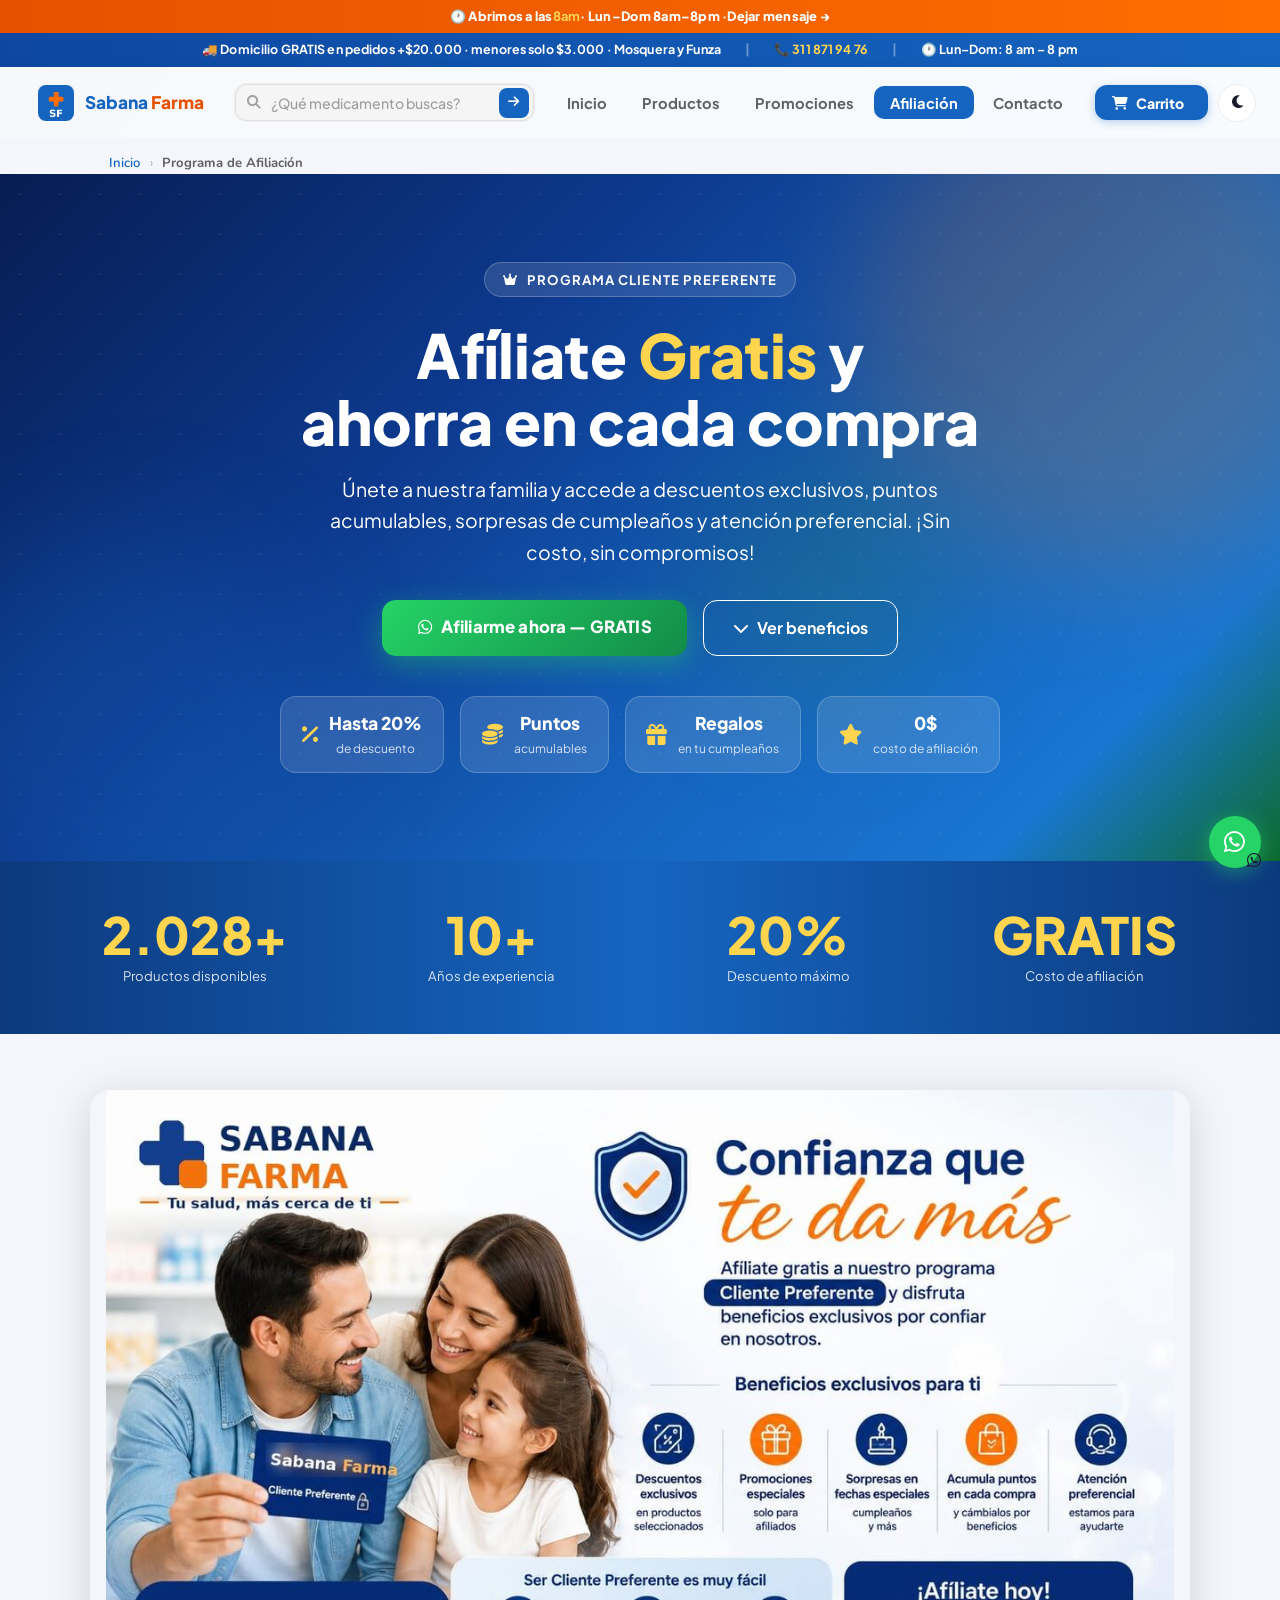
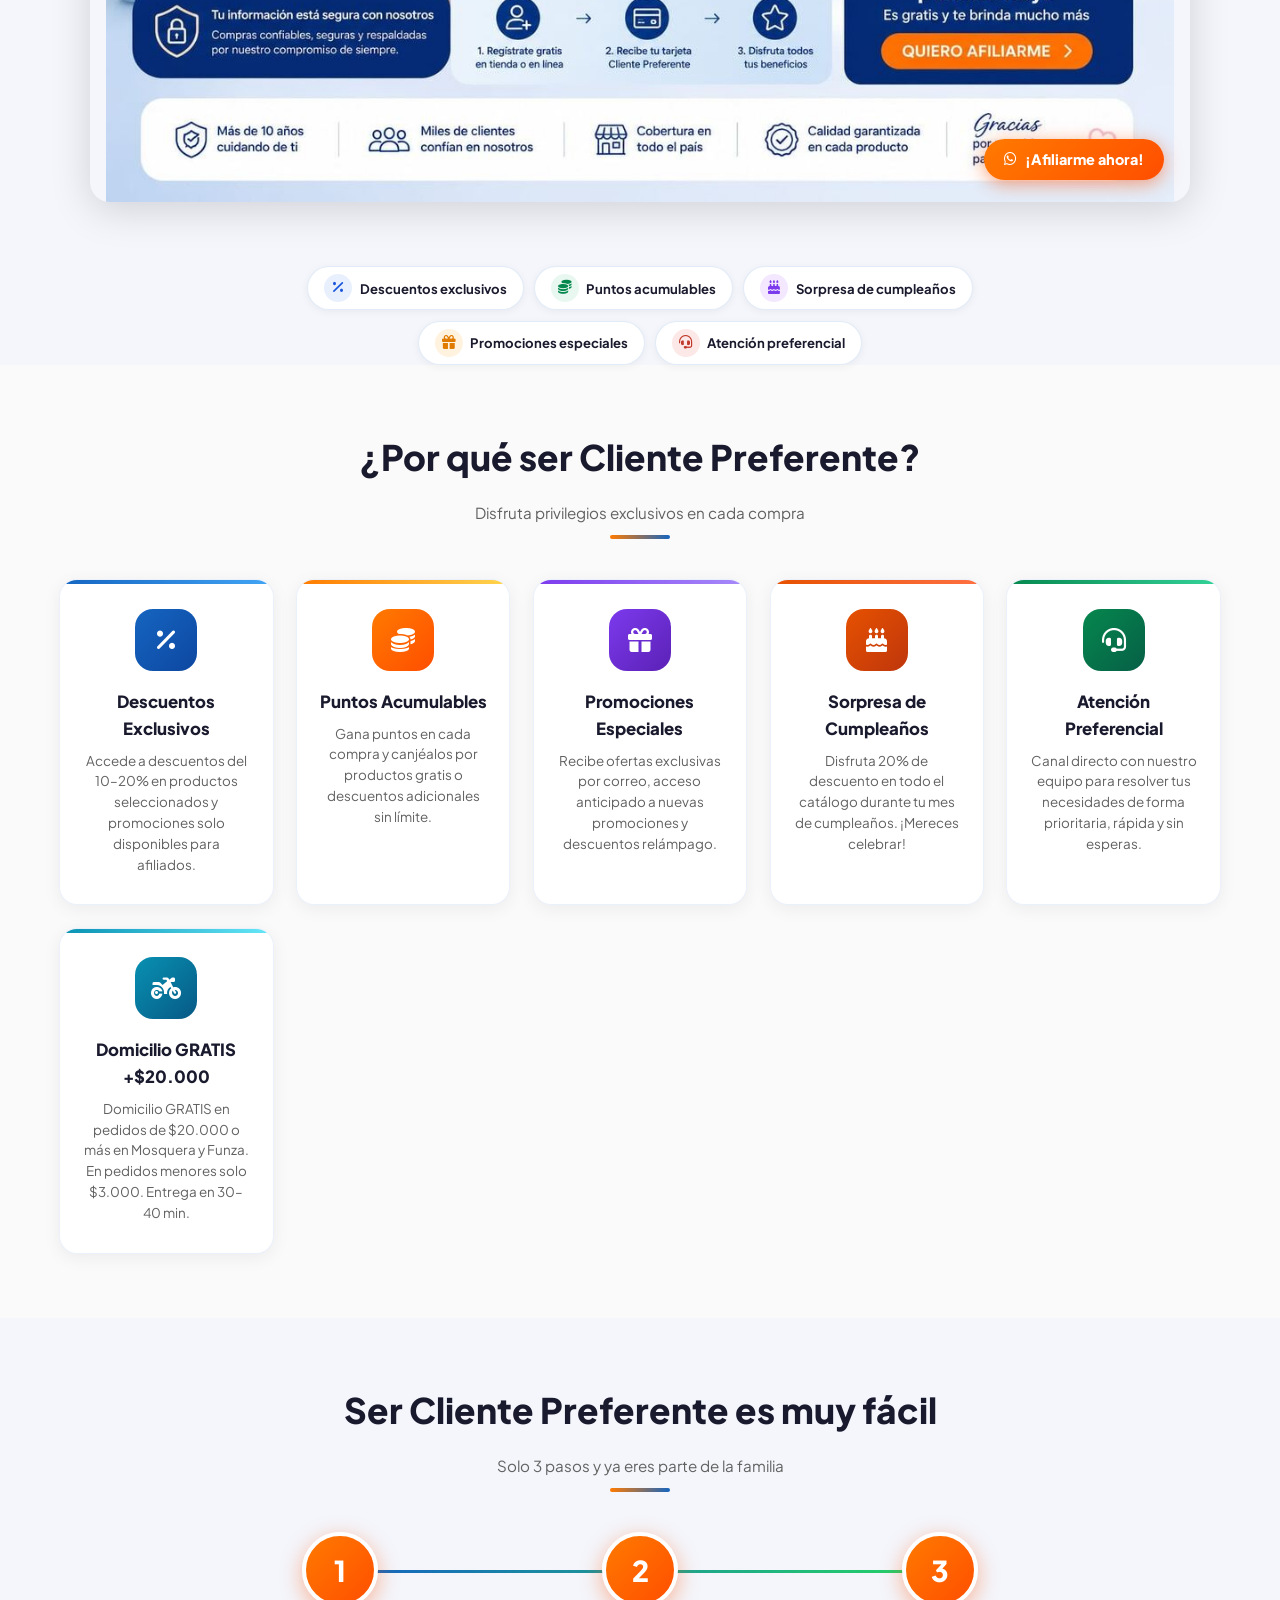
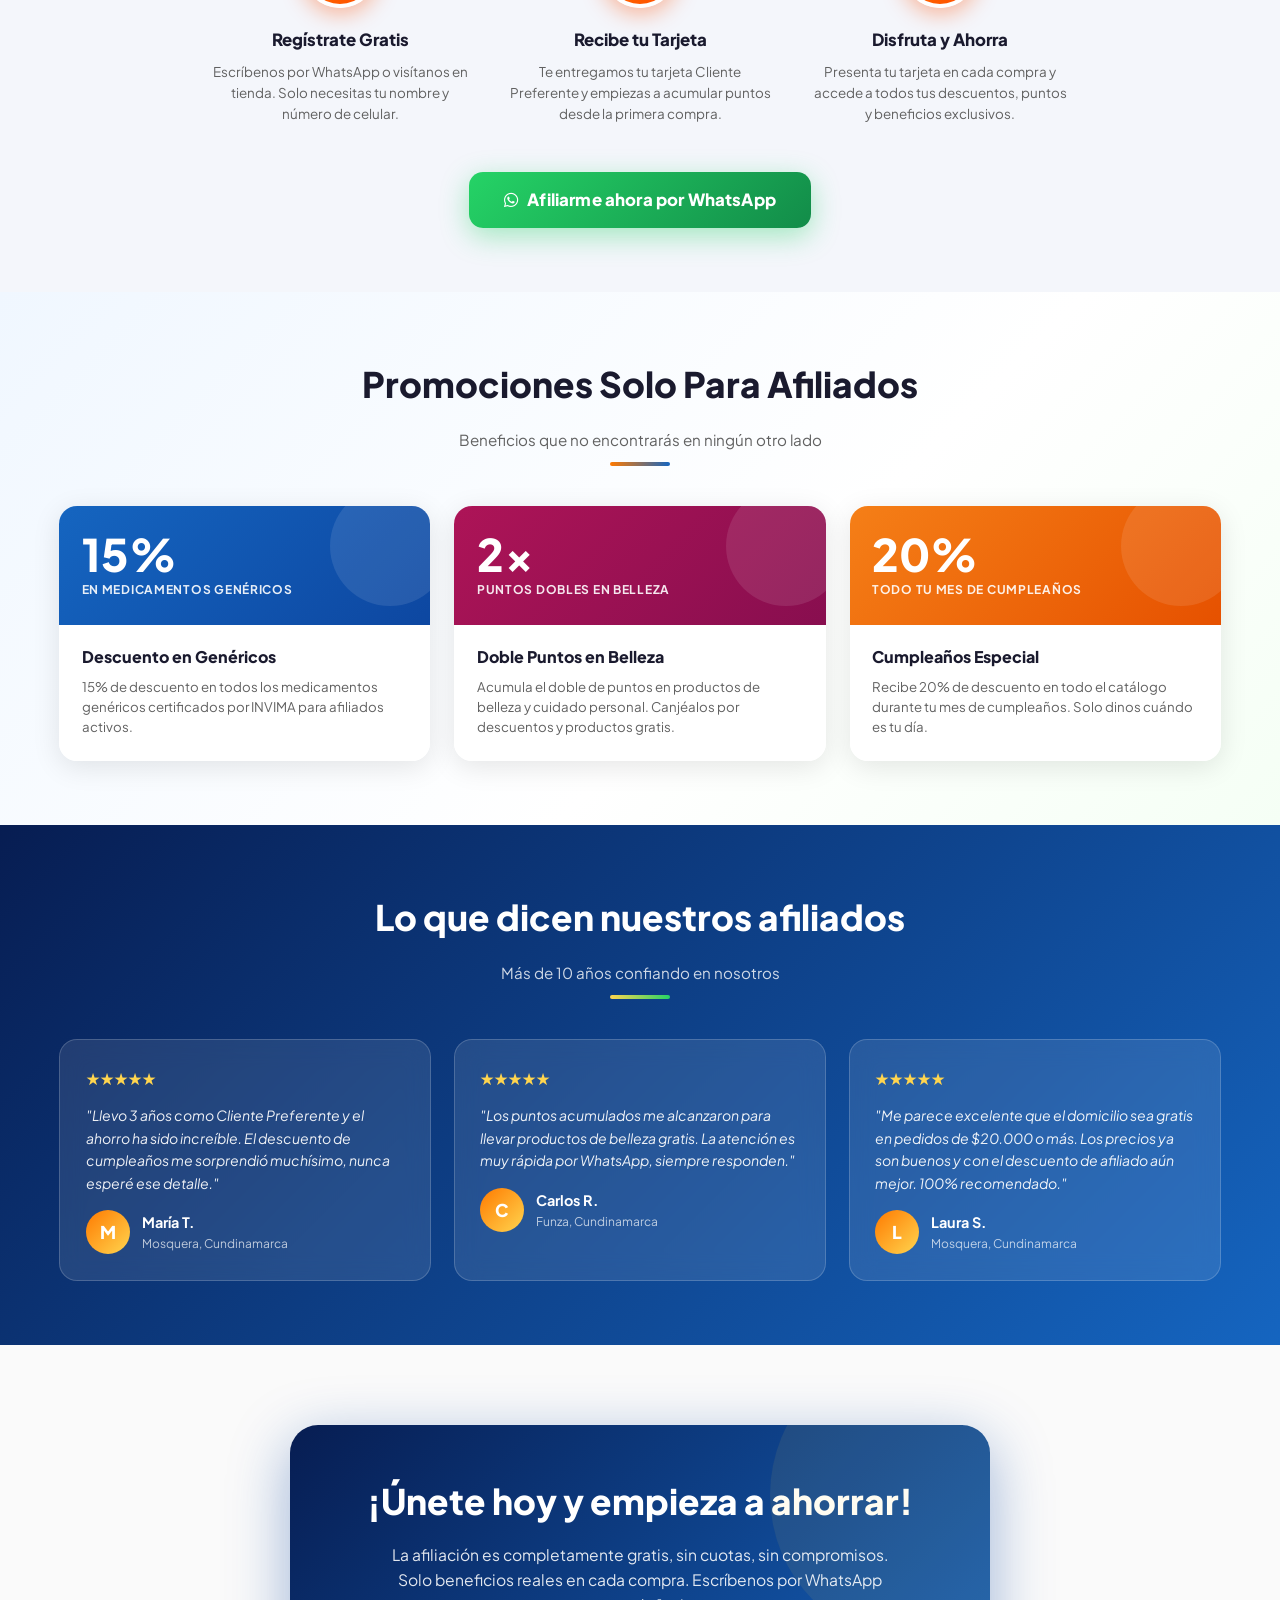
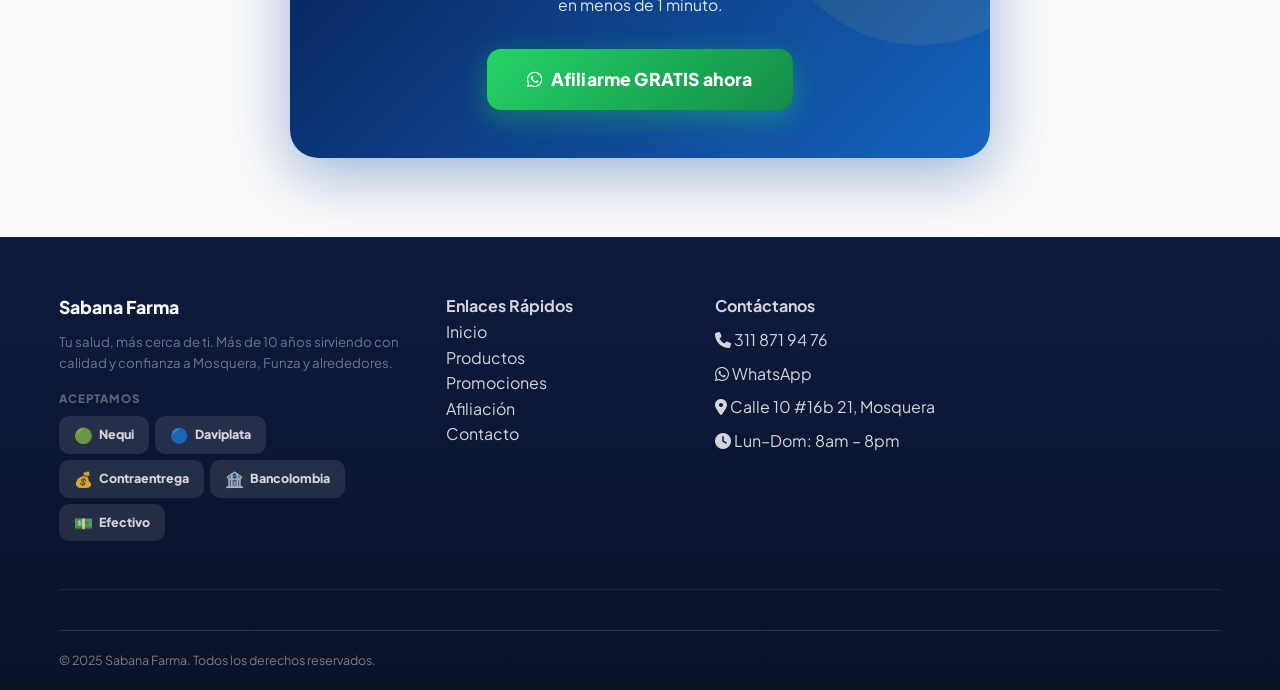
==== commit e790cae0: "Actualiza horario a 8am-8pm en todo el sitio" ====
--- a/afiliaciones.html
+++ b/afiliaciones.html
@@ -2,6 +2,15 @@
 <html lang="es">
 <head>
   <meta charset="UTF-8">
+
+  <!-- Google Analytics 4 (gtag.js) -->
+  <script async src="https://www.googletagmanager.com/gtag/js?id=G-MCE43RVHCN"></script>
+  <script>
+    window.dataLayer = window.dataLayer || [];
+    function gtag(){dataLayer.push(arguments);}
+    gtag('js', new Date());
+    gtag('config', 'G-MCE43RVHCN');
+  </script>
   <script>
     (function(){
       try {
@@ -791,7 +800,7 @@
       <span class="top-bar-sep">|</span>
       <a href="tel:+573118719476">📞 311 871 94 76</a>
       <span class="top-bar-sep">|</span>
-      <span>🕐 Lun–Dom: 7 am – 10 pm</span>
+      <span>🕐 Lun–Dom: 8 am – 8 pm</span>
     </div>
     <nav class="navbar" role="navigation" aria-label="Menú principal">
       <div class="navbar-brand">
@@ -1192,7 +1201,7 @@
           <p><i class="fas fa-phone"></i> <a href="tel:+573118719476">311 871 94 76</a></p>
           <p><i class="fab fa-whatsapp"></i> <a href="https://wa.me/573118719476" target="_blank">WhatsApp</a></p>
           <p><i class="fas fa-map-marker-alt"></i> Calle 10 #16b 21, Mosquera</p>
-          <p><i class="fas fa-clock"></i> Lun–Dom: 7am – 10pm</p>
+          <p><i class="fas fa-clock"></i> Lun–Dom: 8am – 8pm</p>
         </div>
       </div>
       <div class="footer-bottom">
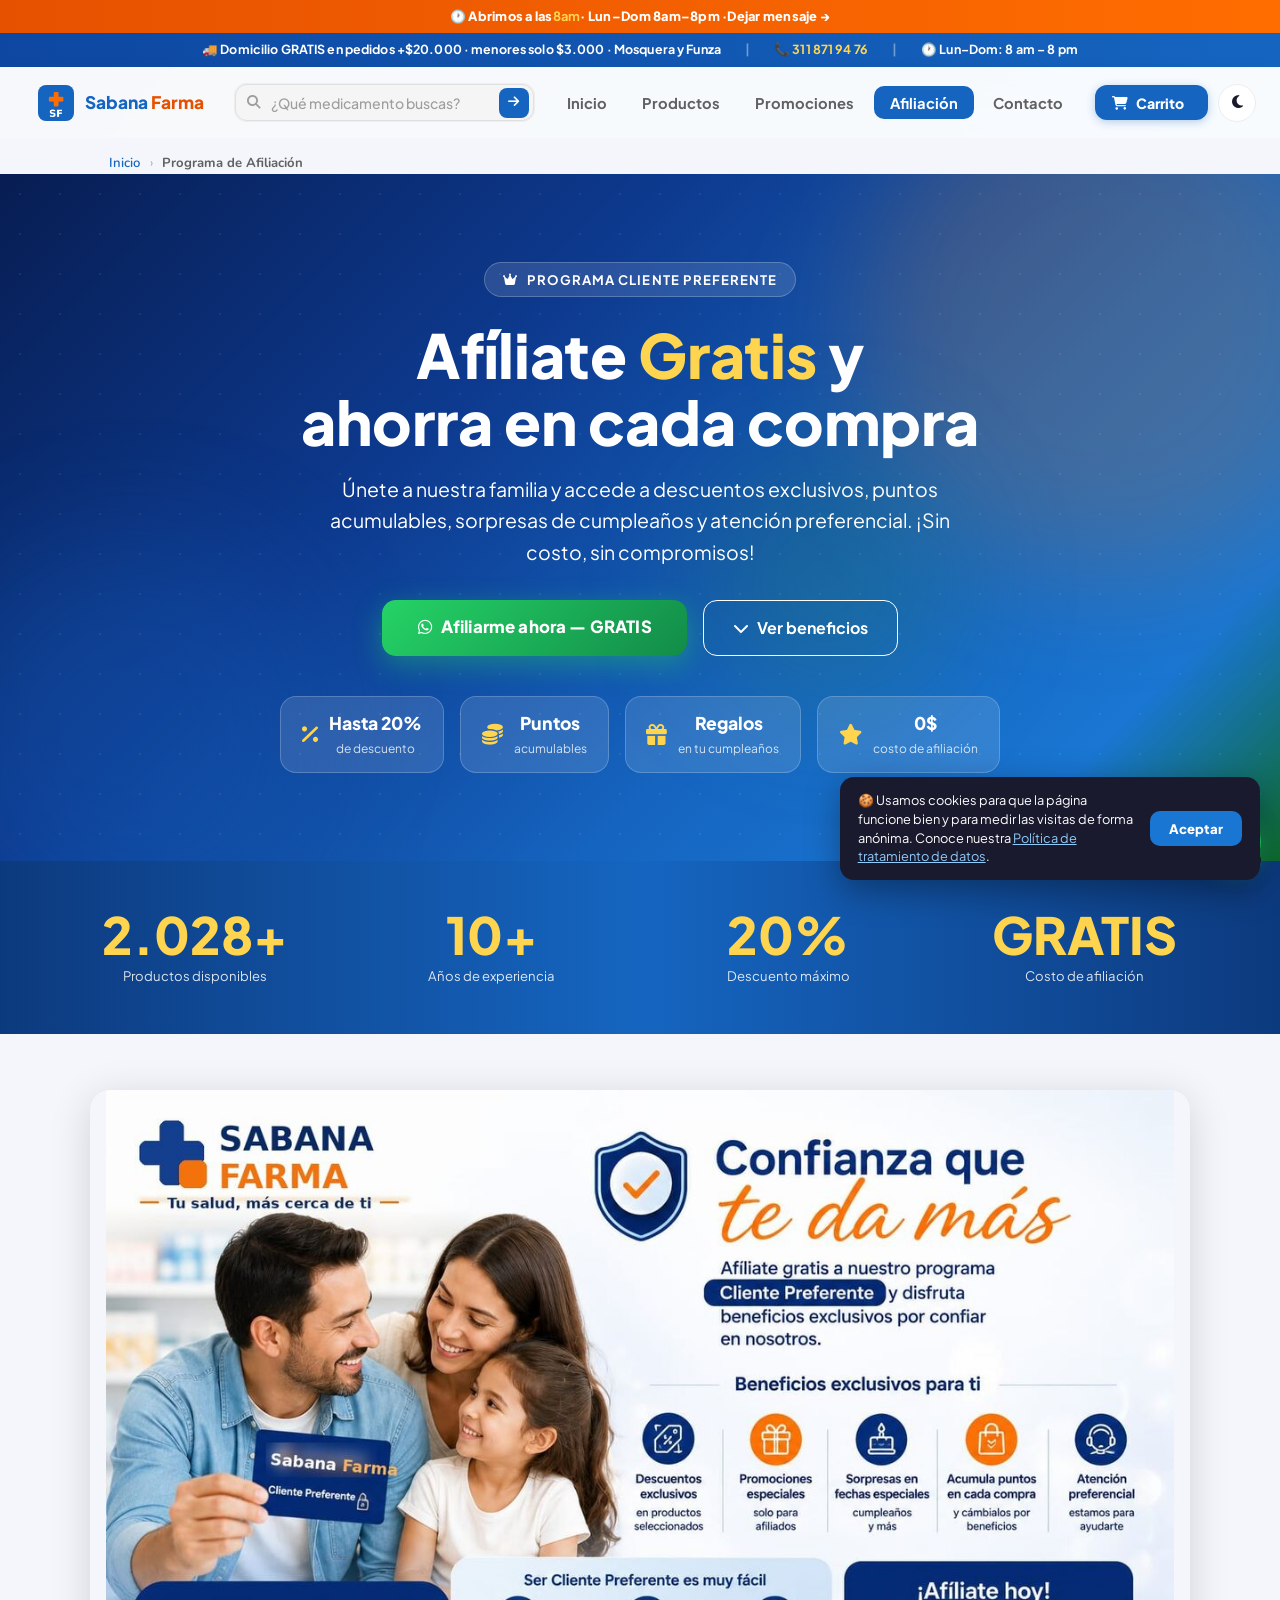
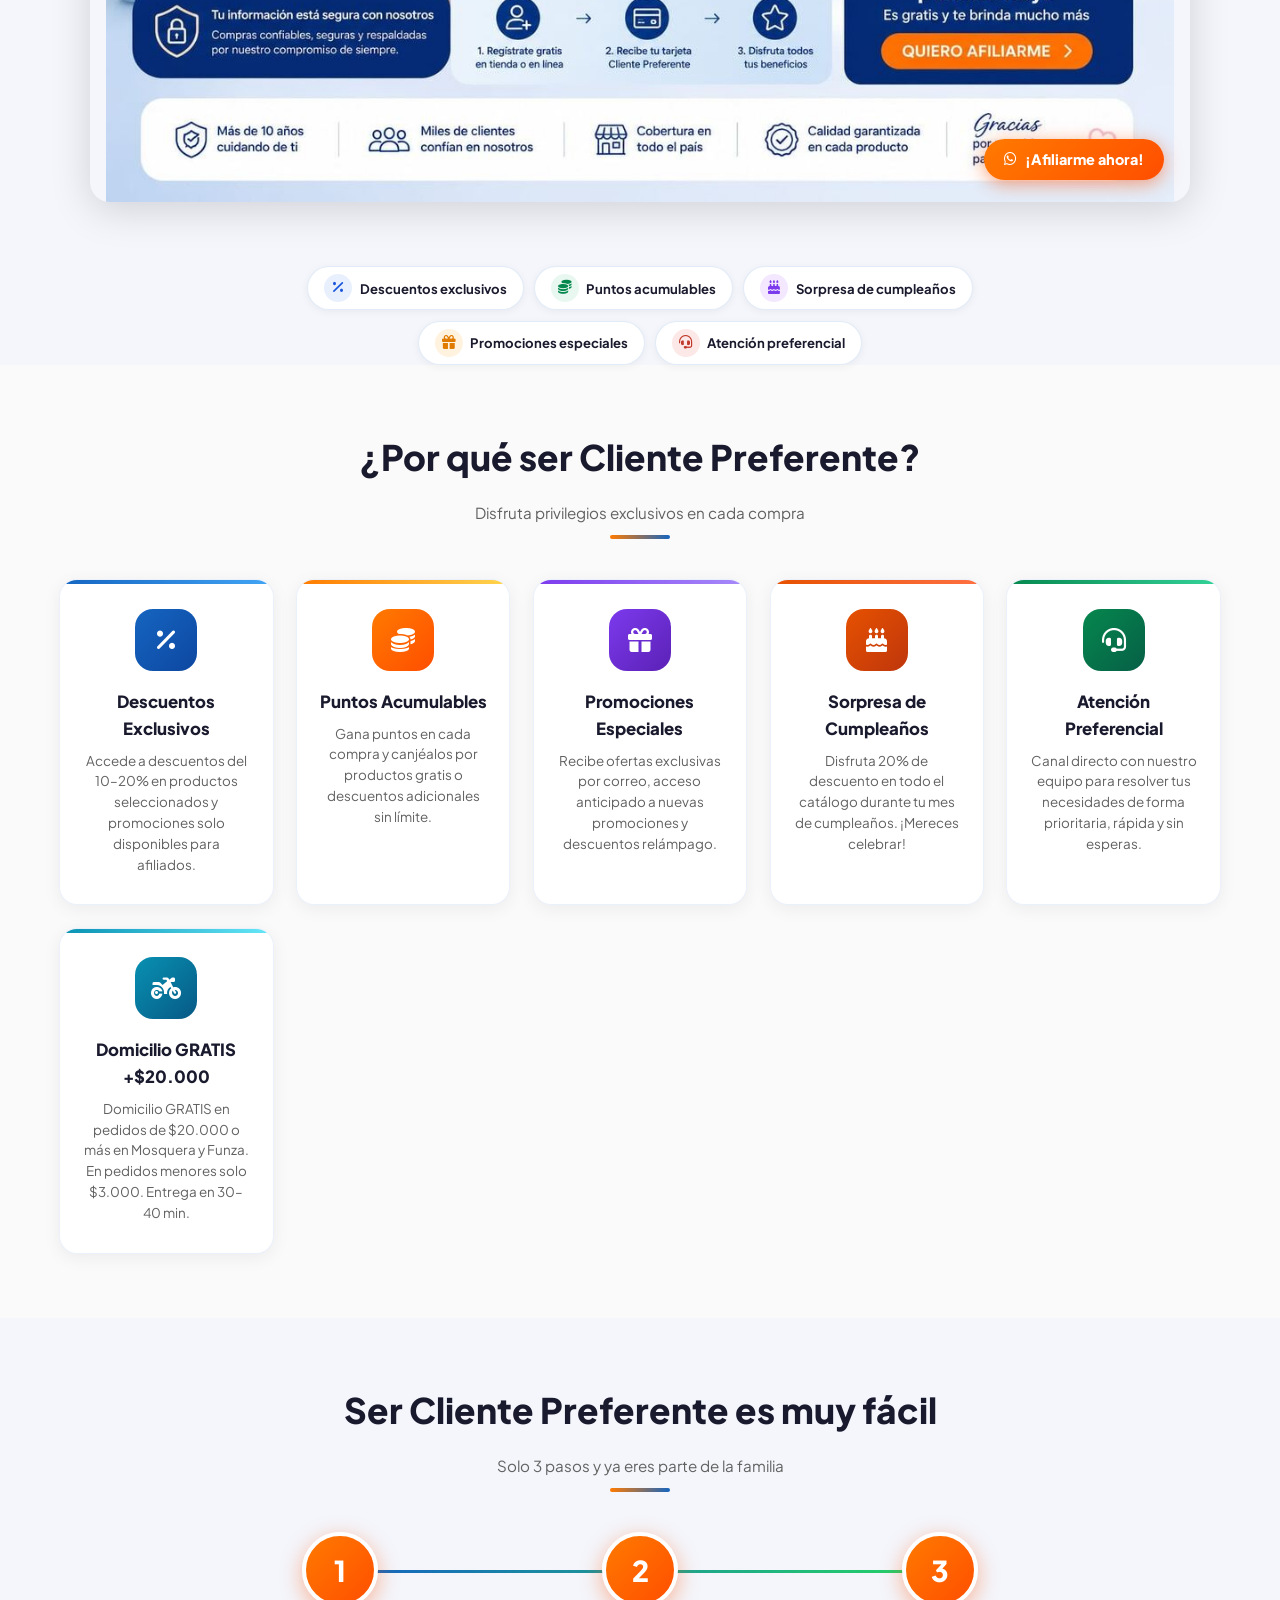
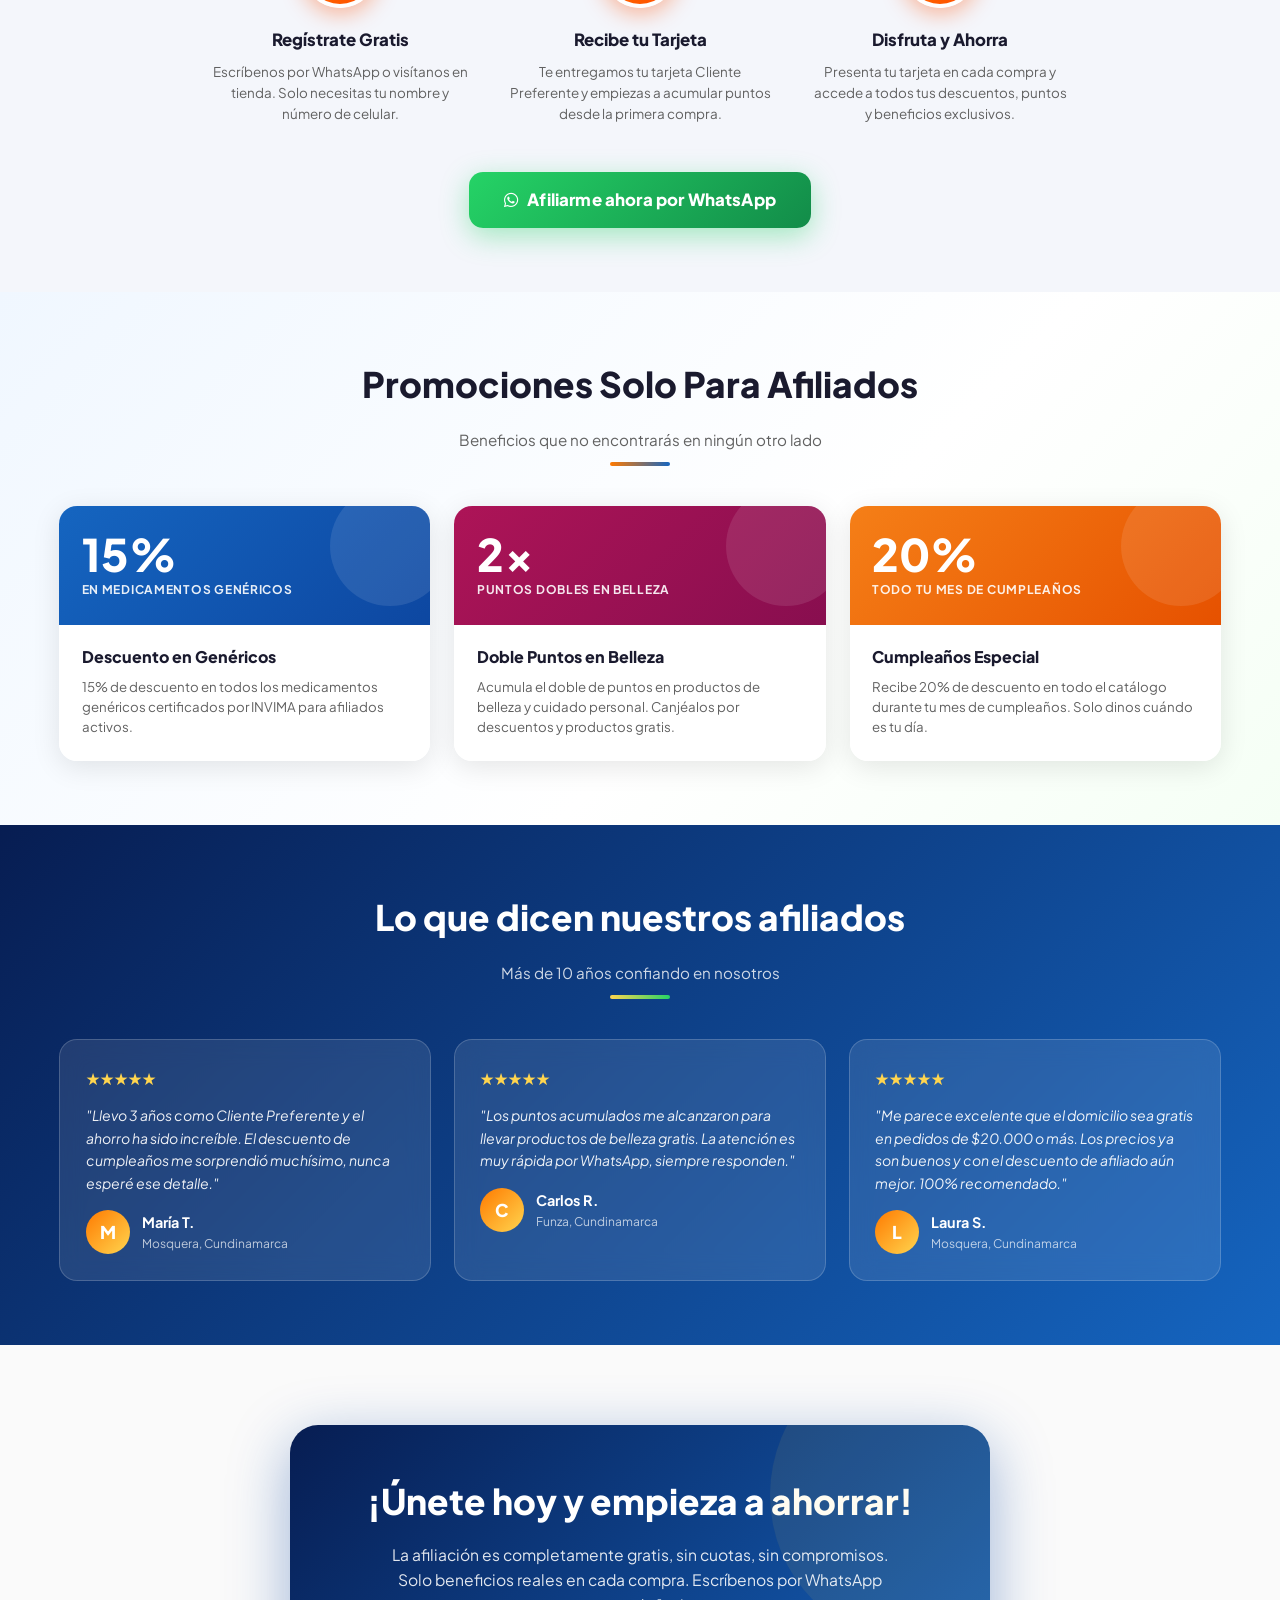
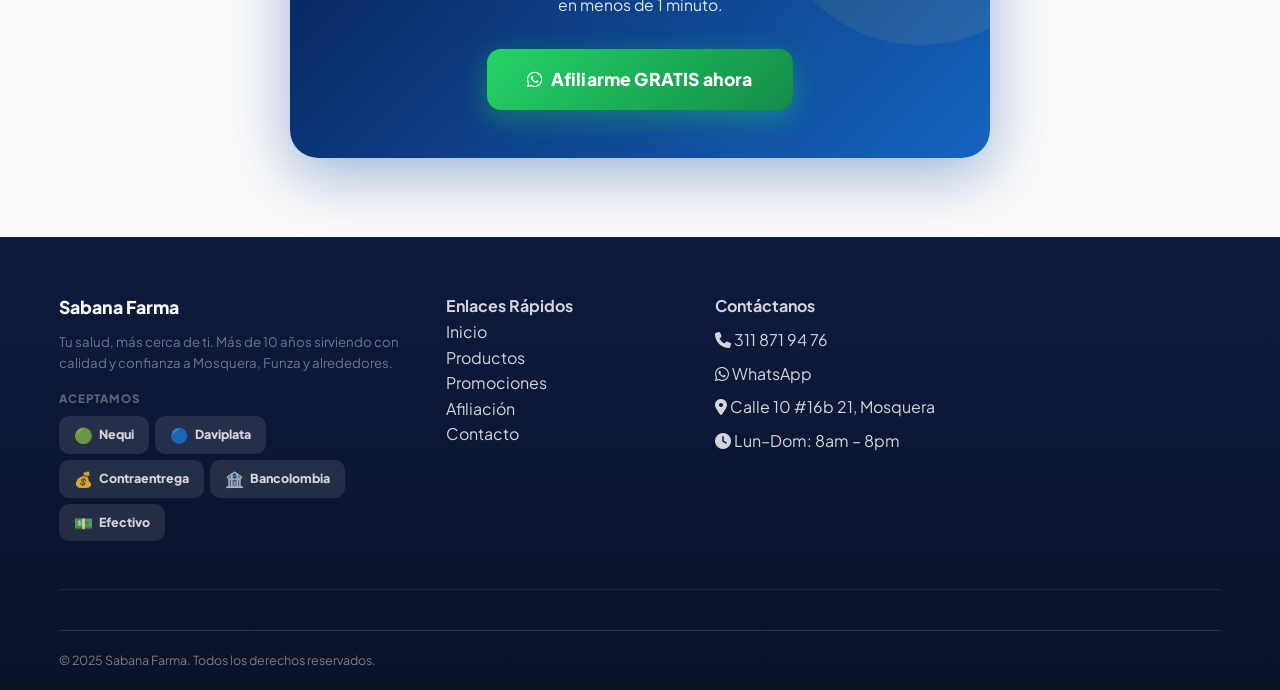
==== commit 3217e6cf: "Cierre auditoria: banner cookies, SW v10, sitemap, protege reportes internos" ====
--- a/afiliaciones.html
+++ b/afiliaciones.html
@@ -1298,6 +1298,7 @@
   <script src="js/promo-dia.js"></script>
   <script src="js/navbar-search.js"></script>
   <script defer src="js/pwa-init.js"></script>
+  <script defer src="js/cookies.js"></script>
 
   <script>
   
